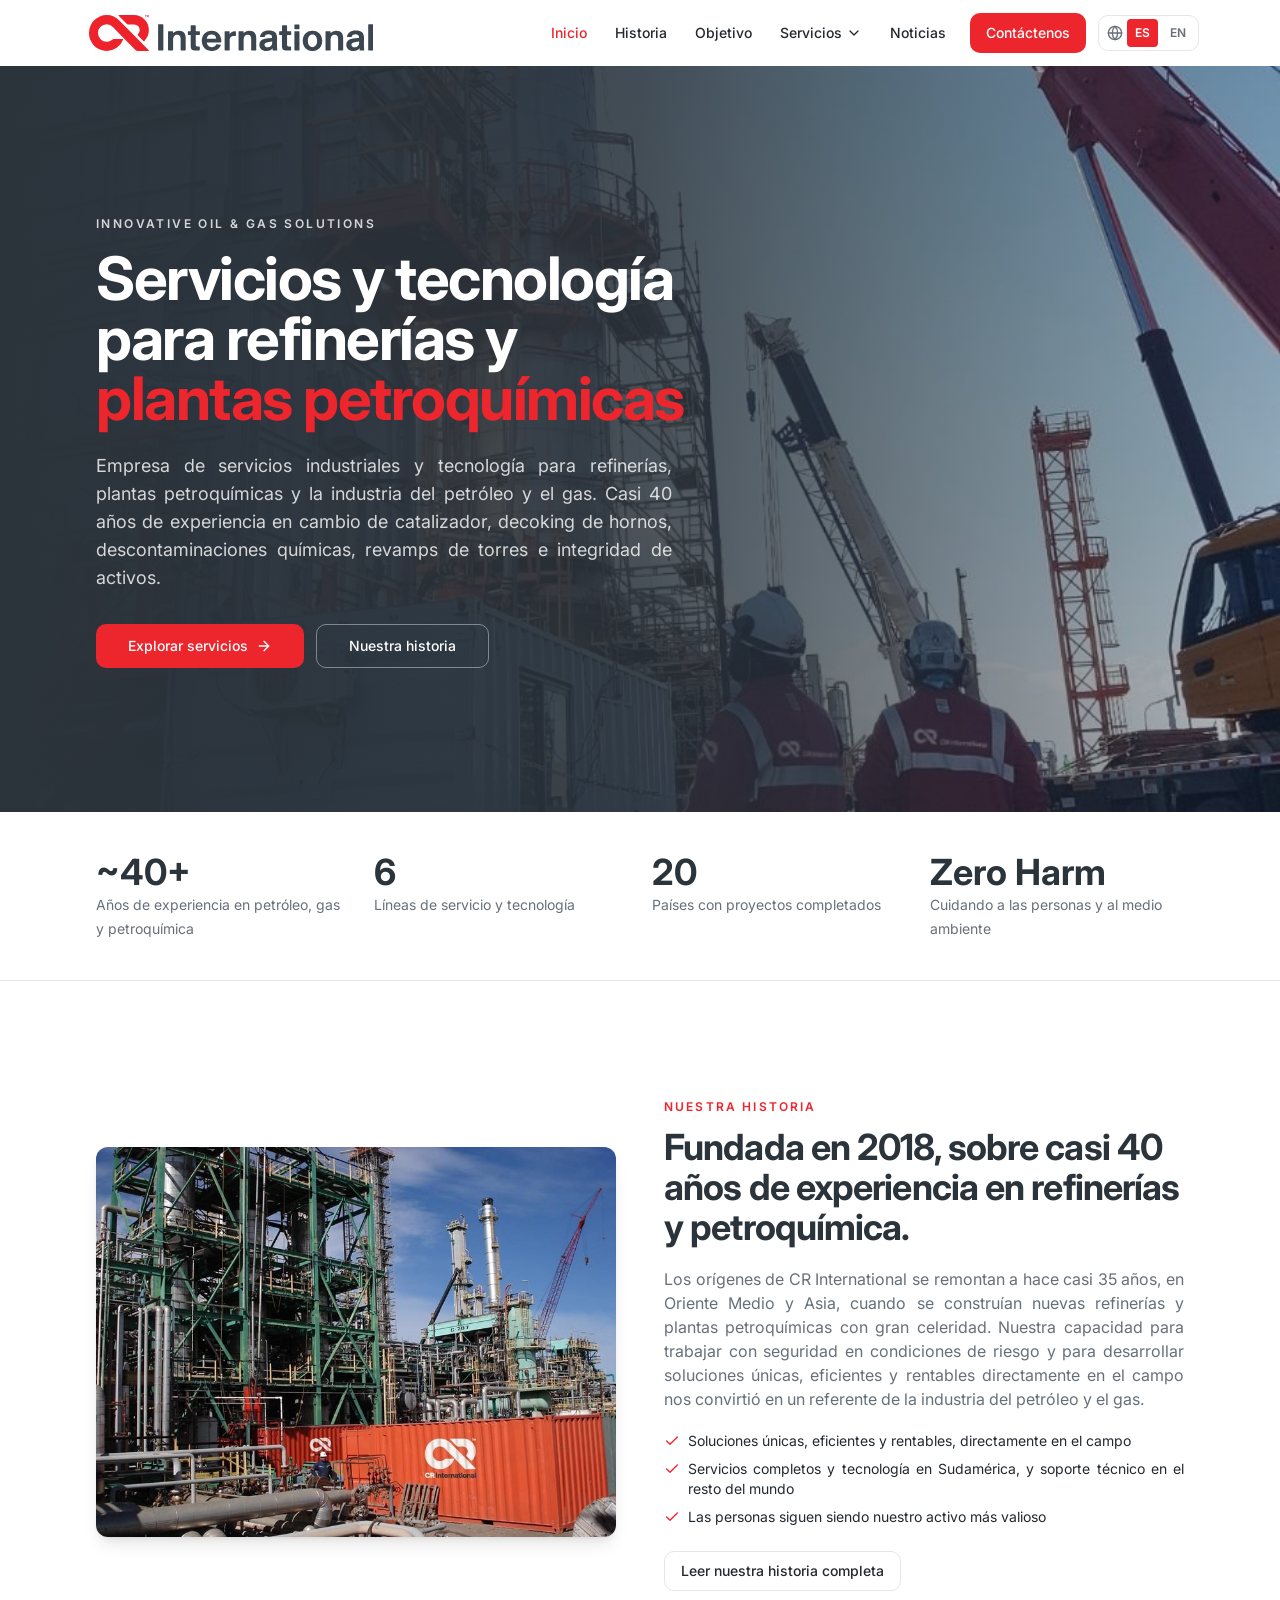
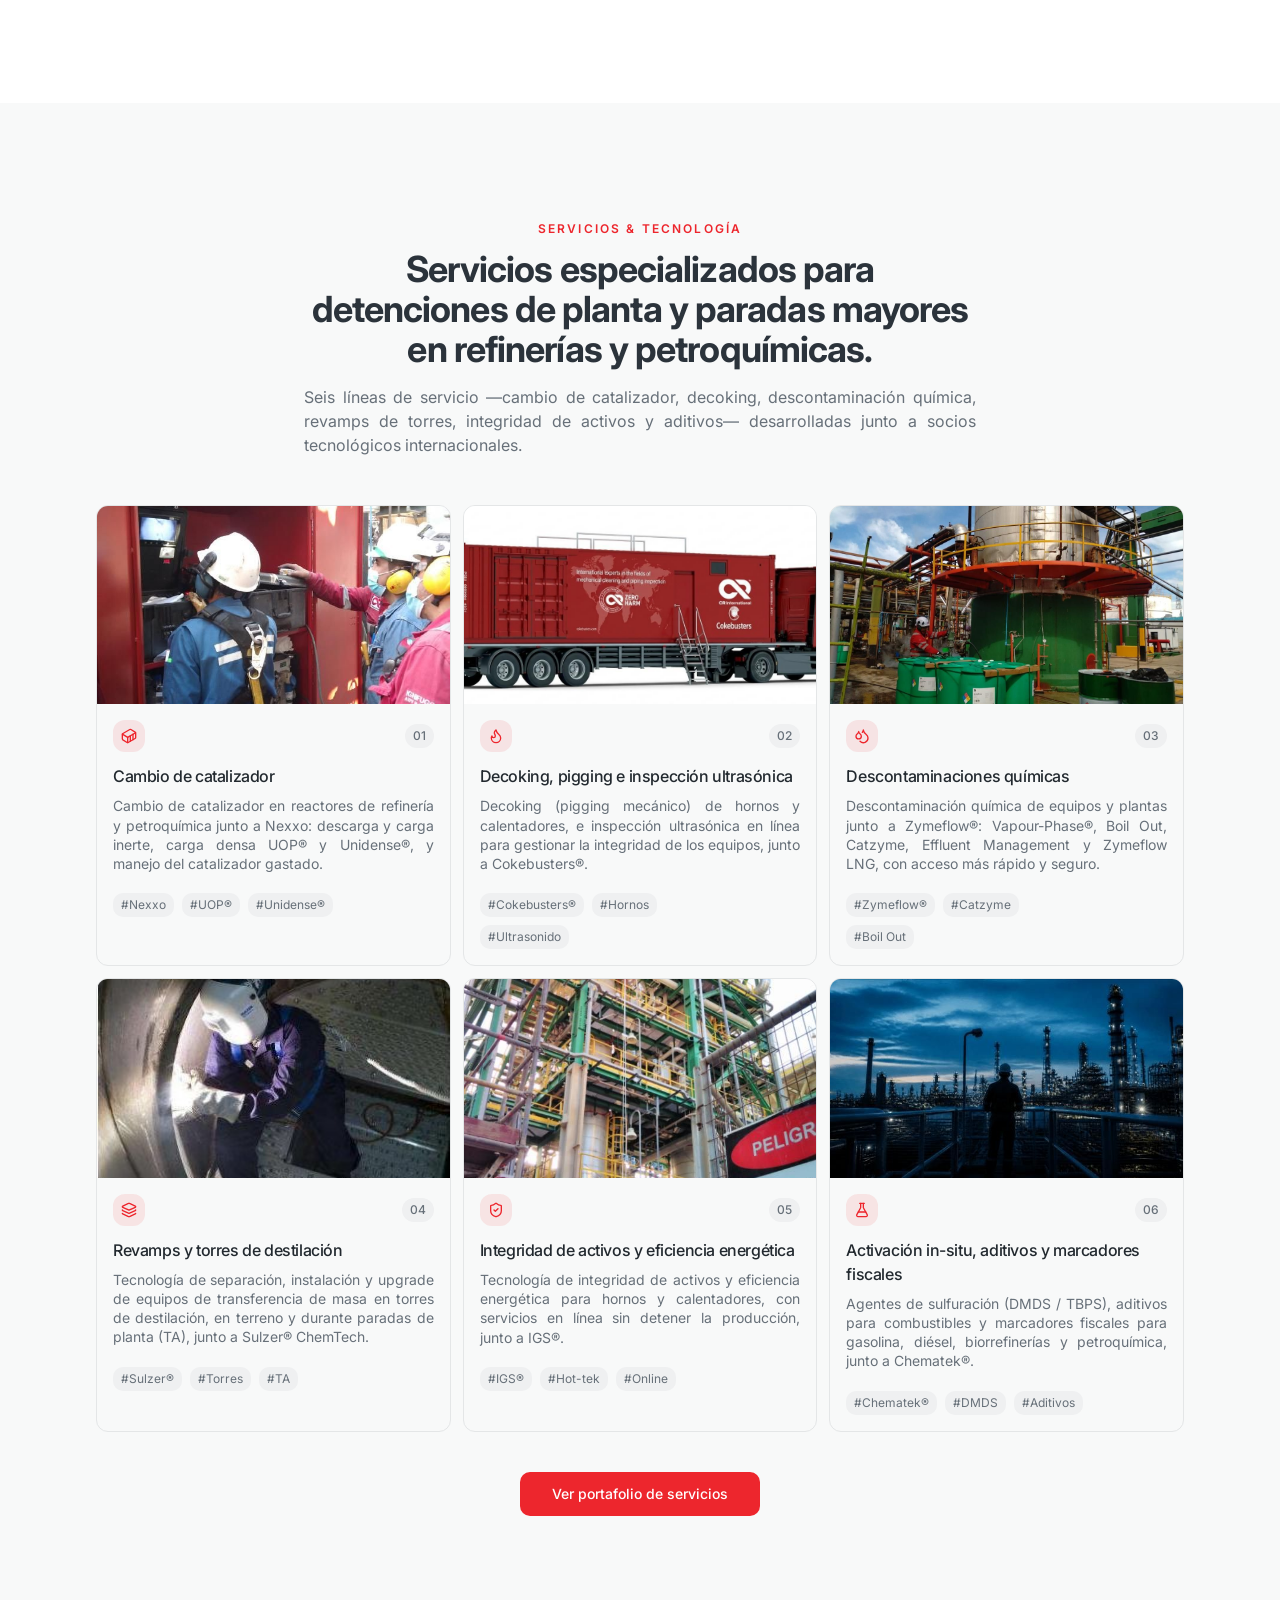
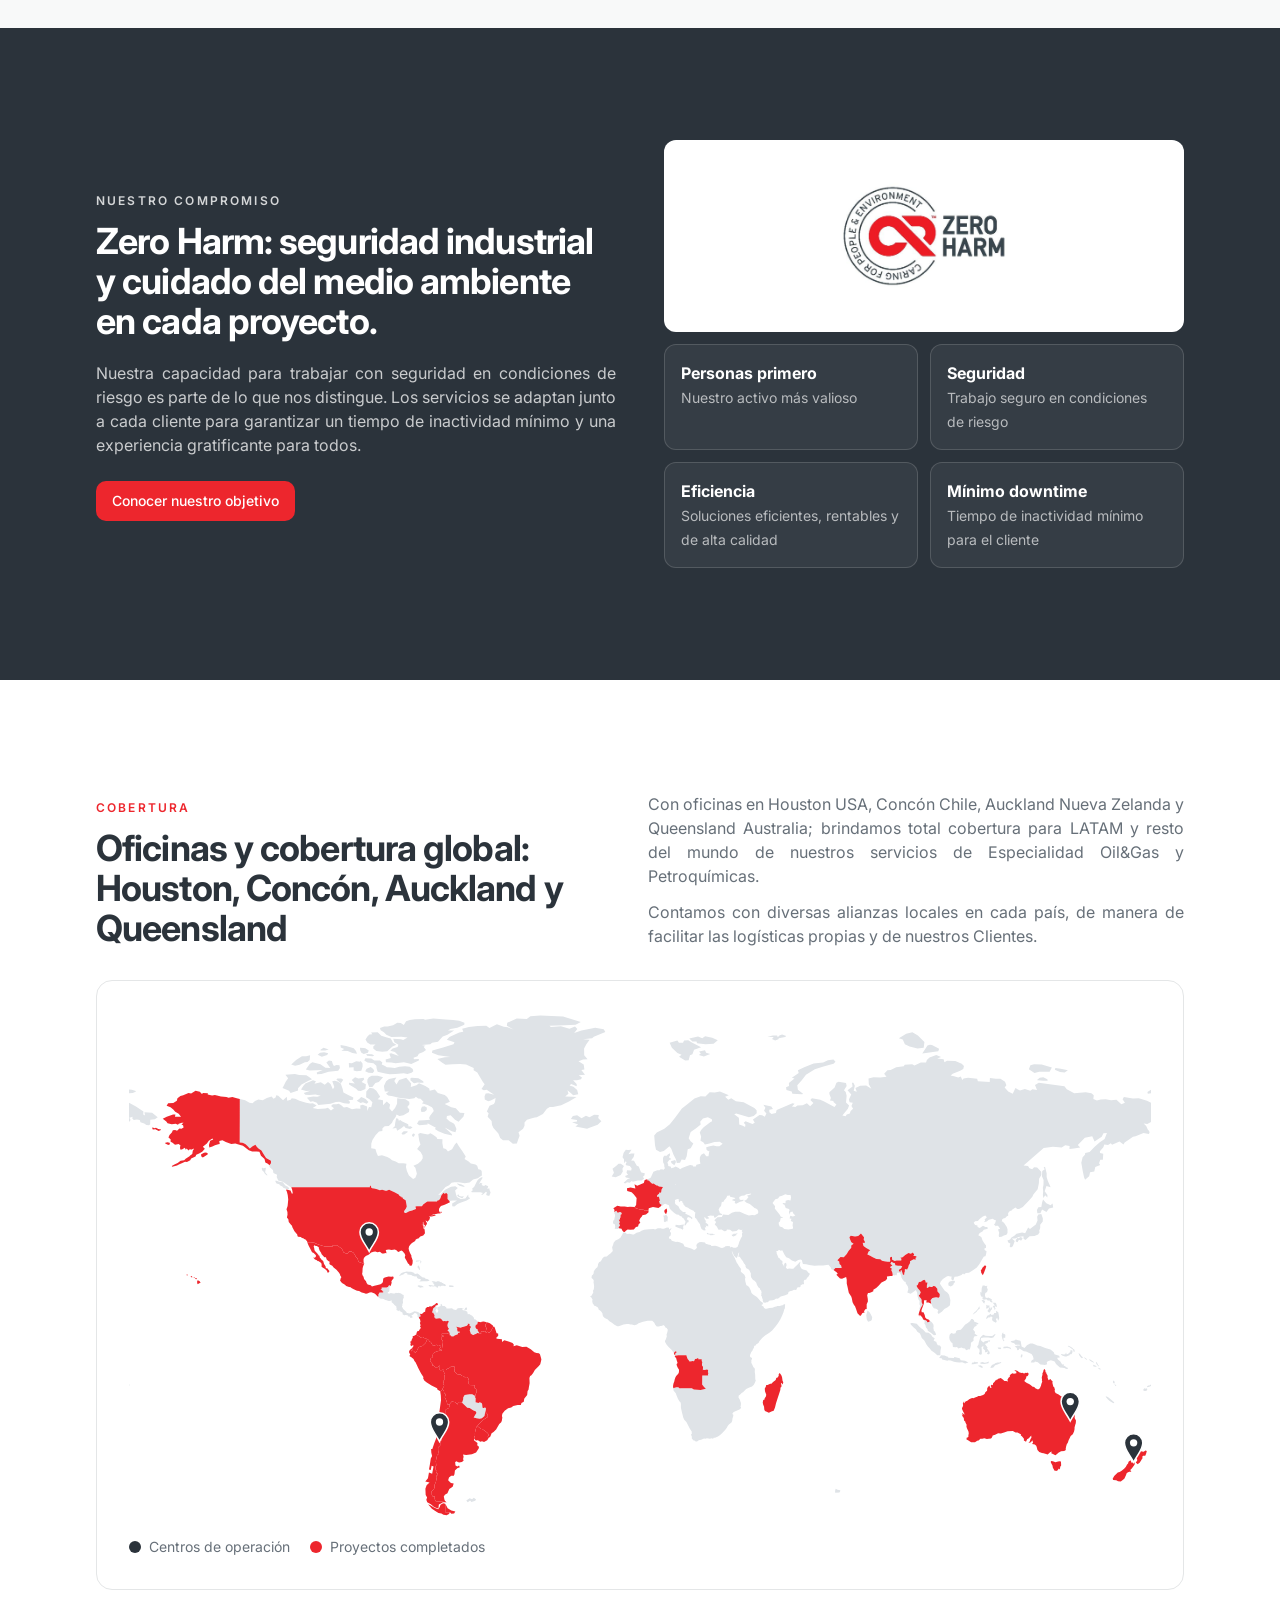
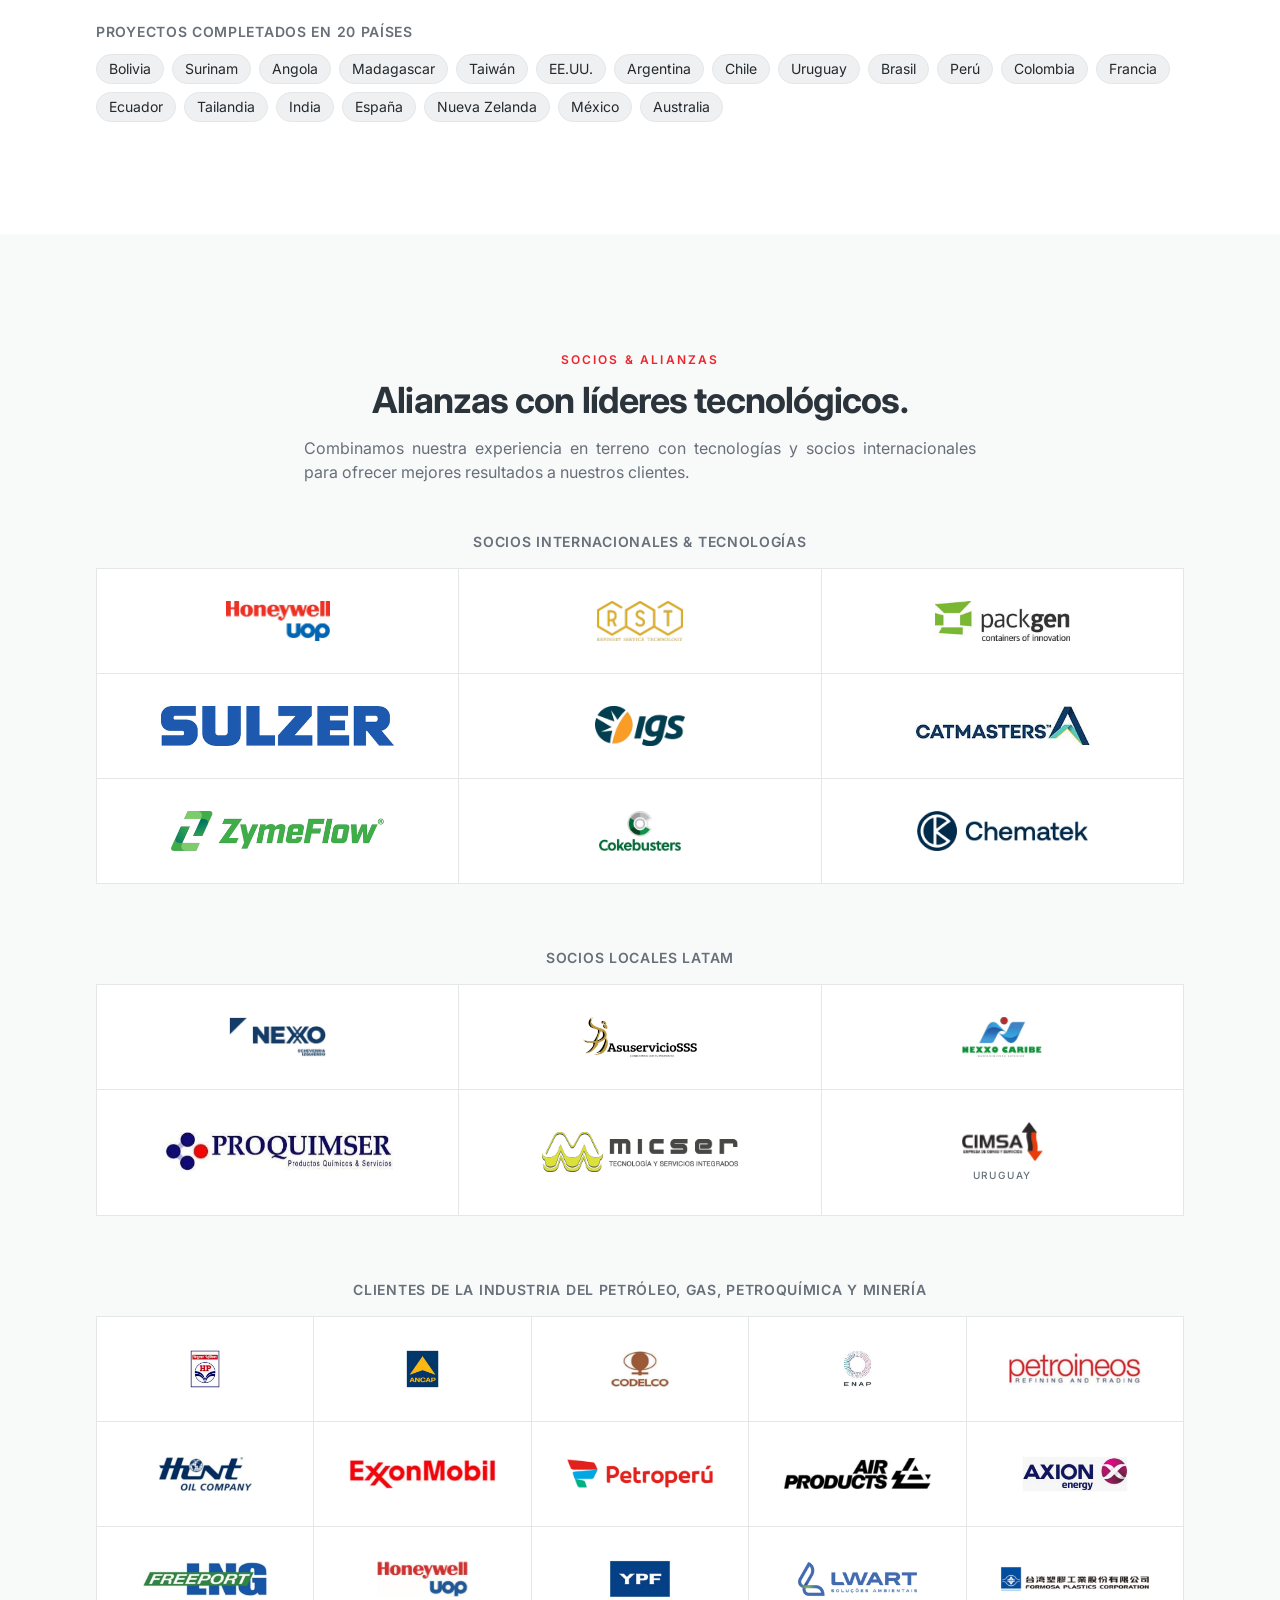
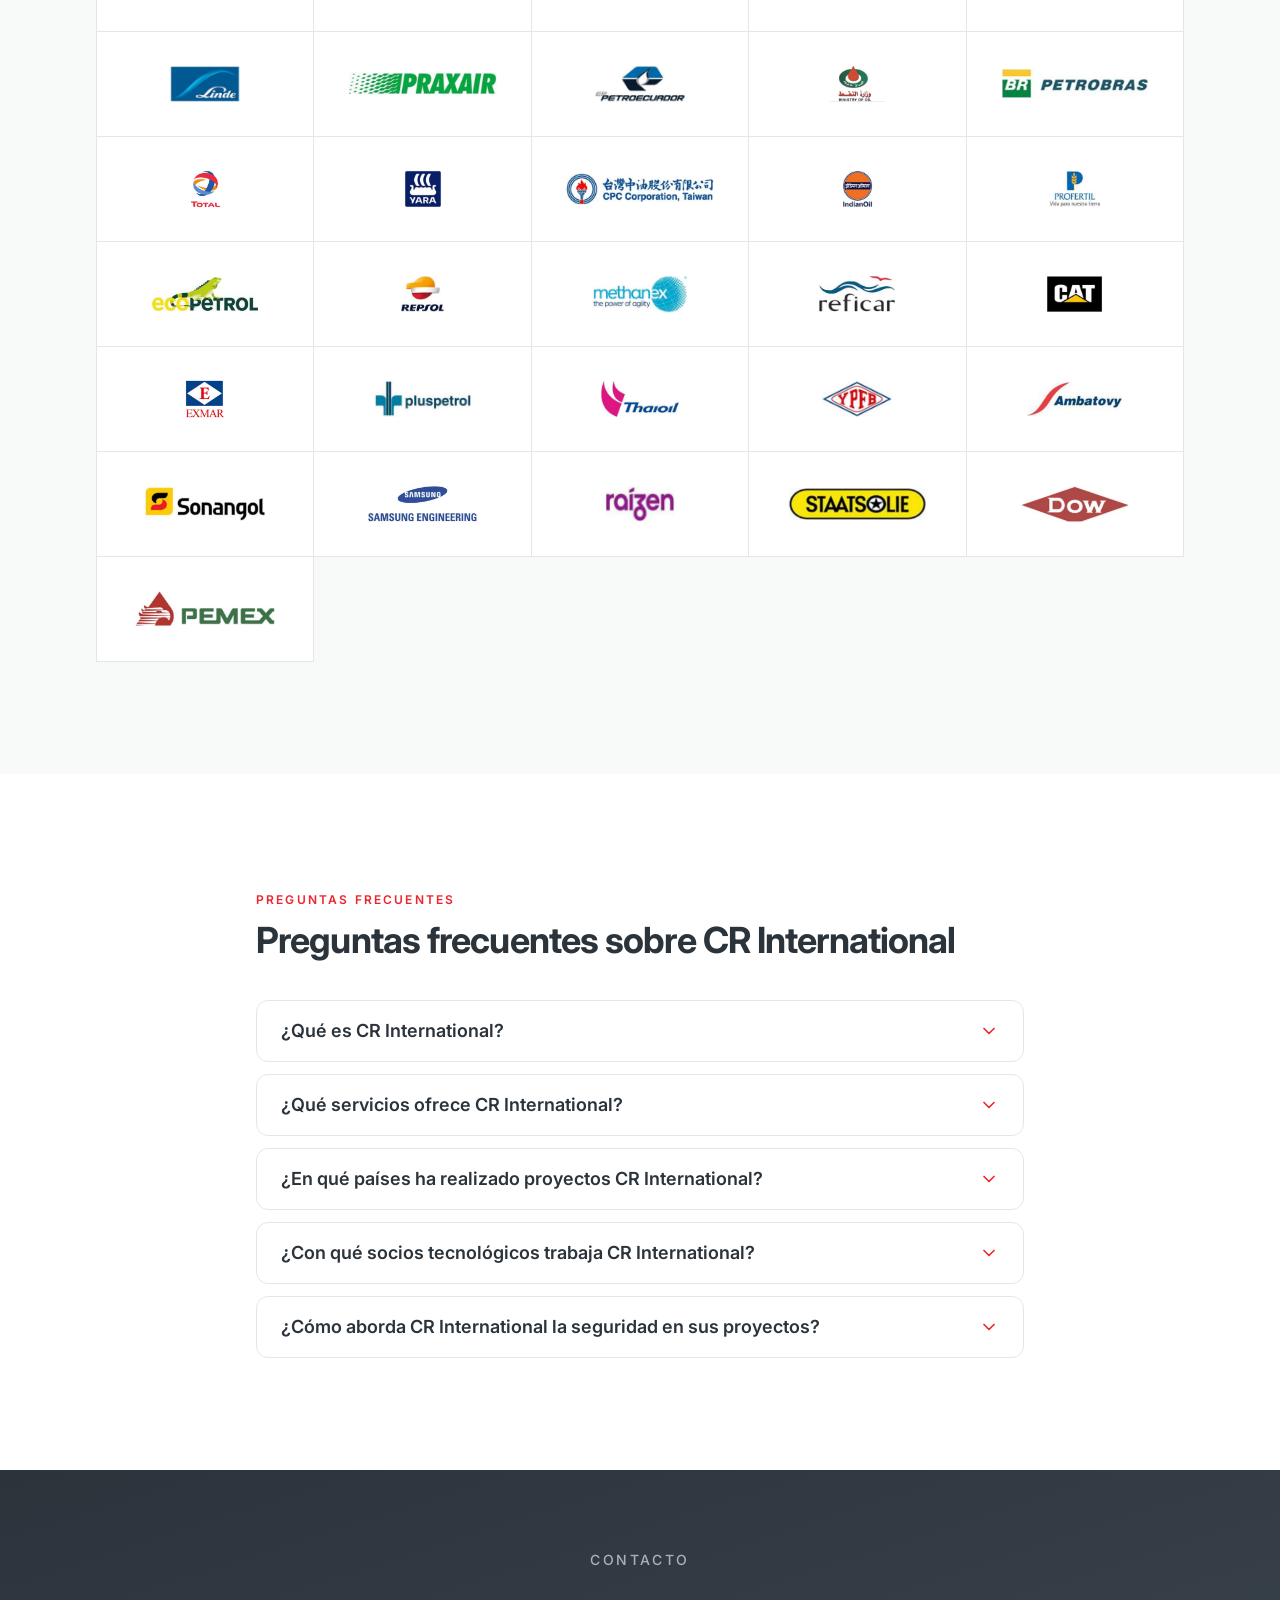
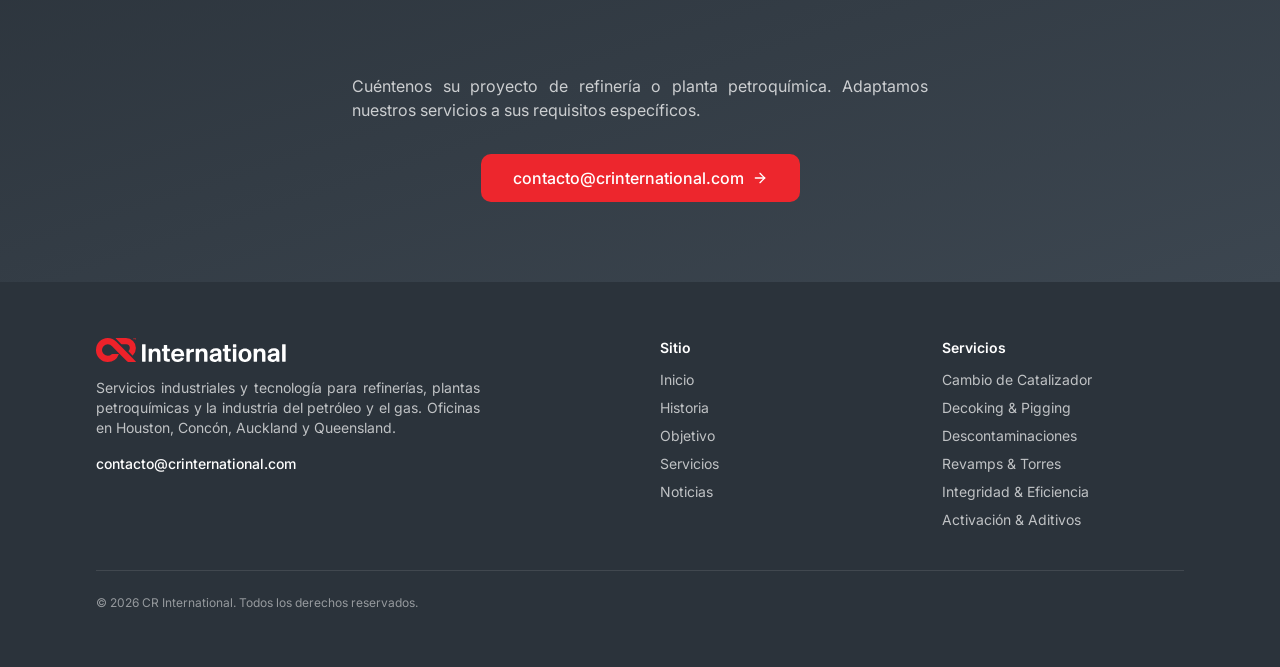
==== index.html @ 5534d648 "Rename index_9.html to index.html" ====
<!doctype html>
<html lang="es">
  <head>
    <meta charset="utf-8" />
    <meta name="viewport" content="width=device-width, initial-scale=1" />
    <title>CR International | Servicios para refinerías y petroquímica</title>
    <meta name="description" content="CR International: servicios industriales y tecnología para refinerías, plantas petroquímicas y la industria del petróleo y el gas. Cambio de catalizador, decoking de hornos, descontaminaciones químicas, revamps de torres, integridad de activos y aditivos." />
    <meta name="robots" content="index, follow" />
    <meta property="og:title" content="CR International | Servicios para refinerías y petroquímica" />
    <meta property="og:description" content="Servicios industriales y tecnología para refinerías, plantas petroquímicas y la industria del petróleo y el gas. Casi 40 años de experiencia." />
    <meta property="og:type" content="website" />
    <meta property="og:site_name" content="CR International" />
    <meta property="og:locale" content="es_CL" />
    <link rel="icon" href="./favicon.png" />
    <link rel="preconnect" href="https://fonts.googleapis.com" />
    <link href="https://fonts.googleapis.com/css2?family=Inter:wght@300;400;500;600;700;800&display=swap" rel="stylesheet" />
    <script type="application/ld+json">
    {
      "@context": "https://schema.org",
      "@type": "Organization",
      "name": "CR International",
      "alternateName": "CR International Oil & Gas",
      "slogan": "Innovative Oil & Gas Solutions",
      "description": "Empresa de servicios industriales y tecnología para la industria del petróleo, el gas y la petroquímica, fundada en 2018 con casi 40 años de experiencia en el sector.",
      "foundingDate": "2018-07",
      "email": "contacto@crinternational.com",
      "areaServed": ["Latin America", "Worldwide"],
      "location": [
        { "@type": "Place", "name": "Houston, USA" },
        { "@type": "Place", "name": "Concón, Chile" },
        { "@type": "Place", "name": "Auckland, New Zealand" },
        { "@type": "Place", "name": "Queensland, Australia" }
      ],
      "knowsAbout": ["Cambio de catalizador", "Decoking de hornos", "Pigging mecánico", "Inspección ultrasónica", "Descontaminaciones químicas", "Revamps de torres de destilación", "Integridad de activos", "Eficiencia energética", "Activación de catalizadores con DMDS", "Marcadores fiscales"]
    }
    </script>
    <style>*,:before,:after{--tw-border-spacing-x: 0;--tw-border-spacing-y: 0;--tw-translate-x: 0;--tw-translate-y: 0;--tw-rotate: 0;--tw-skew-x: 0;--tw-skew-y: 0;--tw-scale-x: 1;--tw-scale-y: 1;--tw-pan-x: ;--tw-pan-y: ;--tw-pinch-zoom: ;--tw-scroll-snap-strictness: proximity;--tw-gradient-from-position: ;--tw-gradient-via-position: ;--tw-gradient-to-position: ;--tw-ordinal: ;--tw-slashed-zero: ;--tw-numeric-figure: ;--tw-numeric-spacing: ;--tw-numeric-fraction: ;--tw-ring-inset: ;--tw-ring-offset-width: 0px;--tw-ring-offset-color: #fff;--tw-ring-color: rgb(59 130 246 / .5);--tw-ring-offset-shadow: 0 0 #0000;--tw-ring-shadow: 0 0 #0000;--tw-shadow: 0 0 #0000;--tw-shadow-colored: 0 0 #0000;--tw-blur: ;--tw-brightness: ;--tw-contrast: ;--tw-grayscale: ;--tw-hue-rotate: ;--tw-invert: ;--tw-saturate: ;--tw-sepia: ;--tw-drop-shadow: ;--tw-backdrop-blur: ;--tw-backdrop-brightness: ;--tw-backdrop-contrast: ;--tw-backdrop-grayscale: ;--tw-backdrop-hue-rotate: ;--tw-backdrop-invert: ;--tw-backdrop-opacity: ;--tw-backdrop-saturate: ;--tw-backdrop-sepia: ;--tw-contain-size: ;--tw-contain-layout: ;--tw-contain-paint: ;--tw-contain-style: }::backdrop{--tw-border-spacing-x: 0;--tw-border-spacing-y: 0;--tw-translate-x: 0;--tw-translate-y: 0;--tw-rotate: 0;--tw-skew-x: 0;--tw-skew-y: 0;--tw-scale-x: 1;--tw-scale-y: 1;--tw-pan-x: ;--tw-pan-y: ;--tw-pinch-zoom: ;--tw-scroll-snap-strictness: proximity;--tw-gradient-from-position: ;--tw-gradient-via-position: ;--tw-gradient-to-position: ;--tw-ordinal: ;--tw-slashed-zero: ;--tw-numeric-figure: ;--tw-numeric-spacing: ;--tw-numeric-fraction: ;--tw-ring-inset: ;--tw-ring-offset-width: 0px;--tw-ring-offset-color: #fff;--tw-ring-color: rgb(59 130 246 / .5);--tw-ring-offset-shadow: 0 0 #0000;--tw-ring-shadow: 0 0 #0000;--tw-shadow: 0 0 #0000;--tw-shadow-colored: 0 0 #0000;--tw-blur: ;--tw-brightness: ;--tw-contrast: ;--tw-grayscale: ;--tw-hue-rotate: ;--tw-invert: ;--tw-saturate: ;--tw-sepia: ;--tw-drop-shadow: ;--tw-backdrop-blur: ;--tw-backdrop-brightness: ;--tw-backdrop-contrast: ;--tw-backdrop-grayscale: ;--tw-backdrop-hue-rotate: ;--tw-backdrop-invert: ;--tw-backdrop-opacity: ;--tw-backdrop-saturate: ;--tw-backdrop-sepia: ;--tw-contain-size: ;--tw-contain-layout: ;--tw-contain-paint: ;--tw-contain-style: }*,:before,:after{box-sizing:border-box;border-width:0;border-style:solid;border-color:#e5e7eb}:before,:after{--tw-content: ""}html,:host{line-height:1.5;-webkit-text-size-adjust:100%;-moz-tab-size:4;-o-tab-size:4;tab-size:4;font-family:Inter,system-ui,sans-serif;font-feature-settings:normal;font-variation-settings:normal;-webkit-tap-highlight-color:transparent}body{margin:0;line-height:inherit}hr{height:0;color:inherit;border-top-width:1px}abbr:where([title]){-webkit-text-decoration:underline dotted;text-decoration:underline dotted}h1,h2,h3,h4,h5,h6{font-size:inherit;font-weight:inherit}a{color:inherit;text-decoration:inherit}b,strong{font-weight:bolder}code,kbd,samp,pre{font-family:ui-monospace,SFMono-Regular,Menlo,Monaco,Consolas,Liberation Mono,Courier New,monospace;font-feature-settings:normal;font-variation-settings:normal;font-size:1em}small{font-size:80%}sub,sup{font-size:75%;line-height:0;position:relative;vertical-align:baseline}sub{bottom:-.25em}sup{top:-.5em}table{text-indent:0;border-color:inherit;border-collapse:collapse}button,input,optgroup,select,textarea{font-family:inherit;font-feature-settings:inherit;font-variation-settings:inherit;font-size:100%;font-weight:inherit;line-height:inherit;letter-spacing:inherit;color:inherit;margin:0;padding:0}button,select{text-transform:none}button,input:where([type=button]),input:where([type=reset]),input:where([type=submit]){-webkit-appearance:button;background-color:transparent;background-image:none}:-moz-focusring{outline:auto}:-moz-ui-invalid{box-shadow:none}progress{vertical-align:baseline}::-webkit-inner-spin-button,::-webkit-outer-spin-button{height:auto}[type=search]{-webkit-appearance:textfield;outline-offset:-2px}::-webkit-search-decoration{-webkit-appearance:none}::-webkit-file-upload-button{-webkit-appearance:button;font:inherit}summary{display:list-item}blockquote,dl,dd,h1,h2,h3,h4,h5,h6,hr,figure,p,pre{margin:0}fieldset{margin:0;padding:0}legend{padding:0}ol,ul,menu{list-style:none;margin:0;padding:0}dialog{padding:0}textarea{resize:vertical}input::-moz-placeholder,textarea::-moz-placeholder{opacity:1;color:#9ca3af}input::placeholder,textarea::placeholder{opacity:1;color:#9ca3af}button,[role=button]{cursor:pointer}:disabled{cursor:default}img,svg,video,canvas,audio,iframe,embed,object{display:block;vertical-align:middle}img,video{max-width:100%;height:auto}[hidden]:where(:not([hidden=until-found])){display:none}:root{--background: 0 0% 100%;--foreground: 210 16% 16%;--primary: 358 85% 54%;--primary-foreground: 0 0% 100%;--secondary: 210 7% 94%;--secondary-foreground: 210 16% 20%;--muted: 210 7% 96%;--muted-foreground: 209 8% 44%;--accent: 210 7% 96%;--accent-foreground: 210 16% 16%;--destructive: 0 84% 60%;--destructive-foreground: 0 0% 98%;--border: 210 7% 90%;--input: 210 7% 90%;--ring: 358 85% 54%;--radius: .75rem}*{border-color:hsl(var(--border))}html{scroll-behavior:smooth}body{background-color:hsl(var(--background));font-family:Inter,system-ui,sans-serif;color:hsl(var(--foreground));-webkit-font-smoothing:antialiased;-moz-osx-font-smoothing:grayscale}p,li{text-align:justify;-webkit-hyphens:auto;hyphens:auto}html{-webkit-hyphens:auto}h1,h2,h3{letter-spacing:-.025em;--tw-text-opacity: 1;color:rgb(43 51 59 / var(--tw-text-opacity, 1))}.container{width:100%;margin-right:auto;margin-left:auto;padding-right:1.5rem;padding-left:1.5rem}@media (min-width: 1180px){.container{max-width:1180px}}.pointer-events-none{pointer-events:none}.invisible{visibility:hidden}.fixed{position:fixed}.absolute{position:absolute}.relative{position:relative}.sticky{position:sticky}.inset-0{top:0;right:0;bottom:0;left:0}.-left-\[41px\]{left:-41px}.bottom-0{bottom:0}.left-0{left:0}.right-0{right:0}.top-0{top:0}.top-1\.5{top:.375rem}.top-1\/2{top:50%}.top-16{top:4rem}.top-full{top:100%}.isolate{isolation:isolate}.-z-10{z-index:-10}.z-50{z-index:50}.col-span-2{grid-column:span 2 / span 2}.-mx-4{margin-left:-1rem;margin-right:-1rem}.mx-auto{margin-left:auto;margin-right:auto}.my-6{margin-top:1.5rem;margin-bottom:1.5rem}.-mt-4{margin-top:-1rem}.mb-1{margin-bottom:.25rem}.mb-10{margin-bottom:2.5rem}.mb-12{margin-bottom:3rem}.mb-16{margin-bottom:4rem}.mb-2{margin-bottom:.5rem}.mb-3{margin-bottom:.75rem}.mb-4{margin-bottom:1rem}.mb-6{margin-bottom:1.5rem}.mb-8{margin-bottom:2rem}.ml-2{margin-left:.5rem}.ml-3{margin-left:.75rem}.mt-0\.5{margin-top:.125rem}.mt-1{margin-top:.25rem}.mt-1\.5{margin-top:.375rem}.mt-10{margin-top:2.5rem}.mt-12{margin-top:3rem}.mt-16{margin-top:4rem}.mt-2{margin-top:.5rem}.mt-3{margin-top:.75rem}.mt-4{margin-top:1rem}.mt-5{margin-top:1.25rem}.mt-6{margin-top:1.5rem}.mt-8{margin-top:2rem}.mt-auto{margin-top:auto}.block{display:block}.inline-block{display:inline-block}.inline{display:inline}.flex{display:flex}.inline-flex{display:inline-flex}.grid{display:grid}.hidden{display:none}.aspect-\[16\/9\]{aspect-ratio:16/9}.aspect-\[4\/3\]{aspect-ratio:4/3}.size-3{width:.75rem;height:.75rem}.size-4{width:1rem;height:1rem}.size-5{width:1.25rem;height:1.25rem}.size-6{width:1.5rem;height:1.5rem}.h-10{height:2.5rem}.h-11{height:2.75rem}.h-12{height:3rem}.h-16{height:4rem}.h-36{height:9rem}.h-4{height:1rem}.h-40{height:10rem}.h-6{height:1.5rem}.h-7{height:1.75rem}.h-8{height:2rem}.h-9{height:2.25rem}.h-\[100\%\]{height:100%}.h-auto{height:auto}.h-full{height:100%}.min-h-\[240px\]{min-height:240px}.min-h-screen{min-height:100vh}.w-10{width:2.5rem}.w-12{width:3rem}.w-72{width:18rem}.w-8{width:2rem}.w-\[4px\]{width:4px}.w-auto{width:auto}.w-full{width:100%}.max-w-2xl{max-width:42rem}.max-w-3xl{max-width:48rem}.max-w-4xl{max-width:56rem}.max-w-6xl{max-width:72rem}.max-w-\[130px\]{max-width:130px}.max-w-full{max-width:100%}.max-w-sm{max-width:24rem}.max-w-xl{max-width:36rem}.flex-1{flex:1 1 0%}.shrink-0{flex-shrink:0}.-translate-y-0\.5{--tw-translate-y: -.125rem;transform:translate(var(--tw-translate-x),var(--tw-translate-y)) rotate(var(--tw-rotate)) skew(var(--tw-skew-x)) skewY(var(--tw-skew-y)) scaleX(var(--tw-scale-x)) scaleY(var(--tw-scale-y))}.-translate-y-1\/2{--tw-translate-y: -50%;transform:translate(var(--tw-translate-x),var(--tw-translate-y)) rotate(var(--tw-rotate)) skew(var(--tw-skew-x)) skewY(var(--tw-skew-y)) scaleX(var(--tw-scale-x)) scaleY(var(--tw-scale-y))}.-rotate-45{--tw-rotate: -45deg;transform:translate(var(--tw-translate-x),var(--tw-translate-y)) rotate(var(--tw-rotate)) skew(var(--tw-skew-x)) skewY(var(--tw-skew-y)) scaleX(var(--tw-scale-x)) scaleY(var(--tw-scale-y))}.rotate-90{--tw-rotate: 90deg;transform:translate(var(--tw-translate-x),var(--tw-translate-y)) rotate(var(--tw-rotate)) skew(var(--tw-skew-x)) skewY(var(--tw-skew-y)) scaleX(var(--tw-scale-x)) scaleY(var(--tw-scale-y))}.transform{transform:translate(var(--tw-translate-x),var(--tw-translate-y)) rotate(var(--tw-rotate)) skew(var(--tw-skew-x)) skewY(var(--tw-skew-y)) scaleX(var(--tw-scale-x)) scaleY(var(--tw-scale-y))}.cursor-pointer{cursor:pointer}.select-none{-webkit-user-select:none;-moz-user-select:none;user-select:none}.list-none{list-style-type:none}.grid-cols-1{grid-template-columns:repeat(1,minmax(0,1fr))}.grid-cols-2{grid-template-columns:repeat(2,minmax(0,1fr))}.flex-col{flex-direction:column}.flex-wrap{flex-wrap:wrap}.items-start{align-items:flex-start}.items-center{align-items:center}.items-stretch{align-items:stretch}.justify-end{justify-content:flex-end}.justify-center{justify-content:center}.justify-between{justify-content:space-between}.gap-1{gap:.25rem}.gap-1\.5{gap:.375rem}.gap-10{gap:2.5rem}.gap-12{gap:3rem}.gap-2{gap:.5rem}.gap-3{gap:.75rem}.gap-4{gap:1rem}.gap-5{gap:1.25rem}.gap-6{gap:1.5rem}.gap-y-1{row-gap:.25rem}.gap-y-2{row-gap:.5rem}.space-x-1>:not([hidden])~:not([hidden]){--tw-space-x-reverse: 0;margin-right:calc(.25rem * var(--tw-space-x-reverse));margin-left:calc(.25rem * calc(1 - var(--tw-space-x-reverse)))}.space-y-1>:not([hidden])~:not([hidden]){--tw-space-y-reverse: 0;margin-top:calc(.25rem * calc(1 - var(--tw-space-y-reverse)));margin-bottom:calc(.25rem * var(--tw-space-y-reverse))}.space-y-2>:not([hidden])~:not([hidden]){--tw-space-y-reverse: 0;margin-top:calc(.5rem * calc(1 - var(--tw-space-y-reverse)));margin-bottom:calc(.5rem * var(--tw-space-y-reverse))}.space-y-2\.5>:not([hidden])~:not([hidden]){--tw-space-y-reverse: 0;margin-top:calc(.625rem * calc(1 - var(--tw-space-y-reverse)));margin-bottom:calc(.625rem * var(--tw-space-y-reverse))}.space-y-3>:not([hidden])~:not([hidden]){--tw-space-y-reverse: 0;margin-top:calc(.75rem * calc(1 - var(--tw-space-y-reverse)));margin-bottom:calc(.75rem * var(--tw-space-y-reverse))}.space-y-4>:not([hidden])~:not([hidden]){--tw-space-y-reverse: 0;margin-top:calc(1rem * calc(1 - var(--tw-space-y-reverse)));margin-bottom:calc(1rem * var(--tw-space-y-reverse))}.space-y-5>:not([hidden])~:not([hidden]){--tw-space-y-reverse: 0;margin-top:calc(1.25rem * calc(1 - var(--tw-space-y-reverse)));margin-bottom:calc(1.25rem * var(--tw-space-y-reverse))}.overflow-hidden{overflow:hidden}.overflow-y-auto{overflow-y:auto}.whitespace-nowrap{white-space:nowrap}.rounded{border-radius:.25rem}.rounded-2xl{border-radius:1rem}.rounded-full{border-radius:9999px}.rounded-lg{border-radius:var(--radius)}.rounded-md{border-radius:calc(var(--radius) - 2px)}.rounded-sm{border-radius:calc(var(--radius) - 4px)}.rounded-xl{border-radius:.75rem}.border{border-width:1px}.border-4{border-width:4px}.border-y{border-top-width:1px;border-bottom-width:1px}.border-b{border-bottom-width:1px}.border-l{border-left-width:1px}.border-l-2{border-left-width:2px}.border-l-4{border-left-width:4px}.border-r{border-right-width:1px}.border-t{border-top-width:1px}.border-background{border-color:hsl(var(--background))}.border-border{border-color:hsl(var(--border))}.border-input{border-color:hsl(var(--input))}.border-primary{border-color:hsl(var(--primary))}.border-transparent{border-color:transparent}.border-white\/10{border-color:#ffffff1a}.border-white\/15{border-color:#ffffff26}.border-white\/40{border-color:#fff6}.bg-background{background-color:hsl(var(--background))}.bg-background\/90{background-color:hsl(var(--background) / .9)}.bg-background\/95{background-color:hsl(var(--background) / .95)}.bg-destructive{background-color:hsl(var(--destructive))}.bg-muted{background-color:hsl(var(--muted))}.bg-muted\/50{background-color:hsl(var(--muted) / .5)}.bg-muted\/60{background-color:hsl(var(--muted) / .6)}.bg-navy{--tw-bg-opacity: 1;background-color:rgb(43 51 59 / var(--tw-bg-opacity, 1))}.bg-navy-2{--tw-bg-opacity: 1;background-color:rgb(60 70 80 / var(--tw-bg-opacity, 1))}.bg-primary{background-color:hsl(var(--primary))}.bg-primary\/10{background-color:hsl(var(--primary) / .1)}.bg-secondary{background-color:hsl(var(--secondary))}.bg-transparent{background-color:transparent}.bg-white{--tw-bg-opacity: 1;background-color:rgb(255 255 255 / var(--tw-bg-opacity, 1))}.bg-white\/5{background-color:#ffffff0d}.bg-\[radial-gradient\(circle_at_1px_1px\,rgba\(0\,0\,0\,0\.05\)_1px\,transparent_0\)\]{background-image:radial-gradient(circle at 1px 1px,rgba(0,0,0,.05) 1px,transparent 0)}.bg-gradient-to-br{background-image:linear-gradient(to bottom right,var(--tw-gradient-stops))}.bg-gradient-to-r{background-image:linear-gradient(to right,var(--tw-gradient-stops))}.from-navy{--tw-gradient-from: #2b333b var(--tw-gradient-from-position);--tw-gradient-to: rgb(43 51 59 / 0) var(--tw-gradient-to-position);--tw-gradient-stops: var(--tw-gradient-from), var(--tw-gradient-to)}.from-transparent{--tw-gradient-from: transparent var(--tw-gradient-from-position);--tw-gradient-to: rgb(0 0 0 / 0) var(--tw-gradient-to-position);--tw-gradient-stops: var(--tw-gradient-from), var(--tw-gradient-to)}.via-border\/50{--tw-gradient-to: hsl(var(--border) / 0) var(--tw-gradient-to-position);--tw-gradient-stops: var(--tw-gradient-from), hsl(var(--border) / .5) var(--tw-gradient-via-position), var(--tw-gradient-to)}.via-navy\/85{--tw-gradient-to: rgb(43 51 59 / 0) var(--tw-gradient-to-position);--tw-gradient-stops: var(--tw-gradient-from), rgb(43 51 59 / .85) var(--tw-gradient-via-position), var(--tw-gradient-to)}.to-navy-2{--tw-gradient-to: #3c4650 var(--tw-gradient-to-position)}.to-navy\/30{--tw-gradient-to: rgb(43 51 59 / .3) var(--tw-gradient-to-position)}.to-transparent{--tw-gradient-to: transparent var(--tw-gradient-to-position)}.bg-\[length\:4px_4px\]{background-size:4px 4px}.fill-\[\#dfe3e7\]{fill:#dfe3e7}.fill-primary{fill:hsl(var(--primary))}.object-contain{-o-object-fit:contain;object-fit:contain}.object-cover{-o-object-fit:cover;object-fit:cover}.p-2{padding:.5rem}.p-4{padding:1rem}.p-5{padding:1.25rem}.p-6{padding:1.5rem}.p-8{padding:2rem}.p-px{padding:1px}.px-2{padding-left:.5rem;padding-right:.5rem}.px-3{padding-left:.75rem;padding-right:.75rem}.px-4{padding-left:1rem;padding-right:1rem}.px-5{padding-left:1.25rem;padding-right:1.25rem}.px-6{padding-left:1.5rem;padding-right:1.5rem}.px-8{padding-left:2rem;padding-right:2rem}.py-1{padding-top:.25rem;padding-bottom:.25rem}.py-10{padding-top:2.5rem;padding-bottom:2.5rem}.py-14{padding-top:3.5rem;padding-bottom:3.5rem}.py-16{padding-top:4rem;padding-bottom:4rem}.py-2{padding-top:.5rem;padding-bottom:.5rem}.py-20{padding-top:5rem;padding-bottom:5rem}.py-24{padding-top:6rem;padding-bottom:6rem}.py-4{padding-top:1rem;padding-bottom:1rem}.py-6{padding-top:1.5rem;padding-bottom:1.5rem}.pb-1{padding-bottom:.25rem}.pb-2{padding-bottom:.5rem}.pl-2{padding-left:.5rem}.pl-3{padding-left:.75rem}.pl-8{padding-left:2rem}.pr-1{padding-right:.25rem}.pt-1{padding-top:.25rem}.pt-2{padding-top:.5rem}.pt-3{padding-top:.75rem}.pt-6{padding-top:1.5rem}.text-center{text-align:center}.text-right{text-align:right}.align-middle{vertical-align:middle}.text-2xl{font-size:1.5rem;line-height:2rem}.text-3xl{font-size:1.875rem;line-height:2.25rem}.text-4xl{font-size:2.25rem;line-height:2.5rem}.text-\[10px\]{font-size:10px}.text-base{font-size:1rem;line-height:1.5rem}.text-lg{font-size:1.125rem;line-height:1.75rem}.text-sm{font-size:.875rem;line-height:1.25rem}.text-xl{font-size:1.25rem;line-height:1.75rem}.text-xs{font-size:.75rem;line-height:1rem}.font-bold{font-weight:700}.font-medium{font-weight:500}.font-normal{font-weight:400}.font-semibold{font-weight:600}.uppercase{text-transform:uppercase}.leading-\[1\.05\]{line-height:1.05}.leading-relaxed{line-height:1.625}.leading-snug{line-height:1.375}.leading-tight{line-height:1.25}.tracking-\[0\.18em\]{letter-spacing:.18em}.tracking-\[0\.2em\]{letter-spacing:.2em}.tracking-tight{letter-spacing:-.025em}.tracking-wider{letter-spacing:.05em}.text-destructive-foreground{color:hsl(var(--destructive-foreground))}.text-foreground{color:hsl(var(--foreground))}.text-foreground\/80{color:hsl(var(--foreground) / .8)}.text-muted-foreground{color:hsl(var(--muted-foreground))}.text-navy{--tw-text-opacity: 1;color:rgb(43 51 59 / var(--tw-text-opacity, 1))}.text-primary{color:hsl(var(--primary))}.text-primary-foreground{color:hsl(var(--primary-foreground))}.text-secondary-foreground{color:hsl(var(--secondary-foreground))}.text-white{--tw-text-opacity: 1;color:rgb(255 255 255 / var(--tw-text-opacity, 1))}.text-white\/50{color:#ffffff80}.text-white\/60{color:#fff9}.text-white\/65{color:#ffffffa6}.text-white\/70{color:#ffffffb3}.text-white\/75{color:#ffffffbf}.text-white\/80{color:#fffc}.text-white\/90{color:#ffffffe6}.underline-offset-4{text-underline-offset:4px}.opacity-0{opacity:0}.opacity-100{opacity:1}.shadow-\[0_2px_12px_rgba\(0\,0\,0\,0\.08\)\]{--tw-shadow: 0 2px 12px rgba(0,0,0,.08);--tw-shadow-colored: 0 2px 12px var(--tw-shadow-color);box-shadow:var(--tw-ring-offset-shadow, 0 0 #0000),var(--tw-ring-shadow, 0 0 #0000),var(--tw-shadow)}.shadow-lg{--tw-shadow: 0 10px 15px -3px rgb(0 0 0 / .1), 0 4px 6px -4px rgb(0 0 0 / .1);--tw-shadow-colored: 0 10px 15px -3px var(--tw-shadow-color), 0 4px 6px -4px var(--tw-shadow-color);box-shadow:var(--tw-ring-offset-shadow, 0 0 #0000),var(--tw-ring-shadow, 0 0 #0000),var(--tw-shadow)}.shadow-xl{--tw-shadow: 0 20px 25px -5px rgb(0 0 0 / .1), 0 8px 10px -6px rgb(0 0 0 / .1);--tw-shadow-colored: 0 20px 25px -5px var(--tw-shadow-color), 0 8px 10px -6px var(--tw-shadow-color);box-shadow:var(--tw-ring-offset-shadow, 0 0 #0000),var(--tw-ring-shadow, 0 0 #0000),var(--tw-shadow)}.outline{outline-style:solid}.ring-offset-background{--tw-ring-offset-color: hsl(var(--background))}.filter{filter:var(--tw-blur) var(--tw-brightness) var(--tw-contrast) var(--tw-grayscale) var(--tw-hue-rotate) var(--tw-invert) var(--tw-saturate) var(--tw-sepia) var(--tw-drop-shadow)}.backdrop-blur-lg{--tw-backdrop-blur: blur(16px);-webkit-backdrop-filter:var(--tw-backdrop-blur) var(--tw-backdrop-brightness) var(--tw-backdrop-contrast) var(--tw-backdrop-grayscale) var(--tw-backdrop-hue-rotate) var(--tw-backdrop-invert) var(--tw-backdrop-opacity) var(--tw-backdrop-saturate) var(--tw-backdrop-sepia);backdrop-filter:var(--tw-backdrop-blur) var(--tw-backdrop-brightness) var(--tw-backdrop-contrast) var(--tw-backdrop-grayscale) var(--tw-backdrop-hue-rotate) var(--tw-backdrop-invert) var(--tw-backdrop-opacity) var(--tw-backdrop-saturate) var(--tw-backdrop-sepia)}.backdrop-blur-sm{--tw-backdrop-blur: blur(4px);-webkit-backdrop-filter:var(--tw-backdrop-blur) var(--tw-backdrop-brightness) var(--tw-backdrop-contrast) var(--tw-backdrop-grayscale) var(--tw-backdrop-hue-rotate) var(--tw-backdrop-invert) var(--tw-backdrop-opacity) var(--tw-backdrop-saturate) var(--tw-backdrop-sepia);backdrop-filter:var(--tw-backdrop-blur) var(--tw-backdrop-brightness) var(--tw-backdrop-contrast) var(--tw-backdrop-grayscale) var(--tw-backdrop-hue-rotate) var(--tw-backdrop-invert) var(--tw-backdrop-opacity) var(--tw-backdrop-saturate) var(--tw-backdrop-sepia)}.backdrop-filter{-webkit-backdrop-filter:var(--tw-backdrop-blur) var(--tw-backdrop-brightness) var(--tw-backdrop-contrast) var(--tw-backdrop-grayscale) var(--tw-backdrop-hue-rotate) var(--tw-backdrop-invert) var(--tw-backdrop-opacity) var(--tw-backdrop-saturate) var(--tw-backdrop-sepia);backdrop-filter:var(--tw-backdrop-blur) var(--tw-backdrop-brightness) var(--tw-backdrop-contrast) var(--tw-backdrop-grayscale) var(--tw-backdrop-hue-rotate) var(--tw-backdrop-invert) var(--tw-backdrop-opacity) var(--tw-backdrop-saturate) var(--tw-backdrop-sepia)}.transition{transition-property:color,background-color,border-color,text-decoration-color,fill,stroke,opacity,box-shadow,transform,filter,backdrop-filter;transition-timing-function:cubic-bezier(.4,0,.2,1);transition-duration:.15s}.transition-all{transition-property:all;transition-timing-function:cubic-bezier(.4,0,.2,1);transition-duration:.15s}.transition-colors{transition-property:color,background-color,border-color,text-decoration-color,fill,stroke;transition-timing-function:cubic-bezier(.4,0,.2,1);transition-duration:.15s}.transition-opacity{transition-property:opacity;transition-timing-function:cubic-bezier(.4,0,.2,1);transition-duration:.15s}.transition-shadow{transition-property:box-shadow;transition-timing-function:cubic-bezier(.4,0,.2,1);transition-duration:.15s}.transition-transform{transition-property:transform;transition-timing-function:cubic-bezier(.4,0,.2,1);transition-duration:.15s}.duration-150{transition-duration:.15s}.duration-200{transition-duration:.2s}.duration-300{transition-duration:.3s}.duration-500{transition-duration:.5s}.ease-in-out{transition-timing-function:cubic-bezier(.4,0,.2,1)}.ease-out{transition-timing-function:cubic-bezier(0,0,.2,1)}@keyframes enter{0%{opacity:var(--tw-enter-opacity, 1);transform:translate3d(var(--tw-enter-translate-x, 0),var(--tw-enter-translate-y, 0),0) scale3d(var(--tw-enter-scale, 1),var(--tw-enter-scale, 1),var(--tw-enter-scale, 1)) rotate(var(--tw-enter-rotate, 0))}}@keyframes exit{to{opacity:var(--tw-exit-opacity, 1);transform:translate3d(var(--tw-exit-translate-x, 0),var(--tw-exit-translate-y, 0),0) scale3d(var(--tw-exit-scale, 1),var(--tw-exit-scale, 1),var(--tw-exit-scale, 1)) rotate(var(--tw-exit-rotate, 0))}}.duration-150{animation-duration:.15s}.duration-200{animation-duration:.2s}.duration-300{animation-duration:.3s}.duration-500{animation-duration:.5s}.ease-in-out{animation-timing-function:cubic-bezier(.4,0,.2,1)}.ease-out{animation-timing-function:cubic-bezier(0,0,.2,1)}.\[stroke-dasharray\:12_63\]{stroke-dasharray:12 63}.\[stroke-dasharray\:20_300\]{stroke-dasharray:20 300}.\[stroke-dashoffset\:-32\.42px\]{stroke-dashoffset:-32.42px}.open\:shadow-sm[open]{--tw-shadow: 0 1px 2px 0 rgb(0 0 0 / .05);--tw-shadow-colored: 0 1px 2px 0 var(--tw-shadow-color);box-shadow:var(--tw-ring-offset-shadow, 0 0 #0000),var(--tw-ring-shadow, 0 0 #0000),var(--tw-shadow)}.hover\:-translate-y-0\.5:hover{--tw-translate-y: -.125rem;transform:translate(var(--tw-translate-x),var(--tw-translate-y)) rotate(var(--tw-rotate)) skew(var(--tw-skew-x)) skewY(var(--tw-skew-y)) scaleX(var(--tw-scale-x)) scaleY(var(--tw-scale-y))}.hover\:bg-accent:hover{background-color:hsl(var(--accent))}.hover\:bg-destructive\/90:hover{background-color:hsl(var(--destructive) / .9)}.hover\:bg-primary\/90:hover{background-color:hsl(var(--primary) / .9)}.hover\:bg-secondary\/80:hover{background-color:hsl(var(--secondary) / .8)}.hover\:bg-white\/10:hover{background-color:#ffffff1a}.hover\:text-accent-foreground:hover{color:hsl(var(--accent-foreground))}.hover\:text-foreground:hover{color:hsl(var(--foreground))}.hover\:text-primary:hover{color:hsl(var(--primary))}.hover\:text-white:hover{--tw-text-opacity: 1;color:rgb(255 255 255 / var(--tw-text-opacity, 1))}.hover\:underline:hover{text-decoration-line:underline}.hover\:shadow-\[0_2px_12px_rgba\(0\,0\,0\,0\.08\)\]:hover{--tw-shadow: 0 2px 12px rgba(0,0,0,.08);--tw-shadow-colored: 0 2px 12px var(--tw-shadow-color);box-shadow:var(--tw-ring-offset-shadow, 0 0 #0000),var(--tw-ring-shadow, 0 0 #0000),var(--tw-shadow)}.hover\:shadow-lg:hover{--tw-shadow: 0 10px 15px -3px rgb(0 0 0 / .1), 0 4px 6px -4px rgb(0 0 0 / .1);--tw-shadow-colored: 0 10px 15px -3px var(--tw-shadow-color), 0 4px 6px -4px var(--tw-shadow-color);box-shadow:var(--tw-ring-offset-shadow, 0 0 #0000),var(--tw-ring-shadow, 0 0 #0000),var(--tw-shadow)}.focus-visible\:outline-none:focus-visible{outline:2px solid transparent;outline-offset:2px}.focus-visible\:ring-2:focus-visible{--tw-ring-offset-shadow: var(--tw-ring-inset) 0 0 0 var(--tw-ring-offset-width) var(--tw-ring-offset-color);--tw-ring-shadow: var(--tw-ring-inset) 0 0 0 calc(2px + var(--tw-ring-offset-width)) var(--tw-ring-color);box-shadow:var(--tw-ring-offset-shadow),var(--tw-ring-shadow),var(--tw-shadow, 0 0 #0000)}.focus-visible\:ring-ring:focus-visible{--tw-ring-color: hsl(var(--ring))}.focus-visible\:ring-offset-2:focus-visible{--tw-ring-offset-width: 2px}.disabled\:pointer-events-none:disabled{pointer-events:none}.disabled\:opacity-50:disabled{opacity:.5}.group[open] .group-open\:rotate-180{--tw-rotate: 180deg;transform:translate(var(--tw-translate-x),var(--tw-translate-y)) rotate(var(--tw-rotate)) skew(var(--tw-skew-x)) skewY(var(--tw-skew-y)) scaleX(var(--tw-scale-x)) scaleY(var(--tw-scale-y))}.group:focus-within .group-focus-within\:visible{visibility:visible}.group:focus-within .group-focus-within\:rotate-180{--tw-rotate: 180deg;transform:translate(var(--tw-translate-x),var(--tw-translate-y)) rotate(var(--tw-rotate)) skew(var(--tw-skew-x)) skewY(var(--tw-skew-y)) scaleX(var(--tw-scale-x)) scaleY(var(--tw-scale-y))}.group:focus-within .group-focus-within\:opacity-100{opacity:1}.group:hover .group-hover\:visible{visibility:visible}.group:hover .group-hover\:translate-x-1{--tw-translate-x: .25rem;transform:translate(var(--tw-translate-x),var(--tw-translate-y)) rotate(var(--tw-rotate)) skew(var(--tw-skew-x)) skewY(var(--tw-skew-y)) scaleX(var(--tw-scale-x)) scaleY(var(--tw-scale-y))}.group:hover .group-hover\:rotate-180{--tw-rotate: 180deg;transform:translate(var(--tw-translate-x),var(--tw-translate-y)) rotate(var(--tw-rotate)) skew(var(--tw-skew-x)) skewY(var(--tw-skew-y)) scaleX(var(--tw-scale-x)) scaleY(var(--tw-scale-y))}.group:hover .group-hover\:scale-105{--tw-scale-x: 1.05;--tw-scale-y: 1.05;transform:translate(var(--tw-translate-x),var(--tw-translate-y)) rotate(var(--tw-rotate)) skew(var(--tw-skew-x)) skewY(var(--tw-skew-y)) scaleX(var(--tw-scale-x)) scaleY(var(--tw-scale-y))}.group:hover .group-hover\:bg-accent{background-color:hsl(var(--accent))}.group:hover .group-hover\:bg-primary\/20{background-color:hsl(var(--primary) / .2)}.group:hover .group-hover\:opacity-100{opacity:1}.data-\[slot\=open\]\:animate-in[data-slot=open]{animation-name:enter;animation-duration:.15s;--tw-enter-opacity: initial;--tw-enter-scale: initial;--tw-enter-rotate: initial;--tw-enter-translate-x: initial;--tw-enter-translate-y: initial}.data-\[slot\=closed\]\:animate-out[data-slot=closed]{animation-name:exit;animation-duration:.15s;--tw-exit-opacity: initial;--tw-exit-scale: initial;--tw-exit-rotate: initial;--tw-exit-translate-x: initial;--tw-exit-translate-y: initial}.data-\[slot\=closed\]\:zoom-out-95[data-slot=closed]{--tw-exit-scale: .95}.data-\[slot\=open\]\:zoom-in-95[data-slot=open]{--tw-enter-scale: .95}@supports (backdrop-filter: var(--tw)){.supports-\[backdrop-filter\]\:bg-background\/60{background-color:hsl(var(--background) / .6)}}@media (min-width: 640px){.sm\:h-6{height:1.5rem}.sm\:h-9{height:2.25rem}.sm\:grid-cols-2{grid-template-columns:repeat(2,minmax(0,1fr))}.sm\:grid-cols-3{grid-template-columns:repeat(3,minmax(0,1fr))}.sm\:text-base{font-size:1rem;line-height:1.5rem}.sm\:text-xl{font-size:1.25rem;line-height:1.75rem}}@media (min-width: 768px){.md\:-left-\[57px\]{left:-57px}.md\:top-3{top:.75rem}.md\:col-span-1{grid-column:span 1 / span 1}.md\:col-span-2{grid-column:span 2 / span 2}.md\:col-span-3{grid-column:span 3 / span 3}.md\:block{display:block}.md\:h-10{height:2.5rem}.md\:h-6{height:1.5rem}.md\:max-w-5xl{max-width:64rem}.md\:rotate-0{--tw-rotate: 0deg;transform:translate(var(--tw-translate-x),var(--tw-translate-y)) rotate(var(--tw-rotate)) skew(var(--tw-skew-x)) skewY(var(--tw-skew-y)) scaleX(var(--tw-scale-x)) scaleY(var(--tw-scale-y))}.md\:grid-cols-2{grid-template-columns:repeat(2,minmax(0,1fr))}.md\:grid-cols-3{grid-template-columns:repeat(3,minmax(0,1fr))}.md\:grid-cols-4{grid-template-columns:repeat(4,minmax(0,1fr))}.md\:grid-cols-\[180px_1fr\]{grid-template-columns:180px 1fr}.md\:flex-row{flex-direction:row}.md\:items-end{align-items:flex-end}.md\:items-center{align-items:center}.md\:gap-8{gap:2rem}.md\:rounded-md{border-radius:calc(var(--radius) - 2px)}.md\:border{border-width:1px}.md\:p-10{padding:2.5rem}.md\:p-12{padding:3rem}.md\:p-8{padding:2rem}.md\:px-3{padding-left:.75rem;padding-right:.75rem}.md\:px-8{padding-left:2rem;padding-right:2rem}.md\:py-20{padding-top:5rem;padding-bottom:5rem}.md\:py-28{padding-top:7rem;padding-bottom:7rem}.md\:py-36{padding-top:9rem;padding-bottom:9rem}.md\:py-8{padding-top:2rem;padding-bottom:2rem}.md\:pl-12{padding-left:3rem}.md\:text-2xl{font-size:1.5rem;line-height:2rem}.md\:text-3xl{font-size:1.875rem;line-height:2.25rem}.md\:text-4xl{font-size:2.25rem;line-height:2.5rem}.md\:text-5xl{font-size:3rem;line-height:1}.md\:text-6xl{font-size:3.75rem;line-height:1}.md\:text-xl{font-size:1.25rem;line-height:1.75rem}.md\:shadow-lg{--tw-shadow: 0 10px 15px -3px rgb(0 0 0 / .1), 0 4px 6px -4px rgb(0 0 0 / .1);--tw-shadow-colored: 0 10px 15px -3px var(--tw-shadow-color), 0 4px 6px -4px var(--tw-shadow-color);box-shadow:var(--tw-ring-offset-shadow, 0 0 #0000),var(--tw-ring-shadow, 0 0 #0000),var(--tw-shadow)}.md\:transition-all{transition-property:all;transition-timing-function:cubic-bezier(.4,0,.2,1);transition-duration:.15s}.md\:ease-out{transition-timing-function:cubic-bezier(0,0,.2,1);animation-timing-function:cubic-bezier(0,0,.2,1)}}@media (min-width: 1024px){.lg\:sticky{position:sticky}.lg\:top-24{top:6rem}.lg\:flex{display:flex}.lg\:hidden{display:none}.lg\:h-10{height:2.5rem}.lg\:h-16{height:4rem}.lg\:grid-cols-3{grid-template-columns:repeat(3,minmax(0,1fr))}.lg\:grid-cols-\[1fr_300px\]{grid-template-columns:1fr 300px}.lg\:self-start{align-self:flex-start}.lg\:text-3xl{font-size:1.875rem;line-height:2.25rem}.lg\:text-5xl{font-size:3rem;line-height:1}}@media (min-width: 1280px){.xl\:h-12{height:3rem}.xl\:text-5xl{font-size:3rem;line-height:1}}.\[\&\:\:-webkit-details-marker\]\:hidden::-webkit-details-marker{display:none}.\[\&_svg\]\:pointer-events-none svg{pointer-events:none}.\[\&_svg\]\:size-4 svg{width:1rem;height:1rem}.\[\&_svg\]\:shrink-0 svg{flex-shrink:0}.\[\&_svg\]\:text-primary svg{color:hsl(var(--primary))}
</style>
  </head>
  <body>
    <div id="root"></div>
    <noscript>
      <h1>CR International: servicios y tecnología para refinerías y plantas petroquímicas</h1>
      <p>Servicios industriales para la industria del petróleo, el gas y la petroquímica: cambio de catalizador, decoking de hornos y pigging, descontaminaciones químicas, revamps de torres de destilación, integridad de activos y eficiencia energética, activación in situ con DMDS, aditivos y marcadores fiscales. Oficinas en Houston, Concón (Chile), Auckland y Queensland. Contacto: contacto@crinternational.com</p>
    </noscript>
  <script type="module">function x6(e,t){for(var n=0;n<t.length;n++){const r=t[n];if(typeof r!="string"&&!Array.isArray(r)){for(const i in r)if(i!=="default"&&!(i in e)){const s=Object.getOwnPropertyDescriptor(r,i);s&&Object.defineProperty(e,i,s.get?s:{enumerable:!0,get:()=>r[i]})}}}return Object.freeze(Object.defineProperty(e,Symbol.toStringTag,{value:"Module"}))}(function(){const t=document.createElement("link").relList;if(t&&t.supports&&t.supports("modulepreload"))return;for(const i of document.querySelectorAll('link[rel="modulepreload"]'))r(i);new MutationObserver(i=>{for(const s of i)if(s.type==="childList")for(const o of s.addedNodes)o.tagName==="LINK"&&o.rel==="modulepreload"&&r(o)}).observe(document,{childList:!0,subtree:!0});function n(i){const s={};return i.integrity&&(s.integrity=i.integrity),i.referrerPolicy&&(s.referrerPolicy=i.referrerPolicy),i.crossOrigin==="use-credentials"?s.credentials="include":i.crossOrigin==="anonymous"?s.credentials="omit":s.credentials="same-origin",s}function r(i){if(i.ep)return;i.ep=!0;const s=n(i);fetch(i.href,s)}})();function w6(e){return e&&e.__esModule&&Object.prototype.hasOwnProperty.call(e,"default")?e.default:e}var CL={exports:{}},Co={},kL={exports:{}},K={};/**
 * @license React
 * react.production.min.js
 *
 * Copyright (c) Facebook, Inc. and its affiliates.
 *
 * This source code is licensed under the MIT license found in the
 * LICENSE file in the root directory of this source tree.
 */var Vi=Symbol.for("react.element"),S6=Symbol.for("react.portal"),C6=Symbol.for("react.fragment"),k6=Symbol.for("react.strict_mode"),b6=Symbol.for("react.profiler"),j6=Symbol.for("react.provider"),M6=Symbol.for("react.context"),T6=Symbol.for("react.forward_ref"),E6=Symbol.for("react.suspense"),P6=Symbol.for("react.memo"),A6=Symbol.for("react.lazy"),V2=Symbol.iterator;function N6(e){return e===null||typeof e!="object"?null:(e=V2&&e[V2]||e["@@iterator"],typeof e=="function"?e:null)}var bL={isMounted:function(){return!1},enqueueForceUpdate:function(){},enqueueReplaceState:function(){},enqueueSetState:function(){}},jL=Object.assign,ML={};function Nr(e,t,n){this.props=e,this.context=t,this.refs=ML,this.updater=n||bL}Nr.prototype.isReactComponent={};Nr.prototype.setState=function(e,t){if(typeof e!="object"&&typeof e!="function"&&e!=null)throw Error("setState(...): takes an object of state variables to update or a function which returns an object of state variables.");this.updater.enqueueSetState(this,e,t,"setState")};Nr.prototype.forceUpdate=function(e){this.updater.enqueueForceUpdate(this,e,"forceUpdate")};function TL(){}TL.prototype=Nr.prototype;function lc(e,t,n){this.props=e,this.context=t,this.refs=ML,this.updater=n||bL}var cc=lc.prototype=new TL;cc.constructor=lc;jL(cc,Nr.prototype);cc.isPureReactComponent=!0;var O2=Array.isArray,EL=Object.prototype.hasOwnProperty,uc={current:null},PL={key:!0,ref:!0,__self:!0,__source:!0};function AL(e,t,n){var r,i={},s=null,o=null;if(t!=null)for(r in t.ref!==void 0&&(o=t.ref),t.key!==void 0&&(s=""+t.key),t)EL.call(t,r)&&!PL.hasOwnProperty(r)&&(i[r]=t[r]);var a=arguments.length-2;if(a===1)i.children=n;else if(1<a){for(var l=Array(a),c=0;c<a;c++)l[c]=arguments[c+2];i.children=l}if(e&&e.defaultProps)for(r in a=e.defaultProps,a)i[r]===void 0&&(i[r]=a[r]);return{$$typeof:Vi,type:e,key:s,ref:o,props:i,_owner:uc.current}}function R6(e,t){return{$$typeof:Vi,type:e.type,key:t,ref:e.ref,props:e.props,_owner:e._owner}}function Lc(e){return typeof e=="object"&&e!==null&&e.$$typeof===Vi}function z6(e){var t={"=":"=0",":":"=2"};return"$"+e.replace(/[=:]/g,function(n){return t[n]})}var _2=/\/+/g;function $o(e,t){return typeof e=="object"&&e!==null&&e.key!=null?z6(""+e.key):t.toString(36)}function hs(e,t,n,r,i){var s=typeof e;(s==="undefined"||s==="boolean")&&(e=null);var o=!1;if(e===null)o=!0;else switch(s){case"string":case"number":o=!0;break;case"object":switch(e.$$typeof){case Vi:case S6:o=!0}}if(o)return o=e,i=i(o),e=r===""?"."+$o(o,0):r,O2(i)?(n="",e!=null&&(n=e.replace(_2,"$&/")+"/"),hs(i,t,n,"",function(c){return c})):i!=null&&(Lc(i)&&(i=R6(i,n+(!i.key||o&&o.key===i.key?"":(""+i.key).replace(_2,"$&/")+"/")+e)),t.push(i)),1;if(o=0,r=r===""?".":r+":",O2(e))for(var a=0;a<e.length;a++){s=e[a];var l=r+$o(s,a);o+=hs(s,t,n,l,i)}else if(l=N6(e),typeof l=="function")for(e=l.call(e),a=0;!(s=e.next()).done;)s=s.value,l=r+$o(s,a++),o+=hs(s,t,n,l,i);else if(s==="object")throw t=String(e),Error("Objects are not valid as a React child (found: "+(t==="[object Object]"?"object with keys {"+Object.keys(e).join(", ")+"}":t)+"). If you meant to render a collection of children, use an array instead.");return o}function $i(e,t,n){if(e==null)return e;var r=[],i=0;return hs(e,r,"","",function(s){return t.call(n,s,i++)}),r}function D6(e){if(e._status===-1){var t=e._result;t=t(),t.then(function(n){(e._status===0||e._status===-1)&&(e._status=1,e._result=n)},function(n){(e._status===0||e._status===-1)&&(e._status=2,e._result=n)}),e._status===-1&&(e._status=0,e._result=t)}if(e._status===1)return e._result.default;throw e._result}var _e={current:null},gs={transition:null},I6={ReactCurrentDispatcher:_e,ReactCurrentBatchConfig:gs,ReactCurrentOwner:uc};function NL(){throw Error("act(...) is not supported in production builds of React.")}K.Children={map:$i,forEach:function(e,t,n){$i(e,function(){t.apply(this,arguments)},n)},count:function(e){var t=0;return $i(e,function(){t++}),t},toArray:function(e){return $i(e,function(t){return t})||[]},only:function(e){if(!Lc(e))throw Error("React.Children.only expected to receive a single React element child.");return e}};K.Component=Nr;K.Fragment=C6;K.Profiler=b6;K.PureComponent=lc;K.StrictMode=k6;K.Suspense=E6;K.__SECRET_INTERNALS_DO_NOT_USE_OR_YOU_WILL_BE_FIRED=I6;K.act=NL;K.cloneElement=function(e,t,n){if(e==null)throw Error("React.cloneElement(...): The argument must be a React element, but you passed "+e+".");var r=jL({},e.props),i=e.key,s=e.ref,o=e._owner;if(t!=null){if(t.ref!==void 0&&(s=t.ref,o=uc.current),t.key!==void 0&&(i=""+t.key),e.type&&e.type.defaultProps)var a=e.type.defaultProps;for(l in t)EL.call(t,l)&&!PL.hasOwnProperty(l)&&(r[l]=t[l]===void 0&&a!==void 0?a[l]:t[l])}var l=arguments.length-2;if(l===1)r.children=n;else if(1<l){a=Array(l);for(var c=0;c<l;c++)a[c]=arguments[c+2];r.children=a}return{$$typeof:Vi,type:e.type,key:i,ref:s,props:r,_owner:o}};K.createContext=function(e){return e={$$typeof:M6,_currentValue:e,_currentValue2:e,_threadCount:0,Provider:null,Consumer:null,_defaultValue:null,_globalName:null},e.Provider={$$typeof:j6,_context:e},e.Consumer=e};K.createElement=AL;K.createFactory=function(e){var t=AL.bind(null,e);return t.type=e,t};K.createRef=function(){return{current:null}};K.forwardRef=function(e){return{$$typeof:T6,render:e}};K.isValidElement=Lc;K.lazy=function(e){return{$$typeof:A6,_payload:{_status:-1,_result:e},_init:D6}};K.memo=function(e,t){return{$$typeof:P6,type:e,compare:t===void 0?null:t}};K.startTransition=function(e){var t=gs.transition;gs.transition={};try{e()}finally{gs.transition=t}};K.unstable_act=NL;K.useCallback=function(e,t){return _e.current.useCallback(e,t)};K.useContext=function(e){return _e.current.useContext(e)};K.useDebugValue=function(){};K.useDeferredValue=function(e){return _e.current.useDeferredValue(e)};K.useEffect=function(e,t){return _e.current.useEffect(e,t)};K.useId=function(){return _e.current.useId()};K.useImperativeHandle=function(e,t,n){return _e.current.useImperativeHandle(e,t,n)};K.useInsertionEffect=function(e,t){return _e.current.useInsertionEffect(e,t)};K.useLayoutEffect=function(e,t){return _e.current.useLayoutEffect(e,t)};K.useMemo=function(e,t){return _e.current.useMemo(e,t)};K.useReducer=function(e,t,n){return _e.current.useReducer(e,t,n)};K.useRef=function(e){return _e.current.useRef(e)};K.useState=function(e){return _e.current.useState(e)};K.useSyncExternalStore=function(e,t,n){return _e.current.useSyncExternalStore(e,t,n)};K.useTransition=function(){return _e.current.useTransition()};K.version="18.3.1";kL.exports=K;var N=kL.exports;const Vs=w6(N),V6=x6({__proto__:null,default:Vs},[N]);/**
 * @license React
 * react-jsx-runtime.production.min.js
 *
 * Copyright (c) Facebook, Inc. and its affiliates.
 *
 * This source code is licensed under the MIT license found in the
 * LICENSE file in the root directory of this source tree.
 */var O6=N,_6=Symbol.for("react.element"),Z6=Symbol.for("react.fragment"),F6=Object.prototype.hasOwnProperty,B6=O6.__SECRET_INTERNALS_DO_NOT_USE_OR_YOU_WILL_BE_FIRED.ReactCurrentOwner,U6={key:!0,ref:!0,__self:!0,__source:!0};function RL(e,t,n){var r,i={},s=null,o=null;n!==void 0&&(s=""+n),t.key!==void 0&&(s=""+t.key),t.ref!==void 0&&(o=t.ref);for(r in t)F6.call(t,r)&&!U6.hasOwnProperty(r)&&(i[r]=t[r]);if(e&&e.defaultProps)for(r in t=e.defaultProps,t)i[r]===void 0&&(i[r]=t[r]);return{$$typeof:_6,type:e,key:s,ref:o,props:i,_owner:B6.current}}Co.Fragment=Z6;Co.jsx=RL;Co.jsxs=RL;CL.exports=Co;var u=CL.exports,Fa={},zL={exports:{}},et={},DL={exports:{}},IL={};/**
 * @license React
 * scheduler.production.min.js
 *
 * Copyright (c) Facebook, Inc. and its affiliates.
 *
 * This source code is licensed under the MIT license found in the
 * LICENSE file in the root directory of this source tree.
 */(function(e){function t(j,z){var k=j.length;j.push(z);e:for(;0<k;){var R=k-1>>>1,D=j[R];if(0<i(D,z))j[R]=z,j[k]=D,k=R;else break e}}function n(j){return j.length===0?null:j[0]}function r(j){if(j.length===0)return null;var z=j[0],k=j.pop();if(k!==z){j[0]=k;e:for(var R=0,D=j.length,$=D>>>1;R<$;){var q=2*(R+1)-1,G=j[q],Y=q+1,Fe=j[Y];if(0>i(G,k))Y<D&&0>i(Fe,G)?(j[R]=Fe,j[Y]=k,R=Y):(j[R]=G,j[q]=k,R=q);else if(Y<D&&0>i(Fe,k))j[R]=Fe,j[Y]=k,R=Y;else break e}}return z}function i(j,z){var k=j.sortIndex-z.sortIndex;return k!==0?k:j.id-z.id}if(typeof performance=="object"&&typeof performance.now=="function"){var s=performance;e.unstable_now=function(){return s.now()}}else{var o=Date,a=o.now();e.unstable_now=function(){return o.now()-a}}var l=[],c=[],L=1,d=null,f=3,g=!1,y=!1,x=!1,w=typeof setTimeout=="function"?setTimeout:null,m=typeof clearTimeout=="function"?clearTimeout:null,p=typeof setImmediate<"u"?setImmediate:null;typeof navigator<"u"&&navigator.scheduling!==void 0&&navigator.scheduling.isInputPending!==void 0&&navigator.scheduling.isInputPending.bind(navigator.scheduling);function h(j){for(var z=n(c);z!==null;){if(z.callback===null)r(c);else if(z.startTime<=j)r(c),z.sortIndex=z.expirationTime,t(l,z);else break;z=n(c)}}function S(j){if(x=!1,h(j),!y)if(n(l)!==null)y=!0,A(b);else{var z=n(c);z!==null&&F(S,z.startTime-j)}}function b(j,z){y=!1,x&&(x=!1,m(v),v=-1),g=!0;var k=f;try{for(h(z),d=n(l);d!==null&&(!(d.expirationTime>z)||j&&!re());){var R=d.callback;if(typeof R=="function"){d.callback=null,f=d.priorityLevel;var D=R(d.expirationTime<=z);z=e.unstable_now(),typeof D=="function"?d.callback=D:d===n(l)&&r(l),h(z)}else r(l);d=n(l)}if(d!==null)var $=!0;else{var q=n(c);q!==null&&F(S,q.startTime-z),$=!1}return $}finally{d=null,f=k,g=!1}}var M=!1,C=null,v=-1,U=5,B=-1;function re(){return!(e.unstable_now()-B<U)}function H(){if(C!==null){var j=e.unstable_now();B=j;var z=!0;try{z=C(!0,j)}finally{z?P():(M=!1,C=null)}}else M=!1}var P;if(typeof p=="function")P=function(){p(H)};else if(typeof MessageChannel<"u"){var E=new MessageChannel,I=E.port2;E.port1.onmessage=H,P=function(){I.postMessage(null)}}else P=function(){w(H,0)};function A(j){C=j,M||(M=!0,P())}function F(j,z){v=w(function(){j(e.unstable_now())},z)}e.unstable_IdlePriority=5,e.unstable_ImmediatePriority=1,e.unstable_LowPriority=4,e.unstable_NormalPriority=3,e.unstable_Profiling=null,e.unstable_UserBlockingPriority=2,e.unstable_cancelCallback=function(j){j.callback=null},e.unstable_continueExecution=function(){y||g||(y=!0,A(b))},e.unstable_forceFrameRate=function(j){0>j||125<j?console.error("forceFrameRate takes a positive int between 0 and 125, forcing frame rates higher than 125 fps is not supported"):U=0<j?Math.floor(1e3/j):5},e.unstable_getCurrentPriorityLevel=function(){return f},e.unstable_getFirstCallbackNode=function(){return n(l)},e.unstable_next=function(j){switch(f){case 1:case 2:case 3:var z=3;break;default:z=f}var k=f;f=z;try{return j()}finally{f=k}},e.unstable_pauseExecution=function(){},e.unstable_requestPaint=function(){},e.unstable_runWithPriority=function(j,z){switch(j){case 1:case 2:case 3:case 4:case 5:break;default:j=3}var k=f;f=j;try{return z()}finally{f=k}},e.unstable_scheduleCallback=function(j,z,k){var R=e.unstable_now();switch(typeof k=="object"&&k!==null?(k=k.delay,k=typeof k=="number"&&0<k?R+k:R):k=R,j){case 1:var D=-1;break;case 2:D=250;break;case 5:D=1073741823;break;case 4:D=1e4;break;default:D=5e3}return D=k+D,j={id:L++,callback:z,priorityLevel:j,startTime:k,expirationTime:D,sortIndex:-1},k>R?(j.sortIndex=k,t(c,j),n(l)===null&&j===n(c)&&(x?(m(v),v=-1):x=!0,F(S,k-R))):(j.sortIndex=D,t(l,j),y||g||(y=!0,A(b))),j},e.unstable_shouldYield=re,e.unstable_wrapCallback=function(j){var z=f;return function(){var k=f;f=z;try{return j.apply(this,arguments)}finally{f=k}}}})(IL);DL.exports=IL;var q6=DL.exports;/**
 * @license React
 * react-dom.production.min.js
 *
 * Copyright (c) Facebook, Inc. and its affiliates.
 *
 * This source code is licensed under the MIT license found in the
 * LICENSE file in the root directory of this source tree.
 */var H6=N,Je=q6;function T(e){for(var t="https://reactjs.org/docs/error-decoder.html?invariant="+e,n=1;n<arguments.length;n++)t+="&args[]="+encodeURIComponent(arguments[n]);return"Minified React error #"+e+"; visit "+t+" for the full message or use the non-minified dev environment for full errors and additional helpful warnings."}var VL=new Set,Li={};function Wn(e,t){Cr(e,t),Cr(e+"Capture",t)}function Cr(e,t){for(Li[e]=t,e=0;e<t.length;e++)VL.add(t[e])}var Bt=!(typeof window>"u"||typeof window.document>"u"||typeof window.document.createElement>"u"),Ba=Object.prototype.hasOwnProperty,$6=/^[:A-Z_a-z\u00C0-\u00D6\u00D8-\u00F6\u00F8-\u02FF\u0370-\u037D\u037F-\u1FFF\u200C-\u200D\u2070-\u218F\u2C00-\u2FEF\u3001-\uD7FF\uF900-\uFDCF\uFDF0-\uFFFD][:A-Z_a-z\u00C0-\u00D6\u00D8-\u00F6\u00F8-\u02FF\u0370-\u037D\u037F-\u1FFF\u200C-\u200D\u2070-\u218F\u2C00-\u2FEF\u3001-\uD7FF\uF900-\uFDCF\uFDF0-\uFFFD\-.0-9\u00B7\u0300-\u036F\u203F-\u2040]*$/,Z2={},F2={};function W6(e){return Ba.call(F2,e)?!0:Ba.call(Z2,e)?!1:$6.test(e)?F2[e]=!0:(Z2[e]=!0,!1)}function G6(e,t,n,r){if(n!==null&&n.type===0)return!1;switch(typeof t){case"function":case"symbol":return!0;case"boolean":return r?!1:n!==null?!n.acceptsBooleans:(e=e.toLowerCase().slice(0,5),e!=="data-"&&e!=="aria-");default:return!1}}function K6(e,t,n,r){if(t===null||typeof t>"u"||G6(e,t,n,r))return!0;if(r)return!1;if(n!==null)switch(n.type){case 3:return!t;case 4:return t===!1;case 5:return isNaN(t);case 6:return isNaN(t)||1>t}return!1}function Ze(e,t,n,r,i,s,o){this.acceptsBooleans=t===2||t===3||t===4,this.attributeName=r,this.attributeNamespace=i,this.mustUseProperty=n,this.propertyName=e,this.type=t,this.sanitizeURL=s,this.removeEmptyString=o}var Pe={};"children dangerouslySetInnerHTML defaultValue defaultChecked innerHTML suppressContentEditableWarning suppressHydrationWarning style".split(" ").forEach(function(e){Pe[e]=new Ze(e,0,!1,e,null,!1,!1)});[["acceptCharset","accept-charset"],["className","class"],["htmlFor","for"],["httpEquiv","http-equiv"]].forEach(function(e){var t=e[0];Pe[t]=new Ze(t,1,!1,e[1],null,!1,!1)});["contentEditable","draggable","spellCheck","value"].forEach(function(e){Pe[e]=new Ze(e,2,!1,e.toLowerCase(),null,!1,!1)});["autoReverse","externalResourcesRequired","focusable","preserveAlpha"].forEach(function(e){Pe[e]=new Ze(e,2,!1,e,null,!1,!1)});"allowFullScreen async autoFocus autoPlay controls default defer disabled disablePictureInPicture disableRemotePlayback formNoValidate hidden loop noModule noValidate open playsInline readOnly required reversed scoped seamless itemScope".split(" ").forEach(function(e){Pe[e]=new Ze(e,3,!1,e.toLowerCase(),null,!1,!1)});["checked","multiple","muted","selected"].forEach(function(e){Pe[e]=new Ze(e,3,!0,e,null,!1,!1)});["capture","download"].forEach(function(e){Pe[e]=new Ze(e,4,!1,e,null,!1,!1)});["cols","rows","size","span"].forEach(function(e){Pe[e]=new Ze(e,6,!1,e,null,!1,!1)});["rowSpan","start"].forEach(function(e){Pe[e]=new Ze(e,5,!1,e.toLowerCase(),null,!1,!1)});var dc=/[\-:]([a-z])/g;function fc(e){return e[1].toUpperCase()}"accent-height alignment-baseline arabic-form baseline-shift cap-height clip-path clip-rule color-interpolation color-interpolation-filters color-profile color-rendering dominant-baseline enable-background fill-opacity fill-rule flood-color flood-opacity font-family font-size font-size-adjust font-stretch font-style font-variant font-weight glyph-name glyph-orientation-horizontal glyph-orientation-vertical horiz-adv-x horiz-origin-x image-rendering letter-spacing lighting-color marker-end marker-mid marker-start overline-position overline-thickness paint-order panose-1 pointer-events rendering-intent shape-rendering stop-color stop-opacity strikethrough-position strikethrough-thickness stroke-dasharray stroke-dashoffset stroke-linecap stroke-linejoin stroke-miterlimit stroke-opacity stroke-width text-anchor text-decoration text-rendering underline-position underline-thickness unicode-bidi unicode-range units-per-em v-alphabetic v-hanging v-ideographic v-mathematical vector-effect vert-adv-y vert-origin-x vert-origin-y word-spacing writing-mode xmlns:xlink x-height".split(" ").forEach(function(e){var t=e.replace(dc,fc);Pe[t]=new Ze(t,1,!1,e,null,!1,!1)});"xlink:actuate xlink:arcrole xlink:role xlink:show xlink:title xlink:type".split(" ").forEach(function(e){var t=e.replace(dc,fc);Pe[t]=new Ze(t,1,!1,e,"http://www.w3.org/1999/xlink",!1,!1)});["xml:base","xml:lang","xml:space"].forEach(function(e){var t=e.replace(dc,fc);Pe[t]=new Ze(t,1,!1,e,"http://www.w3.org/XML/1998/namespace",!1,!1)});["tabIndex","crossOrigin"].forEach(function(e){Pe[e]=new Ze(e,1,!1,e.toLowerCase(),null,!1,!1)});Pe.xlinkHref=new Ze("xlinkHref",1,!1,"xlink:href","http://www.w3.org/1999/xlink",!0,!1);["src","href","action","formAction"].forEach(function(e){Pe[e]=new Ze(e,1,!1,e.toLowerCase(),null,!0,!0)});function pc(e,t,n,r){var i=Pe.hasOwnProperty(t)?Pe[t]:null;(i!==null?i.type!==0:r||!(2<t.length)||t[0]!=="o"&&t[0]!=="O"||t[1]!=="n"&&t[1]!=="N")&&(K6(t,n,i,r)&&(n=null),r||i===null?W6(t)&&(n===null?e.removeAttribute(t):e.setAttribute(t,""+n)):i.mustUseProperty?e[i.propertyName]=n===null?i.type===3?!1:"":n:(t=i.attributeName,r=i.attributeNamespace,n===null?e.removeAttribute(t):(i=i.type,n=i===3||i===4&&n===!0?"":""+n,r?e.setAttributeNS(r,t,n):e.setAttribute(t,n))))}var Wt=H6.__SECRET_INTERNALS_DO_NOT_USE_OR_YOU_WILL_BE_FIRED,Wi=Symbol.for("react.element"),Jn=Symbol.for("react.portal"),er=Symbol.for("react.fragment"),mc=Symbol.for("react.strict_mode"),Ua=Symbol.for("react.profiler"),OL=Symbol.for("react.provider"),_L=Symbol.for("react.context"),hc=Symbol.for("react.forward_ref"),qa=Symbol.for("react.suspense"),Ha=Symbol.for("react.suspense_list"),gc=Symbol.for("react.memo"),Yt=Symbol.for("react.lazy"),ZL=Symbol.for("react.offscreen"),B2=Symbol.iterator;function _r(e){return e===null||typeof e!="object"?null:(e=B2&&e[B2]||e["@@iterator"],typeof e=="function"?e:null)}var Le=Object.assign,Wo;function Qr(e){if(Wo===void 0)try{throw Error()}catch(n){var t=n.stack.trim().match(/\n( *(at )?)/);Wo=t&&t[1]||""}return`
`+Wo+e}var Go=!1;function Ko(e,t){if(!e||Go)return"";Go=!0;var n=Error.prepareStackTrace;Error.prepareStackTrace=void 0;try{if(t)if(t=function(){throw Error()},Object.defineProperty(t.prototype,"props",{set:function(){throw Error()}}),typeof Reflect=="object"&&Reflect.construct){try{Reflect.construct(t,[])}catch(c){var r=c}Reflect.construct(e,[],t)}else{try{t.call()}catch(c){r=c}e.call(t.prototype)}else{try{throw Error()}catch(c){r=c}e()}}catch(c){if(c&&r&&typeof c.stack=="string"){for(var i=c.stack.split(`
`),s=r.stack.split(`
`),o=i.length-1,a=s.length-1;1<=o&&0<=a&&i[o]!==s[a];)a--;for(;1<=o&&0<=a;o--,a--)if(i[o]!==s[a]){if(o!==1||a!==1)do if(o--,a--,0>a||i[o]!==s[a]){var l=`
`+i[o].replace(" at new "," at ");return e.displayName&&l.includes("<anonymous>")&&(l=l.replace("<anonymous>",e.displayName)),l}while(1<=o&&0<=a);break}}}finally{Go=!1,Error.prepareStackTrace=n}return(e=e?e.displayName||e.name:"")?Qr(e):""}function Q6(e){switch(e.tag){case 5:return Qr(e.type);case 16:return Qr("Lazy");case 13:return Qr("Suspense");case 19:return Qr("SuspenseList");case 0:case 2:case 15:return e=Ko(e.type,!1),e;case 11:return e=Ko(e.type.render,!1),e;case 1:return e=Ko(e.type,!0),e;default:return""}}function $a(e){if(e==null)return null;if(typeof e=="function")return e.displayName||e.name||null;if(typeof e=="string")return e;switch(e){case er:return"Fragment";case Jn:return"Portal";case Ua:return"Profiler";case mc:return"StrictMode";case qa:return"Suspense";case Ha:return"SuspenseList"}if(typeof e=="object")switch(e.$$typeof){case _L:return(e.displayName||"Context")+".Consumer";case OL:return(e._context.displayName||"Context")+".Provider";case hc:var t=e.render;return e=e.displayName,e||(e=t.displayName||t.name||"",e=e!==""?"ForwardRef("+e+")":"ForwardRef"),e;case gc:return t=e.displayName||null,t!==null?t:$a(e.type)||"Memo";case Yt:t=e._payload,e=e._init;try{return $a(e(t))}catch{}}return null}function Y6(e){var t=e.type;switch(e.tag){case 24:return"Cache";case 9:return(t.displayName||"Context")+".Consumer";case 10:return(t._context.displayName||"Context")+".Provider";case 18:return"DehydratedFragment";case 11:return e=t.render,e=e.displayName||e.name||"",t.displayName||(e!==""?"ForwardRef("+e+")":"ForwardRef");case 7:return"Fragment";case 5:return t;case 4:return"Portal";case 3:return"Root";case 6:return"Text";case 16:return $a(t);case 8:return t===mc?"StrictMode":"Mode";case 22:return"Offscreen";case 12:return"Profiler";case 21:return"Scope";case 13:return"Suspense";case 19:return"SuspenseList";case 25:return"TracingMarker";case 1:case 0:case 17:case 2:case 14:case 15:if(typeof t=="function")return t.displayName||t.name||null;if(typeof t=="string")return t}return null}function mn(e){switch(typeof e){case"boolean":case"number":case"string":case"undefined":return e;case"object":return e;default:return""}}function FL(e){var t=e.type;return(e=e.nodeName)&&e.toLowerCase()==="input"&&(t==="checkbox"||t==="radio")}function X6(e){var t=FL(e)?"checked":"value",n=Object.getOwnPropertyDescriptor(e.constructor.prototype,t),r=""+e[t];if(!e.hasOwnProperty(t)&&typeof n<"u"&&typeof n.get=="function"&&typeof n.set=="function"){var i=n.get,s=n.set;return Object.defineProperty(e,t,{configurable:!0,get:function(){return i.call(this)},set:function(o){r=""+o,s.call(this,o)}}),Object.defineProperty(e,t,{enumerable:n.enumerable}),{getValue:function(){return r},setValue:function(o){r=""+o},stopTracking:function(){e._valueTracker=null,delete e[t]}}}}function Gi(e){e._valueTracker||(e._valueTracker=X6(e))}function BL(e){if(!e)return!1;var t=e._valueTracker;if(!t)return!0;var n=t.getValue(),r="";return e&&(r=FL(e)?e.checked?"true":"false":e.value),e=r,e!==n?(t.setValue(e),!0):!1}function Os(e){if(e=e||(typeof document<"u"?document:void 0),typeof e>"u")return null;try{return e.activeElement||e.body}catch{return e.body}}function Wa(e,t){var n=t.checked;return Le({},t,{defaultChecked:void 0,defaultValue:void 0,value:void 0,checked:n??e._wrapperState.initialChecked})}function U2(e,t){var n=t.defaultValue==null?"":t.defaultValue,r=t.checked!=null?t.checked:t.defaultChecked;n=mn(t.value!=null?t.value:n),e._wrapperState={initialChecked:r,initialValue:n,controlled:t.type==="checkbox"||t.type==="radio"?t.checked!=null:t.value!=null}}function UL(e,t){t=t.checked,t!=null&&pc(e,"checked",t,!1)}function Ga(e,t){UL(e,t);var n=mn(t.value),r=t.type;if(n!=null)r==="number"?(n===0&&e.value===""||e.value!=n)&&(e.value=""+n):e.value!==""+n&&(e.value=""+n);else if(r==="submit"||r==="reset"){e.removeAttribute("value");return}t.hasOwnProperty("value")?Ka(e,t.type,n):t.hasOwnProperty("defaultValue")&&Ka(e,t.type,mn(t.defaultValue)),t.checked==null&&t.defaultChecked!=null&&(e.defaultChecked=!!t.defaultChecked)}function q2(e,t,n){if(t.hasOwnProperty("value")||t.hasOwnProperty("defaultValue")){var r=t.type;if(!(r!=="submit"&&r!=="reset"||t.value!==void 0&&t.value!==null))return;t=""+e._wrapperState.initialValue,n||t===e.value||(e.value=t),e.defaultValue=t}n=e.name,n!==""&&(e.name=""),e.defaultChecked=!!e._wrapperState.initialChecked,n!==""&&(e.name=n)}function Ka(e,t,n){(t!=="number"||Os(e.ownerDocument)!==e)&&(n==null?e.defaultValue=""+e._wrapperState.initialValue:e.defaultValue!==""+n&&(e.defaultValue=""+n))}var Yr=Array.isArray;function hr(e,t,n,r){if(e=e.options,t){t={};for(var i=0;i<n.length;i++)t["$"+n[i]]=!0;for(n=0;n<e.length;n++)i=t.hasOwnProperty("$"+e[n].value),e[n].selected!==i&&(e[n].selected=i),i&&r&&(e[n].defaultSelected=!0)}else{for(n=""+mn(n),t=null,i=0;i<e.length;i++){if(e[i].value===n){e[i].selected=!0,r&&(e[i].defaultSelected=!0);return}t!==null||e[i].disabled||(t=e[i])}t!==null&&(t.selected=!0)}}function Qa(e,t){if(t.dangerouslySetInnerHTML!=null)throw Error(T(91));return Le({},t,{value:void 0,defaultValue:void 0,children:""+e._wrapperState.initialValue})}function H2(e,t){var n=t.value;if(n==null){if(n=t.children,t=t.defaultValue,n!=null){if(t!=null)throw Error(T(92));if(Yr(n)){if(1<n.length)throw Error(T(93));n=n[0]}t=n}t==null&&(t=""),n=t}e._wrapperState={initialValue:mn(n)}}function qL(e,t){var n=mn(t.value),r=mn(t.defaultValue);n!=null&&(n=""+n,n!==e.value&&(e.value=n),t.defaultValue==null&&e.defaultValue!==n&&(e.defaultValue=n)),r!=null&&(e.defaultValue=""+r)}function $2(e){var t=e.textContent;t===e._wrapperState.initialValue&&t!==""&&t!==null&&(e.value=t)}function HL(e){switch(e){case"svg":return"http://www.w3.org/2000/svg";case"math":return"http://www.w3.org/1998/Math/MathML";default:return"http://www.w3.org/1999/xhtml"}}function Ya(e,t){return e==null||e==="http://www.w3.org/1999/xhtml"?HL(t):e==="http://www.w3.org/2000/svg"&&t==="foreignObject"?"http://www.w3.org/1999/xhtml":e}var Ki,$L=function(e){return typeof MSApp<"u"&&MSApp.execUnsafeLocalFunction?function(t,n,r,i){MSApp.execUnsafeLocalFunction(function(){return e(t,n,r,i)})}:e}(function(e,t){if(e.namespaceURI!=="http://www.w3.org/2000/svg"||"innerHTML"in e)e.innerHTML=t;else{for(Ki=Ki||document.createElement("div"),Ki.innerHTML="<svg>"+t.valueOf().toString()+"</svg>",t=Ki.firstChild;e.firstChild;)e.removeChild(e.firstChild);for(;t.firstChild;)e.appendChild(t.firstChild)}});function di(e,t){if(t){var n=e.firstChild;if(n&&n===e.lastChild&&n.nodeType===3){n.nodeValue=t;return}}e.textContent=t}var ei={animationIterationCount:!0,aspectRatio:!0,borderImageOutset:!0,borderImageSlice:!0,borderImageWidth:!0,boxFlex:!0,boxFlexGroup:!0,boxOrdinalGroup:!0,columnCount:!0,columns:!0,flex:!0,flexGrow:!0,flexPositive:!0,flexShrink:!0,flexNegative:!0,flexOrder:!0,gridArea:!0,gridRow:!0,gridRowEnd:!0,gridRowSpan:!0,gridRowStart:!0,gridColumn:!0,gridColumnEnd:!0,gridColumnSpan:!0,gridColumnStart:!0,fontWeight:!0,lineClamp:!0,lineHeight:!0,opacity:!0,order:!0,orphans:!0,tabSize:!0,widows:!0,zIndex:!0,zoom:!0,fillOpacity:!0,floodOpacity:!0,stopOpacity:!0,strokeDasharray:!0,strokeDashoffset:!0,strokeMiterlimit:!0,strokeOpacity:!0,strokeWidth:!0},J6=["Webkit","ms","Moz","O"];Object.keys(ei).forEach(function(e){J6.forEach(function(t){t=t+e.charAt(0).toUpperCase()+e.substring(1),ei[t]=ei[e]})});function WL(e,t,n){return t==null||typeof t=="boolean"||t===""?"":n||typeof t!="number"||t===0||ei.hasOwnProperty(e)&&ei[e]?(""+t).trim():t+"px"}function GL(e,t){e=e.style;for(var n in t)if(t.hasOwnProperty(n)){var r=n.indexOf("--")===0,i=WL(n,t[n],r);n==="float"&&(n="cssFloat"),r?e.setProperty(n,i):e[n]=i}}var e8=Le({menuitem:!0},{area:!0,base:!0,br:!0,col:!0,embed:!0,hr:!0,img:!0,input:!0,keygen:!0,link:!0,meta:!0,param:!0,source:!0,track:!0,wbr:!0});function Xa(e,t){if(t){if(e8[e]&&(t.children!=null||t.dangerouslySetInnerHTML!=null))throw Error(T(137,e));if(t.dangerouslySetInnerHTML!=null){if(t.children!=null)throw Error(T(60));if(typeof t.dangerouslySetInnerHTML!="object"||!("__html"in t.dangerouslySetInnerHTML))throw Error(T(61))}if(t.style!=null&&typeof t.style!="object")throw Error(T(62))}}function Ja(e,t){if(e.indexOf("-")===-1)return typeof t.is=="string";switch(e){case"annotation-xml":case"color-profile":case"font-face":case"font-face-src":case"font-face-uri":case"font-face-format":case"font-face-name":case"missing-glyph":return!1;default:return!0}}var el=null;function yc(e){return e=e.target||e.srcElement||window,e.correspondingUseElement&&(e=e.correspondingUseElement),e.nodeType===3?e.parentNode:e}var tl=null,gr=null,yr=null;function W2(e){if(e=Zi(e)){if(typeof tl!="function")throw Error(T(280));var t=e.stateNode;t&&(t=To(t),tl(e.stateNode,e.type,t))}}function KL(e){gr?yr?yr.push(e):yr=[e]:gr=e}function QL(){if(gr){var e=gr,t=yr;if(yr=gr=null,W2(e),t)for(e=0;e<t.length;e++)W2(t[e])}}function YL(e,t){return e(t)}function XL(){}var Qo=!1;function JL(e,t,n){if(Qo)return e(t,n);Qo=!0;try{return YL(e,t,n)}finally{Qo=!1,(gr!==null||yr!==null)&&(XL(),QL())}}function fi(e,t){var n=e.stateNode;if(n===null)return null;var r=To(n);if(r===null)return null;n=r[t];e:switch(t){case"onClick":case"onClickCapture":case"onDoubleClick":case"onDoubleClickCapture":case"onMouseDown":case"onMouseDownCapture":case"onMouseMove":case"onMouseMoveCapture":case"onMouseUp":case"onMouseUpCapture":case"onMouseEnter":(r=!r.disabled)||(e=e.type,r=!(e==="button"||e==="input"||e==="select"||e==="textarea")),e=!r;break e;default:e=!1}if(e)return null;if(n&&typeof n!="function")throw Error(T(231,t,typeof n));return n}var nl=!1;if(Bt)try{var Zr={};Object.defineProperty(Zr,"passive",{get:function(){nl=!0}}),window.addEventListener("test",Zr,Zr),window.removeEventListener("test",Zr,Zr)}catch{nl=!1}function t8(e,t,n,r,i,s,o,a,l){var c=Array.prototype.slice.call(arguments,3);try{t.apply(n,c)}catch(L){this.onError(L)}}var ti=!1,_s=null,Zs=!1,rl=null,n8={onError:function(e){ti=!0,_s=e}};function r8(e,t,n,r,i,s,o,a,l){ti=!1,_s=null,t8.apply(n8,arguments)}function i8(e,t,n,r,i,s,o,a,l){if(r8.apply(this,arguments),ti){if(ti){var c=_s;ti=!1,_s=null}else throw Error(T(198));Zs||(Zs=!0,rl=c)}}function Gn(e){var t=e,n=e;if(e.alternate)for(;t.return;)t=t.return;else{e=t;do t=e,t.flags&4098&&(n=t.return),e=t.return;while(e)}return t.tag===3?n:null}function e3(e){if(e.tag===13){var t=e.memoizedState;if(t===null&&(e=e.alternate,e!==null&&(t=e.memoizedState)),t!==null)return t.dehydrated}return null}function G2(e){if(Gn(e)!==e)throw Error(T(188))}function s8(e){var t=e.alternate;if(!t){if(t=Gn(e),t===null)throw Error(T(188));return t!==e?null:e}for(var n=e,r=t;;){var i=n.return;if(i===null)break;var s=i.alternate;if(s===null){if(r=i.return,r!==null){n=r;continue}break}if(i.child===s.child){for(s=i.child;s;){if(s===n)return G2(i),e;if(s===r)return G2(i),t;s=s.sibling}throw Error(T(188))}if(n.return!==r.return)n=i,r=s;else{for(var o=!1,a=i.child;a;){if(a===n){o=!0,n=i,r=s;break}if(a===r){o=!0,r=i,n=s;break}a=a.sibling}if(!o){for(a=s.child;a;){if(a===n){o=!0,n=s,r=i;break}if(a===r){o=!0,r=s,n=i;break}a=a.sibling}if(!o)throw Error(T(189))}}if(n.alternate!==r)throw Error(T(190))}if(n.tag!==3)throw Error(T(188));return n.stateNode.current===n?e:t}function t3(e){return e=s8(e),e!==null?n3(e):null}function n3(e){if(e.tag===5||e.tag===6)return e;for(e=e.child;e!==null;){var t=n3(e);if(t!==null)return t;e=e.sibling}return null}var r3=Je.unstable_scheduleCallback,K2=Je.unstable_cancelCallback,o8=Je.unstable_shouldYield,a8=Je.unstable_requestPaint,fe=Je.unstable_now,l8=Je.unstable_getCurrentPriorityLevel,vc=Je.unstable_ImmediatePriority,i3=Je.unstable_UserBlockingPriority,Fs=Je.unstable_NormalPriority,c8=Je.unstable_LowPriority,s3=Je.unstable_IdlePriority,ko=null,Tt=null;function u8(e){if(Tt&&typeof Tt.onCommitFiberRoot=="function")try{Tt.onCommitFiberRoot(ko,e,void 0,(e.current.flags&128)===128)}catch{}}var xt=Math.clz32?Math.clz32:f8,L8=Math.log,d8=Math.LN2;function f8(e){return e>>>=0,e===0?32:31-(L8(e)/d8|0)|0}var Qi=64,Yi=4194304;function Xr(e){switch(e&-e){case 1:return 1;case 2:return 2;case 4:return 4;case 8:return 8;case 16:return 16;case 32:return 32;case 64:case 128:case 256:case 512:case 1024:case 2048:case 4096:case 8192:case 16384:case 32768:case 65536:case 131072:case 262144:case 524288:case 1048576:case 2097152:return e&4194240;case 4194304:case 8388608:case 16777216:case 33554432:case 67108864:return e&130023424;case 134217728:return 134217728;case 268435456:return 268435456;case 536870912:return 536870912;case 1073741824:return 1073741824;default:return e}}function Bs(e,t){var n=e.pendingLanes;if(n===0)return 0;var r=0,i=e.suspendedLanes,s=e.pingedLanes,o=n&268435455;if(o!==0){var a=o&~i;a!==0?r=Xr(a):(s&=o,s!==0&&(r=Xr(s)))}else o=n&~i,o!==0?r=Xr(o):s!==0&&(r=Xr(s));if(r===0)return 0;if(t!==0&&t!==r&&!(t&i)&&(i=r&-r,s=t&-t,i>=s||i===16&&(s&4194240)!==0))return t;if(r&4&&(r|=n&16),t=e.entangledLanes,t!==0)for(e=e.entanglements,t&=r;0<t;)n=31-xt(t),i=1<<n,r|=e[n],t&=~i;return r}function p8(e,t){switch(e){case 1:case 2:case 4:return t+250;case 8:case 16:case 32:case 64:case 128:case 256:case 512:case 1024:case 2048:case 4096:case 8192:case 16384:case 32768:case 65536:case 131072:case 262144:case 524288:case 1048576:case 2097152:return t+5e3;case 4194304:case 8388608:case 16777216:case 33554432:case 67108864:return-1;case 134217728:case 268435456:case 536870912:case 1073741824:return-1;default:return-1}}function m8(e,t){for(var n=e.suspendedLanes,r=e.pingedLanes,i=e.expirationTimes,s=e.pendingLanes;0<s;){var o=31-xt(s),a=1<<o,l=i[o];l===-1?(!(a&n)||a&r)&&(i[o]=p8(a,t)):l<=t&&(e.expiredLanes|=a),s&=~a}}function il(e){return e=e.pendingLanes&-1073741825,e!==0?e:e&1073741824?1073741824:0}function o3(){var e=Qi;return Qi<<=1,!(Qi&4194240)&&(Qi=64),e}function Yo(e){for(var t=[],n=0;31>n;n++)t.push(e);return t}function Oi(e,t,n){e.pendingLanes|=t,t!==536870912&&(e.suspendedLanes=0,e.pingedLanes=0),e=e.eventTimes,t=31-xt(t),e[t]=n}function h8(e,t){var n=e.pendingLanes&~t;e.pendingLanes=t,e.suspendedLanes=0,e.pingedLanes=0,e.expiredLanes&=t,e.mutableReadLanes&=t,e.entangledLanes&=t,t=e.entanglements;var r=e.eventTimes;for(e=e.expirationTimes;0<n;){var i=31-xt(n),s=1<<i;t[i]=0,r[i]=-1,e[i]=-1,n&=~s}}function xc(e,t){var n=e.entangledLanes|=t;for(e=e.entanglements;n;){var r=31-xt(n),i=1<<r;i&t|e[r]&t&&(e[r]|=t),n&=~i}}var J=0;function a3(e){return e&=-e,1<e?4<e?e&268435455?16:536870912:4:1}var l3,wc,c3,u3,L3,sl=!1,Xi=[],sn=null,on=null,an=null,pi=new Map,mi=new Map,Jt=[],g8="mousedown mouseup touchcancel touchend touchstart auxclick dblclick pointercancel pointerdown pointerup dragend dragstart drop compositionend compositionstart keydown keypress keyup input textInput copy cut paste click change contextmenu reset submit".split(" ");function Q2(e,t){switch(e){case"focusin":case"focusout":sn=null;break;case"dragenter":case"dragleave":on=null;break;case"mouseover":case"mouseout":an=null;break;case"pointerover":case"pointerout":pi.delete(t.pointerId);break;case"gotpointercapture":case"lostpointercapture":mi.delete(t.pointerId)}}function Fr(e,t,n,r,i,s){return e===null||e.nativeEvent!==s?(e={blockedOn:t,domEventName:n,eventSystemFlags:r,nativeEvent:s,targetContainers:[i]},t!==null&&(t=Zi(t),t!==null&&wc(t)),e):(e.eventSystemFlags|=r,t=e.targetContainers,i!==null&&t.indexOf(i)===-1&&t.push(i),e)}function y8(e,t,n,r,i){switch(t){case"focusin":return sn=Fr(sn,e,t,n,r,i),!0;case"dragenter":return on=Fr(on,e,t,n,r,i),!0;case"mouseover":return an=Fr(an,e,t,n,r,i),!0;case"pointerover":var s=i.pointerId;return pi.set(s,Fr(pi.get(s)||null,e,t,n,r,i)),!0;case"gotpointercapture":return s=i.pointerId,mi.set(s,Fr(mi.get(s)||null,e,t,n,r,i)),!0}return!1}function d3(e){var t=Tn(e.target);if(t!==null){var n=Gn(t);if(n!==null){if(t=n.tag,t===13){if(t=e3(n),t!==null){e.blockedOn=t,L3(e.priority,function(){c3(n)});return}}else if(t===3&&n.stateNode.current.memoizedState.isDehydrated){e.blockedOn=n.tag===3?n.stateNode.containerInfo:null;return}}}e.blockedOn=null}function ys(e){if(e.blockedOn!==null)return!1;for(var t=e.targetContainers;0<t.length;){var n=ol(e.domEventName,e.eventSystemFlags,t[0],e.nativeEvent);if(n===null){n=e.nativeEvent;var r=new n.constructor(n.type,n);el=r,n.target.dispatchEvent(r),el=null}else return t=Zi(n),t!==null&&wc(t),e.blockedOn=n,!1;t.shift()}return!0}function Y2(e,t,n){ys(e)&&n.delete(t)}function v8(){sl=!1,sn!==null&&ys(sn)&&(sn=null),on!==null&&ys(on)&&(on=null),an!==null&&ys(an)&&(an=null),pi.forEach(Y2),mi.forEach(Y2)}function Br(e,t){e.blockedOn===t&&(e.blockedOn=null,sl||(sl=!0,Je.unstable_scheduleCallback(Je.unstable_NormalPriority,v8)))}function hi(e){function t(i){return Br(i,e)}if(0<Xi.length){Br(Xi[0],e);for(var n=1;n<Xi.length;n++){var r=Xi[n];r.blockedOn===e&&(r.blockedOn=null)}}for(sn!==null&&Br(sn,e),on!==null&&Br(on,e),an!==null&&Br(an,e),pi.forEach(t),mi.forEach(t),n=0;n<Jt.length;n++)r=Jt[n],r.blockedOn===e&&(r.blockedOn=null);for(;0<Jt.length&&(n=Jt[0],n.blockedOn===null);)d3(n),n.blockedOn===null&&Jt.shift()}var vr=Wt.ReactCurrentBatchConfig,Us=!0;function x8(e,t,n,r){var i=J,s=vr.transition;vr.transition=null;try{J=1,Sc(e,t,n,r)}finally{J=i,vr.transition=s}}function w8(e,t,n,r){var i=J,s=vr.transition;vr.transition=null;try{J=4,Sc(e,t,n,r)}finally{J=i,vr.transition=s}}function Sc(e,t,n,r){if(Us){var i=ol(e,t,n,r);if(i===null)aa(e,t,r,qs,n),Q2(e,r);else if(y8(i,e,t,n,r))r.stopPropagation();else if(Q2(e,r),t&4&&-1<g8.indexOf(e)){for(;i!==null;){var s=Zi(i);if(s!==null&&l3(s),s=ol(e,t,n,r),s===null&&aa(e,t,r,qs,n),s===i)break;i=s}i!==null&&r.stopPropagation()}else aa(e,t,r,null,n)}}var qs=null;function ol(e,t,n,r){if(qs=null,e=yc(r),e=Tn(e),e!==null)if(t=Gn(e),t===null)e=null;else if(n=t.tag,n===13){if(e=e3(t),e!==null)return e;e=null}else if(n===3){if(t.stateNode.current.memoizedState.isDehydrated)return t.tag===3?t.stateNode.containerInfo:null;e=null}else t!==e&&(e=null);return qs=e,null}function f3(e){switch(e){case"cancel":case"click":case"close":case"contextmenu":case"copy":case"cut":case"auxclick":case"dblclick":case"dragend":case"dragstart":case"drop":case"focusin":case"focusout":case"input":case"invalid":case"keydown":case"keypress":case"keyup":case"mousedown":case"mouseup":case"paste":case"pause":case"play":case"pointercancel":case"pointerdown":case"pointerup":case"ratechange":case"reset":case"resize":case"seeked":case"submit":case"touchcancel":case"touchend":case"touchstart":case"volumechange":case"change":case"selectionchange":case"textInput":case"compositionstart":case"compositionend":case"compositionupdate":case"beforeblur":case"afterblur":case"beforeinput":case"blur":case"fullscreenchange":case"focus":case"hashchange":case"popstate":case"select":case"selectstart":return 1;case"drag":case"dragenter":case"dragexit":case"dragleave":case"dragover":case"mousemove":case"mouseout":case"mouseover":case"pointermove":case"pointerout":case"pointerover":case"scroll":case"toggle":case"touchmove":case"wheel":case"mouseenter":case"mouseleave":case"pointerenter":case"pointerleave":return 4;case"message":switch(l8()){case vc:return 1;case i3:return 4;case Fs:case c8:return 16;case s3:return 536870912;default:return 16}default:return 16}}var nn=null,Cc=null,vs=null;function p3(){if(vs)return vs;var e,t=Cc,n=t.length,r,i="value"in nn?nn.value:nn.textContent,s=i.length;for(e=0;e<n&&t[e]===i[e];e++);var o=n-e;for(r=1;r<=o&&t[n-r]===i[s-r];r++);return vs=i.slice(e,1<r?1-r:void 0)}function xs(e){var t=e.keyCode;return"charCode"in e?(e=e.charCode,e===0&&t===13&&(e=13)):e=t,e===10&&(e=13),32<=e||e===13?e:0}function Ji(){return!0}function X2(){return!1}function tt(e){function t(n,r,i,s,o){this._reactName=n,this._targetInst=i,this.type=r,this.nativeEvent=s,this.target=o,this.currentTarget=null;for(var a in e)e.hasOwnProperty(a)&&(n=e[a],this[a]=n?n(s):s[a]);return this.isDefaultPrevented=(s.defaultPrevented!=null?s.defaultPrevented:s.returnValue===!1)?Ji:X2,this.isPropagationStopped=X2,this}return Le(t.prototype,{preventDefault:function(){this.defaultPrevented=!0;var n=this.nativeEvent;n&&(n.preventDefault?n.preventDefault():typeof n.returnValue!="unknown"&&(n.returnValue=!1),this.isDefaultPrevented=Ji)},stopPropagation:function(){var n=this.nativeEvent;n&&(n.stopPropagation?n.stopPropagation():typeof n.cancelBubble!="unknown"&&(n.cancelBubble=!0),this.isPropagationStopped=Ji)},persist:function(){},isPersistent:Ji}),t}var Rr={eventPhase:0,bubbles:0,cancelable:0,timeStamp:function(e){return e.timeStamp||Date.now()},defaultPrevented:0,isTrusted:0},kc=tt(Rr),_i=Le({},Rr,{view:0,detail:0}),S8=tt(_i),Xo,Jo,Ur,bo=Le({},_i,{screenX:0,screenY:0,clientX:0,clientY:0,pageX:0,pageY:0,ctrlKey:0,shiftKey:0,altKey:0,metaKey:0,getModifierState:bc,button:0,buttons:0,relatedTarget:function(e){return e.relatedTarget===void 0?e.fromElement===e.srcElement?e.toElement:e.fromElement:e.relatedTarget},movementX:function(e){return"movementX"in e?e.movementX:(e!==Ur&&(Ur&&e.type==="mousemove"?(Xo=e.screenX-Ur.screenX,Jo=e.screenY-Ur.screenY):Jo=Xo=0,Ur=e),Xo)},movementY:function(e){return"movementY"in e?e.movementY:Jo}}),J2=tt(bo),C8=Le({},bo,{dataTransfer:0}),k8=tt(C8),b8=Le({},_i,{relatedTarget:0}),ea=tt(b8),j8=Le({},Rr,{animationName:0,elapsedTime:0,pseudoElement:0}),M8=tt(j8),T8=Le({},Rr,{clipboardData:function(e){return"clipboardData"in e?e.clipboardData:window.clipboardData}}),E8=tt(T8),P8=Le({},Rr,{data:0}),eu=tt(P8),A8={Esc:"Escape",Spacebar:" ",Left:"ArrowLeft",Up:"ArrowUp",Right:"ArrowRight",Down:"ArrowDown",Del:"Delete",Win:"OS",Menu:"ContextMenu",Apps:"ContextMenu",Scroll:"ScrollLock",MozPrintableKey:"Unidentified"},N8={8:"Backspace",9:"Tab",12:"Clear",13:"Enter",16:"Shift",17:"Control",18:"Alt",19:"Pause",20:"CapsLock",27:"Escape",32:" ",33:"PageUp",34:"PageDown",35:"End",36:"Home",37:"ArrowLeft",38:"ArrowUp",39:"ArrowRight",40:"ArrowDown",45:"Insert",46:"Delete",112:"F1",113:"F2",114:"F3",115:"F4",116:"F5",117:"F6",118:"F7",119:"F8",120:"F9",121:"F10",122:"F11",123:"F12",144:"NumLock",145:"ScrollLock",224:"Meta"},R8={Alt:"altKey",Control:"ctrlKey",Meta:"metaKey",Shift:"shiftKey"};function z8(e){var t=this.nativeEvent;return t.getModifierState?t.getModifierState(e):(e=R8[e])?!!t[e]:!1}function bc(){return z8}var D8=Le({},_i,{key:function(e){if(e.key){var t=A8[e.key]||e.key;if(t!=="Unidentified")return t}return e.type==="keypress"?(e=xs(e),e===13?"Enter":String.fromCharCode(e)):e.type==="keydown"||e.type==="keyup"?N8[e.keyCode]||"Unidentified":""},code:0,location:0,ctrlKey:0,shiftKey:0,altKey:0,metaKey:0,repeat:0,locale:0,getModifierState:bc,charCode:function(e){return e.type==="keypress"?xs(e):0},keyCode:function(e){return e.type==="keydown"||e.type==="keyup"?e.keyCode:0},which:function(e){return e.type==="keypress"?xs(e):e.type==="keydown"||e.type==="keyup"?e.keyCode:0}}),I8=tt(D8),V8=Le({},bo,{pointerId:0,width:0,height:0,pressure:0,tangentialPressure:0,tiltX:0,tiltY:0,twist:0,pointerType:0,isPrimary:0}),tu=tt(V8),O8=Le({},_i,{touches:0,targetTouches:0,changedTouches:0,altKey:0,metaKey:0,ctrlKey:0,shiftKey:0,getModifierState:bc}),_8=tt(O8),Z8=Le({},Rr,{propertyName:0,elapsedTime:0,pseudoElement:0}),F8=tt(Z8),B8=Le({},bo,{deltaX:function(e){return"deltaX"in e?e.deltaX:"wheelDeltaX"in e?-e.wheelDeltaX:0},deltaY:function(e){return"deltaY"in e?e.deltaY:"wheelDeltaY"in e?-e.wheelDeltaY:"wheelDelta"in e?-e.wheelDelta:0},deltaZ:0,deltaMode:0}),U8=tt(B8),q8=[9,13,27,32],jc=Bt&&"CompositionEvent"in window,ni=null;Bt&&"documentMode"in document&&(ni=document.documentMode);var H8=Bt&&"TextEvent"in window&&!ni,m3=Bt&&(!jc||ni&&8<ni&&11>=ni),nu=" ",ru=!1;function h3(e,t){switch(e){case"keyup":return q8.indexOf(t.keyCode)!==-1;case"keydown":return t.keyCode!==229;case"keypress":case"mousedown":case"focusout":return!0;default:return!1}}function g3(e){return e=e.detail,typeof e=="object"&&"data"in e?e.data:null}var tr=!1;function $8(e,t){switch(e){case"compositionend":return g3(t);case"keypress":return t.which!==32?null:(ru=!0,nu);case"textInput":return e=t.data,e===nu&&ru?null:e;default:return null}}function W8(e,t){if(tr)return e==="compositionend"||!jc&&h3(e,t)?(e=p3(),vs=Cc=nn=null,tr=!1,e):null;switch(e){case"paste":return null;case"keypress":if(!(t.ctrlKey||t.altKey||t.metaKey)||t.ctrlKey&&t.altKey){if(t.char&&1<t.char.length)return t.char;if(t.which)return String.fromCharCode(t.which)}return null;case"compositionend":return m3&&t.locale!=="ko"?null:t.data;default:return null}}var G8={color:!0,date:!0,datetime:!0,"datetime-local":!0,email:!0,month:!0,number:!0,password:!0,range:!0,search:!0,tel:!0,text:!0,time:!0,url:!0,week:!0};function iu(e){var t=e&&e.nodeName&&e.nodeName.toLowerCase();return t==="input"?!!G8[e.type]:t==="textarea"}function y3(e,t,n,r){KL(r),t=Hs(t,"onChange"),0<t.length&&(n=new kc("onChange","change",null,n,r),e.push({event:n,listeners:t}))}var ri=null,gi=null;function K8(e){E3(e,0)}function jo(e){var t=ir(e);if(BL(t))return e}function Q8(e,t){if(e==="change")return t}var v3=!1;if(Bt){var ta;if(Bt){var na="oninput"in document;if(!na){var su=document.createElement("div");su.setAttribute("oninput","return;"),na=typeof su.oninput=="function"}ta=na}else ta=!1;v3=ta&&(!document.documentMode||9<document.documentMode)}function ou(){ri&&(ri.detachEvent("onpropertychange",x3),gi=ri=null)}function x3(e){if(e.propertyName==="value"&&jo(gi)){var t=[];y3(t,gi,e,yc(e)),JL(K8,t)}}function Y8(e,t,n){e==="focusin"?(ou(),ri=t,gi=n,ri.attachEvent("onpropertychange",x3)):e==="focusout"&&ou()}function X8(e){if(e==="selectionchange"||e==="keyup"||e==="keydown")return jo(gi)}function J8(e,t){if(e==="click")return jo(t)}function e4(e,t){if(e==="input"||e==="change")return jo(t)}function t4(e,t){return e===t&&(e!==0||1/e===1/t)||e!==e&&t!==t}var Ct=typeof Object.is=="function"?Object.is:t4;function yi(e,t){if(Ct(e,t))return!0;if(typeof e!="object"||e===null||typeof t!="object"||t===null)return!1;var n=Object.keys(e),r=Object.keys(t);if(n.length!==r.length)return!1;for(r=0;r<n.length;r++){var i=n[r];if(!Ba.call(t,i)||!Ct(e[i],t[i]))return!1}return!0}function au(e){for(;e&&e.firstChild;)e=e.firstChild;return e}function lu(e,t){var n=au(e);e=0;for(var r;n;){if(n.nodeType===3){if(r=e+n.textContent.length,e<=t&&r>=t)return{node:n,offset:t-e};e=r}e:{for(;n;){if(n.nextSibling){n=n.nextSibling;break e}n=n.parentNode}n=void 0}n=au(n)}}function w3(e,t){return e&&t?e===t?!0:e&&e.nodeType===3?!1:t&&t.nodeType===3?w3(e,t.parentNode):"contains"in e?e.contains(t):e.compareDocumentPosition?!!(e.compareDocumentPosition(t)&16):!1:!1}function S3(){for(var e=window,t=Os();t instanceof e.HTMLIFrameElement;){try{var n=typeof t.contentWindow.location.href=="string"}catch{n=!1}if(n)e=t.contentWindow;else break;t=Os(e.document)}return t}function Mc(e){var t=e&&e.nodeName&&e.nodeName.toLowerCase();return t&&(t==="input"&&(e.type==="text"||e.type==="search"||e.type==="tel"||e.type==="url"||e.type==="password")||t==="textarea"||e.contentEditable==="true")}function n4(e){var t=S3(),n=e.focusedElem,r=e.selectionRange;if(t!==n&&n&&n.ownerDocument&&w3(n.ownerDocument.documentElement,n)){if(r!==null&&Mc(n)){if(t=r.start,e=r.end,e===void 0&&(e=t),"selectionStart"in n)n.selectionStart=t,n.selectionEnd=Math.min(e,n.value.length);else if(e=(t=n.ownerDocument||document)&&t.defaultView||window,e.getSelection){e=e.getSelection();var i=n.textContent.length,s=Math.min(r.start,i);r=r.end===void 0?s:Math.min(r.end,i),!e.extend&&s>r&&(i=r,r=s,s=i),i=lu(n,s);var o=lu(n,r);i&&o&&(e.rangeCount!==1||e.anchorNode!==i.node||e.anchorOffset!==i.offset||e.focusNode!==o.node||e.focusOffset!==o.offset)&&(t=t.createRange(),t.setStart(i.node,i.offset),e.removeAllRanges(),s>r?(e.addRange(t),e.extend(o.node,o.offset)):(t.setEnd(o.node,o.offset),e.addRange(t)))}}for(t=[],e=n;e=e.parentNode;)e.nodeType===1&&t.push({element:e,left:e.scrollLeft,top:e.scrollTop});for(typeof n.focus=="function"&&n.focus(),n=0;n<t.length;n++)e=t[n],e.element.scrollLeft=e.left,e.element.scrollTop=e.top}}var r4=Bt&&"documentMode"in document&&11>=document.documentMode,nr=null,al=null,ii=null,ll=!1;function cu(e,t,n){var r=n.window===n?n.document:n.nodeType===9?n:n.ownerDocument;ll||nr==null||nr!==Os(r)||(r=nr,"selectionStart"in r&&Mc(r)?r={start:r.selectionStart,end:r.selectionEnd}:(r=(r.ownerDocument&&r.ownerDocument.defaultView||window).getSelection(),r={anchorNode:r.anchorNode,anchorOffset:r.anchorOffset,focusNode:r.focusNode,focusOffset:r.focusOffset}),ii&&yi(ii,r)||(ii=r,r=Hs(al,"onSelect"),0<r.length&&(t=new kc("onSelect","select",null,t,n),e.push({event:t,listeners:r}),t.target=nr)))}function es(e,t){var n={};return n[e.toLowerCase()]=t.toLowerCase(),n["Webkit"+e]="webkit"+t,n["Moz"+e]="moz"+t,n}var rr={animationend:es("Animation","AnimationEnd"),animationiteration:es("Animation","AnimationIteration"),animationstart:es("Animation","AnimationStart"),transitionend:es("Transition","TransitionEnd")},ra={},C3={};Bt&&(C3=document.createElement("div").style,"AnimationEvent"in window||(delete rr.animationend.animation,delete rr.animationiteration.animation,delete rr.animationstart.animation),"TransitionEvent"in window||delete rr.transitionend.transition);function Mo(e){if(ra[e])return ra[e];if(!rr[e])return e;var t=rr[e],n;for(n in t)if(t.hasOwnProperty(n)&&n in C3)return ra[e]=t[n];return e}var k3=Mo("animationend"),b3=Mo("animationiteration"),j3=Mo("animationstart"),M3=Mo("transitionend"),T3=new Map,uu="abort auxClick cancel canPlay canPlayThrough click close contextMenu copy cut drag dragEnd dragEnter dragExit dragLeave dragOver dragStart drop durationChange emptied encrypted ended error gotPointerCapture input invalid keyDown keyPress keyUp load loadedData loadedMetadata loadStart lostPointerCapture mouseDown mouseMove mouseOut mouseOver mouseUp paste pause play playing pointerCancel pointerDown pointerMove pointerOut pointerOver pointerUp progress rateChange reset resize seeked seeking stalled submit suspend timeUpdate touchCancel touchEnd touchStart volumeChange scroll toggle touchMove waiting wheel".split(" ");function yn(e,t){T3.set(e,t),Wn(t,[e])}for(var ia=0;ia<uu.length;ia++){var sa=uu[ia],i4=sa.toLowerCase(),s4=sa[0].toUpperCase()+sa.slice(1);yn(i4,"on"+s4)}yn(k3,"onAnimationEnd");yn(b3,"onAnimationIteration");yn(j3,"onAnimationStart");yn("dblclick","onDoubleClick");yn("focusin","onFocus");yn("focusout","onBlur");yn(M3,"onTransitionEnd");Cr("onMouseEnter",["mouseout","mouseover"]);Cr("onMouseLeave",["mouseout","mouseover"]);Cr("onPointerEnter",["pointerout","pointerover"]);Cr("onPointerLeave",["pointerout","pointerover"]);Wn("onChange","change click focusin focusout input keydown keyup selectionchange".split(" "));Wn("onSelect","focusout contextmenu dragend focusin keydown keyup mousedown mouseup selectionchange".split(" "));Wn("onBeforeInput",["compositionend","keypress","textInput","paste"]);Wn("onCompositionEnd","compositionend focusout keydown keypress keyup mousedown".split(" "));Wn("onCompositionStart","compositionstart focusout keydown keypress keyup mousedown".split(" "));Wn("onCompositionUpdate","compositionupdate focusout keydown keypress keyup mousedown".split(" "));var Jr="abort canplay canplaythrough durationchange emptied encrypted ended error loadeddata loadedmetadata loadstart pause play playing progress ratechange resize seeked seeking stalled suspend timeupdate volumechange waiting".split(" "),o4=new Set("cancel close invalid load scroll toggle".split(" ").concat(Jr));function Lu(e,t,n){var r=e.type||"unknown-event";e.currentTarget=n,i8(r,t,void 0,e),e.currentTarget=null}function E3(e,t){t=(t&4)!==0;for(var n=0;n<e.length;n++){var r=e[n],i=r.event;r=r.listeners;e:{var s=void 0;if(t)for(var o=r.length-1;0<=o;o--){var a=r[o],l=a.instance,c=a.currentTarget;if(a=a.listener,l!==s&&i.isPropagationStopped())break e;Lu(i,a,c),s=l}else for(o=0;o<r.length;o++){if(a=r[o],l=a.instance,c=a.currentTarget,a=a.listener,l!==s&&i.isPropagationStopped())break e;Lu(i,a,c),s=l}}}if(Zs)throw e=rl,Zs=!1,rl=null,e}function ie(e,t){var n=t[fl];n===void 0&&(n=t[fl]=new Set);var r=e+"__bubble";n.has(r)||(P3(t,e,2,!1),n.add(r))}function oa(e,t,n){var r=0;t&&(r|=4),P3(n,e,r,t)}var ts="_reactListening"+Math.random().toString(36).slice(2);function vi(e){if(!e[ts]){e[ts]=!0,VL.forEach(function(n){n!=="selectionchange"&&(o4.has(n)||oa(n,!1,e),oa(n,!0,e))});var t=e.nodeType===9?e:e.ownerDocument;t===null||t[ts]||(t[ts]=!0,oa("selectionchange",!1,t))}}function P3(e,t,n,r){switch(f3(t)){case 1:var i=x8;break;case 4:i=w8;break;default:i=Sc}n=i.bind(null,t,n,e),i=void 0,!nl||t!=="touchstart"&&t!=="touchmove"&&t!=="wheel"||(i=!0),r?i!==void 0?e.addEventListener(t,n,{capture:!0,passive:i}):e.addEventListener(t,n,!0):i!==void 0?e.addEventListener(t,n,{passive:i}):e.addEventListener(t,n,!1)}function aa(e,t,n,r,i){var s=r;if(!(t&1)&&!(t&2)&&r!==null)e:for(;;){if(r===null)return;var o=r.tag;if(o===3||o===4){var a=r.stateNode.containerInfo;if(a===i||a.nodeType===8&&a.parentNode===i)break;if(o===4)for(o=r.return;o!==null;){var l=o.tag;if((l===3||l===4)&&(l=o.stateNode.containerInfo,l===i||l.nodeType===8&&l.parentNode===i))return;o=o.return}for(;a!==null;){if(o=Tn(a),o===null)return;if(l=o.tag,l===5||l===6){r=s=o;continue e}a=a.parentNode}}r=r.return}JL(function(){var c=s,L=yc(n),d=[];e:{var f=T3.get(e);if(f!==void 0){var g=kc,y=e;switch(e){case"keypress":if(xs(n)===0)break e;case"keydown":case"keyup":g=I8;break;case"focusin":y="focus",g=ea;break;case"focusout":y="blur",g=ea;break;case"beforeblur":case"afterblur":g=ea;break;case"click":if(n.button===2)break e;case"auxclick":case"dblclick":case"mousedown":case"mousemove":case"mouseup":case"mouseout":case"mouseover":case"contextmenu":g=J2;break;case"drag":case"dragend":case"dragenter":case"dragexit":case"dragleave":case"dragover":case"dragstart":case"drop":g=k8;break;case"touchcancel":case"touchend":case"touchmove":case"touchstart":g=_8;break;case k3:case b3:case j3:g=M8;break;case M3:g=F8;break;case"scroll":g=S8;break;case"wheel":g=U8;break;case"copy":case"cut":case"paste":g=E8;break;case"gotpointercapture":case"lostpointercapture":case"pointercancel":case"pointerdown":case"pointermove":case"pointerout":case"pointerover":case"pointerup":g=tu}var x=(t&4)!==0,w=!x&&e==="scroll",m=x?f!==null?f+"Capture":null:f;x=[];for(var p=c,h;p!==null;){h=p;var S=h.stateNode;if(h.tag===5&&S!==null&&(h=S,m!==null&&(S=fi(p,m),S!=null&&x.push(xi(p,S,h)))),w)break;p=p.return}0<x.length&&(f=new g(f,y,null,n,L),d.push({event:f,listeners:x}))}}if(!(t&7)){e:{if(f=e==="mouseover"||e==="pointerover",g=e==="mouseout"||e==="pointerout",f&&n!==el&&(y=n.relatedTarget||n.fromElement)&&(Tn(y)||y[Ut]))break e;if((g||f)&&(f=L.window===L?L:(f=L.ownerDocument)?f.defaultView||f.parentWindow:window,g?(y=n.relatedTarget||n.toElement,g=c,y=y?Tn(y):null,y!==null&&(w=Gn(y),y!==w||y.tag!==5&&y.tag!==6)&&(y=null)):(g=null,y=c),g!==y)){if(x=J2,S="onMouseLeave",m="onMouseEnter",p="mouse",(e==="pointerout"||e==="pointerover")&&(x=tu,S="onPointerLeave",m="onPointerEnter",p="pointer"),w=g==null?f:ir(g),h=y==null?f:ir(y),f=new x(S,p+"leave",g,n,L),f.target=w,f.relatedTarget=h,S=null,Tn(L)===c&&(x=new x(m,p+"enter",y,n,L),x.target=h,x.relatedTarget=w,S=x),w=S,g&&y)t:{for(x=g,m=y,p=0,h=x;h;h=Xn(h))p++;for(h=0,S=m;S;S=Xn(S))h++;for(;0<p-h;)x=Xn(x),p--;for(;0<h-p;)m=Xn(m),h--;for(;p--;){if(x===m||m!==null&&x===m.alternate)break t;x=Xn(x),m=Xn(m)}x=null}else x=null;g!==null&&du(d,f,g,x,!1),y!==null&&w!==null&&du(d,w,y,x,!0)}}e:{if(f=c?ir(c):window,g=f.nodeName&&f.nodeName.toLowerCase(),g==="select"||g==="input"&&f.type==="file")var b=Q8;else if(iu(f))if(v3)b=e4;else{b=X8;var M=Y8}else(g=f.nodeName)&&g.toLowerCase()==="input"&&(f.type==="checkbox"||f.type==="radio")&&(b=J8);if(b&&(b=b(e,c))){y3(d,b,n,L);break e}M&&M(e,f,c),e==="focusout"&&(M=f._wrapperState)&&M.controlled&&f.type==="number"&&Ka(f,"number",f.value)}switch(M=c?ir(c):window,e){case"focusin":(iu(M)||M.contentEditable==="true")&&(nr=M,al=c,ii=null);break;case"focusout":ii=al=nr=null;break;case"mousedown":ll=!0;break;case"contextmenu":case"mouseup":case"dragend":ll=!1,cu(d,n,L);break;case"selectionchange":if(r4)break;case"keydown":case"keyup":cu(d,n,L)}var C;if(jc)e:{switch(e){case"compositionstart":var v="onCompositionStart";break e;case"compositionend":v="onCompositionEnd";break e;case"compositionupdate":v="onCompositionUpdate";break e}v=void 0}else tr?h3(e,n)&&(v="onCompositionEnd"):e==="keydown"&&n.keyCode===229&&(v="onCompositionStart");v&&(m3&&n.locale!=="ko"&&(tr||v!=="onCompositionStart"?v==="onCompositionEnd"&&tr&&(C=p3()):(nn=L,Cc="value"in nn?nn.value:nn.textContent,tr=!0)),M=Hs(c,v),0<M.length&&(v=new eu(v,e,null,n,L),d.push({event:v,listeners:M}),C?v.data=C:(C=g3(n),C!==null&&(v.data=C)))),(C=H8?$8(e,n):W8(e,n))&&(c=Hs(c,"onBeforeInput"),0<c.length&&(L=new eu("onBeforeInput","beforeinput",null,n,L),d.push({event:L,listeners:c}),L.data=C))}E3(d,t)})}function xi(e,t,n){return{instance:e,listener:t,currentTarget:n}}function Hs(e,t){for(var n=t+"Capture",r=[];e!==null;){var i=e,s=i.stateNode;i.tag===5&&s!==null&&(i=s,s=fi(e,n),s!=null&&r.unshift(xi(e,s,i)),s=fi(e,t),s!=null&&r.push(xi(e,s,i))),e=e.return}return r}function Xn(e){if(e===null)return null;do e=e.return;while(e&&e.tag!==5);return e||null}function du(e,t,n,r,i){for(var s=t._reactName,o=[];n!==null&&n!==r;){var a=n,l=a.alternate,c=a.stateNode;if(l!==null&&l===r)break;a.tag===5&&c!==null&&(a=c,i?(l=fi(n,s),l!=null&&o.unshift(xi(n,l,a))):i||(l=fi(n,s),l!=null&&o.push(xi(n,l,a)))),n=n.return}o.length!==0&&e.push({event:t,listeners:o})}var a4=/\r\n?/g,l4=/\u0000|\uFFFD/g;function fu(e){return(typeof e=="string"?e:""+e).replace(a4,`
`).replace(l4,"")}function ns(e,t,n){if(t=fu(t),fu(e)!==t&&n)throw Error(T(425))}function $s(){}var cl=null,ul=null;function Ll(e,t){return e==="textarea"||e==="noscript"||typeof t.children=="string"||typeof t.children=="number"||typeof t.dangerouslySetInnerHTML=="object"&&t.dangerouslySetInnerHTML!==null&&t.dangerouslySetInnerHTML.__html!=null}var dl=typeof setTimeout=="function"?setTimeout:void 0,c4=typeof clearTimeout=="function"?clearTimeout:void 0,pu=typeof Promise=="function"?Promise:void 0,u4=typeof queueMicrotask=="function"?queueMicrotask:typeof pu<"u"?function(e){return pu.resolve(null).then(e).catch(L4)}:dl;function L4(e){setTimeout(function(){throw e})}function la(e,t){var n=t,r=0;do{var i=n.nextSibling;if(e.removeChild(n),i&&i.nodeType===8)if(n=i.data,n==="/$"){if(r===0){e.removeChild(i),hi(t);return}r--}else n!=="$"&&n!=="$?"&&n!=="$!"||r++;n=i}while(n);hi(t)}function ln(e){for(;e!=null;e=e.nextSibling){var t=e.nodeType;if(t===1||t===3)break;if(t===8){if(t=e.data,t==="$"||t==="$!"||t==="$?")break;if(t==="/$")return null}}return e}function mu(e){e=e.previousSibling;for(var t=0;e;){if(e.nodeType===8){var n=e.data;if(n==="$"||n==="$!"||n==="$?"){if(t===0)return e;t--}else n==="/$"&&t++}e=e.previousSibling}return null}var zr=Math.random().toString(36).slice(2),Mt="__reactFiber$"+zr,wi="__reactProps$"+zr,Ut="__reactContainer$"+zr,fl="__reactEvents$"+zr,d4="__reactListeners$"+zr,f4="__reactHandles$"+zr;function Tn(e){var t=e[Mt];if(t)return t;for(var n=e.parentNode;n;){if(t=n[Ut]||n[Mt]){if(n=t.alternate,t.child!==null||n!==null&&n.child!==null)for(e=mu(e);e!==null;){if(n=e[Mt])return n;e=mu(e)}return t}e=n,n=e.parentNode}return null}function Zi(e){return e=e[Mt]||e[Ut],!e||e.tag!==5&&e.tag!==6&&e.tag!==13&&e.tag!==3?null:e}function ir(e){if(e.tag===5||e.tag===6)return e.stateNode;throw Error(T(33))}function To(e){return e[wi]||null}var pl=[],sr=-1;function vn(e){return{current:e}}function se(e){0>sr||(e.current=pl[sr],pl[sr]=null,sr--)}function ne(e,t){sr++,pl[sr]=e.current,e.current=t}var hn={},ze=vn(hn),He=vn(!1),Zn=hn;function kr(e,t){var n=e.type.contextTypes;if(!n)return hn;var r=e.stateNode;if(r&&r.__reactInternalMemoizedUnmaskedChildContext===t)return r.__reactInternalMemoizedMaskedChildContext;var i={},s;for(s in n)i[s]=t[s];return r&&(e=e.stateNode,e.__reactInternalMemoizedUnmaskedChildContext=t,e.__reactInternalMemoizedMaskedChildContext=i),i}function $e(e){return e=e.childContextTypes,e!=null}function Ws(){se(He),se(ze)}function hu(e,t,n){if(ze.current!==hn)throw Error(T(168));ne(ze,t),ne(He,n)}function A3(e,t,n){var r=e.stateNode;if(t=t.childContextTypes,typeof r.getChildContext!="function")return n;r=r.getChildContext();for(var i in r)if(!(i in t))throw Error(T(108,Y6(e)||"Unknown",i));return Le({},n,r)}function Gs(e){return e=(e=e.stateNode)&&e.__reactInternalMemoizedMergedChildContext||hn,Zn=ze.current,ne(ze,e),ne(He,He.current),!0}function gu(e,t,n){var r=e.stateNode;if(!r)throw Error(T(169));n?(e=A3(e,t,Zn),r.__reactInternalMemoizedMergedChildContext=e,se(He),se(ze),ne(ze,e)):se(He),ne(He,n)}var Vt=null,Eo=!1,ca=!1;function N3(e){Vt===null?Vt=[e]:Vt.push(e)}function p4(e){Eo=!0,N3(e)}function xn(){if(!ca&&Vt!==null){ca=!0;var e=0,t=J;try{var n=Vt;for(J=1;e<n.length;e++){var r=n[e];do r=r(!0);while(r!==null)}Vt=null,Eo=!1}catch(i){throw Vt!==null&&(Vt=Vt.slice(e+1)),r3(vc,xn),i}finally{J=t,ca=!1}}return null}var or=[],ar=0,Ks=null,Qs=0,it=[],st=0,Fn=null,_t=1,Zt="";function bn(e,t){or[ar++]=Qs,or[ar++]=Ks,Ks=e,Qs=t}function R3(e,t,n){it[st++]=_t,it[st++]=Zt,it[st++]=Fn,Fn=e;var r=_t;e=Zt;var i=32-xt(r)-1;r&=~(1<<i),n+=1;var s=32-xt(t)+i;if(30<s){var o=i-i%5;s=(r&(1<<o)-1).toString(32),r>>=o,i-=o,_t=1<<32-xt(t)+i|n<<i|r,Zt=s+e}else _t=1<<s|n<<i|r,Zt=e}function Tc(e){e.return!==null&&(bn(e,1),R3(e,1,0))}function Ec(e){for(;e===Ks;)Ks=or[--ar],or[ar]=null,Qs=or[--ar],or[ar]=null;for(;e===Fn;)Fn=it[--st],it[st]=null,Zt=it[--st],it[st]=null,_t=it[--st],it[st]=null}var Ye=null,Ke=null,oe=!1,yt=null;function z3(e,t){var n=at(5,null,null,0);n.elementType="DELETED",n.stateNode=t,n.return=e,t=e.deletions,t===null?(e.deletions=[n],e.flags|=16):t.push(n)}function yu(e,t){switch(e.tag){case 5:var n=e.type;return t=t.nodeType!==1||n.toLowerCase()!==t.nodeName.toLowerCase()?null:t,t!==null?(e.stateNode=t,Ye=e,Ke=ln(t.firstChild),!0):!1;case 6:return t=e.pendingProps===""||t.nodeType!==3?null:t,t!==null?(e.stateNode=t,Ye=e,Ke=null,!0):!1;case 13:return t=t.nodeType!==8?null:t,t!==null?(n=Fn!==null?{id:_t,overflow:Zt}:null,e.memoizedState={dehydrated:t,treeContext:n,retryLane:1073741824},n=at(18,null,null,0),n.stateNode=t,n.return=e,e.child=n,Ye=e,Ke=null,!0):!1;default:return!1}}function ml(e){return(e.mode&1)!==0&&(e.flags&128)===0}function hl(e){if(oe){var t=Ke;if(t){var n=t;if(!yu(e,t)){if(ml(e))throw Error(T(418));t=ln(n.nextSibling);var r=Ye;t&&yu(e,t)?z3(r,n):(e.flags=e.flags&-4097|2,oe=!1,Ye=e)}}else{if(ml(e))throw Error(T(418));e.flags=e.flags&-4097|2,oe=!1,Ye=e}}}function vu(e){for(e=e.return;e!==null&&e.tag!==5&&e.tag!==3&&e.tag!==13;)e=e.return;Ye=e}function rs(e){if(e!==Ye)return!1;if(!oe)return vu(e),oe=!0,!1;var t;if((t=e.tag!==3)&&!(t=e.tag!==5)&&(t=e.type,t=t!=="head"&&t!=="body"&&!Ll(e.type,e.memoizedProps)),t&&(t=Ke)){if(ml(e))throw D3(),Error(T(418));for(;t;)z3(e,t),t=ln(t.nextSibling)}if(vu(e),e.tag===13){if(e=e.memoizedState,e=e!==null?e.dehydrated:null,!e)throw Error(T(317));e:{for(e=e.nextSibling,t=0;e;){if(e.nodeType===8){var n=e.data;if(n==="/$"){if(t===0){Ke=ln(e.nextSibling);break e}t--}else n!=="$"&&n!=="$!"&&n!=="$?"||t++}e=e.nextSibling}Ke=null}}else Ke=Ye?ln(e.stateNode.nextSibling):null;return!0}function D3(){for(var e=Ke;e;)e=ln(e.nextSibling)}function br(){Ke=Ye=null,oe=!1}function Pc(e){yt===null?yt=[e]:yt.push(e)}var m4=Wt.ReactCurrentBatchConfig;function qr(e,t,n){if(e=n.ref,e!==null&&typeof e!="function"&&typeof e!="object"){if(n._owner){if(n=n._owner,n){if(n.tag!==1)throw Error(T(309));var r=n.stateNode}if(!r)throw Error(T(147,e));var i=r,s=""+e;return t!==null&&t.ref!==null&&typeof t.ref=="function"&&t.ref._stringRef===s?t.ref:(t=function(o){var a=i.refs;o===null?delete a[s]:a[s]=o},t._stringRef=s,t)}if(typeof e!="string")throw Error(T(284));if(!n._owner)throw Error(T(290,e))}return e}function is(e,t){throw e=Object.prototype.toString.call(t),Error(T(31,e==="[object Object]"?"object with keys {"+Object.keys(t).join(", ")+"}":e))}function xu(e){var t=e._init;return t(e._payload)}function I3(e){function t(m,p){if(e){var h=m.deletions;h===null?(m.deletions=[p],m.flags|=16):h.push(p)}}function n(m,p){if(!e)return null;for(;p!==null;)t(m,p),p=p.sibling;return null}function r(m,p){for(m=new Map;p!==null;)p.key!==null?m.set(p.key,p):m.set(p.index,p),p=p.sibling;return m}function i(m,p){return m=dn(m,p),m.index=0,m.sibling=null,m}function s(m,p,h){return m.index=h,e?(h=m.alternate,h!==null?(h=h.index,h<p?(m.flags|=2,p):h):(m.flags|=2,p)):(m.flags|=1048576,p)}function o(m){return e&&m.alternate===null&&(m.flags|=2),m}function a(m,p,h,S){return p===null||p.tag!==6?(p=ha(h,m.mode,S),p.return=m,p):(p=i(p,h),p.return=m,p)}function l(m,p,h,S){var b=h.type;return b===er?L(m,p,h.props.children,S,h.key):p!==null&&(p.elementType===b||typeof b=="object"&&b!==null&&b.$$typeof===Yt&&xu(b)===p.type)?(S=i(p,h.props),S.ref=qr(m,p,h),S.return=m,S):(S=Ms(h.type,h.key,h.props,null,m.mode,S),S.ref=qr(m,p,h),S.return=m,S)}function c(m,p,h,S){return p===null||p.tag!==4||p.stateNode.containerInfo!==h.containerInfo||p.stateNode.implementation!==h.implementation?(p=ga(h,m.mode,S),p.return=m,p):(p=i(p,h.children||[]),p.return=m,p)}function L(m,p,h,S,b){return p===null||p.tag!==7?(p=Dn(h,m.mode,S,b),p.return=m,p):(p=i(p,h),p.return=m,p)}function d(m,p,h){if(typeof p=="string"&&p!==""||typeof p=="number")return p=ha(""+p,m.mode,h),p.return=m,p;if(typeof p=="object"&&p!==null){switch(p.$$typeof){case Wi:return h=Ms(p.type,p.key,p.props,null,m.mode,h),h.ref=qr(m,null,p),h.return=m,h;case Jn:return p=ga(p,m.mode,h),p.return=m,p;case Yt:var S=p._init;return d(m,S(p._payload),h)}if(Yr(p)||_r(p))return p=Dn(p,m.mode,h,null),p.return=m,p;is(m,p)}return null}function f(m,p,h,S){var b=p!==null?p.key:null;if(typeof h=="string"&&h!==""||typeof h=="number")return b!==null?null:a(m,p,""+h,S);if(typeof h=="object"&&h!==null){switch(h.$$typeof){case Wi:return h.key===b?l(m,p,h,S):null;case Jn:return h.key===b?c(m,p,h,S):null;case Yt:return b=h._init,f(m,p,b(h._payload),S)}if(Yr(h)||_r(h))return b!==null?null:L(m,p,h,S,null);is(m,h)}return null}function g(m,p,h,S,b){if(typeof S=="string"&&S!==""||typeof S=="number")return m=m.get(h)||null,a(p,m,""+S,b);if(typeof S=="object"&&S!==null){switch(S.$$typeof){case Wi:return m=m.get(S.key===null?h:S.key)||null,l(p,m,S,b);case Jn:return m=m.get(S.key===null?h:S.key)||null,c(p,m,S,b);case Yt:var M=S._init;return g(m,p,h,M(S._payload),b)}if(Yr(S)||_r(S))return m=m.get(h)||null,L(p,m,S,b,null);is(p,S)}return null}function y(m,p,h,S){for(var b=null,M=null,C=p,v=p=0,U=null;C!==null&&v<h.length;v++){C.index>v?(U=C,C=null):U=C.sibling;var B=f(m,C,h[v],S);if(B===null){C===null&&(C=U);break}e&&C&&B.alternate===null&&t(m,C),p=s(B,p,v),M===null?b=B:M.sibling=B,M=B,C=U}if(v===h.length)return n(m,C),oe&&bn(m,v),b;if(C===null){for(;v<h.length;v++)C=d(m,h[v],S),C!==null&&(p=s(C,p,v),M===null?b=C:M.sibling=C,M=C);return oe&&bn(m,v),b}for(C=r(m,C);v<h.length;v++)U=g(C,m,v,h[v],S),U!==null&&(e&&U.alternate!==null&&C.delete(U.key===null?v:U.key),p=s(U,p,v),M===null?b=U:M.sibling=U,M=U);return e&&C.forEach(function(re){return t(m,re)}),oe&&bn(m,v),b}function x(m,p,h,S){var b=_r(h);if(typeof b!="function")throw Error(T(150));if(h=b.call(h),h==null)throw Error(T(151));for(var M=b=null,C=p,v=p=0,U=null,B=h.next();C!==null&&!B.done;v++,B=h.next()){C.index>v?(U=C,C=null):U=C.sibling;var re=f(m,C,B.value,S);if(re===null){C===null&&(C=U);break}e&&C&&re.alternate===null&&t(m,C),p=s(re,p,v),M===null?b=re:M.sibling=re,M=re,C=U}if(B.done)return n(m,C),oe&&bn(m,v),b;if(C===null){for(;!B.done;v++,B=h.next())B=d(m,B.value,S),B!==null&&(p=s(B,p,v),M===null?b=B:M.sibling=B,M=B);return oe&&bn(m,v),b}for(C=r(m,C);!B.done;v++,B=h.next())B=g(C,m,v,B.value,S),B!==null&&(e&&B.alternate!==null&&C.delete(B.key===null?v:B.key),p=s(B,p,v),M===null?b=B:M.sibling=B,M=B);return e&&C.forEach(function(H){return t(m,H)}),oe&&bn(m,v),b}function w(m,p,h,S){if(typeof h=="object"&&h!==null&&h.type===er&&h.key===null&&(h=h.props.children),typeof h=="object"&&h!==null){switch(h.$$typeof){case Wi:e:{for(var b=h.key,M=p;M!==null;){if(M.key===b){if(b=h.type,b===er){if(M.tag===7){n(m,M.sibling),p=i(M,h.props.children),p.return=m,m=p;break e}}else if(M.elementType===b||typeof b=="object"&&b!==null&&b.$$typeof===Yt&&xu(b)===M.type){n(m,M.sibling),p=i(M,h.props),p.ref=qr(m,M,h),p.return=m,m=p;break e}n(m,M);break}else t(m,M);M=M.sibling}h.type===er?(p=Dn(h.props.children,m.mode,S,h.key),p.return=m,m=p):(S=Ms(h.type,h.key,h.props,null,m.mode,S),S.ref=qr(m,p,h),S.return=m,m=S)}return o(m);case Jn:e:{for(M=h.key;p!==null;){if(p.key===M)if(p.tag===4&&p.stateNode.containerInfo===h.containerInfo&&p.stateNode.implementation===h.implementation){n(m,p.sibling),p=i(p,h.children||[]),p.return=m,m=p;break e}else{n(m,p);break}else t(m,p);p=p.sibling}p=ga(h,m.mode,S),p.return=m,m=p}return o(m);case Yt:return M=h._init,w(m,p,M(h._payload),S)}if(Yr(h))return y(m,p,h,S);if(_r(h))return x(m,p,h,S);is(m,h)}return typeof h=="string"&&h!==""||typeof h=="number"?(h=""+h,p!==null&&p.tag===6?(n(m,p.sibling),p=i(p,h),p.return=m,m=p):(n(m,p),p=ha(h,m.mode,S),p.return=m,m=p),o(m)):n(m,p)}return w}var jr=I3(!0),V3=I3(!1),Ys=vn(null),Xs=null,lr=null,Ac=null;function Nc(){Ac=lr=Xs=null}function Rc(e){var t=Ys.current;se(Ys),e._currentValue=t}function gl(e,t,n){for(;e!==null;){var r=e.alternate;if((e.childLanes&t)!==t?(e.childLanes|=t,r!==null&&(r.childLanes|=t)):r!==null&&(r.childLanes&t)!==t&&(r.childLanes|=t),e===n)break;e=e.return}}function xr(e,t){Xs=e,Ac=lr=null,e=e.dependencies,e!==null&&e.firstContext!==null&&(e.lanes&t&&(qe=!0),e.firstContext=null)}function ut(e){var t=e._currentValue;if(Ac!==e)if(e={context:e,memoizedValue:t,next:null},lr===null){if(Xs===null)throw Error(T(308));lr=e,Xs.dependencies={lanes:0,firstContext:e}}else lr=lr.next=e;return t}var En=null;function zc(e){En===null?En=[e]:En.push(e)}function O3(e,t,n,r){var i=t.interleaved;return i===null?(n.next=n,zc(t)):(n.next=i.next,i.next=n),t.interleaved=n,qt(e,r)}function qt(e,t){e.lanes|=t;var n=e.alternate;for(n!==null&&(n.lanes|=t),n=e,e=e.return;e!==null;)e.childLanes|=t,n=e.alternate,n!==null&&(n.childLanes|=t),n=e,e=e.return;return n.tag===3?n.stateNode:null}var Xt=!1;function Dc(e){e.updateQueue={baseState:e.memoizedState,firstBaseUpdate:null,lastBaseUpdate:null,shared:{pending:null,interleaved:null,lanes:0},effects:null}}function _3(e,t){e=e.updateQueue,t.updateQueue===e&&(t.updateQueue={baseState:e.baseState,firstBaseUpdate:e.firstBaseUpdate,lastBaseUpdate:e.lastBaseUpdate,shared:e.shared,effects:e.effects})}function Ft(e,t){return{eventTime:e,lane:t,tag:0,payload:null,callback:null,next:null}}function cn(e,t,n){var r=e.updateQueue;if(r===null)return null;if(r=r.shared,Q&2){var i=r.pending;return i===null?t.next=t:(t.next=i.next,i.next=t),r.pending=t,qt(e,n)}return i=r.interleaved,i===null?(t.next=t,zc(r)):(t.next=i.next,i.next=t),r.interleaved=t,qt(e,n)}function ws(e,t,n){if(t=t.updateQueue,t!==null&&(t=t.shared,(n&4194240)!==0)){var r=t.lanes;r&=e.pendingLanes,n|=r,t.lanes=n,xc(e,n)}}function wu(e,t){var n=e.updateQueue,r=e.alternate;if(r!==null&&(r=r.updateQueue,n===r)){var i=null,s=null;if(n=n.firstBaseUpdate,n!==null){do{var o={eventTime:n.eventTime,lane:n.lane,tag:n.tag,payload:n.payload,callback:n.callback,next:null};s===null?i=s=o:s=s.next=o,n=n.next}while(n!==null);s===null?i=s=t:s=s.next=t}else i=s=t;n={baseState:r.baseState,firstBaseUpdate:i,lastBaseUpdate:s,shared:r.shared,effects:r.effects},e.updateQueue=n;return}e=n.lastBaseUpdate,e===null?n.firstBaseUpdate=t:e.next=t,n.lastBaseUpdate=t}function Js(e,t,n,r){var i=e.updateQueue;Xt=!1;var s=i.firstBaseUpdate,o=i.lastBaseUpdate,a=i.shared.pending;if(a!==null){i.shared.pending=null;var l=a,c=l.next;l.next=null,o===null?s=c:o.next=c,o=l;var L=e.alternate;L!==null&&(L=L.updateQueue,a=L.lastBaseUpdate,a!==o&&(a===null?L.firstBaseUpdate=c:a.next=c,L.lastBaseUpdate=l))}if(s!==null){var d=i.baseState;o=0,L=c=l=null,a=s;do{var f=a.lane,g=a.eventTime;if((r&f)===f){L!==null&&(L=L.next={eventTime:g,lane:0,tag:a.tag,payload:a.payload,callback:a.callback,next:null});e:{var y=e,x=a;switch(f=t,g=n,x.tag){case 1:if(y=x.payload,typeof y=="function"){d=y.call(g,d,f);break e}d=y;break e;case 3:y.flags=y.flags&-65537|128;case 0:if(y=x.payload,f=typeof y=="function"?y.call(g,d,f):y,f==null)break e;d=Le({},d,f);break e;case 2:Xt=!0}}a.callback!==null&&a.lane!==0&&(e.flags|=64,f=i.effects,f===null?i.effects=[a]:f.push(a))}else g={eventTime:g,lane:f,tag:a.tag,payload:a.payload,callback:a.callback,next:null},L===null?(c=L=g,l=d):L=L.next=g,o|=f;if(a=a.next,a===null){if(a=i.shared.pending,a===null)break;f=a,a=f.next,f.next=null,i.lastBaseUpdate=f,i.shared.pending=null}}while(!0);if(L===null&&(l=d),i.baseState=l,i.firstBaseUpdate=c,i.lastBaseUpdate=L,t=i.shared.interleaved,t!==null){i=t;do o|=i.lane,i=i.next;while(i!==t)}else s===null&&(i.shared.lanes=0);Un|=o,e.lanes=o,e.memoizedState=d}}function Su(e,t,n){if(e=t.effects,t.effects=null,e!==null)for(t=0;t<e.length;t++){var r=e[t],i=r.callback;if(i!==null){if(r.callback=null,r=n,typeof i!="function")throw Error(T(191,i));i.call(r)}}}var Fi={},Et=vn(Fi),Si=vn(Fi),Ci=vn(Fi);function Pn(e){if(e===Fi)throw Error(T(174));return e}function Ic(e,t){switch(ne(Ci,t),ne(Si,e),ne(Et,Fi),e=t.nodeType,e){case 9:case 11:t=(t=t.documentElement)?t.namespaceURI:Ya(null,"");break;default:e=e===8?t.parentNode:t,t=e.namespaceURI||null,e=e.tagName,t=Ya(t,e)}se(Et),ne(Et,t)}function Mr(){se(Et),se(Si),se(Ci)}function Z3(e){Pn(Ci.current);var t=Pn(Et.current),n=Ya(t,e.type);t!==n&&(ne(Si,e),ne(Et,n))}function Vc(e){Si.current===e&&(se(Et),se(Si))}var le=vn(0);function eo(e){for(var t=e;t!==null;){if(t.tag===13){var n=t.memoizedState;if(n!==null&&(n=n.dehydrated,n===null||n.data==="$?"||n.data==="$!"))return t}else if(t.tag===19&&t.memoizedProps.revealOrder!==void 0){if(t.flags&128)return t}else if(t.child!==null){t.child.return=t,t=t.child;continue}if(t===e)break;for(;t.sibling===null;){if(t.return===null||t.return===e)return null;t=t.return}t.sibling.return=t.return,t=t.sibling}return null}var ua=[];function Oc(){for(var e=0;e<ua.length;e++)ua[e]._workInProgressVersionPrimary=null;ua.length=0}var Ss=Wt.ReactCurrentDispatcher,La=Wt.ReactCurrentBatchConfig,Bn=0,ue=null,xe=null,Ce=null,to=!1,si=!1,ki=0,h4=0;function Ae(){throw Error(T(321))}function _c(e,t){if(t===null)return!1;for(var n=0;n<t.length&&n<e.length;n++)if(!Ct(e[n],t[n]))return!1;return!0}function Zc(e,t,n,r,i,s){if(Bn=s,ue=t,t.memoizedState=null,t.updateQueue=null,t.lanes=0,Ss.current=e===null||e.memoizedState===null?x4:w4,e=n(r,i),si){s=0;do{if(si=!1,ki=0,25<=s)throw Error(T(301));s+=1,Ce=xe=null,t.updateQueue=null,Ss.current=S4,e=n(r,i)}while(si)}if(Ss.current=no,t=xe!==null&&xe.next!==null,Bn=0,Ce=xe=ue=null,to=!1,t)throw Error(T(300));return e}function Fc(){var e=ki!==0;return ki=0,e}function jt(){var e={memoizedState:null,baseState:null,baseQueue:null,queue:null,next:null};return Ce===null?ue.memoizedState=Ce=e:Ce=Ce.next=e,Ce}function Lt(){if(xe===null){var e=ue.alternate;e=e!==null?e.memoizedState:null}else e=xe.next;var t=Ce===null?ue.memoizedState:Ce.next;if(t!==null)Ce=t,xe=e;else{if(e===null)throw Error(T(310));xe=e,e={memoizedState:xe.memoizedState,baseState:xe.baseState,baseQueue:xe.baseQueue,queue:xe.queue,next:null},Ce===null?ue.memoizedState=Ce=e:Ce=Ce.next=e}return Ce}function bi(e,t){return typeof t=="function"?t(e):t}function da(e){var t=Lt(),n=t.queue;if(n===null)throw Error(T(311));n.lastRenderedReducer=e;var r=xe,i=r.baseQueue,s=n.pending;if(s!==null){if(i!==null){var o=i.next;i.next=s.next,s.next=o}r.baseQueue=i=s,n.pending=null}if(i!==null){s=i.next,r=r.baseState;var a=o=null,l=null,c=s;do{var L=c.lane;if((Bn&L)===L)l!==null&&(l=l.next={lane:0,action:c.action,hasEagerState:c.hasEagerState,eagerState:c.eagerState,next:null}),r=c.hasEagerState?c.eagerState:e(r,c.action);else{var d={lane:L,action:c.action,hasEagerState:c.hasEagerState,eagerState:c.eagerState,next:null};l===null?(a=l=d,o=r):l=l.next=d,ue.lanes|=L,Un|=L}c=c.next}while(c!==null&&c!==s);l===null?o=r:l.next=a,Ct(r,t.memoizedState)||(qe=!0),t.memoizedState=r,t.baseState=o,t.baseQueue=l,n.lastRenderedState=r}if(e=n.interleaved,e!==null){i=e;do s=i.lane,ue.lanes|=s,Un|=s,i=i.next;while(i!==e)}else i===null&&(n.lanes=0);return[t.memoizedState,n.dispatch]}function fa(e){var t=Lt(),n=t.queue;if(n===null)throw Error(T(311));n.lastRenderedReducer=e;var r=n.dispatch,i=n.pending,s=t.memoizedState;if(i!==null){n.pending=null;var o=i=i.next;do s=e(s,o.action),o=o.next;while(o!==i);Ct(s,t.memoizedState)||(qe=!0),t.memoizedState=s,t.baseQueue===null&&(t.baseState=s),n.lastRenderedState=s}return[s,r]}function F3(){}function B3(e,t){var n=ue,r=Lt(),i=t(),s=!Ct(r.memoizedState,i);if(s&&(r.memoizedState=i,qe=!0),r=r.queue,Bc(H3.bind(null,n,r,e),[e]),r.getSnapshot!==t||s||Ce!==null&&Ce.memoizedState.tag&1){if(n.flags|=2048,ji(9,q3.bind(null,n,r,i,t),void 0,null),ke===null)throw Error(T(349));Bn&30||U3(n,t,i)}return i}function U3(e,t,n){e.flags|=16384,e={getSnapshot:t,value:n},t=ue.updateQueue,t===null?(t={lastEffect:null,stores:null},ue.updateQueue=t,t.stores=[e]):(n=t.stores,n===null?t.stores=[e]:n.push(e))}function q3(e,t,n,r){t.value=n,t.getSnapshot=r,$3(t)&&W3(e)}function H3(e,t,n){return n(function(){$3(t)&&W3(e)})}function $3(e){var t=e.getSnapshot;e=e.value;try{var n=t();return!Ct(e,n)}catch{return!0}}function W3(e){var t=qt(e,1);t!==null&&wt(t,e,1,-1)}function Cu(e){var t=jt();return typeof e=="function"&&(e=e()),t.memoizedState=t.baseState=e,e={pending:null,interleaved:null,lanes:0,dispatch:null,lastRenderedReducer:bi,lastRenderedState:e},t.queue=e,e=e.dispatch=v4.bind(null,ue,e),[t.memoizedState,e]}function ji(e,t,n,r){return e={tag:e,create:t,destroy:n,deps:r,next:null},t=ue.updateQueue,t===null?(t={lastEffect:null,stores:null},ue.updateQueue=t,t.lastEffect=e.next=e):(n=t.lastEffect,n===null?t.lastEffect=e.next=e:(r=n.next,n.next=e,e.next=r,t.lastEffect=e)),e}function G3(){return Lt().memoizedState}function Cs(e,t,n,r){var i=jt();ue.flags|=e,i.memoizedState=ji(1|t,n,void 0,r===void 0?null:r)}function Po(e,t,n,r){var i=Lt();r=r===void 0?null:r;var s=void 0;if(xe!==null){var o=xe.memoizedState;if(s=o.destroy,r!==null&&_c(r,o.deps)){i.memoizedState=ji(t,n,s,r);return}}ue.flags|=e,i.memoizedState=ji(1|t,n,s,r)}function ku(e,t){return Cs(8390656,8,e,t)}function Bc(e,t){return Po(2048,8,e,t)}function K3(e,t){return Po(4,2,e,t)}function Q3(e,t){return Po(4,4,e,t)}function Y3(e,t){if(typeof t=="function")return e=e(),t(e),function(){t(null)};if(t!=null)return e=e(),t.current=e,function(){t.current=null}}function X3(e,t,n){return n=n!=null?n.concat([e]):null,Po(4,4,Y3.bind(null,t,e),n)}function Uc(){}function J3(e,t){var n=Lt();t=t===void 0?null:t;var r=n.memoizedState;return r!==null&&t!==null&&_c(t,r[1])?r[0]:(n.memoizedState=[e,t],e)}function e5(e,t){var n=Lt();t=t===void 0?null:t;var r=n.memoizedState;return r!==null&&t!==null&&_c(t,r[1])?r[0]:(e=e(),n.memoizedState=[e,t],e)}function t5(e,t,n){return Bn&21?(Ct(n,t)||(n=o3(),ue.lanes|=n,Un|=n,e.baseState=!0),t):(e.baseState&&(e.baseState=!1,qe=!0),e.memoizedState=n)}function g4(e,t){var n=J;J=n!==0&&4>n?n:4,e(!0);var r=La.transition;La.transition={};try{e(!1),t()}finally{J=n,La.transition=r}}function n5(){return Lt().memoizedState}function y4(e,t,n){var r=Ln(e);if(n={lane:r,action:n,hasEagerState:!1,eagerState:null,next:null},r5(e))i5(t,n);else if(n=O3(e,t,n,r),n!==null){var i=Oe();wt(n,e,r,i),s5(n,t,r)}}function v4(e,t,n){var r=Ln(e),i={lane:r,action:n,hasEagerState:!1,eagerState:null,next:null};if(r5(e))i5(t,i);else{var s=e.alternate;if(e.lanes===0&&(s===null||s.lanes===0)&&(s=t.lastRenderedReducer,s!==null))try{var o=t.lastRenderedState,a=s(o,n);if(i.hasEagerState=!0,i.eagerState=a,Ct(a,o)){var l=t.interleaved;l===null?(i.next=i,zc(t)):(i.next=l.next,l.next=i),t.interleaved=i;return}}catch{}finally{}n=O3(e,t,i,r),n!==null&&(i=Oe(),wt(n,e,r,i),s5(n,t,r))}}function r5(e){var t=e.alternate;return e===ue||t!==null&&t===ue}function i5(e,t){si=to=!0;var n=e.pending;n===null?t.next=t:(t.next=n.next,n.next=t),e.pending=t}function s5(e,t,n){if(n&4194240){var r=t.lanes;r&=e.pendingLanes,n|=r,t.lanes=n,xc(e,n)}}var no={readContext:ut,useCallback:Ae,useContext:Ae,useEffect:Ae,useImperativeHandle:Ae,useInsertionEffect:Ae,useLayoutEffect:Ae,useMemo:Ae,useReducer:Ae,useRef:Ae,useState:Ae,useDebugValue:Ae,useDeferredValue:Ae,useTransition:Ae,useMutableSource:Ae,useSyncExternalStore:Ae,useId:Ae,unstable_isNewReconciler:!1},x4={readContext:ut,useCallback:function(e,t){return jt().memoizedState=[e,t===void 0?null:t],e},useContext:ut,useEffect:ku,useImperativeHandle:function(e,t,n){return n=n!=null?n.concat([e]):null,Cs(4194308,4,Y3.bind(null,t,e),n)},useLayoutEffect:function(e,t){return Cs(4194308,4,e,t)},useInsertionEffect:function(e,t){return Cs(4,2,e,t)},useMemo:function(e,t){var n=jt();return t=t===void 0?null:t,e=e(),n.memoizedState=[e,t],e},useReducer:function(e,t,n){var r=jt();return t=n!==void 0?n(t):t,r.memoizedState=r.baseState=t,e={pending:null,interleaved:null,lanes:0,dispatch:null,lastRenderedReducer:e,lastRenderedState:t},r.queue=e,e=e.dispatch=y4.bind(null,ue,e),[r.memoizedState,e]},useRef:function(e){var t=jt();return e={current:e},t.memoizedState=e},useState:Cu,useDebugValue:Uc,useDeferredValue:function(e){return jt().memoizedState=e},useTransition:function(){var e=Cu(!1),t=e[0];return e=g4.bind(null,e[1]),jt().memoizedState=e,[t,e]},useMutableSource:function(){},useSyncExternalStore:function(e,t,n){var r=ue,i=jt();if(oe){if(n===void 0)throw Error(T(407));n=n()}else{if(n=t(),ke===null)throw Error(T(349));Bn&30||U3(r,t,n)}i.memoizedState=n;var s={value:n,getSnapshot:t};return i.queue=s,ku(H3.bind(null,r,s,e),[e]),r.flags|=2048,ji(9,q3.bind(null,r,s,n,t),void 0,null),n},useId:function(){var e=jt(),t=ke.identifierPrefix;if(oe){var n=Zt,r=_t;n=(r&~(1<<32-xt(r)-1)).toString(32)+n,t=":"+t+"R"+n,n=ki++,0<n&&(t+="H"+n.toString(32)),t+=":"}else n=h4++,t=":"+t+"r"+n.toString(32)+":";return e.memoizedState=t},unstable_isNewReconciler:!1},w4={readContext:ut,useCallback:J3,useContext:ut,useEffect:Bc,useImperativeHandle:X3,useInsertionEffect:K3,useLayoutEffect:Q3,useMemo:e5,useReducer:da,useRef:G3,useState:function(){return da(bi)},useDebugValue:Uc,useDeferredValue:function(e){var t=Lt();return t5(t,xe.memoizedState,e)},useTransition:function(){var e=da(bi)[0],t=Lt().memoizedState;return[e,t]},useMutableSource:F3,useSyncExternalStore:B3,useId:n5,unstable_isNewReconciler:!1},S4={readContext:ut,useCallback:J3,useContext:ut,useEffect:Bc,useImperativeHandle:X3,useInsertionEffect:K3,useLayoutEffect:Q3,useMemo:e5,useReducer:fa,useRef:G3,useState:function(){return fa(bi)},useDebugValue:Uc,useDeferredValue:function(e){var t=Lt();return xe===null?t.memoizedState=e:t5(t,xe.memoizedState,e)},useTransition:function(){var e=fa(bi)[0],t=Lt().memoizedState;return[e,t]},useMutableSource:F3,useSyncExternalStore:B3,useId:n5,unstable_isNewReconciler:!1};function mt(e,t){if(e&&e.defaultProps){t=Le({},t),e=e.defaultProps;for(var n in e)t[n]===void 0&&(t[n]=e[n]);return t}return t}function yl(e,t,n,r){t=e.memoizedState,n=n(r,t),n=n==null?t:Le({},t,n),e.memoizedState=n,e.lanes===0&&(e.updateQueue.baseState=n)}var Ao={isMounted:function(e){return(e=e._reactInternals)?Gn(e)===e:!1},enqueueSetState:function(e,t,n){e=e._reactInternals;var r=Oe(),i=Ln(e),s=Ft(r,i);s.payload=t,n!=null&&(s.callback=n),t=cn(e,s,i),t!==null&&(wt(t,e,i,r),ws(t,e,i))},enqueueReplaceState:function(e,t,n){e=e._reactInternals;var r=Oe(),i=Ln(e),s=Ft(r,i);s.tag=1,s.payload=t,n!=null&&(s.callback=n),t=cn(e,s,i),t!==null&&(wt(t,e,i,r),ws(t,e,i))},enqueueForceUpdate:function(e,t){e=e._reactInternals;var n=Oe(),r=Ln(e),i=Ft(n,r);i.tag=2,t!=null&&(i.callback=t),t=cn(e,i,r),t!==null&&(wt(t,e,r,n),ws(t,e,r))}};function bu(e,t,n,r,i,s,o){return e=e.stateNode,typeof e.shouldComponentUpdate=="function"?e.shouldComponentUpdate(r,s,o):t.prototype&&t.prototype.isPureReactComponent?!yi(n,r)||!yi(i,s):!0}function o5(e,t,n){var r=!1,i=hn,s=t.contextType;return typeof s=="object"&&s!==null?s=ut(s):(i=$e(t)?Zn:ze.current,r=t.contextTypes,s=(r=r!=null)?kr(e,i):hn),t=new t(n,s),e.memoizedState=t.state!==null&&t.state!==void 0?t.state:null,t.updater=Ao,e.stateNode=t,t._reactInternals=e,r&&(e=e.stateNode,e.__reactInternalMemoizedUnmaskedChildContext=i,e.__reactInternalMemoizedMaskedChildContext=s),t}function ju(e,t,n,r){e=t.state,typeof t.componentWillReceiveProps=="function"&&t.componentWillReceiveProps(n,r),typeof t.UNSAFE_componentWillReceiveProps=="function"&&t.UNSAFE_componentWillReceiveProps(n,r),t.state!==e&&Ao.enqueueReplaceState(t,t.state,null)}function vl(e,t,n,r){var i=e.stateNode;i.props=n,i.state=e.memoizedState,i.refs={},Dc(e);var s=t.contextType;typeof s=="object"&&s!==null?i.context=ut(s):(s=$e(t)?Zn:ze.current,i.context=kr(e,s)),i.state=e.memoizedState,s=t.getDerivedStateFromProps,typeof s=="function"&&(yl(e,t,s,n),i.state=e.memoizedState),typeof t.getDerivedStateFromProps=="function"||typeof i.getSnapshotBeforeUpdate=="function"||typeof i.UNSAFE_componentWillMount!="function"&&typeof i.componentWillMount!="function"||(t=i.state,typeof i.componentWillMount=="function"&&i.componentWillMount(),typeof i.UNSAFE_componentWillMount=="function"&&i.UNSAFE_componentWillMount(),t!==i.state&&Ao.enqueueReplaceState(i,i.state,null),Js(e,n,i,r),i.state=e.memoizedState),typeof i.componentDidMount=="function"&&(e.flags|=4194308)}function Tr(e,t){try{var n="",r=t;do n+=Q6(r),r=r.return;while(r);var i=n}catch(s){i=`
Error generating stack: `+s.message+`
`+s.stack}return{value:e,source:t,stack:i,digest:null}}function pa(e,t,n){return{value:e,source:null,stack:n??null,digest:t??null}}function xl(e,t){try{console.error(t.value)}catch(n){setTimeout(function(){throw n})}}var C4=typeof WeakMap=="function"?WeakMap:Map;function a5(e,t,n){n=Ft(-1,n),n.tag=3,n.payload={element:null};var r=t.value;return n.callback=function(){io||(io=!0,Pl=r),xl(e,t)},n}function l5(e,t,n){n=Ft(-1,n),n.tag=3;var r=e.type.getDerivedStateFromError;if(typeof r=="function"){var i=t.value;n.payload=function(){return r(i)},n.callback=function(){xl(e,t)}}var s=e.stateNode;return s!==null&&typeof s.componentDidCatch=="function"&&(n.callback=function(){xl(e,t),typeof r!="function"&&(un===null?un=new Set([this]):un.add(this));var o=t.stack;this.componentDidCatch(t.value,{componentStack:o!==null?o:""})}),n}function Mu(e,t,n){var r=e.pingCache;if(r===null){r=e.pingCache=new C4;var i=new Set;r.set(t,i)}else i=r.get(t),i===void 0&&(i=new Set,r.set(t,i));i.has(n)||(i.add(n),e=V4.bind(null,e,t,n),t.then(e,e))}function Tu(e){do{var t;if((t=e.tag===13)&&(t=e.memoizedState,t=t!==null?t.dehydrated!==null:!0),t)return e;e=e.return}while(e!==null);return null}function Eu(e,t,n,r,i){return e.mode&1?(e.flags|=65536,e.lanes=i,e):(e===t?e.flags|=65536:(e.flags|=128,n.flags|=131072,n.flags&=-52805,n.tag===1&&(n.alternate===null?n.tag=17:(t=Ft(-1,1),t.tag=2,cn(n,t,1))),n.lanes|=1),e)}var k4=Wt.ReactCurrentOwner,qe=!1;function De(e,t,n,r){t.child=e===null?V3(t,null,n,r):jr(t,e.child,n,r)}function Pu(e,t,n,r,i){n=n.render;var s=t.ref;return xr(t,i),r=Zc(e,t,n,r,s,i),n=Fc(),e!==null&&!qe?(t.updateQueue=e.updateQueue,t.flags&=-2053,e.lanes&=~i,Ht(e,t,i)):(oe&&n&&Tc(t),t.flags|=1,De(e,t,r,i),t.child)}function Au(e,t,n,r,i){if(e===null){var s=n.type;return typeof s=="function"&&!Yc(s)&&s.defaultProps===void 0&&n.compare===null&&n.defaultProps===void 0?(t.tag=15,t.type=s,c5(e,t,s,r,i)):(e=Ms(n.type,null,r,t,t.mode,i),e.ref=t.ref,e.return=t,t.child=e)}if(s=e.child,!(e.lanes&i)){var o=s.memoizedProps;if(n=n.compare,n=n!==null?n:yi,n(o,r)&&e.ref===t.ref)return Ht(e,t,i)}return t.flags|=1,e=dn(s,r),e.ref=t.ref,e.return=t,t.child=e}function c5(e,t,n,r,i){if(e!==null){var s=e.memoizedProps;if(yi(s,r)&&e.ref===t.ref)if(qe=!1,t.pendingProps=r=s,(e.lanes&i)!==0)e.flags&131072&&(qe=!0);else return t.lanes=e.lanes,Ht(e,t,i)}return wl(e,t,n,r,i)}function u5(e,t,n){var r=t.pendingProps,i=r.children,s=e!==null?e.memoizedState:null;if(r.mode==="hidden")if(!(t.mode&1))t.memoizedState={baseLanes:0,cachePool:null,transitions:null},ne(ur,Ge),Ge|=n;else{if(!(n&1073741824))return e=s!==null?s.baseLanes|n:n,t.lanes=t.childLanes=1073741824,t.memoizedState={baseLanes:e,cachePool:null,transitions:null},t.updateQueue=null,ne(ur,Ge),Ge|=e,null;t.memoizedState={baseLanes:0,cachePool:null,transitions:null},r=s!==null?s.baseLanes:n,ne(ur,Ge),Ge|=r}else s!==null?(r=s.baseLanes|n,t.memoizedState=null):r=n,ne(ur,Ge),Ge|=r;return De(e,t,i,n),t.child}function L5(e,t){var n=t.ref;(e===null&&n!==null||e!==null&&e.ref!==n)&&(t.flags|=512,t.flags|=2097152)}function wl(e,t,n,r,i){var s=$e(n)?Zn:ze.current;return s=kr(t,s),xr(t,i),n=Zc(e,t,n,r,s,i),r=Fc(),e!==null&&!qe?(t.updateQueue=e.updateQueue,t.flags&=-2053,e.lanes&=~i,Ht(e,t,i)):(oe&&r&&Tc(t),t.flags|=1,De(e,t,n,i),t.child)}function Nu(e,t,n,r,i){if($e(n)){var s=!0;Gs(t)}else s=!1;if(xr(t,i),t.stateNode===null)ks(e,t),o5(t,n,r),vl(t,n,r,i),r=!0;else if(e===null){var o=t.stateNode,a=t.memoizedProps;o.props=a;var l=o.context,c=n.contextType;typeof c=="object"&&c!==null?c=ut(c):(c=$e(n)?Zn:ze.current,c=kr(t,c));var L=n.getDerivedStateFromProps,d=typeof L=="function"||typeof o.getSnapshotBeforeUpdate=="function";d||typeof o.UNSAFE_componentWillReceiveProps!="function"&&typeof o.componentWillReceiveProps!="function"||(a!==r||l!==c)&&ju(t,o,r,c),Xt=!1;var f=t.memoizedState;o.state=f,Js(t,r,o,i),l=t.memoizedState,a!==r||f!==l||He.current||Xt?(typeof L=="function"&&(yl(t,n,L,r),l=t.memoizedState),(a=Xt||bu(t,n,a,r,f,l,c))?(d||typeof o.UNSAFE_componentWillMount!="function"&&typeof o.componentWillMount!="function"||(typeof o.componentWillMount=="function"&&o.componentWillMount(),typeof o.UNSAFE_componentWillMount=="function"&&o.UNSAFE_componentWillMount()),typeof o.componentDidMount=="function"&&(t.flags|=4194308)):(typeof o.componentDidMount=="function"&&(t.flags|=4194308),t.memoizedProps=r,t.memoizedState=l),o.props=r,o.state=l,o.context=c,r=a):(typeof o.componentDidMount=="function"&&(t.flags|=4194308),r=!1)}else{o=t.stateNode,_3(e,t),a=t.memoizedProps,c=t.type===t.elementType?a:mt(t.type,a),o.props=c,d=t.pendingProps,f=o.context,l=n.contextType,typeof l=="object"&&l!==null?l=ut(l):(l=$e(n)?Zn:ze.current,l=kr(t,l));var g=n.getDerivedStateFromProps;(L=typeof g=="function"||typeof o.getSnapshotBeforeUpdate=="function")||typeof o.UNSAFE_componentWillReceiveProps!="function"&&typeof o.componentWillReceiveProps!="function"||(a!==d||f!==l)&&ju(t,o,r,l),Xt=!1,f=t.memoizedState,o.state=f,Js(t,r,o,i);var y=t.memoizedState;a!==d||f!==y||He.current||Xt?(typeof g=="function"&&(yl(t,n,g,r),y=t.memoizedState),(c=Xt||bu(t,n,c,r,f,y,l)||!1)?(L||typeof o.UNSAFE_componentWillUpdate!="function"&&typeof o.componentWillUpdate!="function"||(typeof o.componentWillUpdate=="function"&&o.componentWillUpdate(r,y,l),typeof o.UNSAFE_componentWillUpdate=="function"&&o.UNSAFE_componentWillUpdate(r,y,l)),typeof o.componentDidUpdate=="function"&&(t.flags|=4),typeof o.getSnapshotBeforeUpdate=="function"&&(t.flags|=1024)):(typeof o.componentDidUpdate!="function"||a===e.memoizedProps&&f===e.memoizedState||(t.flags|=4),typeof o.getSnapshotBeforeUpdate!="function"||a===e.memoizedProps&&f===e.memoizedState||(t.flags|=1024),t.memoizedProps=r,t.memoizedState=y),o.props=r,o.state=y,o.context=l,r=c):(typeof o.componentDidUpdate!="function"||a===e.memoizedProps&&f===e.memoizedState||(t.flags|=4),typeof o.getSnapshotBeforeUpdate!="function"||a===e.memoizedProps&&f===e.memoizedState||(t.flags|=1024),r=!1)}return Sl(e,t,n,r,s,i)}function Sl(e,t,n,r,i,s){L5(e,t);var o=(t.flags&128)!==0;if(!r&&!o)return i&&gu(t,n,!1),Ht(e,t,s);r=t.stateNode,k4.current=t;var a=o&&typeof n.getDerivedStateFromError!="function"?null:r.render();return t.flags|=1,e!==null&&o?(t.child=jr(t,e.child,null,s),t.child=jr(t,null,a,s)):De(e,t,a,s),t.memoizedState=r.state,i&&gu(t,n,!0),t.child}function d5(e){var t=e.stateNode;t.pendingContext?hu(e,t.pendingContext,t.pendingContext!==t.context):t.context&&hu(e,t.context,!1),Ic(e,t.containerInfo)}function Ru(e,t,n,r,i){return br(),Pc(i),t.flags|=256,De(e,t,n,r),t.child}var Cl={dehydrated:null,treeContext:null,retryLane:0};function kl(e){return{baseLanes:e,cachePool:null,transitions:null}}function f5(e,t,n){var r=t.pendingProps,i=le.current,s=!1,o=(t.flags&128)!==0,a;if((a=o)||(a=e!==null&&e.memoizedState===null?!1:(i&2)!==0),a?(s=!0,t.flags&=-129):(e===null||e.memoizedState!==null)&&(i|=1),ne(le,i&1),e===null)return hl(t),e=t.memoizedState,e!==null&&(e=e.dehydrated,e!==null)?(t.mode&1?e.data==="$!"?t.lanes=8:t.lanes=1073741824:t.lanes=1,null):(o=r.children,e=r.fallback,s?(r=t.mode,s=t.child,o={mode:"hidden",children:o},!(r&1)&&s!==null?(s.childLanes=0,s.pendingProps=o):s=zo(o,r,0,null),e=Dn(e,r,n,null),s.return=t,e.return=t,s.sibling=e,t.child=s,t.child.memoizedState=kl(n),t.memoizedState=Cl,e):qc(t,o));if(i=e.memoizedState,i!==null&&(a=i.dehydrated,a!==null))return b4(e,t,o,r,a,i,n);if(s){s=r.fallback,o=t.mode,i=e.child,a=i.sibling;var l={mode:"hidden",children:r.children};return!(o&1)&&t.child!==i?(r=t.child,r.childLanes=0,r.pendingProps=l,t.deletions=null):(r=dn(i,l),r.subtreeFlags=i.subtreeFlags&14680064),a!==null?s=dn(a,s):(s=Dn(s,o,n,null),s.flags|=2),s.return=t,r.return=t,r.sibling=s,t.child=r,r=s,s=t.child,o=e.child.memoizedState,o=o===null?kl(n):{baseLanes:o.baseLanes|n,cachePool:null,transitions:o.transitions},s.memoizedState=o,s.childLanes=e.childLanes&~n,t.memoizedState=Cl,r}return s=e.child,e=s.sibling,r=dn(s,{mode:"visible",children:r.children}),!(t.mode&1)&&(r.lanes=n),r.return=t,r.sibling=null,e!==null&&(n=t.deletions,n===null?(t.deletions=[e],t.flags|=16):n.push(e)),t.child=r,t.memoizedState=null,r}function qc(e,t){return t=zo({mode:"visible",children:t},e.mode,0,null),t.return=e,e.child=t}function ss(e,t,n,r){return r!==null&&Pc(r),jr(t,e.child,null,n),e=qc(t,t.pendingProps.children),e.flags|=2,t.memoizedState=null,e}function b4(e,t,n,r,i,s,o){if(n)return t.flags&256?(t.flags&=-257,r=pa(Error(T(422))),ss(e,t,o,r)):t.memoizedState!==null?(t.child=e.child,t.flags|=128,null):(s=r.fallback,i=t.mode,r=zo({mode:"visible",children:r.children},i,0,null),s=Dn(s,i,o,null),s.flags|=2,r.return=t,s.return=t,r.sibling=s,t.child=r,t.mode&1&&jr(t,e.child,null,o),t.child.memoizedState=kl(o),t.memoizedState=Cl,s);if(!(t.mode&1))return ss(e,t,o,null);if(i.data==="$!"){if(r=i.nextSibling&&i.nextSibling.dataset,r)var a=r.dgst;return r=a,s=Error(T(419)),r=pa(s,r,void 0),ss(e,t,o,r)}if(a=(o&e.childLanes)!==0,qe||a){if(r=ke,r!==null){switch(o&-o){case 4:i=2;break;case 16:i=8;break;case 64:case 128:case 256:case 512:case 1024:case 2048:case 4096:case 8192:case 16384:case 32768:case 65536:case 131072:case 262144:case 524288:case 1048576:case 2097152:case 4194304:case 8388608:case 16777216:case 33554432:case 67108864:i=32;break;case 536870912:i=268435456;break;default:i=0}i=i&(r.suspendedLanes|o)?0:i,i!==0&&i!==s.retryLane&&(s.retryLane=i,qt(e,i),wt(r,e,i,-1))}return Qc(),r=pa(Error(T(421))),ss(e,t,o,r)}return i.data==="$?"?(t.flags|=128,t.child=e.child,t=O4.bind(null,e),i._reactRetry=t,null):(e=s.treeContext,Ke=ln(i.nextSibling),Ye=t,oe=!0,yt=null,e!==null&&(it[st++]=_t,it[st++]=Zt,it[st++]=Fn,_t=e.id,Zt=e.overflow,Fn=t),t=qc(t,r.children),t.flags|=4096,t)}function zu(e,t,n){e.lanes|=t;var r=e.alternate;r!==null&&(r.lanes|=t),gl(e.return,t,n)}function ma(e,t,n,r,i){var s=e.memoizedState;s===null?e.memoizedState={isBackwards:t,rendering:null,renderingStartTime:0,last:r,tail:n,tailMode:i}:(s.isBackwards=t,s.rendering=null,s.renderingStartTime=0,s.last=r,s.tail=n,s.tailMode=i)}function p5(e,t,n){var r=t.pendingProps,i=r.revealOrder,s=r.tail;if(De(e,t,r.children,n),r=le.current,r&2)r=r&1|2,t.flags|=128;else{if(e!==null&&e.flags&128)e:for(e=t.child;e!==null;){if(e.tag===13)e.memoizedState!==null&&zu(e,n,t);else if(e.tag===19)zu(e,n,t);else if(e.child!==null){e.child.return=e,e=e.child;continue}if(e===t)break e;for(;e.sibling===null;){if(e.return===null||e.return===t)break e;e=e.return}e.sibling.return=e.return,e=e.sibling}r&=1}if(ne(le,r),!(t.mode&1))t.memoizedState=null;else switch(i){case"forwards":for(n=t.child,i=null;n!==null;)e=n.alternate,e!==null&&eo(e)===null&&(i=n),n=n.sibling;n=i,n===null?(i=t.child,t.child=null):(i=n.sibling,n.sibling=null),ma(t,!1,i,n,s);break;case"backwards":for(n=null,i=t.child,t.child=null;i!==null;){if(e=i.alternate,e!==null&&eo(e)===null){t.child=i;break}e=i.sibling,i.sibling=n,n=i,i=e}ma(t,!0,n,null,s);break;case"together":ma(t,!1,null,null,void 0);break;default:t.memoizedState=null}return t.child}function ks(e,t){!(t.mode&1)&&e!==null&&(e.alternate=null,t.alternate=null,t.flags|=2)}function Ht(e,t,n){if(e!==null&&(t.dependencies=e.dependencies),Un|=t.lanes,!(n&t.childLanes))return null;if(e!==null&&t.child!==e.child)throw Error(T(153));if(t.child!==null){for(e=t.child,n=dn(e,e.pendingProps),t.child=n,n.return=t;e.sibling!==null;)e=e.sibling,n=n.sibling=dn(e,e.pendingProps),n.return=t;n.sibling=null}return t.child}function j4(e,t,n){switch(t.tag){case 3:d5(t),br();break;case 5:Z3(t);break;case 1:$e(t.type)&&Gs(t);break;case 4:Ic(t,t.stateNode.containerInfo);break;case 10:var r=t.type._context,i=t.memoizedProps.value;ne(Ys,r._currentValue),r._currentValue=i;break;case 13:if(r=t.memoizedState,r!==null)return r.dehydrated!==null?(ne(le,le.current&1),t.flags|=128,null):n&t.child.childLanes?f5(e,t,n):(ne(le,le.current&1),e=Ht(e,t,n),e!==null?e.sibling:null);ne(le,le.current&1);break;case 19:if(r=(n&t.childLanes)!==0,e.flags&128){if(r)return p5(e,t,n);t.flags|=128}if(i=t.memoizedState,i!==null&&(i.rendering=null,i.tail=null,i.lastEffect=null),ne(le,le.current),r)break;return null;case 22:case 23:return t.lanes=0,u5(e,t,n)}return Ht(e,t,n)}var m5,bl,h5,g5;m5=function(e,t){for(var n=t.child;n!==null;){if(n.tag===5||n.tag===6)e.appendChild(n.stateNode);else if(n.tag!==4&&n.child!==null){n.child.return=n,n=n.child;continue}if(n===t)break;for(;n.sibling===null;){if(n.return===null||n.return===t)return;n=n.return}n.sibling.return=n.return,n=n.sibling}};bl=function(){};h5=function(e,t,n,r){var i=e.memoizedProps;if(i!==r){e=t.stateNode,Pn(Et.current);var s=null;switch(n){case"input":i=Wa(e,i),r=Wa(e,r),s=[];break;case"select":i=Le({},i,{value:void 0}),r=Le({},r,{value:void 0}),s=[];break;case"textarea":i=Qa(e,i),r=Qa(e,r),s=[];break;default:typeof i.onClick!="function"&&typeof r.onClick=="function"&&(e.onclick=$s)}Xa(n,r);var o;n=null;for(c in i)if(!r.hasOwnProperty(c)&&i.hasOwnProperty(c)&&i[c]!=null)if(c==="style"){var a=i[c];for(o in a)a.hasOwnProperty(o)&&(n||(n={}),n[o]="")}else c!=="dangerouslySetInnerHTML"&&c!=="children"&&c!=="suppressContentEditableWarning"&&c!=="suppressHydrationWarning"&&c!=="autoFocus"&&(Li.hasOwnProperty(c)?s||(s=[]):(s=s||[]).push(c,null));for(c in r){var l=r[c];if(a=i!=null?i[c]:void 0,r.hasOwnProperty(c)&&l!==a&&(l!=null||a!=null))if(c==="style")if(a){for(o in a)!a.hasOwnProperty(o)||l&&l.hasOwnProperty(o)||(n||(n={}),n[o]="");for(o in l)l.hasOwnProperty(o)&&a[o]!==l[o]&&(n||(n={}),n[o]=l[o])}else n||(s||(s=[]),s.push(c,n)),n=l;else c==="dangerouslySetInnerHTML"?(l=l?l.__html:void 0,a=a?a.__html:void 0,l!=null&&a!==l&&(s=s||[]).push(c,l)):c==="children"?typeof l!="string"&&typeof l!="number"||(s=s||[]).push(c,""+l):c!=="suppressContentEditableWarning"&&c!=="suppressHydrationWarning"&&(Li.hasOwnProperty(c)?(l!=null&&c==="onScroll"&&ie("scroll",e),s||a===l||(s=[])):(s=s||[]).push(c,l))}n&&(s=s||[]).push("style",n);var c=s;(t.updateQueue=c)&&(t.flags|=4)}};g5=function(e,t,n,r){n!==r&&(t.flags|=4)};function Hr(e,t){if(!oe)switch(e.tailMode){case"hidden":t=e.tail;for(var n=null;t!==null;)t.alternate!==null&&(n=t),t=t.sibling;n===null?e.tail=null:n.sibling=null;break;case"collapsed":n=e.tail;for(var r=null;n!==null;)n.alternate!==null&&(r=n),n=n.sibling;r===null?t||e.tail===null?e.tail=null:e.tail.sibling=null:r.sibling=null}}function Ne(e){var t=e.alternate!==null&&e.alternate.child===e.child,n=0,r=0;if(t)for(var i=e.child;i!==null;)n|=i.lanes|i.childLanes,r|=i.subtreeFlags&14680064,r|=i.flags&14680064,i.return=e,i=i.sibling;else for(i=e.child;i!==null;)n|=i.lanes|i.childLanes,r|=i.subtreeFlags,r|=i.flags,i.return=e,i=i.sibling;return e.subtreeFlags|=r,e.childLanes=n,t}function M4(e,t,n){var r=t.pendingProps;switch(Ec(t),t.tag){case 2:case 16:case 15:case 0:case 11:case 7:case 8:case 12:case 9:case 14:return Ne(t),null;case 1:return $e(t.type)&&Ws(),Ne(t),null;case 3:return r=t.stateNode,Mr(),se(He),se(ze),Oc(),r.pendingContext&&(r.context=r.pendingContext,r.pendingContext=null),(e===null||e.child===null)&&(rs(t)?t.flags|=4:e===null||e.memoizedState.isDehydrated&&!(t.flags&256)||(t.flags|=1024,yt!==null&&(Rl(yt),yt=null))),bl(e,t),Ne(t),null;case 5:Vc(t);var i=Pn(Ci.current);if(n=t.type,e!==null&&t.stateNode!=null)h5(e,t,n,r,i),e.ref!==t.ref&&(t.flags|=512,t.flags|=2097152);else{if(!r){if(t.stateNode===null)throw Error(T(166));return Ne(t),null}if(e=Pn(Et.current),rs(t)){r=t.stateNode,n=t.type;var s=t.memoizedProps;switch(r[Mt]=t,r[wi]=s,e=(t.mode&1)!==0,n){case"dialog":ie("cancel",r),ie("close",r);break;case"iframe":case"object":case"embed":ie("load",r);break;case"video":case"audio":for(i=0;i<Jr.length;i++)ie(Jr[i],r);break;case"source":ie("error",r);break;case"img":case"image":case"link":ie("error",r),ie("load",r);break;case"details":ie("toggle",r);break;case"input":U2(r,s),ie("invalid",r);break;case"select":r._wrapperState={wasMultiple:!!s.multiple},ie("invalid",r);break;case"textarea":H2(r,s),ie("invalid",r)}Xa(n,s),i=null;for(var o in s)if(s.hasOwnProperty(o)){var a=s[o];o==="children"?typeof a=="string"?r.textContent!==a&&(s.suppressHydrationWarning!==!0&&ns(r.textContent,a,e),i=["children",a]):typeof a=="number"&&r.textContent!==""+a&&(s.suppressHydrationWarning!==!0&&ns(r.textContent,a,e),i=["children",""+a]):Li.hasOwnProperty(o)&&a!=null&&o==="onScroll"&&ie("scroll",r)}switch(n){case"input":Gi(r),q2(r,s,!0);break;case"textarea":Gi(r),$2(r);break;case"select":case"option":break;default:typeof s.onClick=="function"&&(r.onclick=$s)}r=i,t.updateQueue=r,r!==null&&(t.flags|=4)}else{o=i.nodeType===9?i:i.ownerDocument,e==="http://www.w3.org/1999/xhtml"&&(e=HL(n)),e==="http://www.w3.org/1999/xhtml"?n==="script"?(e=o.createElement("div"),e.innerHTML="<script><\/script>",e=e.removeChild(e.firstChild)):typeof r.is=="string"?e=o.createElement(n,{is:r.is}):(e=o.createElement(n),n==="select"&&(o=e,r.multiple?o.multiple=!0:r.size&&(o.size=r.size))):e=o.createElementNS(e,n),e[Mt]=t,e[wi]=r,m5(e,t,!1,!1),t.stateNode=e;e:{switch(o=Ja(n,r),n){case"dialog":ie("cancel",e),ie("close",e),i=r;break;case"iframe":case"object":case"embed":ie("load",e),i=r;break;case"video":case"audio":for(i=0;i<Jr.length;i++)ie(Jr[i],e);i=r;break;case"source":ie("error",e),i=r;break;case"img":case"image":case"link":ie("error",e),ie("load",e),i=r;break;case"details":ie("toggle",e),i=r;break;case"input":U2(e,r),i=Wa(e,r),ie("invalid",e);break;case"option":i=r;break;case"select":e._wrapperState={wasMultiple:!!r.multiple},i=Le({},r,{value:void 0}),ie("invalid",e);break;case"textarea":H2(e,r),i=Qa(e,r),ie("invalid",e);break;default:i=r}Xa(n,i),a=i;for(s in a)if(a.hasOwnProperty(s)){var l=a[s];s==="style"?GL(e,l):s==="dangerouslySetInnerHTML"?(l=l?l.__html:void 0,l!=null&&$L(e,l)):s==="children"?typeof l=="string"?(n!=="textarea"||l!=="")&&di(e,l):typeof l=="number"&&di(e,""+l):s!=="suppressContentEditableWarning"&&s!=="suppressHydrationWarning"&&s!=="autoFocus"&&(Li.hasOwnProperty(s)?l!=null&&s==="onScroll"&&ie("scroll",e):l!=null&&pc(e,s,l,o))}switch(n){case"input":Gi(e),q2(e,r,!1);break;case"textarea":Gi(e),$2(e);break;case"option":r.value!=null&&e.setAttribute("value",""+mn(r.value));break;case"select":e.multiple=!!r.multiple,s=r.value,s!=null?hr(e,!!r.multiple,s,!1):r.defaultValue!=null&&hr(e,!!r.multiple,r.defaultValue,!0);break;default:typeof i.onClick=="function"&&(e.onclick=$s)}switch(n){case"button":case"input":case"select":case"textarea":r=!!r.autoFocus;break e;case"img":r=!0;break e;default:r=!1}}r&&(t.flags|=4)}t.ref!==null&&(t.flags|=512,t.flags|=2097152)}return Ne(t),null;case 6:if(e&&t.stateNode!=null)g5(e,t,e.memoizedProps,r);else{if(typeof r!="string"&&t.stateNode===null)throw Error(T(166));if(n=Pn(Ci.current),Pn(Et.current),rs(t)){if(r=t.stateNode,n=t.memoizedProps,r[Mt]=t,(s=r.nodeValue!==n)&&(e=Ye,e!==null))switch(e.tag){case 3:ns(r.nodeValue,n,(e.mode&1)!==0);break;case 5:e.memoizedProps.suppressHydrationWarning!==!0&&ns(r.nodeValue,n,(e.mode&1)!==0)}s&&(t.flags|=4)}else r=(n.nodeType===9?n:n.ownerDocument).createTextNode(r),r[Mt]=t,t.stateNode=r}return Ne(t),null;case 13:if(se(le),r=t.memoizedState,e===null||e.memoizedState!==null&&e.memoizedState.dehydrated!==null){if(oe&&Ke!==null&&t.mode&1&&!(t.flags&128))D3(),br(),t.flags|=98560,s=!1;else if(s=rs(t),r!==null&&r.dehydrated!==null){if(e===null){if(!s)throw Error(T(318));if(s=t.memoizedState,s=s!==null?s.dehydrated:null,!s)throw Error(T(317));s[Mt]=t}else br(),!(t.flags&128)&&(t.memoizedState=null),t.flags|=4;Ne(t),s=!1}else yt!==null&&(Rl(yt),yt=null),s=!0;if(!s)return t.flags&65536?t:null}return t.flags&128?(t.lanes=n,t):(r=r!==null,r!==(e!==null&&e.memoizedState!==null)&&r&&(t.child.flags|=8192,t.mode&1&&(e===null||le.current&1?we===0&&(we=3):Qc())),t.updateQueue!==null&&(t.flags|=4),Ne(t),null);case 4:return Mr(),bl(e,t),e===null&&vi(t.stateNode.containerInfo),Ne(t),null;case 10:return Rc(t.type._context),Ne(t),null;case 17:return $e(t.type)&&Ws(),Ne(t),null;case 19:if(se(le),s=t.memoizedState,s===null)return Ne(t),null;if(r=(t.flags&128)!==0,o=s.rendering,o===null)if(r)Hr(s,!1);else{if(we!==0||e!==null&&e.flags&128)for(e=t.child;e!==null;){if(o=eo(e),o!==null){for(t.flags|=128,Hr(s,!1),r=o.updateQueue,r!==null&&(t.updateQueue=r,t.flags|=4),t.subtreeFlags=0,r=n,n=t.child;n!==null;)s=n,e=r,s.flags&=14680066,o=s.alternate,o===null?(s.childLanes=0,s.lanes=e,s.child=null,s.subtreeFlags=0,s.memoizedProps=null,s.memoizedState=null,s.updateQueue=null,s.dependencies=null,s.stateNode=null):(s.childLanes=o.childLanes,s.lanes=o.lanes,s.child=o.child,s.subtreeFlags=0,s.deletions=null,s.memoizedProps=o.memoizedProps,s.memoizedState=o.memoizedState,s.updateQueue=o.updateQueue,s.type=o.type,e=o.dependencies,s.dependencies=e===null?null:{lanes:e.lanes,firstContext:e.firstContext}),n=n.sibling;return ne(le,le.current&1|2),t.child}e=e.sibling}s.tail!==null&&fe()>Er&&(t.flags|=128,r=!0,Hr(s,!1),t.lanes=4194304)}else{if(!r)if(e=eo(o),e!==null){if(t.flags|=128,r=!0,n=e.updateQueue,n!==null&&(t.updateQueue=n,t.flags|=4),Hr(s,!0),s.tail===null&&s.tailMode==="hidden"&&!o.alternate&&!oe)return Ne(t),null}else 2*fe()-s.renderingStartTime>Er&&n!==1073741824&&(t.flags|=128,r=!0,Hr(s,!1),t.lanes=4194304);s.isBackwards?(o.sibling=t.child,t.child=o):(n=s.last,n!==null?n.sibling=o:t.child=o,s.last=o)}return s.tail!==null?(t=s.tail,s.rendering=t,s.tail=t.sibling,s.renderingStartTime=fe(),t.sibling=null,n=le.current,ne(le,r?n&1|2:n&1),t):(Ne(t),null);case 22:case 23:return Kc(),r=t.memoizedState!==null,e!==null&&e.memoizedState!==null!==r&&(t.flags|=8192),r&&t.mode&1?Ge&1073741824&&(Ne(t),t.subtreeFlags&6&&(t.flags|=8192)):Ne(t),null;case 24:return null;case 25:return null}throw Error(T(156,t.tag))}function T4(e,t){switch(Ec(t),t.tag){case 1:return $e(t.type)&&Ws(),e=t.flags,e&65536?(t.flags=e&-65537|128,t):null;case 3:return Mr(),se(He),se(ze),Oc(),e=t.flags,e&65536&&!(e&128)?(t.flags=e&-65537|128,t):null;case 5:return Vc(t),null;case 13:if(se(le),e=t.memoizedState,e!==null&&e.dehydrated!==null){if(t.alternate===null)throw Error(T(340));br()}return e=t.flags,e&65536?(t.flags=e&-65537|128,t):null;case 19:return se(le),null;case 4:return Mr(),null;case 10:return Rc(t.type._context),null;case 22:case 23:return Kc(),null;case 24:return null;default:return null}}var os=!1,Re=!1,E4=typeof WeakSet=="function"?WeakSet:Set,_=null;function cr(e,t){var n=e.ref;if(n!==null)if(typeof n=="function")try{n(null)}catch(r){de(e,t,r)}else n.current=null}function jl(e,t,n){try{n()}catch(r){de(e,t,r)}}var Du=!1;function P4(e,t){if(cl=Us,e=S3(),Mc(e)){if("selectionStart"in e)var n={start:e.selectionStart,end:e.selectionEnd};else e:{n=(n=e.ownerDocument)&&n.defaultView||window;var r=n.getSelection&&n.getSelection();if(r&&r.rangeCount!==0){n=r.anchorNode;var i=r.anchorOffset,s=r.focusNode;r=r.focusOffset;try{n.nodeType,s.nodeType}catch{n=null;break e}var o=0,a=-1,l=-1,c=0,L=0,d=e,f=null;t:for(;;){for(var g;d!==n||i!==0&&d.nodeType!==3||(a=o+i),d!==s||r!==0&&d.nodeType!==3||(l=o+r),d.nodeType===3&&(o+=d.nodeValue.length),(g=d.firstChild)!==null;)f=d,d=g;for(;;){if(d===e)break t;if(f===n&&++c===i&&(a=o),f===s&&++L===r&&(l=o),(g=d.nextSibling)!==null)break;d=f,f=d.parentNode}d=g}n=a===-1||l===-1?null:{start:a,end:l}}else n=null}n=n||{start:0,end:0}}else n=null;for(ul={focusedElem:e,selectionRange:n},Us=!1,_=t;_!==null;)if(t=_,e=t.child,(t.subtreeFlags&1028)!==0&&e!==null)e.return=t,_=e;else for(;_!==null;){t=_;try{var y=t.alternate;if(t.flags&1024)switch(t.tag){case 0:case 11:case 15:break;case 1:if(y!==null){var x=y.memoizedProps,w=y.memoizedState,m=t.stateNode,p=m.getSnapshotBeforeUpdate(t.elementType===t.type?x:mt(t.type,x),w);m.__reactInternalSnapshotBeforeUpdate=p}break;case 3:var h=t.stateNode.containerInfo;h.nodeType===1?h.textContent="":h.nodeType===9&&h.documentElement&&h.removeChild(h.documentElement);break;case 5:case 6:case 4:case 17:break;default:throw Error(T(163))}}catch(S){de(t,t.return,S)}if(e=t.sibling,e!==null){e.return=t.return,_=e;break}_=t.return}return y=Du,Du=!1,y}function oi(e,t,n){var r=t.updateQueue;if(r=r!==null?r.lastEffect:null,r!==null){var i=r=r.next;do{if((i.tag&e)===e){var s=i.destroy;i.destroy=void 0,s!==void 0&&jl(t,n,s)}i=i.next}while(i!==r)}}function No(e,t){if(t=t.updateQueue,t=t!==null?t.lastEffect:null,t!==null){var n=t=t.next;do{if((n.tag&e)===e){var r=n.create;n.destroy=r()}n=n.next}while(n!==t)}}function Ml(e){var t=e.ref;if(t!==null){var n=e.stateNode;switch(e.tag){case 5:e=n;break;default:e=n}typeof t=="function"?t(e):t.current=e}}function y5(e){var t=e.alternate;t!==null&&(e.alternate=null,y5(t)),e.child=null,e.deletions=null,e.sibling=null,e.tag===5&&(t=e.stateNode,t!==null&&(delete t[Mt],delete t[wi],delete t[fl],delete t[d4],delete t[f4])),e.stateNode=null,e.return=null,e.dependencies=null,e.memoizedProps=null,e.memoizedState=null,e.pendingProps=null,e.stateNode=null,e.updateQueue=null}function v5(e){return e.tag===5||e.tag===3||e.tag===4}function Iu(e){e:for(;;){for(;e.sibling===null;){if(e.return===null||v5(e.return))return null;e=e.return}for(e.sibling.return=e.return,e=e.sibling;e.tag!==5&&e.tag!==6&&e.tag!==18;){if(e.flags&2||e.child===null||e.tag===4)continue e;e.child.return=e,e=e.child}if(!(e.flags&2))return e.stateNode}}function Tl(e,t,n){var r=e.tag;if(r===5||r===6)e=e.stateNode,t?n.nodeType===8?n.parentNode.insertBefore(e,t):n.insertBefore(e,t):(n.nodeType===8?(t=n.parentNode,t.insertBefore(e,n)):(t=n,t.appendChild(e)),n=n._reactRootContainer,n!=null||t.onclick!==null||(t.onclick=$s));else if(r!==4&&(e=e.child,e!==null))for(Tl(e,t,n),e=e.sibling;e!==null;)Tl(e,t,n),e=e.sibling}function El(e,t,n){var r=e.tag;if(r===5||r===6)e=e.stateNode,t?n.insertBefore(e,t):n.appendChild(e);else if(r!==4&&(e=e.child,e!==null))for(El(e,t,n),e=e.sibling;e!==null;)El(e,t,n),e=e.sibling}var be=null,gt=!1;function Gt(e,t,n){for(n=n.child;n!==null;)x5(e,t,n),n=n.sibling}function x5(e,t,n){if(Tt&&typeof Tt.onCommitFiberUnmount=="function")try{Tt.onCommitFiberUnmount(ko,n)}catch{}switch(n.tag){case 5:Re||cr(n,t);case 6:var r=be,i=gt;be=null,Gt(e,t,n),be=r,gt=i,be!==null&&(gt?(e=be,n=n.stateNode,e.nodeType===8?e.parentNode.removeChild(n):e.removeChild(n)):be.removeChild(n.stateNode));break;case 18:be!==null&&(gt?(e=be,n=n.stateNode,e.nodeType===8?la(e.parentNode,n):e.nodeType===1&&la(e,n),hi(e)):la(be,n.stateNode));break;case 4:r=be,i=gt,be=n.stateNode.containerInfo,gt=!0,Gt(e,t,n),be=r,gt=i;break;case 0:case 11:case 14:case 15:if(!Re&&(r=n.updateQueue,r!==null&&(r=r.lastEffect,r!==null))){i=r=r.next;do{var s=i,o=s.destroy;s=s.tag,o!==void 0&&(s&2||s&4)&&jl(n,t,o),i=i.next}while(i!==r)}Gt(e,t,n);break;case 1:if(!Re&&(cr(n,t),r=n.stateNode,typeof r.componentWillUnmount=="function"))try{r.props=n.memoizedProps,r.state=n.memoizedState,r.componentWillUnmount()}catch(a){de(n,t,a)}Gt(e,t,n);break;case 21:Gt(e,t,n);break;case 22:n.mode&1?(Re=(r=Re)||n.memoizedState!==null,Gt(e,t,n),Re=r):Gt(e,t,n);break;default:Gt(e,t,n)}}function Vu(e){var t=e.updateQueue;if(t!==null){e.updateQueue=null;var n=e.stateNode;n===null&&(n=e.stateNode=new E4),t.forEach(function(r){var i=_4.bind(null,e,r);n.has(r)||(n.add(r),r.then(i,i))})}}function dt(e,t){var n=t.deletions;if(n!==null)for(var r=0;r<n.length;r++){var i=n[r];try{var s=e,o=t,a=o;e:for(;a!==null;){switch(a.tag){case 5:be=a.stateNode,gt=!1;break e;case 3:be=a.stateNode.containerInfo,gt=!0;break e;case 4:be=a.stateNode.containerInfo,gt=!0;break e}a=a.return}if(be===null)throw Error(T(160));x5(s,o,i),be=null,gt=!1;var l=i.alternate;l!==null&&(l.return=null),i.return=null}catch(c){de(i,t,c)}}if(t.subtreeFlags&12854)for(t=t.child;t!==null;)w5(t,e),t=t.sibling}function w5(e,t){var n=e.alternate,r=e.flags;switch(e.tag){case 0:case 11:case 14:case 15:if(dt(t,e),kt(e),r&4){try{oi(3,e,e.return),No(3,e)}catch(x){de(e,e.return,x)}try{oi(5,e,e.return)}catch(x){de(e,e.return,x)}}break;case 1:dt(t,e),kt(e),r&512&&n!==null&&cr(n,n.return);break;case 5:if(dt(t,e),kt(e),r&512&&n!==null&&cr(n,n.return),e.flags&32){var i=e.stateNode;try{di(i,"")}catch(x){de(e,e.return,x)}}if(r&4&&(i=e.stateNode,i!=null)){var s=e.memoizedProps,o=n!==null?n.memoizedProps:s,a=e.type,l=e.updateQueue;if(e.updateQueue=null,l!==null)try{a==="input"&&s.type==="radio"&&s.name!=null&&UL(i,s),Ja(a,o);var c=Ja(a,s);for(o=0;o<l.length;o+=2){var L=l[o],d=l[o+1];L==="style"?GL(i,d):L==="dangerouslySetInnerHTML"?$L(i,d):L==="children"?di(i,d):pc(i,L,d,c)}switch(a){case"input":Ga(i,s);break;case"textarea":qL(i,s);break;case"select":var f=i._wrapperState.wasMultiple;i._wrapperState.wasMultiple=!!s.multiple;var g=s.value;g!=null?hr(i,!!s.multiple,g,!1):f!==!!s.multiple&&(s.defaultValue!=null?hr(i,!!s.multiple,s.defaultValue,!0):hr(i,!!s.multiple,s.multiple?[]:"",!1))}i[wi]=s}catch(x){de(e,e.return,x)}}break;case 6:if(dt(t,e),kt(e),r&4){if(e.stateNode===null)throw Error(T(162));i=e.stateNode,s=e.memoizedProps;try{i.nodeValue=s}catch(x){de(e,e.return,x)}}break;case 3:if(dt(t,e),kt(e),r&4&&n!==null&&n.memoizedState.isDehydrated)try{hi(t.containerInfo)}catch(x){de(e,e.return,x)}break;case 4:dt(t,e),kt(e);break;case 13:dt(t,e),kt(e),i=e.child,i.flags&8192&&(s=i.memoizedState!==null,i.stateNode.isHidden=s,!s||i.alternate!==null&&i.alternate.memoizedState!==null||(Wc=fe())),r&4&&Vu(e);break;case 22:if(L=n!==null&&n.memoizedState!==null,e.mode&1?(Re=(c=Re)||L,dt(t,e),Re=c):dt(t,e),kt(e),r&8192){if(c=e.memoizedState!==null,(e.stateNode.isHidden=c)&&!L&&e.mode&1)for(_=e,L=e.child;L!==null;){for(d=_=L;_!==null;){switch(f=_,g=f.child,f.tag){case 0:case 11:case 14:case 15:oi(4,f,f.return);break;case 1:cr(f,f.return);var y=f.stateNode;if(typeof y.componentWillUnmount=="function"){r=f,n=f.return;try{t=r,y.props=t.memoizedProps,y.state=t.memoizedState,y.componentWillUnmount()}catch(x){de(r,n,x)}}break;case 5:cr(f,f.return);break;case 22:if(f.memoizedState!==null){_u(d);continue}}g!==null?(g.return=f,_=g):_u(d)}L=L.sibling}e:for(L=null,d=e;;){if(d.tag===5){if(L===null){L=d;try{i=d.stateNode,c?(s=i.style,typeof s.setProperty=="function"?s.setProperty("display","none","important"):s.display="none"):(a=d.stateNode,l=d.memoizedProps.style,o=l!=null&&l.hasOwnProperty("display")?l.display:null,a.style.display=WL("display",o))}catch(x){de(e,e.return,x)}}}else if(d.tag===6){if(L===null)try{d.stateNode.nodeValue=c?"":d.memoizedProps}catch(x){de(e,e.return,x)}}else if((d.tag!==22&&d.tag!==23||d.memoizedState===null||d===e)&&d.child!==null){d.child.return=d,d=d.child;continue}if(d===e)break e;for(;d.sibling===null;){if(d.return===null||d.return===e)break e;L===d&&(L=null),d=d.return}L===d&&(L=null),d.sibling.return=d.return,d=d.sibling}}break;case 19:dt(t,e),kt(e),r&4&&Vu(e);break;case 21:break;default:dt(t,e),kt(e)}}function kt(e){var t=e.flags;if(t&2){try{e:{for(var n=e.return;n!==null;){if(v5(n)){var r=n;break e}n=n.return}throw Error(T(160))}switch(r.tag){case 5:var i=r.stateNode;r.flags&32&&(di(i,""),r.flags&=-33);var s=Iu(e);El(e,s,i);break;case 3:case 4:var o=r.stateNode.containerInfo,a=Iu(e);Tl(e,a,o);break;default:throw Error(T(161))}}catch(l){de(e,e.return,l)}e.flags&=-3}t&4096&&(e.flags&=-4097)}function A4(e,t,n){_=e,S5(e)}function S5(e,t,n){for(var r=(e.mode&1)!==0;_!==null;){var i=_,s=i.child;if(i.tag===22&&r){var o=i.memoizedState!==null||os;if(!o){var a=i.alternate,l=a!==null&&a.memoizedState!==null||Re;a=os;var c=Re;if(os=o,(Re=l)&&!c)for(_=i;_!==null;)o=_,l=o.child,o.tag===22&&o.memoizedState!==null?Zu(i):l!==null?(l.return=o,_=l):Zu(i);for(;s!==null;)_=s,S5(s),s=s.sibling;_=i,os=a,Re=c}Ou(e)}else i.subtreeFlags&8772&&s!==null?(s.return=i,_=s):Ou(e)}}function Ou(e){for(;_!==null;){var t=_;if(t.flags&8772){var n=t.alternate;try{if(t.flags&8772)switch(t.tag){case 0:case 11:case 15:Re||No(5,t);break;case 1:var r=t.stateNode;if(t.flags&4&&!Re)if(n===null)r.componentDidMount();else{var i=t.elementType===t.type?n.memoizedProps:mt(t.type,n.memoizedProps);r.componentDidUpdate(i,n.memoizedState,r.__reactInternalSnapshotBeforeUpdate)}var s=t.updateQueue;s!==null&&Su(t,s,r);break;case 3:var o=t.updateQueue;if(o!==null){if(n=null,t.child!==null)switch(t.child.tag){case 5:n=t.child.stateNode;break;case 1:n=t.child.stateNode}Su(t,o,n)}break;case 5:var a=t.stateNode;if(n===null&&t.flags&4){n=a;var l=t.memoizedProps;switch(t.type){case"button":case"input":case"select":case"textarea":l.autoFocus&&n.focus();break;case"img":l.src&&(n.src=l.src)}}break;case 6:break;case 4:break;case 12:break;case 13:if(t.memoizedState===null){var c=t.alternate;if(c!==null){var L=c.memoizedState;if(L!==null){var d=L.dehydrated;d!==null&&hi(d)}}}break;case 19:case 17:case 21:case 22:case 23:case 25:break;default:throw Error(T(163))}Re||t.flags&512&&Ml(t)}catch(f){de(t,t.return,f)}}if(t===e){_=null;break}if(n=t.sibling,n!==null){n.return=t.return,_=n;break}_=t.return}}function _u(e){for(;_!==null;){var t=_;if(t===e){_=null;break}var n=t.sibling;if(n!==null){n.return=t.return,_=n;break}_=t.return}}function Zu(e){for(;_!==null;){var t=_;try{switch(t.tag){case 0:case 11:case 15:var n=t.return;try{No(4,t)}catch(l){de(t,n,l)}break;case 1:var r=t.stateNode;if(typeof r.componentDidMount=="function"){var i=t.return;try{r.componentDidMount()}catch(l){de(t,i,l)}}var s=t.return;try{Ml(t)}catch(l){de(t,s,l)}break;case 5:var o=t.return;try{Ml(t)}catch(l){de(t,o,l)}}}catch(l){de(t,t.return,l)}if(t===e){_=null;break}var a=t.sibling;if(a!==null){a.return=t.return,_=a;break}_=t.return}}var N4=Math.ceil,ro=Wt.ReactCurrentDispatcher,Hc=Wt.ReactCurrentOwner,lt=Wt.ReactCurrentBatchConfig,Q=0,ke=null,me=null,Te=0,Ge=0,ur=vn(0),we=0,Mi=null,Un=0,Ro=0,$c=0,ai=null,Be=null,Wc=0,Er=1/0,It=null,io=!1,Pl=null,un=null,as=!1,rn=null,so=0,li=0,Al=null,bs=-1,js=0;function Oe(){return Q&6?fe():bs!==-1?bs:bs=fe()}function Ln(e){return e.mode&1?Q&2&&Te!==0?Te&-Te:m4.transition!==null?(js===0&&(js=o3()),js):(e=J,e!==0||(e=window.event,e=e===void 0?16:f3(e.type)),e):1}function wt(e,t,n,r){if(50<li)throw li=0,Al=null,Error(T(185));Oi(e,n,r),(!(Q&2)||e!==ke)&&(e===ke&&(!(Q&2)&&(Ro|=n),we===4&&en(e,Te)),We(e,r),n===1&&Q===0&&!(t.mode&1)&&(Er=fe()+500,Eo&&xn()))}function We(e,t){var n=e.callbackNode;m8(e,t);var r=Bs(e,e===ke?Te:0);if(r===0)n!==null&&K2(n),e.callbackNode=null,e.callbackPriority=0;else if(t=r&-r,e.callbackPriority!==t){if(n!=null&&K2(n),t===1)e.tag===0?p4(Fu.bind(null,e)):N3(Fu.bind(null,e)),u4(function(){!(Q&6)&&xn()}),n=null;else{switch(a3(r)){case 1:n=vc;break;case 4:n=i3;break;case 16:n=Fs;break;case 536870912:n=s3;break;default:n=Fs}n=P5(n,C5.bind(null,e))}e.callbackPriority=t,e.callbackNode=n}}function C5(e,t){if(bs=-1,js=0,Q&6)throw Error(T(327));var n=e.callbackNode;if(wr()&&e.callbackNode!==n)return null;var r=Bs(e,e===ke?Te:0);if(r===0)return null;if(r&30||r&e.expiredLanes||t)t=oo(e,r);else{t=r;var i=Q;Q|=2;var s=b5();(ke!==e||Te!==t)&&(It=null,Er=fe()+500,zn(e,t));do try{D4();break}catch(a){k5(e,a)}while(!0);Nc(),ro.current=s,Q=i,me!==null?t=0:(ke=null,Te=0,t=we)}if(t!==0){if(t===2&&(i=il(e),i!==0&&(r=i,t=Nl(e,i))),t===1)throw n=Mi,zn(e,0),en(e,r),We(e,fe()),n;if(t===6)en(e,r);else{if(i=e.current.alternate,!(r&30)&&!R4(i)&&(t=oo(e,r),t===2&&(s=il(e),s!==0&&(r=s,t=Nl(e,s))),t===1))throw n=Mi,zn(e,0),en(e,r),We(e,fe()),n;switch(e.finishedWork=i,e.finishedLanes=r,t){case 0:case 1:throw Error(T(345));case 2:jn(e,Be,It);break;case 3:if(en(e,r),(r&130023424)===r&&(t=Wc+500-fe(),10<t)){if(Bs(e,0)!==0)break;if(i=e.suspendedLanes,(i&r)!==r){Oe(),e.pingedLanes|=e.suspendedLanes&i;break}e.timeoutHandle=dl(jn.bind(null,e,Be,It),t);break}jn(e,Be,It);break;case 4:if(en(e,r),(r&4194240)===r)break;for(t=e.eventTimes,i=-1;0<r;){var o=31-xt(r);s=1<<o,o=t[o],o>i&&(i=o),r&=~s}if(r=i,r=fe()-r,r=(120>r?120:480>r?480:1080>r?1080:1920>r?1920:3e3>r?3e3:4320>r?4320:1960*N4(r/1960))-r,10<r){e.timeoutHandle=dl(jn.bind(null,e,Be,It),r);break}jn(e,Be,It);break;case 5:jn(e,Be,It);break;default:throw Error(T(329))}}}return We(e,fe()),e.callbackNode===n?C5.bind(null,e):null}function Nl(e,t){var n=ai;return e.current.memoizedState.isDehydrated&&(zn(e,t).flags|=256),e=oo(e,t),e!==2&&(t=Be,Be=n,t!==null&&Rl(t)),e}function Rl(e){Be===null?Be=e:Be.push.apply(Be,e)}function R4(e){for(var t=e;;){if(t.flags&16384){var n=t.updateQueue;if(n!==null&&(n=n.stores,n!==null))for(var r=0;r<n.length;r++){var i=n[r],s=i.getSnapshot;i=i.value;try{if(!Ct(s(),i))return!1}catch{return!1}}}if(n=t.child,t.subtreeFlags&16384&&n!==null)n.return=t,t=n;else{if(t===e)break;for(;t.sibling===null;){if(t.return===null||t.return===e)return!0;t=t.return}t.sibling.return=t.return,t=t.sibling}}return!0}function en(e,t){for(t&=~$c,t&=~Ro,e.suspendedLanes|=t,e.pingedLanes&=~t,e=e.expirationTimes;0<t;){var n=31-xt(t),r=1<<n;e[n]=-1,t&=~r}}function Fu(e){if(Q&6)throw Error(T(327));wr();var t=Bs(e,0);if(!(t&1))return We(e,fe()),null;var n=oo(e,t);if(e.tag!==0&&n===2){var r=il(e);r!==0&&(t=r,n=Nl(e,r))}if(n===1)throw n=Mi,zn(e,0),en(e,t),We(e,fe()),n;if(n===6)throw Error(T(345));return e.finishedWork=e.current.alternate,e.finishedLanes=t,jn(e,Be,It),We(e,fe()),null}function Gc(e,t){var n=Q;Q|=1;try{return e(t)}finally{Q=n,Q===0&&(Er=fe()+500,Eo&&xn())}}function qn(e){rn!==null&&rn.tag===0&&!(Q&6)&&wr();var t=Q;Q|=1;var n=lt.transition,r=J;try{if(lt.transition=null,J=1,e)return e()}finally{J=r,lt.transition=n,Q=t,!(Q&6)&&xn()}}function Kc(){Ge=ur.current,se(ur)}function zn(e,t){e.finishedWork=null,e.finishedLanes=0;var n=e.timeoutHandle;if(n!==-1&&(e.timeoutHandle=-1,c4(n)),me!==null)for(n=me.return;n!==null;){var r=n;switch(Ec(r),r.tag){case 1:r=r.type.childContextTypes,r!=null&&Ws();break;case 3:Mr(),se(He),se(ze),Oc();break;case 5:Vc(r);break;case 4:Mr();break;case 13:se(le);break;case 19:se(le);break;case 10:Rc(r.type._context);break;case 22:case 23:Kc()}n=n.return}if(ke=e,me=e=dn(e.current,null),Te=Ge=t,we=0,Mi=null,$c=Ro=Un=0,Be=ai=null,En!==null){for(t=0;t<En.length;t++)if(n=En[t],r=n.interleaved,r!==null){n.interleaved=null;var i=r.next,s=n.pending;if(s!==null){var o=s.next;s.next=i,r.next=o}n.pending=r}En=null}return e}function k5(e,t){do{var n=me;try{if(Nc(),Ss.current=no,to){for(var r=ue.memoizedState;r!==null;){var i=r.queue;i!==null&&(i.pending=null),r=r.next}to=!1}if(Bn=0,Ce=xe=ue=null,si=!1,ki=0,Hc.current=null,n===null||n.return===null){we=1,Mi=t,me=null;break}e:{var s=e,o=n.return,a=n,l=t;if(t=Te,a.flags|=32768,l!==null&&typeof l=="object"&&typeof l.then=="function"){var c=l,L=a,d=L.tag;if(!(L.mode&1)&&(d===0||d===11||d===15)){var f=L.alternate;f?(L.updateQueue=f.updateQueue,L.memoizedState=f.memoizedState,L.lanes=f.lanes):(L.updateQueue=null,L.memoizedState=null)}var g=Tu(o);if(g!==null){g.flags&=-257,Eu(g,o,a,s,t),g.mode&1&&Mu(s,c,t),t=g,l=c;var y=t.updateQueue;if(y===null){var x=new Set;x.add(l),t.updateQueue=x}else y.add(l);break e}else{if(!(t&1)){Mu(s,c,t),Qc();break e}l=Error(T(426))}}else if(oe&&a.mode&1){var w=Tu(o);if(w!==null){!(w.flags&65536)&&(w.flags|=256),Eu(w,o,a,s,t),Pc(Tr(l,a));break e}}s=l=Tr(l,a),we!==4&&(we=2),ai===null?ai=[s]:ai.push(s),s=o;do{switch(s.tag){case 3:s.flags|=65536,t&=-t,s.lanes|=t;var m=a5(s,l,t);wu(s,m);break e;case 1:a=l;var p=s.type,h=s.stateNode;if(!(s.flags&128)&&(typeof p.getDerivedStateFromError=="function"||h!==null&&typeof h.componentDidCatch=="function"&&(un===null||!un.has(h)))){s.flags|=65536,t&=-t,s.lanes|=t;var S=l5(s,a,t);wu(s,S);break e}}s=s.return}while(s!==null)}M5(n)}catch(b){t=b,me===n&&n!==null&&(me=n=n.return);continue}break}while(!0)}function b5(){var e=ro.current;return ro.current=no,e===null?no:e}function Qc(){(we===0||we===3||we===2)&&(we=4),ke===null||!(Un&268435455)&&!(Ro&268435455)||en(ke,Te)}function oo(e,t){var n=Q;Q|=2;var r=b5();(ke!==e||Te!==t)&&(It=null,zn(e,t));do try{z4();break}catch(i){k5(e,i)}while(!0);if(Nc(),Q=n,ro.current=r,me!==null)throw Error(T(261));return ke=null,Te=0,we}function z4(){for(;me!==null;)j5(me)}function D4(){for(;me!==null&&!o8();)j5(me)}function j5(e){var t=E5(e.alternate,e,Ge);e.memoizedProps=e.pendingProps,t===null?M5(e):me=t,Hc.current=null}function M5(e){var t=e;do{var n=t.alternate;if(e=t.return,t.flags&32768){if(n=T4(n,t),n!==null){n.flags&=32767,me=n;return}if(e!==null)e.flags|=32768,e.subtreeFlags=0,e.deletions=null;else{we=6,me=null;return}}else if(n=M4(n,t,Ge),n!==null){me=n;return}if(t=t.sibling,t!==null){me=t;return}me=t=e}while(t!==null);we===0&&(we=5)}function jn(e,t,n){var r=J,i=lt.transition;try{lt.transition=null,J=1,I4(e,t,n,r)}finally{lt.transition=i,J=r}return null}function I4(e,t,n,r){do wr();while(rn!==null);if(Q&6)throw Error(T(327));n=e.finishedWork;var i=e.finishedLanes;if(n===null)return null;if(e.finishedWork=null,e.finishedLanes=0,n===e.current)throw Error(T(177));e.callbackNode=null,e.callbackPriority=0;var s=n.lanes|n.childLanes;if(h8(e,s),e===ke&&(me=ke=null,Te=0),!(n.subtreeFlags&2064)&&!(n.flags&2064)||as||(as=!0,P5(Fs,function(){return wr(),null})),s=(n.flags&15990)!==0,n.subtreeFlags&15990||s){s=lt.transition,lt.transition=null;var o=J;J=1;var a=Q;Q|=4,Hc.current=null,P4(e,n),w5(n,e),n4(ul),Us=!!cl,ul=cl=null,e.current=n,A4(n),a8(),Q=a,J=o,lt.transition=s}else e.current=n;if(as&&(as=!1,rn=e,so=i),s=e.pendingLanes,s===0&&(un=null),u8(n.stateNode),We(e,fe()),t!==null)for(r=e.onRecoverableError,n=0;n<t.length;n++)i=t[n],r(i.value,{componentStack:i.stack,digest:i.digest});if(io)throw io=!1,e=Pl,Pl=null,e;return so&1&&e.tag!==0&&wr(),s=e.pendingLanes,s&1?e===Al?li++:(li=0,Al=e):li=0,xn(),null}function wr(){if(rn!==null){var e=a3(so),t=lt.transition,n=J;try{if(lt.transition=null,J=16>e?16:e,rn===null)var r=!1;else{if(e=rn,rn=null,so=0,Q&6)throw Error(T(331));var i=Q;for(Q|=4,_=e.current;_!==null;){var s=_,o=s.child;if(_.flags&16){var a=s.deletions;if(a!==null){for(var l=0;l<a.length;l++){var c=a[l];for(_=c;_!==null;){var L=_;switch(L.tag){case 0:case 11:case 15:oi(8,L,s)}var d=L.child;if(d!==null)d.return=L,_=d;else for(;_!==null;){L=_;var f=L.sibling,g=L.return;if(y5(L),L===c){_=null;break}if(f!==null){f.return=g,_=f;break}_=g}}}var y=s.alternate;if(y!==null){var x=y.child;if(x!==null){y.child=null;do{var w=x.sibling;x.sibling=null,x=w}while(x!==null)}}_=s}}if(s.subtreeFlags&2064&&o!==null)o.return=s,_=o;else e:for(;_!==null;){if(s=_,s.flags&2048)switch(s.tag){case 0:case 11:case 15:oi(9,s,s.return)}var m=s.sibling;if(m!==null){m.return=s.return,_=m;break e}_=s.return}}var p=e.current;for(_=p;_!==null;){o=_;var h=o.child;if(o.subtreeFlags&2064&&h!==null)h.return=o,_=h;else e:for(o=p;_!==null;){if(a=_,a.flags&2048)try{switch(a.tag){case 0:case 11:case 15:No(9,a)}}catch(b){de(a,a.return,b)}if(a===o){_=null;break e}var S=a.sibling;if(S!==null){S.return=a.return,_=S;break e}_=a.return}}if(Q=i,xn(),Tt&&typeof Tt.onPostCommitFiberRoot=="function")try{Tt.onPostCommitFiberRoot(ko,e)}catch{}r=!0}return r}finally{J=n,lt.transition=t}}return!1}function Bu(e,t,n){t=Tr(n,t),t=a5(e,t,1),e=cn(e,t,1),t=Oe(),e!==null&&(Oi(e,1,t),We(e,t))}function de(e,t,n){if(e.tag===3)Bu(e,e,n);else for(;t!==null;){if(t.tag===3){Bu(t,e,n);break}else if(t.tag===1){var r=t.stateNode;if(typeof t.type.getDerivedStateFromError=="function"||typeof r.componentDidCatch=="function"&&(un===null||!un.has(r))){e=Tr(n,e),e=l5(t,e,1),t=cn(t,e,1),e=Oe(),t!==null&&(Oi(t,1,e),We(t,e));break}}t=t.return}}function V4(e,t,n){var r=e.pingCache;r!==null&&r.delete(t),t=Oe(),e.pingedLanes|=e.suspendedLanes&n,ke===e&&(Te&n)===n&&(we===4||we===3&&(Te&130023424)===Te&&500>fe()-Wc?zn(e,0):$c|=n),We(e,t)}function T5(e,t){t===0&&(e.mode&1?(t=Yi,Yi<<=1,!(Yi&130023424)&&(Yi=4194304)):t=1);var n=Oe();e=qt(e,t),e!==null&&(Oi(e,t,n),We(e,n))}function O4(e){var t=e.memoizedState,n=0;t!==null&&(n=t.retryLane),T5(e,n)}function _4(e,t){var n=0;switch(e.tag){case 13:var r=e.stateNode,i=e.memoizedState;i!==null&&(n=i.retryLane);break;case 19:r=e.stateNode;break;default:throw Error(T(314))}r!==null&&r.delete(t),T5(e,n)}var E5;E5=function(e,t,n){if(e!==null)if(e.memoizedProps!==t.pendingProps||He.current)qe=!0;else{if(!(e.lanes&n)&&!(t.flags&128))return qe=!1,j4(e,t,n);qe=!!(e.flags&131072)}else qe=!1,oe&&t.flags&1048576&&R3(t,Qs,t.index);switch(t.lanes=0,t.tag){case 2:var r=t.type;ks(e,t),e=t.pendingProps;var i=kr(t,ze.current);xr(t,n),i=Zc(null,t,r,e,i,n);var s=Fc();return t.flags|=1,typeof i=="object"&&i!==null&&typeof i.render=="function"&&i.$$typeof===void 0?(t.tag=1,t.memoizedState=null,t.updateQueue=null,$e(r)?(s=!0,Gs(t)):s=!1,t.memoizedState=i.state!==null&&i.state!==void 0?i.state:null,Dc(t),i.updater=Ao,t.stateNode=i,i._reactInternals=t,vl(t,r,e,n),t=Sl(null,t,r,!0,s,n)):(t.tag=0,oe&&s&&Tc(t),De(null,t,i,n),t=t.child),t;case 16:r=t.elementType;e:{switch(ks(e,t),e=t.pendingProps,i=r._init,r=i(r._payload),t.type=r,i=t.tag=F4(r),e=mt(r,e),i){case 0:t=wl(null,t,r,e,n);break e;case 1:t=Nu(null,t,r,e,n);break e;case 11:t=Pu(null,t,r,e,n);break e;case 14:t=Au(null,t,r,mt(r.type,e),n);break e}throw Error(T(306,r,""))}return t;case 0:return r=t.type,i=t.pendingProps,i=t.elementType===r?i:mt(r,i),wl(e,t,r,i,n);case 1:return r=t.type,i=t.pendingProps,i=t.elementType===r?i:mt(r,i),Nu(e,t,r,i,n);case 3:e:{if(d5(t),e===null)throw Error(T(387));r=t.pendingProps,s=t.memoizedState,i=s.element,_3(e,t),Js(t,r,null,n);var o=t.memoizedState;if(r=o.element,s.isDehydrated)if(s={element:r,isDehydrated:!1,cache:o.cache,pendingSuspenseBoundaries:o.pendingSuspenseBoundaries,transitions:o.transitions},t.updateQueue.baseState=s,t.memoizedState=s,t.flags&256){i=Tr(Error(T(423)),t),t=Ru(e,t,r,n,i);break e}else if(r!==i){i=Tr(Error(T(424)),t),t=Ru(e,t,r,n,i);break e}else for(Ke=ln(t.stateNode.containerInfo.firstChild),Ye=t,oe=!0,yt=null,n=V3(t,null,r,n),t.child=n;n;)n.flags=n.flags&-3|4096,n=n.sibling;else{if(br(),r===i){t=Ht(e,t,n);break e}De(e,t,r,n)}t=t.child}return t;case 5:return Z3(t),e===null&&hl(t),r=t.type,i=t.pendingProps,s=e!==null?e.memoizedProps:null,o=i.children,Ll(r,i)?o=null:s!==null&&Ll(r,s)&&(t.flags|=32),L5(e,t),De(e,t,o,n),t.child;case 6:return e===null&&hl(t),null;case 13:return f5(e,t,n);case 4:return Ic(t,t.stateNode.containerInfo),r=t.pendingProps,e===null?t.child=jr(t,null,r,n):De(e,t,r,n),t.child;case 11:return r=t.type,i=t.pendingProps,i=t.elementType===r?i:mt(r,i),Pu(e,t,r,i,n);case 7:return De(e,t,t.pendingProps,n),t.child;case 8:return De(e,t,t.pendingProps.children,n),t.child;case 12:return De(e,t,t.pendingProps.children,n),t.child;case 10:e:{if(r=t.type._context,i=t.pendingProps,s=t.memoizedProps,o=i.value,ne(Ys,r._currentValue),r._currentValue=o,s!==null)if(Ct(s.value,o)){if(s.children===i.children&&!He.current){t=Ht(e,t,n);break e}}else for(s=t.child,s!==null&&(s.return=t);s!==null;){var a=s.dependencies;if(a!==null){o=s.child;for(var l=a.firstContext;l!==null;){if(l.context===r){if(s.tag===1){l=Ft(-1,n&-n),l.tag=2;var c=s.updateQueue;if(c!==null){c=c.shared;var L=c.pending;L===null?l.next=l:(l.next=L.next,L.next=l),c.pending=l}}s.lanes|=n,l=s.alternate,l!==null&&(l.lanes|=n),gl(s.return,n,t),a.lanes|=n;break}l=l.next}}else if(s.tag===10)o=s.type===t.type?null:s.child;else if(s.tag===18){if(o=s.return,o===null)throw Error(T(341));o.lanes|=n,a=o.alternate,a!==null&&(a.lanes|=n),gl(o,n,t),o=s.sibling}else o=s.child;if(o!==null)o.return=s;else for(o=s;o!==null;){if(o===t){o=null;break}if(s=o.sibling,s!==null){s.return=o.return,o=s;break}o=o.return}s=o}De(e,t,i.children,n),t=t.child}return t;case 9:return i=t.type,r=t.pendingProps.children,xr(t,n),i=ut(i),r=r(i),t.flags|=1,De(e,t,r,n),t.child;case 14:return r=t.type,i=mt(r,t.pendingProps),i=mt(r.type,i),Au(e,t,r,i,n);case 15:return c5(e,t,t.type,t.pendingProps,n);case 17:return r=t.type,i=t.pendingProps,i=t.elementType===r?i:mt(r,i),ks(e,t),t.tag=1,$e(r)?(e=!0,Gs(t)):e=!1,xr(t,n),o5(t,r,i),vl(t,r,i,n),Sl(null,t,r,!0,e,n);case 19:return p5(e,t,n);case 22:return u5(e,t,n)}throw Error(T(156,t.tag))};function P5(e,t){return r3(e,t)}function Z4(e,t,n,r){this.tag=e,this.key=n,this.sibling=this.child=this.return=this.stateNode=this.type=this.elementType=null,this.index=0,this.ref=null,this.pendingProps=t,this.dependencies=this.memoizedState=this.updateQueue=this.memoizedProps=null,this.mode=r,this.subtreeFlags=this.flags=0,this.deletions=null,this.childLanes=this.lanes=0,this.alternate=null}function at(e,t,n,r){return new Z4(e,t,n,r)}function Yc(e){return e=e.prototype,!(!e||!e.isReactComponent)}function F4(e){if(typeof e=="function")return Yc(e)?1:0;if(e!=null){if(e=e.$$typeof,e===hc)return 11;if(e===gc)return 14}return 2}function dn(e,t){var n=e.alternate;return n===null?(n=at(e.tag,t,e.key,e.mode),n.elementType=e.elementType,n.type=e.type,n.stateNode=e.stateNode,n.alternate=e,e.alternate=n):(n.pendingProps=t,n.type=e.type,n.flags=0,n.subtreeFlags=0,n.deletions=null),n.flags=e.flags&14680064,n.childLanes=e.childLanes,n.lanes=e.lanes,n.child=e.child,n.memoizedProps=e.memoizedProps,n.memoizedState=e.memoizedState,n.updateQueue=e.updateQueue,t=e.dependencies,n.dependencies=t===null?null:{lanes:t.lanes,firstContext:t.firstContext},n.sibling=e.sibling,n.index=e.index,n.ref=e.ref,n}function Ms(e,t,n,r,i,s){var o=2;if(r=e,typeof e=="function")Yc(e)&&(o=1);else if(typeof e=="string")o=5;else e:switch(e){case er:return Dn(n.children,i,s,t);case mc:o=8,i|=8;break;case Ua:return e=at(12,n,t,i|2),e.elementType=Ua,e.lanes=s,e;case qa:return e=at(13,n,t,i),e.elementType=qa,e.lanes=s,e;case Ha:return e=at(19,n,t,i),e.elementType=Ha,e.lanes=s,e;case ZL:return zo(n,i,s,t);default:if(typeof e=="object"&&e!==null)switch(e.$$typeof){case OL:o=10;break e;case _L:o=9;break e;case hc:o=11;break e;case gc:o=14;break e;case Yt:o=16,r=null;break e}throw Error(T(130,e==null?e:typeof e,""))}return t=at(o,n,t,i),t.elementType=e,t.type=r,t.lanes=s,t}function Dn(e,t,n,r){return e=at(7,e,r,t),e.lanes=n,e}function zo(e,t,n,r){return e=at(22,e,r,t),e.elementType=ZL,e.lanes=n,e.stateNode={isHidden:!1},e}function ha(e,t,n){return e=at(6,e,null,t),e.lanes=n,e}function ga(e,t,n){return t=at(4,e.children!==null?e.children:[],e.key,t),t.lanes=n,t.stateNode={containerInfo:e.containerInfo,pendingChildren:null,implementation:e.implementation},t}function B4(e,t,n,r,i){this.tag=t,this.containerInfo=e,this.finishedWork=this.pingCache=this.current=this.pendingChildren=null,this.timeoutHandle=-1,this.callbackNode=this.pendingContext=this.context=null,this.callbackPriority=0,this.eventTimes=Yo(0),this.expirationTimes=Yo(-1),this.entangledLanes=this.finishedLanes=this.mutableReadLanes=this.expiredLanes=this.pingedLanes=this.suspendedLanes=this.pendingLanes=0,this.entanglements=Yo(0),this.identifierPrefix=r,this.onRecoverableError=i,this.mutableSourceEagerHydrationData=null}function Xc(e,t,n,r,i,s,o,a,l){return e=new B4(e,t,n,a,l),t===1?(t=1,s===!0&&(t|=8)):t=0,s=at(3,null,null,t),e.current=s,s.stateNode=e,s.memoizedState={element:r,isDehydrated:n,cache:null,transitions:null,pendingSuspenseBoundaries:null},Dc(s),e}function U4(e,t,n){var r=3<arguments.length&&arguments[3]!==void 0?arguments[3]:null;return{$$typeof:Jn,key:r==null?null:""+r,children:e,containerInfo:t,implementation:n}}function A5(e){if(!e)return hn;e=e._reactInternals;e:{if(Gn(e)!==e||e.tag!==1)throw Error(T(170));var t=e;do{switch(t.tag){case 3:t=t.stateNode.context;break e;case 1:if($e(t.type)){t=t.stateNode.__reactInternalMemoizedMergedChildContext;break e}}t=t.return}while(t!==null);throw Error(T(171))}if(e.tag===1){var n=e.type;if($e(n))return A3(e,n,t)}return t}function N5(e,t,n,r,i,s,o,a,l){return e=Xc(n,r,!0,e,i,s,o,a,l),e.context=A5(null),n=e.current,r=Oe(),i=Ln(n),s=Ft(r,i),s.callback=t??null,cn(n,s,i),e.current.lanes=i,Oi(e,i,r),We(e,r),e}function Do(e,t,n,r){var i=t.current,s=Oe(),o=Ln(i);return n=A5(n),t.context===null?t.context=n:t.pendingContext=n,t=Ft(s,o),t.payload={element:e},r=r===void 0?null:r,r!==null&&(t.callback=r),e=cn(i,t,o),e!==null&&(wt(e,i,o,s),ws(e,i,o)),o}function ao(e){if(e=e.current,!e.child)return null;switch(e.child.tag){case 5:return e.child.stateNode;default:return e.child.stateNode}}function Uu(e,t){if(e=e.memoizedState,e!==null&&e.dehydrated!==null){var n=e.retryLane;e.retryLane=n!==0&&n<t?n:t}}function Jc(e,t){Uu(e,t),(e=e.alternate)&&Uu(e,t)}function q4(){return null}var R5=typeof reportError=="function"?reportError:function(e){console.error(e)};function e2(e){this._internalRoot=e}Io.prototype.render=e2.prototype.render=function(e){var t=this._internalRoot;if(t===null)throw Error(T(409));Do(e,t,null,null)};Io.prototype.unmount=e2.prototype.unmount=function(){var e=this._internalRoot;if(e!==null){this._internalRoot=null;var t=e.containerInfo;qn(function(){Do(null,e,null,null)}),t[Ut]=null}};function Io(e){this._internalRoot=e}Io.prototype.unstable_scheduleHydration=function(e){if(e){var t=u3();e={blockedOn:null,target:e,priority:t};for(var n=0;n<Jt.length&&t!==0&&t<Jt[n].priority;n++);Jt.splice(n,0,e),n===0&&d3(e)}};function t2(e){return!(!e||e.nodeType!==1&&e.nodeType!==9&&e.nodeType!==11)}function Vo(e){return!(!e||e.nodeType!==1&&e.nodeType!==9&&e.nodeType!==11&&(e.nodeType!==8||e.nodeValue!==" react-mount-point-unstable "))}function qu(){}function H4(e,t,n,r,i){if(i){if(typeof r=="function"){var s=r;r=function(){var c=ao(o);s.call(c)}}var o=N5(t,r,e,0,null,!1,!1,"",qu);return e._reactRootContainer=o,e[Ut]=o.current,vi(e.nodeType===8?e.parentNode:e),qn(),o}for(;i=e.lastChild;)e.removeChild(i);if(typeof r=="function"){var a=r;r=function(){var c=ao(l);a.call(c)}}var l=Xc(e,0,!1,null,null,!1,!1,"",qu);return e._reactRootContainer=l,e[Ut]=l.current,vi(e.nodeType===8?e.parentNode:e),qn(function(){Do(t,l,n,r)}),l}function Oo(e,t,n,r,i){var s=n._reactRootContainer;if(s){var o=s;if(typeof i=="function"){var a=i;i=function(){var l=ao(o);a.call(l)}}Do(t,o,e,i)}else o=H4(n,t,e,i,r);return ao(o)}l3=function(e){switch(e.tag){case 3:var t=e.stateNode;if(t.current.memoizedState.isDehydrated){var n=Xr(t.pendingLanes);n!==0&&(xc(t,n|1),We(t,fe()),!(Q&6)&&(Er=fe()+500,xn()))}break;case 13:qn(function(){var r=qt(e,1);if(r!==null){var i=Oe();wt(r,e,1,i)}}),Jc(e,1)}};wc=function(e){if(e.tag===13){var t=qt(e,134217728);if(t!==null){var n=Oe();wt(t,e,134217728,n)}Jc(e,134217728)}};c3=function(e){if(e.tag===13){var t=Ln(e),n=qt(e,t);if(n!==null){var r=Oe();wt(n,e,t,r)}Jc(e,t)}};u3=function(){return J};L3=function(e,t){var n=J;try{return J=e,t()}finally{J=n}};tl=function(e,t,n){switch(t){case"input":if(Ga(e,n),t=n.name,n.type==="radio"&&t!=null){for(n=e;n.parentNode;)n=n.parentNode;for(n=n.querySelectorAll("input[name="+JSON.stringify(""+t)+'][type="radio"]'),t=0;t<n.length;t++){var r=n[t];if(r!==e&&r.form===e.form){var i=To(r);if(!i)throw Error(T(90));BL(r),Ga(r,i)}}}break;case"textarea":qL(e,n);break;case"select":t=n.value,t!=null&&hr(e,!!n.multiple,t,!1)}};YL=Gc;XL=qn;var $4={usingClientEntryPoint:!1,Events:[Zi,ir,To,KL,QL,Gc]},$r={findFiberByHostInstance:Tn,bundleType:0,version:"18.3.1",rendererPackageName:"react-dom"},W4={bundleType:$r.bundleType,version:$r.version,rendererPackageName:$r.rendererPackageName,rendererConfig:$r.rendererConfig,overrideHookState:null,overrideHookStateDeletePath:null,overrideHookStateRenamePath:null,overrideProps:null,overridePropsDeletePath:null,overridePropsRenamePath:null,setErrorHandler:null,setSuspenseHandler:null,scheduleUpdate:null,currentDispatcherRef:Wt.ReactCurrentDispatcher,findHostInstanceByFiber:function(e){return e=t3(e),e===null?null:e.stateNode},findFiberByHostInstance:$r.findFiberByHostInstance||q4,findHostInstancesForRefresh:null,scheduleRefresh:null,scheduleRoot:null,setRefreshHandler:null,getCurrentFiber:null,reconcilerVersion:"18.3.1-next-f1338f8080-20240426"};if(typeof __REACT_DEVTOOLS_GLOBAL_HOOK__<"u"){var ls=__REACT_DEVTOOLS_GLOBAL_HOOK__;if(!ls.isDisabled&&ls.supportsFiber)try{ko=ls.inject(W4),Tt=ls}catch{}}et.__SECRET_INTERNALS_DO_NOT_USE_OR_YOU_WILL_BE_FIRED=$4;et.createPortal=function(e,t){var n=2<arguments.length&&arguments[2]!==void 0?arguments[2]:null;if(!t2(t))throw Error(T(200));return U4(e,t,null,n)};et.createRoot=function(e,t){if(!t2(e))throw Error(T(299));var n=!1,r="",i=R5;return t!=null&&(t.unstable_strictMode===!0&&(n=!0),t.identifierPrefix!==void 0&&(r=t.identifierPrefix),t.onRecoverableError!==void 0&&(i=t.onRecoverableError)),t=Xc(e,1,!1,null,null,n,!1,r,i),e[Ut]=t.current,vi(e.nodeType===8?e.parentNode:e),new e2(t)};et.findDOMNode=function(e){if(e==null)return null;if(e.nodeType===1)return e;var t=e._reactInternals;if(t===void 0)throw typeof e.render=="function"?Error(T(188)):(e=Object.keys(e).join(","),Error(T(268,e)));return e=t3(t),e=e===null?null:e.stateNode,e};et.flushSync=function(e){return qn(e)};et.hydrate=function(e,t,n){if(!Vo(t))throw Error(T(200));return Oo(null,e,t,!0,n)};et.hydrateRoot=function(e,t,n){if(!t2(e))throw Error(T(405));var r=n!=null&&n.hydratedSources||null,i=!1,s="",o=R5;if(n!=null&&(n.unstable_strictMode===!0&&(i=!0),n.identifierPrefix!==void 0&&(s=n.identifierPrefix),n.onRecoverableError!==void 0&&(o=n.onRecoverableError)),t=N5(t,null,e,1,n??null,i,!1,s,o),e[Ut]=t.current,vi(e),r)for(e=0;e<r.length;e++)n=r[e],i=n._getVersion,i=i(n._source),t.mutableSourceEagerHydrationData==null?t.mutableSourceEagerHydrationData=[n,i]:t.mutableSourceEagerHydrationData.push(n,i);return new Io(t)};et.render=function(e,t,n){if(!Vo(t))throw Error(T(200));return Oo(null,e,t,!1,n)};et.unmountComponentAtNode=function(e){if(!Vo(e))throw Error(T(40));return e._reactRootContainer?(qn(function(){Oo(null,null,e,!1,function(){e._reactRootContainer=null,e[Ut]=null})}),!0):!1};et.unstable_batchedUpdates=Gc;et.unstable_renderSubtreeIntoContainer=function(e,t,n,r){if(!Vo(n))throw Error(T(200));if(e==null||e._reactInternals===void 0)throw Error(T(38));return Oo(e,t,n,!1,r)};et.version="18.3.1-next-f1338f8080-20240426";function z5(){if(!(typeof __REACT_DEVTOOLS_GLOBAL_HOOK__>"u"||typeof __REACT_DEVTOOLS_GLOBAL_HOOK__.checkDCE!="function"))try{__REACT_DEVTOOLS_GLOBAL_HOOK__.checkDCE(z5)}catch(e){console.error(e)}}z5(),zL.exports=et;var G4=zL.exports,Hu=G4;Fa.createRoot=Hu.createRoot,Fa.hydrateRoot=Hu.hydrateRoot;/**
 * @license lucide-react v1.60.0 - ISC
 *
 * This source code is licensed under the ISC license.
 * See the LICENSE file in the root directory of this source tree.
 */const K4=e=>e==null?void 0:e.replace(/([a-z0-9])([A-Z])/g,"$1-$2").toLowerCase();/**
 * @license lucide-react v1.60.0 - ISC
 *
 * This source code is licensed under the ISC license.
 * See the LICENSE file in the root directory of this source tree.
 */function Q4(e,t,n=[]){if(t==null)throw new Error("[lucide]: iconNode is required when icon name is used");return{name:K4(e),size:24,node:t,...n.length>0?{aliases:n}:{}}}/**
 * @license lucide-react v1.60.0 - ISC
 *
 * This source code is licensed under the ISC license.
 * See the LICENSE file in the root directory of this source tree.
 */const Y4=e=>{let t="",n=!1;for(const r of e){if(r==="-"||r==="_"||r<=" "){n=t.length>0;continue}t.length===0?t+=r.toLowerCase():t+=n?r.toUpperCase():r,n=!1}return t};/**
 * @license lucide-react v1.60.0 - ISC
 *
 * This source code is licensed under the ISC license.
 * See the LICENSE file in the root directory of this source tree.
 */const X4=e=>{const t=Y4(e);return t.charAt(0).toUpperCase()+t.slice(1)};/**
 * @license lucide-react v1.60.0 - ISC
 *
 * This source code is licensed under the ISC license.
 * See the LICENSE file in the root directory of this source tree.
 */const zl=(...e)=>e.filter((t,n,r)=>!!t&&t.trim()!==""&&r.indexOf(t)===n).join(" ").trim();/**
 * @license lucide-react v1.60.0 - ISC
 *
 * This source code is licensed under the ISC license.
 * See the LICENSE file in the root directory of this source tree.
 */const Cn={xmlns:"http://www.w3.org/2000/svg",width:24,height:24,viewBox:"0 0 24 24",fill:"none",stroke:"currentColor","stroke-width":2,"stroke-linecap":"round","stroke-linejoin":"round"};/**
 * @license lucide-react v1.60.0 - ISC
 *
 * This source code is licensed under the ISC license.
 * See the LICENSE file in the root directory of this source tree.
 */function ya(e){return e!=null}function J4(e,t={}){var f,g;const n=t.attributeNames??{},r=y=>n[y]??y,i=e.size??e.width??Cn.width,s=e.size??e.height??Cn.height,o=((f=e.aliases)==null?void 0:f.filter(y=>typeof y=="string"&&y.trim()!=="").map(y=>`lucide-${y}`))??[],a=[...e.name?[`lucide-${e.name}`]:[],...o],l=((g=t.className)==null?void 0:g.split(" ").filter(Boolean))??[],c=t.includeDefaultClasses===!1?zl(...l):zl("lucide",...a,...l),L=t.absoluteStrokeWidth?Number(t.strokeWidth??Cn["stroke-width"])*Number(e.size??e.width??Cn.width)/Number(t.size??t.width??Cn.width):t.strokeWidth??Cn["stroke-width"];return["svg",{...Object.entries(Cn).reduce((y,[x,w])=>(y[r(x)]=w,y),{}),..."color"in t&&t.color&&{[r("stroke")]:t.color},..."size"in t&&ya(t.size)&&{[r("width")]:t.size,[r("height")]:t.size},..."width"in t&&ya(t.width)&&{[r("width")]:t.width},..."height"in t&&ya(t.height)&&{[r("height")]:t.height},[r("stroke-width")]:L,...c&&{[r("class")]:c},[r("viewBox")]:`0 0 ${i} ${s}`,...t.hasA11yProp===!1?{[r("aria-hidden")]:"true"}:{},..."attributes"in t&&t.attributes},e.node.map(y=>{const[x,w,m]=y,p=t.nonScalingStroke?{[r("vector-effect")]:"non-scaling-stroke",...w}:w;return m?[x,p,m]:[x,p]})]}/**
 * @license lucide-react v1.60.0 - ISC
 *
 * This source code is licensed under the ISC license.
 * See the LICENSE file in the root directory of this source tree.
 */function e7(e,t={}){return J4(e,{...t,attributeNames:{...t.attributeNames,class:"className","stroke-width":"strokeWidth","stroke-linecap":"strokeLinecap","stroke-linejoin":"strokeLinejoin","vector-effect":"vectorEffect"}})}/**
 * @license lucide-react v1.60.0 - ISC
 *
 * This source code is licensed under the ISC license.
 * See the LICENSE file in the root directory of this source tree.
 */const t7=e=>{for(const t in e)if(t.startsWith("aria-")||t==="role"||t==="title")return!0;return!1},n7=N.createContext({}),r7=()=>N.useContext(n7),i7=N.forwardRef(({color:e,size:t,width:n,height:r,strokeWidth:i,absoluteStrokeWidth:s,nonScalingStroke:o,className:a="",children:l,iconNode:c=[],icon:L={node:c,aliases:[],size:24},...d},f)=>{const{size:g=24,strokeWidth:y=2,absoluteStrokeWidth:x=!1,nonScalingStroke:w=!1,color:m="currentColor",className:p=""}=r7()??{},h=!!l||t7(d),[S,b,M=[]]=e7(L,{color:e??m,width:n??t??g,height:r??t??g,strokeWidth:i??y,absoluteStrokeWidth:s??x,nonScalingStroke:o??w,className:zl(p,a),hasA11yProp:h,attributes:d});return N.createElement(S,{ref:f,...b},[...M.map(([C,v])=>N.createElement(C,v)),...Array.isArray(l)?l:[l]])});/**
 * @license lucide-react v1.60.0 - ISC
 *
 * This source code is licensed under the ISC license.
 * See the LICENSE file in the root directory of this source tree.
 */function nt(e,t=[],n=[]){const r=typeof e=="string"?Q4(e,t,n):e,i=N.forwardRef(({className:s,...o},a)=>N.createElement(i7,{ref:a,icon:r,className:s,...o}));return r.name&&(i.displayName=X4(r.name)),i}/**
 * @license lucide-react v1.60.0 - ISC
 *
 * This source code is licensed under the ISC license.
 * See the LICENSE file in the root directory of this source tree.
 */const D5={name:"arrow-left",size:24,node:[["path",{d:"m12 19-7-7 7-7",key:"1l729n"}],["path",{d:"M19 12H5",key:"x3x0zl"}]]};D5.node;const I5=nt(D5);/**
 * @license lucide-react v1.60.0 - ISC
 *
 * This source code is licensed under the ISC license.
 * See the LICENSE file in the root directory of this source tree.
 */const V5={name:"arrow-right",size:24,node:[["path",{d:"M5 12h14",key:"1ays0h"}],["path",{d:"m12 5 7 7-7 7",key:"xquz4c"}]]};V5.node;const Hn=nt(V5);/**
 * @license lucide-react v1.60.0 - ISC
 *
 * This source code is licensed under the ISC license.
 * See the LICENSE file in the root directory of this source tree.
 */const O5={name:"arrow-up-right",size:24,node:[["path",{d:"M7 7h10v10",key:"1tivn9"}],["path",{d:"M7 17 17 7",key:"1vkiza"}]]};O5.node;const s7=nt(O5);/**
 * @license lucide-react v1.60.0 - ISC
 *
 * This source code is licensed under the ISC license.
 * See the LICENSE file in the root directory of this source tree.
 */const _5={name:"calendar-days",size:24,node:[["path",{d:"M8 2v3",key:"1ioesn"}],["path",{d:"M16 2v3",key:"otl347"}],["rect",{x:"3",y:"3",width:"18",height:"18",rx:"2",key:"h1oib"}],["path",{d:"M3 9h18",key:"1pudct"}],["path",{d:"M8 13h.01",key:"1sbv64"}],["path",{d:"M12 13h.01",key:"y0uutt"}],["path",{d:"M16 13h.01",key:"wip0gl"}],["path",{d:"M8 17h.01",key:"p3bg7i"}],["path",{d:"M12 17h.01",key:"p32p05"}],["path",{d:"M16 17h.01",key:"ql8jdd"}]]};_5.node;const o7=nt(_5);/**
 * @license lucide-react v1.60.0 - ISC
 *
 * This source code is licensed under the ISC license.
 * See the LICENSE file in the root directory of this source tree.
 */const Z5={name:"check",size:24,node:[["path",{d:"M20 6 9 17l-5-5",key:"1gmf2c"}]]};Z5.node;const F5=nt(Z5);/**
 * @license lucide-react v1.60.0 - ISC
 *
 * This source code is licensed under the ISC license.
 * See the LICENSE file in the root directory of this source tree.
 */const B5={name:"chevron-down",size:24,node:[["path",{d:"m6 9 6 6 6-6",key:"qrunsl"}]]};B5.node;const U5=nt(B5);/**
 * @license lucide-react v1.60.0 - ISC
 *
 * This source code is licensed under the ISC license.
 * See the LICENSE file in the root directory of this source tree.
 */const q5={name:"container",size:24,node:[["path",{d:"M22 7.7c0-.6-.4-1.2-.8-1.5l-6.3-3.9a1.72 1.72 0 0 0-1.7 0l-10.3 6c-.5.2-.9.8-.9 1.4v6.6c0 .5.4 1.2.8 1.5l6.3 3.9a1.72 1.72 0 0 0 1.7 0l10.3-6c.5-.3.9-1 .9-1.5Z",key:"1t2lqe"}],["path",{d:"M10 21.9V14L2.1 9.1",key:"o7czzq"}],["path",{d:"m10 14 11.9-6.9",key:"zm5e20"}],["path",{d:"M14 19.8v-8.1",key:"159ecu"}],["path",{d:"M18 17.5V9.4",key:"11uown"}]]};q5.node;const H5=nt(q5);/**
 * @license lucide-react v1.60.0 - ISC
 *
 * This source code is licensed under the ISC license.
 * See the LICENSE file in the root directory of this source tree.
 */const $5={name:"droplets",size:24,node:[["path",{d:"M7 16.3c2.2 0 4-1.83 4-4.05 0-1.16-.57-2.26-1.71-3.19S7.29 6.75 7 5.3c-.29 1.45-1.14 2.84-2.29 3.76S3 11.1 3 12.25c0 2.22 1.8 4.05 4 4.05z",key:"1ptgy4"}],["path",{d:"M12.56 6.6A10.97 10.97 0 0 0 14 3.02c.5 2.5 2 4.9 4 6.5s3 3.5 3 5.5a6.98 6.98 0 0 1-11.91 4.97",key:"1sl1rz"}]]};$5.node;const W5=nt($5);/**
 * @license lucide-react v1.60.0 - ISC
 *
 * This source code is licensed under the ISC license.
 * See the LICENSE file in the root directory of this source tree.
 */const G5={name:"flame",size:24,node:[["path",{d:"M12 3q1 4 4 6.5t3 5.5a1 1 0 0 1-14 0 5 5 0 0 1 1-3 1 1 0 0 0 5 0c0-2-1.5-3-1.5-5q0-2 2.5-4",key:"1slcih"}]]};G5.node;const K5=nt(G5);/**
 * @license lucide-react v1.60.0 - ISC
 *
 * This source code is licensed under the ISC license.
 * See the LICENSE file in the root directory of this source tree.
 */const Q5={name:"flask-conical",size:24,node:[["path",{d:"M14 2v6a2 2 0 0 0 .245.96l5.51 10.08A2 2 0 0 1 18 22H6a2 2 0 0 1-1.755-2.96l5.51-10.08A2 2 0 0 0 10 8V2",key:"18mbvz"}],["path",{d:"M6.453 15h11.094",key:"3shlmq"}],["path",{d:"M8.5 2h7",key:"csnxdl"}]]};Q5.node;const Y5=nt(Q5);/**
 * @license lucide-react v1.60.0 - ISC
 *
 * This source code is licensed under the ISC license.
 * See the LICENSE file in the root directory of this source tree.
 */const X5={name:"globe",size:24,node:[["circle",{cx:"12",cy:"12",r:"10",key:"1mglay"}],["path",{d:"M12 2a14.5 14.5 0 0 0 0 20 14.5 14.5 0 0 0 0-20",key:"13o1zl"}],["path",{d:"M2 12h20",key:"9i4pu4"}]]};X5.node;const a7=nt(X5);/**
 * @license lucide-react v1.60.0 - ISC
 *
 * This source code is licensed under the ISC license.
 * See the LICENSE file in the root directory of this source tree.
 */const J5={name:"layers",size:24,node:[["path",{d:"M12.83 2.18a2 2 0 0 0-1.66 0L2.6 6.08a1 1 0 0 0 0 1.83l8.58 3.91a2 2 0 0 0 1.66 0l8.58-3.9a1 1 0 0 0 0-1.83z",key:"zw3jo"}],["path",{d:"M2 12a1 1 0 0 0 .58.91l8.6 3.91a2 2 0 0 0 1.65 0l8.58-3.9A1 1 0 0 0 22 12",key:"1wduqc"}],["path",{d:"M2 17a1 1 0 0 0 .58.91l8.6 3.91a2 2 0 0 0 1.65 0l8.58-3.9A1 1 0 0 0 22 17",key:"kqbvx6"}]],aliases:["layers-3"]};J5.node;const ed=nt(J5);/**
 * @license lucide-react v1.60.0 - ISC
 *
 * This source code is licensed under the ISC license.
 * See the LICENSE file in the root directory of this source tree.
 */const td={name:"shield-check",size:24,node:[["path",{d:"M20 13c0 5-3.5 7.5-7.66 8.95a1 1 0 0 1-.67-.01C7.5 20.5 4 18 4 13V6a1 1 0 0 1 1-1c2 0 4.5-1.2 6.24-2.72a1.17 1.17 0 0 1 1.52 0C14.51 3.81 17 5 19 5a1 1 0 0 1 1 1z",key:"oel41y"}],["path",{d:"m9 12 2 2 4-4",key:"dzmm74"}]]};td.node;const nd=nt(td);var l7=Object.defineProperty,n2=(e,t)=>l7(e,"name",{value:t,configurable:!0});function Dl(e,t){if(typeof e=="function")return e(t);e!=null&&(e.current=t)}n2(Dl,"setRef");function rd(...e){return t=>{let n=!1;const r=e.map(i=>{const s=Dl(i,t);return!n&&typeof s=="function"&&(n=!0),s});if(n)return()=>{for(let i=0;i<r.length;i++){const s=r[i];typeof s=="function"?s():Dl(e[i],null)}}}}n2(rd,"composeRefs");function id(...e){return N.useCallback(rd(...e),e)}n2(id,"useComposedRefs");var c7=Object.defineProperty,rt=(e,t)=>c7(e,"name",{value:t,configurable:!0});function sd(e){const t=N.forwardRef((n,r)=>{let{children:i,...s}=n,o=null,a=!1;const l=[];i=Ld(i),N.Children.forEach(i,f=>{var g;if(cd(f)){a=!0;const y=f;let x="child"in y.props?y.props.child:y.props.children;for(;r2(x)&&typeof lo=="function";)x=lo(x._payload);o=d7(y,x),l.push((g=o==null?void 0:o.props)==null?void 0:g.children)}else l.push(f)}),o?o=N.cloneElement(o,void 0,l):!a&&N.Children.count(i)===1&&N.isValidElement(i)&&(o=i);const c=o?ld(o):void 0,L=id(r,c);if(!o){if(i||i===0)throw new Error(a?m7(e):p7(e));return i}const d=ad(s,o.props??{});return o.type!==N.Fragment&&(d.ref=r?L:c),N.cloneElement(o,d)});return t.displayName=`${e}.Slot`,t}rt(sd,"createSlot");var u7=sd("Slot"),od=Symbol.for("radix.slottable");function L7(e){const t=rt(n=>"child"in n?n.children(n.child):n.children,"Slottable");return t.displayName=`${e}.Slottable`,t.__radixId=od,t}rt(L7,"createSlottable");var d7=rt((e,t)=>"child"in e.props?N.isValidElement(t)?N.cloneElement(t,void 0,e.props.children(t.props.children)):null:N.isValidElement(t)?t:null,"getSlottableElementFromSlottable");function ad(e,t){const n={...t};for(const r in t){const i=e[r],s=t[r];/^on[A-Z]/.test(r)?i&&s?n[r]=(...a)=>{const l=s(...a);return i(...a),l}:i&&(n[r]=i):r==="style"?n[r]={...i,...s}:r==="className"?n[r]=[i,s].filter(Boolean).join(" "):r==="aria-describedby"&&(n[r]=dd(s,i))}return{...e,...n}}rt(ad,"mergeProps");function ld(e){var r,i;let t=(r=Object.getOwnPropertyDescriptor(e.props,"ref"))==null?void 0:r.get,n=t&&"isReactWarning"in t&&t.isReactWarning;return n?e.ref:(t=(i=Object.getOwnPropertyDescriptor(e,"ref"))==null?void 0:i.get,n=t&&"isReactWarning"in t&&t.isReactWarning,n?e.props.ref:e.props.ref||e.ref)}rt(ld,"getElementRef");function cd(e){return N.isValidElement(e)&&typeof e.type=="function"&&"__radixId"in e.type&&e.type.__radixId===od}rt(cd,"isSlottable");var f7=Symbol.for("react.lazy");function r2(e){return e!=null&&typeof e=="object"&&"$$typeof"in e&&e.$$typeof===f7&&"_payload"in e&&ud(e._payload)}rt(r2,"isLazyComponent");function ud(e){return typeof e=="object"&&e!==null&&"then"in e}rt(ud,"isPromiseLike");function Ld(e){let t=e;for(;r2(t)&&typeof lo=="function";)t=lo(t._payload);return t}rt(Ld,"useUnwrappedLazy");function dd(...e){const t=new Set;for(const n of e)if(typeof n=="string")for(const r of String(n).trim().split(/\s+/))r&&t.add(r);return t.size>0?Array.from(t).join(" "):void 0}rt(dd,"concatAriaDescribedby");var p7=rt(e=>`${e} failed to slot onto its children. Expected a single React element child or \`Slottable\`.`,"createSlotError"),m7=rt(e=>`${e} failed to slot onto its \`Slottable\`. Expected \`Slottable\` to receive a single React element child.`,"createSlottableError"),lo=V6[" use ".trim().toString()];function fd(e){var t,n,r="";if(typeof e=="string"||typeof e=="number")r+=e;else if(typeof e=="object")if(Array.isArray(e)){var i=e.length;for(t=0;t<i;t++)e[t]&&(n=fd(e[t]))&&(r&&(r+=" "),r+=n)}else for(n in e)e[n]&&(r&&(r+=" "),r+=n);return r}function pd(){for(var e,t,n=0,r="",i=arguments.length;n<i;n++)(e=arguments[n])&&(t=fd(e))&&(r&&(r+=" "),r+=t);return r}const $u=e=>typeof e=="boolean"?`${e}`:e===0?"0":e,Wu=pd,h7=(e,t)=>n=>{var r;if((t==null?void 0:t.variants)==null)return Wu(e,n==null?void 0:n.class,n==null?void 0:n.className);const{variants:i,defaultVariants:s}=t,o=Object.keys(i).map(c=>{const L=n==null?void 0:n[c],d=s==null?void 0:s[c];if(L===null)return null;const f=$u(L)||$u(d);return i[c][f]}),a=n&&Object.entries(n).reduce((c,L)=>{let[d,f]=L;return f===void 0||(c[d]=f),c},{}),l=t==null||(r=t.compoundVariants)===null||r===void 0?void 0:r.reduce((c,L)=>{let{class:d,className:f,...g}=L;return Object.entries(g).every(y=>{let[x,w]=y;return Array.isArray(w)?w.includes({...s,...a}[x]):{...s,...a}[x]===w})?[...c,d,f]:c},[]);return Wu(e,o,l,n==null?void 0:n.class,n==null?void 0:n.className)},g7=(e,t)=>{const n=new Array(e.length+t.length);for(let r=0;r<e.length;r++)n[r]=e[r];for(let r=0;r<t.length;r++)n[e.length+r]=t[r];return n},y7=(e,t)=>({classGroupId:e,validator:t}),md=(e=new Map,t=null,n)=>({nextPart:e,validators:t,classGroupId:n}),co="-",Gu=[],v7="arbitrary..",x7=e=>{const t=S7(e),{conflictingClassGroups:n,conflictingClassGroupModifiers:r}=e;return{getClassGroupId:o=>{if(o.startsWith("[")&&o.endsWith("]"))return w7(o);const a=o.split(co),l=a[0]===""&&a.length>1?1:0;return hd(a,l,t)},getConflictingClassGroupIds:(o,a)=>{if(a){const l=r[o],c=n[o];return l?c?g7(c,l):l:c||Gu}return n[o]||Gu}}},hd=(e,t,n)=>{if(e.length-t===0)return n.classGroupId;const i=e[t],s=n.nextPart.get(i);if(s){const c=hd(e,t+1,s);if(c)return c}const o=n.validators;if(o===null)return;const a=t===0?e.join(co):e.slice(t).join(co),l=o.length;for(let c=0;c<l;c++){const L=o[c];if(L.validator(a))return L.classGroupId}},w7=e=>e.slice(1,-1).indexOf(":")===-1?void 0:(()=>{const t=e.slice(1,-1),n=t.indexOf(":"),r=t.slice(0,n);return r?v7+r:void 0})(),S7=e=>{const{theme:t,classGroups:n}=e;return C7(n,t)},C7=(e,t)=>{const n=md();for(const r in e){const i=e[r];i2(i,n,r,t)}return n},i2=(e,t,n,r)=>{const i=e.length;for(let s=0;s<i;s++){const o=e[s];k7(o,t,n,r)}},k7=(e,t,n,r)=>{if(typeof e=="string"){b7(e,t,n);return}if(typeof e=="function"){j7(e,t,n,r);return}M7(e,t,n,r)},b7=(e,t,n)=>{const r=e===""?t:gd(t,e);r.classGroupId=n},j7=(e,t,n,r)=>{if(T7(e)){i2(e(r),t,n,r);return}t.validators===null&&(t.validators=[]),t.validators.push(y7(n,e))},M7=(e,t,n,r)=>{const i=Object.entries(e),s=i.length;for(let o=0;o<s;o++){const[a,l]=i[o];i2(l,gd(t,a),n,r)}},gd=(e,t)=>{let n=e;const r=t.split(co),i=r.length;for(let s=0;s<i;s++){const o=r[s];let a=n.nextPart.get(o);a||(a=md(),n.nextPart.set(o,a)),n=a}return n},T7=e=>"isThemeGetter"in e&&e.isThemeGetter===!0,E7=e=>{if(e<1)return{get:()=>{},set:()=>{}};let t=0,n=Object.create(null),r=Object.create(null);const i=(s,o)=>{n[s]=o,t++,t>e&&(t=0,r=n,n=Object.create(null))};return{get(s){let o=n[s];if(o!==void 0)return o;if((o=r[s])!==void 0)return i(s,o),o},set(s,o){s in n?n[s]=o:i(s,o)}}},Il="!",Ku=":",P7=[],Qu=(e,t,n,r,i)=>({modifiers:e,hasImportantModifier:t,baseClassName:n,maybePostfixModifierPosition:r,isExternal:i}),A7=e=>{const{prefix:t,experimentalParseClassName:n}=e;let r=i=>{const s=[];let o=0,a=0,l=0,c;const L=i.length;for(let x=0;x<L;x++){const w=i[x];if(o===0&&a===0){if(w===Ku){s.push(i.slice(l,x)),l=x+1;continue}if(w==="/"){c=x;continue}}w==="["?o++:w==="]"?o--:w==="("?a++:w===")"&&a--}const d=s.length===0?i:i.slice(l);let f=d,g=!1;d.endsWith(Il)?(f=d.slice(0,-1),g=!0):d.startsWith(Il)&&(f=d.slice(1),g=!0);const y=c&&c>l?c-l:void 0;return Qu(s,g,f,y)};if(t){const i=t+Ku,s=r;r=o=>o.startsWith(i)?s(o.slice(i.length)):Qu(P7,!1,o,void 0,!0)}if(n){const i=r;r=s=>n({className:s,parseClassName:i})}return r},N7=e=>{const t=new Map;return e.orderSensitiveModifiers.forEach((n,r)=>{t.set(n,1e6+r)}),n=>{const r=[];let i=[];for(let s=0;s<n.length;s++){const o=n[s],a=o[0]==="[",l=t.has(o);a||l?(i.length>0&&(i.sort(),r.push(...i),i=[]),r.push(o)):i.push(o)}return i.length>0&&(i.sort(),r.push(...i)),r}},R7=e=>({cache:E7(e.cacheSize),parseClassName:A7(e),sortModifiers:N7(e),postfixLookupClassGroupIds:z7(e),...x7(e)}),z7=e=>{const t=Object.create(null),n=e.postfixLookupClassGroups;if(n)for(let r=0;r<n.length;r++)t[n[r]]=!0;return t},D7=/\s+/,I7=(e,t)=>{const{parseClassName:n,getClassGroupId:r,getConflictingClassGroupIds:i,sortModifiers:s,postfixLookupClassGroupIds:o}=t,a=[],l=e.trim().split(D7);let c="";for(let L=l.length-1;L>=0;L-=1){const d=l[L],{isExternal:f,modifiers:g,hasImportantModifier:y,baseClassName:x,maybePostfixModifierPosition:w}=n(d);if(f){c=d+(c.length>0?" "+c:c);continue}let m=!!w,p;if(m){const C=x.substring(0,w);p=r(C);const v=p&&o[p]?r(x):void 0;v&&v!==p&&(p=v,m=!1)}else p=r(x);if(!p){if(!m){c=d+(c.length>0?" "+c:c);continue}if(p=r(x),!p){c=d+(c.length>0?" "+c:c);continue}m=!1}const h=g.length===0?"":g.length===1?g[0]:s(g).join(":"),S=y?h+Il:h,b=S+p;if(a.indexOf(b)>-1)continue;a.push(b);const M=i(p,m);for(let C=0;C<M.length;++C){const v=M[C];a.push(S+v)}c=d+(c.length>0?" "+c:c)}return c},V7=(...e)=>{let t=0,n,r,i="";for(;t<e.length;)(n=e[t++])&&(r=yd(n))&&(i&&(i+=" "),i+=r);return i},yd=e=>{if(typeof e=="string")return e;let t,n="";for(let r=0;r<e.length;r++)e[r]&&(t=yd(e[r]))&&(n&&(n+=" "),n+=t);return n},O7=(e,...t)=>{let n,r,i,s;const o=l=>{const c=t.reduce((L,d)=>d(L),e());return n=R7(c),r=n.cache.get,i=n.cache.set,s=a,a(l)},a=l=>{const c=r(l);if(c)return c;const L=I7(l,n);return i(l,L),L};return s=o,(...l)=>s(V7(...l))},_7=[],ge=e=>{const t=n=>n[e]||_7;return t.isThemeGetter=!0,t.themeKey=e,t},vd=/^\[(?:(\w[\w-]*):)?(.+)\]$/i,xd=/^\((?:(\w[\w-]*):)?(.+)\)$/i,Z7=/^\d+(?:\.\d+)?\/\d+(?:\.\d+)?$/,F7=/^(\d+(\.\d+)?)?(xs|sm|md|lg|xl)$/,B7=/\d+(%|px|r?em|[sdl]?v([hwib]|min|max)|pt|pc|in|cm|mm|cap|ch|ex|r?lh|cq(w|h|i|b|min|max))|\b(calc|min|max|clamp)\(.+\)|^0$/,U7=/^(rgba?|hsla?|hwb|(ok)?(lab|lch)|color-mix|color|light-dark)\(.+\)$/,q7=/^(inset_)?-?((\d+)?\.?(\d+)[a-z]+|0)_-?((\d+)?\.?(\d+)[a-z]+|0)/,H7=/^(url|image|image-set|cross-fade|element|(repeating-)?(linear|radial|conic)-gradient)\(.+\)$/,Kt=e=>Z7.test(e),W=e=>!!e&&!Number.isNaN(Number(e)),bt=e=>!!e&&Number.isInteger(Number(e)),va=e=>e.endsWith("%")&&W(e.slice(0,-1)),Rt=e=>F7.test(e),wd=()=>!0,$7=e=>B7.test(e)&&!U7.test(e),s2=()=>!1,W7=e=>q7.test(e),G7=e=>H7.test(e),K7=e=>!V(e)&&!O(e),Q7=e=>e.startsWith("@container")&&(e[10]==="/"&&e[11]!==void 0||e[11]==="s"&&e[16]!==void 0&&e.startsWith("-size/",10)||e[11]==="n"&&e[18]!==void 0&&e.startsWith("-normal/",10)),Y7=e=>wn(e,kd,s2),V=e=>vd.test(e),kn=e=>wn(e,bd,$7),Yu=e=>wn(e,s9,W),X7=e=>wn(e,Md,wd),J7=e=>wn(e,jd,s2),Xu=e=>wn(e,Sd,s2),e9=e=>wn(e,Cd,G7),cs=e=>wn(e,Td,W7),O=e=>xd.test(e),Wr=e=>Kn(e,bd),t9=e=>Kn(e,jd),Ju=e=>Kn(e,Sd),n9=e=>Kn(e,kd),r9=e=>Kn(e,Cd),us=e=>Kn(e,Td,!0),i9=e=>Kn(e,Md,!0),wn=(e,t,n)=>{const r=vd.exec(e);return r?r[1]?t(r[1]):n(r[2]):!1},Kn=(e,t,n=!1)=>{const r=xd.exec(e);return r?r[1]?t(r[1]):n:!1},Sd=e=>e==="position"||e==="percentage",Cd=e=>e==="image"||e==="url",kd=e=>e==="length"||e==="size"||e==="bg-size",bd=e=>e==="length",s9=e=>e==="number",jd=e=>e==="family-name",Md=e=>e==="number"||e==="weight",Td=e=>e==="shadow",o9=()=>{const e=ge("color"),t=ge("font"),n=ge("text"),r=ge("font-weight"),i=ge("tracking"),s=ge("leading"),o=ge("breakpoint"),a=ge("container"),l=ge("spacing"),c=ge("radius"),L=ge("shadow"),d=ge("inset-shadow"),f=ge("text-shadow"),g=ge("drop-shadow"),y=ge("blur"),x=ge("perspective"),w=ge("aspect"),m=ge("ease"),p=ge("animate"),h=()=>["auto","avoid","all","avoid-page","page","left","right","column"],S=()=>["center","top","bottom","left","right","top-left","left-top","top-right","right-top","bottom-right","right-bottom","bottom-left","left-bottom"],b=()=>[...S(),O,V],M=()=>["auto","hidden","clip","visible","scroll"],C=()=>["auto","contain","none"],v=()=>[O,V,l],U=()=>[Kt,"full","auto",...v()],B=()=>[bt,"none","subgrid",O,V],re=()=>["auto",{span:["full",bt,O,V]},bt,O,V],H=()=>[bt,"auto",O,V],P=()=>["auto","min","max","fr",O,V],E=()=>["start","end","center","between","around","evenly","stretch","baseline","center-safe","end-safe"],I=()=>["start","end","center","stretch","center-safe","end-safe"],A=()=>["auto",...v()],F=()=>[Kt,"auto","full","dvw","dvh","lvw","lvh","svw","svh","min","max","fit",...v()],j=()=>[a,Kt,"screen","full","dvw","lvw","svw","min","max","fit",...v()],z=()=>[Kt,"screen","full","lh","dvh","lvh","svh","min","max","fit",...v()],k=()=>[e,O,V],R=()=>[...S(),Ju,Xu,{position:[O,V]}],D=()=>["no-repeat",{repeat:["","x","y","space","round"]}],$=()=>["auto","cover","contain",n9,Y7,{size:[O,V]}],q=()=>[va,Wr,kn],G=()=>["","none","full",c,O,V],Y=()=>["",W,Wr,kn],Fe=()=>["solid","dashed","dotted","double"],Or=()=>["normal","multiply","screen","overlay","darken","lighten","color-dodge","color-burn","hard-light","soft-light","difference","exclusion","hue","saturation","color","luminosity"],ae=()=>[W,va,Ju,Xu],Qn=()=>["","none",y,O,V],he=()=>["none",W,O,V],Yn=()=>["none",W,O,V],Ho=()=>[W,O,V],Hi=()=>[Kt,"full",...v()];return{cacheSize:500,theme:{animate:["spin","ping","pulse","bounce"],aspect:["video"],blur:[Rt],breakpoint:[Rt],color:[wd],container:[Rt],"drop-shadow":[Rt],ease:["in","out","in-out"],font:[K7],"font-weight":["thin","extralight","light","normal","medium","semibold","bold","extrabold","black"],"inset-shadow":[Rt],leading:["none","tight","snug","normal","relaxed","loose"],perspective:["dramatic","near","normal","midrange","distant","none"],radius:[Rt],shadow:[Rt],spacing:["px",W],text:[Rt],"text-shadow":[Rt],tracking:["tighter","tight","normal","wide","wider","widest"]},classGroups:{aspect:[{aspect:["auto","square",Kt,V,O,w]}],container:["container"],"container-type":[{"@container":["","normal","size",O,V]}],"container-named":[Q7],columns:[{columns:[W,"auto",V,O,a]}],"break-after":[{"break-after":h()}],"break-before":[{"break-before":h()}],"break-inside":[{"break-inside":["auto","avoid","avoid-page","avoid-column"]}],"box-decoration":[{"box-decoration":["slice","clone"]}],box:[{box:["border","content"]}],display:["block","inline-block","inline","flex","inline-flex","table","inline-table","table-caption","table-cell","table-column","table-column-group","table-footer-group","table-header-group","table-row-group","table-row","flow-root","grid","inline-grid","contents","list-item","hidden"],sr:["sr-only","not-sr-only"],float:[{float:["right","left","none","start","end"]}],clear:[{clear:["left","right","both","none","start","end"]}],isolation:["isolate","isolation-auto"],"object-fit":[{object:["contain","cover","fill","none","scale-down"]}],"object-position":[{object:b()}],overflow:[{overflow:M()}],"overflow-x":[{"overflow-x":M()}],"overflow-y":[{"overflow-y":M()}],overscroll:[{overscroll:C()}],"overscroll-x":[{"overscroll-x":C()}],"overscroll-y":[{"overscroll-y":C()}],position:["static","fixed","absolute","relative","sticky"],inset:[{inset:U()}],"inset-x":[{"inset-x":U()}],"inset-y":[{"inset-y":U()}],start:[{"inset-s":U(),start:U()}],end:[{"inset-e":U(),end:U()}],"inset-bs":[{"inset-bs":U()}],"inset-be":[{"inset-be":U()}],top:[{top:U()}],right:[{right:U()}],bottom:[{bottom:U()}],left:[{left:U()}],visibility:["visible","invisible","collapse"],z:[{z:[bt,"auto",O,V]}],basis:[{basis:[Kt,"full","auto",a,...v()]}],"flex-direction":[{flex:["row","row-reverse","col","col-reverse"]}],"flex-wrap":[{flex:["nowrap","wrap","wrap-reverse"]}],flex:[{flex:[W,Kt,"auto","initial","none",V]}],grow:[{grow:["",W,O,V]}],shrink:[{shrink:["",W,O,V]}],order:[{order:[bt,"first","last","none",O,V]}],"grid-cols":[{"grid-cols":B()}],"col-start-end":[{col:re()}],"col-start":[{"col-start":H()}],"col-end":[{"col-end":H()}],"grid-rows":[{"grid-rows":B()}],"row-start-end":[{row:re()}],"row-start":[{"row-start":H()}],"row-end":[{"row-end":H()}],"grid-flow":[{"grid-flow":["row","col","dense","row-dense","col-dense"]}],"auto-cols":[{"auto-cols":P()}],"auto-rows":[{"auto-rows":P()}],gap:[{gap:v()}],"gap-x":[{"gap-x":v()}],"gap-y":[{"gap-y":v()}],"justify-content":[{justify:[...E(),"normal"]}],"justify-items":[{"justify-items":[...I(),"normal"]}],"justify-self":[{"justify-self":["auto",...I()]}],"align-content":[{content:["normal",...E()]}],"align-items":[{items:[...I(),{baseline:["","last"]}]}],"align-self":[{self:["auto",...I(),{baseline:["","last"]}]}],"place-content":[{"place-content":E()}],"place-items":[{"place-items":[...I(),"baseline"]}],"place-self":[{"place-self":["auto",...I()]}],p:[{p:v()}],px:[{px:v()}],py:[{py:v()}],ps:[{ps:v()}],pe:[{pe:v()}],pbs:[{pbs:v()}],pbe:[{pbe:v()}],pt:[{pt:v()}],pr:[{pr:v()}],pb:[{pb:v()}],pl:[{pl:v()}],m:[{m:A()}],mx:[{mx:A()}],my:[{my:A()}],ms:[{ms:A()}],me:[{me:A()}],mbs:[{mbs:A()}],mbe:[{mbe:A()}],mt:[{mt:A()}],mr:[{mr:A()}],mb:[{mb:A()}],ml:[{ml:A()}],"space-x":[{"space-x":v()}],"space-x-reverse":["space-x-reverse"],"space-y":[{"space-y":v()}],"space-y-reverse":["space-y-reverse"],size:[{size:F()}],"inline-size":[{inline:["auto",...j()]}],"min-inline-size":[{"min-inline":["auto",...j()]}],"max-inline-size":[{"max-inline":["none",...j()]}],"block-size":[{block:["auto",...z()]}],"min-block-size":[{"min-block":["auto",...z()]}],"max-block-size":[{"max-block":["none",...z()]}],w:[{w:[a,"screen",...F()]}],"min-w":[{"min-w":[a,"screen","none",...F()]}],"max-w":[{"max-w":[a,"screen","none","prose",{screen:[o]},...F()]}],h:[{h:["screen","lh",...F()]}],"min-h":[{"min-h":["screen","lh","none",...F()]}],"max-h":[{"max-h":["screen","lh","none",...F()]}],"font-size":[{text:["base",n,Wr,kn]}],"font-smoothing":["antialiased","subpixel-antialiased"],"font-style":["italic","not-italic"],"font-weight":[{font:[r,i9,X7]}],"font-stretch":[{"font-stretch":["ultra-condensed","extra-condensed","condensed","semi-condensed","normal","semi-expanded","expanded","extra-expanded","ultra-expanded",va,V]}],"font-family":[{font:[t9,J7,t]}],"font-features":[{"font-features":[V]}],"fvn-normal":["normal-nums"],"fvn-ordinal":["ordinal"],"fvn-slashed-zero":["slashed-zero"],"fvn-figure":["lining-nums","oldstyle-nums"],"fvn-spacing":["proportional-nums","tabular-nums"],"fvn-fraction":["diagonal-fractions","stacked-fractions"],tracking:[{tracking:[i,O,V]}],"line-clamp":[{"line-clamp":[W,"none",O,Yu]}],leading:[{leading:["none",s,...v()]}],"list-image":[{"list-image":["none",O,V]}],"list-style-position":[{list:["inside","outside"]}],"list-style-type":[{list:["disc","decimal","none",O,V]}],"text-alignment":[{text:["left","center","right","justify","start","end"]}],"placeholder-color":[{placeholder:k()}],"text-color":[{text:k()}],"text-decoration":["underline","overline","line-through","no-underline"],"text-decoration-style":[{decoration:[...Fe(),"wavy"]}],"text-decoration-thickness":[{decoration:[W,"from-font","auto",O,kn]}],"text-decoration-color":[{decoration:k()}],"underline-offset":[{"underline-offset":[W,"auto",O,V]}],"text-transform":["uppercase","lowercase","capitalize","normal-case"],"text-overflow":["truncate","text-ellipsis","text-clip"],"text-wrap":[{text:["wrap","nowrap","balance","pretty"]}],indent:[{indent:v()}],"tab-size":[{tab:[bt,O,V]}],"vertical-align":[{align:["baseline","top","middle","bottom","text-top","text-bottom","sub","super",O,V]}],whitespace:[{whitespace:["normal","nowrap","pre","pre-line","pre-wrap","break-spaces"]}],break:[{break:["normal","words","all","keep"]}],wrap:[{wrap:["break-word","anywhere","normal"]}],hyphens:[{hyphens:["none","manual","auto"]}],content:[{content:["none",O,V]}],"bg-attachment":[{bg:["fixed","local","scroll"]}],"bg-clip":[{"bg-clip":["border","padding","content","text"]}],"bg-origin":[{"bg-origin":["border","padding","content"]}],"bg-position":[{bg:R()}],"bg-repeat":[{bg:D()}],"bg-size":[{bg:$()}],"bg-image":[{bg:["none",{linear:[{to:["t","tr","r","br","b","bl","l","tl"]},bt,O,V],radial:["",O,V],conic:["",bt,O,V]},r9,e9]}],"bg-color":[{bg:k()}],"gradient-from-pos":[{from:q()}],"gradient-via-pos":[{via:q()}],"gradient-to-pos":[{to:q()}],"gradient-from":[{from:k()}],"gradient-via":[{via:k()}],"gradient-to":[{to:k()}],rounded:[{rounded:G()}],"rounded-s":[{"rounded-s":G()}],"rounded-e":[{"rounded-e":G()}],"rounded-t":[{"rounded-t":G()}],"rounded-r":[{"rounded-r":G()}],"rounded-b":[{"rounded-b":G()}],"rounded-l":[{"rounded-l":G()}],"rounded-ss":[{"rounded-ss":G()}],"rounded-se":[{"rounded-se":G()}],"rounded-ee":[{"rounded-ee":G()}],"rounded-es":[{"rounded-es":G()}],"rounded-tl":[{"rounded-tl":G()}],"rounded-tr":[{"rounded-tr":G()}],"rounded-br":[{"rounded-br":G()}],"rounded-bl":[{"rounded-bl":G()}],"border-w":[{border:Y()}],"border-w-x":[{"border-x":Y()}],"border-w-y":[{"border-y":Y()}],"border-w-s":[{"border-s":Y()}],"border-w-e":[{"border-e":Y()}],"border-w-bs":[{"border-bs":Y()}],"border-w-be":[{"border-be":Y()}],"border-w-t":[{"border-t":Y()}],"border-w-r":[{"border-r":Y()}],"border-w-b":[{"border-b":Y()}],"border-w-l":[{"border-l":Y()}],"divide-x":[{"divide-x":Y()}],"divide-x-reverse":["divide-x-reverse"],"divide-y":[{"divide-y":Y()}],"divide-y-reverse":["divide-y-reverse"],"border-style":[{border:[...Fe(),"hidden","none"]}],"divide-style":[{divide:[...Fe(),"hidden","none"]}],"border-color":[{border:k()}],"border-color-x":[{"border-x":k()}],"border-color-y":[{"border-y":k()}],"border-color-s":[{"border-s":k()}],"border-color-e":[{"border-e":k()}],"border-color-bs":[{"border-bs":k()}],"border-color-be":[{"border-be":k()}],"border-color-t":[{"border-t":k()}],"border-color-r":[{"border-r":k()}],"border-color-b":[{"border-b":k()}],"border-color-l":[{"border-l":k()}],"divide-color":[{divide:k()}],"outline-style":[{outline:[...Fe(),"none","hidden"]}],"outline-offset":[{"outline-offset":[W,O,V]}],"outline-w":[{outline:["",W,Wr,kn]}],"outline-color":[{outline:k()}],shadow:[{shadow:["","inner","none",L,us,cs]}],"shadow-color":[{shadow:k()}],"inset-shadow":[{"inset-shadow":["none",d,us,cs]}],"inset-shadow-color":[{"inset-shadow":k()}],"ring-w":[{ring:Y()}],"ring-w-inset":["ring-inset"],"ring-color":[{ring:k()}],"ring-offset-w":[{"ring-offset":[W,kn]}],"ring-offset-color":[{"ring-offset":k()}],"inset-ring-w":[{"inset-ring":Y()}],"inset-ring-color":[{"inset-ring":k()}],"text-shadow":[{"text-shadow":["none",f,us,cs]}],"text-shadow-color":[{"text-shadow":k()}],opacity:[{opacity:[W,O,V]}],"mix-blend":[{"mix-blend":[...Or(),"plus-darker","plus-lighter"]}],"bg-blend":[{"bg-blend":Or()}],"mask-clip":[{"mask-clip":["border","padding","content","fill","stroke","view"]},"mask-no-clip"],"mask-composite":[{mask:["add","subtract","intersect","exclude"]}],"mask-image-linear-pos":[{"mask-linear":[W]}],"mask-image-linear-from-pos":[{"mask-linear-from":ae()}],"mask-image-linear-to-pos":[{"mask-linear-to":ae()}],"mask-image-linear-from-color":[{"mask-linear-from":k()}],"mask-image-linear-to-color":[{"mask-linear-to":k()}],"mask-image-t-from-pos":[{"mask-t-from":ae()}],"mask-image-t-to-pos":[{"mask-t-to":ae()}],"mask-image-t-from-color":[{"mask-t-from":k()}],"mask-image-t-to-color":[{"mask-t-to":k()}],"mask-image-r-from-pos":[{"mask-r-from":ae()}],"mask-image-r-to-pos":[{"mask-r-to":ae()}],"mask-image-r-from-color":[{"mask-r-from":k()}],"mask-image-r-to-color":[{"mask-r-to":k()}],"mask-image-b-from-pos":[{"mask-b-from":ae()}],"mask-image-b-to-pos":[{"mask-b-to":ae()}],"mask-image-b-from-color":[{"mask-b-from":k()}],"mask-image-b-to-color":[{"mask-b-to":k()}],"mask-image-l-from-pos":[{"mask-l-from":ae()}],"mask-image-l-to-pos":[{"mask-l-to":ae()}],"mask-image-l-from-color":[{"mask-l-from":k()}],"mask-image-l-to-color":[{"mask-l-to":k()}],"mask-image-x-from-pos":[{"mask-x-from":ae()}],"mask-image-x-to-pos":[{"mask-x-to":ae()}],"mask-image-x-from-color":[{"mask-x-from":k()}],"mask-image-x-to-color":[{"mask-x-to":k()}],"mask-image-y-from-pos":[{"mask-y-from":ae()}],"mask-image-y-to-pos":[{"mask-y-to":ae()}],"mask-image-y-from-color":[{"mask-y-from":k()}],"mask-image-y-to-color":[{"mask-y-to":k()}],"mask-image-radial":[{"mask-radial":[O,V]}],"mask-image-radial-from-pos":[{"mask-radial-from":ae()}],"mask-image-radial-to-pos":[{"mask-radial-to":ae()}],"mask-image-radial-from-color":[{"mask-radial-from":k()}],"mask-image-radial-to-color":[{"mask-radial-to":k()}],"mask-image-radial-shape":[{"mask-radial":["circle","ellipse"]}],"mask-image-radial-size":[{"mask-radial":[{closest:["side","corner"],farthest:["side","corner"]}]}],"mask-image-radial-pos":[{"mask-radial-at":S()}],"mask-image-conic-pos":[{"mask-conic":[W]}],"mask-image-conic-from-pos":[{"mask-conic-from":ae()}],"mask-image-conic-to-pos":[{"mask-conic-to":ae()}],"mask-image-conic-from-color":[{"mask-conic-from":k()}],"mask-image-conic-to-color":[{"mask-conic-to":k()}],"mask-mode":[{mask:["alpha","luminance","match"]}],"mask-origin":[{"mask-origin":["border","padding","content","fill","stroke","view"]}],"mask-position":[{mask:R()}],"mask-repeat":[{mask:D()}],"mask-size":[{mask:$()}],"mask-type":[{"mask-type":["alpha","luminance"]}],"mask-image":[{mask:["none",O,V]}],filter:[{filter:["","none",O,V]}],blur:[{blur:Qn()}],brightness:[{brightness:[W,O,V]}],contrast:[{contrast:[W,O,V]}],"drop-shadow":[{"drop-shadow":["","none",g,us,cs]}],"drop-shadow-color":[{"drop-shadow":k()}],grayscale:[{grayscale:["",W,O,V]}],"hue-rotate":[{"hue-rotate":[W,O,V]}],invert:[{invert:["",W,O,V]}],saturate:[{saturate:[W,O,V]}],sepia:[{sepia:["",W,O,V]}],"backdrop-filter":[{"backdrop-filter":["","none",O,V]}],"backdrop-blur":[{"backdrop-blur":Qn()}],"backdrop-brightness":[{"backdrop-brightness":[W,O,V]}],"backdrop-contrast":[{"backdrop-contrast":[W,O,V]}],"backdrop-grayscale":[{"backdrop-grayscale":["",W,O,V]}],"backdrop-hue-rotate":[{"backdrop-hue-rotate":[W,O,V]}],"backdrop-invert":[{"backdrop-invert":["",W,O,V]}],"backdrop-opacity":[{"backdrop-opacity":[W,O,V]}],"backdrop-saturate":[{"backdrop-saturate":[W,O,V]}],"backdrop-sepia":[{"backdrop-sepia":["",W,O,V]}],"border-collapse":[{border:["collapse","separate"]}],"border-spacing":[{"border-spacing":v()}],"border-spacing-x":[{"border-spacing-x":v()}],"border-spacing-y":[{"border-spacing-y":v()}],"table-layout":[{table:["auto","fixed"]}],caption:[{caption:["top","bottom"]}],transition:[{transition:["","all","colors","opacity","shadow","transform","none",O,V]}],"transition-behavior":[{transition:["normal","discrete"]}],duration:[{duration:[W,"initial",O,V]}],ease:[{ease:["linear","initial",m,O,V]}],delay:[{delay:[W,O,V]}],animate:[{animate:["none",p,O,V]}],backface:[{backface:["hidden","visible"]}],perspective:[{perspective:[x,O,V]}],"perspective-origin":[{"perspective-origin":b()}],rotate:[{rotate:he()}],"rotate-x":[{"rotate-x":he()}],"rotate-y":[{"rotate-y":he()}],"rotate-z":[{"rotate-z":he()}],scale:[{scale:Yn()}],"scale-x":[{"scale-x":Yn()}],"scale-y":[{"scale-y":Yn()}],"scale-z":[{"scale-z":Yn()}],"scale-3d":["scale-3d"],skew:[{skew:Ho()}],"skew-x":[{"skew-x":Ho()}],"skew-y":[{"skew-y":Ho()}],transform:[{transform:[O,V,"","none","gpu","cpu"]}],"transform-origin":[{origin:b()}],"transform-style":[{transform:["3d","flat"]}],translate:[{translate:Hi()}],"translate-x":[{"translate-x":Hi()}],"translate-y":[{"translate-y":Hi()}],"translate-z":[{"translate-z":Hi()}],"translate-none":["translate-none"],zoom:[{zoom:[bt,O,V]}],accent:[{accent:k()}],appearance:[{appearance:["none","auto"]}],"caret-color":[{caret:k()}],"color-scheme":[{scheme:["normal","dark","light","light-dark","only-dark","only-light"]}],cursor:[{cursor:["auto","default","pointer","wait","text","move","help","not-allowed","none","context-menu","progress","cell","crosshair","vertical-text","alias","copy","no-drop","grab","grabbing","all-scroll","col-resize","row-resize","n-resize","e-resize","s-resize","w-resize","ne-resize","nw-resize","se-resize","sw-resize","ew-resize","ns-resize","nesw-resize","nwse-resize","zoom-in","zoom-out",O,V]}],"field-sizing":[{"field-sizing":["fixed","content"]}],"pointer-events":[{"pointer-events":["auto","none"]}],resize:[{resize:["none","","y","x"]}],"scroll-behavior":[{scroll:["auto","smooth"]}],"scrollbar-thumb-color":[{"scrollbar-thumb":k()}],"scrollbar-track-color":[{"scrollbar-track":k()}],"scrollbar-gutter":[{"scrollbar-gutter":["auto","stable","both"]}],"scrollbar-w":[{scrollbar:["auto","thin","none"]}],"scroll-m":[{"scroll-m":v()}],"scroll-mx":[{"scroll-mx":v()}],"scroll-my":[{"scroll-my":v()}],"scroll-ms":[{"scroll-ms":v()}],"scroll-me":[{"scroll-me":v()}],"scroll-mbs":[{"scroll-mbs":v()}],"scroll-mbe":[{"scroll-mbe":v()}],"scroll-mt":[{"scroll-mt":v()}],"scroll-mr":[{"scroll-mr":v()}],"scroll-mb":[{"scroll-mb":v()}],"scroll-ml":[{"scroll-ml":v()}],"scroll-p":[{"scroll-p":v()}],"scroll-px":[{"scroll-px":v()}],"scroll-py":[{"scroll-py":v()}],"scroll-ps":[{"scroll-ps":v()}],"scroll-pe":[{"scroll-pe":v()}],"scroll-pbs":[{"scroll-pbs":v()}],"scroll-pbe":[{"scroll-pbe":v()}],"scroll-pt":[{"scroll-pt":v()}],"scroll-pr":[{"scroll-pr":v()}],"scroll-pb":[{"scroll-pb":v()}],"scroll-pl":[{"scroll-pl":v()}],"snap-align":[{snap:["start","end","center","align-none"]}],"snap-stop":[{snap:["normal","always"]}],"snap-type":[{snap:["none","x","y","both"]}],"snap-strictness":[{snap:["mandatory","proximity"]}],touch:[{touch:["auto","none","manipulation"]}],"touch-x":[{"touch-pan":["x","left","right"]}],"touch-y":[{"touch-pan":["y","up","down"]}],"touch-pz":["touch-pinch-zoom"],select:[{select:["none","text","all","auto"]}],"will-change":[{"will-change":["auto","scroll","contents","transform",O,V]}],fill:[{fill:["none",...k()]}],"stroke-w":[{stroke:[W,Wr,kn,Yu]}],stroke:[{stroke:["none",...k()]}],"forced-color-adjust":[{"forced-color-adjust":["auto","none"]}]},conflictingClassGroups:{"container-named":["container-type"],overflow:["overflow-x","overflow-y"],overscroll:["overscroll-x","overscroll-y"],inset:["inset-x","inset-y","inset-bs","inset-be","start","end","top","right","bottom","left"],"inset-x":["start","end","right","left"],"inset-y":["inset-bs","inset-be","top","bottom"],flex:["basis","grow","shrink"],gap:["gap-x","gap-y"],p:["px","py","ps","pe","pbs","pbe","pt","pr","pb","pl"],px:["ps","pe","pr","pl"],py:["pbs","pbe","pt","pb"],m:["mx","my","ms","me","mbs","mbe","mt","mr","mb","ml"],mx:["ms","me","mr","ml"],my:["mbs","mbe","mt","mb"],size:["w","h"],"font-size":["leading"],"fvn-normal":["fvn-ordinal","fvn-slashed-zero","fvn-figure","fvn-spacing","fvn-fraction"],"fvn-ordinal":["fvn-normal"],"fvn-slashed-zero":["fvn-normal"],"fvn-figure":["fvn-normal"],"fvn-spacing":["fvn-normal"],"fvn-fraction":["fvn-normal"],"line-clamp":["display","overflow"],rounded:["rounded-s","rounded-e","rounded-t","rounded-r","rounded-b","rounded-l","rounded-ss","rounded-se","rounded-ee","rounded-es","rounded-tl","rounded-tr","rounded-br","rounded-bl"],"rounded-s":["rounded-ss","rounded-es"],"rounded-e":["rounded-se","rounded-ee"],"rounded-t":["rounded-tl","rounded-tr"],"rounded-r":["rounded-tr","rounded-br"],"rounded-b":["rounded-br","rounded-bl"],"rounded-l":["rounded-tl","rounded-bl"],"border-spacing":["border-spacing-x","border-spacing-y"],"border-w":["border-w-x","border-w-y","border-w-s","border-w-e","border-w-bs","border-w-be","border-w-t","border-w-r","border-w-b","border-w-l"],"border-w-x":["border-w-s","border-w-e","border-w-r","border-w-l"],"border-w-y":["border-w-bs","border-w-be","border-w-t","border-w-b"],"border-color":["border-color-x","border-color-y","border-color-s","border-color-e","border-color-bs","border-color-be","border-color-t","border-color-r","border-color-b","border-color-l"],"border-color-x":["border-color-s","border-color-e","border-color-r","border-color-l"],"border-color-y":["border-color-bs","border-color-be","border-color-t","border-color-b"],translate:["translate-x","translate-y","translate-none"],"translate-none":["translate","translate-x","translate-y","translate-z"],"scroll-m":["scroll-mx","scroll-my","scroll-ms","scroll-me","scroll-mbs","scroll-mbe","scroll-mt","scroll-mr","scroll-mb","scroll-ml"],"scroll-mx":["scroll-ms","scroll-me","scroll-mr","scroll-ml"],"scroll-my":["scroll-mbs","scroll-mbe","scroll-mt","scroll-mb"],"scroll-p":["scroll-px","scroll-py","scroll-ps","scroll-pe","scroll-pbs","scroll-pbe","scroll-pt","scroll-pr","scroll-pb","scroll-pl"],"scroll-px":["scroll-ps","scroll-pe","scroll-pr","scroll-pl"],"scroll-py":["scroll-pbs","scroll-pbe","scroll-pt","scroll-pb"],touch:["touch-x","touch-y","touch-pz"],"touch-x":["touch"],"touch-y":["touch"],"touch-pz":["touch"]},conflictingClassGroupModifiers:{"font-size":["leading"]},postfixLookupClassGroups:["container-type"],orderSensitiveModifiers:["*","**","after","backdrop","before","details-content","file","first-letter","first-line","marker","placeholder","selection"]}},a9=O7(o9);function te(...e){return a9(pd(e))}const l9=h7("inline-flex items-center justify-center gap-2 whitespace-nowrap rounded-md text-sm font-medium ring-offset-background transition-colors focus-visible:outline-none focus-visible:ring-2 focus-visible:ring-ring focus-visible:ring-offset-2 disabled:pointer-events-none disabled:opacity-50 [&_svg]:pointer-events-none [&_svg]:size-4 [&_svg]:shrink-0",{variants:{variant:{default:"bg-primary text-primary-foreground hover:bg-primary/90",destructive:"bg-destructive text-destructive-foreground hover:bg-destructive/90",outline:"border border-input bg-background hover:bg-accent hover:text-accent-foreground",secondary:"bg-secondary text-secondary-foreground hover:bg-secondary/80",ghost:"hover:bg-accent hover:text-accent-foreground",link:"text-primary underline-offset-4 hover:underline"},size:{default:"h-10 px-4 py-2",sm:"h-9 rounded-md px-3",lg:"h-11 rounded-md px-8",icon:"h-10 w-10"}},defaultVariants:{variant:"default",size:"default"}}),Ue=N.forwardRef(({className:e,variant:t,size:n,asChild:r=!1,...i},s)=>{const o=r?u7:"button";return u.jsx(o,{className:te(l9({variant:t,size:n,className:e})),ref:s,...i})});Ue.displayName="Button";const c9={"+ Química CatZyme":"+ CatZyme chemistry","Acceso más rápido y seguro en comparación con los métodos convencionales de vaporizado, lavado con agua y limpieza química tradicional. Mínimo número de puntos de inyección, personal y equipos, y reducción de la limpieza mecánica final.":"Faster, safer access compared with conventional steaming, water washing and traditional chemical cleaning. Minimum number of injection points, personnel and equipment, and reduced final mechanical cleaning.","Activación & Aditivos":"Activation & Additives","Activación de producto":"Product activation","Activación in-situ, aditivos y marcadores fiscales":"In-situ activation, additives and fiscal markers","Adaptamos cada servicio a sus circunstancias específicas. Conversemos.":"We tailor every service to your specific circumstances. Let's talk.","Aditivo formulado para devolver o restaurar la capacidad lubricante al diésel de ultra bajo azufre (ULSD) y a la gasolina, protegiendo las partes móviles del sistema de inyección que están en constante fricción.":"An additive formulated to restore lubricity to ultra-low sulfur diesel (ULSD) and gasoline, protecting the moving parts of the injection system that are under constant friction.",Aditivos:"Additives","Aditivos de lubricidad":"Lubricity additives","Aditivos mejoradores de cetano":"Cetane improver additives","Agentes de sulfuración (DMDS / TBPS), aditivos y marcadores fiscales para gasolina, diésel, biorrefinerías y producción petroquímica, junto a Chematek®.":"Sulfiding agents (DMDS / TBPS), additives and fiscal markers for gasoline, diesel, biorefineries and petrochemical production, together with Chematek®.","Algunos de nuestros clientes":"Some of our clients",Alianzas:"Partnerships","Almacenamiento de catalizador gastado, tecnología Cougars Packgen®.":"Spent catalyst storage, Cougars Packgen® technology.","Apertura y acceso a equipos sin necesidad de aire fresco. Seguro para inspección, reparación y trabajos en caliente.":"Opening and access to equipment without the need for fresh air. Safe for inspection, repair and hot work.","Aptitud para el servicio":"Fitness for service",Argentina:"Argentina","Arranque rápido":"Fast start","Años de experiencia en Oil&Gas y Petroquímica":"Years of experience in Oil&Gas and Petrochemicals",Brasil:"Brazil","Brindamos el servicio completo de decoking (pigging mecánico) de hornos y análisis de integridad por método ultrasónico, junto a Cokebusters®.":"We provide the complete furnace decoking (mechanical pigging) service and ultrasonic integrity analysis, together with Cokebusters®.","CR International. Todos los derechos reservados.":"CR International. All rights reserved.","Cabina de control para inspección en línea de hornos":"Control cabin for online furnace inspection","Calentadores de fuego directo":"Direct-fired heaters","Cambio de Catalizador":"Catalyst Change-out","Cambio de catalizador":"Catalyst change-out","Carga densa de reactores UOP®.":"Dense loading of UOP® reactors.","Carga densa de reformadores junto con Unidense®.":"Dense loading of reformers together with Unidense®.","Casi 35 años de orígenes, desde las nuevas refinerías de Oriente Medio y Asia hasta un nuevo comienzo en Sudamérica.":"Almost 35 years of origins, from the new refineries of the Middle East and Asia to a fresh start in South America.","Casi 40 años de experiencia en Oil&Gas y Petroquímica. Servicios completos y tecnología en Sudamérica, y carga densa, inspección especializada, decoking de hornos, paradas mayores y consultoría técnica en otras partes del mundo.":"Almost 40 years of experience in Oil&Gas and Petrochemicals. Complete services and technology in South America, and dense loading, specialized inspection, furnace decoking, major turnarounds and technical consulting in other parts of the world.","Centro de operación – Australia":"Operations center – Australia","Centro de operación – Chile / Sudamérica":"Operations center – Chile / South America","Centro de operación – EE.UU.":"Operations center – USA","Centro de operación – Nueva Zelanda":"Operations center – New Zealand","Centros de operación":"Operations centers",Chile:"Chile",Cobertura:"Coverage","Cokebusters: 20 años de excelencia":"Cokebusters: 20 years of excellence","Combinamos nuestra experiencia en terreno con tecnologías y socios internacionales para ofrecer mejores resultados a nuestros clientes.":"We combine our field experience with international technologies and partners to deliver better results for our clients.",Compromiso:"Commitment","Compromiso con la calidad, comprendiendo los desafíos del cliente junto con la experiencia de nuestro personal.":"A commitment to quality, understanding the client's challenges together with the experience of our people.","Con años de pericia, experiencia y el compromiso de ofrecer constantemente soluciones y productos innovadores, seguros, confiables y de alta calidad a nuestros clientes en la industria del petróleo, el gas y la petroquímica, CR International continúa estableciendo nuevos estándares y servicios especializados para la industria.":"With years of expertise, experience and a commitment to consistently delivering innovative, safe, reliable and high-quality solutions and products to our clients in the oil, gas and petrochemical industry, CR International continues to set new standards and specialized services for the industry.","Con oficinas en Houston USA, Concón Chile, Auckland Nueva Zelanda y Queensland Australia; brindamos total cobertura para LATAM y resto del mundo de nuestros servicios de Especialidad Oil&Gas y Petroquímicas.":"With offices in Houston USA, Concón Chile, Auckland New Zealand and Queensland Australia, we provide full coverage for LATAM and the rest of the world for our specialty Oil&Gas and Petrochemical services.","Conjuntamente con **Chematek®** brindamos la tecnología de agentes de sulfuración, una amplia gama de aditivos y nuestra cartera de marcadores y colorantes, para su uso en gasolina, diésel, biorrefinerías y producción petroquímica.":"Together with **Chematek®** we provide sulfiding agent technology, a wide range of additives and our portfolio of markers and dyes, for use in gasoline, diesel, biorefineries and petrochemical production.","Conjuntamente con **Cokebusters®** brindamos el servicio completo de **Decoking (pigging mecánico)** de hornos y análisis de integridad por método ultrasónico.":"Together with **Cokebusters®** we provide the complete **Decoking (mechanical pigging)** service for furnaces and ultrasonic integrity analysis.","Conjuntamente con **IGS®** brindamos la tecnología de eficiencia energética e integridad de los activos.":"Together with **IGS®** we provide energy efficiency and asset integrity technology.","Conjuntamente con **Nexxo** brindamos el servicio completo de cambio de catalizador:":"Together with **Nexxo** we provide the complete catalyst change-out service:","Conjuntamente con **Sulzer® ChemTech** brindamos la tecnología de separación y los servicios de torres en terreno y detenciones de planta.":"Together with **Sulzer® ChemTech** we provide separation technology and tower services in the field and during plant turnarounds.","Conjuntamente con **Zymeflow®** brindamos el servicio completo de descontaminaciones.":"Together with **Zymeflow®** we provide the complete decontamination service.","Conocer nuestro objetivo":"Learn about our mission","Consignación de hardware":"Hardware consignment","Consignación de hardware de torres de destilación durante TA (detenciones de planta), in situ.":"On-site consignment of distillation tower hardware during turnarounds (TA).",Contacto:"Contact","Contamos con diversas alianzas locales en cada país, de manera de facilitar las logísticas propias y de nuestros Clientes.":"We have a range of local partnerships in each country, making logistics easier for us and for our clients.","Contenedor CR International junto a unidades de proceso":"CR International container next to process units",Contáctenos:"Contact us",Corporativo:"Corporate","Cuidando a las personas y al medio ambiente":"Caring for people and the environment","Cuéntenos sobre su proyecto y diseñaremos una solución a su medida.":"Tell us about your project and we will design a tailored solution.","Cuéntenos su desafío. Adaptamos nuestros servicios a sus requisitos específicos.":"Tell us your challenge. We adapt our services to your specific requirements.","DMDS Lite con pureza mínima de 99 %, con mejoramiento de percepción de olor comparable con TBPS.":"DMDS Lite with a minimum purity of 99%, with improved odor perception comparable to TBPS.","Dado lo anterior, fundamos CR International, que hoy se reconoce en el mercado sudamericano y en muchas otras regiones internacionales.":"Given this, we founded CR International, which is today recognized in the South American market and in many other international regions.","Decoking & Pigging":"Decoking & Pigging","Decoking (pigging mecánico) de hornos y análisis de integridad por método ultrasónico, junto a Cokebusters®.":"Furnace decoking (mechanical pigging) and ultrasonic integrity analysis, together with Cokebusters®.","Decoking y pigging junto a Cokebusters®":"Decoking and pigging with Cokebusters®","Decoking, pigging e inspección ultrasónica":"Decoking, pigging and ultrasonic inspection","Decomisionamiento y abandono / inertización de plantas.":"Decommissioning and abandonment / inerting of plants.","Descarga en caliente a 200 °C de FCC, tecnología PESHE-CR®.":"Hot unloading of FCC at 200 °C, PESHE-CR® technology.","Descarga inerte por alto vacío con loop de nitrógeno.":"Inert high-vacuum unloading with nitrogen loop.","Descarga y carga de catalizador en ambiente inerte o normal.":"Catalyst unloading and loading in inert or normal atmosphere.",Descontaminaciones:"Decontamination","Descontaminaciones químicas":"Chemical decontamination","Descontaminaciones químicas con Zymeflow®":"Chemical decontamination with Zymeflow®","Descontaminación química en torre de proceso":"Chemical decontamination in a process tower","Desde el principio fue la calidad de nuestro personal lo que nos distinguió.":"From the beginning, it was the quality of our people that set us apart.","Desincrustación de tubos en caliente":"Hot tube descaling","Despacho de combustible":"Fuel dispatch","Durante estos primeros 7 años, CR International ya ha completado proyectos en:":"During these first 7 years, CR International has already completed projects in:","EE.UU.":"USA",Ecuador:"Ecuador","Effluent Management (drenaje de puntos bajos)":"Effluent Management (low-point drain)",Eficiencia:"Efficiency","El catalizador fluye fácilmente durante la descarga.":"The catalyst flows easily during unloading.","Elimina la incrustación de los tubos de la sección de convección sin necesidad de paro. Es muy amigable con el medio ambiente, no daña los tubos aletados y mejora la eficiencia del calentador.":"Removes scale from convection section tubes without a shutdown. It is very environmentally friendly, does not damage finned tubes and improves heater efficiency.","Elimina la incrustación y el ensuciamiento de los tubos de proceso en la sección radiante mediante exclusivas lanzas enfriadas por agua. Durante el servicio, el medio de limpieza orgánico se incinera completamente sin impacto ambiental. La eficiencia del calentador aumenta y las temperaturas de la superficie del tubo y de la pared intermedia disminuyen.":"Removes scale and fouling from process tubes in the radiant section using exclusive water-cooled lances. During service, the organic cleaning medium is fully incinerated with no environmental impact. Heater efficiency increases and tube skin and bridgewall temperatures decrease.","En sus primeros años, CR International ya ha completado proyectos en Sudamérica, Norteamérica, Europa, África, Asia y Oceanía, con oficinas en Houston, Concón, Auckland y Queensland.":"In its first years, CR International has already completed projects in South America, North America, Europe, Africa, Asia and Oceania, with offices in Houston, Concón, Auckland and Queensland.","En terreno":"In the field","Entrenamiento de rescate en altura":"Height rescue training","Equipo CR International en una planta con módulos rojos":"CR International team at a plant with red modules","Equipo de CR International caminando hacia la planta":"CR International team walking toward the plant","Equipo de CR International frente a la oficina en Chile":"CR International team in front of the office in Chile","Equipo de CR International operando un panel de control en planta":"CR International team operating a control panel at the plant","Equipos CR International montados en planta durante un cambio de catalizador":"CR International equipment set up at a plant during a catalyst change-out","Equipos de transferencia de masa":"Mass transfer equipment",Escribir:"Write to us","Escuchar y entender":"Listen and understand",España:"Spain","Estabiliza un tubo de proceso que se ha salido de su anclaje o soporte, sin parar la unidad ni ajustar la tasa de combustión del calentador. El HTS no devuelve el tubo a su posición original: lo estabiliza en su ubicación actual para evitar mayor migración o daños colaterales por falta de soporte.":"Stabilizes a process tube that has come off its anchor or support, without stopping the unit or adjusting the heater firing rate. HTS does not return the tube to its original position: it stabilizes it where it is to prevent further migration or collateral damage from lack of support.","Estabilización de tubos en caliente":"Hot tube stabilization","Esto se logra gracias a nuestro compromiso con la calidad, escuchando y entendiendo los desafíos y requerimientos de nuestros clientes junto con la experiencia de nuestro personal. Durante casi 40 años, hemos disfrutado enfrentándonos a los diversos y, muchas veces, inesperados desafíos que se nos presentan en la industria del petróleo y el gas.":"This is achieved through our commitment to quality, listening to and understanding our clients' challenges and requirements, together with the experience of our people. For almost 40 years, we have enjoyed tackling the diverse and often unexpected challenges that arise in the oil and gas industry.",Experiencia:"Experience","Explorar nuestros servicios":"Explore our services","Explorar servicios":"Explore services",Francia:"France","Generadores de vapor":"Steam generators","Gestión de integridad":"Integrity management",Hablemos:"Let's talk","Hace casi 35 años":"Almost 35 years ago",Historia:"History",Hornos:"Furnaces",Hoy:"Today",Inicio:"Home","Innovative Oil & Gas Solutions. Casi 40 años de experiencia en Oil&Gas y Petroquímica.":"Innovative Oil & Gas Solutions. Almost 40 years of experience in Oil&Gas and Petrochemicals.","Inspección de planta con registro de datos":"Plant inspection with data logging","Inspección en línea":"Online inspection","Instalación y upgrade":"Installation and upgrade",Integridad:"Integrity","Integridad & Eficiencia":"Integrity & Efficiency","Integridad de activos y eficiencia energética":"Asset integrity and energy efficiency","Inyección química 4–8 horas":"Chemical injection 4–8 hours","Julio 2018":"July 2018","Las personas siguen siendo nuestro activo más valioso":"People remain our most valuable asset","Las personas siguen siendo nuestro activo más valioso.":"People remain our most valuable asset.","Lavado con circulación / Viscositywash":"Circulation wash / Viscositywash","Leer nuestra historia completa":"Read our full story","Limpia la superficie catalítica de las unidades SCR asociadas a los calentadores, sin interrumpir la producción y sin dañar el catalizador. El HVS restaura la presión diferencial a niveles óptimos, reduce el consumo eléctrico del ventilador ID y prolonga la vida útil de su motor.":"Cleans the catalytic surface of the SCR units associated with heaters, without interrupting production and without damaging the catalyst. HVS restores differential pressure to optimal levels, reduces ID fan electrical consumption and extends motor life.","Limpieza de la sección de convección en caliente":"Hot convection section cleaning","Limpieza mecánica con pigs":"Mechanical cleaning with pigs","Logo Chematek":"Chematek logo","Logo Cokebusters":"Cokebusters logo","Logo IGS":"IGS logo","Logo Nexxo":"Nexxo logo","Logo Sulzer":"Sulzer logo","Logo Zymeflow":"Zymeflow logo","Los nuevos propietarios de Contract Resources Group (fundada en 1990 y que trabajó junto a nosotros hasta 2017) decidieron detener las inversiones en algunas de sus operaciones, lo que incluyó USA, Sudamérica y algunas áreas internacionales.":"The new owners of Contract Resources Group (founded in 1990, which worked alongside us until 2017) decided to halt investment in some of its operations, including the USA, South America and some international areas.","Los orígenes":"The origins","Los orígenes de CR International se remontan a hace **casi 35 años**. Desde el principio, la calidad del personal fue lo que distinguió a la empresa de la competencia; hoy esa realidad permanece inalterable: **las personas siguen siendo nuestro activo más valioso.**":"The origins of CR International date back **almost 35 years**. From the beginning, the quality of our people is what set the company apart from the competition; today that reality remains unchanged: **people remain our most valuable asset.**","Los orígenes de CR International se remontan a hace casi 35 años, en Oriente Medio y Asia, cuando se construían nuevas refinerías y plantas petroquímicas con gran celeridad. Nuestra capacidad para trabajar con seguridad en condiciones de riesgo y para desarrollar soluciones únicas, eficientes y rentables directamente en el campo nos convirtió en un referente de la industria del petróleo y el gas.":"The origins of CR International date back almost 35 years, to the Middle East and Asia, when new refineries and petrochemical plants were being built at great speed. Our ability to work safely in hazardous conditions and to develop unique, efficient and cost-effective solutions directly in the field made us a benchmark in the oil and gas industry.","Los servicios que brindamos se adaptan en colaboración con los requisitos de nuestros clientes para abordar sus circunstancias específicas y, a menudo, brindamos soluciones únicas.":"The services we provide are tailored in collaboration with our clients' requirements to address their specific circumstances, and we often deliver unique solutions.","Líneas de servicio y tecnología":"Service and technology lines","Manipulación del catalizador gastado, recuperación y activación.":"Spent catalyst handling, recovery and activation.","Marcadores fiscales (blending final)":"Fiscal markers (final blending)","Mejorar la eficiencia de la sección de convección del horno.":"Improve the efficiency of the furnace convection section.","Mejorar la eficiencia de la sección radiante del horno.":"Improve the efficiency of the furnace radiant section.","Mejores prácticas aplicadas a los procedimientos normales de parada del cliente.":"Best practices applied to the client's normal shutdown procedures.","Menor consumo de hidrógeno.":"Lower hydrogen consumption.","Menor consumo de nitrógeno.":"Lower nitrogen consumption.",Menú:"Menu","Micro detonaciones de CO₂ para material aglomerado CRDox®.":"CO₂ micro-detonations for agglomerated material, CRDox®.","Minimiza los retrasos en la manipulación de catalizadores.":"Minimizes delays in catalyst handling.",México:"Mexico","Mínimo downtime":"Minimum downtime","Mínimo tiempo de inactividad":"Minimum downtime","Nace CR International":"CR International is born","Nos adaptamos en colaboración con los requisitos de cada cliente, a menudo con soluciones únicas.":"We adapt in collaboration with each client's requirements, often with unique solutions.",Noticias:"News","Novedades, alianzas y hitos de CR International en la industria del petróleo, el gas y la petroquímica.":"News, partnerships and milestones of CR International in the oil, gas and petrochemical industry.","Nuestra Historia":"Our History","Nuestra capacidad para trabajar con seguridad en condiciones de riesgo es parte de lo que nos distingue. Cada servicio se adapta con el cliente para garantizar un tiempo de inactividad mínimo.":"Our ability to work safely in hazardous conditions is part of what sets us apart. Each service is tailored with the client to ensure minimum downtime.","Nuestra capacidad para trabajar con seguridad en condiciones de riesgo es parte de lo que nos distingue. Los servicios se adaptan junto a cada cliente para garantizar un tiempo de inactividad mínimo y una experiencia gratificante para todos.":"Our ability to work safely in hazardous conditions is part of what sets us apart. Services are tailored together with each client to ensure minimum downtime and a rewarding experience for everyone.","Nuestra capacidad para trabajar con seguridad en condiciones de riesgo y para desarrollar soluciones únicas, eficientes y rentables directamente en el campo nos convirtió en un referente dentro de la industria del petróleo y el gas.":"Our ability to work safely in hazardous conditions and to develop unique, efficient and cost-effective solutions directly in the field made us a benchmark in the oil and gas industry.","Nuestra gente, nuestro mayor activo":"Our people, our greatest asset","Nuestra historia":"Our history","Nuestra lista de clientes internacionales es impresionante para un “recién llegado”. ¿Cómo tan rápido? Es simple: nuestra gente y nuestros socios son los mejores.":"Our list of international clients is impressive for a “newcomer”. How so fast? It's simple: our people and our partners are the best.","Nuestro activo más valioso":"Our most valuable asset","Nuestro compromiso":"Our commitment","Nuestro objetivo es proporcionar soluciones eficientes de alta calidad, que garanticen un tiempo de inactividad mínimo con un resultado y una experiencia gratificantes, tanto para nuestros clientes como para nosotros.":"Our goal is to provide efficient, high-quality solutions that ensure minimum downtime with a rewarding outcome and experience for both our clients and ourselves.","Nuestros orígenes se sitúan en Oriente Medio y Asia, durante la época en que se construían nuevas refinerías y plantas petroquímicas con gran celeridad. Australia y Nueva Zelanda fueron las bases originales de lo que más tarde se convertiría en Contract Resources Group.":"Our origins lie in the Middle East and Asia, at the time when new refineries and petrochemical plants were being built at great speed. Australia and New Zealand were the original bases of what would later become Contract Resources Group.","Nueva Zelanda":"New Zealand","Nuevo comienzo":"A new beginning",Objetivo:"Mission","Oriente Medio y Asia":"Middle East and Asia","Otros servicios":"Other services","Países con proyectos completados":"Countries with completed projects","Personas primero":"People first",Perú:"Peru","Planta de proceso con contenedor de CR International":"Process plant with a CR International container","Portafolio de servicios":"Service portfolio","Portafolio de servicios desarrollado junto a socios tecnológicos internacionales para refinerías, plantas petroquímicas y la industria del petróleo y el gas.":"Service portfolio developed together with international technology partners for refineries, petrochemical plants and the oil and gas industry.","Pre-comisionamiento de reactores y plantas.":"Pre-commissioning of reactors and plants.","Primeros 7 años":"First 7 years","Proceso predecible y controlado.":"Predictable, controlled process.","Proyectos completados":"Completed projects","Proyectos completados en":"Projects completed in","Proyectos completados en 20 países":"Projects completed in 20 countries","Proyectos en 20 países":"Projects in 20 countries","Purga de nitrógeno":"Nitrogen purge","Reactores catalíticos y mucho más":"Catalytic reactors and much more","Realice el mantenimiento esencial durante la producción normal del horno.":"Carry out essential maintenance during normal furnace production.","Recubrimientos metálicos para detener la corrosión y erosión en recipientes a presión.":"Metallic coatings to stop corrosion and erosion in pressure vessels.","Refinería al atardecer":"Refinery at sunset","Reparación de refractarios en caliente":"Hot refractory repair","Reseña histórica":"Historical overview","Revamps & Tecnologías Torres de Destilación":"Revamps & Distillation Tower Technologies","Revamps & Torres":"Revamps & Towers","Revamps de cambio de catalizador.":"Catalyst change-out revamps.","Revamps y torres de destilación":"Revamps and distillation towers","Revamps y torres de destilación con Sulzer® ChemTech":"Revamps and distillation towers with Sulzer® ChemTech","Rompe los aglutinantes del coque, permitiendo la eliminación de H₂S y LEL.":"Breaks the coke binders, allowing removal of H₂S and LEL.",Rápido:"Fast","Se aplica a múltiples áreas dentro de un calentador en operación, sin pérdida de producción. Incluye la reparación de refractarios como refractario duro, colables e IFB (ladrillo aislante liviano).":"Applied to multiple areas inside an operating heater, with no loss of production. Includes repair of refractories such as hard refractory, castables and IFB (insulating firebrick).","Se añade al diésel (gasóleo) para incrementar su número de cetano, que es la medida que indica la calidad de ignición del combustible y la rapidez con la que este se enciende al ser comprimido en el motor.":"Added to diesel to increase its cetane number, the measure of the fuel's ignition quality and how quickly it ignites when compressed in the engine.",Seguridad:"Safety",Seguro:"Safe","Seis líneas de servicio, desarrolladas junto a socios tecnológicos internacionales.":"Six service lines, developed together with international technology partners.","Seis líneas de servicio, un mismo estándar.":"Six service lines, one standard.","Sello CR International Zero Harm":"CR International Zero Harm seal","Servicio anterior":"Previous service","Servicio completo de cambio de catalizador en reactores Oil&Gas y petroquímicos, junto a Nexxo: descarga, carga, carga densa y manejo del catalizador gastado.":"Complete catalyst change-out service in Oil&Gas and petrochemical reactors, together with Nexxo: unloading, loading, dense loading and spent catalyst handling.","Servicio completo de descontaminaciones junto a Zymeflow®: Vapour-Phase®, Boil Out, Catzyme, Effluent Management y Zymeflow LNG.":"Complete decontamination service together with Zymeflow®: Vapour-Phase®, Boil Out, Catzyme, Effluent Management and Zymeflow LNG.","Servicio de activación en campo.":"Field activation service.","Servicio de aspiración en caliente":"Hot vacuum service",Servicios:"Services","Servicios & Soporte":"Services & Support","Servicios & Tecnología":"Services & Technology","Servicios & soporte adaptados a las circunstancias específicas de cada cliente.":"Services & support tailored to each client's specific circumstances.","Servicios a la medida":"Tailored services","Servicios completos y tecnología en Sudamérica, y soporte técnico en el resto del mundo":"Complete services and technology in South America, and technical support in the rest of the world","Servicios completos y tecnología, en Sudamérica y el mundo":"Complete services and technology, in South America and worldwide","Servicios de Activación In-Situ de Catalizadores (DMDS), provisión de Aditivos y Marcadores Fiscales":"In-Situ Catalyst Activation Services (DMDS), Supply of Additives and Fiscal Markers","Servicios de Cambio de Catalizador, Reactores Oil&Gas y Petroquímicas":"Catalyst Change-out Services, Oil&Gas and Petrochemical Reactors","Servicios de Decoking & Pigging, e Inspección Ultrasónica":"Decoking & Pigging Services, and Ultrasonic Inspection","Servicios de Descontaminaciones Químicas Oil&Gas":"Oil&Gas Chemical Decontamination Services","Servicios de Integridad de Activos & Eficiencia Energética":"Asset Integrity & Energy Efficiency Services","Servicios de instalación y upgrade de unidades claves con transferencia de masa.":"Installation and upgrade services for key mass transfer units.","Servicios en línea (Online Services)":"Online Services","Servicios industriales especializados":"Specialized industrial services","Si bien el enfoque inicial se centraba en los reactores catalíticos —servicios previos a la puesta en marcha, sustitución de catalizadores, modificaciones y reparaciones de reactores—, el Grupo fue adquiriendo experiencia en una gran variedad de servicios.":"Although the initial focus was on catalytic reactors —pre-commissioning services, catalyst replacement, reactor modifications and repairs— the Group gained experience in a wide variety of services.","Siguiente servicio":"Next service",Sitio:"Site","Socios & Alianzas":"Partners & Alliances","Socios Internacionales & Tecnologías":"International Partners & Technologies","Socios Locales Latam":"Local LATAM Partners","Soldadura automatizada para proporcionar integridad estructural y restaurar los límites de contención de presión.":"Automated welding to provide structural integrity and restore pressure containment boundaries.","Soluciones a la medida de cada cliente.":"Solutions tailored to each client.","Soluciones eficientes y de alta calidad que garantizan un downtime mínimo.":"Efficient, high-quality solutions that ensure minimum downtime.","Soluciones eficientes, rentables y de alta calidad":"Efficient, cost-effective, high-quality solutions","Soluciones para todos los tipos de separación, destilación y absorción en fases, líquido-líquido y extracción.":"Solutions for all types of separation, distillation and absorption in phases, liquid-liquid and extraction.","Soluciones únicas, eficientes y rentables, directamente en el campo":"Unique, efficient and cost-effective solutions, directly in the field","Suministro de DMDS / TBPS / DMDS Lite":"Supply of DMDS / TBPS / DMDS Lite",Surinam:"Suriname","TBPS (polisulfuro de di-terc-butilo) no está clasificado como material inflamable y tiene un bajo índice de toxicidad.":"TBPS (di-tert-butyl polysulfide) is not classified as a flammable material and has a low toxicity index.",Tailandia:"Thailand",Taiwán:"Taiwan",Tecnología:"Technology","Tecnología de eficiencia energética e integridad de los activos junto a IGS®, con servicios en línea sin detener la producción.":"Energy efficiency and asset integrity technology together with IGS®, with online services that do not stop production.","Tecnología de separación y servicios de torres en terreno y detenciones de planta, junto a Sulzer® ChemTech.":"Separation technology and tower services in the field and during plant turnarounds, together with Sulzer® ChemTech.","Tecnología de separación y servicios de torres en terreno y durante detenciones de planta, con consignación de hardware in situ.":"Separation technology and tower services in the field and during plant turnarounds, with on-site hardware consignment.","Tecnología y servicios de torres de destilación Sulzer":"Sulzer distillation tower technology and services",Tecnologías:"Technologies","Tecnologías asociadas":"Associated technologies","Tecnologías de marcadores especiales diseñadas para ofrecer identificación y trazabilidad precisas en sistemas industriales complejos. Concebidas para ser fiables en condiciones exigentes, respaldan el cumplimiento normativo, el aseguramiento de la calidad y el control operativo en cada etapa de la cadena de suministro.":"Special marker technologies designed to provide accurate identification and traceability in complex industrial systems. Built to be reliable under demanding conditions, they support regulatory compliance, quality assurance and operational control at every stage of the supply chain.","Tiempo de inactividad mínimo para el cliente":"Minimum downtime for the client","Tiempo reducido":"Reduced time","Todo lo que su detención de planta necesita, con un socio especialista.":"Everything your plant turnaround needs, with a specialist partner.","Torre de reactor con andamios durante trabajos de cambio de catalizador":"Reactor tower with scaffolding during catalyst change-out work",Torres:"Towers","Trabajamos junto a líderes tecnológicos de la industria.":"We work alongside the industry's technology leaders.","Trabajo seguro en condiciones de riesgo":"Safe work in hazardous conditions","Trabajos en atmósferas tóxicas y peligrosas.":"Work in toxic and hazardous atmospheres.","Tras la decisión de los nuevos propietarios de Contract Resources Group de detener inversiones en USA, Sudamérica y algunas áreas internacionales, fundamos CR International, hoy reconocida en el mercado sudamericano y en muchas otras regiones.":"Following the decision by the new owners of Contract Resources Group to halt investment in the USA, South America and some international areas, we founded CR International, today recognized in the South American market and in many other regions.",Trayectoria:"Track record",Tuberías:"Piping",Ultrasonido:"Ultrasonic","Un nuevo comienzo desde 2018, sobre casi 40 años de experiencia.":"A fresh start since 2018, built on almost 40 years of experience.","Un referente":"A benchmark","Una empresa que hoy no solo realiza servicios completos y tecnología en América del Sur, sino que también brinda servicios de carga densa, inspección especializada, decoking de hornos, gestión de detenciones / paradas mayores y soporte técnico / consultoría en otras partes del mundo.":"A company that today not only provides complete services and technology in South America, but also offers dense loading, specialized inspection, furnace decoking, turnaround / major shutdown management and technical support / consulting in other parts of the world.","Unidad móvil de decoking e inspección CR International y Cokebusters":"CR International and Cokebusters mobile decoking and inspection unit","Ver portafolio de servicios":"View service portfolio","Ver servicio →":"View service →","Ver servicios & tecnología":"View services & technology","Ver todos los servicios →":"View all services →","Verificación de limpieza":"Cleanliness verification","Vida útil remanente":"Remaining useful life","Vitalidad de los activos":"Asset vitality","Vapour-Phase®, Boil Out, Catzyme, Effluent Management y Zymeflow LNG: acceso más rápido y seguro a equipos, con menor consumo de hidrógeno y nitrógeno.":"Vapour-Phase®, Boil Out, Catzyme, Effluent Management and Zymeflow LNG: faster, safer access to equipment, with lower hydrogen and nitrogen consumption.","Zero Harm. Cuidando a las personas y al medio ambiente.":"Zero Harm. Caring for people and the environment.","Zero Harm: cuidando a las personas y al medio ambiente":"Zero Harm: caring for people and the environment",países:"countries","¿Conversamos sobre su próximo proyecto?":"Shall we talk about your next project?","¿Dónde estamos?":"Where are we?","¿Tiene un proyecto en mente?":"Have a project in mind?","Leer nota":"Read article","Volver a Noticias":"Back to News","Nota anterior":"Previous article","Nota siguiente":"Next article","Más noticias":"More news","Julio de 2018 marcó un nuevo comienzo. Los nuevos propietarios de Contract Resources Group (fundada en 1990 y que trabajó junto a nosotros hasta 2017) decidieron detener las inversiones en algunas de sus operaciones, lo que incluyó USA, Sudamérica y algunas áreas internacionales.":"July 2018 marked a fresh start. The new owners of Contract Resources Group (founded in 1990, which worked alongside us until 2017) decided to halt investment in some of its operations, including the USA, South America and some international areas.","Dado lo anterior, fundamos CR International, apoyándonos en casi 35 años de orígenes en Oriente Medio y Asia, cuando se construían nuevas refinerías y plantas petroquímicas con gran celeridad. Australia y Nueva Zelanda fueron las bases originales de lo que más tarde se convertiría en Contract Resources Group.":"Given this, we founded CR International, building on almost 35 years of origins in the Middle East and Asia, when new refineries and petrochemical plants were being built at great speed. Australia and New Zealand were the original bases of what would later become Contract Resources Group.","Desde el principio, la calidad de nuestro personal fue lo que nos distinguió, y esa realidad permanece inalterable: las personas siguen siendo nuestro activo más valioso.":"From the beginning, the quality of our people is what set us apart, and that reality remains unchanged: people remain our most valuable asset.","Hoy CR International se reconoce en el mercado sudamericano y en muchas otras regiones internacionales, con servicios completos y tecnología en Sudamérica, y carga densa, inspección especializada, decoking de hornos, gestión de paradas mayores y consultoría técnica en otras partes del mundo.":"Today CR International is recognized in the South American market and in many other international regions, with complete services and technology in South America, and dense loading, specialized inspection, furnace decoking, major turnaround management and technical consulting in other parts of the world.","Durante sus primeros 7 años, CR International ya ha completado proyectos en 20 países: EE.UU., México, Argentina, Brasil, Bolivia, Chile, Colombia, Ecuador, Perú, Uruguay, Surinam, Taiwán, Angola, Madagascar, Tailandia, Francia, España, India, Australia y Nueva Zelanda.":"During its first 7 years, CR International has already completed projects in 20 countries: USA, Mexico, Argentina, Brazil, Bolivia, Chile, Colombia, Ecuador, Peru, Uruguay, Suriname, Taiwan, Angola, Madagascar, Thailand, France, Spain, India, Australia and New Zealand.","Con oficinas en Houston USA, Concón Chile, Auckland Nueva Zelanda y Queensland Australia, brindamos total cobertura para LATAM y resto del mundo de nuestros servicios de Especialidad Oil&Gas y Petroquímicas.":"With offices in Houston USA, Concón Chile, Auckland New Zealand and Queensland Australia, we provide full coverage for LATAM and the rest of the world for our specialty Oil&Gas and Petrochemical services.","Contamos con diversas alianzas locales en cada país, de manera de facilitar las logísticas propias y de nuestros clientes.":"We have a range of local partnerships in each country, making logistics easier for us and for our clients.","Nuestra capacidad para trabajar con seguridad en condiciones de riesgo es parte de lo que nos distingue. Zero Harm resume ese compromiso: cuidar a las personas y al medio ambiente en cada proyecto.":"Our ability to work safely in hazardous conditions is part of what sets us apart. Zero Harm sums up that commitment: caring for people and the environment on every project.","Los servicios se adaptan junto a cada cliente para garantizar un tiempo de inactividad mínimo y una experiencia gratificante para todos.":"Services are tailored together with each client to ensure minimum downtime and a rewarding experience for everyone.","Este compromiso se apoya en cuatro pilares: las personas primero, seguridad, eficiencia y mínimo downtime.":"This commitment rests on four pillars: people first, safety, efficiency and minimum downtime.","Nuestro objetivo es proporcionar soluciones eficientes de alta calidad, escuchando y entendiendo los desafíos y requerimientos de nuestros clientes junto con la experiencia de nuestro personal.":"Our goal is to provide efficient, high-quality solutions, listening to and understanding our clients' challenges and requirements, together with the experience of our people.","Junto a Cokebusters® brindamos el servicio completo de decoking (pigging mecánico) de hornos y análisis de integridad por método ultrasónico.":"Together with Cokebusters® we provide the complete furnace decoking (mechanical pigging) service and ultrasonic integrity analysis.","La limpieza mecánica con pigs se aplica a calentadores de fuego directo, generadores de vapor y tuberías. La inspección en línea cubre los mismos equipos e incluye la verificación de limpieza.":"Mechanical cleaning with pigs is applied to direct-fired heaters, steam generators and piping. Online inspection covers the same equipment and includes cleanliness verification.","La gestión de integridad permite evaluar la aptitud para el servicio y la vida útil remanente de los activos.":"Integrity management makes it possible to assess the fitness for service and remaining useful life of assets.","Cokebusters® cumple 20 años de excelencia, y CR International lleva esa experiencia a Sudamérica y a otras partes del mundo.":"Cokebusters® celebrates 20 years of excellence, and CR International brings that experience to South America and other parts of the world.","Junto a Zymeflow® brindamos el servicio completo de descontaminaciones: Vapour-Phase®, Boil Out y lavado con circulación / Viscositywash.":"Together with Zymeflow® we provide the complete decontamination service: Vapour-Phase®, Boil Out and circulation wash / Viscositywash.","El método es seguro, porque permite abrir y acceder a los equipos sin necesidad de aire fresco, y rápido, con menos puntos de inyección, personal y equipos, y menor limpieza mecánica final.":"The method is safe, because it allows equipment to be opened and accessed without the need for fresh air, and fast, with fewer injection points, personnel and equipment, and less final mechanical cleaning.","Catzyme combina Hot H₂ stripping con química CatZyme (inyección química de 4 a 8 horas) y una purga de nitrógeno de tiempo reducido. Rompe los aglutinantes del coque, permite eliminar H₂S y LEL, reduce el consumo de hidrógeno y nitrógeno y hace que el catalizador fluya fácilmente durante la descarga.":"Catzyme combines Hot H₂ stripping with CatZyme chemistry (4 to 8 hours of chemical injection) and a reduced-time nitrogen purge. It breaks the coke binders, allows H₂S and LEL to be removed, reduces hydrogen and nitrogen consumption and makes the catalyst flow easily during unloading.","El portafolio se completa con Effluent Management (drenaje de puntos bajos) y Zymeflow LNG.":"The portfolio is completed by Effluent Management (low-point drain) and Zymeflow LNG.","Junto a Sulzer® ChemTech brindamos tecnología de separación y servicios de torres en terreno y durante detenciones de planta.":"Together with Sulzer® ChemTech we provide separation technology and tower services in the field and during plant turnarounds.","Ofrecemos equipos de transferencia de masa para todos los tipos de separación, destilación y absorción en fases, líquido-líquido y extracción.":"We offer mass transfer equipment for all types of separation, distillation and absorption in phases, liquid-liquid and extraction.","Realizamos servicios de instalación y upgrade de unidades claves con transferencia de masa, y consignación de hardware de torres de destilación durante TA (detenciones de planta), in situ.":"We carry out installation and upgrade services for key mass transfer units, and on-site consignment of distillation tower hardware during turnarounds (TA).","Cambio de catalizador en reactores de refinerías y plantas petroquímicas":"Catalyst change in refinery and petrochemical plant reactors","Cambio de catalizador en reactores de refinería y petroquímica junto a Nexxo: descarga y carga inerte, carga densa UOP® y Unidense®, y manejo del catalizador gastado.":"Catalyst change in refinery and petrochemical reactors together with Nexxo: inert unloading and loading, UOP® and Unidense® dense loading, and spent catalyst handling.","El cambio de catalizador consiste en descargar y cargar el catalizador de los reactores de refinerías y plantas petroquímicas. CR International lo ejecuta de forma completa junto a Nexxo, desde el pre-comisionamiento hasta el manejo del catalizador gastado.":"Catalyst change means unloading and loading the catalyst in refinery and petrochemical plant reactors. CR International carries it out end to end together with Nexxo, from pre-commissioning to spent catalyst handling.","Decoking de hornos, pigging mecánico e inspección ultrasónica en línea":"Furnace decoking, mechanical pigging and online ultrasonic inspection","Decoking (pigging mecánico) de hornos y calentadores, e inspección ultrasónica en línea para gestionar la integridad de los equipos, junto a Cokebusters®.":"Decoking (mechanical pigging) of furnaces and heaters, and online ultrasonic inspection to manage equipment integrity, together with Cokebusters®.","El decoking de hornos elimina el coque de los tubos mediante pigging mecánico. CR International lo combina con inspección ultrasónica en línea para verificar la limpieza y evaluar la aptitud para el servicio y la vida útil remanente de los equipos.":"Furnace decoking removes coke from the tubes by mechanical pigging. CR International combines it with online ultrasonic inspection to verify cleanliness and assess the fitness for service and remaining useful life of the equipment.","Descontaminaciones químicas para plantas Oil&Gas: Vapour-Phase®, Boil Out y Catzyme":"Chemical decontamination for Oil&Gas plants: Vapour-Phase®, Boil Out and Catzyme","Descontaminación química de equipos y plantas junto a Zymeflow®: Vapour-Phase®, Boil Out, Catzyme, Effluent Management y Zymeflow LNG, con acceso más rápido y seguro.":"Chemical decontamination of equipment and plants together with Zymeflow®: Vapour-Phase®, Boil Out, Catzyme, Effluent Management and Zymeflow LNG, with faster, safer access.","La descontaminación química prepara equipos y plantas para inspección, reparación y trabajos en caliente, sin necesidad de aire fresco para acceder a ellos. CR International la realiza junto a Zymeflow® con Vapour-Phase®, Boil Out y Catzyme.":"Chemical decontamination prepares equipment and plants for inspection, repair and hot work, without needing fresh air to access them. CR International performs it together with Zymeflow® using Vapour-Phase®, Boil Out and Catzyme.","Revamps y tecnología de torres de destilación: servicios en terreno y paradas de planta":"Distillation tower revamps and technology: field services and plant turnarounds","Tecnología de separación, instalación y upgrade de equipos de transferencia de masa en torres de destilación, en terreno y durante paradas de planta (TA), junto a Sulzer® ChemTech.":"Separation technology, installation and upgrade of mass transfer equipment in distillation towers, in the field and during plant turnarounds (TA), together with Sulzer® ChemTech.","Junto a Sulzer® ChemTech, CR International ofrece tecnología de separación y servicios de instalación, upgrade y consignación de hardware para torres de destilación, en terreno y durante paradas de planta (TA).":"Together with Sulzer® ChemTech, CR International offers separation technology and installation, upgrade and hardware consignment services for distillation towers, in the field and during plant turnarounds (TA).","Integridad de activos y eficiencia energética en hornos: servicios en línea sin detener la producción":"Asset integrity and energy efficiency in furnaces: online services without stopping production","Tecnología de integridad de activos y eficiencia energética para hornos y calentadores, con servicios en línea sin detener la producción, junto a IGS®.":"Asset integrity and energy efficiency technology for furnaces and heaters, with online services without stopping production, together with IGS®.","Junto a IGS®, CR International aplica tecnología y servicios en línea para proteger la integridad de hornos y recipientes a presión y mejorar su eficiencia energética, sin detener la producción.":"Together with IGS®, CR International applies technology and online services to protect the integrity of furnaces and pressure vessels and improve their energy efficiency, without stopping production.","Activación in situ de catalizadores con DMDS, aditivos para combustibles y marcadores fiscales":"In-situ catalyst activation with DMDS, fuel additives and fiscal markers","Agentes de sulfuración (DMDS / TBPS), aditivos para combustibles y marcadores fiscales para gasolina, diésel, biorrefinerías y petroquímica, junto a Chematek®.":"Sulfiding agents (DMDS / TBPS), fuel additives and fiscal markers for gasoline, diesel, biorefineries and petrochemicals, together with Chematek®.","CR International suministra agentes de sulfuración (DMDS, TBPS y DMDS Lite), realiza la activación in situ de catalizadores y provee aditivos y marcadores fiscales junto a Chematek®.":"CR International supplies sulfiding agents (DMDS, TBPS and DMDS Lite), performs in-situ catalyst activation and provides additives and fiscal markers together with Chematek®.","Nace CR International: nueva empresa de servicios para Oil & Gas desde 2018":"CR International is born: a new Oil & Gas services company since 2018","CR International completa proyectos en 20 países y seis continentes":"CR International completes projects in 20 countries across six continents","Zero Harm: seguridad industrial y cuidado del medio ambiente en cada proyecto":"Zero Harm: industrial safety and environmental care on every project","Decoking de hornos y pigging mecánico junto a Cokebusters®":"Furnace decoking and mechanical pigging together with Cokebusters®","Descontaminaciones químicas con Zymeflow®: Vapour-Phase®, Boil Out y Catzyme":"Chemical decontamination with Zymeflow®: Vapour-Phase®, Boil Out and Catzyme","Revamps de torres de destilación con Sulzer® ChemTech: tecnología y servicios en paradas de planta":"Distillation tower revamps with Sulzer® ChemTech: technology and services during turnarounds","Servicios y tecnología":"Services and technology","para refinerías y":"for refineries and","plantas petroquímicas":"petrochemical plants","Empresa de servicios industriales y tecnología para refinerías, plantas petroquímicas y la industria del petróleo y el gas. Casi 40 años de experiencia en cambio de catalizador, decoking de hornos, descontaminaciones químicas, revamps de torres e integridad de activos.":"Industrial services and technology company for refineries, petrochemical plants and the oil and gas industry. Almost 40 years of experience in catalyst change, furnace decoking, chemical decontamination, tower revamps and asset integrity.","Años de experiencia en petróleo, gas y petroquímica":"Years of experience in oil, gas and petrochemicals","Fundada en 2018, sobre casi 40 años de experiencia en refinerías y petroquímica.":"Founded in 2018, on almost 40 years of experience in refineries and petrochemicals.","Servicios especializados para detenciones de planta y paradas mayores en refinerías y petroquímicas.":"Specialized services for plant turnarounds and major shutdowns in refineries and petrochemical plants.","Seis líneas de servicio —cambio de catalizador, decoking, descontaminación química, revamps de torres, integridad de activos y aditivos— desarrolladas junto a socios tecnológicos internacionales.":"Six service lines —catalyst change, decoking, chemical decontamination, tower revamps, asset integrity and additives— developed together with international technology partners.","Zero Harm: seguridad industrial y cuidado del medio ambiente en cada proyecto.":"Zero Harm: industrial safety and environmental care on every project.","Oficinas y cobertura global: Houston, Concón, Auckland y Queensland":"Offices and global coverage: Houston, Concón, Auckland and Queensland","Alianzas con líderes tecnológicos.":"Partnerships with technology leaders.","Clientes de la industria del petróleo, gas, petroquímica y minería":"Clients across the oil, gas, petrochemical and mining industries","Planta de proceso con equipos de CR International para servicios de refinería y petroquímica":"Process plant with CR International equipment for refinery and petrochemical services","Sello Zero Harm de CR International: seguridad industrial y cuidado del medio ambiente":"CR International Zero Harm seal: industrial safety and environmental care","Historia de CR International: casi 40 años en refinerías y petroquímica":"History of CR International: almost 40 years in refineries and petrochemicals","Desde los orígenes en Oriente Medio y Asia hasta el nuevo comienzo de 2018: así nació CR International, empresa de servicios para el petróleo, el gas y la petroquímica.":"From its origins in the Middle East and Asia to the fresh start in 2018: this is how CR International, a services company for oil, gas and petrochemicals, was born.","Nuestro objetivo: servicios a la medida con mínimo tiempo de inactividad":"Our goal: tailored services with minimum downtime","Servicios y soporte adaptados a las circunstancias específicas de cada cliente de la industria del petróleo, el gas y la petroquímica.":"Services and support tailored to the specific circumstances of each client in the oil, gas and petrochemical industry.","Soluciones a la medida para refinerías y plantas petroquímicas.":"Tailored solutions for refineries and petrochemical plants.","Servicios para refinerías, petroquímica y Oil & Gas":"Services for refineries, petrochemicals and Oil & Gas","Seis líneas de servicio y tecnología desarrolladas con socios internacionales: cambio de catalizador, decoking, descontaminaciones químicas, revamps de torres, integridad de activos y aditivos.":"Six service and technology lines developed with international partners: catalyst change, decoking, chemical decontamination, tower revamps, asset integrity and additives.","Portafolio de servicios para detenciones de planta y operación continua.":"Service portfolio for plant turnarounds and continuous operation.","Noticias y alianzas de CR International":"CR International news and partnerships","Novedades, alianzas tecnológicas e hitos de CR International en la industria del petróleo, el gas y la petroquímica.":"News, technology partnerships and milestones of CR International in the oil, gas and petrochemical industry.","Servicios industriales y tecnología para refinerías, plantas petroquímicas y la industria del petróleo y el gas. Oficinas en Houston, Concón, Auckland y Queensland.":"Industrial services and technology for refineries, petrochemical plants and the oil and gas industry. Offices in Houston, Concón, Auckland and Queensland.","Cuéntenos su proyecto de refinería o planta petroquímica. Adaptamos nuestros servicios a sus requisitos específicos.":"Tell us about your refinery or petrochemical plant project. We tailor our services to your specific requirements.","Servicios para refinerías y petroquímica":"Services for refineries and petrochemicals","Servicios y tecnología para refinerías y plantas petroquímicas: cambio de catalizador, decoking de hornos, descontaminaciones químicas e integridad de activos.":"Services and technology for refineries and petrochemical plants: catalyst change, furnace decoking, chemical decontamination and asset integrity.","Historia de CR International":"History of CR International","Casi 40 años en Oil & Gas":"Almost 40 years in Oil & Gas","Historia de CR International: orígenes en Oriente Medio y Asia, nuevo comienzo en julio de 2018 y proyectos completados en 20 países de seis continentes.":"History of CR International: origins in the Middle East and Asia, a fresh start in July 2018 and projects completed in 20 countries across six continents.","Nuestro objetivo":"Our goal","Soluciones eficientes y de alta calidad, a la medida de cada cliente y con tiempo de inactividad mínimo, para refinerías y plantas petroquímicas.":"Efficient, high-quality solutions tailored to each client with minimum downtime, for refineries and petrochemical plants.","Seis líneas de servicio: cambio de catalizador, decoking y pigging, descontaminaciones químicas, revamps de torres, integridad de activos y aditivos con DMDS.":"Six service lines: catalyst change, decoking and pigging, chemical decontamination, tower revamps, asset integrity and additives with DMDS.","Noticias y alianzas":"News and partnerships"},e1=[{q:"¿Qué es CR International?",a:"CR International es una empresa de servicios industriales y tecnología para la industria del petróleo, el gas y la petroquímica. Fue fundada en julio de 2018, cuenta con casi 40 años de experiencia en el sector y tiene oficinas en Houston (EE.UU.), Concón (Chile), Auckland (Nueva Zelanda) y Queensland (Australia)."},{q:"¿Qué servicios ofrece CR International?",a:"Seis líneas de servicio: cambio de catalizador en reactores, decoking de hornos y pigging con inspección ultrasónica, descontaminaciones químicas, revamps y tecnología de torres de destilación, integridad de activos y eficiencia energética, y activación in situ de catalizadores con DMDS, aditivos y marcadores fiscales."},{q:"¿En qué países ha realizado proyectos CR International?",a:"En 20 países: EE.UU., México, Argentina, Brasil, Bolivia, Chile, Colombia, Ecuador, Perú, Uruguay, Surinam, Taiwán, Angola, Madagascar, Tailandia, Francia, España, India, Australia y Nueva Zelanda."},{q:"¿Con qué socios tecnológicos trabaja CR International?",a:"A nivel internacional trabaja con Honeywell UOP, RST, Packgen, Sulzer, IGS, Catmasters, Zymeflow, Cokebusters y Chematek. En Latinoamérica cuenta con socios locales como Nexxo, Asuservicio, Nexxo Caribe, Proquimser, Micser y Cimsa Uruguay."},{q:"¿Cómo aborda CR International la seguridad en sus proyectos?",a:"Bajo el compromiso Zero Harm: cuidar a las personas y al medio ambiente. Cada servicio se adapta junto al cliente para garantizar un tiempo de inactividad mínimo, trabajando con seguridad en condiciones de riesgo."}],u9={"¿Qué es CR International?":"What is CR International?","CR International es una empresa de servicios industriales y tecnología para la industria del petróleo, el gas y la petroquímica. Fue fundada en julio de 2018, cuenta con casi 40 años de experiencia en el sector y tiene oficinas en Houston (EE.UU.), Concón (Chile), Auckland (Nueva Zelanda) y Queensland (Australia).":"CR International is an industrial services and technology company for the oil, gas and petrochemical industry. It was founded in July 2018, has almost 40 years of experience in the sector and has offices in Houston (USA), Concón (Chile), Auckland (New Zealand) and Queensland (Australia).","¿Qué servicios ofrece CR International?":"What services does CR International offer?","Seis líneas de servicio: cambio de catalizador en reactores, decoking de hornos y pigging con inspección ultrasónica, descontaminaciones químicas, revamps y tecnología de torres de destilación, integridad de activos y eficiencia energética, y activación in situ de catalizadores con DMDS, aditivos y marcadores fiscales.":"Six service lines: catalyst change in reactors, furnace decoking and pigging with ultrasonic inspection, chemical decontamination, distillation tower revamps and technology, asset integrity and energy efficiency, and in-situ catalyst activation with DMDS, additives and fiscal markers.","¿En qué países ha realizado proyectos CR International?":"In which countries has CR International completed projects?","En 20 países: EE.UU., México, Argentina, Brasil, Bolivia, Chile, Colombia, Ecuador, Perú, Uruguay, Surinam, Taiwán, Angola, Madagascar, Tailandia, Francia, España, India, Australia y Nueva Zelanda.":"In 20 countries: USA, Mexico, Argentina, Brazil, Bolivia, Chile, Colombia, Ecuador, Peru, Uruguay, Suriname, Taiwan, Angola, Madagascar, Thailand, France, Spain, India, Australia and New Zealand.","¿Con qué socios tecnológicos trabaja CR International?":"Which technology partners does CR International work with?","A nivel internacional trabaja con Honeywell UOP, RST, Packgen, Sulzer, IGS, Catmasters, Zymeflow, Cokebusters y Chematek. En Latinoamérica cuenta con socios locales como Nexxo, Asuservicio, Nexxo Caribe, Proquimser, Micser y Cimsa Uruguay.":"Internationally it works with Honeywell UOP, RST, Packgen, Sulzer, IGS, Catmasters, Zymeflow, Cokebusters and Chematek. In Latin America it has local partners such as Nexxo, Asuservicio, Nexxo Caribe, Proquimser, Micser and Cimsa Uruguay.","¿Cómo aborda CR International la seguridad en sus proyectos?":"How does CR International approach safety on its projects?","Bajo el compromiso Zero Harm: cuidar a las personas y al medio ambiente. Cada servicio se adapta junto al cliente para garantizar un tiempo de inactividad mínimo, trabajando con seguridad en condiciones de riesgo.":"Under the Zero Harm commitment: caring for people and the environment. Every service is tailored together with the client to ensure minimum downtime, working safely in hazardous conditions.","Preguntas frecuentes":"Frequently asked questions","Preguntas frecuentes sobre CR International":"Frequently asked questions about CR International"},Ed=N.createContext({lang:"es",setLang:()=>{},t:e=>e}),Pd="cr-lang";function L9(){try{const e=localStorage.getItem(Pd);if(e==="es"||e==="en")return e}catch{}return"es"}function d9({children:e}){const[t,n]=N.useState(L9),r=N.useCallback(o=>{n(o);try{localStorage.setItem(Pd,o)}catch{}},[]);N.useEffect(()=>{document.documentElement.lang=t},[t]);const i=N.useCallback(o=>{if(t!=="en")return o;const a=c9[o]??u9[o];return a===void 0&&window.__missLog&&/[a-záéíóúñ]/i.test(o)&&console.warn("MISS|"+o),a??o},[t]),s=N.useMemo(()=>({lang:t,setLang:r,t:i}),[t,r,i]);return u.jsx(Ed.Provider,{value:s,children:e})}const Se=()=>N.useContext(Ed);function f9({open:e,className:t,duration:n=300,...r}){return u.jsxs("svg",{strokeWidth:"2",fill:"none",stroke:"currentColor",viewBox:"0 0 32 32",strokeLinecap:"round",strokeLinejoin:"round",className:te("transition-transform ease-in-out",e&&"-rotate-45",t),style:{transitionDuration:`${n}ms`},...r,children:[u.jsx("path",{className:te("transition-all ease-in-out",e?"[stroke-dasharray:20_300] [stroke-dashoffset:-32.42px]":"[stroke-dasharray:12_63]"),style:{transitionDuration:`${n}ms`},d:"M27 10 13 10C10.8 10 9 8.2 9 6 9 3.5 10.8 2 13 2 15.2 2 17 3.8 17 6L17 26C17 28.2 18.8 30 21 30 23.2 30 25 28.2 25 26 25 23.8 23.2 22 21 22L7 22"}),u.jsx("path",{d:"M7 16 27 16"})]})}function p9(e){const[t,n]=N.useState(!1),r=N.useCallback(()=>{n(window.scrollY>e)},[e]);return N.useEffect(()=>(window.addEventListener("scroll",r),r(),()=>window.removeEventListener("scroll",r)),[r]),t}const Ad=({dark:e=!1,...t})=>u.jsxs("svg",{viewBox:"0 0 326.2 41.28",role:"img","aria-label":"CR International",xmlns:"http://www.w3.org/2000/svg",...t,children:[u.jsx("path",{fill:e?"#ffffff":"#3c4650",d:"M256.27,18c-5.9,0-11.17,3.68-11.17,11.67s5.27,11.63,11.17,11.63,11.17-3.64,11.17-11.63S262.17,18,256.27,18Zm0,18.85c-3.22,0-5.27-2.63-5.27-7.18s2.05-7.22,5.27-7.22,5.27,2.64,5.27,7.22S259.5,36.83,256.27,36.83Z"}),u.jsx("path",{fill:e?"#ffffff":"#3c4650",d:"M236.09,40.73h4.68a.56.56,0,0,0,.56-.56V19.05a.56.56,0,0,0-.56-.56h-4.68a.56.56,0,0,0-.57.56V40.17A.56.56,0,0,0,236.09,40.73Z"}),u.jsx("path",{fill:e?"#ffffff":"#3c4650",d:"M215.54,33.38c0-2.09.1-4.5.14-7,.09-5.95-3-8.58-9.54-8.58-6.19,0-9.45,3-10,7a.37.37,0,0,0,.36.42l4.38.15a.64.64,0,0,0,.65-.52c.39-1.94,2-2.82,4.33-2.82,2.5,0,4,.86,4,3.5V26a.36.36,0,0,1-.33.37l-3.75.43c-3.73.4-6.5,1-8.4,2.53A5.78,5.78,0,0,0,195.34,34c0,3.77,3,7.27,8.13,7.27,3.44,0,5.58-.91,7-3l.11,1.87a.55.55,0,0,0,.56.53h4.19a.56.56,0,0,0,.56-.62A59.42,59.42,0,0,1,215.54,33.38Zm-5.49-1.68A4.92,4.92,0,0,1,204.78,37c-2.27,0-3.54-1.36-3.54-3s1.36-2.76,4.86-3.17l3.74-.43a.19.19,0,0,1,.21.19Z"}),u.jsx("path",{fill:e?"#ffffff":"#3c4650",d:"M168.5,19.12a.55.55,0,0,0-.51-.55A7,7,0,0,0,161.24,22V19.05a.57.57,0,0,0-.57-.56h-4.59a.56.56,0,0,0-.56.56V40.17a.56.56,0,0,0,.56.56h4.68a.56.56,0,0,0,.57-.56V29.29c0-4.27,1.9-5.31,4.76-5.31.57,0,1.09,0,1.6.05a.74.74,0,0,0,.81-.74Z"}),u.jsx("path",{fill:e?"#ffffff":"#3c4650",d:"M140.62,18c-6.86,0-11.26,4.82-11.26,11.63,0,6.49,3.86,11.67,11.4,11.67,6,0,9.22-3.55,10.41-6.55a.37.37,0,0,0-.3-.51l-4.41-.59a.77.77,0,0,0-.78.43c-.75,1.57-2.38,2.77-5,2.77a5.34,5.34,0,0,1-5.54-5.45H151a.75.75,0,0,0,.75-.74C151.8,22.93,147.67,18,140.62,18Zm-5.49,9.35a5.39,5.39,0,0,1,10.76,0Z"}),u.jsx("path",{fill:e?"#ffffff":"#3c4650",d:"M116.23,18.49h-2.29a.56.56,0,0,0-.56.56v3.18a.57.57,0,0,0,.56.57h2.29a.38.38,0,0,1,.37.37V34.61c0,4.53,1,6.12,6.18,6.12h3.52a.75.75,0,0,0,.75-.75V36.8a.57.57,0,0,0-.57-.56h-1.2c-2,0-2.87-.46-2.87-2.77V23.17a.38.38,0,0,1,.38-.37h3.78a.58.58,0,0,0,.57-.57V19.05a.57.57,0,0,0-.57-.56h-3.78a.39.39,0,0,1-.38-.38V12.42a.56.56,0,0,0-.56-.57h-4.68a.56.56,0,0,0-.57.57v5.69A.38.38,0,0,1,116.23,18.49Z"}),u.jsx("path",{fill:e?"#ffffff":"#3c4650",d:"M95.88,18.49H91.19a.56.56,0,0,0-.56.56V40.17a.56.56,0,0,0,.56.56h4.69a.56.56,0,0,0,.56-.56V29.38c0-3.59.86-6.72,4.68-6.72A3.6,3.6,0,0,1,104.25,24c.64.91.82,2.22.82,4.13v12a.56.56,0,0,0,.56.56h4.69a.56.56,0,0,0,.56-.56V26.88c0-3-.55-4.95-1.59-6.31C107.93,18.8,105.84,18,103,18s-5.27,1-6.59,3v-2A.56.56,0,0,0,95.88,18.49Z"}),u.jsx("path",{fill:e?"#ffffff":"#3c4650",d:"M79.8,10.58h4.91a.56.56,0,0,1,.56.56v29a.56.56,0,0,1-.56.56H79.8a.56.56,0,0,1-.56-.56v-29A.57.57,0,0,1,79.8,10.58Z"}),u.jsx("path",{fill:e?"#ffffff":"#3c4650",d:"M176.75,18.49h-4.69a.56.56,0,0,0-.56.56V40.17a.56.56,0,0,0,.56.56h4.69a.56.56,0,0,0,.56-.56V29.38c0-3.59.86-6.72,4.68-6.72A3.6,3.6,0,0,1,185.12,24c.64.91.82,2.22.82,4.13v12a.56.56,0,0,0,.56.56h4.69a.56.56,0,0,0,.56-.56V26.88c0-3-.55-4.95-1.59-6.31C188.8,18.8,186.71,18,183.9,18s-5.27,1-6.59,3v-2A.56.56,0,0,0,176.75,18.49Z"}),u.jsx("path",{fill:e?"#ffffff":"#3c4650",d:"M220.89,18.49H218.6a.56.56,0,0,0-.56.56v3.18a.57.57,0,0,0,.56.57h2.29a.38.38,0,0,1,.37.37V34.61c0,4.53,1,6.12,6.18,6.12H231a.75.75,0,0,0,.76-.75V36.8a.57.57,0,0,0-.57-.56h-1.2c-2.05,0-2.87-.46-2.87-2.77V23.17a.38.38,0,0,1,.38-.37h3.78a.57.57,0,0,0,.57-.57V19.05a.56.56,0,0,0-.57-.56h-3.78a.39.39,0,0,1-.38-.38V12.42a.56.56,0,0,0-.56-.57h-4.68a.57.57,0,0,0-.57.57v5.69A.38.38,0,0,1,220.89,18.49Z"}),u.jsx("path",{fill:e?"#ffffff":"#3c4650",d:"M315.25,33.38c0-2.09.1-4.5.14-7,.09-5.95-2.95-8.58-9.53-8.58-6.2,0-9.46,3-10,7a.38.38,0,0,0,.37.42l4.38.15a.63.63,0,0,0,.64-.52c.39-1.94,2-2.82,4.33-2.82,2.5,0,4,.86,4,3.5V26a.36.36,0,0,1-.33.37l-3.76.43c-3.72.4-6.49,1-8.39,2.53A5.78,5.78,0,0,0,295.05,34c0,3.77,3,7.27,8.13,7.27,3.45,0,5.58-.91,7-3l.11,1.87a.56.56,0,0,0,.57.53h4.18a.56.56,0,0,0,.56-.62A59.42,59.42,0,0,1,315.25,33.38Zm-5.49-1.68A4.92,4.92,0,0,1,304.5,37c-2.27,0-3.55-1.36-3.55-3s1.37-2.76,4.86-3.17l3.74-.43a.19.19,0,0,1,.21.19Z"}),u.jsx("path",{fill:e?"#ffffff":"#3c4650",d:"M236.09,16.25h4.68a.56.56,0,0,0,.56-.56V11.41a.57.57,0,0,0-.56-.57h-4.68a.57.57,0,0,0-.57.57v4.28A.56.56,0,0,0,236.09,16.25Z"}),u.jsx("path",{fill:e?"#ffffff":"#3c4650",d:"M276.46,18.49h-4.69a.56.56,0,0,0-.56.56V40.17a.56.56,0,0,0,.56.56h4.69a.56.56,0,0,0,.56-.56V29.38c0-3.59.86-6.72,4.68-6.72A3.6,3.6,0,0,1,284.83,24c.64.91.82,2.22.82,4.13v12a.56.56,0,0,0,.56.56h4.69a.56.56,0,0,0,.56-.56V26.88c0-3-.54-4.95-1.59-6.31-1.36-1.77-3.45-2.59-6.26-2.59s-5.27,1-6.59,3v-2A.56.56,0,0,0,276.46,18.49Z"}),u.jsx("path",{fill:e?"#ffffff":"#3c4650",d:"M320.72,10.58h4.91a.56.56,0,0,1,.56.56v29a.56.56,0,0,1-.56.56h-4.91a.56.56,0,0,1-.56-.56v-29A.57.57,0,0,1,320.72,10.58Z"}),u.jsx("path",{fill:"#ed222a",d:"M28.46,27.38A2.22,2.22,0,0,0,27,28a9.63,9.63,0,0,1-6.71,2.63,10,10,0,0,1,0-20,9.66,9.66,0,0,1,7.38,3.42L38.2,24.81,53.28,40.17a3.6,3.6,0,0,0,2.59,1.09H68.2a.44.44,0,0,0,.31-.75L53,24.66,35,6.52A20,20,0,0,0,20.25,0,20.45,20.45,0,0,0,0,20.64,20.45,20.45,0,0,0,20.25,41.28,20.29,20.29,0,0,0,39.19,28a.44.44,0,0,0-.41-.6Z"}),u.jsx("path",{fill:"#ed222a",d:"M62.33,29.69a.87.87,0,0,0,1.24,0,17.47,17.47,0,0,0,5.07-12.35A17.19,17.19,0,0,0,51.62,0H34.27A.44.44,0,0,0,34,.74l9.23,9.38a2.17,2.17,0,0,0,1.56.65h6.87a6.54,6.54,0,0,1,6.48,6.6A6.66,6.66,0,0,1,56.21,22a1,1,0,0,0,0,1.43Z"}),u.jsx("path",{fill:"#ed222a",d:"M66.05.39V.08A.09.09,0,0,0,66,0l0,0H64a0,0,0,0,0,0,.05V.36a.05.05,0,0,0,0,0,.05.05,0,0,0,0,0h.74V2.52s0,0,0,0l0,0h.35a.06.06,0,0,0,.06,0V.44H66A0,0,0,0,0,66.05.39Z"}),u.jsx("path",{fill:"#ed222a",d:"M68.77,0l0,0h-.6a.05.05,0,0,0-.05,0L67.49,1.9,66.91.06A.07.07,0,0,0,66.84,0h-.57a0,0,0,0,0,0,.05V2.52s0,0,0,0l.05,0h.36a0,0,0,0,0,0,0V.78l.56,1.76a.08.08,0,0,0,.08,0h.37s0,0,0,0L68.32.81V2.52s0,0,0,0l0,0h.36a0,0,0,0,0,0,0V.08A.09.09,0,0,0,68.77,0Z"})]}),m9=e=>u.jsx("svg",{viewBox:"-100 -100 100 200","aria-hidden":"true",xmlns:"http://www.w3.org/2000/svg",...e,children:u.jsx("circle",{cx:"0",cy:"0",r:"100",fill:"currentColor"})}),h9=[{code:"es",short:"ES",label:"Español"},{code:"en",short:"EN",label:"English"}];function t1({className:e}){const{lang:t,setLang:n}=Se();return u.jsxs("div",{role:"group","aria-label":"Language / Idioma",className:te("inline-flex h-9 items-center gap-1 rounded-md border border-input bg-background pl-2 pr-1 text-sm",e),children:[u.jsx(a7,{className:"size-4 text-muted-foreground","aria-hidden":!0}),h9.map(r=>u.jsx("button",{type:"button",onClick:()=>n(r.code),"aria-pressed":t===r.code,title:r.label,className:te("h-7 rounded px-2 text-xs font-semibold transition-colors focus-visible:outline-none focus-visible:ring-2 focus-visible:ring-ring",t===r.code?"bg-primary text-primary-foreground":"text-muted-foreground hover:text-foreground"),children:r.short},r.code))]})}function g9({links:e,cta:t,current:n}){const{t:r}=Se(),[i,s]=Vs.useState(!1),o=p9(10);return Vs.useEffect(()=>(document.body.style.overflow=i?"hidden":"",()=>{document.body.style.overflow=""}),[i]),u.jsxs("header",{className:te("sticky top-0 z-50 mx-auto w-full max-w-6xl border-b border-transparent md:rounded-md md:border md:transition-all md:ease-out",{"border-border bg-background/95 backdrop-blur-lg supports-[backdrop-filter]:bg-background/60 md:top-3 md:max-w-5xl md:shadow-lg":o&&!i,"bg-background/90":i}),children:[u.jsxs("nav",{className:te("flex h-16 w-full items-center justify-between px-4 lg:h-16 md:transition-all md:ease-out",{"md:px-3":o}),children:[u.jsx("a",{href:"#/home",className:"flex items-center rounded-md p-2 hover:bg-accent","aria-label":r("CR International"),children:u.jsx(Ad,{className:"h-7 w-auto sm:h-9"})}),u.jsxs("div",{className:"hidden items-center gap-1 lg:flex",children:[e.map(a=>a.children?u.jsxs("div",{className:"group relative",children:[u.jsxs("a",{className:te("inline-flex h-9 items-center gap-1 rounded-md px-3 text-sm font-medium hover:bg-accent hover:text-accent-foreground",n===a.href&&"text-primary"),href:a.href,children:[r(a.label),u.jsx(U5,{className:"size-4 transition-transform duration-200 group-hover:rotate-180 group-focus-within:rotate-180"})]}),u.jsx("div",{className:"invisible absolute left-0 top-full z-50 w-72 pt-2 opacity-0 transition-all duration-150 group-hover:visible group-hover:opacity-100 group-focus-within:visible group-focus-within:opacity-100",children:u.jsxs("div",{className:"rounded-xl border border-border bg-background p-2 shadow-xl",children:[a.children.map(l=>u.jsx("a",{href:l.href,className:"block rounded-md px-3 py-2 text-sm font-medium text-foreground hover:bg-accent hover:text-primary",children:r(l.label)},l.href)),u.jsx("a",{href:a.href,className:"mt-1 block rounded-md border-t px-3 pb-1 pt-3 text-xs font-semibold uppercase tracking-wider text-primary",children:r("Ver todos los servicios →")})]})})]},a.href):u.jsx("a",{className:te("inline-flex h-9 items-center rounded-md px-3 text-sm font-medium hover:bg-accent hover:text-accent-foreground",n===a.href&&"text-primary"),href:a.href,children:r(a.label)},a.href)),u.jsx(Ue,{asChild:!0,className:"ml-2",children:u.jsx("a",{href:t.href,children:r(t.label)})}),u.jsx(t1,{className:"ml-2"})]}),u.jsxs("div",{className:"flex items-center gap-2 lg:hidden",children:[u.jsx(t1,{}),u.jsx(Ue,{size:"icon",variant:"outline",onClick:()=>s(!i),"aria-label":r("Menú"),children:u.jsx(f9,{open:i,className:"size-5",duration:300})})]})]}),u.jsx("div",{className:te("fixed top-16 right-0 bottom-0 left-0 z-50 flex flex-col overflow-y-auto border-y bg-background/95 backdrop-blur-lg lg:hidden",i?"block":"hidden"),children:u.jsxs("div",{"data-slot":i?"open":"closed",className:te("data-[slot=open]:animate-in data-[slot=open]:zoom-in-95 data-[slot=closed]:animate-out data-[slot=closed]:zoom-out-95 ease-out","flex h-full w-full flex-col justify-between gap-y-2 p-4"),children:[u.jsx("div",{className:"grid gap-y-1",children:e.map(a=>u.jsxs("div",{children:[u.jsx("a",{className:"inline-flex h-11 w-full items-center rounded-md px-3 text-base font-medium hover:bg-accent",href:a.href,onClick:()=>s(!1),children:r(a.label)}),a.children&&u.jsx("div",{className:"mb-1 ml-3 grid border-l pl-3",children:a.children.map(l=>u.jsx("a",{href:l.href,onClick:()=>s(!1),className:"inline-flex h-10 items-center rounded-md px-3 text-sm text-muted-foreground hover:bg-accent hover:text-foreground",children:r(l.label)},l.href))})]},a.href))}),u.jsx(Ue,{className:"w-full",asChild:!0,children:u.jsx("a",{href:t.href,onClick:()=>s(!1),children:r(t.label)})})]})})]})}const An=e=>`./${e}`;function y9(e){return e.split("**").map((t,n)=>({t,b:n%2===1}))}const je=({children:e,className:t})=>u.jsx("div",{className:te("mx-auto w-full max-w-6xl px-5 md:px-8",t),children:e}),Ot=({children:e,light:t})=>u.jsx("span",{className:te("mb-3 inline-block text-xs font-semibold uppercase tracking-[0.18em] text-primary",t&&"text-white/80"),children:e}),Nd=({text:e})=>{const{t}=Se();return u.jsx(u.Fragment,{children:y9(t(e)).map((n,r)=>n.b?u.jsx("strong",{className:"font-semibold text-foreground",children:n.t},r):u.jsx("span",{children:n.t},r))})},Ie=({file:e,alt:t,className:n,...r})=>{const{t:i}=Se();return u.jsx("img",{src:An(e),alt:i(t),loading:"lazy",className:n,...r})};function Dr({crumbs:e,title:t,text:n}){const{t:r}=Se();return u.jsxs("section",{className:"relative overflow-hidden bg-gradient-to-br from-navy to-navy-2 py-16 text-white md:py-20",children:[u.jsx(m9,{"aria-hidden":!0,className:"pointer-events-none absolute right-0 top-1/2 hidden h-[100%] w-auto -translate-y-1/2 text-primary md:block"}),u.jsxs(je,{className:"relative",children:[u.jsx("div",{className:"mb-4 flex flex-wrap items-center gap-2 text-sm text-white/60",children:e.map((i,s)=>u.jsxs("span",{className:"flex items-center gap-2",children:[s>0&&u.jsx("span",{children:"/"}),i.href?u.jsx("a",{href:i.href,className:"hover:text-white",children:r(i.label)}):u.jsx("span",{className:"text-white/90",children:r(i.label)})]},s))}),u.jsx("h1",{className:"max-w-4xl text-3xl font-bold leading-tight text-white md:text-5xl",children:r(t)}),n&&u.jsx("p",{className:"mt-4 max-w-2xl text-lg text-white/75",children:r(n)})]})]})}const In="contacto@crinternational.com",ot=[{slug:"cambio-catalizador",nav:"Cambio de Catalizador",title:"Cambio de catalizador en reactores de refinerías y plantas petroquímicas",short:"Cambio de catalizador",card:"Cambio de catalizador en reactores de refinería y petroquímica junto a Nexxo: descarga y carga inerte, carga densa UOP® y Unidense®, y manejo del catalizador gastado.",thumb:"cat-panel.jpg",tags:["Nexxo","UOP®","Unidense®"],blocks:[{t:"p",text:"El cambio de catalizador consiste en descargar y cargar el catalizador de los reactores de refinerías y plantas petroquímicas. CR International lo ejecuta de forma completa junto a Nexxo, desde el pre-comisionamiento hasta el manejo del catalizador gastado."},{t:"partner",logo:"nexxo.png",name:"Nexxo",text:"Conjuntamente con **Nexxo** brindamos el servicio completo de cambio de catalizador:"},{t:"list",items:["Pre-comisionamiento de reactores y plantas.","Decomisionamiento y abandono / inertización de plantas.","Revamps de cambio de catalizador.","Descarga y carga de catalizador en ambiente inerte o normal.","Descarga inerte por alto vacío con loop de nitrógeno.","Manipulación del catalizador gastado, recuperación y activación.","Trabajos en atmósferas tóxicas y peligrosas.","Carga densa de reactores UOP®.","Carga densa de reformadores junto con Unidense®.","Micro detonaciones de CO₂ para material aglomerado CRDox®.","Almacenamiento de catalizador gastado, tecnología Cougars Packgen®.","Descarga en caliente a 200 °C de FCC, tecnología PESHE-CR®."]},{t:"h2",text:"Tecnologías asociadas"},{t:"chips",items:["UOP®","Unidense®","CRDox®","Cougars Packgen®","PESHE-CR®"]},{t:"h2",text:"En terreno"},{t:"gallery",images:[{src:"cat-equipo.jpg",alt:"Equipos CR International montados en planta durante un cambio de catalizador"},{src:"cat-torre.jpg",alt:"Torre de reactor con andamios durante trabajos de cambio de catalizador"},{src:"cat-planta.jpg",alt:"Contenedor CR International junto a unidades de proceso"},{src:"cat-panel.jpg",alt:"Equipo de CR International operando un panel de control en planta"}]}]},{slug:"decoking-pigging",nav:"Decoking & Pigging",title:"Decoking de hornos, pigging mecánico e inspección ultrasónica en línea",short:"Decoking, pigging e inspección ultrasónica",card:"Decoking (pigging mecánico) de hornos y calentadores, e inspección ultrasónica en línea para gestionar la integridad de los equipos, junto a Cokebusters®.",thumb:"decoking-camion.jpg",tags:["Cokebusters®","Hornos","Ultrasonido"],blocks:[{t:"p",text:"El decoking de hornos elimina el coque de los tubos mediante pigging mecánico. CR International lo combina con inspección ultrasónica en línea para verificar la limpieza y evaluar la aptitud para el servicio y la vida útil remanente de los equipos."},{t:"partner",logo:"cokebusters.png",name:"Cokebusters",text:"Conjuntamente con **Cokebusters®** brindamos el servicio completo de **Decoking (pigging mecánico)** de hornos y análisis de integridad por método ultrasónico."},{t:"image",src:"decoking-camion.jpg",alt:"Unidad móvil de decoking e inspección CR International y Cokebusters",contain:!0},{t:"icons",items:[{icon:"icon-pig.png",title:"Limpieza mecánica con pigs",list:["Calentadores de fuego directo","Generadores de vapor","Tuberías"]},{icon:"icon-inspeccion.png",title:"Inspección en línea",list:["Calentadores de fuego directo","Generadores de vapor","Tuberías","Verificación de limpieza"]},{icon:"icon-integridad.png",title:"Gestión de integridad",list:["Aptitud para el servicio","Vida útil remanente"]}]},{t:"image",src:"decoking-control.jpg",alt:"Cabina de control para inspección en línea de hornos"},{t:"badge",src:"cokebusters-20.png",alt:"Cokebusters: 20 años de excelencia"}]},{slug:"descontaminaciones-quimicas",nav:"Descontaminaciones",title:"Descontaminaciones químicas para plantas Oil&Gas: Vapour-Phase®, Boil Out y Catzyme",short:"Descontaminaciones químicas",card:"Descontaminación química de equipos y plantas junto a Zymeflow®: Vapour-Phase®, Boil Out, Catzyme, Effluent Management y Zymeflow LNG, con acceso más rápido y seguro.",thumb:"zyme-torre.jpg",tags:["Zymeflow®","Catzyme","Boil Out"],blocks:[{t:"p",text:"La descontaminación química prepara equipos y plantas para inspección, reparación y trabajos en caliente, sin necesidad de aire fresco para acceder a ellos. CR International la realiza junto a Zymeflow® con Vapour-Phase®, Boil Out y Catzyme."},{t:"partner",logo:"zymeflow.png",name:"Zymeflow",text:"Conjuntamente con **Zymeflow®** brindamos el servicio completo de descontaminaciones."},{t:"h2",text:"Zymeflow"},{t:"list",items:["Vapour-Phase®","Boil Out","Lavado con circulación / Viscositywash"]},{t:"features",cols:2,items:[{title:"Seguro",text:"Apertura y acceso a equipos sin necesidad de aire fresco. Seguro para inspección, reparación y trabajos en caliente."},{title:"Rápido",text:"Acceso más rápido y seguro en comparación con los métodos convencionales de vaporizado, lavado con agua y limpieza química tradicional. Mínimo número de puntos de inyección, personal y equipos, y reducción de la limpieza mecánica final."}]},{t:"h2",text:"Catzyme"},{t:"flow"},{t:"list",items:["Mejores prácticas aplicadas a los procedimientos normales de parada del cliente.","Rompe los aglutinantes del coque, permitiendo la eliminación de H₂S y LEL.","Menor consumo de hidrógeno.","Menor consumo de nitrógeno.","El catalizador fluye fácilmente durante la descarga.","Minimiza los retrasos en la manipulación de catalizadores.","Proceso predecible y controlado."]},{t:"h2",text:"Otros servicios"},{t:"list",items:["Effluent Management (drenaje de puntos bajos)","Zymeflow LNG"]},{t:"image",src:"zyme-torre.jpg",alt:"Descontaminación química en torre de proceso"}]},{slug:"revamps-destilacion",nav:"Revamps & Torres",title:"Revamps y tecnología de torres de destilación: servicios en terreno y paradas de planta",short:"Revamps y torres de destilación",card:"Tecnología de separación, instalación y upgrade de equipos de transferencia de masa en torres de destilación, en terreno y durante paradas de planta (TA), junto a Sulzer® ChemTech.",thumb:"sulzer-2.jpg",tags:["Sulzer®","Torres","TA"],blocks:[{t:"p",text:"Junto a Sulzer® ChemTech, CR International ofrece tecnología de separación y servicios de instalación, upgrade y consignación de hardware para torres de destilación, en terreno y durante paradas de planta (TA)."},{t:"partner",logo:"sulzer.png",name:"Sulzer",text:"Conjuntamente con **Sulzer® ChemTech** brindamos la tecnología de separación y los servicios de torres en terreno y detenciones de planta."},{t:"features",items:[{title:"Equipos de transferencia de masa",text:"Soluciones para todos los tipos de separación, destilación y absorción en fases, líquido-líquido y extracción."},{title:"Instalación y upgrade",text:"Servicios de instalación y upgrade de unidades claves con transferencia de masa."},{title:"Consignación de hardware",text:"Consignación de hardware de torres de destilación durante TA (detenciones de planta), in situ."}]},{t:"gallery",images:[1,2,3,4].map(e=>({src:`sulzer-${e}.jpg`,alt:"Tecnología y servicios de torres de destilación Sulzer"}))}]},{slug:"integridad-eficiencia",nav:"Integridad & Eficiencia",title:"Integridad de activos y eficiencia energética en hornos: servicios en línea sin detener la producción",short:"Integridad de activos y eficiencia energética",card:"Tecnología de integridad de activos y eficiencia energética para hornos y calentadores, con servicios en línea sin detener la producción, junto a IGS®.",thumb:"planta-andamios.jpg",tags:["IGS®","Hot-tek","Online"],blocks:[{t:"p",text:"Junto a IGS®, CR International aplica tecnología y servicios en línea para proteger la integridad de hornos y recipientes a presión y mejorar su eficiencia energética, sin detener la producción."},{t:"partner",logo:"igs.png",name:"IGS",text:"Conjuntamente con **IGS®** brindamos la tecnología de eficiencia energética e integridad de los activos."},{t:"chips",items:["Integridad","Vitalidad de los activos","Eficiencia"]},{t:"h2",text:"Tecnologías"},{t:"features",items:[{title:"HVTS",text:"Recubrimientos metálicos para detener la corrosión y erosión en recipientes a presión."},{title:"Automated Field Welding Services",text:"Soldadura automatizada para proporcionar integridad estructural y restaurar los límites de contención de presión."},{title:"Hot-tek",text:"Realice el mantenimiento esencial durante la producción normal del horno."},{title:"Tubetech",text:"Mejorar la eficiencia de la sección de convección del horno."},{title:"Cetek",text:"Mejorar la eficiencia de la sección radiante del horno."}]},{t:"h2",text:"Servicios en línea (Online Services)"},{t:"features",items:[{title:"Reparación de refractarios en caliente",text:"Se aplica a múltiples áreas dentro de un calentador en operación, sin pérdida de producción. Incluye la reparación de refractarios como refractario duro, colables e IFB (ladrillo aislante liviano)."},{title:"Limpieza de la sección de convección en caliente",text:"Elimina la incrustación de los tubos de la sección de convección sin necesidad de paro. Es muy amigable con el medio ambiente, no daña los tubos aletados y mejora la eficiencia del calentador."},{title:"Desincrustación de tubos en caliente",text:"Elimina la incrustación y el ensuciamiento de los tubos de proceso en la sección radiante mediante exclusivas lanzas enfriadas por agua. Durante el servicio, el medio de limpieza orgánico se incinera completamente sin impacto ambiental. La eficiencia del calentador aumenta y las temperaturas de la superficie del tubo y de la pared intermedia disminuyen."},{title:"Servicio de aspiración en caliente",text:"Limpia la superficie catalítica de las unidades SCR asociadas a los calentadores, sin interrumpir la producción y sin dañar el catalizador. El HVS restaura la presión diferencial a niveles óptimos, reduce el consumo eléctrico del ventilador ID y prolonga la vida útil de su motor."},{title:"Estabilización de tubos en caliente",text:"Estabiliza un tubo de proceso que se ha salido de su anclaje o soporte, sin parar la unidad ni ajustar la tasa de combustión del calentador. El HTS no devuelve el tubo a su posición original: lo estabiliza en su ubicación actual para evitar mayor migración o daños colaterales por falta de soporte."}]}]},{slug:"activacion-aditivos",nav:"Activación & Aditivos",title:"Activación in situ de catalizadores con DMDS, aditivos para combustibles y marcadores fiscales",short:"Activación in-situ, aditivos y marcadores fiscales",card:"Agentes de sulfuración (DMDS / TBPS), aditivos para combustibles y marcadores fiscales para gasolina, diésel, biorrefinerías y petroquímica, junto a Chematek®.",thumb:"chem-2.jpg",tags:["Chematek®","DMDS","Aditivos"],blocks:[{t:"p",text:"CR International suministra agentes de sulfuración (DMDS, TBPS y DMDS Lite), realiza la activación in situ de catalizadores y provee aditivos y marcadores fiscales junto a Chematek®."},{t:"partner",logo:"chematek.png",name:"Chematek",text:"Conjuntamente con **Chematek®** brindamos la tecnología de agentes de sulfuración, una amplia gama de aditivos y nuestra cartera de marcadores y colorantes, para su uso en gasolina, diésel, biorrefinerías y producción petroquímica."},{t:"h2",text:"Suministro de DMDS / TBPS / DMDS Lite"},{t:"list",items:["DMDS Lite con pureza mínima de 99 %, con mejoramiento de percepción de olor comparable con TBPS.","TBPS (polisulfuro de di-terc-butilo) no está clasificado como material inflamable y tiene un bajo índice de toxicidad."]},{t:"h2",text:"Activación de producto"},{t:"list",items:["Servicio de activación en campo."]},{t:"h2",text:"Aditivos"},{t:"features",items:[{title:"Aditivos mejoradores de cetano",text:"Se añade al diésel (gasóleo) para incrementar su número de cetano, que es la medida que indica la calidad de ignición del combustible y la rapidez con la que este se enciende al ser comprimido en el motor."},{title:"Aditivos de lubricidad",text:"Aditivo formulado para devolver o restaurar la capacidad lubricante al diésel de ultra bajo azufre (ULSD) y a la gasolina, protegiendo las partes móviles del sistema de inyección que están en constante fricción."}]},{t:"h2",text:"Marcadores fiscales (blending final)"},{t:"p",text:"Tecnologías de marcadores especiales diseñadas para ofrecer identificación y trazabilidad precisas en sistemas industriales complejos. Concebidas para ser fiables en condiciones exigentes, respaldan el cumplimiento normativo, el aseguramiento de la calidad y el control operativo en cada etapa de la cadena de suministro."},{t:"gallery",cols:3,images:[{src:"chem-1.jpg",alt:"Inspección de planta con registro de datos"},{src:"chem-2.jpg",alt:"Refinería al atardecer"},{src:"chem-3.jpg",alt:"Despacho de combustible"}]}]}],v9=[["honeywell-uop","Honeywell UOP"],["rst","RST Refinery Service Technology"],["packgen","Packgen"],["sulzer","Sulzer"],["igs","IGS"],["catmasters","Catmasters"],["zymeflow","Zymeflow"],["cokebusters","Cokebusters"],["chematek","Chematek"]].map(([e,t])=>({file:`${e}.png`,name:t})),x9=[{file:"nexxo.png",name:"Nexxo Echeverría Izquierdo"},{file:"asuservicio.png",name:"AsuservicioSSS"},{file:"nexxo-caribe.png",name:"Nexxo Caribe"},{file:"proquimser.png",name:"Proquimser"},{file:"micser.png",name:"Micser"},{file:"cimsa.png",name:"Cimsa Uruguay",caption:"Uruguay"}],tn=[{slug:"nace-cr-international",date:"Julio 2018",tag:"Corporativo",title:"Nace CR International: nueva empresa de servicios para Oil & Gas desde 2018",text:"Tras la decisión de los nuevos propietarios de Contract Resources Group de detener inversiones en USA, Sudamérica y algunas áreas internacionales, fundamos CR International, hoy reconocida en el mercado sudamericano y en muchas otras regiones.",image:"equipo-sede.jpg",body:["Julio de 2018 marcó un nuevo comienzo. Los nuevos propietarios de Contract Resources Group (fundada en 1990 y que trabajó junto a nosotros hasta 2017) decidieron detener las inversiones en algunas de sus operaciones, lo que incluyó USA, Sudamérica y algunas áreas internacionales.","Dado lo anterior, fundamos CR International, apoyándonos en casi 35 años de orígenes en Oriente Medio y Asia, cuando se construían nuevas refinerías y plantas petroquímicas con gran celeridad. Australia y Nueva Zelanda fueron las bases originales de lo que más tarde se convertiría en Contract Resources Group.","Desde el principio, la calidad de nuestro personal fue lo que nos distinguió, y esa realidad permanece inalterable: las personas siguen siendo nuestro activo más valioso.","Hoy CR International se reconoce en el mercado sudamericano y en muchas otras regiones internacionales, con servicios completos y tecnología en Sudamérica, y carga densa, inspección especializada, decoking de hornos, gestión de paradas mayores y consultoría técnica en otras partes del mundo."]},{slug:"proyectos-en-20-paises",date:"Trayectoria",tag:"Cobertura",title:"CR International completa proyectos en 20 países y seis continentes",text:"En sus primeros años, CR International ya ha completado proyectos en Sudamérica, Norteamérica, Europa, África, Asia y Oceanía, con oficinas en Houston, Concón, Auckland y Queensland.",image:"planta-torres.jpg",body:["Durante sus primeros 7 años, CR International ya ha completado proyectos en 20 países: EE.UU., México, Argentina, Brasil, Bolivia, Chile, Colombia, Ecuador, Perú, Uruguay, Surinam, Taiwán, Angola, Madagascar, Tailandia, Francia, España, India, Australia y Nueva Zelanda.","Con oficinas en Houston USA, Concón Chile, Auckland Nueva Zelanda y Queensland Australia, brindamos total cobertura para LATAM y resto del mundo de nuestros servicios de Especialidad Oil&Gas y Petroquímicas.","Contamos con diversas alianzas locales en cada país, de manera de facilitar las logísticas propias y de nuestros clientes.","Nuestra lista de clientes internacionales es impresionante para un “recién llegado”. ¿Cómo tan rápido? Es simple: nuestra gente y nuestros socios son los mejores."]},{slug:"zero-harm",date:"Compromiso",tag:"Seguridad",title:"Zero Harm: seguridad industrial y cuidado del medio ambiente en cada proyecto",text:"Nuestra capacidad para trabajar con seguridad en condiciones de riesgo es parte de lo que nos distingue. Cada servicio se adapta con el cliente para garantizar un tiempo de inactividad mínimo.",image:"rescate.jpg",body:["Nuestra capacidad para trabajar con seguridad en condiciones de riesgo es parte de lo que nos distingue. Zero Harm resume ese compromiso: cuidar a las personas y al medio ambiente en cada proyecto.","Los servicios se adaptan junto a cada cliente para garantizar un tiempo de inactividad mínimo y una experiencia gratificante para todos.","Este compromiso se apoya en cuatro pilares: las personas primero, seguridad, eficiencia y mínimo downtime.","Nuestro objetivo es proporcionar soluciones eficientes de alta calidad, escuchando y entendiendo los desafíos y requerimientos de nuestros clientes junto con la experiencia de nuestro personal."]},{slug:"alianza-cokebusters",date:"Alianzas",tag:"Tecnología",title:"Decoking de hornos y pigging mecánico junto a Cokebusters®",text:"Brindamos el servicio completo de decoking (pigging mecánico) de hornos y análisis de integridad por método ultrasónico, junto a Cokebusters®.",image:"decoking-camion.jpg",body:["Junto a Cokebusters® brindamos el servicio completo de decoking (pigging mecánico) de hornos y análisis de integridad por método ultrasónico.","La limpieza mecánica con pigs se aplica a calentadores de fuego directo, generadores de vapor y tuberías. La inspección en línea cubre los mismos equipos e incluye la verificación de limpieza.","La gestión de integridad permite evaluar la aptitud para el servicio y la vida útil remanente de los activos.","Cokebusters® cumple 20 años de excelencia, y CR International lleva esa experiencia a Sudamérica y a otras partes del mundo."]},{slug:"alianza-zymeflow",date:"Alianzas",tag:"Tecnología",title:"Descontaminaciones químicas con Zymeflow®: Vapour-Phase®, Boil Out y Catzyme",text:"Vapour-Phase®, Boil Out, Catzyme, Effluent Management y Zymeflow LNG: acceso más rápido y seguro a equipos, con menor consumo de hidrógeno y nitrógeno.",image:"zyme-torre.jpg",body:["Junto a Zymeflow® brindamos el servicio completo de descontaminaciones: Vapour-Phase®, Boil Out y lavado con circulación / Viscositywash.","El método es seguro, porque permite abrir y acceder a los equipos sin necesidad de aire fresco, y rápido, con menos puntos de inyección, personal y equipos, y menor limpieza mecánica final.","Catzyme combina Hot H₂ stripping con química CatZyme (inyección química de 4 a 8 horas) y una purga de nitrógeno de tiempo reducido. Rompe los aglutinantes del coque, permite eliminar H₂S y LEL, reduce el consumo de hidrógeno y nitrógeno y hace que el catalizador fluya fácilmente durante la descarga.","El portafolio se completa con Effluent Management (drenaje de puntos bajos) y Zymeflow LNG."]},{slug:"alianza-sulzer",date:"Alianzas",tag:"Tecnología",title:"Revamps de torres de destilación con Sulzer® ChemTech: tecnología y servicios en paradas de planta",text:"Tecnología de separación y servicios de torres en terreno y durante detenciones de planta, con consignación de hardware in situ.",image:"sulzer-2.jpg",body:["Junto a Sulzer® ChemTech brindamos tecnología de separación y servicios de torres en terreno y durante detenciones de planta.","Ofrecemos equipos de transferencia de masa para todos los tipos de separación, destilación y absorción en fases, líquido-líquido y extracción.","Realizamos servicios de instalación y upgrade de unidades claves con transferencia de masa, y consignación de hardware de torres de destilación durante TA (detenciones de planta), in situ."]}],w9=[["hindustan","Hindustan Petroleum"],["ancap","ANCAP"],["codelco","Codelco"],["enap","ENAP"],["petroineos","Petroineos"],["hunt","Hunt Oil"],["exxonmobil","ExxonMobil"],["petroperu","Petroperú"],["air-products","Air Products"],["axion","Axion Energy"],["freeport","Freeport-McMoRan"],["honeywell-uop-cliente","Honeywell UOP"],["ypf","YPF"],["lwart","Lwart"],["formosa","Formosa"],["linde","Linde"],["praxair","Praxair"],["petroecuador","Petroecuador"],["iraq","Iraq Oil"],["petrobras","Petrobras"],["total","TotalEnergies"],["yara","Yara"],["cpc","CPC"],["indianoil","IndianOil"],["profertil","Profertil"],["ecopetrol","Ecopetrol"],["repsol","Repsol"],["methanex","Methanex"],["reficar","Reficar"],["cat","Cat"],["exmar","Exmar"],["pluspetrol","Pluspetrol"],["thaioil","Thai Oil"],["ypfb","YPFB"],["ambatovy","Ambatovy"],["sonangol","Sonangol"],["samsung","Samsung"],["raizen","Raízen"],["staatsolie","Staatsolie"],["dow","Dow"],["pemex","Pemex"]].map(([e,t])=>({file:`cliente-${e}.png`,name:t})),Rd=[{label:"Inicio",href:"#/home"},{label:"Historia",href:"#/historia"},{label:"Objetivo",href:"#/objetivo"},{label:"Servicios",href:"#/servicios",children:ot.map(e=>({label:e.nav,href:`#/${e.slug}`}))},{label:"Noticias",href:"#/noticias"}];function S9(){const{t:e}=Se();return u.jsx("footer",{className:"bg-navy py-14 text-white/70",children:u.jsxs(je,{children:[u.jsxs("div",{className:"grid gap-10 md:grid-cols-4",children:[u.jsxs("div",{className:"md:col-span-2",children:[u.jsx(Ad,{dark:!0,className:"h-6 w-auto"}),u.jsx("p",{className:"mt-4 max-w-sm text-sm",children:e("Servicios industriales y tecnología para refinerías, plantas petroquímicas y la industria del petróleo y el gas. Oficinas en Houston, Concón, Auckland y Queensland.")}),u.jsx("a",{href:`mailto:${In}`,className:"mt-4 inline-block text-sm font-medium text-white hover:text-primary",children:In})]}),u.jsxs("div",{children:[u.jsx("h4",{className:"mb-3 text-sm font-semibold text-white",children:e("Sitio")}),u.jsx("ul",{className:"space-y-2 text-sm",children:Rd.map(t=>u.jsx("li",{children:u.jsx("a",{className:"hover:text-white",href:t.href,children:e(t.label)})},t.href))})]}),u.jsxs("div",{children:[u.jsx("h4",{className:"mb-3 text-sm font-semibold text-white",children:e("Servicios")}),u.jsx("ul",{className:"space-y-2 text-sm",children:ot.map(t=>u.jsx("li",{children:u.jsx("a",{className:"hover:text-white",href:`#/${t.slug}`,children:e(t.nav)})},t.slug))})]})]}),u.jsxs("div",{className:"mt-10 border-t border-white/10 pt-6 text-xs text-white/50",children:["© ",new Date().getFullYear()," ",e("CR International. Todos los derechos reservados.")]})]})})}const C9={1:"md:col-span-1",2:"md:col-span-2",3:"md:col-span-3"};function zd({items:e,className:t}){const{t:n}=Se();return u.jsx("div",{className:te("grid grid-cols-1 gap-3 md:grid-cols-3",t),children:e.map((r,i)=>{var o;const s=r.href?"a":"div";return u.jsxs(s,{...r.href?{href:r.href}:{},className:te("group relative overflow-hidden rounded-xl border border-border bg-card p-4 transition-all duration-300","hover:-translate-y-0.5 hover:shadow-[0_2px_12px_rgba(0,0,0,0.08)]",C9[r.colSpan||1],{"-translate-y-0.5 shadow-[0_2px_12px_rgba(0,0,0,0.08)]":r.hasPersistentHover}),children:[u.jsx("div",{className:te("absolute inset-0 transition-opacity duration-300",r.hasPersistentHover?"opacity-100":"opacity-0 group-hover:opacity-100"),children:u.jsx("div",{className:"absolute inset-0 bg-[radial-gradient(circle_at_1px_1px,rgba(0,0,0,0.05)_1px,transparent_0)] bg-[length:4px_4px]"})}),u.jsxs("div",{className:"relative flex h-full flex-col space-y-3",children:[r.image&&u.jsx("div",{className:"-mx-4 -mt-4 mb-1 aspect-[16/9] overflow-hidden",children:u.jsx("img",{src:r.image,alt:"",loading:"lazy",className:"h-full w-full object-cover transition-transform duration-500 group-hover:scale-105"})}),u.jsxs("div",{className:"flex items-center justify-between",children:[u.jsx("div",{className:"flex h-8 w-8 items-center justify-center rounded-lg bg-primary/10 transition-colors duration-300 group-hover:bg-primary/20 [&_svg]:size-4 [&_svg]:text-primary",children:r.icon}),r.status&&u.jsx("span",{className:"rounded-lg bg-secondary px-2 py-1 text-xs font-medium text-muted-foreground transition-colors duration-300 group-hover:bg-accent",children:r.status})]}),u.jsxs("div",{className:"space-y-2",children:[u.jsxs("h3",{className:"font-medium tracking-tight text-foreground",children:[n(r.title),r.meta&&u.jsx("span",{className:"ml-2 text-xs font-normal text-muted-foreground",children:r.meta})]}),u.jsx("p",{className:"text-sm leading-snug text-muted-foreground",children:n(r.description)})]}),u.jsxs("div",{className:"mt-auto flex items-center justify-between pt-2",children:[u.jsx("div",{className:"flex flex-wrap items-center gap-2 text-xs text-muted-foreground",children:(o=r.tags)==null?void 0:o.map((a,l)=>u.jsxs("span",{className:"rounded-md bg-secondary px-2 py-1 backdrop-blur-sm transition-all duration-200 hover:bg-accent",children:["#",n(a)]},l))}),u.jsx("span",{className:"text-xs text-muted-foreground opacity-0 transition-opacity group-hover:opacity-100",children:n(r.cta||"Ver más →")})]})]}),u.jsx("div",{className:te("pointer-events-none absolute inset-0 -z-10 rounded-xl p-px bg-gradient-to-br from-transparent via-border/50 to-transparent transition-opacity duration-300",r.hasPersistentHover?"opacity-100":"opacity-0 group-hover:opacity-100")})]},i)})})}function xa({className:e,logos:t,cols:n=4,logoClassName:r,...i}){return u.jsxs("div",{className:te(`lc-${n} relative grid border-l border-t border-border`,e),style:{gridTemplateColumns:"repeat(var(--lc-cols, 2), minmax(0, 1fr))"},...i,children:[u.jsx("style",{children:`.lc-${n}{--lc-cols:2}@media(min-width:768px){.lc-${n}{--lc-cols:${n}}}`}),t.map((s,o)=>u.jsx(k9,{logo:s,className:r,total:t.length,index:o,cols:n},`${s.alt}-${o}`))]})}function k9({logo:e,className:t}){return u.jsx("div",{className:te("flex items-center justify-center border-b border-r border-border bg-background px-4 py-6 md:px-8 md:py-8",t),children:u.jsxs("div",{className:"flex flex-col items-center gap-1.5",children:[u.jsx("img",{alt:e.alt,className:"pointer-events-none h-8 w-auto max-w-full select-none object-contain md:h-10",height:e.height||"auto",loading:"lazy",src:e.src,width:e.width||"auto"}),e.caption&&u.jsx("span",{className:"text-[10px] font-medium uppercase tracking-[0.18em] text-muted-foreground",children:e.caption})]})})}const b9="M994.8,367.7L995.5,367.2L996.4,368.0L996.0,369.5L994.3,369.9L992.7,369.6L992.5,368.3L993.5,367.3L994.8,367.7ZM0.0,363.6L0.6,363.4L0.2,364.8L0.0,365.0L-1.8,365.7L-3.5,366.3L-3.9,365.2L-2.5,364.6L-1.6,364.5L0.0,363.6ZM1000.0,363.6L1000.6,363.4L1000.2,364.8L1000.0,365.0L998.2,365.7L996.5,366.3L996.1,365.2L997.5,364.6L998.4,364.5L1000.0,363.6Z M594.2,321.2L594.6,321.5L604.7,327.2L604.9,328.8L608.9,331.6L607.6,335.0L607.8,336.6L609.6,337.6L609.6,338.3L608.9,340.0L609.0,340.9L608.9,342.2L609.8,343.9L611.0,346.7L612.0,347.3L609.8,349.0L606.7,350.0L605.1,350.0L604.1,350.8L602.2,350.9L601.4,351.3L598.1,350.5L596.0,350.7L595.2,346.9L594.3,345.6L593.7,344.8L591.0,344.3L589.4,343.4L587.7,343.0L586.5,342.5L585.4,341.8L583.9,338.3L582.3,336.7L581.7,335.1L582.0,333.6L581.5,331.1L582.6,330.9L583.7,329.9L584.7,328.5L585.4,327.9L585.4,327.0L584.8,326.4L584.6,325.3L585.4,324.9L585.6,323.3L584.5,321.7L585.5,321.4L588.5,321.4L594.2,321.2Z M475.9,239.8L475.9,240.0L475.9,240.5L475.9,245.1L466.8,244.9L466.8,252.5L464.2,252.7L463.6,254.2L464.1,258.4L453.2,258.4L452.6,259.4L452.7,258.2L452.8,258.2L459.0,257.9L459.4,256.9L460.5,255.6L461.4,251.5L465.3,248.3L466.6,244.6L467.4,244.4L468.4,242.1L470.7,241.8L471.7,242.1L473.0,242.1L473.9,241.5L475.6,241.4L475.5,239.8L475.9,239.8Z M742.7,169.6L740.5,172.0L738.2,172.3L738.1,175.9L736.6,177.5L731.1,176.3L729.1,182.6L727.6,183.3L722.1,184.7L724.6,190.6L722.7,191.5L722.9,193.4L721.2,192.9L719.8,191.7L715.7,191.4L711.1,191.3L710.1,191.6L706.1,190.2L704.6,190.9L704.1,192.9L699.6,191.7L697.7,192.2L697.1,193.7L695.5,194.3L691.9,196.6L690.6,199.0L689.6,199.0L688.8,197.4L685.3,197.3L684.7,194.6L683.4,194.6L683.6,191.2L680.3,188.8L675.5,189.0L672.3,189.5L669.6,186.5L667.3,185.2L663.0,182.7L662.5,182.4L655.4,184.4L655.5,196.9L654.0,197.0L652.1,194.4L650.2,193.5L647.1,194.2L645.8,195.3L645.7,194.5L646.4,193.1L645.8,191.9L642.6,190.8L641.4,187.7L639.8,186.9L639.7,185.8L642.4,186.1L642.5,183.6L644.9,183.0L647.3,183.5L647.8,180.2L647.3,178.0L644.6,178.2L642.2,177.3L639.0,178.9L636.4,179.6L635.0,179.0L635.3,177.2L633.5,174.9L631.4,175.0L629.1,172.6L630.7,169.8L629.9,169.1L632.1,165.1L634.9,167.2L635.3,164.6L641.0,160.6L645.4,160.5L651.5,163.0L654.8,164.5L657.7,163.0L662.1,162.9L665.7,164.8L666.5,163.7L670.4,163.9L671.1,162.1L666.6,159.6L669.2,157.8L668.7,156.8L671.4,155.8L669.4,153.2L670.7,151.9L681.0,150.6L682.4,149.6L689.4,148.2L691.9,146.6L696.8,147.4L697.7,151.4L700.6,150.5L704.2,151.8L704.0,153.9L706.6,153.7L713.6,150.1L712.6,151.3L716.1,154.2L722.3,163.6L723.8,161.7L727.6,163.8L731.6,162.9L733.2,163.6L734.5,165.7L736.4,166.4L737.6,167.9L741.2,167.4L742.7,169.6Z M655.5,196.9L655.4,184.4L662.5,182.4L663.0,182.7L667.3,185.2L669.6,186.5L672.3,189.5L675.5,189.0L680.3,188.8L683.6,191.2L683.4,194.6L684.7,194.6L685.3,197.3L688.8,197.4L689.6,199.0L690.6,199.0L691.9,196.6L695.5,194.3L697.1,193.7L697.9,194.0L695.6,196.2L697.7,197.4L699.6,196.6L702.9,198.3L699.4,200.7L697.3,200.4L696.1,200.5L695.7,199.6L696.3,198.0L692.6,198.8L691.7,200.9L690.4,202.7L688.1,202.6L687.3,204.0L689.4,204.8L690.0,207.2L688.4,210.4L686.3,209.8L684.8,209.7L684.8,207.8L681.2,206.4L678.2,204.8L676.4,203.3L673.3,201.0L671.9,197.6L671.0,197.0L668.0,197.2L666.9,196.5L666.6,193.8L662.9,192.1L660.5,194.0L658.1,195.2L658.6,196.8L655.5,196.9Z M891.7,325.8L896.5,327.7L901.6,329.3L903.5,330.7L905.1,332.1L905.5,333.8L910.1,335.5L910.8,337.0L908.2,337.3L908.9,339.1L911.3,341.0L913.1,343.9L914.7,343.8L914.6,345.1L916.8,345.6L915.9,346.1L918.9,347.3L918.6,348.1L916.7,348.3L916.1,347.5L913.7,347.2L910.9,346.8L908.7,345.0L907.1,343.5L905.7,341.0L902.1,339.8L899.7,340.6L898.0,341.5L898.4,343.6L896.2,344.5L894.6,344.1L891.8,344.0L891.7,334.9L891.7,325.8ZM924.0,328.7L925.1,329.6L925.4,331.1L924.5,331.8L924.0,330.2L923.3,329.1L922.1,328.2L920.5,327.0L918.5,326.2L919.3,325.5L920.8,326.3L921.7,326.9L922.9,327.6L924.0,328.7ZM920.3,334.8L918.8,335.5L917.3,336.1L915.9,336.1L913.6,335.3L912.0,334.5L912.2,333.7L914.7,334.1L916.2,333.9L916.7,332.5L917.1,332.5L917.3,334.0L918.9,333.7L919.7,332.8L921.2,331.8L920.9,330.2L922.6,330.1L923.2,330.6L923.1,332.1L922.2,333.8L920.7,334.0L920.3,334.8ZM929.9,333.4L930.7,334.0L932.1,335.8L933.4,336.8L933.0,337.5L932.2,337.8L931.0,336.7L929.8,335.0L929.2,332.9L929.6,332.6L929.9,333.4Z M891.7,325.8L891.7,334.9L891.8,344.0L889.3,341.7L886.5,341.1L885.8,341.9L882.3,342.0L883.4,339.7L885.2,338.9L884.5,335.9L883.1,333.6L877.7,331.2L875.5,331.0L871.3,328.4L870.5,329.8L869.4,330.0L868.8,329.0L868.8,327.8L866.6,326.4L869.6,325.4L871.6,325.5L871.4,324.7L867.3,324.7L866.2,323.1L863.7,322.5L862.6,321.2L866.3,320.5L867.7,319.6L872.2,320.7L872.6,321.8L873.4,326.3L876.3,327.9L878.6,325.0L881.8,323.3L884.2,323.3L886.6,324.3L888.7,325.3L891.7,325.8ZM847.1,343.3L847.4,343.9L847.5,344.7L845.7,346.8L843.3,347.4L842.9,347.1L843.2,346.2L844.4,344.4L847.1,343.3ZM872.8,337.7L872.5,335.6L873.0,334.6L873.6,333.7L874.2,334.5L874.2,335.9L872.8,337.7ZM827.4,307.1L825.9,309.6L827.9,312.2L827.4,313.5L830.5,316.1L827.3,316.4L826.3,318.3L826.4,320.8L823.8,322.7L823.7,325.5L822.6,329.7L822.2,328.7L819.1,330.0L818.0,328.3L816.0,328.1L814.6,327.2L811.3,328.2L810.3,326.9L808.5,327.0L806.2,326.7L805.7,323.0L804.4,322.2L803.0,319.8L802.6,317.4L803.0,314.8L804.6,313.0L805.1,314.9L807.0,316.4L808.8,315.9L810.5,316.1L812.2,314.6L813.5,314.4L816.1,315.2L818.4,314.6L819.8,310.7L820.9,309.8L821.8,306.6L825.0,306.6L827.4,307.1ZM859.4,326.4L862.4,327.2L863.4,329.3L861.1,328.1L858.8,327.9L857.2,328.1L855.3,328.0L855.9,326.5L859.4,326.4ZM852.4,329.1L850.5,328.6L850.0,327.4L852.8,327.3L853.5,328.2L852.4,329.1ZM855.4,312.5L855.6,314.0L857.2,314.3L857.5,315.4L857.3,317.9L855.9,317.6L855.5,319.3L856.6,320.7L855.8,321.1L854.7,319.3L853.9,315.8L854.4,313.5L855.4,312.5ZM841.5,316.1L844.7,316.0L847.4,314.0L847.9,314.6L845.7,317.4L843.6,317.9L840.9,317.4L836.3,317.5L833.8,317.9L833.4,320.0L835.9,322.5L837.4,321.2L842.6,320.3L842.4,321.6L841.2,321.2L840.0,322.8L837.5,323.9L840.1,327.4L839.6,328.4L842.1,331.6L842.1,333.4L840.6,334.2L839.5,333.3L840.9,331.0L838.2,332.1L837.5,331.3L837.8,330.2L835.8,328.6L836.0,325.9L834.2,326.7L834.4,330.0L834.5,333.9L832.8,334.3L831.6,333.5L832.4,331.0L831.9,328.3L830.8,328.3L829.9,326.4L831.1,324.5L831.5,322.3L832.8,318.1L833.4,317.0L835.8,314.9L838.0,315.7L841.5,316.1ZM834.1,347.2L830.5,345.2L833.1,344.6L834.5,345.5L835.5,346.4L835.3,347.1L834.1,347.2ZM837.1,342.3L838.9,342.1L841.4,341.1L841.0,342.7L836.8,343.4L833.1,343.1L833.1,342.1L835.3,341.5L837.1,342.3ZM828.5,341.8L830.2,341.6L830.9,342.8L827.7,343.4L825.8,343.7L824.3,343.7L825.2,342.1L826.8,342.1L827.5,341.1L828.5,341.8ZM801.3,336.4L801.7,337.4L807.1,337.7L807.7,336.6L812.8,337.9L813.8,339.7L818.0,340.2L821.4,341.9L818.2,342.9L815.2,341.8L812.7,341.9L809.8,341.7L807.2,341.2L804.0,340.1L801.9,339.8L800.8,340.2L795.7,339.0L795.2,337.8L792.7,337.6L794.6,335.0L798.0,335.1L800.2,336.2L801.3,336.4ZM789.9,321.6L790.4,323.5L791.4,325.1L793.4,325.3L794.7,327.1L794.0,330.5L793.9,334.8L790.9,334.9L788.5,332.6L785.0,330.3L783.8,328.6L781.7,326.3L780.3,324.3L778.2,320.4L775.7,318.1L774.9,315.7L773.9,313.5L771.4,311.8L769.9,309.4L767.8,307.8L764.9,304.7L764.7,303.3L766.5,303.4L770.8,304.0L773.2,306.7L775.4,308.6L776.9,309.7L779.6,312.7L782.4,312.8L784.7,314.7L786.3,317.0L788.4,318.3L787.3,320.5L788.9,321.5L789.9,321.6Z M581.5,331.1L582.0,333.6L581.7,335.1L582.3,336.7L583.9,338.3L585.4,341.8L584.3,341.5L580.6,342.0L579.8,342.3L579.0,344.1L579.6,345.3L579.2,348.7L578.8,351.5L579.6,352.0L581.5,353.1L582.3,352.6L582.5,355.6L580.4,355.6L579.2,354.0L578.2,352.8L576.1,352.4L575.5,351.0L573.8,351.8L571.5,351.5L570.6,350.2L568.8,349.9L567.5,350.0L567.4,349.1L566.4,349.0L565.2,348.9L563.4,349.3L562.2,349.2L561.5,349.5L561.7,346.1L560.8,345.1L560.6,343.4L561.0,341.7L560.4,340.6L560.4,338.9L557.0,338.9L557.2,337.9L555.8,337.9L555.7,338.4L553.9,338.5L553.2,340.1L552.8,340.8L551.3,340.4L550.4,340.8L548.5,341.0L547.5,339.6L546.8,338.7L546.0,337.0L545.4,334.9L537.2,334.9L536.2,335.2L535.4,335.2L534.2,335.5L533.8,334.7L534.5,334.4L534.6,333.2L535.1,332.4L536.1,331.9L536.8,332.1L537.8,331.1L539.3,331.1L539.5,331.9L540.5,332.4L542.1,330.6L543.8,329.3L544.5,328.4L544.4,326.1L545.6,323.4L546.8,322.0L548.7,320.6L549.0,319.7L549.1,318.7L549.5,317.8L549.4,316.2L549.7,313.7L550.3,312.0L551.1,310.5L551.3,308.8L551.5,306.9L552.6,305.5L554.1,304.6L556.4,305.5L558.1,306.6L560.2,306.8L562.2,307.4L563.1,305.7L563.4,305.5L564.7,305.8L567.8,304.4L568.9,305.0L569.8,304.9L570.2,304.2L571.3,304.0L573.3,304.2L575.1,304.3L576.0,304.0L577.7,306.3L579.0,306.6L579.7,306.2L581.0,306.4L582.5,305.8L583.2,307.0L585.6,308.8L585.5,312.1L586.6,312.4L585.7,313.4L584.6,314.2L583.6,315.6L583.0,316.9L582.8,319.1L582.2,320.2L582.2,322.3L581.4,323.1L581.3,324.7L580.9,324.9L580.6,326.5L581.3,327.7L581.5,331.1Z M615.5,323.2L613.9,320.9L613.8,310.8L616.3,307.7L617.0,306.8L618.8,306.7L621.3,304.8L624.9,304.7L632.7,296.3L634.7,294.0L635.9,292.2L635.9,290.8L635.9,287.9L635.9,286.8L636.0,286.7L636.9,286.7L638.1,286.3L639.6,286.0L640.9,285.0L642.0,285.0L642.0,285.8L641.8,287.4L641.8,288.9L641.2,289.9L640.4,292.9L639.1,296.1L637.4,299.6L635.0,303.7L632.6,306.8L629.3,310.6L626.6,312.9L622.4,315.6L619.8,317.8L616.8,321.1L616.1,322.6L615.5,323.2Z M608.9,331.6L604.9,328.8L604.7,327.2L594.6,321.5L594.2,321.2L594.1,318.3L594.9,317.1L596.3,315.3L597.3,313.3L596.1,310.1L595.8,308.7L594.5,306.8L596.2,305.1L598.0,303.3L599.5,303.7L599.5,305.3L600.4,306.2L602.4,306.2L605.9,308.6L606.8,308.6L607.4,308.5L608.0,308.8L609.9,309.1L610.7,307.9L613.2,306.7L614.4,307.7L616.3,307.7L613.8,310.8L613.9,320.9L615.5,323.2L613.6,324.4L612.9,325.5L611.8,325.7L611.4,327.7L610.6,328.8L610.0,330.6L608.9,331.6Z M568.2,295.7L566.1,294.4L565.2,293.6L565.0,292.8L565.4,291.6L565.4,290.4L563.8,288.7L563.5,287.5L563.5,286.8L562.5,286.0L562.5,284.3L561.9,283.3L560.9,283.4L561.2,282.4L561.9,281.2L561.6,280.0L562.5,279.2L562.0,278.5L562.7,276.8L564.0,274.7L566.4,274.9L566.2,263.5L566.2,262.3L569.4,262.3L569.4,256.5L580.6,256.5L591.4,256.5L602.4,256.5L603.3,259.3L602.7,259.9L603.1,262.8L604.1,266.3L605.2,267.0L606.7,268.0L605.3,269.7L603.2,270.1L602.4,271.0L602.1,272.9L600.9,277.1L601.2,278.2L600.7,280.7L599.6,283.4L597.9,284.8L596.8,287.0L596.5,288.1L595.2,288.9L594.3,291.9L594.4,294.4L594.3,292.2L594.0,292.1L594.0,290.8L593.7,289.8L592.2,288.7L591.9,286.7L592.2,284.6L591.0,284.4L590.8,285.0L589.1,285.2L589.8,286.0L590.0,287.7L588.5,289.2L587.1,291.2L585.7,291.5L583.3,289.9L582.3,290.5L582.0,291.3L580.6,291.8L580.5,292.4L577.7,292.4L577.3,291.8L575.3,291.7L574.3,292.2L573.5,292.0L572.1,290.3L571.6,289.5L569.6,289.9L568.9,291.2L568.2,293.7L567.2,294.3L566.4,294.6L568.2,295.7Z M566.2,263.5L566.4,274.9L564.0,274.7L562.7,276.8L562.0,278.5L562.5,279.2L561.6,280.0L561.9,281.2L561.2,282.4L560.9,283.4L561.9,283.3L562.5,284.3L562.5,286.0L563.5,286.8L563.5,287.5L561.8,288.0L560.3,289.1L558.3,292.2L555.7,293.5L553.0,293.3L552.3,293.5L552.5,294.5L551.1,295.5L549.9,296.6L546.4,297.7L545.7,297.0L545.3,297.0L544.7,297.7L542.4,297.9L542.9,297.2L542.0,295.2L541.6,294.1L540.4,293.6L538.8,292.0L539.4,290.6L540.6,290.9L541.4,290.7L543.0,290.8L541.5,288.2L541.6,286.3L541.4,284.5L540.3,282.7L540.5,281.3L538.8,281.3L538.8,279.4L537.6,278.4L538.8,274.6L542.4,272.0L542.5,268.2L543.6,262.4L544.2,261.2L543.0,260.2L543.0,259.2L541.9,258.5L541.3,254.0L544.1,252.3L555.1,257.9L566.2,263.5Z M300.8,263.1L301.0,264.7L300.8,265.8L300.2,266.3L300.9,267.1L300.8,267.9L299.0,267.4L297.7,267.6L296.0,267.4L294.7,267.9L293.2,267.0L293.4,266.1L296.0,266.5L298.1,266.8L299.1,266.1L297.8,264.9L297.8,263.8L296.1,263.3L296.7,262.5L298.4,262.6L300.8,263.1Z M280.6,242.4L281.9,242.1L283.8,242.2L283.8,243.0L280.8,243.5L280.6,242.4ZM283.9,241.6L286.1,242.9L285.6,245.1L285.1,244.7L285.2,243.1L283.9,241.9L283.9,241.6ZM282.8,247.0L283.6,247.2L284.6,249.6L284.6,251.3L283.9,251.5L283.2,249.8L282.2,248.9L282.8,247.0Z M330.0,477.1L333.3,474.9L335.7,475.8L337.4,474.4L339.6,476.0L338.8,477.3L335.0,478.4L333.8,477.1L331.4,478.8L330.0,477.1Z M370.1,9.6L379.4,5.5L389.2,5.8L392.7,3.2L402.5,2.5L424.7,3.4L442.1,8.9L437.0,11.6L426.3,11.9L411.4,12.5L412.8,13.7L422.6,13.0L431.0,15.3L436.4,13.3L438.7,15.7L435.6,19.5L442.7,17.1L456.2,14.5L464.5,15.8L466.1,18.6L454.8,23.2L453.2,24.7L444.3,25.8L450.7,26.1L447.5,30.7L445.3,34.7L445.4,41.4L448.7,45.3L444.3,45.5L439.8,47.3L444.9,50.4L445.6,55.2L442.6,55.7L446.2,60.4L440.0,60.8L443.2,63.1L442.3,64.9L438.4,65.8L434.5,65.8L438.0,69.4L438.1,71.7L432.6,69.5L431.1,70.9L434.9,72.2L438.5,75.4L439.6,79.5L434.6,80.5L432.5,78.5L429.0,75.6L430.0,79.0L426.8,81.7L434.1,81.9L437.9,82.2L430.5,86.5L422.9,90.3L414.8,92.0L411.7,92.0L408.9,93.8L405.0,98.8L399.0,102.0L397.1,102.2L393.4,103.3L389.4,104.4L387.0,107.2L387.0,110.3L385.6,113.2L381.1,116.7L382.2,120.1L380.9,123.6L379.5,127.7L375.6,127.9L371.5,124.5L365.9,124.5L363.2,122.2L361.4,118.0L356.6,112.6L355.2,109.7L354.8,105.7L350.9,101.4L351.9,98.0L350.1,96.4L352.8,90.8L357.0,89.0L358.1,87.0L358.7,83.2L355.5,84.9L354.0,85.6L351.5,86.3L348.1,84.7L347.9,81.4L349.0,78.7L351.6,78.6L357.3,80.0L352.5,76.7L350.0,75.0L347.2,75.7L344.9,74.4L348.0,69.6L346.3,67.6L344.1,63.9L340.8,58.2L337.2,56.0L337.3,53.7L329.8,50.4L323.9,49.9L316.5,50.2L309.7,50.6L306.5,48.8L301.7,45.1L309.0,43.3L314.5,43.0L302.7,41.4L296.4,39.0L296.8,36.7L307.3,33.7L317.5,30.7L318.5,28.5L311.0,26.2L313.5,23.6L323.1,19.1L327.1,18.4L326.0,15.4L332.6,13.7L341.1,12.6L349.6,12.5L352.7,14.6L360.0,10.9L366.7,13.4L370.6,14.0L376.3,16.1L369.7,12.5L370.1,9.6Z M691.5,465.4L693.3,466.5L695.9,467.0L696.0,467.7L695.2,469.3L691.0,469.5L690.9,467.6L691.3,466.1L691.5,465.4Z M847.1,343.3L847.5,342.7L849.8,342.0L851.8,341.9L852.7,341.6L853.7,341.9L852.7,342.7L849.8,343.9L847.5,344.7L847.4,343.9L847.1,343.3Z M545.4,400.1L546.7,398.7L547.8,399.5L548.3,400.8L549.5,401.0L551.3,401.6L552.8,401.3L555.3,399.8L555.3,388.8L556.0,389.2L557.7,392.0L557.4,393.9L558.0,394.9L560.0,394.6L561.4,393.3L562.7,392.4L563.4,391.0L564.8,390.3L565.9,390.6L567.3,391.5L569.5,391.6L571.3,390.9L571.6,390.0L572.1,388.6L573.6,388.3L574.4,387.2L575.3,385.3L577.8,383.1L581.8,380.9L582.9,381.0L584.2,381.5L585.2,381.1L586.6,381.4L588.0,385.5L588.7,387.6L588.2,390.9L588.4,392.0L587.0,391.4L586.2,391.6L586.0,392.5L585.2,393.6L585.2,394.6L586.9,396.3L588.5,395.9L589.1,394.6L591.2,394.6L590.5,396.8L590.2,399.3L589.5,400.7L587.6,402.2L587.0,402.6L585.8,404.2L585.1,405.7L583.5,407.9L580.3,411.1L578.4,413.0L576.3,414.4L573.4,415.6L572.0,415.7L571.6,416.6L569.9,416.1L568.5,416.7L565.5,416.1L563.9,416.5L562.7,416.3L559.8,417.6L557.5,418.1L555.8,419.3L554.5,419.3L553.3,418.2L552.4,418.2L551.2,416.8L551.0,417.2L550.7,416.4L550.7,414.5L549.8,412.5L550.7,411.9L550.6,409.5L548.8,406.7L547.4,404.1L545.4,400.1ZM580.5,401.3L579.3,400.4L578.0,401.0L576.5,402.2L575.0,404.1L577.1,406.4L578.1,406.1L578.6,405.1L580.1,404.7L580.6,403.7L581.5,402.2L580.5,401.3Z M580.5,401.3L581.5,402.2L580.6,403.7L580.1,404.7L578.6,405.1L578.1,406.1L577.1,406.4L575.0,404.1L576.5,402.2L578.0,401.0L579.3,400.4L580.5,401.3Z M285.1,294.4L284.8,294.8L285.4,296.5L284.9,297.3L284.0,297.1L283.7,298.5L282.7,297.7L282.1,296.2L282.8,295.4L282.1,295.2L281.6,294.3L280.2,293.5L279.0,293.7L278.4,294.7L277.3,295.4L276.7,295.5L276.4,296.0L277.8,297.6L277.0,297.9L276.6,298.3L275.3,298.5L274.8,296.8L274.5,297.3L273.6,297.1L273.0,296.0L271.9,295.8L271.1,295.5L269.9,295.5L269.9,296.1L269.5,295.7L269.7,295.1L269.9,294.5L269.8,294.0L270.2,293.7L269.6,293.3L269.6,292.2L270.7,291.9L271.7,292.9L271.6,293.5L272.8,293.6L273.0,293.4L273.8,294.1L275.1,293.9L276.3,293.2L278.0,292.6L279.0,291.8L280.5,292.0L280.4,292.2L281.9,292.3L283.2,292.8L284.1,293.6L285.1,294.4Z M270.7,291.9L269.6,292.2L269.6,293.3L270.2,293.7L269.8,294.0L269.9,294.5L269.7,295.1L269.5,295.7L268.0,295.1L267.5,294.5L267.8,294.0L267.7,293.4L266.9,292.7L265.8,292.1L264.9,291.8L264.7,291.0L264.0,290.5L264.1,291.3L263.6,291.9L262.9,291.2L262.1,290.9L261.7,290.3L261.7,289.5L262.1,288.6L261.3,288.2L261.9,287.6L262.3,287.3L264.2,288.0L264.8,287.7L265.7,287.9L266.1,288.5L267.0,288.7L267.6,288.1L268.3,289.6L269.4,290.7L270.7,291.9Z M267.6,288.1L267.0,288.7L266.1,288.5L265.7,287.9L264.8,287.7L264.2,288.0L262.3,287.3L261.9,287.6L261.0,286.8L259.7,285.6L259.0,284.7L257.9,283.8L256.5,282.5L256.8,282.1L257.2,282.5L257.5,282.3L258.3,282.2L258.7,281.5L259.1,281.5L259.0,280.1L259.7,280.1L260.2,280.1L260.8,279.3L261.7,279.9L262.0,279.5L262.5,279.2L263.4,278.4L263.5,277.8L263.7,277.9L264.1,277.2L264.4,277.1L264.9,277.5L265.4,277.7L266.0,277.3L266.7,277.3L267.7,276.9L268.1,276.5L269.0,276.6L268.8,276.9L268.7,277.5L268.9,278.5L268.3,279.5L268.0,280.7L267.9,281.9L268.1,282.6L268.1,283.9L267.7,284.2L267.4,285.4L267.6,286.1L267.1,286.8L267.2,287.6L267.6,288.1Z M269.0,276.6L268.1,276.5L267.7,276.9L266.7,277.3L266.0,277.3L265.4,277.7L264.9,277.5L264.4,277.1L264.1,277.2L263.7,277.9L263.5,277.8L263.4,278.4L262.5,279.2L262.0,279.5L261.7,279.9L260.8,279.3L260.2,280.1L259.7,280.1L259.0,280.1L259.1,281.5L258.7,281.5L258.3,282.2L257.5,282.3L257.0,281.4L256.1,281.2L256.3,280.0L255.9,279.7L255.4,279.5L254.2,279.9L254.1,279.5L253.2,279.0L252.6,278.5L251.8,278.2L252.4,277.5L252.2,276.9L252.4,276.4L253.7,275.6L254.9,274.5L255.2,274.6L255.8,274.1L256.6,274.1L256.9,274.3L257.3,274.2L258.6,274.4L259.9,274.4L260.8,274.1L261.1,273.7L262.0,273.9L262.7,274.1L263.4,274.0L263.9,273.8L265.2,274.2L265.6,274.2L266.5,274.7L267.3,275.4L268.3,275.8L269.0,276.6Z M251.8,278.2L252.6,278.5L253.2,279.0L254.1,279.5L254.2,279.9L255.4,279.5L255.9,279.7L256.3,280.0L256.1,281.2L255.8,281.8L254.2,281.8L253.2,281.5L252.1,281.0L250.5,280.8L249.7,280.2L249.8,279.8L250.8,279.1L251.3,278.7L251.1,278.4L251.8,278.2Z M243.8,277.9L243.9,277.1L244.2,276.4L243.8,275.9L245.1,273.6L248.7,273.5L248.8,272.6L248.3,272.4L248.0,271.8L247.0,271.1L246.0,270.2L247.2,270.2L247.2,268.6L249.8,268.5L252.4,268.6L252.4,270.9L252.1,274.1L253.0,274.1L253.9,274.6L254.1,274.2L254.9,274.5L253.7,275.6L252.4,276.4L252.2,276.9L252.4,277.5L251.8,278.2L251.1,278.4L251.3,278.7L250.8,279.1L249.8,279.8L249.7,280.2L248.3,279.7L246.6,279.6L245.3,279.1L243.8,277.9Z M252.4,268.6L252.4,268.2L252.7,268.0L253.2,268.4L254.2,266.6L254.7,266.6L254.7,267.0L255.3,267.0L255.2,267.8L254.8,269.1L255.0,269.5L254.7,270.5L254.9,270.8L254.6,272.2L254.0,273.0L253.5,273.1L253.0,274.1L252.1,274.1L252.4,270.9L252.4,268.6Z M331.3,304.1L331.7,304.9L330.6,306.0L327.5,307.0L325.5,307.4L324.7,308.1L322.5,307.4L320.5,307.0L320.0,307.3L321.2,308.0L321.1,309.9L321.5,311.6L323.8,311.9L324.0,312.5L322.0,313.2L321.7,314.4L320.5,314.9L318.5,315.5L317.9,316.4L315.8,316.6L314.2,315.1L313.4,312.3L312.6,311.3L311.6,310.7L313.0,309.3L313.0,308.7L312.2,307.9L311.6,306.0L311.8,304.1L312.4,303.1L312.9,301.6L312.0,301.1L310.4,301.5L308.4,301.3L307.3,301.6L305.3,299.2L303.7,298.8L300.1,299.1L299.5,298.1L298.8,297.9L298.7,297.3L299.0,296.3L298.8,295.2L298.2,294.5L297.8,293.3L296.4,293.1L297.1,291.4L297.5,289.4L298.3,288.4L299.4,287.6L300.1,286.2L301.9,285.7L301.8,286.4L300.1,286.7L301.1,288.0L301.0,289.4L299.8,291.1L300.8,293.3L302.0,293.1L302.7,291.1L301.8,290.1L301.7,288.0L305.1,286.8L304.7,285.5L305.7,284.6L306.7,286.6L308.7,286.6L310.5,288.2L310.6,289.1L313.1,289.2L316.0,288.9L317.6,290.1L319.8,290.5L321.3,289.6L321.3,288.9L324.8,288.7L328.1,288.7L325.8,289.5L326.7,290.8L328.9,291.1L331.0,292.4L331.5,294.7L332.9,294.6L334.0,295.3L331.8,296.9L331.6,297.9L332.5,299.0L331.8,299.5L330.1,299.9L330.2,301.2L329.4,302.0L331.3,304.1Z M342.9,313.3L342.3,313.4L340.7,313.2L339.8,313.9L338.6,314.4L337.7,314.5L337.4,315.0L336.0,314.9L334.3,313.6L334.1,312.3L333.4,310.9L333.8,308.5L334.6,307.6L334.0,306.3L333.0,305.8L333.4,304.6L332.7,304.0L331.3,304.1L329.4,302.0L330.2,301.2L330.1,299.9L331.8,299.5L332.5,299.0L331.6,297.9L331.8,296.9L334.0,295.3L335.8,296.3L337.5,298.1L337.6,299.6L338.7,299.6L340.2,301.0L341.3,302.0L340.8,304.5L339.1,305.2L339.3,305.8L338.8,307.3L340.0,309.3L340.9,309.3L341.3,310.9L342.9,313.3Z M315.9,266.6L317.3,266.8L317.8,267.4L317.1,268.1L315.0,268.1L313.4,268.2L313.2,267.0L313.6,266.5L315.9,266.6Z M284.5,266.6L286.4,266.9L287.9,267.6L288.3,268.4L286.4,268.4L285.5,268.9L284.0,268.4L282.4,267.4L282.7,266.7L283.9,266.5L284.5,266.6Z M271.5,253.0L273.9,253.2L276.1,253.2L278.7,254.2L279.8,255.3L282.4,255.0L283.4,255.7L285.7,257.5L287.4,258.8L288.4,258.7L290.0,259.3L289.8,260.1L291.9,260.3L294.0,261.5L293.6,262.1L291.8,262.5L289.9,262.6L288.0,262.4L284.0,262.7L285.9,261.1L284.7,260.3L283.0,260.1L282.0,259.3L281.3,257.6L279.8,257.8L277.2,257.0L276.3,256.4L272.7,255.9L271.8,255.3L272.8,254.6L270.1,254.5L268.1,256.0L266.9,256.0L266.5,256.7L265.1,257.1L264.0,256.8L265.4,255.9L266.0,254.8L267.3,254.2L268.7,253.6L270.8,253.3L271.5,253.0Z M586.6,381.4L585.2,381.1L584.2,381.5L582.9,381.0L581.8,380.9L580.0,379.6L577.8,379.2L577.0,377.3L577.0,376.3L575.8,376.0L572.7,372.8L571.8,371.2L571.2,370.6L570.2,368.3L573.3,368.7L574.2,369.0L575.1,368.9L576.7,367.1L579.1,364.7L580.1,364.5L580.4,363.5L582.0,362.4L584.1,362.0L584.3,363.0L586.6,363.0L587.9,363.6L588.5,364.3L589.8,364.5L591.2,365.4L591.2,369.0L590.7,371.0L590.6,373.2L591.0,374.0L590.7,375.7L590.3,376.0L589.6,378.1L586.6,381.4Z M581.8,380.9L577.8,383.1L575.3,385.3L574.4,387.2L573.6,388.3L572.1,388.6L571.6,390.0L571.3,390.9L569.5,391.6L567.3,391.5L565.9,390.6L564.8,390.3L563.4,391.0L562.7,392.4L561.4,393.3L560.0,394.6L558.0,394.9L557.4,393.9L557.7,392.0L556.0,389.2L555.3,388.8L555.3,380.2L558.0,380.1L558.1,369.8L560.2,369.7L564.4,368.7L565.5,369.9L567.3,368.8L568.1,368.8L569.7,368.1L570.2,368.3L571.2,370.6L571.8,371.2L572.7,372.8L575.8,376.0L577.0,376.3L577.0,377.3L577.8,379.2L580.0,379.6L581.8,380.9Z M555.3,388.8L555.3,399.8L552.8,401.3L551.3,401.6L549.5,401.0L548.3,400.8L547.8,399.5L546.7,398.7L545.4,400.1L543.3,397.9L542.3,395.7L541.6,392.8L541.0,390.6L540.0,386.1L540.0,382.6L539.6,381.0L538.5,379.8L537.1,377.4L535.6,373.9L535.0,372.1L532.8,369.3L532.6,367.1L533.9,366.6L535.6,366.1L537.4,366.2L539.1,367.4L539.5,367.2L550.7,367.1L552.7,368.5L559.4,368.9L564.5,367.7L566.8,367.1L568.6,367.2L569.7,367.9L569.7,368.1L568.1,368.8L567.3,368.8L565.5,369.9L564.4,368.7L560.2,369.7L558.1,369.8L558.0,380.1L555.3,380.2L555.3,388.8Z M453.6,280.6L452.4,278.4L451.0,277.4L452.3,276.8L453.6,274.8L454.3,273.4L455.2,272.4L456.6,272.7L458.0,272.1L459.5,272.0L460.8,272.9L462.7,273.6L464.4,275.7L466.2,277.7L466.3,279.4L466.9,281.1L467.9,281.9L468.1,283.0L468.0,283.8L467.6,284.0L466.1,283.8L465.9,284.1L465.3,284.1L463.3,283.5L461.9,283.4L456.8,283.3L456.1,283.6L455.1,283.5L453.7,284.0L453.2,281.8L455.7,281.9L456.4,281.5L456.9,281.5L457.9,280.8L459.1,281.4L460.3,281.5L461.5,280.8L461.0,280.0L460.1,280.5L459.2,280.5L458.1,279.8L457.2,279.8L456.6,280.5L453.6,280.6Z M468.0,283.8L468.1,283.0L467.9,281.9L466.9,281.1L466.3,279.4L466.2,277.7L467.1,277.2L467.6,275.5L468.5,275.4L470.4,276.2L472.0,275.7L473.1,275.8L473.5,275.2L484.6,275.2L485.2,273.2L484.8,272.8L483.4,260.4L482.1,247.8L486.3,247.7L495.7,254.2L505.1,260.5L505.7,261.9L507.5,262.7L508.7,263.2L508.8,265.0L511.9,264.7L511.9,271.3L510.3,273.2L510.1,275.0L507.6,275.4L503.8,275.7L502.8,276.7L501.0,276.8L499.3,276.8L498.6,276.3L497.0,276.7L494.4,277.8L493.9,278.7L491.8,280.0L491.4,280.7L490.2,281.3L488.9,280.9L488.1,281.6L487.7,283.5L485.5,285.9L485.6,286.8L484.8,288.0L485.0,289.7L483.8,290.1L483.2,290.4L482.8,289.2L482.0,289.5L481.5,289.5L481.0,290.3L478.8,290.3L478.1,289.9L477.7,290.1L476.8,289.3L477.0,288.5L476.6,288.1L476.1,288.4L476.2,287.5L476.7,286.8L475.6,285.6L475.3,284.8L474.6,284.2L474.1,284.1L473.4,284.5L472.5,284.9L471.8,285.5L470.6,285.3L469.8,284.6L469.3,284.5L468.6,284.9L468.2,284.9L468.0,283.8Z M452.6,259.4L453.2,258.4L464.1,258.4L463.6,254.2L464.2,252.7L466.8,252.5L466.8,244.9L475.9,245.1L475.9,240.5L486.3,247.7L482.1,247.8L483.4,260.4L484.8,272.8L485.2,273.2L484.6,275.2L473.5,275.2L473.1,275.8L472.0,275.7L470.4,276.2L468.5,275.4L467.6,275.5L467.1,277.2L466.2,277.7L464.4,275.7L462.7,273.6L460.8,272.9L459.5,272.0L458.0,272.1L456.6,272.7L455.2,272.4L454.3,273.4L454.0,271.8L454.8,270.4L455.1,267.7L454.8,264.9L454.5,263.4L454.8,262.0L454.1,260.6L452.6,259.4Z M507.5,301.2L505.2,301.5L504.5,299.6L504.6,293.1L504.1,292.6L504.0,291.2L503.0,290.2L502.1,289.4L502.5,287.9L503.5,287.6L504.0,286.4L505.4,286.1L506.0,285.2L506.9,284.4L507.9,284.4L510.0,286.0L509.9,287.0L510.5,288.6L510.0,289.8L510.3,290.5L508.9,292.3L508.1,293.1L507.6,294.9L507.6,296.7L507.5,301.2Z M541.3,254.0L541.9,258.5L543.0,259.2L543.0,260.2L544.2,261.2L543.6,262.4L542.5,268.2L542.4,272.0L538.8,274.6L537.6,278.4L538.8,279.4L538.8,281.3L540.5,281.3L540.3,282.7L539.5,282.8L539.4,283.7L538.9,283.8L537.0,280.7L536.3,280.6L534.2,282.2L532.0,281.3L530.5,281.2L529.7,281.6L528.1,281.5L526.5,282.7L525.0,282.7L521.7,281.3L520.4,282.0L518.9,281.9L517.9,280.9L515.1,279.8L512.1,280.1L511.4,280.8L511.0,282.4L510.2,283.5L510.0,286.0L507.9,284.4L506.9,284.4L506.0,285.2L506.0,283.3L502.8,282.7L502.8,281.3L501.2,279.5L500.8,278.2L501.0,276.8L502.8,276.7L503.8,275.7L507.6,275.4L510.1,275.0L510.3,273.2L511.9,271.3L511.9,264.7L515.8,263.4L523.8,257.7L533.3,252.2L537.7,253.4L539.3,255.0L541.3,254.0Z M507.5,301.2L507.6,296.7L507.6,294.9L508.1,293.1L508.9,292.3L510.3,290.5L510.0,289.8L510.5,288.6L509.9,287.0L510.0,286.0L510.2,283.5L511.0,282.4L511.4,280.8L512.1,280.1L515.1,279.8L517.9,280.9L518.9,281.9L520.4,282.0L521.7,281.3L525.0,282.7L526.5,282.7L528.1,281.5L529.7,281.6L530.5,281.2L532.0,281.3L534.2,282.2L536.3,280.6L537.0,280.7L538.9,283.8L539.4,283.7L540.5,284.8L540.2,285.3L540.0,286.3L537.7,288.5L537.0,290.2L536.6,291.7L536.0,292.3L535.4,294.3L533.9,295.4L533.5,296.9L532.9,298.0L532.6,299.1L530.7,300.1L529.2,298.9L528.1,299.0L526.5,300.6L525.6,300.6L524.3,303.3L523.6,305.3L520.7,306.3L519.7,306.2L518.6,306.8L516.4,306.7L514.9,305.0L514.0,303.0L512.0,301.1L509.9,301.2L507.5,301.2Z M540.3,282.7L541.4,284.5L541.6,286.3L541.5,288.2L543.0,290.8L541.4,290.7L540.6,290.9L539.4,290.6L538.8,292.0L540.4,293.6L541.6,294.1L542.0,295.2L542.9,297.2L542.4,297.9L541.0,300.7L540.4,301.2L540.2,303.4L540.4,304.6L540.2,305.4L541.5,306.9L541.8,307.9L542.8,309.3L544.1,310.2L544.2,311.5L544.5,312.3L544.3,313.8L542.1,313.1L539.8,312.4L536.3,312.3L536.0,312.1L534.3,312.5L532.6,312.1L531.3,312.3L526.8,312.2L527.2,310.0L526.1,308.2L524.9,307.7L524.3,306.5L523.6,306.1L523.6,305.3L524.3,303.3L525.6,300.6L526.5,300.6L528.1,299.0L529.2,298.9L530.7,300.1L532.6,299.1L532.9,298.0L533.5,296.9L533.9,295.4L535.4,294.3L536.0,292.3L536.6,291.7L537.0,290.2L537.7,288.5L540.0,286.3L540.2,285.3L540.5,284.8L539.4,283.7L539.5,282.8L540.3,282.7Z M502.5,287.9L502.1,289.4L503.0,290.2L504.0,291.2L504.1,292.6L504.6,293.1L504.5,299.6L505.2,301.5L502.9,302.1L502.3,301.1L501.6,299.3L501.4,297.9L502.0,295.4L501.3,294.4L501.0,292.2L501.0,290.2L499.9,288.7L500.1,287.8L502.5,287.9Z M500.1,287.8L499.9,288.7L501.0,290.2L501.0,292.2L501.3,294.4L502.0,295.4L501.4,297.9L501.6,299.3L502.3,301.1L502.9,302.1L498.6,303.7L497.0,304.7L494.5,305.5L492.1,304.7L492.2,303.6L491.0,301.2L491.7,298.0L492.9,295.7L492.1,291.7L491.8,289.6L491.8,288.0L496.7,287.9L497.9,288.1L498.8,287.6L500.1,287.8Z M477.7,290.1L478.1,289.9L478.8,290.3L481.0,290.3L481.5,289.5L482.0,289.5L482.8,289.2L483.2,290.4L483.8,290.1L485.0,289.7L486.2,290.3L486.7,291.2L488.0,291.8L488.9,291.1L490.2,291.0L492.1,291.7L492.9,295.7L491.7,298.0L491.0,301.2L492.2,303.6L492.1,304.7L490.8,304.7L488.9,304.2L487.1,304.2L483.8,304.7L481.9,305.5L479.1,306.5L478.6,306.4L478.8,304.1L479.1,303.8L479.0,302.7L477.8,301.5L476.9,301.3L476.1,300.6L476.7,299.3L476.4,298.0L476.6,297.2L477.0,297.2L477.2,296.0L476.9,295.4L477.2,295.0L478.2,294.7L477.6,292.4L476.9,291.3L477.1,290.3L477.7,290.1Z M461.9,283.4L463.3,283.5L465.3,284.1L465.9,284.1L466.1,283.8L467.6,284.0L468.0,283.8L468.2,284.9L468.6,284.9L469.3,284.5L469.8,284.6L470.6,285.3L471.8,285.5L472.5,284.9L473.4,284.5L474.1,284.1L474.6,284.2L475.3,284.8L475.6,285.6L476.7,286.8L476.2,287.5L476.1,288.4L476.6,288.1L477.0,288.5L476.8,289.3L477.7,290.1L477.1,290.3L476.9,291.3L477.6,292.4L478.2,294.7L477.2,295.0L476.9,295.4L477.2,296.0L477.0,297.2L476.6,297.2L475.8,297.1L475.2,298.2L474.4,298.2L473.9,297.6L474.1,296.5L472.9,294.8L472.2,295.1L471.6,295.2L470.8,295.3L470.8,294.3L470.4,293.6L470.5,292.8L469.9,291.6L469.1,290.6L466.9,290.6L466.2,291.1L465.5,291.2L465.0,291.8L464.7,292.5L463.2,293.8L462.0,292.1L460.9,291.0L460.2,290.7L459.5,290.1L459.2,288.9L458.8,288.2L458.0,287.8L459.2,286.4L460.0,286.5L460.8,286.0L461.4,286.0L461.8,285.6L461.6,284.7L461.9,284.4L461.9,283.4Z M453.7,284.0L455.1,283.5L456.1,283.6L456.8,283.3L461.9,283.4L461.9,284.4L461.6,284.7L461.8,285.6L461.4,286.0L460.8,286.0L460.0,286.5L459.2,286.4L458.0,287.8L456.5,286.6L455.3,286.4L454.7,285.6L454.7,285.2L453.9,284.6L453.7,284.0Z M476.6,297.2L476.4,298.0L476.7,299.3L476.1,300.6L476.9,301.3L477.8,301.5L479.0,302.7L479.1,303.8L478.8,304.1L478.6,306.4L477.8,306.5L475.0,305.1L472.5,303.0L470.1,301.5L468.2,299.7L468.9,298.8L469.0,298.0L470.3,296.5L471.6,295.2L472.2,295.1L472.9,294.8L474.1,296.5L473.9,297.6L474.4,298.2L475.2,298.2L475.8,297.1L476.6,297.2Z M463.2,293.8L464.7,292.5L465.0,291.8L465.5,291.2L466.2,291.1L466.9,290.6L469.1,290.6L469.9,291.6L470.5,292.8L470.4,293.6L470.8,294.3L470.8,295.3L471.6,295.2L470.3,296.5L469.0,298.0L468.9,298.8L468.2,299.7L467.5,299.5L465.5,298.4L464.0,296.9L463.5,295.8L463.2,293.8Z M485.0,289.7L484.8,288.0L485.6,286.8L485.5,285.9L487.7,283.5L488.1,281.6L488.9,280.9L490.2,281.3L491.4,280.7L491.8,280.0L493.9,278.7L494.4,277.8L497.0,276.7L498.6,276.3L499.3,276.8L501.0,276.8L500.8,278.2L501.2,279.5L502.8,281.3L502.8,282.7L506.0,283.3L506.0,285.2L505.4,286.1L504.0,286.4L503.5,287.6L502.5,287.9L500.1,287.8L498.8,287.6L497.9,288.1L496.7,287.9L491.8,288.0L491.8,289.6L492.1,291.7L490.2,291.0L488.9,291.1L488.0,291.8L486.7,291.2L486.2,290.3L485.0,289.7Z M576.0,304.0L575.1,304.3L573.3,304.2L571.3,304.0L570.2,304.2L569.8,304.9L568.9,305.0L567.8,304.4L564.7,305.8L563.4,305.5L563.1,305.7L562.2,307.4L560.2,306.8L558.1,306.6L556.4,305.5L554.1,304.6L552.6,305.5L551.5,306.9L551.3,308.8L549.5,308.7L547.6,308.2L545.9,309.7L544.5,312.3L544.2,311.5L544.1,310.2L542.8,309.3L541.8,307.9L541.5,306.9L540.2,305.4L540.4,304.6L540.2,303.4L540.4,301.2L541.0,300.7L542.4,297.9L544.7,297.7L545.3,297.0L545.7,297.0L546.4,297.7L549.9,296.6L551.1,295.5L552.5,294.5L552.3,293.5L553.0,293.3L555.7,293.5L558.3,292.2L560.3,289.1L561.8,288.0L563.5,287.5L563.8,288.7L565.4,290.4L565.4,291.6L565.0,292.8L565.2,293.6L566.1,294.4L568.2,295.7L569.8,296.8L569.8,297.7L571.7,299.2L572.8,300.4L573.5,302.0L575.6,303.1L576.0,304.0Z M551.3,308.8L551.1,310.5L550.3,312.0L549.7,313.7L549.4,316.2L549.5,317.8L549.1,318.7L549.0,319.7L548.7,320.6L546.8,322.0L545.6,323.4L544.4,326.1L544.5,328.4L543.8,329.3L542.1,330.6L540.5,332.4L539.5,331.9L539.3,331.1L537.8,331.1L536.8,332.1L536.1,331.9L535.1,330.9L534.2,331.4L533.1,332.6L530.8,329.6L532.9,328.1L531.9,326.3L532.8,325.6L534.7,325.2L534.9,324.0L536.4,325.3L538.9,325.4L539.7,324.1L540.1,322.3L539.8,320.1L538.5,318.5L539.7,315.2L539.0,314.7L536.9,314.9L536.1,313.5L536.3,312.3L539.8,312.4L542.1,313.1L544.3,313.8L544.5,312.3L545.9,309.7L547.6,308.2L549.5,308.7L551.3,308.8Z M531.3,312.3L532.6,312.1L534.3,312.5L536.0,312.1L536.3,312.3L536.1,313.5L536.9,314.9L539.0,314.7L539.7,315.2L538.5,318.5L539.8,320.1L540.1,322.3L539.7,324.1L538.9,325.4L536.4,325.3L534.9,324.0L534.7,325.2L532.8,325.6L531.9,326.3L532.9,328.1L530.8,329.6L528.0,326.8L526.1,324.5L524.4,321.7L524.5,320.7L525.1,319.8L525.8,317.8L526.4,315.8L527.3,315.6L531.3,315.6L531.3,312.3Z M526.8,312.2L531.3,312.3L531.3,315.6L527.3,315.6L526.4,315.8L525.8,315.3L526.8,312.2Z M585.4,341.8L586.5,342.5L587.7,343.0L589.4,343.4L591.0,344.3L592.3,345.5L593.0,347.9L592.5,348.7L592.0,351.0L592.5,353.3L591.6,354.3L590.8,356.9L592.3,357.6L583.8,360.0L584.1,362.0L582.0,362.4L580.4,363.5L580.1,364.5L579.1,364.7L576.7,367.1L575.1,368.9L574.2,369.0L573.3,368.7L570.2,368.3L569.7,368.1L569.7,367.9L568.6,367.2L566.8,367.1L564.5,367.7L562.7,365.9L560.8,363.6L560.9,354.6L566.7,354.6L566.5,353.7L566.9,352.6L566.4,351.3L566.7,349.9L566.4,349.0L567.4,349.1L567.5,350.0L568.8,349.9L570.6,350.2L571.5,351.5L573.8,351.8L575.5,351.0L576.1,352.4L578.2,352.8L579.2,354.0L580.4,355.6L582.5,355.6L582.3,352.6L581.5,353.1L579.6,352.0L578.8,351.5L579.2,348.7L579.6,345.3L579.0,344.1L579.8,342.3L580.6,342.0L584.3,341.5L585.4,341.8Z M591.0,344.3L593.7,344.8L594.3,345.6L595.2,346.9L596.0,350.7L595.2,352.8L596.0,356.5L597.0,356.5L598.0,357.4L599.1,359.4L599.4,363.1L598.2,363.7L597.3,365.7L595.5,363.9L595.3,361.9L595.9,360.6L595.7,359.4L594.6,358.7L593.9,359.0L592.3,357.6L590.8,356.9L591.6,354.3L592.5,353.3L592.0,351.0L592.5,348.7L593.0,347.9L592.3,345.5L591.0,344.3Z M596.0,350.7L598.1,350.5L601.4,351.3L602.2,350.9L604.1,350.8L605.1,350.0L606.7,350.0L609.8,349.0L612.0,347.3L612.4,348.6L612.3,351.4L612.7,353.9L612.8,358.3L613.3,359.7L612.4,361.7L611.4,363.7L609.6,365.4L607.0,366.5L603.9,367.9L600.8,371.0L599.7,371.5L597.8,373.6L596.6,374.2L596.4,376.3L597.7,378.5L598.3,380.2L598.3,381.1L598.8,380.9L598.7,383.8L598.3,385.2L598.9,385.7L598.5,386.9L597.3,387.9L595.0,388.9L591.7,390.5L590.5,391.6L590.7,392.9L591.4,393.1L591.2,394.6L589.1,394.6L588.8,393.3L588.4,392.0L588.2,390.9L588.7,387.6L588.0,385.5L586.6,381.4L589.6,378.1L590.3,376.0L590.7,375.7L591.0,374.0L590.6,373.2L590.7,371.0L591.2,369.0L591.2,365.4L589.8,364.5L588.5,364.3L587.9,363.6L586.6,363.0L584.3,363.0L584.1,362.0L583.8,360.0L592.3,357.6L593.9,359.0L594.6,358.7L595.7,359.4L595.9,360.6L595.3,361.9L595.5,363.9L597.3,365.7L598.2,363.7L599.4,363.1L599.1,359.4L598.0,357.4L597.0,356.5L596.0,356.5L595.2,352.8L596.0,350.7Z M589.1,394.6L588.5,395.9L586.9,396.3L585.2,394.6L585.2,393.6L586.0,392.5L586.2,391.6L587.0,391.4L588.4,392.0L588.8,393.3L589.1,394.6Z M584.6,325.3L584.8,326.4L585.4,327.0L585.4,327.9L584.7,328.5L583.7,329.9L582.6,330.9L581.5,331.1L581.3,327.7L580.6,326.5L582.3,326.7L583.2,325.1L584.6,325.3Z M599.2,224.4L598.7,225.3L597.7,224.9L597.2,227.0L597.8,227.3L597.1,227.7L597.0,228.6L598.3,228.1L598.4,229.3L597.0,234.2L596.7,233.4L595.2,229.0L596.0,228.0L595.8,227.8L596.5,226.3L597.1,224.0L597.5,223.2L597.6,223.2L598.5,223.2L598.8,222.7L599.5,222.6L599.5,223.9L599.2,224.4Z M599.5,222.6L598.8,222.7L598.5,223.2L597.6,223.2L598.6,220.7L599.9,218.5L600.0,218.3L601.2,218.5L601.7,219.7L600.2,220.9L599.5,222.6Z M598.3,228.1L597.0,228.6L597.1,227.7L597.8,227.3L597.2,227.0L597.7,224.9L598.7,225.3L598.7,227.2L598.3,228.1Z M453.6,280.6L456.6,280.5L457.2,279.8L458.1,279.8L459.2,280.5L460.1,280.5L461.0,280.0L461.5,280.8L460.3,281.5L459.1,281.4L457.9,280.8L456.9,281.5L456.4,281.5L455.7,281.9L453.2,281.8L453.6,280.6Z M526.3,231.7L525.2,226.2L523.4,225.0L523.4,224.3L521.1,222.4L520.9,220.1L522.6,218.3L523.3,215.7L522.8,212.7L523.4,211.1L526.4,209.8L528.4,210.2L528.3,211.8L530.6,210.6L530.8,211.2L529.4,212.8L529.4,214.2L530.4,215.0L530.0,217.8L528.2,219.3L528.7,221.0L530.2,221.1L530.9,222.6L531.9,223.0L531.8,225.4L530.4,226.3L529.5,227.3L527.6,228.5L527.9,229.7L527.7,231.0L526.3,231.7Z M598.7,225.3L599.2,224.4L602.3,225.6L607.8,222.3L608.9,226.1L608.3,226.5L602.8,228.1L605.6,231.1L604.6,231.7L604.2,232.7L602.1,233.1L601.4,234.2L600.2,235.1L597.1,234.6L597.0,234.2L598.4,229.3L598.3,228.1L598.7,227.2L598.7,225.3Z M641.1,248.4L641.0,246.2L641.7,244.7L642.5,244.4L643.3,245.3L643.4,247.0L642.7,248.8L642.0,249.0L641.1,248.4Z M633.3,232.8L633.8,234.1L633.6,234.8L634.5,237.1L632.5,237.1L631.8,235.7L629.4,235.4L631.4,232.5L633.3,232.8Z M608.9,226.1L607.8,222.3L613.9,219.1L615.0,215.2L614.7,212.9L616.2,212.1L617.6,210.2L618.8,209.7L622.1,210.1L623.0,210.9L624.4,210.3L626.2,214.1L628.0,215.1L628.2,216.9L626.8,218.0L626.2,220.5L628.1,223.4L631.5,225.1L632.9,227.5L632.5,229.7L633.3,229.7L633.4,231.3L634.9,232.9L633.3,232.8L631.4,232.5L629.4,235.4L624.2,235.2L616.4,229.1L612.2,226.9L608.9,226.1Z M964.5,363.1L966.2,364.7L965.3,365.1L964.4,363.8L964.5,363.1ZM963.3,362.4L962.9,361.7L962.9,359.5L964.2,360.4L964.6,362.6L963.9,362.3L963.3,362.4Z M785.0,284.6L784.3,281.1L786.1,278.8L789.7,278.2L792.3,278.7L794.6,279.8L795.8,277.8L798.3,278.9L798.9,280.7L798.6,284.1L793.9,286.3L795.1,288.0L792.2,288.2L789.8,289.3L787.5,288.9L786.4,287.5L785.0,284.6Z M798.3,278.9L795.8,277.8L794.6,279.8L792.3,278.7L793.2,277.4L793.3,275.0L791.1,272.5L790.9,269.7L788.8,267.3L786.7,267.1L786.1,268.1L784.5,268.2L783.6,267.7L780.7,269.4L780.7,266.9L781.3,263.8L779.5,263.7L779.3,262.0L778.1,261.1L778.7,260.0L781.1,258.1L781.3,258.8L782.8,258.9L782.4,255.5L783.8,255.1L785.4,257.4L786.7,260.1L790.1,260.1L791.2,262.6L789.4,263.4L788.6,264.4L791.9,266.1L794.2,269.5L796.0,272.0L798.1,274.0L798.8,276.0L798.3,278.9Z M778.1,261.1L776.5,261.7L774.9,263.0L772.9,263.1L771.7,266.2L770.5,266.8L771.8,269.3L773.6,271.4L774.7,273.2L773.7,275.7L772.8,276.2L773.4,277.7L775.3,279.9L775.6,281.5L775.5,282.8L776.6,285.4L775.1,288.0L773.8,290.9L773.5,288.8L774.3,286.7L773.4,285.0L773.6,281.9L772.5,280.4L771.6,277.1L771.1,273.5L769.9,271.1L768.1,272.5L764.9,274.6L763.4,274.3L761.6,273.6L762.6,270.1L762.0,267.4L759.8,264.1L760.2,263.1L758.5,262.7L756.6,260.3L756.4,258.0L757.4,258.4L757.4,256.4L758.8,255.7L758.5,254.4L759.1,253.4L759.2,250.4L761.4,251.1L762.6,248.6L762.8,247.2L764.3,244.7L764.2,243.0L767.8,240.9L769.8,241.5L769.6,239.6L770.6,239.1L770.4,237.9L772.0,237.7L772.9,239.5L774.1,240.2L774.2,242.5L774.1,244.9L771.5,247.4L771.1,250.9L774.1,250.4L774.7,253.1L776.5,253.7L775.7,256.1L777.7,257.2L778.9,257.8L781.0,256.9L781.1,258.1L778.7,260.0L778.1,261.1Z M789.8,289.3L792.2,288.2L795.1,288.0L793.9,286.3L798.6,284.1L798.9,280.7L798.3,278.9L798.8,276.0L798.1,274.0L796.0,272.0L794.2,269.5L791.9,266.1L788.6,264.4L789.4,263.4L791.2,262.6L790.1,260.1L786.7,260.1L785.4,257.4L783.8,255.1L785.3,254.4L787.5,254.4L790.2,254.1L792.6,252.5L793.9,253.6L796.5,254.2L796.0,255.8L797.3,257.0L800.1,257.8L796.4,260.3L794.1,263.0L793.5,265.0L795.6,268.0L798.2,271.8L800.7,273.5L802.4,275.8L803.7,281.1L803.3,286.0L801.0,287.9L797.8,289.7L795.6,292.0L792.1,294.6L791.1,292.8L791.9,290.9L789.8,289.3Z M862.9,193.3L863.3,193.8L862.2,193.6L861.0,194.8L860.2,195.9L860.3,198.3L858.9,199.0L858.4,199.6L857.3,200.6L855.5,201.1L854.3,202.0L854.2,203.4L853.8,203.8L855.0,204.3L856.5,205.7L856.1,206.5L854.9,206.7L853.0,206.9L851.9,208.3L850.7,208.2L850.5,208.5L849.1,207.9L848.8,208.5L848.0,208.7L847.9,208.1L847.2,207.8L846.4,207.3L847.2,205.9L847.8,205.5L847.6,204.9L848.3,203.2L848.1,202.7L846.5,202.3L845.2,201.4L847.4,199.3L850.5,197.5L852.4,195.2L853.7,196.2L856.1,196.3L855.7,194.6L860.0,193.2L861.1,191.3L862.9,193.3Z M850.5,208.5L850.7,208.2L851.9,208.3L853.0,206.9L854.9,206.7L856.1,206.5L856.5,205.7L858.9,209.5L859.6,211.6L859.6,215.2L858.6,217.0L856.1,217.6L853.8,218.9L851.3,219.1L851.0,217.4L851.5,215.1L850.3,211.8L852.4,211.2L850.5,208.5Z M743.8,169.3L746.7,168.7L752.0,165.6L756.2,163.9L758.6,165.0L761.5,165.0L763.4,166.7L766.1,166.9L770.2,167.8L772.9,165.3L771.7,163.1L774.6,159.3L777.7,160.8L780.2,161.2L783.5,162.2L784.0,164.9L788.0,166.5L790.6,165.8L794.1,165.3L796.9,165.8L799.6,167.5L801.3,169.4L803.9,169.3L807.4,169.9L809.9,169.0L813.6,168.4L817.7,165.9L819.3,166.3L820.8,167.5L824.1,167.2L822.8,169.9L820.8,173.5L821.5,174.9L823.1,174.5L825.8,175.0L828.0,173.7L830.2,174.9L832.7,177.3L832.4,178.6L830.2,178.2L826.2,178.6L824.2,179.6L822.2,181.9L817.9,183.3L815.2,185.1L812.3,184.4L810.8,184.1L809.3,186.3L810.2,187.6L810.6,188.7L808.7,189.9L806.7,191.7L803.5,192.8L799.3,193.0L794.8,194.1L791.6,195.9L790.3,194.9L787.0,194.9L782.9,192.9L780.1,192.4L776.4,192.8L770.7,192.1L767.6,192.1L766.0,190.1L764.7,187.0L763.0,186.6L759.7,184.5L755.9,184.0L752.6,183.4L751.6,181.9L752.7,177.9L750.8,175.0L746.8,173.7L744.5,171.8L743.8,169.3Z M757.4,256.4L757.4,258.4L756.4,258.0L756.6,260.3L755.8,258.8L755.6,257.3L755.1,255.9L753.9,254.2L751.4,254.1L751.6,255.3L750.8,256.9L749.6,256.4L749.2,256.9L748.4,256.6L747.3,256.3L746.9,253.9L745.9,251.7L746.4,249.9L744.7,249.1L745.3,248.1L747.0,247.0L745.0,245.4L746.0,243.4L748.2,244.7L749.5,244.8L749.8,246.9L752.4,247.3L755.0,247.2L756.6,247.7L755.3,250.2L754.1,250.4L753.2,252.1L754.7,253.6L755.2,251.7L756.0,251.7L757.4,256.4Z M754.7,239.4L755.8,240.4L755.6,242.2L753.4,242.3L751.0,242.1L749.3,242.6L746.8,241.4L746.7,240.8L748.5,238.6L750.0,237.8L752.0,238.5L753.5,238.6L754.7,239.4Z M744.8,239.1L744.6,240.4L744.9,242.3L744.6,243.5L742.3,243.5L739.0,242.8L736.8,242.5L735.2,241.0L731.4,240.6L727.8,239.0L725.2,237.5L722.5,236.3L723.5,233.5L725.3,232.1L726.5,231.4L728.7,232.3L731.5,234.3L733.1,234.7L734.0,236.2L736.1,236.8L738.4,238.1L741.5,238.8L744.8,239.1Z M716.2,215.7L713.5,218.3L710.4,218.8L706.2,218.0L704.9,219.4L705.8,222.1L706.8,224.2L709.0,225.7L706.7,227.5L706.7,229.7L704.0,232.8L702.3,235.8L699.4,239.0L696.2,238.8L693.1,241.9L694.9,243.2L695.2,245.5L696.8,247.0L697.3,249.6L691.2,249.6L689.4,251.5L687.3,250.8L686.5,248.7L684.4,246.4L679.2,247.0L674.7,247.0L670.8,247.4L671.9,244.0L675.9,242.5L675.6,241.1L674.3,240.6L674.2,237.9L671.6,236.6L670.5,234.8L669.1,233.2L673.7,234.8L676.5,234.3L678.2,234.7L678.7,234.0L680.7,234.3L684.3,233.0L684.4,230.4L685.9,228.7L688.0,228.7L688.3,227.8L690.4,227.4L691.5,227.7L692.5,226.9L692.4,225.0L693.6,223.1L695.3,222.4L694.2,220.3L696.9,220.4L697.7,219.3L697.5,218.1L698.9,216.7L698.6,215.2L697.9,213.8L699.6,212.4L702.6,211.8L705.7,211.4L707.2,210.8L708.8,210.5L710.8,212.0L711.6,214.4L716.2,215.7Z M684.8,209.7L686.3,209.8L688.4,210.4L689.3,210.8L691.3,209.8L692.2,210.4L693.1,208.9L694.8,209.0L695.2,208.5L695.5,207.2L696.7,206.1L698.2,206.8L697.9,207.8L698.7,208.0L698.5,210.7L699.6,211.7L700.5,211.0L701.8,210.7L703.5,209.3L705.4,209.5L708.3,209.5L708.8,210.5L707.2,210.8L705.7,211.4L702.6,211.8L699.6,212.4L697.9,213.8L698.6,215.2L698.9,216.7L697.5,218.1L697.7,219.3L696.9,220.4L694.2,220.3L695.3,222.4L693.6,223.1L692.4,225.0L692.5,226.9L691.5,227.7L690.4,227.4L688.3,227.8L688.0,228.7L685.9,228.7L684.4,230.4L684.3,233.0L680.7,234.3L678.7,234.0L678.2,234.7L676.5,234.3L673.7,234.8L669.1,233.2L671.6,230.4L671.4,228.5L669.3,228.0L669.1,226.0L668.2,223.5L669.3,221.8L668.1,221.4L668.9,219.1L670.0,215.2L672.9,216.4L675.0,216.0L675.5,214.5L677.7,214.0L679.3,213.1L679.8,210.5L682.2,209.9L682.6,208.8L683.9,209.6L684.8,209.7Z M688.4,210.4L690.0,207.2L689.4,204.8L687.3,204.0L688.1,202.6L690.4,202.7L691.7,200.9L692.6,198.8L696.3,198.0L695.7,199.6L696.1,200.5L697.3,200.4L696.2,201.4L693.2,200.8L693.0,202.7L696.0,202.5L699.4,203.5L704.7,203.0L705.4,206.0L706.3,205.7L708.0,206.5L707.9,207.7L708.3,209.5L705.4,209.5L703.5,209.3L701.8,210.7L700.5,211.0L699.6,211.7L698.5,210.7L698.7,208.0L697.9,207.8L698.2,206.8L696.7,206.1L695.5,207.2L695.2,208.5L694.8,209.0L693.1,208.9L692.2,210.4L691.3,209.8L689.3,210.8L688.4,210.4Z M697.1,193.7L697.7,192.2L699.6,191.7L704.1,192.9L704.6,190.9L706.1,190.2L710.1,191.6L711.1,191.3L715.7,191.4L719.8,191.7L721.2,192.9L722.9,193.4L722.6,194.2L718.2,196.0L717.2,197.3L713.6,197.7L712.6,199.8L709.6,199.3L707.7,200.0L705.1,201.5L705.4,202.3L704.7,203.0L699.4,203.5L696.0,202.5L693.0,202.7L693.2,200.8L696.2,201.4L697.3,200.4L699.4,200.7L702.9,198.3L699.6,196.6L697.7,197.4L695.6,196.2L697.9,194.0L697.1,193.7Z M645.8,195.3L647.1,194.2L650.2,193.5L652.1,194.4L654.0,197.0L655.5,196.9L658.6,196.8L658.1,195.2L660.5,194.0L662.9,192.1L666.6,193.8L666.9,196.5L668.0,197.2L671.0,197.0L671.9,197.6L673.3,201.0L676.4,203.3L678.2,204.8L681.2,206.4L684.8,207.8L684.8,209.7L683.9,209.6L682.6,208.8L682.2,209.9L679.8,210.5L679.3,213.1L677.7,214.0L675.5,214.5L675.0,216.0L672.9,216.4L670.0,215.2L669.8,212.5L667.7,212.4L664.5,209.6L662.3,209.2L659.2,207.6L657.3,207.3L656.1,207.9L654.2,207.8L652.2,209.6L649.8,210.2L649.3,208.0L649.7,204.6L647.5,203.5L648.2,201.3L646.4,201.1L647.0,198.3L649.6,199.1L652.0,198.1L650.0,196.1L649.2,194.2L647.0,195.0L646.7,197.4L645.8,195.3Z M634.9,232.9L633.4,231.3L633.3,229.7L632.5,229.7L632.9,227.5L631.5,225.1L628.1,223.4L626.2,220.5L626.8,218.0L628.2,216.9L628.0,215.1L626.2,214.1L624.4,210.3L622.8,207.8L623.4,206.8L622.5,203.1L624.4,202.1L624.9,203.4L626.3,204.9L628.2,205.3L629.2,205.2L632.5,202.8L633.5,202.5L634.3,203.5L633.4,205.1L635.1,206.8L635.8,206.6L636.7,209.0L639.3,209.7L641.2,211.3L645.2,211.8L649.5,211.0L649.8,210.2L652.2,209.6L654.2,207.8L656.1,207.9L657.3,207.3L659.2,207.6L662.3,209.2L664.5,209.6L667.7,212.4L669.8,212.5L670.0,215.2L668.9,219.1L668.1,221.4L669.3,221.8L668.2,223.5L669.1,226.0L669.3,228.0L671.4,228.5L671.6,230.4L669.1,233.2L670.5,234.8L671.6,236.6L674.2,237.9L674.3,240.6L675.6,241.1L675.9,242.5L671.9,244.0L670.8,247.4L665.6,246.5L662.6,245.9L659.4,245.5L658.3,241.8L656.9,241.3L654.8,241.8L652.0,243.3L648.6,242.3L645.8,240.0L643.1,239.1L641.3,236.3L639.2,232.2L637.7,232.7L635.9,231.7L634.9,232.9Z M599.2,224.4L599.5,223.9L599.5,222.6L600.2,220.9L601.7,219.7L601.2,218.5L600.0,218.3L599.7,215.9L600.4,214.6L601.2,213.9L601.9,213.2L602.1,211.5L603.0,212.1L606.0,211.2L607.5,211.8L609.8,211.8L613.0,210.6L614.5,210.6L617.6,210.2L616.2,212.1L614.7,212.9L615.0,215.2L613.9,219.1L607.8,222.3L602.3,225.6L599.2,224.4Z M629.2,205.2L628.2,205.3L627.0,203.4L627.1,202.9L625.8,202.9L625.0,202.0L624.4,202.1L623.3,201.2L621.3,200.4L621.5,198.8L621.1,197.6L624.9,197.1L625.5,197.9L626.6,198.5L626.0,199.3L627.5,200.5L626.7,201.5L627.9,202.4L629.1,202.9L629.2,205.2Z M578.3,143.5L581.2,144.5L581.6,145.5L583.0,145.0L585.8,146.0L586.0,147.8L585.4,148.8L587.2,151.3L588.3,152.0L588.1,152.7L590.0,153.4L590.8,154.4L589.7,155.2L587.5,155.1L587.0,155.4L587.6,156.7L588.3,159.1L585.9,159.3L585.1,160.1L584.9,162.0L583.8,161.6L581.3,161.8L580.5,160.9L579.5,161.6L578.4,161.0L576.3,161.0L573.2,160.1L570.4,159.8L568.2,159.9L566.7,160.9L565.4,161.0L565.3,159.4L564.4,157.6L566.1,156.9L566.1,155.4L565.4,153.9L565.2,152.3L567.9,152.3L570.9,150.8L571.6,148.7L573.9,147.4L573.6,145.7L575.3,145.0L578.3,143.5Z M588.3,159.1L589.3,159.2L590.0,158.4L590.9,158.6L593.8,158.2L595.5,160.3L594.8,161.1L595.1,162.2L597.3,162.4L598.3,164.0L598.2,164.7L601.7,166.0L603.9,165.4L605.6,167.1L607.2,167.1L611.3,168.2L611.3,169.3L610.2,171.2L610.8,173.1L610.4,174.3L607.7,174.6L606.3,175.6L606.2,177.1L604.0,177.4L602.1,178.5L599.5,178.7L597.1,180.0L597.3,181.9L596.8,181.8L596.5,181.1L595.6,181.0L593.6,180.2L592.9,181.1L592.5,180.7L588.2,179.8L588.0,178.5L585.4,178.9L584.4,180.9L582.2,183.4L581.0,182.8L579.7,183.4L578.4,182.7L579.1,182.4L579.6,181.2L580.4,180.1L580.2,179.5L580.8,179.2L581.0,179.7L582.7,179.8L583.4,179.5L582.9,179.1L583.1,178.6L582.1,177.7L581.7,176.3L580.7,175.7L580.9,174.5L579.6,173.5L578.5,173.4L576.5,172.3L574.6,172.7L573.9,173.2L572.8,173.2L572.1,174.0L570.0,174.3L569.1,174.9L567.8,174.0L566.0,174.0L564.3,173.6L563.1,174.4L562.9,173.4L561.3,172.5L561.9,171.0L562.7,170.1L563.3,170.3L562.6,168.7L565.1,165.7L566.5,165.2L566.7,164.2L565.4,161.0L566.7,160.9L568.2,159.9L570.4,159.8L573.2,160.1L576.3,161.0L578.4,161.0L579.5,161.6L580.5,160.9L581.3,161.8L583.8,161.6L584.9,162.0L585.1,160.1L585.9,159.3L588.3,159.1Z M561.3,172.5L562.9,173.4L563.1,174.4L561.4,175.1L560.1,177.5L558.4,179.9L556.2,180.5L554.4,180.4L552.3,181.3L551.3,181.8L549.0,181.1L546.9,179.7L546.0,179.2L545.5,178.0L545.0,178.0L545.9,175.7L545.4,175.0L547.0,175.0L547.2,173.5L548.6,174.4L549.6,174.8L551.9,174.4L552.2,173.7L553.3,173.6L554.6,173.0L554.9,173.2L556.2,172.8L556.9,172.0L557.8,171.7L560.8,172.8L561.3,172.5Z M573.9,173.2L574.6,172.7L576.5,172.3L578.5,173.4L579.6,173.5L580.9,174.5L580.7,175.7L581.7,176.3L582.1,177.7L583.1,178.6L582.9,179.1L583.4,179.5L582.7,179.8L581.0,179.7L580.8,179.2L580.2,179.5L580.4,180.1L579.6,181.2L579.1,182.4L578.4,182.7L577.9,181.2L578.2,179.7L578.1,178.2L576.5,176.1L575.6,174.6L574.8,173.5L573.9,173.2Z M573.6,145.7L573.9,147.4L571.6,148.7L570.9,150.8L567.9,152.3L565.2,152.3L564.6,151.1L563.1,150.7L562.9,149.7L563.2,148.6L562.0,148.0L559.1,147.4L558.5,144.1L561.7,142.9L566.3,143.1L569.1,142.7L569.4,143.6L570.9,143.8L573.6,145.7Z M575.8,138.4L577.1,139.3L577.4,141.2L578.3,143.5L575.3,145.0L573.6,145.7L570.9,143.8L569.4,143.6L569.1,142.7L566.3,143.1L561.7,142.9L558.5,144.1L558.6,141.1L559.9,138.6L562.6,137.3L564.8,140.2L567.0,140.2L567.5,137.1L569.9,136.4L571.1,136.9L573.5,138.4L575.8,138.4Z M577.7,130.3L578.1,131.0L576.2,133.3L577.0,137.1L575.8,138.4L573.5,138.4L571.1,136.9L569.9,136.4L567.5,137.1L567.9,134.7L566.8,135.2L565.1,133.8L564.8,131.4L568.3,130.3L571.8,129.7L574.9,130.4L577.7,130.3Z M562.9,187.0L563.7,188.4L564.8,188.2L566.9,188.7L571.0,188.9L572.4,188.0L575.7,187.2L577.7,188.5L579.3,188.8L577.9,190.2L576.9,192.6L577.8,194.5L575.4,194.1L572.5,195.2L572.5,196.8L570.0,197.1L568.0,196.0L565.8,196.9L563.8,196.8L563.6,194.6L562.2,193.5L562.6,193.0L562.3,192.6L562.8,191.6L563.8,190.5L562.5,189.1L562.3,187.8L562.9,187.0Z M573.0,216.3L572.7,217.2L568.7,217.5L568.7,217.0L565.3,216.3L565.8,215.0L567.4,216.1L569.5,215.9L571.6,216.1L571.5,216.7L573.0,216.3ZM563.8,196.8L565.8,196.9L568.0,196.0L570.0,197.1L572.5,196.8L572.5,195.2L573.9,196.0L573.0,198.1L572.4,198.5L570.7,198.4L569.2,198.1L565.9,198.9L567.8,200.8L566.4,201.3L564.8,201.3L563.4,199.6L562.9,200.3L563.5,202.3L564.9,203.8L563.8,204.5L565.4,206.0L566.7,207.0L566.8,208.8L564.2,207.9L565.0,209.6L563.3,209.9L564.3,212.7L562.5,212.8L560.2,211.4L559.2,208.8L558.7,206.7L557.6,205.2L556.2,203.3L556.0,202.4L557.3,200.8L557.4,199.8L558.3,199.3L558.4,198.4L560.2,198.1L561.3,197.4L562.8,197.5L563.2,196.9L563.8,196.8Z M558.4,198.4L558.3,199.3L557.4,199.8L557.3,200.8L556.0,202.4L555.5,202.2L555.4,201.5L553.9,200.4L553.7,198.8L553.9,196.5L554.3,195.5L553.8,195.0L553.6,193.9L554.8,192.3L555.0,192.9L555.8,192.6L556.3,193.5L557.0,193.8L557.2,195.1L556.8,196.2L557.2,197.6L558.4,198.4Z M546.0,179.2L546.9,179.7L549.0,181.1L551.3,181.8L552.3,181.3L553.0,182.6L553.9,183.6L552.8,184.9L551.5,184.1L549.6,184.2L547.2,183.6L545.9,183.7L545.3,184.4L544.3,183.6L543.7,185.0L545.1,186.6L545.7,187.7L547.0,189.0L548.0,189.7L549.1,191.1L551.6,192.4L551.2,193.0L548.6,191.7L547.0,190.5L544.5,189.5L542.2,187.0L542.7,186.8L541.4,185.3L541.4,184.2L539.6,183.6L538.8,185.1L537.9,184.0L538.0,182.8L538.1,182.7L540.0,182.8L540.5,182.2L541.5,182.8L542.6,182.9L542.6,181.9L543.5,181.6L543.8,180.1L546.0,179.2Z M526.7,175.6L526.8,176.3L526.3,177.1L527.6,177.8L529.0,177.9L528.8,179.3L527.6,179.9L525.5,179.4L524.9,180.8L523.6,181.0L523.1,180.4L521.5,181.6L520.2,181.7L519.0,181.0L518.1,179.5L516.7,180.0L516.8,178.4L518.8,176.5L518.7,175.6L520.0,175.9L520.7,175.3L523.1,175.3L523.7,174.6L526.7,175.6Z M516.8,166.3L517.3,167.1L517.2,168.7L516.4,168.8L515.8,168.5L516.1,166.5L516.8,166.3Z M474.9,195.0L475.9,194.1L477.0,193.6L477.7,195.3L479.4,195.3L479.9,194.8L481.5,195.0L482.3,196.6L481.0,197.5L480.9,200.1L480.5,200.6L480.4,202.1L479.2,202.4L480.3,204.4L479.5,206.5L480.5,207.4L480.1,208.3L479.1,209.5L479.3,210.6L478.2,211.4L476.7,211.0L475.3,211.3L475.7,208.8L475.4,206.8L474.2,206.5L473.5,205.3L473.8,203.2L474.9,202.0L475.1,200.7L475.6,198.7L475.6,197.3L475.0,196.1L474.9,195.0Z M482.8,152.4L483.2,155.1L481.1,158.5L476.2,160.7L472.3,160.1L474.5,156.2L473.1,152.4L476.9,149.4L479.0,147.6L479.5,149.6L479.0,151.7L480.7,151.6L482.8,152.4Z M960.5,378.0L962.8,379.8L964.2,381.1L963.2,381.8L961.6,381.0L959.6,379.7L957.9,378.2L956.0,376.1L955.6,375.2L956.8,375.2L958.4,376.2L959.6,377.2L960.5,378.0Z M950.3,347.8L951.1,348.8L949.2,348.7L948.1,347.0L949.8,347.7L950.3,347.8ZM949.1,345.3L948.7,345.8L946.6,343.4L946.1,341.7L947.0,341.7L948.0,344.0L949.1,345.3ZM946.8,346.1L945.7,346.1L944.0,345.9L943.4,345.4L943.6,344.3L945.4,344.8L946.4,345.3L946.8,346.1ZM943.4,340.9L944.1,341.8L944.2,342.3L942.0,341.2L940.5,340.2L939.5,339.2L939.9,338.9L941.2,339.6L943.4,340.9ZM936.5,338.1L937.6,339.0L937.0,339.2L935.8,338.5L934.7,337.4L934.8,336.9L936.5,338.1Z  M727.2,297.6L726.8,300.5L725.6,301.3L723.2,302.0L721.9,299.8L721.4,295.7L722.6,291.2L724.6,292.7L725.8,294.7L727.2,297.6Z M527.6,148.2L525.8,148.7L523.7,148.2L522.6,146.1L522.5,142.1L522.9,141.0L523.7,139.8L526.2,139.6L527.2,138.5L529.4,137.3L529.3,139.4L528.5,140.7L528.8,141.8L530.3,142.4L529.6,143.9L528.8,143.5L526.8,146.3L527.6,148.2ZM534.4,143.8L535.2,145.7L533.6,148.9L530.7,146.7L530.3,145.1L534.4,143.8Z M459.7,99.8L459.1,102.8L462.2,105.9L458.6,109.3L450.6,112.4L448.2,113.2L444.5,112.5L436.8,111.1L439.5,109.1L433.5,106.9L438.4,106.1L438.3,104.7L432.4,103.7L434.3,100.7L438.5,100.0L442.8,103.1L447.1,100.6L450.6,101.9L455.1,99.5L459.7,99.8Z M628.9,195.0L629.7,195.2L631.6,197.2L632.8,197.4L633.3,196.6L635.0,195.2L636.4,197.0L637.8,199.3L639.1,199.5L640.0,200.3L637.7,200.6L637.2,203.1L636.7,204.3L635.7,205.0L635.8,206.6L635.1,206.8L633.4,205.1L634.3,203.5L633.5,202.5L632.5,202.8L629.2,205.2L629.1,202.9L627.9,202.4L626.7,201.5L627.5,200.5L626.0,199.3L626.6,198.5L625.5,197.9L624.9,197.1L625.6,196.5L627.7,197.5L629.2,197.7L629.5,197.3L628.2,195.5L628.9,195.0ZM628.2,205.3L626.3,204.9L624.9,203.4L624.4,202.1L625.0,202.0L625.8,202.9L627.1,202.9L627.0,203.4L628.2,205.3Z M611.0,189.8L611.3,189.4L613.7,189.9L617.8,190.5L621.5,192.1L622.0,192.7L623.7,192.2L626.3,192.9L627.2,194.3L628.9,195.0L628.2,195.5L629.5,197.3L629.2,197.7L627.7,197.5L625.6,196.5L624.9,197.1L621.1,197.6L618.4,196.0L615.4,196.1L615.8,194.7L615.1,192.4L613.5,191.2L612.0,190.8L611.0,189.8Z M835.6,283.1L834.2,280.9L836.6,281.0L837.6,282.1L836.8,284.5L835.6,283.1ZM840.5,290.8L841.2,290.0L841.5,288.2L843.0,288.1L842.6,289.9L844.7,287.2L844.4,289.9L843.4,290.8L842.5,292.6L841.7,293.4L839.9,291.5L840.5,290.8ZM851.0,295.1L851.3,297.0L851.5,298.6L850.5,301.1L849.5,298.3L848.2,299.7L849.1,301.7L848.3,303.0L845.1,301.4L844.3,299.4L845.1,298.1L843.4,296.8L842.5,297.9L841.2,297.8L839.1,299.4L838.7,298.6L839.8,296.2L841.5,295.4L843.0,294.4L844.0,295.6L846.1,294.9L846.6,293.6L848.5,293.5L848.4,291.4L850.6,292.7L850.8,294.1L851.0,295.1ZM829.2,292.6L825.5,295.3L826.8,293.3L828.8,291.6L830.5,289.6L832.0,286.9L832.5,289.1L830.6,290.7L829.2,292.6ZM839.8,267.4L839.4,268.6L840.3,270.6L839.6,273.0L837.9,273.9L837.5,276.2L838.1,278.5L839.6,278.8L840.8,278.5L844.3,280.0L844.0,281.6L844.9,282.3L844.7,283.6L842.5,282.2L841.5,280.7L840.8,281.7L839.0,280.0L836.5,280.5L835.1,279.8L835.2,278.7L836.1,277.9L835.3,277.3L834.9,278.3L833.5,276.7L833.1,275.4L833.0,272.7L834.1,273.7L834.4,269.2L835.3,266.6L837.0,266.6L838.7,267.4L839.6,266.7L839.8,267.4ZM839.0,286.7L838.6,285.4L840.2,286.3L842.0,286.2L841.9,287.4L840.7,288.6L838.9,289.5L838.8,288.2L839.0,286.7ZM848.6,284.6L849.4,287.8L847.3,287.0L847.3,288.0L848.0,289.7L846.7,290.3L846.6,288.3L845.7,288.2L845.3,286.5L846.9,286.7L846.9,285.7L845.2,283.5L847.8,283.6L848.6,284.6Z M820.7,303.4L820.6,304.8L820.4,306.6L819.1,306.5L818.5,307.4L817.2,306.0L818.3,304.9L820.7,303.4Z M538.4,179.2L540.6,179.5L542.0,178.7L544.5,178.6L545.0,178.0L545.5,178.0L546.0,179.2L543.8,180.1L543.5,181.6L542.6,181.9L542.6,182.9L541.5,182.8L540.5,182.2L540.0,182.8L538.1,182.7L538.7,182.4L538.0,180.9L538.4,179.2Z M562.7,170.1L561.9,171.0L561.3,172.5L560.8,172.8L557.8,171.7L556.9,172.0L556.2,172.8L554.9,173.2L554.6,173.0L553.3,173.6L552.2,173.7L551.9,174.4L549.6,174.8L548.6,174.4L547.2,173.5L546.9,172.3L547.1,171.8L547.5,171.1L548.7,171.1L549.7,170.7L549.8,170.4L550.3,170.2L550.5,169.4L551.1,169.3L551.5,168.6L552.4,168.6L552.5,168.8L553.7,168.3L555.1,169.6L556.7,168.8L558.0,169.2L560.0,168.7L562.7,170.1Z M601.2,278.2L600.9,277.1L602.1,272.9L602.4,271.0L603.2,270.1L605.3,269.7L606.7,268.0L608.3,271.4L609.1,274.0L610.6,275.4L614.4,278.0L615.9,279.6L617.4,281.3L618.3,282.3L619.7,283.1L618.8,283.8L617.6,283.5L616.7,282.6L615.6,281.0L614.3,280.1L613.6,279.1L611.2,278.0L609.3,277.9L608.6,277.3L607.0,278.0L605.3,276.7L604.4,278.8L601.2,278.2Z M894.1,203.9L891.6,207.1L891.6,210.4L890.6,213.0L891.0,214.6L889.6,216.8L886.0,218.3L881.2,218.5L877.2,222.0L875.3,220.8L875.2,218.5L870.4,219.2L867.1,220.7L863.8,220.7L866.7,223.0L864.8,228.3L863.0,229.5L861.7,228.4L862.4,225.6L860.6,224.7L859.5,222.6L862.1,221.6L863.5,219.6L866.3,218.0L868.4,215.9L873.9,214.9L876.9,215.6L879.8,209.9L881.6,211.4L885.7,208.2L887.3,207.0L889.0,203.0L888.6,199.3L889.7,197.2L892.7,196.6L894.2,201.2L894.1,203.9ZM901.7,188.0L903.7,186.5L904.3,190.3L900.2,191.3L897.7,194.6L893.4,192.3L891.8,196.0L888.8,196.0L888.4,192.7L889.8,190.1L892.7,189.9L893.5,185.2L894.4,182.5L897.6,186.1L899.7,187.2L901.7,188.0ZM867.7,222.0L869.2,220.2L870.8,220.5L872.0,219.2L874.0,219.9L874.3,221.0L872.8,222.8L871.6,221.9L870.2,222.6L869.5,224.4L867.7,223.5L867.7,222.0Z M338.4,375.4L339.2,377.0L339.1,380.9L342.0,381.5L343.1,380.9L345.0,381.7L345.5,382.6L345.8,385.3L346.1,386.4L347.1,386.5L348.2,386.0L349.2,386.6L349.2,388.2L348.8,389.9L348.3,391.7L347.8,394.3L345.3,396.6L343.1,397.1L340.0,396.6L337.2,395.8L339.9,391.3L339.5,389.9L336.6,388.8L333.3,386.6L331.0,386.2L325.9,381.4L327.0,377.9L327.0,376.3L328.4,373.8L333.2,373.0L335.8,373.0L338.4,374.5L338.4,375.4Z M644.4,265.2L646.6,269.9L647.5,271.9L645.5,272.7L645.0,273.9L644.9,274.9L642.1,276.1L637.7,277.4L635.2,279.4L634.0,279.6L633.2,279.4L631.5,280.6L629.8,281.1L627.4,281.3L626.7,281.4L626.1,282.2L625.4,282.4L625.0,283.1L623.6,283.0L622.7,283.4L620.8,283.3L620.1,281.6L620.1,280.1L619.7,279.3L619.1,277.2L618.3,276.0L618.9,275.8L618.6,274.5L619.0,274.0L618.8,272.8L620.0,271.8L619.8,270.6L620.5,269.2L621.6,270.0L622.4,269.7L625.6,269.7L626.1,269.9L628.8,270.2L629.9,270.1L630.6,271.0L631.9,270.6L633.8,267.6L636.4,266.3L644.4,265.2Z M590.9,216.8L591.1,216.8L591.5,216.0L593.5,216.1L596.0,215.1L594.2,216.5L594.4,217.0L594.1,216.9L593.5,217.2L593.1,217.1L593.0,217.2L592.9,216.9L592.7,216.7L592.2,216.7L591.4,217.0L590.9,216.8Z M590.9,216.8L591.4,217.0L592.2,216.7L592.7,216.7L592.9,216.9L593.0,217.2L593.1,217.1L593.5,217.2L594.1,216.9L594.4,217.0L594.5,217.3L591.6,218.6L590.2,218.2L589.6,216.9L590.9,216.8Z M494.0,216.7L495.0,218.7L495.2,220.6L496.1,223.9L496.9,224.6L496.4,225.8L492.7,226.3L491.5,227.4L489.9,227.7L489.7,230.0L486.5,231.2L485.4,232.7L483.2,233.5L480.4,234.0L475.9,236.2L475.9,239.8L475.5,239.8L475.6,241.4L473.9,241.5L473.0,242.1L471.7,242.1L470.7,241.8L468.4,242.1L467.4,244.4L466.6,244.6L465.3,248.3L461.4,251.5L460.5,255.6L459.4,256.9L459.0,257.9L452.8,258.2L452.7,258.2L452.9,256.8L453.9,256.0L454.8,254.5L454.6,253.5L455.6,251.4L457.2,249.6L458.1,249.1L458.8,247.4L458.9,245.8L459.9,243.9L461.7,242.9L463.5,239.8L463.6,239.8L464.9,238.6L467.5,238.3L469.7,236.2L471.1,235.4L473.4,232.9L472.7,229.1L473.8,226.4L474.2,224.8L476.0,222.7L478.7,221.3L480.8,220.0L482.7,216.8L483.5,214.8L485.6,214.8L487.2,216.2L489.9,216.0L492.8,216.7L494.0,216.7Z M569.4,256.5L569.4,262.3L566.2,262.3L566.2,263.5L555.1,257.9L544.1,252.3L541.3,254.0L539.3,255.0L537.7,253.4L533.3,252.2L532.1,250.3L529.9,249.0L528.6,249.5L527.6,247.9L527.5,246.6L525.9,244.4L527.0,243.2L526.7,241.3L527.1,239.7L526.9,238.3L527.4,235.8L527.2,234.4L526.3,231.7L527.7,231.0L527.9,229.7L527.6,228.5L529.5,227.3L530.4,226.3L531.8,225.4L531.9,223.0L535.2,224.1L536.3,223.9L538.7,224.4L542.3,225.7L543.6,228.5L546.1,229.1L550.1,230.4L553.0,231.9L554.4,231.1L555.7,229.7L555.1,227.3L555.9,225.8L557.9,224.4L559.8,224.0L563.6,224.6L564.5,226.0L565.6,226.0L566.5,226.5L569.2,226.9L569.9,227.9L568.9,229.4L569.3,230.7L568.6,232.6L569.4,235.0L569.4,245.6L569.4,256.5Z M632.7,296.3L624.9,304.7L621.3,304.8L618.8,306.7L617.0,306.8L616.3,307.7L614.4,307.7L613.2,306.7L610.7,307.9L609.9,309.1L608.0,308.8L607.4,308.5L606.8,308.6L605.9,308.6L602.4,306.2L600.4,306.2L599.5,305.3L599.5,303.7L598.0,303.3L596.4,300.2L595.1,299.6L594.7,298.5L593.2,297.1L591.5,296.9L592.5,295.3L594.0,295.2L594.4,294.4L594.3,291.9L595.2,288.9L596.5,288.1L596.8,287.0L597.9,284.8L599.6,283.4L600.7,280.7L601.2,278.2L604.4,278.8L605.3,276.7L607.0,278.0L608.6,277.3L609.3,277.9L611.2,278.0L613.6,279.1L614.3,280.1L615.6,281.0L616.7,282.6L617.6,283.5L616.7,284.8L615.7,286.1L615.9,286.9L616.0,287.7L617.5,287.8L618.2,287.6L618.8,288.1L618.2,289.1L619.2,290.6L620.3,292.0L621.3,293.0L630.4,296.3L632.7,296.3Z M617.6,283.5L618.8,283.8L619.7,283.1L620.3,284.0L620.2,285.1L618.7,285.8L619.8,286.6L618.8,288.1L618.2,287.6L617.5,287.8L616.0,287.7L615.9,286.9L615.7,286.1L616.7,284.8L617.6,283.5Z M636.0,286.7L635.9,286.8L635.9,287.9L635.9,290.8L635.9,292.2L634.7,294.0L632.7,296.3L630.4,296.3L621.3,293.0L620.3,292.0L619.2,290.6L618.2,289.1L618.8,288.1L619.8,286.6L620.8,287.1L621.3,288.3L622.5,289.4L623.9,289.5L626.5,288.7L629.6,288.4L632.0,287.5L633.4,287.3L634.4,286.8L636.0,286.7Z M594.2,321.2L588.5,321.4L585.5,321.4L584.5,321.7L582.8,322.6L582.2,322.3L582.2,320.2L582.8,319.1L583.0,316.9L583.6,315.6L584.6,314.2L585.7,313.4L586.6,312.4L585.5,312.1L585.6,308.8L586.8,308.1L588.6,308.7L590.8,308.0L592.7,308.0L594.5,306.8L595.8,308.7L596.1,310.1L597.3,313.3L596.3,315.3L594.9,317.1L594.1,318.3L594.2,321.2Z M584.5,321.7L585.6,323.3L585.4,324.9L584.6,325.3L583.2,325.1L582.3,326.7L580.6,326.5L580.9,324.9L581.3,324.7L581.4,323.1L582.2,322.3L582.8,322.6L584.5,321.7Z M551.6,192.4L549.1,191.1L548.0,189.7L547.0,189.0L545.7,187.7L545.1,186.6L543.7,185.0L544.3,183.6L545.3,184.4L545.9,183.7L547.2,183.6L549.6,184.2L551.5,184.1L552.8,184.9L553.8,184.9L553.1,186.4L554.4,187.7L554.0,189.3L553.4,189.5L552.9,189.8L552.0,190.6L551.6,192.4Z M562.2,193.5L563.6,194.6L563.8,196.8L563.2,196.9L562.8,197.5L561.3,197.4L560.2,198.1L558.4,198.4L557.2,197.6L556.8,196.2L557.2,195.1L557.5,195.1L557.7,194.4L559.3,193.9L559.9,193.8L560.9,193.6L562.2,193.5Z M555.8,192.6L555.0,192.9L554.8,192.3L553.6,193.9L553.8,195.0L553.2,194.7L552.4,193.6L551.2,193.0L551.6,192.4L552.0,190.6L552.9,189.8L553.4,189.5L554.1,190.0L554.5,190.5L555.4,190.9L556.5,191.6L556.3,191.9L555.8,192.6Z M557.2,195.1L557.0,193.8L556.3,193.5L555.8,192.6L556.3,191.9L556.9,191.6L557.3,190.5L557.8,190.3L558.2,190.8L558.7,191.0L559.1,191.5L559.6,191.7L560.1,192.3L560.5,192.3L560.2,193.1L559.8,193.5L559.9,193.8L559.3,193.9L557.7,194.4L557.5,195.1L557.2,195.1Z M328.7,288.6L330.3,288.2L330.8,288.3L330.7,290.4L328.4,290.7L327.9,290.4L328.7,289.7L328.7,288.6Z M585.6,308.8L583.2,307.0L582.5,305.8L581.0,306.4L579.7,306.2L579.0,306.6L577.7,306.3L576.0,304.0L575.6,303.1L573.5,302.0L572.8,300.4L571.7,299.2L569.8,297.7L569.8,296.8L568.2,295.7L566.4,294.6L567.2,294.3L568.2,293.7L568.9,291.2L569.6,289.9L571.6,289.5L572.1,290.3L573.5,292.0L574.3,292.2L575.3,291.7L577.3,291.8L577.7,292.4L580.5,292.4L580.6,291.8L582.0,291.3L582.3,290.5L583.3,289.9L585.7,291.5L587.1,291.2L588.5,289.2L590.0,287.7L589.8,286.0L589.1,285.2L590.8,285.0L591.0,284.4L592.2,284.6L591.9,286.7L592.2,288.7L593.7,289.8L594.0,290.8L594.0,292.1L594.3,292.2L594.4,294.4L594.0,295.2L592.5,295.3L591.5,296.9L593.2,297.1L594.7,298.5L595.1,299.6L596.4,300.2L598.0,303.3L596.2,305.1L594.5,306.8L592.7,308.0L590.8,308.0L588.6,308.7L586.8,308.1L585.6,308.8Z M158.8,170.4L158.4,170.4L153.0,166.8L151.0,165.3L146.0,163.8L144.5,160.5L144.9,158.2L141.3,156.6L140.8,153.6L137.5,150.8L137.4,148.9L138.9,147.0L138.9,144.5L134.1,142.0L131.3,137.5L129.6,134.6L127.0,132.8L125.2,131.1L123.7,129.0L120.9,130.3L118.2,132.6L115.7,129.9L113.8,128.1L111.1,126.9L108.3,126.8L108.4,101.9L108.4,84.2L113.6,85.4L117.9,87.8L120.8,88.2L123.3,86.2L126.6,84.7L130.8,85.3L134.9,83.1L139.5,81.8L141.4,83.9L143.4,82.7L144.1,80.4L146.0,80.9L150.7,85.4L154.4,82.0L154.8,85.8L158.2,85.0L159.2,83.5L162.6,83.8L166.8,85.9L173.3,87.7L177.2,88.5L179.9,88.2L183.6,90.6L179.7,93.0L184.7,94.0L192.2,93.5L194.6,92.6L197.6,95.5L200.6,93.1L197.7,91.1L199.5,89.4L202.9,89.2L205.1,88.7L207.4,89.9L210.2,92.5L213.3,92.1L218.2,94.2L222.5,93.5L226.5,93.6L226.2,90.6L228.7,89.8L233.0,91.4L233.0,95.9L234.8,92.1L237.0,92.2L238.2,87.4L235.3,84.4L232.0,82.4L232.2,76.8L235.5,73.1L239.2,73.9L242.0,76.2L245.8,81.9L243.3,84.3L248.5,85.3L248.5,90.3L252.2,86.5L255.5,89.6L254.7,93.1L257.4,96.3L260.3,92.9L262.3,88.8L262.4,83.4L266.4,83.8L270.5,84.5L274.2,86.9L274.4,89.3L272.3,91.9L274.3,94.5L273.9,96.8L268.5,100.0L264.6,100.7L261.8,99.3L260.9,101.7L258.2,105.5L257.4,107.5L254.2,110.5L250.2,110.8L248.0,112.7L247.9,115.5L244.6,116.0L241.2,119.5L238.2,124.3L237.1,127.6L237.0,132.4L241.1,133.1L242.3,136.9L243.6,139.9L247.5,139.1L252.7,140.8L255.4,142.4L257.4,144.2L260.9,145.3L263.9,146.9L268.4,147.1L271.5,147.5L271.0,150.8L271.9,154.7L273.9,158.9L278.0,162.4L280.2,161.2L281.7,157.4L280.2,151.4L278.3,149.4L282.7,147.6L285.8,144.8L287.4,142.1L287.2,139.5L285.3,136.1L281.9,133.0L285.2,128.7L284.0,124.9L283.0,118.3L285.0,117.3L289.7,118.5L292.6,118.9L294.9,117.7L297.5,119.2L300.9,121.7L301.7,123.3L306.7,123.6L306.6,127.2L307.5,132.4L310.1,133.0L312.1,135.4L316.1,133.2L318.8,128.6L320.6,126.7L322.8,130.4L326.4,135.6L329.5,140.4L328.3,142.9L332.0,145.1L334.5,147.3L339.0,148.3L340.7,149.5L341.8,152.8L344.0,153.3L345.1,154.7L345.3,158.9L343.3,160.3L341.3,161.6L336.7,162.9L333.2,165.9L328.5,166.5L322.6,165.7L318.4,165.7L315.6,166.0L313.2,168.6L309.7,170.2L305.7,174.9L302.5,178.1L304.8,177.5L309.3,172.9L315.1,169.9L319.3,169.6L321.7,171.3L319.1,173.7L320.0,177.5L320.9,180.1L324.5,181.9L329.1,181.4L331.9,177.5L332.1,180.0L333.9,181.3L330.4,183.5L324.3,185.6L321.5,186.9L318.4,189.4L316.3,189.1L316.2,186.3L321.0,183.4L316.6,183.5L313.5,184.0L311.7,182.0L311.7,177.3L310.5,176.2L308.6,176.8L307.7,175.9L305.6,178.6L304.7,181.3L303.7,182.8L302.5,183.4L301.7,183.5L301.4,184.4L296.3,184.4L292.0,184.4L290.8,185.1L287.8,187.5L287.5,187.8L286.6,189.1L284.1,189.1L281.3,189.1L280.1,189.6L280.5,190.3L280.8,191.3L280.7,191.7L277.1,193.3L274.2,193.9L271.0,195.7L270.3,195.7L269.4,195.1L269.1,194.7L269.1,194.3L269.7,193.1L271.0,191.3L271.8,189.3L271.3,186.3L270.7,183.2L267.8,181.6L268.1,181.0L267.7,180.6L267.0,180.6L266.4,180.0L266.3,179.2L265.7,179.6L265.0,179.4L265.2,179.1L264.5,178.8L264.2,177.8L262.1,176.7L259.8,175.5L257.1,174.2L254.5,172.9L252.0,173.9L251.1,173.9L247.7,173.0L245.4,173.5L242.8,172.4L239.9,171.8L238.0,171.6L237.1,171.0L236.6,169.0L235.7,169.0L235.7,170.4L229.9,170.4L220.4,170.4L211.0,170.4L202.6,170.4L194.3,170.4L186.1,170.4L177.6,170.4L174.9,170.4L166.7,170.4L158.8,170.4ZM266.7,117.7L268.8,115.7L272.6,115.7L272.5,116.6L269.3,119.0L267.3,118.9L266.7,117.7ZM278.4,68.5L275.3,65.7L275.5,63.7L276.8,63.4L283.2,63.9L287.9,66.9L288.2,68.3L285.2,68.2L282.2,68.1L279.2,68.8L278.4,68.5ZM276.9,119.3L278.0,118.0L279.1,118.1L279.8,119.0L278.7,121.2L277.5,120.9L276.8,119.6L276.9,119.3ZM240.0,56.7L238.5,58.8L234.4,58.4L231.1,57.0L232.5,54.5L236.5,52.9L239.0,54.9L240.0,56.7ZM239.3,42.1L238.1,42.3L232.9,41.9L232.1,40.2L237.7,40.3L239.7,41.4L239.3,42.1ZM231.2,34.6L234.6,36.7L233.8,38.9L229.7,40.2L227.4,38.8L226.2,36.5L226.0,34.0L229.6,34.2L231.2,34.6ZM255.1,59.9L250.7,59.2L243.3,57.5L242.3,54.4L242.0,51.6L239.2,49.1L233.4,48.4L230.2,46.6L231.3,44.2L237.0,44.6L240.1,46.5L245.5,46.5L247.9,48.4L247.3,50.5L250.5,51.8L252.3,53.1L256.0,53.4L260.1,53.9L264.5,52.7L270.1,52.2L274.6,52.6L277.6,54.7L278.2,57.0L276.5,58.5L272.4,59.6L268.8,59.0L260.8,59.8L255.1,59.9ZM190.9,38.3L194.9,39.3L193.9,41.1L188.7,42.8L184.6,40.9L186.9,39.0L190.9,38.3ZM191.8,34.4L195.4,35.6L192.0,36.8L187.4,36.8L187.4,35.9L190.3,34.1L191.8,34.4ZM345.6,162.0L344.1,164.3L342.2,167.5L344.0,166.2L345.9,167.0L344.9,168.3L347.4,169.3L348.7,168.4L351.5,169.5L350.6,172.1L352.5,171.5L352.9,173.4L353.8,175.6L352.6,178.7L351.3,178.8L349.5,178.2L350.1,175.3L349.3,174.8L346.1,177.9L344.5,177.8L346.4,176.1L343.7,175.3L340.8,175.5L335.4,175.4L334.9,174.3L336.7,173.1L335.5,172.1L337.8,169.9L340.7,164.2L342.4,162.1L344.8,160.8L346.1,161.0L345.6,162.0ZM267.0,106.0L270.0,107.5L273.2,108.9L273.5,111.0L275.5,110.7L277.5,112.1L275.0,113.5L270.7,112.5L269.1,110.5L266.4,112.8L262.4,115.1L261.5,112.5L257.7,113.0L260.1,110.8L260.5,107.3L261.4,103.1L263.4,103.5L264.0,105.5L265.4,104.8L267.0,106.0ZM281.2,70.8L283.8,68.7L290.0,71.4L293.8,73.9L294.2,76.1L299.3,74.9L302.2,78.2L308.9,80.2L311.3,82.2L314.0,86.8L308.9,89.1L315.4,92.2L319.8,93.3L323.8,97.6L328.2,97.9L327.3,101.2L322.5,106.5L319.0,104.5L314.7,100.1L311.1,100.7L310.7,103.3L313.6,106.0L317.4,108.0L318.6,109.2L320.4,113.6L319.4,116.7L315.9,115.6L308.9,112.1L312.9,115.8L315.8,118.4L316.2,119.9L308.7,118.2L302.7,115.7L299.3,113.6L300.3,112.3L296.2,110.1L292.1,107.9L292.2,109.2L284.1,109.9L281.8,108.4L283.6,105.1L288.8,105.0L294.6,104.4L293.6,102.8L294.6,100.5L298.2,95.9L297.4,93.8L296.4,92.2L292.1,89.9L286.5,88.2L288.3,87.0L285.3,84.0L282.9,83.7L280.7,82.0L279.2,83.4L274.2,84.1L264.0,83.0L258.2,81.5L253.7,80.8L251.4,79.0L254.3,76.7L250.3,76.7L249.4,71.4L251.6,66.7L254.4,64.6L261.6,63.1L259.6,66.6L261.7,69.9L264.3,65.6L271.3,63.4L276.1,68.9L275.7,72.3L281.2,70.8ZM237.5,61.3L243.3,61.5L248.6,62.8L244.4,67.6L241.1,68.6L238.1,72.5L235.0,72.3L233.2,67.7L233.3,65.1L234.7,62.8L237.5,61.3ZM158.7,50.3L163.5,46.0L169.2,42.2L173.4,42.3L177.2,41.4L176.8,45.9L174.7,47.9L172.1,48.2L166.9,50.6L162.5,51.5L158.7,50.3ZM131.4,151.8L134.0,151.5L133.2,155.8L135.6,158.8L134.5,158.8L132.8,157.1L131.8,155.3L130.4,154.2L129.9,152.5L130.1,151.3L131.4,151.8ZM207.0,31.3L212.4,32.2L219.9,34.4L222.1,37.3L223.1,39.8L218.6,39.1L214.0,37.2L207.8,37.0L210.5,35.2L207.2,33.7L207.0,31.3ZM156.9,172.2L155.5,172.6L151.0,171.0L150.1,169.8L147.6,168.5L147.1,167.5L144.3,166.8L143.2,164.8L143.5,164.0L146.4,164.8L148.1,165.3L150.7,165.7L151.6,167.0L153.0,168.7L155.8,170.2L156.9,172.2ZM162.4,59.6L166.4,60.7L173.5,61.0L176.2,62.6L179.1,64.9L175.6,66.2L168.8,70.0L165.4,73.6L165.4,75.8L158.1,78.3L156.6,76.1L150.2,73.3L151.4,71.1L153.3,67.3L155.7,63.8L153.0,60.5L162.4,59.6ZM200.5,51.8L203.0,50.9L205.9,51.1L206.4,53.9L204.7,56.5L195.3,57.4L188.3,59.8L184.0,59.9L183.7,58.1L189.5,55.7L176.9,56.3L173.0,55.3L176.8,49.8L179.4,48.2L187.3,50.1L192.2,53.5L197.0,53.9L193.1,48.5L195.6,46.4L198.5,47.0L199.4,49.8L200.5,51.8ZM204.1,67.0L207.2,69.1L209.0,74.2L209.8,77.8L214.5,80.3L219.5,82.7L219.2,84.9L214.6,85.3L216.4,87.1L215.5,88.9L210.4,88.2L205.7,86.8L202.4,87.1L197.2,88.8L190.2,89.5L185.2,90.0L183.7,87.7L179.9,86.4L177.5,86.9L174.1,83.0L175.9,82.5L180.2,81.6L184.1,81.9L187.7,81.0L182.4,79.8L176.4,80.2L172.5,80.1L171.0,78.3L177.5,76.2L173.2,76.3L168.3,74.9L170.7,71.1L172.6,69.0L180.0,65.7L182.9,66.8L181.5,69.3L187.7,67.7L191.5,70.3L194.7,67.6L197.2,69.4L199.5,74.5L200.9,72.3L198.9,66.9L201.3,66.2L204.1,67.0ZM221.0,69.0L217.9,65.5L221.2,62.9L224.5,64.0L229.5,63.4L230.2,64.9L227.6,67.5L231.8,69.7L231.3,74.4L226.8,76.4L224.1,76.0L222.2,74.0L215.3,70.0L215.3,68.3L221.0,69.0ZM203.9,64.2L207.6,64.0L209.7,65.2L207.3,68.7L202.9,65.0L203.9,64.2ZM226.4,46.8L228.5,49.5L228.6,52.4L227.3,56.6L222.8,57.1L219.8,56.2L219.8,53.0L215.3,53.4L215.1,49.0L218.1,49.2L222.3,47.2L226.2,47.6L226.4,46.8ZM233.3,23.1L235.2,21.1L238.1,20.7L236.8,19.2L243.3,18.8L246.9,22.3L251.5,23.7L256.1,24.9L258.3,29.1L261.6,31.1L257.8,32.9L252.7,37.5L247.8,38.0L242.0,37.2L239.0,34.7L239.1,32.5L241.3,30.8L236.2,30.9L233.1,28.8L231.4,25.9L233.3,23.1ZM245.6,14.6L249.7,13.3L253.0,13.1L258.4,12.0L262.5,9.5L265.9,9.8L268.9,11.7L271.1,8.0L274.7,6.9L279.7,6.1L288.2,5.9L289.7,6.6L297.7,5.4L303.7,5.9L309.7,6.3L317.1,6.9L323.1,7.7L328.2,9.6L328.1,11.4L321.3,14.4L314.6,15.7L312.1,17.2L318.1,17.2L311.6,21.2L307.0,23.0L302.3,28.2L296.5,29.2L294.8,30.5L286.4,31.2L290.2,32.0L288.3,33.1L290.6,36.1L287.9,38.2L283.6,39.9L282.3,42.2L278.4,43.9L278.8,45.3L283.6,45.0L283.6,46.5L276.2,49.9L269.0,48.3L260.8,49.2L256.7,48.5L251.4,48.2L251.1,45.5L256.2,44.1L254.8,39.9L256.5,39.4L264.0,42.0L260.2,38.2L255.7,37.0L257.9,34.7L262.8,33.2L263.6,31.0L259.7,28.6L258.5,25.3L266.1,25.6L268.3,26.3L272.6,24.0L266.4,23.2L256.7,23.6L251.8,21.4L249.4,18.8L246.2,16.9L245.6,14.6ZM291.1,95.2L289.3,96.6L286.1,96.8L285.5,94.5L286.6,91.8L289.2,91.2L291.4,92.5L291.4,94.5L291.1,95.2ZM232.6,85.3L234.3,87.2L232.6,88.9L228.8,87.4L226.6,88.0L222.8,85.8L225.2,84.2L227.2,82.1L230.1,83.5L231.8,84.4L232.6,85.3ZM320.8,167.2L321.7,166.9L325.4,167.9L328.2,169.4L328.3,170.0L327.0,170.1L323.4,169.0L320.8,167.2ZM322.2,177.4L323.2,179.1L325.2,179.5L327.7,179.4L326.4,180.9L325.4,181.1L321.8,179.6L321.1,178.4L322.2,177.4Z M300.8,267.9L300.9,267.1L300.2,266.3L300.8,265.8L301.0,264.7L300.8,263.1L301.1,262.6L303.3,262.6L305.0,263.4L305.7,263.3L306.2,264.3L307.7,264.3L307.6,265.1L308.9,265.2L310.2,266.3L309.2,267.4L307.9,266.8L306.6,266.9L305.7,266.8L305.2,267.3L304.1,267.5L303.7,266.8L302.8,267.2L301.7,269.2L301.0,268.7L300.8,267.9Z M760.5,20.3L766.5,18.9L771.9,22.1L778.3,28.3L777.6,33.9L771.5,34.7L763.8,32.9L759.2,30.5L757.1,26.0L753.3,24.8L760.5,20.3ZM785.7,31.4L792.7,34.9L791.9,37.4L776.2,39.7L781.3,31.7L783.6,31.0L785.7,31.4ZM885.6,50.2L893.0,50.4L903.0,53.4L900.8,57.6L890.6,57.4L886.0,58.7L880.5,55.1L882.0,51.2L885.6,50.2ZM911.7,54.6L918.7,56.1L915.5,58.3L911.0,57.8L905.9,55.6L906.5,53.8L911.7,54.6ZM888.5,65.5L891.1,63.3L894.6,62.8L898.6,64.9L898.9,66.3L894.7,66.3L889.0,65.7L888.5,65.5ZM624.6,23.2L630.0,22.0L634.2,21.9L634.8,23.7L636.4,22.1L639.0,21.0L643.1,22.5L642.0,23.4L638.3,24.3L635.8,24.8L635.4,25.8L632.2,26.9L629.2,25.4L630.8,23.4L624.6,23.2ZM563.1,150.7L558.0,150.7L554.6,150.3L555.2,148.6L559.1,147.4L562.0,148.0L563.2,148.6L562.9,149.7L563.1,150.7ZM648.6,63.4L655.3,58.6L654.5,56.1L660.7,53.2L669.9,49.5L679.2,48.4L683.9,46.3L689.3,45.5L691.3,47.8L689.4,49.6L679.5,52.4L671.1,55.1L662.4,60.4L658.3,65.7L653.9,70.7L654.5,75.0L659.8,79.2L658.2,79.6L649.1,79.0L648.4,76.7L643.3,75.4L642.9,72.6L645.8,71.5L645.7,68.6L651.2,64.1L648.6,63.4ZM897.0,153.1L897.9,156.7L897.9,160.4L899.0,164.1L901.8,170.5L897.7,169.3L896.0,174.5L898.7,178.1L898.6,180.5L896.5,178.4L894.7,181.1L894.2,178.2L894.5,174.7L894.2,170.9L894.8,168.2L894.9,163.3L893.3,159.7L893.6,154.6L896.1,152.8L895.0,151.1L896.3,150.5L897.0,153.1ZM863.3,193.8L862.9,193.3L862.9,191.5L864.3,191.5L864.7,187.5L864.0,184.5L866.3,183.3L869.7,183.9L871.6,180.6L872.5,176.7L873.6,175.5L875.1,172.3L870.5,173.3L868.1,174.7L863.8,174.7L862.7,171.4L859.4,168.8L854.6,167.7L853.6,164.1L852.6,161.8L851.6,160.3L849.8,156.5L847.4,155.1L843.3,154.0L839.6,154.1L836.1,154.8L833.8,156.6L835.3,157.5L835.4,159.6L833.8,160.8L831.3,164.7L831.4,166.3L827.4,168.6L824.1,167.2L820.8,167.5L819.3,166.3L817.7,165.9L813.6,168.4L809.9,169.0L807.4,169.9L803.9,169.3L801.3,169.4L799.6,167.5L796.9,165.8L794.1,165.3L790.6,165.8L788.0,166.5L784.0,164.9L783.5,162.2L780.2,161.2L777.7,160.8L774.6,159.3L771.7,163.1L772.9,165.3L770.2,167.8L766.1,166.9L763.4,166.7L761.5,165.0L758.6,165.0L756.2,163.9L752.0,165.6L746.7,168.7L743.8,169.3L742.7,169.6L741.2,167.4L737.6,167.9L736.4,166.4L734.5,165.7L733.2,163.6L731.6,162.9L727.6,163.8L723.8,161.7L722.3,163.6L716.1,154.2L712.6,151.3L713.6,150.1L706.6,153.7L704.0,153.9L704.2,151.8L700.6,150.5L697.7,151.4L696.8,147.4L691.9,146.6L689.4,148.2L682.4,149.6L681.0,150.6L670.7,151.9L669.4,153.2L671.4,155.8L668.7,156.8L669.2,157.8L666.6,159.6L671.1,162.1L670.4,163.9L666.5,163.7L665.7,164.8L662.1,162.9L657.7,163.0L654.8,164.5L651.5,163.0L645.4,160.5L641.0,160.6L635.3,164.6L634.9,167.2L632.1,165.1L629.9,169.1L630.7,169.8L629.1,172.6L631.4,175.0L633.5,174.9L635.3,177.2L635.0,179.0L636.4,179.6L635.1,181.6L632.4,182.2L629.7,185.8L632.2,189.0L631.9,191.3L635.0,195.2L633.3,196.6L632.8,197.4L631.6,197.2L629.7,195.2L628.9,195.0L627.2,194.3L626.3,192.9L623.7,192.2L622.0,192.7L621.5,192.1L617.8,190.5L613.7,189.9L611.3,189.4L611.0,189.8L607.4,186.9L604.3,185.6L601.9,183.6L603.9,183.0L606.2,180.1L604.6,178.8L608.7,177.3L608.7,176.6L606.2,177.1L606.3,175.6L607.7,174.6L610.4,174.3L610.8,173.1L610.2,171.2L611.3,169.3L611.3,168.2L607.2,167.1L605.6,167.1L603.9,165.4L601.7,166.0L598.2,164.7L598.3,164.0L597.3,162.4L595.1,162.2L594.8,161.1L595.5,160.3L593.8,158.2L590.9,158.6L590.0,158.4L589.3,159.2L588.3,159.1L587.6,156.7L587.0,155.4L587.5,155.1L589.7,155.2L590.8,154.4L590.0,153.4L588.1,152.7L588.3,152.0L587.2,151.3L585.4,148.8L586.0,147.8L585.8,146.0L583.0,145.0L581.6,145.5L581.2,144.5L578.3,143.5L577.4,141.2L577.1,139.3L575.8,138.4L577.0,137.1L576.2,133.3L578.1,131.0L577.7,130.3L580.9,128.0L578.0,126.0L583.9,120.6L586.5,118.1L587.5,115.9L583.4,112.9L584.6,110.0L582.1,106.7L583.9,102.8L580.7,97.5L583.3,94.0L579.0,90.8L579.4,87.4L581.7,87.0L586.4,85.0L589.3,83.3L593.8,86.3L601.4,87.4L611.9,92.9L614.1,95.1L614.2,98.2L611.2,100.7L606.6,101.9L594.2,98.4L592.2,99.0L596.7,102.4L596.9,104.5L597.1,109.1L600.6,110.4L602.8,111.6L603.2,109.4L601.5,107.5L603.3,105.8L610.0,108.6L612.3,107.5L610.5,104.2L616.9,99.7L619.5,100.0L622.1,101.6L623.7,98.4L621.4,95.6L622.7,92.8L620.7,89.8L628.5,91.4L630.1,94.0L626.5,94.6L626.6,97.2L628.7,98.8L633.0,97.8L633.7,94.8L639.5,92.5L649.2,88.4L651.3,88.7L648.6,91.6L652.0,92.1L654.0,90.4L659.2,90.3L663.3,88.3L666.5,91.2L669.7,88.0L666.7,85.2L668.2,83.5L676.4,85.0L680.2,86.6L690.3,92.1L692.2,89.6L689.3,87.0L689.3,86.0L685.9,85.5L686.8,83.2L685.3,79.3L685.3,77.6L690.4,73.0L692.2,68.2L694.3,67.2L701.6,68.6L702.2,71.5L699.6,75.7L701.3,77.3L702.2,80.9L701.6,87.6L704.6,90.6L703.4,93.8L698.0,100.4L701.2,101.1L702.3,99.4L705.3,98.3L706.1,95.9L708.5,93.7L706.9,91.0L708.2,87.8L705.1,87.4L704.4,84.7L706.7,79.7L703.1,75.5L708.0,72.0L707.4,68.3L708.8,68.2L710.2,71.1L709.1,76.1L712.1,77.0L710.8,73.3L715.5,71.3L721.3,71.0L726.4,74.0L723.9,69.6L723.6,64.0L728.5,62.9L735.2,63.1L741.2,62.4L738.9,59.5L742.1,55.9L745.3,55.8L750.7,53.0L758.1,52.2L759.0,50.7L766.3,50.1L768.5,51.4L774.8,48.4L779.9,48.5L780.7,46.0L783.3,43.5L789.9,41.1L794.6,43.0L790.8,44.4L797.1,45.3L797.9,48.2L800.4,46.8L808.5,46.9L814.8,49.7L817.0,51.8L816.3,54.7L813.3,56.4L806.0,59.5L803.9,61.1L807.3,61.8L811.4,63.2L813.9,62.2L815.4,65.6L816.6,64.2L821.0,63.4L829.9,64.3L830.6,66.8L842.2,67.6L842.4,63.5L848.3,64.4L852.7,64.4L857.2,67.2L858.5,70.6L856.8,72.8L860.3,76.8L864.7,78.9L867.4,73.5L871.8,75.8L876.6,74.4L881.9,76.0L884.0,74.6L888.5,75.3L886.5,70.5L890.2,68.2L915.3,71.6L917.6,74.7L924.9,78.6L936.1,77.6L941.7,78.5L944.0,80.5L943.6,84.2L947.1,85.6L950.8,84.6L955.7,84.5L960.9,85.4L966.2,84.9L971.0,89.2L974.5,87.7L972.2,84.5L973.5,82.3L982.3,83.7L988.1,83.4L996.1,85.8L1000.0,87.9L1006.8,91.6L1014.1,96.3L1013.9,99.2L1015.7,100.4L1015.1,97.0L1022.6,97.7L1028.1,102.0L1025.3,104.0L1020.8,104.5L1020.7,108.9L1019.6,109.8L1017.0,109.7L1014.9,108.1L1011.2,106.8L1010.5,104.8L1007.7,104.1L1004.6,104.7L1003.1,103.1L1003.7,101.4L1000.3,102.5L1001.6,104.6L1000.0,106.6L996.4,108.6L992.8,108.2L995.3,110.6L997.0,114.2L998.2,115.4L998.6,117.2L997.9,118.3L992.7,117.4L984.9,120.6L982.4,121.1L978.2,124.1L974.2,126.7L973.1,128.6L969.2,125.7L961.9,129.0L960.7,127.4L958.0,129.2L954.3,128.6L953.4,131.3L950.0,135.3L950.1,136.9L953.3,137.8L952.9,143.6L950.4,143.7L949.2,147.0L950.3,148.7L945.5,150.6L944.5,155.0L940.4,155.9L939.5,159.7L935.5,163.1L934.5,160.6L933.3,155.1L931.8,146.6L933.1,141.2L935.4,138.8L935.6,136.9L939.9,136.0L944.9,130.9L949.6,126.7L954.6,123.3L956.9,117.3L953.5,117.6L951.8,121.2L944.8,125.8L942.5,120.6L935.3,122.1L928.4,129.1L930.7,131.6L924.5,132.7L920.2,133.1L920.4,130.1L916.1,129.5L912.6,131.5L904.1,130.8L895.0,132.0L886.0,139.9L875.3,149.1L879.7,149.6L881.1,152.0L883.8,152.9L885.6,151.0L888.6,151.2L892.6,155.4L892.7,158.6L890.5,162.3L890.3,166.6L889.1,172.4L884.9,177.5L883.9,179.9L880.2,183.9L876.4,187.9L874.6,189.9L870.9,191.9L869.2,191.9L867.4,190.3L863.7,192.7L863.3,193.8ZM-136.7,193.8L-137.1,193.3L-137.1,191.5L-135.7,191.5L-135.3,187.5L-136.0,184.5L-133.7,183.3L-130.3,183.9L-128.4,180.6L-127.5,176.7L-126.4,175.5L-124.9,172.3L-129.5,173.3L-131.9,174.7L-136.2,174.7L-137.3,171.4L-140.6,168.8L-145.4,167.7L-146.4,164.1L-147.4,161.8L-148.4,160.3L-150.2,156.5L-152.6,155.1L-156.7,154.0L-160.4,154.1L-163.9,154.8L-166.2,156.6L-164.7,157.5L-164.6,159.6L-166.2,160.8L-168.7,164.7L-168.6,166.3L-172.6,168.6L-175.9,167.2L-179.2,167.5L-180.7,166.3L-182.3,165.9L-186.4,168.4L-190.1,169.0L-192.6,169.9L-196.1,169.3L-198.7,169.4L-200.4,167.5L-203.1,165.8L-205.9,165.3L-209.4,165.8L-212.0,166.5L-216.0,164.9L-216.5,162.2L-219.8,161.2L-222.3,160.8L-225.4,159.3L-228.3,163.1L-227.1,165.3L-229.8,167.8L-233.9,166.9L-236.6,166.7L-238.5,165.0L-241.4,165.0L-243.8,163.9L-248.0,165.6L-253.3,168.7L-256.2,169.3L-257.3,169.6L-258.8,167.4L-262.4,167.9L-263.6,166.4L-265.5,165.7L-266.8,163.6L-268.4,162.9L-272.4,163.8L-276.2,161.7L-277.7,163.6L-283.9,154.2L-287.4,151.3L-286.4,150.1L-293.4,153.7L-296.0,153.9L-295.8,151.8L-299.4,150.5L-302.3,151.4L-303.2,147.4L-308.1,146.6L-310.6,148.2L-317.6,149.6L-319.0,150.6L-329.3,151.9L-330.6,153.2L-328.6,155.8L-331.3,156.8L-330.8,157.8L-333.4,159.6L-328.9,162.1L-329.6,163.9L-333.5,163.7L-334.3,164.8L-337.9,162.9L-342.3,163.0L-345.2,164.5L-348.5,163.0L-354.6,160.5L-359.0,160.6L-364.7,164.6L-365.1,167.2L-367.9,165.1L-370.1,169.1L-369.3,169.8L-370.9,172.6L-368.6,175.0L-366.5,174.9L-364.7,177.2L-365.0,179.0L-363.6,179.6L-364.9,181.6L-367.6,182.2L-370.3,185.8L-367.8,189.0L-368.1,191.3L-365.0,195.2L-366.7,196.6L-367.2,197.4L-368.4,197.2L-370.3,195.2L-371.1,195.0L-372.8,194.3L-373.7,192.9L-376.3,192.2L-378.0,192.7L-378.5,192.1L-382.2,190.5L-386.3,189.9L-388.7,189.4L-389.0,189.8L-392.6,186.9L-395.7,185.6L-398.1,183.6L-396.1,183.0L-393.8,180.1L-395.4,178.8L-391.3,177.3L-391.3,176.6L-393.8,177.1L-393.7,175.6L-392.3,174.6L-389.6,174.3L-389.2,173.1L-389.8,171.2L-388.7,169.3L-388.7,168.2L-392.8,167.1L-394.4,167.1L-396.1,165.4L-398.3,166.0L-401.8,164.7L-401.7,164.0L-402.7,162.4L-404.9,162.2L-405.2,161.1L-404.5,160.3L-406.2,158.2L-409.1,158.6L-410.0,158.4L-410.7,159.2L-411.7,159.1L-412.4,156.7L-413.0,155.4L-412.5,155.1L-410.3,155.2L-409.2,154.4L-410.0,153.4L-411.9,152.7L-411.7,152.0L-412.8,151.3L-414.6,148.8L-414.0,147.8L-414.2,146.0L-417.0,145.0L-418.4,145.5L-418.8,144.5L-421.7,143.5L-422.6,141.2L-422.9,139.3L-424.2,138.4L-423.0,137.1L-423.8,133.3L-421.9,131.0L-422.3,130.3L-419.1,128.0L-422.0,126.0L-416.1,120.6L-413.5,118.1L-412.5,115.9L-416.6,112.9L-415.4,110.0L-417.9,106.7L-416.1,102.8L-419.3,97.5L-416.7,94.0L-421.0,90.8L-420.6,87.4L-418.3,87.0L-413.6,85.0L-410.7,83.3L-406.2,86.3L-398.6,87.4L-388.1,92.9L-385.9,95.1L-385.8,98.2L-388.8,100.7L-393.4,101.9L-405.8,98.4L-407.8,99.0L-403.3,102.4L-403.1,104.5L-402.9,109.1L-399.4,110.4L-397.2,111.6L-396.8,109.4L-398.5,107.5L-396.7,105.8L-390.0,108.6L-387.7,107.5L-389.5,104.2L-383.1,99.7L-380.5,100.0L-377.9,101.6L-376.3,98.4L-378.6,95.6L-377.3,92.8L-379.3,89.8L-371.5,91.4L-369.9,94.0L-373.5,94.6L-373.4,97.2L-371.3,98.8L-367.0,97.8L-366.3,94.8L-360.5,92.5L-350.8,88.4L-348.7,88.7L-351.4,91.6L-348.0,92.1L-346.0,90.4L-340.8,90.3L-336.7,88.3L-333.5,91.2L-330.3,88.0L-333.3,85.2L-331.8,83.5L-323.6,85.0L-319.8,86.6L-309.7,92.1L-307.8,89.6L-310.7,87.0L-310.7,86.0L-314.1,85.5L-313.2,83.2L-314.7,79.3L-314.7,77.6L-309.6,73.0L-307.8,68.2L-305.7,67.2L-298.4,68.6L-297.8,71.5L-300.4,75.7L-298.7,77.3L-297.8,80.9L-298.4,87.6L-295.4,90.6L-296.6,93.8L-302.0,100.4L-298.8,101.1L-297.7,99.4L-294.7,98.3L-293.9,95.9L-291.5,93.7L-293.1,91.0L-291.8,87.8L-294.9,87.4L-295.6,84.7L-293.3,79.7L-296.9,75.5L-292.0,72.0L-292.6,68.3L-291.2,68.2L-289.8,71.1L-290.9,76.1L-287.9,77.0L-289.2,73.3L-284.5,71.3L-278.7,71.0L-273.6,74.0L-276.1,69.6L-276.4,64.0L-271.5,62.9L-264.8,63.1L-258.8,62.4L-261.1,59.5L-257.9,55.9L-254.7,55.8L-249.3,53.0L-241.9,52.2L-241.0,50.7L-233.7,50.1L-231.5,51.4L-225.2,48.4L-220.1,48.5L-219.3,46.0L-216.7,43.5L-210.1,41.1L-205.4,43.0L-209.2,44.4L-202.9,45.3L-202.1,48.2L-199.6,46.8L-191.5,46.9L-185.2,49.7L-183.0,51.8L-183.7,54.7L-186.7,56.4L-194.0,59.5L-196.1,61.1L-192.7,61.8L-188.6,63.2L-186.1,62.2L-184.6,65.6L-183.4,64.2L-179.0,63.4L-170.1,64.3L-169.4,66.8L-157.8,67.6L-157.6,63.5L-151.7,64.4L-147.3,64.4L-142.8,67.2L-141.5,70.6L-143.2,72.8L-139.7,76.8L-135.3,78.9L-132.6,73.5L-128.2,75.8L-123.4,74.4L-118.1,76.0L-116.0,74.6L-111.5,75.3L-113.5,70.5L-109.8,68.2L-84.7,71.6L-82.4,74.7L-75.1,78.6L-63.9,77.6L-58.3,78.5L-56.0,80.5L-56.4,84.2L-52.9,85.6L-49.2,84.6L-44.3,84.5L-39.1,85.4L-33.8,84.9L-29.0,89.2L-25.5,87.7L-27.8,84.5L-26.5,82.3L-17.7,83.7L-11.9,83.4L-3.9,85.8L0.0,87.9L6.8,91.6L14.1,96.3L13.9,99.2L15.7,100.4L15.1,97.0L22.6,97.7L28.1,102.0L25.3,104.0L20.8,104.5L20.7,108.9L19.6,109.8L17.0,109.7L14.9,108.1L11.2,106.8L10.5,104.8L7.7,104.1L4.6,104.7L3.1,103.1L3.7,101.4L0.3,102.5L1.6,104.6L0.0,106.6L-0.0,106.6L-3.6,108.6L-7.2,108.2L-4.7,110.6L-3.0,114.2L-1.8,115.4L-1.4,117.2L-2.1,118.3L-7.3,117.4L-15.1,120.6L-17.6,121.1L-21.8,124.1L-25.8,126.7L-26.9,128.6L-30.8,125.7L-38.1,129.0L-39.3,127.4L-42.0,129.2L-45.7,128.6L-46.6,131.3L-50.0,135.3L-49.9,136.9L-46.7,137.8L-47.1,143.6L-49.6,143.7L-50.8,147.0L-49.7,148.7L-54.5,150.6L-55.5,155.0L-59.6,155.9L-60.5,159.7L-64.5,163.1L-65.5,160.6L-66.7,155.1L-68.2,146.6L-66.9,141.2L-64.6,138.8L-64.4,136.9L-60.1,136.0L-55.1,130.9L-50.4,126.7L-45.4,123.3L-43.1,117.3L-46.5,117.6L-48.2,121.2L-55.2,125.8L-57.5,120.6L-64.7,122.1L-71.6,129.1L-69.3,131.6L-75.5,132.7L-79.8,133.1L-79.6,130.1L-83.9,129.5L-87.4,131.5L-95.9,130.8L-105.0,132.0L-114.0,139.9L-124.7,149.1L-120.3,149.6L-118.9,152.0L-116.2,152.9L-114.4,151.0L-111.4,151.2L-107.4,155.4L-107.3,158.6L-109.5,162.3L-109.7,166.6L-110.9,172.4L-115.1,177.5L-116.1,179.9L-119.8,183.9L-123.6,187.9L-125.4,189.9L-129.1,191.9L-130.8,191.9L-132.6,190.3L-136.3,192.7L-136.7,193.8ZM0.0,75.2L0.4,74.9L2.7,75.0L6.7,76.4L6.5,77.1L3.6,78.3L0.0,78.6L-3.1,78.9L-3.5,77.3L0.0,75.2ZM1000.0,75.2L1000.4,74.9L1002.7,75.0L1006.7,76.4L1006.5,77.1L1003.6,78.3L1000.0,78.6L996.9,78.9L996.5,77.3L1000.0,75.2ZM592.9,181.1L593.6,180.2L595.6,181.0L596.5,181.1L596.8,181.8L597.3,181.9L597.3,182.2L598.6,183.0L601.5,182.8L600.9,184.0L597.9,184.6L594.1,186.6L592.6,185.9L593.2,184.3L590.1,183.3L590.6,182.6L593.3,181.5L592.9,181.1Z M542.1,29.0L543.1,26.8L547.2,26.6L550.7,28.8L559.8,33.4L552.9,35.9L551.3,40.3L548.9,41.4L547.6,46.3L544.2,46.5L538.2,42.9L540.7,40.8L536.6,39.1L531.2,34.0L529.0,29.1L536.6,26.9L538.1,29.1L542.1,29.0ZM586.4,85.0L581.7,87.0L579.4,87.4L580.6,84.0L577.0,82.0L572.7,83.7L571.4,87.3L568.7,89.4L565.7,88.3L562.1,88.5L559.0,85.9L557.3,87.2L555.6,87.4L555.2,90.6L550.0,89.8L549.2,92.5L546.6,92.5L544.7,95.9L542.0,101.0L537.7,107.4L538.7,109.0L537.7,110.7L534.9,110.6L533.1,114.8L533.3,120.5L535.1,122.7L534.2,127.6L531.9,130.4L530.6,132.8L528.8,130.3L523.3,135.0L519.6,135.9L515.7,133.9L514.7,129.5L513.9,119.8L516.4,117.0L523.8,113.3L529.2,108.8L534.3,102.5L541.0,93.4L545.7,89.8L553.3,83.7L559.4,81.5L564.0,81.8L568.2,77.6L573.2,77.9L578.2,76.8L586.9,80.5L583.3,81.9L586.4,85.0ZM576.1,26.6L572.0,30.0L564.0,30.7L555.8,29.7L555.3,27.9L551.3,27.8L548.2,24.9L556.8,23.1L560.9,24.7L563.7,22.7L570.7,24.3L576.1,26.6ZM568.7,40.1L562.5,42.6L557.6,41.2L559.5,39.7L557.8,37.7L563.6,36.5L564.7,38.8L568.7,40.1Z  M475.9,240.5L475.9,240.0L475.9,239.8L475.9,236.2L480.4,234.0L483.2,233.5L485.4,232.7L486.5,231.2L489.7,230.0L489.9,227.7L491.5,227.4L492.7,226.3L496.4,225.8L496.9,224.6L496.1,223.9L495.2,220.6L495.0,218.7L494.0,216.7L496.6,215.0L499.6,214.4L501.4,213.1L504.1,212.1L508.8,211.6L513.4,211.3L514.8,211.8L517.4,210.5L520.4,210.5L521.5,211.2L523.4,211.1L522.8,212.7L523.3,215.7L522.6,218.3L520.9,220.1L521.1,222.4L523.4,224.3L523.4,225.0L525.2,226.2L526.3,231.7L527.2,234.4L527.4,235.8L526.9,238.3L527.1,239.7L526.7,241.3L527.0,243.2L525.9,244.4L527.5,246.6L527.6,247.9L528.6,249.5L529.9,249.0L532.1,250.3L533.3,252.2L523.8,257.7L515.8,263.4L511.9,264.7L508.8,265.0L508.7,263.2L507.5,262.7L505.7,261.9L505.1,260.5L495.7,254.2L486.3,247.7L475.9,240.5Z M643.3,249.9L643.8,249.8L643.9,250.6L646.0,250.1L648.3,250.2L650.0,250.3L651.9,248.3L654.0,246.4L655.8,244.5L656.3,245.6L656.7,247.9L655.2,247.9L655.0,249.8L655.5,250.2L654.2,250.8L654.2,252.0L653.4,253.2L653.4,254.4L652.8,255.0L644.4,253.5L643.4,250.6L643.3,249.9Z M653.4,254.4L653.4,253.2L654.2,252.0L654.2,250.8L655.5,250.2L655.0,249.8L655.2,247.9L656.7,247.9L657.9,249.9L659.5,251.0L661.5,251.4L663.1,251.9L664.4,253.6L665.1,254.5L666.1,254.9L666.1,255.6L665.1,257.3L664.7,258.1L663.5,259.1L662.5,261.0L661.2,260.9L660.6,261.6L660.2,263.0L660.5,265.0L660.3,265.3L659.0,265.3L657.2,266.4L657.0,267.8L656.3,268.4L654.6,268.4L653.5,269.1L653.5,270.2L652.2,271.0L650.7,270.8L648.8,271.7L647.5,271.9L646.6,269.9L644.4,265.2L652.8,262.3L654.6,256.5L653.4,254.4ZM656.3,245.6L655.8,244.5L656.6,243.5L656.9,243.8L656.6,245.0L656.3,245.6Z M530.6,132.8L531.9,130.4L534.2,127.6L535.1,122.7L533.3,120.5L533.1,114.8L534.9,110.6L537.7,110.7L538.7,109.0L537.7,107.4L542.0,101.0L544.7,95.9L546.6,92.5L549.2,92.5L550.0,89.8L555.2,90.6L555.6,87.4L557.3,87.2L561.1,89.6L565.4,92.8L565.5,100.1L566.4,101.9L561.6,103.2L558.9,106.3L559.4,109.1L554.9,112.7L549.6,116.4L547.6,122.5L549.5,125.4L552.2,127.7L549.6,132.4L546.7,133.3L545.7,140.1L544.1,143.8L540.7,143.4L539.2,146.5L536.0,146.7L535.1,143.0L532.7,138.5L530.6,132.8Z M565.2,152.3L565.4,153.9L566.1,155.4L566.1,156.9L564.4,157.6L565.3,159.4L565.4,161.0L566.7,164.2L566.5,165.2L565.1,165.7L562.6,168.7L563.3,170.3L562.7,170.1L560.0,168.7L558.0,169.2L556.7,168.8L555.1,169.6L553.7,168.3L552.5,168.8L552.4,168.6L551.1,166.8L549.0,166.6L548.8,165.5L546.9,165.1L546.4,166.0L544.9,165.3L545.1,164.3L543.0,163.9L541.7,162.7L540.6,160.4L540.8,159.1L540.1,157.1L539.1,155.8L539.9,154.8L539.2,152.9L541.1,151.7L545.5,150.0L549.0,148.7L551.7,149.3L551.9,150.3L554.6,150.3L558.0,150.7L563.1,150.7L564.6,151.1L565.2,152.3Z M547.2,173.5L547.0,175.0L545.4,175.0L545.9,175.7L545.0,178.0L544.5,178.6L542.0,178.7L540.6,179.5L538.4,179.2L534.4,178.3L533.8,177.1L531.0,177.7L530.7,178.4L529.0,177.9L527.6,177.8L526.3,177.1L526.8,176.3L526.7,175.6L527.5,175.4L528.9,176.4L529.3,175.5L531.7,175.6L533.7,175.0L535.1,175.1L535.9,175.8L536.2,175.2L535.8,172.9L536.8,172.5L537.8,170.8L539.8,172.0L541.4,170.5L542.4,170.3L544.5,171.3L545.8,171.2L547.1,171.8L546.9,172.3L547.2,173.5Z M578.4,182.7L579.7,183.4L581.0,182.8L582.2,183.4L582.3,184.3L580.9,185.0L580.1,184.7L579.3,188.8L577.7,188.5L575.7,187.2L572.4,188.0L571.0,188.9L566.9,188.7L564.8,188.2L563.7,188.4L562.9,187.0L562.4,186.4L563.1,185.9L562.4,185.4L561.5,186.2L559.9,185.2L559.7,183.8L558.0,183.0L557.7,181.9L556.2,180.5L558.4,179.9L560.1,177.5L561.4,175.1L563.1,174.4L564.3,173.6L566.0,174.0L567.8,174.0L569.1,174.9L570.0,174.3L572.1,174.0L572.8,173.2L573.9,173.2L574.8,173.5L575.6,174.6L576.5,176.1L578.1,178.2L578.2,179.7L577.9,181.2L578.4,182.7Z M539.2,152.9L539.9,154.8L539.1,155.8L540.1,157.1L540.8,159.1L540.6,160.4L541.7,162.7L540.5,163.1L539.7,162.7L539.0,163.4L537.0,164.1L536.0,165.0L534.0,165.8L534.5,166.9L534.8,168.4L536.2,169.3L537.8,170.8L536.8,172.5L535.8,172.9L536.2,175.2L535.9,175.8L535.1,175.1L533.7,175.0L531.7,175.6L529.3,175.5L528.9,176.4L527.5,175.4L526.7,175.6L523.7,174.6L523.1,175.3L520.7,175.3L521.1,172.8L522.5,170.3L518.5,169.7L517.2,168.7L517.3,167.1L516.8,166.3L517.1,163.9L516.6,160.0L518.3,160.0L519.0,158.6L519.7,155.2L519.2,153.9L519.7,153.1L522.0,152.9L522.6,153.7L524.4,151.9L523.8,150.4L523.7,148.2L525.8,148.7L527.6,148.2L527.6,149.6L530.4,150.5L530.4,151.9L533.2,151.2L534.8,150.1L537.9,151.6L539.2,152.9Z M624.4,210.3L623.0,210.9L622.1,210.1L618.8,209.7L617.6,210.2L614.5,210.6L613.0,210.6L609.8,211.8L607.5,211.8L606.0,211.2L603.0,212.1L602.1,211.5L601.9,213.2L601.2,213.9L600.4,214.6L599.4,213.2L600.4,212.0L598.8,212.3L596.4,211.5L594.5,213.4L590.3,213.7L588.1,212.0L585.1,211.9L584.4,213.2L582.5,213.6L579.8,211.9L576.8,212.0L575.1,208.8L573.1,207.0L574.5,204.5L572.7,202.9L575.8,199.8L580.1,199.7L581.2,197.2L586.5,197.6L589.9,195.5L593.1,194.5L597.7,194.4L602.5,196.8L606.5,198.1L609.8,197.6L612.1,197.9L615.4,196.1L618.4,196.0L621.1,197.6L621.5,198.8L621.3,200.4L623.3,201.2L624.4,202.1L622.5,203.1L623.4,206.8L622.8,207.8L624.4,210.3ZM572.5,195.2L575.4,194.1L577.8,194.5L578.1,195.8L580.5,196.9L580.0,197.7L576.7,197.9L575.5,198.9L573.2,200.7L572.3,199.2L572.4,198.5L573.0,198.1L573.9,196.0L572.5,195.2Z M517.1,163.9L516.8,166.3L516.1,166.5L515.8,168.5L513.3,166.8L511.9,167.1L510.0,165.4L508.7,163.9L507.4,163.9L507.0,162.6L509.2,161.9L511.2,162.2L513.8,161.4L515.6,163.0L517.1,163.9Z M519.2,153.9L519.7,155.2L519.0,158.6L518.3,160.0L516.6,160.0L517.1,163.9L515.6,163.0L513.8,161.4L511.2,162.2L509.2,161.9L510.6,160.9L513.1,155.4L516.9,153.8L519.2,153.9Z  M804.1,267.5L801.8,266.6L801.7,264.1L803.1,262.8L806.1,262.0L807.7,262.1L808.4,263.2L807.1,264.4L806.5,266.1L804.1,267.5ZM722.9,193.4L722.7,191.5L724.6,190.6L722.1,184.7L727.6,183.3L729.1,182.6L731.1,176.3L736.6,177.5L738.1,175.9L738.2,172.3L740.5,172.0L742.7,169.6L743.8,169.3L744.5,171.8L746.8,173.7L750.8,175.0L752.7,177.9L751.6,181.9L752.6,183.4L755.9,184.0L759.7,184.5L763.0,186.6L764.7,187.0L766.0,190.1L767.6,192.1L770.7,192.1L776.4,192.8L780.1,192.4L782.9,192.9L787.0,194.9L790.3,194.9L791.6,195.9L794.8,194.1L799.3,193.0L803.5,192.8L806.7,191.7L808.7,189.9L810.6,188.7L810.2,187.6L809.3,186.3L810.8,184.1L812.3,184.4L815.2,185.1L817.9,183.3L822.2,181.9L824.2,179.6L826.2,178.6L830.2,178.2L832.4,178.6L832.7,177.3L830.2,174.9L828.0,173.7L825.8,175.0L823.1,174.5L821.5,174.9L820.8,173.5L822.8,169.9L824.1,167.2L827.4,168.6L831.4,166.3L831.3,164.7L833.8,160.8L835.4,159.6L835.3,157.5L833.8,156.6L836.1,154.8L839.6,154.1L843.3,154.0L847.4,155.1L849.8,156.5L851.6,160.3L852.6,161.8L853.6,164.1L854.6,167.7L859.4,168.8L862.7,171.4L863.8,174.7L868.1,174.7L870.5,173.3L875.1,172.3L873.6,175.5L872.5,176.7L871.6,180.6L869.7,183.9L866.3,183.3L864.0,184.5L864.7,187.5L864.3,191.5L862.9,191.5L862.9,193.3L861.1,191.3L860.0,193.2L855.7,194.6L856.1,196.3L853.7,196.2L852.4,195.2L850.5,197.5L847.4,199.3L845.2,201.4L841.3,202.4L839.3,203.9L836.3,204.8L837.7,203.3L837.2,202.0L839.4,199.8L837.9,198.1L835.5,199.2L832.3,201.5L830.6,203.6L827.9,203.8L826.5,205.3L827.9,207.5L830.2,208.0L830.3,209.5L832.5,210.4L835.6,208.1L838.1,209.3L839.9,209.4L840.3,211.1L836.4,212.0L835.1,213.7L832.4,215.3L831.0,217.5L834.0,219.2L835.1,222.3L836.7,225.1L838.6,227.5L838.6,229.8L836.8,230.6L837.5,232.2L839.1,233.2L838.7,235.7L838.0,238.1L836.5,238.3L834.4,241.6L832.2,245.5L829.6,249.0L825.8,251.7L821.9,254.2L818.8,254.5L817.1,255.8L816.1,254.9L814.6,256.3L810.7,257.8L807.7,258.2L806.8,261.3L805.2,261.5L804.5,259.4L805.2,258.2L801.4,257.3L800.1,257.8L797.3,257.0L796.0,255.8L796.5,254.2L793.9,253.6L792.6,252.5L790.2,254.1L787.5,254.4L785.3,254.4L783.8,255.1L782.4,255.5L782.8,258.9L781.3,258.8L781.1,258.1L781.0,256.9L778.9,257.8L777.7,257.2L775.7,256.1L776.5,253.7L774.7,253.1L774.1,250.4L771.1,250.9L771.5,247.4L774.1,244.9L774.2,242.5L774.1,240.2L772.9,239.5L772.0,237.7L770.4,237.9L767.4,237.5L768.3,236.2L767.0,234.3L765.0,235.6L762.7,234.9L759.5,236.8L757.0,239.0L754.7,239.4L753.5,238.6L752.0,238.5L750.0,237.8L748.5,238.6L746.7,240.8L746.5,238.5L744.8,239.1L741.5,238.8L738.4,238.1L736.1,236.8L734.0,236.2L733.1,234.7L731.5,234.3L728.7,232.3L726.5,231.4L725.3,232.1L721.4,230.0L718.7,228.1L717.9,224.7L719.9,225.1L720.0,223.5L718.9,221.9L719.2,219.4L716.2,215.7L711.6,214.4L710.8,212.0L708.8,210.5L708.3,209.5L707.9,207.7L708.0,206.5L706.3,205.7L705.4,206.0L704.7,203.0L705.4,202.3L705.1,201.5L707.7,200.0L709.6,199.3L712.6,199.8L713.6,197.7L717.2,197.3L718.2,196.0L722.6,194.2L722.9,193.4Z M529.0,177.9L530.7,178.4L531.0,177.7L533.8,177.1L534.4,178.3L538.4,179.2L538.0,180.9L538.7,182.4L536.5,181.9L534.2,183.1L534.4,184.8L534.1,185.8L535.0,187.5L537.6,189.2L539.0,192.0L542.1,194.7L544.2,194.7L544.9,195.4L544.1,196.1L546.6,197.3L548.7,198.3L551.0,200.0L551.3,200.6L550.8,201.8L549.3,200.3L546.9,199.7L545.7,201.9L547.7,203.1L547.4,204.8L546.2,205.0L544.7,207.7L543.6,208.0L543.6,207.0L544.1,205.3L544.7,204.6L543.7,202.7L542.8,201.0L541.7,200.6L540.8,199.2L539.1,198.6L537.9,197.3L535.8,197.1L533.6,195.6L531.1,193.4L529.2,191.5L528.3,188.1L527.0,187.7L524.7,186.6L523.4,187.1L521.8,188.6L520.7,188.9L521.0,187.4L519.5,187.0L518.7,184.3L519.7,183.3L518.9,182.0L519.0,181.0L520.2,181.7L521.5,181.6L523.1,180.4L523.6,181.0L524.9,180.8L525.5,179.4L527.6,179.9L528.8,179.3L529.0,177.9ZM541.0,207.2L543.1,206.9L542.1,209.5L542.5,210.5L541.9,212.1L539.8,210.9L538.4,210.6L534.5,208.9L534.9,207.3L538.2,207.6L541.0,207.2ZM524.2,198.2L525.6,197.2L527.2,199.5L526.9,203.9L525.6,203.7L524.5,204.7L523.4,203.9L523.3,199.9L522.7,198.1L524.2,198.2Z M482.8,152.4L480.7,151.6L479.0,151.7L479.5,149.6L479.0,147.6L481.3,147.4L484.3,149.8L482.8,152.4ZM491.4,154.2L491.8,152.0L490.0,149.6L489.9,149.6L486.5,148.9L485.9,147.9L486.9,146.1L486.0,145.0L484.5,146.9L484.3,143.1L482.9,141.1L483.9,137.0L486.1,133.7L488.3,134.0L491.7,133.7L488.7,138.1L491.5,137.5L494.6,137.5L493.8,140.8L491.3,144.3L494.2,144.6L494.4,145.0L496.9,149.5L498.8,150.2L500.5,154.5L501.3,156.0L504.7,156.7L504.3,159.1L502.9,160.2L504.0,162.1L501.5,164.0L497.8,164.0L493.1,165.0L491.8,164.3L490.0,166.0L487.4,165.5L485.4,166.9L484.0,166.2L488.0,162.4L490.5,161.6L486.2,161.0L485.4,159.5L488.3,158.3L486.8,156.3L487.3,153.8L491.4,154.2Z M778.0,300.6L778.5,300.1L780.8,301.3L781.0,302.7L782.8,302.4L783.7,301.3L784.4,301.5L786.0,303.2L787.2,305.1L787.3,306.9L787.0,308.2L787.3,309.2L787.5,310.8L788.5,311.6L789.6,314.0L789.5,315.0L787.6,315.2L784.9,313.1L781.6,310.9L781.3,309.5L779.7,307.6L779.3,305.3L778.3,303.8L778.6,301.8L778.0,300.6ZM827.4,307.1L825.0,306.6L821.8,306.6L820.9,309.8L819.8,310.7L818.4,314.6L816.1,315.2L813.5,314.4L812.2,314.6L810.5,316.1L808.8,315.9L807.0,316.4L805.1,314.9L804.6,313.0L806.7,313.9L808.8,313.4L809.4,311.1L810.5,310.5L813.9,309.9L815.9,307.7L817.2,306.0L818.5,307.4L819.1,306.5L820.4,306.6L820.6,304.8L820.7,303.4L822.8,301.5L824.2,299.3L825.4,299.3L826.8,300.7L826.9,301.9L828.7,302.7L831.1,303.5L830.9,304.6L829.0,304.8L829.5,306.1L827.4,307.1Z M579.4,87.4L579.0,90.8L583.3,94.0L580.7,97.5L583.9,102.8L582.1,106.7L584.6,110.0L583.4,112.9L587.5,115.9L586.5,118.1L583.9,120.6L578.0,126.0L572.9,126.3L568.0,127.8L563.5,128.7L561.9,126.4L559.2,125.1L559.8,120.9L558.5,117.0L559.8,114.5L562.3,111.7L568.7,106.9L570.5,106.0L570.3,104.0L566.4,101.9L565.5,100.1L565.4,92.8L561.1,89.6L557.3,87.2L559.0,85.9L562.1,88.5L565.7,88.3L568.7,89.4L571.4,87.3L572.7,83.7L577.0,82.0L580.6,84.0L579.4,87.4Z M541.7,162.7L543.0,163.9L545.1,164.3L544.9,165.3L546.4,166.0L546.9,165.1L548.8,165.5L549.0,166.6L551.1,166.8L552.4,168.6L551.5,168.6L551.1,169.3L550.5,169.4L550.3,170.2L549.8,170.4L549.7,170.7L548.7,171.1L547.5,171.1L547.1,171.8L545.8,171.2L544.5,171.3L542.4,170.3L541.4,170.5L539.8,172.0L537.8,170.8L536.2,169.3L534.8,168.4L534.5,166.9L534.0,165.8L536.0,165.0L537.0,164.1L539.0,163.4L539.7,162.7L540.5,163.1L541.7,162.7Z M597.1,234.6L600.2,235.1L601.4,234.2L602.1,233.1L604.2,232.7L604.6,231.7L605.6,231.1L602.8,228.1L608.3,226.5L608.9,226.1L612.2,226.9L616.4,229.1L624.2,235.2L629.4,235.4L631.8,235.7L632.5,237.1L634.5,237.1L635.6,239.7L636.9,240.3L637.4,241.4L639.3,242.7L639.5,243.9L639.2,244.9L639.6,245.9L640.4,246.7L640.7,247.7L641.1,248.4L642.0,249.0L642.7,248.8L643.3,249.9L643.4,250.6L644.4,253.5L652.8,255.0L653.4,254.4L654.6,256.5L652.8,262.3L644.4,265.2L636.4,266.3L633.8,267.6L631.9,270.6L630.6,271.0L629.9,270.1L628.8,270.2L626.1,269.9L625.6,269.7L622.4,269.7L621.6,270.0L620.5,269.2L619.8,270.6L620.0,271.8L618.8,272.8L618.5,271.5L617.6,270.7L617.4,269.5L616.0,268.5L614.5,266.1L613.7,263.8L611.8,261.8L610.6,261.3L608.7,258.5L608.4,256.5L608.5,254.8L606.9,251.5L605.6,250.4L604.1,249.8L603.2,248.1L603.4,247.4L602.6,245.9L601.8,245.2L600.7,243.0L599.0,240.6L597.6,238.5L596.2,238.6L596.6,236.9L596.8,235.8L597.1,234.6Z M602.4,256.5L591.4,256.5L580.6,256.5L569.4,256.5L569.4,245.6L569.4,235.0L568.6,232.6L569.3,230.7L568.9,229.4L569.9,227.9L573.6,227.8L576.3,228.6L579.0,229.6L580.3,230.0L582.5,229.1L583.6,228.2L586.0,227.9L588.0,228.3L588.8,229.8L589.4,228.8L591.6,229.6L593.8,229.7L595.2,229.0L596.7,233.4L597.0,234.2L596.2,235.4L595.6,237.7L594.9,239.3L594.2,239.8L593.3,238.8L592.0,237.5L590.1,233.1L589.8,233.4L590.9,236.6L592.6,239.6L594.7,244.3L595.8,245.9L596.7,247.6L599.1,250.8L598.6,251.3L598.7,253.3L601.9,255.9L602.4,256.5Z M552.3,181.3L554.4,180.4L556.2,180.5L557.7,181.9L558.0,183.0L559.7,183.8L559.9,185.2L561.5,186.2L562.4,185.4L563.1,185.9L562.4,186.4L562.9,187.0L562.3,187.8L562.5,189.1L563.8,190.5L562.8,191.6L562.3,192.6L562.6,193.0L562.2,193.5L560.9,193.6L559.9,193.8L559.8,193.5L560.2,193.1L560.5,192.3L560.1,192.3L559.6,191.7L559.1,191.5L558.7,191.0L558.2,190.8L557.8,190.3L557.3,190.5L556.9,191.6L556.3,191.9L556.5,191.6L555.4,190.9L554.5,190.5L554.1,190.0L553.4,189.5L554.0,189.3L554.4,187.7L553.1,186.4L553.8,184.9L552.8,184.9L553.9,183.6L553.0,182.6L552.3,181.3Z",uo=[{name:"Bolivia",d:"M306.9,349.1L308.9,349.3L310.4,349.3L311.0,348.4L313.4,347.3L314.9,346.2L318.5,345.8L318.2,347.9L318.6,349.0L318.3,350.8L321.3,353.4L324.5,353.8L325.5,354.9L327.4,355.4L328.6,356.3L330.3,356.2L331.9,357.1L332.1,358.7L332.6,359.5L332.6,360.8L331.8,360.8L332.9,364.1L338.2,364.2L337.8,365.9L338.1,367.0L339.6,367.8L340.3,369.6L339.8,371.9L339.0,373.1L339.3,374.8L338.4,375.4L338.4,374.5L335.8,373.0L333.2,373.0L328.4,373.8L327.0,376.3L327.0,377.9L325.9,381.4L325.4,380.8L322.3,380.6L321.2,383.0L319.5,380.9L315.9,380.2L313.6,382.8L311.6,383.2L310.5,379.2L309.0,375.9L309.9,373.1L308.4,371.9L308.1,369.8L306.7,367.9L308.4,364.8L307.3,362.4L307.9,361.5L307.4,360.4L308.5,359.0L308.5,356.6L308.7,354.6L309.3,353.6L306.9,349.1Z"},{name:"Surinam",d:"M348.5,312.1L347.0,311.6L345.6,311.8L344.5,311.6L344.2,312.4L344.7,313.0L344.5,313.5L342.9,313.3L341.3,310.9L340.9,309.3L340.0,309.3L338.8,307.3L339.3,305.8L339.1,305.2L340.8,304.5L341.3,302.0L344.6,302.5L344.9,302.0L347.1,301.8L350.1,302.6L348.7,305.0L348.9,306.9L350.0,308.5L349.5,309.7L349.3,311.0L348.5,312.1Z"},{name:"Angola",d:"M536.1,331.9L535.1,332.4L534.6,333.2L534.5,334.4L533.8,334.7L533.1,332.6L534.2,331.4L535.1,330.9L536.1,331.9ZM534.2,335.5L535.4,335.2L536.2,335.2L537.2,334.9L545.4,334.9L546.0,337.0L546.8,338.7L547.5,339.6L548.5,341.0L550.4,340.8L551.3,340.4L552.8,340.8L553.2,340.1L553.9,338.5L555.7,338.4L555.8,337.9L557.2,337.9L557.0,338.9L560.4,338.9L560.4,340.6L561.0,341.7L560.6,343.4L560.8,345.1L561.7,346.1L561.5,349.5L562.2,349.2L563.4,349.3L565.2,348.9L566.4,349.0L566.7,349.9L566.4,351.3L566.9,352.6L566.5,353.7L566.7,354.6L560.9,354.6L560.8,363.6L562.7,365.9L564.5,367.7L559.4,368.9L552.7,368.5L550.7,367.1L539.5,367.2L539.1,367.4L537.4,366.2L535.6,366.1L533.9,366.6L532.6,367.1L532.3,365.3L532.7,362.8L533.7,360.2L533.8,359.0L534.7,356.4L535.4,355.3L537.0,353.4L537.9,352.2L538.2,350.1L538.0,348.5L537.2,347.5L536.4,345.8L535.8,344.1L535.9,343.5L536.8,342.4L535.9,339.7L535.4,337.8L534.0,336.1L534.2,335.5Z"},{name:"Madagascar",d:"M637.6,353.4L638.4,354.6L639.0,356.4L639.5,359.9L640.2,361.2L639.9,362.6L639.4,363.4L638.5,361.7L638.0,362.6L638.5,364.7L638.3,365.9L637.5,366.5L637.3,369.0L636.2,372.3L634.9,376.3L633.1,381.8L632.1,385.9L630.8,389.3L628.6,390.0L626.1,391.2L624.5,390.5L622.3,389.4L621.6,387.9L621.4,385.3L620.4,382.9L620.1,380.8L620.6,378.7L621.9,378.2L621.9,377.3L623.3,375.1L623.5,373.2L622.9,371.9L622.3,370.1L622.1,367.4L623.1,365.8L623.5,364.0L624.8,363.9L626.4,363.3L627.4,362.8L628.6,362.8L630.2,361.1L632.5,359.4L633.3,358.0L633.0,356.8L634.1,357.1L635.7,355.1L635.7,353.4L636.7,352.2L637.6,353.4Z"},{name:"Taiwán",d:"M838.3,249.5L836.6,254.2L835.4,256.6L833.9,254.1L833.6,251.9L835.3,249.0L837.5,246.8L838.8,247.7L838.3,249.5Z"},{name:"EE.UU.",d:"M158.8,170.4L166.7,170.4L174.9,170.4L177.6,170.4L186.1,170.4L194.3,170.4L202.6,170.4L211.0,170.4L220.4,170.4L229.9,170.4L235.7,170.4L235.7,169.0L236.6,169.0L237.1,171.0L238.0,171.6L239.9,171.8L242.8,172.4L245.4,173.5L247.7,173.0L251.1,173.9L252.0,173.9L254.5,172.9L257.1,174.2L259.8,175.5L262.1,176.7L264.2,177.8L264.5,178.8L265.2,179.1L265.0,179.4L265.7,179.6L266.3,179.2L266.4,180.0L267.0,180.6L267.7,180.6L268.1,181.0L267.8,181.6L270.7,183.2L271.3,186.3L271.8,189.3L271.0,191.3L269.7,193.1L269.1,194.3L269.1,194.7L269.4,195.1L270.3,195.7L271.0,195.7L274.2,193.9L277.1,193.3L280.7,191.7L280.8,191.3L280.5,190.3L280.1,189.6L281.3,189.1L284.1,189.1L286.6,189.1L287.5,187.8L287.8,187.5L290.8,185.1L292.0,184.4L296.3,184.4L301.4,184.4L301.7,183.5L302.5,183.4L303.7,182.8L304.7,181.3L305.6,178.6L307.7,175.9L308.6,176.8L310.5,176.2L311.7,177.3L311.7,182.0L313.5,184.0L314.0,185.1L311.0,186.7L308.2,187.9L305.2,188.9L303.8,190.9L303.3,191.7L303.3,193.5L304.2,195.2L305.3,195.3L305.0,194.1L305.9,194.8L305.7,195.8L303.8,196.3L302.4,196.3L300.4,196.8L299.2,197.0L297.6,197.2L295.3,198.1L299.3,197.5L300.2,198.1L296.3,199.1L294.5,199.1L294.6,198.7L293.7,199.6L294.6,199.8L294.0,202.1L291.9,204.6L291.7,203.8L291.1,203.6L290.2,202.8L290.8,204.6L291.5,205.2L291.5,206.4L290.6,207.6L289.1,210.2L288.8,210.1L289.7,207.9L288.2,206.7L287.9,204.0L287.4,205.4L288.0,207.4L286.1,206.9L288.1,207.9L288.2,211.0L289.0,211.2L289.3,212.3L289.6,215.5L287.9,217.8L285.0,218.8L283.2,220.6L281.8,220.8L280.4,221.9L280.0,223.0L276.9,225.0L275.4,226.5L274.1,228.3L273.6,230.5L274.1,232.6L275.1,235.2L276.3,237.3L276.3,238.6L277.6,242.1L277.5,244.1L277.4,245.2L276.7,247.1L275.9,247.4L274.5,247.1L274.1,245.8L273.0,245.1L271.6,242.5L270.3,240.2L269.8,239.1L270.4,237.1L269.6,235.4L267.5,232.9L266.4,232.4L263.6,233.8L263.1,233.6L261.7,232.2L260.0,231.5L256.9,231.9L254.4,231.5L252.3,231.7L251.1,232.2L251.6,233.0L251.6,234.2L252.2,234.8L251.6,235.2L250.6,234.8L249.6,235.4L247.6,235.3L245.5,233.7L243.1,234.0L241.0,233.3L239.3,233.6L237.0,234.3L234.4,236.5L231.7,237.8L230.2,239.2L229.5,240.6L229.5,242.6L229.6,244.1L230.2,245.1L229.1,245.2L227.1,244.5L224.9,243.6L224.2,242.2L223.6,240.1L221.9,238.4L221.0,236.6L219.6,234.6L217.6,233.4L215.3,233.4L213.6,235.8L211.3,234.9L209.8,234.0L209.2,232.3L208.2,230.7L206.6,229.4L205.2,228.4L204.1,227.3L199.3,227.3L199.3,228.6L197.1,228.6L191.6,228.6L185.3,226.4L181.1,224.9L181.3,224.3L177.8,224.7L174.6,224.9L174.2,223.3L172.4,221.5L171.1,221.2L170.8,220.3L169.2,220.1L168.2,219.3L165.6,219.0L164.9,218.5L164.6,216.7L161.9,213.6L159.6,209.1L159.7,208.4L158.5,207.3L156.3,204.6L155.9,201.9L154.5,200.2L155.1,197.4L155.0,194.6L154.1,192.0L155.2,188.8L155.5,185.7L155.8,182.6L155.3,178.0L154.5,174.9L153.7,173.3L154.0,172.6L158.0,173.8L159.5,177.1L160.2,176.2L159.7,173.3L158.8,170.4ZM68.3,262.0L68.8,262.3L69.3,262.7L70.0,263.7L69.9,263.9L68.8,264.5L67.9,264.9L67.5,265.4L66.8,265.0L66.9,264.2L66.5,263.1L66.6,262.8L67.1,262.3L66.9,261.8L67.1,261.5L67.3,261.6L68.3,262.0ZM66.7,260.1L66.5,260.4L65.5,260.6L65.0,260.0L64.7,259.8L64.7,259.6L65.0,259.3L66.0,259.6L66.7,260.1ZM64.6,258.9L64.5,259.2L63.0,259.1L63.2,258.7L64.6,258.9ZM61.0,257.3L61.3,257.5L62.1,258.4L61.9,258.6L61.7,258.6L60.8,258.5L60.4,257.8L60.3,257.7L61.0,257.3ZM57.3,255.8L57.4,256.5L57.0,256.8L56.1,256.3L56.3,256.1L56.7,255.8L57.3,255.8ZM37.6,126.5L39.8,126.9L40.1,128.5L38.4,129.1L36.5,128.3L34.9,127.2L37.6,126.5ZM74.4,136.4L76.2,136.7L77.4,137.9L75.0,139.8L72.2,141.3L70.8,140.3L70.4,138.4L72.9,137.0L74.4,136.4ZM108.4,84.2L108.4,101.9L108.3,126.8L111.1,126.9L113.8,128.1L115.7,129.9L118.2,132.6L120.9,130.3L123.7,129.0L125.2,131.1L127.0,132.8L129.6,134.6L131.3,137.5L134.1,142.0L138.9,144.5L138.9,147.0L137.4,148.9L135.9,147.4L133.4,146.2L132.6,142.8L129.1,139.6L127.6,135.8L124.9,135.5L120.5,135.4L117.2,134.2L111.5,130.0L108.8,129.2L104.0,127.7L100.1,128.1L94.7,126.2L91.4,124.4L88.3,125.3L88.8,128.2L87.3,128.4L84.1,129.3L81.6,130.7L78.6,131.6L78.2,129.1L79.4,125.1L82.4,123.8L81.6,122.7L78.1,125.0L76.2,127.8L72.2,130.8L74.2,132.8L71.6,135.7L68.6,137.4L65.8,138.6L65.1,140.3L60.8,142.4L59.9,144.2L56.7,145.9L54.8,145.6L52.2,146.7L49.3,148.0L47.0,149.3L42.3,150.4L41.8,149.7L44.9,147.9L47.6,146.7L50.5,144.6L54.0,144.2L55.4,142.6L59.2,140.2L59.8,139.4L61.9,138.0L62.4,134.9L63.8,132.5L60.6,133.8L59.7,133.1L58.2,134.5L56.4,132.5L55.6,133.9L54.6,131.9L51.8,133.5L50.1,133.5L49.9,131.1L50.4,129.6L48.6,128.1L45.0,128.9L42.6,127.0L40.7,126.0L40.7,123.6L38.6,121.8L39.6,119.3L41.9,116.9L42.9,114.7L45.1,114.4L47.0,115.1L49.3,113.0L51.3,113.3L53.4,112.0L52.9,109.9L51.3,109.1L53.4,107.4L51.7,107.5L48.7,108.4L47.9,109.4L45.7,108.4L41.8,108.9L37.7,107.9L36.5,106.1L33.0,103.4L36.9,101.5L43.1,99.2L45.4,99.2L45.0,101.6L50.9,101.4L48.6,98.5L45.2,96.7L43.3,94.4L40.6,92.3L36.8,90.8L38.3,88.3L43.3,88.1L46.8,85.9L47.4,83.5L50.3,81.1L53.0,80.6L58.2,78.3L60.8,78.7L65.1,76.0L69.3,77.0L71.3,79.3L72.5,78.3L77.2,78.6L77.0,79.8L81.3,80.7L84.1,80.2L90.0,81.7L95.3,82.2L97.4,82.9L101.1,82.1L105.4,83.5L108.4,84.2ZM23.0,111.9L24.7,112.7L26.4,112.3L28.7,113.4L31.4,114.0L31.2,114.5L29.1,115.4L27.0,114.5L25.9,113.7L23.5,113.9L22.8,113.6L23.0,111.9Z"},{name:"Argentina",d:"M309.4,480.1L310.4,481.8L311.8,484.6L315.4,486.9L319.3,487.9L318.1,489.8L315.4,490.0L314.0,488.6L312.3,488.5L309.4,488.5L309.4,480.1ZM339.9,405.1L339.2,407.6L338.5,410.7L338.5,413.8L337.9,414.5L337.7,416.5L337.5,418.1L341.0,420.8L340.7,423.0L342.4,424.4L342.3,425.9L339.6,430.0L335.5,431.8L329.9,432.5L326.8,432.1L327.4,434.1L326.9,436.5L327.4,438.2L325.7,439.3L322.9,439.8L320.2,438.6L319.1,439.5L319.5,442.8L321.4,443.8L322.9,442.7L323.7,444.4L321.2,445.5L318.9,447.6L318.5,451.0L317.9,452.8L315.3,452.8L313.1,454.6L312.3,457.2L315.0,459.8L317.7,460.5L316.7,463.6L313.4,465.7L311.6,469.9L309.1,471.3L308.0,473.0L308.8,476.8L310.7,479.0L309.5,478.8L307.0,478.2L300.2,477.7L299.1,475.6L299.1,472.8L297.3,473.0L296.3,471.7L296.1,467.9L298.2,466.3L299.1,464.0L298.8,462.2L300.2,459.2L301.2,454.6L300.9,452.6L302.2,452.0L301.9,450.7L300.6,450.0L301.5,448.6L300.2,447.3L299.6,443.4L300.7,442.7L300.2,438.7L300.9,435.3L301.6,432.4L303.3,431.2L302.5,428.1L302.4,425.2L304.5,423.1L304.5,420.4L306.1,417.4L306.1,414.5L305.4,413.9L304.1,408.6L305.8,405.5L305.5,402.5L306.5,399.8L308.3,397.0L310.3,395.1L309.5,393.9L310.0,393.0L310.0,388.0L313.0,386.6L313.9,383.5L313.6,382.8L315.9,380.2L319.5,380.9L321.2,383.0L322.3,380.6L325.4,380.8L325.9,381.4L331.0,386.2L333.3,386.6L336.6,388.8L339.5,389.9L339.9,391.3L337.2,395.8L340.0,396.6L343.1,397.1L345.3,396.6L347.8,394.3L348.3,391.7L349.6,391.1L351.0,392.8L351.0,395.2L348.6,396.8L346.8,398.1L343.6,401.0L339.9,405.1Z"},{name:"Chile",d:"M309.4,480.1L309.4,488.5L312.3,488.5L314.0,488.6L313.1,490.2L310.7,491.4L309.3,491.3L307.7,491.0L305.7,489.8L302.8,489.2L299.3,487.1L296.4,485.0L292.6,480.8L294.9,481.6L298.8,484.1L302.5,485.5L303.9,483.7L304.8,481.2L307.4,479.6L309.4,480.1ZM306.7,367.9L308.1,369.8L308.4,371.9L309.9,373.1L309.0,375.9L310.5,379.2L311.6,383.2L313.6,382.8L313.9,383.5L313.0,386.6L310.0,388.0L310.0,393.0L309.5,393.9L310.3,395.1L308.3,397.0L306.5,399.8L305.5,402.5L305.8,405.5L304.1,408.6L305.4,413.9L306.1,414.5L306.1,417.4L304.5,420.4L304.5,423.1L302.4,425.2L302.5,428.1L303.3,431.2L301.6,432.4L300.9,435.3L300.2,438.7L300.7,442.7L299.6,443.4L300.2,447.3L301.5,448.6L300.6,450.0L301.9,450.7L302.2,452.0L300.9,452.6L301.2,454.6L300.2,459.2L298.8,462.2L299.1,464.0L298.2,466.3L296.1,467.9L296.3,471.7L297.3,473.0L299.1,472.8L299.1,475.6L300.2,477.7L307.0,478.2L309.5,478.8L307.1,478.8L305.7,479.7L303.2,481.0L302.8,484.6L301.6,484.7L298.5,483.4L295.3,480.8L291.8,478.7L290.9,476.3L291.7,474.2L290.3,471.7L290.0,465.6L291.2,462.2L294.1,459.4L289.9,458.4L292.5,455.3L293.5,449.6L296.6,450.8L298.0,443.8L296.1,443.0L295.3,447.1L293.5,446.7L294.4,441.9L295.3,435.8L296.6,433.5L295.8,430.4L295.6,426.7L296.8,426.6L298.5,421.5L300.4,416.5L301.6,411.9L300.9,407.3L301.8,404.7L301.4,401.0L303.0,397.3L303.5,391.6L304.4,385.4L305.3,378.9L305.1,374.2L304.5,370.1L306.0,369.4L306.7,367.9Z"},{name:"Uruguay",d:"M339.9,405.1L341.7,404.8L344.5,407.1L345.6,407.1L348.4,409.0L350.6,410.7L352.2,412.8L351.0,414.3L351.7,416.0L350.5,418.0L347.4,419.8L345.4,419.1L343.8,419.5L341.3,418.1L339.4,418.2L337.7,416.5L337.9,414.5L338.5,413.8L338.5,410.7L339.2,407.6L339.9,405.1Z"},{name:"Brasil",d:"M351.7,416.0L351.0,414.3L352.2,412.8L350.6,410.7L348.4,409.0L345.6,407.1L344.5,407.1L341.7,404.8L339.9,405.1L343.6,401.0L346.8,398.1L348.6,396.8L351.0,395.2L351.0,392.8L349.6,391.1L348.3,391.7L348.8,389.9L349.2,388.2L349.2,386.6L348.2,386.0L347.1,386.5L346.1,386.4L345.8,385.3L345.5,382.6L345.0,381.7L343.1,380.9L342.0,381.5L339.1,380.9L339.2,377.0L338.4,375.4L339.3,374.8L339.0,373.1L339.8,371.9L340.3,369.6L339.6,367.8L338.1,367.0L337.8,365.9L338.2,364.2L332.9,364.1L331.8,360.8L332.6,360.8L332.6,359.5L332.1,358.7L331.9,357.1L330.3,356.2L328.6,356.3L327.4,355.4L325.5,354.9L324.5,353.8L321.3,353.4L318.3,350.8L318.6,349.0L318.2,347.9L318.5,345.8L314.9,346.2L313.4,347.3L311.0,348.4L310.4,349.3L308.9,349.3L306.9,349.1L305.3,349.6L304.0,349.3L304.2,345.0L301.9,346.7L299.5,346.6L298.4,345.1L296.6,344.9L297.2,343.7L295.6,342.0L294.5,339.5L295.2,339.0L295.2,337.8L296.9,337.0L296.6,335.5L297.3,334.5L297.5,333.2L300.7,331.3L303.0,330.8L303.3,330.4L305.9,330.5L307.1,322.9L307.2,321.7L306.7,320.1L305.5,319.1L305.5,317.1L307.1,316.6L307.6,316.9L307.7,315.8L306.1,315.5L306.1,313.8L311.5,313.9L312.4,312.9L313.2,313.8L313.7,315.4L314.2,315.1L315.8,316.6L317.9,316.4L318.5,315.5L320.5,314.9L321.7,314.4L322.0,313.2L324.0,312.5L323.8,311.9L321.5,311.6L321.1,309.9L321.2,308.0L320.0,307.3L320.5,307.0L322.5,307.4L324.7,308.1L325.5,307.4L327.5,307.0L330.6,306.0L331.7,304.9L331.3,304.1L332.7,304.0L333.4,304.6L333.0,305.8L334.0,306.3L334.6,307.6L333.8,308.5L333.4,310.9L334.1,312.3L334.3,313.6L336.0,314.9L337.4,315.0L337.7,314.5L338.6,314.4L339.8,313.9L340.7,313.2L342.3,313.4L342.9,313.3L344.5,313.5L344.7,313.0L344.2,312.4L344.5,311.6L345.6,311.8L347.0,311.6L348.5,312.1L349.8,312.7L350.6,312.0L351.2,312.1L351.6,312.9L352.9,312.7L354.0,311.6L354.9,309.6L356.5,307.0L357.5,306.9L358.1,308.4L359.7,313.3L361.2,313.7L361.3,315.7L359.2,317.9L360.0,318.8L364.9,319.2L365.0,322.0L367.2,320.2L370.6,321.2L375.3,322.9L376.6,324.5L376.2,326.0L379.4,325.2L384.8,326.7L388.9,326.6L393.1,328.9L396.6,332.0L398.7,332.8L401.1,332.9L402.1,333.8L403.1,337.3L403.5,339.0L402.4,343.6L401.0,345.5L397.1,349.4L395.3,352.5L393.3,355.0L392.6,355.0L391.8,357.1L392.0,362.4L391.2,366.8L390.9,368.7L390.0,369.9L389.6,373.7L386.7,377.5L386.3,380.5L384.0,381.7L383.4,383.5L380.3,383.5L376.0,384.6L374.0,385.9L370.9,386.8L367.6,389.1L365.3,392.1L364.9,394.3L365.3,395.9L364.8,399.0L364.2,400.4L362.3,402.1L359.2,407.5L356.7,409.9L354.8,411.3L353.6,414.3L351.7,416.0Z"},{name:"Perú",d:"M305.9,330.5L303.3,330.4L303.0,330.8L300.7,331.3L297.5,333.2L297.3,334.5L296.6,335.5L296.9,337.0L295.2,337.8L295.2,339.0L294.5,339.5L295.6,342.0L297.2,343.7L296.6,344.9L298.4,345.1L299.5,346.6L301.9,346.7L304.2,345.0L304.0,349.3L305.3,349.6L306.9,349.1L309.3,353.6L308.7,354.6L308.5,356.6L308.5,359.0L307.4,360.4L307.9,361.5L307.3,362.4L308.4,364.8L306.7,367.9L306.0,369.4L304.5,370.1L301.7,368.5L301.5,367.3L296.0,364.4L291.0,361.3L288.9,359.5L287.7,357.2L288.2,356.4L285.8,352.7L283.1,347.5L280.5,341.9L279.3,340.6L278.4,338.6L276.3,336.8L274.3,335.6L275.2,334.4L273.9,331.7L274.7,329.8L276.9,328.0L277.3,329.2L276.5,329.9L276.6,330.9L277.7,330.6L278.8,330.9L280.0,332.4L281.6,331.2L282.1,329.3L283.8,326.9L287.1,325.8L290.2,322.9L291.0,321.1L290.6,319.0L291.4,318.7L293.2,320.0L294.1,321.4L295.4,322.1L297.0,325.0L299.1,325.3L300.6,324.6L301.6,325.1L303.3,324.8L305.4,326.1L303.6,329.0L304.5,329.0L305.9,330.5Z"},{name:"Colombia",d:"M314.2,315.1L313.7,315.4L313.2,313.8L312.4,312.9L311.5,313.9L306.1,313.8L306.1,315.5L307.7,315.8L307.6,316.9L307.1,316.6L305.5,317.1L305.5,319.1L306.7,320.1L307.2,321.7L307.1,322.9L305.9,330.5L304.5,329.0L303.6,329.0L305.4,326.1L303.3,324.8L301.6,325.1L300.6,324.6L299.1,325.3L297.0,325.0L295.4,322.1L294.1,321.4L293.2,320.0L291.4,318.7L290.6,319.0L289.4,318.3L288.1,317.4L287.3,317.9L284.9,317.5L284.3,316.3L283.7,316.3L281.0,314.7L280.6,313.9L281.6,313.7L281.5,312.3L282.1,311.3L283.5,311.1L284.7,309.3L285.8,307.9L284.7,307.2L285.3,305.6L284.6,303.0L285.2,302.3L284.8,300.0L283.7,298.5L284.0,297.1L284.9,297.3L285.4,296.5L284.8,294.8L285.1,294.4L286.6,294.5L288.7,292.6L289.8,292.3L289.8,291.3L290.3,289.0L291.9,287.7L293.7,287.6L293.9,287.0L296.1,287.3L298.3,285.8L299.3,285.2L300.7,283.8L301.7,284.0L302.4,284.8L301.9,285.7L300.1,286.2L299.4,287.6L298.3,288.4L297.5,289.4L297.1,291.4L296.4,293.1L297.8,293.3L298.2,294.5L298.8,295.2L299.0,296.3L298.7,297.3L298.8,297.9L299.5,298.1L300.1,299.1L303.7,298.8L305.3,299.2L307.3,301.6L308.4,301.3L310.4,301.5L312.0,301.1L312.9,301.6L312.4,303.1L311.8,304.1L311.6,306.0L312.2,307.9L313.0,308.7L313.0,309.3L311.6,310.7L312.6,311.3L313.4,312.3L314.2,315.1Z"},{name:"Francia",d:"M356.5,307.0L354.9,309.6L354.0,311.6L352.9,312.7L351.6,312.9L351.2,312.1L350.6,312.0L349.8,312.7L348.5,312.1L349.3,311.0L349.5,309.7L350.0,308.5L348.9,306.9L348.7,305.0L350.1,302.6L351.1,302.9L353.1,303.5L356.0,305.9L356.5,307.0ZM517.2,168.7L518.5,169.7L522.5,170.3L521.1,172.8L520.7,175.3L520.0,175.9L518.7,175.6L518.8,176.5L516.8,178.4L516.7,180.0L518.1,179.5L519.0,181.0L518.9,182.0L519.7,183.3L518.7,184.3L519.5,187.0L521.0,187.4L520.7,188.9L518.1,190.8L512.7,189.9L508.6,191.0L508.3,193.0L505.1,193.4L501.9,191.9L500.9,192.6L495.8,191.1L494.7,189.8L496.2,187.8L496.7,180.9L493.8,177.3L491.8,175.5L487.5,174.1L487.2,171.5L490.8,170.7L495.5,171.7L494.6,167.6L497.3,169.1L503.7,166.3L504.6,163.3L507.0,162.6L507.4,163.9L508.7,163.9L510.0,165.4L511.9,167.1L513.3,166.8L515.8,168.5L516.4,168.8L517.2,168.7ZM524.3,192.5L526.1,191.2L526.6,194.1L525.6,196.6L524.4,196.0L523.7,193.7L524.3,192.5Z"},{name:"Ecuador",d:"M290.6,319.0L291.0,321.1L290.2,322.9L287.1,325.8L283.8,326.9L282.1,329.3L281.6,331.2L280.0,332.4L278.8,330.9L277.7,330.6L276.6,330.9L276.5,329.9L277.3,329.2L276.9,328.0L278.4,325.9L277.8,324.7L276.8,326.0L275.1,324.8L275.7,324.0L275.2,321.5L276.2,321.1L276.7,319.4L277.7,317.6L277.5,316.4L279.1,315.8L281.0,314.7L283.7,316.3L284.3,316.3L284.9,317.5L287.3,317.9L288.1,317.4L289.4,318.3L290.6,319.0Z"},{name:"Tailandia",d:"M792.3,278.7L789.7,278.2L786.1,278.8L784.3,281.1L785.0,284.6L782.5,283.3L780.1,283.3L780.5,281.1L778.0,281.1L777.8,284.2L776.3,288.3L775.4,290.8L775.6,292.8L777.4,292.9L778.6,295.5L779.1,297.9L780.6,299.5L782.3,299.8L783.7,301.3L782.8,302.4L781.0,302.7L780.8,301.3L778.5,300.1L778.0,300.6L776.9,299.5L776.4,298.1L775.0,296.6L773.6,295.2L773.2,296.9L772.6,295.3L772.9,293.6L773.8,290.9L775.1,288.0L776.6,285.4L775.5,282.8L775.6,281.5L775.3,279.9L773.4,277.7L772.8,276.2L773.7,275.7L774.7,273.2L773.6,271.4L771.8,269.3L770.5,266.8L771.7,266.2L772.9,263.1L774.9,263.0L776.5,261.7L778.1,261.1L779.3,262.0L779.5,263.7L781.3,263.8L780.7,266.9L780.7,269.4L783.6,267.7L784.5,268.2L786.1,268.1L786.7,267.1L788.8,267.3L790.9,269.7L791.1,272.5L793.3,275.0L793.2,277.4L792.3,278.7Z"},{name:"India",d:"M770.4,237.9L770.6,239.1L769.6,239.6L769.8,241.5L767.8,240.9L764.2,243.0L764.3,244.7L762.8,247.2L762.6,248.6L761.4,251.1L759.2,250.4L759.1,253.4L758.5,254.4L758.8,255.7L757.4,256.4L756.0,251.7L755.2,251.7L754.7,253.6L753.2,252.1L754.1,250.4L755.3,250.2L756.6,247.7L755.0,247.2L752.4,247.3L749.8,246.9L749.5,244.8L748.2,244.7L746.0,243.4L745.0,245.4L747.0,247.0L745.3,248.1L744.7,249.1L746.4,249.9L745.9,251.7L746.9,253.9L747.3,256.3L746.9,257.4L745.0,257.3L741.6,257.9L741.8,260.1L740.3,261.8L736.3,263.8L733.2,267.2L731.1,269.0L728.3,270.9L728.3,272.2L726.9,272.9L724.4,273.9L723.1,274.0L722.3,276.2L722.9,279.9L723.0,282.2L721.8,284.9L721.8,289.7L720.4,289.8L719.1,292.0L720.0,292.9L717.4,293.7L716.5,295.6L715.4,296.4L712.8,293.8L711.5,289.9L710.4,287.0L709.4,285.7L708.0,283.0L707.3,279.4L706.8,277.7L704.3,273.8L703.1,268.2L702.3,264.6L702.3,261.1L701.7,258.3L697.7,260.1L695.7,259.7L692.1,256.2L693.5,255.2L692.6,254.0L689.4,251.5L691.2,249.6L697.3,249.6L696.8,247.0L695.2,245.5L694.9,243.2L693.1,241.9L696.2,238.8L699.4,239.0L702.3,235.8L704.0,232.8L706.7,229.7L706.7,227.5L709.0,225.7L706.8,224.2L705.8,222.1L704.9,219.4L706.2,218.0L710.4,218.8L713.5,218.3L716.2,215.7L719.2,219.4L718.9,221.9L720.0,223.5L719.9,225.1L717.9,224.7L718.7,228.1L721.4,230.0L725.3,232.1L723.5,233.5L722.5,236.3L725.2,237.5L727.8,239.0L731.4,240.6L735.2,241.0L736.8,242.5L739.0,242.8L742.3,243.5L744.6,243.5L744.9,242.3L744.6,240.4L744.8,239.1L746.5,238.5L746.7,240.8L746.8,241.4L749.3,242.6L751.0,242.1L753.4,242.3L755.6,242.2L755.8,240.4L754.7,239.4L757.0,239.0L759.5,236.8L762.7,234.9L765.0,235.6L767.0,234.3L768.3,236.2L767.4,237.5L770.4,237.9Z"},{name:"España",d:"M479.3,210.6L479.1,209.5L480.1,208.3L480.5,207.4L479.5,206.5L480.3,204.4L479.2,202.4L480.4,202.1L480.5,200.6L480.9,200.1L481.0,197.5L482.3,196.6L481.5,195.0L479.9,194.8L479.4,195.3L477.7,195.3L477.0,193.6L475.9,194.1L474.9,195.0L475.0,192.6L473.9,191.1L477.8,188.7L481.2,189.3L485.0,189.3L487.9,189.9L490.2,189.7L494.7,189.8L495.8,191.1L500.9,192.6L501.9,191.9L505.1,193.4L508.3,193.0L508.4,194.9L505.8,197.1L502.3,197.8L502.0,199.0L500.3,200.8L499.2,203.4L500.3,205.3L498.7,206.7L498.1,208.8L496.0,209.5L494.0,211.9L490.5,212.0L487.9,211.9L486.1,213.0L485.1,214.2L483.7,214.0L482.7,212.9L481.9,211.1L479.3,210.6Z"},{name:"Nueva Zelanda",d:"M991.3,436.2L990.3,437.9L988.9,440.2L986.8,441.5L986.3,440.7L985.1,440.2L986.7,437.5L985.8,435.7L982.8,434.3L982.9,433.2L984.9,432.0L985.4,429.5L985.3,427.5L984.1,425.3L984.2,424.8L982.9,423.5L980.7,420.7L979.5,418.4L980.6,418.2L982.1,419.9L984.2,420.7L985.0,423.6L987.0,426.9L987.1,424.7L988.4,425.6L988.8,428.0L991.0,429.1L992.9,429.3L994.5,428.1L995.9,428.5L995.2,431.3L994.4,433.2L992.2,433.2L991.5,434.2L991.8,435.6L991.3,436.2ZM971.3,447.8L973.7,446.0L975.3,444.3L976.6,441.8L977.6,440.9L978.0,439.1L980.0,437.6L980.6,439.0L981.2,440.3L983.2,439.0L984.0,440.4L984.0,441.8L983.0,443.3L981.2,445.8L979.7,447.2L980.8,448.8L978.6,448.8L976.3,450.1L975.5,452.4L973.9,455.8L971.7,457.4L970.4,458.4L967.8,458.3L966.0,457.2L963.0,456.9L962.5,455.7L964.0,453.1L967.5,449.7L969.3,449.1L971.3,447.8Z"},{name:"México",d:"M174.6,224.9L177.8,224.7L181.3,224.3L181.1,224.9L185.3,226.4L191.6,228.6L197.1,228.6L199.3,228.6L199.3,227.3L204.1,227.3L205.2,228.4L206.6,229.4L208.2,230.7L209.2,232.3L209.8,234.0L211.3,234.9L213.6,235.8L215.3,233.4L217.6,233.4L219.6,234.6L221.0,236.6L221.9,238.4L223.6,240.1L224.2,242.2L224.9,243.6L227.1,244.5L229.1,245.2L230.2,245.1L229.1,247.7L228.6,249.8L228.4,253.7L228.1,255.2L228.6,256.8L229.5,258.2L230.0,260.4L231.9,262.6L232.5,264.2L233.6,265.7L236.6,266.4L237.7,267.6L240.1,266.8L242.3,266.5L244.3,266.0L246.1,265.5L247.9,264.3L248.5,262.7L248.7,260.2L249.2,259.4L251.1,258.6L254.0,257.9L256.5,258.0L258.2,257.8L258.9,258.4L258.8,259.8L257.3,261.5L256.6,263.3L257.1,263.8L256.7,265.0L256.0,267.3L255.3,266.5L254.7,266.6L254.2,266.6L253.2,268.4L252.7,268.0L252.4,268.2L252.4,268.6L249.8,268.5L247.2,268.6L247.2,270.2L246.0,270.2L247.0,271.1L248.0,271.8L248.3,272.4L248.8,272.6L248.7,273.5L245.1,273.6L243.8,275.9L244.2,276.4L243.9,277.1L243.8,277.9L240.7,274.8L239.2,273.9L237.0,273.2L235.4,273.4L233.2,274.5L231.8,274.7L229.8,274.0L227.7,273.4L225.1,272.1L223.1,271.7L219.9,270.4L217.6,269.0L216.9,268.3L215.3,268.1L212.5,267.2L211.3,265.9L208.4,264.2L207.0,262.4L206.3,261.0L207.2,260.7L206.9,259.9L207.6,259.2L207.6,258.2L206.7,256.8L206.4,255.7L205.5,254.2L203.0,251.3L200.2,249.0L198.9,247.2L196.5,246.0L196.0,245.2L196.4,243.4L195.0,242.7L193.4,241.2L192.7,239.1L191.2,238.9L189.6,237.3L188.3,235.9L188.1,234.9L186.6,232.6L185.7,230.3L185.7,229.1L183.7,227.9L182.8,228.0L181.2,227.2L180.7,228.4L181.2,229.9L181.5,232.2L182.4,233.4L184.5,235.5L184.9,236.2L185.4,236.5L185.7,237.5L186.2,237.4L186.8,239.4L187.6,240.1L188.2,241.2L190.0,242.7L190.9,245.5L191.7,246.8L192.5,248.2L192.6,249.7L194.0,249.8L195.1,251.2L196.1,252.5L196.0,253.0L194.9,254.1L194.4,254.1L193.6,252.3L191.8,250.6L189.8,249.2L188.4,248.4L188.5,246.3L188.1,244.7L186.7,243.7L184.8,242.4L184.5,242.8L183.8,242.0L182.0,241.3L180.4,239.6L180.6,239.3L181.8,239.5L182.8,238.4L182.9,237.0L180.7,234.9L179.1,234.0L178.1,232.1L177.1,230.1L175.8,227.7L174.6,224.9Z"},{name:"Australia",d:"M910.2,438.6L911.9,438.8L912.1,442.8L911.2,443.9L910.9,446.6L909.9,445.7L908.0,448.1L907.4,447.9L905.7,447.8L904.0,444.9L903.6,442.7L902.0,439.8L902.1,438.3L903.9,438.6L906.6,439.7L908.1,439.2L910.2,438.6ZM850.4,411.2L847.5,412.8L845.1,413.5L844.5,415.2L843.5,416.4L841.1,416.5L839.4,416.8L836.9,416.2L834.9,416.6L833.0,416.7L831.4,418.4L830.6,418.2L829.2,419.1L827.8,420.1L825.8,420.0L824.0,420.0L821.0,418.0L819.5,417.4L819.6,415.6L821.0,415.2L821.4,414.5L821.3,413.4L821.7,411.2L821.4,409.4L819.9,406.3L819.4,404.5L819.6,402.8L818.4,400.8L818.4,400.0L817.1,398.8L816.8,396.4L815.2,394.0L814.8,392.8L816.0,394.1L815.1,391.3L816.5,392.2L817.3,393.3L817.3,391.8L815.9,389.5L815.6,388.5L815.0,387.6L815.3,386.0L815.8,385.2L816.2,383.8L815.9,382.0L817.1,380.0L817.3,382.2L818.5,380.2L820.7,379.2L822.1,378.0L824.2,376.9L825.5,376.7L826.2,377.0L828.4,375.9L830.1,375.6L830.5,375.0L831.3,374.7L832.8,374.8L835.7,373.9L837.2,372.7L837.9,371.1L839.6,369.7L839.7,368.5L839.8,367.0L841.7,364.5L842.9,367.0L844.1,366.4L843.1,365.1L843.9,363.7L845.2,364.3L845.5,362.2L847.0,360.8L847.7,359.6L849.1,359.2L849.1,358.4L850.3,358.7L850.4,358.0L851.6,357.6L853.0,357.2L855.0,358.5L856.6,360.2L858.3,360.2L860.1,360.5L859.5,358.9L860.8,356.6L862.1,355.9L861.6,355.2L862.8,353.6L864.5,352.6L865.9,352.9L868.3,352.4L868.2,350.9L866.2,350.0L867.7,349.6L869.5,350.3L871.0,351.5L873.3,352.2L874.1,351.9L875.8,352.8L877.4,352.0L878.5,352.2L879.1,351.7L880.4,353.0L879.7,354.6L878.6,355.7L877.7,355.8L878.0,356.9L877.2,358.3L876.2,359.7L876.4,360.5L878.6,362.1L880.7,363.0L882.2,364.0L884.2,365.7L885.0,365.7L886.4,366.4L886.8,367.3L889.5,368.3L891.3,367.3L891.9,365.8L892.4,364.5L892.8,362.9L893.6,360.7L893.2,359.3L893.4,358.5L893.1,356.8L893.5,354.7L894.0,354.1L893.6,353.2L894.2,351.7L894.8,350.2L894.8,349.4L895.9,348.3L896.7,349.7L896.8,351.5L897.5,351.8L897.7,353.0L898.7,354.4L898.9,356.0L898.8,357.0L899.8,359.3L901.6,358.2L902.5,359.4L903.8,360.5L903.5,361.8L904.1,364.2L904.5,365.6L905.2,366.0L906.0,368.4L905.7,369.9L906.6,371.9L909.6,373.4L911.6,374.7L913.5,376.0L913.1,376.7L914.7,378.5L915.8,381.7L916.9,381.0L918.0,382.3L918.7,381.8L919.2,384.9L921.1,386.7L922.4,387.9L924.6,390.3L925.4,392.6L925.4,394.3L925.3,396.2L926.6,398.7L926.4,401.4L925.9,402.8L925.2,405.5L925.2,407.3L924.7,409.5L923.5,412.3L921.4,413.8L920.4,416.2L919.5,417.7L918.6,420.5L917.6,422.0L916.9,424.4L916.5,426.6L916.7,427.6L915.1,428.7L912.0,428.8L909.4,430.2L908.1,431.4L906.4,432.8L904.1,431.4L902.4,430.8L902.9,429.1L901.3,429.7L898.9,432.1L896.5,431.2L894.9,430.7L893.3,430.5L890.7,429.5L888.9,427.5L888.3,425.1L887.7,423.5L886.3,422.2L883.7,421.8L884.6,420.3L883.9,418.0L882.5,420.1L880.1,420.7L881.5,419.0L882.0,417.2L883.0,415.7L882.8,413.3L880.5,416.0L878.8,417.1L877.7,419.6L875.6,418.3L875.7,416.6L873.9,414.4L872.5,413.2L873.0,412.5L869.4,410.6L867.5,410.5L864.8,409.0L859.8,409.3L856.2,410.4L853.1,411.4L850.4,411.2Z"}],j9=[{x:235,y:233.3,name:"Centro de operación – EE.UU."},{x:303.8,y:419.2,name:"Centro de operación – Chile / Sudamérica"},{x:921,y:399.2,name:"Centro de operación – Australia"},{x:983,y:439.6,name:"Centro de operación – Nueva Zelanda"}];function M9(){const{t:e}=Se();return u.jsxs("svg",{viewBox:"0 0 1000 497",role:"img","aria-label":"Mapa mundial de proyectos completados",className:"h-auto w-full",children:[u.jsx("path",{d:b9,className:"fill-[#dfe3e7]"}),u.jsx("g",{className:"fill-primary",children:uo.map(t=>u.jsx("path",{d:t.d,children:u.jsx("title",{children:e(t.name)})},t.name+t.d.slice(0,12)))}),j9.map(t=>u.jsxs("g",{transform:`translate(${t.x},${t.y})`,children:[u.jsx("title",{children:e(t.name)}),u.jsx("path",{d:"M0 0C-4 -8 -9 -12 -9 -19a9 9 0 1 1 18 0c0 7 -5 11 -9 19z",fill:"#2b333b",stroke:"#fff",strokeWidth:"1.5"}),u.jsx("circle",{cy:"-19",r:"3.6",fill:"#fff"})]},t.name))]})}const Dd=N.createContext({});function T9(e){const t=N.useRef(null);return t.current===null&&(t.current=e()),t.current}const E9=typeof window<"u",n1=E9?N.useLayoutEffect:N.useEffect,o2=N.createContext(null);function a2(e,t){e.indexOf(t)===-1&&e.push(t)}function Lo(e,t){const n=e.indexOf(t);n>-1&&e.splice(n,1)}const Nt=(e,t,n)=>n>t?t:n<e?e:n;let _o=()=>{};const At={},l2=e=>/^-?(?:\d+(?:\.\d+)?|\.\d+)$/u.test(e),Id=e=>typeof e=="object"&&e!==null,c2=e=>/^0[^.\s]+$/u.test(e);function Vd(e){let t;return()=>(t===void 0&&(t=e()),t)}const St=e=>e,Bi=(...e)=>e.reduce((t,n)=>r=>n(t(r))),$n=(e,t,n)=>{const r=t-e;return r?(n-e)/r:1};class fo{constructor(){this.subscriptions=[]}add(t){return a2(this.subscriptions,t),()=>this.remove(t)}remove(t){Lo(this.subscriptions,t)}notify(t,n,r){const i=this.subscriptions.length;if(i)if(i===1)this.subscriptions[0](t,n,r);else for(let s=0;s<i;s++){const o=this.subscriptions[s];o&&o(t,n,r)}}getSize(){return this.subscriptions.length}clear(){this.subscriptions.length=0}}const ct=e=>e*1e3,Qe=e=>e/1e3,Od=(e,t)=>t?e*(1e3/t):0,wa=(e,t,n)=>e*(3*(1-e)*((1-e)*t+e*n)+e*e);function Ui(e,t,n,r){return e===t&&n===r?St:i=>{let s=0,o=1,a=i;for(let l=0;;l++){a>=s&&a<=o||(a=(s+o)/2);const c=wa(a,e,n)-i;if(c*c<1e-28||l===40)break;c>0?o=a:s=a,a-=c*1e-7/(wa(a+1e-7,e,n)-i-c)}return wa(a,t,r)}}const _d=e=>t=>t<=.5?e(2*t)/2:(2-e(2*(1-t)))/2,Zd=e=>t=>1-e(1-t),Fd=Ui(.33,1.53,.69,.99),u2=Zd(Fd),Bd=_d(u2),Ud=e=>e>=1?1:(e*=2)<1?.5*u2(e):.5*(2-Math.pow(2,-10*(e-1))),L2=e=>1-Math.sin(Math.acos(e)),qd=Zd(L2),Hd=_d(L2),P9=Ui(.42,0,1,1),A9=Ui(0,0,.58,1),d2=Ui(.42,0,.58,1),N9=e=>Array.isArray(e)&&typeof e[0]!="number",f2=e=>Array.isArray(e)&&typeof e[0]=="number",R9={linear:St,easeIn:P9,easeInOut:d2,easeOut:A9,circIn:L2,circInOut:Hd,circOut:qd,backIn:u2,backInOut:Bd,backOut:Fd,anticipate:Ud},z9=e=>typeof e=="string",r1=e=>{if(f2(e)){_o(e.length===4);const[t,n,r,i]=e;return Ui(t,n,r,i)}else if(z9(e))return R9[e];return e},pe={delta:0,timestamp:0,isProcessing:!1};let Ts;function D9(){Ts=void 0}const ce={now:()=>(Ts===void 0&&ce.set(pe.isProcessing||At.useManualTiming?pe.timestamp:performance.now()),Ts),set:e=>{Ts=e,queueMicrotask(D9)}},Sr=e=>Math.round(e*1e5)/1e5,$d=e=>t=>typeof t=="string"&&t.startsWith(e),Wd=$d("--"),I9=$d("var(--"),Zo=e=>I9(e)?V9.test(e.split("/*")[0].trim()):!1,V9=/var\(--(?:[\w-]+\s*|[\w-]+\s*,(?:\s*[^)(\s]|\s*\((?:[^)(]|\([^)(]*\))*\))+\s*)\)$/iu;function Sa(e){return typeof e!="string"?!1:e.split("/*")[0].includes("var(--")}const Ir={test:e=>typeof e=="number",parse:parseFloat,transform:e=>e},Ti={...Ir,transform:e=>Nt(0,1,e)},Ls={...Ir,default:1},p2=/-?(?:\d+(?:\.\d+)?|\.\d+)/gu;function O9(e){return e==null}const _9=/^(?:#[\da-f]{3,8}|(?:rgb|hsl)a?\((?:-?[\d.]+%?[,\s]+){2}-?[\d.]+%?\s*(?:[,/]\s*)?(?:\b\d+(?:\.\d+)?|\.\d+)?%?\))$/iu,m2=(e,t)=>n=>!!(typeof n=="string"&&_9.test(n)&&n.startsWith(e)||t&&!O9(n)&&Object.prototype.hasOwnProperty.call(n,t)),Gd=(e,t,n)=>r=>{if(typeof r!="string")return r;const[i,s,o,a]=r.match(p2);return{[e]:parseFloat(i),[t]:parseFloat(s),[n]:parseFloat(o),alpha:a!==void 0?parseFloat(a):1}},Z9=e=>Nt(0,255,e),Ca={...Ir,transform:e=>Math.round(Z9(e))},Nn={test:m2("rgb","red"),parse:Gd("red","green","blue"),transform:({red:e,green:t,blue:n,alpha:r=1})=>"rgba("+Ca.transform(e)+", "+Ca.transform(t)+", "+Ca.transform(n)+", "+Sr(Ti.transform(r))+")"};function F9(e){let t="",n="",r="",i="";return e.length>5?(t=e.substring(1,3),n=e.substring(3,5),r=e.substring(5,7),i=e.substring(7,9)):(t=e.substring(1,2),n=e.substring(2,3),r=e.substring(3,4),i=e.substring(4,5),t+=t,n+=n,r+=r,i+=i),{red:parseInt(t,16),green:parseInt(n,16),blue:parseInt(r,16),alpha:i?parseInt(i,16)/255:1}}const Vl={test:m2("#"),parse:F9,transform:Nn.transform},qi=e=>({test:t=>typeof t=="string"&&t.endsWith(e)&&t.split(" ").length===1,parse:parseFloat,transform:t=>`${t}${e}`}),Dt=qi("deg"),Pt=qi("%"),Z=qi("px"),B9=qi("vh"),U9=qi("vw"),i1={...Pt,parse:e=>Pt.parse(e)/100,transform:e=>Pt.transform(e*100)},Lr={test:m2("hsl","hue"),parse:Gd("hue","saturation","lightness"),transform:({hue:e,saturation:t,lightness:n,alpha:r=1})=>"hsla("+Math.round(e)+", "+Pt.transform(Sr(t))+", "+Pt.transform(Sr(n))+", "+Sr(Ti.transform(r))+")"},ve={test:e=>Nn.test(e)||Vl.test(e)||Lr.test(e),parse:e=>Nn.test(e)?Nn.parse(e):Lr.test(e)?Lr.parse(e):Vl.parse(e),transform:e=>typeof e=="string"?e:e.hasOwnProperty("red")?Nn.transform(e):Lr.transform(e),getAnimatableNone:e=>{const t=ve.parse(e);return t.alpha=0,ve.transform(t)}},q9=/(?:#[\da-f]{3,8}|(?:rgb|hsl)a?\((?:-?[\d.]+%?[,\s]+){2}-?[\d.]+%?\s*(?:[,/]\s*)?(?:\b\d+(?:\.\d+)?|\.\d+)?%?\))/giu,Kd=new RegExp(p2.source),Qd=new RegExp(q9.source,"i");function H9(e){return isNaN(e)&&typeof e=="string"&&(Kd.test(e)||Qd.test(e))}const Yd="number",Xd="color",$9="var",W9="var(",s1="${}",G9=/var\s*\(\s*--(?:[\w-]+\s*|[\w-]+\s*,(?:\s*[^)(\s]|\s*\((?:[^)(]|\([^)(]*\))*\))+\s*)\)|#[\da-f]{3,8}|(?:rgb|hsl)a?\((?:-?[\d.]+%?[,\s]+){2}-?[\d.]+%?\s*(?:[,/]\s*)?(?:\b\d+(?:\.\d+)?|\.\d+)?%?\)|-?(?:\d+(?:\.\d+)?|\.\d+)(?![a-z]*\()/giu;function K9(e){const t=e.toString();return Kd.test(t)||Qd.test(t)}function Ei(e){const t=e.toString(),n=[],r={color:[],number:[],var:[]},i=[];let s=0;const a=t.replace(G9,l=>(ve.test(l)?(r.color.push(s),i.push(Xd),n.push(ve.parse(l))):l.startsWith(W9)?(r.var.push(s),i.push($9),n.push(l)):(r.number.push(s),i.push(Yd),n.push(parseFloat(l))),++s,s1)).split(s1);return{values:n,split:a,indexes:r,types:i}}function Q9(e){return Ei(e).values}function Jd({split:e,types:t}){const n=e.length;return r=>{let i="";for(let s=0;s<n;s++)if(i+=e[s],r[s]!==void 0){const o=t[s];o===Yd?i+=Sr(r[s]):o===Xd?i+=ve.transform(r[s]):i+=r[s]}return i}}function Y9(e){return Jd(Ei(e))}const X9=e=>typeof e=="number"?0:ve.test(e)?ve.getAnimatableNone(e):e,J9=(e,t)=>typeof e=="number"?t!=null&&t.trim().endsWith("/")?e:0:X9(e);function ef(e){const t=Ei(e);return Jd(t)(t.values.map((r,i)=>J9(r,t.split[i])))}const Xe={test:H9,parse:Q9,createTransformer:Y9,getAnimatableNone:ef};function ka(e,t,n){return n<0&&(n+=1),n>1&&(n-=1),n<1/6?e+(t-e)*6*n:n<1/2?t:n<2/3?e+(t-e)*(2/3-n)*6:e}function tf({hue:e,saturation:t,lightness:n,alpha:r}){e/=360,t/=100,n/=100;let i=0,s=0,o=0;if(!t)i=s=o=n;else{const a=n<.5?n*(1+t):n+t-n*t,l=2*n-a;i=ka(l,a,e+1/3),s=ka(l,a,e),o=ka(l,a,e-1/3)}return{red:Math.round(i*255),green:Math.round(s*255),blue:Math.round(o*255),alpha:r}}function po(e,t){return n=>n>0?t:e}const X=(e,t,n)=>e+(t-e)*n,ba=(e,t,n)=>{const r=e*e,i=n*(t*t-r)+r;return i<0?0:Math.sqrt(i)},nf=[Vl,Nn,Lr],rf=e=>nf.find(t=>t.test(e));function o1(e){const t=rf(e);if(!t)return!1;let n=t.parse(e);return t===Lr&&(n=tf(n)),n}const a1=(e,t)=>{const n=o1(e),r=o1(t);if(!n||!r)return po(e,t);const i={...n};return s=>(i.red=ba(n.red,r.red,s),i.green=ba(n.green,r.green,s),i.blue=ba(n.blue,r.blue,s),i.alpha=X(n.alpha,r.alpha,s),Nn.transform(i))},Ol=new Set(["none","hidden"]);function sf(e,t){return Ol.has(e)?n=>n<=0?e:t:n=>n>=1?t:e}function of(e,t){return n=>X(e,t,n)}function h2(e){return typeof e=="number"?of:typeof e=="string"?Zo(e)?po:ve.test(e)?a1:cf:Array.isArray(e)?e0:typeof e=="object"?ve.test(e)?a1:af:po}function e0(e,t){const n=[...e],r=n.length,i=e.map((s,o)=>h2(s)(s,t[o]));return s=>{for(let o=0;o<r;o++)n[o]=i[o](s);return n}}function af(e,t){const n={...e,...t},r={};for(const i in n)e[i]!==void 0&&t[i]!==void 0&&(r[i]=h2(e[i])(e[i],t[i]));return i=>{for(const s in r)n[s]=r[s](i);return n}}function lf(e,t){const n=[],r={color:0,var:0,number:0};for(let i=0;i<t.values.length;i++){const s=t.types[i],o=e.indexes[s][r[s]],a=e.values[o]??0;n[i]=a,r[s]++}return n}const cf=(e,t)=>{const n=Xe.createTransformer(t),r=Ei(e),i=Ei(t);return r.indexes.var.length===i.indexes.var.length&&r.indexes.color.length===i.indexes.color.length&&r.indexes.number.length>=i.indexes.number.length?Ol.has(e)&&!i.values.length||Ol.has(t)&&!r.values.length?sf(e,t):Bi(e0(lf(r,i),i.values),n):po(e,t)},l1=/^(-?(?:\d+(?:\.\d*)?|\.\d+))([a-z%]*)$/iu;function uf(e,t){const n=l1.exec(e);if(!n)return;const r=l1.exec(t);if(!r||n[2]!==r[2])return;const i=n[2],s=parseFloat(n[1]),o=parseFloat(r[1]);return a=>Sr(X(s,o,a))+i}function g2(e,t,n){if(typeof e=="number"&&typeof t=="number"&&typeof n=="number")return X(e,t,n);if(typeof e=="string"&&typeof t=="string"){const i=uf(e,t);if(i)return i}return h2(e)(e,t)}const ds=["setup","read","resolveKeyframes","preUpdate","update","preRender","render","postRender"];function Lf(e){let t=new Set,n=new Set,r=!1,i=!1;const s=new Set;let o={delta:0,timestamp:0,isProcessing:!1};function a(c){s.has(c)&&(n.add(c),e()),c(o)}const l={schedule:(c,L=!1,d=!1)=>{const g=d&&r?t:n;return L&&s.add(c),g.add(c),c},cancel:c=>{n.delete(c),s.delete(c)},process:c=>{if(o=c,r){i=!0;return}r=!0;const L=t;t=n,n=L,t.forEach(a),t.clear(),r=!1,i&&(i=!1,l.process(c))}};return l}const df=40;function t0(e,t,n={delta:0,timestamp:0,isProcessing:!1}){let r=!1,i=!0;const s=()=>r=!0,o=ds.reduce((h,S)=>(h[S]=Lf(s),h),{}),{setup:a,read:l,resolveKeyframes:c,preUpdate:L,update:d,preRender:f,render:g,postRender:y}=o,x=()=>{const h=At.useManualTiming,S=h?n.timestamp:performance.now();r=!1,h||(n.delta=i?1e3/60:Math.max(Math.min(S-n.timestamp,df),1)),n.timestamp=S,n.isProcessing=!0,a.process(n),l.process(n),c.process(n),L.process(n),d.process(n),f.process(n),g.process(n),y.process(n),n.isProcessing=!1,r&&t&&(i=!1,e(x))},w=()=>{r=!0,i=!0,n.isProcessing||e(x)};return{schedule:ds.reduce((h,S)=>{const b=o[S];return h[S]=(M,C=!1,v=!1)=>(r||w(),b.schedule(M,C,v)),h},{}),cancel:h=>{for(let S=0;S<ds.length;S++)o[ds[S]].cancel(h)},state:n,steps:o}}const{schedule:ee,cancel:gn,steps:ja}=t0(typeof requestAnimationFrame<"u"?requestAnimationFrame:St,!0,pe),n0=e=>{const t=({timestamp:n})=>e(n);return{start:(n=!0)=>ee.update(t,n),stop:()=>gn(t),now:()=>pe.isProcessing?pe.timestamp:ce.now()}},r0=(e,t,n=10)=>{let r="";const i=Math.max(Math.round(t/n),2);for(let s=0;s<i;s++)r+=Math.round(e(s/(i-1))*1e4)/1e4+", ";return`linear(${r.substring(0,r.length-2)})`},y2=2e4;function v2(e,t=50,n=y2,r){let i=0,s=e.next(i);for(;!s.done&&i<n;)i+=t,s=e.next(i);return i>=n?1/0:i}function ff(e,t=100,n){const{keyframes:r,velocity:i}=e,s=r&&r[r.length-1]-r[0],o=n({...e,velocity:i&&s?i*t/s:i,keyframes:[0,t]}),a=Math.min(v2(o),y2);return{type:"keyframes",ease:l=>o.next(a*l).value/t,duration:Qe(a)}}const Me={stiffness:100,damping:10,mass:1,duration:800,bounce:.3,visualDuration:.3,restSpeed:{granular:.01,default:2},restDelta:{granular:.005,default:.5},minDuration:.01,maxDuration:10,minDamping:.05},i0=e=>e<0?1/Math.max(1+e,Me.minDamping):Math.max(1-e,Me.minDamping);function s0(e,t){if(!(e>1))return 1;const n=Math.sqrt(e*e-1),r=e-n,i=e+n,s=2*n*Math.exp(-t)*(1+t);return o0(o=>i*Math.exp(-r*o)-r*Math.exp(-i*o)-s,o=>Math.exp(-i*o)-Math.exp(-r*o),t)/t}function _l(e,t){return e*Math.sqrt(1-t*t)}const pf=12;function o0(e,t,n){let r=n;for(let i=1;i<pf;i++)r=r-e(r)/t(r);return r}const Ma=.001;function mf({duration:e=Me.duration,bounce:t=Me.bounce}){let n,r;const i=i0(t);e=Nt(Me.minDuration,Me.maxDuration,Qe(e)),i<1?(n=c=>{const L=c*i,d=L*e,f=_l(c,i),g=Math.exp(-d);return Ma-L/f*g},r=c=>{const d=c*i*e,f=i*i*c*c*e,g=Math.exp(-d),y=_l(c*c,i);return(-n(c)+Ma>0?-1:1)*-f*g/y}):(n=c=>{const L=Math.exp(-c*e),d=c*e+1;return-Ma+L*d},r=c=>{const L=Math.exp(-c*e),d=-c*(e*e);return L*d});const s=5/e,o=o0(n,r,s),a=o*s0(i,o*e),l=a*a;return{stiffness:l,damping:i*2*Math.sqrt(l),duration:ct(e)}}const Zl=(e,t)=>(t?e>=0:e>0)&&e<1/0;function Ta(e,t){if(Zl(e,t))return e}function hf(e){const t=Ta(e.stiffness),n=Ta(e.damping,!0),r=Ta(e.mass),i={...e,stiffness:t??Me.stiffness,damping:n??Me.damping,mass:r??Me.mass,isResolvedFromDuration:!1,isTimeDefined:(t??n??r)===void 0&&(e.duration!==void 0||e.bounce!==void 0)};if(i.isTimeDefined){if(e.visualDuration){const s=i0(e.bounce||0),o=2*Math.PI/(e.visualDuration*1.2)*s0(s,2*Math.PI/1.2);i.stiffness=o*o,i.damping=2*s*Math.sqrt(i.stiffness)}else Object.assign(i,mf(i)),i.isResolvedFromDuration=!0;(!Zl(i.stiffness)||!Zl(i.damping,!0))&&(i.stiffness=Me.stiffness,i.damping=Me.damping)}return i}function mo(e=Me.visualDuration,t=Me.bounce){const n=typeof e!="object"?{visualDuration:e,keyframes:[0,1],bounce:t}:e,r=n.keyframes[0],i=n.keyframes[n.keyframes.length-1],s={done:!1,value:r},{stiffness:o,damping:a,mass:l,duration:c,isResolvedFromDuration:L,isTimeDefined:d}=hf({...n}),f=C=>d?0:-Qe(C),g=a/(2*Math.sqrt(o*l)),y=Qe(Math.sqrt(o/l)),x=g*y,w={target:i,delta:i-r,velocity:f(n.velocity||0)||0,restSpeed:0,restDelta:0},m=()=>{const C=Math.abs(w.delta)<5;w.restSpeed=n.restSpeed||(C?Me.restSpeed.granular:Me.restSpeed.default),w.restDelta=n.restDelta||(C?Me.restDelta.granular:Me.restDelta.default)};m();let p,h,S;if(g<1){const C=_l(y,g),v={A:0,sinC:0,cosC:0,t:-1,env:0,sin:0,cos:0};S=()=>{v.A=(w.velocity+x*w.delta)/C,v.sinC=x*v.A+w.delta*C,v.cosC=x*w.delta-v.A*C};const U=B=>{B!==v.t&&(v.t=B,v.env=Math.exp(-x*B),v.sin=Math.sin(C*B),v.cos=Math.cos(C*B))};p=B=>(U(B),w.target-v.env*(v.A*v.sin+w.delta*v.cos)),h=B=>(U(B),v.env*(v.sinC*v.sin+v.cosC*v.cos))}else if(g===1){p=v=>w.target-Math.exp(-y*v)*(w.delta+(w.velocity+y*w.delta)*v);const C={C:0};S=()=>{C.C=w.velocity+y*w.delta},h=v=>Math.exp(-y*v)*(y*C.C*v-w.velocity)}else{const C=y*Math.sqrt(g*g-1),v=x-C,U=x+C,B=d?1/0:300/C,re=(P,E)=>Math.exp(E>B?-P*B-x*(E-B):-P*E),H={S:0,F:0};S=()=>{const P=(w.velocity+x*w.delta)/C;H.S=(w.delta+P)/2,H.F=(w.delta-P)/2},p=P=>w.target-H.S*re(v,P)-H.F*re(U,P),h=P=>v*H.S*re(v,P)+U*H.F*re(U,P)}S();const b=L&&c||null,M={calculatedDuration:b,retarget:(C,v)=>{w.target=C[C.length-1],w.delta=w.target-C[0],w.velocity=f(v),n.restSpeed&&n.restDelta||m(),M.calculatedDuration=b,s.done=!1,S()},velocity:C=>ct(h(C)),next:C=>{const v=p(C);if(L)s.done=C>=c;else{const U=ct(h(C));s.done=Math.abs(U)<=w.restSpeed&&Math.abs(w.target-v)<=w.restDelta}return s.value=s.done?w.target:v,s},toString:()=>{const C=Math.min(v2(M),y2),v=r0(U=>M.next(C*U).value,C,30);return C+"ms "+v},toTransition:()=>{}};return M}mo.applyToOptions=e=>{const t=ff(e,100,mo);return e.ease=t.ease,e.duration=ct(t.duration),e.type="keyframes",e};function ho({keyframes:e,velocity:t=0,power:n=.8,timeConstant:r=325,bounceDamping:i=10,bounceStiffness:s=500,modifyTarget:o,min:a,max:l,restDelta:c=.5,restSpeed:L}){const d=e[0],f={done:!1,value:d},g=C=>C<a||C>l,y=C=>a===void 0?l:l===void 0||Math.abs(a-C)<Math.abs(l-C)?a:l;let x=n*t;const w=d+x,m=o===void 0?w:o(w);m!==w&&(x=m-d);const p=C=>-x*Math.exp(-C/r),h=C=>{const v=p(C);f.done=Math.abs(v)<=c,f.value=f.done?m:m+v};let S,b;const M=C=>{g(f.value)&&(S=C,b=mo({keyframes:[f.value,y(f.value)],velocity:-p(C)/r*1e3,damping:i,stiffness:s,restDelta:c,restSpeed:L}))};return M(0),{calculatedDuration:null,next:C=>{let v=!1;return!b&&S===void 0&&(v=!0,h(C),M(C)),S!==void 0&&C>=S?b.next(C-S):(!v&&h(C),f)}}}function gf(e,t,n){const r=[],i=n||At.mix||g2,s=e.length-1;for(let o=0;o<s;o++){let a=i(e[o],e[o+1]);if(t){const l=Array.isArray(t)?t[o]||St:t;a=Bi(l,a)}r.push(a)}return r}function yf(e,t,{clamp:n=!0,ease:r,mixer:i}={}){const s=e.length;if(_o(s===t.length),s===1)return()=>t[0];if(s===2&&t[0]===t[1])return()=>t[1];const o=e[0]===e[1];e[0]>e[s-1]&&(e=[...e].reverse(),t=[...t].reverse());const a=gf(t,r,i),l=a.length,c=L=>{if(o&&L<e[0])return t[0];let d=0;if(l>1)for(;d<e.length-2&&!(L<e[d+1]);d++);const f=$n(e[d],e[d+1],L);return a[d](f)};return n?L=>c(Nt(e[0],e[s-1],L)):c}function vf(e,t){const n=e[e.length-1];for(let r=1;r<=t;r++){const i=$n(0,t,r);e.push(X(n,1,i))}}function a0(e){const t=[0];return vf(t,e.length-1),t}function xf(e,t){return e.map(n=>n*t)}function wf(e,t){return e.map(()=>t||d2).splice(0,e.length-1)}function fn({duration:e=300,keyframes:t,times:n,ease:r="easeInOut"}){const i=N9(r)?r.map(r1):r1(r)||d2,s={done:!1,value:t[0]};if(t.length===2&&!Array.isArray(i)&&(!n||n.length!==2||n[0]===0&&n[1]===1)){const[l,c]=t,L=l===c?void 0:(At.mix||g2)(l,c);return{calculatedDuration:e,next:d=>(s.value=L?L(i(e>0?Nt(0,1,d/e):1)):c,s.done=d>=e,s)}}const o=xf(n&&n.length===t.length?n:a0(t),e),a=yf(o,t,{ease:Array.isArray(i)?i:wf(t,i)});return{calculatedDuration:e,next:l=>(s.value=a(l),s.done=l>=e,s)}}const Sf=5;function Cf(e,t,n){const r=Math.max(t-Sf,0);return Od(n-e(r),t-r)}function kf(e,t,n=0){return t<=0?n:e.velocity?e.velocity(t):Cf(r=>e.next(r).value,t,e.next(t).value)}const bf=e=>e!==null;function Pi(e,{repeat:t,repeatType:n="loop"},r,i=1){const s=e.filter(bf),a=i<0||t&&n!=="loop"&&t%2===1?0:s.length-1;return!a||r===void 0?s[a]:r}const jf={decay:ho,inertia:ho,tween:fn,keyframes:fn,spring:mo};function l0(e){typeof e.type=="string"&&(e.type=jf[e.type])}const Mf=40,c0=(e,t)=>t-e>Mf&&!At.useManualTiming?t:e;function u0(e,t){return{kind:e,animation:t,timestamp:ce.now(),frameTimestamp:pe.timestamp,frameIsProcessing:pe.isProcessing}}function L0(e,t,n){const r=globalThis.__MOTION_INSPECT__;if(r)try{r({...u0("animation-start",e),options:n?{...t,...n}:t})}catch{}}function Tf(e,t){const n=globalThis.__MOTION_INSPECT__;if(n)try{n({...u0("layout-animation-start",e),node:t})}catch{}}class x2{constructor(){this.isResolved=!1}get finished(){return this._finished||(this._finished=this.isResolved?Promise.resolve():new Promise(t=>{this._resolve=t})),this._finished}updateFinished(){this._finished=this._resolve=void 0,this.isResolved=!1}notifyFinished(){var t;this.isResolved=!0,(t=this._resolve)==null||t.call(this)}then(t,n){return this.finished.then(t,n)}}const Ef=e=>e/100,Fl=e=>Math.round(e*1e4)/1e4;class Ai extends x2{constructor(t){super(),this.state="idle",this.startTime=null,this.isStopped=!1,this.currentTime=0,this.holdTime=null,this.playbackSpeed=1,this.delayState={done:!1,value:void 0},this.stop=()=>{var r,i;const{motionValue:n}=this.options;n&&n.updatedAt!==ce.now()&&this.tick(ce.now()),this.isStopped=!0,this.state!=="idle"&&(this.teardown(),(i=(r=this.options).onStop)==null||i.call(r))},this.options=t,this.initAnimation(),this.play(),t.autoplay===!1&&this.pause(),L0(this,this.options)}initAnimation(){const{options:t}=this;l0(t);const{type:n=fn,repeat:r=0,repeatDelay:i=0,repeatType:s,velocity:o=0}=t;let{keyframes:a}=t;const l=n||fn;l!==fn&&typeof a[0]!="number"&&(this.mixKeyframes=Bi(Ef,g2(a[0],a[1])),a=[0,100]);const c=l(a===t.keyframes?t:{...t,keyframes:a});s==="mirror"&&(this.mirroredGenerator=l({...t,keyframes:[...a].reverse(),velocity:-o})),c.calculatedDuration===null&&(c.calculatedDuration=v2(c));const{calculatedDuration:L}=c;this.calculatedDuration=L,this.resolvedDuration=L+i,this.totalDuration=this.resolvedDuration*(r+1)-i,this.generator=c}updateTime(t){const n=Math.round(t-this.startTime)*this.playbackSpeed;this.holdTime!==null?this.currentTime=this.holdTime:this.currentTime=n}tick(t,n=!1){const{generator:r,totalDuration:i,calculatedDuration:s}=this;if(this.startTime===null)return r.next(0);const{delay:o=0,keyframes:a,type:l,onUpdate:c,finalKeyframe:L}=this.options;this.startTime===this.pendingStartTime&&(this.startTime=c0(this.startTime,t)),this.pendingStartTime=void 0,this.speed>0?this.startTime=Math.min(this.startTime,t):this.speed<0&&(this.startTime=Math.min(t-i/this.speed,this.startTime)),n?this.currentTime=t:this.updateTime(t);const d=this.currentTime-o*(this.playbackSpeed>=0?1:-1),f=this.playbackSpeed>=0?d<0:d>i;this.currentTime=Math.max(d,0),this.state==="finished"&&this.holdTime===null&&(this.currentTime=i);const g=this.generate(this.currentTime,f);let{done:y}=g;!f&&s!==null&&(y=this.playbackSpeed>=0?this.currentTime>=i:this.currentTime<=0);const x=this.holdTime===null&&(this.state==="finished"||this.state==="running"&&y);return x&&l!==ho&&(g.value=Pi(a,this.options,L,this.speed)),c&&c(g.value),x&&this.finish(),g}at(t){return this.holdTime??Fl((t-this.startTime)*this.playbackSpeed)}sampleAt(t,n){const{options:r,totalDuration:i}=this,s=this.at(t)-(r.delay||0);return s>=i&&r.type!==ho?Pi(r.keyframes,r,n?void 0:r.finalKeyframe):this.generate(Math.max(s,0),s<0).value}generate(t,n){const{generator:r,totalDuration:i,mixKeyframes:s,mirroredGenerator:o,resolvedDuration:a}=this,{keyframes:l,repeat:c,repeatType:L,repeatDelay:d}=this.options;let f=t,g=r;if(c){const x=Math.min(t,i)/a;let w=Math.floor(x),m=x%1;!m&&x>=1&&(m=1),m===1&&w--,w=Math.min(w,c+1),!!(w%2)&&(L==="reverse"?(m=1-m,d&&(m-=d/a)):L==="mirror"&&(g=o)),f=Nt(0,1,m)*a}let y;return n?(this.delayState.value=l[0],y=this.delayState):y=g.next(f),s&&!n&&(y.value=s(y.value)),y}then(t,n){return this.finished.then(t,n)}get duration(){return Qe(this.calculatedDuration)}get iterationDuration(){const{delay:t=0}=this.options||{};return this.duration+Qe(t)}get time(){return Qe(this.currentTime)}set time(t){t=ct(t),this.currentTime=t,this.startTime===null||this.holdTime!==null||this.playbackSpeed===0?this.holdTime=t:this.driver&&(this.startTime=this.driver.now()-t/this.playbackSpeed),this.driver?this.driver.start(!1):(this.startTime=0,this.state="paused",this.holdTime=t,this.tick(t))}getGeneratorVelocity(){return kf(this.generator,this.currentTime,this.options.velocity)}get speed(){return this.playbackSpeed}set speed(t){const n=this.playbackSpeed!==t;n&&this.driver&&this.updateTime(ce.now()),this.playbackSpeed=t,n&&this.driver&&(this.time=Qe(this.currentTime))}play(){var i,s;if(this.isStopped)return;const{driver:t=n0,startTime:n}=this.options;this.driver||(this.driver=t(o=>this.tick(o))),(s=(i=this.options).onPlay)==null||s.call(i);const r=this.driver.now();this.state==="finished"?(this.updateFinished(),this.startTime=r):this.holdTime!==null?this.startTime=r-this.holdTime/(this.playbackSpeed||1):this.startTime||(this.startTime=n??(this.pendingStartTime=r)),this.state==="finished"&&this.speed<0&&(this.startTime+=this.calculatedDuration),this.holdTime=null,this.state="running",this.driver.start()}pause(){this.state="paused",this.updateTime(ce.now()),this.holdTime=this.currentTime}complete(){this.state!=="running"&&this.play(),this.state="finished",this.holdTime=null}finish(){var t,n;this.notifyFinished(),this.teardown(),this.state="finished",(n=(t=this.options).onComplete)==null||n.call(t)}cancel(){var t,n;this.holdTime=null,this.startTime=0,this.tick(0),this.teardown(),(n=(t=this.options).onCancel)==null||n.call(t)}teardown(){this.state="idle",this.stopDriver(),this.startTime=this.holdTime=null}stopDriver(){this.driver&&(this.driver.stop(),this.driver=void 0)}sample(t){return this.startTime=0,this.tick(t,!0)}attachTimeline(t){var n;return this.options.allowFlatten&&(this.options.type="keyframes",this.options.ease="linear",this.initAnimation()),(n=this.driver)==null||n.stop(),t.observe(this)}}const Pf=new Set(["brightness","contrast","saturate","opacity"]);function Af(e){const[t,n]=e.slice(0,-1).split("(");if(t==="drop-shadow")return e;const[r]=n.match(p2)||[];if(!r)return e;const i=n.replace(r,"");let s=Pf.has(t)?1:0;return r!==n&&(s*=100),t+"("+s+i+")"}const Nf=/\b([a-z-]*)\(.*?\)/gu,Bl={...Xe,getAnimatableNone:e=>{const t=e.match(Nf);return t?t.map(Af).join(" "):e}},Ul={...Xe,getAnimatableNone:e=>{const t=Xe.parse(e);return Xe.createTransformer(e)(t.map(r=>typeof r=="number"?0:typeof r=="object"?{...r,alpha:1}:r))}},c1={...Ir,transform:Math.round},Rf={rotate:Dt,pathRotation:Dt,rotateX:Dt,rotateY:Dt,rotateZ:Dt,scale:Ls,scaleX:Ls,scaleY:Ls,scaleZ:Ls,skew:Dt,skewX:Dt,skewY:Dt,distance:Z,translateX:Z,translateY:Z,translateZ:Z,x:Z,y:Z,z:Z,perspective:Z,transformPerspective:Z,opacity:Ti,originX:i1,originY:i1,originZ:Z},Ni={borderWidth:Z,borderTopWidth:Z,borderRightWidth:Z,borderBottomWidth:Z,borderLeftWidth:Z,borderRadius:Z,borderTopLeftRadius:Z,borderTopRightRadius:Z,borderBottomRightRadius:Z,borderBottomLeftRadius:Z,width:Z,maxWidth:Z,height:Z,maxHeight:Z,top:Z,right:Z,bottom:Z,left:Z,inset:Z,insetBlock:Z,insetBlockStart:Z,insetBlockEnd:Z,insetInline:Z,insetInlineStart:Z,insetInlineEnd:Z,padding:Z,paddingTop:Z,paddingRight:Z,paddingBottom:Z,paddingLeft:Z,paddingBlock:Z,paddingBlockStart:Z,paddingBlockEnd:Z,paddingInline:Z,paddingInlineStart:Z,paddingInlineEnd:Z,margin:Z,marginTop:Z,marginRight:Z,marginBottom:Z,marginLeft:Z,marginBlock:Z,marginBlockStart:Z,marginBlockEnd:Z,marginInline:Z,marginInlineStart:Z,marginInlineEnd:Z,fontSize:Z,backgroundPositionX:Z,backgroundPositionY:Z,...Rf,zIndex:c1,fillOpacity:Ti,strokeOpacity:Ti,numOctaves:c1},zf={...Ni,color:ve,backgroundColor:ve,outlineColor:ve,fill:ve,stroke:ve,borderColor:ve,borderTopColor:ve,borderRightColor:ve,borderBottomColor:ve,borderLeftColor:ve,filter:Bl,WebkitFilter:Bl,mask:Ul,WebkitMask:Ul},d0=e=>zf[e],Df=new Set([Bl,Ul]);function w2(e,t){let n=d0(e);return Df.has(n)||(n=Xe),n.getAnimatableNone?n.getAnimatableNone(t):void 0}function If(e){for(let t=1;t<e.length;t++)e[t]??(e[t]=e[t-1])}const Rn=e=>e*180/Math.PI,ql=e=>{const t=Rn(Math.atan2(e[1],e[0]));return Hl(t)},Vf={x:4,y:5,translateX:4,translateY:5,scaleX:0,scaleY:3,scaleZ:()=>1,scale:e=>(Math.abs(e[0])+Math.abs(e[3]))/2,rotate:ql,rotateZ:ql,skewX:e=>Rn(Math.atan(e[1])),skewY:e=>Rn(Math.atan(e[2])),skew:e=>(Math.abs(e[1])+Math.abs(e[2]))/2},Hl=e=>(e=e%360,e<0&&(e+=360),e),u1=ql,L1=e=>Math.hypot(e[0],e[1]),d1=e=>Math.hypot(e[4],e[5]),Of={x:12,y:13,z:14,translateX:12,translateY:13,translateZ:14,scaleX:L1,scaleY:d1,scaleZ:e=>Math.hypot(e[8],e[9],e[10]),scale:e=>(L1(e)+d1(e))/2,rotateX:e=>Hl(Rn(Math.atan2(e[6],e[5]))),rotateY:e=>Hl(Rn(Math.atan2(-e[2],e[0]))),rotateZ:u1,rotate:u1,skewX:e=>Rn(Math.atan(e[4])),skewY:e=>Rn(Math.atan(e[1])),skew:e=>(Math.abs(e[1])+Math.abs(e[4]))/2};function Ri(e){return e.includes("scale")?1:0}function $l(e,t){if(!e||e==="none")return Ri(t);const n=e.match(/^matrix3d\(([-\d.e\s,]+)\)$/u);let r,i;if(n)r=Of,i=n;else{const a=e.match(/^matrix\(([-\d.e\s,]+)\)$/u);r=Vf,i=a}if(!i)return Ri(t);const s=r[t],o=i[1].split(",").map(Zf);return typeof s=="function"?s(o):o[s]}const _f=(e,t)=>{const{transform:n="none"}=getComputedStyle(e);return $l(n,t)};function Zf(e){return parseFloat(e.trim())}const $t=["transformPerspective","x","y","z","translateX","translateY","translateZ","scale","scaleX","scaleY","scaleZ","rotate","rotateX","rotateY","rotateZ","skew","skewX","skewY"],pn=new Set([...$t,"pathRotation"]),f1=e=>e===Ir||e===Z,Ff=new Set(["x","y","z"]),Bf=$t.filter(e=>!Ff.has(e));function Uf(e){const t=[];return Bf.forEach(n=>{const r=e.getValue(n);if(r!==void 0){const i=r.get(),s=n.startsWith("scale")?1:0;if(i===s)return;t.push([n,i]),r.set(s)}}),t}const qf=new Set(["bottom","right"]);function p1(e,t,n,r,i,s){const o=parseFloat(e);if(!isNaN(o))return o;const{min:a,max:l}=t()[n],c=l-a;return s==="border-box"?c:c-parseFloat(r)-parseFloat(i)}const Vn={width:({width:e,paddingLeft:t="0",paddingRight:n="0",boxSizing:r},i)=>p1(e,i,"x",t,n,r),height:({height:e,paddingTop:t="0",paddingBottom:n="0",boxSizing:r},i)=>p1(e,i,"y",t,n,r),top:({top:e})=>parseFloat(e),left:({left:e})=>parseFloat(e),bottom:({top:e},t)=>{const{y:n}=t();return parseFloat(e)+(n.max-n.min)},right:({left:e},t)=>{const{x:n}=t();return parseFloat(e)+(n.max-n.min)},x:({transform:e})=>$l(e,"x"),y:({transform:e})=>$l(e,"y")};Vn.translateX=Vn.x;Vn.translateY=Vn.y;const On=new Set;let Wl=!1,Gl=!1,Kl=!1;function f0(){if(Gl){const e=[],t=new Set,n=new Set;On.forEach(i=>{i.needsMeasurement&&(e.push(i),t.add(i.element),qf.has(i.name)&&n.add(i.element))});const r=new Map;n.forEach(i=>{const s=Uf(i);s.length&&(r.set(i,s),i.render())}),e.forEach(i=>i.measureInitialState()),t.forEach(i=>{i.render();const s=r.get(i);s&&s.forEach(([o,a])=>{var l;(l=i.getValue(o))==null||l.set(a)})}),e.forEach(i=>i.measureEndState()),e.forEach(i=>{i.suspendedScrollY!==void 0&&window.scrollTo(0,i.suspendedScrollY)})}Gl=!1,Wl=!1,On.forEach(e=>e.complete(Kl)),On.clear()}function p0(){On.forEach(e=>{e.readKeyframes(),e.needsMeasurement&&(Gl=!0)})}function Hf(){Kl=!0,p0(),f0(),Kl=!1}function $f(e,t,n){if(typeof e=="string"){if(l2(e)||c2(e))return parseFloat(e);if(!Xe.test(e)&&Xe.test(n))return w2(t,n)}return e??void 0}class S2{constructor(t,n,r,i,s,o=!1){this.state="pending",this.isAsync=!1,this.needsMeasurement=!1,this.unresolvedKeyframes=[...t],this.onComplete=n,this.name=r,this.motionValue=i,this.element=s,this.isAsync=o}scheduleResolve(){this.state="scheduled",this.isAsync?(On.add(this),Wl||(Wl=!0,ee.read(p0),ee.resolveKeyframes(f0))):(this.readKeyframes(),this.complete())}readKeyframes(){const{unresolvedKeyframes:t,name:n,element:r,motionValue:i}=this;if(t[0]===null){const s=i==null?void 0:i.get(),o=t[t.length-1];if(s!==void 0)t[0]=s;else if(r&&n){const a=$f(r.readValue(n,o),n,o);a!==void 0&&(t[0]=a)}t[0]===void 0&&(t[0]=o),i&&s===void 0&&i.set(t[0])}If(t)}setFinalKeyframe(){}measureInitialState(){}renderEndStyles(){}measureEndState(){}complete(t=!1){this.state="complete",this.onComplete(this.unresolvedKeyframes,this.finalKeyframe,t),On.delete(this)}cancel(){this.state==="scheduled"&&(On.delete(this),this.state="pending")}resume(){this.state==="pending"&&this.scheduleResolve()}}const Wf=e=>e.startsWith("--");function m0(e,t,n){Wf(t)?e.style.setProperty(t,n):e.style[t]=n}const Gf={};function h0(e,t){const n=Vd(e);return()=>Gf[t]??n()}const Kf=h0(()=>window.ScrollTimeline!==void 0,"scrollTimeline"),C2=h0(()=>{try{document.createElement("div").animate({opacity:0},{easing:"linear(0, 1)"})}catch{return!1}return!0},"linearEasing"),dr=([e,t,n,r])=>`cubic-bezier(${e}, ${t}, ${n}, ${r})`,Ql={linear:"linear",ease:"ease",easeIn:"ease-in",easeOut:"ease-out",easeInOut:"ease-in-out",circIn:dr([0,.65,.55,1]),circOut:dr([.55,0,1,.45]),backIn:dr([.31,.01,.66,-.59]),backOut:dr([.33,1.53,.69,.99])};function g0(e,t){if(e)return typeof e=="function"?C2()?r0(e,t):"ease-out":f2(e)?dr(e):Array.isArray(e)?e.map(n=>g0(n,t)||Ql.easeOut):Ql[e]}function Qf(e,t,n,{delay:r=0,duration:i=300,repeat:s=0,repeatType:o="loop",ease:a="easeOut",times:l}={},c=void 0){const L={[t]:n};l&&(L.offset=l);const d=g0(a,i);Array.isArray(d)&&(L.easing=d);const f={delay:r,duration:i,easing:Array.isArray(d)?"linear":d,fill:"both",iterations:s+1,direction:o==="reverse"?"alternate":"normal"};return c&&(f.pseudoElement=c),e.animate(L,f)}function y0(e){return typeof e=="function"&&"applyToOptions"in e}function Yf({type:e,...t}){return y0(e)&&C2()?e.applyToOptions(t):(t.duration??(t.duration=300),t.ease??(t.ease="easeOut"),t)}class v0 extends x2{constructor(t){if(super(),this.finishedTime=null,this.isStopped=!1,this.manualStartTime=null,!t)return;const{element:n,name:r,keyframes:i,pseudoElement:s,allowFlatten:o=!1,finalKeyframe:a,onComplete:l}=t;this.isPseudoElement=!!s,this.allowFlatten=o,this.options=t,_o(typeof t.type!="string");const c=Yf(t);this.animation=Qf(n,r,i,c,s),c.autoplay===!1&&this.animation.pause(),this.animation.onfinish=()=>{if(this.finishedTime=this.time,!s){const L=Pi(i,this.options,a,this.speed);this.updateMotionValue&&this.updateMotionValue(L),m0(n,r,L),this.animation.cancel()}l==null||l(),this.notifyFinished()},L0(this,t,c)}play(){this.isStopped||(this.manualStartTime=null,this.animation.play(),this.state==="finished"&&this.updateFinished())}pause(){this.animation.pause()}complete(){var t,n;(n=(t=this.animation).finish)==null||n.call(t)}cancel(){try{this.animation.cancel()}catch{}}stop(){if(this.isStopped)return;this.isStopped=!0;const{state:t}=this;t==="idle"||t==="finished"||(this.updateMotionValue?this.updateMotionValue():this.commitStyles(),this.isPseudoElement||this.cancel())}commitStyles(){var n,r,i;const t=(n=this.options)==null?void 0:n.element;!this.isPseudoElement&&(t!=null&&t.isConnected)&&((i=(r=this.animation).commitStyles)==null||i.call(r))}get duration(){var n,r;const t=((r=(n=this.animation.effect)==null?void 0:n.getComputedTiming)==null?void 0:r.call(n).duration)||0;return Qe(Number(t))}get iterationDuration(){const{delay:t=0}=this.options||{};return this.duration+Qe(t)}get time(){return Qe(Number(this.animation.currentTime)||0)}set time(t){const n=this.finishedTime!==null;this.manualStartTime=null,this.finishedTime=null,this.animation.currentTime=ct(t),n&&this.animation.pause()}get speed(){return this.animation.playbackRate}set speed(t){t<0&&(this.finishedTime=null),this.animation.playbackRate=t}get state(){return this.finishedTime!==null?"finished":this.animation.playState}get startTime(){return this.manualStartTime??Number(this.animation.startTime)}set startTime(t){this.manualStartTime=this.animation.startTime=t}attachTimeline({timeline:t,onAttach:n,observe:r}){var i;return this.allowFlatten&&((i=this.animation.effect)==null||i.updateTiming({easing:"linear"})),this.animation.onfinish=null,t&&Kf()?(this.animation.timeline=t,n==null||n(this.animation),St):r(this)}}const x0={anticipate:Ud,backInOut:Bd,circInOut:Hd};function Xf(e){return e in x0}function Jf(e){typeof e.ease=="string"&&Xf(e.ease)&&(e.ease=x0[e.ease])}const go=10;class ep extends v0{constructor(t){Jf(t),l0(t),super(t),t.startTime!==void 0&&t.autoplay!==!1&&(this.startTime=t.startTime),this.options=t}elapsed(){return this.state==="running"?(ce.now()-this.startTime)*this.speed:this.time*1e3}sample(t){if(!this.sampler){const{motionValue:n,onUpdate:r,onComplete:i,onPlay:s,onStop:o,element:a,...l}=this.options;this.sampler=new Ai({...l,autoplay:!1}),this.sampler.stop()}return this.sampler.sample(Math.max(0,t)).value}liveValue(){const{state:t}=this;if(t==="running"||t==="paused")return this.sample(this.elapsed())}updateMotionValue(t){const{motionValue:n,element:r,name:i}=this.options;if(!n)return;if(t!==void 0){n.set(t);return}const{speed:s}=this,o=this.elapsed(),a=this.state==="running"&&s?Nt(0,go,o):0,l=this.sample(o);r&&i&&m0(r,i,l),n.setWithVelocity(this.sample(o-a*Math.sign(s)),l,a/Math.abs(s||1))}}const m1=(e,t)=>t==="zIndex"?!1:!!(typeof e=="number"||Array.isArray(e)||typeof e=="string"&&(Xe.test(e)||e==="0")&&!e.startsWith("url("));function tp(e){const t=e[0];if(e.length===1)return!0;for(let n=0;n<e.length;n++)if(e[n]!==t)return!0}function np(e,t,n,r){const i=e[0];if(i===null)return!1;if(t==="display"||t==="visibility")return!0;const s=e[e.length-1],o=m1(i,t),a=m1(s,t);return!o||!a?!1:tp(e)||(n==="spring"||y0(n))&&r}function Yl(e){e.duration=0,e.type="keyframes"}const Xl=new Set(["opacity","clipPath","filter","transform","backgroundColor"]),rp=/^(?:oklch|oklab|lab|lch|color|color-mix|light-dark)\(/;function ip(e){for(let t=0;t<e.length;t++)if(typeof e[t]=="string"&&rp.test(e[t]))return!0;return!1}const h1=new Set(["color","backgroundColor","outlineColor","fill","stroke","borderColor","borderTopColor","borderRightColor","borderBottomColor","borderLeftColor"]),w0=Vd(()=>Object.hasOwnProperty.call(Element.prototype,"animate"));function sp(e){var d;const{motionValue:t,name:n,repeatDelay:r,repeatType:i,damping:s,type:o,keyframes:a}=e;if(!n||!(Xl.has(n)||h1.has(n)))return!1;const l=(d=t==null?void 0:t.owner)==null?void 0:d.current;if(!(l instanceof HTMLElement)&&!(l instanceof SVGElement))return!1;const{onUpdate:c,transformTemplate:L}=t.owner.getProps();return w0()&&(Xl.has(n)||h1.has(n)&&ip(a))&&(n!=="transform"||!L)&&!c&&!r&&i!=="mirror"&&s!==0&&o!=="inertia"}const yo=(e,t)=>t&&typeof e=="number"?t.transform(e):e,S0={x:"translateX",y:"translateY",z:"translateZ",transformPerspective:"perspective"},op=$t.length;function C0(e,t,n){let r="",i=!0;for(let o=0;o<op;o++){const a=$t[o],l=e[a];if(l===void 0)continue;let c=!0;if(typeof l=="number")c=l===(a.startsWith("scale")?1:0);else{const L=parseFloat(l);c=a.startsWith("scale")?L===1:L===0}if(!c||n){const L=yo(l,Ni[a]);if(!c){i=!1;const d=S0[a]||a;r+=`${d}(${L}) `}n&&(t[a]=L)}}const s=e.pathRotation;return s&&(i=!1,r+=`rotate(${yo(s,Ni.pathRotation)}) `),r=r.trim(),n?r=n(t,i?"":r):i&&(r="none"),r}const Pr=new WeakMap,ap=200,fs=.001,lp=.1,cp=.001,up=100,Lp=e=>/^(linear|ease(In|Out|InOut))$/.test(e),Ea=(e,t)=>e-t,g1=(e,t,n)=>{const r=[];for(let i=0;i<=n;i++)r.push(X(e,t,i/n));return r},Es=e=>e.motionValue.owner,Ps=e=>Pr.get(e),fr=(e,t)=>{var n;return e.latestValues?e.latestValues[t]:(n=e.getValue(t))==null?void 0:n.get()},dp=({name:e,motionValue:t})=>{var n;return e&&$t.includes(e)&&((n=t==null?void 0:t.owner)==null?void 0:n.current)instanceof HTMLElement&&w0()&&C2()};function fp(e){var i;const t=Es(e),{onUpdate:n,transformTemplate:r}=t.getProps();return!e.isHandoff&&!n&&!e.hasOnUpdate&&!r&&e.type!=="inertia"&&(fr(t,"transform")||"none")==="none"&&!fr(t,"pathRotation")&&!((i=t.projection)!=null&&i.isProjecting())}class pp extends Ai{constructor(t){const n=Es(t).current,{driver:r=n0}=t;let i;const s=fp(t);t.driver=a=>{const l=r(a);return{js:l,now:l.now,start:(c=!0)=>{const L=Ps(n);!L||L.isJS?l.start(c):L.schedule(!1,!c)},stop:()=>{l.stop();const c=Ps(n);c&&!c.isFinishing&&c.release(i)}}},super(t),i=this,this.canAccelerate=s;const{stop:o}=this;this.stop=()=>{this.isAccelerated()&&this.sync(),o()}}get group(){return Ps(Es(this.options).current)}get js(){var t;return(t=this.driver)==null?void 0:t.js}get name(){return this.options.name}timing(){const{startTime:t,speed:n,totalDuration:r}=this,{delay:i=0,repeatType:s}=this.options;return this.holdTime!==null?[1/0,0]:r===1/0?[t+i/n,this.resolvedDuration*(s==="loop"?1:2)/n||1]:[t+(i+r)/n,0]}isAccelerated(){const{group:t,state:n}=this;return(t==null?void 0:t.tracks.has(this))&&!t.isJS&&this.canAccelerate&&(n==="running"||n==="paused")}liveValue(){return this.isAccelerated()?this.sampleAt(ce.now()):void 0}tween(){const{keyframes:t,type:n,ease:r,times:i,repeat:s,delay:o=0}=this.options,a=f2(r)?dr(r):Lp(r)&&Ql[r];if(a&&!s&&!i&&t.length===2&&n===fn&&this.holdTime===null){const l=this.startTime+o/this.speed;return[l,l+this.resolvedDuration/this.speed,a]}}boundaries(t,n){const{startTime:r,speed:i,resolvedDuration:s,options:o}=this,{delay:a=0,repeat:l=0,repeatDelay:c=0,repeatType:L,times:d,keyframes:f,type:g}=o,y=(g||fn)===fn?d||a0(f):[0,1],x=r+a/i,w=[];if(this.holdTime!==null||!(s>0))return w;for(let m=Math.max(0,Math.floor((t-x)*i/s));m<=l;m++){const p=x+m*s/i;if(p>n)break;for(const h of y){const S=p+(m%2&&L&&L!=="loop"?1-h:h)*(s-c)/i;S>t&&S<n&&w.push(S)}}return w}numberAt(t){return parseFloat(this.sampleAt(t,!0))}sync(){const t=ce.now();this.options.motionValue.setWithVelocity(this.sampleAt(t-go,!0),this.sampleAt(t,!0),go)}play(){this.isStopped||((this.group||mp(Es(this.options))).tracks.add(this),super.play())}pause(){super.pause(),this.isAccelerated()&&(this.sync(),this.group.schedule(!1))}complete(){super.complete();const{group:t}=this;t&&!t.isJS&&this.canAccelerate&&this.tick(ce.now())}get time(){return this.isAccelerated()?Qe(Nt(0,this.totalDuration,this.at(ce.now())-(this.options.delay||0))):super.time}set time(t){super.time=t,this.isAccelerated()&&this.sync()}attachTimeline(t){var n;return this.canAccelerate=!1,(n=this.group)==null||n.demote(!0),super.attachTimeline(t)}}function mp(e){const t=e.current,n=new Set,r=new Map;let i={},s=[],o=new Map,a=[],l=!1,c=!1,L=!1,d=!1,f=-1/0;const g=P=>{for(const E of n)if(E.name===P)return!0},y=(P,E)=>{const I={};for(const A of P===void 0?$t:s){const F=r.get(A),j=P===void 0?fr(e,A):F?F.sampleAt(E>P&&!F.timing()[1]?E:P):i[A];j!==void 0&&(I[A]=j)}return I},x=(P,E)=>{let I="";const A=y(P,E);for(const F in A)I+=(S0[F]||F)+"("+yo(A[F],Ni[F])+") ";return I||"none"},w=(P=y())=>{t.style.transform=C0(P,{})},m=(P=!0)=>{P&&w(),a.forEach(({animation:E})=>E.cancel()),a=[]},p=(P,E,I=1/0)=>{const A={animation:P,offset:E,end:I};P.startTime=ce.now()+E,I<1/0&&(P.onfinish=()=>{A.isDone=!0,a.some(F=>F.end===1/0)&&(P.cancel(),a=a.filter(F=>F!==A)),H.schedule(!1)}),P.oncancel=()=>a.includes(A)&&H.demote(),a.push(A)},h=(P,E,I)=>{const A=(j,z)=>Math.abs(P(z)-P(j)),F=A(E,I);for(;I-E>.01;){const j=(E+I)/2;A(E,j)>A(j,I)?I=j:E=j}return A(E,I)>F/2?[E,I]:[]},S=(P,E,I,A)=>{const F=Math.min(ap,Math.max(2,Math.ceil((I-E)/go)));if(A.length*4>F)return;const j=g1(E,I,F).concat(A).sort(Ea),z=q=>$n(E,I,q);let k,R;for(const q of P){const G=j.map(he=>q.numberAt(he)),[Y]=G,Fe=G.map(he=>he-Y),Or=Fe[Fe.length-1],ae=Fe.some(he=>Math.abs(he)*fs>Math.abs(Or))?0:Or,Qn=Fe.map(he=>ae?he/ae:he);if(ae){if(!k)k=Qn,R=he=>(q.numberAt(he)-Y)/ae;else if(Qn.some((he,Yn)=>!(Math.abs(he-k[Yn])<=fs)))return}else if(Qn.some(he=>!(Math.abs(he)<=fs)))return}if(!k||k.every((q,G)=>Math.abs(q-z(j[G]))<=fs))return"linear";const D=[],$=(q,G=R(q))=>D.push(Fl(G)+" "+Fl(z(q)*100)+"%");return k.forEach((q,G)=>{G&&Math.abs(q-k[G-1])>.2&&h(R,j[G-1],j[G]).forEach(Y=>$(Y)),$(j[G],q)}),"linear("+D+")"},b=(P,E,I,A)=>{const F=[E],j=(D,$)=>P.every(q=>!(Math.abs(q.numberAt((D+$)/2)-(q.numberAt(D)+q.numberAt($))/2)>(q.name.startsWith("scale")?cp:lp))),z=(D,$,q)=>{if($-D<1||j(D,$))F.push($);else if(q<4)z(D,(D+$)/2,q+1),z((D+$)/2,$,q+1);else{for(const G of P)F.push(...h(Y=>G.numberAt(Y),D,$));F.push($)}},k=g1(E,I,Math.ceil((I-E)/100));for(const D of A)k.push(D,Math.min(D+.01,I));let R=E;for(const D of k.sort(Ea))D>R&&z(R,D,0),R=D;return F.sort(Ea)},M=P=>{let E;for(const I of P){const A=I.tween();if(!A||E!=null&&E.some((F,j)=>j<2?Math.abs(A[j]-F)>1:A[j]!==F))return;E=A}return E},C=(P,E,I,A={fill:"both"},F,j)=>{const z=P.flatMap(q=>q.boundaries(E,I)),k=j||S(P,E,I,z),R=k?[E,I]:b(P,E,I,z),D=R.map(q=>x(q,F));let $={transform:D};return k||($.offset=R.map(q=>$n(E,I,q))),D.every(q=>q===D[0])&&(w(y(E,F)),$=null),t.animate($,{...A,duration:I-E,easing:k||"linear"})},v=P=>{let E=P,I=0,A=0;const F=[],j=[],z=new Set;r.clear(),o=new Map;for(const R of n){r.set(R.name,R);const[D,$]=R.timing(),q=D===1/0;if(o.set(R,[R.at(P),R.speed,q]),q){R.sync();continue}if(R.speed<0)return;if($){if(I){const G=(D-A)/$;if(Math.abs($-I)>1||Math.abs(G-Math.round(G))*I>1)return}else I=$,A=D;j.push(R)}else z.add(D);F.push(R),E=Math.max(E,D)}i={},s=$t.filter(R=>{if(r.has(R))return!0;const D=i[R]=fr(e,R);return D!==void 0&&parseFloat(D)!==(R.startsWith("scale")?1:0)}),m(!1);const k=!I&&M(F);try{if(k&&k[1]>P){const[R,D,$]=k;p(C(F,R,D,void 0,void 0,$),R-P,D-R)}else E>P&&(p(C(F,P,E),0,E-P),z.forEach(R=>R<E-1&&p(t.animate(null,{duration:R-P}),0,R-P)));if(I){const R=A+Math.floor((E-A)/I)*I;p(C(j,R,R+I,{iterations:1/0,iterationStart:(E-R)/I,fill:"forwards"},E),E-P)}}catch{return}return a.length||m(),!0},U=P=>{let E,I=0;for(const A of n){const F=o.get(A);if(!F)return!1;const[j,z,k]=F,R=A.at(P),D=A.timing()[0]===1/0;if(k){if(D&&R===j)continue;return!1}const $=(R-j)/z,q=D?0:A.speed/z;if(E===void 0)E=$,I=q;else if(Math.abs($-E)>1||q!==I)return!1}if(E===void 0)return!0;if(!a.length)return!1;for(const{offset:A,end:F,isDone:j}of a){const z=E-A;if(F<1/0&&(j?z<F-1:z<0||z>=F))return!1}for(const{animation:A,offset:F,isDone:j}of a){if(j)continue;const z=E-F;I?(A.playbackRate=I,A.startTime=P-z/I):(A.pause(),A.currentTime=z)}return!0},B=()=>n.size?!1:(L=!0,Ps(t)===H&&Pr.delete(t),H.isJS||m(),!0),re=()=>{const P=ce.now();if(H.isJS||(H.isFinishing=!0,n.forEach(A=>{const[F,j]=A.timing();A.state==="running"&&A.speed>0&&!j&&F<=P+1&&(A.complete(),i[A.name]=fr(e,A.name),o.has(A)||(l=!0))}),H.isFinishing=!1),c=!1,L||(n.forEach(({state:A},F)=>{(A==="idle"||A==="finished")&&n.delete(F)}),B()))return;for(const A of n)if(!A.canAccelerate)return H.demote(!0);H.isJS&&(H.isJS=!1,l=!0,n.forEach(A=>{var F;return(F=A.js)==null?void 0:F.stop()}));const E=l,I=d;if(l=d=!1,E||!U(P)){if(I){if(P-f<up)return H.demote();f=P}if(!v(P))return H.demote()}},H={tracks:n,isJS:!1,isFinishing:!1,schedule(P,E){L||(l||(l=P),d||(d=!!E),c||(c=!0,pe.isProcessing?ee.render(re,!1,!0):queueMicrotask(re)))},release(P){const{state:E}=P;(E==="idle"||E==="finished")&&n.delete(P),B()||H.schedule(!0)},check(){if(!H.isJS){for(const P in i)if(fr(e,P)!==i[P]&&!g(P))return H.schedule(!0,!0)}},demote(P){H.isJS||L||(n.forEach(E=>{E.isAccelerated()&&E.sync(),P||(E.canAccelerate=!1)}),H.isJS=!0,o=new Map,m(),n.forEach(E=>{var I;return E.state==="running"&&((I=E.js)==null?void 0:I.start())}))}};return Pr.set(t,H),H}class hp extends x2{constructor(t){var l;super(),this.stop=()=>{var c,L;this._animation&&(this._animation.stop(),(c=this.stopTimeline)==null||c.call(this)),(L=this.keyframeResolver)==null||L.cancel()},this.createdAt=ce.now();const{keyframes:n,name:r,motionValue:i,element:s}=t,o=t;o.autoplay??(o.autoplay=!0),o.delay??(o.delay=0),o.type??(o.type="keyframes"),o.repeat??(o.repeat=0),o.repeatDelay??(o.repeatDelay=0),o.repeatType??(o.repeatType="loop");const a=(s==null?void 0:s.KeyframeResolver)||S2;this.keyframeResolver=new a(n,(c,L,d)=>this.onKeyframesResolved(c,L,o,!d),r,i,s),(l=this.keyframeResolver)==null||l.scheduleResolve()}onKeyframesResolved(t,n,r,i){var w,m;this.keyframeResolver=void 0;const{name:s,type:o,velocity:a,delay:l,isHandoff:c,onUpdate:L}=r;this.resolvedAt=ce.now();let d=!0;np(t,s,o,a)||(d=!1,(At.instantAnimations||!l)&&(L==null||L(Pi(t,r,n))),t[0]=t[t.length-1],Yl(r),r.repeat=0);const{onComplete:f}=r;r.finalKeyframe=n,r.keyframes=t,r.onComplete=()=>{f==null||f(),this.notifyFinished()};const g=d&&!c&&sp(r),y=!g&&dp(r);i&&(g||y||this.resolvedAt!==this.createdAt)&&(r.startTime??(r.startTime=c0(this.createdAt,this.resolvedAt)));let x;if(g){r.element=(m=(w=r.motionValue)==null?void 0:w.owner)==null?void 0:m.current;try{x=new ep(r)}catch{x=new Ai(r)}}else y?x=new pp(r):x=new Ai(r);this.pendingTimeline&&(this.stopTimeline=x.attachTimeline(this.pendingTimeline),this.pendingTimeline=void 0),this._animation=x}get finished(){return this._animation?this._animation.finished:super.finished}then(t,n){return this.finished.finally(t).then(()=>{})}liveValue(){var t,n;return(n=(t=this._animation)==null?void 0:t.liveValue)==null?void 0:n.call(t)}get animation(){var t;return this._animation||((t=this.keyframeResolver)==null||t.resume(),Hf()),this._animation}get duration(){return this.animation.duration}get iterationDuration(){return this.animation.iterationDuration}get time(){return this.animation.time}set time(t){this.animation.time=t}get speed(){return this.animation.speed}get state(){return this.animation.state}set speed(t){this.animation.speed=t}get startTime(){return this.animation.startTime}attachTimeline(t){return this._animation?this.stopTimeline=this.animation.attachTimeline(t):this.pendingTimeline=t,()=>this.stop()}play(){this.animation.play()}pause(){this.animation.pause()}complete(){this.animation.complete()}cancel(){var t;this._animation&&this.animation.cancel(),(t=this.keyframeResolver)==null||t.cancel()}}function k0(e,t,n,r=0,i=1){const s=Array.from(e).sort((c,L)=>c.sortNodePosition(L)).indexOf(t),o=e.size,a=(o-1)*r;return typeof n=="function"?n(s,o):i===1?s*r:a-s*r}const y1=30,gp=e=>!isNaN(parseFloat(e));class yp{constructor(t,n={}){this.canTrackVelocity=null,this.events={},this.updateAndNotify=r=>{const i=ce.now();if(this.updatedAt!==i&&this.setPrevFrameValue(),this.prev=this.current,this.setCurrent(r),this.current!==this.prev&&(this.notifyChange(),this.dependents))for(const s of this.dependents)s.dirty()},this.hasAnimated=!1,this.setCurrent(t),this.owner=n.owner}setCurrent(t){this.current=t,this.updatedAt=ce.now(),this.canTrackVelocity===null&&t!==void 0&&(this.canTrackVelocity=gp(this.current))}setPrevFrameValue(t=this.current){this.prevFrameValue=t,this.prevUpdatedAt=this.updatedAt}onChange(t){return this.on("change",t)}on(t,n){var r;return t==="change"?this.onChangeSubscribe(n):((r=this.events)[t]||(r[t]=new fo)).add(n)}onChangeSubscribe(t){const{events:n}=this;return!n.change&&!this.changeSubscriber?this.changeSubscriber=t:(n.change||(n.change=new fo,n.change.add(this.changeSubscriber),this.changeSubscriber=void 0),n.change.add(t)),()=>{var r;this.changeSubscriber===t?this.changeSubscriber=void 0:(r=n.change)==null||r.remove(t),this.stopIfUnobserved()}}stopIfUnobserved(){ee.read(()=>{var t;!this.changeSubscriber&&!((t=this.events.change)!=null&&t.getSize())&&this.stop()})}clearListeners(){this.changeSubscriber=void 0;for(const t in this.events)this.events[t].clear()}attach(t,n){this.passiveEffect=t,this.stopPassiveEffect=n}set(t){this.passiveEffect?this.passiveEffect(t,this.updateAndNotify):this.updateAndNotify(t)}setWithVelocity(t,n,r){this.set(n),this.prev=void 0,this.prevFrameValue=t,this.prevUpdatedAt=this.updatedAt-r}jump(t,n=!0){this.updateAndNotify(t),this.prev=t,this.prevUpdatedAt=this.prevFrameValue=void 0,n&&this.stop(),this.stopPassiveEffect&&this.stopPassiveEffect()}dirty(){this.notifyChange()}notifyChange(){var r;const{current:t,changeSubscriber:n}=this;n?n(t):(r=this.events.change)==null||r.notify(t)}addDependent(t){this.dependents||(this.dependents=new Set),this.dependents.add(t)}removeDependent(t){this.dependents&&this.dependents.delete(t)}get(){var n,r;const t=(r=(n=this.animation)==null?void 0:n.liveValue)==null?void 0:r.call(n);return t===void 0?this.current:t}getCurrent(){return this.current}getPrevious(){return this.prev}getVelocity(){const t=ce.now();if(!this.canTrackVelocity||this.prevFrameValue===void 0||t-this.updatedAt>y1)return 0;const n=Math.min(this.updatedAt-this.prevUpdatedAt,y1);return Od(parseFloat(this.current)-parseFloat(this.prevFrameValue),n)}start(t){return this.stop(),new Promise(n=>{var s;this.hasAnimated=!0;let r=!1,i;i=t(()=>{var o;r=!0,(o=this.events.animationComplete)==null||o.notify(),this.animation===i&&this.clearAnimation(),n()}),r||(this.animation=i),(s=this.events.animationStart)==null||s.notify()})}stop(){this.animation&&(this.animation.stop(),this.events.animationCancel&&this.events.animationCancel.notify()),this.clearAnimation()}isAnimating(){return!!this.animation}clearAnimation(){this.animation=void 0}destroy(){var t,n;(t=this.dependents)==null||t.clear(),(n=this.events.destroy)==null||n.notify(),this.clearListeners(),this.stop(),this.stopPassiveEffect&&this.stopPassiveEffect()}}function Ar(e,t){return new yp(e,t)}function b0(e,t){if(e!=null&&e.inherit&&t){const{inherit:n,...r}=e;return{...t,...r}}return e}function k2(e,t){const n=(e==null?void 0:e[t])??(e==null?void 0:e.default)??e;return n!==e?b0(n,e):n}const vp={type:"spring",stiffness:500,damping:25,restSpeed:10},xp=e=>({type:"spring",stiffness:550,damping:e===0?2*Math.sqrt(550):30,restSpeed:10}),wp={type:"keyframes",duration:.8},Sp={type:"keyframes",ease:[.25,.1,.35,1],duration:.3},Cp=(e,{keyframes:t})=>t.length>2?wp:pn.has(e)?e.startsWith("scale")?xp(t[1]):vp:Sp,kp=new Set(["when","delay","delayChildren","staggerChildren","staggerDirection","repeat","repeatType","repeatDelay","from","elapsed"]);function bp(e){for(const t in e)if(!kp.has(t))return!0;return!1}const b2=(e,t,n,r={},i,s)=>o=>{const a=k2(r,e)||{},l=a.delay||r.delay||0;let{elapsed:c=0}=r;c=c-ct(l);const L={keyframes:Array.isArray(n)?n:[null,n],ease:"easeOut",velocity:t.getVelocity(),...a,delay:-c,onUpdate:f=>{t.set(f),a.onUpdate&&a.onUpdate(f)},onComplete:()=>{o(),a.onComplete&&a.onComplete()},name:e,motionValue:t,element:s?void 0:i,hasOnUpdate:!!a.onUpdate};bp(a)||Object.assign(L,Cp(e,L)),L.duration&&(L.duration=ct(L.duration)),L.repeatDelay&&(L.repeatDelay=ct(L.repeatDelay)),L.from!==void 0&&(L.keyframes[0]=L.from);let d=!1;if((L.type===!1||L.duration===0&&!L.repeatDelay)&&(Yl(L),L.delay===0&&(d=!0)),(At.instantAnimations||At.skipAnimations||i!=null&&i.shouldSkipAnimations||a.skipAnimations)&&(d=!0,Yl(L),L.delay=0),L.allowFlatten=!a.type&&!a.ease,d&&!s&&t.get()!==void 0){const f=Pi(L.keyframes,a);if(f!==void 0){ee.update(()=>{L.onUpdate(f),L.onComplete()});return}}return a.isSync?new Ai(L):new hp(L)},jp=/^var\(--(?:([\w-]+)|([\w-]+), ?([a-zA-Z\d ()%#.,-]+))\)/u;function Mp(e){const t=jp.exec(e);if(!t)return[,];const[,n,r,i]=t;return[`--${n??r}`,i]}function j2(e,t,n=1){const[r,i]=Mp(e);if(!r)return;const s=window.getComputedStyle(t).getPropertyValue(r);if(s){const o=s.trim();return l2(o)?parseFloat(o):o}return Zo(i)?j2(i,t,n+1):i}function Tp(e){const t=[{},{}];return e==null||e.values.forEach((n,r)=>{t[0][r]=n.get(),t[1][r]=n.getVelocity()}),t}function j0(e,t,n,r){const i=s=>typeof s=="function"?s(n!==void 0?n:e.custom,...Tp(r)):s;return t=i(t),typeof t=="string"&&(t=e.variants&&e.variants[t]),i(t)}function _n(e,t,n){return j0(e.getProps(),t,n,e)}const M0=(e,t)=>{var n;return t==="exit"?(n=e.presenceContext)==null?void 0:n.custom:void 0},T0=new Set(["width","height","top","left","right","bottom",...$t]),Ep=e=>Array.isArray(e);function Pp(e,t,n){e.hasValue(t)?e.getValue(t).set(n):e.addValue(t,Ar(n))}function Ap(e){return Ep(e)?e[e.length-1]||0:e}function Np(e,t){const n=_n(e,t);let{transitionEnd:r={},transition:i={},...s}=n||{};s={...s,...r};for(const o in s){const a=Ap(s[o]);Pp(e,o,a)}}const Ee=e=>!!(e&&e.getVelocity);function Rp(e){return!!(Ee(e)&&e.add)}function Jl(e,t){const n=e.getValue("willChange");if(Rp(n))return n.add(t);if(!n&&At.WillChange){const r=new At.WillChange("auto");e.addValue("willChange",r),r.add(t)}}function M2(e){return e.replace(/([A-Z])/g,t=>`-${t.toLowerCase()}`)}const zp="framerAppearId",E0="data-"+M2(zp);function P0(e){return e.props[E0]}const Dp=typeof window<"u";function Ip({protectedKeys:e,needsAnimating:t},n){const r=n in e&&!t[n];return t[n]=!1,r}function A0(e,t,{delay:n=0,transitionOverride:r,type:i}={}){var y,x;let{transition:s,transitionEnd:o,...a}=t;const l=e.getDefaultTransition();s=s?b0(s,l):l;const c=s==null?void 0:s.reduceMotion,L=s==null?void 0:s.skipAnimations;r&&(s=r);const d=[],f=i&&((y=e.animationState)==null?void 0:y.getState()[i]),g=s==null?void 0:s.path;g&&(g.animateValues?g.animateValues(w=>e.getValue(w,e.latestValues[w]??0),a,s,n,d):(x=g.animateVisualElement)==null||x.call(g,e,a,s,n,d));for(const w in a){const m=e.getValue(w,e.latestValues[w]??null),p=a[w];if(p===void 0||f&&Ip(f,w))continue;const h={delay:n,...k2(s||{},w)};L&&(h.skipAnimations=!0);const S=m.get();if(S!==void 0&&!m.isAnimating()&&!Array.isArray(p)&&p===S&&!h.velocity){ee.update(()=>m.set(p));continue}let b=!1;if(Dp&&window.MotionHandoffAnimation){const v=P0(e);if(v){const U=window.MotionHandoffAnimation(v,w,ee);U!==null&&(h.startTime=U,b=!0)}}Jl(e,w);const M=c??e.shouldReduceMotion;m.start(b2(w,m,p,M&&T0.has(w)?{type:!1}:h,e,b));const C=m.animation;C&&d.push(C)}if(o){const w=()=>ee.update(()=>{o&&Np(e,o)});d.length?Promise.all(d).then(w):w()}return d}function ec(e,t,n={}){const r=_n(e,t,M0(e,n.type)),i=n.transitionOverride||((r==null?void 0:r.transition)??(e.getDefaultTransition()||{})),s=()=>Promise.all(r?A0(e,r,n):[]),o=(l=0)=>{const{variantChildren:c}=e,{delayChildren:L=0,staggerChildren:d,staggerDirection:f}=i,g=[];return c==null||c.forEach(y=>{y.notify("AnimationStart",t),g.push(ec(y,t,{...n,delay:l+(typeof L=="function"?0:L)+k0(c,y,L,d,f)}).then(()=>y.notify("AnimationComplete",t)))}),Promise.all(g)},{when:a}=i;return a?a==="beforeChildren"?s().then(()=>o()):o().then(s):Promise.all([s(),o(n.delay)])}function Vp(e,t,n={}){return e.notify("AnimationStart",t),(Array.isArray(t)?Promise.all(t.map(i=>ec(e,i,n))):typeof t=="string"?ec(e,t,n):Promise.all(A0(e,_n(e,t,n.custom),n))).then(()=>{e.notify("AnimationComplete",t)})}const Op={test:e=>e==="auto",parse:e=>e},_p=e=>t=>t.test(e),Zp=[Ir,Z,Pt,Dt,U9,B9,Op],v1=e=>Zp.find(_p(e));function Fp(e){return typeof e=="number"?e===0:e!==null?e==="none"||e==="0"||c2(e):!0}const Bp=new Set(["auto","none","0"]);function Up(e,t,n){let r=0,i;for(;r<e.length&&!i;){const s=e[r];typeof s=="string"&&!Bp.has(s)&&K9(s)&&(i=e[r]),r++}if(i&&n)for(const s of t)e[s]!==i&&(e[s]=w2(n,i))}class qp extends S2{constructor(t,n,r,i,s){super(t,n,r,i,s,!0)}scheduleResolve(){if(this.canReadNow()&&(this.readKeyframes(),!this.needsMeasurement))return this.complete();super.scheduleResolve()}canReadNow(){const{unresolvedKeyframes:t,element:n,motionValue:r}=this,i=t[0]??(r==null?void 0:r.get());if(!(n!=null&&n.current)||i===void 0)return!1;for(let s=0;s<t.length;s++)if(Sa(s?t[s]:i))return!1;return!0}readKeyframes(){const{unresolvedKeyframes:t,element:n,name:r}=this;if(!n||!n.current)return;super.readKeyframes();for(let L=0;L<t.length;L++){let d=t[L];if(typeof d=="string"&&(d=d.trim(),Zo(d))){const f=j2(d,n.current);f!==void 0&&(t[L]=f),L===t.length-1&&(this.finalKeyframe=d)}}if(this.resolveNoneKeyframes(),!T0.has(r)||t.length!==2)return;const[i,s]=t;if(typeof i=="number"&&typeof s=="number")return;const o=v1(i),a=v1(s),l=Sa(i),c=Sa(s);if(l!==c&&Vn[r]){this.needsMeasurement=!0;return}if(o!==a)if(f1(o)&&f1(a))for(let L=0;L<t.length;L++){const d=t[L];typeof d=="string"&&(t[L]=parseFloat(d))}else Vn[r]&&(this.needsMeasurement=!0)}resolveNoneKeyframes(){const{unresolvedKeyframes:t,name:n}=this,r=[];for(let i=0;i<t.length;i++)(t[i]===null||Fp(t[i]))&&r.push(i);r.length&&Up(t,r,n)}measure(){const{element:t,name:n}=this;return Vn[n](window.getComputedStyle(t.current),()=>t.measureViewportBox())}measureInitialState(){var s;const{element:t,unresolvedKeyframes:n,name:r}=this;if(!t||!t.current)return;r==="height"&&(this.suspendedScrollY=window.pageYOffset),this.measuredOrigin=this.measure(),n[0]=this.measuredOrigin;const i=n[n.length-1];i!==void 0&&((s=this.motionValue)==null||s.jump(i,!1))}measureEndState(){var s,o;const{element:t,unresolvedKeyframes:n}=this;if(!t||!t.current)return;(s=this.motionValue)==null||s.jump(this.measuredOrigin,!1);const r=n.length-1,i=n[r];n[r]=this.measure(),i!==null&&this.finalKeyframe===void 0&&(this.finalKeyframe=i),(o=this.removedTransforms)!=null&&o.length&&this.removedTransforms.forEach(([a,l])=>{t.getValue(a).set(l)}),this.resolveNoneKeyframes()}}const T2=["borderTopLeftRadius","borderTopRightRadius","borderBottomRightRadius","borderBottomLeftRadius"];function Hp(e){return Id(e)&&"offsetHeight"in e&&!("ownerSVGElement"in e)}function E2(e){return Id(e)&&"ownerSVGElement"in e}function N0(e,t,n){if(e==null)return[];if(e instanceof EventTarget)return[e];if(typeof e=="string"){let r=document;const i=(n==null?void 0:n[e])??r.querySelectorAll(e);return i?Array.from(i):[]}return Array.from(e).filter(r=>r!=null)}function P2(e,t,n){const{style:r,vars:i,transformOrigin:s}=e;let o=!1,a=!1;for(const l in t){const c=t[l];if(pn.has(l)){o=!0;continue}else if(Wd(l)){i[l]=c;continue}else{const L=yo(c,Ni[l]);l.startsWith("origin")?(a=!0,s[l]=L):r[l]=L}}if(t.transform||(o||n?r.transform=C0(t,e.transform,n):r.transform&&(r.transform="none")),a){const{originX:l="50%",originY:c="50%",originZ:L=0}=s;r.transformOrigin=`${l} ${c} ${L}`}}const $p={offset:"stroke-dashoffset",array:"stroke-dasharray"},Wp={offset:"strokeDashoffset",array:"strokeDasharray"};function Gp(e,t,n=1,r=0,i=!0){e.pathLength=1;const s=i?$p:Wp;e[s.offset]=`${-r}`,e[s.array]=`${t} ${n}`}const R0=["transform","opacity","clipPath","filter","offsetDistance","offsetPath","offsetRotate","offsetAnchor"];function z0(e,{attrX:t,attrY:n,attrScale:r,pathLength:i,pathSpacing:s=1,pathOffset:o=0,...a},l,c,L){if(P2(e,a,c),l){e.style.viewBox&&(e.attrs.viewBox=e.style.viewBox);return}e.attrs=e.style,e.style={};const{attrs:d,style:f}=e;for(const g of R0)d[g]!==void 0&&(f[g]=d[g],delete d[g]);(f.transform||d.transformOrigin)&&(f.transformOrigin=d.transformOrigin??"50% 50%",delete d.transformOrigin),f.transform&&(f.transformBox=(L==null?void 0:L.transformBox)??"fill-box",delete d.transformBox),t!==void 0&&(d.x=t),n!==void 0&&(d.y=n),r!==void 0&&(d.scale=r),i!==void 0&&Gp(d,i,s,o,!1)}function D0({top:e,left:t,right:n,bottom:r}){return{x:{min:t,max:n},y:{min:e,max:r}}}function Kp({x:e,y:t}){return{top:t.min,right:e.max,bottom:t.max,left:e.min}}function Qp(e,t){if(!t)return e;const n=t({x:e.left,y:e.top}),r=t({x:e.right,y:e.bottom});return{top:n.y,left:n.x,bottom:r.y,right:r.x}}function Pa(e){return e===void 0||e===1}function tc({scale:e,scaleX:t,scaleY:n}){return!Pa(e)||!Pa(t)||!Pa(n)}function Mn(e){return tc(e)||I0(e)||e.z||e.rotate||e.rotateX||e.rotateY||e.rotateZ||e.skewX||e.skewY}function I0(e){return x1(e.x)||x1(e.y)}function x1(e){return e&&e!=="0%"}function vo(e,t,n){const r=e-n,i=t*r;return n+i}function w1(e,t,n,r,i){return i!==void 0&&(e=vo(e,i,r)),vo(e,n,r)+t}function nc(e,t=0,n=1,r,i){e.min=w1(e.min,t,n,r,i),e.max=w1(e.max,t,n,r,i)}function V0(e,{x:t,y:n}){nc(e.x,t.translate,t.scale,t.originPoint),nc(e.y,n.translate,n.scale,n.originPoint)}const S1=.999999999999,C1=1.0000000000001;function Yp(e,t,n,r=!1){var a;const i=n.length;if(!i)return;t.x=t.y=1;let s,o;for(let l=0;l<i;l++){s=n[l],o=s.projectionDelta;const{visualElement:c}=s.options;c&&c.props.style&&c.props.style.display==="contents"||(r&&s.options.layoutScroll&&s.scroll&&s!==s.root&&(vt(e.x,-s.scroll.offset.x),vt(e.y,-s.scroll.offset.y)),o&&(t.x*=o.x.scale,t.y*=o.y.scale,V0(e,o)),r&&Mn(s.latestValues)&&As(e,s.latestValues,(a=s.layout)==null?void 0:a.layoutBox))}t.x<C1&&t.x>S1&&(t.x=1),t.y<C1&&t.y>S1&&(t.y=1)}function vt(e,t){e.min+=t,e.max+=t}function k1(e,t,n,r,i=.5){const s=X(e.min,e.max,i);nc(e,t,n,s,r)}function b1(e,t){return typeof e=="string"?parseFloat(e)/100*(t.max-t.min):e}function As(e,t,n){const r=n??e;k1(e.x,b1(t.x,r.x),t.scaleX,t.scale,t.originX),k1(e.y,b1(t.y,r.y),t.scaleY,t.scale,t.originY)}function O0(e,t){return D0(Qp(e.getBoundingClientRect(),t))}function Xp(e,t,n){const r=O0(e,n),{scroll:i}=t;return i&&(vt(r.x,i.offset.x),vt(r.y,i.offset.y)),r}const{schedule:A2}=t0(queueMicrotask,!1);function Jp(e,t,n){const r=Ee(e)?e:Ar(e);return r.start(b2("",r,t,n)),r.animation}const zi={};function em(e,t){const n=ce.now(),r=({timestamp:i})=>{const s=i-n;s>=t&&(gn(r),e(s-t))};return ee.setup(r,!0),()=>gn(r)}function tm(e){return E2(e)&&e.tagName==="svg"}function Ns(e){return Ee(e)?e.get():e}const j1=e=>typeof e=="number"?e:parseFloat(e),nm=T2.length,_0=["rotate","rotateX","rotateY","rotateZ","skewX","skewY"],rm=_0.length,M1=e=>typeof e=="number"||Z.test(e);function im(e,t,n,r,i,s){i?(e.opacity=X(0,n.opacity??1,sm(r)),e.opacityExit=X(t.opacity??1,0,om(r))):s&&(e.opacity=X(t.opacity??1,n.opacity??1,r));for(let o=0;o<nm;o++){const a=T2[o];let l=T1(t,a),c=T1(n,a);if(l===void 0&&c===void 0)continue;l||(l=0),c||(c=0),l===0||c===0||M1(l)===M1(c)?(e[a]=Math.max(X(j1(l),j1(c),r),0),(Pt.test(c)||Pt.test(l))&&(e[a]+="%")):e[a]=c}for(let o=0;o<rm;o++){const a=_0[o];(t[a]||n[a])&&(e[a]=X(t[a]||0,n[a]||0,r))}}function T1(e,t){return e[t]!==void 0?e[t]:e.borderRadius}const sm=Z0(0,.5,qd),om=Z0(.5,.95,St);function Z0(e,t,n){return r=>r<e?0:r>t?1:n($n(e,t,r))}function rc(e,t){e.min=t.min,e.max=t.max}function ft(e,t){rc(e.x,t.x),rc(e.y,t.y)}function E1(e,t){e.translate=t.translate,e.scale=t.scale,e.originPoint=t.originPoint,e.origin=t.origin}const F0=1e-4,am=1-F0,lm=1+F0,B0=.01,cm=0-B0,um=0+B0;function Ve(e){return e.max-e.min}function Lm(e,t,n){return Math.abs(e-t)<=n}function P1(e,t,n,r=.5){e.origin=r,e.originPoint=X(t.min,t.max,e.origin),e.scale=Ve(n)/Ve(t),e.translate=X(n.min,n.max,e.origin)-e.originPoint,(e.scale>=am&&e.scale<=lm||isNaN(e.scale))&&(e.scale=1),(e.translate>=cm&&e.translate<=um||isNaN(e.translate))&&(e.translate=0)}function ci(e,t,n,r){P1(e.x,t.x,n.x,r?r.originX:void 0),P1(e.y,t.y,n.y,r?r.originY:void 0)}function A1(e,t,n,r=0){const i=r?X(n.min,n.max,r):n.min;e.min=i+t.min,e.max=e.min+Ve(t)}function dm(e,t,n,r){A1(e.x,t.x,n.x,r==null?void 0:r.x),A1(e.y,t.y,n.y,r==null?void 0:r.y)}function N1(e,t,n,r=0){const i=r?X(n.min,n.max,r):n.min;e.min=t.min-i,e.max=e.min+Ve(t)}function xo(e,t,n,r){N1(e.x,t.x,n.x,r==null?void 0:r.x),N1(e.y,t.y,n.y,r==null?void 0:r.y)}function R1(e,t,n,r,i){return e-=t,e=vo(e,1/n,r),i!==void 0&&(e=vo(e,1/i,r)),e}function fm(e,t=0,n=1,r=.5,i,s=e,o=e){if(Pt.test(t)&&(t=parseFloat(t),t=X(o.min,o.max,t/100)-o.min),typeof t!="number")return;let a=X(s.min,s.max,r);e===s&&(a-=t),e.min=R1(e.min,t,n,a,i),e.max=R1(e.max,t,n,a,i)}function z1(e,t,[n,r,i],s,o){fm(e,t[n],t[r],t[i],t.scale,s,o)}const pm=["x","scaleX","originX"],mm=["y","scaleY","originY"];function D1(e,t,n,r){z1(e.x,t,pm,n?n.x:void 0,r?r.x:void 0),z1(e.y,t,mm,n?n.y:void 0,r?r.y:void 0)}const I1=()=>({translate:0,scale:1,origin:0,originPoint:0}),pr=()=>({x:I1(),y:I1()}),V1=()=>({min:0,max:0}),ye=()=>({x:V1(),y:V1()});function O1(e){return e.translate===0&&e.scale===1}function U0(e){return O1(e.x)&&O1(e.y)}function _1(e,t){return e.min===t.min&&e.max===t.max}function hm(e,t){return _1(e.x,t.x)&&_1(e.y,t.y)}function Z1(e,t){return Math.round(e.min)===Math.round(t.min)&&Math.round(e.max)===Math.round(t.max)}function q0(e,t){return Z1(e.x,t.x)&&Z1(e.y,t.y)}function F1(e){return Ve(e.x)/Ve(e.y)}function B1(e,t){return e.translate===t.translate&&e.scale===t.scale&&e.originPoint===t.originPoint}class gm{constructor(){this.members=[]}add(t){a2(this.members,t);for(let n=this.members.length-1;n>=0;n--){const r=this.members[n];if(r===t||r===this.lead||r===this.prevLead)continue;const i=r.instance;(!i||i.isConnected===!1)&&!r.snapshot&&(Lo(this.members,r),r.unmount())}t.scheduleRender()}remove(t){if(Lo(this.members,t),t===this.prevLead&&(this.prevLead=void 0),t===this.lead){const n=this.members[this.members.length-1];n&&this.promote(n)}}relegate(t){var n;for(let r=this.members.indexOf(t)-1;r>=0;r--){const i=this.members[r];if(i.isPresent!==!1&&((n=i.instance)==null?void 0:n.isConnected)!==!1)return this.promote(i),!0}return!1}promote(t,n){var i;const r=this.lead;if(t!==r&&(this.prevLead=r,this.lead=t,t.show(),r)){r.updateSnapshot(),t.scheduleRender();const{layoutDependency:s}=r.options,{layoutDependency:o}=t.options;(s===void 0||s!==o)&&(t.resumeFrom=r,n&&(r.preserveOpacity=!0),r.snapshot&&(t.snapshot=r.snapshot,t.snapshot.latestValues=r.animationValues||r.latestValues),(i=t.root)!=null&&i.isUpdating&&(t.isLayoutDirty=!0)),t.options.crossfade===!1&&r.hide()}}exitAnimationComplete(){this.members.forEach(t=>{var n,r,i,s,o;(r=(n=t.options).onExitComplete)==null||r.call(n),(o=(i=t.resumingFrom)==null?void 0:(s=i.options).onExitComplete)==null||o.call(s)})}scheduleRender(){this.members.forEach(t=>t.instance&&t.scheduleRender(!1))}removeLeadSnapshot(){var t;(t=this.lead)!=null&&t.snapshot&&(this.lead.snapshot=void 0)}}function U1(e,t){return t.max===t.min?0:e/(t.max-t.min)*100}const Gr={correct:(e,t)=>{if(!t.target)return e;if(typeof e=="string")if(Z.test(e))e=parseFloat(e);else return e;const n=U1(e,t.target.x),r=U1(e,t.target.y);return`${n}% ${r}%`}},ym={correct:(e,{treeScale:t,projectionDelta:n})=>{const r=e,i=Xe.parse(e);if(i.length>5)return r;const s=Xe.createTransformer(e),o=typeof i[0]!="number"?1:0,a=n.x.scale*t.x,l=n.y.scale*t.y;i[0+o]/=a,i[1+o]/=l;const c=X(a,l,.5);return typeof i[2+o]=="number"&&(i[2+o]/=c),typeof i[3+o]=="number"&&(i[3+o]/=c),s(i)}},vm={borderRadius:{...Gr,applyTo:[...T2]},borderTopLeftRadius:Gr,borderTopRightRadius:Gr,borderBottomLeftRadius:Gr,borderBottomRightRadius:Gr,boxShadow:ym};function xm(e,t,n){let r="";const i=e.x.translate/t.x,s=e.y.translate/t.y,o=(n==null?void 0:n.z)||0;if((i||s||o)&&(r=`translate3d(${i}px, ${s}px, ${o}px) `),(t.x!==1||t.y!==1)&&(r+=`scale(${1/t.x}, ${1/t.y}) `),n){const{transformPerspective:c,rotate:L,pathRotation:d,rotateX:f,rotateY:g,rotateZ:y,skewX:x,skewY:w}=n;c&&(r=`perspective(${c}px) ${r}`),L&&(r+=`rotate(${L}deg) `),d&&(r+=`rotate(${d}deg) `),f&&(r+=`rotateX(${f}deg) `),g&&(r+=`rotateY(${g}deg) `),y&&(r+=`rotateZ(${y}deg) `),x&&(r+=`skewX(${x}deg) `),w&&(r+=`skewY(${w}deg) `)}const a=e.x.scale*t.x,l=e.y.scale*t.y;return(a!==1||l!==1)&&(r+=`scale(${a}, ${l})`),r||"none"}function ht(e){return[e("x"),e("y")]}const wm=(e,t)=>e.depth-t.depth;class Sm{constructor(){this.children=[],this.isDirty=!1}add(t){a2(this.children,t),this.isDirty=!0}remove(t){Lo(this.children,t),this.isDirty=!0}forEach(t){this.isDirty&&this.children.sort(wm),this.isDirty=!1,this.children.forEach(t)}}const Rs={hasAnimatedSinceResize:!0,hasEverUpdated:!1};Object.assign(zi,{...vm,...zi});const Aa=["","X","Y","Z"],Cm=1e3;let km=0;function Na(e,t,n,r){const{latestValues:i}=t;i[e]&&(n[e]=i[e],t.setStaticValue(e,0),r&&(r[e]=0))}const Ra=({instance:e})=>{var t;return e&&((t=Pr.get(e))==null?void 0:t.demote())};function H0(e){if(e.hasCheckedOptimisedAppear=!0,e.root===e)return;const{visualElement:t}=e.options;if(!t)return;const n=P0(t);if(window.MotionHasOptimisedAnimation(n,"transform")){const{layout:i,layoutId:s}=e.options;window.MotionCancelOptimisedAnimation(n,"transform",ee,!(i||s))}const{parent:r}=e;r&&!r.hasCheckedOptimisedAppear&&H0(r)}function $0({attachResizeListener:e,defaultParent:t,measureScroll:n,checkIsScrollRoot:r,resetTransform:i}){return class{constructor(o={},a=t==null?void 0:t()){this.id=km++,this.animationId=0,this.animationCommitId=0,this.children=new Set,this.options={},this.isTreeAnimating=!1,this.isAnimationBlocked=!1,this.isLayoutDirty=!1,this.isProjectionDirty=!1,this.isSharedProjectionDirty=!1,this.isTransformDirty=!1,this.updateManuallyBlocked=!1,this.updateBlockedByResize=!1,this.isUpdating=!1,this.isSVG=!1,this.needsReset=!1,this.shouldResetTransform=!1,this.hasCheckedOptimisedAppear=!1,this.treeScale={x:1,y:1},this.eventHandlers=new Map,this.hasTreeAnimated=!1,this.updateScheduled=!1,this.scheduleUpdate=()=>this.update(),this.projectionUpdateScheduled=!1,this.checkUpdateFailed=()=>{this.isUpdating&&(this.isUpdating=!1,this.clearAllSnapshots())},this.updateProjection=()=>{this.projectionUpdateScheduled=!1,this.nodes.forEach(Mm),this.nodes.forEach(Dm),this.nodes.forEach(Im),this.nodes.forEach(Tm)},this.resolvedRelativeTargetAt=0,this.hasProjected=!1,this.isVisible=!0,this.animationProgress=0,this.sharedNodes=new Map,this.latestValues=o,this.root=a?a.root||a:this,this.path=a?[...a.path,a]:[],this.parent=a,this.depth=a?a.depth+1:0;for(let l=0;l<this.path.length;l++)this.path[l].shouldResetTransform=!0;this.root===this&&(this.nodes=new Sm)}addEventListener(o,a){return this.eventHandlers.has(o)||this.eventHandlers.set(o,new fo),this.eventHandlers.get(o).add(a)}notifyListeners(o,...a){const l=this.eventHandlers.get(o);l&&l.notify(...a)}hasListeners(o){return this.eventHandlers.has(o)}mount(o){if(this.instance)return;this.isSVG=E2(o)&&!tm(o),this.instance=o;const{layoutId:a,layout:l,visualElement:c}=this.options;if(c&&!c.current&&c.mount(o),this.root.nodes.add(this),this.parent&&this.parent.children.add(this),this.root.hasTreeAnimated&&(l||a)&&(this.isLayoutDirty=!0),e){let L,d=0;const f=()=>this.root.updateBlockedByResize=!1;ee.read(()=>{d=window.innerWidth}),e(o,()=>{const g=window.innerWidth;g!==d&&(d=g,this.root.updateBlockedByResize=!0,L&&L(),L=em(f,250),Rs.hasAnimatedSinceResize&&(Rs.hasAnimatedSinceResize=!1,this.nodes.forEach($1)))})}a&&this.root.registerSharedNode(a,this),this.addLayoutListener()}addLayoutListener(){const{layoutId:o,layout:a,visualElement:l,animate:c}=this.options;!this.instance||this.hasLayoutListener||c===!1||!l||!(o||a)||(this.hasLayoutListener=!0,this.addEventListener("didUpdate",({delta:L,hasLayoutChanged:d,hasRelativeLayoutChanged:f,layout:g})=>{if(this.isAnimationBlocked){this.target=void 0,this.relativeTarget=void 0;return}const y=this.options.transition||l.getDefaultTransition()||Zm,{onLayoutAnimationStart:x,onLayoutAnimationComplete:w}=l.getProps(),m=!this.targetLayout||!q0(this.targetLayout,g),p=!d&&f;if(this.options.layoutRoot||this.resumeFrom||p||d&&(m||!this.currentAnimation)){this.resumeFrom&&(this.resumingFrom=this.resumeFrom,this.resumingFrom.resumingFrom=void 0);const h={...k2(y,"layout"),onPlay:x,onComplete:w};(l.shouldReduceMotion||this.options.layoutRoot)&&(h.delay=0,h.type=!1),this.startAnimation(h),this.setAnimationOrigin(L,p,h.path)}else d||$1(this),this.isLead()&&this.options.onExitComplete&&this.options.onExitComplete();this.targetLayout=g}))}unmount(){this.options.layoutId&&this.willUpdate(),this.root.nodes.remove(this);const o=this.getStack();o&&o.remove(this),this.parent&&this.parent.children.delete(this),this.instance=void 0,this.eventHandlers.clear(),this.hasLayoutListener=!1,gn(this.updateProjection)}blockUpdate(){this.updateManuallyBlocked=!0}unblockUpdate(){this.updateManuallyBlocked=!1}isUpdateBlocked(){return this.updateManuallyBlocked||this.updateBlockedByResize}startUpdate(){this.isUpdateBlocked()||(this.isUpdating=!0,this.nodes&&this.nodes.forEach(Vm),this.animationId++)}getTransformTemplate(){const{visualElement:o}=this.options;return o&&o.getProps().transformTemplate}willUpdate(o=!0){if(this.root.hasTreeAnimated=!0,this.root.isUpdateBlocked()){this.options.onExitComplete&&this.options.onExitComplete();return}if(window.MotionCancelOptimisedAnimation&&!this.hasCheckedOptimisedAppear&&H0(this),!this.root.isUpdating&&this.root.startUpdate(),this.isLayoutDirty)return;Ra(this),this.isLayoutDirty=!0;for(let L=0;L<this.path.length;L++){const d=this.path[L];d.shouldResetTransform=!0,Ra(d),(typeof d.latestValues.x=="string"||typeof d.latestValues.y=="string")&&(d.isLayoutDirty=!0),d.updateScroll("snapshot"),d.options.layoutRoot&&d.willUpdate(!1),d.isAnimationBlocked&&(d.dragSnapshot||(d.dragSnapshot=d.measure()),this.dragAncestor=d)}const{layoutId:a,layout:l}=this.options;if(a===void 0&&!l)return;const c=this.getTransformTemplate();this.prevTransformTemplateValue=c?c(this.latestValues,""):void 0,this.updateSnapshot(),o&&this.notifyListeners("willUpdate")}update(){if(this.updateScheduled=!1,this.isUpdateBlocked()){const l=this.updateBlockedByResize;this.unblockUpdate(),this.updateBlockedByResize=!1,this.clearAllSnapshots(),l&&this.nodes.forEach(Pm),this.nodes.forEach(q1);return}if(this.animationId<=this.animationCommitId){this.nodes.forEach(H1);return}this.animationCommitId=this.animationId,this.isUpdating?(this.isUpdating=!1,this.nodes.forEach(Nm),this.nodes.forEach(Rm),this.nodes.forEach(zm),this.nodes.forEach(bm),this.nodes.forEach(jm)):this.nodes.forEach(H1),this.clearAllSnapshots();const a=ce.now();pe.delta=Nt(0,1e3/60,a-pe.timestamp),pe.timestamp=a,pe.isProcessing=!0,ja.update.process(pe),ja.preRender.process(pe),ja.render.process(pe),pe.isProcessing=!1}didUpdate(){this.updateScheduled||(this.updateScheduled=!0,A2.read(this.scheduleUpdate))}clearAllSnapshots(){this.nodes.forEach(Em),this.sharedNodes.forEach((o,a)=>o.members.length?o.removeLeadSnapshot():this.sharedNodes.delete(a))}scheduleUpdateProjection(){this.projectionUpdateScheduled||(this.projectionUpdateScheduled=!0,ee.preRender(this.updateProjection,!1,!0))}scheduleCheckAfterUnmount(){ee.postRender(()=>{this.isLayoutDirty?this.root.didUpdate():this.root.checkUpdateFailed()})}updateSnapshot(){this.snapshot||!this.instance||(this.snapshot=this.measure(),this.snapshot&&!Ve(this.snapshot.measuredBox.x)&&!Ve(this.snapshot.measuredBox.y)&&(this.snapshot=void 0))}updateLayout(){if(!this.instance||(this.updateScroll(),!(this.options.alwaysMeasureLayout&&this.isLead())&&!this.isLayoutDirty))return;if(this.resumeFrom&&!this.resumeFrom.instance)for(let l=0;l<this.path.length;l++)this.path[l].updateScroll();const o=this.layout;this.layout=this.measure(!1),this.layoutCorrected||(this.layoutCorrected=ye()),this.isLayoutDirty=!1,this.projectionDelta=void 0,this.notifyListeners("measure",this.layout.layoutBox);const{visualElement:a}=this.options;a&&a.notify("LayoutMeasure",this.layout.layoutBox,o?o.layoutBox:void 0)}updateScroll(o="measure"){let a=!!(this.options.layoutScroll&&this.instance);if(this.scroll&&this.scroll.animationId===this.root.animationId&&this.scroll.phase===o&&(a=!1),a&&this.instance){const l=r(this.instance);this.scroll={animationId:this.root.animationId,phase:o,isRoot:l,offset:n(this.instance),wasRoot:this.scroll?this.scroll.isRoot:l}}}resetTransform(){if(!i)return;const o=this.isLayoutDirty||this.shouldResetTransform||this.options.alwaysMeasureLayout;o&&Ra(this);const a=this.projectionDelta&&!U0(this.projectionDelta),l=this.getTransformTemplate(),c=l?l(this.latestValues,""):void 0,L=c!==this.prevTransformTemplateValue;o&&this.instance&&(a||Mn(this.latestValues)||L)&&(i(this.instance,c),this.shouldResetTransform=!1,this.scheduleRender())}measure(o=!0){const a=this.measurePageBox();let l=this.removeElementScroll(a);return o&&(l=this.removeTransform(l)),Fm(l),{animationId:this.root.animationId,measuredBox:a,layoutBox:l,latestValues:{},source:this.id}}measurePageBox(){var c;const{visualElement:o}=this.options;if(!o)return ye();const a=o.measureViewportBox();if(!(((c=this.scroll)==null?void 0:c.wasRoot)||this.path.some(Bm))){const{scroll:L}=this.root;L&&(vt(a.x,L.offset.x),vt(a.y,L.offset.y))}return a}removeElementScroll(o){var l;const a=ye();if(ft(a,o),(l=this.scroll)!=null&&l.wasRoot)return a;for(let c=0;c<this.path.length;c++){const L=this.path[c],{scroll:d,options:f}=L;L!==this.root&&d&&f.layoutScroll&&(d.wasRoot&&ft(a,o),vt(a.x,d.offset.x),vt(a.y,d.offset.y))}return a}applyTransform(o,a=!1,l){var L,d;const c=l||ye();ft(c,o);for(let f=0;f<this.path.length;f++){const g=this.path[f];!a&&g.options.layoutScroll&&g.scroll&&g!==g.root&&(vt(c.x,-g.scroll.offset.x),vt(c.y,-g.scroll.offset.y)),Mn(g.latestValues)&&As(c,g.latestValues,(L=g.layout)==null?void 0:L.layoutBox)}return Mn(this.latestValues)&&As(c,this.latestValues,(d=this.layout)==null?void 0:d.layoutBox),c}removeTransform(o){var l;const a=ye();ft(a,o);for(let c=0;c<this.path.length;c++){const L=this.path[c];if(!Mn(L.latestValues))continue;let d;L.instance&&(tc(L.latestValues)&&L.updateSnapshot(),d=ye(),ft(d,L.measurePageBox())),D1(a,L.latestValues,(l=L.snapshot)==null?void 0:l.layoutBox,d)}return Mn(this.latestValues)&&D1(a,this.latestValues),a}setTargetDelta(o){this.targetDelta=o,this.root.scheduleUpdateProjection(),this.isProjectionDirty=!0}setOptions(o){this.options={...this.options,...o,crossfade:o.crossfade!==void 0?o.crossfade:!0},this.addLayoutListener()}clearMeasurements(){this.scroll=void 0,this.layout=void 0,this.snapshot=void 0,this.prevTransformTemplateValue=void 0,this.targetDelta=void 0,this.target=void 0,this.isLayoutDirty=!1}forceRelativeParentToResolveTarget(){this.relativeParent&&this.relativeParent.resolvedRelativeTargetAt!==pe.timestamp&&this.relativeParent.resolveTargetDelta(!0)}resolveTargetDelta(o=!1){var g;const a=this.getLead();this.isProjectionDirty||(this.isProjectionDirty=a.isProjectionDirty),this.isTransformDirty||(this.isTransformDirty=a.isTransformDirty),this.isSharedProjectionDirty||(this.isSharedProjectionDirty=a.isSharedProjectionDirty);const l=!!this.resumingFrom||this!==a;if(!(o||l&&this.isSharedProjectionDirty||this.isProjectionDirty||(g=this.parent)!=null&&g.isProjectionDirty||this.attemptToResolveRelativeTarget||this.root.updateBlockedByResize))return;const{layout:L,layoutId:d}=this.options;if(!this.layout||!(L||d))return;this.resolvedRelativeTargetAt=pe.timestamp;const f=this.getClosestProjectingParent();!this.targetDelta&&!this.relativeTarget&&(this.options.layoutAnchor!==!1&&f&&f.layout?this.createRelativeTarget(f,this.layout.layoutBox,f.layout.layoutBox):this.removeRelativeTarget()),!(!this.relativeTarget&&!this.targetDelta)&&(this.target||(this.target=ye(),this.targetWithTransforms=ye()),this.relativeTarget&&this.relativeTargetOrigin&&this.relativeParent&&this.relativeParent.target?(this.forceRelativeParentToResolveTarget(),dm(this.target,this.relativeTarget,this.relativeParent.target,this.options.layoutAnchor||void 0)):this.targetDelta?(this.resumingFrom?this.applyTransform(this.layout.layoutBox,!1,this.target):ft(this.target,this.layout.layoutBox),V0(this.target,this.targetDelta)):ft(this.target,this.layout.layoutBox),this.attemptToResolveRelativeTarget&&(this.attemptToResolveRelativeTarget=!1,this.options.layoutAnchor!==!1&&f&&!!f.resumingFrom==!!this.resumingFrom&&!f.options.layoutScroll&&f.target&&this.animationProgress!==1?this.createRelativeTarget(f,this.target,f.target):this.relativeParent=this.relativeTarget=void 0))}getClosestProjectingParent(){if(!(!this.parent||tc(this.parent.latestValues)||I0(this.parent.latestValues)))return this.parent.isProjecting()?this.parent:this.parent.getClosestProjectingParent()}isProjecting(){return!!((this.relativeTarget||this.targetDelta||this.options.layoutRoot)&&this.layout)}createRelativeTarget(o,a,l){this.relativeParent=o,this.forceRelativeParentToResolveTarget(),this.relativeTarget=ye(),this.relativeTargetOrigin=ye(),xo(this.relativeTargetOrigin,a,l,this.options.layoutAnchor||void 0),ft(this.relativeTarget,this.relativeTargetOrigin)}removeRelativeTarget(){this.relativeParent=this.relativeTarget=void 0}calcProjection(){var y;const o=this.getLead(),a=!!this.resumingFrom||this!==o;let l=!0;if((this.isProjectionDirty||(y=this.parent)!=null&&y.isProjectionDirty)&&(l=!1),a&&(this.isSharedProjectionDirty||this.isTransformDirty)&&(l=!1),this.resolvedRelativeTargetAt===pe.timestamp&&(l=!1),l)return;const{layout:c,layoutId:L}=this.options;if(this.isTreeAnimating=!!(this.parent&&this.parent.isTreeAnimating||this.currentAnimation||this.pendingAnimation),this.isTreeAnimating||(this.targetDelta=this.relativeTarget=void 0),!this.layout||!(c||L))return;ft(this.layoutCorrected,this.layout.layoutBox);const d=this.treeScale.x,f=this.treeScale.y;Yp(this.layoutCorrected,this.treeScale,this.path,a),o.layout&&!o.target&&(this.treeScale.x!==1||this.treeScale.y!==1)&&(o.target=o.layout.layoutBox,o.targetWithTransforms=ye());const{target:g}=o;if(!g){this.prevProjectionDelta&&(this.createProjectionDeltas(),this.scheduleRender());return}!this.projectionDelta||!this.prevProjectionDelta?this.createProjectionDeltas():(E1(this.prevProjectionDelta.x,this.projectionDelta.x),E1(this.prevProjectionDelta.y,this.projectionDelta.y)),ci(this.projectionDelta,this.layoutCorrected,g,this.latestValues),(this.treeScale.x!==d||this.treeScale.y!==f||!B1(this.projectionDelta.x,this.prevProjectionDelta.x)||!B1(this.projectionDelta.y,this.prevProjectionDelta.y))&&(this.hasProjected=!0,this.scheduleRender(),this.notifyListeners("projectionUpdate",g))}hide(){this.isVisible=!1}show(){this.isVisible=!0}scheduleRender(o=!0){var a;if((a=this.options.visualElement)==null||a.scheduleRender(),o){const l=this.getStack();l&&l.scheduleRender()}this.resumingFrom&&!this.resumingFrom.instance&&(this.resumingFrom=void 0)}createProjectionDeltas(){this.prevProjectionDelta=pr(),this.projectionDelta=pr(),this.projectionDeltaWithTransform=pr()}setAnimationOrigin(o,a=!1,l){const c=this.snapshot,L=c?c.latestValues:{},d={...this.latestValues},f=pr();(!this.relativeParent||!this.relativeParent.options.layoutRoot)&&(this.relativeTarget=this.relativeTargetOrigin=void 0),this.attemptToResolveRelativeTarget=!a;const g=ye(),y=c?c.source:void 0,x=this.layout?this.layout.source:void 0,w=y!==x,m=this.getStack(),p=!m||m.members.length<=1,h=!!(w&&!p&&this.options.crossfade===!0&&!this.path.some(_m));this.animationProgress=0;let S;const b=l==null?void 0:l.interpolateProjection(o);this.mixTargetDelta=M=>{const C=M/1e3,v=b==null?void 0:b(C);v?(f.x.translate=v.x,f.x.scale=X(o.x.scale,1,C),f.x.origin=o.x.origin,f.x.originPoint=o.x.originPoint,f.y.translate=v.y,f.y.scale=X(o.y.scale,1,C),f.y.origin=o.y.origin,f.y.originPoint=o.y.originPoint):(W1(f.x,o.x,C),W1(f.y,o.y,C)),this.setTargetDelta(f),this.relativeTarget&&this.relativeTargetOrigin&&this.layout&&this.relativeParent&&this.relativeParent.layout&&(xo(g,this.layout.layoutBox,this.relativeParent.layout.layoutBox,this.options.layoutAnchor||void 0),Om(this.relativeTarget,this.relativeTargetOrigin,g,C),S&&hm(this.relativeTarget,S)&&(this.isProjectionDirty=!1),S||(S=ye()),ft(S,this.relativeTarget)),w&&(this.animationValues=d,im(d,L,this.latestValues,C,h,p)),v&&v.rotate!==void 0&&(this.animationValues||(this.animationValues=d),this.animationValues.pathRotation=v.rotate),this.root.scheduleUpdateProjection(),this.scheduleRender(),this.animationProgress=C},this.mixTargetDelta(this.options.layoutRoot?1e3:0)}startAnimation(o){var a,l,c;this.notifyListeners("animationStart"),(a=this.currentAnimation)==null||a.stop(),(c=(l=this.resumingFrom)==null?void 0:l.currentAnimation)==null||c.stop(),this.pendingAnimation&&(gn(this.pendingAnimation),this.pendingAnimation=void 0),this.pendingAnimation=ee.update(()=>{Rs.hasAnimatedSinceResize=!0,this.motionValue||(this.motionValue=Ar(0)),this.motionValue.jump(0,!1),this.currentAnimation=Jp(this.motionValue,[0,1e3],{...o,velocity:0,isSync:!0,onUpdate:L=>{this.mixTargetDelta(L),o.onUpdate&&o.onUpdate(L)},onComplete:()=>{o.onComplete&&o.onComplete(),this.completeAnimation()}}),Tf(this.currentAnimation,this),this.resumingFrom&&(this.resumingFrom.currentAnimation=this.currentAnimation),this.pendingAnimation=void 0})}completeAnimation(){this.resumingFrom&&(this.resumingFrom.currentAnimation=void 0,this.resumingFrom.preserveOpacity=void 0);const o=this.getStack();o&&o.exitAnimationComplete(),this.resumingFrom=this.currentAnimation=this.animationValues=void 0,this.notifyListeners("animationComplete")}finishAnimation(){this.currentAnimation&&(this.mixTargetDelta&&this.mixTargetDelta(Cm),this.currentAnimation.stop()),this.completeAnimation()}applyTransformsToTarget(){const o=this.getLead(),{targetWithTransforms:a,layout:l,latestValues:c}=o;let{target:L}=o;if(!(!a||!L||!l)){if(this!==o&&this.layout&&l&&W0(this.options.animationType,this.layout.layoutBox,l.layoutBox)){L=this.target||ye();const d=Ve(this.layout.layoutBox.x);L.x.min=o.target.x.min,L.x.max=L.x.min+d;const f=Ve(this.layout.layoutBox.y);L.y.min=o.target.y.min,L.y.max=L.y.min+f}ft(a,L),As(a,c),ci(this.projectionDeltaWithTransform,this.layoutCorrected,a,c)}}registerSharedNode(o,a){this.sharedNodes.has(o)||this.sharedNodes.set(o,new gm),this.sharedNodes.get(o).add(a);const c=a.options.initialPromotionConfig;a.promote({transition:c?c.transition:void 0,preserveFollowOpacity:c&&c.shouldPreserveFollowOpacity?c.shouldPreserveFollowOpacity(a):void 0})}isLead(){const o=this.getStack();return o?o.lead===this:!0}getLead(){var a;const{layoutId:o}=this.options;return o?((a=this.getStack())==null?void 0:a.lead)||this:this}getPrevLead(){var a;const{layoutId:o}=this.options;return o?(a=this.getStack())==null?void 0:a.prevLead:void 0}getStack(){const{layoutId:o}=this.options;if(o)return this.root.sharedNodes.get(o)}promote({needsReset:o,transition:a,preserveFollowOpacity:l}={}){const c=this.getStack();c&&c.promote(this,l),o&&(this.projectionDelta=void 0,this.needsReset=!0),a&&this.setOptions({transition:a})}relegate(){const o=this.getStack();return o?o.relegate(this):!1}resetSkewAndRotation(){const{visualElement:o}=this.options;if(!o)return;let a=!1;const{latestValues:l}=o;if((l.z||l.rotate||l.rotateX||l.rotateY||l.rotateZ||l.skewX||l.skewY)&&(a=!0),!a)return;const c={};l.z&&Na("z",o,c,this.animationValues);for(let L=0;L<Aa.length;L++)Na(`rotate${Aa[L]}`,o,c,this.animationValues),Na(`skew${Aa[L]}`,o,c,this.animationValues);o.render();for(const L in c)o.setStaticValue(L,c[L]),this.animationValues&&(this.animationValues[L]=c[L]);o.scheduleRender()}applyProjectionStyles(o,a){if(!this.instance||this.isSVG)return;if(!this.isVisible){o.visibility="hidden";return}const l=this.getTransformTemplate();if(this.needsReset){this.needsReset=!1,o.visibility="",o.opacity="",o.pointerEvents=Ns(a==null?void 0:a.pointerEvents)||"",o.transform=l?l(this.latestValues,""):"none";return}const c=this.getLead();if(!this.projectionDelta||!this.layout||!c.target){this.options.layoutId&&(o.opacity=this.latestValues.opacity!==void 0?this.latestValues.opacity:1,o.pointerEvents=Ns(a==null?void 0:a.pointerEvents)||""),this.hasProjected&&!Mn(this.latestValues)&&(o.transform=l?l({},""):"none",this.hasProjected=!1);return}o.visibility="";const L=c.animationValues||c.latestValues;this.applyTransformsToTarget();let d=xm(this.projectionDeltaWithTransform,this.treeScale,L);l&&(d=l(L,d)),o.transform=d;const{x:f,y:g}=this.projectionDelta;o.transformOrigin=`${f.origin*100}% ${g.origin*100}% 0`,c.animationValues?o.opacity=c===this?L.opacity??this.latestValues.opacity??1:this.preserveOpacity?this.latestValues.opacity:L.opacityExit:o.opacity=c===this?L.opacity!==void 0?L.opacity:"":L.opacityExit!==void 0?L.opacityExit:0;for(const y in zi){if(L[y]===void 0)continue;const{correct:x,applyTo:w,isCSSVariable:m}=zi[y],p=d==="none"?L[y]:x(L[y],c);if(w){const h=w.length;for(let S=0;S<h;S++)o[w[S]]=p}else m?this.options.visualElement.renderState.vars[y]=p:o[y]=p}this.options.layoutId&&(o.pointerEvents=c===this?Ns(a==null?void 0:a.pointerEvents)||"":"none")}clearSnapshot(){this.resumeFrom=this.snapshot=this.dragSnapshot=this.dragAncestor=void 0}resetTree(){this.root.nodes.forEach(o=>{var a;return(a=o.currentAnimation)==null?void 0:a.stop()}),this.root.nodes.forEach(q1),this.root.sharedNodes.clear()}}}function bm(e){e.updateLayout(),Am(e)}function jm(e){var n;const t=((n=e.resumeFrom)==null?void 0:n.snapshot)||e.snapshot;if(e.isLead()&&e.layout&&t&&e.hasListeners("didUpdate")){const{layoutBox:r,measuredBox:i}=e.layout,{animationType:s}=e.options,o=t.source!==e.layout.source;if(s==="size")ht(d=>{const f=o?t.measuredBox[d]:t.layoutBox[d],g=Ve(f);f.min=r[d].min,f.max=f.min+g});else if(s==="x"||s==="y"){const d=s==="x"?"y":"x";rc(o?t.measuredBox[d]:t.layoutBox[d],r[d])}else W0(s,t.layoutBox,r)&&ht(d=>{const f=o?t.measuredBox[d]:t.layoutBox[d],g=Ve(r[d]);f.max=f.min+g,e.relativeTarget&&!e.currentAnimation&&(e.isProjectionDirty=!0,e.relativeTarget[d].max=e.relativeTarget[d].min+g)});const a=pr();ci(a,r,t.layoutBox);const l=pr();o?ci(l,e.applyTransform(i,!0),t.measuredBox):ci(l,r,t.layoutBox);const c=!U0(a);let L=!1;if(!e.resumeFrom){const d=e.getClosestProjectingParent();if(d&&!d.resumeFrom){const{snapshot:f,layout:g}=d;if(f&&g){const y=e.options.layoutAnchor||void 0,x=ye();xo(x,t.layoutBox,f.layoutBox,y);const w=ye();xo(w,r,g.layoutBox,y),q0(x,w)||(L=!0),d.options.layoutRoot&&(e.relativeTarget=w,e.relativeTargetOrigin=x,e.relativeParent=d)}}}e.notifyListeners("didUpdate",{layout:r,snapshot:t,delta:l,layoutDelta:a,hasLayoutChanged:c,hasRelativeLayoutChanged:L})}else if(e.isLead()){const{onExitComplete:r}=e.options;r&&r()}e.options.transition=void 0}function Mm(e){e.parent&&(e.isProjecting()||(e.isProjectionDirty=e.parent.isProjectionDirty),e.isSharedProjectionDirty||(e.isSharedProjectionDirty=!!(e.isProjectionDirty||e.parent.isProjectionDirty||e.parent.isSharedProjectionDirty)),e.isTransformDirty||(e.isTransformDirty=e.parent.isTransformDirty))}function Tm(e){e.isProjectionDirty=e.isSharedProjectionDirty=e.isTransformDirty=!1}function Em(e){e.clearSnapshot()}function q1(e){e.clearMeasurements()}function Pm(e){e.isLayoutDirty=!0,e.updateLayout()}function H1(e){e.isLayoutDirty=!1}function Am(e){const{snapshot:t,dragAncestor:n}=e,r=n==null?void 0:n.layout;if(!t||!r||e.resumeFrom||e.isAnimationBlocked)return;const i=n.dragSnapshot;ht(s=>vt(t.layoutBox[s],r.layoutBox[s].min-i.layoutBox[s].min))}function Nm(e){e.isAnimationBlocked&&e.layout&&!e.isLayoutDirty&&(e.snapshot=e.dragSnapshot||e.layout,e.isLayoutDirty=!0)}function Rm(e){var t;e.relativeTarget&&((t=e.relativeParent)!=null&&t.isLayoutDirty)&&(e.currentAnimation?e.isLayoutDirty=!0:(e.targetDelta=void 0,e.removeRelativeTarget()))}function zm(e){const{visualElement:t}=e.options;t&&t.getProps().onBeforeLayoutMeasure&&t.notify("BeforeLayoutMeasure"),e.resetTransform()}function $1(e){e.finishAnimation(),e.targetDelta=e.relativeTarget=e.target=void 0,e.isProjectionDirty=!0}function Dm(e){e.resolveTargetDelta()}function Im(e){e.calcProjection()}function Vm(e){e.resetSkewAndRotation()}function W1(e,t,n){e.translate=X(t.translate,0,n),e.scale=X(t.scale,1,n),e.origin=t.origin,e.originPoint=t.originPoint}function G1(e,t,n,r){e.min=X(t.min,n.min,r),e.max=X(t.max,n.max,r)}function Om(e,t,n,r){G1(e.x,t.x,n.x,r),G1(e.y,t.y,n.y,r)}function _m(e){return e.animationValues&&e.animationValues.opacityExit!==void 0}const Zm={duration:.45,ease:[.4,0,.1,1]},K1=e=>typeof navigator<"u"&&navigator.userAgent&&navigator.userAgent.toLowerCase().includes(e),Q1=K1("applewebkit/")&&!K1("chrome/")?Math.round:St;function Y1(e){e.min=Q1(e.min),e.max=Q1(e.max)}function Fm(e){Y1(e.x),Y1(e.y)}function W0(e,t,n){return e==="position"||e==="preserve-aspect"&&!Lm(F1(t),F1(n),.2)}function Bm(e){var t;return e!==e.root&&((t=e.scroll)==null?void 0:t.wasRoot)}function Di(e,t,n,r={passive:!0}){return e.addEventListener(t,n,r),()=>e.removeEventListener(t,n,r)}const Um=$0({attachResizeListener:(e,t)=>Di(e,"resize",t),measureScroll:()=>{var e,t;return{x:document.documentElement.scrollLeft||((e=document.body)==null?void 0:e.scrollLeft)||0,y:document.documentElement.scrollTop||((t=document.body)==null?void 0:t.scrollTop)||0}},checkIsScrollRoot:()=>!0}),za={current:void 0},G0=$0({measureScroll:e=>({x:e.scrollLeft,y:e.scrollTop}),defaultParent:()=>{if(!za.current){const e=new Um({});e.mount(window),e.setOptions({layoutScroll:!0}),za.current=e}return za.current},resetTransform:(e,t)=>{e.style.transform=t!==void 0?t:"none"},checkIsScrollRoot:e=>window.getComputedStyle(e).position==="fixed"}),qm=new WeakMap;function Fo(e){return e!==null&&typeof e=="object"&&typeof e.start=="function"}function Ii(e){return typeof e=="string"||Array.isArray(e)}const N2=["animate","whileInView","whileFocus","whileHover","whileTap","whileDrag","exit"],X1=["initial",...N2];function Bo(e){if(Fo(e.animate))return!0;for(let t=0;t<X1.length;t++)if(Ii(e[X1[t]]))return!0;return!1}function K0(e){return!!(Bo(e)||e.variants)}function Hm(e,t,n){for(const r in t){const i=t[r],s=n[r];if(Ee(i))e.addValue(r,i);else if(Ee(s))e.addValue(r,Ar(i,{owner:e}));else if(s!==i)if(e.hasValue(r)){const o=e.getValue(r);o.liveStyle===!0?o.jump(i):o.hasAnimated||o.set(i)}else{const o=e.getStaticValue(r);e.addValue(r,Ar(o!==void 0?o:i,{owner:e}))}}for(const r in n)t[r]===void 0&&e.removeValue(r);return t}const ic={current:null},Q0={current:!1},$m=typeof window<"u";function Wm(){if(Q0.current=!0,!!$m)if(window.matchMedia){const e=window.matchMedia("(prefers-reduced-motion)"),t=()=>ic.current=e.matches;e.addEventListener("change",t),t()}else ic.current=!1}const J1=["AnimationStart","AnimationComplete","Update","BeforeLayoutMeasure","LayoutMeasure","LayoutAnimationStart","LayoutAnimationComplete"];let wo={};function Y0(e){wo=e}function Gm(){return wo}class Km{scrapeMotionValuesFromProps(t,n,r){return{}}constructor({parent:t,props:n,presenceContext:r,reducedMotionConfig:i,skipAnimations:s,blockInitialAnimation:o,visualState:a},l={}){this.current=null,this.children=new Set,this.isVariantNode=!1,this.isControllingVariants=!1,this.shouldReduceMotion=null,this.shouldSkipAnimations=!1,this.values=new Map,this.KeyframeResolver=S2,this.features={},this.valueSubscriptions=new Map,this.prevMotionValues={},this.hasBeenMounted=!1,this.events={},this.propEventSubscriptions={},this.notifyUpdate=()=>this.notify("Update",this.latestValues),this.render=()=>{this.current&&(this.triggerBuild(),this.renderInstance(this.current,this.renderState,this.props.style,this.projection))},this.renderScheduledAt=0,this.scheduleRender=()=>{const g=ce.now();this.renderScheduledAt<g&&(this.renderScheduledAt=g,ee.render(this.render,!1,!0))};const{latestValues:c,renderState:L}=a;this.latestValues=c,this.baseTarget={...c},this.initialValues=n.initial?{...c}:{},this.renderState=L,this.parent=t,this.props=n,this.presenceContext=r,this.depth=t?t.depth+1:0,this.reducedMotionConfig=i,this.skipAnimationsConfig=s,this.options=l,this.blockInitialAnimation=!!o,this.isControllingVariants=Bo(n),this.isVariantNode=K0(n),this.isVariantNode&&(this.variantChildren=new Set),this.manuallyAnimateOnMount=!!(t&&t.current);const{willChange:d,...f}=this.scrapeMotionValuesFromProps(n,{},this);for(const g in f){const y=f[g];c[g]!==void 0&&Ee(y)&&y.set(c[g])}}mount(t){var n,r;if(this.hasBeenMounted)for(const i in this.initialValues)(n=this.values.get(i))==null||n.jump(this.initialValues[i]),this.latestValues[i]=this.initialValues[i];if(this.current=t,qm.set(t,this),this.projection&&!this.projection.instance&&this.projection.mount(t),this.isVariantNode&&!this.isControllingVariants){let i=this;do i=i.props.inherit!==!1&&i.parent;while(i&&!i.isVariantNode);if(i){const{variantChildren:s}=i;s.add(this),this.removeFromVariantTree=()=>s.delete(this)}}this.values.forEach((i,s)=>this.bindToMotionValue(s,i)),this.reducedMotionConfig==="never"?this.shouldReduceMotion=!1:this.reducedMotionConfig==="always"?this.shouldReduceMotion=!0:(Q0.current||Wm(),this.shouldReduceMotion=ic.current),this.shouldSkipAnimations=this.skipAnimationsConfig??!1,(r=this.parent)==null||r.addChild(this),this.update(this.props,this.presenceContext),this.hasBeenMounted=!0}unmount(){var t;this.projection&&this.projection.unmount(),gn(this.notifyUpdate),gn(this.render),this.valueSubscriptions.forEach(n=>n()),this.valueSubscriptions.clear(),this.removeFromVariantTree&&this.removeFromVariantTree(),(t=this.parent)==null||t.removeChild(this);for(const n in this.events)this.events[n].clear();for(const n in this.features){const r=this.features[n];r&&(r.unmount(),r.isMounted=!1)}this.current=null}addChild(t){this.children.add(t),this.enteringChildren??(this.enteringChildren=new Set),this.enteringChildren.add(t)}removeChild(t){this.children.delete(t),this.enteringChildren&&this.enteringChildren.delete(t)}bindToMotionValue(t,n){if(this.valueSubscriptions.has(t)&&this.valueSubscriptions.get(t)(),n.accelerate&&Xl.has(t)&&this.current instanceof HTMLElement){const{factory:o,keyframes:a,times:l,ease:c,duration:L}=n.accelerate,d=new v0({element:this.current,name:t,keyframes:a,times:l,ease:c,duration:ct(L)}),f=o(d);this.valueSubscriptions.set(t,()=>{f(),d.cancel()});return}const r=pn.has(t);r&&this.onBindTransform&&this.onBindTransform();const i=n.on("change",o=>{var a;this.latestValues[t]=o,this.props.onUpdate&&ee.preRender(this.notifyUpdate),r&&(this.projection&&(this.projection.isTransformDirty=!0),(a=Pr.get(this.current))==null||a.check()),this.scheduleRender()});let s;typeof window<"u"&&window.MotionCheckAppearSync&&(s=window.MotionCheckAppearSync(this,t,n)),this.valueSubscriptions.set(t,()=>{i(),s&&s()})}sortNodePosition(t){return!this.current||!t.current||!this.sortInstanceNodePosition||this.type!==t.type?0:this.sortInstanceNodePosition(this.current,t.current)}updateFeatures(){let t="animation";for(t in wo){const n=wo[t];if(!n)continue;const{isEnabled:r,Feature:i}=n;if(!this.features[t]&&i&&r(this.props)&&(this.features[t]=new i(this)),this.features[t]){const s=this.features[t];s.isMounted?s.update():(s.mount(),s.isMounted=!0)}}}triggerBuild(){this.build(this.renderState,this.latestValues,this.props)}measureViewportBox(){return this.current?this.measureInstanceViewportBox(this.current,this.props):ye()}getStaticValue(t){return this.latestValues[t]}setStaticValue(t,n){this.latestValues[t]=n}update(t,n){var s;const{transformTemplate:r,onUpdate:i}=this.props;(t.transformTemplate||r)&&this.scheduleRender(),(t.transformTemplate&&!r||t.onUpdate&&!i)&&((s=Pr.get(this.current))==null||s.demote()),this.prevProps=this.props,this.props=t,this.prevPresenceContext=this.presenceContext,this.presenceContext=n;for(let o=0;o<J1.length;o++){const a=J1[o];this.propEventSubscriptions[a]&&(this.propEventSubscriptions[a](),delete this.propEventSubscriptions[a]);const l="on"+a,c=t[l];c&&(this.propEventSubscriptions[a]=this.on(a,c))}this.prevMotionValues=Hm(this,this.scrapeMotionValuesFromProps(t,this.prevProps||{},this),this.prevMotionValues),this.handleChildMotionValue&&this.handleChildMotionValue()}getProps(){return this.props}getVariant(t){return this.props.variants?this.props.variants[t]:void 0}getDefaultTransition(){return this.props.transition}getTransformPagePoint(){return this.props.transformPagePoint}addValue(t,n){const r=this.values.get(t);if(n!==r){r&&this.removeValue(t),this.bindToMotionValue(t,n),this.values.set(t,n);const i=n.get();i!==void 0&&(this.latestValues[t]=i)}}removeValue(t){this.values.delete(t);const n=this.valueSubscriptions.get(t);n&&(n(),this.valueSubscriptions.delete(t)),delete this.latestValues[t],this.removeValueFromRenderState(t,this.renderState)}hasValue(t){return this.values.has(t)}getValue(t,n){var i;if(this.props.values&&this.props.values[t])return this.props.values[t];let r=this.values.get(t);return r===void 0&&n!==void 0&&(r=Ar(n??((i=this.getDefaultValue)==null?void 0:i.call(this,t)),{owner:this}),this.addValue(t,r)),r}readValue(t,n){let r=this.latestValues[t]!==void 0||!this.current?this.latestValues[t]:this.getBaseTargetFromProps(this.props,t)??this.readValueFromInstance(this.current,t,this.options);return r!=null&&(typeof r=="string"&&(l2(r)||c2(r))?r=parseFloat(r):typeof r!="number"&&!Xe.test(r)&&Xe.test(n)&&(r=w2(t,n)),this.setBaseTarget(t,Ee(r)?r.get():r)),Ee(r)?r.get():r}setBaseTarget(t,n){this.baseTarget[t]=n}on(t,n){return this.events[t]||(this.events[t]=new fo),this.events[t].add(n)}notify(t,...n){this.events[t]&&this.events[t].notify(...n)}scheduleRenderMicrotask(){A2.render(this.render)}}class X0 extends Km{constructor(){super(...arguments),this.KeyframeResolver=qp}sortInstanceNodePosition(t,n){return t.compareDocumentPosition(n)&2?1:-1}getBaseTargetFromProps(t,n){const r=t.style;return r?r[n]:void 0}removeValueFromRenderState(t,{vars:n,style:r}){delete n[t],delete r[t]}handleChildMotionValue(){this.childSubscription&&(this.childSubscription(),delete this.childSubscription);const{children:t}=this.props;Ee(t)&&(this.childSubscription=t.on("change",n=>{this.current&&(this.current.textContent=`${n}`)}))}}function J0(e,{style:t,vars:n},r,i){const s=e.style;let o;for(o in t)s[o]=t[o];i==null||i.applyProjectionStyles(s,r);for(o in n)s.setProperty(o,n[o])}function e6(e,{layout:t,layoutId:n}){return pn.has(e)||e.startsWith("origin")||(t||n!==void 0)&&(!!zi[e]||e==="opacity")}function R2(e,t,n){var o;const r=e.style,i=t==null?void 0:t.style,s={};if(!r)return s;for(const a in r)(Ee(r[a])||i&&Ee(i[a])||e6(a,e)||((o=n==null?void 0:n.getValue(a))==null?void 0:o.liveStyle)!==void 0)&&(s[a]=r[a]);return s}function Qm(e){return window.getComputedStyle(e)}class Ym extends X0{constructor(){super(...arguments),this.type="html",this.renderInstance=J0}mount(t){_o(!!t.style),super.mount(t)}readValueFromInstance(t,n){var r;if(pn.has(n))return(r=this.projection)!=null&&r.isProjecting?Ri(n):_f(t,n);{const i=Qm(t),s=(Wd(n)?i.getPropertyValue(n):i[n])||0;return typeof s=="string"?s.trim():s}}measureInstanceViewportBox(t,{transformPagePoint:n}){return O0(t,n)}build(t,n,r){P2(t,n,r.transformTemplate)}scrapeMotionValuesFromProps(t,n,r){return R2(t,n,r)}}const z2=e=>e.pointerType==="mouse"?typeof e.button!="number"||e.button<=0:e.isPrimary!==!1;function Uo(e){return{point:{x:e.pageX,y:e.pageY}}}const Xm=e=>t=>z2(t)&&e(t,Uo(t));function ui(e,t,n,r){return Di(e,t,Xm(n),r)}const zs=new WeakMap;let Qt;const t6=(e,t,n)=>(r,i)=>i&&i[0]?i[0][e+"Size"]:E2(r)&&"getBBox"in r?r.getBBox()[t]:r[n],Jm=t6("inline","width","offsetWidth"),eh=t6("block","height","offsetHeight");function th({target:e,borderBoxSize:t}){var n;(n=zs.get(e))==null||n.forEach(r=>{r(e,{get width(){return Jm(e,t)},get height(){return eh(e,t)}})})}function nh(e){e.forEach(th)}function rh(){typeof ResizeObserver>"u"||(Qt=new ResizeObserver(nh))}function ih(e,t){Qt||rh();const n=N0(e);return n.forEach(r=>{let i=zs.get(r);i||(i=new Set,zs.set(r,i)),i.add(t),Qt==null||Qt.observe(r)}),()=>{n.forEach(r=>{const i=zs.get(r);i==null||i.delete(t),i!=null&&i.size||Qt==null||Qt.unobserve(r)})}}const Ds=new Set;let mr;function sh(){mr=()=>{const e={get width(){return window.innerWidth},get height(){return window.innerHeight}};Ds.forEach(t=>t(e))},window.addEventListener("resize",mr)}function oh(e){return Ds.add(e),mr||sh(),()=>{Ds.delete(e),!Ds.size&&typeof mr=="function"&&(window.removeEventListener("resize",mr),mr=void 0)}}function eL(e,t){return typeof e=="function"?oh(e):ih(e,t)}const tL=(e,t)=>Math.abs(e-t);function ah(e,t){const n=tL(e.x,t.x),r=tL(e.y,t.y);return Math.sqrt(n**2+r**2)}const nL=new Set(["auto","scroll"]);class n6{constructor(t,n,{transformPagePoint:r,contextWindow:i=window,dragSnapToOrigin:s=!1,distanceThreshold:o=3,element:a}={}){if(this.startEvent=null,this.lastMoveEvent=null,this.lastMoveEventInfo=null,this.lastRawMoveEventInfo=null,this.handlers={},this.contextWindow=window,this.scrollPositions=new Map,this.removeScrollListeners=null,this.onElementScroll=y=>{this.handleScroll(y.target)},this.onWindowScroll=()=>{this.handleScroll(window)},this.updatePoint=()=>{if(!(this.lastMoveEvent&&this.lastMoveEventInfo))return;this.hasPendingMove=!1,this.lastRawMoveEventInfo&&(this.lastMoveEventInfo=ps(this.lastRawMoveEventInfo,this.transformPagePoint));const y=Da(this.lastMoveEventInfo,this.history),x=this.startEvent!==null,w=ah(y.offset,{x:0,y:0})>=this.distanceThreshold;if(!x&&!w)return;const{point:m}=y;this.history.push({...m,timestamp:ce.now()});const{onStart:p,onMove:h}=this.handlers;x||(p&&p(this.lastMoveEvent,y),this.startEvent=this.lastMoveEvent),h&&h(this.lastMoveEvent,y)},this.handlePointerMove=(y,x)=>{this.lastMoveEvent=y,this.lastRawMoveEventInfo=x,this.lastMoveEventInfo=ps(x,this.transformPagePoint),this.hasPendingMove=!0,ee.update(this.updatePoint,!0)},this.handlePointerUp=(y,x)=>{this.hasPendingMove&&this.updatePoint(),this.end();const{onEnd:w,onSessionEnd:m,resumeAnimation:p}=this.handlers;if((this.dragSnapToOrigin||!this.startEvent)&&p&&p(),!(this.lastMoveEvent&&this.lastMoveEventInfo))return;const h=Da(y.type==="pointercancel"?this.lastMoveEventInfo:ps(x,this.transformPagePoint),this.history);this.startEvent&&w&&w(y,h),m&&m(y,h)},!z2(t))return;this.dragSnapToOrigin=s,this.handlers=n,this.transformPagePoint=r,this.distanceThreshold=o,this.contextWindow=i||window;const l=Uo(t),c=ps(l,this.transformPagePoint),{point:L}=c,{timestamp:d}=pe;this.history=[{...L,timestamp:d}];const{onSessionStart:f}=n;f&&f(t,Da(c,this.history));const g={passive:!0,capture:!0};this.removeListeners=Bi(ui(this.contextWindow,"pointermove",this.handlePointerMove,g),ui(this.contextWindow,"pointerup",this.handlePointerUp,g),ui(this.contextWindow,"pointercancel",this.handlePointerUp,g)),a&&this.startScrollTracking(a)}startScrollTracking(t){let n=t.parentElement;for(;n;){const r=getComputedStyle(n);(nL.has(r.overflowX)||nL.has(r.overflowY))&&this.scrollPositions.set(n,{x:n.scrollLeft,y:n.scrollTop}),n=n.parentElement}this.scrollPositions.set(window,{x:window.scrollX,y:window.scrollY}),window.addEventListener("scroll",this.onElementScroll,{capture:!0}),window.addEventListener("scroll",this.onWindowScroll),this.removeScrollListeners=()=>{window.removeEventListener("scroll",this.onElementScroll,{capture:!0}),window.removeEventListener("scroll",this.onWindowScroll)}}handleScroll(t){const n=this.scrollPositions.get(t);if(!n)return;const r=t===window,i=r?{x:window.scrollX,y:window.scrollY}:{x:t.scrollLeft,y:t.scrollTop},s={x:i.x-n.x,y:i.y-n.y};s.x===0&&s.y===0||(r?this.lastMoveEventInfo&&(this.lastMoveEventInfo.point.x+=s.x,this.lastMoveEventInfo.point.y+=s.y):this.history.length>0&&(this.history[0].x-=s.x,this.history[0].y-=s.y),this.scrollPositions.set(t,i),ee.update(this.updatePoint,!0))}updateHandlers(t){this.handlers=t}end(){this.removeListeners&&this.removeListeners(),this.removeScrollListeners&&this.removeScrollListeners(),this.scrollPositions.clear(),gn(this.updatePoint)}}function ps(e,t){return t?{point:t(e.point)}:e}function rL(e,t){return{x:e.x-t.x,y:e.y-t.y}}function Da({point:e},t){return{point:e,delta:rL(e,r6(t)),offset:rL(e,lh(t)),velocity:ch(t,.1)}}function lh(e){return e[0]}function r6(e){return e[e.length-1]}function ch(e,t){if(e.length<2)return{x:0,y:0};let n=e.length-1,r=null;const i=r6(e);for(;n>=0&&(r=e[n],!(i.timestamp-r.timestamp>ct(t)));)n--;if(!r)return{x:0,y:0};r===e[0]&&e.length>2&&i.timestamp-r.timestamp>ct(t)*2&&(r=e[1]);const s=Qe(i.timestamp-r.timestamp);if(s===0)return{x:0,y:0};const o={x:(i.x-r.x)/s,y:(i.y-r.y)/s};return o.x===1/0&&(o.x=0),o.y===1/0&&(o.y=0),o}const uh=new Set(["BUTTON","INPUT","SELECT","TEXTAREA","A"]);function Lh(e){return uh.has(e.tagName)||e.isContentEditable===!0}const dh=new Set(["INPUT","SELECT","TEXTAREA"]);function fh(e){return dh.has(e.tagName)||e.isContentEditable===!0}const pt={x:!1,y:!1};function i6(){return pt.x||pt.y}function ph(e){return e==="x"||e==="y"?pt[e]?null:(pt[e]=!0,()=>{pt[e]=!1}):pt.x||pt.y?null:(pt.x=pt.y=!0,()=>{pt.x=pt.y=!1})}function mh(e,{min:t,max:n},r){return t!==void 0&&e<t?e=r?X(t,e,r.min):Math.max(e,t):n!==void 0&&e>n&&(e=r?X(n,e,r.max):Math.min(e,n)),e}function iL(e,t,n){return{min:t!==void 0?e.min+t:void 0,max:n!==void 0?e.max+n-(e.max-e.min):void 0}}function hh(e,{top:t,left:n,bottom:r,right:i}){return{x:iL(e.x,n,i),y:iL(e.y,t,r)}}function sL(e,t){let n=t.min-e.min,r=t.max-e.max;return t.max-t.min<e.max-e.min&&([n,r]=[r,n]),{min:n,max:r}}function gh(e,t){return{x:sL(e.x,t.x),y:sL(e.y,t.y)}}function yh(e,t){let n=.5;const r=Ve(e),i=Ve(t);return i>r?n=$n(t.min,t.max-r,e.min):r>i&&(n=$n(e.min,e.max-i,t.min)),Nt(0,1,n)}function vh(e,t){const n={};return t.min!==void 0&&(n.min=t.min-e.min),t.max!==void 0&&(n.max=t.max-e.min),n}const sc=.35;function xh(e=sc){return e===!1?e=0:e===!0&&(e=sc),{x:oL(e,"left","right"),y:oL(e,"top","bottom")}}function oL(e,t,n){return{min:aL(e,t),max:aL(e,n)}}function aL(e,t){return typeof e=="number"?e:e[t]||0}const wh=new WeakMap;class Sh{constructor(t,n=()=>t.getProps()){this.openDragLock=null,this.isDragging=!1,this.currentDirection=null,this.originPoint={x:0,y:0},this.constraints=!1,this.hasMutatedConstraints=!1,this.elastic=ye(),this.latestPointerEvent=null,this.latestPanInfo=null,this.visualElement=t,this.readProps=n}start(t,{snapToCursor:n=!1,distanceThreshold:r}={}){var d;const{presenceContext:i}=this.visualElement;if(i&&i.isPresent===!1)return;const s=f=>{n&&this.snapToCursor(f),this.stopAnimation()},o=(f,g)=>{const{drag:y,dragPropagation:x,onDragStart:w}=this.getProps();if(y&&!x&&(this.openDragLock&&this.openDragLock(),this.openDragLock=ph(y),!this.openDragLock))return;this.latestPointerEvent=f,this.latestPanInfo=g,this.isDragging=!0,this.currentDirection=null,this.resolveConstraints(),this.visualElement.projection&&(this.visualElement.projection.isAnimationBlocked=!0,this.visualElement.projection.target=void 0),ht(p=>{let h=this.getAxisMotionValue(p).get()||0;if(Zo(h)&&(h=j2(h,this.visualElement.current)||0),Z.test(h))h=parseFloat(h);else if(Pt.test(h)){const{projection:S}=this.visualElement;if(S&&S.layout){const b=S.layout.layoutBox[p];b&&(h=Ve(b)*(parseFloat(h)/100))}}this.originPoint[p]=h}),w&&ee.update(()=>w(f,g),!1,!0),Jl(this.visualElement,"transform");const{animationState:m}=this.visualElement;m&&m.setActive("whileDrag",!0)},a=(f,g)=>{this.latestPointerEvent=f,this.latestPanInfo=g;const{dragPropagation:y,dragDirectionLock:x,onDirectionLock:w,onDrag:m}=this.getProps();if(!y&&!this.openDragLock)return;const{offset:p}=g;if(x&&this.currentDirection===null){if(this.currentDirection=kh(p),this.currentDirection===null)return;w&&w(this.currentDirection)}this.updateAxis("x",g.point,p),this.updateAxis("y",g.point,p),this.visualElement.render(),m&&ee.update(()=>m(f,g),!1,!0)},l=(f,g)=>{this.latestPointerEvent=f,this.latestPanInfo=g,this.stop(f,g),this.latestPointerEvent=null,this.latestPanInfo=null},c=()=>{const{dragSnapToOrigin:f}=this.getProps();(f||this.constraints)&&this.startAnimation({x:0,y:0})},{dragSnapToOrigin:L}=this.getProps();this.panSession=new n6(t,{onSessionStart:s,onStart:o,onMove:a,onSessionEnd:l,resumeAnimation:c},{transformPagePoint:this.visualElement.getTransformPagePoint(),dragSnapToOrigin:L,distanceThreshold:r,contextWindow:(d=this.visualElement.current)==null?void 0:d.ownerDocument.defaultView,element:this.visualElement.current})}stop(t,n){const r=t||this.latestPointerEvent,i=n||this.latestPanInfo,s=this.isDragging;if(this.cancel(),!s||!i||!r)return;const{velocity:o}=i;this.startAnimation(o);const{onDragEnd:a}=this.getProps();a&&ee.postRender(()=>a(r,i))}cancel(){this.isDragging=!1;const{projection:t,animationState:n}=this.visualElement;t&&(t.isAnimationBlocked=!1),this.endPanSession();const{dragPropagation:r}=this.getProps();!r&&this.openDragLock&&(this.openDragLock(),this.openDragLock=null),n&&n.setActive("whileDrag",!1)}endPanSession(){this.panSession&&this.panSession.end(),this.panSession=void 0}updateAxis(t,n,r){const{drag:i}=this.getProps();if(!r||!ms(t,i,this.currentDirection))return;const s=this.getAxisMotionValue(t);let o=this.originPoint[t]+r[t];this.constraints&&this.constraints[t]&&(o=mh(o,this.constraints[t],this.elastic[t])),s.set(o)}resolveConstraints(){var s;const{dragConstraints:t,dragElastic:n}=this.getProps(),r=this.visualElement.projection&&!this.visualElement.projection.layout?this.visualElement.projection.measure(!1):(s=this.visualElement.projection)==null?void 0:s.layout,i=this.constraints;Kr(t)?this.constraints||(this.constraints=this.resolveRefConstraints()):t&&r?this.constraints=hh(r.layoutBox,t):this.constraints=!1,this.elastic=xh(n),i!==this.constraints&&!Kr(t)&&r&&this.constraints&&!this.hasMutatedConstraints&&ht(o=>{this.constraints!==!1&&this.getAxisMotionValue(o)&&(this.constraints[o]=vh(r.layoutBox[o],this.constraints[o]))})}resolveRefConstraints(){const{dragConstraints:t,onMeasureDragConstraints:n}=this.getProps();if(!Kr(t))return!1;const r=lL(t),{projection:i}=this.visualElement;if(!i||!i.layout)return!1;i.root&&(i.root.scroll=void 0,i.root.updateScroll());const s=Xp(r,i.root,this.visualElement.getTransformPagePoint());let o=gh(i.layout.layoutBox,s);if(n){const a=n(Kp(o));this.hasMutatedConstraints=!!a,a&&(o=D0(a))}return o}startAnimation(t){const{drag:n,dragMomentum:r,dragElastic:i,dragTransition:s,dragSnapToOrigin:o,onDragTransitionEnd:a}=this.getProps(),l=this.constraints||{},c=ht(L=>{if(!ms(L,n,this.currentDirection))return;let d=l&&l[L]||{};(o===!0||o===L)&&(d={min:0,max:0});const f=i?200:1e6,g=i?40:1e7,y={type:"inertia",velocity:r?t[L]:0,bounceStiffness:f,bounceDamping:g,timeConstant:750,restDelta:1,restSpeed:10,...s,...d};return this.startAxisValueAnimation(L,y)});return Promise.all(c).then(a)}startAxisValueAnimation(t,n){const r=this.getAxisMotionValue(t);return Jl(this.visualElement,t),r.start(b2(t,r,0,n,this.visualElement,!1))}stopAnimation(){ht(t=>this.getAxisMotionValue(t).stop())}getAxisMotionValue(t){const n=`_drag${t.toUpperCase()}`,i=this.readProps()[n];return i||this.visualElement.getValue(t,this.visualElement.latestValues[t]??0)}snapToCursor({clientX:t,clientY:n}){var a;const{drag:r}=this.getProps(),i={x:t,y:n},s=((a=this.visualElement.getTransformPagePoint())==null?void 0:a(i))||i,o=this.visualElement.measureViewportBox();ht(l=>{if(!ms(l,r,this.currentDirection))return;const c=this.getAxisMotionValue(l),{min:L,max:d}=o[l];c.set((c.get()||0)+s[l]-X(L,d,.5))})}scalePositionWithinConstraints(){if(!this.visualElement.current)return;const{drag:t,dragConstraints:n}=this.getProps(),{projection:r}=this.visualElement;if(!Kr(n)||!r||!this.constraints)return;this.stopAnimation();const i=this.constraints,s={x:0,y:0};ht(a=>{const l=this.getAxisMotionValue(a).get();s[a]=yh({min:l,max:l},i[a])});const{transformTemplate:o}=this.visualElement.getProps();this.visualElement.current.style.transform=o?o({},""):"none",r.root&&r.root.updateScroll(),r.updateLayout(),this.constraints=!1,this.resolveConstraints(),ht(a=>{const l=this.getAxisMotionValue(a);if(!ms(a,t,null)||!l.get())return;const{min:c,max:L}=this.constraints[a];l.set(X(c,L,s[a]))}),this.visualElement.render()}addListeners(){if(!this.visualElement.current)return;wh.set(this.visualElement,this);const t=this.visualElement.current,n=ui(t,"pointerdown",c=>{const{drag:L,dragListener:d=!0}=this.getProps(),f=c.target,g=f!==t&&fh(f);L&&d&&!g&&this.start(c)});let r;const i=()=>{const{dragConstraints:c}=this.getProps(),L=Kr(c)&&lL(c);L&&(this.constraints=this.resolveRefConstraints(),r||(r=Ch(t,L,()=>this.scalePositionWithinConstraints())))},{projection:s}=this.visualElement,o=s.addEventListener("measure",i);s&&!s.layout&&(s.root&&s.root.updateScroll(),s.updateLayout()),ee.read(i);const a=Di(window,"resize",()=>this.scalePositionWithinConstraints()),l=s.addEventListener("didUpdate",({delta:c,hasLayoutChanged:L})=>{this.isDragging&&L&&(ht(d=>{const f=this.getAxisMotionValue(d);f&&(this.originPoint[d]+=c[d].translate,f.set(f.get()+c[d].translate))}),this.visualElement.render())});return()=>{a(),n(),o(),l&&l(),r&&r()}}getProps(){const t=this.readProps(),{drag:n=!1,dragDirectionLock:r=!1,dragPropagation:i=!1,dragConstraints:s=!1,dragElastic:o=sc,dragMomentum:a=!0}=t;return{...t,drag:n,dragDirectionLock:r,dragPropagation:i,dragConstraints:s,dragElastic:o,dragMomentum:a}}}function Kr(e){return!!e&&typeof e=="object"&&("current"in e||"nodeType"in e)}const lL=e=>"current"in e?e.current:e;function cL(e){let t=!0;return()=>{if(t){t=!1;return}e()}}function Ch(e,t,n){const r=eL(e,cL(n)),i=eL(t,cL(n));return()=>{r(),i()}}function ms(e,t,n){return(t===!0||t===e)&&(n===null||n===e)}function kh(e,t=10){let n=null;return Math.abs(e.y)>t?n="y":Math.abs(e.x)>t&&(n="x"),n}function s6(e,t){const n=N0(e),r=new AbortController,i={passive:!0,...t,signal:r.signal};return[n,i,()=>r.abort()]}function bh(e){return!(e.pointerType==="touch"||i6())}function jh(e,t,n={}){const[r,i,s]=s6(e,n);return r.forEach(o=>{let a=!1,l=!1,c;const L=()=>{o.removeEventListener("pointerleave",y)},d=w=>{c&&(c(w),c=void 0),L()},f=w=>{a=!1,window.removeEventListener("pointerup",f),window.removeEventListener("pointercancel",f),l&&(l=!1,d(w))},g=()=>{a=!0,window.addEventListener("pointerup",f,i),window.addEventListener("pointercancel",f,i)},y=w=>{if(w.pointerType!=="touch"){if(a){l=!0;return}d(w)}},x=w=>{if(!bh(w))return;l=!1;const m=t(o,w);typeof m=="function"&&(c=m,o.addEventListener("pointerleave",y,i))};o.addEventListener("pointerenter",x,i),o.addEventListener("pointerdown",g,i)}),s}const o6=(e,t)=>t?e===t?!0:o6(e,t.parentElement):!1,Is=new WeakSet;function uL(e){return t=>{t.key==="Enter"&&e(t)}}function Ia(e,t){e.dispatchEvent(new PointerEvent("pointer"+t,{isPrimary:!0,bubbles:!0}))}const Mh=(e,t)=>{const n=e.currentTarget;if(!n)return;const r=uL(()=>{if(Is.has(n))return;Ia(n,"down");const i=uL(()=>{Ia(n,"up")}),s=()=>Ia(n,"cancel");n.addEventListener("keyup",i,t),n.addEventListener("blur",s,t)});n.addEventListener("keydown",r,t),n.addEventListener("blur",()=>n.removeEventListener("keydown",r),t)};function LL(e){return z2(e)&&!i6()}const dL=new WeakSet;function Th(e,t,n={}){const[r,i,s]=s6(e,n),o=a=>{const l=a.currentTarget;if(!LL(a)||dL.has(a))return;Is.add(l),n.stopPropagation&&dL.add(a);const c=t(l,a),L={...i,capture:!0},d=(y,x)=>{window.removeEventListener("pointerup",f,L),window.removeEventListener("pointercancel",g,L),Is.has(l)&&Is.delete(l),LL(y)&&typeof c=="function"&&c(y,{success:x})},f=y=>{d(y,l===window||l===document||n.useGlobalTarget||o6(l,y.target))},g=y=>{d(y,!1)};window.addEventListener("pointerup",f,L),window.addEventListener("pointercancel",g,L)};return r.forEach(a=>{(n.useGlobalTarget?window:a).addEventListener("pointerdown",o,i),Hp(a)&&(a.addEventListener("focus",c=>Mh(c,i)),!Lh(a)&&!a.hasAttribute("tabindex")&&(a.tabIndex=0))}),s}class Sn{constructor(t){this.isMounted=!1,this.node=t}update(){}}const a6=new Set(["baseFrequency","diffuseConstant","kernelMatrix","kernelUnitLength","keySplines","keyTimes","limitingConeAngle","markerHeight","markerWidth","numOctaves","targetX","targetY","surfaceScale","specularConstant","specularExponent","stdDeviation","tableValues","viewBox","gradientTransform","pathLength","startOffset","textLength","lengthAdjust"]),l6=e=>typeof e=="string"&&e.toLowerCase()==="svg";function Eh(e,t,n,r){J0(e,t,void 0,r);for(const i in t.attrs)e.setAttribute(a6.has(i)?i:M2(i),t.attrs[i])}function c6(e,t,n){const r=R2(e,t,n);for(const i in e)if(i!=="children"&&(Ee(e[i])||Ee(t[i]))){const s=$t.indexOf(i)!==-1?"attr"+i.charAt(0).toUpperCase()+i.substring(1):i;r[s]=e[i]}return r}class Ph extends X0{constructor(){super(...arguments),this.type="svg",this.isSVGTag=!1,this.measureInstanceViewportBox=ye}getBaseTargetFromProps(t,n){return pn.has(n)?super.getBaseTargetFromProps(t,n)??Ri(n):t[n]}getDefaultValue(t){return pn.has(t)?this.latestValues[t]??Ri(t):void 0}readValueFromInstance(t,n){if(pn.has(n)){const r=d0(n);return r&&r.default||0}if(R0.includes(n)){const i=getComputedStyle(t)[n];if(typeof i=="string"&&i)return i.trim()}return n=a6.has(n)?n:M2(n),t.getAttribute(n)}scrapeMotionValuesFromProps(t,n,r){return c6(t,n,r)}build(t,n,r){z0(t,n,this.isSVGTag,r.transformTemplate,r.style)}renderInstance(t,n,r,i){Eh(t,n,r,i)}mount(t){this.isSVGTag=l6(t.tagName),super.mount(t)}}function u6(e,t){if(!Array.isArray(t))return!1;const n=t.length;if(n!==e.length)return!1;for(let r=0;r<n;r++)if(t[r]!==e[r])return!1;return!0}const Ah=[...N2].reverse();function Nh(e){let t=a=>Promise.all(a.map(({animation:l,options:c})=>Vp(e,l,c))),n=fL(),r=!0,i=!1;function s(a){var p;const{props:l,parent:c,manuallyAnimateOnMount:L}=e,d=r||i,f=[],g=new Set;let y={},x=1/0,w=e;do w=w.props.inherit!==!1&&w.parent;while(w&&!w.isControllingVariants);if(Ah.forEach((h,S)=>{var j,z;const b=n[h],M=l[h],C=w&&w.props[h],v=M!==void 0?M:Ii(C)||C===!1?C:void 0,U=Ii(v),B=h===a?b.isActive:null;B===!1&&(x=S);const re=U&&M===void 0&&!(d&&L);if(b.protectedKeys={...y},!b.isActive&&B===null||!v&&!b.prevProp||Fo(v)||typeof v=="boolean")return;if(h==="exit"&&b.isActive&&B!==!0){y={...y,...b.prevResolvedValues};return}const H=Rh(b.prevProp,v);let P=H||U&&(B&&!re||S>x),E=!1;const I=Array.isArray(v)?v:[v];let A={};if(B!==!1)for(const k of I){const{transition:R,transitionEnd:D,...$}=_n(e,k,M0(e,h))||{};A={...A,...$,...D}}const{prevResolvedValues:F}=b;for(const k in{...F,...A}){if(k in y)continue;const R=A[k],D=F[k],$=Array.isArray(R)&&Array.isArray(D)?!u6(R,D)||H:R!==D;if($&&R==null)g.add(k);else if($||R!==void 0&&g.has(k)){P=!0,g.delete(k)&&(E=!0),b.needsAnimating[k]=!0;const q=e.getValue(k);q&&(q.liveStyle=!1)}else b.protectedKeys[k]=!0}if(b.prevProp=v,b.prevResolvedValues=A,b.isActive&&(y={...y,...A}),P&&(!(re&&H)||E))for(const k of I){const R={type:h};if(typeof k=="string"&&d&&L&&(c!=null&&c.enteringChildren)){const D=(z=(j=_n(c,k))==null?void 0:j.transition)==null?void 0:z.delayChildren;R.delay=k0(c.enteringChildren,e,D)}f.push({animation:k,options:R})}}),g.size){const{initial:h}=l,S={},b=typeof h!="boolean"&&_n(e,Array.isArray(h)?h[0]:h,(p=e.presenceContext)==null?void 0:p.custom);b&&b.transition&&(S.transition=b.transition),g.forEach(M=>{const C=e.getValue(M);C&&(C.liveStyle=!0);const v=b&&!Array.isArray(h)?b[M]:void 0,U=e.getBaseTargetFromProps(l,M);S[M]=(v!==void 0?v:U!==void 0&&!Ee(U)?U:e.initialValues[M]===void 0?e.baseTarget[M]:void 0)??null}),f.push({animation:S})}const m=d&&e.blockInitialAnimation||r&&!L&&(l.initial===!1||l.initial===l.animate);return r=i=!1,!m&&f.length?t(f):Promise.resolve()}function o(a,l){var L;if(n[a].isActive===l)return Promise.resolve();(L=e.variantChildren)==null||L.forEach(d=>{var f;return(f=d.animationState)==null?void 0:f.setActive(a,l)}),n[a].isActive=l;const c=s(a);for(const d in n)n[d].protectedKeys={};return c}return{animateChanges:s,setActive:o,setAnimateFunction:a=>{t=a(e)},getState:()=>n,reset:()=>{n=fL(),i=!0}}}function Rh(e,t){return typeof t=="string"?t!==e:Array.isArray(t)?!u6(t,e):!1}function fL(){const e={};for(const t of N2)e[t]={isActive:t==="animate",protectedKeys:{},needsAnimating:{},prevResolvedValues:{}};return e}const L6=N.createContext({transformPagePoint:e=>e,isStatic:!1,reducedMotion:"never"});function zh(e=!0){const t=N.useContext(o2);if(t===null)return[!0,null];const{isPresent:n,onExitComplete:r,register:i}=t,s=N.useId();N.useEffect(()=>{if(e)return i(s)},[e]);const o=N.useCallback(()=>e&&r&&r(s),[s,r,e]);return!n&&r?[!1,o]:[!0]}const d6=N.createContext({strict:!1}),pL={animation:["animate","variants","whileHover","whileTap","exit","whileInView","whileFocus","whileDrag"],exit:["exit"],drag:["drag","dragControls"],focus:["whileFocus"],hover:["whileHover","onHoverStart","onHoverEnd"],tap:["whileTap","onTap","onTapStart","onTapCancel"],pan:["onPan","onPanStart","onPanSessionStart","onPanEnd"],inView:["whileInView","onViewportEnter","onViewportLeave"],layout:["layout","layoutId"]};let mL=!1;function Dh(){if(mL)return;const e={};for(const t in pL)e[t]={isEnabled:n=>pL[t].some(r=>!!n[r])};Y0(e),mL=!0}function f6(){return Dh(),Gm()}function Ih(e){const t=f6();for(const n in e)t[n]={...t[n],...e[n]};Y0(t)}const qo=N.createContext({});function Vh(e,t){if(Bo(e)){const{initial:n,animate:r}=e;return{initial:n===!1||Ii(n)?n:void 0,animate:Ii(r)?r:void 0}}return e.inherit!==!1?t:{}}function Oh(e){const{initial:t,animate:n}=Vh(e,N.useContext(qo));return N.useMemo(()=>({initial:t,animate:n}),[hL(t),hL(n)])}function hL(e){return Array.isArray(e)?e.join(" "):e}const D2=()=>({style:{},transform:{},transformOrigin:{},vars:{}});function p6(e,t,n){for(const r in t)!Ee(t[r])&&!e6(r,n)&&(e[r]=t[r])}function _h({transformTemplate:e},t){return N.useMemo(()=>{const n=D2();return P2(n,t,e),Object.assign({},n.vars,n.style)},[t])}function Zh(e,t){const n=e.style||{},r={};return p6(r,n,e),Object.assign(r,_h(e,t)),r}function Fh(e,t){const n={},r=Zh(e,t);return e.drag&&e.dragListener!==!1&&(n.draggable=!1,r.userSelect=r.WebkitUserSelect=r.WebkitTouchCallout="none",r.touchAction=e.drag===!0?"none":`pan-${e.drag==="x"?"y":"x"}`),e.tabIndex===void 0&&(e.onTap||e.onTapStart||e.whileTap)&&(n.tabIndex=0),n.style=r,n}const m6=()=>({...D2(),attrs:{}});function Bh(e,t,n,r){const i=N.useMemo(()=>{const s=m6();return z0(s,t,l6(r),e.transformTemplate,e.style),{...s.attrs,style:{...s.style}}},[t]);if(e.style){const s={};p6(s,e.style,e),i.style={...s,...i.style}}return i}const Uh=new Set(["animate","exit","variants","initial","style","values","transition","transformTemplate","custom","inherit","onBeforeLayoutMeasure","onAnimationStart","onAnimationComplete","onUpdate","onDragStart","onDrag","onDragEnd","onMeasureDragConstraints","onDirectionLock","onDragTransitionEnd","_dragX","_dragY","onHoverStart","onHoverEnd","onViewportEnter","onViewportLeave","globalTapTarget","propagate","ignoreStrict","viewport"]);function So(e){return e.startsWith("while")||e.startsWith("drag")&&e!=="draggable"||e.startsWith("layout")||e.startsWith("onTap")||e.startsWith("onPan")||e.startsWith("onLayout")||Uh.has(e)}function qh(e,t){return e.startsWith("on")?!So(e):(t==null?void 0:t(e))??!So(e)}function Hh(e,t,n,r){const i={};for(const s in e)s==="values"&&typeof e.values=="object"||Ee(e[s])||(qh(s,r)||n===!0&&So(s)||!t&&!So(s)||e.draggable&&s.startsWith("onDrag"))&&(i[s]=e[s]);return i}const $h=["animate","circle","defs","desc","ellipse","g","image","line","filter","marker","mask","metadata","path","pattern","polygon","polyline","rect","stop","switch","symbol","svg","text","tspan","use","view"];function I2(e){return typeof e!="string"||e.includes("-")?!1:!!($h.indexOf(e)>-1||/[A-Z]/u.test(e))}function Wh(e,t,n,{latestValues:r},i,s=!1,o,a){const c=(o??I2(e)?Bh:Fh)(t,r,i,e),L=Hh(t,typeof e=="string",s,a),d=e!==N.Fragment?{...L,...c,ref:n}:{},{children:f}=t,g=N.useMemo(()=>Ee(f)?f.get():f,[f]);return N.createElement(e,{...d,children:g})}function Gh({scrapeMotionValuesFromProps:e,createRenderState:t},n,r,i){return{latestValues:Kh(n,r,i,e),renderState:t()}}function Kh(e,t,n,r){const i={},s=r(e,{});for(const f in s)i[f]=Ns(s[f]);let{initial:o,animate:a}=e;const l=Bo(e),c=K0(e);t&&c&&!l&&e.inherit!==!1&&(o===void 0&&(o=t.initial),a===void 0&&(a=t.animate));let L=n?n.initial===!1:!1;L=L||o===!1;const d=L?a:o;if(d&&typeof d!="boolean"&&!Fo(d)){const f=Array.isArray(d)?d:[d];for(let g=0;g<f.length;g++){const y=j0(e,f[g]);if(y){const{transitionEnd:x,transition:w,...m}=y;for(const p in m){let h=m[p];if(Array.isArray(h)){const S=L?h.length-1:0;h=h[S]}h!==null&&(i[p]=h)}for(const p in x)i[p]=x[p]}}}return i}const h6=e=>(t,n)=>{const r=N.useContext(qo),i=N.useContext(o2),s=()=>Gh(e,t,r,i);return n?s():T9(s)},Qh=h6({scrapeMotionValuesFromProps:R2,createRenderState:D2}),Yh=h6({scrapeMotionValuesFromProps:c6,createRenderState:m6}),Xh=Symbol.for("motionComponentSymbol");function Jh(e,t,n){const r=N.useRef(n);N.useInsertionEffect(()=>{r.current=n});const i=N.useRef(null);return N.useCallback(s=>{var a;s&&((a=e.onMount)==null||a.call(e,s)),t&&(s?t.mount(s):t.unmount());const o=r.current;if(typeof o=="function")if(s){const l=o(s);typeof l=="function"&&(i.current=l)}else i.current?(i.current(),i.current=null):o(s);else o&&(o.current=s)},[t])}const g6=N.createContext({});function eg(e){return e&&typeof e=="object"&&Object.prototype.hasOwnProperty.call(e,"current")}function tg(e,t,n,r,i,s){var h,S;const{visualElement:o}=N.useContext(qo),a=N.useContext(d6),l=N.useContext(o2),c=N.useContext(L6),L=c.reducedMotion,d=c.skipAnimations,f=N.useRef(null),g=N.useRef(!1);r=r||a.renderer,!f.current&&r&&(f.current=r(e,{visualState:t,parent:o,props:n,presenceContext:l,blockInitialAnimation:l?l.initial===!1:!1,reducedMotionConfig:L,skipAnimations:d,isSVG:s}),g.current&&f.current&&(f.current.manuallyAnimateOnMount=!0));const y=f.current,x=N.useContext(g6);y&&!y.projection&&i&&(y.type==="html"||y.type==="svg")&&ng(f.current,n,i,x);const w=N.useRef(!1);N.useInsertionEffect(()=>{y&&w.current&&y.update(n,l)});const m=n[E0],p=N.useRef(!!m&&typeof window<"u"&&!((h=window.MotionHandoffIsComplete)!=null&&h.call(window,m))&&((S=window.MotionHasOptimisedAnimation)==null?void 0:S.call(window,m)));return n1(()=>{var b;!g.current||!y||((b=y.animationState)==null||b.animateChanges(),y.enteringChildren=void 0)},[]),n1(()=>{g.current=!0,y&&(w.current=!0,window.MotionIsMounted=!0,y.updateFeatures(),y.scheduleRenderMicrotask(),p.current&&y.animationState&&y.animationState.animateChanges())}),N.useEffect(()=>{y&&(!p.current&&y.animationState&&y.animationState.animateChanges(),p.current&&(queueMicrotask(()=>{var b;(b=window.MotionHandoffMarkAsComplete)==null||b.call(window,m)}),p.current=!1),y.enteringChildren=void 0)}),y}function ng(e,t,n,r){const{layoutId:i,layout:s,drag:o,dragConstraints:a,layoutScroll:l,layoutRoot:c,layoutAnchor:L,layoutCrossfade:d}=t;e.projection=new n(e.latestValues,t["data-framer-portal-id"]?void 0:y6(e.parent)),e.projection.setOptions({layoutId:i,layout:s,alwaysMeasureLayout:!!o||a&&eg(a),visualElement:e,animationType:typeof s=="string"?s:"both",initialPromotionConfig:r,crossfade:d,layoutScroll:l,layoutRoot:c,layoutAnchor:L})}function y6(e){if(e)return e.options.allowProjection!==!1?e.projection:y6(e.parent)}function Va(e,{forwardMotionProps:t=!1,type:n}={},r,i){r&&Ih(r);const s=n?n==="svg":I2(e),o=s?Yh:Qh;function a(c,L){let d;const f={...N.useContext(L6),...c,layoutId:rg(c)},{isStatic:g,isValidProp:y}=f,x=Oh(c),w=o(c,g);if(!g&&typeof window<"u"){ig();const m=sg(f);d=m.MeasureLayout,x.visualElement=tg(e,w,f,i,m.ProjectionNode,s)}return u.jsxs(qo.Provider,{value:x,children:[d&&x.visualElement?u.jsx(d,{visualElement:x.visualElement,...f}):null,Wh(e,c,Jh(w,x.visualElement,L),w,g,t,s,y)]})}a.displayName=`motion.${typeof e=="string"?e:`create(${e.displayName??e.name??""})`}`;const l=N.forwardRef(a);return l[Xh]=e,l}function rg({layoutId:e}){const t=N.useContext(Dd).id;return t&&e!==void 0?t+"-"+e:e}function ig(e,t){N.useContext(d6).strict}function sg(e){const t=f6(),{drag:n,layout:r}=t;if(!n&&!r)return{};const i={...n,...r};return{MeasureLayout:n!=null&&n.isEnabled(e)||r!=null&&r.isEnabled(e)?i.MeasureLayout:void 0,ProjectionNode:i.ProjectionNode}}function og(e,t){if(typeof Proxy>"u")return Va;const n=new Map,r=(s,o)=>Va(s,o,e,t),i=(s,o)=>r(s,o);return new Proxy(i,{get:(s,o)=>o==="create"?r:(n.has(o)||n.set(o,Va(o,void 0,e,t)),n.get(o))})}const ag=(e,t)=>t.isSVG??I2(e)?new Ph(t):new Ym(t,{allowProjection:e!==N.Fragment});class lg extends Sn{constructor(t){super(t),t.animationState||(t.animationState=Nh(t))}updateAnimationControlsSubscription(){const{animate:t}=this.node.getProps();Fo(t)&&(this.unmountControls=t.subscribe(this.node))}mount(){this.updateAnimationControlsSubscription()}update(){const{animate:t}=this.node.getProps(),{animate:n}=this.node.prevProps||{};t!==n&&this.updateAnimationControlsSubscription()}unmount(){var t;this.node.animationState.reset(),(t=this.unmountControls)==null||t.call(this)}}let cg=0;class ug extends Sn{constructor(){super(...arguments),this.id=cg++}update(){var l;const{presenceContext:t,prevPresenceContext:n,animationState:r}=this.node;if(!t||!r)return;const{isPresent:i,onExitComplete:s}=t,o=n==null?void 0:n.isPresent;if(i===o)return;if(i&&o===!1){if(this.exit===!0){const{initial:c}=this.node.getProps();if(c&&!Array.isArray(c)){const{transition:L,transitionEnd:d,...f}=_n(this.node,c)||{};for(const g in f)(l=this.node.getValue(g))==null||l.jump(f[g])}this.node.blockInitialAnimation=!1,r.reset(),r.animateChanges()}else r.setActive("exit",!1);this.exit=void 0;return}const a=this.exit=r.setActive("exit",!i);s&&!i&&a.then(()=>{this.exit===a&&(this.exit=!0,s(this.id))})}mount(){const{register:t,onExitComplete:n}=this.node.presenceContext||{};n&&n(this.id),t&&(this.unmount=t(this.id,this.node))}unmount(){}}const Lg={animation:{Feature:lg},exit:{Feature:ug}};class dg extends Sn{constructor(t){super(t),this.removeGroupControls=St,this.removeListeners=St,this.controls=new Sh(t)}mount(){const{dragControls:t}=this.node.getProps();t&&(this.removeGroupControls=t.subscribe(this.controls)),this.removeListeners=this.controls.addListeners()||St}update(){const{dragControls:t}=this.node.getProps(),{dragControls:n}=this.node.prevProps||{};t!==n&&(this.removeGroupControls(),t&&(this.removeGroupControls=t.subscribe(this.controls)))}unmount(){this.removeGroupControls(),this.removeListeners(),this.controls.isDragging||this.controls.endPanSession()}}const fg=({current:e})=>e?e.ownerDocument.defaultView:null,Oa=e=>(t,n)=>{e&&ee.update(()=>e(t,n),!1,!0)};class pg extends Sn{constructor(){super(...arguments),this.removePointerDownListener=St}onPointerDown(t){this.session=new n6(t,this.createPanHandlers(),{transformPagePoint:this.node.getTransformPagePoint(),contextWindow:fg(this.node)})}createPanHandlers(){const{onPanSessionStart:t,onPanStart:n,onPan:r,onPanEnd:i}=this.node.getProps();return{onSessionStart:Oa(t),onStart:Oa(n),onMove:Oa(r),onEnd:(s,o)=>{delete this.session,i&&ee.postRender(()=>i(s,o))}}}mount(){this.removePointerDownListener=ui(this.node.current,"pointerdown",t=>this.onPointerDown(t))}update(){this.session&&this.session.updateHandlers(this.createPanHandlers())}unmount(){this.removePointerDownListener(),this.session&&this.session.end()}}let _a=!1;const gL=({layout:e,layoutDependency:t})=>({layout:e,layoutDependency:t,animationType:typeof e=="string"?e:"both"});class mg extends N.Component{componentDidMount(){const{visualElement:t,layoutGroup:n,switchLayoutGroup:r,layoutId:i}=this.props,{projection:s}=t;s&&(n.group&&n.group.add(s),r&&r.register&&i&&r.register(s),_a&&s.root.didUpdate(),s.addEventListener("animationComplete",()=>{this.safeToRemove()}),s.setOptions({...s.options,...gL(this.props),onExitComplete:()=>this.safeToRemove()})),Rs.hasEverUpdated=!0}getSnapshotBeforeUpdate(t){const{layout:n,layoutDependency:r,visualElement:i,drag:s,isPresent:o}=this.props,{projection:a}=i;return a&&(a.isPresent=o,(t.layoutDependency!==r||t.layout!==n)&&a.setOptions({...a.options,...gL(this.props)}),_a=!0,s||t.layoutDependency!==r||r===void 0||t.isPresent!==o?a.willUpdate():this.safeToRemove(),t.isPresent!==o&&(o?a.promote():a.relegate()||ee.postRender(()=>{const l=a.getStack();(!l||!l.members.length)&&this.safeToRemove()}))),null}componentDidUpdate(){const{visualElement:t,layoutAnchor:n}=this.props,{projection:r}=t;r&&(r.options.layoutAnchor=n,r.root.didUpdate(),A2.postRender(()=>{!r.currentAnimation&&r.isLead()&&this.safeToRemove()}))}componentWillUnmount(){const{visualElement:t,layoutGroup:n,switchLayoutGroup:r}=this.props,{projection:i}=t;_a=!0,i&&(i.scheduleCheckAfterUnmount(),n&&n.group&&n.group.remove(i),r&&r.deregister&&r.deregister(i))}safeToRemove(){const{safeToRemove:t}=this.props;t&&t()}render(){return null}}function v6(e){const[t,n]=zh(),r=N.useContext(Dd);return u.jsx(mg,{...e,layoutGroup:r,switchLayoutGroup:N.useContext(g6),isPresent:t,safeToRemove:n})}const hg={pan:{Feature:pg},drag:{Feature:dg,ProjectionNode:G0,MeasureLayout:v6}};function yL(e,t,n){const{props:r}=e;e.animationState&&r.whileHover&&e.animationState.setActive("whileHover",n==="Start");const i="onHover"+n,s=r[i];s&&ee.postRender(()=>s(t,Uo(t)))}class gg extends Sn{mount(){const{current:t}=this.node;t&&(this.unmount=jh(t,(n,r)=>(yL(this.node,r,"Start"),i=>yL(this.node,i,"End"))))}unmount(){}}class yg extends Sn{constructor(){super(...arguments),this.isActive=!1}onFocus(){let t=!1;try{t=this.node.current.matches(":focus-visible")}catch{t=!0}!t||!this.node.animationState||(this.node.animationState.setActive("whileFocus",!0),this.isActive=!0)}onBlur(){!this.isActive||!this.node.animationState||(this.node.animationState.setActive("whileFocus",!1),this.isActive=!1)}mount(){this.unmount=Bi(Di(this.node.current,"focus",()=>this.onFocus()),Di(this.node.current,"blur",()=>this.onBlur()))}unmount(){}}function vL(e,t,n){const{props:r}=e;if(e.current instanceof HTMLButtonElement&&e.current.disabled)return;e.animationState&&r.whileTap&&e.animationState.setActive("whileTap",n==="Start");const i="onTap"+(n==="End"?"":n),s=r[i];s&&ee.postRender(()=>s(t,Uo(t)))}class vg extends Sn{mount(){const{current:t}=this.node;if(!t)return;const{globalTapTarget:n,propagate:r}=this.node.props;this.unmount=Th(t,(i,s)=>(vL(this.node,s,"Start"),(o,{success:a})=>vL(this.node,o,a?"End":"Cancel")),{useGlobalTarget:n,stopPropagation:(r==null?void 0:r.tap)===!1})}unmount(){}}const oc=new WeakMap,Za=new WeakMap,xg=e=>{const t=oc.get(e.target);t&&t(e)},wg=e=>{e.forEach(xg)};function Sg({root:e,...t}){const n=e||document;Za.has(n)||Za.set(n,{});const r=Za.get(n),i=JSON.stringify(t);return r[i]||(r[i]=new IntersectionObserver(wg,{root:e,...t})),r[i]}function Cg(e,t,n){const r=Sg(t);return oc.set(e,n),r.observe(e),()=>{oc.delete(e),r.unobserve(e)}}const kg={some:0,all:1};class bg extends Sn{constructor(){super(...arguments),this.hasEnteredView=!1,this.isInView=!1}startObserver(){var l;(l=this.stopObserver)==null||l.call(this);const{viewport:t={}}=this.node.getProps(),{root:n,margin:r,amount:i="some",once:s}=t,o={root:n?n.current:void 0,rootMargin:r,threshold:typeof i=="number"?i:kg[i]},a=c=>{const{isIntersecting:L}=c;if(this.isInView===L||(this.isInView=L,s&&!L&&this.hasEnteredView))return;L&&(this.hasEnteredView=!0),this.node.animationState&&this.node.animationState.setActive("whileInView",L);const{onViewportEnter:d,onViewportLeave:f}=this.node.getProps(),g=L?d:f;g&&g(c)};this.stopObserver=Cg(this.node.current,o,a)}mount(){this.startObserver()}update(){if(typeof IntersectionObserver>"u")return;const{props:t,prevProps:n}=this.node;["amount","margin","root"].some(jg(t,n))&&this.startObserver()}unmount(){var t;(t=this.stopObserver)==null||t.call(this),this.hasEnteredView=!1,this.isInView=!1}}function jg({viewport:e={}},{viewport:t={}}={}){return n=>e[n]!==t[n]}const Mg={inView:{Feature:bg},tap:{Feature:vg},focus:{Feature:yg},hover:{Feature:gg}},Tg={layout:{ProjectionNode:G0,MeasureLayout:v6}},Eg={...Lg,...Mg,...hg,...Tg},xL=og(Eg,ag),Pg=({words:e,className:t,cursorClassName:n})=>{const r=e.map(s=>({...s,text:s.text.split("")})),i=()=>u.jsx("div",{children:r.map((s,o)=>u.jsxs("div",{className:"inline-block",children:[s.text.map((a,l)=>u.jsx("span",{className:te("text-foreground",s.className),children:a},`char-${l}`))," "]},`word-${o}`))});return u.jsxs("div",{className:te("my-6 flex space-x-1",t),children:[u.jsx(xL.div,{className:"overflow-hidden pb-2",initial:{width:"0%"},whileInView:{width:"fit-content"},viewport:{once:!0},transition:{duration:2,ease:"linear",delay:1},children:u.jsx("div",{className:"text-xs font-bold sm:text-base md:text-xl lg:text-3xl xl:text-5xl",style:{whiteSpace:"nowrap"},children:i()})}),u.jsx(xL.span,{initial:{opacity:0},animate:{opacity:1},transition:{duration:.8,repeat:1/0,repeatType:"reverse"},className:te("block h-4 w-[4px] rounded-sm bg-primary sm:h-6 xl:h-12",n)})]})};function Vr(){const{t:e,lang:t}=Se(),n=e("¿Conversamos sobre su próximo proyecto?").split(" "),r=n.map((i,s)=>({text:i,className:s>=n.length-1?"text-primary":"text-white"}));return u.jsx("section",{id:"contacto",className:"bg-gradient-to-br from-navy to-navy-2 py-20",children:u.jsxs(je,{className:"flex flex-col items-center text-center",children:[u.jsx("p",{className:"text-sm font-medium uppercase tracking-[0.18em] text-white/60",children:e("Contacto")}),u.jsx(Pg,{words:r,className:"justify-center"},t),u.jsx("p",{className:"mb-8 max-w-xl text-white/75",children:e("Cuéntenos su proyecto de refinería o planta petroquímica. Adaptamos nuestros servicios a sus requisitos específicos.")}),u.jsx(Ue,{size:"lg",asChild:!0,className:"h-12 px-8 text-base",children:u.jsxs("a",{href:`mailto:${In}`,children:[In," ",u.jsx(Hn,{})]})})]})})}const Ag="CR International";function zt(e,t,n,r){let i=document.head.querySelector(e);i||(i=document.createElement("meta"),i.setAttribute(t,n),document.head.appendChild(i)),i.setAttribute("content",r)}function Ng(e,t,n){document.title=e,t.length>160&&(t=t.slice(0,157).replace(/\s+\S*$/,"")+"…"),zt('meta[name="description"]',"name","description",t),zt('meta[property="og:title"]',"property","og:title",e),zt('meta[property="og:description"]',"property","og:description",t),zt('meta[property="og:site_name"]',"property","og:site_name",Ag),zt('meta[property="og:type"]',"property","og:type","website"),zt('meta[property="og:locale"]',"property","og:locale",n==="en"?"en_US":"es_CL"),zt('meta[name="twitter:card"]',"name","twitter:card","summary_large_image"),zt('meta[name="twitter:title"]',"name","twitter:title",e),zt('meta[name="twitter:description"]',"name","twitter:description",t);let r=document.head.querySelector('link[rel="canonical"]');r||(r=document.createElement("link"),r.rel="canonical",document.head.appendChild(r)),r.href=window.location.href.split("?")[0]}function ac(e,t){let n=document.getElementById(e);if(!t){n==null||n.remove();return}n||(n=document.createElement("script"),n.id=e,n.type="application/ld+json",document.head.appendChild(n)),n.textContent=JSON.stringify(t)}function Rg(){const{t:e}=Se();return N.useEffect(()=>(ac("ld-faq",{"@context":"https://schema.org","@type":"FAQPage",mainEntity:e1.map(t=>({"@type":"Question",name:e(t.q),acceptedAnswer:{"@type":"Answer",text:e(t.a)}}))}),()=>ac("ld-faq",null)),[e]),u.jsx("section",{id:"faq",className:"py-20 md:py-28",children:u.jsxs(je,{children:[u.jsxs("div",{className:"mx-auto mb-10 max-w-3xl",children:[u.jsx(Ot,{children:e("Preguntas frecuentes")}),u.jsx("h2",{className:"text-3xl font-bold md:text-4xl",children:e("Preguntas frecuentes sobre CR International")})]}),u.jsx("div",{className:"mx-auto max-w-3xl space-y-3",children:e1.map(t=>u.jsxs("details",{className:"group rounded-xl border bg-card px-6 py-4 open:shadow-sm",children:[u.jsxs("summary",{className:"flex cursor-pointer list-none items-center justify-between gap-4 text-lg font-semibold text-navy [&::-webkit-details-marker]:hidden",children:[e(t.q),u.jsx(U5,{className:"size-5 shrink-0 text-primary transition-transform group-open:rotate-180"})]}),u.jsx("p",{className:"mt-3 text-muted-foreground",children:e(t.a)})]},t.q))})]})})}const zg=[u.jsx(H5,{}),u.jsx(K5,{}),u.jsx(W5,{}),u.jsx(ed,{}),u.jsx(nd,{}),u.jsx(Y5,{})],Dg=ot.map((e,t)=>({title:e.short,description:e.card,icon:zg[t],image:An(e.thumb),tags:e.tags,href:`#/${e.slug}`,status:`0${t+1}`,cta:"Ver servicio →"})),Ig=[["~40+","Años de experiencia en petróleo, gas y petroquímica"],["6","Líneas de servicio y tecnología"],["20","Países con proyectos completados"],["Zero Harm","Cuidando a las personas y al medio ambiente"]];function wL(){const{t:e}=Se();return u.jsxs(u.Fragment,{children:[u.jsxs("section",{className:"relative isolate overflow-hidden bg-navy text-white",children:[u.jsx("img",{src:An("hero.jpg"),alt:"",className:"absolute inset-0 -z-10 h-full w-full object-cover"}),u.jsx("div",{className:"absolute inset-0 -z-10 bg-gradient-to-r from-navy via-navy/85 to-navy/30"}),u.jsxs(je,{className:"py-24 md:py-36",children:[u.jsx("span",{className:"mb-4 inline-block text-xs font-semibold uppercase tracking-[0.2em] text-white/80",children:"Innovative Oil & Gas Solutions"}),u.jsxs("h1",{className:"max-w-3xl text-4xl font-bold leading-[1.05] text-white md:text-6xl",children:[e("Servicios y tecnología"),u.jsx("br",{}),e("para refinerías y"),u.jsx("br",{}),u.jsx("span",{className:"text-primary",children:e("plantas petroquímicas")})]}),u.jsx("p",{className:"mt-6 max-w-xl text-lg text-white/80",children:e("Empresa de servicios industriales y tecnología para refinerías, plantas petroquímicas y la industria del petróleo y el gas. Casi 40 años de experiencia en cambio de catalizador, decoking de hornos, descontaminaciones químicas, revamps de torres e integridad de activos.")}),u.jsxs("div",{className:"mt-8 flex flex-wrap gap-3",children:[u.jsx(Ue,{size:"lg",asChild:!0,children:u.jsxs("a",{href:"#/servicios",children:[e("Explorar servicios")," ",u.jsx(Hn,{})]})}),u.jsx(Ue,{size:"lg",variant:"outline",asChild:!0,className:"border-white/40 bg-transparent text-white hover:bg-white/10 hover:text-white",children:u.jsx("a",{href:"#/historia",children:e("Nuestra historia")})})]})]})]}),u.jsx("section",{className:"border-b bg-background",children:u.jsx(je,{className:"grid grid-cols-2 gap-6 py-10 md:grid-cols-4",children:Ig.map(([t,n])=>u.jsxs("div",{children:[u.jsx("b",{className:"block text-3xl font-bold text-navy md:text-4xl",children:t}),u.jsx("span",{className:"text-sm text-muted-foreground",children:e(n)})]},t))})}),u.jsx("section",{id:"about",className:"py-20 md:py-28",children:u.jsxs(je,{className:"grid items-center gap-12 md:grid-cols-2",children:[u.jsx(Ie,{file:"planta-contenedor.jpg",alt:e("Planta de proceso con equipos de CR International para servicios de refinería y petroquímica"),className:"aspect-[4/3] w-full rounded-xl object-cover shadow-lg"}),u.jsxs("div",{children:[u.jsx(Ot,{children:e("Nuestra historia")}),u.jsx("h2",{className:"text-3xl font-bold md:text-4xl",children:e("Fundada en 2018, sobre casi 40 años de experiencia en refinerías y petroquímica.")}),u.jsx("p",{className:"mt-5 text-muted-foreground",children:e("Los orígenes de CR International se remontan a hace casi 35 años, en Oriente Medio y Asia, cuando se construían nuevas refinerías y plantas petroquímicas con gran celeridad. Nuestra capacidad para trabajar con seguridad en condiciones de riesgo y para desarrollar soluciones únicas, eficientes y rentables directamente en el campo nos convirtió en un referente de la industria del petróleo y el gas.")}),u.jsx("ul",{className:"mt-5 space-y-2",children:["Soluciones únicas, eficientes y rentables, directamente en el campo","Servicios completos y tecnología en Sudamérica, y soporte técnico en el resto del mundo","Las personas siguen siendo nuestro activo más valioso"].map(t=>u.jsxs("li",{className:"flex gap-2 text-sm",children:[u.jsx(F5,{className:"mt-0.5 size-4 shrink-0 text-primary"}),e(t)]},t))}),u.jsx(Ue,{variant:"outline",asChild:!0,className:"mt-6",children:u.jsx("a",{href:"#/historia",children:e("Leer nuestra historia completa")})})]})]})}),u.jsx("section",{id:"services",className:"bg-muted/60 py-20 md:py-28",children:u.jsxs(je,{children:[u.jsxs("div",{className:"mx-auto mb-12 max-w-2xl text-center",children:[u.jsx(Ot,{children:e("Servicios & Tecnología")}),u.jsx("h2",{className:"text-3xl font-bold md:text-4xl",children:e("Servicios especializados para detenciones de planta y paradas mayores en refinerías y petroquímicas.")}),u.jsx("p",{className:"mt-4 text-muted-foreground",children:e("Seis líneas de servicio —cambio de catalizador, decoking, descontaminación química, revamps de torres, integridad de activos y aditivos— desarrolladas junto a socios tecnológicos internacionales.")})]}),u.jsx(zd,{items:Dg}),u.jsx("div",{className:"mt-10 text-center",children:u.jsx(Ue,{size:"lg",asChild:!0,children:u.jsx("a",{href:"#/servicios",children:e("Ver portafolio de servicios")})})})]})}),u.jsx("section",{id:"safety",className:"bg-navy py-20 text-white md:py-28",children:u.jsxs(je,{className:"grid items-center gap-12 md:grid-cols-2",children:[u.jsxs("div",{children:[u.jsx(Ot,{light:!0,children:e("Nuestro compromiso")}),u.jsx("h2",{className:"text-3xl font-bold text-white md:text-4xl",children:e("Zero Harm: seguridad industrial y cuidado del medio ambiente en cada proyecto.")}),u.jsx("p",{className:"mt-5 text-white/75",children:e("Nuestra capacidad para trabajar con seguridad en condiciones de riesgo es parte de lo que nos distingue. Los servicios se adaptan junto a cada cliente para garantizar un tiempo de inactividad mínimo y una experiencia gratificante para todos.")}),u.jsx(Ue,{asChild:!0,className:"mt-6",children:u.jsx("a",{href:"#/objetivo",children:e("Conocer nuestro objetivo")})})]}),u.jsxs("div",{className:"grid grid-cols-2 gap-3",children:[u.jsx("div",{className:"col-span-2 flex justify-center rounded-xl bg-white p-6",children:u.jsx(Ie,{file:"zero-harm.png",alt:e("Sello Zero Harm de CR International: seguridad industrial y cuidado del medio ambiente"),className:"h-36 w-auto"})}),[["Personas primero","Nuestro activo más valioso"],["Seguridad","Trabajo seguro en condiciones de riesgo"],["Eficiencia","Soluciones eficientes, rentables y de alta calidad"],["Mínimo downtime","Tiempo de inactividad mínimo para el cliente"]].map(([t,n])=>u.jsxs("div",{className:"rounded-xl border border-white/15 bg-white/5 p-4",children:[u.jsx("b",{className:"block text-white",children:e(t)}),u.jsx("span",{className:"text-sm text-white/65",children:e(n)})]},t))]})]})}),u.jsx("section",{id:"reach",className:"py-20 md:py-28",children:u.jsxs(je,{children:[u.jsxs("div",{className:"mb-8 grid gap-4 md:grid-cols-2 md:items-end",children:[u.jsxs("div",{children:[u.jsx(Ot,{children:e("Cobertura")}),u.jsx("h2",{className:"text-3xl font-bold md:text-4xl",children:e("Oficinas y cobertura global: Houston, Concón, Auckland y Queensland")})]}),u.jsxs("div",{className:"space-y-3 text-muted-foreground",children:[u.jsx("p",{children:e("Con oficinas en Houston USA, Concón Chile, Auckland Nueva Zelanda y Queensland Australia; brindamos total cobertura para LATAM y resto del mundo de nuestros servicios de Especialidad Oil&Gas y Petroquímicas.")}),u.jsx("p",{children:e("Contamos con diversas alianzas locales en cada país, de manera de facilitar las logísticas propias y de nuestros Clientes.")})]})]}),u.jsxs("div",{className:"rounded-2xl border bg-card p-4 md:p-8",children:[u.jsx(M9,{}),u.jsxs("div",{className:"mt-4 flex flex-wrap gap-5 text-sm text-muted-foreground",children:[u.jsxs("span",{className:"flex items-center gap-2",children:[u.jsx("i",{className:"inline-block size-3 rounded-full bg-navy"}),e("Centros de operación")]}),u.jsxs("span",{className:"flex items-center gap-2",children:[u.jsx("i",{className:"inline-block size-3 rounded-sm bg-primary"}),e("Proyectos completados")]})]})]}),u.jsxs("h3",{className:"mt-8 text-sm font-semibold uppercase tracking-wider text-muted-foreground",children:[e("Proyectos completados en")," ",uo.length," ",e("países")]}),u.jsx("div",{className:"mt-3 flex flex-wrap gap-2",children:uo.map(t=>u.jsx("span",{className:"rounded-full border bg-secondary px-3 py-1 text-sm",children:e(t.name)},t.name))})]})}),u.jsx("section",{id:"partners",className:"bg-muted/60 py-20 md:py-28",children:u.jsxs(je,{children:[u.jsxs("div",{className:"mx-auto mb-12 max-w-2xl text-center",children:[u.jsx(Ot,{children:e("Socios & Alianzas")}),u.jsx("h2",{className:"text-3xl font-bold md:text-4xl",children:e("Alianzas con líderes tecnológicos.")}),u.jsx("p",{className:"mt-4 text-muted-foreground",children:e("Combinamos nuestra experiencia en terreno con tecnologías y socios internacionales para ofrecer mejores resultados a nuestros clientes.")})]}),u.jsx("h3",{className:"mb-4 text-center text-sm font-semibold uppercase tracking-wider text-muted-foreground",children:e("Socios Internacionales & Tecnologías")}),u.jsx(xa,{cols:3,logos:v9.map(t=>({src:An(t.file),alt:t.name}))}),u.jsx("h3",{className:"mb-4 mt-16 text-center text-sm font-semibold uppercase tracking-wider text-muted-foreground",children:e("Socios Locales Latam")}),u.jsx(xa,{cols:3,logos:x9.map(t=>({src:An(t.file),alt:t.name,caption:t.caption}))}),u.jsx("h3",{className:"mb-4 mt-16 text-center text-sm font-semibold uppercase tracking-wider text-muted-foreground",children:e("Clientes de la industria del petróleo, gas, petroquímica y minería")}),u.jsx(xa,{cols:5,logos:w9.map(t=>({src:An(t.file),alt:t.name}))})]})}),u.jsx(Rg,{}),u.jsx(Vr,{})]})}const Vg=[{when:"Hace casi 35 años",small:"Los orígenes",h:"Oriente Medio y Asia",ps:["Nuestros orígenes se sitúan en Oriente Medio y Asia, durante la época en que se construían nuevas refinerías y plantas petroquímicas con gran celeridad. Australia y Nueva Zelanda fueron las bases originales de lo que más tarde se convertiría en Contract Resources Group."]},{when:"Un referente",small:"Experiencia",h:"Reactores catalíticos y mucho más",ps:["Si bien el enfoque inicial se centraba en los reactores catalíticos —servicios previos a la puesta en marcha, sustitución de catalizadores, modificaciones y reparaciones de reactores—, el Grupo fue adquiriendo experiencia en una gran variedad de servicios.","Nuestra capacidad para trabajar con seguridad en condiciones de riesgo y para desarrollar soluciones únicas, eficientes y rentables directamente en el campo nos convirtió en un referente dentro de la industria del petróleo y el gas."]},{when:"Julio 2018",small:"Nuevo comienzo",h:"Nace CR International",ps:["Los nuevos propietarios de Contract Resources Group (fundada en 1990 y que trabajó junto a nosotros hasta 2017) decidieron detener las inversiones en algunas de sus operaciones, lo que incluyó USA, Sudamérica y algunas áreas internacionales.","Dado lo anterior, fundamos CR International, que hoy se reconoce en el mercado sudamericano y en muchas otras regiones internacionales."]},{when:"Primeros 7 años",small:"Arranque rápido",h:"Proyectos en 20 países",ps:["Durante estos primeros 7 años, CR International ya ha completado proyectos en:"],chips:!0},{when:"Hoy",small:"CR International",h:"Servicios completos y tecnología, en Sudamérica y el mundo",now:!0,ps:["Una empresa que hoy no solo realiza servicios completos y tecnología en América del Sur, sino que también brinda servicios de carga densa, inspección especializada, decoking de hornos, gestión de detenciones / paradas mayores y soporte técnico / consultoría en otras partes del mundo.","Nuestra lista de clientes internacionales es impresionante para un “recién llegado”. ¿Cómo tan rápido? Es simple: nuestra gente y nuestros socios son los mejores.","Con años de pericia, experiencia y el compromiso de ofrecer constantemente soluciones y productos innovadores, seguros, confiables y de alta calidad a nuestros clientes en la industria del petróleo, el gas y la petroquímica, CR International continúa estableciendo nuevos estándares y servicios especializados para la industria."]}];function Og(){const{t:e}=Se();return u.jsxs(u.Fragment,{children:[u.jsx(Dr,{crumbs:[{label:"Inicio",href:"#/home"},{label:"Nuestra historia"}],title:e("Historia de CR International: casi 40 años en refinerías y petroquímica"),text:"Desde los orígenes en Oriente Medio y Asia hasta el nuevo comienzo de 2018: así nació CR International, empresa de servicios para el petróleo, el gas y la petroquímica."}),u.jsx("section",{className:"py-20",children:u.jsxs(je,{children:[u.jsxs("div",{className:"mx-auto mb-16 max-w-3xl",children:[u.jsx(Ot,{children:e("Reseña histórica")}),u.jsx("p",{className:"text-xl leading-relaxed text-muted-foreground md:text-2xl",children:u.jsx(Nd,{text:"Los orígenes de CR International se remontan a hace **casi 35 años**. Desde el principio, la calidad del personal fue lo que distinguió a la empresa de la competencia; hoy esa realidad permanece inalterable: **las personas siguen siendo nuestro activo más valioso.**"})})]}),u.jsx("div",{className:"relative mx-auto max-w-4xl border-l-2 border-border pl-8 md:pl-12",children:Vg.map(t=>u.jsxs("div",{className:"relative mb-12 grid gap-2 md:grid-cols-[180px_1fr] md:gap-8",children:[u.jsx("span",{className:te("absolute -left-[41px] top-1.5 size-4 rounded-full border-4 border-background md:-left-[57px]",t.now?"bg-primary":"bg-navy-2")}),u.jsxs("div",{children:[u.jsx("b",{className:"block text-lg text-navy",children:e(t.when)}),u.jsx("small",{className:"text-muted-foreground",children:e(t.small)})]}),u.jsxs("div",{children:[u.jsx("h3",{className:"mb-3 text-xl font-semibold",children:e(t.h)}),t.ps.map(n=>u.jsx("p",{className:"mb-3 text-muted-foreground",children:e(n)},n.slice(0,20))),t.chips&&u.jsx("div",{className:"flex flex-wrap gap-2",children:uo.map(n=>u.jsx("span",{className:"rounded-full border bg-secondary px-3 py-1 text-sm",children:e(n.name)},n.name))}),t.now&&u.jsx(Ue,{asChild:!0,className:"mt-2",children:u.jsx("a",{href:"#/servicios",children:e("Explorar nuestros servicios")})})]})]},t.when))}),u.jsxs("div",{className:"mt-8 grid gap-4 md:grid-cols-3",children:[u.jsx(Ie,{file:"torres-contenedores.jpg",alt:e("Equipo CR International en una planta con módulos rojos"),className:"aspect-[4/3] w-full rounded-xl object-cover"}),u.jsx(Ie,{file:"equipo-sede.jpg",alt:e("Equipo de CR International frente a la oficina en Chile"),className:"aspect-[4/3] w-full rounded-xl object-cover"}),u.jsx(Ie,{file:"rescate.jpg",alt:e("Entrenamiento de rescate en altura"),className:"aspect-[4/3] w-full rounded-xl object-cover"})]}),u.jsxs("blockquote",{className:"mx-auto mt-16 max-w-3xl rounded-2xl bg-navy p-8 text-center text-xl text-white md:p-12 md:text-2xl",children:[e("Desde el principio fue la calidad de nuestro personal lo que nos distinguió.")," ",u.jsx("b",{className:"text-primary",children:e("Las personas siguen siendo nuestro activo más valioso.")}),u.jsx("small",{className:"mt-4 block text-sm text-white/60",children:e("CR International")})]})]})}),u.jsx(Vr,{})]})}function _g(){const{t:e}=Se();return u.jsxs(u.Fragment,{children:[u.jsx(Dr,{crumbs:[{label:"Inicio",href:"#/home"},{label:"Objetivo"}],title:e("Nuestro objetivo: servicios a la medida con mínimo tiempo de inactividad"),text:"Servicios y soporte adaptados a las circunstancias específicas de cada cliente de la industria del petróleo, el gas y la petroquímica."}),u.jsx("section",{className:"py-20",children:u.jsxs(je,{children:[u.jsxs("div",{className:"grid items-start gap-12 md:grid-cols-2",children:[u.jsxs("div",{children:[u.jsx(Ot,{children:e("Servicios & Soporte")}),u.jsx("h2",{className:"text-3xl font-bold md:text-4xl",children:e("Soluciones a la medida para refinerías y plantas petroquímicas.")}),u.jsx("p",{className:"mt-5 text-lg text-foreground/80",children:e("Los servicios que brindamos se adaptan en colaboración con los requisitos de nuestros clientes para abordar sus circunstancias específicas y, a menudo, brindamos soluciones únicas.")}),u.jsx("p",{className:"mt-4 text-muted-foreground",children:e("Nuestro objetivo es proporcionar soluciones eficientes de alta calidad, que garanticen un tiempo de inactividad mínimo con un resultado y una experiencia gratificantes, tanto para nuestros clientes como para nosotros.")}),u.jsx("p",{className:"mt-4 text-muted-foreground",children:e("Esto se logra gracias a nuestro compromiso con la calidad, escuchando y entendiendo los desafíos y requerimientos de nuestros clientes junto con la experiencia de nuestro personal. Durante casi 40 años, hemos disfrutado enfrentándonos a los diversos y, muchas veces, inesperados desafíos que se nos presentan en la industria del petróleo y el gas.")}),u.jsx(Ue,{asChild:!0,className:"mt-6",children:u.jsx("a",{href:"#/servicios",children:e("Ver servicios & tecnología")})})]}),u.jsxs("figure",{children:[u.jsx(Ie,{file:"objetivo.jpg",alt:e("Equipo de CR International caminando hacia la planta"),className:"w-full rounded-xl object-cover shadow-lg"}),u.jsx("figcaption",{className:"mt-2 text-sm text-muted-foreground",children:e("Nuestra gente, nuestro mayor activo")})]})]}),u.jsx("div",{className:"mt-16 grid gap-4 md:grid-cols-3",children:[["Servicios a la medida","Nos adaptamos en colaboración con los requisitos de cada cliente, a menudo con soluciones únicas."],["Mínimo tiempo de inactividad","Soluciones eficientes y de alta calidad que garantizan un downtime mínimo."],["Escuchar y entender","Compromiso con la calidad, comprendiendo los desafíos del cliente junto con la experiencia de nuestro personal."]].map(([t,n])=>u.jsxs("div",{className:"rounded-xl border bg-card p-6",children:[u.jsx("b",{className:"block text-lg text-navy",children:e(t)}),u.jsx("span",{className:"mt-2 block text-sm text-muted-foreground",children:e(n)})]},t))})]})}),u.jsx(Vr,{})]})}const Zg=[u.jsx(H5,{}),u.jsx(K5,{}),u.jsx(W5,{}),u.jsx(ed,{}),u.jsx(nd,{}),u.jsx(Y5,{})];function Fg(){const{t:e}=Se();return u.jsxs(u.Fragment,{children:[u.jsx(Dr,{crumbs:[{label:"Inicio",href:"#/home"},{label:"Servicios & Tecnología"}],title:e("Servicios para refinerías, petroquímica y Oil & Gas"),text:"Seis líneas de servicio y tecnología desarrolladas con socios internacionales: cambio de catalizador, decoking, descontaminaciones químicas, revamps de torres, integridad de activos y aditivos."}),u.jsx("section",{className:"py-20",children:u.jsxs(je,{children:[u.jsxs("div",{className:"mb-12 max-w-2xl",children:[u.jsx(Ot,{children:e("Portafolio de servicios")}),u.jsx("h2",{className:"text-3xl font-bold md:text-4xl",children:e("Portafolio de servicios para detenciones de planta y operación continua.")}),u.jsx("p",{className:"mt-4 text-muted-foreground",children:e("Los servicios que brindamos se adaptan en colaboración con los requisitos de nuestros clientes para abordar sus circunstancias específicas y, a menudo, brindamos soluciones únicas.")}),u.jsx("p",{className:"mt-3 text-muted-foreground",children:e("Nuestro objetivo es proporcionar soluciones eficientes de alta calidad, que garanticen un tiempo de inactividad mínimo con un resultado y una experiencia gratificantes, tanto para nuestros clientes como para nosotros.")})]}),u.jsx(zd,{items:ot.map((t,n)=>({title:t.short,description:t.card,icon:Zg[n],image:An(t.thumb),tags:t.tags,href:`#/${t.slug}`,status:`0${n+1}`,cta:"Ver servicio →"}))})]})}),u.jsx(Vr,{})]})}function Bg({b:e}){const{t}=Se();switch(e.t){case"partner":return u.jsxs("div",{className:"mb-8 flex items-center gap-5 rounded-xl border bg-muted/50 p-5",children:[u.jsx(Ie,{file:e.logo,alt:`Logo ${e.name}`,className:"h-12 w-auto max-w-[130px] object-contain"}),u.jsx("p",{className:"text-foreground/80",children:u.jsx(Nd,{text:e.text})})]});case"h2":return u.jsx("h2",{className:"mb-4 mt-10 text-2xl font-bold",children:t(e.text)});case"p":return u.jsx("p",{className:"mb-4 text-muted-foreground",children:t(e.text)});case"list":return u.jsx("ul",{className:"mb-6 space-y-2.5",children:e.items.map(n=>u.jsxs("li",{className:"flex gap-3 text-foreground/80",children:[u.jsx(F5,{className:"mt-1 size-4 shrink-0 text-primary"}),t(n)]},n))});case"chips":return u.jsx("div",{className:"mb-6 flex flex-wrap gap-2",children:e.items.map(n=>u.jsx("span",{className:"rounded-full border bg-secondary px-3 py-1 text-sm font-medium",children:t(n)},n))});case"features":return u.jsx("div",{className:te("mb-6 grid gap-4",e.cols===2&&"md:grid-cols-2"),children:e.items.map(n=>u.jsxs("div",{className:"rounded-xl border-l-4 border-primary bg-muted/50 p-5",children:[u.jsx("b",{className:"block text-navy",children:t(n.title)}),u.jsx("p",{className:"mt-1.5 text-sm text-muted-foreground",children:t(n.text)})]},n.title))});case"image":return u.jsx(Ie,{file:e.src,alt:e.alt,className:te("mb-6 w-full rounded-xl",e.contain?"bg-muted object-contain":"object-cover")});case"gallery":return u.jsx("div",{className:te("mb-6 grid gap-3",e.cols===3?"grid-cols-1 sm:grid-cols-3":"grid-cols-1 sm:grid-cols-2"),children:e.images.map((n,r)=>u.jsx(Ie,{file:n.src,alt:n.alt,className:"aspect-[4/3] w-full rounded-xl object-cover"},r))});case"icons":return u.jsx("div",{className:"mb-6 grid gap-4 md:grid-cols-3",children:e.items.map(n=>u.jsxs("div",{className:"rounded-xl border p-5",children:[u.jsx(Ie,{file:n.icon,alt:"",className:"mb-3 h-12 w-12 object-contain"}),u.jsx("h3",{className:"mb-2 font-semibold",children:t(n.title)}),u.jsx("ul",{className:"space-y-1 text-sm text-muted-foreground",children:n.list.map(r=>u.jsxs("li",{children:["• ",t(r)]},r))})]},n.title))});case"flow":return u.jsxs("div",{className:"mb-6 flex flex-col items-stretch gap-3 md:flex-row md:items-center",children:[u.jsxs("div",{className:"flex-1 rounded-xl bg-primary p-5 text-white",children:[u.jsx("b",{className:"block",children:t("Hot H₂ stripping")}),u.jsx("span",{className:"text-sm",children:t("+ Química CatZyme")}),u.jsx("small",{className:"mt-1 block text-white/75",children:t("Inyección química 4–8 horas")})]}),u.jsx(Hn,{className:"mx-auto size-6 rotate-90 text-muted-foreground md:rotate-0"}),u.jsxs("div",{className:"flex-1 rounded-xl bg-navy p-5 text-white",children:[u.jsx("b",{className:"block",children:t("Purga de nitrógeno")}),u.jsx("span",{className:"text-sm",children:t("Tiempo reducido")})]})]});case"badge":return u.jsx("div",{className:"mb-6 flex justify-center",children:u.jsx(Ie,{file:e.src,alt:e.alt,className:"h-40 w-auto"})})}}function Ug({slug:e}){const{t}=Se(),n=ot.findIndex(o=>o.slug===e),r=ot[n],i=ot[n-1],s=ot[n+1];return u.jsxs(u.Fragment,{children:[u.jsx(Dr,{crumbs:[{label:"Inicio",href:"#/home"},{label:"Servicios & Tecnología",href:"#/servicios"},{label:r.nav}],title:r.title}),u.jsx("section",{className:"py-14 md:py-20",children:u.jsxs(je,{className:"grid gap-12 lg:grid-cols-[1fr_300px]",children:[u.jsxs("article",{children:[r.blocks.map((o,a)=>u.jsx(Bg,{b:o},a)),u.jsxs("div",{className:"mt-12 flex flex-col items-start justify-between gap-4 rounded-2xl bg-navy p-8 text-white md:flex-row md:items-center",children:[u.jsxs("div",{children:[u.jsx("h3",{className:"text-xl font-bold text-white",children:t("¿Tiene un proyecto en mente?")}),u.jsx("p",{className:"mt-1 text-white/70",children:t("Adaptamos cada servicio a sus circunstancias específicas. Conversemos.")})]}),u.jsx(Ue,{asChild:!0,children:u.jsx("a",{href:`mailto:${In}`,children:In})})]}),u.jsxs("div",{className:"mt-8 grid gap-3 sm:grid-cols-2",children:[i?u.jsxs("a",{href:`#/${i.slug}`,className:"rounded-xl border p-4 hover:bg-accent",children:[u.jsxs("small",{className:"flex items-center gap-1 text-muted-foreground",children:[u.jsx(I5,{className:"size-3"}),t("Servicio anterior")]}),u.jsx("b",{children:t(i.nav)})]}):u.jsx("span",{}),s?u.jsxs("a",{href:`#/${s.slug}`,className:"rounded-xl border p-4 text-right hover:bg-accent",children:[u.jsxs("small",{className:"flex items-center justify-end gap-1 text-muted-foreground",children:[t("Siguiente servicio"),u.jsx(Hn,{className:"size-3"})]}),u.jsx("b",{children:t(s.nav)})]}):u.jsx("span",{})]})]}),u.jsxs("aside",{className:"space-y-4 lg:sticky lg:top-24 lg:self-start",children:[u.jsxs("div",{className:"rounded-xl border p-5",children:[u.jsx("h4",{className:"mb-3 font-semibold",children:t("Servicios & Tecnología")}),u.jsx("ul",{className:"space-y-1",children:ot.map(o=>u.jsx("li",{children:u.jsxs("a",{href:`#/${o.slug}`,className:te("flex justify-between rounded-md px-3 py-2 text-sm hover:bg-accent",o.slug===e&&"bg-primary/10 font-medium text-primary"),children:[t(o.nav),u.jsx("span",{children:"→"})]})},o.slug))})]}),u.jsxs("div",{className:"rounded-xl bg-muted p-5",children:[u.jsx("h4",{className:"font-semibold",children:t("Hablemos")}),u.jsx("p",{className:"mt-1 text-sm text-muted-foreground",children:t("Cuéntenos sobre su proyecto y diseñaremos una solución a su medida.")}),u.jsx(Ue,{asChild:!0,className:"mt-3 w-full",children:u.jsx("a",{href:`mailto:${In}`,children:t("Escribir")})})]})]})]})})]})}function qg(){const{t:e}=Se(),[t,...n]=tn;return u.jsxs(u.Fragment,{children:[u.jsx(Dr,{crumbs:[{label:"Inicio",href:"#/home"},{label:"Noticias"}],title:e("Noticias y alianzas de CR International"),text:"Novedades, alianzas tecnológicas e hitos de CR International en la industria del petróleo, el gas y la petroquímica."}),u.jsx("section",{className:"py-16 md:py-20",children:u.jsxs(je,{children:[u.jsxs("a",{href:`#/noticias/${t.slug}`,className:"group grid overflow-hidden rounded-2xl border bg-card transition-shadow hover:shadow-lg md:grid-cols-2",children:[u.jsx(Ie,{file:t.image,alt:t.title,className:"h-full min-h-[240px] w-full object-cover"}),u.jsxs("div",{className:"flex flex-col justify-center p-6 md:p-10",children:[u.jsxs("div",{className:"mb-3 flex items-center gap-3 text-xs",children:[u.jsx("span",{className:"rounded-full bg-primary/10 px-3 py-1 font-semibold text-primary",children:e(t.tag)}),u.jsx("span",{className:"text-muted-foreground",children:e(t.date)})]}),u.jsx("h2",{className:"text-2xl font-bold md:text-3xl",children:e(t.title)}),u.jsx("p",{className:"mt-4 text-muted-foreground",children:e(t.text)}),u.jsxs("span",{className:"mt-5 inline-flex items-center gap-1 text-sm font-semibold text-primary",children:[e("Leer nota")," ",u.jsx(Hn,{className:"size-4 transition-transform group-hover:translate-x-1"})]})]})]}),u.jsx("div",{className:"mt-6 grid gap-6 md:grid-cols-2 lg:grid-cols-3",children:n.map(r=>u.jsxs("a",{href:`#/noticias/${r.slug}`,className:"group flex flex-col overflow-hidden rounded-xl border bg-card transition-shadow hover:shadow-lg",children:[u.jsx("div",{className:"aspect-[16/9] overflow-hidden",children:u.jsx(Ie,{file:r.image,alt:r.title,className:"h-full w-full object-cover transition-transform duration-500 group-hover:scale-105"})}),u.jsxs("div",{className:"flex flex-1 flex-col p-5",children:[u.jsxs("div",{className:"mb-3 flex items-center gap-3 text-xs",children:[u.jsx("span",{className:"rounded-full bg-primary/10 px-3 py-1 font-semibold text-primary",children:e(r.tag)}),u.jsx("span",{className:"text-muted-foreground",children:e(r.date)})]}),u.jsxs("h3",{className:"flex items-start justify-between gap-2 text-lg font-semibold",children:[e(r.title),u.jsx(s7,{className:"mt-1 size-4 shrink-0 text-muted-foreground"})]}),u.jsx("p",{className:"mt-2 text-sm text-muted-foreground",children:e(r.text)}),u.jsxs("span",{className:"mt-4 inline-flex items-center gap-1 pt-1 text-sm font-semibold text-primary",children:[e("Leer nota")," ",u.jsx(Hn,{className:"size-4 transition-transform group-hover:translate-x-1"})]})]})]},r.slug))})]})}),u.jsx(Vr,{})]})}function Hg({slug:e}){const{t}=Se(),n=tn.findIndex(a=>a.slug===e),r=tn[n],i=tn.filter(a=>a.slug!==e).slice(0,3),s=tn[n-1],o=tn[n+1];return u.jsxs(u.Fragment,{children:[u.jsx(Dr,{crumbs:[{label:"Inicio",href:"#/home"},{label:"Noticias",href:"#/noticias"},{label:r.title}],title:r.title}),u.jsx("section",{className:"py-14 md:py-20",children:u.jsxs(je,{children:[u.jsxs("article",{className:"mx-auto max-w-3xl",children:[u.jsxs("div",{className:"mb-6 flex flex-wrap items-center gap-3 text-sm",children:[u.jsx("span",{className:"rounded-full bg-primary/10 px-3 py-1 font-semibold text-primary",children:t(r.tag)}),u.jsxs("span",{className:"flex items-center gap-1.5 text-muted-foreground",children:[u.jsx(o7,{className:"size-4"}),t(r.date)]})]}),u.jsx("p",{className:"mb-8 text-xl font-medium leading-relaxed text-foreground",children:t(r.text)}),u.jsx(Ie,{file:r.image,alt:r.title,className:"mb-8 aspect-[16/9] w-full rounded-2xl object-cover shadow-lg"}),u.jsx("div",{className:"space-y-5 text-lg leading-relaxed text-foreground/80",children:r.body.map(a=>u.jsx("p",{children:t(a)},a.slice(0,24)))}),u.jsxs("div",{className:"mt-10 flex flex-wrap justify-between gap-3 border-t pt-6",children:[u.jsxs("a",{href:"#/noticias",className:"inline-flex items-center gap-2 text-sm font-semibold text-primary hover:underline",children:[u.jsx(I5,{className:"size-4"}),t("Volver a Noticias")]}),u.jsxs("div",{className:"flex gap-4 text-sm",children:[s&&u.jsxs("a",{href:`#/noticias/${s.slug}`,className:"text-muted-foreground hover:text-primary",children:["← ",t("Nota anterior")]}),o&&u.jsxs("a",{href:`#/noticias/${o.slug}`,className:"text-muted-foreground hover:text-primary",children:[t("Nota siguiente")," →"]})]})]})]}),u.jsxs("div",{className:"mt-16",children:[u.jsx("h2",{className:"mb-6 text-2xl font-bold",children:t("Más noticias")}),u.jsx("div",{className:"grid gap-6 md:grid-cols-3",children:i.map(a=>u.jsxs("a",{href:`#/noticias/${a.slug}`,className:"group flex flex-col overflow-hidden rounded-xl border bg-card transition-shadow hover:shadow-lg",children:[u.jsx("div",{className:"aspect-[16/9] overflow-hidden",children:u.jsx(Ie,{file:a.image,alt:a.title,className:"h-full w-full object-cover transition-transform duration-500 group-hover:scale-105"})}),u.jsxs("div",{className:"p-5",children:[u.jsx("span",{className:"text-xs text-muted-foreground",children:t(a.date)}),u.jsx("h3",{className:"mt-1 font-semibold",children:t(a.title)}),u.jsxs("span",{className:"mt-3 inline-flex items-center gap-1 text-sm font-medium text-primary",children:[t("Leer nota")," ",u.jsx(Hn,{className:"size-4"})]})]})]},a.slug))})]})]})}),u.jsx(Vr,{})]})}const SL=()=>window.location.hash.replace(/^#\/?/,"")||"home";function $g(){const[e,t]=N.useState(SL());N.useEffect(()=>{const o=()=>{const a=SL();t(a),window.scrollTo({top:0})};return window.addEventListener("hashchange",o),()=>window.removeEventListener("hashchange",o)},[]);const{t:n,lang:r}=Se();N.useEffect(()=>{const o="CR International";let a=`${o} | ${n("Servicios para refinerías y petroquímica")}`,l=n("Servicios y tecnología para refinerías y plantas petroquímicas: cambio de catalizador, decoking de hornos, descontaminaciones químicas e integridad de activos."),c=null;const L=ot.find(f=>f.slug===e),d=e.startsWith("noticias/")?tn.find(f=>f.slug===e.slice(9)):void 0;e==="historia"?(a=`${n("Historia de CR International")} | ${n("Casi 40 años en Oil & Gas")}`,l=n("Historia de CR International: orígenes en Oriente Medio y Asia, nuevo comienzo en julio de 2018 y proyectos completados en 20 países de seis continentes.")):e==="objetivo"?(a=`${n("Nuestro objetivo")} | ${o}`,l=n("Soluciones eficientes y de alta calidad, a la medida de cada cliente y con tiempo de inactividad mínimo, para refinerías y plantas petroquímicas.")):e==="servicios"?(a=`${n("Servicios para refinerías y petroquímica")} | ${o}`,l=n("Seis líneas de servicio: cambio de catalizador, decoking y pigging, descontaminaciones químicas, revamps de torres, integridad de activos y aditivos con DMDS.")):e==="noticias"?(a=`${n("Noticias y alianzas")} | ${o}`,l=n("Novedades, alianzas tecnológicas e hitos de CR International en la industria del petróleo, el gas y la petroquímica.")):L?(a=`${n(L.short)} | ${o}`,l=n(L.card),c={"@context":"https://schema.org","@type":"Service",name:n(L.title),serviceType:n(L.short),description:n(L.card),provider:{"@type":"Organization",name:o},areaServed:"Worldwide"}):d&&(a=`${n(d.title)} | ${o}`,l=n(d.text),c={"@context":"https://schema.org","@type":"NewsArticle",headline:n(d.title),description:n(d.text),inLanguage:r,publisher:{"@type":"Organization",name:o}}),Ng(a,l,r),ac("ld-page",c)},[e,r,n]);let i;e==="home"?i=u.jsx(wL,{}):e==="historia"?i=u.jsx(Og,{}):e==="objetivo"?i=u.jsx(_g,{}):e==="servicios"?i=u.jsx(Fg,{}):e==="noticias"?i=u.jsx(qg,{}):e.startsWith("noticias/")&&tn.some(o=>o.slug===e.slice(9))?i=u.jsx(Hg,{slug:e.slice(9)}):ot.some(o=>o.slug===e)?i=u.jsx(Ug,{slug:e}):i=u.jsx(wL,{});const s=e==="home"?"#/home":ot.some(o=>o.slug===e)?"#/servicios":e.startsWith("noticias/")?"#/noticias":`#/${e}`;return u.jsxs("div",{className:"flex min-h-screen flex-col",children:[u.jsx(g9,{links:Rd,cta:{label:"Contáctenos",href:"mailto:contacto@crinternational.com"},current:s}),u.jsx("main",{className:"flex-1",children:i}),u.jsx(S9,{})]})}Fa.createRoot(document.getElementById("root")).render(u.jsx(Vs.StrictMode,{children:u.jsx(d9,{children:u.jsx($g,{})})}));
</script>
  </body>
</html>
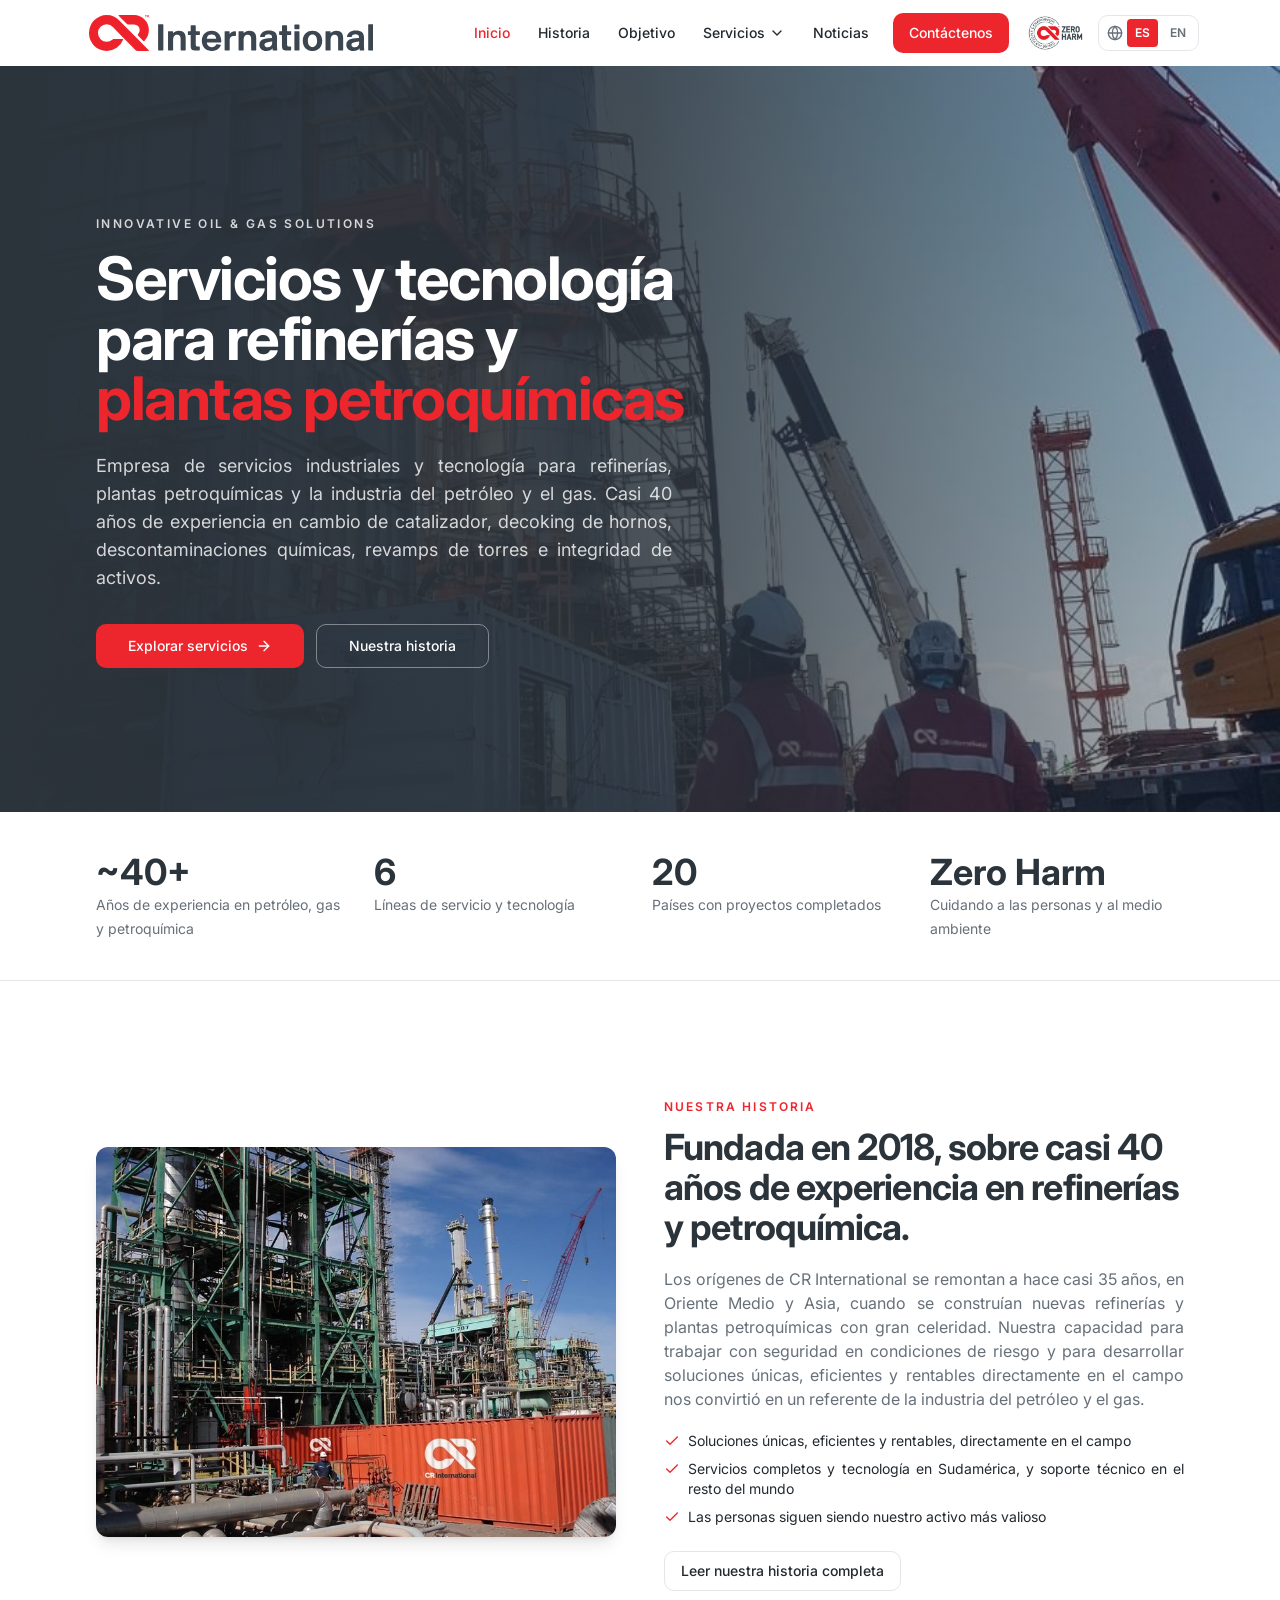
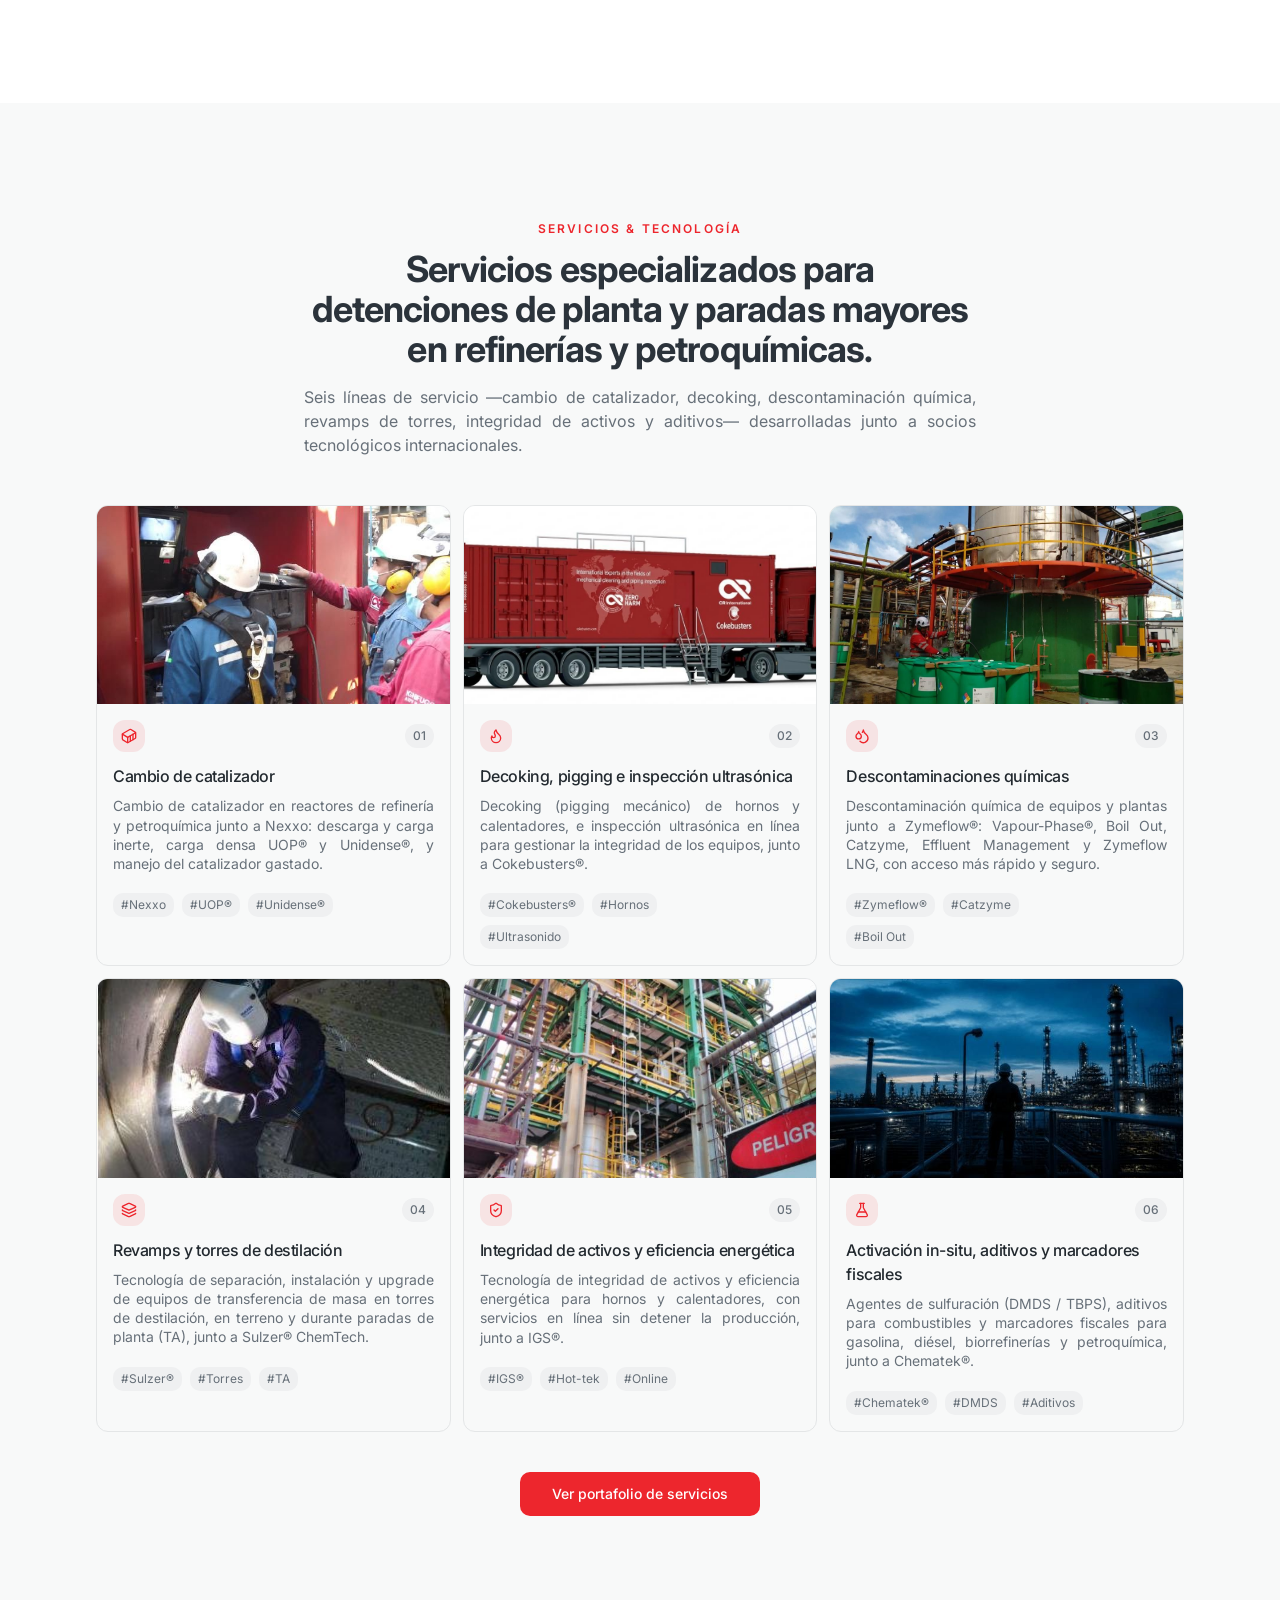
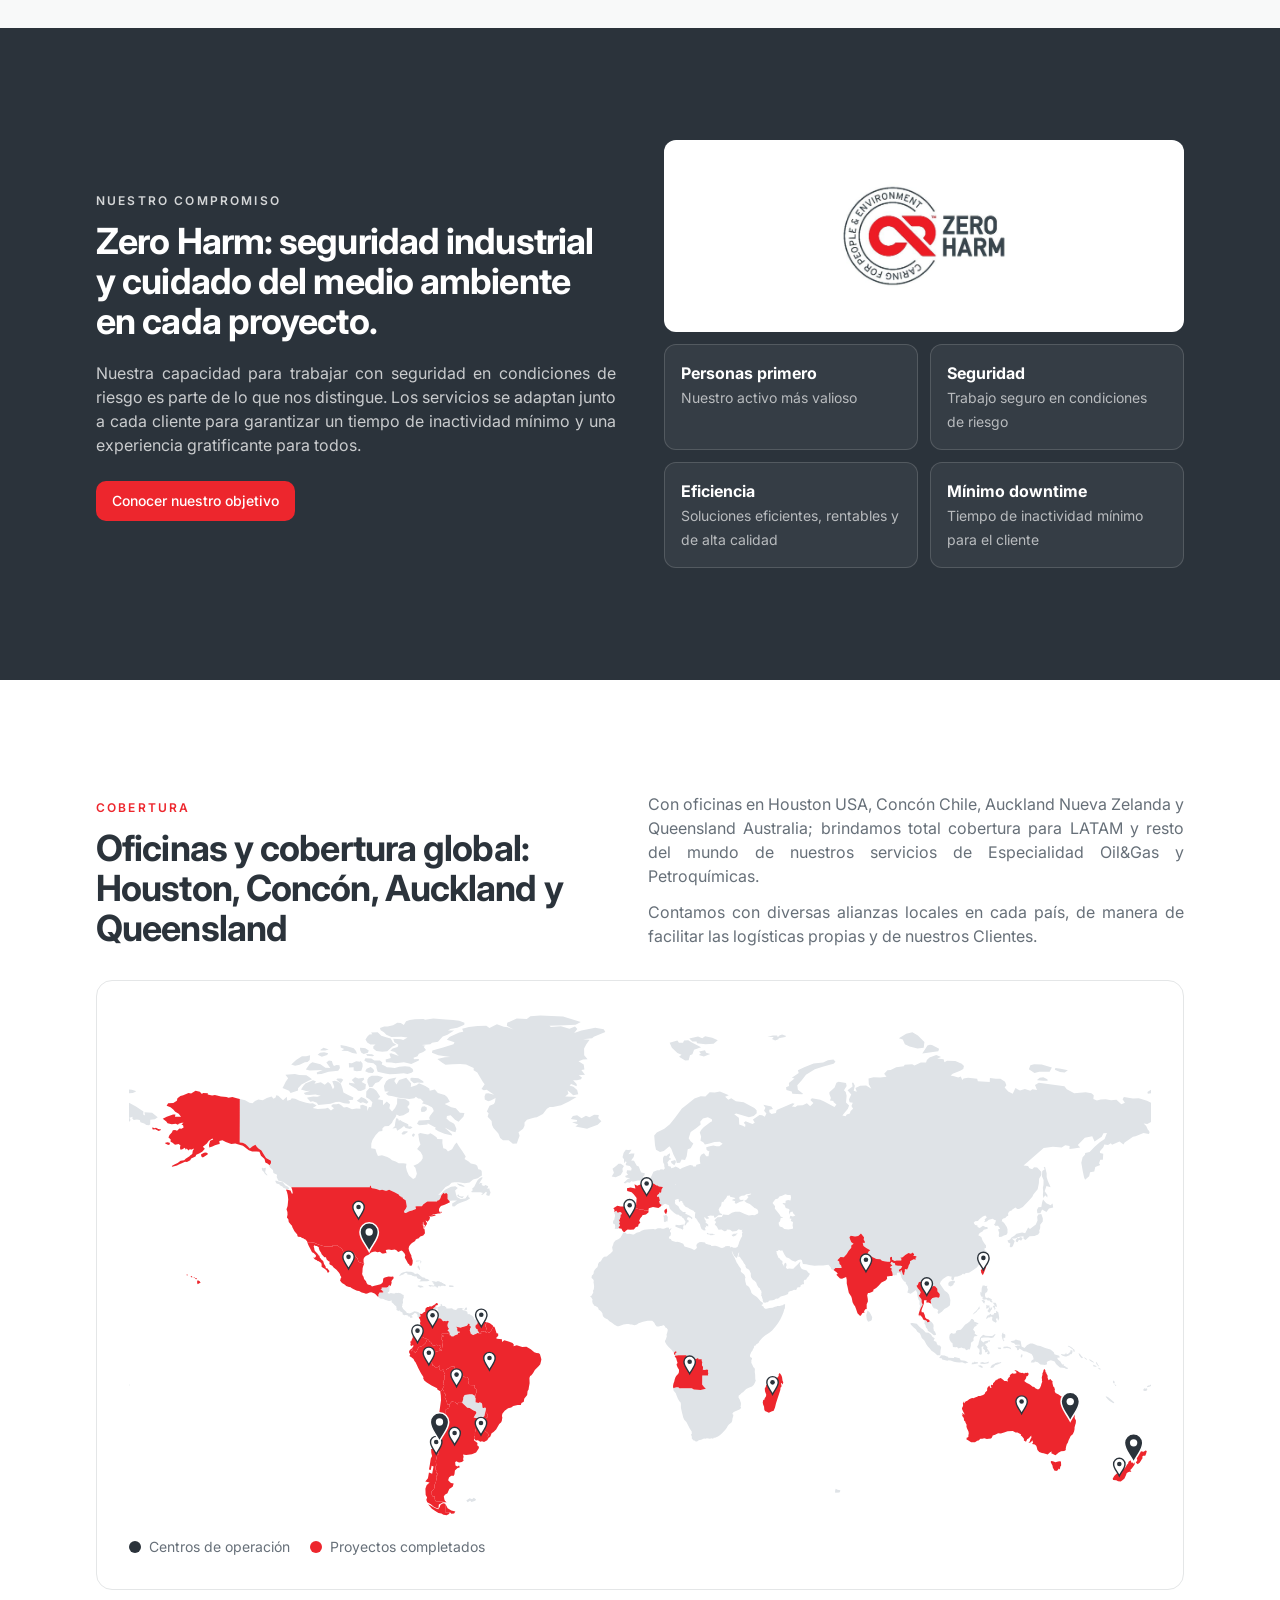
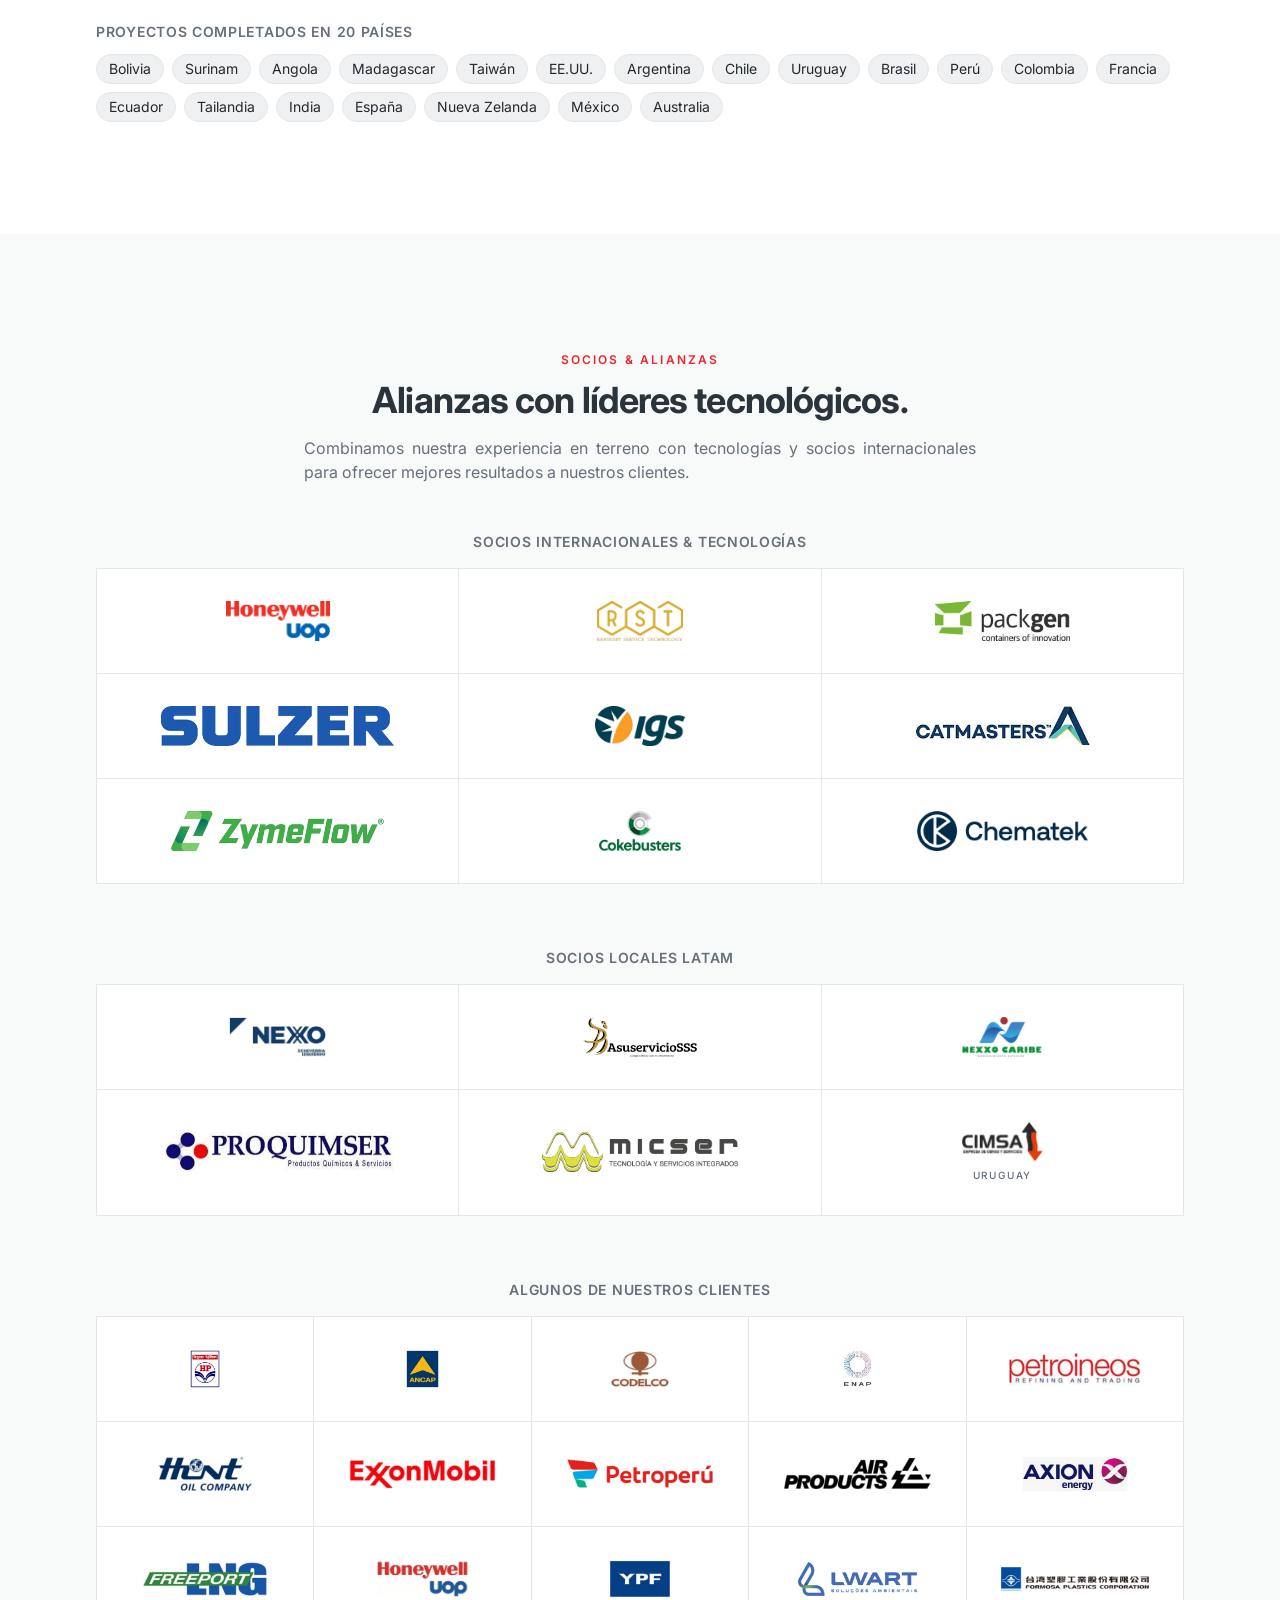
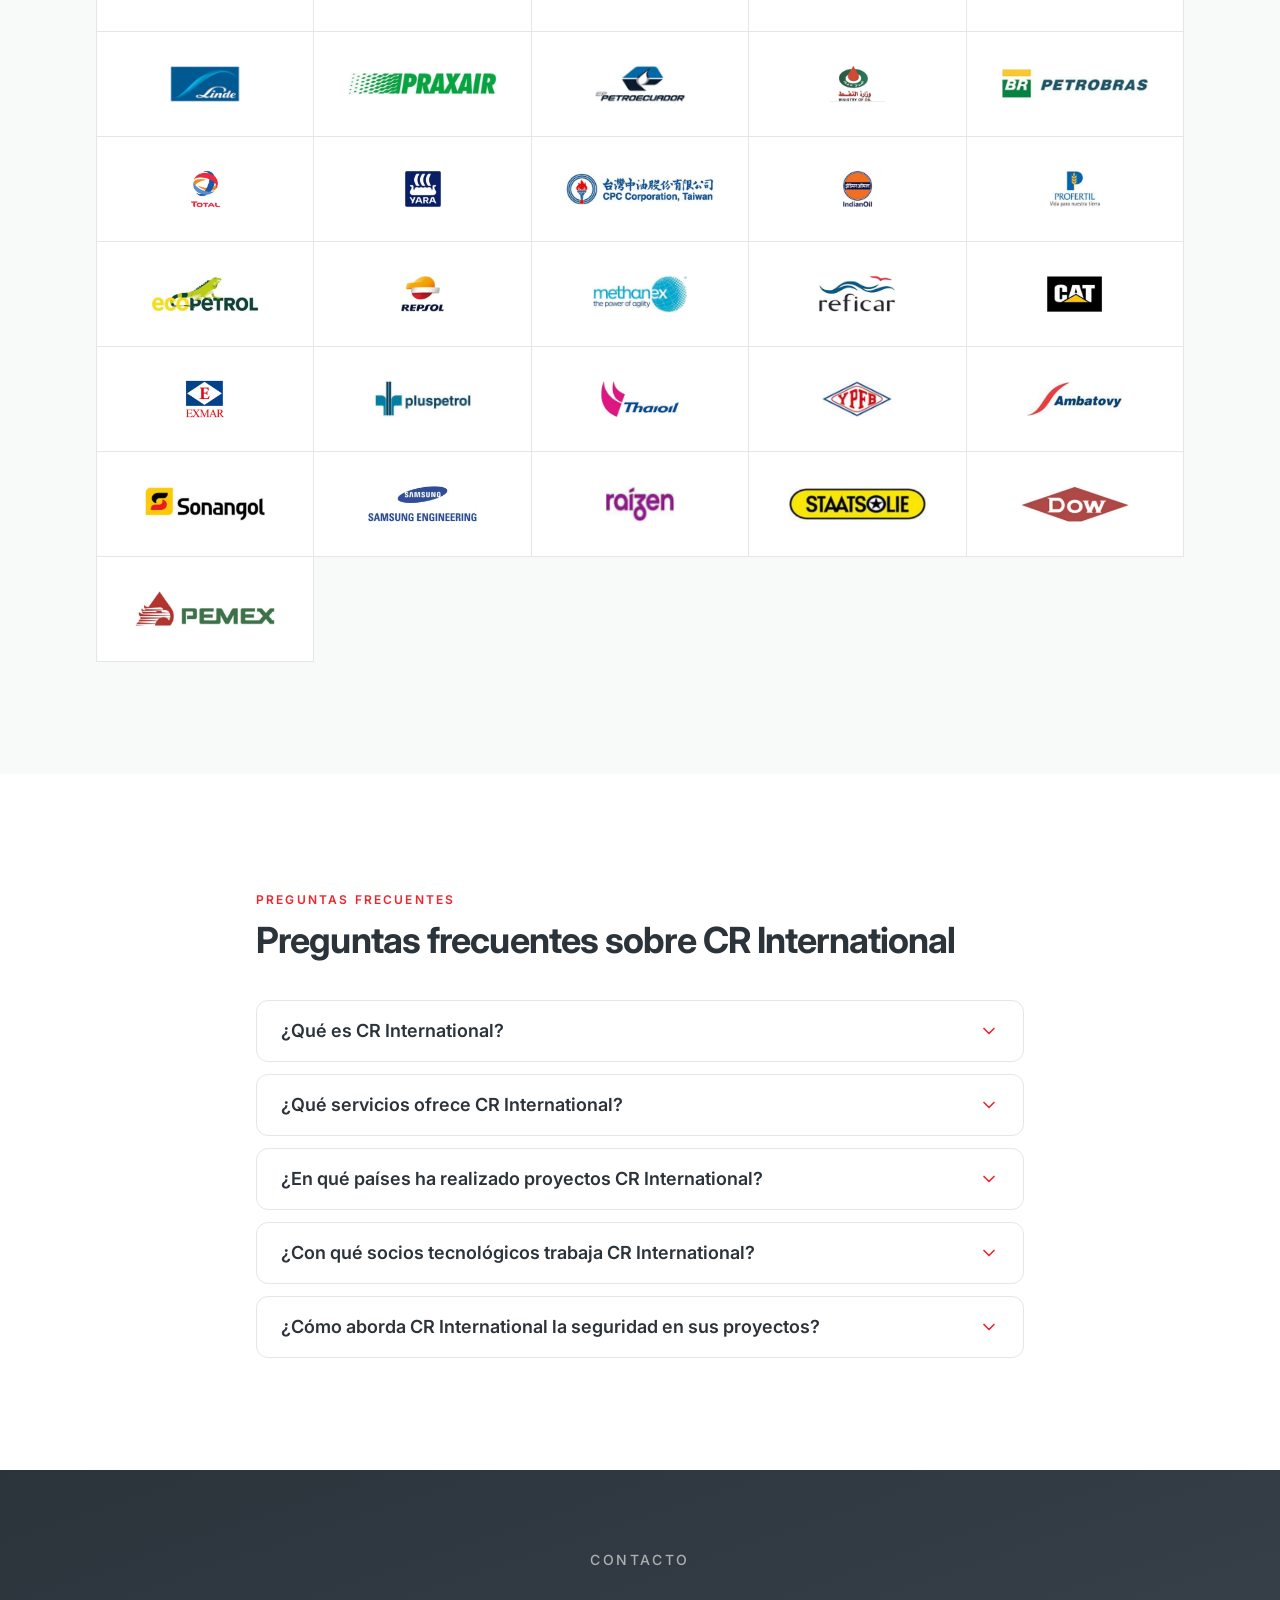
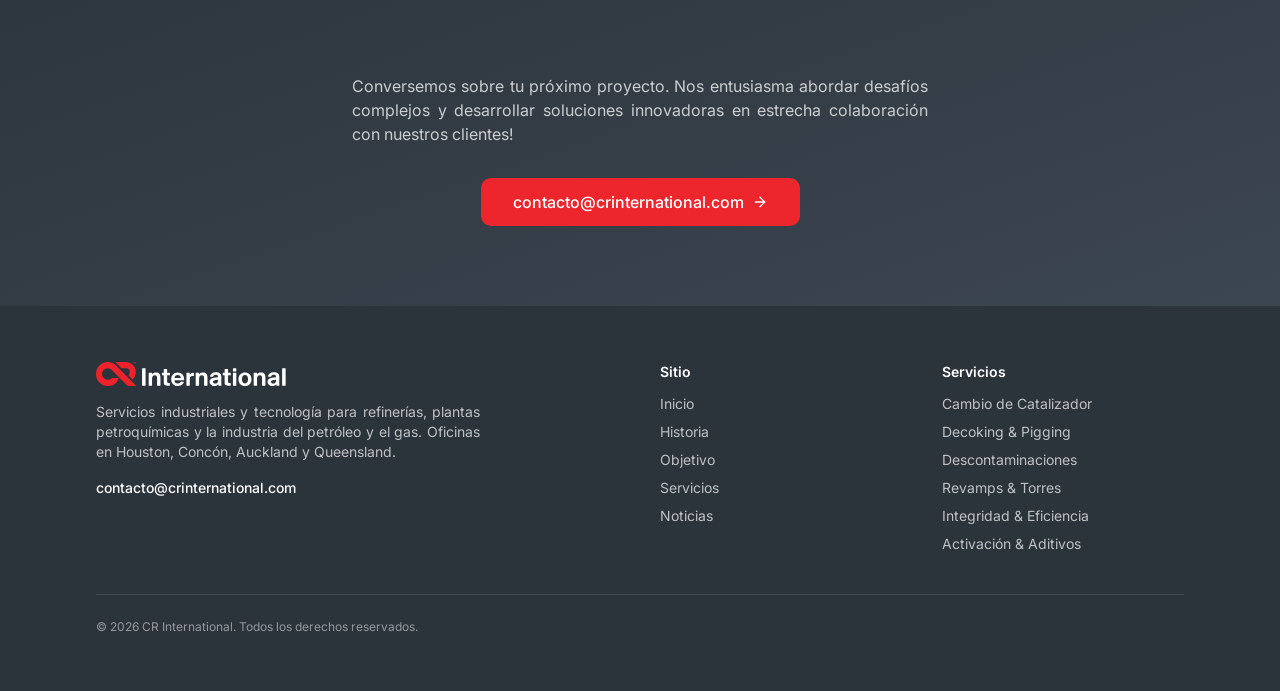
==== commit 022d52e0: "Rename index_10.html to index.html" ====
--- a/index.html
+++ b/index.html
@@ -75,14 +75,14 @@
  *
  * This source code is licensed under the MIT license found in the
  * LICENSE file in the root directory of this source tree.
- */var H6=N,Je=q6;function T(e){for(var t="https://reactjs.org/docs/error-decoder.html?invariant="+e,n=1;n<arguments.length;n++)t+="&args[]="+encodeURIComponent(arguments[n]);return"Minified React error #"+e+"; visit "+t+" for the full message or use the non-minified dev environment for full errors and additional helpful warnings."}var VL=new Set,Li={};function Wn(e,t){Cr(e,t),Cr(e+"Capture",t)}function Cr(e,t){for(Li[e]=t,e=0;e<t.length;e++)VL.add(t[e])}var Bt=!(typeof window>"u"||typeof window.document>"u"||typeof window.document.createElement>"u"),Ba=Object.prototype.hasOwnProperty,$6=/^[:A-Z_a-z\u00C0-\u00D6\u00D8-\u00F6\u00F8-\u02FF\u0370-\u037D\u037F-\u1FFF\u200C-\u200D\u2070-\u218F\u2C00-\u2FEF\u3001-\uD7FF\uF900-\uFDCF\uFDF0-\uFFFD][:A-Z_a-z\u00C0-\u00D6\u00D8-\u00F6\u00F8-\u02FF\u0370-\u037D\u037F-\u1FFF\u200C-\u200D\u2070-\u218F\u2C00-\u2FEF\u3001-\uD7FF\uF900-\uFDCF\uFDF0-\uFFFD\-.0-9\u00B7\u0300-\u036F\u203F-\u2040]*$/,Z2={},F2={};function W6(e){return Ba.call(F2,e)?!0:Ba.call(Z2,e)?!1:$6.test(e)?F2[e]=!0:(Z2[e]=!0,!1)}function G6(e,t,n,r){if(n!==null&&n.type===0)return!1;switch(typeof t){case"function":case"symbol":return!0;case"boolean":return r?!1:n!==null?!n.acceptsBooleans:(e=e.toLowerCase().slice(0,5),e!=="data-"&&e!=="aria-");default:return!1}}function K6(e,t,n,r){if(t===null||typeof t>"u"||G6(e,t,n,r))return!0;if(r)return!1;if(n!==null)switch(n.type){case 3:return!t;case 4:return t===!1;case 5:return isNaN(t);case 6:return isNaN(t)||1>t}return!1}function Ze(e,t,n,r,i,s,o){this.acceptsBooleans=t===2||t===3||t===4,this.attributeName=r,this.attributeNamespace=i,this.mustUseProperty=n,this.propertyName=e,this.type=t,this.sanitizeURL=s,this.removeEmptyString=o}var Pe={};"children dangerouslySetInnerHTML defaultValue defaultChecked innerHTML suppressContentEditableWarning suppressHydrationWarning style".split(" ").forEach(function(e){Pe[e]=new Ze(e,0,!1,e,null,!1,!1)});[["acceptCharset","accept-charset"],["className","class"],["htmlFor","for"],["httpEquiv","http-equiv"]].forEach(function(e){var t=e[0];Pe[t]=new Ze(t,1,!1,e[1],null,!1,!1)});["contentEditable","draggable","spellCheck","value"].forEach(function(e){Pe[e]=new Ze(e,2,!1,e.toLowerCase(),null,!1,!1)});["autoReverse","externalResourcesRequired","focusable","preserveAlpha"].forEach(function(e){Pe[e]=new Ze(e,2,!1,e,null,!1,!1)});"allowFullScreen async autoFocus autoPlay controls default defer disabled disablePictureInPicture disableRemotePlayback formNoValidate hidden loop noModule noValidate open playsInline readOnly required reversed scoped seamless itemScope".split(" ").forEach(function(e){Pe[e]=new Ze(e,3,!1,e.toLowerCase(),null,!1,!1)});["checked","multiple","muted","selected"].forEach(function(e){Pe[e]=new Ze(e,3,!0,e,null,!1,!1)});["capture","download"].forEach(function(e){Pe[e]=new Ze(e,4,!1,e,null,!1,!1)});["cols","rows","size","span"].forEach(function(e){Pe[e]=new Ze(e,6,!1,e,null,!1,!1)});["rowSpan","start"].forEach(function(e){Pe[e]=new Ze(e,5,!1,e.toLowerCase(),null,!1,!1)});var dc=/[\-:]([a-z])/g;function fc(e){return e[1].toUpperCase()}"accent-height alignment-baseline arabic-form baseline-shift cap-height clip-path clip-rule color-interpolation color-interpolation-filters color-profile color-rendering dominant-baseline enable-background fill-opacity fill-rule flood-color flood-opacity font-family font-size font-size-adjust font-stretch font-style font-variant font-weight glyph-name glyph-orientation-horizontal glyph-orientation-vertical horiz-adv-x horiz-origin-x image-rendering letter-spacing lighting-color marker-end marker-mid marker-start overline-position overline-thickness paint-order panose-1 pointer-events rendering-intent shape-rendering stop-color stop-opacity strikethrough-position strikethrough-thickness stroke-dasharray stroke-dashoffset stroke-linecap stroke-linejoin stroke-miterlimit stroke-opacity stroke-width text-anchor text-decoration text-rendering underline-position underline-thickness unicode-bidi unicode-range units-per-em v-alphabetic v-hanging v-ideographic v-mathematical vector-effect vert-adv-y vert-origin-x vert-origin-y word-spacing writing-mode xmlns:xlink x-height".split(" ").forEach(function(e){var t=e.replace(dc,fc);Pe[t]=new Ze(t,1,!1,e,null,!1,!1)});"xlink:actuate xlink:arcrole xlink:role xlink:show xlink:title xlink:type".split(" ").forEach(function(e){var t=e.replace(dc,fc);Pe[t]=new Ze(t,1,!1,e,"http://www.w3.org/1999/xlink",!1,!1)});["xml:base","xml:lang","xml:space"].forEach(function(e){var t=e.replace(dc,fc);Pe[t]=new Ze(t,1,!1,e,"http://www.w3.org/XML/1998/namespace",!1,!1)});["tabIndex","crossOrigin"].forEach(function(e){Pe[e]=new Ze(e,1,!1,e.toLowerCase(),null,!1,!1)});Pe.xlinkHref=new Ze("xlinkHref",1,!1,"xlink:href","http://www.w3.org/1999/xlink",!0,!1);["src","href","action","formAction"].forEach(function(e){Pe[e]=new Ze(e,1,!1,e.toLowerCase(),null,!0,!0)});function pc(e,t,n,r){var i=Pe.hasOwnProperty(t)?Pe[t]:null;(i!==null?i.type!==0:r||!(2<t.length)||t[0]!=="o"&&t[0]!=="O"||t[1]!=="n"&&t[1]!=="N")&&(K6(t,n,i,r)&&(n=null),r||i===null?W6(t)&&(n===null?e.removeAttribute(t):e.setAttribute(t,""+n)):i.mustUseProperty?e[i.propertyName]=n===null?i.type===3?!1:"":n:(t=i.attributeName,r=i.attributeNamespace,n===null?e.removeAttribute(t):(i=i.type,n=i===3||i===4&&n===!0?"":""+n,r?e.setAttributeNS(r,t,n):e.setAttribute(t,n))))}var Wt=H6.__SECRET_INTERNALS_DO_NOT_USE_OR_YOU_WILL_BE_FIRED,Wi=Symbol.for("react.element"),Jn=Symbol.for("react.portal"),er=Symbol.for("react.fragment"),mc=Symbol.for("react.strict_mode"),Ua=Symbol.for("react.profiler"),OL=Symbol.for("react.provider"),_L=Symbol.for("react.context"),hc=Symbol.for("react.forward_ref"),qa=Symbol.for("react.suspense"),Ha=Symbol.for("react.suspense_list"),gc=Symbol.for("react.memo"),Yt=Symbol.for("react.lazy"),ZL=Symbol.for("react.offscreen"),B2=Symbol.iterator;function _r(e){return e===null||typeof e!="object"?null:(e=B2&&e[B2]||e["@@iterator"],typeof e=="function"?e:null)}var Le=Object.assign,Wo;function Qr(e){if(Wo===void 0)try{throw Error()}catch(n){var t=n.stack.trim().match(/\n( *(at )?)/);Wo=t&&t[1]||""}return`
+ */var H6=N,Je=q6;function T(e){for(var t="https://reactjs.org/docs/error-decoder.html?invariant="+e,n=1;n<arguments.length;n++)t+="&args[]="+encodeURIComponent(arguments[n]);return"Minified React error #"+e+"; visit "+t+" for the full message or use the non-minified dev environment for full errors and additional helpful warnings."}var VL=new Set,Li={};function Wn(e,t){Cr(e,t),Cr(e+"Capture",t)}function Cr(e,t){for(Li[e]=t,e=0;e<t.length;e++)VL.add(t[e])}var Ut=!(typeof window>"u"||typeof window.document>"u"||typeof window.document.createElement>"u"),Ba=Object.prototype.hasOwnProperty,$6=/^[:A-Z_a-z\u00C0-\u00D6\u00D8-\u00F6\u00F8-\u02FF\u0370-\u037D\u037F-\u1FFF\u200C-\u200D\u2070-\u218F\u2C00-\u2FEF\u3001-\uD7FF\uF900-\uFDCF\uFDF0-\uFFFD][:A-Z_a-z\u00C0-\u00D6\u00D8-\u00F6\u00F8-\u02FF\u0370-\u037D\u037F-\u1FFF\u200C-\u200D\u2070-\u218F\u2C00-\u2FEF\u3001-\uD7FF\uF900-\uFDCF\uFDF0-\uFFFD\-.0-9\u00B7\u0300-\u036F\u203F-\u2040]*$/,Z2={},F2={};function W6(e){return Ba.call(F2,e)?!0:Ba.call(Z2,e)?!1:$6.test(e)?F2[e]=!0:(Z2[e]=!0,!1)}function G6(e,t,n,r){if(n!==null&&n.type===0)return!1;switch(typeof t){case"function":case"symbol":return!0;case"boolean":return r?!1:n!==null?!n.acceptsBooleans:(e=e.toLowerCase().slice(0,5),e!=="data-"&&e!=="aria-");default:return!1}}function K6(e,t,n,r){if(t===null||typeof t>"u"||G6(e,t,n,r))return!0;if(r)return!1;if(n!==null)switch(n.type){case 3:return!t;case 4:return t===!1;case 5:return isNaN(t);case 6:return isNaN(t)||1>t}return!1}function Ze(e,t,n,r,i,s,o){this.acceptsBooleans=t===2||t===3||t===4,this.attributeName=r,this.attributeNamespace=i,this.mustUseProperty=n,this.propertyName=e,this.type=t,this.sanitizeURL=s,this.removeEmptyString=o}var Pe={};"children dangerouslySetInnerHTML defaultValue defaultChecked innerHTML suppressContentEditableWarning suppressHydrationWarning style".split(" ").forEach(function(e){Pe[e]=new Ze(e,0,!1,e,null,!1,!1)});[["acceptCharset","accept-charset"],["className","class"],["htmlFor","for"],["httpEquiv","http-equiv"]].forEach(function(e){var t=e[0];Pe[t]=new Ze(t,1,!1,e[1],null,!1,!1)});["contentEditable","draggable","spellCheck","value"].forEach(function(e){Pe[e]=new Ze(e,2,!1,e.toLowerCase(),null,!1,!1)});["autoReverse","externalResourcesRequired","focusable","preserveAlpha"].forEach(function(e){Pe[e]=new Ze(e,2,!1,e,null,!1,!1)});"allowFullScreen async autoFocus autoPlay controls default defer disabled disablePictureInPicture disableRemotePlayback formNoValidate hidden loop noModule noValidate open playsInline readOnly required reversed scoped seamless itemScope".split(" ").forEach(function(e){Pe[e]=new Ze(e,3,!1,e.toLowerCase(),null,!1,!1)});["checked","multiple","muted","selected"].forEach(function(e){Pe[e]=new Ze(e,3,!0,e,null,!1,!1)});["capture","download"].forEach(function(e){Pe[e]=new Ze(e,4,!1,e,null,!1,!1)});["cols","rows","size","span"].forEach(function(e){Pe[e]=new Ze(e,6,!1,e,null,!1,!1)});["rowSpan","start"].forEach(function(e){Pe[e]=new Ze(e,5,!1,e.toLowerCase(),null,!1,!1)});var dc=/[\-:]([a-z])/g;function fc(e){return e[1].toUpperCase()}"accent-height alignment-baseline arabic-form baseline-shift cap-height clip-path clip-rule color-interpolation color-interpolation-filters color-profile color-rendering dominant-baseline enable-background fill-opacity fill-rule flood-color flood-opacity font-family font-size font-size-adjust font-stretch font-style font-variant font-weight glyph-name glyph-orientation-horizontal glyph-orientation-vertical horiz-adv-x horiz-origin-x image-rendering letter-spacing lighting-color marker-end marker-mid marker-start overline-position overline-thickness paint-order panose-1 pointer-events rendering-intent shape-rendering stop-color stop-opacity strikethrough-position strikethrough-thickness stroke-dasharray stroke-dashoffset stroke-linecap stroke-linejoin stroke-miterlimit stroke-opacity stroke-width text-anchor text-decoration text-rendering underline-position underline-thickness unicode-bidi unicode-range units-per-em v-alphabetic v-hanging v-ideographic v-mathematical vector-effect vert-adv-y vert-origin-x vert-origin-y word-spacing writing-mode xmlns:xlink x-height".split(" ").forEach(function(e){var t=e.replace(dc,fc);Pe[t]=new Ze(t,1,!1,e,null,!1,!1)});"xlink:actuate xlink:arcrole xlink:role xlink:show xlink:title xlink:type".split(" ").forEach(function(e){var t=e.replace(dc,fc);Pe[t]=new Ze(t,1,!1,e,"http://www.w3.org/1999/xlink",!1,!1)});["xml:base","xml:lang","xml:space"].forEach(function(e){var t=e.replace(dc,fc);Pe[t]=new Ze(t,1,!1,e,"http://www.w3.org/XML/1998/namespace",!1,!1)});["tabIndex","crossOrigin"].forEach(function(e){Pe[e]=new Ze(e,1,!1,e.toLowerCase(),null,!1,!1)});Pe.xlinkHref=new Ze("xlinkHref",1,!1,"xlink:href","http://www.w3.org/1999/xlink",!0,!1);["src","href","action","formAction"].forEach(function(e){Pe[e]=new Ze(e,1,!1,e.toLowerCase(),null,!0,!0)});function pc(e,t,n,r){var i=Pe.hasOwnProperty(t)?Pe[t]:null;(i!==null?i.type!==0:r||!(2<t.length)||t[0]!=="o"&&t[0]!=="O"||t[1]!=="n"&&t[1]!=="N")&&(K6(t,n,i,r)&&(n=null),r||i===null?W6(t)&&(n===null?e.removeAttribute(t):e.setAttribute(t,""+n)):i.mustUseProperty?e[i.propertyName]=n===null?i.type===3?!1:"":n:(t=i.attributeName,r=i.attributeNamespace,n===null?e.removeAttribute(t):(i=i.type,n=i===3||i===4&&n===!0?"":""+n,r?e.setAttributeNS(r,t,n):e.setAttribute(t,n))))}var Gt=H6.__SECRET_INTERNALS_DO_NOT_USE_OR_YOU_WILL_BE_FIRED,Wi=Symbol.for("react.element"),Jn=Symbol.for("react.portal"),er=Symbol.for("react.fragment"),mc=Symbol.for("react.strict_mode"),Ua=Symbol.for("react.profiler"),OL=Symbol.for("react.provider"),_L=Symbol.for("react.context"),hc=Symbol.for("react.forward_ref"),qa=Symbol.for("react.suspense"),Ha=Symbol.for("react.suspense_list"),gc=Symbol.for("react.memo"),Xt=Symbol.for("react.lazy"),ZL=Symbol.for("react.offscreen"),B2=Symbol.iterator;function _r(e){return e===null||typeof e!="object"?null:(e=B2&&e[B2]||e["@@iterator"],typeof e=="function"?e:null)}var Le=Object.assign,Wo;function Qr(e){if(Wo===void 0)try{throw Error()}catch(n){var t=n.stack.trim().match(/\n( *(at )?)/);Wo=t&&t[1]||""}return`
 `+Wo+e}var Go=!1;function Ko(e,t){if(!e||Go)return"";Go=!0;var n=Error.prepareStackTrace;Error.prepareStackTrace=void 0;try{if(t)if(t=function(){throw Error()},Object.defineProperty(t.prototype,"props",{set:function(){throw Error()}}),typeof Reflect=="object"&&Reflect.construct){try{Reflect.construct(t,[])}catch(c){var r=c}Reflect.construct(e,[],t)}else{try{t.call()}catch(c){r=c}e.call(t.prototype)}else{try{throw Error()}catch(c){r=c}e()}}catch(c){if(c&&r&&typeof c.stack=="string"){for(var i=c.stack.split(`
 `),s=r.stack.split(`
 `),o=i.length-1,a=s.length-1;1<=o&&0<=a&&i[o]!==s[a];)a--;for(;1<=o&&0<=a;o--,a--)if(i[o]!==s[a]){if(o!==1||a!==1)do if(o--,a--,0>a||i[o]!==s[a]){var l=`
-`+i[o].replace(" at new "," at ");return e.displayName&&l.includes("<anonymous>")&&(l=l.replace("<anonymous>",e.displayName)),l}while(1<=o&&0<=a);break}}}finally{Go=!1,Error.prepareStackTrace=n}return(e=e?e.displayName||e.name:"")?Qr(e):""}function Q6(e){switch(e.tag){case 5:return Qr(e.type);case 16:return Qr("Lazy");case 13:return Qr("Suspense");case 19:return Qr("SuspenseList");case 0:case 2:case 15:return e=Ko(e.type,!1),e;case 11:return e=Ko(e.type.render,!1),e;case 1:return e=Ko(e.type,!0),e;default:return""}}function $a(e){if(e==null)return null;if(typeof e=="function")return e.displayName||e.name||null;if(typeof e=="string")return e;switch(e){case er:return"Fragment";case Jn:return"Portal";case Ua:return"Profiler";case mc:return"StrictMode";case qa:return"Suspense";case Ha:return"SuspenseList"}if(typeof e=="object")switch(e.$$typeof){case _L:return(e.displayName||"Context")+".Consumer";case OL:return(e._context.displayName||"Context")+".Provider";case hc:var t=e.render;return e=e.displayName,e||(e=t.displayName||t.name||"",e=e!==""?"ForwardRef("+e+")":"ForwardRef"),e;case gc:return t=e.displayName||null,t!==null?t:$a(e.type)||"Memo";case Yt:t=e._payload,e=e._init;try{return $a(e(t))}catch{}}return null}function Y6(e){var t=e.type;switch(e.tag){case 24:return"Cache";case 9:return(t.displayName||"Context")+".Consumer";case 10:return(t._context.displayName||"Context")+".Provider";case 18:return"DehydratedFragment";case 11:return e=t.render,e=e.displayName||e.name||"",t.displayName||(e!==""?"ForwardRef("+e+")":"ForwardRef");case 7:return"Fragment";case 5:return t;case 4:return"Portal";case 3:return"Root";case 6:return"Text";case 16:return $a(t);case 8:return t===mc?"StrictMode":"Mode";case 22:return"Offscreen";case 12:return"Profiler";case 21:return"Scope";case 13:return"Suspense";case 19:return"SuspenseList";case 25:return"TracingMarker";case 1:case 0:case 17:case 2:case 14:case 15:if(typeof t=="function")return t.displayName||t.name||null;if(typeof t=="string")return t}return null}function mn(e){switch(typeof e){case"boolean":case"number":case"string":case"undefined":return e;case"object":return e;default:return""}}function FL(e){var t=e.type;return(e=e.nodeName)&&e.toLowerCase()==="input"&&(t==="checkbox"||t==="radio")}function X6(e){var t=FL(e)?"checked":"value",n=Object.getOwnPropertyDescriptor(e.constructor.prototype,t),r=""+e[t];if(!e.hasOwnProperty(t)&&typeof n<"u"&&typeof n.get=="function"&&typeof n.set=="function"){var i=n.get,s=n.set;return Object.defineProperty(e,t,{configurable:!0,get:function(){return i.call(this)},set:function(o){r=""+o,s.call(this,o)}}),Object.defineProperty(e,t,{enumerable:n.enumerable}),{getValue:function(){return r},setValue:function(o){r=""+o},stopTracking:function(){e._valueTracker=null,delete e[t]}}}}function Gi(e){e._valueTracker||(e._valueTracker=X6(e))}function BL(e){if(!e)return!1;var t=e._valueTracker;if(!t)return!0;var n=t.getValue(),r="";return e&&(r=FL(e)?e.checked?"true":"false":e.value),e=r,e!==n?(t.setValue(e),!0):!1}function Os(e){if(e=e||(typeof document<"u"?document:void 0),typeof e>"u")return null;try{return e.activeElement||e.body}catch{return e.body}}function Wa(e,t){var n=t.checked;return Le({},t,{defaultChecked:void 0,defaultValue:void 0,value:void 0,checked:n??e._wrapperState.initialChecked})}function U2(e,t){var n=t.defaultValue==null?"":t.defaultValue,r=t.checked!=null?t.checked:t.defaultChecked;n=mn(t.value!=null?t.value:n),e._wrapperState={initialChecked:r,initialValue:n,controlled:t.type==="checkbox"||t.type==="radio"?t.checked!=null:t.value!=null}}function UL(e,t){t=t.checked,t!=null&&pc(e,"checked",t,!1)}function Ga(e,t){UL(e,t);var n=mn(t.value),r=t.type;if(n!=null)r==="number"?(n===0&&e.value===""||e.value!=n)&&(e.value=""+n):e.value!==""+n&&(e.value=""+n);else if(r==="submit"||r==="reset"){e.removeAttribute("value");return}t.hasOwnProperty("value")?Ka(e,t.type,n):t.hasOwnProperty("defaultValue")&&Ka(e,t.type,mn(t.defaultValue)),t.checked==null&&t.defaultChecked!=null&&(e.defaultChecked=!!t.defaultChecked)}function q2(e,t,n){if(t.hasOwnProperty("value")||t.hasOwnProperty("defaultValue")){var r=t.type;if(!(r!=="submit"&&r!=="reset"||t.value!==void 0&&t.value!==null))return;t=""+e._wrapperState.initialValue,n||t===e.value||(e.value=t),e.defaultValue=t}n=e.name,n!==""&&(e.name=""),e.defaultChecked=!!e._wrapperState.initialChecked,n!==""&&(e.name=n)}function Ka(e,t,n){(t!=="number"||Os(e.ownerDocument)!==e)&&(n==null?e.defaultValue=""+e._wrapperState.initialValue:e.defaultValue!==""+n&&(e.defaultValue=""+n))}var Yr=Array.isArray;function hr(e,t,n,r){if(e=e.options,t){t={};for(var i=0;i<n.length;i++)t["$"+n[i]]=!0;for(n=0;n<e.length;n++)i=t.hasOwnProperty("$"+e[n].value),e[n].selected!==i&&(e[n].selected=i),i&&r&&(e[n].defaultSelected=!0)}else{for(n=""+mn(n),t=null,i=0;i<e.length;i++){if(e[i].value===n){e[i].selected=!0,r&&(e[i].defaultSelected=!0);return}t!==null||e[i].disabled||(t=e[i])}t!==null&&(t.selected=!0)}}function Qa(e,t){if(t.dangerouslySetInnerHTML!=null)throw Error(T(91));return Le({},t,{value:void 0,defaultValue:void 0,children:""+e._wrapperState.initialValue})}function H2(e,t){var n=t.value;if(n==null){if(n=t.children,t=t.defaultValue,n!=null){if(t!=null)throw Error(T(92));if(Yr(n)){if(1<n.length)throw Error(T(93));n=n[0]}t=n}t==null&&(t=""),n=t}e._wrapperState={initialValue:mn(n)}}function qL(e,t){var n=mn(t.value),r=mn(t.defaultValue);n!=null&&(n=""+n,n!==e.value&&(e.value=n),t.defaultValue==null&&e.defaultValue!==n&&(e.defaultValue=n)),r!=null&&(e.defaultValue=""+r)}function $2(e){var t=e.textContent;t===e._wrapperState.initialValue&&t!==""&&t!==null&&(e.value=t)}function HL(e){switch(e){case"svg":return"http://www.w3.org/2000/svg";case"math":return"http://www.w3.org/1998/Math/MathML";default:return"http://www.w3.org/1999/xhtml"}}function Ya(e,t){return e==null||e==="http://www.w3.org/1999/xhtml"?HL(t):e==="http://www.w3.org/2000/svg"&&t==="foreignObject"?"http://www.w3.org/1999/xhtml":e}var Ki,$L=function(e){return typeof MSApp<"u"&&MSApp.execUnsafeLocalFunction?function(t,n,r,i){MSApp.execUnsafeLocalFunction(function(){return e(t,n,r,i)})}:e}(function(e,t){if(e.namespaceURI!=="http://www.w3.org/2000/svg"||"innerHTML"in e)e.innerHTML=t;else{for(Ki=Ki||document.createElement("div"),Ki.innerHTML="<svg>"+t.valueOf().toString()+"</svg>",t=Ki.firstChild;e.firstChild;)e.removeChild(e.firstChild);for(;t.firstChild;)e.appendChild(t.firstChild)}});function di(e,t){if(t){var n=e.firstChild;if(n&&n===e.lastChild&&n.nodeType===3){n.nodeValue=t;return}}e.textContent=t}var ei={animationIterationCount:!0,aspectRatio:!0,borderImageOutset:!0,borderImageSlice:!0,borderImageWidth:!0,boxFlex:!0,boxFlexGroup:!0,boxOrdinalGroup:!0,columnCount:!0,columns:!0,flex:!0,flexGrow:!0,flexPositive:!0,flexShrink:!0,flexNegative:!0,flexOrder:!0,gridArea:!0,gridRow:!0,gridRowEnd:!0,gridRowSpan:!0,gridRowStart:!0,gridColumn:!0,gridColumnEnd:!0,gridColumnSpan:!0,gridColumnStart:!0,fontWeight:!0,lineClamp:!0,lineHeight:!0,opacity:!0,order:!0,orphans:!0,tabSize:!0,widows:!0,zIndex:!0,zoom:!0,fillOpacity:!0,floodOpacity:!0,stopOpacity:!0,strokeDasharray:!0,strokeDashoffset:!0,strokeMiterlimit:!0,strokeOpacity:!0,strokeWidth:!0},J6=["Webkit","ms","Moz","O"];Object.keys(ei).forEach(function(e){J6.forEach(function(t){t=t+e.charAt(0).toUpperCase()+e.substring(1),ei[t]=ei[e]})});function WL(e,t,n){return t==null||typeof t=="boolean"||t===""?"":n||typeof t!="number"||t===0||ei.hasOwnProperty(e)&&ei[e]?(""+t).trim():t+"px"}function GL(e,t){e=e.style;for(var n in t)if(t.hasOwnProperty(n)){var r=n.indexOf("--")===0,i=WL(n,t[n],r);n==="float"&&(n="cssFloat"),r?e.setProperty(n,i):e[n]=i}}var e8=Le({menuitem:!0},{area:!0,base:!0,br:!0,col:!0,embed:!0,hr:!0,img:!0,input:!0,keygen:!0,link:!0,meta:!0,param:!0,source:!0,track:!0,wbr:!0});function Xa(e,t){if(t){if(e8[e]&&(t.children!=null||t.dangerouslySetInnerHTML!=null))throw Error(T(137,e));if(t.dangerouslySetInnerHTML!=null){if(t.children!=null)throw Error(T(60));if(typeof t.dangerouslySetInnerHTML!="object"||!("__html"in t.dangerouslySetInnerHTML))throw Error(T(61))}if(t.style!=null&&typeof t.style!="object")throw Error(T(62))}}function Ja(e,t){if(e.indexOf("-")===-1)return typeof t.is=="string";switch(e){case"annotation-xml":case"color-profile":case"font-face":case"font-face-src":case"font-face-uri":case"font-face-format":case"font-face-name":case"missing-glyph":return!1;default:return!0}}var el=null;function yc(e){return e=e.target||e.srcElement||window,e.correspondingUseElement&&(e=e.correspondingUseElement),e.nodeType===3?e.parentNode:e}var tl=null,gr=null,yr=null;function W2(e){if(e=Zi(e)){if(typeof tl!="function")throw Error(T(280));var t=e.stateNode;t&&(t=To(t),tl(e.stateNode,e.type,t))}}function KL(e){gr?yr?yr.push(e):yr=[e]:gr=e}function QL(){if(gr){var e=gr,t=yr;if(yr=gr=null,W2(e),t)for(e=0;e<t.length;e++)W2(t[e])}}function YL(e,t){return e(t)}function XL(){}var Qo=!1;function JL(e,t,n){if(Qo)return e(t,n);Qo=!0;try{return YL(e,t,n)}finally{Qo=!1,(gr!==null||yr!==null)&&(XL(),QL())}}function fi(e,t){var n=e.stateNode;if(n===null)return null;var r=To(n);if(r===null)return null;n=r[t];e:switch(t){case"onClick":case"onClickCapture":case"onDoubleClick":case"onDoubleClickCapture":case"onMouseDown":case"onMouseDownCapture":case"onMouseMove":case"onMouseMoveCapture":case"onMouseUp":case"onMouseUpCapture":case"onMouseEnter":(r=!r.disabled)||(e=e.type,r=!(e==="button"||e==="input"||e==="select"||e==="textarea")),e=!r;break e;default:e=!1}if(e)return null;if(n&&typeof n!="function")throw Error(T(231,t,typeof n));return n}var nl=!1;if(Bt)try{var Zr={};Object.defineProperty(Zr,"passive",{get:function(){nl=!0}}),window.addEventListener("test",Zr,Zr),window.removeEventListener("test",Zr,Zr)}catch{nl=!1}function t8(e,t,n,r,i,s,o,a,l){var c=Array.prototype.slice.call(arguments,3);try{t.apply(n,c)}catch(L){this.onError(L)}}var ti=!1,_s=null,Zs=!1,rl=null,n8={onError:function(e){ti=!0,_s=e}};function r8(e,t,n,r,i,s,o,a,l){ti=!1,_s=null,t8.apply(n8,arguments)}function i8(e,t,n,r,i,s,o,a,l){if(r8.apply(this,arguments),ti){if(ti){var c=_s;ti=!1,_s=null}else throw Error(T(198));Zs||(Zs=!0,rl=c)}}function Gn(e){var t=e,n=e;if(e.alternate)for(;t.return;)t=t.return;else{e=t;do t=e,t.flags&4098&&(n=t.return),e=t.return;while(e)}return t.tag===3?n:null}function e3(e){if(e.tag===13){var t=e.memoizedState;if(t===null&&(e=e.alternate,e!==null&&(t=e.memoizedState)),t!==null)return t.dehydrated}return null}function G2(e){if(Gn(e)!==e)throw Error(T(188))}function s8(e){var t=e.alternate;if(!t){if(t=Gn(e),t===null)throw Error(T(188));return t!==e?null:e}for(var n=e,r=t;;){var i=n.return;if(i===null)break;var s=i.alternate;if(s===null){if(r=i.return,r!==null){n=r;continue}break}if(i.child===s.child){for(s=i.child;s;){if(s===n)return G2(i),e;if(s===r)return G2(i),t;s=s.sibling}throw Error(T(188))}if(n.return!==r.return)n=i,r=s;else{for(var o=!1,a=i.child;a;){if(a===n){o=!0,n=i,r=s;break}if(a===r){o=!0,r=i,n=s;break}a=a.sibling}if(!o){for(a=s.child;a;){if(a===n){o=!0,n=s,r=i;break}if(a===r){o=!0,r=s,n=i;break}a=a.sibling}if(!o)throw Error(T(189))}}if(n.alternate!==r)throw Error(T(190))}if(n.tag!==3)throw Error(T(188));return n.stateNode.current===n?e:t}function t3(e){return e=s8(e),e!==null?n3(e):null}function n3(e){if(e.tag===5||e.tag===6)return e;for(e=e.child;e!==null;){var t=n3(e);if(t!==null)return t;e=e.sibling}return null}var r3=Je.unstable_scheduleCallback,K2=Je.unstable_cancelCallback,o8=Je.unstable_shouldYield,a8=Je.unstable_requestPaint,fe=Je.unstable_now,l8=Je.unstable_getCurrentPriorityLevel,vc=Je.unstable_ImmediatePriority,i3=Je.unstable_UserBlockingPriority,Fs=Je.unstable_NormalPriority,c8=Je.unstable_LowPriority,s3=Je.unstable_IdlePriority,ko=null,Tt=null;function u8(e){if(Tt&&typeof Tt.onCommitFiberRoot=="function")try{Tt.onCommitFiberRoot(ko,e,void 0,(e.current.flags&128)===128)}catch{}}var xt=Math.clz32?Math.clz32:f8,L8=Math.log,d8=Math.LN2;function f8(e){return e>>>=0,e===0?32:31-(L8(e)/d8|0)|0}var Qi=64,Yi=4194304;function Xr(e){switch(e&-e){case 1:return 1;case 2:return 2;case 4:return 4;case 8:return 8;case 16:return 16;case 32:return 32;case 64:case 128:case 256:case 512:case 1024:case 2048:case 4096:case 8192:case 16384:case 32768:case 65536:case 131072:case 262144:case 524288:case 1048576:case 2097152:return e&4194240;case 4194304:case 8388608:case 16777216:case 33554432:case 67108864:return e&130023424;case 134217728:return 134217728;case 268435456:return 268435456;case 536870912:return 536870912;case 1073741824:return 1073741824;default:return e}}function Bs(e,t){var n=e.pendingLanes;if(n===0)return 0;var r=0,i=e.suspendedLanes,s=e.pingedLanes,o=n&268435455;if(o!==0){var a=o&~i;a!==0?r=Xr(a):(s&=o,s!==0&&(r=Xr(s)))}else o=n&~i,o!==0?r=Xr(o):s!==0&&(r=Xr(s));if(r===0)return 0;if(t!==0&&t!==r&&!(t&i)&&(i=r&-r,s=t&-t,i>=s||i===16&&(s&4194240)!==0))return t;if(r&4&&(r|=n&16),t=e.entangledLanes,t!==0)for(e=e.entanglements,t&=r;0<t;)n=31-xt(t),i=1<<n,r|=e[n],t&=~i;return r}function p8(e,t){switch(e){case 1:case 2:case 4:return t+250;case 8:case 16:case 32:case 64:case 128:case 256:case 512:case 1024:case 2048:case 4096:case 8192:case 16384:case 32768:case 65536:case 131072:case 262144:case 524288:case 1048576:case 2097152:return t+5e3;case 4194304:case 8388608:case 16777216:case 33554432:case 67108864:return-1;case 134217728:case 268435456:case 536870912:case 1073741824:return-1;default:return-1}}function m8(e,t){for(var n=e.suspendedLanes,r=e.pingedLanes,i=e.expirationTimes,s=e.pendingLanes;0<s;){var o=31-xt(s),a=1<<o,l=i[o];l===-1?(!(a&n)||a&r)&&(i[o]=p8(a,t)):l<=t&&(e.expiredLanes|=a),s&=~a}}function il(e){return e=e.pendingLanes&-1073741825,e!==0?e:e&1073741824?1073741824:0}function o3(){var e=Qi;return Qi<<=1,!(Qi&4194240)&&(Qi=64),e}function Yo(e){for(var t=[],n=0;31>n;n++)t.push(e);return t}function Oi(e,t,n){e.pendingLanes|=t,t!==536870912&&(e.suspendedLanes=0,e.pingedLanes=0),e=e.eventTimes,t=31-xt(t),e[t]=n}function h8(e,t){var n=e.pendingLanes&~t;e.pendingLanes=t,e.suspendedLanes=0,e.pingedLanes=0,e.expiredLanes&=t,e.mutableReadLanes&=t,e.entangledLanes&=t,t=e.entanglements;var r=e.eventTimes;for(e=e.expirationTimes;0<n;){var i=31-xt(n),s=1<<i;t[i]=0,r[i]=-1,e[i]=-1,n&=~s}}function xc(e,t){var n=e.entangledLanes|=t;for(e=e.entanglements;n;){var r=31-xt(n),i=1<<r;i&t|e[r]&t&&(e[r]|=t),n&=~i}}var J=0;function a3(e){return e&=-e,1<e?4<e?e&268435455?16:536870912:4:1}var l3,wc,c3,u3,L3,sl=!1,Xi=[],sn=null,on=null,an=null,pi=new Map,mi=new Map,Jt=[],g8="mousedown mouseup touchcancel touchend touchstart auxclick dblclick pointercancel pointerdown pointerup dragend dragstart drop compositionend compositionstart keydown keypress keyup input textInput copy cut paste click change contextmenu reset submit".split(" ");function Q2(e,t){switch(e){case"focusin":case"focusout":sn=null;break;case"dragenter":case"dragleave":on=null;break;case"mouseover":case"mouseout":an=null;break;case"pointerover":case"pointerout":pi.delete(t.pointerId);break;case"gotpointercapture":case"lostpointercapture":mi.delete(t.pointerId)}}function Fr(e,t,n,r,i,s){return e===null||e.nativeEvent!==s?(e={blockedOn:t,domEventName:n,eventSystemFlags:r,nativeEvent:s,targetContainers:[i]},t!==null&&(t=Zi(t),t!==null&&wc(t)),e):(e.eventSystemFlags|=r,t=e.targetContainers,i!==null&&t.indexOf(i)===-1&&t.push(i),e)}function y8(e,t,n,r,i){switch(t){case"focusin":return sn=Fr(sn,e,t,n,r,i),!0;case"dragenter":return on=Fr(on,e,t,n,r,i),!0;case"mouseover":return an=Fr(an,e,t,n,r,i),!0;case"pointerover":var s=i.pointerId;return pi.set(s,Fr(pi.get(s)||null,e,t,n,r,i)),!0;case"gotpointercapture":return s=i.pointerId,mi.set(s,Fr(mi.get(s)||null,e,t,n,r,i)),!0}return!1}function d3(e){var t=Tn(e.target);if(t!==null){var n=Gn(t);if(n!==null){if(t=n.tag,t===13){if(t=e3(n),t!==null){e.blockedOn=t,L3(e.priority,function(){c3(n)});return}}else if(t===3&&n.stateNode.current.memoizedState.isDehydrated){e.blockedOn=n.tag===3?n.stateNode.containerInfo:null;return}}}e.blockedOn=null}function ys(e){if(e.blockedOn!==null)return!1;for(var t=e.targetContainers;0<t.length;){var n=ol(e.domEventName,e.eventSystemFlags,t[0],e.nativeEvent);if(n===null){n=e.nativeEvent;var r=new n.constructor(n.type,n);el=r,n.target.dispatchEvent(r),el=null}else return t=Zi(n),t!==null&&wc(t),e.blockedOn=n,!1;t.shift()}return!0}function Y2(e,t,n){ys(e)&&n.delete(t)}function v8(){sl=!1,sn!==null&&ys(sn)&&(sn=null),on!==null&&ys(on)&&(on=null),an!==null&&ys(an)&&(an=null),pi.forEach(Y2),mi.forEach(Y2)}function Br(e,t){e.blockedOn===t&&(e.blockedOn=null,sl||(sl=!0,Je.unstable_scheduleCallback(Je.unstable_NormalPriority,v8)))}function hi(e){function t(i){return Br(i,e)}if(0<Xi.length){Br(Xi[0],e);for(var n=1;n<Xi.length;n++){var r=Xi[n];r.blockedOn===e&&(r.blockedOn=null)}}for(sn!==null&&Br(sn,e),on!==null&&Br(on,e),an!==null&&Br(an,e),pi.forEach(t),mi.forEach(t),n=0;n<Jt.length;n++)r=Jt[n],r.blockedOn===e&&(r.blockedOn=null);for(;0<Jt.length&&(n=Jt[0],n.blockedOn===null);)d3(n),n.blockedOn===null&&Jt.shift()}var vr=Wt.ReactCurrentBatchConfig,Us=!0;function x8(e,t,n,r){var i=J,s=vr.transition;vr.transition=null;try{J=1,Sc(e,t,n,r)}finally{J=i,vr.transition=s}}function w8(e,t,n,r){var i=J,s=vr.transition;vr.transition=null;try{J=4,Sc(e,t,n,r)}finally{J=i,vr.transition=s}}function Sc(e,t,n,r){if(Us){var i=ol(e,t,n,r);if(i===null)aa(e,t,r,qs,n),Q2(e,r);else if(y8(i,e,t,n,r))r.stopPropagation();else if(Q2(e,r),t&4&&-1<g8.indexOf(e)){for(;i!==null;){var s=Zi(i);if(s!==null&&l3(s),s=ol(e,t,n,r),s===null&&aa(e,t,r,qs,n),s===i)break;i=s}i!==null&&r.stopPropagation()}else aa(e,t,r,null,n)}}var qs=null;function ol(e,t,n,r){if(qs=null,e=yc(r),e=Tn(e),e!==null)if(t=Gn(e),t===null)e=null;else if(n=t.tag,n===13){if(e=e3(t),e!==null)return e;e=null}else if(n===3){if(t.stateNode.current.memoizedState.isDehydrated)return t.tag===3?t.stateNode.containerInfo:null;e=null}else t!==e&&(e=null);return qs=e,null}function f3(e){switch(e){case"cancel":case"click":case"close":case"contextmenu":case"copy":case"cut":case"auxclick":case"dblclick":case"dragend":case"dragstart":case"drop":case"focusin":case"focusout":case"input":case"invalid":case"keydown":case"keypress":case"keyup":case"mousedown":case"mouseup":case"paste":case"pause":case"play":case"pointercancel":case"pointerdown":case"pointerup":case"ratechange":case"reset":case"resize":case"seeked":case"submit":case"touchcancel":case"touchend":case"touchstart":case"volumechange":case"change":case"selectionchange":case"textInput":case"compositionstart":case"compositionend":case"compositionupdate":case"beforeblur":case"afterblur":case"beforeinput":case"blur":case"fullscreenchange":case"focus":case"hashchange":case"popstate":case"select":case"selectstart":return 1;case"drag":case"dragenter":case"dragexit":case"dragleave":case"dragover":case"mousemove":case"mouseout":case"mouseover":case"pointermove":case"pointerout":case"pointerover":case"scroll":case"toggle":case"touchmove":case"wheel":case"mouseenter":case"mouseleave":case"pointerenter":case"pointerleave":return 4;case"message":switch(l8()){case vc:return 1;case i3:return 4;case Fs:case c8:return 16;case s3:return 536870912;default:return 16}default:return 16}}var nn=null,Cc=null,vs=null;function p3(){if(vs)return vs;var e,t=Cc,n=t.length,r,i="value"in nn?nn.value:nn.textContent,s=i.length;for(e=0;e<n&&t[e]===i[e];e++);var o=n-e;for(r=1;r<=o&&t[n-r]===i[s-r];r++);return vs=i.slice(e,1<r?1-r:void 0)}function xs(e){var t=e.keyCode;return"charCode"in e?(e=e.charCode,e===0&&t===13&&(e=13)):e=t,e===10&&(e=13),32<=e||e===13?e:0}function Ji(){return!0}function X2(){return!1}function tt(e){function t(n,r,i,s,o){this._reactName=n,this._targetInst=i,this.type=r,this.nativeEvent=s,this.target=o,this.currentTarget=null;for(var a in e)e.hasOwnProperty(a)&&(n=e[a],this[a]=n?n(s):s[a]);return this.isDefaultPrevented=(s.defaultPrevented!=null?s.defaultPrevented:s.returnValue===!1)?Ji:X2,this.isPropagationStopped=X2,this}return Le(t.prototype,{preventDefault:function(){this.defaultPrevented=!0;var n=this.nativeEvent;n&&(n.preventDefault?n.preventDefault():typeof n.returnValue!="unknown"&&(n.returnValue=!1),this.isDefaultPrevented=Ji)},stopPropagation:function(){var n=this.nativeEvent;n&&(n.stopPropagation?n.stopPropagation():typeof n.cancelBubble!="unknown"&&(n.cancelBubble=!0),this.isPropagationStopped=Ji)},persist:function(){},isPersistent:Ji}),t}var Rr={eventPhase:0,bubbles:0,cancelable:0,timeStamp:function(e){return e.timeStamp||Date.now()},defaultPrevented:0,isTrusted:0},kc=tt(Rr),_i=Le({},Rr,{view:0,detail:0}),S8=tt(_i),Xo,Jo,Ur,bo=Le({},_i,{screenX:0,screenY:0,clientX:0,clientY:0,pageX:0,pageY:0,ctrlKey:0,shiftKey:0,altKey:0,metaKey:0,getModifierState:bc,button:0,buttons:0,relatedTarget:function(e){return e.relatedTarget===void 0?e.fromElement===e.srcElement?e.toElement:e.fromElement:e.relatedTarget},movementX:function(e){return"movementX"in e?e.movementX:(e!==Ur&&(Ur&&e.type==="mousemove"?(Xo=e.screenX-Ur.screenX,Jo=e.screenY-Ur.screenY):Jo=Xo=0,Ur=e),Xo)},movementY:function(e){return"movementY"in e?e.movementY:Jo}}),J2=tt(bo),C8=Le({},bo,{dataTransfer:0}),k8=tt(C8),b8=Le({},_i,{relatedTarget:0}),ea=tt(b8),j8=Le({},Rr,{animationName:0,elapsedTime:0,pseudoElement:0}),M8=tt(j8),T8=Le({},Rr,{clipboardData:function(e){return"clipboardData"in e?e.clipboardData:window.clipboardData}}),E8=tt(T8),P8=Le({},Rr,{data:0}),eu=tt(P8),A8={Esc:"Escape",Spacebar:" ",Left:"ArrowLeft",Up:"ArrowUp",Right:"ArrowRight",Down:"ArrowDown",Del:"Delete",Win:"OS",Menu:"ContextMenu",Apps:"ContextMenu",Scroll:"ScrollLock",MozPrintableKey:"Unidentified"},N8={8:"Backspace",9:"Tab",12:"Clear",13:"Enter",16:"Shift",17:"Control",18:"Alt",19:"Pause",20:"CapsLock",27:"Escape",32:" ",33:"PageUp",34:"PageDown",35:"End",36:"Home",37:"ArrowLeft",38:"ArrowUp",39:"ArrowRight",40:"ArrowDown",45:"Insert",46:"Delete",112:"F1",113:"F2",114:"F3",115:"F4",116:"F5",117:"F6",118:"F7",119:"F8",120:"F9",121:"F10",122:"F11",123:"F12",144:"NumLock",145:"ScrollLock",224:"Meta"},R8={Alt:"altKey",Control:"ctrlKey",Meta:"metaKey",Shift:"shiftKey"};function z8(e){var t=this.nativeEvent;return t.getModifierState?t.getModifierState(e):(e=R8[e])?!!t[e]:!1}function bc(){return z8}var D8=Le({},_i,{key:function(e){if(e.key){var t=A8[e.key]||e.key;if(t!=="Unidentified")return t}return e.type==="keypress"?(e=xs(e),e===13?"Enter":String.fromCharCode(e)):e.type==="keydown"||e.type==="keyup"?N8[e.keyCode]||"Unidentified":""},code:0,location:0,ctrlKey:0,shiftKey:0,altKey:0,metaKey:0,repeat:0,locale:0,getModifierState:bc,charCode:function(e){return e.type==="keypress"?xs(e):0},keyCode:function(e){return e.type==="keydown"||e.type==="keyup"?e.keyCode:0},which:function(e){return e.type==="keypress"?xs(e):e.type==="keydown"||e.type==="keyup"?e.keyCode:0}}),I8=tt(D8),V8=Le({},bo,{pointerId:0,width:0,height:0,pressure:0,tangentialPressure:0,tiltX:0,tiltY:0,twist:0,pointerType:0,isPrimary:0}),tu=tt(V8),O8=Le({},_i,{touches:0,targetTouches:0,changedTouches:0,altKey:0,metaKey:0,ctrlKey:0,shiftKey:0,getModifierState:bc}),_8=tt(O8),Z8=Le({},Rr,{propertyName:0,elapsedTime:0,pseudoElement:0}),F8=tt(Z8),B8=Le({},bo,{deltaX:function(e){return"deltaX"in e?e.deltaX:"wheelDeltaX"in e?-e.wheelDeltaX:0},deltaY:function(e){return"deltaY"in e?e.deltaY:"wheelDeltaY"in e?-e.wheelDeltaY:"wheelDelta"in e?-e.wheelDelta:0},deltaZ:0,deltaMode:0}),U8=tt(B8),q8=[9,13,27,32],jc=Bt&&"CompositionEvent"in window,ni=null;Bt&&"documentMode"in document&&(ni=document.documentMode);var H8=Bt&&"TextEvent"in window&&!ni,m3=Bt&&(!jc||ni&&8<ni&&11>=ni),nu=" ",ru=!1;function h3(e,t){switch(e){case"keyup":return q8.indexOf(t.keyCode)!==-1;case"keydown":return t.keyCode!==229;case"keypress":case"mousedown":case"focusout":return!0;default:return!1}}function g3(e){return e=e.detail,typeof e=="object"&&"data"in e?e.data:null}var tr=!1;function $8(e,t){switch(e){case"compositionend":return g3(t);case"keypress":return t.which!==32?null:(ru=!0,nu);case"textInput":return e=t.data,e===nu&&ru?null:e;default:return null}}function W8(e,t){if(tr)return e==="compositionend"||!jc&&h3(e,t)?(e=p3(),vs=Cc=nn=null,tr=!1,e):null;switch(e){case"paste":return null;case"keypress":if(!(t.ctrlKey||t.altKey||t.metaKey)||t.ctrlKey&&t.altKey){if(t.char&&1<t.char.length)return t.char;if(t.which)return String.fromCharCode(t.which)}return null;case"compositionend":return m3&&t.locale!=="ko"?null:t.data;default:return null}}var G8={color:!0,date:!0,datetime:!0,"datetime-local":!0,email:!0,month:!0,number:!0,password:!0,range:!0,search:!0,tel:!0,text:!0,time:!0,url:!0,week:!0};function iu(e){var t=e&&e.nodeName&&e.nodeName.toLowerCase();return t==="input"?!!G8[e.type]:t==="textarea"}function y3(e,t,n,r){KL(r),t=Hs(t,"onChange"),0<t.length&&(n=new kc("onChange","change",null,n,r),e.push({event:n,listeners:t}))}var ri=null,gi=null;function K8(e){E3(e,0)}function jo(e){var t=ir(e);if(BL(t))return e}function Q8(e,t){if(e==="change")return t}var v3=!1;if(Bt){var ta;if(Bt){var na="oninput"in document;if(!na){var su=document.createElement("div");su.setAttribute("oninput","return;"),na=typeof su.oninput=="function"}ta=na}else ta=!1;v3=ta&&(!document.documentMode||9<document.documentMode)}function ou(){ri&&(ri.detachEvent("onpropertychange",x3),gi=ri=null)}function x3(e){if(e.propertyName==="value"&&jo(gi)){var t=[];y3(t,gi,e,yc(e)),JL(K8,t)}}function Y8(e,t,n){e==="focusin"?(ou(),ri=t,gi=n,ri.attachEvent("onpropertychange",x3)):e==="focusout"&&ou()}function X8(e){if(e==="selectionchange"||e==="keyup"||e==="keydown")return jo(gi)}function J8(e,t){if(e==="click")return jo(t)}function e4(e,t){if(e==="input"||e==="change")return jo(t)}function t4(e,t){return e===t&&(e!==0||1/e===1/t)||e!==e&&t!==t}var Ct=typeof Object.is=="function"?Object.is:t4;function yi(e,t){if(Ct(e,t))return!0;if(typeof e!="object"||e===null||typeof t!="object"||t===null)return!1;var n=Object.keys(e),r=Object.keys(t);if(n.length!==r.length)return!1;for(r=0;r<n.length;r++){var i=n[r];if(!Ba.call(t,i)||!Ct(e[i],t[i]))return!1}return!0}function au(e){for(;e&&e.firstChild;)e=e.firstChild;return e}function lu(e,t){var n=au(e);e=0;for(var r;n;){if(n.nodeType===3){if(r=e+n.textContent.length,e<=t&&r>=t)return{node:n,offset:t-e};e=r}e:{for(;n;){if(n.nextSibling){n=n.nextSibling;break e}n=n.parentNode}n=void 0}n=au(n)}}function w3(e,t){return e&&t?e===t?!0:e&&e.nodeType===3?!1:t&&t.nodeType===3?w3(e,t.parentNode):"contains"in e?e.contains(t):e.compareDocumentPosition?!!(e.compareDocumentPosition(t)&16):!1:!1}function S3(){for(var e=window,t=Os();t instanceof e.HTMLIFrameElement;){try{var n=typeof t.contentWindow.location.href=="string"}catch{n=!1}if(n)e=t.contentWindow;else break;t=Os(e.document)}return t}function Mc(e){var t=e&&e.nodeName&&e.nodeName.toLowerCase();return t&&(t==="input"&&(e.type==="text"||e.type==="search"||e.type==="tel"||e.type==="url"||e.type==="password")||t==="textarea"||e.contentEditable==="true")}function n4(e){var t=S3(),n=e.focusedElem,r=e.selectionRange;if(t!==n&&n&&n.ownerDocument&&w3(n.ownerDocument.documentElement,n)){if(r!==null&&Mc(n)){if(t=r.start,e=r.end,e===void 0&&(e=t),"selectionStart"in n)n.selectionStart=t,n.selectionEnd=Math.min(e,n.value.length);else if(e=(t=n.ownerDocument||document)&&t.defaultView||window,e.getSelection){e=e.getSelection();var i=n.textContent.length,s=Math.min(r.start,i);r=r.end===void 0?s:Math.min(r.end,i),!e.extend&&s>r&&(i=r,r=s,s=i),i=lu(n,s);var o=lu(n,r);i&&o&&(e.rangeCount!==1||e.anchorNode!==i.node||e.anchorOffset!==i.offset||e.focusNode!==o.node||e.focusOffset!==o.offset)&&(t=t.createRange(),t.setStart(i.node,i.offset),e.removeAllRanges(),s>r?(e.addRange(t),e.extend(o.node,o.offset)):(t.setEnd(o.node,o.offset),e.addRange(t)))}}for(t=[],e=n;e=e.parentNode;)e.nodeType===1&&t.push({element:e,left:e.scrollLeft,top:e.scrollTop});for(typeof n.focus=="function"&&n.focus(),n=0;n<t.length;n++)e=t[n],e.element.scrollLeft=e.left,e.element.scrollTop=e.top}}var r4=Bt&&"documentMode"in document&&11>=document.documentMode,nr=null,al=null,ii=null,ll=!1;function cu(e,t,n){var r=n.window===n?n.document:n.nodeType===9?n:n.ownerDocument;ll||nr==null||nr!==Os(r)||(r=nr,"selectionStart"in r&&Mc(r)?r={start:r.selectionStart,end:r.selectionEnd}:(r=(r.ownerDocument&&r.ownerDocument.defaultView||window).getSelection(),r={anchorNode:r.anchorNode,anchorOffset:r.anchorOffset,focusNode:r.focusNode,focusOffset:r.focusOffset}),ii&&yi(ii,r)||(ii=r,r=Hs(al,"onSelect"),0<r.length&&(t=new kc("onSelect","select",null,t,n),e.push({event:t,listeners:r}),t.target=nr)))}function es(e,t){var n={};return n[e.toLowerCase()]=t.toLowerCase(),n["Webkit"+e]="webkit"+t,n["Moz"+e]="moz"+t,n}var rr={animationend:es("Animation","AnimationEnd"),animationiteration:es("Animation","AnimationIteration"),animationstart:es("Animation","AnimationStart"),transitionend:es("Transition","TransitionEnd")},ra={},C3={};Bt&&(C3=document.createElement("div").style,"AnimationEvent"in window||(delete rr.animationend.animation,delete rr.animationiteration.animation,delete rr.animationstart.animation),"TransitionEvent"in window||delete rr.transitionend.transition);function Mo(e){if(ra[e])return ra[e];if(!rr[e])return e;var t=rr[e],n;for(n in t)if(t.hasOwnProperty(n)&&n in C3)return ra[e]=t[n];return e}var k3=Mo("animationend"),b3=Mo("animationiteration"),j3=Mo("animationstart"),M3=Mo("transitionend"),T3=new Map,uu="abort auxClick cancel canPlay canPlayThrough click close contextMenu copy cut drag dragEnd dragEnter dragExit dragLeave dragOver dragStart drop durationChange emptied encrypted ended error gotPointerCapture input invalid keyDown keyPress keyUp load loadedData loadedMetadata loadStart lostPointerCapture mouseDown mouseMove mouseOut mouseOver mouseUp paste pause play playing pointerCancel pointerDown pointerMove pointerOut pointerOver pointerUp progress rateChange reset resize seeked seeking stalled submit suspend timeUpdate touchCancel touchEnd touchStart volumeChange scroll toggle touchMove waiting wheel".split(" ");function yn(e,t){T3.set(e,t),Wn(t,[e])}for(var ia=0;ia<uu.length;ia++){var sa=uu[ia],i4=sa.toLowerCase(),s4=sa[0].toUpperCase()+sa.slice(1);yn(i4,"on"+s4)}yn(k3,"onAnimationEnd");yn(b3,"onAnimationIteration");yn(j3,"onAnimationStart");yn("dblclick","onDoubleClick");yn("focusin","onFocus");yn("focusout","onBlur");yn(M3,"onTransitionEnd");Cr("onMouseEnter",["mouseout","mouseover"]);Cr("onMouseLeave",["mouseout","mouseover"]);Cr("onPointerEnter",["pointerout","pointerover"]);Cr("onPointerLeave",["pointerout","pointerover"]);Wn("onChange","change click focusin focusout input keydown keyup selectionchange".split(" "));Wn("onSelect","focusout contextmenu dragend focusin keydown keyup mousedown mouseup selectionchange".split(" "));Wn("onBeforeInput",["compositionend","keypress","textInput","paste"]);Wn("onCompositionEnd","compositionend focusout keydown keypress keyup mousedown".split(" "));Wn("onCompositionStart","compositionstart focusout keydown keypress keyup mousedown".split(" "));Wn("onCompositionUpdate","compositionupdate focusout keydown keypress keyup mousedown".split(" "));var Jr="abort canplay canplaythrough durationchange emptied encrypted ended error loadeddata loadedmetadata loadstart pause play playing progress ratechange resize seeked seeking stalled suspend timeupdate volumechange waiting".split(" "),o4=new Set("cancel close invalid load scroll toggle".split(" ").concat(Jr));function Lu(e,t,n){var r=e.type||"unknown-event";e.currentTarget=n,i8(r,t,void 0,e),e.currentTarget=null}function E3(e,t){t=(t&4)!==0;for(var n=0;n<e.length;n++){var r=e[n],i=r.event;r=r.listeners;e:{var s=void 0;if(t)for(var o=r.length-1;0<=o;o--){var a=r[o],l=a.instance,c=a.currentTarget;if(a=a.listener,l!==s&&i.isPropagationStopped())break e;Lu(i,a,c),s=l}else for(o=0;o<r.length;o++){if(a=r[o],l=a.instance,c=a.currentTarget,a=a.listener,l!==s&&i.isPropagationStopped())break e;Lu(i,a,c),s=l}}}if(Zs)throw e=rl,Zs=!1,rl=null,e}function ie(e,t){var n=t[fl];n===void 0&&(n=t[fl]=new Set);var r=e+"__bubble";n.has(r)||(P3(t,e,2,!1),n.add(r))}function oa(e,t,n){var r=0;t&&(r|=4),P3(n,e,r,t)}var ts="_reactListening"+Math.random().toString(36).slice(2);function vi(e){if(!e[ts]){e[ts]=!0,VL.forEach(function(n){n!=="selectionchange"&&(o4.has(n)||oa(n,!1,e),oa(n,!0,e))});var t=e.nodeType===9?e:e.ownerDocument;t===null||t[ts]||(t[ts]=!0,oa("selectionchange",!1,t))}}function P3(e,t,n,r){switch(f3(t)){case 1:var i=x8;break;case 4:i=w8;break;default:i=Sc}n=i.bind(null,t,n,e),i=void 0,!nl||t!=="touchstart"&&t!=="touchmove"&&t!=="wheel"||(i=!0),r?i!==void 0?e.addEventListener(t,n,{capture:!0,passive:i}):e.addEventListener(t,n,!0):i!==void 0?e.addEventListener(t,n,{passive:i}):e.addEventListener(t,n,!1)}function aa(e,t,n,r,i){var s=r;if(!(t&1)&&!(t&2)&&r!==null)e:for(;;){if(r===null)return;var o=r.tag;if(o===3||o===4){var a=r.stateNode.containerInfo;if(a===i||a.nodeType===8&&a.parentNode===i)break;if(o===4)for(o=r.return;o!==null;){var l=o.tag;if((l===3||l===4)&&(l=o.stateNode.containerInfo,l===i||l.nodeType===8&&l.parentNode===i))return;o=o.return}for(;a!==null;){if(o=Tn(a),o===null)return;if(l=o.tag,l===5||l===6){r=s=o;continue e}a=a.parentNode}}r=r.return}JL(function(){var c=s,L=yc(n),d=[];e:{var f=T3.get(e);if(f!==void 0){var g=kc,y=e;switch(e){case"keypress":if(xs(n)===0)break e;case"keydown":case"keyup":g=I8;break;case"focusin":y="focus",g=ea;break;case"focusout":y="blur",g=ea;break;case"beforeblur":case"afterblur":g=ea;break;case"click":if(n.button===2)break e;case"auxclick":case"dblclick":case"mousedown":case"mousemove":case"mouseup":case"mouseout":case"mouseover":case"contextmenu":g=J2;break;case"drag":case"dragend":case"dragenter":case"dragexit":case"dragleave":case"dragover":case"dragstart":case"drop":g=k8;break;case"touchcancel":case"touchend":case"touchmove":case"touchstart":g=_8;break;case k3:case b3:case j3:g=M8;break;case M3:g=F8;break;case"scroll":g=S8;break;case"wheel":g=U8;break;case"copy":case"cut":case"paste":g=E8;break;case"gotpointercapture":case"lostpointercapture":case"pointercancel":case"pointerdown":case"pointermove":case"pointerout":case"pointerover":case"pointerup":g=tu}var x=(t&4)!==0,w=!x&&e==="scroll",m=x?f!==null?f+"Capture":null:f;x=[];for(var p=c,h;p!==null;){h=p;var S=h.stateNode;if(h.tag===5&&S!==null&&(h=S,m!==null&&(S=fi(p,m),S!=null&&x.push(xi(p,S,h)))),w)break;p=p.return}0<x.length&&(f=new g(f,y,null,n,L),d.push({event:f,listeners:x}))}}if(!(t&7)){e:{if(f=e==="mouseover"||e==="pointerover",g=e==="mouseout"||e==="pointerout",f&&n!==el&&(y=n.relatedTarget||n.fromElement)&&(Tn(y)||y[Ut]))break e;if((g||f)&&(f=L.window===L?L:(f=L.ownerDocument)?f.defaultView||f.parentWindow:window,g?(y=n.relatedTarget||n.toElement,g=c,y=y?Tn(y):null,y!==null&&(w=Gn(y),y!==w||y.tag!==5&&y.tag!==6)&&(y=null)):(g=null,y=c),g!==y)){if(x=J2,S="onMouseLeave",m="onMouseEnter",p="mouse",(e==="pointerout"||e==="pointerover")&&(x=tu,S="onPointerLeave",m="onPointerEnter",p="pointer"),w=g==null?f:ir(g),h=y==null?f:ir(y),f=new x(S,p+"leave",g,n,L),f.target=w,f.relatedTarget=h,S=null,Tn(L)===c&&(x=new x(m,p+"enter",y,n,L),x.target=h,x.relatedTarget=w,S=x),w=S,g&&y)t:{for(x=g,m=y,p=0,h=x;h;h=Xn(h))p++;for(h=0,S=m;S;S=Xn(S))h++;for(;0<p-h;)x=Xn(x),p--;for(;0<h-p;)m=Xn(m),h--;for(;p--;){if(x===m||m!==null&&x===m.alternate)break t;x=Xn(x),m=Xn(m)}x=null}else x=null;g!==null&&du(d,f,g,x,!1),y!==null&&w!==null&&du(d,w,y,x,!0)}}e:{if(f=c?ir(c):window,g=f.nodeName&&f.nodeName.toLowerCase(),g==="select"||g==="input"&&f.type==="file")var b=Q8;else if(iu(f))if(v3)b=e4;else{b=X8;var M=Y8}else(g=f.nodeName)&&g.toLowerCase()==="input"&&(f.type==="checkbox"||f.type==="radio")&&(b=J8);if(b&&(b=b(e,c))){y3(d,b,n,L);break e}M&&M(e,f,c),e==="focusout"&&(M=f._wrapperState)&&M.controlled&&f.type==="number"&&Ka(f,"number",f.value)}switch(M=c?ir(c):window,e){case"focusin":(iu(M)||M.contentEditable==="true")&&(nr=M,al=c,ii=null);break;case"focusout":ii=al=nr=null;break;case"mousedown":ll=!0;break;case"contextmenu":case"mouseup":case"dragend":ll=!1,cu(d,n,L);break;case"selectionchange":if(r4)break;case"keydown":case"keyup":cu(d,n,L)}var C;if(jc)e:{switch(e){case"compositionstart":var v="onCompositionStart";break e;case"compositionend":v="onCompositionEnd";break e;case"compositionupdate":v="onCompositionUpdate";break e}v=void 0}else tr?h3(e,n)&&(v="onCompositionEnd"):e==="keydown"&&n.keyCode===229&&(v="onCompositionStart");v&&(m3&&n.locale!=="ko"&&(tr||v!=="onCompositionStart"?v==="onCompositionEnd"&&tr&&(C=p3()):(nn=L,Cc="value"in nn?nn.value:nn.textContent,tr=!0)),M=Hs(c,v),0<M.length&&(v=new eu(v,e,null,n,L),d.push({event:v,listeners:M}),C?v.data=C:(C=g3(n),C!==null&&(v.data=C)))),(C=H8?$8(e,n):W8(e,n))&&(c=Hs(c,"onBeforeInput"),0<c.length&&(L=new eu("onBeforeInput","beforeinput",null,n,L),d.push({event:L,listeners:c}),L.data=C))}E3(d,t)})}function xi(e,t,n){return{instance:e,listener:t,currentTarget:n}}function Hs(e,t){for(var n=t+"Capture",r=[];e!==null;){var i=e,s=i.stateNode;i.tag===5&&s!==null&&(i=s,s=fi(e,n),s!=null&&r.unshift(xi(e,s,i)),s=fi(e,t),s!=null&&r.push(xi(e,s,i))),e=e.return}return r}function Xn(e){if(e===null)return null;do e=e.return;while(e&&e.tag!==5);return e||null}function du(e,t,n,r,i){for(var s=t._reactName,o=[];n!==null&&n!==r;){var a=n,l=a.alternate,c=a.stateNode;if(l!==null&&l===r)break;a.tag===5&&c!==null&&(a=c,i?(l=fi(n,s),l!=null&&o.unshift(xi(n,l,a))):i||(l=fi(n,s),l!=null&&o.push(xi(n,l,a)))),n=n.return}o.length!==0&&e.push({event:t,listeners:o})}var a4=/\r\n?/g,l4=/\u0000|\uFFFD/g;function fu(e){return(typeof e=="string"?e:""+e).replace(a4,`
-`).replace(l4,"")}function ns(e,t,n){if(t=fu(t),fu(e)!==t&&n)throw Error(T(425))}function $s(){}var cl=null,ul=null;function Ll(e,t){return e==="textarea"||e==="noscript"||typeof t.children=="string"||typeof t.children=="number"||typeof t.dangerouslySetInnerHTML=="object"&&t.dangerouslySetInnerHTML!==null&&t.dangerouslySetInnerHTML.__html!=null}var dl=typeof setTimeout=="function"?setTimeout:void 0,c4=typeof clearTimeout=="function"?clearTimeout:void 0,pu=typeof Promise=="function"?Promise:void 0,u4=typeof queueMicrotask=="function"?queueMicrotask:typeof pu<"u"?function(e){return pu.resolve(null).then(e).catch(L4)}:dl;function L4(e){setTimeout(function(){throw e})}function la(e,t){var n=t,r=0;do{var i=n.nextSibling;if(e.removeChild(n),i&&i.nodeType===8)if(n=i.data,n==="/$"){if(r===0){e.removeChild(i),hi(t);return}r--}else n!=="$"&&n!=="$?"&&n!=="$!"||r++;n=i}while(n);hi(t)}function ln(e){for(;e!=null;e=e.nextSibling){var t=e.nodeType;if(t===1||t===3)break;if(t===8){if(t=e.data,t==="$"||t==="$!"||t==="$?")break;if(t==="/$")return null}}return e}function mu(e){e=e.previousSibling;for(var t=0;e;){if(e.nodeType===8){var n=e.data;if(n==="$"||n==="$!"||n==="$?"){if(t===0)return e;t--}else n==="/$"&&t++}e=e.previousSibling}return null}var zr=Math.random().toString(36).slice(2),Mt="__reactFiber$"+zr,wi="__reactProps$"+zr,Ut="__reactContainer$"+zr,fl="__reactEvents$"+zr,d4="__reactListeners$"+zr,f4="__reactHandles$"+zr;function Tn(e){var t=e[Mt];if(t)return t;for(var n=e.parentNode;n;){if(t=n[Ut]||n[Mt]){if(n=t.alternate,t.child!==null||n!==null&&n.child!==null)for(e=mu(e);e!==null;){if(n=e[Mt])return n;e=mu(e)}return t}e=n,n=e.parentNode}return null}function Zi(e){return e=e[Mt]||e[Ut],!e||e.tag!==5&&e.tag!==6&&e.tag!==13&&e.tag!==3?null:e}function ir(e){if(e.tag===5||e.tag===6)return e.stateNode;throw Error(T(33))}function To(e){return e[wi]||null}var pl=[],sr=-1;function vn(e){return{current:e}}function se(e){0>sr||(e.current=pl[sr],pl[sr]=null,sr--)}function ne(e,t){sr++,pl[sr]=e.current,e.current=t}var hn={},ze=vn(hn),He=vn(!1),Zn=hn;function kr(e,t){var n=e.type.contextTypes;if(!n)return hn;var r=e.stateNode;if(r&&r.__reactInternalMemoizedUnmaskedChildContext===t)return r.__reactInternalMemoizedMaskedChildContext;var i={},s;for(s in n)i[s]=t[s];return r&&(e=e.stateNode,e.__reactInternalMemoizedUnmaskedChildContext=t,e.__reactInternalMemoizedMaskedChildContext=i),i}function $e(e){return e=e.childContextTypes,e!=null}function Ws(){se(He),se(ze)}function hu(e,t,n){if(ze.current!==hn)throw Error(T(168));ne(ze,t),ne(He,n)}function A3(e,t,n){var r=e.stateNode;if(t=t.childContextTypes,typeof r.getChildContext!="function")return n;r=r.getChildContext();for(var i in r)if(!(i in t))throw Error(T(108,Y6(e)||"Unknown",i));return Le({},n,r)}function Gs(e){return e=(e=e.stateNode)&&e.__reactInternalMemoizedMergedChildContext||hn,Zn=ze.current,ne(ze,e),ne(He,He.current),!0}function gu(e,t,n){var r=e.stateNode;if(!r)throw Error(T(169));n?(e=A3(e,t,Zn),r.__reactInternalMemoizedMergedChildContext=e,se(He),se(ze),ne(ze,e)):se(He),ne(He,n)}var Vt=null,Eo=!1,ca=!1;function N3(e){Vt===null?Vt=[e]:Vt.push(e)}function p4(e){Eo=!0,N3(e)}function xn(){if(!ca&&Vt!==null){ca=!0;var e=0,t=J;try{var n=Vt;for(J=1;e<n.length;e++){var r=n[e];do r=r(!0);while(r!==null)}Vt=null,Eo=!1}catch(i){throw Vt!==null&&(Vt=Vt.slice(e+1)),r3(vc,xn),i}finally{J=t,ca=!1}}return null}var or=[],ar=0,Ks=null,Qs=0,it=[],st=0,Fn=null,_t=1,Zt="";function bn(e,t){or[ar++]=Qs,or[ar++]=Ks,Ks=e,Qs=t}function R3(e,t,n){it[st++]=_t,it[st++]=Zt,it[st++]=Fn,Fn=e;var r=_t;e=Zt;var i=32-xt(r)-1;r&=~(1<<i),n+=1;var s=32-xt(t)+i;if(30<s){var o=i-i%5;s=(r&(1<<o)-1).toString(32),r>>=o,i-=o,_t=1<<32-xt(t)+i|n<<i|r,Zt=s+e}else _t=1<<s|n<<i|r,Zt=e}function Tc(e){e.return!==null&&(bn(e,1),R3(e,1,0))}function Ec(e){for(;e===Ks;)Ks=or[--ar],or[ar]=null,Qs=or[--ar],or[ar]=null;for(;e===Fn;)Fn=it[--st],it[st]=null,Zt=it[--st],it[st]=null,_t=it[--st],it[st]=null}var Ye=null,Ke=null,oe=!1,yt=null;function z3(e,t){var n=at(5,null,null,0);n.elementType="DELETED",n.stateNode=t,n.return=e,t=e.deletions,t===null?(e.deletions=[n],e.flags|=16):t.push(n)}function yu(e,t){switch(e.tag){case 5:var n=e.type;return t=t.nodeType!==1||n.toLowerCase()!==t.nodeName.toLowerCase()?null:t,t!==null?(e.stateNode=t,Ye=e,Ke=ln(t.firstChild),!0):!1;case 6:return t=e.pendingProps===""||t.nodeType!==3?null:t,t!==null?(e.stateNode=t,Ye=e,Ke=null,!0):!1;case 13:return t=t.nodeType!==8?null:t,t!==null?(n=Fn!==null?{id:_t,overflow:Zt}:null,e.memoizedState={dehydrated:t,treeContext:n,retryLane:1073741824},n=at(18,null,null,0),n.stateNode=t,n.return=e,e.child=n,Ye=e,Ke=null,!0):!1;default:return!1}}function ml(e){return(e.mode&1)!==0&&(e.flags&128)===0}function hl(e){if(oe){var t=Ke;if(t){var n=t;if(!yu(e,t)){if(ml(e))throw Error(T(418));t=ln(n.nextSibling);var r=Ye;t&&yu(e,t)?z3(r,n):(e.flags=e.flags&-4097|2,oe=!1,Ye=e)}}else{if(ml(e))throw Error(T(418));e.flags=e.flags&-4097|2,oe=!1,Ye=e}}}function vu(e){for(e=e.return;e!==null&&e.tag!==5&&e.tag!==3&&e.tag!==13;)e=e.return;Ye=e}function rs(e){if(e!==Ye)return!1;if(!oe)return vu(e),oe=!0,!1;var t;if((t=e.tag!==3)&&!(t=e.tag!==5)&&(t=e.type,t=t!=="head"&&t!=="body"&&!Ll(e.type,e.memoizedProps)),t&&(t=Ke)){if(ml(e))throw D3(),Error(T(418));for(;t;)z3(e,t),t=ln(t.nextSibling)}if(vu(e),e.tag===13){if(e=e.memoizedState,e=e!==null?e.dehydrated:null,!e)throw Error(T(317));e:{for(e=e.nextSibling,t=0;e;){if(e.nodeType===8){var n=e.data;if(n==="/$"){if(t===0){Ke=ln(e.nextSibling);break e}t--}else n!=="$"&&n!=="$!"&&n!=="$?"||t++}e=e.nextSibling}Ke=null}}else Ke=Ye?ln(e.stateNode.nextSibling):null;return!0}function D3(){for(var e=Ke;e;)e=ln(e.nextSibling)}function br(){Ke=Ye=null,oe=!1}function Pc(e){yt===null?yt=[e]:yt.push(e)}var m4=Wt.ReactCurrentBatchConfig;function qr(e,t,n){if(e=n.ref,e!==null&&typeof e!="function"&&typeof e!="object"){if(n._owner){if(n=n._owner,n){if(n.tag!==1)throw Error(T(309));var r=n.stateNode}if(!r)throw Error(T(147,e));var i=r,s=""+e;return t!==null&&t.ref!==null&&typeof t.ref=="function"&&t.ref._stringRef===s?t.ref:(t=function(o){var a=i.refs;o===null?delete a[s]:a[s]=o},t._stringRef=s,t)}if(typeof e!="string")throw Error(T(284));if(!n._owner)throw Error(T(290,e))}return e}function is(e,t){throw e=Object.prototype.toString.call(t),Error(T(31,e==="[object Object]"?"object with keys {"+Object.keys(t).join(", ")+"}":e))}function xu(e){var t=e._init;return t(e._payload)}function I3(e){function t(m,p){if(e){var h=m.deletions;h===null?(m.deletions=[p],m.flags|=16):h.push(p)}}function n(m,p){if(!e)return null;for(;p!==null;)t(m,p),p=p.sibling;return null}function r(m,p){for(m=new Map;p!==null;)p.key!==null?m.set(p.key,p):m.set(p.index,p),p=p.sibling;return m}function i(m,p){return m=dn(m,p),m.index=0,m.sibling=null,m}function s(m,p,h){return m.index=h,e?(h=m.alternate,h!==null?(h=h.index,h<p?(m.flags|=2,p):h):(m.flags|=2,p)):(m.flags|=1048576,p)}function o(m){return e&&m.alternate===null&&(m.flags|=2),m}function a(m,p,h,S){return p===null||p.tag!==6?(p=ha(h,m.mode,S),p.return=m,p):(p=i(p,h),p.return=m,p)}function l(m,p,h,S){var b=h.type;return b===er?L(m,p,h.props.children,S,h.key):p!==null&&(p.elementType===b||typeof b=="object"&&b!==null&&b.$$typeof===Yt&&xu(b)===p.type)?(S=i(p,h.props),S.ref=qr(m,p,h),S.return=m,S):(S=Ms(h.type,h.key,h.props,null,m.mode,S),S.ref=qr(m,p,h),S.return=m,S)}function c(m,p,h,S){return p===null||p.tag!==4||p.stateNode.containerInfo!==h.containerInfo||p.stateNode.implementation!==h.implementation?(p=ga(h,m.mode,S),p.return=m,p):(p=i(p,h.children||[]),p.return=m,p)}function L(m,p,h,S,b){return p===null||p.tag!==7?(p=Dn(h,m.mode,S,b),p.return=m,p):(p=i(p,h),p.return=m,p)}function d(m,p,h){if(typeof p=="string"&&p!==""||typeof p=="number")return p=ha(""+p,m.mode,h),p.return=m,p;if(typeof p=="object"&&p!==null){switch(p.$$typeof){case Wi:return h=Ms(p.type,p.key,p.props,null,m.mode,h),h.ref=qr(m,null,p),h.return=m,h;case Jn:return p=ga(p,m.mode,h),p.return=m,p;case Yt:var S=p._init;return d(m,S(p._payload),h)}if(Yr(p)||_r(p))return p=Dn(p,m.mode,h,null),p.return=m,p;is(m,p)}return null}function f(m,p,h,S){var b=p!==null?p.key:null;if(typeof h=="string"&&h!==""||typeof h=="number")return b!==null?null:a(m,p,""+h,S);if(typeof h=="object"&&h!==null){switch(h.$$typeof){case Wi:return h.key===b?l(m,p,h,S):null;case Jn:return h.key===b?c(m,p,h,S):null;case Yt:return b=h._init,f(m,p,b(h._payload),S)}if(Yr(h)||_r(h))return b!==null?null:L(m,p,h,S,null);is(m,h)}return null}function g(m,p,h,S,b){if(typeof S=="string"&&S!==""||typeof S=="number")return m=m.get(h)||null,a(p,m,""+S,b);if(typeof S=="object"&&S!==null){switch(S.$$typeof){case Wi:return m=m.get(S.key===null?h:S.key)||null,l(p,m,S,b);case Jn:return m=m.get(S.key===null?h:S.key)||null,c(p,m,S,b);case Yt:var M=S._init;return g(m,p,h,M(S._payload),b)}if(Yr(S)||_r(S))return m=m.get(h)||null,L(p,m,S,b,null);is(p,S)}return null}function y(m,p,h,S){for(var b=null,M=null,C=p,v=p=0,U=null;C!==null&&v<h.length;v++){C.index>v?(U=C,C=null):U=C.sibling;var B=f(m,C,h[v],S);if(B===null){C===null&&(C=U);break}e&&C&&B.alternate===null&&t(m,C),p=s(B,p,v),M===null?b=B:M.sibling=B,M=B,C=U}if(v===h.length)return n(m,C),oe&&bn(m,v),b;if(C===null){for(;v<h.length;v++)C=d(m,h[v],S),C!==null&&(p=s(C,p,v),M===null?b=C:M.sibling=C,M=C);return oe&&bn(m,v),b}for(C=r(m,C);v<h.length;v++)U=g(C,m,v,h[v],S),U!==null&&(e&&U.alternate!==null&&C.delete(U.key===null?v:U.key),p=s(U,p,v),M===null?b=U:M.sibling=U,M=U);return e&&C.forEach(function(re){return t(m,re)}),oe&&bn(m,v),b}function x(m,p,h,S){var b=_r(h);if(typeof b!="function")throw Error(T(150));if(h=b.call(h),h==null)throw Error(T(151));for(var M=b=null,C=p,v=p=0,U=null,B=h.next();C!==null&&!B.done;v++,B=h.next()){C.index>v?(U=C,C=null):U=C.sibling;var re=f(m,C,B.value,S);if(re===null){C===null&&(C=U);break}e&&C&&re.alternate===null&&t(m,C),p=s(re,p,v),M===null?b=re:M.sibling=re,M=re,C=U}if(B.done)return n(m,C),oe&&bn(m,v),b;if(C===null){for(;!B.done;v++,B=h.next())B=d(m,B.value,S),B!==null&&(p=s(B,p,v),M===null?b=B:M.sibling=B,M=B);return oe&&bn(m,v),b}for(C=r(m,C);!B.done;v++,B=h.next())B=g(C,m,v,B.value,S),B!==null&&(e&&B.alternate!==null&&C.delete(B.key===null?v:B.key),p=s(B,p,v),M===null?b=B:M.sibling=B,M=B);return e&&C.forEach(function(H){return t(m,H)}),oe&&bn(m,v),b}function w(m,p,h,S){if(typeof h=="object"&&h!==null&&h.type===er&&h.key===null&&(h=h.props.children),typeof h=="object"&&h!==null){switch(h.$$typeof){case Wi:e:{for(var b=h.key,M=p;M!==null;){if(M.key===b){if(b=h.type,b===er){if(M.tag===7){n(m,M.sibling),p=i(M,h.props.children),p.return=m,m=p;break e}}else if(M.elementType===b||typeof b=="object"&&b!==null&&b.$$typeof===Yt&&xu(b)===M.type){n(m,M.sibling),p=i(M,h.props),p.ref=qr(m,M,h),p.return=m,m=p;break e}n(m,M);break}else t(m,M);M=M.sibling}h.type===er?(p=Dn(h.props.children,m.mode,S,h.key),p.return=m,m=p):(S=Ms(h.type,h.key,h.props,null,m.mode,S),S.ref=qr(m,p,h),S.return=m,m=S)}return o(m);case Jn:e:{for(M=h.key;p!==null;){if(p.key===M)if(p.tag===4&&p.stateNode.containerInfo===h.containerInfo&&p.stateNode.implementation===h.implementation){n(m,p.sibling),p=i(p,h.children||[]),p.return=m,m=p;break e}else{n(m,p);break}else t(m,p);p=p.sibling}p=ga(h,m.mode,S),p.return=m,m=p}return o(m);case Yt:return M=h._init,w(m,p,M(h._payload),S)}if(Yr(h))return y(m,p,h,S);if(_r(h))return x(m,p,h,S);is(m,h)}return typeof h=="string"&&h!==""||typeof h=="number"?(h=""+h,p!==null&&p.tag===6?(n(m,p.sibling),p=i(p,h),p.return=m,m=p):(n(m,p),p=ha(h,m.mode,S),p.return=m,m=p),o(m)):n(m,p)}return w}var jr=I3(!0),V3=I3(!1),Ys=vn(null),Xs=null,lr=null,Ac=null;function Nc(){Ac=lr=Xs=null}function Rc(e){var t=Ys.current;se(Ys),e._currentValue=t}function gl(e,t,n){for(;e!==null;){var r=e.alternate;if((e.childLanes&t)!==t?(e.childLanes|=t,r!==null&&(r.childLanes|=t)):r!==null&&(r.childLanes&t)!==t&&(r.childLanes|=t),e===n)break;e=e.return}}function xr(e,t){Xs=e,Ac=lr=null,e=e.dependencies,e!==null&&e.firstContext!==null&&(e.lanes&t&&(qe=!0),e.firstContext=null)}function ut(e){var t=e._currentValue;if(Ac!==e)if(e={context:e,memoizedValue:t,next:null},lr===null){if(Xs===null)throw Error(T(308));lr=e,Xs.dependencies={lanes:0,firstContext:e}}else lr=lr.next=e;return t}var En=null;function zc(e){En===null?En=[e]:En.push(e)}function O3(e,t,n,r){var i=t.interleaved;return i===null?(n.next=n,zc(t)):(n.next=i.next,i.next=n),t.interleaved=n,qt(e,r)}function qt(e,t){e.lanes|=t;var n=e.alternate;for(n!==null&&(n.lanes|=t),n=e,e=e.return;e!==null;)e.childLanes|=t,n=e.alternate,n!==null&&(n.childLanes|=t),n=e,e=e.return;return n.tag===3?n.stateNode:null}var Xt=!1;function Dc(e){e.updateQueue={baseState:e.memoizedState,firstBaseUpdate:null,lastBaseUpdate:null,shared:{pending:null,interleaved:null,lanes:0},effects:null}}function _3(e,t){e=e.updateQueue,t.updateQueue===e&&(t.updateQueue={baseState:e.baseState,firstBaseUpdate:e.firstBaseUpdate,lastBaseUpdate:e.lastBaseUpdate,shared:e.shared,effects:e.effects})}function Ft(e,t){return{eventTime:e,lane:t,tag:0,payload:null,callback:null,next:null}}function cn(e,t,n){var r=e.updateQueue;if(r===null)return null;if(r=r.shared,Q&2){var i=r.pending;return i===null?t.next=t:(t.next=i.next,i.next=t),r.pending=t,qt(e,n)}return i=r.interleaved,i===null?(t.next=t,zc(r)):(t.next=i.next,i.next=t),r.interleaved=t,qt(e,n)}function ws(e,t,n){if(t=t.updateQueue,t!==null&&(t=t.shared,(n&4194240)!==0)){var r=t.lanes;r&=e.pendingLanes,n|=r,t.lanes=n,xc(e,n)}}function wu(e,t){var n=e.updateQueue,r=e.alternate;if(r!==null&&(r=r.updateQueue,n===r)){var i=null,s=null;if(n=n.firstBaseUpdate,n!==null){do{var o={eventTime:n.eventTime,lane:n.lane,tag:n.tag,payload:n.payload,callback:n.callback,next:null};s===null?i=s=o:s=s.next=o,n=n.next}while(n!==null);s===null?i=s=t:s=s.next=t}else i=s=t;n={baseState:r.baseState,firstBaseUpdate:i,lastBaseUpdate:s,shared:r.shared,effects:r.effects},e.updateQueue=n;return}e=n.lastBaseUpdate,e===null?n.firstBaseUpdate=t:e.next=t,n.lastBaseUpdate=t}function Js(e,t,n,r){var i=e.updateQueue;Xt=!1;var s=i.firstBaseUpdate,o=i.lastBaseUpdate,a=i.shared.pending;if(a!==null){i.shared.pending=null;var l=a,c=l.next;l.next=null,o===null?s=c:o.next=c,o=l;var L=e.alternate;L!==null&&(L=L.updateQueue,a=L.lastBaseUpdate,a!==o&&(a===null?L.firstBaseUpdate=c:a.next=c,L.lastBaseUpdate=l))}if(s!==null){var d=i.baseState;o=0,L=c=l=null,a=s;do{var f=a.lane,g=a.eventTime;if((r&f)===f){L!==null&&(L=L.next={eventTime:g,lane:0,tag:a.tag,payload:a.payload,callback:a.callback,next:null});e:{var y=e,x=a;switch(f=t,g=n,x.tag){case 1:if(y=x.payload,typeof y=="function"){d=y.call(g,d,f);break e}d=y;break e;case 3:y.flags=y.flags&-65537|128;case 0:if(y=x.payload,f=typeof y=="function"?y.call(g,d,f):y,f==null)break e;d=Le({},d,f);break e;case 2:Xt=!0}}a.callback!==null&&a.lane!==0&&(e.flags|=64,f=i.effects,f===null?i.effects=[a]:f.push(a))}else g={eventTime:g,lane:f,tag:a.tag,payload:a.payload,callback:a.callback,next:null},L===null?(c=L=g,l=d):L=L.next=g,o|=f;if(a=a.next,a===null){if(a=i.shared.pending,a===null)break;f=a,a=f.next,f.next=null,i.lastBaseUpdate=f,i.shared.pending=null}}while(!0);if(L===null&&(l=d),i.baseState=l,i.firstBaseUpdate=c,i.lastBaseUpdate=L,t=i.shared.interleaved,t!==null){i=t;do o|=i.lane,i=i.next;while(i!==t)}else s===null&&(i.shared.lanes=0);Un|=o,e.lanes=o,e.memoizedState=d}}function Su(e,t,n){if(e=t.effects,t.effects=null,e!==null)for(t=0;t<e.length;t++){var r=e[t],i=r.callback;if(i!==null){if(r.callback=null,r=n,typeof i!="function")throw Error(T(191,i));i.call(r)}}}var Fi={},Et=vn(Fi),Si=vn(Fi),Ci=vn(Fi);function Pn(e){if(e===Fi)throw Error(T(174));return e}function Ic(e,t){switch(ne(Ci,t),ne(Si,e),ne(Et,Fi),e=t.nodeType,e){case 9:case 11:t=(t=t.documentElement)?t.namespaceURI:Ya(null,"");break;default:e=e===8?t.parentNode:t,t=e.namespaceURI||null,e=e.tagName,t=Ya(t,e)}se(Et),ne(Et,t)}function Mr(){se(Et),se(Si),se(Ci)}function Z3(e){Pn(Ci.current);var t=Pn(Et.current),n=Ya(t,e.type);t!==n&&(ne(Si,e),ne(Et,n))}function Vc(e){Si.current===e&&(se(Et),se(Si))}var le=vn(0);function eo(e){for(var t=e;t!==null;){if(t.tag===13){var n=t.memoizedState;if(n!==null&&(n=n.dehydrated,n===null||n.data==="$?"||n.data==="$!"))return t}else if(t.tag===19&&t.memoizedProps.revealOrder!==void 0){if(t.flags&128)return t}else if(t.child!==null){t.child.return=t,t=t.child;continue}if(t===e)break;for(;t.sibling===null;){if(t.return===null||t.return===e)return null;t=t.return}t.sibling.return=t.return,t=t.sibling}return null}var ua=[];function Oc(){for(var e=0;e<ua.length;e++)ua[e]._workInProgressVersionPrimary=null;ua.length=0}var Ss=Wt.ReactCurrentDispatcher,La=Wt.ReactCurrentBatchConfig,Bn=0,ue=null,xe=null,Ce=null,to=!1,si=!1,ki=0,h4=0;function Ae(){throw Error(T(321))}function _c(e,t){if(t===null)return!1;for(var n=0;n<t.length&&n<e.length;n++)if(!Ct(e[n],t[n]))return!1;return!0}function Zc(e,t,n,r,i,s){if(Bn=s,ue=t,t.memoizedState=null,t.updateQueue=null,t.lanes=0,Ss.current=e===null||e.memoizedState===null?x4:w4,e=n(r,i),si){s=0;do{if(si=!1,ki=0,25<=s)throw Error(T(301));s+=1,Ce=xe=null,t.updateQueue=null,Ss.current=S4,e=n(r,i)}while(si)}if(Ss.current=no,t=xe!==null&&xe.next!==null,Bn=0,Ce=xe=ue=null,to=!1,t)throw Error(T(300));return e}function Fc(){var e=ki!==0;return ki=0,e}function jt(){var e={memoizedState:null,baseState:null,baseQueue:null,queue:null,next:null};return Ce===null?ue.memoizedState=Ce=e:Ce=Ce.next=e,Ce}function Lt(){if(xe===null){var e=ue.alternate;e=e!==null?e.memoizedState:null}else e=xe.next;var t=Ce===null?ue.memoizedState:Ce.next;if(t!==null)Ce=t,xe=e;else{if(e===null)throw Error(T(310));xe=e,e={memoizedState:xe.memoizedState,baseState:xe.baseState,baseQueue:xe.baseQueue,queue:xe.queue,next:null},Ce===null?ue.memoizedState=Ce=e:Ce=Ce.next=e}return Ce}function bi(e,t){return typeof t=="function"?t(e):t}function da(e){var t=Lt(),n=t.queue;if(n===null)throw Error(T(311));n.lastRenderedReducer=e;var r=xe,i=r.baseQueue,s=n.pending;if(s!==null){if(i!==null){var o=i.next;i.next=s.next,s.next=o}r.baseQueue=i=s,n.pending=null}if(i!==null){s=i.next,r=r.baseState;var a=o=null,l=null,c=s;do{var L=c.lane;if((Bn&L)===L)l!==null&&(l=l.next={lane:0,action:c.action,hasEagerState:c.hasEagerState,eagerState:c.eagerState,next:null}),r=c.hasEagerState?c.eagerState:e(r,c.action);else{var d={lane:L,action:c.action,hasEagerState:c.hasEagerState,eagerState:c.eagerState,next:null};l===null?(a=l=d,o=r):l=l.next=d,ue.lanes|=L,Un|=L}c=c.next}while(c!==null&&c!==s);l===null?o=r:l.next=a,Ct(r,t.memoizedState)||(qe=!0),t.memoizedState=r,t.baseState=o,t.baseQueue=l,n.lastRenderedState=r}if(e=n.interleaved,e!==null){i=e;do s=i.lane,ue.lanes|=s,Un|=s,i=i.next;while(i!==e)}else i===null&&(n.lanes=0);return[t.memoizedState,n.dispatch]}function fa(e){var t=Lt(),n=t.queue;if(n===null)throw Error(T(311));n.lastRenderedReducer=e;var r=n.dispatch,i=n.pending,s=t.memoizedState;if(i!==null){n.pending=null;var o=i=i.next;do s=e(s,o.action),o=o.next;while(o!==i);Ct(s,t.memoizedState)||(qe=!0),t.memoizedState=s,t.baseQueue===null&&(t.baseState=s),n.lastRenderedState=s}return[s,r]}function F3(){}function B3(e,t){var n=ue,r=Lt(),i=t(),s=!Ct(r.memoizedState,i);if(s&&(r.memoizedState=i,qe=!0),r=r.queue,Bc(H3.bind(null,n,r,e),[e]),r.getSnapshot!==t||s||Ce!==null&&Ce.memoizedState.tag&1){if(n.flags|=2048,ji(9,q3.bind(null,n,r,i,t),void 0,null),ke===null)throw Error(T(349));Bn&30||U3(n,t,i)}return i}function U3(e,t,n){e.flags|=16384,e={getSnapshot:t,value:n},t=ue.updateQueue,t===null?(t={lastEffect:null,stores:null},ue.updateQueue=t,t.stores=[e]):(n=t.stores,n===null?t.stores=[e]:n.push(e))}function q3(e,t,n,r){t.value=n,t.getSnapshot=r,$3(t)&&W3(e)}function H3(e,t,n){return n(function(){$3(t)&&W3(e)})}function $3(e){var t=e.getSnapshot;e=e.value;try{var n=t();return!Ct(e,n)}catch{return!0}}function W3(e){var t=qt(e,1);t!==null&&wt(t,e,1,-1)}function Cu(e){var t=jt();return typeof e=="function"&&(e=e()),t.memoizedState=t.baseState=e,e={pending:null,interleaved:null,lanes:0,dispatch:null,lastRenderedReducer:bi,lastRenderedState:e},t.queue=e,e=e.dispatch=v4.bind(null,ue,e),[t.memoizedState,e]}function ji(e,t,n,r){return e={tag:e,create:t,destroy:n,deps:r,next:null},t=ue.updateQueue,t===null?(t={lastEffect:null,stores:null},ue.updateQueue=t,t.lastEffect=e.next=e):(n=t.lastEffect,n===null?t.lastEffect=e.next=e:(r=n.next,n.next=e,e.next=r,t.lastEffect=e)),e}function G3(){return Lt().memoizedState}function Cs(e,t,n,r){var i=jt();ue.flags|=e,i.memoizedState=ji(1|t,n,void 0,r===void 0?null:r)}function Po(e,t,n,r){var i=Lt();r=r===void 0?null:r;var s=void 0;if(xe!==null){var o=xe.memoizedState;if(s=o.destroy,r!==null&&_c(r,o.deps)){i.memoizedState=ji(t,n,s,r);return}}ue.flags|=e,i.memoizedState=ji(1|t,n,s,r)}function ku(e,t){return Cs(8390656,8,e,t)}function Bc(e,t){return Po(2048,8,e,t)}function K3(e,t){return Po(4,2,e,t)}function Q3(e,t){return Po(4,4,e,t)}function Y3(e,t){if(typeof t=="function")return e=e(),t(e),function(){t(null)};if(t!=null)return e=e(),t.current=e,function(){t.current=null}}function X3(e,t,n){return n=n!=null?n.concat([e]):null,Po(4,4,Y3.bind(null,t,e),n)}function Uc(){}function J3(e,t){var n=Lt();t=t===void 0?null:t;var r=n.memoizedState;return r!==null&&t!==null&&_c(t,r[1])?r[0]:(n.memoizedState=[e,t],e)}function e5(e,t){var n=Lt();t=t===void 0?null:t;var r=n.memoizedState;return r!==null&&t!==null&&_c(t,r[1])?r[0]:(e=e(),n.memoizedState=[e,t],e)}function t5(e,t,n){return Bn&21?(Ct(n,t)||(n=o3(),ue.lanes|=n,Un|=n,e.baseState=!0),t):(e.baseState&&(e.baseState=!1,qe=!0),e.memoizedState=n)}function g4(e,t){var n=J;J=n!==0&&4>n?n:4,e(!0);var r=La.transition;La.transition={};try{e(!1),t()}finally{J=n,La.transition=r}}function n5(){return Lt().memoizedState}function y4(e,t,n){var r=Ln(e);if(n={lane:r,action:n,hasEagerState:!1,eagerState:null,next:null},r5(e))i5(t,n);else if(n=O3(e,t,n,r),n!==null){var i=Oe();wt(n,e,r,i),s5(n,t,r)}}function v4(e,t,n){var r=Ln(e),i={lane:r,action:n,hasEagerState:!1,eagerState:null,next:null};if(r5(e))i5(t,i);else{var s=e.alternate;if(e.lanes===0&&(s===null||s.lanes===0)&&(s=t.lastRenderedReducer,s!==null))try{var o=t.lastRenderedState,a=s(o,n);if(i.hasEagerState=!0,i.eagerState=a,Ct(a,o)){var l=t.interleaved;l===null?(i.next=i,zc(t)):(i.next=l.next,l.next=i),t.interleaved=i;return}}catch{}finally{}n=O3(e,t,i,r),n!==null&&(i=Oe(),wt(n,e,r,i),s5(n,t,r))}}function r5(e){var t=e.alternate;return e===ue||t!==null&&t===ue}function i5(e,t){si=to=!0;var n=e.pending;n===null?t.next=t:(t.next=n.next,n.next=t),e.pending=t}function s5(e,t,n){if(n&4194240){var r=t.lanes;r&=e.pendingLanes,n|=r,t.lanes=n,xc(e,n)}}var no={readContext:ut,useCallback:Ae,useContext:Ae,useEffect:Ae,useImperativeHandle:Ae,useInsertionEffect:Ae,useLayoutEffect:Ae,useMemo:Ae,useReducer:Ae,useRef:Ae,useState:Ae,useDebugValue:Ae,useDeferredValue:Ae,useTransition:Ae,useMutableSource:Ae,useSyncExternalStore:Ae,useId:Ae,unstable_isNewReconciler:!1},x4={readContext:ut,useCallback:function(e,t){return jt().memoizedState=[e,t===void 0?null:t],e},useContext:ut,useEffect:ku,useImperativeHandle:function(e,t,n){return n=n!=null?n.concat([e]):null,Cs(4194308,4,Y3.bind(null,t,e),n)},useLayoutEffect:function(e,t){return Cs(4194308,4,e,t)},useInsertionEffect:function(e,t){return Cs(4,2,e,t)},useMemo:function(e,t){var n=jt();return t=t===void 0?null:t,e=e(),n.memoizedState=[e,t],e},useReducer:function(e,t,n){var r=jt();return t=n!==void 0?n(t):t,r.memoizedState=r.baseState=t,e={pending:null,interleaved:null,lanes:0,dispatch:null,lastRenderedReducer:e,lastRenderedState:t},r.queue=e,e=e.dispatch=y4.bind(null,ue,e),[r.memoizedState,e]},useRef:function(e){var t=jt();return e={current:e},t.memoizedState=e},useState:Cu,useDebugValue:Uc,useDeferredValue:function(e){return jt().memoizedState=e},useTransition:function(){var e=Cu(!1),t=e[0];return e=g4.bind(null,e[1]),jt().memoizedState=e,[t,e]},useMutableSource:function(){},useSyncExternalStore:function(e,t,n){var r=ue,i=jt();if(oe){if(n===void 0)throw Error(T(407));n=n()}else{if(n=t(),ke===null)throw Error(T(349));Bn&30||U3(r,t,n)}i.memoizedState=n;var s={value:n,getSnapshot:t};return i.queue=s,ku(H3.bind(null,r,s,e),[e]),r.flags|=2048,ji(9,q3.bind(null,r,s,n,t),void 0,null),n},useId:function(){var e=jt(),t=ke.identifierPrefix;if(oe){var n=Zt,r=_t;n=(r&~(1<<32-xt(r)-1)).toString(32)+n,t=":"+t+"R"+n,n=ki++,0<n&&(t+="H"+n.toString(32)),t+=":"}else n=h4++,t=":"+t+"r"+n.toString(32)+":";return e.memoizedState=t},unstable_isNewReconciler:!1},w4={readContext:ut,useCallback:J3,useContext:ut,useEffect:Bc,useImperativeHandle:X3,useInsertionEffect:K3,useLayoutEffect:Q3,useMemo:e5,useReducer:da,useRef:G3,useState:function(){return da(bi)},useDebugValue:Uc,useDeferredValue:function(e){var t=Lt();return t5(t,xe.memoizedState,e)},useTransition:function(){var e=da(bi)[0],t=Lt().memoizedState;return[e,t]},useMutableSource:F3,useSyncExternalStore:B3,useId:n5,unstable_isNewReconciler:!1},S4={readContext:ut,useCallback:J3,useContext:ut,useEffect:Bc,useImperativeHandle:X3,useInsertionEffect:K3,useLayoutEffect:Q3,useMemo:e5,useReducer:fa,useRef:G3,useState:function(){return fa(bi)},useDebugValue:Uc,useDeferredValue:function(e){var t=Lt();return xe===null?t.memoizedState=e:t5(t,xe.memoizedState,e)},useTransition:function(){var e=fa(bi)[0],t=Lt().memoizedState;return[e,t]},useMutableSource:F3,useSyncExternalStore:B3,useId:n5,unstable_isNewReconciler:!1};function mt(e,t){if(e&&e.defaultProps){t=Le({},t),e=e.defaultProps;for(var n in e)t[n]===void 0&&(t[n]=e[n]);return t}return t}function yl(e,t,n,r){t=e.memoizedState,n=n(r,t),n=n==null?t:Le({},t,n),e.memoizedState=n,e.lanes===0&&(e.updateQueue.baseState=n)}var Ao={isMounted:function(e){return(e=e._reactInternals)?Gn(e)===e:!1},enqueueSetState:function(e,t,n){e=e._reactInternals;var r=Oe(),i=Ln(e),s=Ft(r,i);s.payload=t,n!=null&&(s.callback=n),t=cn(e,s,i),t!==null&&(wt(t,e,i,r),ws(t,e,i))},enqueueReplaceState:function(e,t,n){e=e._reactInternals;var r=Oe(),i=Ln(e),s=Ft(r,i);s.tag=1,s.payload=t,n!=null&&(s.callback=n),t=cn(e,s,i),t!==null&&(wt(t,e,i,r),ws(t,e,i))},enqueueForceUpdate:function(e,t){e=e._reactInternals;var n=Oe(),r=Ln(e),i=Ft(n,r);i.tag=2,t!=null&&(i.callback=t),t=cn(e,i,r),t!==null&&(wt(t,e,r,n),ws(t,e,r))}};function bu(e,t,n,r,i,s,o){return e=e.stateNode,typeof e.shouldComponentUpdate=="function"?e.shouldComponentUpdate(r,s,o):t.prototype&&t.prototype.isPureReactComponent?!yi(n,r)||!yi(i,s):!0}function o5(e,t,n){var r=!1,i=hn,s=t.contextType;return typeof s=="object"&&s!==null?s=ut(s):(i=$e(t)?Zn:ze.current,r=t.contextTypes,s=(r=r!=null)?kr(e,i):hn),t=new t(n,s),e.memoizedState=t.state!==null&&t.state!==void 0?t.state:null,t.updater=Ao,e.stateNode=t,t._reactInternals=e,r&&(e=e.stateNode,e.__reactInternalMemoizedUnmaskedChildContext=i,e.__reactInternalMemoizedMaskedChildContext=s),t}function ju(e,t,n,r){e=t.state,typeof t.componentWillReceiveProps=="function"&&t.componentWillReceiveProps(n,r),typeof t.UNSAFE_componentWillReceiveProps=="function"&&t.UNSAFE_componentWillReceiveProps(n,r),t.state!==e&&Ao.enqueueReplaceState(t,t.state,null)}function vl(e,t,n,r){var i=e.stateNode;i.props=n,i.state=e.memoizedState,i.refs={},Dc(e);var s=t.contextType;typeof s=="object"&&s!==null?i.context=ut(s):(s=$e(t)?Zn:ze.current,i.context=kr(e,s)),i.state=e.memoizedState,s=t.getDerivedStateFromProps,typeof s=="function"&&(yl(e,t,s,n),i.state=e.memoizedState),typeof t.getDerivedStateFromProps=="function"||typeof i.getSnapshotBeforeUpdate=="function"||typeof i.UNSAFE_componentWillMount!="function"&&typeof i.componentWillMount!="function"||(t=i.state,typeof i.componentWillMount=="function"&&i.componentWillMount(),typeof i.UNSAFE_componentWillMount=="function"&&i.UNSAFE_componentWillMount(),t!==i.state&&Ao.enqueueReplaceState(i,i.state,null),Js(e,n,i,r),i.state=e.memoizedState),typeof i.componentDidMount=="function"&&(e.flags|=4194308)}function Tr(e,t){try{var n="",r=t;do n+=Q6(r),r=r.return;while(r);var i=n}catch(s){i=`
+`+i[o].replace(" at new "," at ");return e.displayName&&l.includes("<anonymous>")&&(l=l.replace("<anonymous>",e.displayName)),l}while(1<=o&&0<=a);break}}}finally{Go=!1,Error.prepareStackTrace=n}return(e=e?e.displayName||e.name:"")?Qr(e):""}function Q6(e){switch(e.tag){case 5:return Qr(e.type);case 16:return Qr("Lazy");case 13:return Qr("Suspense");case 19:return Qr("SuspenseList");case 0:case 2:case 15:return e=Ko(e.type,!1),e;case 11:return e=Ko(e.type.render,!1),e;case 1:return e=Ko(e.type,!0),e;default:return""}}function $a(e){if(e==null)return null;if(typeof e=="function")return e.displayName||e.name||null;if(typeof e=="string")return e;switch(e){case er:return"Fragment";case Jn:return"Portal";case Ua:return"Profiler";case mc:return"StrictMode";case qa:return"Suspense";case Ha:return"SuspenseList"}if(typeof e=="object")switch(e.$$typeof){case _L:return(e.displayName||"Context")+".Consumer";case OL:return(e._context.displayName||"Context")+".Provider";case hc:var t=e.render;return e=e.displayName,e||(e=t.displayName||t.name||"",e=e!==""?"ForwardRef("+e+")":"ForwardRef"),e;case gc:return t=e.displayName||null,t!==null?t:$a(e.type)||"Memo";case Xt:t=e._payload,e=e._init;try{return $a(e(t))}catch{}}return null}function Y6(e){var t=e.type;switch(e.tag){case 24:return"Cache";case 9:return(t.displayName||"Context")+".Consumer";case 10:return(t._context.displayName||"Context")+".Provider";case 18:return"DehydratedFragment";case 11:return e=t.render,e=e.displayName||e.name||"",t.displayName||(e!==""?"ForwardRef("+e+")":"ForwardRef");case 7:return"Fragment";case 5:return t;case 4:return"Portal";case 3:return"Root";case 6:return"Text";case 16:return $a(t);case 8:return t===mc?"StrictMode":"Mode";case 22:return"Offscreen";case 12:return"Profiler";case 21:return"Scope";case 13:return"Suspense";case 19:return"SuspenseList";case 25:return"TracingMarker";case 1:case 0:case 17:case 2:case 14:case 15:if(typeof t=="function")return t.displayName||t.name||null;if(typeof t=="string")return t}return null}function hn(e){switch(typeof e){case"boolean":case"number":case"string":case"undefined":return e;case"object":return e;default:return""}}function FL(e){var t=e.type;return(e=e.nodeName)&&e.toLowerCase()==="input"&&(t==="checkbox"||t==="radio")}function X6(e){var t=FL(e)?"checked":"value",n=Object.getOwnPropertyDescriptor(e.constructor.prototype,t),r=""+e[t];if(!e.hasOwnProperty(t)&&typeof n<"u"&&typeof n.get=="function"&&typeof n.set=="function"){var i=n.get,s=n.set;return Object.defineProperty(e,t,{configurable:!0,get:function(){return i.call(this)},set:function(o){r=""+o,s.call(this,o)}}),Object.defineProperty(e,t,{enumerable:n.enumerable}),{getValue:function(){return r},setValue:function(o){r=""+o},stopTracking:function(){e._valueTracker=null,delete e[t]}}}}function Gi(e){e._valueTracker||(e._valueTracker=X6(e))}function BL(e){if(!e)return!1;var t=e._valueTracker;if(!t)return!0;var n=t.getValue(),r="";return e&&(r=FL(e)?e.checked?"true":"false":e.value),e=r,e!==n?(t.setValue(e),!0):!1}function Os(e){if(e=e||(typeof document<"u"?document:void 0),typeof e>"u")return null;try{return e.activeElement||e.body}catch{return e.body}}function Wa(e,t){var n=t.checked;return Le({},t,{defaultChecked:void 0,defaultValue:void 0,value:void 0,checked:n??e._wrapperState.initialChecked})}function U2(e,t){var n=t.defaultValue==null?"":t.defaultValue,r=t.checked!=null?t.checked:t.defaultChecked;n=hn(t.value!=null?t.value:n),e._wrapperState={initialChecked:r,initialValue:n,controlled:t.type==="checkbox"||t.type==="radio"?t.checked!=null:t.value!=null}}function UL(e,t){t=t.checked,t!=null&&pc(e,"checked",t,!1)}function Ga(e,t){UL(e,t);var n=hn(t.value),r=t.type;if(n!=null)r==="number"?(n===0&&e.value===""||e.value!=n)&&(e.value=""+n):e.value!==""+n&&(e.value=""+n);else if(r==="submit"||r==="reset"){e.removeAttribute("value");return}t.hasOwnProperty("value")?Ka(e,t.type,n):t.hasOwnProperty("defaultValue")&&Ka(e,t.type,hn(t.defaultValue)),t.checked==null&&t.defaultChecked!=null&&(e.defaultChecked=!!t.defaultChecked)}function q2(e,t,n){if(t.hasOwnProperty("value")||t.hasOwnProperty("defaultValue")){var r=t.type;if(!(r!=="submit"&&r!=="reset"||t.value!==void 0&&t.value!==null))return;t=""+e._wrapperState.initialValue,n||t===e.value||(e.value=t),e.defaultValue=t}n=e.name,n!==""&&(e.name=""),e.defaultChecked=!!e._wrapperState.initialChecked,n!==""&&(e.name=n)}function Ka(e,t,n){(t!=="number"||Os(e.ownerDocument)!==e)&&(n==null?e.defaultValue=""+e._wrapperState.initialValue:e.defaultValue!==""+n&&(e.defaultValue=""+n))}var Yr=Array.isArray;function hr(e,t,n,r){if(e=e.options,t){t={};for(var i=0;i<n.length;i++)t["$"+n[i]]=!0;for(n=0;n<e.length;n++)i=t.hasOwnProperty("$"+e[n].value),e[n].selected!==i&&(e[n].selected=i),i&&r&&(e[n].defaultSelected=!0)}else{for(n=""+hn(n),t=null,i=0;i<e.length;i++){if(e[i].value===n){e[i].selected=!0,r&&(e[i].defaultSelected=!0);return}t!==null||e[i].disabled||(t=e[i])}t!==null&&(t.selected=!0)}}function Qa(e,t){if(t.dangerouslySetInnerHTML!=null)throw Error(T(91));return Le({},t,{value:void 0,defaultValue:void 0,children:""+e._wrapperState.initialValue})}function H2(e,t){var n=t.value;if(n==null){if(n=t.children,t=t.defaultValue,n!=null){if(t!=null)throw Error(T(92));if(Yr(n)){if(1<n.length)throw Error(T(93));n=n[0]}t=n}t==null&&(t=""),n=t}e._wrapperState={initialValue:hn(n)}}function qL(e,t){var n=hn(t.value),r=hn(t.defaultValue);n!=null&&(n=""+n,n!==e.value&&(e.value=n),t.defaultValue==null&&e.defaultValue!==n&&(e.defaultValue=n)),r!=null&&(e.defaultValue=""+r)}function $2(e){var t=e.textContent;t===e._wrapperState.initialValue&&t!==""&&t!==null&&(e.value=t)}function HL(e){switch(e){case"svg":return"http://www.w3.org/2000/svg";case"math":return"http://www.w3.org/1998/Math/MathML";default:return"http://www.w3.org/1999/xhtml"}}function Ya(e,t){return e==null||e==="http://www.w3.org/1999/xhtml"?HL(t):e==="http://www.w3.org/2000/svg"&&t==="foreignObject"?"http://www.w3.org/1999/xhtml":e}var Ki,$L=function(e){return typeof MSApp<"u"&&MSApp.execUnsafeLocalFunction?function(t,n,r,i){MSApp.execUnsafeLocalFunction(function(){return e(t,n,r,i)})}:e}(function(e,t){if(e.namespaceURI!=="http://www.w3.org/2000/svg"||"innerHTML"in e)e.innerHTML=t;else{for(Ki=Ki||document.createElement("div"),Ki.innerHTML="<svg>"+t.valueOf().toString()+"</svg>",t=Ki.firstChild;e.firstChild;)e.removeChild(e.firstChild);for(;t.firstChild;)e.appendChild(t.firstChild)}});function di(e,t){if(t){var n=e.firstChild;if(n&&n===e.lastChild&&n.nodeType===3){n.nodeValue=t;return}}e.textContent=t}var ei={animationIterationCount:!0,aspectRatio:!0,borderImageOutset:!0,borderImageSlice:!0,borderImageWidth:!0,boxFlex:!0,boxFlexGroup:!0,boxOrdinalGroup:!0,columnCount:!0,columns:!0,flex:!0,flexGrow:!0,flexPositive:!0,flexShrink:!0,flexNegative:!0,flexOrder:!0,gridArea:!0,gridRow:!0,gridRowEnd:!0,gridRowSpan:!0,gridRowStart:!0,gridColumn:!0,gridColumnEnd:!0,gridColumnSpan:!0,gridColumnStart:!0,fontWeight:!0,lineClamp:!0,lineHeight:!0,opacity:!0,order:!0,orphans:!0,tabSize:!0,widows:!0,zIndex:!0,zoom:!0,fillOpacity:!0,floodOpacity:!0,stopOpacity:!0,strokeDasharray:!0,strokeDashoffset:!0,strokeMiterlimit:!0,strokeOpacity:!0,strokeWidth:!0},J6=["Webkit","ms","Moz","O"];Object.keys(ei).forEach(function(e){J6.forEach(function(t){t=t+e.charAt(0).toUpperCase()+e.substring(1),ei[t]=ei[e]})});function WL(e,t,n){return t==null||typeof t=="boolean"||t===""?"":n||typeof t!="number"||t===0||ei.hasOwnProperty(e)&&ei[e]?(""+t).trim():t+"px"}function GL(e,t){e=e.style;for(var n in t)if(t.hasOwnProperty(n)){var r=n.indexOf("--")===0,i=WL(n,t[n],r);n==="float"&&(n="cssFloat"),r?e.setProperty(n,i):e[n]=i}}var e8=Le({menuitem:!0},{area:!0,base:!0,br:!0,col:!0,embed:!0,hr:!0,img:!0,input:!0,keygen:!0,link:!0,meta:!0,param:!0,source:!0,track:!0,wbr:!0});function Xa(e,t){if(t){if(e8[e]&&(t.children!=null||t.dangerouslySetInnerHTML!=null))throw Error(T(137,e));if(t.dangerouslySetInnerHTML!=null){if(t.children!=null)throw Error(T(60));if(typeof t.dangerouslySetInnerHTML!="object"||!("__html"in t.dangerouslySetInnerHTML))throw Error(T(61))}if(t.style!=null&&typeof t.style!="object")throw Error(T(62))}}function Ja(e,t){if(e.indexOf("-")===-1)return typeof t.is=="string";switch(e){case"annotation-xml":case"color-profile":case"font-face":case"font-face-src":case"font-face-uri":case"font-face-format":case"font-face-name":case"missing-glyph":return!1;default:return!0}}var el=null;function yc(e){return e=e.target||e.srcElement||window,e.correspondingUseElement&&(e=e.correspondingUseElement),e.nodeType===3?e.parentNode:e}var tl=null,gr=null,yr=null;function W2(e){if(e=Zi(e)){if(typeof tl!="function")throw Error(T(280));var t=e.stateNode;t&&(t=To(t),tl(e.stateNode,e.type,t))}}function KL(e){gr?yr?yr.push(e):yr=[e]:gr=e}function QL(){if(gr){var e=gr,t=yr;if(yr=gr=null,W2(e),t)for(e=0;e<t.length;e++)W2(t[e])}}function YL(e,t){return e(t)}function XL(){}var Qo=!1;function JL(e,t,n){if(Qo)return e(t,n);Qo=!0;try{return YL(e,t,n)}finally{Qo=!1,(gr!==null||yr!==null)&&(XL(),QL())}}function fi(e,t){var n=e.stateNode;if(n===null)return null;var r=To(n);if(r===null)return null;n=r[t];e:switch(t){case"onClick":case"onClickCapture":case"onDoubleClick":case"onDoubleClickCapture":case"onMouseDown":case"onMouseDownCapture":case"onMouseMove":case"onMouseMoveCapture":case"onMouseUp":case"onMouseUpCapture":case"onMouseEnter":(r=!r.disabled)||(e=e.type,r=!(e==="button"||e==="input"||e==="select"||e==="textarea")),e=!r;break e;default:e=!1}if(e)return null;if(n&&typeof n!="function")throw Error(T(231,t,typeof n));return n}var nl=!1;if(Ut)try{var Zr={};Object.defineProperty(Zr,"passive",{get:function(){nl=!0}}),window.addEventListener("test",Zr,Zr),window.removeEventListener("test",Zr,Zr)}catch{nl=!1}function t8(e,t,n,r,i,s,o,a,l){var c=Array.prototype.slice.call(arguments,3);try{t.apply(n,c)}catch(L){this.onError(L)}}var ti=!1,_s=null,Zs=!1,rl=null,n8={onError:function(e){ti=!0,_s=e}};function r8(e,t,n,r,i,s,o,a,l){ti=!1,_s=null,t8.apply(n8,arguments)}function i8(e,t,n,r,i,s,o,a,l){if(r8.apply(this,arguments),ti){if(ti){var c=_s;ti=!1,_s=null}else throw Error(T(198));Zs||(Zs=!0,rl=c)}}function Gn(e){var t=e,n=e;if(e.alternate)for(;t.return;)t=t.return;else{e=t;do t=e,t.flags&4098&&(n=t.return),e=t.return;while(e)}return t.tag===3?n:null}function e3(e){if(e.tag===13){var t=e.memoizedState;if(t===null&&(e=e.alternate,e!==null&&(t=e.memoizedState)),t!==null)return t.dehydrated}return null}function G2(e){if(Gn(e)!==e)throw Error(T(188))}function s8(e){var t=e.alternate;if(!t){if(t=Gn(e),t===null)throw Error(T(188));return t!==e?null:e}for(var n=e,r=t;;){var i=n.return;if(i===null)break;var s=i.alternate;if(s===null){if(r=i.return,r!==null){n=r;continue}break}if(i.child===s.child){for(s=i.child;s;){if(s===n)return G2(i),e;if(s===r)return G2(i),t;s=s.sibling}throw Error(T(188))}if(n.return!==r.return)n=i,r=s;else{for(var o=!1,a=i.child;a;){if(a===n){o=!0,n=i,r=s;break}if(a===r){o=!0,r=i,n=s;break}a=a.sibling}if(!o){for(a=s.child;a;){if(a===n){o=!0,n=s,r=i;break}if(a===r){o=!0,r=s,n=i;break}a=a.sibling}if(!o)throw Error(T(189))}}if(n.alternate!==r)throw Error(T(190))}if(n.tag!==3)throw Error(T(188));return n.stateNode.current===n?e:t}function t3(e){return e=s8(e),e!==null?n3(e):null}function n3(e){if(e.tag===5||e.tag===6)return e;for(e=e.child;e!==null;){var t=n3(e);if(t!==null)return t;e=e.sibling}return null}var r3=Je.unstable_scheduleCallback,K2=Je.unstable_cancelCallback,o8=Je.unstable_shouldYield,a8=Je.unstable_requestPaint,fe=Je.unstable_now,l8=Je.unstable_getCurrentPriorityLevel,vc=Je.unstable_ImmediatePriority,i3=Je.unstable_UserBlockingPriority,Fs=Je.unstable_NormalPriority,c8=Je.unstable_LowPriority,s3=Je.unstable_IdlePriority,ko=null,Tt=null;function u8(e){if(Tt&&typeof Tt.onCommitFiberRoot=="function")try{Tt.onCommitFiberRoot(ko,e,void 0,(e.current.flags&128)===128)}catch{}}var xt=Math.clz32?Math.clz32:f8,L8=Math.log,d8=Math.LN2;function f8(e){return e>>>=0,e===0?32:31-(L8(e)/d8|0)|0}var Qi=64,Yi=4194304;function Xr(e){switch(e&-e){case 1:return 1;case 2:return 2;case 4:return 4;case 8:return 8;case 16:return 16;case 32:return 32;case 64:case 128:case 256:case 512:case 1024:case 2048:case 4096:case 8192:case 16384:case 32768:case 65536:case 131072:case 262144:case 524288:case 1048576:case 2097152:return e&4194240;case 4194304:case 8388608:case 16777216:case 33554432:case 67108864:return e&130023424;case 134217728:return 134217728;case 268435456:return 268435456;case 536870912:return 536870912;case 1073741824:return 1073741824;default:return e}}function Bs(e,t){var n=e.pendingLanes;if(n===0)return 0;var r=0,i=e.suspendedLanes,s=e.pingedLanes,o=n&268435455;if(o!==0){var a=o&~i;a!==0?r=Xr(a):(s&=o,s!==0&&(r=Xr(s)))}else o=n&~i,o!==0?r=Xr(o):s!==0&&(r=Xr(s));if(r===0)return 0;if(t!==0&&t!==r&&!(t&i)&&(i=r&-r,s=t&-t,i>=s||i===16&&(s&4194240)!==0))return t;if(r&4&&(r|=n&16),t=e.entangledLanes,t!==0)for(e=e.entanglements,t&=r;0<t;)n=31-xt(t),i=1<<n,r|=e[n],t&=~i;return r}function p8(e,t){switch(e){case 1:case 2:case 4:return t+250;case 8:case 16:case 32:case 64:case 128:case 256:case 512:case 1024:case 2048:case 4096:case 8192:case 16384:case 32768:case 65536:case 131072:case 262144:case 524288:case 1048576:case 2097152:return t+5e3;case 4194304:case 8388608:case 16777216:case 33554432:case 67108864:return-1;case 134217728:case 268435456:case 536870912:case 1073741824:return-1;default:return-1}}function m8(e,t){for(var n=e.suspendedLanes,r=e.pingedLanes,i=e.expirationTimes,s=e.pendingLanes;0<s;){var o=31-xt(s),a=1<<o,l=i[o];l===-1?(!(a&n)||a&r)&&(i[o]=p8(a,t)):l<=t&&(e.expiredLanes|=a),s&=~a}}function il(e){return e=e.pendingLanes&-1073741825,e!==0?e:e&1073741824?1073741824:0}function o3(){var e=Qi;return Qi<<=1,!(Qi&4194240)&&(Qi=64),e}function Yo(e){for(var t=[],n=0;31>n;n++)t.push(e);return t}function Oi(e,t,n){e.pendingLanes|=t,t!==536870912&&(e.suspendedLanes=0,e.pingedLanes=0),e=e.eventTimes,t=31-xt(t),e[t]=n}function h8(e,t){var n=e.pendingLanes&~t;e.pendingLanes=t,e.suspendedLanes=0,e.pingedLanes=0,e.expiredLanes&=t,e.mutableReadLanes&=t,e.entangledLanes&=t,t=e.entanglements;var r=e.eventTimes;for(e=e.expirationTimes;0<n;){var i=31-xt(n),s=1<<i;t[i]=0,r[i]=-1,e[i]=-1,n&=~s}}function xc(e,t){var n=e.entangledLanes|=t;for(e=e.entanglements;n;){var r=31-xt(n),i=1<<r;i&t|e[r]&t&&(e[r]|=t),n&=~i}}var J=0;function a3(e){return e&=-e,1<e?4<e?e&268435455?16:536870912:4:1}var l3,wc,c3,u3,L3,sl=!1,Xi=[],on=null,an=null,ln=null,pi=new Map,mi=new Map,en=[],g8="mousedown mouseup touchcancel touchend touchstart auxclick dblclick pointercancel pointerdown pointerup dragend dragstart drop compositionend compositionstart keydown keypress keyup input textInput copy cut paste click change contextmenu reset submit".split(" ");function Q2(e,t){switch(e){case"focusin":case"focusout":on=null;break;case"dragenter":case"dragleave":an=null;break;case"mouseover":case"mouseout":ln=null;break;case"pointerover":case"pointerout":pi.delete(t.pointerId);break;case"gotpointercapture":case"lostpointercapture":mi.delete(t.pointerId)}}function Fr(e,t,n,r,i,s){return e===null||e.nativeEvent!==s?(e={blockedOn:t,domEventName:n,eventSystemFlags:r,nativeEvent:s,targetContainers:[i]},t!==null&&(t=Zi(t),t!==null&&wc(t)),e):(e.eventSystemFlags|=r,t=e.targetContainers,i!==null&&t.indexOf(i)===-1&&t.push(i),e)}function y8(e,t,n,r,i){switch(t){case"focusin":return on=Fr(on,e,t,n,r,i),!0;case"dragenter":return an=Fr(an,e,t,n,r,i),!0;case"mouseover":return ln=Fr(ln,e,t,n,r,i),!0;case"pointerover":var s=i.pointerId;return pi.set(s,Fr(pi.get(s)||null,e,t,n,r,i)),!0;case"gotpointercapture":return s=i.pointerId,mi.set(s,Fr(mi.get(s)||null,e,t,n,r,i)),!0}return!1}function d3(e){var t=En(e.target);if(t!==null){var n=Gn(t);if(n!==null){if(t=n.tag,t===13){if(t=e3(n),t!==null){e.blockedOn=t,L3(e.priority,function(){c3(n)});return}}else if(t===3&&n.stateNode.current.memoizedState.isDehydrated){e.blockedOn=n.tag===3?n.stateNode.containerInfo:null;return}}}e.blockedOn=null}function ys(e){if(e.blockedOn!==null)return!1;for(var t=e.targetContainers;0<t.length;){var n=ol(e.domEventName,e.eventSystemFlags,t[0],e.nativeEvent);if(n===null){n=e.nativeEvent;var r=new n.constructor(n.type,n);el=r,n.target.dispatchEvent(r),el=null}else return t=Zi(n),t!==null&&wc(t),e.blockedOn=n,!1;t.shift()}return!0}function Y2(e,t,n){ys(e)&&n.delete(t)}function v8(){sl=!1,on!==null&&ys(on)&&(on=null),an!==null&&ys(an)&&(an=null),ln!==null&&ys(ln)&&(ln=null),pi.forEach(Y2),mi.forEach(Y2)}function Br(e,t){e.blockedOn===t&&(e.blockedOn=null,sl||(sl=!0,Je.unstable_scheduleCallback(Je.unstable_NormalPriority,v8)))}function hi(e){function t(i){return Br(i,e)}if(0<Xi.length){Br(Xi[0],e);for(var n=1;n<Xi.length;n++){var r=Xi[n];r.blockedOn===e&&(r.blockedOn=null)}}for(on!==null&&Br(on,e),an!==null&&Br(an,e),ln!==null&&Br(ln,e),pi.forEach(t),mi.forEach(t),n=0;n<en.length;n++)r=en[n],r.blockedOn===e&&(r.blockedOn=null);for(;0<en.length&&(n=en[0],n.blockedOn===null);)d3(n),n.blockedOn===null&&en.shift()}var vr=Gt.ReactCurrentBatchConfig,Us=!0;function x8(e,t,n,r){var i=J,s=vr.transition;vr.transition=null;try{J=1,Sc(e,t,n,r)}finally{J=i,vr.transition=s}}function w8(e,t,n,r){var i=J,s=vr.transition;vr.transition=null;try{J=4,Sc(e,t,n,r)}finally{J=i,vr.transition=s}}function Sc(e,t,n,r){if(Us){var i=ol(e,t,n,r);if(i===null)aa(e,t,r,qs,n),Q2(e,r);else if(y8(i,e,t,n,r))r.stopPropagation();else if(Q2(e,r),t&4&&-1<g8.indexOf(e)){for(;i!==null;){var s=Zi(i);if(s!==null&&l3(s),s=ol(e,t,n,r),s===null&&aa(e,t,r,qs,n),s===i)break;i=s}i!==null&&r.stopPropagation()}else aa(e,t,r,null,n)}}var qs=null;function ol(e,t,n,r){if(qs=null,e=yc(r),e=En(e),e!==null)if(t=Gn(e),t===null)e=null;else if(n=t.tag,n===13){if(e=e3(t),e!==null)return e;e=null}else if(n===3){if(t.stateNode.current.memoizedState.isDehydrated)return t.tag===3?t.stateNode.containerInfo:null;e=null}else t!==e&&(e=null);return qs=e,null}function f3(e){switch(e){case"cancel":case"click":case"close":case"contextmenu":case"copy":case"cut":case"auxclick":case"dblclick":case"dragend":case"dragstart":case"drop":case"focusin":case"focusout":case"input":case"invalid":case"keydown":case"keypress":case"keyup":case"mousedown":case"mouseup":case"paste":case"pause":case"play":case"pointercancel":case"pointerdown":case"pointerup":case"ratechange":case"reset":case"resize":case"seeked":case"submit":case"touchcancel":case"touchend":case"touchstart":case"volumechange":case"change":case"selectionchange":case"textInput":case"compositionstart":case"compositionend":case"compositionupdate":case"beforeblur":case"afterblur":case"beforeinput":case"blur":case"fullscreenchange":case"focus":case"hashchange":case"popstate":case"select":case"selectstart":return 1;case"drag":case"dragenter":case"dragexit":case"dragleave":case"dragover":case"mousemove":case"mouseout":case"mouseover":case"pointermove":case"pointerout":case"pointerover":case"scroll":case"toggle":case"touchmove":case"wheel":case"mouseenter":case"mouseleave":case"pointerenter":case"pointerleave":return 4;case"message":switch(l8()){case vc:return 1;case i3:return 4;case Fs:case c8:return 16;case s3:return 536870912;default:return 16}default:return 16}}var rn=null,Cc=null,vs=null;function p3(){if(vs)return vs;var e,t=Cc,n=t.length,r,i="value"in rn?rn.value:rn.textContent,s=i.length;for(e=0;e<n&&t[e]===i[e];e++);var o=n-e;for(r=1;r<=o&&t[n-r]===i[s-r];r++);return vs=i.slice(e,1<r?1-r:void 0)}function xs(e){var t=e.keyCode;return"charCode"in e?(e=e.charCode,e===0&&t===13&&(e=13)):e=t,e===10&&(e=13),32<=e||e===13?e:0}function Ji(){return!0}function X2(){return!1}function tt(e){function t(n,r,i,s,o){this._reactName=n,this._targetInst=i,this.type=r,this.nativeEvent=s,this.target=o,this.currentTarget=null;for(var a in e)e.hasOwnProperty(a)&&(n=e[a],this[a]=n?n(s):s[a]);return this.isDefaultPrevented=(s.defaultPrevented!=null?s.defaultPrevented:s.returnValue===!1)?Ji:X2,this.isPropagationStopped=X2,this}return Le(t.prototype,{preventDefault:function(){this.defaultPrevented=!0;var n=this.nativeEvent;n&&(n.preventDefault?n.preventDefault():typeof n.returnValue!="unknown"&&(n.returnValue=!1),this.isDefaultPrevented=Ji)},stopPropagation:function(){var n=this.nativeEvent;n&&(n.stopPropagation?n.stopPropagation():typeof n.cancelBubble!="unknown"&&(n.cancelBubble=!0),this.isPropagationStopped=Ji)},persist:function(){},isPersistent:Ji}),t}var Rr={eventPhase:0,bubbles:0,cancelable:0,timeStamp:function(e){return e.timeStamp||Date.now()},defaultPrevented:0,isTrusted:0},kc=tt(Rr),_i=Le({},Rr,{view:0,detail:0}),S8=tt(_i),Xo,Jo,Ur,bo=Le({},_i,{screenX:0,screenY:0,clientX:0,clientY:0,pageX:0,pageY:0,ctrlKey:0,shiftKey:0,altKey:0,metaKey:0,getModifierState:bc,button:0,buttons:0,relatedTarget:function(e){return e.relatedTarget===void 0?e.fromElement===e.srcElement?e.toElement:e.fromElement:e.relatedTarget},movementX:function(e){return"movementX"in e?e.movementX:(e!==Ur&&(Ur&&e.type==="mousemove"?(Xo=e.screenX-Ur.screenX,Jo=e.screenY-Ur.screenY):Jo=Xo=0,Ur=e),Xo)},movementY:function(e){return"movementY"in e?e.movementY:Jo}}),J2=tt(bo),C8=Le({},bo,{dataTransfer:0}),k8=tt(C8),b8=Le({},_i,{relatedTarget:0}),ea=tt(b8),j8=Le({},Rr,{animationName:0,elapsedTime:0,pseudoElement:0}),M8=tt(j8),T8=Le({},Rr,{clipboardData:function(e){return"clipboardData"in e?e.clipboardData:window.clipboardData}}),E8=tt(T8),P8=Le({},Rr,{data:0}),eu=tt(P8),A8={Esc:"Escape",Spacebar:" ",Left:"ArrowLeft",Up:"ArrowUp",Right:"ArrowRight",Down:"ArrowDown",Del:"Delete",Win:"OS",Menu:"ContextMenu",Apps:"ContextMenu",Scroll:"ScrollLock",MozPrintableKey:"Unidentified"},N8={8:"Backspace",9:"Tab",12:"Clear",13:"Enter",16:"Shift",17:"Control",18:"Alt",19:"Pause",20:"CapsLock",27:"Escape",32:" ",33:"PageUp",34:"PageDown",35:"End",36:"Home",37:"ArrowLeft",38:"ArrowUp",39:"ArrowRight",40:"ArrowDown",45:"Insert",46:"Delete",112:"F1",113:"F2",114:"F3",115:"F4",116:"F5",117:"F6",118:"F7",119:"F8",120:"F9",121:"F10",122:"F11",123:"F12",144:"NumLock",145:"ScrollLock",224:"Meta"},R8={Alt:"altKey",Control:"ctrlKey",Meta:"metaKey",Shift:"shiftKey"};function z8(e){var t=this.nativeEvent;return t.getModifierState?t.getModifierState(e):(e=R8[e])?!!t[e]:!1}function bc(){return z8}var D8=Le({},_i,{key:function(e){if(e.key){var t=A8[e.key]||e.key;if(t!=="Unidentified")return t}return e.type==="keypress"?(e=xs(e),e===13?"Enter":String.fromCharCode(e)):e.type==="keydown"||e.type==="keyup"?N8[e.keyCode]||"Unidentified":""},code:0,location:0,ctrlKey:0,shiftKey:0,altKey:0,metaKey:0,repeat:0,locale:0,getModifierState:bc,charCode:function(e){return e.type==="keypress"?xs(e):0},keyCode:function(e){return e.type==="keydown"||e.type==="keyup"?e.keyCode:0},which:function(e){return e.type==="keypress"?xs(e):e.type==="keydown"||e.type==="keyup"?e.keyCode:0}}),I8=tt(D8),V8=Le({},bo,{pointerId:0,width:0,height:0,pressure:0,tangentialPressure:0,tiltX:0,tiltY:0,twist:0,pointerType:0,isPrimary:0}),tu=tt(V8),O8=Le({},_i,{touches:0,targetTouches:0,changedTouches:0,altKey:0,metaKey:0,ctrlKey:0,shiftKey:0,getModifierState:bc}),_8=tt(O8),Z8=Le({},Rr,{propertyName:0,elapsedTime:0,pseudoElement:0}),F8=tt(Z8),B8=Le({},bo,{deltaX:function(e){return"deltaX"in e?e.deltaX:"wheelDeltaX"in e?-e.wheelDeltaX:0},deltaY:function(e){return"deltaY"in e?e.deltaY:"wheelDeltaY"in e?-e.wheelDeltaY:"wheelDelta"in e?-e.wheelDelta:0},deltaZ:0,deltaMode:0}),U8=tt(B8),q8=[9,13,27,32],jc=Ut&&"CompositionEvent"in window,ni=null;Ut&&"documentMode"in document&&(ni=document.documentMode);var H8=Ut&&"TextEvent"in window&&!ni,m3=Ut&&(!jc||ni&&8<ni&&11>=ni),nu=" ",ru=!1;function h3(e,t){switch(e){case"keyup":return q8.indexOf(t.keyCode)!==-1;case"keydown":return t.keyCode!==229;case"keypress":case"mousedown":case"focusout":return!0;default:return!1}}function g3(e){return e=e.detail,typeof e=="object"&&"data"in e?e.data:null}var tr=!1;function $8(e,t){switch(e){case"compositionend":return g3(t);case"keypress":return t.which!==32?null:(ru=!0,nu);case"textInput":return e=t.data,e===nu&&ru?null:e;default:return null}}function W8(e,t){if(tr)return e==="compositionend"||!jc&&h3(e,t)?(e=p3(),vs=Cc=rn=null,tr=!1,e):null;switch(e){case"paste":return null;case"keypress":if(!(t.ctrlKey||t.altKey||t.metaKey)||t.ctrlKey&&t.altKey){if(t.char&&1<t.char.length)return t.char;if(t.which)return String.fromCharCode(t.which)}return null;case"compositionend":return m3&&t.locale!=="ko"?null:t.data;default:return null}}var G8={color:!0,date:!0,datetime:!0,"datetime-local":!0,email:!0,month:!0,number:!0,password:!0,range:!0,search:!0,tel:!0,text:!0,time:!0,url:!0,week:!0};function iu(e){var t=e&&e.nodeName&&e.nodeName.toLowerCase();return t==="input"?!!G8[e.type]:t==="textarea"}function y3(e,t,n,r){KL(r),t=Hs(t,"onChange"),0<t.length&&(n=new kc("onChange","change",null,n,r),e.push({event:n,listeners:t}))}var ri=null,gi=null;function K8(e){E3(e,0)}function jo(e){var t=ir(e);if(BL(t))return e}function Q8(e,t){if(e==="change")return t}var v3=!1;if(Ut){var ta;if(Ut){var na="oninput"in document;if(!na){var su=document.createElement("div");su.setAttribute("oninput","return;"),na=typeof su.oninput=="function"}ta=na}else ta=!1;v3=ta&&(!document.documentMode||9<document.documentMode)}function ou(){ri&&(ri.detachEvent("onpropertychange",x3),gi=ri=null)}function x3(e){if(e.propertyName==="value"&&jo(gi)){var t=[];y3(t,gi,e,yc(e)),JL(K8,t)}}function Y8(e,t,n){e==="focusin"?(ou(),ri=t,gi=n,ri.attachEvent("onpropertychange",x3)):e==="focusout"&&ou()}function X8(e){if(e==="selectionchange"||e==="keyup"||e==="keydown")return jo(gi)}function J8(e,t){if(e==="click")return jo(t)}function e4(e,t){if(e==="input"||e==="change")return jo(t)}function t4(e,t){return e===t&&(e!==0||1/e===1/t)||e!==e&&t!==t}var Ct=typeof Object.is=="function"?Object.is:t4;function yi(e,t){if(Ct(e,t))return!0;if(typeof e!="object"||e===null||typeof t!="object"||t===null)return!1;var n=Object.keys(e),r=Object.keys(t);if(n.length!==r.length)return!1;for(r=0;r<n.length;r++){var i=n[r];if(!Ba.call(t,i)||!Ct(e[i],t[i]))return!1}return!0}function au(e){for(;e&&e.firstChild;)e=e.firstChild;return e}function lu(e,t){var n=au(e);e=0;for(var r;n;){if(n.nodeType===3){if(r=e+n.textContent.length,e<=t&&r>=t)return{node:n,offset:t-e};e=r}e:{for(;n;){if(n.nextSibling){n=n.nextSibling;break e}n=n.parentNode}n=void 0}n=au(n)}}function w3(e,t){return e&&t?e===t?!0:e&&e.nodeType===3?!1:t&&t.nodeType===3?w3(e,t.parentNode):"contains"in e?e.contains(t):e.compareDocumentPosition?!!(e.compareDocumentPosition(t)&16):!1:!1}function S3(){for(var e=window,t=Os();t instanceof e.HTMLIFrameElement;){try{var n=typeof t.contentWindow.location.href=="string"}catch{n=!1}if(n)e=t.contentWindow;else break;t=Os(e.document)}return t}function Mc(e){var t=e&&e.nodeName&&e.nodeName.toLowerCase();return t&&(t==="input"&&(e.type==="text"||e.type==="search"||e.type==="tel"||e.type==="url"||e.type==="password")||t==="textarea"||e.contentEditable==="true")}function n4(e){var t=S3(),n=e.focusedElem,r=e.selectionRange;if(t!==n&&n&&n.ownerDocument&&w3(n.ownerDocument.documentElement,n)){if(r!==null&&Mc(n)){if(t=r.start,e=r.end,e===void 0&&(e=t),"selectionStart"in n)n.selectionStart=t,n.selectionEnd=Math.min(e,n.value.length);else if(e=(t=n.ownerDocument||document)&&t.defaultView||window,e.getSelection){e=e.getSelection();var i=n.textContent.length,s=Math.min(r.start,i);r=r.end===void 0?s:Math.min(r.end,i),!e.extend&&s>r&&(i=r,r=s,s=i),i=lu(n,s);var o=lu(n,r);i&&o&&(e.rangeCount!==1||e.anchorNode!==i.node||e.anchorOffset!==i.offset||e.focusNode!==o.node||e.focusOffset!==o.offset)&&(t=t.createRange(),t.setStart(i.node,i.offset),e.removeAllRanges(),s>r?(e.addRange(t),e.extend(o.node,o.offset)):(t.setEnd(o.node,o.offset),e.addRange(t)))}}for(t=[],e=n;e=e.parentNode;)e.nodeType===1&&t.push({element:e,left:e.scrollLeft,top:e.scrollTop});for(typeof n.focus=="function"&&n.focus(),n=0;n<t.length;n++)e=t[n],e.element.scrollLeft=e.left,e.element.scrollTop=e.top}}var r4=Ut&&"documentMode"in document&&11>=document.documentMode,nr=null,al=null,ii=null,ll=!1;function cu(e,t,n){var r=n.window===n?n.document:n.nodeType===9?n:n.ownerDocument;ll||nr==null||nr!==Os(r)||(r=nr,"selectionStart"in r&&Mc(r)?r={start:r.selectionStart,end:r.selectionEnd}:(r=(r.ownerDocument&&r.ownerDocument.defaultView||window).getSelection(),r={anchorNode:r.anchorNode,anchorOffset:r.anchorOffset,focusNode:r.focusNode,focusOffset:r.focusOffset}),ii&&yi(ii,r)||(ii=r,r=Hs(al,"onSelect"),0<r.length&&(t=new kc("onSelect","select",null,t,n),e.push({event:t,listeners:r}),t.target=nr)))}function es(e,t){var n={};return n[e.toLowerCase()]=t.toLowerCase(),n["Webkit"+e]="webkit"+t,n["Moz"+e]="moz"+t,n}var rr={animationend:es("Animation","AnimationEnd"),animationiteration:es("Animation","AnimationIteration"),animationstart:es("Animation","AnimationStart"),transitionend:es("Transition","TransitionEnd")},ra={},C3={};Ut&&(C3=document.createElement("div").style,"AnimationEvent"in window||(delete rr.animationend.animation,delete rr.animationiteration.animation,delete rr.animationstart.animation),"TransitionEvent"in window||delete rr.transitionend.transition);function Mo(e){if(ra[e])return ra[e];if(!rr[e])return e;var t=rr[e],n;for(n in t)if(t.hasOwnProperty(n)&&n in C3)return ra[e]=t[n];return e}var k3=Mo("animationend"),b3=Mo("animationiteration"),j3=Mo("animationstart"),M3=Mo("transitionend"),T3=new Map,uu="abort auxClick cancel canPlay canPlayThrough click close contextMenu copy cut drag dragEnd dragEnter dragExit dragLeave dragOver dragStart drop durationChange emptied encrypted ended error gotPointerCapture input invalid keyDown keyPress keyUp load loadedData loadedMetadata loadStart lostPointerCapture mouseDown mouseMove mouseOut mouseOver mouseUp paste pause play playing pointerCancel pointerDown pointerMove pointerOut pointerOver pointerUp progress rateChange reset resize seeked seeking stalled submit suspend timeUpdate touchCancel touchEnd touchStart volumeChange scroll toggle touchMove waiting wheel".split(" ");function vn(e,t){T3.set(e,t),Wn(t,[e])}for(var ia=0;ia<uu.length;ia++){var sa=uu[ia],i4=sa.toLowerCase(),s4=sa[0].toUpperCase()+sa.slice(1);vn(i4,"on"+s4)}vn(k3,"onAnimationEnd");vn(b3,"onAnimationIteration");vn(j3,"onAnimationStart");vn("dblclick","onDoubleClick");vn("focusin","onFocus");vn("focusout","onBlur");vn(M3,"onTransitionEnd");Cr("onMouseEnter",["mouseout","mouseover"]);Cr("onMouseLeave",["mouseout","mouseover"]);Cr("onPointerEnter",["pointerout","pointerover"]);Cr("onPointerLeave",["pointerout","pointerover"]);Wn("onChange","change click focusin focusout input keydown keyup selectionchange".split(" "));Wn("onSelect","focusout contextmenu dragend focusin keydown keyup mousedown mouseup selectionchange".split(" "));Wn("onBeforeInput",["compositionend","keypress","textInput","paste"]);Wn("onCompositionEnd","compositionend focusout keydown keypress keyup mousedown".split(" "));Wn("onCompositionStart","compositionstart focusout keydown keypress keyup mousedown".split(" "));Wn("onCompositionUpdate","compositionupdate focusout keydown keypress keyup mousedown".split(" "));var Jr="abort canplay canplaythrough durationchange emptied encrypted ended error loadeddata loadedmetadata loadstart pause play playing progress ratechange resize seeked seeking stalled suspend timeupdate volumechange waiting".split(" "),o4=new Set("cancel close invalid load scroll toggle".split(" ").concat(Jr));function Lu(e,t,n){var r=e.type||"unknown-event";e.currentTarget=n,i8(r,t,void 0,e),e.currentTarget=null}function E3(e,t){t=(t&4)!==0;for(var n=0;n<e.length;n++){var r=e[n],i=r.event;r=r.listeners;e:{var s=void 0;if(t)for(var o=r.length-1;0<=o;o--){var a=r[o],l=a.instance,c=a.currentTarget;if(a=a.listener,l!==s&&i.isPropagationStopped())break e;Lu(i,a,c),s=l}else for(o=0;o<r.length;o++){if(a=r[o],l=a.instance,c=a.currentTarget,a=a.listener,l!==s&&i.isPropagationStopped())break e;Lu(i,a,c),s=l}}}if(Zs)throw e=rl,Zs=!1,rl=null,e}function ie(e,t){var n=t[fl];n===void 0&&(n=t[fl]=new Set);var r=e+"__bubble";n.has(r)||(P3(t,e,2,!1),n.add(r))}function oa(e,t,n){var r=0;t&&(r|=4),P3(n,e,r,t)}var ts="_reactListening"+Math.random().toString(36).slice(2);function vi(e){if(!e[ts]){e[ts]=!0,VL.forEach(function(n){n!=="selectionchange"&&(o4.has(n)||oa(n,!1,e),oa(n,!0,e))});var t=e.nodeType===9?e:e.ownerDocument;t===null||t[ts]||(t[ts]=!0,oa("selectionchange",!1,t))}}function P3(e,t,n,r){switch(f3(t)){case 1:var i=x8;break;case 4:i=w8;break;default:i=Sc}n=i.bind(null,t,n,e),i=void 0,!nl||t!=="touchstart"&&t!=="touchmove"&&t!=="wheel"||(i=!0),r?i!==void 0?e.addEventListener(t,n,{capture:!0,passive:i}):e.addEventListener(t,n,!0):i!==void 0?e.addEventListener(t,n,{passive:i}):e.addEventListener(t,n,!1)}function aa(e,t,n,r,i){var s=r;if(!(t&1)&&!(t&2)&&r!==null)e:for(;;){if(r===null)return;var o=r.tag;if(o===3||o===4){var a=r.stateNode.containerInfo;if(a===i||a.nodeType===8&&a.parentNode===i)break;if(o===4)for(o=r.return;o!==null;){var l=o.tag;if((l===3||l===4)&&(l=o.stateNode.containerInfo,l===i||l.nodeType===8&&l.parentNode===i))return;o=o.return}for(;a!==null;){if(o=En(a),o===null)return;if(l=o.tag,l===5||l===6){r=s=o;continue e}a=a.parentNode}}r=r.return}JL(function(){var c=s,L=yc(n),d=[];e:{var f=T3.get(e);if(f!==void 0){var g=kc,y=e;switch(e){case"keypress":if(xs(n)===0)break e;case"keydown":case"keyup":g=I8;break;case"focusin":y="focus",g=ea;break;case"focusout":y="blur",g=ea;break;case"beforeblur":case"afterblur":g=ea;break;case"click":if(n.button===2)break e;case"auxclick":case"dblclick":case"mousedown":case"mousemove":case"mouseup":case"mouseout":case"mouseover":case"contextmenu":g=J2;break;case"drag":case"dragend":case"dragenter":case"dragexit":case"dragleave":case"dragover":case"dragstart":case"drop":g=k8;break;case"touchcancel":case"touchend":case"touchmove":case"touchstart":g=_8;break;case k3:case b3:case j3:g=M8;break;case M3:g=F8;break;case"scroll":g=S8;break;case"wheel":g=U8;break;case"copy":case"cut":case"paste":g=E8;break;case"gotpointercapture":case"lostpointercapture":case"pointercancel":case"pointerdown":case"pointermove":case"pointerout":case"pointerover":case"pointerup":g=tu}var x=(t&4)!==0,w=!x&&e==="scroll",m=x?f!==null?f+"Capture":null:f;x=[];for(var p=c,h;p!==null;){h=p;var S=h.stateNode;if(h.tag===5&&S!==null&&(h=S,m!==null&&(S=fi(p,m),S!=null&&x.push(xi(p,S,h)))),w)break;p=p.return}0<x.length&&(f=new g(f,y,null,n,L),d.push({event:f,listeners:x}))}}if(!(t&7)){e:{if(f=e==="mouseover"||e==="pointerover",g=e==="mouseout"||e==="pointerout",f&&n!==el&&(y=n.relatedTarget||n.fromElement)&&(En(y)||y[qt]))break e;if((g||f)&&(f=L.window===L?L:(f=L.ownerDocument)?f.defaultView||f.parentWindow:window,g?(y=n.relatedTarget||n.toElement,g=c,y=y?En(y):null,y!==null&&(w=Gn(y),y!==w||y.tag!==5&&y.tag!==6)&&(y=null)):(g=null,y=c),g!==y)){if(x=J2,S="onMouseLeave",m="onMouseEnter",p="mouse",(e==="pointerout"||e==="pointerover")&&(x=tu,S="onPointerLeave",m="onPointerEnter",p="pointer"),w=g==null?f:ir(g),h=y==null?f:ir(y),f=new x(S,p+"leave",g,n,L),f.target=w,f.relatedTarget=h,S=null,En(L)===c&&(x=new x(m,p+"enter",y,n,L),x.target=h,x.relatedTarget=w,S=x),w=S,g&&y)t:{for(x=g,m=y,p=0,h=x;h;h=Xn(h))p++;for(h=0,S=m;S;S=Xn(S))h++;for(;0<p-h;)x=Xn(x),p--;for(;0<h-p;)m=Xn(m),h--;for(;p--;){if(x===m||m!==null&&x===m.alternate)break t;x=Xn(x),m=Xn(m)}x=null}else x=null;g!==null&&du(d,f,g,x,!1),y!==null&&w!==null&&du(d,w,y,x,!0)}}e:{if(f=c?ir(c):window,g=f.nodeName&&f.nodeName.toLowerCase(),g==="select"||g==="input"&&f.type==="file")var b=Q8;else if(iu(f))if(v3)b=e4;else{b=X8;var M=Y8}else(g=f.nodeName)&&g.toLowerCase()==="input"&&(f.type==="checkbox"||f.type==="radio")&&(b=J8);if(b&&(b=b(e,c))){y3(d,b,n,L);break e}M&&M(e,f,c),e==="focusout"&&(M=f._wrapperState)&&M.controlled&&f.type==="number"&&Ka(f,"number",f.value)}switch(M=c?ir(c):window,e){case"focusin":(iu(M)||M.contentEditable==="true")&&(nr=M,al=c,ii=null);break;case"focusout":ii=al=nr=null;break;case"mousedown":ll=!0;break;case"contextmenu":case"mouseup":case"dragend":ll=!1,cu(d,n,L);break;case"selectionchange":if(r4)break;case"keydown":case"keyup":cu(d,n,L)}var C;if(jc)e:{switch(e){case"compositionstart":var v="onCompositionStart";break e;case"compositionend":v="onCompositionEnd";break e;case"compositionupdate":v="onCompositionUpdate";break e}v=void 0}else tr?h3(e,n)&&(v="onCompositionEnd"):e==="keydown"&&n.keyCode===229&&(v="onCompositionStart");v&&(m3&&n.locale!=="ko"&&(tr||v!=="onCompositionStart"?v==="onCompositionEnd"&&tr&&(C=p3()):(rn=L,Cc="value"in rn?rn.value:rn.textContent,tr=!0)),M=Hs(c,v),0<M.length&&(v=new eu(v,e,null,n,L),d.push({event:v,listeners:M}),C?v.data=C:(C=g3(n),C!==null&&(v.data=C)))),(C=H8?$8(e,n):W8(e,n))&&(c=Hs(c,"onBeforeInput"),0<c.length&&(L=new eu("onBeforeInput","beforeinput",null,n,L),d.push({event:L,listeners:c}),L.data=C))}E3(d,t)})}function xi(e,t,n){return{instance:e,listener:t,currentTarget:n}}function Hs(e,t){for(var n=t+"Capture",r=[];e!==null;){var i=e,s=i.stateNode;i.tag===5&&s!==null&&(i=s,s=fi(e,n),s!=null&&r.unshift(xi(e,s,i)),s=fi(e,t),s!=null&&r.push(xi(e,s,i))),e=e.return}return r}function Xn(e){if(e===null)return null;do e=e.return;while(e&&e.tag!==5);return e||null}function du(e,t,n,r,i){for(var s=t._reactName,o=[];n!==null&&n!==r;){var a=n,l=a.alternate,c=a.stateNode;if(l!==null&&l===r)break;a.tag===5&&c!==null&&(a=c,i?(l=fi(n,s),l!=null&&o.unshift(xi(n,l,a))):i||(l=fi(n,s),l!=null&&o.push(xi(n,l,a)))),n=n.return}o.length!==0&&e.push({event:t,listeners:o})}var a4=/\r\n?/g,l4=/\u0000|\uFFFD/g;function fu(e){return(typeof e=="string"?e:""+e).replace(a4,`
+`).replace(l4,"")}function ns(e,t,n){if(t=fu(t),fu(e)!==t&&n)throw Error(T(425))}function $s(){}var cl=null,ul=null;function Ll(e,t){return e==="textarea"||e==="noscript"||typeof t.children=="string"||typeof t.children=="number"||typeof t.dangerouslySetInnerHTML=="object"&&t.dangerouslySetInnerHTML!==null&&t.dangerouslySetInnerHTML.__html!=null}var dl=typeof setTimeout=="function"?setTimeout:void 0,c4=typeof clearTimeout=="function"?clearTimeout:void 0,pu=typeof Promise=="function"?Promise:void 0,u4=typeof queueMicrotask=="function"?queueMicrotask:typeof pu<"u"?function(e){return pu.resolve(null).then(e).catch(L4)}:dl;function L4(e){setTimeout(function(){throw e})}function la(e,t){var n=t,r=0;do{var i=n.nextSibling;if(e.removeChild(n),i&&i.nodeType===8)if(n=i.data,n==="/$"){if(r===0){e.removeChild(i),hi(t);return}r--}else n!=="$"&&n!=="$?"&&n!=="$!"||r++;n=i}while(n);hi(t)}function cn(e){for(;e!=null;e=e.nextSibling){var t=e.nodeType;if(t===1||t===3)break;if(t===8){if(t=e.data,t==="$"||t==="$!"||t==="$?")break;if(t==="/$")return null}}return e}function mu(e){e=e.previousSibling;for(var t=0;e;){if(e.nodeType===8){var n=e.data;if(n==="$"||n==="$!"||n==="$?"){if(t===0)return e;t--}else n==="/$"&&t++}e=e.previousSibling}return null}var zr=Math.random().toString(36).slice(2),Mt="__reactFiber$"+zr,wi="__reactProps$"+zr,qt="__reactContainer$"+zr,fl="__reactEvents$"+zr,d4="__reactListeners$"+zr,f4="__reactHandles$"+zr;function En(e){var t=e[Mt];if(t)return t;for(var n=e.parentNode;n;){if(t=n[qt]||n[Mt]){if(n=t.alternate,t.child!==null||n!==null&&n.child!==null)for(e=mu(e);e!==null;){if(n=e[Mt])return n;e=mu(e)}return t}e=n,n=e.parentNode}return null}function Zi(e){return e=e[Mt]||e[qt],!e||e.tag!==5&&e.tag!==6&&e.tag!==13&&e.tag!==3?null:e}function ir(e){if(e.tag===5||e.tag===6)return e.stateNode;throw Error(T(33))}function To(e){return e[wi]||null}var pl=[],sr=-1;function xn(e){return{current:e}}function se(e){0>sr||(e.current=pl[sr],pl[sr]=null,sr--)}function ne(e,t){sr++,pl[sr]=e.current,e.current=t}var gn={},ze=xn(gn),He=xn(!1),Zn=gn;function kr(e,t){var n=e.type.contextTypes;if(!n)return gn;var r=e.stateNode;if(r&&r.__reactInternalMemoizedUnmaskedChildContext===t)return r.__reactInternalMemoizedMaskedChildContext;var i={},s;for(s in n)i[s]=t[s];return r&&(e=e.stateNode,e.__reactInternalMemoizedUnmaskedChildContext=t,e.__reactInternalMemoizedMaskedChildContext=i),i}function $e(e){return e=e.childContextTypes,e!=null}function Ws(){se(He),se(ze)}function hu(e,t,n){if(ze.current!==gn)throw Error(T(168));ne(ze,t),ne(He,n)}function A3(e,t,n){var r=e.stateNode;if(t=t.childContextTypes,typeof r.getChildContext!="function")return n;r=r.getChildContext();for(var i in r)if(!(i in t))throw Error(T(108,Y6(e)||"Unknown",i));return Le({},n,r)}function Gs(e){return e=(e=e.stateNode)&&e.__reactInternalMemoizedMergedChildContext||gn,Zn=ze.current,ne(ze,e),ne(He,He.current),!0}function gu(e,t,n){var r=e.stateNode;if(!r)throw Error(T(169));n?(e=A3(e,t,Zn),r.__reactInternalMemoizedMergedChildContext=e,se(He),se(ze),ne(ze,e)):se(He),ne(He,n)}var Vt=null,Eo=!1,ca=!1;function N3(e){Vt===null?Vt=[e]:Vt.push(e)}function p4(e){Eo=!0,N3(e)}function wn(){if(!ca&&Vt!==null){ca=!0;var e=0,t=J;try{var n=Vt;for(J=1;e<n.length;e++){var r=n[e];do r=r(!0);while(r!==null)}Vt=null,Eo=!1}catch(i){throw Vt!==null&&(Vt=Vt.slice(e+1)),r3(vc,wn),i}finally{J=t,ca=!1}}return null}var or=[],ar=0,Ks=null,Qs=0,it=[],st=0,Fn=null,_t=1,Zt="";function jn(e,t){or[ar++]=Qs,or[ar++]=Ks,Ks=e,Qs=t}function R3(e,t,n){it[st++]=_t,it[st++]=Zt,it[st++]=Fn,Fn=e;var r=_t;e=Zt;var i=32-xt(r)-1;r&=~(1<<i),n+=1;var s=32-xt(t)+i;if(30<s){var o=i-i%5;s=(r&(1<<o)-1).toString(32),r>>=o,i-=o,_t=1<<32-xt(t)+i|n<<i|r,Zt=s+e}else _t=1<<s|n<<i|r,Zt=e}function Tc(e){e.return!==null&&(jn(e,1),R3(e,1,0))}function Ec(e){for(;e===Ks;)Ks=or[--ar],or[ar]=null,Qs=or[--ar],or[ar]=null;for(;e===Fn;)Fn=it[--st],it[st]=null,Zt=it[--st],it[st]=null,_t=it[--st],it[st]=null}var Ye=null,Ke=null,oe=!1,yt=null;function z3(e,t){var n=at(5,null,null,0);n.elementType="DELETED",n.stateNode=t,n.return=e,t=e.deletions,t===null?(e.deletions=[n],e.flags|=16):t.push(n)}function yu(e,t){switch(e.tag){case 5:var n=e.type;return t=t.nodeType!==1||n.toLowerCase()!==t.nodeName.toLowerCase()?null:t,t!==null?(e.stateNode=t,Ye=e,Ke=cn(t.firstChild),!0):!1;case 6:return t=e.pendingProps===""||t.nodeType!==3?null:t,t!==null?(e.stateNode=t,Ye=e,Ke=null,!0):!1;case 13:return t=t.nodeType!==8?null:t,t!==null?(n=Fn!==null?{id:_t,overflow:Zt}:null,e.memoizedState={dehydrated:t,treeContext:n,retryLane:1073741824},n=at(18,null,null,0),n.stateNode=t,n.return=e,e.child=n,Ye=e,Ke=null,!0):!1;default:return!1}}function ml(e){return(e.mode&1)!==0&&(e.flags&128)===0}function hl(e){if(oe){var t=Ke;if(t){var n=t;if(!yu(e,t)){if(ml(e))throw Error(T(418));t=cn(n.nextSibling);var r=Ye;t&&yu(e,t)?z3(r,n):(e.flags=e.flags&-4097|2,oe=!1,Ye=e)}}else{if(ml(e))throw Error(T(418));e.flags=e.flags&-4097|2,oe=!1,Ye=e}}}function vu(e){for(e=e.return;e!==null&&e.tag!==5&&e.tag!==3&&e.tag!==13;)e=e.return;Ye=e}function rs(e){if(e!==Ye)return!1;if(!oe)return vu(e),oe=!0,!1;var t;if((t=e.tag!==3)&&!(t=e.tag!==5)&&(t=e.type,t=t!=="head"&&t!=="body"&&!Ll(e.type,e.memoizedProps)),t&&(t=Ke)){if(ml(e))throw D3(),Error(T(418));for(;t;)z3(e,t),t=cn(t.nextSibling)}if(vu(e),e.tag===13){if(e=e.memoizedState,e=e!==null?e.dehydrated:null,!e)throw Error(T(317));e:{for(e=e.nextSibling,t=0;e;){if(e.nodeType===8){var n=e.data;if(n==="/$"){if(t===0){Ke=cn(e.nextSibling);break e}t--}else n!=="$"&&n!=="$!"&&n!=="$?"||t++}e=e.nextSibling}Ke=null}}else Ke=Ye?cn(e.stateNode.nextSibling):null;return!0}function D3(){for(var e=Ke;e;)e=cn(e.nextSibling)}function br(){Ke=Ye=null,oe=!1}function Pc(e){yt===null?yt=[e]:yt.push(e)}var m4=Gt.ReactCurrentBatchConfig;function qr(e,t,n){if(e=n.ref,e!==null&&typeof e!="function"&&typeof e!="object"){if(n._owner){if(n=n._owner,n){if(n.tag!==1)throw Error(T(309));var r=n.stateNode}if(!r)throw Error(T(147,e));var i=r,s=""+e;return t!==null&&t.ref!==null&&typeof t.ref=="function"&&t.ref._stringRef===s?t.ref:(t=function(o){var a=i.refs;o===null?delete a[s]:a[s]=o},t._stringRef=s,t)}if(typeof e!="string")throw Error(T(284));if(!n._owner)throw Error(T(290,e))}return e}function is(e,t){throw e=Object.prototype.toString.call(t),Error(T(31,e==="[object Object]"?"object with keys {"+Object.keys(t).join(", ")+"}":e))}function xu(e){var t=e._init;return t(e._payload)}function I3(e){function t(m,p){if(e){var h=m.deletions;h===null?(m.deletions=[p],m.flags|=16):h.push(p)}}function n(m,p){if(!e)return null;for(;p!==null;)t(m,p),p=p.sibling;return null}function r(m,p){for(m=new Map;p!==null;)p.key!==null?m.set(p.key,p):m.set(p.index,p),p=p.sibling;return m}function i(m,p){return m=fn(m,p),m.index=0,m.sibling=null,m}function s(m,p,h){return m.index=h,e?(h=m.alternate,h!==null?(h=h.index,h<p?(m.flags|=2,p):h):(m.flags|=2,p)):(m.flags|=1048576,p)}function o(m){return e&&m.alternate===null&&(m.flags|=2),m}function a(m,p,h,S){return p===null||p.tag!==6?(p=ha(h,m.mode,S),p.return=m,p):(p=i(p,h),p.return=m,p)}function l(m,p,h,S){var b=h.type;return b===er?L(m,p,h.props.children,S,h.key):p!==null&&(p.elementType===b||typeof b=="object"&&b!==null&&b.$$typeof===Xt&&xu(b)===p.type)?(S=i(p,h.props),S.ref=qr(m,p,h),S.return=m,S):(S=Ms(h.type,h.key,h.props,null,m.mode,S),S.ref=qr(m,p,h),S.return=m,S)}function c(m,p,h,S){return p===null||p.tag!==4||p.stateNode.containerInfo!==h.containerInfo||p.stateNode.implementation!==h.implementation?(p=ga(h,m.mode,S),p.return=m,p):(p=i(p,h.children||[]),p.return=m,p)}function L(m,p,h,S,b){return p===null||p.tag!==7?(p=Dn(h,m.mode,S,b),p.return=m,p):(p=i(p,h),p.return=m,p)}function d(m,p,h){if(typeof p=="string"&&p!==""||typeof p=="number")return p=ha(""+p,m.mode,h),p.return=m,p;if(typeof p=="object"&&p!==null){switch(p.$$typeof){case Wi:return h=Ms(p.type,p.key,p.props,null,m.mode,h),h.ref=qr(m,null,p),h.return=m,h;case Jn:return p=ga(p,m.mode,h),p.return=m,p;case Xt:var S=p._init;return d(m,S(p._payload),h)}if(Yr(p)||_r(p))return p=Dn(p,m.mode,h,null),p.return=m,p;is(m,p)}return null}function f(m,p,h,S){var b=p!==null?p.key:null;if(typeof h=="string"&&h!==""||typeof h=="number")return b!==null?null:a(m,p,""+h,S);if(typeof h=="object"&&h!==null){switch(h.$$typeof){case Wi:return h.key===b?l(m,p,h,S):null;case Jn:return h.key===b?c(m,p,h,S):null;case Xt:return b=h._init,f(m,p,b(h._payload),S)}if(Yr(h)||_r(h))return b!==null?null:L(m,p,h,S,null);is(m,h)}return null}function g(m,p,h,S,b){if(typeof S=="string"&&S!==""||typeof S=="number")return m=m.get(h)||null,a(p,m,""+S,b);if(typeof S=="object"&&S!==null){switch(S.$$typeof){case Wi:return m=m.get(S.key===null?h:S.key)||null,l(p,m,S,b);case Jn:return m=m.get(S.key===null?h:S.key)||null,c(p,m,S,b);case Xt:var M=S._init;return g(m,p,h,M(S._payload),b)}if(Yr(S)||_r(S))return m=m.get(h)||null,L(p,m,S,b,null);is(p,S)}return null}function y(m,p,h,S){for(var b=null,M=null,C=p,v=p=0,U=null;C!==null&&v<h.length;v++){C.index>v?(U=C,C=null):U=C.sibling;var B=f(m,C,h[v],S);if(B===null){C===null&&(C=U);break}e&&C&&B.alternate===null&&t(m,C),p=s(B,p,v),M===null?b=B:M.sibling=B,M=B,C=U}if(v===h.length)return n(m,C),oe&&jn(m,v),b;if(C===null){for(;v<h.length;v++)C=d(m,h[v],S),C!==null&&(p=s(C,p,v),M===null?b=C:M.sibling=C,M=C);return oe&&jn(m,v),b}for(C=r(m,C);v<h.length;v++)U=g(C,m,v,h[v],S),U!==null&&(e&&U.alternate!==null&&C.delete(U.key===null?v:U.key),p=s(U,p,v),M===null?b=U:M.sibling=U,M=U);return e&&C.forEach(function(re){return t(m,re)}),oe&&jn(m,v),b}function x(m,p,h,S){var b=_r(h);if(typeof b!="function")throw Error(T(150));if(h=b.call(h),h==null)throw Error(T(151));for(var M=b=null,C=p,v=p=0,U=null,B=h.next();C!==null&&!B.done;v++,B=h.next()){C.index>v?(U=C,C=null):U=C.sibling;var re=f(m,C,B.value,S);if(re===null){C===null&&(C=U);break}e&&C&&re.alternate===null&&t(m,C),p=s(re,p,v),M===null?b=re:M.sibling=re,M=re,C=U}if(B.done)return n(m,C),oe&&jn(m,v),b;if(C===null){for(;!B.done;v++,B=h.next())B=d(m,B.value,S),B!==null&&(p=s(B,p,v),M===null?b=B:M.sibling=B,M=B);return oe&&jn(m,v),b}for(C=r(m,C);!B.done;v++,B=h.next())B=g(C,m,v,B.value,S),B!==null&&(e&&B.alternate!==null&&C.delete(B.key===null?v:B.key),p=s(B,p,v),M===null?b=B:M.sibling=B,M=B);return e&&C.forEach(function(H){return t(m,H)}),oe&&jn(m,v),b}function w(m,p,h,S){if(typeof h=="object"&&h!==null&&h.type===er&&h.key===null&&(h=h.props.children),typeof h=="object"&&h!==null){switch(h.$$typeof){case Wi:e:{for(var b=h.key,M=p;M!==null;){if(M.key===b){if(b=h.type,b===er){if(M.tag===7){n(m,M.sibling),p=i(M,h.props.children),p.return=m,m=p;break e}}else if(M.elementType===b||typeof b=="object"&&b!==null&&b.$$typeof===Xt&&xu(b)===M.type){n(m,M.sibling),p=i(M,h.props),p.ref=qr(m,M,h),p.return=m,m=p;break e}n(m,M);break}else t(m,M);M=M.sibling}h.type===er?(p=Dn(h.props.children,m.mode,S,h.key),p.return=m,m=p):(S=Ms(h.type,h.key,h.props,null,m.mode,S),S.ref=qr(m,p,h),S.return=m,m=S)}return o(m);case Jn:e:{for(M=h.key;p!==null;){if(p.key===M)if(p.tag===4&&p.stateNode.containerInfo===h.containerInfo&&p.stateNode.implementation===h.implementation){n(m,p.sibling),p=i(p,h.children||[]),p.return=m,m=p;break e}else{n(m,p);break}else t(m,p);p=p.sibling}p=ga(h,m.mode,S),p.return=m,m=p}return o(m);case Xt:return M=h._init,w(m,p,M(h._payload),S)}if(Yr(h))return y(m,p,h,S);if(_r(h))return x(m,p,h,S);is(m,h)}return typeof h=="string"&&h!==""||typeof h=="number"?(h=""+h,p!==null&&p.tag===6?(n(m,p.sibling),p=i(p,h),p.return=m,m=p):(n(m,p),p=ha(h,m.mode,S),p.return=m,m=p),o(m)):n(m,p)}return w}var jr=I3(!0),V3=I3(!1),Ys=xn(null),Xs=null,lr=null,Ac=null;function Nc(){Ac=lr=Xs=null}function Rc(e){var t=Ys.current;se(Ys),e._currentValue=t}function gl(e,t,n){for(;e!==null;){var r=e.alternate;if((e.childLanes&t)!==t?(e.childLanes|=t,r!==null&&(r.childLanes|=t)):r!==null&&(r.childLanes&t)!==t&&(r.childLanes|=t),e===n)break;e=e.return}}function xr(e,t){Xs=e,Ac=lr=null,e=e.dependencies,e!==null&&e.firstContext!==null&&(e.lanes&t&&(qe=!0),e.firstContext=null)}function ut(e){var t=e._currentValue;if(Ac!==e)if(e={context:e,memoizedValue:t,next:null},lr===null){if(Xs===null)throw Error(T(308));lr=e,Xs.dependencies={lanes:0,firstContext:e}}else lr=lr.next=e;return t}var Pn=null;function zc(e){Pn===null?Pn=[e]:Pn.push(e)}function O3(e,t,n,r){var i=t.interleaved;return i===null?(n.next=n,zc(t)):(n.next=i.next,i.next=n),t.interleaved=n,Ht(e,r)}function Ht(e,t){e.lanes|=t;var n=e.alternate;for(n!==null&&(n.lanes|=t),n=e,e=e.return;e!==null;)e.childLanes|=t,n=e.alternate,n!==null&&(n.childLanes|=t),n=e,e=e.return;return n.tag===3?n.stateNode:null}var Jt=!1;function Dc(e){e.updateQueue={baseState:e.memoizedState,firstBaseUpdate:null,lastBaseUpdate:null,shared:{pending:null,interleaved:null,lanes:0},effects:null}}function _3(e,t){e=e.updateQueue,t.updateQueue===e&&(t.updateQueue={baseState:e.baseState,firstBaseUpdate:e.firstBaseUpdate,lastBaseUpdate:e.lastBaseUpdate,shared:e.shared,effects:e.effects})}function Bt(e,t){return{eventTime:e,lane:t,tag:0,payload:null,callback:null,next:null}}function un(e,t,n){var r=e.updateQueue;if(r===null)return null;if(r=r.shared,Q&2){var i=r.pending;return i===null?t.next=t:(t.next=i.next,i.next=t),r.pending=t,Ht(e,n)}return i=r.interleaved,i===null?(t.next=t,zc(r)):(t.next=i.next,i.next=t),r.interleaved=t,Ht(e,n)}function ws(e,t,n){if(t=t.updateQueue,t!==null&&(t=t.shared,(n&4194240)!==0)){var r=t.lanes;r&=e.pendingLanes,n|=r,t.lanes=n,xc(e,n)}}function wu(e,t){var n=e.updateQueue,r=e.alternate;if(r!==null&&(r=r.updateQueue,n===r)){var i=null,s=null;if(n=n.firstBaseUpdate,n!==null){do{var o={eventTime:n.eventTime,lane:n.lane,tag:n.tag,payload:n.payload,callback:n.callback,next:null};s===null?i=s=o:s=s.next=o,n=n.next}while(n!==null);s===null?i=s=t:s=s.next=t}else i=s=t;n={baseState:r.baseState,firstBaseUpdate:i,lastBaseUpdate:s,shared:r.shared,effects:r.effects},e.updateQueue=n;return}e=n.lastBaseUpdate,e===null?n.firstBaseUpdate=t:e.next=t,n.lastBaseUpdate=t}function Js(e,t,n,r){var i=e.updateQueue;Jt=!1;var s=i.firstBaseUpdate,o=i.lastBaseUpdate,a=i.shared.pending;if(a!==null){i.shared.pending=null;var l=a,c=l.next;l.next=null,o===null?s=c:o.next=c,o=l;var L=e.alternate;L!==null&&(L=L.updateQueue,a=L.lastBaseUpdate,a!==o&&(a===null?L.firstBaseUpdate=c:a.next=c,L.lastBaseUpdate=l))}if(s!==null){var d=i.baseState;o=0,L=c=l=null,a=s;do{var f=a.lane,g=a.eventTime;if((r&f)===f){L!==null&&(L=L.next={eventTime:g,lane:0,tag:a.tag,payload:a.payload,callback:a.callback,next:null});e:{var y=e,x=a;switch(f=t,g=n,x.tag){case 1:if(y=x.payload,typeof y=="function"){d=y.call(g,d,f);break e}d=y;break e;case 3:y.flags=y.flags&-65537|128;case 0:if(y=x.payload,f=typeof y=="function"?y.call(g,d,f):y,f==null)break e;d=Le({},d,f);break e;case 2:Jt=!0}}a.callback!==null&&a.lane!==0&&(e.flags|=64,f=i.effects,f===null?i.effects=[a]:f.push(a))}else g={eventTime:g,lane:f,tag:a.tag,payload:a.payload,callback:a.callback,next:null},L===null?(c=L=g,l=d):L=L.next=g,o|=f;if(a=a.next,a===null){if(a=i.shared.pending,a===null)break;f=a,a=f.next,f.next=null,i.lastBaseUpdate=f,i.shared.pending=null}}while(!0);if(L===null&&(l=d),i.baseState=l,i.firstBaseUpdate=c,i.lastBaseUpdate=L,t=i.shared.interleaved,t!==null){i=t;do o|=i.lane,i=i.next;while(i!==t)}else s===null&&(i.shared.lanes=0);Un|=o,e.lanes=o,e.memoizedState=d}}function Su(e,t,n){if(e=t.effects,t.effects=null,e!==null)for(t=0;t<e.length;t++){var r=e[t],i=r.callback;if(i!==null){if(r.callback=null,r=n,typeof i!="function")throw Error(T(191,i));i.call(r)}}}var Fi={},Et=xn(Fi),Si=xn(Fi),Ci=xn(Fi);function An(e){if(e===Fi)throw Error(T(174));return e}function Ic(e,t){switch(ne(Ci,t),ne(Si,e),ne(Et,Fi),e=t.nodeType,e){case 9:case 11:t=(t=t.documentElement)?t.namespaceURI:Ya(null,"");break;default:e=e===8?t.parentNode:t,t=e.namespaceURI||null,e=e.tagName,t=Ya(t,e)}se(Et),ne(Et,t)}function Mr(){se(Et),se(Si),se(Ci)}function Z3(e){An(Ci.current);var t=An(Et.current),n=Ya(t,e.type);t!==n&&(ne(Si,e),ne(Et,n))}function Vc(e){Si.current===e&&(se(Et),se(Si))}var le=xn(0);function eo(e){for(var t=e;t!==null;){if(t.tag===13){var n=t.memoizedState;if(n!==null&&(n=n.dehydrated,n===null||n.data==="$?"||n.data==="$!"))return t}else if(t.tag===19&&t.memoizedProps.revealOrder!==void 0){if(t.flags&128)return t}else if(t.child!==null){t.child.return=t,t=t.child;continue}if(t===e)break;for(;t.sibling===null;){if(t.return===null||t.return===e)return null;t=t.return}t.sibling.return=t.return,t=t.sibling}return null}var ua=[];function Oc(){for(var e=0;e<ua.length;e++)ua[e]._workInProgressVersionPrimary=null;ua.length=0}var Ss=Gt.ReactCurrentDispatcher,La=Gt.ReactCurrentBatchConfig,Bn=0,ue=null,xe=null,Ce=null,to=!1,si=!1,ki=0,h4=0;function Ae(){throw Error(T(321))}function _c(e,t){if(t===null)return!1;for(var n=0;n<t.length&&n<e.length;n++)if(!Ct(e[n],t[n]))return!1;return!0}function Zc(e,t,n,r,i,s){if(Bn=s,ue=t,t.memoizedState=null,t.updateQueue=null,t.lanes=0,Ss.current=e===null||e.memoizedState===null?x4:w4,e=n(r,i),si){s=0;do{if(si=!1,ki=0,25<=s)throw Error(T(301));s+=1,Ce=xe=null,t.updateQueue=null,Ss.current=S4,e=n(r,i)}while(si)}if(Ss.current=no,t=xe!==null&&xe.next!==null,Bn=0,Ce=xe=ue=null,to=!1,t)throw Error(T(300));return e}function Fc(){var e=ki!==0;return ki=0,e}function jt(){var e={memoizedState:null,baseState:null,baseQueue:null,queue:null,next:null};return Ce===null?ue.memoizedState=Ce=e:Ce=Ce.next=e,Ce}function Lt(){if(xe===null){var e=ue.alternate;e=e!==null?e.memoizedState:null}else e=xe.next;var t=Ce===null?ue.memoizedState:Ce.next;if(t!==null)Ce=t,xe=e;else{if(e===null)throw Error(T(310));xe=e,e={memoizedState:xe.memoizedState,baseState:xe.baseState,baseQueue:xe.baseQueue,queue:xe.queue,next:null},Ce===null?ue.memoizedState=Ce=e:Ce=Ce.next=e}return Ce}function bi(e,t){return typeof t=="function"?t(e):t}function da(e){var t=Lt(),n=t.queue;if(n===null)throw Error(T(311));n.lastRenderedReducer=e;var r=xe,i=r.baseQueue,s=n.pending;if(s!==null){if(i!==null){var o=i.next;i.next=s.next,s.next=o}r.baseQueue=i=s,n.pending=null}if(i!==null){s=i.next,r=r.baseState;var a=o=null,l=null,c=s;do{var L=c.lane;if((Bn&L)===L)l!==null&&(l=l.next={lane:0,action:c.action,hasEagerState:c.hasEagerState,eagerState:c.eagerState,next:null}),r=c.hasEagerState?c.eagerState:e(r,c.action);else{var d={lane:L,action:c.action,hasEagerState:c.hasEagerState,eagerState:c.eagerState,next:null};l===null?(a=l=d,o=r):l=l.next=d,ue.lanes|=L,Un|=L}c=c.next}while(c!==null&&c!==s);l===null?o=r:l.next=a,Ct(r,t.memoizedState)||(qe=!0),t.memoizedState=r,t.baseState=o,t.baseQueue=l,n.lastRenderedState=r}if(e=n.interleaved,e!==null){i=e;do s=i.lane,ue.lanes|=s,Un|=s,i=i.next;while(i!==e)}else i===null&&(n.lanes=0);return[t.memoizedState,n.dispatch]}function fa(e){var t=Lt(),n=t.queue;if(n===null)throw Error(T(311));n.lastRenderedReducer=e;var r=n.dispatch,i=n.pending,s=t.memoizedState;if(i!==null){n.pending=null;var o=i=i.next;do s=e(s,o.action),o=o.next;while(o!==i);Ct(s,t.memoizedState)||(qe=!0),t.memoizedState=s,t.baseQueue===null&&(t.baseState=s),n.lastRenderedState=s}return[s,r]}function F3(){}function B3(e,t){var n=ue,r=Lt(),i=t(),s=!Ct(r.memoizedState,i);if(s&&(r.memoizedState=i,qe=!0),r=r.queue,Bc(H3.bind(null,n,r,e),[e]),r.getSnapshot!==t||s||Ce!==null&&Ce.memoizedState.tag&1){if(n.flags|=2048,ji(9,q3.bind(null,n,r,i,t),void 0,null),ke===null)throw Error(T(349));Bn&30||U3(n,t,i)}return i}function U3(e,t,n){e.flags|=16384,e={getSnapshot:t,value:n},t=ue.updateQueue,t===null?(t={lastEffect:null,stores:null},ue.updateQueue=t,t.stores=[e]):(n=t.stores,n===null?t.stores=[e]:n.push(e))}function q3(e,t,n,r){t.value=n,t.getSnapshot=r,$3(t)&&W3(e)}function H3(e,t,n){return n(function(){$3(t)&&W3(e)})}function $3(e){var t=e.getSnapshot;e=e.value;try{var n=t();return!Ct(e,n)}catch{return!0}}function W3(e){var t=Ht(e,1);t!==null&&wt(t,e,1,-1)}function Cu(e){var t=jt();return typeof e=="function"&&(e=e()),t.memoizedState=t.baseState=e,e={pending:null,interleaved:null,lanes:0,dispatch:null,lastRenderedReducer:bi,lastRenderedState:e},t.queue=e,e=e.dispatch=v4.bind(null,ue,e),[t.memoizedState,e]}function ji(e,t,n,r){return e={tag:e,create:t,destroy:n,deps:r,next:null},t=ue.updateQueue,t===null?(t={lastEffect:null,stores:null},ue.updateQueue=t,t.lastEffect=e.next=e):(n=t.lastEffect,n===null?t.lastEffect=e.next=e:(r=n.next,n.next=e,e.next=r,t.lastEffect=e)),e}function G3(){return Lt().memoizedState}function Cs(e,t,n,r){var i=jt();ue.flags|=e,i.memoizedState=ji(1|t,n,void 0,r===void 0?null:r)}function Po(e,t,n,r){var i=Lt();r=r===void 0?null:r;var s=void 0;if(xe!==null){var o=xe.memoizedState;if(s=o.destroy,r!==null&&_c(r,o.deps)){i.memoizedState=ji(t,n,s,r);return}}ue.flags|=e,i.memoizedState=ji(1|t,n,s,r)}function ku(e,t){return Cs(8390656,8,e,t)}function Bc(e,t){return Po(2048,8,e,t)}function K3(e,t){return Po(4,2,e,t)}function Q3(e,t){return Po(4,4,e,t)}function Y3(e,t){if(typeof t=="function")return e=e(),t(e),function(){t(null)};if(t!=null)return e=e(),t.current=e,function(){t.current=null}}function X3(e,t,n){return n=n!=null?n.concat([e]):null,Po(4,4,Y3.bind(null,t,e),n)}function Uc(){}function J3(e,t){var n=Lt();t=t===void 0?null:t;var r=n.memoizedState;return r!==null&&t!==null&&_c(t,r[1])?r[0]:(n.memoizedState=[e,t],e)}function e5(e,t){var n=Lt();t=t===void 0?null:t;var r=n.memoizedState;return r!==null&&t!==null&&_c(t,r[1])?r[0]:(e=e(),n.memoizedState=[e,t],e)}function t5(e,t,n){return Bn&21?(Ct(n,t)||(n=o3(),ue.lanes|=n,Un|=n,e.baseState=!0),t):(e.baseState&&(e.baseState=!1,qe=!0),e.memoizedState=n)}function g4(e,t){var n=J;J=n!==0&&4>n?n:4,e(!0);var r=La.transition;La.transition={};try{e(!1),t()}finally{J=n,La.transition=r}}function n5(){return Lt().memoizedState}function y4(e,t,n){var r=dn(e);if(n={lane:r,action:n,hasEagerState:!1,eagerState:null,next:null},r5(e))i5(t,n);else if(n=O3(e,t,n,r),n!==null){var i=Oe();wt(n,e,r,i),s5(n,t,r)}}function v4(e,t,n){var r=dn(e),i={lane:r,action:n,hasEagerState:!1,eagerState:null,next:null};if(r5(e))i5(t,i);else{var s=e.alternate;if(e.lanes===0&&(s===null||s.lanes===0)&&(s=t.lastRenderedReducer,s!==null))try{var o=t.lastRenderedState,a=s(o,n);if(i.hasEagerState=!0,i.eagerState=a,Ct(a,o)){var l=t.interleaved;l===null?(i.next=i,zc(t)):(i.next=l.next,l.next=i),t.interleaved=i;return}}catch{}finally{}n=O3(e,t,i,r),n!==null&&(i=Oe(),wt(n,e,r,i),s5(n,t,r))}}function r5(e){var t=e.alternate;return e===ue||t!==null&&t===ue}function i5(e,t){si=to=!0;var n=e.pending;n===null?t.next=t:(t.next=n.next,n.next=t),e.pending=t}function s5(e,t,n){if(n&4194240){var r=t.lanes;r&=e.pendingLanes,n|=r,t.lanes=n,xc(e,n)}}var no={readContext:ut,useCallback:Ae,useContext:Ae,useEffect:Ae,useImperativeHandle:Ae,useInsertionEffect:Ae,useLayoutEffect:Ae,useMemo:Ae,useReducer:Ae,useRef:Ae,useState:Ae,useDebugValue:Ae,useDeferredValue:Ae,useTransition:Ae,useMutableSource:Ae,useSyncExternalStore:Ae,useId:Ae,unstable_isNewReconciler:!1},x4={readContext:ut,useCallback:function(e,t){return jt().memoizedState=[e,t===void 0?null:t],e},useContext:ut,useEffect:ku,useImperativeHandle:function(e,t,n){return n=n!=null?n.concat([e]):null,Cs(4194308,4,Y3.bind(null,t,e),n)},useLayoutEffect:function(e,t){return Cs(4194308,4,e,t)},useInsertionEffect:function(e,t){return Cs(4,2,e,t)},useMemo:function(e,t){var n=jt();return t=t===void 0?null:t,e=e(),n.memoizedState=[e,t],e},useReducer:function(e,t,n){var r=jt();return t=n!==void 0?n(t):t,r.memoizedState=r.baseState=t,e={pending:null,interleaved:null,lanes:0,dispatch:null,lastRenderedReducer:e,lastRenderedState:t},r.queue=e,e=e.dispatch=y4.bind(null,ue,e),[r.memoizedState,e]},useRef:function(e){var t=jt();return e={current:e},t.memoizedState=e},useState:Cu,useDebugValue:Uc,useDeferredValue:function(e){return jt().memoizedState=e},useTransition:function(){var e=Cu(!1),t=e[0];return e=g4.bind(null,e[1]),jt().memoizedState=e,[t,e]},useMutableSource:function(){},useSyncExternalStore:function(e,t,n){var r=ue,i=jt();if(oe){if(n===void 0)throw Error(T(407));n=n()}else{if(n=t(),ke===null)throw Error(T(349));Bn&30||U3(r,t,n)}i.memoizedState=n;var s={value:n,getSnapshot:t};return i.queue=s,ku(H3.bind(null,r,s,e),[e]),r.flags|=2048,ji(9,q3.bind(null,r,s,n,t),void 0,null),n},useId:function(){var e=jt(),t=ke.identifierPrefix;if(oe){var n=Zt,r=_t;n=(r&~(1<<32-xt(r)-1)).toString(32)+n,t=":"+t+"R"+n,n=ki++,0<n&&(t+="H"+n.toString(32)),t+=":"}else n=h4++,t=":"+t+"r"+n.toString(32)+":";return e.memoizedState=t},unstable_isNewReconciler:!1},w4={readContext:ut,useCallback:J3,useContext:ut,useEffect:Bc,useImperativeHandle:X3,useInsertionEffect:K3,useLayoutEffect:Q3,useMemo:e5,useReducer:da,useRef:G3,useState:function(){return da(bi)},useDebugValue:Uc,useDeferredValue:function(e){var t=Lt();return t5(t,xe.memoizedState,e)},useTransition:function(){var e=da(bi)[0],t=Lt().memoizedState;return[e,t]},useMutableSource:F3,useSyncExternalStore:B3,useId:n5,unstable_isNewReconciler:!1},S4={readContext:ut,useCallback:J3,useContext:ut,useEffect:Bc,useImperativeHandle:X3,useInsertionEffect:K3,useLayoutEffect:Q3,useMemo:e5,useReducer:fa,useRef:G3,useState:function(){return fa(bi)},useDebugValue:Uc,useDeferredValue:function(e){var t=Lt();return xe===null?t.memoizedState=e:t5(t,xe.memoizedState,e)},useTransition:function(){var e=fa(bi)[0],t=Lt().memoizedState;return[e,t]},useMutableSource:F3,useSyncExternalStore:B3,useId:n5,unstable_isNewReconciler:!1};function mt(e,t){if(e&&e.defaultProps){t=Le({},t),e=e.defaultProps;for(var n in e)t[n]===void 0&&(t[n]=e[n]);return t}return t}function yl(e,t,n,r){t=e.memoizedState,n=n(r,t),n=n==null?t:Le({},t,n),e.memoizedState=n,e.lanes===0&&(e.updateQueue.baseState=n)}var Ao={isMounted:function(e){return(e=e._reactInternals)?Gn(e)===e:!1},enqueueSetState:function(e,t,n){e=e._reactInternals;var r=Oe(),i=dn(e),s=Bt(r,i);s.payload=t,n!=null&&(s.callback=n),t=un(e,s,i),t!==null&&(wt(t,e,i,r),ws(t,e,i))},enqueueReplaceState:function(e,t,n){e=e._reactInternals;var r=Oe(),i=dn(e),s=Bt(r,i);s.tag=1,s.payload=t,n!=null&&(s.callback=n),t=un(e,s,i),t!==null&&(wt(t,e,i,r),ws(t,e,i))},enqueueForceUpdate:function(e,t){e=e._reactInternals;var n=Oe(),r=dn(e),i=Bt(n,r);i.tag=2,t!=null&&(i.callback=t),t=un(e,i,r),t!==null&&(wt(t,e,r,n),ws(t,e,r))}};function bu(e,t,n,r,i,s,o){return e=e.stateNode,typeof e.shouldComponentUpdate=="function"?e.shouldComponentUpdate(r,s,o):t.prototype&&t.prototype.isPureReactComponent?!yi(n,r)||!yi(i,s):!0}function o5(e,t,n){var r=!1,i=gn,s=t.contextType;return typeof s=="object"&&s!==null?s=ut(s):(i=$e(t)?Zn:ze.current,r=t.contextTypes,s=(r=r!=null)?kr(e,i):gn),t=new t(n,s),e.memoizedState=t.state!==null&&t.state!==void 0?t.state:null,t.updater=Ao,e.stateNode=t,t._reactInternals=e,r&&(e=e.stateNode,e.__reactInternalMemoizedUnmaskedChildContext=i,e.__reactInternalMemoizedMaskedChildContext=s),t}function ju(e,t,n,r){e=t.state,typeof t.componentWillReceiveProps=="function"&&t.componentWillReceiveProps(n,r),typeof t.UNSAFE_componentWillReceiveProps=="function"&&t.UNSAFE_componentWillReceiveProps(n,r),t.state!==e&&Ao.enqueueReplaceState(t,t.state,null)}function vl(e,t,n,r){var i=e.stateNode;i.props=n,i.state=e.memoizedState,i.refs={},Dc(e);var s=t.contextType;typeof s=="object"&&s!==null?i.context=ut(s):(s=$e(t)?Zn:ze.current,i.context=kr(e,s)),i.state=e.memoizedState,s=t.getDerivedStateFromProps,typeof s=="function"&&(yl(e,t,s,n),i.state=e.memoizedState),typeof t.getDerivedStateFromProps=="function"||typeof i.getSnapshotBeforeUpdate=="function"||typeof i.UNSAFE_componentWillMount!="function"&&typeof i.componentWillMount!="function"||(t=i.state,typeof i.componentWillMount=="function"&&i.componentWillMount(),typeof i.UNSAFE_componentWillMount=="function"&&i.UNSAFE_componentWillMount(),t!==i.state&&Ao.enqueueReplaceState(i,i.state,null),Js(e,n,i,r),i.state=e.memoizedState),typeof i.componentDidMount=="function"&&(e.flags|=4194308)}function Tr(e,t){try{var n="",r=t;do n+=Q6(r),r=r.return;while(r);var i=n}catch(s){i=`
 Error generating stack: `+s.message+`
-`+s.stack}return{value:e,source:t,stack:i,digest:null}}function pa(e,t,n){return{value:e,source:null,stack:n??null,digest:t??null}}function xl(e,t){try{console.error(t.value)}catch(n){setTimeout(function(){throw n})}}var C4=typeof WeakMap=="function"?WeakMap:Map;function a5(e,t,n){n=Ft(-1,n),n.tag=3,n.payload={element:null};var r=t.value;return n.callback=function(){io||(io=!0,Pl=r),xl(e,t)},n}function l5(e,t,n){n=Ft(-1,n),n.tag=3;var r=e.type.getDerivedStateFromError;if(typeof r=="function"){var i=t.value;n.payload=function(){return r(i)},n.callback=function(){xl(e,t)}}var s=e.stateNode;return s!==null&&typeof s.componentDidCatch=="function"&&(n.callback=function(){xl(e,t),typeof r!="function"&&(un===null?un=new Set([this]):un.add(this));var o=t.stack;this.componentDidCatch(t.value,{componentStack:o!==null?o:""})}),n}function Mu(e,t,n){var r=e.pingCache;if(r===null){r=e.pingCache=new C4;var i=new Set;r.set(t,i)}else i=r.get(t),i===void 0&&(i=new Set,r.set(t,i));i.has(n)||(i.add(n),e=V4.bind(null,e,t,n),t.then(e,e))}function Tu(e){do{var t;if((t=e.tag===13)&&(t=e.memoizedState,t=t!==null?t.dehydrated!==null:!0),t)return e;e=e.return}while(e!==null);return null}function Eu(e,t,n,r,i){return e.mode&1?(e.flags|=65536,e.lanes=i,e):(e===t?e.flags|=65536:(e.flags|=128,n.flags|=131072,n.flags&=-52805,n.tag===1&&(n.alternate===null?n.tag=17:(t=Ft(-1,1),t.tag=2,cn(n,t,1))),n.lanes|=1),e)}var k4=Wt.ReactCurrentOwner,qe=!1;function De(e,t,n,r){t.child=e===null?V3(t,null,n,r):jr(t,e.child,n,r)}function Pu(e,t,n,r,i){n=n.render;var s=t.ref;return xr(t,i),r=Zc(e,t,n,r,s,i),n=Fc(),e!==null&&!qe?(t.updateQueue=e.updateQueue,t.flags&=-2053,e.lanes&=~i,Ht(e,t,i)):(oe&&n&&Tc(t),t.flags|=1,De(e,t,r,i),t.child)}function Au(e,t,n,r,i){if(e===null){var s=n.type;return typeof s=="function"&&!Yc(s)&&s.defaultProps===void 0&&n.compare===null&&n.defaultProps===void 0?(t.tag=15,t.type=s,c5(e,t,s,r,i)):(e=Ms(n.type,null,r,t,t.mode,i),e.ref=t.ref,e.return=t,t.child=e)}if(s=e.child,!(e.lanes&i)){var o=s.memoizedProps;if(n=n.compare,n=n!==null?n:yi,n(o,r)&&e.ref===t.ref)return Ht(e,t,i)}return t.flags|=1,e=dn(s,r),e.ref=t.ref,e.return=t,t.child=e}function c5(e,t,n,r,i){if(e!==null){var s=e.memoizedProps;if(yi(s,r)&&e.ref===t.ref)if(qe=!1,t.pendingProps=r=s,(e.lanes&i)!==0)e.flags&131072&&(qe=!0);else return t.lanes=e.lanes,Ht(e,t,i)}return wl(e,t,n,r,i)}function u5(e,t,n){var r=t.pendingProps,i=r.children,s=e!==null?e.memoizedState:null;if(r.mode==="hidden")if(!(t.mode&1))t.memoizedState={baseLanes:0,cachePool:null,transitions:null},ne(ur,Ge),Ge|=n;else{if(!(n&1073741824))return e=s!==null?s.baseLanes|n:n,t.lanes=t.childLanes=1073741824,t.memoizedState={baseLanes:e,cachePool:null,transitions:null},t.updateQueue=null,ne(ur,Ge),Ge|=e,null;t.memoizedState={baseLanes:0,cachePool:null,transitions:null},r=s!==null?s.baseLanes:n,ne(ur,Ge),Ge|=r}else s!==null?(r=s.baseLanes|n,t.memoizedState=null):r=n,ne(ur,Ge),Ge|=r;return De(e,t,i,n),t.child}function L5(e,t){var n=t.ref;(e===null&&n!==null||e!==null&&e.ref!==n)&&(t.flags|=512,t.flags|=2097152)}function wl(e,t,n,r,i){var s=$e(n)?Zn:ze.current;return s=kr(t,s),xr(t,i),n=Zc(e,t,n,r,s,i),r=Fc(),e!==null&&!qe?(t.updateQueue=e.updateQueue,t.flags&=-2053,e.lanes&=~i,Ht(e,t,i)):(oe&&r&&Tc(t),t.flags|=1,De(e,t,n,i),t.child)}function Nu(e,t,n,r,i){if($e(n)){var s=!0;Gs(t)}else s=!1;if(xr(t,i),t.stateNode===null)ks(e,t),o5(t,n,r),vl(t,n,r,i),r=!0;else if(e===null){var o=t.stateNode,a=t.memoizedProps;o.props=a;var l=o.context,c=n.contextType;typeof c=="object"&&c!==null?c=ut(c):(c=$e(n)?Zn:ze.current,c=kr(t,c));var L=n.getDerivedStateFromProps,d=typeof L=="function"||typeof o.getSnapshotBeforeUpdate=="function";d||typeof o.UNSAFE_componentWillReceiveProps!="function"&&typeof o.componentWillReceiveProps!="function"||(a!==r||l!==c)&&ju(t,o,r,c),Xt=!1;var f=t.memoizedState;o.state=f,Js(t,r,o,i),l=t.memoizedState,a!==r||f!==l||He.current||Xt?(typeof L=="function"&&(yl(t,n,L,r),l=t.memoizedState),(a=Xt||bu(t,n,a,r,f,l,c))?(d||typeof o.UNSAFE_componentWillMount!="function"&&typeof o.componentWillMount!="function"||(typeof o.componentWillMount=="function"&&o.componentWillMount(),typeof o.UNSAFE_componentWillMount=="function"&&o.UNSAFE_componentWillMount()),typeof o.componentDidMount=="function"&&(t.flags|=4194308)):(typeof o.componentDidMount=="function"&&(t.flags|=4194308),t.memoizedProps=r,t.memoizedState=l),o.props=r,o.state=l,o.context=c,r=a):(typeof o.componentDidMount=="function"&&(t.flags|=4194308),r=!1)}else{o=t.stateNode,_3(e,t),a=t.memoizedProps,c=t.type===t.elementType?a:mt(t.type,a),o.props=c,d=t.pendingProps,f=o.context,l=n.contextType,typeof l=="object"&&l!==null?l=ut(l):(l=$e(n)?Zn:ze.current,l=kr(t,l));var g=n.getDerivedStateFromProps;(L=typeof g=="function"||typeof o.getSnapshotBeforeUpdate=="function")||typeof o.UNSAFE_componentWillReceiveProps!="function"&&typeof o.componentWillReceiveProps!="function"||(a!==d||f!==l)&&ju(t,o,r,l),Xt=!1,f=t.memoizedState,o.state=f,Js(t,r,o,i);var y=t.memoizedState;a!==d||f!==y||He.current||Xt?(typeof g=="function"&&(yl(t,n,g,r),y=t.memoizedState),(c=Xt||bu(t,n,c,r,f,y,l)||!1)?(L||typeof o.UNSAFE_componentWillUpdate!="function"&&typeof o.componentWillUpdate!="function"||(typeof o.componentWillUpdate=="function"&&o.componentWillUpdate(r,y,l),typeof o.UNSAFE_componentWillUpdate=="function"&&o.UNSAFE_componentWillUpdate(r,y,l)),typeof o.componentDidUpdate=="function"&&(t.flags|=4),typeof o.getSnapshotBeforeUpdate=="function"&&(t.flags|=1024)):(typeof o.componentDidUpdate!="function"||a===e.memoizedProps&&f===e.memoizedState||(t.flags|=4),typeof o.getSnapshotBeforeUpdate!="function"||a===e.memoizedProps&&f===e.memoizedState||(t.flags|=1024),t.memoizedProps=r,t.memoizedState=y),o.props=r,o.state=y,o.context=l,r=c):(typeof o.componentDidUpdate!="function"||a===e.memoizedProps&&f===e.memoizedState||(t.flags|=4),typeof o.getSnapshotBeforeUpdate!="function"||a===e.memoizedProps&&f===e.memoizedState||(t.flags|=1024),r=!1)}return Sl(e,t,n,r,s,i)}function Sl(e,t,n,r,i,s){L5(e,t);var o=(t.flags&128)!==0;if(!r&&!o)return i&&gu(t,n,!1),Ht(e,t,s);r=t.stateNode,k4.current=t;var a=o&&typeof n.getDerivedStateFromError!="function"?null:r.render();return t.flags|=1,e!==null&&o?(t.child=jr(t,e.child,null,s),t.child=jr(t,null,a,s)):De(e,t,a,s),t.memoizedState=r.state,i&&gu(t,n,!0),t.child}function d5(e){var t=e.stateNode;t.pendingContext?hu(e,t.pendingContext,t.pendingContext!==t.context):t.context&&hu(e,t.context,!1),Ic(e,t.containerInfo)}function Ru(e,t,n,r,i){return br(),Pc(i),t.flags|=256,De(e,t,n,r),t.child}var Cl={dehydrated:null,treeContext:null,retryLane:0};function kl(e){return{baseLanes:e,cachePool:null,transitions:null}}function f5(e,t,n){var r=t.pendingProps,i=le.current,s=!1,o=(t.flags&128)!==0,a;if((a=o)||(a=e!==null&&e.memoizedState===null?!1:(i&2)!==0),a?(s=!0,t.flags&=-129):(e===null||e.memoizedState!==null)&&(i|=1),ne(le,i&1),e===null)return hl(t),e=t.memoizedState,e!==null&&(e=e.dehydrated,e!==null)?(t.mode&1?e.data==="$!"?t.lanes=8:t.lanes=1073741824:t.lanes=1,null):(o=r.children,e=r.fallback,s?(r=t.mode,s=t.child,o={mode:"hidden",children:o},!(r&1)&&s!==null?(s.childLanes=0,s.pendingProps=o):s=zo(o,r,0,null),e=Dn(e,r,n,null),s.return=t,e.return=t,s.sibling=e,t.child=s,t.child.memoizedState=kl(n),t.memoizedState=Cl,e):qc(t,o));if(i=e.memoizedState,i!==null&&(a=i.dehydrated,a!==null))return b4(e,t,o,r,a,i,n);if(s){s=r.fallback,o=t.mode,i=e.child,a=i.sibling;var l={mode:"hidden",children:r.children};return!(o&1)&&t.child!==i?(r=t.child,r.childLanes=0,r.pendingProps=l,t.deletions=null):(r=dn(i,l),r.subtreeFlags=i.subtreeFlags&14680064),a!==null?s=dn(a,s):(s=Dn(s,o,n,null),s.flags|=2),s.return=t,r.return=t,r.sibling=s,t.child=r,r=s,s=t.child,o=e.child.memoizedState,o=o===null?kl(n):{baseLanes:o.baseLanes|n,cachePool:null,transitions:o.transitions},s.memoizedState=o,s.childLanes=e.childLanes&~n,t.memoizedState=Cl,r}return s=e.child,e=s.sibling,r=dn(s,{mode:"visible",children:r.children}),!(t.mode&1)&&(r.lanes=n),r.return=t,r.sibling=null,e!==null&&(n=t.deletions,n===null?(t.deletions=[e],t.flags|=16):n.push(e)),t.child=r,t.memoizedState=null,r}function qc(e,t){return t=zo({mode:"visible",children:t},e.mode,0,null),t.return=e,e.child=t}function ss(e,t,n,r){return r!==null&&Pc(r),jr(t,e.child,null,n),e=qc(t,t.pendingProps.children),e.flags|=2,t.memoizedState=null,e}function b4(e,t,n,r,i,s,o){if(n)return t.flags&256?(t.flags&=-257,r=pa(Error(T(422))),ss(e,t,o,r)):t.memoizedState!==null?(t.child=e.child,t.flags|=128,null):(s=r.fallback,i=t.mode,r=zo({mode:"visible",children:r.children},i,0,null),s=Dn(s,i,o,null),s.flags|=2,r.return=t,s.return=t,r.sibling=s,t.child=r,t.mode&1&&jr(t,e.child,null,o),t.child.memoizedState=kl(o),t.memoizedState=Cl,s);if(!(t.mode&1))return ss(e,t,o,null);if(i.data==="$!"){if(r=i.nextSibling&&i.nextSibling.dataset,r)var a=r.dgst;return r=a,s=Error(T(419)),r=pa(s,r,void 0),ss(e,t,o,r)}if(a=(o&e.childLanes)!==0,qe||a){if(r=ke,r!==null){switch(o&-o){case 4:i=2;break;case 16:i=8;break;case 64:case 128:case 256:case 512:case 1024:case 2048:case 4096:case 8192:case 16384:case 32768:case 65536:case 131072:case 262144:case 524288:case 1048576:case 2097152:case 4194304:case 8388608:case 16777216:case 33554432:case 67108864:i=32;break;case 536870912:i=268435456;break;default:i=0}i=i&(r.suspendedLanes|o)?0:i,i!==0&&i!==s.retryLane&&(s.retryLane=i,qt(e,i),wt(r,e,i,-1))}return Qc(),r=pa(Error(T(421))),ss(e,t,o,r)}return i.data==="$?"?(t.flags|=128,t.child=e.child,t=O4.bind(null,e),i._reactRetry=t,null):(e=s.treeContext,Ke=ln(i.nextSibling),Ye=t,oe=!0,yt=null,e!==null&&(it[st++]=_t,it[st++]=Zt,it[st++]=Fn,_t=e.id,Zt=e.overflow,Fn=t),t=qc(t,r.children),t.flags|=4096,t)}function zu(e,t,n){e.lanes|=t;var r=e.alternate;r!==null&&(r.lanes|=t),gl(e.return,t,n)}function ma(e,t,n,r,i){var s=e.memoizedState;s===null?e.memoizedState={isBackwards:t,rendering:null,renderingStartTime:0,last:r,tail:n,tailMode:i}:(s.isBackwards=t,s.rendering=null,s.renderingStartTime=0,s.last=r,s.tail=n,s.tailMode=i)}function p5(e,t,n){var r=t.pendingProps,i=r.revealOrder,s=r.tail;if(De(e,t,r.children,n),r=le.current,r&2)r=r&1|2,t.flags|=128;else{if(e!==null&&e.flags&128)e:for(e=t.child;e!==null;){if(e.tag===13)e.memoizedState!==null&&zu(e,n,t);else if(e.tag===19)zu(e,n,t);else if(e.child!==null){e.child.return=e,e=e.child;continue}if(e===t)break e;for(;e.sibling===null;){if(e.return===null||e.return===t)break e;e=e.return}e.sibling.return=e.return,e=e.sibling}r&=1}if(ne(le,r),!(t.mode&1))t.memoizedState=null;else switch(i){case"forwards":for(n=t.child,i=null;n!==null;)e=n.alternate,e!==null&&eo(e)===null&&(i=n),n=n.sibling;n=i,n===null?(i=t.child,t.child=null):(i=n.sibling,n.sibling=null),ma(t,!1,i,n,s);break;case"backwards":for(n=null,i=t.child,t.child=null;i!==null;){if(e=i.alternate,e!==null&&eo(e)===null){t.child=i;break}e=i.sibling,i.sibling=n,n=i,i=e}ma(t,!0,n,null,s);break;case"together":ma(t,!1,null,null,void 0);break;default:t.memoizedState=null}return t.child}function ks(e,t){!(t.mode&1)&&e!==null&&(e.alternate=null,t.alternate=null,t.flags|=2)}function Ht(e,t,n){if(e!==null&&(t.dependencies=e.dependencies),Un|=t.lanes,!(n&t.childLanes))return null;if(e!==null&&t.child!==e.child)throw Error(T(153));if(t.child!==null){for(e=t.child,n=dn(e,e.pendingProps),t.child=n,n.return=t;e.sibling!==null;)e=e.sibling,n=n.sibling=dn(e,e.pendingProps),n.return=t;n.sibling=null}return t.child}function j4(e,t,n){switch(t.tag){case 3:d5(t),br();break;case 5:Z3(t);break;case 1:$e(t.type)&&Gs(t);break;case 4:Ic(t,t.stateNode.containerInfo);break;case 10:var r=t.type._context,i=t.memoizedProps.value;ne(Ys,r._currentValue),r._currentValue=i;break;case 13:if(r=t.memoizedState,r!==null)return r.dehydrated!==null?(ne(le,le.current&1),t.flags|=128,null):n&t.child.childLanes?f5(e,t,n):(ne(le,le.current&1),e=Ht(e,t,n),e!==null?e.sibling:null);ne(le,le.current&1);break;case 19:if(r=(n&t.childLanes)!==0,e.flags&128){if(r)return p5(e,t,n);t.flags|=128}if(i=t.memoizedState,i!==null&&(i.rendering=null,i.tail=null,i.lastEffect=null),ne(le,le.current),r)break;return null;case 22:case 23:return t.lanes=0,u5(e,t,n)}return Ht(e,t,n)}var m5,bl,h5,g5;m5=function(e,t){for(var n=t.child;n!==null;){if(n.tag===5||n.tag===6)e.appendChild(n.stateNode);else if(n.tag!==4&&n.child!==null){n.child.return=n,n=n.child;continue}if(n===t)break;for(;n.sibling===null;){if(n.return===null||n.return===t)return;n=n.return}n.sibling.return=n.return,n=n.sibling}};bl=function(){};h5=function(e,t,n,r){var i=e.memoizedProps;if(i!==r){e=t.stateNode,Pn(Et.current);var s=null;switch(n){case"input":i=Wa(e,i),r=Wa(e,r),s=[];break;case"select":i=Le({},i,{value:void 0}),r=Le({},r,{value:void 0}),s=[];break;case"textarea":i=Qa(e,i),r=Qa(e,r),s=[];break;default:typeof i.onClick!="function"&&typeof r.onClick=="function"&&(e.onclick=$s)}Xa(n,r);var o;n=null;for(c in i)if(!r.hasOwnProperty(c)&&i.hasOwnProperty(c)&&i[c]!=null)if(c==="style"){var a=i[c];for(o in a)a.hasOwnProperty(o)&&(n||(n={}),n[o]="")}else c!=="dangerouslySetInnerHTML"&&c!=="children"&&c!=="suppressContentEditableWarning"&&c!=="suppressHydrationWarning"&&c!=="autoFocus"&&(Li.hasOwnProperty(c)?s||(s=[]):(s=s||[]).push(c,null));for(c in r){var l=r[c];if(a=i!=null?i[c]:void 0,r.hasOwnProperty(c)&&l!==a&&(l!=null||a!=null))if(c==="style")if(a){for(o in a)!a.hasOwnProperty(o)||l&&l.hasOwnProperty(o)||(n||(n={}),n[o]="");for(o in l)l.hasOwnProperty(o)&&a[o]!==l[o]&&(n||(n={}),n[o]=l[o])}else n||(s||(s=[]),s.push(c,n)),n=l;else c==="dangerouslySetInnerHTML"?(l=l?l.__html:void 0,a=a?a.__html:void 0,l!=null&&a!==l&&(s=s||[]).push(c,l)):c==="children"?typeof l!="string"&&typeof l!="number"||(s=s||[]).push(c,""+l):c!=="suppressContentEditableWarning"&&c!=="suppressHydrationWarning"&&(Li.hasOwnProperty(c)?(l!=null&&c==="onScroll"&&ie("scroll",e),s||a===l||(s=[])):(s=s||[]).push(c,l))}n&&(s=s||[]).push("style",n);var c=s;(t.updateQueue=c)&&(t.flags|=4)}};g5=function(e,t,n,r){n!==r&&(t.flags|=4)};function Hr(e,t){if(!oe)switch(e.tailMode){case"hidden":t=e.tail;for(var n=null;t!==null;)t.alternate!==null&&(n=t),t=t.sibling;n===null?e.tail=null:n.sibling=null;break;case"collapsed":n=e.tail;for(var r=null;n!==null;)n.alternate!==null&&(r=n),n=n.sibling;r===null?t||e.tail===null?e.tail=null:e.tail.sibling=null:r.sibling=null}}function Ne(e){var t=e.alternate!==null&&e.alternate.child===e.child,n=0,r=0;if(t)for(var i=e.child;i!==null;)n|=i.lanes|i.childLanes,r|=i.subtreeFlags&14680064,r|=i.flags&14680064,i.return=e,i=i.sibling;else for(i=e.child;i!==null;)n|=i.lanes|i.childLanes,r|=i.subtreeFlags,r|=i.flags,i.return=e,i=i.sibling;return e.subtreeFlags|=r,e.childLanes=n,t}function M4(e,t,n){var r=t.pendingProps;switch(Ec(t),t.tag){case 2:case 16:case 15:case 0:case 11:case 7:case 8:case 12:case 9:case 14:return Ne(t),null;case 1:return $e(t.type)&&Ws(),Ne(t),null;case 3:return r=t.stateNode,Mr(),se(He),se(ze),Oc(),r.pendingContext&&(r.context=r.pendingContext,r.pendingContext=null),(e===null||e.child===null)&&(rs(t)?t.flags|=4:e===null||e.memoizedState.isDehydrated&&!(t.flags&256)||(t.flags|=1024,yt!==null&&(Rl(yt),yt=null))),bl(e,t),Ne(t),null;case 5:Vc(t);var i=Pn(Ci.current);if(n=t.type,e!==null&&t.stateNode!=null)h5(e,t,n,r,i),e.ref!==t.ref&&(t.flags|=512,t.flags|=2097152);else{if(!r){if(t.stateNode===null)throw Error(T(166));return Ne(t),null}if(e=Pn(Et.current),rs(t)){r=t.stateNode,n=t.type;var s=t.memoizedProps;switch(r[Mt]=t,r[wi]=s,e=(t.mode&1)!==0,n){case"dialog":ie("cancel",r),ie("close",r);break;case"iframe":case"object":case"embed":ie("load",r);break;case"video":case"audio":for(i=0;i<Jr.length;i++)ie(Jr[i],r);break;case"source":ie("error",r);break;case"img":case"image":case"link":ie("error",r),ie("load",r);break;case"details":ie("toggle",r);break;case"input":U2(r,s),ie("invalid",r);break;case"select":r._wrapperState={wasMultiple:!!s.multiple},ie("invalid",r);break;case"textarea":H2(r,s),ie("invalid",r)}Xa(n,s),i=null;for(var o in s)if(s.hasOwnProperty(o)){var a=s[o];o==="children"?typeof a=="string"?r.textContent!==a&&(s.suppressHydrationWarning!==!0&&ns(r.textContent,a,e),i=["children",a]):typeof a=="number"&&r.textContent!==""+a&&(s.suppressHydrationWarning!==!0&&ns(r.textContent,a,e),i=["children",""+a]):Li.hasOwnProperty(o)&&a!=null&&o==="onScroll"&&ie("scroll",r)}switch(n){case"input":Gi(r),q2(r,s,!0);break;case"textarea":Gi(r),$2(r);break;case"select":case"option":break;default:typeof s.onClick=="function"&&(r.onclick=$s)}r=i,t.updateQueue=r,r!==null&&(t.flags|=4)}else{o=i.nodeType===9?i:i.ownerDocument,e==="http://www.w3.org/1999/xhtml"&&(e=HL(n)),e==="http://www.w3.org/1999/xhtml"?n==="script"?(e=o.createElement("div"),e.innerHTML="<script><\/script>",e=e.removeChild(e.firstChild)):typeof r.is=="string"?e=o.createElement(n,{is:r.is}):(e=o.createElement(n),n==="select"&&(o=e,r.multiple?o.multiple=!0:r.size&&(o.size=r.size))):e=o.createElementNS(e,n),e[Mt]=t,e[wi]=r,m5(e,t,!1,!1),t.stateNode=e;e:{switch(o=Ja(n,r),n){case"dialog":ie("cancel",e),ie("close",e),i=r;break;case"iframe":case"object":case"embed":ie("load",e),i=r;break;case"video":case"audio":for(i=0;i<Jr.length;i++)ie(Jr[i],e);i=r;break;case"source":ie("error",e),i=r;break;case"img":case"image":case"link":ie("error",e),ie("load",e),i=r;break;case"details":ie("toggle",e),i=r;break;case"input":U2(e,r),i=Wa(e,r),ie("invalid",e);break;case"option":i=r;break;case"select":e._wrapperState={wasMultiple:!!r.multiple},i=Le({},r,{value:void 0}),ie("invalid",e);break;case"textarea":H2(e,r),i=Qa(e,r),ie("invalid",e);break;default:i=r}Xa(n,i),a=i;for(s in a)if(a.hasOwnProperty(s)){var l=a[s];s==="style"?GL(e,l):s==="dangerouslySetInnerHTML"?(l=l?l.__html:void 0,l!=null&&$L(e,l)):s==="children"?typeof l=="string"?(n!=="textarea"||l!=="")&&di(e,l):typeof l=="number"&&di(e,""+l):s!=="suppressContentEditableWarning"&&s!=="suppressHydrationWarning"&&s!=="autoFocus"&&(Li.hasOwnProperty(s)?l!=null&&s==="onScroll"&&ie("scroll",e):l!=null&&pc(e,s,l,o))}switch(n){case"input":Gi(e),q2(e,r,!1);break;case"textarea":Gi(e),$2(e);break;case"option":r.value!=null&&e.setAttribute("value",""+mn(r.value));break;case"select":e.multiple=!!r.multiple,s=r.value,s!=null?hr(e,!!r.multiple,s,!1):r.defaultValue!=null&&hr(e,!!r.multiple,r.defaultValue,!0);break;default:typeof i.onClick=="function"&&(e.onclick=$s)}switch(n){case"button":case"input":case"select":case"textarea":r=!!r.autoFocus;break e;case"img":r=!0;break e;default:r=!1}}r&&(t.flags|=4)}t.ref!==null&&(t.flags|=512,t.flags|=2097152)}return Ne(t),null;case 6:if(e&&t.stateNode!=null)g5(e,t,e.memoizedProps,r);else{if(typeof r!="string"&&t.stateNode===null)throw Error(T(166));if(n=Pn(Ci.current),Pn(Et.current),rs(t)){if(r=t.stateNode,n=t.memoizedProps,r[Mt]=t,(s=r.nodeValue!==n)&&(e=Ye,e!==null))switch(e.tag){case 3:ns(r.nodeValue,n,(e.mode&1)!==0);break;case 5:e.memoizedProps.suppressHydrationWarning!==!0&&ns(r.nodeValue,n,(e.mode&1)!==0)}s&&(t.flags|=4)}else r=(n.nodeType===9?n:n.ownerDocument).createTextNode(r),r[Mt]=t,t.stateNode=r}return Ne(t),null;case 13:if(se(le),r=t.memoizedState,e===null||e.memoizedState!==null&&e.memoizedState.dehydrated!==null){if(oe&&Ke!==null&&t.mode&1&&!(t.flags&128))D3(),br(),t.flags|=98560,s=!1;else if(s=rs(t),r!==null&&r.dehydrated!==null){if(e===null){if(!s)throw Error(T(318));if(s=t.memoizedState,s=s!==null?s.dehydrated:null,!s)throw Error(T(317));s[Mt]=t}else br(),!(t.flags&128)&&(t.memoizedState=null),t.flags|=4;Ne(t),s=!1}else yt!==null&&(Rl(yt),yt=null),s=!0;if(!s)return t.flags&65536?t:null}return t.flags&128?(t.lanes=n,t):(r=r!==null,r!==(e!==null&&e.memoizedState!==null)&&r&&(t.child.flags|=8192,t.mode&1&&(e===null||le.current&1?we===0&&(we=3):Qc())),t.updateQueue!==null&&(t.flags|=4),Ne(t),null);case 4:return Mr(),bl(e,t),e===null&&vi(t.stateNode.containerInfo),Ne(t),null;case 10:return Rc(t.type._context),Ne(t),null;case 17:return $e(t.type)&&Ws(),Ne(t),null;case 19:if(se(le),s=t.memoizedState,s===null)return Ne(t),null;if(r=(t.flags&128)!==0,o=s.rendering,o===null)if(r)Hr(s,!1);else{if(we!==0||e!==null&&e.flags&128)for(e=t.child;e!==null;){if(o=eo(e),o!==null){for(t.flags|=128,Hr(s,!1),r=o.updateQueue,r!==null&&(t.updateQueue=r,t.flags|=4),t.subtreeFlags=0,r=n,n=t.child;n!==null;)s=n,e=r,s.flags&=14680066,o=s.alternate,o===null?(s.childLanes=0,s.lanes=e,s.child=null,s.subtreeFlags=0,s.memoizedProps=null,s.memoizedState=null,s.updateQueue=null,s.dependencies=null,s.stateNode=null):(s.childLanes=o.childLanes,s.lanes=o.lanes,s.child=o.child,s.subtreeFlags=0,s.deletions=null,s.memoizedProps=o.memoizedProps,s.memoizedState=o.memoizedState,s.updateQueue=o.updateQueue,s.type=o.type,e=o.dependencies,s.dependencies=e===null?null:{lanes:e.lanes,firstContext:e.firstContext}),n=n.sibling;return ne(le,le.current&1|2),t.child}e=e.sibling}s.tail!==null&&fe()>Er&&(t.flags|=128,r=!0,Hr(s,!1),t.lanes=4194304)}else{if(!r)if(e=eo(o),e!==null){if(t.flags|=128,r=!0,n=e.updateQueue,n!==null&&(t.updateQueue=n,t.flags|=4),Hr(s,!0),s.tail===null&&s.tailMode==="hidden"&&!o.alternate&&!oe)return Ne(t),null}else 2*fe()-s.renderingStartTime>Er&&n!==1073741824&&(t.flags|=128,r=!0,Hr(s,!1),t.lanes=4194304);s.isBackwards?(o.sibling=t.child,t.child=o):(n=s.last,n!==null?n.sibling=o:t.child=o,s.last=o)}return s.tail!==null?(t=s.tail,s.rendering=t,s.tail=t.sibling,s.renderingStartTime=fe(),t.sibling=null,n=le.current,ne(le,r?n&1|2:n&1),t):(Ne(t),null);case 22:case 23:return Kc(),r=t.memoizedState!==null,e!==null&&e.memoizedState!==null!==r&&(t.flags|=8192),r&&t.mode&1?Ge&1073741824&&(Ne(t),t.subtreeFlags&6&&(t.flags|=8192)):Ne(t),null;case 24:return null;case 25:return null}throw Error(T(156,t.tag))}function T4(e,t){switch(Ec(t),t.tag){case 1:return $e(t.type)&&Ws(),e=t.flags,e&65536?(t.flags=e&-65537|128,t):null;case 3:return Mr(),se(He),se(ze),Oc(),e=t.flags,e&65536&&!(e&128)?(t.flags=e&-65537|128,t):null;case 5:return Vc(t),null;case 13:if(se(le),e=t.memoizedState,e!==null&&e.dehydrated!==null){if(t.alternate===null)throw Error(T(340));br()}return e=t.flags,e&65536?(t.flags=e&-65537|128,t):null;case 19:return se(le),null;case 4:return Mr(),null;case 10:return Rc(t.type._context),null;case 22:case 23:return Kc(),null;case 24:return null;default:return null}}var os=!1,Re=!1,E4=typeof WeakSet=="function"?WeakSet:Set,_=null;function cr(e,t){var n=e.ref;if(n!==null)if(typeof n=="function")try{n(null)}catch(r){de(e,t,r)}else n.current=null}function jl(e,t,n){try{n()}catch(r){de(e,t,r)}}var Du=!1;function P4(e,t){if(cl=Us,e=S3(),Mc(e)){if("selectionStart"in e)var n={start:e.selectionStart,end:e.selectionEnd};else e:{n=(n=e.ownerDocument)&&n.defaultView||window;var r=n.getSelection&&n.getSelection();if(r&&r.rangeCount!==0){n=r.anchorNode;var i=r.anchorOffset,s=r.focusNode;r=r.focusOffset;try{n.nodeType,s.nodeType}catch{n=null;break e}var o=0,a=-1,l=-1,c=0,L=0,d=e,f=null;t:for(;;){for(var g;d!==n||i!==0&&d.nodeType!==3||(a=o+i),d!==s||r!==0&&d.nodeType!==3||(l=o+r),d.nodeType===3&&(o+=d.nodeValue.length),(g=d.firstChild)!==null;)f=d,d=g;for(;;){if(d===e)break t;if(f===n&&++c===i&&(a=o),f===s&&++L===r&&(l=o),(g=d.nextSibling)!==null)break;d=f,f=d.parentNode}d=g}n=a===-1||l===-1?null:{start:a,end:l}}else n=null}n=n||{start:0,end:0}}else n=null;for(ul={focusedElem:e,selectionRange:n},Us=!1,_=t;_!==null;)if(t=_,e=t.child,(t.subtreeFlags&1028)!==0&&e!==null)e.return=t,_=e;else for(;_!==null;){t=_;try{var y=t.alternate;if(t.flags&1024)switch(t.tag){case 0:case 11:case 15:break;case 1:if(y!==null){var x=y.memoizedProps,w=y.memoizedState,m=t.stateNode,p=m.getSnapshotBeforeUpdate(t.elementType===t.type?x:mt(t.type,x),w);m.__reactInternalSnapshotBeforeUpdate=p}break;case 3:var h=t.stateNode.containerInfo;h.nodeType===1?h.textContent="":h.nodeType===9&&h.documentElement&&h.removeChild(h.documentElement);break;case 5:case 6:case 4:case 17:break;default:throw Error(T(163))}}catch(S){de(t,t.return,S)}if(e=t.sibling,e!==null){e.return=t.return,_=e;break}_=t.return}return y=Du,Du=!1,y}function oi(e,t,n){var r=t.updateQueue;if(r=r!==null?r.lastEffect:null,r!==null){var i=r=r.next;do{if((i.tag&e)===e){var s=i.destroy;i.destroy=void 0,s!==void 0&&jl(t,n,s)}i=i.next}while(i!==r)}}function No(e,t){if(t=t.updateQueue,t=t!==null?t.lastEffect:null,t!==null){var n=t=t.next;do{if((n.tag&e)===e){var r=n.create;n.destroy=r()}n=n.next}while(n!==t)}}function Ml(e){var t=e.ref;if(t!==null){var n=e.stateNode;switch(e.tag){case 5:e=n;break;default:e=n}typeof t=="function"?t(e):t.current=e}}function y5(e){var t=e.alternate;t!==null&&(e.alternate=null,y5(t)),e.child=null,e.deletions=null,e.sibling=null,e.tag===5&&(t=e.stateNode,t!==null&&(delete t[Mt],delete t[wi],delete t[fl],delete t[d4],delete t[f4])),e.stateNode=null,e.return=null,e.dependencies=null,e.memoizedProps=null,e.memoizedState=null,e.pendingProps=null,e.stateNode=null,e.updateQueue=null}function v5(e){return e.tag===5||e.tag===3||e.tag===4}function Iu(e){e:for(;;){for(;e.sibling===null;){if(e.return===null||v5(e.return))return null;e=e.return}for(e.sibling.return=e.return,e=e.sibling;e.tag!==5&&e.tag!==6&&e.tag!==18;){if(e.flags&2||e.child===null||e.tag===4)continue e;e.child.return=e,e=e.child}if(!(e.flags&2))return e.stateNode}}function Tl(e,t,n){var r=e.tag;if(r===5||r===6)e=e.stateNode,t?n.nodeType===8?n.parentNode.insertBefore(e,t):n.insertBefore(e,t):(n.nodeType===8?(t=n.parentNode,t.insertBefore(e,n)):(t=n,t.appendChild(e)),n=n._reactRootContainer,n!=null||t.onclick!==null||(t.onclick=$s));else if(r!==4&&(e=e.child,e!==null))for(Tl(e,t,n),e=e.sibling;e!==null;)Tl(e,t,n),e=e.sibling}function El(e,t,n){var r=e.tag;if(r===5||r===6)e=e.stateNode,t?n.insertBefore(e,t):n.appendChild(e);else if(r!==4&&(e=e.child,e!==null))for(El(e,t,n),e=e.sibling;e!==null;)El(e,t,n),e=e.sibling}var be=null,gt=!1;function Gt(e,t,n){for(n=n.child;n!==null;)x5(e,t,n),n=n.sibling}function x5(e,t,n){if(Tt&&typeof Tt.onCommitFiberUnmount=="function")try{Tt.onCommitFiberUnmount(ko,n)}catch{}switch(n.tag){case 5:Re||cr(n,t);case 6:var r=be,i=gt;be=null,Gt(e,t,n),be=r,gt=i,be!==null&&(gt?(e=be,n=n.stateNode,e.nodeType===8?e.parentNode.removeChild(n):e.removeChild(n)):be.removeChild(n.stateNode));break;case 18:be!==null&&(gt?(e=be,n=n.stateNode,e.nodeType===8?la(e.parentNode,n):e.nodeType===1&&la(e,n),hi(e)):la(be,n.stateNode));break;case 4:r=be,i=gt,be=n.stateNode.containerInfo,gt=!0,Gt(e,t,n),be=r,gt=i;break;case 0:case 11:case 14:case 15:if(!Re&&(r=n.updateQueue,r!==null&&(r=r.lastEffect,r!==null))){i=r=r.next;do{var s=i,o=s.destroy;s=s.tag,o!==void 0&&(s&2||s&4)&&jl(n,t,o),i=i.next}while(i!==r)}Gt(e,t,n);break;case 1:if(!Re&&(cr(n,t),r=n.stateNode,typeof r.componentWillUnmount=="function"))try{r.props=n.memoizedProps,r.state=n.memoizedState,r.componentWillUnmount()}catch(a){de(n,t,a)}Gt(e,t,n);break;case 21:Gt(e,t,n);break;case 22:n.mode&1?(Re=(r=Re)||n.memoizedState!==null,Gt(e,t,n),Re=r):Gt(e,t,n);break;default:Gt(e,t,n)}}function Vu(e){var t=e.updateQueue;if(t!==null){e.updateQueue=null;var n=e.stateNode;n===null&&(n=e.stateNode=new E4),t.forEach(function(r){var i=_4.bind(null,e,r);n.has(r)||(n.add(r),r.then(i,i))})}}function dt(e,t){var n=t.deletions;if(n!==null)for(var r=0;r<n.length;r++){var i=n[r];try{var s=e,o=t,a=o;e:for(;a!==null;){switch(a.tag){case 5:be=a.stateNode,gt=!1;break e;case 3:be=a.stateNode.containerInfo,gt=!0;break e;case 4:be=a.stateNode.containerInfo,gt=!0;break e}a=a.return}if(be===null)throw Error(T(160));x5(s,o,i),be=null,gt=!1;var l=i.alternate;l!==null&&(l.return=null),i.return=null}catch(c){de(i,t,c)}}if(t.subtreeFlags&12854)for(t=t.child;t!==null;)w5(t,e),t=t.sibling}function w5(e,t){var n=e.alternate,r=e.flags;switch(e.tag){case 0:case 11:case 14:case 15:if(dt(t,e),kt(e),r&4){try{oi(3,e,e.return),No(3,e)}catch(x){de(e,e.return,x)}try{oi(5,e,e.return)}catch(x){de(e,e.return,x)}}break;case 1:dt(t,e),kt(e),r&512&&n!==null&&cr(n,n.return);break;case 5:if(dt(t,e),kt(e),r&512&&n!==null&&cr(n,n.return),e.flags&32){var i=e.stateNode;try{di(i,"")}catch(x){de(e,e.return,x)}}if(r&4&&(i=e.stateNode,i!=null)){var s=e.memoizedProps,o=n!==null?n.memoizedProps:s,a=e.type,l=e.updateQueue;if(e.updateQueue=null,l!==null)try{a==="input"&&s.type==="radio"&&s.name!=null&&UL(i,s),Ja(a,o);var c=Ja(a,s);for(o=0;o<l.length;o+=2){var L=l[o],d=l[o+1];L==="style"?GL(i,d):L==="dangerouslySetInnerHTML"?$L(i,d):L==="children"?di(i,d):pc(i,L,d,c)}switch(a){case"input":Ga(i,s);break;case"textarea":qL(i,s);break;case"select":var f=i._wrapperState.wasMultiple;i._wrapperState.wasMultiple=!!s.multiple;var g=s.value;g!=null?hr(i,!!s.multiple,g,!1):f!==!!s.multiple&&(s.defaultValue!=null?hr(i,!!s.multiple,s.defaultValue,!0):hr(i,!!s.multiple,s.multiple?[]:"",!1))}i[wi]=s}catch(x){de(e,e.return,x)}}break;case 6:if(dt(t,e),kt(e),r&4){if(e.stateNode===null)throw Error(T(162));i=e.stateNode,s=e.memoizedProps;try{i.nodeValue=s}catch(x){de(e,e.return,x)}}break;case 3:if(dt(t,e),kt(e),r&4&&n!==null&&n.memoizedState.isDehydrated)try{hi(t.containerInfo)}catch(x){de(e,e.return,x)}break;case 4:dt(t,e),kt(e);break;case 13:dt(t,e),kt(e),i=e.child,i.flags&8192&&(s=i.memoizedState!==null,i.stateNode.isHidden=s,!s||i.alternate!==null&&i.alternate.memoizedState!==null||(Wc=fe())),r&4&&Vu(e);break;case 22:if(L=n!==null&&n.memoizedState!==null,e.mode&1?(Re=(c=Re)||L,dt(t,e),Re=c):dt(t,e),kt(e),r&8192){if(c=e.memoizedState!==null,(e.stateNode.isHidden=c)&&!L&&e.mode&1)for(_=e,L=e.child;L!==null;){for(d=_=L;_!==null;){switch(f=_,g=f.child,f.tag){case 0:case 11:case 14:case 15:oi(4,f,f.return);break;case 1:cr(f,f.return);var y=f.stateNode;if(typeof y.componentWillUnmount=="function"){r=f,n=f.return;try{t=r,y.props=t.memoizedProps,y.state=t.memoizedState,y.componentWillUnmount()}catch(x){de(r,n,x)}}break;case 5:cr(f,f.return);break;case 22:if(f.memoizedState!==null){_u(d);continue}}g!==null?(g.return=f,_=g):_u(d)}L=L.sibling}e:for(L=null,d=e;;){if(d.tag===5){if(L===null){L=d;try{i=d.stateNode,c?(s=i.style,typeof s.setProperty=="function"?s.setProperty("display","none","important"):s.display="none"):(a=d.stateNode,l=d.memoizedProps.style,o=l!=null&&l.hasOwnProperty("display")?l.display:null,a.style.display=WL("display",o))}catch(x){de(e,e.return,x)}}}else if(d.tag===6){if(L===null)try{d.stateNode.nodeValue=c?"":d.memoizedProps}catch(x){de(e,e.return,x)}}else if((d.tag!==22&&d.tag!==23||d.memoizedState===null||d===e)&&d.child!==null){d.child.return=d,d=d.child;continue}if(d===e)break e;for(;d.sibling===null;){if(d.return===null||d.return===e)break e;L===d&&(L=null),d=d.return}L===d&&(L=null),d.sibling.return=d.return,d=d.sibling}}break;case 19:dt(t,e),kt(e),r&4&&Vu(e);break;case 21:break;default:dt(t,e),kt(e)}}function kt(e){var t=e.flags;if(t&2){try{e:{for(var n=e.return;n!==null;){if(v5(n)){var r=n;break e}n=n.return}throw Error(T(160))}switch(r.tag){case 5:var i=r.stateNode;r.flags&32&&(di(i,""),r.flags&=-33);var s=Iu(e);El(e,s,i);break;case 3:case 4:var o=r.stateNode.containerInfo,a=Iu(e);Tl(e,a,o);break;default:throw Error(T(161))}}catch(l){de(e,e.return,l)}e.flags&=-3}t&4096&&(e.flags&=-4097)}function A4(e,t,n){_=e,S5(e)}function S5(e,t,n){for(var r=(e.mode&1)!==0;_!==null;){var i=_,s=i.child;if(i.tag===22&&r){var o=i.memoizedState!==null||os;if(!o){var a=i.alternate,l=a!==null&&a.memoizedState!==null||Re;a=os;var c=Re;if(os=o,(Re=l)&&!c)for(_=i;_!==null;)o=_,l=o.child,o.tag===22&&o.memoizedState!==null?Zu(i):l!==null?(l.return=o,_=l):Zu(i);for(;s!==null;)_=s,S5(s),s=s.sibling;_=i,os=a,Re=c}Ou(e)}else i.subtreeFlags&8772&&s!==null?(s.return=i,_=s):Ou(e)}}function Ou(e){for(;_!==null;){var t=_;if(t.flags&8772){var n=t.alternate;try{if(t.flags&8772)switch(t.tag){case 0:case 11:case 15:Re||No(5,t);break;case 1:var r=t.stateNode;if(t.flags&4&&!Re)if(n===null)r.componentDidMount();else{var i=t.elementType===t.type?n.memoizedProps:mt(t.type,n.memoizedProps);r.componentDidUpdate(i,n.memoizedState,r.__reactInternalSnapshotBeforeUpdate)}var s=t.updateQueue;s!==null&&Su(t,s,r);break;case 3:var o=t.updateQueue;if(o!==null){if(n=null,t.child!==null)switch(t.child.tag){case 5:n=t.child.stateNode;break;case 1:n=t.child.stateNode}Su(t,o,n)}break;case 5:var a=t.stateNode;if(n===null&&t.flags&4){n=a;var l=t.memoizedProps;switch(t.type){case"button":case"input":case"select":case"textarea":l.autoFocus&&n.focus();break;case"img":l.src&&(n.src=l.src)}}break;case 6:break;case 4:break;case 12:break;case 13:if(t.memoizedState===null){var c=t.alternate;if(c!==null){var L=c.memoizedState;if(L!==null){var d=L.dehydrated;d!==null&&hi(d)}}}break;case 19:case 17:case 21:case 22:case 23:case 25:break;default:throw Error(T(163))}Re||t.flags&512&&Ml(t)}catch(f){de(t,t.return,f)}}if(t===e){_=null;break}if(n=t.sibling,n!==null){n.return=t.return,_=n;break}_=t.return}}function _u(e){for(;_!==null;){var t=_;if(t===e){_=null;break}var n=t.sibling;if(n!==null){n.return=t.return,_=n;break}_=t.return}}function Zu(e){for(;_!==null;){var t=_;try{switch(t.tag){case 0:case 11:case 15:var n=t.return;try{No(4,t)}catch(l){de(t,n,l)}break;case 1:var r=t.stateNode;if(typeof r.componentDidMount=="function"){var i=t.return;try{r.componentDidMount()}catch(l){de(t,i,l)}}var s=t.return;try{Ml(t)}catch(l){de(t,s,l)}break;case 5:var o=t.return;try{Ml(t)}catch(l){de(t,o,l)}}}catch(l){de(t,t.return,l)}if(t===e){_=null;break}var a=t.sibling;if(a!==null){a.return=t.return,_=a;break}_=t.return}}var N4=Math.ceil,ro=Wt.ReactCurrentDispatcher,Hc=Wt.ReactCurrentOwner,lt=Wt.ReactCurrentBatchConfig,Q=0,ke=null,me=null,Te=0,Ge=0,ur=vn(0),we=0,Mi=null,Un=0,Ro=0,$c=0,ai=null,Be=null,Wc=0,Er=1/0,It=null,io=!1,Pl=null,un=null,as=!1,rn=null,so=0,li=0,Al=null,bs=-1,js=0;function Oe(){return Q&6?fe():bs!==-1?bs:bs=fe()}function Ln(e){return e.mode&1?Q&2&&Te!==0?Te&-Te:m4.transition!==null?(js===0&&(js=o3()),js):(e=J,e!==0||(e=window.event,e=e===void 0?16:f3(e.type)),e):1}function wt(e,t,n,r){if(50<li)throw li=0,Al=null,Error(T(185));Oi(e,n,r),(!(Q&2)||e!==ke)&&(e===ke&&(!(Q&2)&&(Ro|=n),we===4&&en(e,Te)),We(e,r),n===1&&Q===0&&!(t.mode&1)&&(Er=fe()+500,Eo&&xn()))}function We(e,t){var n=e.callbackNode;m8(e,t);var r=Bs(e,e===ke?Te:0);if(r===0)n!==null&&K2(n),e.callbackNode=null,e.callbackPriority=0;else if(t=r&-r,e.callbackPriority!==t){if(n!=null&&K2(n),t===1)e.tag===0?p4(Fu.bind(null,e)):N3(Fu.bind(null,e)),u4(function(){!(Q&6)&&xn()}),n=null;else{switch(a3(r)){case 1:n=vc;break;case 4:n=i3;break;case 16:n=Fs;break;case 536870912:n=s3;break;default:n=Fs}n=P5(n,C5.bind(null,e))}e.callbackPriority=t,e.callbackNode=n}}function C5(e,t){if(bs=-1,js=0,Q&6)throw Error(T(327));var n=e.callbackNode;if(wr()&&e.callbackNode!==n)return null;var r=Bs(e,e===ke?Te:0);if(r===0)return null;if(r&30||r&e.expiredLanes||t)t=oo(e,r);else{t=r;var i=Q;Q|=2;var s=b5();(ke!==e||Te!==t)&&(It=null,Er=fe()+500,zn(e,t));do try{D4();break}catch(a){k5(e,a)}while(!0);Nc(),ro.current=s,Q=i,me!==null?t=0:(ke=null,Te=0,t=we)}if(t!==0){if(t===2&&(i=il(e),i!==0&&(r=i,t=Nl(e,i))),t===1)throw n=Mi,zn(e,0),en(e,r),We(e,fe()),n;if(t===6)en(e,r);else{if(i=e.current.alternate,!(r&30)&&!R4(i)&&(t=oo(e,r),t===2&&(s=il(e),s!==0&&(r=s,t=Nl(e,s))),t===1))throw n=Mi,zn(e,0),en(e,r),We(e,fe()),n;switch(e.finishedWork=i,e.finishedLanes=r,t){case 0:case 1:throw Error(T(345));case 2:jn(e,Be,It);break;case 3:if(en(e,r),(r&130023424)===r&&(t=Wc+500-fe(),10<t)){if(Bs(e,0)!==0)break;if(i=e.suspendedLanes,(i&r)!==r){Oe(),e.pingedLanes|=e.suspendedLanes&i;break}e.timeoutHandle=dl(jn.bind(null,e,Be,It),t);break}jn(e,Be,It);break;case 4:if(en(e,r),(r&4194240)===r)break;for(t=e.eventTimes,i=-1;0<r;){var o=31-xt(r);s=1<<o,o=t[o],o>i&&(i=o),r&=~s}if(r=i,r=fe()-r,r=(120>r?120:480>r?480:1080>r?1080:1920>r?1920:3e3>r?3e3:4320>r?4320:1960*N4(r/1960))-r,10<r){e.timeoutHandle=dl(jn.bind(null,e,Be,It),r);break}jn(e,Be,It);break;case 5:jn(e,Be,It);break;default:throw Error(T(329))}}}return We(e,fe()),e.callbackNode===n?C5.bind(null,e):null}function Nl(e,t){var n=ai;return e.current.memoizedState.isDehydrated&&(zn(e,t).flags|=256),e=oo(e,t),e!==2&&(t=Be,Be=n,t!==null&&Rl(t)),e}function Rl(e){Be===null?Be=e:Be.push.apply(Be,e)}function R4(e){for(var t=e;;){if(t.flags&16384){var n=t.updateQueue;if(n!==null&&(n=n.stores,n!==null))for(var r=0;r<n.length;r++){var i=n[r],s=i.getSnapshot;i=i.value;try{if(!Ct(s(),i))return!1}catch{return!1}}}if(n=t.child,t.subtreeFlags&16384&&n!==null)n.return=t,t=n;else{if(t===e)break;for(;t.sibling===null;){if(t.return===null||t.return===e)return!0;t=t.return}t.sibling.return=t.return,t=t.sibling}}return!0}function en(e,t){for(t&=~$c,t&=~Ro,e.suspendedLanes|=t,e.pingedLanes&=~t,e=e.expirationTimes;0<t;){var n=31-xt(t),r=1<<n;e[n]=-1,t&=~r}}function Fu(e){if(Q&6)throw Error(T(327));wr();var t=Bs(e,0);if(!(t&1))return We(e,fe()),null;var n=oo(e,t);if(e.tag!==0&&n===2){var r=il(e);r!==0&&(t=r,n=Nl(e,r))}if(n===1)throw n=Mi,zn(e,0),en(e,t),We(e,fe()),n;if(n===6)throw Error(T(345));return e.finishedWork=e.current.alternate,e.finishedLanes=t,jn(e,Be,It),We(e,fe()),null}function Gc(e,t){var n=Q;Q|=1;try{return e(t)}finally{Q=n,Q===0&&(Er=fe()+500,Eo&&xn())}}function qn(e){rn!==null&&rn.tag===0&&!(Q&6)&&wr();var t=Q;Q|=1;var n=lt.transition,r=J;try{if(lt.transition=null,J=1,e)return e()}finally{J=r,lt.transition=n,Q=t,!(Q&6)&&xn()}}function Kc(){Ge=ur.current,se(ur)}function zn(e,t){e.finishedWork=null,e.finishedLanes=0;var n=e.timeoutHandle;if(n!==-1&&(e.timeoutHandle=-1,c4(n)),me!==null)for(n=me.return;n!==null;){var r=n;switch(Ec(r),r.tag){case 1:r=r.type.childContextTypes,r!=null&&Ws();break;case 3:Mr(),se(He),se(ze),Oc();break;case 5:Vc(r);break;case 4:Mr();break;case 13:se(le);break;case 19:se(le);break;case 10:Rc(r.type._context);break;case 22:case 23:Kc()}n=n.return}if(ke=e,me=e=dn(e.current,null),Te=Ge=t,we=0,Mi=null,$c=Ro=Un=0,Be=ai=null,En!==null){for(t=0;t<En.length;t++)if(n=En[t],r=n.interleaved,r!==null){n.interleaved=null;var i=r.next,s=n.pending;if(s!==null){var o=s.next;s.next=i,r.next=o}n.pending=r}En=null}return e}function k5(e,t){do{var n=me;try{if(Nc(),Ss.current=no,to){for(var r=ue.memoizedState;r!==null;){var i=r.queue;i!==null&&(i.pending=null),r=r.next}to=!1}if(Bn=0,Ce=xe=ue=null,si=!1,ki=0,Hc.current=null,n===null||n.return===null){we=1,Mi=t,me=null;break}e:{var s=e,o=n.return,a=n,l=t;if(t=Te,a.flags|=32768,l!==null&&typeof l=="object"&&typeof l.then=="function"){var c=l,L=a,d=L.tag;if(!(L.mode&1)&&(d===0||d===11||d===15)){var f=L.alternate;f?(L.updateQueue=f.updateQueue,L.memoizedState=f.memoizedState,L.lanes=f.lanes):(L.updateQueue=null,L.memoizedState=null)}var g=Tu(o);if(g!==null){g.flags&=-257,Eu(g,o,a,s,t),g.mode&1&&Mu(s,c,t),t=g,l=c;var y=t.updateQueue;if(y===null){var x=new Set;x.add(l),t.updateQueue=x}else y.add(l);break e}else{if(!(t&1)){Mu(s,c,t),Qc();break e}l=Error(T(426))}}else if(oe&&a.mode&1){var w=Tu(o);if(w!==null){!(w.flags&65536)&&(w.flags|=256),Eu(w,o,a,s,t),Pc(Tr(l,a));break e}}s=l=Tr(l,a),we!==4&&(we=2),ai===null?ai=[s]:ai.push(s),s=o;do{switch(s.tag){case 3:s.flags|=65536,t&=-t,s.lanes|=t;var m=a5(s,l,t);wu(s,m);break e;case 1:a=l;var p=s.type,h=s.stateNode;if(!(s.flags&128)&&(typeof p.getDerivedStateFromError=="function"||h!==null&&typeof h.componentDidCatch=="function"&&(un===null||!un.has(h)))){s.flags|=65536,t&=-t,s.lanes|=t;var S=l5(s,a,t);wu(s,S);break e}}s=s.return}while(s!==null)}M5(n)}catch(b){t=b,me===n&&n!==null&&(me=n=n.return);continue}break}while(!0)}function b5(){var e=ro.current;return ro.current=no,e===null?no:e}function Qc(){(we===0||we===3||we===2)&&(we=4),ke===null||!(Un&268435455)&&!(Ro&268435455)||en(ke,Te)}function oo(e,t){var n=Q;Q|=2;var r=b5();(ke!==e||Te!==t)&&(It=null,zn(e,t));do try{z4();break}catch(i){k5(e,i)}while(!0);if(Nc(),Q=n,ro.current=r,me!==null)throw Error(T(261));return ke=null,Te=0,we}function z4(){for(;me!==null;)j5(me)}function D4(){for(;me!==null&&!o8();)j5(me)}function j5(e){var t=E5(e.alternate,e,Ge);e.memoizedProps=e.pendingProps,t===null?M5(e):me=t,Hc.current=null}function M5(e){var t=e;do{var n=t.alternate;if(e=t.return,t.flags&32768){if(n=T4(n,t),n!==null){n.flags&=32767,me=n;return}if(e!==null)e.flags|=32768,e.subtreeFlags=0,e.deletions=null;else{we=6,me=null;return}}else if(n=M4(n,t,Ge),n!==null){me=n;return}if(t=t.sibling,t!==null){me=t;return}me=t=e}while(t!==null);we===0&&(we=5)}function jn(e,t,n){var r=J,i=lt.transition;try{lt.transition=null,J=1,I4(e,t,n,r)}finally{lt.transition=i,J=r}return null}function I4(e,t,n,r){do wr();while(rn!==null);if(Q&6)throw Error(T(327));n=e.finishedWork;var i=e.finishedLanes;if(n===null)return null;if(e.finishedWork=null,e.finishedLanes=0,n===e.current)throw Error(T(177));e.callbackNode=null,e.callbackPriority=0;var s=n.lanes|n.childLanes;if(h8(e,s),e===ke&&(me=ke=null,Te=0),!(n.subtreeFlags&2064)&&!(n.flags&2064)||as||(as=!0,P5(Fs,function(){return wr(),null})),s=(n.flags&15990)!==0,n.subtreeFlags&15990||s){s=lt.transition,lt.transition=null;var o=J;J=1;var a=Q;Q|=4,Hc.current=null,P4(e,n),w5(n,e),n4(ul),Us=!!cl,ul=cl=null,e.current=n,A4(n),a8(),Q=a,J=o,lt.transition=s}else e.current=n;if(as&&(as=!1,rn=e,so=i),s=e.pendingLanes,s===0&&(un=null),u8(n.stateNode),We(e,fe()),t!==null)for(r=e.onRecoverableError,n=0;n<t.length;n++)i=t[n],r(i.value,{componentStack:i.stack,digest:i.digest});if(io)throw io=!1,e=Pl,Pl=null,e;return so&1&&e.tag!==0&&wr(),s=e.pendingLanes,s&1?e===Al?li++:(li=0,Al=e):li=0,xn(),null}function wr(){if(rn!==null){var e=a3(so),t=lt.transition,n=J;try{if(lt.transition=null,J=16>e?16:e,rn===null)var r=!1;else{if(e=rn,rn=null,so=0,Q&6)throw Error(T(331));var i=Q;for(Q|=4,_=e.current;_!==null;){var s=_,o=s.child;if(_.flags&16){var a=s.deletions;if(a!==null){for(var l=0;l<a.length;l++){var c=a[l];for(_=c;_!==null;){var L=_;switch(L.tag){case 0:case 11:case 15:oi(8,L,s)}var d=L.child;if(d!==null)d.return=L,_=d;else for(;_!==null;){L=_;var f=L.sibling,g=L.return;if(y5(L),L===c){_=null;break}if(f!==null){f.return=g,_=f;break}_=g}}}var y=s.alternate;if(y!==null){var x=y.child;if(x!==null){y.child=null;do{var w=x.sibling;x.sibling=null,x=w}while(x!==null)}}_=s}}if(s.subtreeFlags&2064&&o!==null)o.return=s,_=o;else e:for(;_!==null;){if(s=_,s.flags&2048)switch(s.tag){case 0:case 11:case 15:oi(9,s,s.return)}var m=s.sibling;if(m!==null){m.return=s.return,_=m;break e}_=s.return}}var p=e.current;for(_=p;_!==null;){o=_;var h=o.child;if(o.subtreeFlags&2064&&h!==null)h.return=o,_=h;else e:for(o=p;_!==null;){if(a=_,a.flags&2048)try{switch(a.tag){case 0:case 11:case 15:No(9,a)}}catch(b){de(a,a.return,b)}if(a===o){_=null;break e}var S=a.sibling;if(S!==null){S.return=a.return,_=S;break e}_=a.return}}if(Q=i,xn(),Tt&&typeof Tt.onPostCommitFiberRoot=="function")try{Tt.onPostCommitFiberRoot(ko,e)}catch{}r=!0}return r}finally{J=n,lt.transition=t}}return!1}function Bu(e,t,n){t=Tr(n,t),t=a5(e,t,1),e=cn(e,t,1),t=Oe(),e!==null&&(Oi(e,1,t),We(e,t))}function de(e,t,n){if(e.tag===3)Bu(e,e,n);else for(;t!==null;){if(t.tag===3){Bu(t,e,n);break}else if(t.tag===1){var r=t.stateNode;if(typeof t.type.getDerivedStateFromError=="function"||typeof r.componentDidCatch=="function"&&(un===null||!un.has(r))){e=Tr(n,e),e=l5(t,e,1),t=cn(t,e,1),e=Oe(),t!==null&&(Oi(t,1,e),We(t,e));break}}t=t.return}}function V4(e,t,n){var r=e.pingCache;r!==null&&r.delete(t),t=Oe(),e.pingedLanes|=e.suspendedLanes&n,ke===e&&(Te&n)===n&&(we===4||we===3&&(Te&130023424)===Te&&500>fe()-Wc?zn(e,0):$c|=n),We(e,t)}function T5(e,t){t===0&&(e.mode&1?(t=Yi,Yi<<=1,!(Yi&130023424)&&(Yi=4194304)):t=1);var n=Oe();e=qt(e,t),e!==null&&(Oi(e,t,n),We(e,n))}function O4(e){var t=e.memoizedState,n=0;t!==null&&(n=t.retryLane),T5(e,n)}function _4(e,t){var n=0;switch(e.tag){case 13:var r=e.stateNode,i=e.memoizedState;i!==null&&(n=i.retryLane);break;case 19:r=e.stateNode;break;default:throw Error(T(314))}r!==null&&r.delete(t),T5(e,n)}var E5;E5=function(e,t,n){if(e!==null)if(e.memoizedProps!==t.pendingProps||He.current)qe=!0;else{if(!(e.lanes&n)&&!(t.flags&128))return qe=!1,j4(e,t,n);qe=!!(e.flags&131072)}else qe=!1,oe&&t.flags&1048576&&R3(t,Qs,t.index);switch(t.lanes=0,t.tag){case 2:var r=t.type;ks(e,t),e=t.pendingProps;var i=kr(t,ze.current);xr(t,n),i=Zc(null,t,r,e,i,n);var s=Fc();return t.flags|=1,typeof i=="object"&&i!==null&&typeof i.render=="function"&&i.$$typeof===void 0?(t.tag=1,t.memoizedState=null,t.updateQueue=null,$e(r)?(s=!0,Gs(t)):s=!1,t.memoizedState=i.state!==null&&i.state!==void 0?i.state:null,Dc(t),i.updater=Ao,t.stateNode=i,i._reactInternals=t,vl(t,r,e,n),t=Sl(null,t,r,!0,s,n)):(t.tag=0,oe&&s&&Tc(t),De(null,t,i,n),t=t.child),t;case 16:r=t.elementType;e:{switch(ks(e,t),e=t.pendingProps,i=r._init,r=i(r._payload),t.type=r,i=t.tag=F4(r),e=mt(r,e),i){case 0:t=wl(null,t,r,e,n);break e;case 1:t=Nu(null,t,r,e,n);break e;case 11:t=Pu(null,t,r,e,n);break e;case 14:t=Au(null,t,r,mt(r.type,e),n);break e}throw Error(T(306,r,""))}return t;case 0:return r=t.type,i=t.pendingProps,i=t.elementType===r?i:mt(r,i),wl(e,t,r,i,n);case 1:return r=t.type,i=t.pendingProps,i=t.elementType===r?i:mt(r,i),Nu(e,t,r,i,n);case 3:e:{if(d5(t),e===null)throw Error(T(387));r=t.pendingProps,s=t.memoizedState,i=s.element,_3(e,t),Js(t,r,null,n);var o=t.memoizedState;if(r=o.element,s.isDehydrated)if(s={element:r,isDehydrated:!1,cache:o.cache,pendingSuspenseBoundaries:o.pendingSuspenseBoundaries,transitions:o.transitions},t.updateQueue.baseState=s,t.memoizedState=s,t.flags&256){i=Tr(Error(T(423)),t),t=Ru(e,t,r,n,i);break e}else if(r!==i){i=Tr(Error(T(424)),t),t=Ru(e,t,r,n,i);break e}else for(Ke=ln(t.stateNode.containerInfo.firstChild),Ye=t,oe=!0,yt=null,n=V3(t,null,r,n),t.child=n;n;)n.flags=n.flags&-3|4096,n=n.sibling;else{if(br(),r===i){t=Ht(e,t,n);break e}De(e,t,r,n)}t=t.child}return t;case 5:return Z3(t),e===null&&hl(t),r=t.type,i=t.pendingProps,s=e!==null?e.memoizedProps:null,o=i.children,Ll(r,i)?o=null:s!==null&&Ll(r,s)&&(t.flags|=32),L5(e,t),De(e,t,o,n),t.child;case 6:return e===null&&hl(t),null;case 13:return f5(e,t,n);case 4:return Ic(t,t.stateNode.containerInfo),r=t.pendingProps,e===null?t.child=jr(t,null,r,n):De(e,t,r,n),t.child;case 11:return r=t.type,i=t.pendingProps,i=t.elementType===r?i:mt(r,i),Pu(e,t,r,i,n);case 7:return De(e,t,t.pendingProps,n),t.child;case 8:return De(e,t,t.pendingProps.children,n),t.child;case 12:return De(e,t,t.pendingProps.children,n),t.child;case 10:e:{if(r=t.type._context,i=t.pendingProps,s=t.memoizedProps,o=i.value,ne(Ys,r._currentValue),r._currentValue=o,s!==null)if(Ct(s.value,o)){if(s.children===i.children&&!He.current){t=Ht(e,t,n);break e}}else for(s=t.child,s!==null&&(s.return=t);s!==null;){var a=s.dependencies;if(a!==null){o=s.child;for(var l=a.firstContext;l!==null;){if(l.context===r){if(s.tag===1){l=Ft(-1,n&-n),l.tag=2;var c=s.updateQueue;if(c!==null){c=c.shared;var L=c.pending;L===null?l.next=l:(l.next=L.next,L.next=l),c.pending=l}}s.lanes|=n,l=s.alternate,l!==null&&(l.lanes|=n),gl(s.return,n,t),a.lanes|=n;break}l=l.next}}else if(s.tag===10)o=s.type===t.type?null:s.child;else if(s.tag===18){if(o=s.return,o===null)throw Error(T(341));o.lanes|=n,a=o.alternate,a!==null&&(a.lanes|=n),gl(o,n,t),o=s.sibling}else o=s.child;if(o!==null)o.return=s;else for(o=s;o!==null;){if(o===t){o=null;break}if(s=o.sibling,s!==null){s.return=o.return,o=s;break}o=o.return}s=o}De(e,t,i.children,n),t=t.child}return t;case 9:return i=t.type,r=t.pendingProps.children,xr(t,n),i=ut(i),r=r(i),t.flags|=1,De(e,t,r,n),t.child;case 14:return r=t.type,i=mt(r,t.pendingProps),i=mt(r.type,i),Au(e,t,r,i,n);case 15:return c5(e,t,t.type,t.pendingProps,n);case 17:return r=t.type,i=t.pendingProps,i=t.elementType===r?i:mt(r,i),ks(e,t),t.tag=1,$e(r)?(e=!0,Gs(t)):e=!1,xr(t,n),o5(t,r,i),vl(t,r,i,n),Sl(null,t,r,!0,e,n);case 19:return p5(e,t,n);case 22:return u5(e,t,n)}throw Error(T(156,t.tag))};function P5(e,t){return r3(e,t)}function Z4(e,t,n,r){this.tag=e,this.key=n,this.sibling=this.child=this.return=this.stateNode=this.type=this.elementType=null,this.index=0,this.ref=null,this.pendingProps=t,this.dependencies=this.memoizedState=this.updateQueue=this.memoizedProps=null,this.mode=r,this.subtreeFlags=this.flags=0,this.deletions=null,this.childLanes=this.lanes=0,this.alternate=null}function at(e,t,n,r){return new Z4(e,t,n,r)}function Yc(e){return e=e.prototype,!(!e||!e.isReactComponent)}function F4(e){if(typeof e=="function")return Yc(e)?1:0;if(e!=null){if(e=e.$$typeof,e===hc)return 11;if(e===gc)return 14}return 2}function dn(e,t){var n=e.alternate;return n===null?(n=at(e.tag,t,e.key,e.mode),n.elementType=e.elementType,n.type=e.type,n.stateNode=e.stateNode,n.alternate=e,e.alternate=n):(n.pendingProps=t,n.type=e.type,n.flags=0,n.subtreeFlags=0,n.deletions=null),n.flags=e.flags&14680064,n.childLanes=e.childLanes,n.lanes=e.lanes,n.child=e.child,n.memoizedProps=e.memoizedProps,n.memoizedState=e.memoizedState,n.updateQueue=e.updateQueue,t=e.dependencies,n.dependencies=t===null?null:{lanes:t.lanes,firstContext:t.firstContext},n.sibling=e.sibling,n.index=e.index,n.ref=e.ref,n}function Ms(e,t,n,r,i,s){var o=2;if(r=e,typeof e=="function")Yc(e)&&(o=1);else if(typeof e=="string")o=5;else e:switch(e){case er:return Dn(n.children,i,s,t);case mc:o=8,i|=8;break;case Ua:return e=at(12,n,t,i|2),e.elementType=Ua,e.lanes=s,e;case qa:return e=at(13,n,t,i),e.elementType=qa,e.lanes=s,e;case Ha:return e=at(19,n,t,i),e.elementType=Ha,e.lanes=s,e;case ZL:return zo(n,i,s,t);default:if(typeof e=="object"&&e!==null)switch(e.$$typeof){case OL:o=10;break e;case _L:o=9;break e;case hc:o=11;break e;case gc:o=14;break e;case Yt:o=16,r=null;break e}throw Error(T(130,e==null?e:typeof e,""))}return t=at(o,n,t,i),t.elementType=e,t.type=r,t.lanes=s,t}function Dn(e,t,n,r){return e=at(7,e,r,t),e.lanes=n,e}function zo(e,t,n,r){return e=at(22,e,r,t),e.elementType=ZL,e.lanes=n,e.stateNode={isHidden:!1},e}function ha(e,t,n){return e=at(6,e,null,t),e.lanes=n,e}function ga(e,t,n){return t=at(4,e.children!==null?e.children:[],e.key,t),t.lanes=n,t.stateNode={containerInfo:e.containerInfo,pendingChildren:null,implementation:e.implementation},t}function B4(e,t,n,r,i){this.tag=t,this.containerInfo=e,this.finishedWork=this.pingCache=this.current=this.pendingChildren=null,this.timeoutHandle=-1,this.callbackNode=this.pendingContext=this.context=null,this.callbackPriority=0,this.eventTimes=Yo(0),this.expirationTimes=Yo(-1),this.entangledLanes=this.finishedLanes=this.mutableReadLanes=this.expiredLanes=this.pingedLanes=this.suspendedLanes=this.pendingLanes=0,this.entanglements=Yo(0),this.identifierPrefix=r,this.onRecoverableError=i,this.mutableSourceEagerHydrationData=null}function Xc(e,t,n,r,i,s,o,a,l){return e=new B4(e,t,n,a,l),t===1?(t=1,s===!0&&(t|=8)):t=0,s=at(3,null,null,t),e.current=s,s.stateNode=e,s.memoizedState={element:r,isDehydrated:n,cache:null,transitions:null,pendingSuspenseBoundaries:null},Dc(s),e}function U4(e,t,n){var r=3<arguments.length&&arguments[3]!==void 0?arguments[3]:null;return{$$typeof:Jn,key:r==null?null:""+r,children:e,containerInfo:t,implementation:n}}function A5(e){if(!e)return hn;e=e._reactInternals;e:{if(Gn(e)!==e||e.tag!==1)throw Error(T(170));var t=e;do{switch(t.tag){case 3:t=t.stateNode.context;break e;case 1:if($e(t.type)){t=t.stateNode.__reactInternalMemoizedMergedChildContext;break e}}t=t.return}while(t!==null);throw Error(T(171))}if(e.tag===1){var n=e.type;if($e(n))return A3(e,n,t)}return t}function N5(e,t,n,r,i,s,o,a,l){return e=Xc(n,r,!0,e,i,s,o,a,l),e.context=A5(null),n=e.current,r=Oe(),i=Ln(n),s=Ft(r,i),s.callback=t??null,cn(n,s,i),e.current.lanes=i,Oi(e,i,r),We(e,r),e}function Do(e,t,n,r){var i=t.current,s=Oe(),o=Ln(i);return n=A5(n),t.context===null?t.context=n:t.pendingContext=n,t=Ft(s,o),t.payload={element:e},r=r===void 0?null:r,r!==null&&(t.callback=r),e=cn(i,t,o),e!==null&&(wt(e,i,o,s),ws(e,i,o)),o}function ao(e){if(e=e.current,!e.child)return null;switch(e.child.tag){case 5:return e.child.stateNode;default:return e.child.stateNode}}function Uu(e,t){if(e=e.memoizedState,e!==null&&e.dehydrated!==null){var n=e.retryLane;e.retryLane=n!==0&&n<t?n:t}}function Jc(e,t){Uu(e,t),(e=e.alternate)&&Uu(e,t)}function q4(){return null}var R5=typeof reportError=="function"?reportError:function(e){console.error(e)};function e2(e){this._internalRoot=e}Io.prototype.render=e2.prototype.render=function(e){var t=this._internalRoot;if(t===null)throw Error(T(409));Do(e,t,null,null)};Io.prototype.unmount=e2.prototype.unmount=function(){var e=this._internalRoot;if(e!==null){this._internalRoot=null;var t=e.containerInfo;qn(function(){Do(null,e,null,null)}),t[Ut]=null}};function Io(e){this._internalRoot=e}Io.prototype.unstable_scheduleHydration=function(e){if(e){var t=u3();e={blockedOn:null,target:e,priority:t};for(var n=0;n<Jt.length&&t!==0&&t<Jt[n].priority;n++);Jt.splice(n,0,e),n===0&&d3(e)}};function t2(e){return!(!e||e.nodeType!==1&&e.nodeType!==9&&e.nodeType!==11)}function Vo(e){return!(!e||e.nodeType!==1&&e.nodeType!==9&&e.nodeType!==11&&(e.nodeType!==8||e.nodeValue!==" react-mount-point-unstable "))}function qu(){}function H4(e,t,n,r,i){if(i){if(typeof r=="function"){var s=r;r=function(){var c=ao(o);s.call(c)}}var o=N5(t,r,e,0,null,!1,!1,"",qu);return e._reactRootContainer=o,e[Ut]=o.current,vi(e.nodeType===8?e.parentNode:e),qn(),o}for(;i=e.lastChild;)e.removeChild(i);if(typeof r=="function"){var a=r;r=function(){var c=ao(l);a.call(c)}}var l=Xc(e,0,!1,null,null,!1,!1,"",qu);return e._reactRootContainer=l,e[Ut]=l.current,vi(e.nodeType===8?e.parentNode:e),qn(function(){Do(t,l,n,r)}),l}function Oo(e,t,n,r,i){var s=n._reactRootContainer;if(s){var o=s;if(typeof i=="function"){var a=i;i=function(){var l=ao(o);a.call(l)}}Do(t,o,e,i)}else o=H4(n,t,e,i,r);return ao(o)}l3=function(e){switch(e.tag){case 3:var t=e.stateNode;if(t.current.memoizedState.isDehydrated){var n=Xr(t.pendingLanes);n!==0&&(xc(t,n|1),We(t,fe()),!(Q&6)&&(Er=fe()+500,xn()))}break;case 13:qn(function(){var r=qt(e,1);if(r!==null){var i=Oe();wt(r,e,1,i)}}),Jc(e,1)}};wc=function(e){if(e.tag===13){var t=qt(e,134217728);if(t!==null){var n=Oe();wt(t,e,134217728,n)}Jc(e,134217728)}};c3=function(e){if(e.tag===13){var t=Ln(e),n=qt(e,t);if(n!==null){var r=Oe();wt(n,e,t,r)}Jc(e,t)}};u3=function(){return J};L3=function(e,t){var n=J;try{return J=e,t()}finally{J=n}};tl=function(e,t,n){switch(t){case"input":if(Ga(e,n),t=n.name,n.type==="radio"&&t!=null){for(n=e;n.parentNode;)n=n.parentNode;for(n=n.querySelectorAll("input[name="+JSON.stringify(""+t)+'][type="radio"]'),t=0;t<n.length;t++){var r=n[t];if(r!==e&&r.form===e.form){var i=To(r);if(!i)throw Error(T(90));BL(r),Ga(r,i)}}}break;case"textarea":qL(e,n);break;case"select":t=n.value,t!=null&&hr(e,!!n.multiple,t,!1)}};YL=Gc;XL=qn;var $4={usingClientEntryPoint:!1,Events:[Zi,ir,To,KL,QL,Gc]},$r={findFiberByHostInstance:Tn,bundleType:0,version:"18.3.1",rendererPackageName:"react-dom"},W4={bundleType:$r.bundleType,version:$r.version,rendererPackageName:$r.rendererPackageName,rendererConfig:$r.rendererConfig,overrideHookState:null,overrideHookStateDeletePath:null,overrideHookStateRenamePath:null,overrideProps:null,overridePropsDeletePath:null,overridePropsRenamePath:null,setErrorHandler:null,setSuspenseHandler:null,scheduleUpdate:null,currentDispatcherRef:Wt.ReactCurrentDispatcher,findHostInstanceByFiber:function(e){return e=t3(e),e===null?null:e.stateNode},findFiberByHostInstance:$r.findFiberByHostInstance||q4,findHostInstancesForRefresh:null,scheduleRefresh:null,scheduleRoot:null,setRefreshHandler:null,getCurrentFiber:null,reconcilerVersion:"18.3.1-next-f1338f8080-20240426"};if(typeof __REACT_DEVTOOLS_GLOBAL_HOOK__<"u"){var ls=__REACT_DEVTOOLS_GLOBAL_HOOK__;if(!ls.isDisabled&&ls.supportsFiber)try{ko=ls.inject(W4),Tt=ls}catch{}}et.__SECRET_INTERNALS_DO_NOT_USE_OR_YOU_WILL_BE_FIRED=$4;et.createPortal=function(e,t){var n=2<arguments.length&&arguments[2]!==void 0?arguments[2]:null;if(!t2(t))throw Error(T(200));return U4(e,t,null,n)};et.createRoot=function(e,t){if(!t2(e))throw Error(T(299));var n=!1,r="",i=R5;return t!=null&&(t.unstable_strictMode===!0&&(n=!0),t.identifierPrefix!==void 0&&(r=t.identifierPrefix),t.onRecoverableError!==void 0&&(i=t.onRecoverableError)),t=Xc(e,1,!1,null,null,n,!1,r,i),e[Ut]=t.current,vi(e.nodeType===8?e.parentNode:e),new e2(t)};et.findDOMNode=function(e){if(e==null)return null;if(e.nodeType===1)return e;var t=e._reactInternals;if(t===void 0)throw typeof e.render=="function"?Error(T(188)):(e=Object.keys(e).join(","),Error(T(268,e)));return e=t3(t),e=e===null?null:e.stateNode,e};et.flushSync=function(e){return qn(e)};et.hydrate=function(e,t,n){if(!Vo(t))throw Error(T(200));return Oo(null,e,t,!0,n)};et.hydrateRoot=function(e,t,n){if(!t2(e))throw Error(T(405));var r=n!=null&&n.hydratedSources||null,i=!1,s="",o=R5;if(n!=null&&(n.unstable_strictMode===!0&&(i=!0),n.identifierPrefix!==void 0&&(s=n.identifierPrefix),n.onRecoverableError!==void 0&&(o=n.onRecoverableError)),t=N5(t,null,e,1,n??null,i,!1,s,o),e[Ut]=t.current,vi(e),r)for(e=0;e<r.length;e++)n=r[e],i=n._getVersion,i=i(n._source),t.mutableSourceEagerHydrationData==null?t.mutableSourceEagerHydrationData=[n,i]:t.mutableSourceEagerHydrationData.push(n,i);return new Io(t)};et.render=function(e,t,n){if(!Vo(t))throw Error(T(200));return Oo(null,e,t,!1,n)};et.unmountComponentAtNode=function(e){if(!Vo(e))throw Error(T(40));return e._reactRootContainer?(qn(function(){Oo(null,null,e,!1,function(){e._reactRootContainer=null,e[Ut]=null})}),!0):!1};et.unstable_batchedUpdates=Gc;et.unstable_renderSubtreeIntoContainer=function(e,t,n,r){if(!Vo(n))throw Error(T(200));if(e==null||e._reactInternals===void 0)throw Error(T(38));return Oo(e,t,n,!1,r)};et.version="18.3.1-next-f1338f8080-20240426";function z5(){if(!(typeof __REACT_DEVTOOLS_GLOBAL_HOOK__>"u"||typeof __REACT_DEVTOOLS_GLOBAL_HOOK__.checkDCE!="function"))try{__REACT_DEVTOOLS_GLOBAL_HOOK__.checkDCE(z5)}catch(e){console.error(e)}}z5(),zL.exports=et;var G4=zL.exports,Hu=G4;Fa.createRoot=Hu.createRoot,Fa.hydrateRoot=Hu.hydrateRoot;/**
+`+s.stack}return{value:e,source:t,stack:i,digest:null}}function pa(e,t,n){return{value:e,source:null,stack:n??null,digest:t??null}}function xl(e,t){try{console.error(t.value)}catch(n){setTimeout(function(){throw n})}}var C4=typeof WeakMap=="function"?WeakMap:Map;function a5(e,t,n){n=Bt(-1,n),n.tag=3,n.payload={element:null};var r=t.value;return n.callback=function(){io||(io=!0,Pl=r),xl(e,t)},n}function l5(e,t,n){n=Bt(-1,n),n.tag=3;var r=e.type.getDerivedStateFromError;if(typeof r=="function"){var i=t.value;n.payload=function(){return r(i)},n.callback=function(){xl(e,t)}}var s=e.stateNode;return s!==null&&typeof s.componentDidCatch=="function"&&(n.callback=function(){xl(e,t),typeof r!="function"&&(Ln===null?Ln=new Set([this]):Ln.add(this));var o=t.stack;this.componentDidCatch(t.value,{componentStack:o!==null?o:""})}),n}function Mu(e,t,n){var r=e.pingCache;if(r===null){r=e.pingCache=new C4;var i=new Set;r.set(t,i)}else i=r.get(t),i===void 0&&(i=new Set,r.set(t,i));i.has(n)||(i.add(n),e=V4.bind(null,e,t,n),t.then(e,e))}function Tu(e){do{var t;if((t=e.tag===13)&&(t=e.memoizedState,t=t!==null?t.dehydrated!==null:!0),t)return e;e=e.return}while(e!==null);return null}function Eu(e,t,n,r,i){return e.mode&1?(e.flags|=65536,e.lanes=i,e):(e===t?e.flags|=65536:(e.flags|=128,n.flags|=131072,n.flags&=-52805,n.tag===1&&(n.alternate===null?n.tag=17:(t=Bt(-1,1),t.tag=2,un(n,t,1))),n.lanes|=1),e)}var k4=Gt.ReactCurrentOwner,qe=!1;function De(e,t,n,r){t.child=e===null?V3(t,null,n,r):jr(t,e.child,n,r)}function Pu(e,t,n,r,i){n=n.render;var s=t.ref;return xr(t,i),r=Zc(e,t,n,r,s,i),n=Fc(),e!==null&&!qe?(t.updateQueue=e.updateQueue,t.flags&=-2053,e.lanes&=~i,$t(e,t,i)):(oe&&n&&Tc(t),t.flags|=1,De(e,t,r,i),t.child)}function Au(e,t,n,r,i){if(e===null){var s=n.type;return typeof s=="function"&&!Yc(s)&&s.defaultProps===void 0&&n.compare===null&&n.defaultProps===void 0?(t.tag=15,t.type=s,c5(e,t,s,r,i)):(e=Ms(n.type,null,r,t,t.mode,i),e.ref=t.ref,e.return=t,t.child=e)}if(s=e.child,!(e.lanes&i)){var o=s.memoizedProps;if(n=n.compare,n=n!==null?n:yi,n(o,r)&&e.ref===t.ref)return $t(e,t,i)}return t.flags|=1,e=fn(s,r),e.ref=t.ref,e.return=t,t.child=e}function c5(e,t,n,r,i){if(e!==null){var s=e.memoizedProps;if(yi(s,r)&&e.ref===t.ref)if(qe=!1,t.pendingProps=r=s,(e.lanes&i)!==0)e.flags&131072&&(qe=!0);else return t.lanes=e.lanes,$t(e,t,i)}return wl(e,t,n,r,i)}function u5(e,t,n){var r=t.pendingProps,i=r.children,s=e!==null?e.memoizedState:null;if(r.mode==="hidden")if(!(t.mode&1))t.memoizedState={baseLanes:0,cachePool:null,transitions:null},ne(ur,Ge),Ge|=n;else{if(!(n&1073741824))return e=s!==null?s.baseLanes|n:n,t.lanes=t.childLanes=1073741824,t.memoizedState={baseLanes:e,cachePool:null,transitions:null},t.updateQueue=null,ne(ur,Ge),Ge|=e,null;t.memoizedState={baseLanes:0,cachePool:null,transitions:null},r=s!==null?s.baseLanes:n,ne(ur,Ge),Ge|=r}else s!==null?(r=s.baseLanes|n,t.memoizedState=null):r=n,ne(ur,Ge),Ge|=r;return De(e,t,i,n),t.child}function L5(e,t){var n=t.ref;(e===null&&n!==null||e!==null&&e.ref!==n)&&(t.flags|=512,t.flags|=2097152)}function wl(e,t,n,r,i){var s=$e(n)?Zn:ze.current;return s=kr(t,s),xr(t,i),n=Zc(e,t,n,r,s,i),r=Fc(),e!==null&&!qe?(t.updateQueue=e.updateQueue,t.flags&=-2053,e.lanes&=~i,$t(e,t,i)):(oe&&r&&Tc(t),t.flags|=1,De(e,t,n,i),t.child)}function Nu(e,t,n,r,i){if($e(n)){var s=!0;Gs(t)}else s=!1;if(xr(t,i),t.stateNode===null)ks(e,t),o5(t,n,r),vl(t,n,r,i),r=!0;else if(e===null){var o=t.stateNode,a=t.memoizedProps;o.props=a;var l=o.context,c=n.contextType;typeof c=="object"&&c!==null?c=ut(c):(c=$e(n)?Zn:ze.current,c=kr(t,c));var L=n.getDerivedStateFromProps,d=typeof L=="function"||typeof o.getSnapshotBeforeUpdate=="function";d||typeof o.UNSAFE_componentWillReceiveProps!="function"&&typeof o.componentWillReceiveProps!="function"||(a!==r||l!==c)&&ju(t,o,r,c),Jt=!1;var f=t.memoizedState;o.state=f,Js(t,r,o,i),l=t.memoizedState,a!==r||f!==l||He.current||Jt?(typeof L=="function"&&(yl(t,n,L,r),l=t.memoizedState),(a=Jt||bu(t,n,a,r,f,l,c))?(d||typeof o.UNSAFE_componentWillMount!="function"&&typeof o.componentWillMount!="function"||(typeof o.componentWillMount=="function"&&o.componentWillMount(),typeof o.UNSAFE_componentWillMount=="function"&&o.UNSAFE_componentWillMount()),typeof o.componentDidMount=="function"&&(t.flags|=4194308)):(typeof o.componentDidMount=="function"&&(t.flags|=4194308),t.memoizedProps=r,t.memoizedState=l),o.props=r,o.state=l,o.context=c,r=a):(typeof o.componentDidMount=="function"&&(t.flags|=4194308),r=!1)}else{o=t.stateNode,_3(e,t),a=t.memoizedProps,c=t.type===t.elementType?a:mt(t.type,a),o.props=c,d=t.pendingProps,f=o.context,l=n.contextType,typeof l=="object"&&l!==null?l=ut(l):(l=$e(n)?Zn:ze.current,l=kr(t,l));var g=n.getDerivedStateFromProps;(L=typeof g=="function"||typeof o.getSnapshotBeforeUpdate=="function")||typeof o.UNSAFE_componentWillReceiveProps!="function"&&typeof o.componentWillReceiveProps!="function"||(a!==d||f!==l)&&ju(t,o,r,l),Jt=!1,f=t.memoizedState,o.state=f,Js(t,r,o,i);var y=t.memoizedState;a!==d||f!==y||He.current||Jt?(typeof g=="function"&&(yl(t,n,g,r),y=t.memoizedState),(c=Jt||bu(t,n,c,r,f,y,l)||!1)?(L||typeof o.UNSAFE_componentWillUpdate!="function"&&typeof o.componentWillUpdate!="function"||(typeof o.componentWillUpdate=="function"&&o.componentWillUpdate(r,y,l),typeof o.UNSAFE_componentWillUpdate=="function"&&o.UNSAFE_componentWillUpdate(r,y,l)),typeof o.componentDidUpdate=="function"&&(t.flags|=4),typeof o.getSnapshotBeforeUpdate=="function"&&(t.flags|=1024)):(typeof o.componentDidUpdate!="function"||a===e.memoizedProps&&f===e.memoizedState||(t.flags|=4),typeof o.getSnapshotBeforeUpdate!="function"||a===e.memoizedProps&&f===e.memoizedState||(t.flags|=1024),t.memoizedProps=r,t.memoizedState=y),o.props=r,o.state=y,o.context=l,r=c):(typeof o.componentDidUpdate!="function"||a===e.memoizedProps&&f===e.memoizedState||(t.flags|=4),typeof o.getSnapshotBeforeUpdate!="function"||a===e.memoizedProps&&f===e.memoizedState||(t.flags|=1024),r=!1)}return Sl(e,t,n,r,s,i)}function Sl(e,t,n,r,i,s){L5(e,t);var o=(t.flags&128)!==0;if(!r&&!o)return i&&gu(t,n,!1),$t(e,t,s);r=t.stateNode,k4.current=t;var a=o&&typeof n.getDerivedStateFromError!="function"?null:r.render();return t.flags|=1,e!==null&&o?(t.child=jr(t,e.child,null,s),t.child=jr(t,null,a,s)):De(e,t,a,s),t.memoizedState=r.state,i&&gu(t,n,!0),t.child}function d5(e){var t=e.stateNode;t.pendingContext?hu(e,t.pendingContext,t.pendingContext!==t.context):t.context&&hu(e,t.context,!1),Ic(e,t.containerInfo)}function Ru(e,t,n,r,i){return br(),Pc(i),t.flags|=256,De(e,t,n,r),t.child}var Cl={dehydrated:null,treeContext:null,retryLane:0};function kl(e){return{baseLanes:e,cachePool:null,transitions:null}}function f5(e,t,n){var r=t.pendingProps,i=le.current,s=!1,o=(t.flags&128)!==0,a;if((a=o)||(a=e!==null&&e.memoizedState===null?!1:(i&2)!==0),a?(s=!0,t.flags&=-129):(e===null||e.memoizedState!==null)&&(i|=1),ne(le,i&1),e===null)return hl(t),e=t.memoizedState,e!==null&&(e=e.dehydrated,e!==null)?(t.mode&1?e.data==="$!"?t.lanes=8:t.lanes=1073741824:t.lanes=1,null):(o=r.children,e=r.fallback,s?(r=t.mode,s=t.child,o={mode:"hidden",children:o},!(r&1)&&s!==null?(s.childLanes=0,s.pendingProps=o):s=zo(o,r,0,null),e=Dn(e,r,n,null),s.return=t,e.return=t,s.sibling=e,t.child=s,t.child.memoizedState=kl(n),t.memoizedState=Cl,e):qc(t,o));if(i=e.memoizedState,i!==null&&(a=i.dehydrated,a!==null))return b4(e,t,o,r,a,i,n);if(s){s=r.fallback,o=t.mode,i=e.child,a=i.sibling;var l={mode:"hidden",children:r.children};return!(o&1)&&t.child!==i?(r=t.child,r.childLanes=0,r.pendingProps=l,t.deletions=null):(r=fn(i,l),r.subtreeFlags=i.subtreeFlags&14680064),a!==null?s=fn(a,s):(s=Dn(s,o,n,null),s.flags|=2),s.return=t,r.return=t,r.sibling=s,t.child=r,r=s,s=t.child,o=e.child.memoizedState,o=o===null?kl(n):{baseLanes:o.baseLanes|n,cachePool:null,transitions:o.transitions},s.memoizedState=o,s.childLanes=e.childLanes&~n,t.memoizedState=Cl,r}return s=e.child,e=s.sibling,r=fn(s,{mode:"visible",children:r.children}),!(t.mode&1)&&(r.lanes=n),r.return=t,r.sibling=null,e!==null&&(n=t.deletions,n===null?(t.deletions=[e],t.flags|=16):n.push(e)),t.child=r,t.memoizedState=null,r}function qc(e,t){return t=zo({mode:"visible",children:t},e.mode,0,null),t.return=e,e.child=t}function ss(e,t,n,r){return r!==null&&Pc(r),jr(t,e.child,null,n),e=qc(t,t.pendingProps.children),e.flags|=2,t.memoizedState=null,e}function b4(e,t,n,r,i,s,o){if(n)return t.flags&256?(t.flags&=-257,r=pa(Error(T(422))),ss(e,t,o,r)):t.memoizedState!==null?(t.child=e.child,t.flags|=128,null):(s=r.fallback,i=t.mode,r=zo({mode:"visible",children:r.children},i,0,null),s=Dn(s,i,o,null),s.flags|=2,r.return=t,s.return=t,r.sibling=s,t.child=r,t.mode&1&&jr(t,e.child,null,o),t.child.memoizedState=kl(o),t.memoizedState=Cl,s);if(!(t.mode&1))return ss(e,t,o,null);if(i.data==="$!"){if(r=i.nextSibling&&i.nextSibling.dataset,r)var a=r.dgst;return r=a,s=Error(T(419)),r=pa(s,r,void 0),ss(e,t,o,r)}if(a=(o&e.childLanes)!==0,qe||a){if(r=ke,r!==null){switch(o&-o){case 4:i=2;break;case 16:i=8;break;case 64:case 128:case 256:case 512:case 1024:case 2048:case 4096:case 8192:case 16384:case 32768:case 65536:case 131072:case 262144:case 524288:case 1048576:case 2097152:case 4194304:case 8388608:case 16777216:case 33554432:case 67108864:i=32;break;case 536870912:i=268435456;break;default:i=0}i=i&(r.suspendedLanes|o)?0:i,i!==0&&i!==s.retryLane&&(s.retryLane=i,Ht(e,i),wt(r,e,i,-1))}return Qc(),r=pa(Error(T(421))),ss(e,t,o,r)}return i.data==="$?"?(t.flags|=128,t.child=e.child,t=O4.bind(null,e),i._reactRetry=t,null):(e=s.treeContext,Ke=cn(i.nextSibling),Ye=t,oe=!0,yt=null,e!==null&&(it[st++]=_t,it[st++]=Zt,it[st++]=Fn,_t=e.id,Zt=e.overflow,Fn=t),t=qc(t,r.children),t.flags|=4096,t)}function zu(e,t,n){e.lanes|=t;var r=e.alternate;r!==null&&(r.lanes|=t),gl(e.return,t,n)}function ma(e,t,n,r,i){var s=e.memoizedState;s===null?e.memoizedState={isBackwards:t,rendering:null,renderingStartTime:0,last:r,tail:n,tailMode:i}:(s.isBackwards=t,s.rendering=null,s.renderingStartTime=0,s.last=r,s.tail=n,s.tailMode=i)}function p5(e,t,n){var r=t.pendingProps,i=r.revealOrder,s=r.tail;if(De(e,t,r.children,n),r=le.current,r&2)r=r&1|2,t.flags|=128;else{if(e!==null&&e.flags&128)e:for(e=t.child;e!==null;){if(e.tag===13)e.memoizedState!==null&&zu(e,n,t);else if(e.tag===19)zu(e,n,t);else if(e.child!==null){e.child.return=e,e=e.child;continue}if(e===t)break e;for(;e.sibling===null;){if(e.return===null||e.return===t)break e;e=e.return}e.sibling.return=e.return,e=e.sibling}r&=1}if(ne(le,r),!(t.mode&1))t.memoizedState=null;else switch(i){case"forwards":for(n=t.child,i=null;n!==null;)e=n.alternate,e!==null&&eo(e)===null&&(i=n),n=n.sibling;n=i,n===null?(i=t.child,t.child=null):(i=n.sibling,n.sibling=null),ma(t,!1,i,n,s);break;case"backwards":for(n=null,i=t.child,t.child=null;i!==null;){if(e=i.alternate,e!==null&&eo(e)===null){t.child=i;break}e=i.sibling,i.sibling=n,n=i,i=e}ma(t,!0,n,null,s);break;case"together":ma(t,!1,null,null,void 0);break;default:t.memoizedState=null}return t.child}function ks(e,t){!(t.mode&1)&&e!==null&&(e.alternate=null,t.alternate=null,t.flags|=2)}function $t(e,t,n){if(e!==null&&(t.dependencies=e.dependencies),Un|=t.lanes,!(n&t.childLanes))return null;if(e!==null&&t.child!==e.child)throw Error(T(153));if(t.child!==null){for(e=t.child,n=fn(e,e.pendingProps),t.child=n,n.return=t;e.sibling!==null;)e=e.sibling,n=n.sibling=fn(e,e.pendingProps),n.return=t;n.sibling=null}return t.child}function j4(e,t,n){switch(t.tag){case 3:d5(t),br();break;case 5:Z3(t);break;case 1:$e(t.type)&&Gs(t);break;case 4:Ic(t,t.stateNode.containerInfo);break;case 10:var r=t.type._context,i=t.memoizedProps.value;ne(Ys,r._currentValue),r._currentValue=i;break;case 13:if(r=t.memoizedState,r!==null)return r.dehydrated!==null?(ne(le,le.current&1),t.flags|=128,null):n&t.child.childLanes?f5(e,t,n):(ne(le,le.current&1),e=$t(e,t,n),e!==null?e.sibling:null);ne(le,le.current&1);break;case 19:if(r=(n&t.childLanes)!==0,e.flags&128){if(r)return p5(e,t,n);t.flags|=128}if(i=t.memoizedState,i!==null&&(i.rendering=null,i.tail=null,i.lastEffect=null),ne(le,le.current),r)break;return null;case 22:case 23:return t.lanes=0,u5(e,t,n)}return $t(e,t,n)}var m5,bl,h5,g5;m5=function(e,t){for(var n=t.child;n!==null;){if(n.tag===5||n.tag===6)e.appendChild(n.stateNode);else if(n.tag!==4&&n.child!==null){n.child.return=n,n=n.child;continue}if(n===t)break;for(;n.sibling===null;){if(n.return===null||n.return===t)return;n=n.return}n.sibling.return=n.return,n=n.sibling}};bl=function(){};h5=function(e,t,n,r){var i=e.memoizedProps;if(i!==r){e=t.stateNode,An(Et.current);var s=null;switch(n){case"input":i=Wa(e,i),r=Wa(e,r),s=[];break;case"select":i=Le({},i,{value:void 0}),r=Le({},r,{value:void 0}),s=[];break;case"textarea":i=Qa(e,i),r=Qa(e,r),s=[];break;default:typeof i.onClick!="function"&&typeof r.onClick=="function"&&(e.onclick=$s)}Xa(n,r);var o;n=null;for(c in i)if(!r.hasOwnProperty(c)&&i.hasOwnProperty(c)&&i[c]!=null)if(c==="style"){var a=i[c];for(o in a)a.hasOwnProperty(o)&&(n||(n={}),n[o]="")}else c!=="dangerouslySetInnerHTML"&&c!=="children"&&c!=="suppressContentEditableWarning"&&c!=="suppressHydrationWarning"&&c!=="autoFocus"&&(Li.hasOwnProperty(c)?s||(s=[]):(s=s||[]).push(c,null));for(c in r){var l=r[c];if(a=i!=null?i[c]:void 0,r.hasOwnProperty(c)&&l!==a&&(l!=null||a!=null))if(c==="style")if(a){for(o in a)!a.hasOwnProperty(o)||l&&l.hasOwnProperty(o)||(n||(n={}),n[o]="");for(o in l)l.hasOwnProperty(o)&&a[o]!==l[o]&&(n||(n={}),n[o]=l[o])}else n||(s||(s=[]),s.push(c,n)),n=l;else c==="dangerouslySetInnerHTML"?(l=l?l.__html:void 0,a=a?a.__html:void 0,l!=null&&a!==l&&(s=s||[]).push(c,l)):c==="children"?typeof l!="string"&&typeof l!="number"||(s=s||[]).push(c,""+l):c!=="suppressContentEditableWarning"&&c!=="suppressHydrationWarning"&&(Li.hasOwnProperty(c)?(l!=null&&c==="onScroll"&&ie("scroll",e),s||a===l||(s=[])):(s=s||[]).push(c,l))}n&&(s=s||[]).push("style",n);var c=s;(t.updateQueue=c)&&(t.flags|=4)}};g5=function(e,t,n,r){n!==r&&(t.flags|=4)};function Hr(e,t){if(!oe)switch(e.tailMode){case"hidden":t=e.tail;for(var n=null;t!==null;)t.alternate!==null&&(n=t),t=t.sibling;n===null?e.tail=null:n.sibling=null;break;case"collapsed":n=e.tail;for(var r=null;n!==null;)n.alternate!==null&&(r=n),n=n.sibling;r===null?t||e.tail===null?e.tail=null:e.tail.sibling=null:r.sibling=null}}function Ne(e){var t=e.alternate!==null&&e.alternate.child===e.child,n=0,r=0;if(t)for(var i=e.child;i!==null;)n|=i.lanes|i.childLanes,r|=i.subtreeFlags&14680064,r|=i.flags&14680064,i.return=e,i=i.sibling;else for(i=e.child;i!==null;)n|=i.lanes|i.childLanes,r|=i.subtreeFlags,r|=i.flags,i.return=e,i=i.sibling;return e.subtreeFlags|=r,e.childLanes=n,t}function M4(e,t,n){var r=t.pendingProps;switch(Ec(t),t.tag){case 2:case 16:case 15:case 0:case 11:case 7:case 8:case 12:case 9:case 14:return Ne(t),null;case 1:return $e(t.type)&&Ws(),Ne(t),null;case 3:return r=t.stateNode,Mr(),se(He),se(ze),Oc(),r.pendingContext&&(r.context=r.pendingContext,r.pendingContext=null),(e===null||e.child===null)&&(rs(t)?t.flags|=4:e===null||e.memoizedState.isDehydrated&&!(t.flags&256)||(t.flags|=1024,yt!==null&&(Rl(yt),yt=null))),bl(e,t),Ne(t),null;case 5:Vc(t);var i=An(Ci.current);if(n=t.type,e!==null&&t.stateNode!=null)h5(e,t,n,r,i),e.ref!==t.ref&&(t.flags|=512,t.flags|=2097152);else{if(!r){if(t.stateNode===null)throw Error(T(166));return Ne(t),null}if(e=An(Et.current),rs(t)){r=t.stateNode,n=t.type;var s=t.memoizedProps;switch(r[Mt]=t,r[wi]=s,e=(t.mode&1)!==0,n){case"dialog":ie("cancel",r),ie("close",r);break;case"iframe":case"object":case"embed":ie("load",r);break;case"video":case"audio":for(i=0;i<Jr.length;i++)ie(Jr[i],r);break;case"source":ie("error",r);break;case"img":case"image":case"link":ie("error",r),ie("load",r);break;case"details":ie("toggle",r);break;case"input":U2(r,s),ie("invalid",r);break;case"select":r._wrapperState={wasMultiple:!!s.multiple},ie("invalid",r);break;case"textarea":H2(r,s),ie("invalid",r)}Xa(n,s),i=null;for(var o in s)if(s.hasOwnProperty(o)){var a=s[o];o==="children"?typeof a=="string"?r.textContent!==a&&(s.suppressHydrationWarning!==!0&&ns(r.textContent,a,e),i=["children",a]):typeof a=="number"&&r.textContent!==""+a&&(s.suppressHydrationWarning!==!0&&ns(r.textContent,a,e),i=["children",""+a]):Li.hasOwnProperty(o)&&a!=null&&o==="onScroll"&&ie("scroll",r)}switch(n){case"input":Gi(r),q2(r,s,!0);break;case"textarea":Gi(r),$2(r);break;case"select":case"option":break;default:typeof s.onClick=="function"&&(r.onclick=$s)}r=i,t.updateQueue=r,r!==null&&(t.flags|=4)}else{o=i.nodeType===9?i:i.ownerDocument,e==="http://www.w3.org/1999/xhtml"&&(e=HL(n)),e==="http://www.w3.org/1999/xhtml"?n==="script"?(e=o.createElement("div"),e.innerHTML="<script><\/script>",e=e.removeChild(e.firstChild)):typeof r.is=="string"?e=o.createElement(n,{is:r.is}):(e=o.createElement(n),n==="select"&&(o=e,r.multiple?o.multiple=!0:r.size&&(o.size=r.size))):e=o.createElementNS(e,n),e[Mt]=t,e[wi]=r,m5(e,t,!1,!1),t.stateNode=e;e:{switch(o=Ja(n,r),n){case"dialog":ie("cancel",e),ie("close",e),i=r;break;case"iframe":case"object":case"embed":ie("load",e),i=r;break;case"video":case"audio":for(i=0;i<Jr.length;i++)ie(Jr[i],e);i=r;break;case"source":ie("error",e),i=r;break;case"img":case"image":case"link":ie("error",e),ie("load",e),i=r;break;case"details":ie("toggle",e),i=r;break;case"input":U2(e,r),i=Wa(e,r),ie("invalid",e);break;case"option":i=r;break;case"select":e._wrapperState={wasMultiple:!!r.multiple},i=Le({},r,{value:void 0}),ie("invalid",e);break;case"textarea":H2(e,r),i=Qa(e,r),ie("invalid",e);break;default:i=r}Xa(n,i),a=i;for(s in a)if(a.hasOwnProperty(s)){var l=a[s];s==="style"?GL(e,l):s==="dangerouslySetInnerHTML"?(l=l?l.__html:void 0,l!=null&&$L(e,l)):s==="children"?typeof l=="string"?(n!=="textarea"||l!=="")&&di(e,l):typeof l=="number"&&di(e,""+l):s!=="suppressContentEditableWarning"&&s!=="suppressHydrationWarning"&&s!=="autoFocus"&&(Li.hasOwnProperty(s)?l!=null&&s==="onScroll"&&ie("scroll",e):l!=null&&pc(e,s,l,o))}switch(n){case"input":Gi(e),q2(e,r,!1);break;case"textarea":Gi(e),$2(e);break;case"option":r.value!=null&&e.setAttribute("value",""+hn(r.value));break;case"select":e.multiple=!!r.multiple,s=r.value,s!=null?hr(e,!!r.multiple,s,!1):r.defaultValue!=null&&hr(e,!!r.multiple,r.defaultValue,!0);break;default:typeof i.onClick=="function"&&(e.onclick=$s)}switch(n){case"button":case"input":case"select":case"textarea":r=!!r.autoFocus;break e;case"img":r=!0;break e;default:r=!1}}r&&(t.flags|=4)}t.ref!==null&&(t.flags|=512,t.flags|=2097152)}return Ne(t),null;case 6:if(e&&t.stateNode!=null)g5(e,t,e.memoizedProps,r);else{if(typeof r!="string"&&t.stateNode===null)throw Error(T(166));if(n=An(Ci.current),An(Et.current),rs(t)){if(r=t.stateNode,n=t.memoizedProps,r[Mt]=t,(s=r.nodeValue!==n)&&(e=Ye,e!==null))switch(e.tag){case 3:ns(r.nodeValue,n,(e.mode&1)!==0);break;case 5:e.memoizedProps.suppressHydrationWarning!==!0&&ns(r.nodeValue,n,(e.mode&1)!==0)}s&&(t.flags|=4)}else r=(n.nodeType===9?n:n.ownerDocument).createTextNode(r),r[Mt]=t,t.stateNode=r}return Ne(t),null;case 13:if(se(le),r=t.memoizedState,e===null||e.memoizedState!==null&&e.memoizedState.dehydrated!==null){if(oe&&Ke!==null&&t.mode&1&&!(t.flags&128))D3(),br(),t.flags|=98560,s=!1;else if(s=rs(t),r!==null&&r.dehydrated!==null){if(e===null){if(!s)throw Error(T(318));if(s=t.memoizedState,s=s!==null?s.dehydrated:null,!s)throw Error(T(317));s[Mt]=t}else br(),!(t.flags&128)&&(t.memoizedState=null),t.flags|=4;Ne(t),s=!1}else yt!==null&&(Rl(yt),yt=null),s=!0;if(!s)return t.flags&65536?t:null}return t.flags&128?(t.lanes=n,t):(r=r!==null,r!==(e!==null&&e.memoizedState!==null)&&r&&(t.child.flags|=8192,t.mode&1&&(e===null||le.current&1?we===0&&(we=3):Qc())),t.updateQueue!==null&&(t.flags|=4),Ne(t),null);case 4:return Mr(),bl(e,t),e===null&&vi(t.stateNode.containerInfo),Ne(t),null;case 10:return Rc(t.type._context),Ne(t),null;case 17:return $e(t.type)&&Ws(),Ne(t),null;case 19:if(se(le),s=t.memoizedState,s===null)return Ne(t),null;if(r=(t.flags&128)!==0,o=s.rendering,o===null)if(r)Hr(s,!1);else{if(we!==0||e!==null&&e.flags&128)for(e=t.child;e!==null;){if(o=eo(e),o!==null){for(t.flags|=128,Hr(s,!1),r=o.updateQueue,r!==null&&(t.updateQueue=r,t.flags|=4),t.subtreeFlags=0,r=n,n=t.child;n!==null;)s=n,e=r,s.flags&=14680066,o=s.alternate,o===null?(s.childLanes=0,s.lanes=e,s.child=null,s.subtreeFlags=0,s.memoizedProps=null,s.memoizedState=null,s.updateQueue=null,s.dependencies=null,s.stateNode=null):(s.childLanes=o.childLanes,s.lanes=o.lanes,s.child=o.child,s.subtreeFlags=0,s.deletions=null,s.memoizedProps=o.memoizedProps,s.memoizedState=o.memoizedState,s.updateQueue=o.updateQueue,s.type=o.type,e=o.dependencies,s.dependencies=e===null?null:{lanes:e.lanes,firstContext:e.firstContext}),n=n.sibling;return ne(le,le.current&1|2),t.child}e=e.sibling}s.tail!==null&&fe()>Er&&(t.flags|=128,r=!0,Hr(s,!1),t.lanes=4194304)}else{if(!r)if(e=eo(o),e!==null){if(t.flags|=128,r=!0,n=e.updateQueue,n!==null&&(t.updateQueue=n,t.flags|=4),Hr(s,!0),s.tail===null&&s.tailMode==="hidden"&&!o.alternate&&!oe)return Ne(t),null}else 2*fe()-s.renderingStartTime>Er&&n!==1073741824&&(t.flags|=128,r=!0,Hr(s,!1),t.lanes=4194304);s.isBackwards?(o.sibling=t.child,t.child=o):(n=s.last,n!==null?n.sibling=o:t.child=o,s.last=o)}return s.tail!==null?(t=s.tail,s.rendering=t,s.tail=t.sibling,s.renderingStartTime=fe(),t.sibling=null,n=le.current,ne(le,r?n&1|2:n&1),t):(Ne(t),null);case 22:case 23:return Kc(),r=t.memoizedState!==null,e!==null&&e.memoizedState!==null!==r&&(t.flags|=8192),r&&t.mode&1?Ge&1073741824&&(Ne(t),t.subtreeFlags&6&&(t.flags|=8192)):Ne(t),null;case 24:return null;case 25:return null}throw Error(T(156,t.tag))}function T4(e,t){switch(Ec(t),t.tag){case 1:return $e(t.type)&&Ws(),e=t.flags,e&65536?(t.flags=e&-65537|128,t):null;case 3:return Mr(),se(He),se(ze),Oc(),e=t.flags,e&65536&&!(e&128)?(t.flags=e&-65537|128,t):null;case 5:return Vc(t),null;case 13:if(se(le),e=t.memoizedState,e!==null&&e.dehydrated!==null){if(t.alternate===null)throw Error(T(340));br()}return e=t.flags,e&65536?(t.flags=e&-65537|128,t):null;case 19:return se(le),null;case 4:return Mr(),null;case 10:return Rc(t.type._context),null;case 22:case 23:return Kc(),null;case 24:return null;default:return null}}var os=!1,Re=!1,E4=typeof WeakSet=="function"?WeakSet:Set,_=null;function cr(e,t){var n=e.ref;if(n!==null)if(typeof n=="function")try{n(null)}catch(r){de(e,t,r)}else n.current=null}function jl(e,t,n){try{n()}catch(r){de(e,t,r)}}var Du=!1;function P4(e,t){if(cl=Us,e=S3(),Mc(e)){if("selectionStart"in e)var n={start:e.selectionStart,end:e.selectionEnd};else e:{n=(n=e.ownerDocument)&&n.defaultView||window;var r=n.getSelection&&n.getSelection();if(r&&r.rangeCount!==0){n=r.anchorNode;var i=r.anchorOffset,s=r.focusNode;r=r.focusOffset;try{n.nodeType,s.nodeType}catch{n=null;break e}var o=0,a=-1,l=-1,c=0,L=0,d=e,f=null;t:for(;;){for(var g;d!==n||i!==0&&d.nodeType!==3||(a=o+i),d!==s||r!==0&&d.nodeType!==3||(l=o+r),d.nodeType===3&&(o+=d.nodeValue.length),(g=d.firstChild)!==null;)f=d,d=g;for(;;){if(d===e)break t;if(f===n&&++c===i&&(a=o),f===s&&++L===r&&(l=o),(g=d.nextSibling)!==null)break;d=f,f=d.parentNode}d=g}n=a===-1||l===-1?null:{start:a,end:l}}else n=null}n=n||{start:0,end:0}}else n=null;for(ul={focusedElem:e,selectionRange:n},Us=!1,_=t;_!==null;)if(t=_,e=t.child,(t.subtreeFlags&1028)!==0&&e!==null)e.return=t,_=e;else for(;_!==null;){t=_;try{var y=t.alternate;if(t.flags&1024)switch(t.tag){case 0:case 11:case 15:break;case 1:if(y!==null){var x=y.memoizedProps,w=y.memoizedState,m=t.stateNode,p=m.getSnapshotBeforeUpdate(t.elementType===t.type?x:mt(t.type,x),w);m.__reactInternalSnapshotBeforeUpdate=p}break;case 3:var h=t.stateNode.containerInfo;h.nodeType===1?h.textContent="":h.nodeType===9&&h.documentElement&&h.removeChild(h.documentElement);break;case 5:case 6:case 4:case 17:break;default:throw Error(T(163))}}catch(S){de(t,t.return,S)}if(e=t.sibling,e!==null){e.return=t.return,_=e;break}_=t.return}return y=Du,Du=!1,y}function oi(e,t,n){var r=t.updateQueue;if(r=r!==null?r.lastEffect:null,r!==null){var i=r=r.next;do{if((i.tag&e)===e){var s=i.destroy;i.destroy=void 0,s!==void 0&&jl(t,n,s)}i=i.next}while(i!==r)}}function No(e,t){if(t=t.updateQueue,t=t!==null?t.lastEffect:null,t!==null){var n=t=t.next;do{if((n.tag&e)===e){var r=n.create;n.destroy=r()}n=n.next}while(n!==t)}}function Ml(e){var t=e.ref;if(t!==null){var n=e.stateNode;switch(e.tag){case 5:e=n;break;default:e=n}typeof t=="function"?t(e):t.current=e}}function y5(e){var t=e.alternate;t!==null&&(e.alternate=null,y5(t)),e.child=null,e.deletions=null,e.sibling=null,e.tag===5&&(t=e.stateNode,t!==null&&(delete t[Mt],delete t[wi],delete t[fl],delete t[d4],delete t[f4])),e.stateNode=null,e.return=null,e.dependencies=null,e.memoizedProps=null,e.memoizedState=null,e.pendingProps=null,e.stateNode=null,e.updateQueue=null}function v5(e){return e.tag===5||e.tag===3||e.tag===4}function Iu(e){e:for(;;){for(;e.sibling===null;){if(e.return===null||v5(e.return))return null;e=e.return}for(e.sibling.return=e.return,e=e.sibling;e.tag!==5&&e.tag!==6&&e.tag!==18;){if(e.flags&2||e.child===null||e.tag===4)continue e;e.child.return=e,e=e.child}if(!(e.flags&2))return e.stateNode}}function Tl(e,t,n){var r=e.tag;if(r===5||r===6)e=e.stateNode,t?n.nodeType===8?n.parentNode.insertBefore(e,t):n.insertBefore(e,t):(n.nodeType===8?(t=n.parentNode,t.insertBefore(e,n)):(t=n,t.appendChild(e)),n=n._reactRootContainer,n!=null||t.onclick!==null||(t.onclick=$s));else if(r!==4&&(e=e.child,e!==null))for(Tl(e,t,n),e=e.sibling;e!==null;)Tl(e,t,n),e=e.sibling}function El(e,t,n){var r=e.tag;if(r===5||r===6)e=e.stateNode,t?n.insertBefore(e,t):n.appendChild(e);else if(r!==4&&(e=e.child,e!==null))for(El(e,t,n),e=e.sibling;e!==null;)El(e,t,n),e=e.sibling}var be=null,gt=!1;function Kt(e,t,n){for(n=n.child;n!==null;)x5(e,t,n),n=n.sibling}function x5(e,t,n){if(Tt&&typeof Tt.onCommitFiberUnmount=="function")try{Tt.onCommitFiberUnmount(ko,n)}catch{}switch(n.tag){case 5:Re||cr(n,t);case 6:var r=be,i=gt;be=null,Kt(e,t,n),be=r,gt=i,be!==null&&(gt?(e=be,n=n.stateNode,e.nodeType===8?e.parentNode.removeChild(n):e.removeChild(n)):be.removeChild(n.stateNode));break;case 18:be!==null&&(gt?(e=be,n=n.stateNode,e.nodeType===8?la(e.parentNode,n):e.nodeType===1&&la(e,n),hi(e)):la(be,n.stateNode));break;case 4:r=be,i=gt,be=n.stateNode.containerInfo,gt=!0,Kt(e,t,n),be=r,gt=i;break;case 0:case 11:case 14:case 15:if(!Re&&(r=n.updateQueue,r!==null&&(r=r.lastEffect,r!==null))){i=r=r.next;do{var s=i,o=s.destroy;s=s.tag,o!==void 0&&(s&2||s&4)&&jl(n,t,o),i=i.next}while(i!==r)}Kt(e,t,n);break;case 1:if(!Re&&(cr(n,t),r=n.stateNode,typeof r.componentWillUnmount=="function"))try{r.props=n.memoizedProps,r.state=n.memoizedState,r.componentWillUnmount()}catch(a){de(n,t,a)}Kt(e,t,n);break;case 21:Kt(e,t,n);break;case 22:n.mode&1?(Re=(r=Re)||n.memoizedState!==null,Kt(e,t,n),Re=r):Kt(e,t,n);break;default:Kt(e,t,n)}}function Vu(e){var t=e.updateQueue;if(t!==null){e.updateQueue=null;var n=e.stateNode;n===null&&(n=e.stateNode=new E4),t.forEach(function(r){var i=_4.bind(null,e,r);n.has(r)||(n.add(r),r.then(i,i))})}}function dt(e,t){var n=t.deletions;if(n!==null)for(var r=0;r<n.length;r++){var i=n[r];try{var s=e,o=t,a=o;e:for(;a!==null;){switch(a.tag){case 5:be=a.stateNode,gt=!1;break e;case 3:be=a.stateNode.containerInfo,gt=!0;break e;case 4:be=a.stateNode.containerInfo,gt=!0;break e}a=a.return}if(be===null)throw Error(T(160));x5(s,o,i),be=null,gt=!1;var l=i.alternate;l!==null&&(l.return=null),i.return=null}catch(c){de(i,t,c)}}if(t.subtreeFlags&12854)for(t=t.child;t!==null;)w5(t,e),t=t.sibling}function w5(e,t){var n=e.alternate,r=e.flags;switch(e.tag){case 0:case 11:case 14:case 15:if(dt(t,e),kt(e),r&4){try{oi(3,e,e.return),No(3,e)}catch(x){de(e,e.return,x)}try{oi(5,e,e.return)}catch(x){de(e,e.return,x)}}break;case 1:dt(t,e),kt(e),r&512&&n!==null&&cr(n,n.return);break;case 5:if(dt(t,e),kt(e),r&512&&n!==null&&cr(n,n.return),e.flags&32){var i=e.stateNode;try{di(i,"")}catch(x){de(e,e.return,x)}}if(r&4&&(i=e.stateNode,i!=null)){var s=e.memoizedProps,o=n!==null?n.memoizedProps:s,a=e.type,l=e.updateQueue;if(e.updateQueue=null,l!==null)try{a==="input"&&s.type==="radio"&&s.name!=null&&UL(i,s),Ja(a,o);var c=Ja(a,s);for(o=0;o<l.length;o+=2){var L=l[o],d=l[o+1];L==="style"?GL(i,d):L==="dangerouslySetInnerHTML"?$L(i,d):L==="children"?di(i,d):pc(i,L,d,c)}switch(a){case"input":Ga(i,s);break;case"textarea":qL(i,s);break;case"select":var f=i._wrapperState.wasMultiple;i._wrapperState.wasMultiple=!!s.multiple;var g=s.value;g!=null?hr(i,!!s.multiple,g,!1):f!==!!s.multiple&&(s.defaultValue!=null?hr(i,!!s.multiple,s.defaultValue,!0):hr(i,!!s.multiple,s.multiple?[]:"",!1))}i[wi]=s}catch(x){de(e,e.return,x)}}break;case 6:if(dt(t,e),kt(e),r&4){if(e.stateNode===null)throw Error(T(162));i=e.stateNode,s=e.memoizedProps;try{i.nodeValue=s}catch(x){de(e,e.return,x)}}break;case 3:if(dt(t,e),kt(e),r&4&&n!==null&&n.memoizedState.isDehydrated)try{hi(t.containerInfo)}catch(x){de(e,e.return,x)}break;case 4:dt(t,e),kt(e);break;case 13:dt(t,e),kt(e),i=e.child,i.flags&8192&&(s=i.memoizedState!==null,i.stateNode.isHidden=s,!s||i.alternate!==null&&i.alternate.memoizedState!==null||(Wc=fe())),r&4&&Vu(e);break;case 22:if(L=n!==null&&n.memoizedState!==null,e.mode&1?(Re=(c=Re)||L,dt(t,e),Re=c):dt(t,e),kt(e),r&8192){if(c=e.memoizedState!==null,(e.stateNode.isHidden=c)&&!L&&e.mode&1)for(_=e,L=e.child;L!==null;){for(d=_=L;_!==null;){switch(f=_,g=f.child,f.tag){case 0:case 11:case 14:case 15:oi(4,f,f.return);break;case 1:cr(f,f.return);var y=f.stateNode;if(typeof y.componentWillUnmount=="function"){r=f,n=f.return;try{t=r,y.props=t.memoizedProps,y.state=t.memoizedState,y.componentWillUnmount()}catch(x){de(r,n,x)}}break;case 5:cr(f,f.return);break;case 22:if(f.memoizedState!==null){_u(d);continue}}g!==null?(g.return=f,_=g):_u(d)}L=L.sibling}e:for(L=null,d=e;;){if(d.tag===5){if(L===null){L=d;try{i=d.stateNode,c?(s=i.style,typeof s.setProperty=="function"?s.setProperty("display","none","important"):s.display="none"):(a=d.stateNode,l=d.memoizedProps.style,o=l!=null&&l.hasOwnProperty("display")?l.display:null,a.style.display=WL("display",o))}catch(x){de(e,e.return,x)}}}else if(d.tag===6){if(L===null)try{d.stateNode.nodeValue=c?"":d.memoizedProps}catch(x){de(e,e.return,x)}}else if((d.tag!==22&&d.tag!==23||d.memoizedState===null||d===e)&&d.child!==null){d.child.return=d,d=d.child;continue}if(d===e)break e;for(;d.sibling===null;){if(d.return===null||d.return===e)break e;L===d&&(L=null),d=d.return}L===d&&(L=null),d.sibling.return=d.return,d=d.sibling}}break;case 19:dt(t,e),kt(e),r&4&&Vu(e);break;case 21:break;default:dt(t,e),kt(e)}}function kt(e){var t=e.flags;if(t&2){try{e:{for(var n=e.return;n!==null;){if(v5(n)){var r=n;break e}n=n.return}throw Error(T(160))}switch(r.tag){case 5:var i=r.stateNode;r.flags&32&&(di(i,""),r.flags&=-33);var s=Iu(e);El(e,s,i);break;case 3:case 4:var o=r.stateNode.containerInfo,a=Iu(e);Tl(e,a,o);break;default:throw Error(T(161))}}catch(l){de(e,e.return,l)}e.flags&=-3}t&4096&&(e.flags&=-4097)}function A4(e,t,n){_=e,S5(e)}function S5(e,t,n){for(var r=(e.mode&1)!==0;_!==null;){var i=_,s=i.child;if(i.tag===22&&r){var o=i.memoizedState!==null||os;if(!o){var a=i.alternate,l=a!==null&&a.memoizedState!==null||Re;a=os;var c=Re;if(os=o,(Re=l)&&!c)for(_=i;_!==null;)o=_,l=o.child,o.tag===22&&o.memoizedState!==null?Zu(i):l!==null?(l.return=o,_=l):Zu(i);for(;s!==null;)_=s,S5(s),s=s.sibling;_=i,os=a,Re=c}Ou(e)}else i.subtreeFlags&8772&&s!==null?(s.return=i,_=s):Ou(e)}}function Ou(e){for(;_!==null;){var t=_;if(t.flags&8772){var n=t.alternate;try{if(t.flags&8772)switch(t.tag){case 0:case 11:case 15:Re||No(5,t);break;case 1:var r=t.stateNode;if(t.flags&4&&!Re)if(n===null)r.componentDidMount();else{var i=t.elementType===t.type?n.memoizedProps:mt(t.type,n.memoizedProps);r.componentDidUpdate(i,n.memoizedState,r.__reactInternalSnapshotBeforeUpdate)}var s=t.updateQueue;s!==null&&Su(t,s,r);break;case 3:var o=t.updateQueue;if(o!==null){if(n=null,t.child!==null)switch(t.child.tag){case 5:n=t.child.stateNode;break;case 1:n=t.child.stateNode}Su(t,o,n)}break;case 5:var a=t.stateNode;if(n===null&&t.flags&4){n=a;var l=t.memoizedProps;switch(t.type){case"button":case"input":case"select":case"textarea":l.autoFocus&&n.focus();break;case"img":l.src&&(n.src=l.src)}}break;case 6:break;case 4:break;case 12:break;case 13:if(t.memoizedState===null){var c=t.alternate;if(c!==null){var L=c.memoizedState;if(L!==null){var d=L.dehydrated;d!==null&&hi(d)}}}break;case 19:case 17:case 21:case 22:case 23:case 25:break;default:throw Error(T(163))}Re||t.flags&512&&Ml(t)}catch(f){de(t,t.return,f)}}if(t===e){_=null;break}if(n=t.sibling,n!==null){n.return=t.return,_=n;break}_=t.return}}function _u(e){for(;_!==null;){var t=_;if(t===e){_=null;break}var n=t.sibling;if(n!==null){n.return=t.return,_=n;break}_=t.return}}function Zu(e){for(;_!==null;){var t=_;try{switch(t.tag){case 0:case 11:case 15:var n=t.return;try{No(4,t)}catch(l){de(t,n,l)}break;case 1:var r=t.stateNode;if(typeof r.componentDidMount=="function"){var i=t.return;try{r.componentDidMount()}catch(l){de(t,i,l)}}var s=t.return;try{Ml(t)}catch(l){de(t,s,l)}break;case 5:var o=t.return;try{Ml(t)}catch(l){de(t,o,l)}}}catch(l){de(t,t.return,l)}if(t===e){_=null;break}var a=t.sibling;if(a!==null){a.return=t.return,_=a;break}_=t.return}}var N4=Math.ceil,ro=Gt.ReactCurrentDispatcher,Hc=Gt.ReactCurrentOwner,lt=Gt.ReactCurrentBatchConfig,Q=0,ke=null,me=null,Te=0,Ge=0,ur=xn(0),we=0,Mi=null,Un=0,Ro=0,$c=0,ai=null,Be=null,Wc=0,Er=1/0,It=null,io=!1,Pl=null,Ln=null,as=!1,sn=null,so=0,li=0,Al=null,bs=-1,js=0;function Oe(){return Q&6?fe():bs!==-1?bs:bs=fe()}function dn(e){return e.mode&1?Q&2&&Te!==0?Te&-Te:m4.transition!==null?(js===0&&(js=o3()),js):(e=J,e!==0||(e=window.event,e=e===void 0?16:f3(e.type)),e):1}function wt(e,t,n,r){if(50<li)throw li=0,Al=null,Error(T(185));Oi(e,n,r),(!(Q&2)||e!==ke)&&(e===ke&&(!(Q&2)&&(Ro|=n),we===4&&tn(e,Te)),We(e,r),n===1&&Q===0&&!(t.mode&1)&&(Er=fe()+500,Eo&&wn()))}function We(e,t){var n=e.callbackNode;m8(e,t);var r=Bs(e,e===ke?Te:0);if(r===0)n!==null&&K2(n),e.callbackNode=null,e.callbackPriority=0;else if(t=r&-r,e.callbackPriority!==t){if(n!=null&&K2(n),t===1)e.tag===0?p4(Fu.bind(null,e)):N3(Fu.bind(null,e)),u4(function(){!(Q&6)&&wn()}),n=null;else{switch(a3(r)){case 1:n=vc;break;case 4:n=i3;break;case 16:n=Fs;break;case 536870912:n=s3;break;default:n=Fs}n=P5(n,C5.bind(null,e))}e.callbackPriority=t,e.callbackNode=n}}function C5(e,t){if(bs=-1,js=0,Q&6)throw Error(T(327));var n=e.callbackNode;if(wr()&&e.callbackNode!==n)return null;var r=Bs(e,e===ke?Te:0);if(r===0)return null;if(r&30||r&e.expiredLanes||t)t=oo(e,r);else{t=r;var i=Q;Q|=2;var s=b5();(ke!==e||Te!==t)&&(It=null,Er=fe()+500,zn(e,t));do try{D4();break}catch(a){k5(e,a)}while(!0);Nc(),ro.current=s,Q=i,me!==null?t=0:(ke=null,Te=0,t=we)}if(t!==0){if(t===2&&(i=il(e),i!==0&&(r=i,t=Nl(e,i))),t===1)throw n=Mi,zn(e,0),tn(e,r),We(e,fe()),n;if(t===6)tn(e,r);else{if(i=e.current.alternate,!(r&30)&&!R4(i)&&(t=oo(e,r),t===2&&(s=il(e),s!==0&&(r=s,t=Nl(e,s))),t===1))throw n=Mi,zn(e,0),tn(e,r),We(e,fe()),n;switch(e.finishedWork=i,e.finishedLanes=r,t){case 0:case 1:throw Error(T(345));case 2:Mn(e,Be,It);break;case 3:if(tn(e,r),(r&130023424)===r&&(t=Wc+500-fe(),10<t)){if(Bs(e,0)!==0)break;if(i=e.suspendedLanes,(i&r)!==r){Oe(),e.pingedLanes|=e.suspendedLanes&i;break}e.timeoutHandle=dl(Mn.bind(null,e,Be,It),t);break}Mn(e,Be,It);break;case 4:if(tn(e,r),(r&4194240)===r)break;for(t=e.eventTimes,i=-1;0<r;){var o=31-xt(r);s=1<<o,o=t[o],o>i&&(i=o),r&=~s}if(r=i,r=fe()-r,r=(120>r?120:480>r?480:1080>r?1080:1920>r?1920:3e3>r?3e3:4320>r?4320:1960*N4(r/1960))-r,10<r){e.timeoutHandle=dl(Mn.bind(null,e,Be,It),r);break}Mn(e,Be,It);break;case 5:Mn(e,Be,It);break;default:throw Error(T(329))}}}return We(e,fe()),e.callbackNode===n?C5.bind(null,e):null}function Nl(e,t){var n=ai;return e.current.memoizedState.isDehydrated&&(zn(e,t).flags|=256),e=oo(e,t),e!==2&&(t=Be,Be=n,t!==null&&Rl(t)),e}function Rl(e){Be===null?Be=e:Be.push.apply(Be,e)}function R4(e){for(var t=e;;){if(t.flags&16384){var n=t.updateQueue;if(n!==null&&(n=n.stores,n!==null))for(var r=0;r<n.length;r++){var i=n[r],s=i.getSnapshot;i=i.value;try{if(!Ct(s(),i))return!1}catch{return!1}}}if(n=t.child,t.subtreeFlags&16384&&n!==null)n.return=t,t=n;else{if(t===e)break;for(;t.sibling===null;){if(t.return===null||t.return===e)return!0;t=t.return}t.sibling.return=t.return,t=t.sibling}}return!0}function tn(e,t){for(t&=~$c,t&=~Ro,e.suspendedLanes|=t,e.pingedLanes&=~t,e=e.expirationTimes;0<t;){var n=31-xt(t),r=1<<n;e[n]=-1,t&=~r}}function Fu(e){if(Q&6)throw Error(T(327));wr();var t=Bs(e,0);if(!(t&1))return We(e,fe()),null;var n=oo(e,t);if(e.tag!==0&&n===2){var r=il(e);r!==0&&(t=r,n=Nl(e,r))}if(n===1)throw n=Mi,zn(e,0),tn(e,t),We(e,fe()),n;if(n===6)throw Error(T(345));return e.finishedWork=e.current.alternate,e.finishedLanes=t,Mn(e,Be,It),We(e,fe()),null}function Gc(e,t){var n=Q;Q|=1;try{return e(t)}finally{Q=n,Q===0&&(Er=fe()+500,Eo&&wn())}}function qn(e){sn!==null&&sn.tag===0&&!(Q&6)&&wr();var t=Q;Q|=1;var n=lt.transition,r=J;try{if(lt.transition=null,J=1,e)return e()}finally{J=r,lt.transition=n,Q=t,!(Q&6)&&wn()}}function Kc(){Ge=ur.current,se(ur)}function zn(e,t){e.finishedWork=null,e.finishedLanes=0;var n=e.timeoutHandle;if(n!==-1&&(e.timeoutHandle=-1,c4(n)),me!==null)for(n=me.return;n!==null;){var r=n;switch(Ec(r),r.tag){case 1:r=r.type.childContextTypes,r!=null&&Ws();break;case 3:Mr(),se(He),se(ze),Oc();break;case 5:Vc(r);break;case 4:Mr();break;case 13:se(le);break;case 19:se(le);break;case 10:Rc(r.type._context);break;case 22:case 23:Kc()}n=n.return}if(ke=e,me=e=fn(e.current,null),Te=Ge=t,we=0,Mi=null,$c=Ro=Un=0,Be=ai=null,Pn!==null){for(t=0;t<Pn.length;t++)if(n=Pn[t],r=n.interleaved,r!==null){n.interleaved=null;var i=r.next,s=n.pending;if(s!==null){var o=s.next;s.next=i,r.next=o}n.pending=r}Pn=null}return e}function k5(e,t){do{var n=me;try{if(Nc(),Ss.current=no,to){for(var r=ue.memoizedState;r!==null;){var i=r.queue;i!==null&&(i.pending=null),r=r.next}to=!1}if(Bn=0,Ce=xe=ue=null,si=!1,ki=0,Hc.current=null,n===null||n.return===null){we=1,Mi=t,me=null;break}e:{var s=e,o=n.return,a=n,l=t;if(t=Te,a.flags|=32768,l!==null&&typeof l=="object"&&typeof l.then=="function"){var c=l,L=a,d=L.tag;if(!(L.mode&1)&&(d===0||d===11||d===15)){var f=L.alternate;f?(L.updateQueue=f.updateQueue,L.memoizedState=f.memoizedState,L.lanes=f.lanes):(L.updateQueue=null,L.memoizedState=null)}var g=Tu(o);if(g!==null){g.flags&=-257,Eu(g,o,a,s,t),g.mode&1&&Mu(s,c,t),t=g,l=c;var y=t.updateQueue;if(y===null){var x=new Set;x.add(l),t.updateQueue=x}else y.add(l);break e}else{if(!(t&1)){Mu(s,c,t),Qc();break e}l=Error(T(426))}}else if(oe&&a.mode&1){var w=Tu(o);if(w!==null){!(w.flags&65536)&&(w.flags|=256),Eu(w,o,a,s,t),Pc(Tr(l,a));break e}}s=l=Tr(l,a),we!==4&&(we=2),ai===null?ai=[s]:ai.push(s),s=o;do{switch(s.tag){case 3:s.flags|=65536,t&=-t,s.lanes|=t;var m=a5(s,l,t);wu(s,m);break e;case 1:a=l;var p=s.type,h=s.stateNode;if(!(s.flags&128)&&(typeof p.getDerivedStateFromError=="function"||h!==null&&typeof h.componentDidCatch=="function"&&(Ln===null||!Ln.has(h)))){s.flags|=65536,t&=-t,s.lanes|=t;var S=l5(s,a,t);wu(s,S);break e}}s=s.return}while(s!==null)}M5(n)}catch(b){t=b,me===n&&n!==null&&(me=n=n.return);continue}break}while(!0)}function b5(){var e=ro.current;return ro.current=no,e===null?no:e}function Qc(){(we===0||we===3||we===2)&&(we=4),ke===null||!(Un&268435455)&&!(Ro&268435455)||tn(ke,Te)}function oo(e,t){var n=Q;Q|=2;var r=b5();(ke!==e||Te!==t)&&(It=null,zn(e,t));do try{z4();break}catch(i){k5(e,i)}while(!0);if(Nc(),Q=n,ro.current=r,me!==null)throw Error(T(261));return ke=null,Te=0,we}function z4(){for(;me!==null;)j5(me)}function D4(){for(;me!==null&&!o8();)j5(me)}function j5(e){var t=E5(e.alternate,e,Ge);e.memoizedProps=e.pendingProps,t===null?M5(e):me=t,Hc.current=null}function M5(e){var t=e;do{var n=t.alternate;if(e=t.return,t.flags&32768){if(n=T4(n,t),n!==null){n.flags&=32767,me=n;return}if(e!==null)e.flags|=32768,e.subtreeFlags=0,e.deletions=null;else{we=6,me=null;return}}else if(n=M4(n,t,Ge),n!==null){me=n;return}if(t=t.sibling,t!==null){me=t;return}me=t=e}while(t!==null);we===0&&(we=5)}function Mn(e,t,n){var r=J,i=lt.transition;try{lt.transition=null,J=1,I4(e,t,n,r)}finally{lt.transition=i,J=r}return null}function I4(e,t,n,r){do wr();while(sn!==null);if(Q&6)throw Error(T(327));n=e.finishedWork;var i=e.finishedLanes;if(n===null)return null;if(e.finishedWork=null,e.finishedLanes=0,n===e.current)throw Error(T(177));e.callbackNode=null,e.callbackPriority=0;var s=n.lanes|n.childLanes;if(h8(e,s),e===ke&&(me=ke=null,Te=0),!(n.subtreeFlags&2064)&&!(n.flags&2064)||as||(as=!0,P5(Fs,function(){return wr(),null})),s=(n.flags&15990)!==0,n.subtreeFlags&15990||s){s=lt.transition,lt.transition=null;var o=J;J=1;var a=Q;Q|=4,Hc.current=null,P4(e,n),w5(n,e),n4(ul),Us=!!cl,ul=cl=null,e.current=n,A4(n),a8(),Q=a,J=o,lt.transition=s}else e.current=n;if(as&&(as=!1,sn=e,so=i),s=e.pendingLanes,s===0&&(Ln=null),u8(n.stateNode),We(e,fe()),t!==null)for(r=e.onRecoverableError,n=0;n<t.length;n++)i=t[n],r(i.value,{componentStack:i.stack,digest:i.digest});if(io)throw io=!1,e=Pl,Pl=null,e;return so&1&&e.tag!==0&&wr(),s=e.pendingLanes,s&1?e===Al?li++:(li=0,Al=e):li=0,wn(),null}function wr(){if(sn!==null){var e=a3(so),t=lt.transition,n=J;try{if(lt.transition=null,J=16>e?16:e,sn===null)var r=!1;else{if(e=sn,sn=null,so=0,Q&6)throw Error(T(331));var i=Q;for(Q|=4,_=e.current;_!==null;){var s=_,o=s.child;if(_.flags&16){var a=s.deletions;if(a!==null){for(var l=0;l<a.length;l++){var c=a[l];for(_=c;_!==null;){var L=_;switch(L.tag){case 0:case 11:case 15:oi(8,L,s)}var d=L.child;if(d!==null)d.return=L,_=d;else for(;_!==null;){L=_;var f=L.sibling,g=L.return;if(y5(L),L===c){_=null;break}if(f!==null){f.return=g,_=f;break}_=g}}}var y=s.alternate;if(y!==null){var x=y.child;if(x!==null){y.child=null;do{var w=x.sibling;x.sibling=null,x=w}while(x!==null)}}_=s}}if(s.subtreeFlags&2064&&o!==null)o.return=s,_=o;else e:for(;_!==null;){if(s=_,s.flags&2048)switch(s.tag){case 0:case 11:case 15:oi(9,s,s.return)}var m=s.sibling;if(m!==null){m.return=s.return,_=m;break e}_=s.return}}var p=e.current;for(_=p;_!==null;){o=_;var h=o.child;if(o.subtreeFlags&2064&&h!==null)h.return=o,_=h;else e:for(o=p;_!==null;){if(a=_,a.flags&2048)try{switch(a.tag){case 0:case 11:case 15:No(9,a)}}catch(b){de(a,a.return,b)}if(a===o){_=null;break e}var S=a.sibling;if(S!==null){S.return=a.return,_=S;break e}_=a.return}}if(Q=i,wn(),Tt&&typeof Tt.onPostCommitFiberRoot=="function")try{Tt.onPostCommitFiberRoot(ko,e)}catch{}r=!0}return r}finally{J=n,lt.transition=t}}return!1}function Bu(e,t,n){t=Tr(n,t),t=a5(e,t,1),e=un(e,t,1),t=Oe(),e!==null&&(Oi(e,1,t),We(e,t))}function de(e,t,n){if(e.tag===3)Bu(e,e,n);else for(;t!==null;){if(t.tag===3){Bu(t,e,n);break}else if(t.tag===1){var r=t.stateNode;if(typeof t.type.getDerivedStateFromError=="function"||typeof r.componentDidCatch=="function"&&(Ln===null||!Ln.has(r))){e=Tr(n,e),e=l5(t,e,1),t=un(t,e,1),e=Oe(),t!==null&&(Oi(t,1,e),We(t,e));break}}t=t.return}}function V4(e,t,n){var r=e.pingCache;r!==null&&r.delete(t),t=Oe(),e.pingedLanes|=e.suspendedLanes&n,ke===e&&(Te&n)===n&&(we===4||we===3&&(Te&130023424)===Te&&500>fe()-Wc?zn(e,0):$c|=n),We(e,t)}function T5(e,t){t===0&&(e.mode&1?(t=Yi,Yi<<=1,!(Yi&130023424)&&(Yi=4194304)):t=1);var n=Oe();e=Ht(e,t),e!==null&&(Oi(e,t,n),We(e,n))}function O4(e){var t=e.memoizedState,n=0;t!==null&&(n=t.retryLane),T5(e,n)}function _4(e,t){var n=0;switch(e.tag){case 13:var r=e.stateNode,i=e.memoizedState;i!==null&&(n=i.retryLane);break;case 19:r=e.stateNode;break;default:throw Error(T(314))}r!==null&&r.delete(t),T5(e,n)}var E5;E5=function(e,t,n){if(e!==null)if(e.memoizedProps!==t.pendingProps||He.current)qe=!0;else{if(!(e.lanes&n)&&!(t.flags&128))return qe=!1,j4(e,t,n);qe=!!(e.flags&131072)}else qe=!1,oe&&t.flags&1048576&&R3(t,Qs,t.index);switch(t.lanes=0,t.tag){case 2:var r=t.type;ks(e,t),e=t.pendingProps;var i=kr(t,ze.current);xr(t,n),i=Zc(null,t,r,e,i,n);var s=Fc();return t.flags|=1,typeof i=="object"&&i!==null&&typeof i.render=="function"&&i.$$typeof===void 0?(t.tag=1,t.memoizedState=null,t.updateQueue=null,$e(r)?(s=!0,Gs(t)):s=!1,t.memoizedState=i.state!==null&&i.state!==void 0?i.state:null,Dc(t),i.updater=Ao,t.stateNode=i,i._reactInternals=t,vl(t,r,e,n),t=Sl(null,t,r,!0,s,n)):(t.tag=0,oe&&s&&Tc(t),De(null,t,i,n),t=t.child),t;case 16:r=t.elementType;e:{switch(ks(e,t),e=t.pendingProps,i=r._init,r=i(r._payload),t.type=r,i=t.tag=F4(r),e=mt(r,e),i){case 0:t=wl(null,t,r,e,n);break e;case 1:t=Nu(null,t,r,e,n);break e;case 11:t=Pu(null,t,r,e,n);break e;case 14:t=Au(null,t,r,mt(r.type,e),n);break e}throw Error(T(306,r,""))}return t;case 0:return r=t.type,i=t.pendingProps,i=t.elementType===r?i:mt(r,i),wl(e,t,r,i,n);case 1:return r=t.type,i=t.pendingProps,i=t.elementType===r?i:mt(r,i),Nu(e,t,r,i,n);case 3:e:{if(d5(t),e===null)throw Error(T(387));r=t.pendingProps,s=t.memoizedState,i=s.element,_3(e,t),Js(t,r,null,n);var o=t.memoizedState;if(r=o.element,s.isDehydrated)if(s={element:r,isDehydrated:!1,cache:o.cache,pendingSuspenseBoundaries:o.pendingSuspenseBoundaries,transitions:o.transitions},t.updateQueue.baseState=s,t.memoizedState=s,t.flags&256){i=Tr(Error(T(423)),t),t=Ru(e,t,r,n,i);break e}else if(r!==i){i=Tr(Error(T(424)),t),t=Ru(e,t,r,n,i);break e}else for(Ke=cn(t.stateNode.containerInfo.firstChild),Ye=t,oe=!0,yt=null,n=V3(t,null,r,n),t.child=n;n;)n.flags=n.flags&-3|4096,n=n.sibling;else{if(br(),r===i){t=$t(e,t,n);break e}De(e,t,r,n)}t=t.child}return t;case 5:return Z3(t),e===null&&hl(t),r=t.type,i=t.pendingProps,s=e!==null?e.memoizedProps:null,o=i.children,Ll(r,i)?o=null:s!==null&&Ll(r,s)&&(t.flags|=32),L5(e,t),De(e,t,o,n),t.child;case 6:return e===null&&hl(t),null;case 13:return f5(e,t,n);case 4:return Ic(t,t.stateNode.containerInfo),r=t.pendingProps,e===null?t.child=jr(t,null,r,n):De(e,t,r,n),t.child;case 11:return r=t.type,i=t.pendingProps,i=t.elementType===r?i:mt(r,i),Pu(e,t,r,i,n);case 7:return De(e,t,t.pendingProps,n),t.child;case 8:return De(e,t,t.pendingProps.children,n),t.child;case 12:return De(e,t,t.pendingProps.children,n),t.child;case 10:e:{if(r=t.type._context,i=t.pendingProps,s=t.memoizedProps,o=i.value,ne(Ys,r._currentValue),r._currentValue=o,s!==null)if(Ct(s.value,o)){if(s.children===i.children&&!He.current){t=$t(e,t,n);break e}}else for(s=t.child,s!==null&&(s.return=t);s!==null;){var a=s.dependencies;if(a!==null){o=s.child;for(var l=a.firstContext;l!==null;){if(l.context===r){if(s.tag===1){l=Bt(-1,n&-n),l.tag=2;var c=s.updateQueue;if(c!==null){c=c.shared;var L=c.pending;L===null?l.next=l:(l.next=L.next,L.next=l),c.pending=l}}s.lanes|=n,l=s.alternate,l!==null&&(l.lanes|=n),gl(s.return,n,t),a.lanes|=n;break}l=l.next}}else if(s.tag===10)o=s.type===t.type?null:s.child;else if(s.tag===18){if(o=s.return,o===null)throw Error(T(341));o.lanes|=n,a=o.alternate,a!==null&&(a.lanes|=n),gl(o,n,t),o=s.sibling}else o=s.child;if(o!==null)o.return=s;else for(o=s;o!==null;){if(o===t){o=null;break}if(s=o.sibling,s!==null){s.return=o.return,o=s;break}o=o.return}s=o}De(e,t,i.children,n),t=t.child}return t;case 9:return i=t.type,r=t.pendingProps.children,xr(t,n),i=ut(i),r=r(i),t.flags|=1,De(e,t,r,n),t.child;case 14:return r=t.type,i=mt(r,t.pendingProps),i=mt(r.type,i),Au(e,t,r,i,n);case 15:return c5(e,t,t.type,t.pendingProps,n);case 17:return r=t.type,i=t.pendingProps,i=t.elementType===r?i:mt(r,i),ks(e,t),t.tag=1,$e(r)?(e=!0,Gs(t)):e=!1,xr(t,n),o5(t,r,i),vl(t,r,i,n),Sl(null,t,r,!0,e,n);case 19:return p5(e,t,n);case 22:return u5(e,t,n)}throw Error(T(156,t.tag))};function P5(e,t){return r3(e,t)}function Z4(e,t,n,r){this.tag=e,this.key=n,this.sibling=this.child=this.return=this.stateNode=this.type=this.elementType=null,this.index=0,this.ref=null,this.pendingProps=t,this.dependencies=this.memoizedState=this.updateQueue=this.memoizedProps=null,this.mode=r,this.subtreeFlags=this.flags=0,this.deletions=null,this.childLanes=this.lanes=0,this.alternate=null}function at(e,t,n,r){return new Z4(e,t,n,r)}function Yc(e){return e=e.prototype,!(!e||!e.isReactComponent)}function F4(e){if(typeof e=="function")return Yc(e)?1:0;if(e!=null){if(e=e.$$typeof,e===hc)return 11;if(e===gc)return 14}return 2}function fn(e,t){var n=e.alternate;return n===null?(n=at(e.tag,t,e.key,e.mode),n.elementType=e.elementType,n.type=e.type,n.stateNode=e.stateNode,n.alternate=e,e.alternate=n):(n.pendingProps=t,n.type=e.type,n.flags=0,n.subtreeFlags=0,n.deletions=null),n.flags=e.flags&14680064,n.childLanes=e.childLanes,n.lanes=e.lanes,n.child=e.child,n.memoizedProps=e.memoizedProps,n.memoizedState=e.memoizedState,n.updateQueue=e.updateQueue,t=e.dependencies,n.dependencies=t===null?null:{lanes:t.lanes,firstContext:t.firstContext},n.sibling=e.sibling,n.index=e.index,n.ref=e.ref,n}function Ms(e,t,n,r,i,s){var o=2;if(r=e,typeof e=="function")Yc(e)&&(o=1);else if(typeof e=="string")o=5;else e:switch(e){case er:return Dn(n.children,i,s,t);case mc:o=8,i|=8;break;case Ua:return e=at(12,n,t,i|2),e.elementType=Ua,e.lanes=s,e;case qa:return e=at(13,n,t,i),e.elementType=qa,e.lanes=s,e;case Ha:return e=at(19,n,t,i),e.elementType=Ha,e.lanes=s,e;case ZL:return zo(n,i,s,t);default:if(typeof e=="object"&&e!==null)switch(e.$$typeof){case OL:o=10;break e;case _L:o=9;break e;case hc:o=11;break e;case gc:o=14;break e;case Xt:o=16,r=null;break e}throw Error(T(130,e==null?e:typeof e,""))}return t=at(o,n,t,i),t.elementType=e,t.type=r,t.lanes=s,t}function Dn(e,t,n,r){return e=at(7,e,r,t),e.lanes=n,e}function zo(e,t,n,r){return e=at(22,e,r,t),e.elementType=ZL,e.lanes=n,e.stateNode={isHidden:!1},e}function ha(e,t,n){return e=at(6,e,null,t),e.lanes=n,e}function ga(e,t,n){return t=at(4,e.children!==null?e.children:[],e.key,t),t.lanes=n,t.stateNode={containerInfo:e.containerInfo,pendingChildren:null,implementation:e.implementation},t}function B4(e,t,n,r,i){this.tag=t,this.containerInfo=e,this.finishedWork=this.pingCache=this.current=this.pendingChildren=null,this.timeoutHandle=-1,this.callbackNode=this.pendingContext=this.context=null,this.callbackPriority=0,this.eventTimes=Yo(0),this.expirationTimes=Yo(-1),this.entangledLanes=this.finishedLanes=this.mutableReadLanes=this.expiredLanes=this.pingedLanes=this.suspendedLanes=this.pendingLanes=0,this.entanglements=Yo(0),this.identifierPrefix=r,this.onRecoverableError=i,this.mutableSourceEagerHydrationData=null}function Xc(e,t,n,r,i,s,o,a,l){return e=new B4(e,t,n,a,l),t===1?(t=1,s===!0&&(t|=8)):t=0,s=at(3,null,null,t),e.current=s,s.stateNode=e,s.memoizedState={element:r,isDehydrated:n,cache:null,transitions:null,pendingSuspenseBoundaries:null},Dc(s),e}function U4(e,t,n){var r=3<arguments.length&&arguments[3]!==void 0?arguments[3]:null;return{$$typeof:Jn,key:r==null?null:""+r,children:e,containerInfo:t,implementation:n}}function A5(e){if(!e)return gn;e=e._reactInternals;e:{if(Gn(e)!==e||e.tag!==1)throw Error(T(170));var t=e;do{switch(t.tag){case 3:t=t.stateNode.context;break e;case 1:if($e(t.type)){t=t.stateNode.__reactInternalMemoizedMergedChildContext;break e}}t=t.return}while(t!==null);throw Error(T(171))}if(e.tag===1){var n=e.type;if($e(n))return A3(e,n,t)}return t}function N5(e,t,n,r,i,s,o,a,l){return e=Xc(n,r,!0,e,i,s,o,a,l),e.context=A5(null),n=e.current,r=Oe(),i=dn(n),s=Bt(r,i),s.callback=t??null,un(n,s,i),e.current.lanes=i,Oi(e,i,r),We(e,r),e}function Do(e,t,n,r){var i=t.current,s=Oe(),o=dn(i);return n=A5(n),t.context===null?t.context=n:t.pendingContext=n,t=Bt(s,o),t.payload={element:e},r=r===void 0?null:r,r!==null&&(t.callback=r),e=un(i,t,o),e!==null&&(wt(e,i,o,s),ws(e,i,o)),o}function ao(e){if(e=e.current,!e.child)return null;switch(e.child.tag){case 5:return e.child.stateNode;default:return e.child.stateNode}}function Uu(e,t){if(e=e.memoizedState,e!==null&&e.dehydrated!==null){var n=e.retryLane;e.retryLane=n!==0&&n<t?n:t}}function Jc(e,t){Uu(e,t),(e=e.alternate)&&Uu(e,t)}function q4(){return null}var R5=typeof reportError=="function"?reportError:function(e){console.error(e)};function e2(e){this._internalRoot=e}Io.prototype.render=e2.prototype.render=function(e){var t=this._internalRoot;if(t===null)throw Error(T(409));Do(e,t,null,null)};Io.prototype.unmount=e2.prototype.unmount=function(){var e=this._internalRoot;if(e!==null){this._internalRoot=null;var t=e.containerInfo;qn(function(){Do(null,e,null,null)}),t[qt]=null}};function Io(e){this._internalRoot=e}Io.prototype.unstable_scheduleHydration=function(e){if(e){var t=u3();e={blockedOn:null,target:e,priority:t};for(var n=0;n<en.length&&t!==0&&t<en[n].priority;n++);en.splice(n,0,e),n===0&&d3(e)}};function t2(e){return!(!e||e.nodeType!==1&&e.nodeType!==9&&e.nodeType!==11)}function Vo(e){return!(!e||e.nodeType!==1&&e.nodeType!==9&&e.nodeType!==11&&(e.nodeType!==8||e.nodeValue!==" react-mount-point-unstable "))}function qu(){}function H4(e,t,n,r,i){if(i){if(typeof r=="function"){var s=r;r=function(){var c=ao(o);s.call(c)}}var o=N5(t,r,e,0,null,!1,!1,"",qu);return e._reactRootContainer=o,e[qt]=o.current,vi(e.nodeType===8?e.parentNode:e),qn(),o}for(;i=e.lastChild;)e.removeChild(i);if(typeof r=="function"){var a=r;r=function(){var c=ao(l);a.call(c)}}var l=Xc(e,0,!1,null,null,!1,!1,"",qu);return e._reactRootContainer=l,e[qt]=l.current,vi(e.nodeType===8?e.parentNode:e),qn(function(){Do(t,l,n,r)}),l}function Oo(e,t,n,r,i){var s=n._reactRootContainer;if(s){var o=s;if(typeof i=="function"){var a=i;i=function(){var l=ao(o);a.call(l)}}Do(t,o,e,i)}else o=H4(n,t,e,i,r);return ao(o)}l3=function(e){switch(e.tag){case 3:var t=e.stateNode;if(t.current.memoizedState.isDehydrated){var n=Xr(t.pendingLanes);n!==0&&(xc(t,n|1),We(t,fe()),!(Q&6)&&(Er=fe()+500,wn()))}break;case 13:qn(function(){var r=Ht(e,1);if(r!==null){var i=Oe();wt(r,e,1,i)}}),Jc(e,1)}};wc=function(e){if(e.tag===13){var t=Ht(e,134217728);if(t!==null){var n=Oe();wt(t,e,134217728,n)}Jc(e,134217728)}};c3=function(e){if(e.tag===13){var t=dn(e),n=Ht(e,t);if(n!==null){var r=Oe();wt(n,e,t,r)}Jc(e,t)}};u3=function(){return J};L3=function(e,t){var n=J;try{return J=e,t()}finally{J=n}};tl=function(e,t,n){switch(t){case"input":if(Ga(e,n),t=n.name,n.type==="radio"&&t!=null){for(n=e;n.parentNode;)n=n.parentNode;for(n=n.querySelectorAll("input[name="+JSON.stringify(""+t)+'][type="radio"]'),t=0;t<n.length;t++){var r=n[t];if(r!==e&&r.form===e.form){var i=To(r);if(!i)throw Error(T(90));BL(r),Ga(r,i)}}}break;case"textarea":qL(e,n);break;case"select":t=n.value,t!=null&&hr(e,!!n.multiple,t,!1)}};YL=Gc;XL=qn;var $4={usingClientEntryPoint:!1,Events:[Zi,ir,To,KL,QL,Gc]},$r={findFiberByHostInstance:En,bundleType:0,version:"18.3.1",rendererPackageName:"react-dom"},W4={bundleType:$r.bundleType,version:$r.version,rendererPackageName:$r.rendererPackageName,rendererConfig:$r.rendererConfig,overrideHookState:null,overrideHookStateDeletePath:null,overrideHookStateRenamePath:null,overrideProps:null,overridePropsDeletePath:null,overridePropsRenamePath:null,setErrorHandler:null,setSuspenseHandler:null,scheduleUpdate:null,currentDispatcherRef:Gt.ReactCurrentDispatcher,findHostInstanceByFiber:function(e){return e=t3(e),e===null?null:e.stateNode},findFiberByHostInstance:$r.findFiberByHostInstance||q4,findHostInstancesForRefresh:null,scheduleRefresh:null,scheduleRoot:null,setRefreshHandler:null,getCurrentFiber:null,reconcilerVersion:"18.3.1-next-f1338f8080-20240426"};if(typeof __REACT_DEVTOOLS_GLOBAL_HOOK__<"u"){var ls=__REACT_DEVTOOLS_GLOBAL_HOOK__;if(!ls.isDisabled&&ls.supportsFiber)try{ko=ls.inject(W4),Tt=ls}catch{}}et.__SECRET_INTERNALS_DO_NOT_USE_OR_YOU_WILL_BE_FIRED=$4;et.createPortal=function(e,t){var n=2<arguments.length&&arguments[2]!==void 0?arguments[2]:null;if(!t2(t))throw Error(T(200));return U4(e,t,null,n)};et.createRoot=function(e,t){if(!t2(e))throw Error(T(299));var n=!1,r="",i=R5;return t!=null&&(t.unstable_strictMode===!0&&(n=!0),t.identifierPrefix!==void 0&&(r=t.identifierPrefix),t.onRecoverableError!==void 0&&(i=t.onRecoverableError)),t=Xc(e,1,!1,null,null,n,!1,r,i),e[qt]=t.current,vi(e.nodeType===8?e.parentNode:e),new e2(t)};et.findDOMNode=function(e){if(e==null)return null;if(e.nodeType===1)return e;var t=e._reactInternals;if(t===void 0)throw typeof e.render=="function"?Error(T(188)):(e=Object.keys(e).join(","),Error(T(268,e)));return e=t3(t),e=e===null?null:e.stateNode,e};et.flushSync=function(e){return qn(e)};et.hydrate=function(e,t,n){if(!Vo(t))throw Error(T(200));return Oo(null,e,t,!0,n)};et.hydrateRoot=function(e,t,n){if(!t2(e))throw Error(T(405));var r=n!=null&&n.hydratedSources||null,i=!1,s="",o=R5;if(n!=null&&(n.unstable_strictMode===!0&&(i=!0),n.identifierPrefix!==void 0&&(s=n.identifierPrefix),n.onRecoverableError!==void 0&&(o=n.onRecoverableError)),t=N5(t,null,e,1,n??null,i,!1,s,o),e[qt]=t.current,vi(e),r)for(e=0;e<r.length;e++)n=r[e],i=n._getVersion,i=i(n._source),t.mutableSourceEagerHydrationData==null?t.mutableSourceEagerHydrationData=[n,i]:t.mutableSourceEagerHydrationData.push(n,i);return new Io(t)};et.render=function(e,t,n){if(!Vo(t))throw Error(T(200));return Oo(null,e,t,!1,n)};et.unmountComponentAtNode=function(e){if(!Vo(e))throw Error(T(40));return e._reactRootContainer?(qn(function(){Oo(null,null,e,!1,function(){e._reactRootContainer=null,e[qt]=null})}),!0):!1};et.unstable_batchedUpdates=Gc;et.unstable_renderSubtreeIntoContainer=function(e,t,n,r){if(!Vo(n))throw Error(T(200));if(e==null||e._reactInternals===void 0)throw Error(T(38));return Oo(e,t,n,!1,r)};et.version="18.3.1-next-f1338f8080-20240426";function z5(){if(!(typeof __REACT_DEVTOOLS_GLOBAL_HOOK__>"u"||typeof __REACT_DEVTOOLS_GLOBAL_HOOK__.checkDCE!="function"))try{__REACT_DEVTOOLS_GLOBAL_HOOK__.checkDCE(z5)}catch(e){console.error(e)}}z5(),zL.exports=et;var G4=zL.exports,Hu=G4;Fa.createRoot=Hu.createRoot,Fa.hydrateRoot=Hu.hydrateRoot;/**
  * @license lucide-react v1.60.0 - ISC
  *
  * This source code is licensed under the ISC license.
@@ -112,12 +112,12 @@
  *
  * This source code is licensed under the ISC license.
  * See the LICENSE file in the root directory of this source tree.
- */const Cn={xmlns:"http://www.w3.org/2000/svg",width:24,height:24,viewBox:"0 0 24 24",fill:"none",stroke:"currentColor","stroke-width":2,"stroke-linecap":"round","stroke-linejoin":"round"};/**
- * @license lucide-react v1.60.0 - ISC
- *
- * This source code is licensed under the ISC license.
- * See the LICENSE file in the root directory of this source tree.
- */function ya(e){return e!=null}function J4(e,t={}){var f,g;const n=t.attributeNames??{},r=y=>n[y]??y,i=e.size??e.width??Cn.width,s=e.size??e.height??Cn.height,o=((f=e.aliases)==null?void 0:f.filter(y=>typeof y=="string"&&y.trim()!=="").map(y=>`lucide-${y}`))??[],a=[...e.name?[`lucide-${e.name}`]:[],...o],l=((g=t.className)==null?void 0:g.split(" ").filter(Boolean))??[],c=t.includeDefaultClasses===!1?zl(...l):zl("lucide",...a,...l),L=t.absoluteStrokeWidth?Number(t.strokeWidth??Cn["stroke-width"])*Number(e.size??e.width??Cn.width)/Number(t.size??t.width??Cn.width):t.strokeWidth??Cn["stroke-width"];return["svg",{...Object.entries(Cn).reduce((y,[x,w])=>(y[r(x)]=w,y),{}),..."color"in t&&t.color&&{[r("stroke")]:t.color},..."size"in t&&ya(t.size)&&{[r("width")]:t.size,[r("height")]:t.size},..."width"in t&&ya(t.width)&&{[r("width")]:t.width},..."height"in t&&ya(t.height)&&{[r("height")]:t.height},[r("stroke-width")]:L,...c&&{[r("class")]:c},[r("viewBox")]:`0 0 ${i} ${s}`,...t.hasA11yProp===!1?{[r("aria-hidden")]:"true"}:{},..."attributes"in t&&t.attributes},e.node.map(y=>{const[x,w,m]=y,p=t.nonScalingStroke?{[r("vector-effect")]:"non-scaling-stroke",...w}:w;return m?[x,p,m]:[x,p]})]}/**
+ */const kn={xmlns:"http://www.w3.org/2000/svg",width:24,height:24,viewBox:"0 0 24 24",fill:"none",stroke:"currentColor","stroke-width":2,"stroke-linecap":"round","stroke-linejoin":"round"};/**
+ * @license lucide-react v1.60.0 - ISC
+ *
+ * This source code is licensed under the ISC license.
+ * See the LICENSE file in the root directory of this source tree.
+ */function ya(e){return e!=null}function J4(e,t={}){var f,g;const n=t.attributeNames??{},r=y=>n[y]??y,i=e.size??e.width??kn.width,s=e.size??e.height??kn.height,o=((f=e.aliases)==null?void 0:f.filter(y=>typeof y=="string"&&y.trim()!=="").map(y=>`lucide-${y}`))??[],a=[...e.name?[`lucide-${e.name}`]:[],...o],l=((g=t.className)==null?void 0:g.split(" ").filter(Boolean))??[],c=t.includeDefaultClasses===!1?zl(...l):zl("lucide",...a,...l),L=t.absoluteStrokeWidth?Number(t.strokeWidth??kn["stroke-width"])*Number(e.size??e.width??kn.width)/Number(t.size??t.width??kn.width):t.strokeWidth??kn["stroke-width"];return["svg",{...Object.entries(kn).reduce((y,[x,w])=>(y[r(x)]=w,y),{}),..."color"in t&&t.color&&{[r("stroke")]:t.color},..."size"in t&&ya(t.size)&&{[r("width")]:t.size,[r("height")]:t.size},..."width"in t&&ya(t.width)&&{[r("width")]:t.width},..."height"in t&&ya(t.height)&&{[r("height")]:t.height},[r("stroke-width")]:L,...c&&{[r("class")]:c},[r("viewBox")]:`0 0 ${i} ${s}`,...t.hasA11yProp===!1?{[r("aria-hidden")]:"true"}:{},..."attributes"in t&&t.attributes},e.node.map(y=>{const[x,w,m]=y,p=t.nonScalingStroke?{[r("vector-effect")]:"non-scaling-stroke",...w}:w;return m?[x,p,m]:[x,p]})]}/**
  * @license lucide-react v1.60.0 - ISC
  *
  * This source code is licensed under the ISC license.
@@ -197,7 +197,7 @@
  *
  * This source code is licensed under the ISC license.
  * See the LICENSE file in the root directory of this source tree.
- */const td={name:"shield-check",size:24,node:[["path",{d:"M20 13c0 5-3.5 7.5-7.66 8.95a1 1 0 0 1-.67-.01C7.5 20.5 4 18 4 13V6a1 1 0 0 1 1-1c2 0 4.5-1.2 6.24-2.72a1.17 1.17 0 0 1 1.52 0C14.51 3.81 17 5 19 5a1 1 0 0 1 1 1z",key:"oel41y"}],["path",{d:"m9 12 2 2 4-4",key:"dzmm74"}]]};td.node;const nd=nt(td);var l7=Object.defineProperty,n2=(e,t)=>l7(e,"name",{value:t,configurable:!0});function Dl(e,t){if(typeof e=="function")return e(t);e!=null&&(e.current=t)}n2(Dl,"setRef");function rd(...e){return t=>{let n=!1;const r=e.map(i=>{const s=Dl(i,t);return!n&&typeof s=="function"&&(n=!0),s});if(n)return()=>{for(let i=0;i<r.length;i++){const s=r[i];typeof s=="function"?s():Dl(e[i],null)}}}}n2(rd,"composeRefs");function id(...e){return N.useCallback(rd(...e),e)}n2(id,"useComposedRefs");var c7=Object.defineProperty,rt=(e,t)=>c7(e,"name",{value:t,configurable:!0});function sd(e){const t=N.forwardRef((n,r)=>{let{children:i,...s}=n,o=null,a=!1;const l=[];i=Ld(i),N.Children.forEach(i,f=>{var g;if(cd(f)){a=!0;const y=f;let x="child"in y.props?y.props.child:y.props.children;for(;r2(x)&&typeof lo=="function";)x=lo(x._payload);o=d7(y,x),l.push((g=o==null?void 0:o.props)==null?void 0:g.children)}else l.push(f)}),o?o=N.cloneElement(o,void 0,l):!a&&N.Children.count(i)===1&&N.isValidElement(i)&&(o=i);const c=o?ld(o):void 0,L=id(r,c);if(!o){if(i||i===0)throw new Error(a?m7(e):p7(e));return i}const d=ad(s,o.props??{});return o.type!==N.Fragment&&(d.ref=r?L:c),N.cloneElement(o,d)});return t.displayName=`${e}.Slot`,t}rt(sd,"createSlot");var u7=sd("Slot"),od=Symbol.for("radix.slottable");function L7(e){const t=rt(n=>"child"in n?n.children(n.child):n.children,"Slottable");return t.displayName=`${e}.Slottable`,t.__radixId=od,t}rt(L7,"createSlottable");var d7=rt((e,t)=>"child"in e.props?N.isValidElement(t)?N.cloneElement(t,void 0,e.props.children(t.props.children)):null:N.isValidElement(t)?t:null,"getSlottableElementFromSlottable");function ad(e,t){const n={...t};for(const r in t){const i=e[r],s=t[r];/^on[A-Z]/.test(r)?i&&s?n[r]=(...a)=>{const l=s(...a);return i(...a),l}:i&&(n[r]=i):r==="style"?n[r]={...i,...s}:r==="className"?n[r]=[i,s].filter(Boolean).join(" "):r==="aria-describedby"&&(n[r]=dd(s,i))}return{...e,...n}}rt(ad,"mergeProps");function ld(e){var r,i;let t=(r=Object.getOwnPropertyDescriptor(e.props,"ref"))==null?void 0:r.get,n=t&&"isReactWarning"in t&&t.isReactWarning;return n?e.ref:(t=(i=Object.getOwnPropertyDescriptor(e,"ref"))==null?void 0:i.get,n=t&&"isReactWarning"in t&&t.isReactWarning,n?e.props.ref:e.props.ref||e.ref)}rt(ld,"getElementRef");function cd(e){return N.isValidElement(e)&&typeof e.type=="function"&&"__radixId"in e.type&&e.type.__radixId===od}rt(cd,"isSlottable");var f7=Symbol.for("react.lazy");function r2(e){return e!=null&&typeof e=="object"&&"$$typeof"in e&&e.$$typeof===f7&&"_payload"in e&&ud(e._payload)}rt(r2,"isLazyComponent");function ud(e){return typeof e=="object"&&e!==null&&"then"in e}rt(ud,"isPromiseLike");function Ld(e){let t=e;for(;r2(t)&&typeof lo=="function";)t=lo(t._payload);return t}rt(Ld,"useUnwrappedLazy");function dd(...e){const t=new Set;for(const n of e)if(typeof n=="string")for(const r of String(n).trim().split(/\s+/))r&&t.add(r);return t.size>0?Array.from(t).join(" "):void 0}rt(dd,"concatAriaDescribedby");var p7=rt(e=>`${e} failed to slot onto its children. Expected a single React element child or \`Slottable\`.`,"createSlotError"),m7=rt(e=>`${e} failed to slot onto its \`Slottable\`. Expected \`Slottable\` to receive a single React element child.`,"createSlottableError"),lo=V6[" use ".trim().toString()];function fd(e){var t,n,r="";if(typeof e=="string"||typeof e=="number")r+=e;else if(typeof e=="object")if(Array.isArray(e)){var i=e.length;for(t=0;t<i;t++)e[t]&&(n=fd(e[t]))&&(r&&(r+=" "),r+=n)}else for(n in e)e[n]&&(r&&(r+=" "),r+=n);return r}function pd(){for(var e,t,n=0,r="",i=arguments.length;n<i;n++)(e=arguments[n])&&(t=fd(e))&&(r&&(r+=" "),r+=t);return r}const $u=e=>typeof e=="boolean"?`${e}`:e===0?"0":e,Wu=pd,h7=(e,t)=>n=>{var r;if((t==null?void 0:t.variants)==null)return Wu(e,n==null?void 0:n.class,n==null?void 0:n.className);const{variants:i,defaultVariants:s}=t,o=Object.keys(i).map(c=>{const L=n==null?void 0:n[c],d=s==null?void 0:s[c];if(L===null)return null;const f=$u(L)||$u(d);return i[c][f]}),a=n&&Object.entries(n).reduce((c,L)=>{let[d,f]=L;return f===void 0||(c[d]=f),c},{}),l=t==null||(r=t.compoundVariants)===null||r===void 0?void 0:r.reduce((c,L)=>{let{class:d,className:f,...g}=L;return Object.entries(g).every(y=>{let[x,w]=y;return Array.isArray(w)?w.includes({...s,...a}[x]):{...s,...a}[x]===w})?[...c,d,f]:c},[]);return Wu(e,o,l,n==null?void 0:n.class,n==null?void 0:n.className)},g7=(e,t)=>{const n=new Array(e.length+t.length);for(let r=0;r<e.length;r++)n[r]=e[r];for(let r=0;r<t.length;r++)n[e.length+r]=t[r];return n},y7=(e,t)=>({classGroupId:e,validator:t}),md=(e=new Map,t=null,n)=>({nextPart:e,validators:t,classGroupId:n}),co="-",Gu=[],v7="arbitrary..",x7=e=>{const t=S7(e),{conflictingClassGroups:n,conflictingClassGroupModifiers:r}=e;return{getClassGroupId:o=>{if(o.startsWith("[")&&o.endsWith("]"))return w7(o);const a=o.split(co),l=a[0]===""&&a.length>1?1:0;return hd(a,l,t)},getConflictingClassGroupIds:(o,a)=>{if(a){const l=r[o],c=n[o];return l?c?g7(c,l):l:c||Gu}return n[o]||Gu}}},hd=(e,t,n)=>{if(e.length-t===0)return n.classGroupId;const i=e[t],s=n.nextPart.get(i);if(s){const c=hd(e,t+1,s);if(c)return c}const o=n.validators;if(o===null)return;const a=t===0?e.join(co):e.slice(t).join(co),l=o.length;for(let c=0;c<l;c++){const L=o[c];if(L.validator(a))return L.classGroupId}},w7=e=>e.slice(1,-1).indexOf(":")===-1?void 0:(()=>{const t=e.slice(1,-1),n=t.indexOf(":"),r=t.slice(0,n);return r?v7+r:void 0})(),S7=e=>{const{theme:t,classGroups:n}=e;return C7(n,t)},C7=(e,t)=>{const n=md();for(const r in e){const i=e[r];i2(i,n,r,t)}return n},i2=(e,t,n,r)=>{const i=e.length;for(let s=0;s<i;s++){const o=e[s];k7(o,t,n,r)}},k7=(e,t,n,r)=>{if(typeof e=="string"){b7(e,t,n);return}if(typeof e=="function"){j7(e,t,n,r);return}M7(e,t,n,r)},b7=(e,t,n)=>{const r=e===""?t:gd(t,e);r.classGroupId=n},j7=(e,t,n,r)=>{if(T7(e)){i2(e(r),t,n,r);return}t.validators===null&&(t.validators=[]),t.validators.push(y7(n,e))},M7=(e,t,n,r)=>{const i=Object.entries(e),s=i.length;for(let o=0;o<s;o++){const[a,l]=i[o];i2(l,gd(t,a),n,r)}},gd=(e,t)=>{let n=e;const r=t.split(co),i=r.length;for(let s=0;s<i;s++){const o=r[s];let a=n.nextPart.get(o);a||(a=md(),n.nextPart.set(o,a)),n=a}return n},T7=e=>"isThemeGetter"in e&&e.isThemeGetter===!0,E7=e=>{if(e<1)return{get:()=>{},set:()=>{}};let t=0,n=Object.create(null),r=Object.create(null);const i=(s,o)=>{n[s]=o,t++,t>e&&(t=0,r=n,n=Object.create(null))};return{get(s){let o=n[s];if(o!==void 0)return o;if((o=r[s])!==void 0)return i(s,o),o},set(s,o){s in n?n[s]=o:i(s,o)}}},Il="!",Ku=":",P7=[],Qu=(e,t,n,r,i)=>({modifiers:e,hasImportantModifier:t,baseClassName:n,maybePostfixModifierPosition:r,isExternal:i}),A7=e=>{const{prefix:t,experimentalParseClassName:n}=e;let r=i=>{const s=[];let o=0,a=0,l=0,c;const L=i.length;for(let x=0;x<L;x++){const w=i[x];if(o===0&&a===0){if(w===Ku){s.push(i.slice(l,x)),l=x+1;continue}if(w==="/"){c=x;continue}}w==="["?o++:w==="]"?o--:w==="("?a++:w===")"&&a--}const d=s.length===0?i:i.slice(l);let f=d,g=!1;d.endsWith(Il)?(f=d.slice(0,-1),g=!0):d.startsWith(Il)&&(f=d.slice(1),g=!0);const y=c&&c>l?c-l:void 0;return Qu(s,g,f,y)};if(t){const i=t+Ku,s=r;r=o=>o.startsWith(i)?s(o.slice(i.length)):Qu(P7,!1,o,void 0,!0)}if(n){const i=r;r=s=>n({className:s,parseClassName:i})}return r},N7=e=>{const t=new Map;return e.orderSensitiveModifiers.forEach((n,r)=>{t.set(n,1e6+r)}),n=>{const r=[];let i=[];for(let s=0;s<n.length;s++){const o=n[s],a=o[0]==="[",l=t.has(o);a||l?(i.length>0&&(i.sort(),r.push(...i),i=[]),r.push(o)):i.push(o)}return i.length>0&&(i.sort(),r.push(...i)),r}},R7=e=>({cache:E7(e.cacheSize),parseClassName:A7(e),sortModifiers:N7(e),postfixLookupClassGroupIds:z7(e),...x7(e)}),z7=e=>{const t=Object.create(null),n=e.postfixLookupClassGroups;if(n)for(let r=0;r<n.length;r++)t[n[r]]=!0;return t},D7=/\s+/,I7=(e,t)=>{const{parseClassName:n,getClassGroupId:r,getConflictingClassGroupIds:i,sortModifiers:s,postfixLookupClassGroupIds:o}=t,a=[],l=e.trim().split(D7);let c="";for(let L=l.length-1;L>=0;L-=1){const d=l[L],{isExternal:f,modifiers:g,hasImportantModifier:y,baseClassName:x,maybePostfixModifierPosition:w}=n(d);if(f){c=d+(c.length>0?" "+c:c);continue}let m=!!w,p;if(m){const C=x.substring(0,w);p=r(C);const v=p&&o[p]?r(x):void 0;v&&v!==p&&(p=v,m=!1)}else p=r(x);if(!p){if(!m){c=d+(c.length>0?" "+c:c);continue}if(p=r(x),!p){c=d+(c.length>0?" "+c:c);continue}m=!1}const h=g.length===0?"":g.length===1?g[0]:s(g).join(":"),S=y?h+Il:h,b=S+p;if(a.indexOf(b)>-1)continue;a.push(b);const M=i(p,m);for(let C=0;C<M.length;++C){const v=M[C];a.push(S+v)}c=d+(c.length>0?" "+c:c)}return c},V7=(...e)=>{let t=0,n,r,i="";for(;t<e.length;)(n=e[t++])&&(r=yd(n))&&(i&&(i+=" "),i+=r);return i},yd=e=>{if(typeof e=="string")return e;let t,n="";for(let r=0;r<e.length;r++)e[r]&&(t=yd(e[r]))&&(n&&(n+=" "),n+=t);return n},O7=(e,...t)=>{let n,r,i,s;const o=l=>{const c=t.reduce((L,d)=>d(L),e());return n=R7(c),r=n.cache.get,i=n.cache.set,s=a,a(l)},a=l=>{const c=r(l);if(c)return c;const L=I7(l,n);return i(l,L),L};return s=o,(...l)=>s(V7(...l))},_7=[],ge=e=>{const t=n=>n[e]||_7;return t.isThemeGetter=!0,t.themeKey=e,t},vd=/^\[(?:(\w[\w-]*):)?(.+)\]$/i,xd=/^\((?:(\w[\w-]*):)?(.+)\)$/i,Z7=/^\d+(?:\.\d+)?\/\d+(?:\.\d+)?$/,F7=/^(\d+(\.\d+)?)?(xs|sm|md|lg|xl)$/,B7=/\d+(%|px|r?em|[sdl]?v([hwib]|min|max)|pt|pc|in|cm|mm|cap|ch|ex|r?lh|cq(w|h|i|b|min|max))|\b(calc|min|max|clamp)\(.+\)|^0$/,U7=/^(rgba?|hsla?|hwb|(ok)?(lab|lch)|color-mix|color|light-dark)\(.+\)$/,q7=/^(inset_)?-?((\d+)?\.?(\d+)[a-z]+|0)_-?((\d+)?\.?(\d+)[a-z]+|0)/,H7=/^(url|image|image-set|cross-fade|element|(repeating-)?(linear|radial|conic)-gradient)\(.+\)$/,Kt=e=>Z7.test(e),W=e=>!!e&&!Number.isNaN(Number(e)),bt=e=>!!e&&Number.isInteger(Number(e)),va=e=>e.endsWith("%")&&W(e.slice(0,-1)),Rt=e=>F7.test(e),wd=()=>!0,$7=e=>B7.test(e)&&!U7.test(e),s2=()=>!1,W7=e=>q7.test(e),G7=e=>H7.test(e),K7=e=>!V(e)&&!O(e),Q7=e=>e.startsWith("@container")&&(e[10]==="/"&&e[11]!==void 0||e[11]==="s"&&e[16]!==void 0&&e.startsWith("-size/",10)||e[11]==="n"&&e[18]!==void 0&&e.startsWith("-normal/",10)),Y7=e=>wn(e,kd,s2),V=e=>vd.test(e),kn=e=>wn(e,bd,$7),Yu=e=>wn(e,s9,W),X7=e=>wn(e,Md,wd),J7=e=>wn(e,jd,s2),Xu=e=>wn(e,Sd,s2),e9=e=>wn(e,Cd,G7),cs=e=>wn(e,Td,W7),O=e=>xd.test(e),Wr=e=>Kn(e,bd),t9=e=>Kn(e,jd),Ju=e=>Kn(e,Sd),n9=e=>Kn(e,kd),r9=e=>Kn(e,Cd),us=e=>Kn(e,Td,!0),i9=e=>Kn(e,Md,!0),wn=(e,t,n)=>{const r=vd.exec(e);return r?r[1]?t(r[1]):n(r[2]):!1},Kn=(e,t,n=!1)=>{const r=xd.exec(e);return r?r[1]?t(r[1]):n:!1},Sd=e=>e==="position"||e==="percentage",Cd=e=>e==="image"||e==="url",kd=e=>e==="length"||e==="size"||e==="bg-size",bd=e=>e==="length",s9=e=>e==="number",jd=e=>e==="family-name",Md=e=>e==="number"||e==="weight",Td=e=>e==="shadow",o9=()=>{const e=ge("color"),t=ge("font"),n=ge("text"),r=ge("font-weight"),i=ge("tracking"),s=ge("leading"),o=ge("breakpoint"),a=ge("container"),l=ge("spacing"),c=ge("radius"),L=ge("shadow"),d=ge("inset-shadow"),f=ge("text-shadow"),g=ge("drop-shadow"),y=ge("blur"),x=ge("perspective"),w=ge("aspect"),m=ge("ease"),p=ge("animate"),h=()=>["auto","avoid","all","avoid-page","page","left","right","column"],S=()=>["center","top","bottom","left","right","top-left","left-top","top-right","right-top","bottom-right","right-bottom","bottom-left","left-bottom"],b=()=>[...S(),O,V],M=()=>["auto","hidden","clip","visible","scroll"],C=()=>["auto","contain","none"],v=()=>[O,V,l],U=()=>[Kt,"full","auto",...v()],B=()=>[bt,"none","subgrid",O,V],re=()=>["auto",{span:["full",bt,O,V]},bt,O,V],H=()=>[bt,"auto",O,V],P=()=>["auto","min","max","fr",O,V],E=()=>["start","end","center","between","around","evenly","stretch","baseline","center-safe","end-safe"],I=()=>["start","end","center","stretch","center-safe","end-safe"],A=()=>["auto",...v()],F=()=>[Kt,"auto","full","dvw","dvh","lvw","lvh","svw","svh","min","max","fit",...v()],j=()=>[a,Kt,"screen","full","dvw","lvw","svw","min","max","fit",...v()],z=()=>[Kt,"screen","full","lh","dvh","lvh","svh","min","max","fit",...v()],k=()=>[e,O,V],R=()=>[...S(),Ju,Xu,{position:[O,V]}],D=()=>["no-repeat",{repeat:["","x","y","space","round"]}],$=()=>["auto","cover","contain",n9,Y7,{size:[O,V]}],q=()=>[va,Wr,kn],G=()=>["","none","full",c,O,V],Y=()=>["",W,Wr,kn],Fe=()=>["solid","dashed","dotted","double"],Or=()=>["normal","multiply","screen","overlay","darken","lighten","color-dodge","color-burn","hard-light","soft-light","difference","exclusion","hue","saturation","color","luminosity"],ae=()=>[W,va,Ju,Xu],Qn=()=>["","none",y,O,V],he=()=>["none",W,O,V],Yn=()=>["none",W,O,V],Ho=()=>[W,O,V],Hi=()=>[Kt,"full",...v()];return{cacheSize:500,theme:{animate:["spin","ping","pulse","bounce"],aspect:["video"],blur:[Rt],breakpoint:[Rt],color:[wd],container:[Rt],"drop-shadow":[Rt],ease:["in","out","in-out"],font:[K7],"font-weight":["thin","extralight","light","normal","medium","semibold","bold","extrabold","black"],"inset-shadow":[Rt],leading:["none","tight","snug","normal","relaxed","loose"],perspective:["dramatic","near","normal","midrange","distant","none"],radius:[Rt],shadow:[Rt],spacing:["px",W],text:[Rt],"text-shadow":[Rt],tracking:["tighter","tight","normal","wide","wider","widest"]},classGroups:{aspect:[{aspect:["auto","square",Kt,V,O,w]}],container:["container"],"container-type":[{"@container":["","normal","size",O,V]}],"container-named":[Q7],columns:[{columns:[W,"auto",V,O,a]}],"break-after":[{"break-after":h()}],"break-before":[{"break-before":h()}],"break-inside":[{"break-inside":["auto","avoid","avoid-page","avoid-column"]}],"box-decoration":[{"box-decoration":["slice","clone"]}],box:[{box:["border","content"]}],display:["block","inline-block","inline","flex","inline-flex","table","inline-table","table-caption","table-cell","table-column","table-column-group","table-footer-group","table-header-group","table-row-group","table-row","flow-root","grid","inline-grid","contents","list-item","hidden"],sr:["sr-only","not-sr-only"],float:[{float:["right","left","none","start","end"]}],clear:[{clear:["left","right","both","none","start","end"]}],isolation:["isolate","isolation-auto"],"object-fit":[{object:["contain","cover","fill","none","scale-down"]}],"object-position":[{object:b()}],overflow:[{overflow:M()}],"overflow-x":[{"overflow-x":M()}],"overflow-y":[{"overflow-y":M()}],overscroll:[{overscroll:C()}],"overscroll-x":[{"overscroll-x":C()}],"overscroll-y":[{"overscroll-y":C()}],position:["static","fixed","absolute","relative","sticky"],inset:[{inset:U()}],"inset-x":[{"inset-x":U()}],"inset-y":[{"inset-y":U()}],start:[{"inset-s":U(),start:U()}],end:[{"inset-e":U(),end:U()}],"inset-bs":[{"inset-bs":U()}],"inset-be":[{"inset-be":U()}],top:[{top:U()}],right:[{right:U()}],bottom:[{bottom:U()}],left:[{left:U()}],visibility:["visible","invisible","collapse"],z:[{z:[bt,"auto",O,V]}],basis:[{basis:[Kt,"full","auto",a,...v()]}],"flex-direction":[{flex:["row","row-reverse","col","col-reverse"]}],"flex-wrap":[{flex:["nowrap","wrap","wrap-reverse"]}],flex:[{flex:[W,Kt,"auto","initial","none",V]}],grow:[{grow:["",W,O,V]}],shrink:[{shrink:["",W,O,V]}],order:[{order:[bt,"first","last","none",O,V]}],"grid-cols":[{"grid-cols":B()}],"col-start-end":[{col:re()}],"col-start":[{"col-start":H()}],"col-end":[{"col-end":H()}],"grid-rows":[{"grid-rows":B()}],"row-start-end":[{row:re()}],"row-start":[{"row-start":H()}],"row-end":[{"row-end":H()}],"grid-flow":[{"grid-flow":["row","col","dense","row-dense","col-dense"]}],"auto-cols":[{"auto-cols":P()}],"auto-rows":[{"auto-rows":P()}],gap:[{gap:v()}],"gap-x":[{"gap-x":v()}],"gap-y":[{"gap-y":v()}],"justify-content":[{justify:[...E(),"normal"]}],"justify-items":[{"justify-items":[...I(),"normal"]}],"justify-self":[{"justify-self":["auto",...I()]}],"align-content":[{content:["normal",...E()]}],"align-items":[{items:[...I(),{baseline:["","last"]}]}],"align-self":[{self:["auto",...I(),{baseline:["","last"]}]}],"place-content":[{"place-content":E()}],"place-items":[{"place-items":[...I(),"baseline"]}],"place-self":[{"place-self":["auto",...I()]}],p:[{p:v()}],px:[{px:v()}],py:[{py:v()}],ps:[{ps:v()}],pe:[{pe:v()}],pbs:[{pbs:v()}],pbe:[{pbe:v()}],pt:[{pt:v()}],pr:[{pr:v()}],pb:[{pb:v()}],pl:[{pl:v()}],m:[{m:A()}],mx:[{mx:A()}],my:[{my:A()}],ms:[{ms:A()}],me:[{me:A()}],mbs:[{mbs:A()}],mbe:[{mbe:A()}],mt:[{mt:A()}],mr:[{mr:A()}],mb:[{mb:A()}],ml:[{ml:A()}],"space-x":[{"space-x":v()}],"space-x-reverse":["space-x-reverse"],"space-y":[{"space-y":v()}],"space-y-reverse":["space-y-reverse"],size:[{size:F()}],"inline-size":[{inline:["auto",...j()]}],"min-inline-size":[{"min-inline":["auto",...j()]}],"max-inline-size":[{"max-inline":["none",...j()]}],"block-size":[{block:["auto",...z()]}],"min-block-size":[{"min-block":["auto",...z()]}],"max-block-size":[{"max-block":["none",...z()]}],w:[{w:[a,"screen",...F()]}],"min-w":[{"min-w":[a,"screen","none",...F()]}],"max-w":[{"max-w":[a,"screen","none","prose",{screen:[o]},...F()]}],h:[{h:["screen","lh",...F()]}],"min-h":[{"min-h":["screen","lh","none",...F()]}],"max-h":[{"max-h":["screen","lh","none",...F()]}],"font-size":[{text:["base",n,Wr,kn]}],"font-smoothing":["antialiased","subpixel-antialiased"],"font-style":["italic","not-italic"],"font-weight":[{font:[r,i9,X7]}],"font-stretch":[{"font-stretch":["ultra-condensed","extra-condensed","condensed","semi-condensed","normal","semi-expanded","expanded","extra-expanded","ultra-expanded",va,V]}],"font-family":[{font:[t9,J7,t]}],"font-features":[{"font-features":[V]}],"fvn-normal":["normal-nums"],"fvn-ordinal":["ordinal"],"fvn-slashed-zero":["slashed-zero"],"fvn-figure":["lining-nums","oldstyle-nums"],"fvn-spacing":["proportional-nums","tabular-nums"],"fvn-fraction":["diagonal-fractions","stacked-fractions"],tracking:[{tracking:[i,O,V]}],"line-clamp":[{"line-clamp":[W,"none",O,Yu]}],leading:[{leading:["none",s,...v()]}],"list-image":[{"list-image":["none",O,V]}],"list-style-position":[{list:["inside","outside"]}],"list-style-type":[{list:["disc","decimal","none",O,V]}],"text-alignment":[{text:["left","center","right","justify","start","end"]}],"placeholder-color":[{placeholder:k()}],"text-color":[{text:k()}],"text-decoration":["underline","overline","line-through","no-underline"],"text-decoration-style":[{decoration:[...Fe(),"wavy"]}],"text-decoration-thickness":[{decoration:[W,"from-font","auto",O,kn]}],"text-decoration-color":[{decoration:k()}],"underline-offset":[{"underline-offset":[W,"auto",O,V]}],"text-transform":["uppercase","lowercase","capitalize","normal-case"],"text-overflow":["truncate","text-ellipsis","text-clip"],"text-wrap":[{text:["wrap","nowrap","balance","pretty"]}],indent:[{indent:v()}],"tab-size":[{tab:[bt,O,V]}],"vertical-align":[{align:["baseline","top","middle","bottom","text-top","text-bottom","sub","super",O,V]}],whitespace:[{whitespace:["normal","nowrap","pre","pre-line","pre-wrap","break-spaces"]}],break:[{break:["normal","words","all","keep"]}],wrap:[{wrap:["break-word","anywhere","normal"]}],hyphens:[{hyphens:["none","manual","auto"]}],content:[{content:["none",O,V]}],"bg-attachment":[{bg:["fixed","local","scroll"]}],"bg-clip":[{"bg-clip":["border","padding","content","text"]}],"bg-origin":[{"bg-origin":["border","padding","content"]}],"bg-position":[{bg:R()}],"bg-repeat":[{bg:D()}],"bg-size":[{bg:$()}],"bg-image":[{bg:["none",{linear:[{to:["t","tr","r","br","b","bl","l","tl"]},bt,O,V],radial:["",O,V],conic:["",bt,O,V]},r9,e9]}],"bg-color":[{bg:k()}],"gradient-from-pos":[{from:q()}],"gradient-via-pos":[{via:q()}],"gradient-to-pos":[{to:q()}],"gradient-from":[{from:k()}],"gradient-via":[{via:k()}],"gradient-to":[{to:k()}],rounded:[{rounded:G()}],"rounded-s":[{"rounded-s":G()}],"rounded-e":[{"rounded-e":G()}],"rounded-t":[{"rounded-t":G()}],"rounded-r":[{"rounded-r":G()}],"rounded-b":[{"rounded-b":G()}],"rounded-l":[{"rounded-l":G()}],"rounded-ss":[{"rounded-ss":G()}],"rounded-se":[{"rounded-se":G()}],"rounded-ee":[{"rounded-ee":G()}],"rounded-es":[{"rounded-es":G()}],"rounded-tl":[{"rounded-tl":G()}],"rounded-tr":[{"rounded-tr":G()}],"rounded-br":[{"rounded-br":G()}],"rounded-bl":[{"rounded-bl":G()}],"border-w":[{border:Y()}],"border-w-x":[{"border-x":Y()}],"border-w-y":[{"border-y":Y()}],"border-w-s":[{"border-s":Y()}],"border-w-e":[{"border-e":Y()}],"border-w-bs":[{"border-bs":Y()}],"border-w-be":[{"border-be":Y()}],"border-w-t":[{"border-t":Y()}],"border-w-r":[{"border-r":Y()}],"border-w-b":[{"border-b":Y()}],"border-w-l":[{"border-l":Y()}],"divide-x":[{"divide-x":Y()}],"divide-x-reverse":["divide-x-reverse"],"divide-y":[{"divide-y":Y()}],"divide-y-reverse":["divide-y-reverse"],"border-style":[{border:[...Fe(),"hidden","none"]}],"divide-style":[{divide:[...Fe(),"hidden","none"]}],"border-color":[{border:k()}],"border-color-x":[{"border-x":k()}],"border-color-y":[{"border-y":k()}],"border-color-s":[{"border-s":k()}],"border-color-e":[{"border-e":k()}],"border-color-bs":[{"border-bs":k()}],"border-color-be":[{"border-be":k()}],"border-color-t":[{"border-t":k()}],"border-color-r":[{"border-r":k()}],"border-color-b":[{"border-b":k()}],"border-color-l":[{"border-l":k()}],"divide-color":[{divide:k()}],"outline-style":[{outline:[...Fe(),"none","hidden"]}],"outline-offset":[{"outline-offset":[W,O,V]}],"outline-w":[{outline:["",W,Wr,kn]}],"outline-color":[{outline:k()}],shadow:[{shadow:["","inner","none",L,us,cs]}],"shadow-color":[{shadow:k()}],"inset-shadow":[{"inset-shadow":["none",d,us,cs]}],"inset-shadow-color":[{"inset-shadow":k()}],"ring-w":[{ring:Y()}],"ring-w-inset":["ring-inset"],"ring-color":[{ring:k()}],"ring-offset-w":[{"ring-offset":[W,kn]}],"ring-offset-color":[{"ring-offset":k()}],"inset-ring-w":[{"inset-ring":Y()}],"inset-ring-color":[{"inset-ring":k()}],"text-shadow":[{"text-shadow":["none",f,us,cs]}],"text-shadow-color":[{"text-shadow":k()}],opacity:[{opacity:[W,O,V]}],"mix-blend":[{"mix-blend":[...Or(),"plus-darker","plus-lighter"]}],"bg-blend":[{"bg-blend":Or()}],"mask-clip":[{"mask-clip":["border","padding","content","fill","stroke","view"]},"mask-no-clip"],"mask-composite":[{mask:["add","subtract","intersect","exclude"]}],"mask-image-linear-pos":[{"mask-linear":[W]}],"mask-image-linear-from-pos":[{"mask-linear-from":ae()}],"mask-image-linear-to-pos":[{"mask-linear-to":ae()}],"mask-image-linear-from-color":[{"mask-linear-from":k()}],"mask-image-linear-to-color":[{"mask-linear-to":k()}],"mask-image-t-from-pos":[{"mask-t-from":ae()}],"mask-image-t-to-pos":[{"mask-t-to":ae()}],"mask-image-t-from-color":[{"mask-t-from":k()}],"mask-image-t-to-color":[{"mask-t-to":k()}],"mask-image-r-from-pos":[{"mask-r-from":ae()}],"mask-image-r-to-pos":[{"mask-r-to":ae()}],"mask-image-r-from-color":[{"mask-r-from":k()}],"mask-image-r-to-color":[{"mask-r-to":k()}],"mask-image-b-from-pos":[{"mask-b-from":ae()}],"mask-image-b-to-pos":[{"mask-b-to":ae()}],"mask-image-b-from-color":[{"mask-b-from":k()}],"mask-image-b-to-color":[{"mask-b-to":k()}],"mask-image-l-from-pos":[{"mask-l-from":ae()}],"mask-image-l-to-pos":[{"mask-l-to":ae()}],"mask-image-l-from-color":[{"mask-l-from":k()}],"mask-image-l-to-color":[{"mask-l-to":k()}],"mask-image-x-from-pos":[{"mask-x-from":ae()}],"mask-image-x-to-pos":[{"mask-x-to":ae()}],"mask-image-x-from-color":[{"mask-x-from":k()}],"mask-image-x-to-color":[{"mask-x-to":k()}],"mask-image-y-from-pos":[{"mask-y-from":ae()}],"mask-image-y-to-pos":[{"mask-y-to":ae()}],"mask-image-y-from-color":[{"mask-y-from":k()}],"mask-image-y-to-color":[{"mask-y-to":k()}],"mask-image-radial":[{"mask-radial":[O,V]}],"mask-image-radial-from-pos":[{"mask-radial-from":ae()}],"mask-image-radial-to-pos":[{"mask-radial-to":ae()}],"mask-image-radial-from-color":[{"mask-radial-from":k()}],"mask-image-radial-to-color":[{"mask-radial-to":k()}],"mask-image-radial-shape":[{"mask-radial":["circle","ellipse"]}],"mask-image-radial-size":[{"mask-radial":[{closest:["side","corner"],farthest:["side","corner"]}]}],"mask-image-radial-pos":[{"mask-radial-at":S()}],"mask-image-conic-pos":[{"mask-conic":[W]}],"mask-image-conic-from-pos":[{"mask-conic-from":ae()}],"mask-image-conic-to-pos":[{"mask-conic-to":ae()}],"mask-image-conic-from-color":[{"mask-conic-from":k()}],"mask-image-conic-to-color":[{"mask-conic-to":k()}],"mask-mode":[{mask:["alpha","luminance","match"]}],"mask-origin":[{"mask-origin":["border","padding","content","fill","stroke","view"]}],"mask-position":[{mask:R()}],"mask-repeat":[{mask:D()}],"mask-size":[{mask:$()}],"mask-type":[{"mask-type":["alpha","luminance"]}],"mask-image":[{mask:["none",O,V]}],filter:[{filter:["","none",O,V]}],blur:[{blur:Qn()}],brightness:[{brightness:[W,O,V]}],contrast:[{contrast:[W,O,V]}],"drop-shadow":[{"drop-shadow":["","none",g,us,cs]}],"drop-shadow-color":[{"drop-shadow":k()}],grayscale:[{grayscale:["",W,O,V]}],"hue-rotate":[{"hue-rotate":[W,O,V]}],invert:[{invert:["",W,O,V]}],saturate:[{saturate:[W,O,V]}],sepia:[{sepia:["",W,O,V]}],"backdrop-filter":[{"backdrop-filter":["","none",O,V]}],"backdrop-blur":[{"backdrop-blur":Qn()}],"backdrop-brightness":[{"backdrop-brightness":[W,O,V]}],"backdrop-contrast":[{"backdrop-contrast":[W,O,V]}],"backdrop-grayscale":[{"backdrop-grayscale":["",W,O,V]}],"backdrop-hue-rotate":[{"backdrop-hue-rotate":[W,O,V]}],"backdrop-invert":[{"backdrop-invert":["",W,O,V]}],"backdrop-opacity":[{"backdrop-opacity":[W,O,V]}],"backdrop-saturate":[{"backdrop-saturate":[W,O,V]}],"backdrop-sepia":[{"backdrop-sepia":["",W,O,V]}],"border-collapse":[{border:["collapse","separate"]}],"border-spacing":[{"border-spacing":v()}],"border-spacing-x":[{"border-spacing-x":v()}],"border-spacing-y":[{"border-spacing-y":v()}],"table-layout":[{table:["auto","fixed"]}],caption:[{caption:["top","bottom"]}],transition:[{transition:["","all","colors","opacity","shadow","transform","none",O,V]}],"transition-behavior":[{transition:["normal","discrete"]}],duration:[{duration:[W,"initial",O,V]}],ease:[{ease:["linear","initial",m,O,V]}],delay:[{delay:[W,O,V]}],animate:[{animate:["none",p,O,V]}],backface:[{backface:["hidden","visible"]}],perspective:[{perspective:[x,O,V]}],"perspective-origin":[{"perspective-origin":b()}],rotate:[{rotate:he()}],"rotate-x":[{"rotate-x":he()}],"rotate-y":[{"rotate-y":he()}],"rotate-z":[{"rotate-z":he()}],scale:[{scale:Yn()}],"scale-x":[{"scale-x":Yn()}],"scale-y":[{"scale-y":Yn()}],"scale-z":[{"scale-z":Yn()}],"scale-3d":["scale-3d"],skew:[{skew:Ho()}],"skew-x":[{"skew-x":Ho()}],"skew-y":[{"skew-y":Ho()}],transform:[{transform:[O,V,"","none","gpu","cpu"]}],"transform-origin":[{origin:b()}],"transform-style":[{transform:["3d","flat"]}],translate:[{translate:Hi()}],"translate-x":[{"translate-x":Hi()}],"translate-y":[{"translate-y":Hi()}],"translate-z":[{"translate-z":Hi()}],"translate-none":["translate-none"],zoom:[{zoom:[bt,O,V]}],accent:[{accent:k()}],appearance:[{appearance:["none","auto"]}],"caret-color":[{caret:k()}],"color-scheme":[{scheme:["normal","dark","light","light-dark","only-dark","only-light"]}],cursor:[{cursor:["auto","default","pointer","wait","text","move","help","not-allowed","none","context-menu","progress","cell","crosshair","vertical-text","alias","copy","no-drop","grab","grabbing","all-scroll","col-resize","row-resize","n-resize","e-resize","s-resize","w-resize","ne-resize","nw-resize","se-resize","sw-resize","ew-resize","ns-resize","nesw-resize","nwse-resize","zoom-in","zoom-out",O,V]}],"field-sizing":[{"field-sizing":["fixed","content"]}],"pointer-events":[{"pointer-events":["auto","none"]}],resize:[{resize:["none","","y","x"]}],"scroll-behavior":[{scroll:["auto","smooth"]}],"scrollbar-thumb-color":[{"scrollbar-thumb":k()}],"scrollbar-track-color":[{"scrollbar-track":k()}],"scrollbar-gutter":[{"scrollbar-gutter":["auto","stable","both"]}],"scrollbar-w":[{scrollbar:["auto","thin","none"]}],"scroll-m":[{"scroll-m":v()}],"scroll-mx":[{"scroll-mx":v()}],"scroll-my":[{"scroll-my":v()}],"scroll-ms":[{"scroll-ms":v()}],"scroll-me":[{"scroll-me":v()}],"scroll-mbs":[{"scroll-mbs":v()}],"scroll-mbe":[{"scroll-mbe":v()}],"scroll-mt":[{"scroll-mt":v()}],"scroll-mr":[{"scroll-mr":v()}],"scroll-mb":[{"scroll-mb":v()}],"scroll-ml":[{"scroll-ml":v()}],"scroll-p":[{"scroll-p":v()}],"scroll-px":[{"scroll-px":v()}],"scroll-py":[{"scroll-py":v()}],"scroll-ps":[{"scroll-ps":v()}],"scroll-pe":[{"scroll-pe":v()}],"scroll-pbs":[{"scroll-pbs":v()}],"scroll-pbe":[{"scroll-pbe":v()}],"scroll-pt":[{"scroll-pt":v()}],"scroll-pr":[{"scroll-pr":v()}],"scroll-pb":[{"scroll-pb":v()}],"scroll-pl":[{"scroll-pl":v()}],"snap-align":[{snap:["start","end","center","align-none"]}],"snap-stop":[{snap:["normal","always"]}],"snap-type":[{snap:["none","x","y","both"]}],"snap-strictness":[{snap:["mandatory","proximity"]}],touch:[{touch:["auto","none","manipulation"]}],"touch-x":[{"touch-pan":["x","left","right"]}],"touch-y":[{"touch-pan":["y","up","down"]}],"touch-pz":["touch-pinch-zoom"],select:[{select:["none","text","all","auto"]}],"will-change":[{"will-change":["auto","scroll","contents","transform",O,V]}],fill:[{fill:["none",...k()]}],"stroke-w":[{stroke:[W,Wr,kn,Yu]}],stroke:[{stroke:["none",...k()]}],"forced-color-adjust":[{"forced-color-adjust":["auto","none"]}]},conflictingClassGroups:{"container-named":["container-type"],overflow:["overflow-x","overflow-y"],overscroll:["overscroll-x","overscroll-y"],inset:["inset-x","inset-y","inset-bs","inset-be","start","end","top","right","bottom","left"],"inset-x":["start","end","right","left"],"inset-y":["inset-bs","inset-be","top","bottom"],flex:["basis","grow","shrink"],gap:["gap-x","gap-y"],p:["px","py","ps","pe","pbs","pbe","pt","pr","pb","pl"],px:["ps","pe","pr","pl"],py:["pbs","pbe","pt","pb"],m:["mx","my","ms","me","mbs","mbe","mt","mr","mb","ml"],mx:["ms","me","mr","ml"],my:["mbs","mbe","mt","mb"],size:["w","h"],"font-size":["leading"],"fvn-normal":["fvn-ordinal","fvn-slashed-zero","fvn-figure","fvn-spacing","fvn-fraction"],"fvn-ordinal":["fvn-normal"],"fvn-slashed-zero":["fvn-normal"],"fvn-figure":["fvn-normal"],"fvn-spacing":["fvn-normal"],"fvn-fraction":["fvn-normal"],"line-clamp":["display","overflow"],rounded:["rounded-s","rounded-e","rounded-t","rounded-r","rounded-b","rounded-l","rounded-ss","rounded-se","rounded-ee","rounded-es","rounded-tl","rounded-tr","rounded-br","rounded-bl"],"rounded-s":["rounded-ss","rounded-es"],"rounded-e":["rounded-se","rounded-ee"],"rounded-t":["rounded-tl","rounded-tr"],"rounded-r":["rounded-tr","rounded-br"],"rounded-b":["rounded-br","rounded-bl"],"rounded-l":["rounded-tl","rounded-bl"],"border-spacing":["border-spacing-x","border-spacing-y"],"border-w":["border-w-x","border-w-y","border-w-s","border-w-e","border-w-bs","border-w-be","border-w-t","border-w-r","border-w-b","border-w-l"],"border-w-x":["border-w-s","border-w-e","border-w-r","border-w-l"],"border-w-y":["border-w-bs","border-w-be","border-w-t","border-w-b"],"border-color":["border-color-x","border-color-y","border-color-s","border-color-e","border-color-bs","border-color-be","border-color-t","border-color-r","border-color-b","border-color-l"],"border-color-x":["border-color-s","border-color-e","border-color-r","border-color-l"],"border-color-y":["border-color-bs","border-color-be","border-color-t","border-color-b"],translate:["translate-x","translate-y","translate-none"],"translate-none":["translate","translate-x","translate-y","translate-z"],"scroll-m":["scroll-mx","scroll-my","scroll-ms","scroll-me","scroll-mbs","scroll-mbe","scroll-mt","scroll-mr","scroll-mb","scroll-ml"],"scroll-mx":["scroll-ms","scroll-me","scroll-mr","scroll-ml"],"scroll-my":["scroll-mbs","scroll-mbe","scroll-mt","scroll-mb"],"scroll-p":["scroll-px","scroll-py","scroll-ps","scroll-pe","scroll-pbs","scroll-pbe","scroll-pt","scroll-pr","scroll-pb","scroll-pl"],"scroll-px":["scroll-ps","scroll-pe","scroll-pr","scroll-pl"],"scroll-py":["scroll-pbs","scroll-pbe","scroll-pt","scroll-pb"],touch:["touch-x","touch-y","touch-pz"],"touch-x":["touch"],"touch-y":["touch"],"touch-pz":["touch"]},conflictingClassGroupModifiers:{"font-size":["leading"]},postfixLookupClassGroups:["container-type"],orderSensitiveModifiers:["*","**","after","backdrop","before","details-content","file","first-letter","first-line","marker","placeholder","selection"]}},a9=O7(o9);function te(...e){return a9(pd(e))}const l9=h7("inline-flex items-center justify-center gap-2 whitespace-nowrap rounded-md text-sm font-medium ring-offset-background transition-colors focus-visible:outline-none focus-visible:ring-2 focus-visible:ring-ring focus-visible:ring-offset-2 disabled:pointer-events-none disabled:opacity-50 [&_svg]:pointer-events-none [&_svg]:size-4 [&_svg]:shrink-0",{variants:{variant:{default:"bg-primary text-primary-foreground hover:bg-primary/90",destructive:"bg-destructive text-destructive-foreground hover:bg-destructive/90",outline:"border border-input bg-background hover:bg-accent hover:text-accent-foreground",secondary:"bg-secondary text-secondary-foreground hover:bg-secondary/80",ghost:"hover:bg-accent hover:text-accent-foreground",link:"text-primary underline-offset-4 hover:underline"},size:{default:"h-10 px-4 py-2",sm:"h-9 rounded-md px-3",lg:"h-11 rounded-md px-8",icon:"h-10 w-10"}},defaultVariants:{variant:"default",size:"default"}}),Ue=N.forwardRef(({className:e,variant:t,size:n,asChild:r=!1,...i},s)=>{const o=r?u7:"button";return u.jsx(o,{className:te(l9({variant:t,size:n,className:e})),ref:s,...i})});Ue.displayName="Button";const c9={"+ Química CatZyme":"+ CatZyme chemistry","Acceso más rápido y seguro en comparación con los métodos convencionales de vaporizado, lavado con agua y limpieza química tradicional. Mínimo número de puntos de inyección, personal y equipos, y reducción de la limpieza mecánica final.":"Faster, safer access compared with conventional steaming, water washing and traditional chemical cleaning. Minimum number of injection points, personnel and equipment, and reduced final mechanical cleaning.","Activación & Aditivos":"Activation & Additives","Activación de producto":"Product activation","Activación in-situ, aditivos y marcadores fiscales":"In-situ activation, additives and fiscal markers","Adaptamos cada servicio a sus circunstancias específicas. Conversemos.":"We tailor every service to your specific circumstances. Let's talk.","Aditivo formulado para devolver o restaurar la capacidad lubricante al diésel de ultra bajo azufre (ULSD) y a la gasolina, protegiendo las partes móviles del sistema de inyección que están en constante fricción.":"An additive formulated to restore lubricity to ultra-low sulfur diesel (ULSD) and gasoline, protecting the moving parts of the injection system that are under constant friction.",Aditivos:"Additives","Aditivos de lubricidad":"Lubricity additives","Aditivos mejoradores de cetano":"Cetane improver additives","Agentes de sulfuración (DMDS / TBPS), aditivos y marcadores fiscales para gasolina, diésel, biorrefinerías y producción petroquímica, junto a Chematek®.":"Sulfiding agents (DMDS / TBPS), additives and fiscal markers for gasoline, diesel, biorefineries and petrochemical production, together with Chematek®.","Algunos de nuestros clientes":"Some of our clients",Alianzas:"Partnerships","Almacenamiento de catalizador gastado, tecnología Cougars Packgen®.":"Spent catalyst storage, Cougars Packgen® technology.","Apertura y acceso a equipos sin necesidad de aire fresco. Seguro para inspección, reparación y trabajos en caliente.":"Opening and access to equipment without the need for fresh air. Safe for inspection, repair and hot work.","Aptitud para el servicio":"Fitness for service",Argentina:"Argentina","Arranque rápido":"Fast start","Años de experiencia en Oil&Gas y Petroquímica":"Years of experience in Oil&Gas and Petrochemicals",Brasil:"Brazil","Brindamos el servicio completo de decoking (pigging mecánico) de hornos y análisis de integridad por método ultrasónico, junto a Cokebusters®.":"We provide the complete furnace decoking (mechanical pigging) service and ultrasonic integrity analysis, together with Cokebusters®.","CR International. Todos los derechos reservados.":"CR International. All rights reserved.","Cabina de control para inspección en línea de hornos":"Control cabin for online furnace inspection","Calentadores de fuego directo":"Direct-fired heaters","Cambio de Catalizador":"Catalyst Change-out","Cambio de catalizador":"Catalyst change-out","Carga densa de reactores UOP®.":"Dense loading of UOP® reactors.","Carga densa de reformadores junto con Unidense®.":"Dense loading of reformers together with Unidense®.","Casi 35 años de orígenes, desde las nuevas refinerías de Oriente Medio y Asia hasta un nuevo comienzo en Sudamérica.":"Almost 35 years of origins, from the new refineries of the Middle East and Asia to a fresh start in South America.","Casi 40 años de experiencia en Oil&Gas y Petroquímica. Servicios completos y tecnología en Sudamérica, y carga densa, inspección especializada, decoking de hornos, paradas mayores y consultoría técnica en otras partes del mundo.":"Almost 4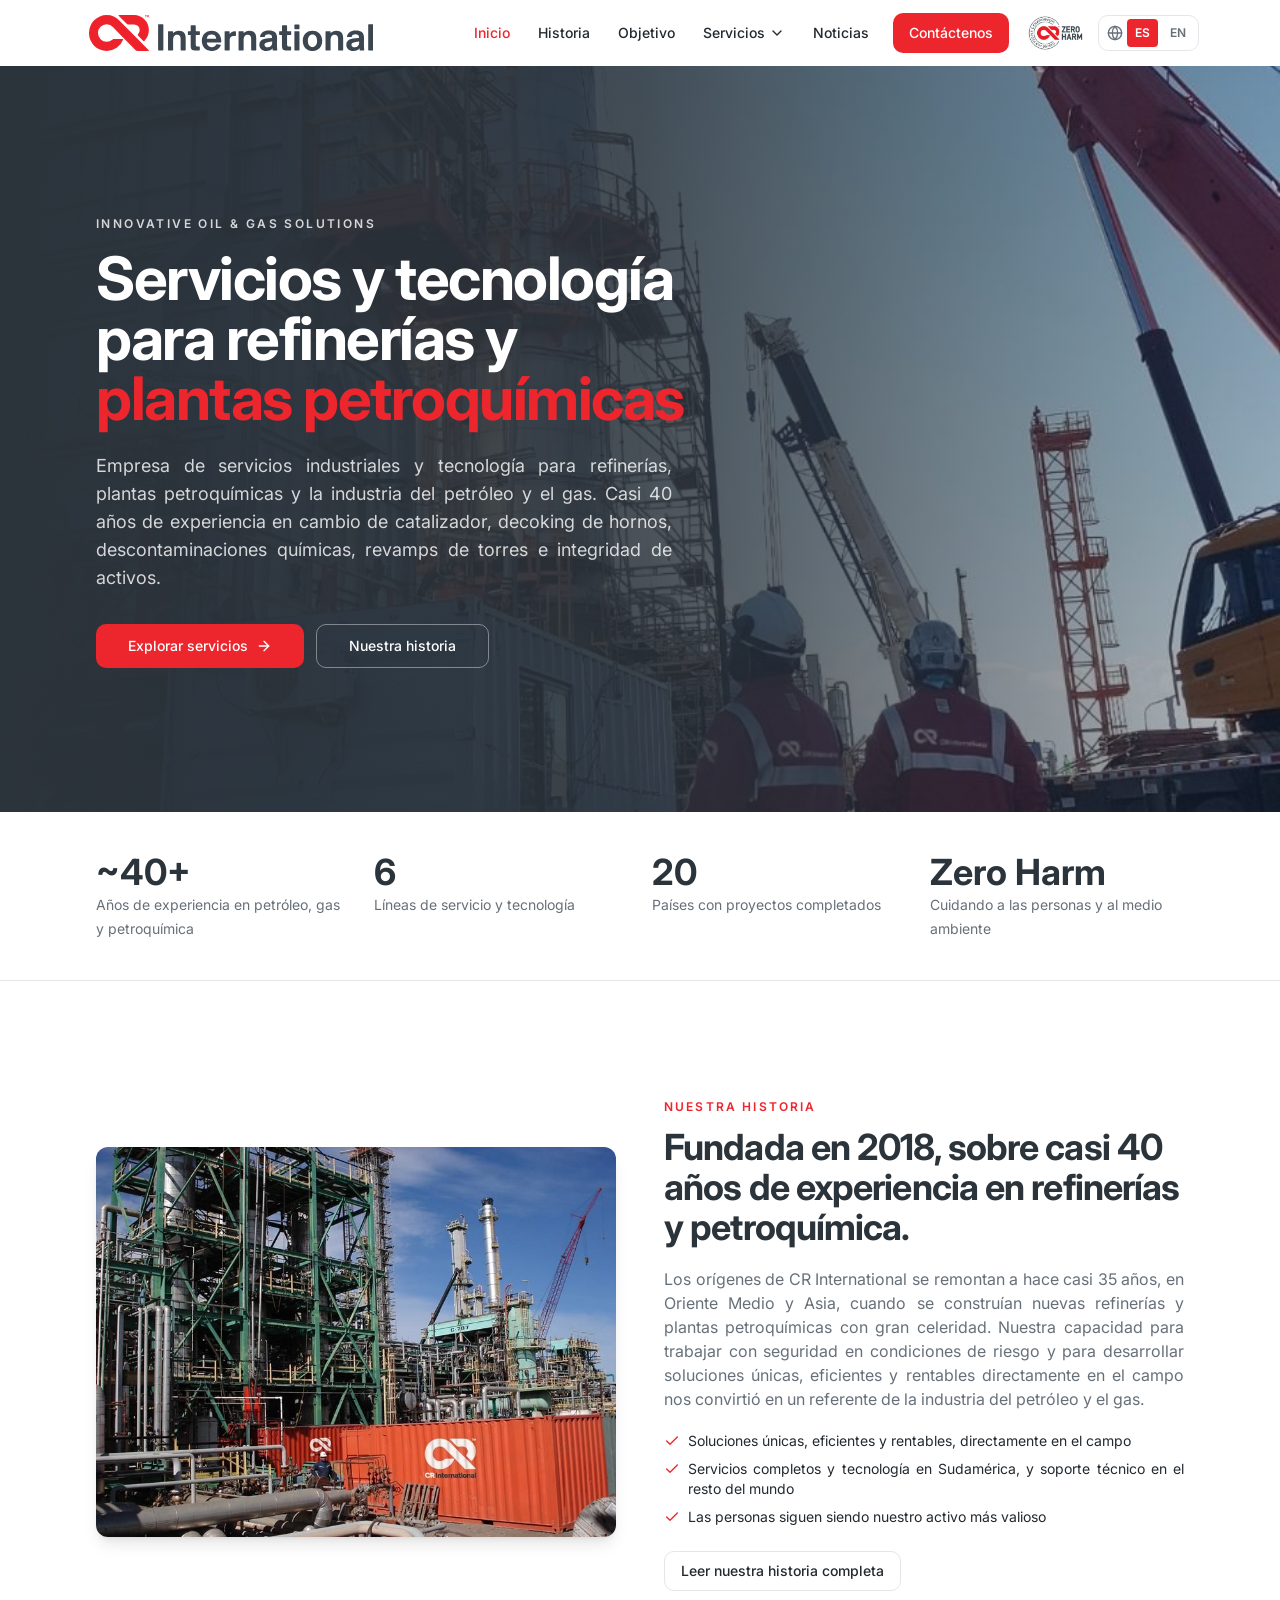
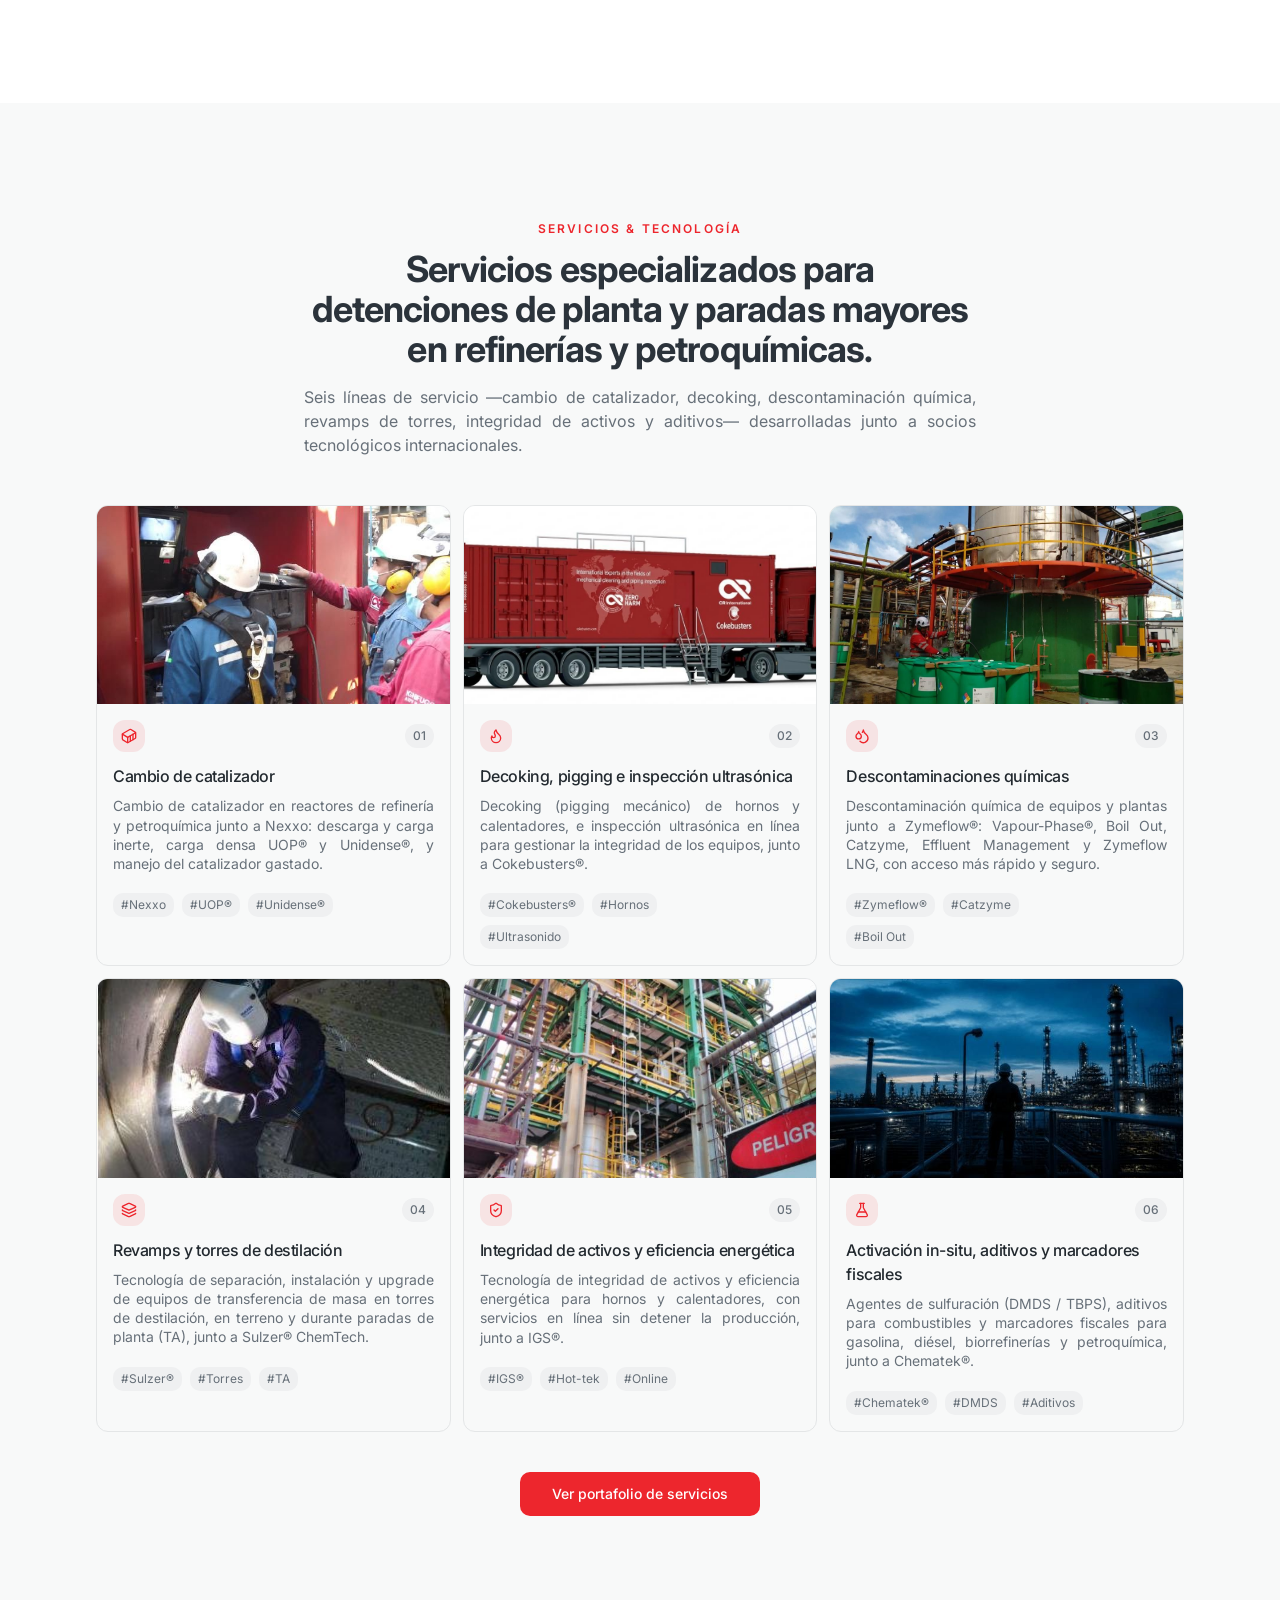
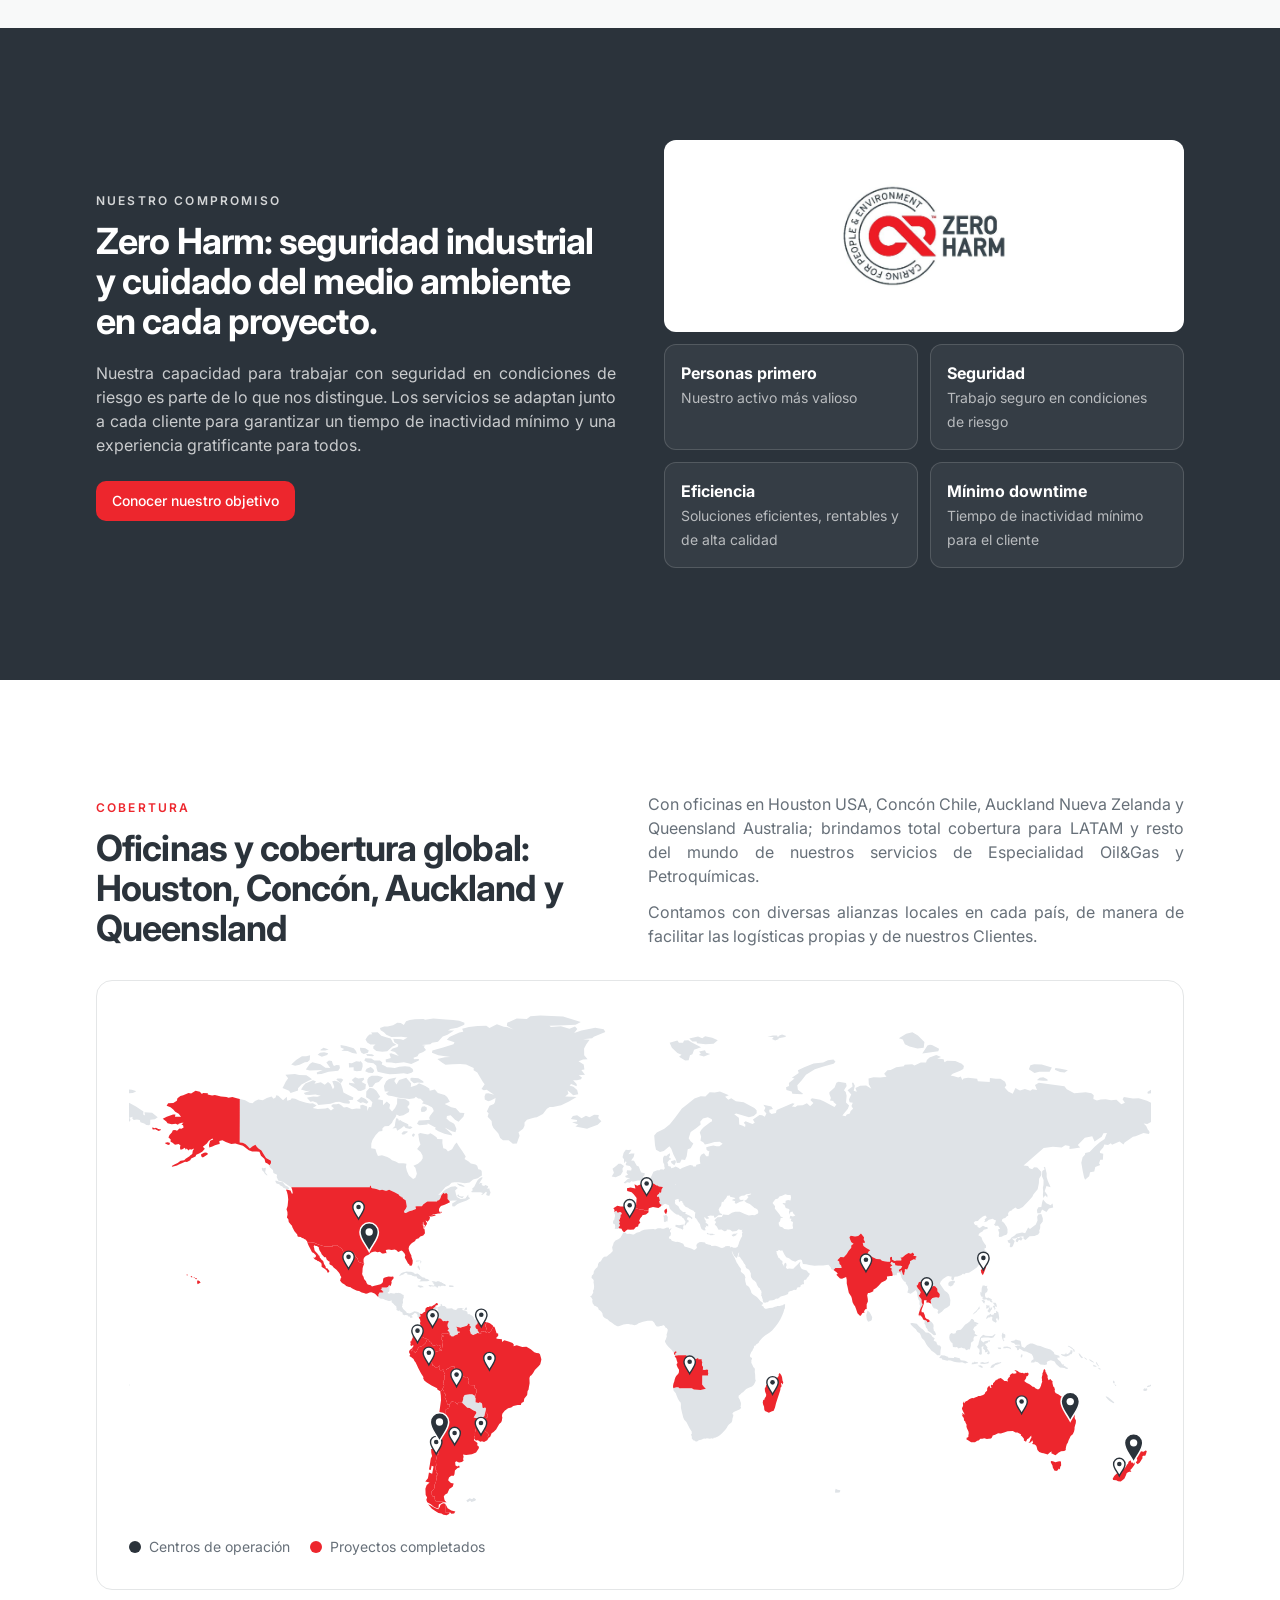
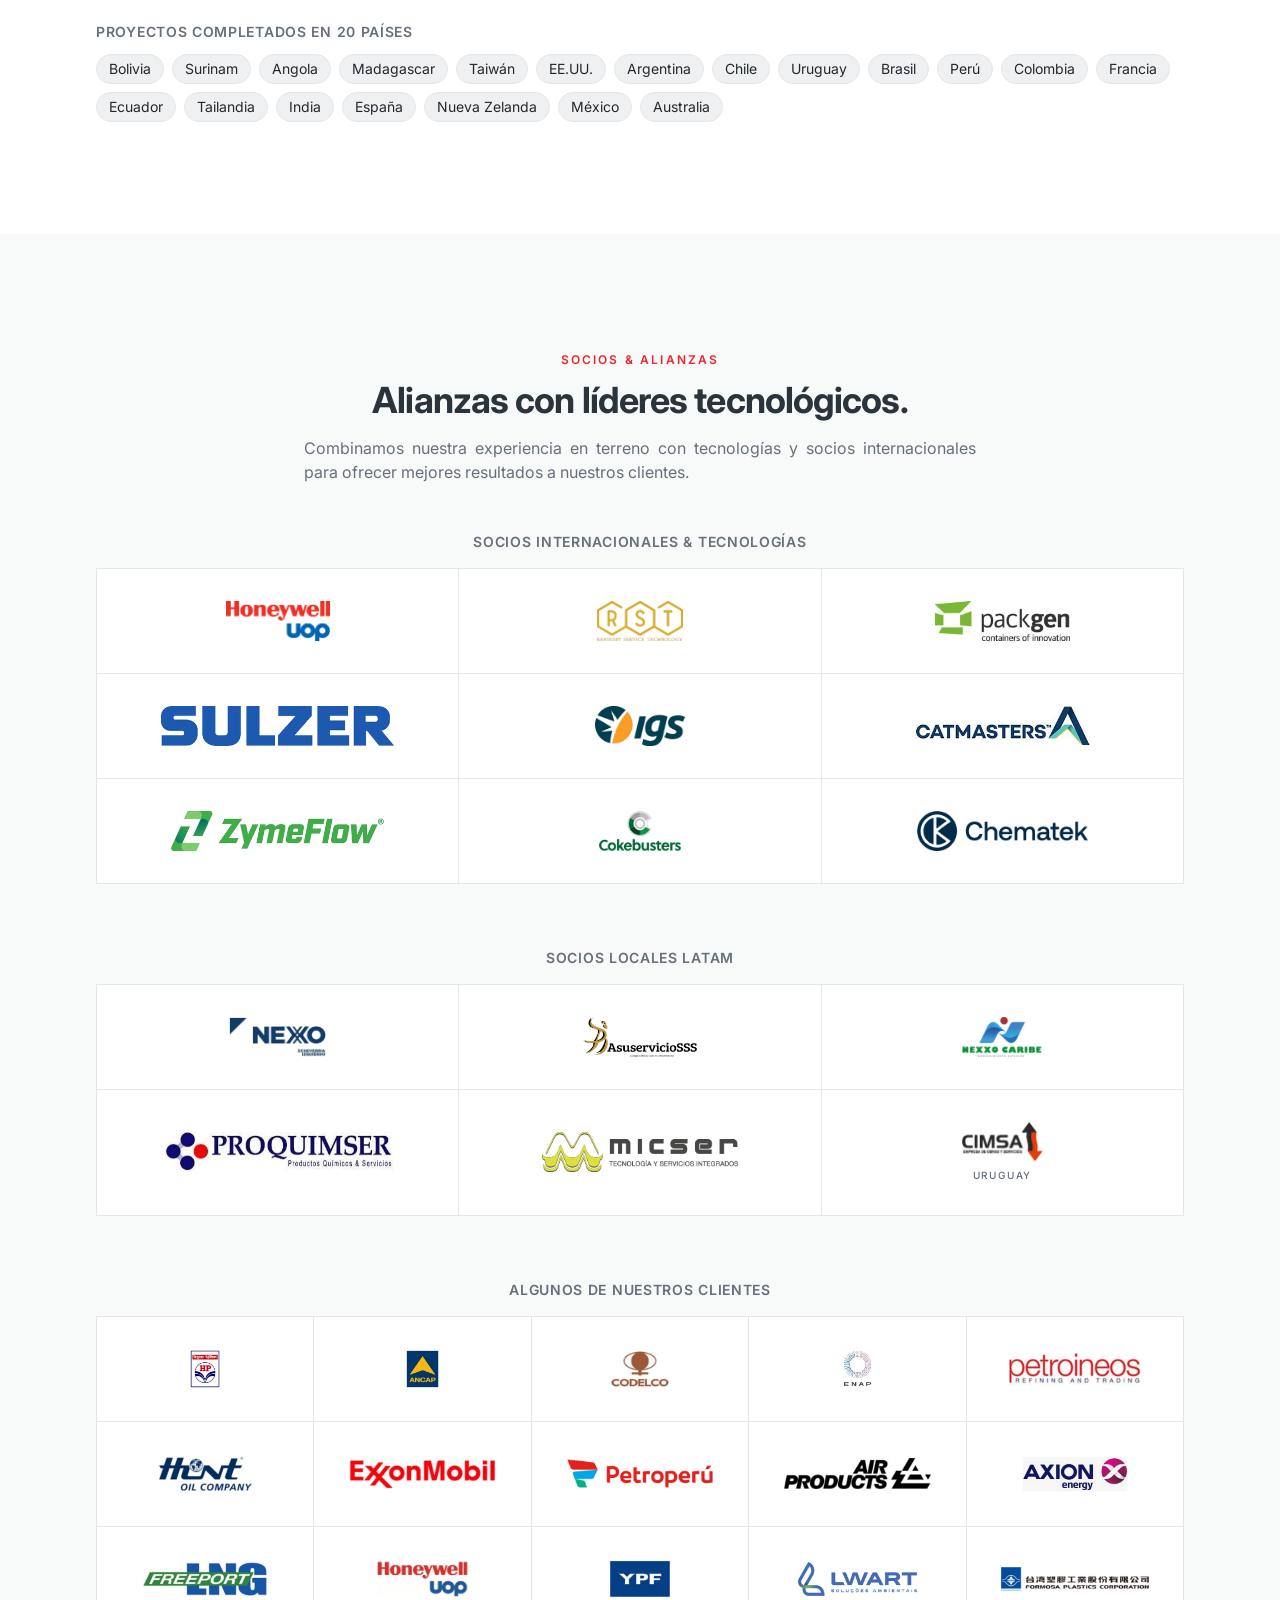
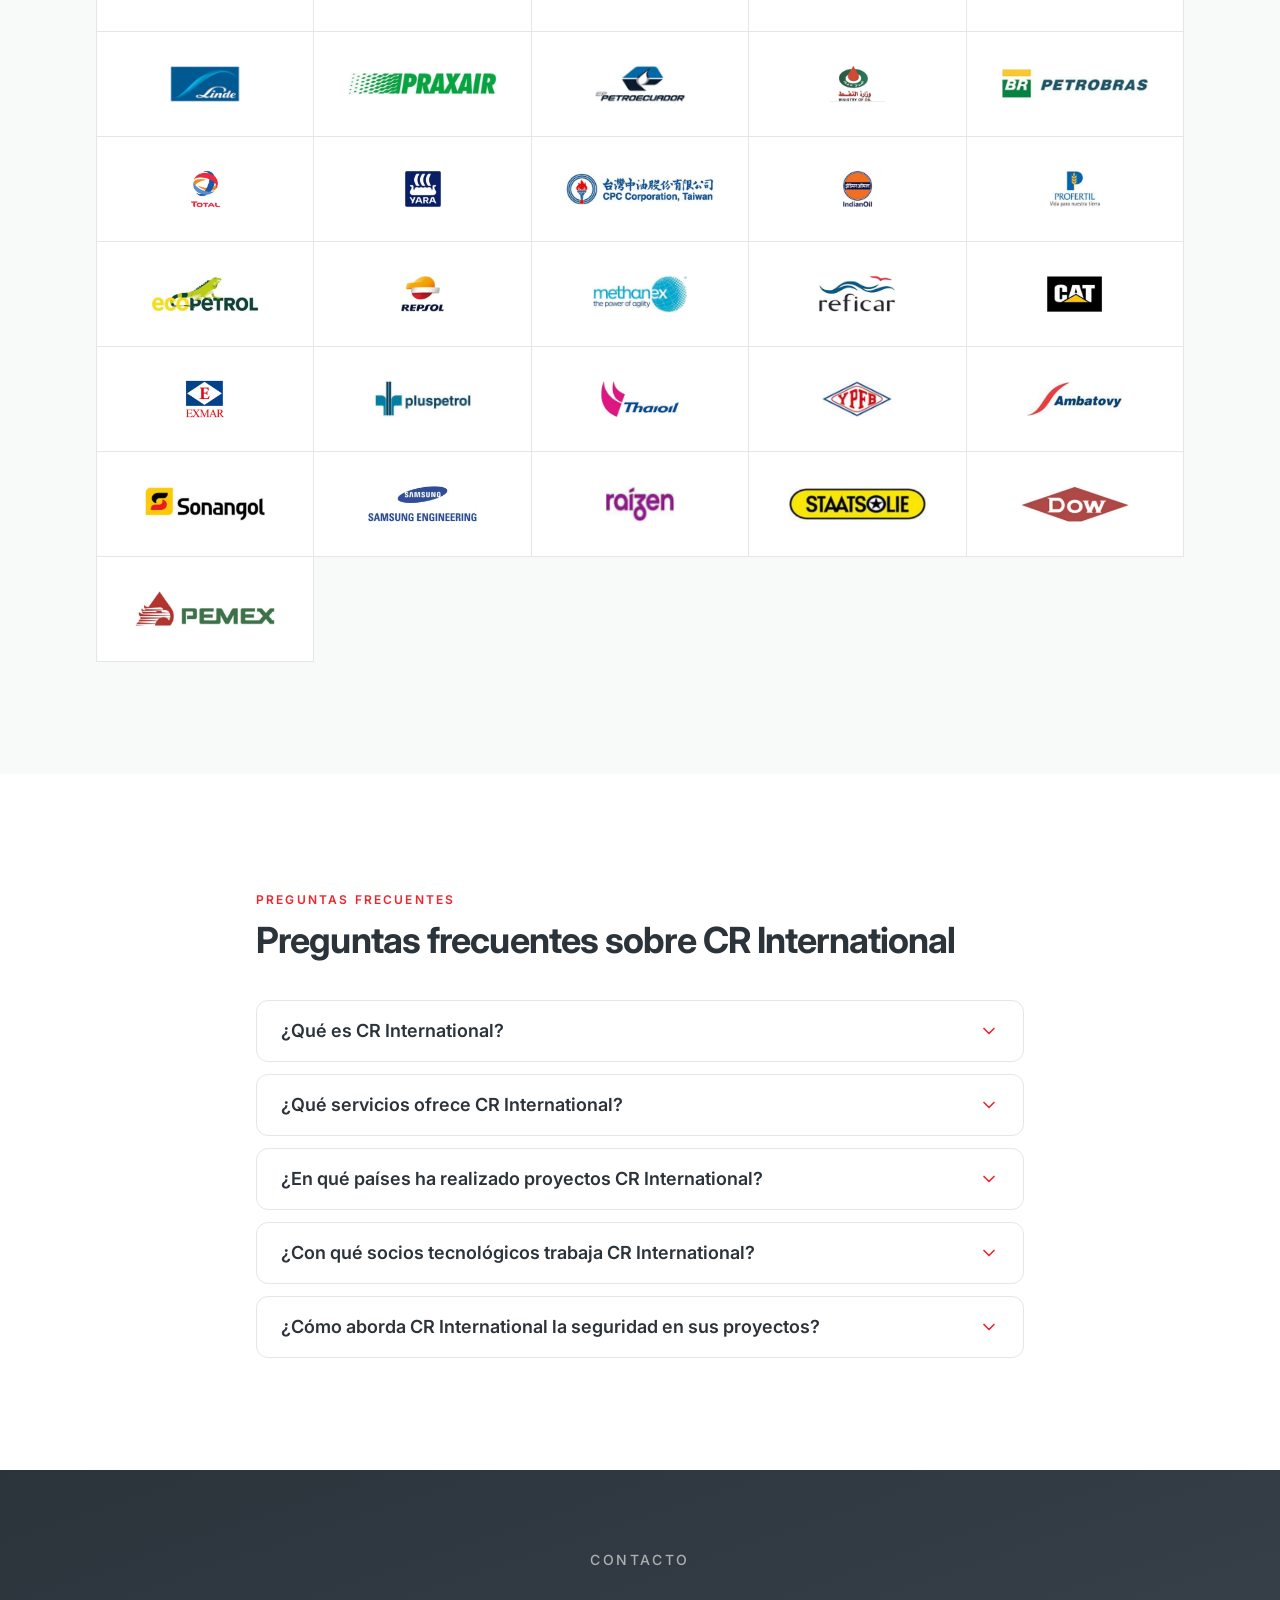
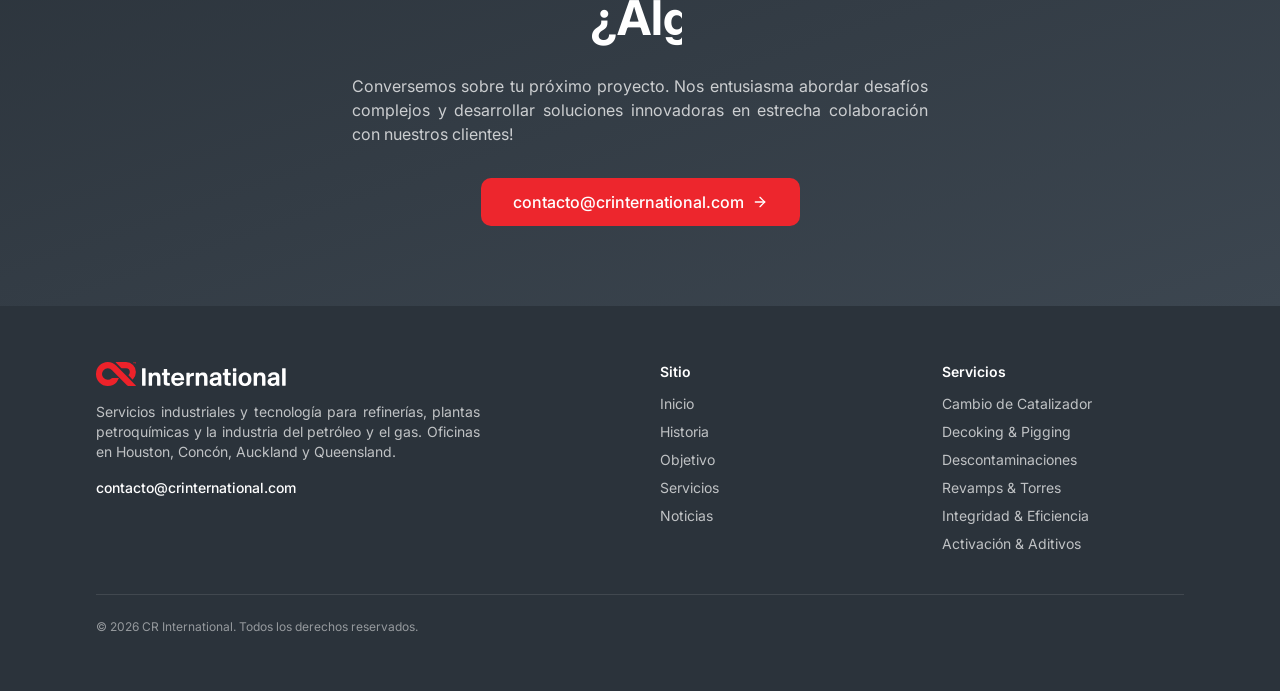
==== commit c01f8039: "Rename index_12.html to index.html" ====
--- a/index.html
+++ b/index.html
@@ -34,7 +34,7 @@
       "knowsAbout": ["Cambio de catalizador", "Decoking de hornos", "Pigging mecánico", "Inspección ultrasónica", "Descontaminaciones químicas", "Revamps de torres de destilación", "Integridad de activos", "Eficiencia energética", "Activación de catalizadores con DMDS", "Marcadores fiscales"]
     }
     </script>
-    <style>*,:before,:after{--tw-border-spacing-x: 0;--tw-border-spacing-y: 0;--tw-translate-x: 0;--tw-translate-y: 0;--tw-rotate: 0;--tw-skew-x: 0;--tw-skew-y: 0;--tw-scale-x: 1;--tw-scale-y: 1;--tw-pan-x: ;--tw-pan-y: ;--tw-pinch-zoom: ;--tw-scroll-snap-strictness: proximity;--tw-gradient-from-position: ;--tw-gradient-via-position: ;--tw-gradient-to-position: ;--tw-ordinal: ;--tw-slashed-zero: ;--tw-numeric-figure: ;--tw-numeric-spacing: ;--tw-numeric-fraction: ;--tw-ring-inset: ;--tw-ring-offset-width: 0px;--tw-ring-offset-color: #fff;--tw-ring-color: rgb(59 130 246 / .5);--tw-ring-offset-shadow: 0 0 #0000;--tw-ring-shadow: 0 0 #0000;--tw-shadow: 0 0 #0000;--tw-shadow-colored: 0 0 #0000;--tw-blur: ;--tw-brightness: ;--tw-contrast: ;--tw-grayscale: ;--tw-hue-rotate: ;--tw-invert: ;--tw-saturate: ;--tw-sepia: ;--tw-drop-shadow: ;--tw-backdrop-blur: ;--tw-backdrop-brightness: ;--tw-backdrop-contrast: ;--tw-backdrop-grayscale: ;--tw-backdrop-hue-rotate: ;--tw-backdrop-invert: ;--tw-backdrop-opacity: ;--tw-backdrop-saturate: ;--tw-backdrop-sepia: ;--tw-contain-size: ;--tw-contain-layout: ;--tw-contain-paint: ;--tw-contain-style: }::backdrop{--tw-border-spacing-x: 0;--tw-border-spacing-y: 0;--tw-translate-x: 0;--tw-translate-y: 0;--tw-rotate: 0;--tw-skew-x: 0;--tw-skew-y: 0;--tw-scale-x: 1;--tw-scale-y: 1;--tw-pan-x: ;--tw-pan-y: ;--tw-pinch-zoom: ;--tw-scroll-snap-strictness: proximity;--tw-gradient-from-position: ;--tw-gradient-via-position: ;--tw-gradient-to-position: ;--tw-ordinal: ;--tw-slashed-zero: ;--tw-numeric-figure: ;--tw-numeric-spacing: ;--tw-numeric-fraction: ;--tw-ring-inset: ;--tw-ring-offset-width: 0px;--tw-ring-offset-color: #fff;--tw-ring-color: rgb(59 130 246 / .5);--tw-ring-offset-shadow: 0 0 #0000;--tw-ring-shadow: 0 0 #0000;--tw-shadow: 0 0 #0000;--tw-shadow-colored: 0 0 #0000;--tw-blur: ;--tw-brightness: ;--tw-contrast: ;--tw-grayscale: ;--tw-hue-rotate: ;--tw-invert: ;--tw-saturate: ;--tw-sepia: ;--tw-drop-shadow: ;--tw-backdrop-blur: ;--tw-backdrop-brightness: ;--tw-backdrop-contrast: ;--tw-backdrop-grayscale: ;--tw-backdrop-hue-rotate: ;--tw-backdrop-invert: ;--tw-backdrop-opacity: ;--tw-backdrop-saturate: ;--tw-backdrop-sepia: ;--tw-contain-size: ;--tw-contain-layout: ;--tw-contain-paint: ;--tw-contain-style: }*,:before,:after{box-sizing:border-box;border-width:0;border-style:solid;border-color:#e5e7eb}:before,:after{--tw-content: ""}html,:host{line-height:1.5;-webkit-text-size-adjust:100%;-moz-tab-size:4;-o-tab-size:4;tab-size:4;font-family:Inter,system-ui,sans-serif;font-feature-settings:normal;font-variation-settings:normal;-webkit-tap-highlight-color:transparent}body{margin:0;line-height:inherit}hr{height:0;color:inherit;border-top-width:1px}abbr:where([title]){-webkit-text-decoration:underline dotted;text-decoration:underline dotted}h1,h2,h3,h4,h5,h6{font-size:inherit;font-weight:inherit}a{color:inherit;text-decoration:inherit}b,strong{font-weight:bolder}code,kbd,samp,pre{font-family:ui-monospace,SFMono-Regular,Menlo,Monaco,Consolas,Liberation Mono,Courier New,monospace;font-feature-settings:normal;font-variation-settings:normal;font-size:1em}small{font-size:80%}sub,sup{font-size:75%;line-height:0;position:relative;vertical-align:baseline}sub{bottom:-.25em}sup{top:-.5em}table{text-indent:0;border-color:inherit;border-collapse:collapse}button,input,optgroup,select,textarea{font-family:inherit;font-feature-settings:inherit;font-variation-settings:inherit;font-size:100%;font-weight:inherit;line-height:inherit;letter-spacing:inherit;color:inherit;margin:0;padding:0}button,select{text-transform:none}button,input:where([type=button]),input:where([type=reset]),input:where([type=submit]){-webkit-appearance:button;background-color:transparent;background-image:none}:-moz-focusring{outline:auto}:-moz-ui-invalid{box-shadow:none}progress{vertical-align:baseline}::-webkit-inner-spin-button,::-webkit-outer-spin-button{height:auto}[type=search]{-webkit-appearance:textfield;outline-offset:-2px}::-webkit-search-decoration{-webkit-appearance:none}::-webkit-file-upload-button{-webkit-appearance:button;font:inherit}summary{display:list-item}blockquote,dl,dd,h1,h2,h3,h4,h5,h6,hr,figure,p,pre{margin:0}fieldset{margin:0;padding:0}legend{padding:0}ol,ul,menu{list-style:none;margin:0;padding:0}dialog{padding:0}textarea{resize:vertical}input::-moz-placeholder,textarea::-moz-placeholder{opacity:1;color:#9ca3af}input::placeholder,textarea::placeholder{opacity:1;color:#9ca3af}button,[role=button]{cursor:pointer}:disabled{cursor:default}img,svg,video,canvas,audio,iframe,embed,object{display:block;vertical-align:middle}img,video{max-width:100%;height:auto}[hidden]:where(:not([hidden=until-found])){display:none}:root{--background: 0 0% 100%;--foreground: 210 16% 16%;--primary: 358 85% 54%;--primary-foreground: 0 0% 100%;--secondary: 210 7% 94%;--secondary-foreground: 210 16% 20%;--muted: 210 7% 96%;--muted-foreground: 209 8% 44%;--accent: 210 7% 96%;--accent-foreground: 210 16% 16%;--destructive: 0 84% 60%;--destructive-foreground: 0 0% 98%;--border: 210 7% 90%;--input: 210 7% 90%;--ring: 358 85% 54%;--radius: .75rem}*{border-color:hsl(var(--border))}html{scroll-behavior:smooth}body{background-color:hsl(var(--background));font-family:Inter,system-ui,sans-serif;color:hsl(var(--foreground));-webkit-font-smoothing:antialiased;-moz-osx-font-smoothing:grayscale}p,li{text-align:justify;-webkit-hyphens:auto;hyphens:auto}html{-webkit-hyphens:auto}h1,h2,h3{letter-spacing:-.025em;--tw-text-opacity: 1;color:rgb(43 51 59 / var(--tw-text-opacity, 1))}.container{width:100%;margin-right:auto;margin-left:auto;padding-right:1.5rem;padding-left:1.5rem}@media (min-width: 1180px){.container{max-width:1180px}}.pointer-events-none{pointer-events:none}.invisible{visibility:hidden}.fixed{position:fixed}.absolute{position:absolute}.relative{position:relative}.sticky{position:sticky}.inset-0{top:0;right:0;bottom:0;left:0}.-left-\[41px\]{left:-41px}.bottom-0{bottom:0}.left-0{left:0}.right-0{right:0}.top-0{top:0}.top-1\.5{top:.375rem}.top-1\/2{top:50%}.top-16{top:4rem}.top-full{top:100%}.isolate{isolation:isolate}.-z-10{z-index:-10}.z-50{z-index:50}.col-span-2{grid-column:span 2 / span 2}.-mx-4{margin-left:-1rem;margin-right:-1rem}.mx-auto{margin-left:auto;margin-right:auto}.my-6{margin-top:1.5rem;margin-bottom:1.5rem}.-mt-4{margin-top:-1rem}.mb-1{margin-bottom:.25rem}.mb-10{margin-bottom:2.5rem}.mb-12{margin-bottom:3rem}.mb-16{margin-bottom:4rem}.mb-2{margin-bottom:.5rem}.mb-3{margin-bottom:.75rem}.mb-4{margin-bottom:1rem}.mb-6{margin-bottom:1.5rem}.mb-8{margin-bottom:2rem}.ml-2{margin-left:.5rem}.ml-3{margin-left:.75rem}.mt-0\.5{margin-top:.125rem}.mt-1{margin-top:.25rem}.mt-1\.5{margin-top:.375rem}.mt-10{margin-top:2.5rem}.mt-12{margin-top:3rem}.mt-16{margin-top:4rem}.mt-2{margin-top:.5rem}.mt-3{margin-top:.75rem}.mt-4{margin-top:1rem}.mt-5{margin-top:1.25rem}.mt-6{margin-top:1.5rem}.mt-8{margin-top:2rem}.mt-auto{margin-top:auto}.block{display:block}.inline-block{display:inline-block}.inline{display:inline}.flex{display:flex}.inline-flex{display:inline-flex}.grid{display:grid}.hidden{display:none}.aspect-\[16\/9\]{aspect-ratio:16/9}.aspect-\[4\/3\]{aspect-ratio:4/3}.size-3{width:.75rem;height:.75rem}.size-4{width:1rem;height:1rem}.size-5{width:1.25rem;height:1.25rem}.size-6{width:1.5rem;height:1.5rem}.h-10{height:2.5rem}.h-11{height:2.75rem}.h-12{height:3rem}.h-16{height:4rem}.h-36{height:9rem}.h-4{height:1rem}.h-40{height:10rem}.h-6{height:1.5rem}.h-7{height:1.75rem}.h-8{height:2rem}.h-9{height:2.25rem}.h-\[100\%\]{height:100%}.h-auto{height:auto}.h-full{height:100%}.min-h-\[240px\]{min-height:240px}.min-h-screen{min-height:100vh}.w-10{width:2.5rem}.w-12{width:3rem}.w-72{width:18rem}.w-8{width:2rem}.w-\[4px\]{width:4px}.w-auto{width:auto}.w-full{width:100%}.max-w-2xl{max-width:42rem}.max-w-3xl{max-width:48rem}.max-w-4xl{max-width:56rem}.max-w-6xl{max-width:72rem}.max-w-\[130px\]{max-width:130px}.max-w-full{max-width:100%}.max-w-sm{max-width:24rem}.max-w-xl{max-width:36rem}.flex-1{flex:1 1 0%}.shrink-0{flex-shrink:0}.-translate-y-0\.5{--tw-translate-y: -.125rem;transform:translate(var(--tw-translate-x),var(--tw-translate-y)) rotate(var(--tw-rotate)) skew(var(--tw-skew-x)) skewY(var(--tw-skew-y)) scaleX(var(--tw-scale-x)) scaleY(var(--tw-scale-y))}.-translate-y-1\/2{--tw-translate-y: -50%;transform:translate(var(--tw-translate-x),var(--tw-translate-y)) rotate(var(--tw-rotate)) skew(var(--tw-skew-x)) skewY(var(--tw-skew-y)) scaleX(var(--tw-scale-x)) scaleY(var(--tw-scale-y))}.-rotate-45{--tw-rotate: -45deg;transform:translate(var(--tw-translate-x),var(--tw-translate-y)) rotate(var(--tw-rotate)) skew(var(--tw-skew-x)) skewY(var(--tw-skew-y)) scaleX(var(--tw-scale-x)) scaleY(var(--tw-scale-y))}.rotate-90{--tw-rotate: 90deg;transform:translate(var(--tw-translate-x),var(--tw-translate-y)) rotate(var(--tw-rotate)) skew(var(--tw-skew-x)) skewY(var(--tw-skew-y)) scaleX(var(--tw-scale-x)) scaleY(var(--tw-scale-y))}.transform{transform:translate(var(--tw-translate-x),var(--tw-translate-y)) rotate(var(--tw-rotate)) skew(var(--tw-skew-x)) skewY(var(--tw-skew-y)) scaleX(var(--tw-scale-x)) scaleY(var(--tw-scale-y))}.cursor-pointer{cursor:pointer}.select-none{-webkit-user-select:none;-moz-user-select:none;user-select:none}.list-none{list-style-type:none}.grid-cols-1{grid-template-columns:repeat(1,minmax(0,1fr))}.grid-cols-2{grid-template-columns:repeat(2,minmax(0,1fr))}.flex-col{flex-direction:column}.flex-wrap{flex-wrap:wrap}.items-start{align-items:flex-start}.items-center{align-items:center}.items-stretch{align-items:stretch}.justify-end{justify-content:flex-end}.justify-center{justify-content:center}.justify-between{justify-content:space-between}.gap-1{gap:.25rem}.gap-1\.5{gap:.375rem}.gap-10{gap:2.5rem}.gap-12{gap:3rem}.gap-2{gap:.5rem}.gap-3{gap:.75rem}.gap-4{gap:1rem}.gap-5{gap:1.25rem}.gap-6{gap:1.5rem}.gap-y-1{row-gap:.25rem}.gap-y-2{row-gap:.5rem}.space-x-1>:not([hidden])~:not([hidden]){--tw-space-x-reverse: 0;margin-right:calc(.25rem * var(--tw-space-x-reverse));margin-left:calc(.25rem * calc(1 - var(--tw-space-x-reverse)))}.space-y-1>:not([hidden])~:not([hidden]){--tw-space-y-reverse: 0;margin-top:calc(.25rem * calc(1 - var(--tw-space-y-reverse)));margin-bottom:calc(.25rem * var(--tw-space-y-reverse))}.space-y-2>:not([hidden])~:not([hidden]){--tw-space-y-reverse: 0;margin-top:calc(.5rem * calc(1 - var(--tw-space-y-reverse)));margin-bottom:calc(.5rem * var(--tw-space-y-reverse))}.space-y-2\.5>:not([hidden])~:not([hidden]){--tw-space-y-reverse: 0;margin-top:calc(.625rem * calc(1 - var(--tw-space-y-reverse)));margin-bottom:calc(.625rem * var(--tw-space-y-reverse))}.space-y-3>:not([hidden])~:not([hidden]){--tw-space-y-reverse: 0;margin-top:calc(.75rem * calc(1 - var(--tw-space-y-reverse)));margin-bottom:calc(.75rem * var(--tw-space-y-reverse))}.space-y-4>:not([hidden])~:not([hidden]){--tw-space-y-reverse: 0;margin-top:calc(1rem * calc(1 - var(--tw-space-y-reverse)));margin-bottom:calc(1rem * var(--tw-space-y-reverse))}.space-y-5>:not([hidden])~:not([hidden]){--tw-space-y-reverse: 0;margin-top:calc(1.25rem * calc(1 - var(--tw-space-y-reverse)));margin-bottom:calc(1.25rem * var(--tw-space-y-reverse))}.overflow-hidden{overflow:hidden}.overflow-y-auto{overflow-y:auto}.whitespace-nowrap{white-space:nowrap}.rounded{border-radius:.25rem}.rounded-2xl{border-radius:1rem}.rounded-full{border-radius:9999px}.rounded-lg{border-radius:var(--radius)}.rounded-md{border-radius:calc(var(--radius) - 2px)}.rounded-sm{border-radius:calc(var(--radius) - 4px)}.rounded-xl{border-radius:.75rem}.border{border-width:1px}.border-4{border-width:4px}.border-y{border-top-width:1px;border-bottom-width:1px}.border-b{border-bottom-width:1px}.border-l{border-left-width:1px}.border-l-2{border-left-width:2px}.border-l-4{border-left-width:4px}.border-r{border-right-width:1px}.border-t{border-top-width:1px}.border-background{border-color:hsl(var(--background))}.border-border{border-color:hsl(var(--border))}.border-input{border-color:hsl(var(--input))}.border-primary{border-color:hsl(var(--primary))}.border-transparent{border-color:transparent}.border-white\/10{border-color:#ffffff1a}.border-white\/15{border-color:#ffffff26}.border-white\/40{border-color:#fff6}.bg-background{background-color:hsl(var(--background))}.bg-background\/90{background-color:hsl(var(--background) / .9)}.bg-background\/95{background-color:hsl(var(--background) / .95)}.bg-destructive{background-color:hsl(var(--destructive))}.bg-muted{background-color:hsl(var(--muted))}.bg-muted\/50{background-color:hsl(var(--muted) / .5)}.bg-muted\/60{background-color:hsl(var(--muted) / .6)}.bg-navy{--tw-bg-opacity: 1;background-color:rgb(43 51 59 / var(--tw-bg-opacity, 1))}.bg-navy-2{--tw-bg-opacity: 1;background-color:rgb(60 70 80 / var(--tw-bg-opacity, 1))}.bg-primary{background-color:hsl(var(--primary))}.bg-primary\/10{background-color:hsl(var(--primary) / .1)}.bg-secondary{background-color:hsl(var(--secondary))}.bg-transparent{background-color:transparent}.bg-white{--tw-bg-opacity: 1;background-color:rgb(255 255 255 / var(--tw-bg-opacity, 1))}.bg-white\/5{background-color:#ffffff0d}.bg-\[radial-gradient\(circle_at_1px_1px\,rgba\(0\,0\,0\,0\.05\)_1px\,transparent_0\)\]{background-image:radial-gradient(circle at 1px 1px,rgba(0,0,0,.05) 1px,transparent 0)}.bg-gradient-to-br{background-image:linear-gradient(to bottom right,var(--tw-gradient-stops))}.bg-gradient-to-r{background-image:linear-gradient(to right,var(--tw-gradient-stops))}.from-navy{--tw-gradient-from: #2b333b var(--tw-gradient-from-position);--tw-gradient-to: rgb(43 51 59 / 0) var(--tw-gradient-to-position);--tw-gradient-stops: var(--tw-gradient-from), var(--tw-gradient-to)}.from-transparent{--tw-gradient-from: transparent var(--tw-gradient-from-position);--tw-gradient-to: rgb(0 0 0 / 0) var(--tw-gradient-to-position);--tw-gradient-stops: var(--tw-gradient-from), var(--tw-gradient-to)}.via-border\/50{--tw-gradient-to: hsl(var(--border) / 0) var(--tw-gradient-to-position);--tw-gradient-stops: var(--tw-gradient-from), hsl(var(--border) / .5) var(--tw-gradient-via-position), var(--tw-gradient-to)}.via-navy\/85{--tw-gradient-to: rgb(43 51 59 / 0) var(--tw-gradient-to-position);--tw-gradient-stops: var(--tw-gradient-from), rgb(43 51 59 / .85) var(--tw-gradient-via-position), var(--tw-gradient-to)}.to-navy-2{--tw-gradient-to: #3c4650 var(--tw-gradient-to-position)}.to-navy\/30{--tw-gradient-to: rgb(43 51 59 / .3) var(--tw-gradient-to-position)}.to-transparent{--tw-gradient-to: transparent var(--tw-gradient-to-position)}.bg-\[length\:4px_4px\]{background-size:4px 4px}.fill-\[\#dfe3e7\]{fill:#dfe3e7}.fill-primary{fill:hsl(var(--primary))}.object-contain{-o-object-fit:contain;object-fit:contain}.object-cover{-o-object-fit:cover;object-fit:cover}.p-2{padding:.5rem}.p-4{padding:1rem}.p-5{padding:1.25rem}.p-6{padding:1.5rem}.p-8{padding:2rem}.p-px{padding:1px}.px-2{padding-left:.5rem;padding-right:.5rem}.px-3{padding-left:.75rem;padding-right:.75rem}.px-4{padding-left:1rem;padding-right:1rem}.px-5{padding-left:1.25rem;padding-right:1.25rem}.px-6{padding-left:1.5rem;padding-right:1.5rem}.px-8{padding-left:2rem;padding-right:2rem}.py-1{padding-top:.25rem;padding-bottom:.25rem}.py-10{padding-top:2.5rem;padding-bottom:2.5rem}.py-14{padding-top:3.5rem;padding-bottom:3.5rem}.py-16{padding-top:4rem;padding-bottom:4rem}.py-2{padding-top:.5rem;padding-bottom:.5rem}.py-20{padding-top:5rem;padding-bottom:5rem}.py-24{padding-top:6rem;padding-bottom:6rem}.py-4{padding-top:1rem;padding-bottom:1rem}.py-6{padding-top:1.5rem;padding-bottom:1.5rem}.pb-1{padding-bottom:.25rem}.pb-2{padding-bottom:.5rem}.pl-2{padding-left:.5rem}.pl-3{padding-left:.75rem}.pl-8{padding-left:2rem}.pr-1{padding-right:.25rem}.pt-1{padding-top:.25rem}.pt-2{padding-top:.5rem}.pt-3{padding-top:.75rem}.pt-6{padding-top:1.5rem}.text-center{text-align:center}.text-right{text-align:right}.align-middle{vertical-align:middle}.text-2xl{font-size:1.5rem;line-height:2rem}.text-3xl{font-size:1.875rem;line-height:2.25rem}.text-4xl{font-size:2.25rem;line-height:2.5rem}.text-\[10px\]{font-size:10px}.text-base{font-size:1rem;line-height:1.5rem}.text-lg{font-size:1.125rem;line-height:1.75rem}.text-sm{font-size:.875rem;line-height:1.25rem}.text-xl{font-size:1.25rem;line-height:1.75rem}.text-xs{font-size:.75rem;line-height:1rem}.font-bold{font-weight:700}.font-medium{font-weight:500}.font-normal{font-weight:400}.font-semibold{font-weight:600}.uppercase{text-transform:uppercase}.leading-\[1\.05\]{line-height:1.05}.leading-relaxed{line-height:1.625}.leading-snug{line-height:1.375}.leading-tight{line-height:1.25}.tracking-\[0\.18em\]{letter-spacing:.18em}.tracking-\[0\.2em\]{letter-spacing:.2em}.tracking-tight{letter-spacing:-.025em}.tracking-wider{letter-spacing:.05em}.text-destructive-foreground{color:hsl(var(--destructive-foreground))}.text-foreground{color:hsl(var(--foreground))}.text-foreground\/80{color:hsl(var(--foreground) / .8)}.text-muted-foreground{color:hsl(var(--muted-foreground))}.text-navy{--tw-text-opacity: 1;color:rgb(43 51 59 / var(--tw-text-opacity, 1))}.text-primary{color:hsl(var(--primary))}.text-primary-foreground{color:hsl(var(--primary-foreground))}.text-secondary-foreground{color:hsl(var(--secondary-foreground))}.text-white{--tw-text-opacity: 1;color:rgb(255 255 255 / var(--tw-text-opacity, 1))}.text-white\/50{color:#ffffff80}.text-white\/60{color:#fff9}.text-white\/65{color:#ffffffa6}.text-white\/70{color:#ffffffb3}.text-white\/75{color:#ffffffbf}.text-white\/80{color:#fffc}.text-white\/90{color:#ffffffe6}.underline-offset-4{text-underline-offset:4px}.opacity-0{opacity:0}.opacity-100{opacity:1}.shadow-\[0_2px_12px_rgba\(0\,0\,0\,0\.08\)\]{--tw-shadow: 0 2px 12px rgba(0,0,0,.08);--tw-shadow-colored: 0 2px 12px var(--tw-shadow-color);box-shadow:var(--tw-ring-offset-shadow, 0 0 #0000),var(--tw-ring-shadow, 0 0 #0000),var(--tw-shadow)}.shadow-lg{--tw-shadow: 0 10px 15px -3px rgb(0 0 0 / .1), 0 4px 6px -4px rgb(0 0 0 / .1);--tw-shadow-colored: 0 10px 15px -3px var(--tw-shadow-color), 0 4px 6px -4px var(--tw-shadow-color);box-shadow:var(--tw-ring-offset-shadow, 0 0 #0000),var(--tw-ring-shadow, 0 0 #0000),var(--tw-shadow)}.shadow-xl{--tw-shadow: 0 20px 25px -5px rgb(0 0 0 / .1), 0 8px 10px -6px rgb(0 0 0 / .1);--tw-shadow-colored: 0 20px 25px -5px var(--tw-shadow-color), 0 8px 10px -6px var(--tw-shadow-color);box-shadow:var(--tw-ring-offset-shadow, 0 0 #0000),var(--tw-ring-shadow, 0 0 #0000),var(--tw-shadow)}.outline{outline-style:solid}.ring-offset-background{--tw-ring-offset-color: hsl(var(--background))}.filter{filter:var(--tw-blur) var(--tw-brightness) var(--tw-contrast) var(--tw-grayscale) var(--tw-hue-rotate) var(--tw-invert) var(--tw-saturate) var(--tw-sepia) var(--tw-drop-shadow)}.backdrop-blur-lg{--tw-backdrop-blur: blur(16px);-webkit-backdrop-filter:var(--tw-backdrop-blur) var(--tw-backdrop-brightness) var(--tw-backdrop-contrast) var(--tw-backdrop-grayscale) var(--tw-backdrop-hue-rotate) var(--tw-backdrop-invert) var(--tw-backdrop-opacity) var(--tw-backdrop-saturate) var(--tw-backdrop-sepia);backdrop-filter:var(--tw-backdrop-blur) var(--tw-backdrop-brightness) var(--tw-backdrop-contrast) var(--tw-backdrop-grayscale) var(--tw-backdrop-hue-rotate) var(--tw-backdrop-invert) var(--tw-backdrop-opacity) var(--tw-backdrop-saturate) var(--tw-backdrop-sepia)}.backdrop-blur-sm{--tw-backdrop-blur: blur(4px);-webkit-backdrop-filter:var(--tw-backdrop-blur) var(--tw-backdrop-brightness) var(--tw-backdrop-contrast) var(--tw-backdrop-grayscale) var(--tw-backdrop-hue-rotate) var(--tw-backdrop-invert) var(--tw-backdrop-opacity) var(--tw-backdrop-saturate) var(--tw-backdrop-sepia);backdrop-filter:var(--tw-backdrop-blur) var(--tw-backdrop-brightness) var(--tw-backdrop-contrast) var(--tw-backdrop-grayscale) var(--tw-backdrop-hue-rotate) var(--tw-backdrop-invert) var(--tw-backdrop-opacity) var(--tw-backdrop-saturate) var(--tw-backdrop-sepia)}.backdrop-filter{-webkit-backdrop-filter:var(--tw-backdrop-blur) var(--tw-backdrop-brightness) var(--tw-backdrop-contrast) var(--tw-backdrop-grayscale) var(--tw-backdrop-hue-rotate) var(--tw-backdrop-invert) var(--tw-backdrop-opacity) var(--tw-backdrop-saturate) var(--tw-backdrop-sepia);backdrop-filter:var(--tw-backdrop-blur) var(--tw-backdrop-brightness) var(--tw-backdrop-contrast) var(--tw-backdrop-grayscale) var(--tw-backdrop-hue-rotate) var(--tw-backdrop-invert) var(--tw-backdrop-opacity) var(--tw-backdrop-saturate) var(--tw-backdrop-sepia)}.transition{transition-property:color,background-color,border-color,text-decoration-color,fill,stroke,opacity,box-shadow,transform,filter,backdrop-filter;transition-timing-function:cubic-bezier(.4,0,.2,1);transition-duration:.15s}.transition-all{transition-property:all;transition-timing-function:cubic-bezier(.4,0,.2,1);transition-duration:.15s}.transition-colors{transition-property:color,background-color,border-color,text-decoration-color,fill,stroke;transition-timing-function:cubic-bezier(.4,0,.2,1);transition-duration:.15s}.transition-opacity{transition-property:opacity;transition-timing-function:cubic-bezier(.4,0,.2,1);transition-duration:.15s}.transition-shadow{transition-property:box-shadow;transition-timing-function:cubic-bezier(.4,0,.2,1);transition-duration:.15s}.transition-transform{transition-property:transform;transition-timing-function:cubic-bezier(.4,0,.2,1);transition-duration:.15s}.duration-150{transition-duration:.15s}.duration-200{transition-duration:.2s}.duration-300{transition-duration:.3s}.duration-500{transition-duration:.5s}.ease-in-out{transition-timing-function:cubic-bezier(.4,0,.2,1)}.ease-out{transition-timing-function:cubic-bezier(0,0,.2,1)}@keyframes enter{0%{opacity:var(--tw-enter-opacity, 1);transform:translate3d(var(--tw-enter-translate-x, 0),var(--tw-enter-translate-y, 0),0) scale3d(var(--tw-enter-scale, 1),var(--tw-enter-scale, 1),var(--tw-enter-scale, 1)) rotate(var(--tw-enter-rotate, 0))}}@keyframes exit{to{opacity:var(--tw-exit-opacity, 1);transform:translate3d(var(--tw-exit-translate-x, 0),var(--tw-exit-translate-y, 0),0) scale3d(var(--tw-exit-scale, 1),var(--tw-exit-scale, 1),var(--tw-exit-scale, 1)) rotate(var(--tw-exit-rotate, 0))}}.duration-150{animation-duration:.15s}.duration-200{animation-duration:.2s}.duration-300{animation-duration:.3s}.duration-500{animation-duration:.5s}.ease-in-out{animation-timing-function:cubic-bezier(.4,0,.2,1)}.ease-out{animation-timing-function:cubic-bezier(0,0,.2,1)}.\[stroke-dasharray\:12_63\]{stroke-dasharray:12 63}.\[stroke-dasharray\:20_300\]{stroke-dasharray:20 300}.\[stroke-dashoffset\:-32\.42px\]{stroke-dashoffset:-32.42px}.open\:shadow-sm[open]{--tw-shadow: 0 1px 2px 0 rgb(0 0 0 / .05);--tw-shadow-colored: 0 1px 2px 0 var(--tw-shadow-color);box-shadow:var(--tw-ring-offset-shadow, 0 0 #0000),var(--tw-ring-shadow, 0 0 #0000),var(--tw-shadow)}.hover\:-translate-y-0\.5:hover{--tw-translate-y: -.125rem;transform:translate(var(--tw-translate-x),var(--tw-translate-y)) rotate(var(--tw-rotate)) skew(var(--tw-skew-x)) skewY(var(--tw-skew-y)) scaleX(var(--tw-scale-x)) scaleY(var(--tw-scale-y))}.hover\:bg-accent:hover{background-color:hsl(var(--accent))}.hover\:bg-destructive\/90:hover{background-color:hsl(var(--destructive) / .9)}.hover\:bg-primary\/90:hover{background-color:hsl(var(--primary) / .9)}.hover\:bg-secondary\/80:hover{background-color:hsl(var(--secondary) / .8)}.hover\:bg-white\/10:hover{background-color:#ffffff1a}.hover\:text-accent-foreground:hover{color:hsl(var(--accent-foreground))}.hover\:text-foreground:hover{color:hsl(var(--foreground))}.hover\:text-primary:hover{color:hsl(var(--primary))}.hover\:text-white:hover{--tw-text-opacity: 1;color:rgb(255 255 255 / var(--tw-text-opacity, 1))}.hover\:underline:hover{text-decoration-line:underline}.hover\:shadow-\[0_2px_12px_rgba\(0\,0\,0\,0\.08\)\]:hover{--tw-shadow: 0 2px 12px rgba(0,0,0,.08);--tw-shadow-colored: 0 2px 12px var(--tw-shadow-color);box-shadow:var(--tw-ring-offset-shadow, 0 0 #0000),var(--tw-ring-shadow, 0 0 #0000),var(--tw-shadow)}.hover\:shadow-lg:hover{--tw-shadow: 0 10px 15px -3px rgb(0 0 0 / .1), 0 4px 6px -4px rgb(0 0 0 / .1);--tw-shadow-colored: 0 10px 15px -3px var(--tw-shadow-color), 0 4px 6px -4px var(--tw-shadow-color);box-shadow:var(--tw-ring-offset-shadow, 0 0 #0000),var(--tw-ring-shadow, 0 0 #0000),var(--tw-shadow)}.focus-visible\:outline-none:focus-visible{outline:2px solid transparent;outline-offset:2px}.focus-visible\:ring-2:focus-visible{--tw-ring-offset-shadow: var(--tw-ring-inset) 0 0 0 var(--tw-ring-offset-width) var(--tw-ring-offset-color);--tw-ring-shadow: var(--tw-ring-inset) 0 0 0 calc(2px + var(--tw-ring-offset-width)) var(--tw-ring-color);box-shadow:var(--tw-ring-offset-shadow),var(--tw-ring-shadow),var(--tw-shadow, 0 0 #0000)}.focus-visible\:ring-ring:focus-visible{--tw-ring-color: hsl(var(--ring))}.focus-visible\:ring-offset-2:focus-visible{--tw-ring-offset-width: 2px}.disabled\:pointer-events-none:disabled{pointer-events:none}.disabled\:opacity-50:disabled{opacity:.5}.group[open] .group-open\:rotate-180{--tw-rotate: 180deg;transform:translate(var(--tw-translate-x),var(--tw-translate-y)) rotate(var(--tw-rotate)) skew(var(--tw-skew-x)) skewY(var(--tw-skew-y)) scaleX(var(--tw-scale-x)) scaleY(var(--tw-scale-y))}.group:focus-within .group-focus-within\:visible{visibility:visible}.group:focus-within .group-focus-within\:rotate-180{--tw-rotate: 180deg;transform:translate(var(--tw-translate-x),var(--tw-translate-y)) rotate(var(--tw-rotate)) skew(var(--tw-skew-x)) skewY(var(--tw-skew-y)) scaleX(var(--tw-scale-x)) scaleY(var(--tw-scale-y))}.group:focus-within .group-focus-within\:opacity-100{opacity:1}.group:hover .group-hover\:visible{visibility:visible}.group:hover .group-hover\:translate-x-1{--tw-translate-x: .25rem;transform:translate(var(--tw-translate-x),var(--tw-translate-y)) rotate(var(--tw-rotate)) skew(var(--tw-skew-x)) skewY(var(--tw-skew-y)) scaleX(var(--tw-scale-x)) scaleY(var(--tw-scale-y))}.group:hover .group-hover\:rotate-180{--tw-rotate: 180deg;transform:translate(var(--tw-translate-x),var(--tw-translate-y)) rotate(var(--tw-rotate)) skew(var(--tw-skew-x)) skewY(var(--tw-skew-y)) scaleX(var(--tw-scale-x)) scaleY(var(--tw-scale-y))}.group:hover .group-hover\:scale-105{--tw-scale-x: 1.05;--tw-scale-y: 1.05;transform:translate(var(--tw-translate-x),var(--tw-translate-y)) rotate(var(--tw-rotate)) skew(var(--tw-skew-x)) skewY(var(--tw-skew-y)) scaleX(var(--tw-scale-x)) scaleY(var(--tw-scale-y))}.group:hover .group-hover\:bg-accent{background-color:hsl(var(--accent))}.group:hover .group-hover\:bg-primary\/20{background-color:hsl(var(--primary) / .2)}.group:hover .group-hover\:opacity-100{opacity:1}.data-\[slot\=open\]\:animate-in[data-slot=open]{animation-name:enter;animation-duration:.15s;--tw-enter-opacity: initial;--tw-enter-scale: initial;--tw-enter-rotate: initial;--tw-enter-translate-x: initial;--tw-enter-translate-y: initial}.data-\[slot\=closed\]\:animate-out[data-slot=closed]{animation-name:exit;animation-duration:.15s;--tw-exit-opacity: initial;--tw-exit-scale: initial;--tw-exit-rotate: initial;--tw-exit-translate-x: initial;--tw-exit-translate-y: initial}.data-\[slot\=closed\]\:zoom-out-95[data-slot=closed]{--tw-exit-scale: .95}.data-\[slot\=open\]\:zoom-in-95[data-slot=open]{--tw-enter-scale: .95}@supports (backdrop-filter: var(--tw)){.supports-\[backdrop-filter\]\:bg-background\/60{background-color:hsl(var(--background) / .6)}}@media (min-width: 640px){.sm\:h-6{height:1.5rem}.sm\:h-9{height:2.25rem}.sm\:grid-cols-2{grid-template-columns:repeat(2,minmax(0,1fr))}.sm\:grid-cols-3{grid-template-columns:repeat(3,minmax(0,1fr))}.sm\:text-base{font-size:1rem;line-height:1.5rem}.sm\:text-xl{font-size:1.25rem;line-height:1.75rem}}@media (min-width: 768px){.md\:-left-\[57px\]{left:-57px}.md\:top-3{top:.75rem}.md\:col-span-1{grid-column:span 1 / span 1}.md\:col-span-2{grid-column:span 2 / span 2}.md\:col-span-3{grid-column:span 3 / span 3}.md\:block{display:block}.md\:h-10{height:2.5rem}.md\:h-6{height:1.5rem}.md\:max-w-5xl{max-width:64rem}.md\:rotate-0{--tw-rotate: 0deg;transform:translate(var(--tw-translate-x),var(--tw-translate-y)) rotate(var(--tw-rotate)) skew(var(--tw-skew-x)) skewY(var(--tw-skew-y)) scaleX(var(--tw-scale-x)) scaleY(var(--tw-scale-y))}.md\:grid-cols-2{grid-template-columns:repeat(2,minmax(0,1fr))}.md\:grid-cols-3{grid-template-columns:repeat(3,minmax(0,1fr))}.md\:grid-cols-4{grid-template-columns:repeat(4,minmax(0,1fr))}.md\:grid-cols-\[180px_1fr\]{grid-template-columns:180px 1fr}.md\:flex-row{flex-direction:row}.md\:items-end{align-items:flex-end}.md\:items-center{align-items:center}.md\:gap-8{gap:2rem}.md\:rounded-md{border-radius:calc(var(--radius) - 2px)}.md\:border{border-width:1px}.md\:p-10{padding:2.5rem}.md\:p-12{padding:3rem}.md\:p-8{padding:2rem}.md\:px-3{padding-left:.75rem;padding-right:.75rem}.md\:px-8{padding-left:2rem;padding-right:2rem}.md\:py-20{padding-top:5rem;padding-bottom:5rem}.md\:py-28{padding-top:7rem;padding-bottom:7rem}.md\:py-36{padding-top:9rem;padding-bottom:9rem}.md\:py-8{padding-top:2rem;padding-bottom:2rem}.md\:pl-12{padding-left:3rem}.md\:text-2xl{font-size:1.5rem;line-height:2rem}.md\:text-3xl{font-size:1.875rem;line-height:2.25rem}.md\:text-4xl{font-size:2.25rem;line-height:2.5rem}.md\:text-5xl{font-size:3rem;line-height:1}.md\:text-6xl{font-size:3.75rem;line-height:1}.md\:text-xl{font-size:1.25rem;line-height:1.75rem}.md\:shadow-lg{--tw-shadow: 0 10px 15px -3px rgb(0 0 0 / .1), 0 4px 6px -4px rgb(0 0 0 / .1);--tw-shadow-colored: 0 10px 15px -3px var(--tw-shadow-color), 0 4px 6px -4px var(--tw-shadow-color);box-shadow:var(--tw-ring-offset-shadow, 0 0 #0000),var(--tw-ring-shadow, 0 0 #0000),var(--tw-shadow)}.md\:transition-all{transition-property:all;transition-timing-function:cubic-bezier(.4,0,.2,1);transition-duration:.15s}.md\:ease-out{transition-timing-function:cubic-bezier(0,0,.2,1);animation-timing-function:cubic-bezier(0,0,.2,1)}}@media (min-width: 1024px){.lg\:sticky{position:sticky}.lg\:top-24{top:6rem}.lg\:flex{display:flex}.lg\:hidden{display:none}.lg\:h-10{height:2.5rem}.lg\:h-16{height:4rem}.lg\:grid-cols-3{grid-template-columns:repeat(3,minmax(0,1fr))}.lg\:grid-cols-\[1fr_300px\]{grid-template-columns:1fr 300px}.lg\:self-start{align-self:flex-start}.lg\:text-3xl{font-size:1.875rem;line-height:2.25rem}.lg\:text-5xl{font-size:3rem;line-height:1}}@media (min-width: 1280px){.xl\:h-12{height:3rem}.xl\:text-5xl{font-size:3rem;line-height:1}}.\[\&\:\:-webkit-details-marker\]\:hidden::-webkit-details-marker{display:none}.\[\&_svg\]\:pointer-events-none svg{pointer-events:none}.\[\&_svg\]\:size-4 svg{width:1rem;height:1rem}.\[\&_svg\]\:shrink-0 svg{flex-shrink:0}.\[\&_svg\]\:text-primary svg{color:hsl(var(--primary))}
+    <style>*,:before,:after{--tw-border-spacing-x: 0;--tw-border-spacing-y: 0;--tw-translate-x: 0;--tw-translate-y: 0;--tw-rotate: 0;--tw-skew-x: 0;--tw-skew-y: 0;--tw-scale-x: 1;--tw-scale-y: 1;--tw-pan-x: ;--tw-pan-y: ;--tw-pinch-zoom: ;--tw-scroll-snap-strictness: proximity;--tw-gradient-from-position: ;--tw-gradient-via-position: ;--tw-gradient-to-position: ;--tw-ordinal: ;--tw-slashed-zero: ;--tw-numeric-figure: ;--tw-numeric-spacing: ;--tw-numeric-fraction: ;--tw-ring-inset: ;--tw-ring-offset-width: 0px;--tw-ring-offset-color: #fff;--tw-ring-color: rgb(59 130 246 / .5);--tw-ring-offset-shadow: 0 0 #0000;--tw-ring-shadow: 0 0 #0000;--tw-shadow: 0 0 #0000;--tw-shadow-colored: 0 0 #0000;--tw-blur: ;--tw-brightness: ;--tw-contrast: ;--tw-grayscale: ;--tw-hue-rotate: ;--tw-invert: ;--tw-saturate: ;--tw-sepia: ;--tw-drop-shadow: ;--tw-backdrop-blur: ;--tw-backdrop-brightness: ;--tw-backdrop-contrast: ;--tw-backdrop-grayscale: ;--tw-backdrop-hue-rotate: ;--tw-backdrop-invert: ;--tw-backdrop-opacity: ;--tw-backdrop-saturate: ;--tw-backdrop-sepia: ;--tw-contain-size: ;--tw-contain-layout: ;--tw-contain-paint: ;--tw-contain-style: }::backdrop{--tw-border-spacing-x: 0;--tw-border-spacing-y: 0;--tw-translate-x: 0;--tw-translate-y: 0;--tw-rotate: 0;--tw-skew-x: 0;--tw-skew-y: 0;--tw-scale-x: 1;--tw-scale-y: 1;--tw-pan-x: ;--tw-pan-y: ;--tw-pinch-zoom: ;--tw-scroll-snap-strictness: proximity;--tw-gradient-from-position: ;--tw-gradient-via-position: ;--tw-gradient-to-position: ;--tw-ordinal: ;--tw-slashed-zero: ;--tw-numeric-figure: ;--tw-numeric-spacing: ;--tw-numeric-fraction: ;--tw-ring-inset: ;--tw-ring-offset-width: 0px;--tw-ring-offset-color: #fff;--tw-ring-color: rgb(59 130 246 / .5);--tw-ring-offset-shadow: 0 0 #0000;--tw-ring-shadow: 0 0 #0000;--tw-shadow: 0 0 #0000;--tw-shadow-colored: 0 0 #0000;--tw-blur: ;--tw-brightness: ;--tw-contrast: ;--tw-grayscale: ;--tw-hue-rotate: ;--tw-invert: ;--tw-saturate: ;--tw-sepia: ;--tw-drop-shadow: ;--tw-backdrop-blur: ;--tw-backdrop-brightness: ;--tw-backdrop-contrast: ;--tw-backdrop-grayscale: ;--tw-backdrop-hue-rotate: ;--tw-backdrop-invert: ;--tw-backdrop-opacity: ;--tw-backdrop-saturate: ;--tw-backdrop-sepia: ;--tw-contain-size: ;--tw-contain-layout: ;--tw-contain-paint: ;--tw-contain-style: }*,:before,:after{box-sizing:border-box;border-width:0;border-style:solid;border-color:#e5e7eb}:before,:after{--tw-content: ""}html,:host{line-height:1.5;-webkit-text-size-adjust:100%;-moz-tab-size:4;-o-tab-size:4;tab-size:4;font-family:Inter,system-ui,sans-serif;font-feature-settings:normal;font-variation-settings:normal;-webkit-tap-highlight-color:transparent}body{margin:0;line-height:inherit}hr{height:0;color:inherit;border-top-width:1px}abbr:where([title]){-webkit-text-decoration:underline dotted;text-decoration:underline dotted}h1,h2,h3,h4,h5,h6{font-size:inherit;font-weight:inherit}a{color:inherit;text-decoration:inherit}b,strong{font-weight:bolder}code,kbd,samp,pre{font-family:ui-monospace,SFMono-Regular,Menlo,Monaco,Consolas,Liberation Mono,Courier New,monospace;font-feature-settings:normal;font-variation-settings:normal;font-size:1em}small{font-size:80%}sub,sup{font-size:75%;line-height:0;position:relative;vertical-align:baseline}sub{bottom:-.25em}sup{top:-.5em}table{text-indent:0;border-color:inherit;border-collapse:collapse}button,input,optgroup,select,textarea{font-family:inherit;font-feature-settings:inherit;font-variation-settings:inherit;font-size:100%;font-weight:inherit;line-height:inherit;letter-spacing:inherit;color:inherit;margin:0;padding:0}button,select{text-transform:none}button,input:where([type=button]),input:where([type=reset]),input:where([type=submit]){-webkit-appearance:button;background-color:transparent;background-image:none}:-moz-focusring{outline:auto}:-moz-ui-invalid{box-shadow:none}progress{vertical-align:baseline}::-webkit-inner-spin-button,::-webkit-outer-spin-button{height:auto}[type=search]{-webkit-appearance:textfield;outline-offset:-2px}::-webkit-search-decoration{-webkit-appearance:none}::-webkit-file-upload-button{-webkit-appearance:button;font:inherit}summary{display:list-item}blockquote,dl,dd,h1,h2,h3,h4,h5,h6,hr,figure,p,pre{margin:0}fieldset{margin:0;padding:0}legend{padding:0}ol,ul,menu{list-style:none;margin:0;padding:0}dialog{padding:0}textarea{resize:vertical}input::-moz-placeholder,textarea::-moz-placeholder{opacity:1;color:#9ca3af}input::placeholder,textarea::placeholder{opacity:1;color:#9ca3af}button,[role=button]{cursor:pointer}:disabled{cursor:default}img,svg,video,canvas,audio,iframe,embed,object{display:block;vertical-align:middle}img,video{max-width:100%;height:auto}[hidden]:where(:not([hidden=until-found])){display:none}:root{--background: 0 0% 100%;--foreground: 210 16% 16%;--primary: 358 85% 54%;--primary-foreground: 0 0% 100%;--secondary: 210 7% 94%;--secondary-foreground: 210 16% 20%;--muted: 210 7% 96%;--muted-foreground: 209 8% 44%;--accent: 210 7% 96%;--accent-foreground: 210 16% 16%;--destructive: 0 84% 60%;--destructive-foreground: 0 0% 98%;--border: 210 7% 90%;--input: 210 7% 90%;--ring: 358 85% 54%;--radius: .75rem}*{border-color:hsl(var(--border))}html{scroll-behavior:smooth}body{background-color:hsl(var(--background));font-family:Inter,system-ui,sans-serif;color:hsl(var(--foreground));-webkit-font-smoothing:antialiased;-moz-osx-font-smoothing:grayscale}p,li{text-align:justify;-webkit-hyphens:auto;hyphens:auto}html{-webkit-hyphens:auto}h1,h2,h3{letter-spacing:-.025em;--tw-text-opacity: 1;color:rgb(43 51 59 / var(--tw-text-opacity, 1))}.container{width:100%;margin-right:auto;margin-left:auto;padding-right:1.5rem;padding-left:1.5rem}@media (min-width: 1180px){.container{max-width:1180px}}.pointer-events-none{pointer-events:none}.invisible{visibility:hidden}.fixed{position:fixed}.absolute{position:absolute}.relative{position:relative}.sticky{position:sticky}.inset-0{top:0;right:0;bottom:0;left:0}.-left-\[41px\]{left:-41px}.bottom-0{bottom:0}.left-0{left:0}.right-0{right:0}.top-0{top:0}.top-1\.5{top:.375rem}.top-1\/2{top:50%}.top-16{top:4rem}.top-full{top:100%}.isolate{isolation:isolate}.-z-10{z-index:-10}.z-50{z-index:50}.col-span-2{grid-column:span 2 / span 2}.-mx-4{margin-left:-1rem;margin-right:-1rem}.mx-auto{margin-left:auto;margin-right:auto}.my-6{margin-top:1.5rem;margin-bottom:1.5rem}.-mt-4{margin-top:-1rem}.mb-1{margin-bottom:.25rem}.mb-10{margin-bottom:2.5rem}.mb-12{margin-bottom:3rem}.mb-16{margin-bottom:4rem}.mb-2{margin-bottom:.5rem}.mb-3{margin-bottom:.75rem}.mb-4{margin-bottom:1rem}.mb-6{margin-bottom:1.5rem}.mb-8{margin-bottom:2rem}.ml-1{margin-left:.25rem}.ml-2{margin-left:.5rem}.ml-3{margin-left:.75rem}.mt-0\.5{margin-top:.125rem}.mt-1{margin-top:.25rem}.mt-1\.5{margin-top:.375rem}.mt-10{margin-top:2.5rem}.mt-12{margin-top:3rem}.mt-16{margin-top:4rem}.mt-2{margin-top:.5rem}.mt-3{margin-top:.75rem}.mt-4{margin-top:1rem}.mt-5{margin-top:1.25rem}.mt-6{margin-top:1.5rem}.mt-8{margin-top:2rem}.mt-auto{margin-top:auto}.block{display:block}.inline-block{display:inline-block}.inline{display:inline}.flex{display:flex}.inline-flex{display:inline-flex}.grid{display:grid}.hidden{display:none}.aspect-\[16\/9\]{aspect-ratio:16/9}.aspect-\[4\/3\]{aspect-ratio:4/3}.size-3{width:.75rem;height:.75rem}.size-4{width:1rem;height:1rem}.size-5{width:1.25rem;height:1.25rem}.size-6{width:1.5rem;height:1.5rem}.h-10{height:2.5rem}.h-11{height:2.75rem}.h-12{height:3rem}.h-16{height:4rem}.h-36{height:9rem}.h-4{height:1rem}.h-40{height:10rem}.h-6{height:1.5rem}.h-7{height:1.75rem}.h-8{height:2rem}.h-9{height:2.25rem}.h-\[100\%\]{height:100%}.h-auto{height:auto}.h-full{height:100%}.min-h-\[240px\]{min-height:240px}.min-h-screen{min-height:100vh}.w-10{width:2.5rem}.w-12{width:3rem}.w-72{width:18rem}.w-8{width:2rem}.w-\[4px\]{width:4px}.w-auto{width:auto}.w-full{width:100%}.max-w-2xl{max-width:42rem}.max-w-3xl{max-width:48rem}.max-w-4xl{max-width:56rem}.max-w-6xl{max-width:72rem}.max-w-\[130px\]{max-width:130px}.max-w-full{max-width:100%}.max-w-none{max-width:none}.max-w-sm{max-width:24rem}.max-w-xl{max-width:36rem}.flex-1{flex:1 1 0%}.shrink-0{flex-shrink:0}.-translate-y-0\.5{--tw-translate-y: -.125rem;transform:translate(var(--tw-translate-x),var(--tw-translate-y)) rotate(var(--tw-rotate)) skew(var(--tw-skew-x)) skewY(var(--tw-skew-y)) scaleX(var(--tw-scale-x)) scaleY(var(--tw-scale-y))}.-translate-y-1\/2{--tw-translate-y: -50%;transform:translate(var(--tw-translate-x),var(--tw-translate-y)) rotate(var(--tw-rotate)) skew(var(--tw-skew-x)) skewY(var(--tw-skew-y)) scaleX(var(--tw-scale-x)) scaleY(var(--tw-scale-y))}.-rotate-45{--tw-rotate: -45deg;transform:translate(var(--tw-translate-x),var(--tw-translate-y)) rotate(var(--tw-rotate)) skew(var(--tw-skew-x)) skewY(var(--tw-skew-y)) scaleX(var(--tw-scale-x)) scaleY(var(--tw-scale-y))}.rotate-90{--tw-rotate: 90deg;transform:translate(var(--tw-translate-x),var(--tw-translate-y)) rotate(var(--tw-rotate)) skew(var(--tw-skew-x)) skewY(var(--tw-skew-y)) scaleX(var(--tw-scale-x)) scaleY(var(--tw-scale-y))}.transform{transform:translate(var(--tw-translate-x),var(--tw-translate-y)) rotate(var(--tw-rotate)) skew(var(--tw-skew-x)) skewY(var(--tw-skew-y)) scaleX(var(--tw-scale-x)) scaleY(var(--tw-scale-y))}.cursor-pointer{cursor:pointer}.select-none{-webkit-user-select:none;-moz-user-select:none;user-select:none}.list-none{list-style-type:none}.grid-cols-1{grid-template-columns:repeat(1,minmax(0,1fr))}.grid-cols-2{grid-template-columns:repeat(2,minmax(0,1fr))}.flex-col{flex-direction:column}.flex-wrap{flex-wrap:wrap}.items-start{align-items:flex-start}.items-center{align-items:center}.items-stretch{align-items:stretch}.justify-end{justify-content:flex-end}.justify-center{justify-content:center}.justify-between{justify-content:space-between}.gap-1{gap:.25rem}.gap-1\.5{gap:.375rem}.gap-10{gap:2.5rem}.gap-12{gap:3rem}.gap-2{gap:.5rem}.gap-3{gap:.75rem}.gap-4{gap:1rem}.gap-5{gap:1.25rem}.gap-6{gap:1.5rem}.gap-y-1{row-gap:.25rem}.gap-y-2{row-gap:.5rem}.space-x-1>:not([hidden])~:not([hidden]){--tw-space-x-reverse: 0;margin-right:calc(.25rem * var(--tw-space-x-reverse));margin-left:calc(.25rem * calc(1 - var(--tw-space-x-reverse)))}.space-y-1>:not([hidden])~:not([hidden]){--tw-space-y-reverse: 0;margin-top:calc(.25rem * calc(1 - var(--tw-space-y-reverse)));margin-bottom:calc(.25rem * var(--tw-space-y-reverse))}.space-y-2>:not([hidden])~:not([hidden]){--tw-space-y-reverse: 0;margin-top:calc(.5rem * calc(1 - var(--tw-space-y-reverse)));margin-bottom:calc(.5rem * var(--tw-space-y-reverse))}.space-y-2\.5>:not([hidden])~:not([hidden]){--tw-space-y-reverse: 0;margin-top:calc(.625rem * calc(1 - var(--tw-space-y-reverse)));margin-bottom:calc(.625rem * var(--tw-space-y-reverse))}.space-y-3>:not([hidden])~:not([hidden]){--tw-space-y-reverse: 0;margin-top:calc(.75rem * calc(1 - var(--tw-space-y-reverse)));margin-bottom:calc(.75rem * var(--tw-space-y-reverse))}.space-y-4>:not([hidden])~:not([hidden]){--tw-space-y-reverse: 0;margin-top:calc(1rem * calc(1 - var(--tw-space-y-reverse)));margin-bottom:calc(1rem * var(--tw-space-y-reverse))}.space-y-5>:not([hidden])~:not([hidden]){--tw-space-y-reverse: 0;margin-top:calc(1.25rem * calc(1 - var(--tw-space-y-reverse)));margin-bottom:calc(1.25rem * var(--tw-space-y-reverse))}.overflow-hidden{overflow:hidden}.overflow-y-auto{overflow-y:auto}.whitespace-nowrap{white-space:nowrap}.rounded{border-radius:.25rem}.rounded-2xl{border-radius:1rem}.rounded-full{border-radius:9999px}.rounded-lg{border-radius:var(--radius)}.rounded-md{border-radius:calc(var(--radius) - 2px)}.rounded-sm{border-radius:calc(var(--radius) - 4px)}.rounded-xl{border-radius:.75rem}.border{border-width:1px}.border-4{border-width:4px}.border-y{border-top-width:1px;border-bottom-width:1px}.border-b{border-bottom-width:1px}.border-l{border-left-width:1px}.border-l-2{border-left-width:2px}.border-l-4{border-left-width:4px}.border-r{border-right-width:1px}.border-t{border-top-width:1px}.border-background{border-color:hsl(var(--background))}.border-border{border-color:hsl(var(--border))}.border-input{border-color:hsl(var(--input))}.border-primary{border-color:hsl(var(--primary))}.border-transparent{border-color:transparent}.border-white\/10{border-color:#ffffff1a}.border-white\/15{border-color:#ffffff26}.border-white\/40{border-color:#fff6}.bg-background{background-color:hsl(var(--background))}.bg-background\/90{background-color:hsl(var(--background) / .9)}.bg-background\/95{background-color:hsl(var(--background) / .95)}.bg-destructive{background-color:hsl(var(--destructive))}.bg-muted{background-color:hsl(var(--muted))}.bg-muted\/50{background-color:hsl(var(--muted) / .5)}.bg-muted\/60{background-color:hsl(var(--muted) / .6)}.bg-navy{--tw-bg-opacity: 1;background-color:rgb(43 51 59 / var(--tw-bg-opacity, 1))}.bg-navy-2{--tw-bg-opacity: 1;background-color:rgb(60 70 80 / var(--tw-bg-opacity, 1))}.bg-primary{background-color:hsl(var(--primary))}.bg-primary\/10{background-color:hsl(var(--primary) / .1)}.bg-secondary{background-color:hsl(var(--secondary))}.bg-transparent{background-color:transparent}.bg-white{--tw-bg-opacity: 1;background-color:rgb(255 255 255 / var(--tw-bg-opacity, 1))}.bg-white\/5{background-color:#ffffff0d}.bg-\[radial-gradient\(circle_at_1px_1px\,rgba\(0\,0\,0\,0\.05\)_1px\,transparent_0\)\]{background-image:radial-gradient(circle at 1px 1px,rgba(0,0,0,.05) 1px,transparent 0)}.bg-gradient-to-br{background-image:linear-gradient(to bottom right,var(--tw-gradient-stops))}.bg-gradient-to-r{background-image:linear-gradient(to right,var(--tw-gradient-stops))}.from-navy{--tw-gradient-from: #2b333b var(--tw-gradient-from-position);--tw-gradient-to: rgb(43 51 59 / 0) var(--tw-gradient-to-position);--tw-gradient-stops: var(--tw-gradient-from), var(--tw-gradient-to)}.from-transparent{--tw-gradient-from: transparent var(--tw-gradient-from-position);--tw-gradient-to: rgb(0 0 0 / 0) var(--tw-gradient-to-position);--tw-gradient-stops: var(--tw-gradient-from), var(--tw-gradient-to)}.via-border\/50{--tw-gradient-to: hsl(var(--border) / 0) var(--tw-gradient-to-position);--tw-gradient-stops: var(--tw-gradient-from), hsl(var(--border) / .5) var(--tw-gradient-via-position), var(--tw-gradient-to)}.via-navy\/85{--tw-gradient-to: rgb(43 51 59 / 0) var(--tw-gradient-to-position);--tw-gradient-stops: var(--tw-gradient-from), rgb(43 51 59 / .85) var(--tw-gradient-via-position), var(--tw-gradient-to)}.to-navy-2{--tw-gradient-to: #3c4650 var(--tw-gradient-to-position)}.to-navy\/30{--tw-gradient-to: rgb(43 51 59 / .3) var(--tw-gradient-to-position)}.to-transparent{--tw-gradient-to: transparent var(--tw-gradient-to-position)}.bg-\[length\:4px_4px\]{background-size:4px 4px}.fill-\[\#dfe3e7\]{fill:#dfe3e7}.fill-primary{fill:hsl(var(--primary))}.object-contain{-o-object-fit:contain;object-fit:contain}.object-cover{-o-object-fit:cover;object-fit:cover}.p-2{padding:.5rem}.p-4{padding:1rem}.p-5{padding:1.25rem}.p-6{padding:1.5rem}.p-8{padding:2rem}.p-px{padding:1px}.px-2{padding-left:.5rem;padding-right:.5rem}.px-3{padding-left:.75rem;padding-right:.75rem}.px-4{padding-left:1rem;padding-right:1rem}.px-5{padding-left:1.25rem;padding-right:1.25rem}.px-6{padding-left:1.5rem;padding-right:1.5rem}.px-8{padding-left:2rem;padding-right:2rem}.py-1{padding-top:.25rem;padding-bottom:.25rem}.py-10{padding-top:2.5rem;padding-bottom:2.5rem}.py-14{padding-top:3.5rem;padding-bottom:3.5rem}.py-16{padding-top:4rem;padding-bottom:4rem}.py-2{padding-top:.5rem;padding-bottom:.5rem}.py-20{padding-top:5rem;padding-bottom:5rem}.py-24{padding-top:6rem;padding-bottom:6rem}.py-4{padding-top:1rem;padding-bottom:1rem}.py-6{padding-top:1.5rem;padding-bottom:1.5rem}.pb-1{padding-bottom:.25rem}.pb-2{padding-bottom:.5rem}.pl-2{padding-left:.5rem}.pl-3{padding-left:.75rem}.pl-8{padding-left:2rem}.pr-1{padding-right:.25rem}.pt-1{padding-top:.25rem}.pt-2{padding-top:.5rem}.pt-3{padding-top:.75rem}.pt-6{padding-top:1.5rem}.text-center{text-align:center}.text-right{text-align:right}.align-middle{vertical-align:middle}.text-2xl{font-size:1.5rem;line-height:2rem}.text-3xl{font-size:1.875rem;line-height:2.25rem}.text-4xl{font-size:2.25rem;line-height:2.5rem}.text-\[10px\]{font-size:10px}.text-base{font-size:1rem;line-height:1.5rem}.text-lg{font-size:1.125rem;line-height:1.75rem}.text-sm{font-size:.875rem;line-height:1.25rem}.text-xl{font-size:1.25rem;line-height:1.75rem}.text-xs{font-size:.75rem;line-height:1rem}.font-bold{font-weight:700}.font-medium{font-weight:500}.font-normal{font-weight:400}.font-semibold{font-weight:600}.uppercase{text-transform:uppercase}.leading-\[1\.05\]{line-height:1.05}.leading-relaxed{line-height:1.625}.leading-snug{line-height:1.375}.leading-tight{line-height:1.25}.tracking-\[0\.18em\]{letter-spacing:.18em}.tracking-\[0\.2em\]{letter-spacing:.2em}.tracking-tight{letter-spacing:-.025em}.tracking-wider{letter-spacing:.05em}.text-destructive-foreground{color:hsl(var(--destructive-foreground))}.text-foreground{color:hsl(var(--foreground))}.text-foreground\/80{color:hsl(var(--foreground) / .8)}.text-muted-foreground{color:hsl(var(--muted-foreground))}.text-navy{--tw-text-opacity: 1;color:rgb(43 51 59 / var(--tw-text-opacity, 1))}.text-primary{color:hsl(var(--primary))}.text-primary-foreground{color:hsl(var(--primary-foreground))}.text-secondary-foreground{color:hsl(var(--secondary-foreground))}.text-white{--tw-text-opacity: 1;color:rgb(255 255 255 / var(--tw-text-opacity, 1))}.text-white\/50{color:#ffffff80}.text-white\/60{color:#fff9}.text-white\/65{color:#ffffffa6}.text-white\/70{color:#ffffffb3}.text-white\/75{color:#ffffffbf}.text-white\/80{color:#fffc}.text-white\/90{color:#ffffffe6}.underline-offset-4{text-underline-offset:4px}.opacity-0{opacity:0}.opacity-100{opacity:1}.shadow-\[0_2px_12px_rgba\(0\,0\,0\,0\.08\)\]{--tw-shadow: 0 2px 12px rgba(0,0,0,.08);--tw-shadow-colored: 0 2px 12px var(--tw-shadow-color);box-shadow:var(--tw-ring-offset-shadow, 0 0 #0000),var(--tw-ring-shadow, 0 0 #0000),var(--tw-shadow)}.shadow-lg{--tw-shadow: 0 10px 15px -3px rgb(0 0 0 / .1), 0 4px 6px -4px rgb(0 0 0 / .1);--tw-shadow-colored: 0 10px 15px -3px var(--tw-shadow-color), 0 4px 6px -4px var(--tw-shadow-color);box-shadow:var(--tw-ring-offset-shadow, 0 0 #0000),var(--tw-ring-shadow, 0 0 #0000),var(--tw-shadow)}.shadow-xl{--tw-shadow: 0 20px 25px -5px rgb(0 0 0 / .1), 0 8px 10px -6px rgb(0 0 0 / .1);--tw-shadow-colored: 0 20px 25px -5px var(--tw-shadow-color), 0 8px 10px -6px var(--tw-shadow-color);box-shadow:var(--tw-ring-offset-shadow, 0 0 #0000),var(--tw-ring-shadow, 0 0 #0000),var(--tw-shadow)}.outline{outline-style:solid}.ring-offset-background{--tw-ring-offset-color: hsl(var(--background))}.filter{filter:var(--tw-blur) var(--tw-brightness) var(--tw-contrast) var(--tw-grayscale) var(--tw-hue-rotate) var(--tw-invert) var(--tw-saturate) var(--tw-sepia) var(--tw-drop-shadow)}.backdrop-blur-lg{--tw-backdrop-blur: blur(16px);-webkit-backdrop-filter:var(--tw-backdrop-blur) var(--tw-backdrop-brightness) var(--tw-backdrop-contrast) var(--tw-backdrop-grayscale) var(--tw-backdrop-hue-rotate) var(--tw-backdrop-invert) var(--tw-backdrop-opacity) var(--tw-backdrop-saturate) var(--tw-backdrop-sepia);backdrop-filter:var(--tw-backdrop-blur) var(--tw-backdrop-brightness) var(--tw-backdrop-contrast) var(--tw-backdrop-grayscale) var(--tw-backdrop-hue-rotate) var(--tw-backdrop-invert) var(--tw-backdrop-opacity) var(--tw-backdrop-saturate) var(--tw-backdrop-sepia)}.backdrop-blur-sm{--tw-backdrop-blur: blur(4px);-webkit-backdrop-filter:var(--tw-backdrop-blur) var(--tw-backdrop-brightness) var(--tw-backdrop-contrast) var(--tw-backdrop-grayscale) var(--tw-backdrop-hue-rotate) var(--tw-backdrop-invert) var(--tw-backdrop-opacity) var(--tw-backdrop-saturate) var(--tw-backdrop-sepia);backdrop-filter:var(--tw-backdrop-blur) var(--tw-backdrop-brightness) var(--tw-backdrop-contrast) var(--tw-backdrop-grayscale) var(--tw-backdrop-hue-rotate) var(--tw-backdrop-invert) var(--tw-backdrop-opacity) var(--tw-backdrop-saturate) var(--tw-backdrop-sepia)}.backdrop-filter{-webkit-backdrop-filter:var(--tw-backdrop-blur) var(--tw-backdrop-brightness) var(--tw-backdrop-contrast) var(--tw-backdrop-grayscale) var(--tw-backdrop-hue-rotate) var(--tw-backdrop-invert) var(--tw-backdrop-opacity) var(--tw-backdrop-saturate) var(--tw-backdrop-sepia);backdrop-filter:var(--tw-backdrop-blur) var(--tw-backdrop-brightness) var(--tw-backdrop-contrast) var(--tw-backdrop-grayscale) var(--tw-backdrop-hue-rotate) var(--tw-backdrop-invert) var(--tw-backdrop-opacity) var(--tw-backdrop-saturate) var(--tw-backdrop-sepia)}.transition{transition-property:color,background-color,border-color,text-decoration-color,fill,stroke,opacity,box-shadow,transform,filter,backdrop-filter;transition-timing-function:cubic-bezier(.4,0,.2,1);transition-duration:.15s}.transition-all{transition-property:all;transition-timing-function:cubic-bezier(.4,0,.2,1);transition-duration:.15s}.transition-colors{transition-property:color,background-color,border-color,text-decoration-color,fill,stroke;transition-timing-function:cubic-bezier(.4,0,.2,1);transition-duration:.15s}.transition-opacity{transition-property:opacity;transition-timing-function:cubic-bezier(.4,0,.2,1);transition-duration:.15s}.transition-shadow{transition-property:box-shadow;transition-timing-function:cubic-bezier(.4,0,.2,1);transition-duration:.15s}.transition-transform{transition-property:transform;transition-timing-function:cubic-bezier(.4,0,.2,1);transition-duration:.15s}.duration-150{transition-duration:.15s}.duration-200{transition-duration:.2s}.duration-300{transition-duration:.3s}.duration-500{transition-duration:.5s}.ease-in-out{transition-timing-function:cubic-bezier(.4,0,.2,1)}.ease-out{transition-timing-function:cubic-bezier(0,0,.2,1)}@keyframes enter{0%{opacity:var(--tw-enter-opacity, 1);transform:translate3d(var(--tw-enter-translate-x, 0),var(--tw-enter-translate-y, 0),0) scale3d(var(--tw-enter-scale, 1),var(--tw-enter-scale, 1),var(--tw-enter-scale, 1)) rotate(var(--tw-enter-rotate, 0))}}@keyframes exit{to{opacity:var(--tw-exit-opacity, 1);transform:translate3d(var(--tw-exit-translate-x, 0),var(--tw-exit-translate-y, 0),0) scale3d(var(--tw-exit-scale, 1),var(--tw-exit-scale, 1),var(--tw-exit-scale, 1)) rotate(var(--tw-exit-rotate, 0))}}.duration-150{animation-duration:.15s}.duration-200{animation-duration:.2s}.duration-300{animation-duration:.3s}.duration-500{animation-duration:.5s}.ease-in-out{animation-timing-function:cubic-bezier(.4,0,.2,1)}.ease-out{animation-timing-function:cubic-bezier(0,0,.2,1)}.\[stroke-dasharray\:12_63\]{stroke-dasharray:12 63}.\[stroke-dasharray\:20_300\]{stroke-dasharray:20 300}.\[stroke-dashoffset\:-32\.42px\]{stroke-dashoffset:-32.42px}.open\:shadow-sm[open]{--tw-shadow: 0 1px 2px 0 rgb(0 0 0 / .05);--tw-shadow-colored: 0 1px 2px 0 var(--tw-shadow-color);box-shadow:var(--tw-ring-offset-shadow, 0 0 #0000),var(--tw-ring-shadow, 0 0 #0000),var(--tw-shadow)}.hover\:-translate-y-0\.5:hover{--tw-translate-y: -.125rem;transform:translate(var(--tw-translate-x),var(--tw-translate-y)) rotate(var(--tw-rotate)) skew(var(--tw-skew-x)) skewY(var(--tw-skew-y)) scaleX(var(--tw-scale-x)) scaleY(var(--tw-scale-y))}.hover\:bg-accent:hover{background-color:hsl(var(--accent))}.hover\:bg-destructive\/90:hover{background-color:hsl(var(--destructive) / .9)}.hover\:bg-primary\/90:hover{background-color:hsl(var(--primary) / .9)}.hover\:bg-secondary\/80:hover{background-color:hsl(var(--secondary) / .8)}.hover\:bg-white\/10:hover{background-color:#ffffff1a}.hover\:text-accent-foreground:hover{color:hsl(var(--accent-foreground))}.hover\:text-foreground:hover{color:hsl(var(--foreground))}.hover\:text-primary:hover{color:hsl(var(--primary))}.hover\:text-white:hover{--tw-text-opacity: 1;color:rgb(255 255 255 / var(--tw-text-opacity, 1))}.hover\:underline:hover{text-decoration-line:underline}.hover\:shadow-\[0_2px_12px_rgba\(0\,0\,0\,0\.08\)\]:hover{--tw-shadow: 0 2px 12px rgba(0,0,0,.08);--tw-shadow-colored: 0 2px 12px var(--tw-shadow-color);box-shadow:var(--tw-ring-offset-shadow, 0 0 #0000),var(--tw-ring-shadow, 0 0 #0000),var(--tw-shadow)}.hover\:shadow-lg:hover{--tw-shadow: 0 10px 15px -3px rgb(0 0 0 / .1), 0 4px 6px -4px rgb(0 0 0 / .1);--tw-shadow-colored: 0 10px 15px -3px var(--tw-shadow-color), 0 4px 6px -4px var(--tw-shadow-color);box-shadow:var(--tw-ring-offset-shadow, 0 0 #0000),var(--tw-ring-shadow, 0 0 #0000),var(--tw-shadow)}.focus-visible\:outline-none:focus-visible{outline:2px solid transparent;outline-offset:2px}.focus-visible\:ring-2:focus-visible{--tw-ring-offset-shadow: var(--tw-ring-inset) 0 0 0 var(--tw-ring-offset-width) var(--tw-ring-offset-color);--tw-ring-shadow: var(--tw-ring-inset) 0 0 0 calc(2px + var(--tw-ring-offset-width)) var(--tw-ring-color);box-shadow:var(--tw-ring-offset-shadow),var(--tw-ring-shadow),var(--tw-shadow, 0 0 #0000)}.focus-visible\:ring-ring:focus-visible{--tw-ring-color: hsl(var(--ring))}.focus-visible\:ring-offset-2:focus-visible{--tw-ring-offset-width: 2px}.disabled\:pointer-events-none:disabled{pointer-events:none}.disabled\:opacity-50:disabled{opacity:.5}.group[open] .group-open\:rotate-180{--tw-rotate: 180deg;transform:translate(var(--tw-translate-x),var(--tw-translate-y)) rotate(var(--tw-rotate)) skew(var(--tw-skew-x)) skewY(var(--tw-skew-y)) scaleX(var(--tw-scale-x)) scaleY(var(--tw-scale-y))}.group:focus-within .group-focus-within\:visible{visibility:visible}.group:focus-within .group-focus-within\:rotate-180{--tw-rotate: 180deg;transform:translate(var(--tw-translate-x),var(--tw-translate-y)) rotate(var(--tw-rotate)) skew(var(--tw-skew-x)) skewY(var(--tw-skew-y)) scaleX(var(--tw-scale-x)) scaleY(var(--tw-scale-y))}.group:focus-within .group-focus-within\:opacity-100{opacity:1}.group:hover .group-hover\:visible{visibility:visible}.group:hover .group-hover\:translate-x-1{--tw-translate-x: .25rem;transform:translate(var(--tw-translate-x),var(--tw-translate-y)) rotate(var(--tw-rotate)) skew(var(--tw-skew-x)) skewY(var(--tw-skew-y)) scaleX(var(--tw-scale-x)) scaleY(var(--tw-scale-y))}.group:hover .group-hover\:rotate-180{--tw-rotate: 180deg;transform:translate(var(--tw-translate-x),var(--tw-translate-y)) rotate(var(--tw-rotate)) skew(var(--tw-skew-x)) skewY(var(--tw-skew-y)) scaleX(var(--tw-scale-x)) scaleY(var(--tw-scale-y))}.group:hover .group-hover\:scale-105{--tw-scale-x: 1.05;--tw-scale-y: 1.05;transform:translate(var(--tw-translate-x),var(--tw-translate-y)) rotate(var(--tw-rotate)) skew(var(--tw-skew-x)) skewY(var(--tw-skew-y)) scaleX(var(--tw-scale-x)) scaleY(var(--tw-scale-y))}.group:hover .group-hover\:bg-accent{background-color:hsl(var(--accent))}.group:hover .group-hover\:bg-primary\/20{background-color:hsl(var(--primary) / .2)}.group:hover .group-hover\:opacity-100{opacity:1}.data-\[slot\=open\]\:animate-in[data-slot=open]{animation-name:enter;animation-duration:.15s;--tw-enter-opacity: initial;--tw-enter-scale: initial;--tw-enter-rotate: initial;--tw-enter-translate-x: initial;--tw-enter-translate-y: initial}.data-\[slot\=closed\]\:animate-out[data-slot=closed]{animation-name:exit;animation-duration:.15s;--tw-exit-opacity: initial;--tw-exit-scale: initial;--tw-exit-rotate: initial;--tw-exit-translate-x: initial;--tw-exit-translate-y: initial}.data-\[slot\=closed\]\:zoom-out-95[data-slot=closed]{--tw-exit-scale: .95}.data-\[slot\=open\]\:zoom-in-95[data-slot=open]{--tw-enter-scale: .95}@supports (backdrop-filter: var(--tw)){.supports-\[backdrop-filter\]\:bg-background\/60{background-color:hsl(var(--background) / .6)}}@media (min-width: 640px){.sm\:h-6{height:1.5rem}.sm\:h-9{height:2.25rem}.sm\:grid-cols-2{grid-template-columns:repeat(2,minmax(0,1fr))}.sm\:grid-cols-3{grid-template-columns:repeat(3,minmax(0,1fr))}.sm\:text-base{font-size:1rem;line-height:1.5rem}.sm\:text-xl{font-size:1.25rem;line-height:1.75rem}}@media (min-width: 768px){.md\:-left-\[57px\]{left:-57px}.md\:top-3{top:.75rem}.md\:col-span-1{grid-column:span 1 / span 1}.md\:col-span-2{grid-column:span 2 / span 2}.md\:col-span-3{grid-column:span 3 / span 3}.md\:block{display:block}.md\:h-10{height:2.5rem}.md\:h-6{height:1.5rem}.md\:rotate-0{--tw-rotate: 0deg;transform:translate(var(--tw-translate-x),var(--tw-translate-y)) rotate(var(--tw-rotate)) skew(var(--tw-skew-x)) skewY(var(--tw-skew-y)) scaleX(var(--tw-scale-x)) scaleY(var(--tw-scale-y))}.md\:grid-cols-2{grid-template-columns:repeat(2,minmax(0,1fr))}.md\:grid-cols-3{grid-template-columns:repeat(3,minmax(0,1fr))}.md\:grid-cols-4{grid-template-columns:repeat(4,minmax(0,1fr))}.md\:grid-cols-\[180px_1fr\]{grid-template-columns:180px 1fr}.md\:flex-row{flex-direction:row}.md\:items-end{align-items:flex-end}.md\:items-center{align-items:center}.md\:gap-8{gap:2rem}.md\:rounded-md{border-radius:calc(var(--radius) - 2px)}.md\:border{border-width:1px}.md\:p-10{padding:2.5rem}.md\:p-12{padding:3rem}.md\:p-8{padding:2rem}.md\:px-3{padding-left:.75rem;padding-right:.75rem}.md\:px-8{padding-left:2rem;padding-right:2rem}.md\:py-20{padding-top:5rem;padding-bottom:5rem}.md\:py-28{padding-top:7rem;padding-bottom:7rem}.md\:py-36{padding-top:9rem;padding-bottom:9rem}.md\:py-8{padding-top:2rem;padding-bottom:2rem}.md\:pl-12{padding-left:3rem}.md\:text-2xl{font-size:1.5rem;line-height:2rem}.md\:text-3xl{font-size:1.875rem;line-height:2.25rem}.md\:text-4xl{font-size:2.25rem;line-height:2.5rem}.md\:text-5xl{font-size:3rem;line-height:1}.md\:text-6xl{font-size:3.75rem;line-height:1}.md\:text-xl{font-size:1.25rem;line-height:1.75rem}.md\:shadow-lg{--tw-shadow: 0 10px 15px -3px rgb(0 0 0 / .1), 0 4px 6px -4px rgb(0 0 0 / .1);--tw-shadow-colored: 0 10px 15px -3px var(--tw-shadow-color), 0 4px 6px -4px var(--tw-shadow-color);box-shadow:var(--tw-ring-offset-shadow, 0 0 #0000),var(--tw-ring-shadow, 0 0 #0000),var(--tw-shadow)}.md\:transition-all{transition-property:all;transition-timing-function:cubic-bezier(.4,0,.2,1);transition-duration:.15s}.md\:ease-out{transition-timing-function:cubic-bezier(0,0,.2,1);animation-timing-function:cubic-bezier(0,0,.2,1)}}@media (min-width: 1024px){.lg\:sticky{position:sticky}.lg\:top-24{top:6rem}.lg\:flex{display:flex}.lg\:hidden{display:none}.lg\:h-10{height:2.5rem}.lg\:h-16{height:4rem}.lg\:grid-cols-3{grid-template-columns:repeat(3,minmax(0,1fr))}.lg\:grid-cols-\[1fr_300px\]{grid-template-columns:1fr 300px}.lg\:self-start{align-self:flex-start}.lg\:text-3xl{font-size:1.875rem;line-height:2.25rem}.lg\:text-5xl{font-size:3rem;line-height:1}}@media (min-width: 1280px){.xl\:ml-2{margin-left:.5rem}.xl\:ml-3{margin-left:.75rem}.xl\:h-12{height:3rem}.xl\:px-3{padding-left:.75rem;padding-right:.75rem}.xl\:text-5xl{font-size:3rem;line-height:1}}.\[\&\:\:-webkit-details-marker\]\:hidden::-webkit-details-marker{display:none}.\[\&_svg\]\:pointer-events-none svg{pointer-events:none}.\[\&_svg\]\:size-4 svg{width:1rem;height:1rem}.\[\&_svg\]\:shrink-0 svg{flex-shrink:0}.\[\&_svg\]\:text-primary svg{color:hsl(var(--primary))}
 </style>
   </head>
   <body>
@@ -197,7 +197,7 @@
  *
  * This source code is licensed under the ISC license.
  * See the LICENSE file in the root directory of this source tree.
- */const td={name:"shield-check",size:24,node:[["path",{d:"M20 13c0 5-3.5 7.5-7.66 8.95a1 1 0 0 1-.67-.01C7.5 20.5 4 18 4 13V6a1 1 0 0 1 1-1c2 0 4.5-1.2 6.24-2.72a1.17 1.17 0 0 1 1.52 0C14.51 3.81 17 5 19 5a1 1 0 0 1 1 1z",key:"oel41y"}],["path",{d:"m9 12 2 2 4-4",key:"dzmm74"}]]};td.node;const nd=nt(td);var l7=Object.defineProperty,n2=(e,t)=>l7(e,"name",{value:t,configurable:!0});function Dl(e,t){if(typeof e=="function")return e(t);e!=null&&(e.current=t)}n2(Dl,"setRef");function rd(...e){return t=>{let n=!1;const r=e.map(i=>{const s=Dl(i,t);return!n&&typeof s=="function"&&(n=!0),s});if(n)return()=>{for(let i=0;i<r.length;i++){const s=r[i];typeof s=="function"?s():Dl(e[i],null)}}}}n2(rd,"composeRefs");function id(...e){return N.useCallback(rd(...e),e)}n2(id,"useComposedRefs");var c7=Object.defineProperty,rt=(e,t)=>c7(e,"name",{value:t,configurable:!0});function sd(e){const t=N.forwardRef((n,r)=>{let{children:i,...s}=n,o=null,a=!1;const l=[];i=Ld(i),N.Children.forEach(i,f=>{var g;if(cd(f)){a=!0;const y=f;let x="child"in y.props?y.props.child:y.props.children;for(;r2(x)&&typeof lo=="function";)x=lo(x._payload);o=d7(y,x),l.push((g=o==null?void 0:o.props)==null?void 0:g.children)}else l.push(f)}),o?o=N.cloneElement(o,void 0,l):!a&&N.Children.count(i)===1&&N.isValidElement(i)&&(o=i);const c=o?ld(o):void 0,L=id(r,c);if(!o){if(i||i===0)throw new Error(a?m7(e):p7(e));return i}const d=ad(s,o.props??{});return o.type!==N.Fragment&&(d.ref=r?L:c),N.cloneElement(o,d)});return t.displayName=`${e}.Slot`,t}rt(sd,"createSlot");var u7=sd("Slot"),od=Symbol.for("radix.slottable");function L7(e){const t=rt(n=>"child"in n?n.children(n.child):n.children,"Slottable");return t.displayName=`${e}.Slottable`,t.__radixId=od,t}rt(L7,"createSlottable");var d7=rt((e,t)=>"child"in e.props?N.isValidElement(t)?N.cloneElement(t,void 0,e.props.children(t.props.children)):null:N.isValidElement(t)?t:null,"getSlottableElementFromSlottable");function ad(e,t){const n={...t};for(const r in t){const i=e[r],s=t[r];/^on[A-Z]/.test(r)?i&&s?n[r]=(...a)=>{const l=s(...a);return i(...a),l}:i&&(n[r]=i):r==="style"?n[r]={...i,...s}:r==="className"?n[r]=[i,s].filter(Boolean).join(" "):r==="aria-describedby"&&(n[r]=dd(s,i))}return{...e,...n}}rt(ad,"mergeProps");function ld(e){var r,i;let t=(r=Object.getOwnPropertyDescriptor(e.props,"ref"))==null?void 0:r.get,n=t&&"isReactWarning"in t&&t.isReactWarning;return n?e.ref:(t=(i=Object.getOwnPropertyDescriptor(e,"ref"))==null?void 0:i.get,n=t&&"isReactWarning"in t&&t.isReactWarning,n?e.props.ref:e.props.ref||e.ref)}rt(ld,"getElementRef");function cd(e){return N.isValidElement(e)&&typeof e.type=="function"&&"__radixId"in e.type&&e.type.__radixId===od}rt(cd,"isSlottable");var f7=Symbol.for("react.lazy");function r2(e){return e!=null&&typeof e=="object"&&"$$typeof"in e&&e.$$typeof===f7&&"_payload"in e&&ud(e._payload)}rt(r2,"isLazyComponent");function ud(e){return typeof e=="object"&&e!==null&&"then"in e}rt(ud,"isPromiseLike");function Ld(e){let t=e;for(;r2(t)&&typeof lo=="function";)t=lo(t._payload);return t}rt(Ld,"useUnwrappedLazy");function dd(...e){const t=new Set;for(const n of e)if(typeof n=="string")for(const r of String(n).trim().split(/\s+/))r&&t.add(r);return t.size>0?Array.from(t).join(" "):void 0}rt(dd,"concatAriaDescribedby");var p7=rt(e=>`${e} failed to slot onto its children. Expected a single React element child or \`Slottable\`.`,"createSlotError"),m7=rt(e=>`${e} failed to slot onto its \`Slottable\`. Expected \`Slottable\` to receive a single React element child.`,"createSlottableError"),lo=V6[" use ".trim().toString()];function fd(e){var t,n,r="";if(typeof e=="string"||typeof e=="number")r+=e;else if(typeof e=="object")if(Array.isArray(e)){var i=e.length;for(t=0;t<i;t++)e[t]&&(n=fd(e[t]))&&(r&&(r+=" "),r+=n)}else for(n in e)e[n]&&(r&&(r+=" "),r+=n);return r}function pd(){for(var e,t,n=0,r="",i=arguments.length;n<i;n++)(e=arguments[n])&&(t=fd(e))&&(r&&(r+=" "),r+=t);return r}const $u=e=>typeof e=="boolean"?`${e}`:e===0?"0":e,Wu=pd,h7=(e,t)=>n=>{var r;if((t==null?void 0:t.variants)==null)return Wu(e,n==null?void 0:n.class,n==null?void 0:n.className);const{variants:i,defaultVariants:s}=t,o=Object.keys(i).map(c=>{const L=n==null?void 0:n[c],d=s==null?void 0:s[c];if(L===null)return null;const f=$u(L)||$u(d);return i[c][f]}),a=n&&Object.entries(n).reduce((c,L)=>{let[d,f]=L;return f===void 0||(c[d]=f),c},{}),l=t==null||(r=t.compoundVariants)===null||r===void 0?void 0:r.reduce((c,L)=>{let{class:d,className:f,...g}=L;return Object.entries(g).every(y=>{let[x,w]=y;return Array.isArray(w)?w.includes({...s,...a}[x]):{...s,...a}[x]===w})?[...c,d,f]:c},[]);return Wu(e,o,l,n==null?void 0:n.class,n==null?void 0:n.className)},g7=(e,t)=>{const n=new Array(e.length+t.length);for(let r=0;r<e.length;r++)n[r]=e[r];for(let r=0;r<t.length;r++)n[e.length+r]=t[r];return n},y7=(e,t)=>({classGroupId:e,validator:t}),md=(e=new Map,t=null,n)=>({nextPart:e,validators:t,classGroupId:n}),co="-",Gu=[],v7="arbitrary..",x7=e=>{const t=S7(e),{conflictingClassGroups:n,conflictingClassGroupModifiers:r}=e;return{getClassGroupId:o=>{if(o.startsWith("[")&&o.endsWith("]"))return w7(o);const a=o.split(co),l=a[0]===""&&a.length>1?1:0;return hd(a,l,t)},getConflictingClassGroupIds:(o,a)=>{if(a){const l=r[o],c=n[o];return l?c?g7(c,l):l:c||Gu}return n[o]||Gu}}},hd=(e,t,n)=>{if(e.length-t===0)return n.classGroupId;const i=e[t],s=n.nextPart.get(i);if(s){const c=hd(e,t+1,s);if(c)return c}const o=n.validators;if(o===null)return;const a=t===0?e.join(co):e.slice(t).join(co),l=o.length;for(let c=0;c<l;c++){const L=o[c];if(L.validator(a))return L.classGroupId}},w7=e=>e.slice(1,-1).indexOf(":")===-1?void 0:(()=>{const t=e.slice(1,-1),n=t.indexOf(":"),r=t.slice(0,n);return r?v7+r:void 0})(),S7=e=>{const{theme:t,classGroups:n}=e;return C7(n,t)},C7=(e,t)=>{const n=md();for(const r in e){const i=e[r];i2(i,n,r,t)}return n},i2=(e,t,n,r)=>{const i=e.length;for(let s=0;s<i;s++){const o=e[s];k7(o,t,n,r)}},k7=(e,t,n,r)=>{if(typeof e=="string"){b7(e,t,n);return}if(typeof e=="function"){j7(e,t,n,r);return}M7(e,t,n,r)},b7=(e,t,n)=>{const r=e===""?t:gd(t,e);r.classGroupId=n},j7=(e,t,n,r)=>{if(T7(e)){i2(e(r),t,n,r);return}t.validators===null&&(t.validators=[]),t.validators.push(y7(n,e))},M7=(e,t,n,r)=>{const i=Object.entries(e),s=i.length;for(let o=0;o<s;o++){const[a,l]=i[o];i2(l,gd(t,a),n,r)}},gd=(e,t)=>{let n=e;const r=t.split(co),i=r.length;for(let s=0;s<i;s++){const o=r[s];let a=n.nextPart.get(o);a||(a=md(),n.nextPart.set(o,a)),n=a}return n},T7=e=>"isThemeGetter"in e&&e.isThemeGetter===!0,E7=e=>{if(e<1)return{get:()=>{},set:()=>{}};let t=0,n=Object.create(null),r=Object.create(null);const i=(s,o)=>{n[s]=o,t++,t>e&&(t=0,r=n,n=Object.create(null))};return{get(s){let o=n[s];if(o!==void 0)return o;if((o=r[s])!==void 0)return i(s,o),o},set(s,o){s in n?n[s]=o:i(s,o)}}},Il="!",Ku=":",P7=[],Qu=(e,t,n,r,i)=>({modifiers:e,hasImportantModifier:t,baseClassName:n,maybePostfixModifierPosition:r,isExternal:i}),A7=e=>{const{prefix:t,experimentalParseClassName:n}=e;let r=i=>{const s=[];let o=0,a=0,l=0,c;const L=i.length;for(let x=0;x<L;x++){const w=i[x];if(o===0&&a===0){if(w===Ku){s.push(i.slice(l,x)),l=x+1;continue}if(w==="/"){c=x;continue}}w==="["?o++:w==="]"?o--:w==="("?a++:w===")"&&a--}const d=s.length===0?i:i.slice(l);let f=d,g=!1;d.endsWith(Il)?(f=d.slice(0,-1),g=!0):d.startsWith(Il)&&(f=d.slice(1),g=!0);const y=c&&c>l?c-l:void 0;return Qu(s,g,f,y)};if(t){const i=t+Ku,s=r;r=o=>o.startsWith(i)?s(o.slice(i.length)):Qu(P7,!1,o,void 0,!0)}if(n){const i=r;r=s=>n({className:s,parseClassName:i})}return r},N7=e=>{const t=new Map;return e.orderSensitiveModifiers.forEach((n,r)=>{t.set(n,1e6+r)}),n=>{const r=[];let i=[];for(let s=0;s<n.length;s++){const o=n[s],a=o[0]==="[",l=t.has(o);a||l?(i.length>0&&(i.sort(),r.push(...i),i=[]),r.push(o)):i.push(o)}return i.length>0&&(i.sort(),r.push(...i)),r}},R7=e=>({cache:E7(e.cacheSize),parseClassName:A7(e),sortModifiers:N7(e),postfixLookupClassGroupIds:z7(e),...x7(e)}),z7=e=>{const t=Object.create(null),n=e.postfixLookupClassGroups;if(n)for(let r=0;r<n.length;r++)t[n[r]]=!0;return t},D7=/\s+/,I7=(e,t)=>{const{parseClassName:n,getClassGroupId:r,getConflictingClassGroupIds:i,sortModifiers:s,postfixLookupClassGroupIds:o}=t,a=[],l=e.trim().split(D7);let c="";for(let L=l.length-1;L>=0;L-=1){const d=l[L],{isExternal:f,modifiers:g,hasImportantModifier:y,baseClassName:x,maybePostfixModifierPosition:w}=n(d);if(f){c=d+(c.length>0?" "+c:c);continue}let m=!!w,p;if(m){const C=x.substring(0,w);p=r(C);const v=p&&o[p]?r(x):void 0;v&&v!==p&&(p=v,m=!1)}else p=r(x);if(!p){if(!m){c=d+(c.length>0?" "+c:c);continue}if(p=r(x),!p){c=d+(c.length>0?" "+c:c);continue}m=!1}const h=g.length===0?"":g.length===1?g[0]:s(g).join(":"),S=y?h+Il:h,b=S+p;if(a.indexOf(b)>-1)continue;a.push(b);const M=i(p,m);for(let C=0;C<M.length;++C){const v=M[C];a.push(S+v)}c=d+(c.length>0?" "+c:c)}return c},V7=(...e)=>{let t=0,n,r,i="";for(;t<e.length;)(n=e[t++])&&(r=yd(n))&&(i&&(i+=" "),i+=r);return i},yd=e=>{if(typeof e=="string")return e;let t,n="";for(let r=0;r<e.length;r++)e[r]&&(t=yd(e[r]))&&(n&&(n+=" "),n+=t);return n},O7=(e,...t)=>{let n,r,i,s;const o=l=>{const c=t.reduce((L,d)=>d(L),e());return n=R7(c),r=n.cache.get,i=n.cache.set,s=a,a(l)},a=l=>{const c=r(l);if(c)return c;const L=I7(l,n);return i(l,L),L};return s=o,(...l)=>s(V7(...l))},_7=[],ge=e=>{const t=n=>n[e]||_7;return t.isThemeGetter=!0,t.themeKey=e,t},vd=/^\[(?:(\w[\w-]*):)?(.+)\]$/i,xd=/^\((?:(\w[\w-]*):)?(.+)\)$/i,Z7=/^\d+(?:\.\d+)?\/\d+(?:\.\d+)?$/,F7=/^(\d+(\.\d+)?)?(xs|sm|md|lg|xl)$/,B7=/\d+(%|px|r?em|[sdl]?v([hwib]|min|max)|pt|pc|in|cm|mm|cap|ch|ex|r?lh|cq(w|h|i|b|min|max))|\b(calc|min|max|clamp)\(.+\)|^0$/,U7=/^(rgba?|hsla?|hwb|(ok)?(lab|lch)|color-mix|color|light-dark)\(.+\)$/,q7=/^(inset_)?-?((\d+)?\.?(\d+)[a-z]+|0)_-?((\d+)?\.?(\d+)[a-z]+|0)/,H7=/^(url|image|image-set|cross-fade|element|(repeating-)?(linear|radial|conic)-gradient)\(.+\)$/,Qt=e=>Z7.test(e),W=e=>!!e&&!Number.isNaN(Number(e)),bt=e=>!!e&&Number.isInteger(Number(e)),va=e=>e.endsWith("%")&&W(e.slice(0,-1)),Rt=e=>F7.test(e),wd=()=>!0,$7=e=>B7.test(e)&&!U7.test(e),s2=()=>!1,W7=e=>q7.test(e),G7=e=>H7.test(e),K7=e=>!V(e)&&!O(e),Q7=e=>e.startsWith("@container")&&(e[10]==="/"&&e[11]!==void 0||e[11]==="s"&&e[16]!==void 0&&e.startsWith("-size/",10)||e[11]==="n"&&e[18]!==void 0&&e.startsWith("-normal/",10)),Y7=e=>Sn(e,kd,s2),V=e=>vd.test(e),bn=e=>Sn(e,bd,$7),Yu=e=>Sn(e,s9,W),X7=e=>Sn(e,Md,wd),J7=e=>Sn(e,jd,s2),Xu=e=>Sn(e,Sd,s2),e9=e=>Sn(e,Cd,G7),cs=e=>Sn(e,Td,W7),O=e=>xd.test(e),Wr=e=>Kn(e,bd),t9=e=>Kn(e,jd),Ju=e=>Kn(e,Sd),n9=e=>Kn(e,kd),r9=e=>Kn(e,Cd),us=e=>Kn(e,Td,!0),i9=e=>Kn(e,Md,!0),Sn=(e,t,n)=>{const r=vd.exec(e);return r?r[1]?t(r[1]):n(r[2]):!1},Kn=(e,t,n=!1)=>{const r=xd.exec(e);return r?r[1]?t(r[1]):n:!1},Sd=e=>e==="position"||e==="percentage",Cd=e=>e==="image"||e==="url",kd=e=>e==="length"||e==="size"||e==="bg-size",bd=e=>e==="length",s9=e=>e==="number",jd=e=>e==="family-name",Md=e=>e==="number"||e==="weight",Td=e=>e==="shadow",o9=()=>{const e=ge("color"),t=ge("font"),n=ge("text"),r=ge("font-weight"),i=ge("tracking"),s=ge("leading"),o=ge("breakpoint"),a=ge("container"),l=ge("spacing"),c=ge("radius"),L=ge("shadow"),d=ge("inset-shadow"),f=ge("text-shadow"),g=ge("drop-shadow"),y=ge("blur"),x=ge("perspective"),w=ge("aspect"),m=ge("ease"),p=ge("animate"),h=()=>["auto","avoid","all","avoid-page","page","left","right","column"],S=()=>["center","top","bottom","left","right","top-left","left-top","top-right","right-top","bottom-right","right-bottom","bottom-left","left-bottom"],b=()=>[...S(),O,V],M=()=>["auto","hidden","clip","visible","scroll"],C=()=>["auto","contain","none"],v=()=>[O,V,l],U=()=>[Qt,"full","auto",...v()],B=()=>[bt,"none","subgrid",O,V],re=()=>["auto",{span:["full",bt,O,V]},bt,O,V],H=()=>[bt,"auto",O,V],P=()=>["auto","min","max","fr",O,V],E=()=>["start","end","center","between","around","evenly","stretch","baseline","center-safe","end-safe"],I=()=>["start","end","center","stretch","center-safe","end-safe"],A=()=>["auto",...v()],F=()=>[Qt,"auto","full","dvw","dvh","lvw","lvh","svw","svh","min","max","fit",...v()],j=()=>[a,Qt,"screen","full","dvw","lvw","svw","min","max","fit",...v()],z=()=>[Qt,"screen","full","lh","dvh","lvh","svh","min","max","fit",...v()],k=()=>[e,O,V],R=()=>[...S(),Ju,Xu,{position:[O,V]}],D=()=>["no-repeat",{repeat:["","x","y","space","round"]}],$=()=>["auto","cover","contain",n9,Y7,{size:[O,V]}],q=()=>[va,Wr,bn],G=()=>["","none","full",c,O,V],Y=()=>["",W,Wr,bn],Fe=()=>["solid","dashed","dotted","double"],Or=()=>["normal","multiply","screen","overlay","darken","lighten","color-dodge","color-burn","hard-light","soft-light","difference","exclusion","hue","saturation","color","luminosity"],ae=()=>[W,va,Ju,Xu],Qn=()=>["","none",y,O,V],he=()=>["none",W,O,V],Yn=()=>["none",W,O,V],Ho=()=>[W,O,V],Hi=()=>[Qt,"full",...v()];return{cacheSize:500,theme:{animate:["spin","ping","pulse","bounce"],aspect:["video"],blur:[Rt],breakpoint:[Rt],color:[wd],container:[Rt],"drop-shadow":[Rt],ease:["in","out","in-out"],font:[K7],"font-weight":["thin","extralight","light","normal","medium","semibold","bold","extrabold","black"],"inset-shadow":[Rt],leading:["none","tight","snug","normal","relaxed","loose"],perspective:["dramatic","near","normal","midrange","distant","none"],radius:[Rt],shadow:[Rt],spacing:["px",W],text:[Rt],"text-shadow":[Rt],tracking:["tighter","tight","normal","wide","wider","widest"]},classGroups:{aspect:[{aspect:["auto","square",Qt,V,O,w]}],container:["container"],"container-type":[{"@container":["","normal","size",O,V]}],"container-named":[Q7],columns:[{columns:[W,"auto",V,O,a]}],"break-after":[{"break-after":h()}],"break-before":[{"break-before":h()}],"break-inside":[{"break-inside":["auto","avoid","avoid-page","avoid-column"]}],"box-decoration":[{"box-decoration":["slice","clone"]}],box:[{box:["border","content"]}],display:["block","inline-block","inline","flex","inline-flex","table","inline-table","table-caption","table-cell","table-column","table-column-group","table-footer-group","table-header-group","table-row-group","table-row","flow-root","grid","inline-grid","contents","list-item","hidden"],sr:["sr-only","not-sr-only"],float:[{float:["right","left","none","start","end"]}],clear:[{clear:["left","right","both","none","start","end"]}],isolation:["isolate","isolation-auto"],"object-fit":[{object:["contain","cover","fill","none","scale-down"]}],"object-position":[{object:b()}],overflow:[{overflow:M()}],"overflow-x":[{"overflow-x":M()}],"overflow-y":[{"overflow-y":M()}],overscroll:[{overscroll:C()}],"overscroll-x":[{"overscroll-x":C()}],"overscroll-y":[{"overscroll-y":C()}],position:["static","fixed","absolute","relative","sticky"],inset:[{inset:U()}],"inset-x":[{"inset-x":U()}],"inset-y":[{"inset-y":U()}],start:[{"inset-s":U(),start:U()}],end:[{"inset-e":U(),end:U()}],"inset-bs":[{"inset-bs":U()}],"inset-be":[{"inset-be":U()}],top:[{top:U()}],right:[{right:U()}],bottom:[{bottom:U()}],left:[{left:U()}],visibility:["visible","invisible","collapse"],z:[{z:[bt,"auto",O,V]}],basis:[{basis:[Qt,"full","auto",a,...v()]}],"flex-direction":[{flex:["row","row-reverse","col","col-reverse"]}],"flex-wrap":[{flex:["nowrap","wrap","wrap-reverse"]}],flex:[{flex:[W,Qt,"auto","initial","none",V]}],grow:[{grow:["",W,O,V]}],shrink:[{shrink:["",W,O,V]}],order:[{order:[bt,"first","last","none",O,V]}],"grid-cols":[{"grid-cols":B()}],"col-start-end":[{col:re()}],"col-start":[{"col-start":H()}],"col-end":[{"col-end":H()}],"grid-rows":[{"grid-rows":B()}],"row-start-end":[{row:re()}],"row-start":[{"row-start":H()}],"row-end":[{"row-end":H()}],"grid-flow":[{"grid-flow":["row","col","dense","row-dense","col-dense"]}],"auto-cols":[{"auto-cols":P()}],"auto-rows":[{"auto-rows":P()}],gap:[{gap:v()}],"gap-x":[{"gap-x":v()}],"gap-y":[{"gap-y":v()}],"justify-content":[{justify:[...E(),"normal"]}],"justify-items":[{"justify-items":[...I(),"normal"]}],"justify-self":[{"justify-self":["auto",...I()]}],"align-content":[{content:["normal",...E()]}],"align-items":[{items:[...I(),{baseline:["","last"]}]}],"align-self":[{self:["auto",...I(),{baseline:["","last"]}]}],"place-content":[{"place-content":E()}],"place-items":[{"place-items":[...I(),"baseline"]}],"place-self":[{"place-self":["auto",...I()]}],p:[{p:v()}],px:[{px:v()}],py:[{py:v()}],ps:[{ps:v()}],pe:[{pe:v()}],pbs:[{pbs:v()}],pbe:[{pbe:v()}],pt:[{pt:v()}],pr:[{pr:v()}],pb:[{pb:v()}],pl:[{pl:v()}],m:[{m:A()}],mx:[{mx:A()}],my:[{my:A()}],ms:[{ms:A()}],me:[{me:A()}],mbs:[{mbs:A()}],mbe:[{mbe:A()}],mt:[{mt:A()}],mr:[{mr:A()}],mb:[{mb:A()}],ml:[{ml:A()}],"space-x":[{"space-x":v()}],"space-x-reverse":["space-x-reverse"],"space-y":[{"space-y":v()}],"space-y-reverse":["space-y-reverse"],size:[{size:F()}],"inline-size":[{inline:["auto",...j()]}],"min-inline-size":[{"min-inline":["auto",...j()]}],"max-inline-size":[{"max-inline":["none",...j()]}],"block-size":[{block:["auto",...z()]}],"min-block-size":[{"min-block":["auto",...z()]}],"max-block-size":[{"max-block":["none",...z()]}],w:[{w:[a,"screen",...F()]}],"min-w":[{"min-w":[a,"screen","none",...F()]}],"max-w":[{"max-w":[a,"screen","none","prose",{screen:[o]},...F()]}],h:[{h:["screen","lh",...F()]}],"min-h":[{"min-h":["screen","lh","none",...F()]}],"max-h":[{"max-h":["screen","lh","none",...F()]}],"font-size":[{text:["base",n,Wr,bn]}],"font-smoothing":["antialiased","subpixel-antialiased"],"font-style":["italic","not-italic"],"font-weight":[{font:[r,i9,X7]}],"font-stretch":[{"font-stretch":["ultra-condensed","extra-condensed","condensed","semi-condensed","normal","semi-expanded","expanded","extra-expanded","ultra-expanded",va,V]}],"font-family":[{font:[t9,J7,t]}],"font-features":[{"font-features":[V]}],"fvn-normal":["normal-nums"],"fvn-ordinal":["ordinal"],"fvn-slashed-zero":["slashed-zero"],"fvn-figure":["lining-nums","oldstyle-nums"],"fvn-spacing":["proportional-nums","tabular-nums"],"fvn-fraction":["diagonal-fractions","stacked-fractions"],tracking:[{tracking:[i,O,V]}],"line-clamp":[{"line-clamp":[W,"none",O,Yu]}],leading:[{leading:["none",s,...v()]}],"list-image":[{"list-image":["none",O,V]}],"list-style-position":[{list:["inside","outside"]}],"list-style-type":[{list:["disc","decimal","none",O,V]}],"text-alignment":[{text:["left","center","right","justify","start","end"]}],"placeholder-color":[{placeholder:k()}],"text-color":[{text:k()}],"text-decoration":["underline","overline","line-through","no-underline"],"text-decoration-style":[{decoration:[...Fe(),"wavy"]}],"text-decoration-thickness":[{decoration:[W,"from-font","auto",O,bn]}],"text-decoration-color":[{decoration:k()}],"underline-offset":[{"underline-offset":[W,"auto",O,V]}],"text-transform":["uppercase","lowercase","capitalize","normal-case"],"text-overflow":["truncate","text-ellipsis","text-clip"],"text-wrap":[{text:["wrap","nowrap","balance","pretty"]}],indent:[{indent:v()}],"tab-size":[{tab:[bt,O,V]}],"vertical-align":[{align:["baseline","top","middle","bottom","text-top","text-bottom","sub","super",O,V]}],whitespace:[{whitespace:["normal","nowrap","pre","pre-line","pre-wrap","break-spaces"]}],break:[{break:["normal","words","all","keep"]}],wrap:[{wrap:["break-word","anywhere","normal"]}],hyphens:[{hyphens:["none","manual","auto"]}],content:[{content:["none",O,V]}],"bg-attachment":[{bg:["fixed","local","scroll"]}],"bg-clip":[{"bg-clip":["border","padding","content","text"]}],"bg-origin":[{"bg-origin":["border","padding","content"]}],"bg-position":[{bg:R()}],"bg-repeat":[{bg:D()}],"bg-size":[{bg:$()}],"bg-image":[{bg:["none",{linear:[{to:["t","tr","r","br","b","bl","l","tl"]},bt,O,V],radial:["",O,V],conic:["",bt,O,V]},r9,e9]}],"bg-color":[{bg:k()}],"gradient-from-pos":[{from:q()}],"gradient-via-pos":[{via:q()}],"gradient-to-pos":[{to:q()}],"gradient-from":[{from:k()}],"gradient-via":[{via:k()}],"gradient-to":[{to:k()}],rounded:[{rounded:G()}],"rounded-s":[{"rounded-s":G()}],"rounded-e":[{"rounded-e":G()}],"rounded-t":[{"rounded-t":G()}],"rounded-r":[{"rounded-r":G()}],"rounded-b":[{"rounded-b":G()}],"rounded-l":[{"rounded-l":G()}],"rounded-ss":[{"rounded-ss":G()}],"rounded-se":[{"rounded-se":G()}],"rounded-ee":[{"rounded-ee":G()}],"rounded-es":[{"rounded-es":G()}],"rounded-tl":[{"rounded-tl":G()}],"rounded-tr":[{"rounded-tr":G()}],"rounded-br":[{"rounded-br":G()}],"rounded-bl":[{"rounded-bl":G()}],"border-w":[{border:Y()}],"border-w-x":[{"border-x":Y()}],"border-w-y":[{"border-y":Y()}],"border-w-s":[{"border-s":Y()}],"border-w-e":[{"border-e":Y()}],"border-w-bs":[{"border-bs":Y()}],"border-w-be":[{"border-be":Y()}],"border-w-t":[{"border-t":Y()}],"border-w-r":[{"border-r":Y()}],"border-w-b":[{"border-b":Y()}],"border-w-l":[{"border-l":Y()}],"divide-x":[{"divide-x":Y()}],"divide-x-reverse":["divide-x-reverse"],"divide-y":[{"divide-y":Y()}],"divide-y-reverse":["divide-y-reverse"],"border-style":[{border:[...Fe(),"hidden","none"]}],"divide-style":[{divide:[...Fe(),"hidden","none"]}],"border-color":[{border:k()}],"border-color-x":[{"border-x":k()}],"border-color-y":[{"border-y":k()}],"border-color-s":[{"border-s":k()}],"border-color-e":[{"border-e":k()}],"border-color-bs":[{"border-bs":k()}],"border-color-be":[{"border-be":k()}],"border-color-t":[{"border-t":k()}],"border-color-r":[{"border-r":k()}],"border-color-b":[{"border-b":k()}],"border-color-l":[{"border-l":k()}],"divide-color":[{divide:k()}],"outline-style":[{outline:[...Fe(),"none","hidden"]}],"outline-offset":[{"outline-offset":[W,O,V]}],"outline-w":[{outline:["",W,Wr,bn]}],"outline-color":[{outline:k()}],shadow:[{shadow:["","inner","none",L,us,cs]}],"shadow-color":[{shadow:k()}],"inset-shadow":[{"inset-shadow":["none",d,us,cs]}],"inset-shadow-color":[{"inset-shadow":k()}],"ring-w":[{ring:Y()}],"ring-w-inset":["ring-inset"],"ring-color":[{ring:k()}],"ring-offset-w":[{"ring-offset":[W,bn]}],"ring-offset-color":[{"ring-offset":k()}],"inset-ring-w":[{"inset-ring":Y()}],"inset-ring-color":[{"inset-ring":k()}],"text-shadow":[{"text-shadow":["none",f,us,cs]}],"text-shadow-color":[{"text-shadow":k()}],opacity:[{opacity:[W,O,V]}],"mix-blend":[{"mix-blend":[...Or(),"plus-darker","plus-lighter"]}],"bg-blend":[{"bg-blend":Or()}],"mask-clip":[{"mask-clip":["border","padding","content","fill","stroke","view"]},"mask-no-clip"],"mask-composite":[{mask:["add","subtract","intersect","exclude"]}],"mask-image-linear-pos":[{"mask-linear":[W]}],"mask-image-linear-from-pos":[{"mask-linear-from":ae()}],"mask-image-linear-to-pos":[{"mask-linear-to":ae()}],"mask-image-linear-from-color":[{"mask-linear-from":k()}],"mask-image-linear-to-color":[{"mask-linear-to":k()}],"mask-image-t-from-pos":[{"mask-t-from":ae()}],"mask-image-t-to-pos":[{"mask-t-to":ae()}],"mask-image-t-from-color":[{"mask-t-from":k()}],"mask-image-t-to-color":[{"mask-t-to":k()}],"mask-image-r-from-pos":[{"mask-r-from":ae()}],"mask-image-r-to-pos":[{"mask-r-to":ae()}],"mask-image-r-from-color":[{"mask-r-from":k()}],"mask-image-r-to-color":[{"mask-r-to":k()}],"mask-image-b-from-pos":[{"mask-b-from":ae()}],"mask-image-b-to-pos":[{"mask-b-to":ae()}],"mask-image-b-from-color":[{"mask-b-from":k()}],"mask-image-b-to-color":[{"mask-b-to":k()}],"mask-image-l-from-pos":[{"mask-l-from":ae()}],"mask-image-l-to-pos":[{"mask-l-to":ae()}],"mask-image-l-from-color":[{"mask-l-from":k()}],"mask-image-l-to-color":[{"mask-l-to":k()}],"mask-image-x-from-pos":[{"mask-x-from":ae()}],"mask-image-x-to-pos":[{"mask-x-to":ae()}],"mask-image-x-from-color":[{"mask-x-from":k()}],"mask-image-x-to-color":[{"mask-x-to":k()}],"mask-image-y-from-pos":[{"mask-y-from":ae()}],"mask-image-y-to-pos":[{"mask-y-to":ae()}],"mask-image-y-from-color":[{"mask-y-from":k()}],"mask-image-y-to-color":[{"mask-y-to":k()}],"mask-image-radial":[{"mask-radial":[O,V]}],"mask-image-radial-from-pos":[{"mask-radial-from":ae()}],"mask-image-radial-to-pos":[{"mask-radial-to":ae()}],"mask-image-radial-from-color":[{"mask-radial-from":k()}],"mask-image-radial-to-color":[{"mask-radial-to":k()}],"mask-image-radial-shape":[{"mask-radial":["circle","ellipse"]}],"mask-image-radial-size":[{"mask-radial":[{closest:["side","corner"],farthest:["side","corner"]}]}],"mask-image-radial-pos":[{"mask-radial-at":S()}],"mask-image-conic-pos":[{"mask-conic":[W]}],"mask-image-conic-from-pos":[{"mask-conic-from":ae()}],"mask-image-conic-to-pos":[{"mask-conic-to":ae()}],"mask-image-conic-from-color":[{"mask-conic-from":k()}],"mask-image-conic-to-color":[{"mask-conic-to":k()}],"mask-mode":[{mask:["alpha","luminance","match"]}],"mask-origin":[{"mask-origin":["border","padding","content","fill","stroke","view"]}],"mask-position":[{mask:R()}],"mask-repeat":[{mask:D()}],"mask-size":[{mask:$()}],"mask-type":[{"mask-type":["alpha","luminance"]}],"mask-image":[{mask:["none",O,V]}],filter:[{filter:["","none",O,V]}],blur:[{blur:Qn()}],brightness:[{brightness:[W,O,V]}],contrast:[{contrast:[W,O,V]}],"drop-shadow":[{"drop-shadow":["","none",g,us,cs]}],"drop-shadow-color":[{"drop-shadow":k()}],grayscale:[{grayscale:["",W,O,V]}],"hue-rotate":[{"hue-rotate":[W,O,V]}],invert:[{invert:["",W,O,V]}],saturate:[{saturate:[W,O,V]}],sepia:[{sepia:["",W,O,V]}],"backdrop-filter":[{"backdrop-filter":["","none",O,V]}],"backdrop-blur":[{"backdrop-blur":Qn()}],"backdrop-brightness":[{"backdrop-brightness":[W,O,V]}],"backdrop-contrast":[{"backdrop-contrast":[W,O,V]}],"backdrop-grayscale":[{"backdrop-grayscale":["",W,O,V]}],"backdrop-hue-rotate":[{"backdrop-hue-rotate":[W,O,V]}],"backdrop-invert":[{"backdrop-invert":["",W,O,V]}],"backdrop-opacity":[{"backdrop-opacity":[W,O,V]}],"backdrop-saturate":[{"backdrop-saturate":[W,O,V]}],"backdrop-sepia":[{"backdrop-sepia":["",W,O,V]}],"border-collapse":[{border:["collapse","separate"]}],"border-spacing":[{"border-spacing":v()}],"border-spacing-x":[{"border-spacing-x":v()}],"border-spacing-y":[{"border-spacing-y":v()}],"table-layout":[{table:["auto","fixed"]}],caption:[{caption:["top","bottom"]}],transition:[{transition:["","all","colors","opacity","shadow","transform","none",O,V]}],"transition-behavior":[{transition:["normal","discrete"]}],duration:[{duration:[W,"initial",O,V]}],ease:[{ease:["linear","initial",m,O,V]}],delay:[{delay:[W,O,V]}],animate:[{animate:["none",p,O,V]}],backface:[{backface:["hidden","visible"]}],perspective:[{perspective:[x,O,V]}],"perspective-origin":[{"perspective-origin":b()}],rotate:[{rotate:he()}],"rotate-x":[{"rotate-x":he()}],"rotate-y":[{"rotate-y":he()}],"rotate-z":[{"rotate-z":he()}],scale:[{scale:Yn()}],"scale-x":[{"scale-x":Yn()}],"scale-y":[{"scale-y":Yn()}],"scale-z":[{"scale-z":Yn()}],"scale-3d":["scale-3d"],skew:[{skew:Ho()}],"skew-x":[{"skew-x":Ho()}],"skew-y":[{"skew-y":Ho()}],transform:[{transform:[O,V,"","none","gpu","cpu"]}],"transform-origin":[{origin:b()}],"transform-style":[{transform:["3d","flat"]}],translate:[{translate:Hi()}],"translate-x":[{"translate-x":Hi()}],"translate-y":[{"translate-y":Hi()}],"translate-z":[{"translate-z":Hi()}],"translate-none":["translate-none"],zoom:[{zoom:[bt,O,V]}],accent:[{accent:k()}],appearance:[{appearance:["none","auto"]}],"caret-color":[{caret:k()}],"color-scheme":[{scheme:["normal","dark","light","light-dark","only-dark","only-light"]}],cursor:[{cursor:["auto","default","pointer","wait","text","move","help","not-allowed","none","context-menu","progress","cell","crosshair","vertical-text","alias","copy","no-drop","grab","grabbing","all-scroll","col-resize","row-resize","n-resize","e-resize","s-resize","w-resize","ne-resize","nw-resize","se-resize","sw-resize","ew-resize","ns-resize","nesw-resize","nwse-resize","zoom-in","zoom-out",O,V]}],"field-sizing":[{"field-sizing":["fixed","content"]}],"pointer-events":[{"pointer-events":["auto","none"]}],resize:[{resize:["none","","y","x"]}],"scroll-behavior":[{scroll:["auto","smooth"]}],"scrollbar-thumb-color":[{"scrollbar-thumb":k()}],"scrollbar-track-color":[{"scrollbar-track":k()}],"scrollbar-gutter":[{"scrollbar-gutter":["auto","stable","both"]}],"scrollbar-w":[{scrollbar:["auto","thin","none"]}],"scroll-m":[{"scroll-m":v()}],"scroll-mx":[{"scroll-mx":v()}],"scroll-my":[{"scroll-my":v()}],"scroll-ms":[{"scroll-ms":v()}],"scroll-me":[{"scroll-me":v()}],"scroll-mbs":[{"scroll-mbs":v()}],"scroll-mbe":[{"scroll-mbe":v()}],"scroll-mt":[{"scroll-mt":v()}],"scroll-mr":[{"scroll-mr":v()}],"scroll-mb":[{"scroll-mb":v()}],"scroll-ml":[{"scroll-ml":v()}],"scroll-p":[{"scroll-p":v()}],"scroll-px":[{"scroll-px":v()}],"scroll-py":[{"scroll-py":v()}],"scroll-ps":[{"scroll-ps":v()}],"scroll-pe":[{"scroll-pe":v()}],"scroll-pbs":[{"scroll-pbs":v()}],"scroll-pbe":[{"scroll-pbe":v()}],"scroll-pt":[{"scroll-pt":v()}],"scroll-pr":[{"scroll-pr":v()}],"scroll-pb":[{"scroll-pb":v()}],"scroll-pl":[{"scroll-pl":v()}],"snap-align":[{snap:["start","end","center","align-none"]}],"snap-stop":[{snap:["normal","always"]}],"snap-type":[{snap:["none","x","y","both"]}],"snap-strictness":[{snap:["mandatory","proximity"]}],touch:[{touch:["auto","none","manipulation"]}],"touch-x":[{"touch-pan":["x","left","right"]}],"touch-y":[{"touch-pan":["y","up","down"]}],"touch-pz":["touch-pinch-zoom"],select:[{select:["none","text","all","auto"]}],"will-change":[{"will-change":["auto","scroll","contents","transform",O,V]}],fill:[{fill:["none",...k()]}],"stroke-w":[{stroke:[W,Wr,bn,Yu]}],stroke:[{stroke:["none",...k()]}],"forced-color-adjust":[{"forced-color-adjust":["auto","none"]}]},conflictingClassGroups:{"container-named":["container-type"],overflow:["overflow-x","overflow-y"],overscroll:["overscroll-x","overscroll-y"],inset:["inset-x","inset-y","inset-bs","inset-be","start","end","top","right","bottom","left"],"inset-x":["start","end","right","left"],"inset-y":["inset-bs","inset-be","top","bottom"],flex:["basis","grow","shrink"],gap:["gap-x","gap-y"],p:["px","py","ps","pe","pbs","pbe","pt","pr","pb","pl"],px:["ps","pe","pr","pl"],py:["pbs","pbe","pt","pb"],m:["mx","my","ms","me","mbs","mbe","mt","mr","mb","ml"],mx:["ms","me","mr","ml"],my:["mbs","mbe","mt","mb"],size:["w","h"],"font-size":["leading"],"fvn-normal":["fvn-ordinal","fvn-slashed-zero","fvn-figure","fvn-spacing","fvn-fraction"],"fvn-ordinal":["fvn-normal"],"fvn-slashed-zero":["fvn-normal"],"fvn-figure":["fvn-normal"],"fvn-spacing":["fvn-normal"],"fvn-fraction":["fvn-normal"],"line-clamp":["display","overflow"],rounded:["rounded-s","rounded-e","rounded-t","rounded-r","rounded-b","rounded-l","rounded-ss","rounded-se","rounded-ee","rounded-es","rounded-tl","rounded-tr","rounded-br","rounded-bl"],"rounded-s":["rounded-ss","rounded-es"],"rounded-e":["rounded-se","rounded-ee"],"rounded-t":["rounded-tl","rounded-tr"],"rounded-r":["rounded-tr","rounded-br"],"rounded-b":["rounded-br","rounded-bl"],"rounded-l":["rounded-tl","rounded-bl"],"border-spacing":["border-spacing-x","border-spacing-y"],"border-w":["border-w-x","border-w-y","border-w-s","border-w-e","border-w-bs","border-w-be","border-w-t","border-w-r","border-w-b","border-w-l"],"border-w-x":["border-w-s","border-w-e","border-w-r","border-w-l"],"border-w-y":["border-w-bs","border-w-be","border-w-t","border-w-b"],"border-color":["border-color-x","border-color-y","border-color-s","border-color-e","border-color-bs","border-color-be","border-color-t","border-color-r","border-color-b","border-color-l"],"border-color-x":["border-color-s","border-color-e","border-color-r","border-color-l"],"border-color-y":["border-color-bs","border-color-be","border-color-t","border-color-b"],translate:["translate-x","translate-y","translate-none"],"translate-none":["translate","translate-x","translate-y","translate-z"],"scroll-m":["scroll-mx","scroll-my","scroll-ms","scroll-me","scroll-mbs","scroll-mbe","scroll-mt","scroll-mr","scroll-mb","scroll-ml"],"scroll-mx":["scroll-ms","scroll-me","scroll-mr","scroll-ml"],"scroll-my":["scroll-mbs","scroll-mbe","scroll-mt","scroll-mb"],"scroll-p":["scroll-px","scroll-py","scroll-ps","scroll-pe","scroll-pbs","scroll-pbe","scroll-pt","scroll-pr","scroll-pb","scroll-pl"],"scroll-px":["scroll-ps","scroll-pe","scroll-pr","scroll-pl"],"scroll-py":["scroll-pbs","scroll-pbe","scroll-pt","scroll-pb"],touch:["touch-x","touch-y","touch-pz"],"touch-x":["touch"],"touch-y":["touch"],"touch-pz":["touch"]},conflictingClassGroupModifiers:{"font-size":["leading"]},postfixLookupClassGroups:["container-type"],orderSensitiveModifiers:["*","**","after","backdrop","before","details-content","file","first-letter","first-line","marker","placeholder","selection"]}},a9=O7(o9);function te(...e){return a9(pd(e))}const l9=h7("inline-flex items-center justify-center gap-2 whitespace-nowrap rounded-md text-sm font-medium ring-offset-background transition-colors focus-visible:outline-none focus-visible:ring-2 focus-visible:ring-ring focus-visible:ring-offset-2 disabled:pointer-events-none disabled:opacity-50 [&_svg]:pointer-events-none [&_svg]:size-4 [&_svg]:shrink-0",{variants:{variant:{default:"bg-primary text-primary-foreground hover:bg-primary/90",destructive:"bg-destructive text-destructive-foreground hover:bg-destructive/90",outline:"border border-input bg-background hover:bg-accent hover:text-accent-foreground",secondary:"bg-secondary text-secondary-foreground hover:bg-secondary/80",ghost:"hover:bg-accent hover:text-accent-foreground",link:"text-primary underline-offset-4 hover:underline"},size:{default:"h-10 px-4 py-2",sm:"h-9 rounded-md px-3",lg:"h-11 rounded-md px-8",icon:"h-10 w-10"}},defaultVariants:{variant:"default",size:"default"}}),Ue=N.forwardRef(({className:e,variant:t,size:n,asChild:r=!1,...i},s)=>{const o=r?u7:"button";return u.jsx(o,{className:te(l9({variant:t,size:n,className:e})),ref:s,...i})});Ue.displayName="Button";const c9={"+ Química CatZyme":"+ CatZyme chemistry","Acceso más rápido y seguro en comparación con los métodos convencionales de vaporizado, lavado con agua y limpieza química tradicional. Mínimo número de puntos de inyección, personal y equipos, y reducción de la limpieza mecánica final.":"Faster, safer access compared with conventional steaming, water washing and traditional chemical cleaning. Minimum number of injection points, personnel and equipment, and reduced final mechanical cleaning.","Activación & Aditivos":"Activation & Additives","Activación de producto":"Product activation","Activación in-situ, aditivos y marcadores fiscales":"In-situ activation, additives and fiscal markers","Adaptamos cada servicio a sus circunstancias específicas. Conversemos.":"We tailor every service to your specific circumstances. Let's talk.","Aditivo formulado para devolver o restaurar la capacidad lubricante al diésel de ultra bajo azufre (ULSD) y a la gasolina, protegiendo las partes móviles del sistema de inyección que están en constante fricción.":"An additive formulated to restore lubricity to ultra-low sulfur diesel (ULSD) and gasoline, protecting the moving parts of the injection system that are under constant friction.",Aditivos:"Additives","Aditivos de lubricidad":"Lubricity additives","Aditivos mejoradores de cetano":"Cetane improver additives","Agentes de sulfuración (DMDS / TBPS), aditivos y marcadores fiscales para gasolina, diésel, biorrefinerías y producción petroquímica, junto a Chematek®.":"Sulfiding agents (DMDS / TBPS), additives and fiscal markers for gasoline, diesel, biorefineries and petrochemical production, together with Chematek®.","Algunos de nuestros clientes":"Some of our clients",Alianzas:"Partnerships","Almacenamiento de catalizador gastado, tecnología Cougars Packgen®.":"Spent catalyst storage, Cougars Packgen® technology.","Apertura y acceso a equipos sin necesidad de aire fresco. Seguro para inspección, reparación y trabajos en caliente.":"Opening and access to equipment without the need for fresh air. Safe for inspection, repair and hot work.","Aptitud para el servicio":"Fitness for service",Argentina:"Argentina","Arranque rápido":"Fast start","Años de experiencia en Oil&Gas y Petroquímica":"Years of experience in Oil&Gas and Petrochemicals",Brasil:"Brazil","Brindamos el servicio completo de decoking (pigging mecánico) de hornos y análisis de integridad por método ultrasónico, junto a Cokebusters®.":"We provide the complete furnace decoking (mechanical pigging) service and ultrasonic integrity analysis, together with Cokebusters®.","CR International. Todos los derechos reservados.":"CR International. All rights reserved.","Cabina de control para inspección en línea de hornos":"Control cabin for online furnace inspection","Calentadores de fuego directo":"Direct-fired heaters","Cambio de Catalizador":"Catalyst Change-out","Cambio de catalizador":"Catalyst change-out","Carga densa de reactores UOP®.":"Dense loading of UOP® reactors.","Carga densa de reformadores junto con Unidense®.":"Dense loading of reformers together with Unidense®.","Casi 35 años de orígenes, desde las nuevas refinerías de Oriente Medio y Asia hasta un nuevo comienzo en Sudamérica.":"Almost 35 years of origins, from the new refineries of the Middle East and Asia to a fresh start in South America.","Casi 40 años de experiencia en Oil&Gas y Petroquímica. Servicios completos y tecnología en Sudamérica, y carga densa, inspección especializada, decoking de hornos, paradas mayores y consultoría técnica en otras partes del mundo.":"Almost 40 years of experience in Oil&Gas and Petrochemicals. Complete services and technology in South America, and dense loading, specialized inspection, furnace decoking, major turnarounds and technical consulting in other parts of the world.","Centro de operación – Australia":"Operations center – Australia","Centro de operación – Chile / Sudamérica":"Operations center – Chile / South America","Centro de operación – EE.UU.":"Operations center – USA","Centro de operación – Nueva Zelanda":"Operations center – New Zealand","Centros de operación":"Operations centers",Chile:"Chile",Cobertura:"Coverage","Cokebusters: 20 años de excelencia":"Cokebusters: 20 years of excellence","Combinamos nuestra experiencia en terreno con tecnologías y socios internacionales para ofrecer mejores resultados a nuestros clientes.":"We combine our field experience with international technologies and partners to deliver better results for our clients.",Compromiso:"Commitment","Compromiso con la calidad, comprendiendo los desafíos del cliente junto con la experiencia de nuestro personal.":"A commitment to quality, understanding the client's challenges together with the experience of our people.","Con años de pericia, experiencia y el compromiso de ofrecer constantemente soluciones y productos innovadores, seguros, confiables y de alta calidad a nuestros clientes en la industria del petróleo, el gas y la petroquímica, CR International continúa estableciendo nuevos estándares y servicios especializados para la industria.":"With years of expertise, experience and a commitment to consistently delivering innovative, safe, reliable and high-quality solutions and products to our clients in the oil, gas and petrochemical industry, CR International continues to set new standards and specialized services for the industry.","Con oficinas en Houston USA, Concón Chile, Auckland Nueva Zelanda y Queensland Australia; brindamos total cobertura para LATAM y resto del mundo de nuestros servicios de Especialidad Oil&Gas y Petroquímicas.":"With offices in Houston USA, Concón Chile, Auckland New Zealand and Queensland Australia, we provide full coverage for LATAM and the rest of the world for our specialty Oil&Gas and Petrochemical services.","Conjuntamente con **Chematek®** brindamos la tecnología de agentes de sulfuración, una amplia gama de aditivos y nuestra cartera de marcadores y colorantes, para su uso en gasolina, diésel, biorrefinerías y producción petroquímica.":"Together with **Chematek®** we provide sulfiding agent technology, a wide range of additives and our portfolio of markers and dyes, for use in gasoline, diesel, biorefineries and petrochemical production.","Conjuntamente con **Cokebusters®** brindamos el servicio completo de **Decoking (pigging mecánico)** de hornos y análisis de integridad por método ultrasónico.":"Together with **Cokebusters®** we provide the complete **Decoking (mechanical pigging)** service for furnaces and ultrasonic integrity analysis.","Conjuntamente con **IGS®** brindamos la tecnología de eficiencia energética e integridad de los activos.":"Together with **IGS®** we provide energy efficiency and asset integrity technology.","Conjuntamente con **Nexxo** brindamos el servicio completo de cambio de catalizador:":"Together with **Nexxo** we provide the complete catalyst change-out service:","Conjuntamente con **Sulzer® ChemTech** brindamos la tecnología de separación y los servicios de torres en terreno y detenciones de planta.":"Together with **Sulzer® ChemTech** we provide separation technology and tower services in the field and during plant turnarounds.","Conjuntamente con **Zymeflow®** brindamos el servicio completo de descontaminaciones.":"Together with **Zymeflow®** we provide the complete decontamination service.","Conocer nuestro objetivo":"Learn about our mission","Consignación de hardware":"Hardware consignment","Consignación de hardware de torres de destilación durante TA (detenciones de planta), in situ.":"On-site consignment of distillation tower hardware during turnarounds (TA).",Contacto:"Contact","Contamos con diversas alianzas locales en cada país, de manera de facilitar las logísticas propias y de nuestros Clientes.":"We have a range of local partnerships in each country, making logistics easier for us and for our clients.","Contenedor CR International junto a unidades de proceso":"CR International container next to process units",Contáctenos:"Contact us",Corporativo:"Corporate","Cuidando a las personas y al medio ambiente":"Caring for people and the environment","Cuéntenos sobre su proyecto y diseñaremos una solución a su medida.":"Tell us about your project and we will design a tailored solution.","Cuéntenos su desafío. Adaptamos nuestros servicios a sus requisitos específicos.":"Tell us your challenge. We adapt our services to your specific requirements.","DMDS Lite con pureza mínima de 99 %, con mejoramiento de percepción de olor comparable con TBPS.":"DMDS Lite with a minimum purity of 99%, with improved odor perception comparable to TBPS.","Dado lo anterior, fundamos CR International, que hoy se reconoce en el mercado sudamericano y en muchas otras regiones internacionales.":"Given this, we founded CR International, which is today recognized in the South American market and in many other international regions.","Decoking & Pigging":"Decoking & Pigging","Decoking (pigging mecánico) de hornos y análisis de integridad por método ultrasónico, junto a Cokebusters®.":"Furnace decoking (mechanical pigging) and ultrasonic integrity analysis, together with Cokebusters®.","Decoking y pigging junto a Cokebusters®":"Decoking and pigging with Cokebusters®","Decoking, pigging e inspección ultrasónica":"Decoking, pigging and ultrasonic inspection","Decomisionamiento y abandono / inertización de plantas.":"Decommissioning and abandonment / inerting of plants.","Descarga en caliente a 200 °C de FCC, tecnología PESHE-CR®.":"Hot unloading of FCC at 200 °C, PESHE-CR® technology.","Descarga inerte por alto vacío con loop de nitrógeno.":"Inert high-vacuum unloading with nitrogen loop.","Descarga y carga de catalizador en ambiente inerte o normal.":"Catalyst unloading and loading in inert or normal atmosphere.",Descontaminaciones:"Decontamination","Descontaminaciones químicas":"Chemical decontamination","Descontaminaciones químicas con Zymeflow®":"Chemical decontamination with Zymeflow®","Descontaminación química en torre de proceso":"Chemical decontamination in a process tower","Desde el principio fue la calidad de nuestro personal lo que nos distinguió.":"From the beginning, it was the quality of our people that set us apart.","Desincrustación de tubos en caliente":"Hot tube descaling","Despacho de combustible":"Fuel dispatch","Durante estos primeros 7 años, CR International ya ha completado proyectos en:":"During these first 7 years, CR International has already completed projects in:","EE.UU.":"USA",Ecuador:"Ecuador","Effluent Management (drenaje de puntos bajos)":"Effluent Management (low-point drain)",Eficiencia:"Efficiency","El catalizador fluye fácilmente durante la descarga.":"The catalyst flows easily during unloading.","Elimina la incrustación de los tubos de la sección de convección sin necesidad de paro. Es muy amigable con el medio ambiente, no daña los tubos aletados y mejora la eficiencia del calentador.":"Removes scale from convection section tubes without a shutdown. It is very environmentally friendly, does not damage finned tubes and improves heater efficiency.","Elimina la incrustación y el ensuciamiento de los tubos de proceso en la sección radiante mediante exclusivas lanzas enfriadas por agua. Durante el servicio, el medio de limpieza orgánico se incinera completamente sin impacto ambiental. La eficiencia del calentador aumenta y las temperaturas de la superficie del tubo y de la pared intermedia disminuyen.":"Removes scale and fouling from process tubes in the radiant section using exclusive water-cooled lances. During service, the organic cleaning medium is fully incinerated with no environmental impact. Heater efficiency increases and tube skin and bridgewall temperatures decrease.","En sus primeros años, CR International ya ha completado proyectos en Sudamérica, Norteamérica, Europa, África, Asia y Oceanía, con oficinas en Houston, Concón, Auckland y Queensland.":"In its first years, CR International has already completed projects in South America, North America, Europe, Africa, Asia and Oceania, with offices in Houston, Concón, Auckland and Queensland.","En terreno":"In the field","Entrenamiento de rescate en altura":"Height rescue training","Equipo CR International en una planta con módulos rojos":"CR International team at a plant with red modules","Equipo de CR International caminando hacia la planta":"CR International team walking toward the plant","Equipo de CR International frente a la oficina en Chile":"CR International team in front of the office in Chile","Equipo de CR International operando un panel de control en planta":"CR International team operating a control panel at the plant","Equipos CR International montados en planta durante un cambio de catalizador":"CR International equipment set up at a plant during a catalyst change-out","Equipos de transferencia de masa":"Mass transfer equipment",Escribir:"Write to us","Escuchar y entender":"Listen and understand",España:"Spain","Estabiliza un tubo de proceso que se ha salido de su anclaje o soporte, sin parar la unidad ni ajustar la tasa de combustión del calentador. El HTS no devuelve el tubo a su posición original: lo estabiliza en su ubicación actual para evitar mayor migración o daños colaterales por falta de soporte.":"Stabilizes a process tube that has come off its anchor or support, without stopping the unit or adjusting the heater firing rate. HTS does not return the tube to its original position: it stabilizes it where it is to prevent further migration or collateral damage from lack of support.","Estabilización de tubos en caliente":"Hot tube stabilization","Esto se logra gracias a nuestro compromiso con la calidad, escuchando y entendiendo los desafíos y requerimientos de nuestros clientes junto con la experiencia de nuestro personal. Durante casi 40 años, hemos disfrutado enfrentándonos a los diversos y, muchas veces, inesperados desafíos que se nos presentan en la industria del petróleo y el gas.":"This is achieved through our commitment to quality, listening to and understanding our clients' challenges and requirements, together with the experience of our people. For almost 40 years, we have enjoyed tackling the diverse and often unexpected challenges that arise in the oil and gas industry.",Experiencia:"Experience","Explorar nuestros servicios":"Explore our services","Explorar servicios":"Explore services",Francia:"France","Generadores de vapor":"Steam generators","Gestión de integridad":"Integrity management",Hablemos:"Let's talk","Hace casi 35 años":"Almost 35 years ago",Historia:"History",Hornos:"Furnaces",Hoy:"Today",Inicio:"Home","Innovative Oil & Gas Solutions. Casi 40 años de experiencia en Oil&Gas y Petroquímica.":"Innovative Oil & Gas Solutions. Almost 40 years of experience in Oil&Gas and Petrochemicals.","Inspección de planta con registro de datos":"Plant inspection with data logging","Inspección en línea":"Online inspection","Instalación y upgrade":"Installation and upgrade",Integridad:"Integrity","Integridad & Eficiencia":"Integrity & Efficiency","Integridad de activos y eficiencia energética":"Asset integrity and energy efficiency","Inyección química 4–8 horas":"Chemical injection 4–8 hours","Julio 2018":"July 2018","Las personas siguen siendo nuestro activo más valioso":"People remain our most valuable asset","Las personas siguen siendo nuestro activo más valioso.":"People remain our most valuable asset.","Lavado con circulación / Viscositywash":"Circulation wash / Viscositywash","Leer nuestra historia completa":"Read our full story","Limpia la superficie catalítica de las unidades SCR asociadas a los calentadores, sin interrumpir la producción y sin dañar el catalizador. El HVS restaura la presión diferencial a niveles óptimos, reduce el consumo eléctrico del ventilador ID y prolonga la vida útil de su motor.":"Cleans the catalytic surface of the SCR units associated with heaters, without interrupting production and without damaging the catalyst. HVS restores differential pressure to optimal levels, reduces ID fan electrical consumption and extends motor life.","Limpieza de la sección de convección en caliente":"Hot convection section cleaning","Limpieza mecánica con pigs":"Mechanical cleaning with pigs","Logo Chematek":"Chematek logo","Logo Cokebusters":"Cokebusters logo","Logo IGS":"IGS logo","Logo Nexxo":"Nexxo logo","Logo Sulzer":"Sulzer logo","Logo Zymeflow":"Zymeflow logo","Los nuevos propietarios de Contract Resources Group (fundada en 1990 y que trabajó junto a nosotros hasta 2017) decidieron detener las inversiones en algunas de sus operaciones, lo que incluyó USA, Sudamérica y algunas áreas internacionales.":"The new owners of Contract Resources Group (founded in 1990, which worked alongside us until 2017) decided to halt investment in some of its operations, including the USA, South America and some international areas.","Los orígenes":"The origins","Los orígenes de CR International se remontan a hace **casi 35 años**. Desde el principio, la calidad del personal fue lo que distinguió a la empresa de la competencia; hoy esa realidad permanece inalterable: **las personas siguen siendo nuestro activo más valioso.**":"The origins of CR International date back **almost 35 years**. From the beginning, the quality of our people is what set the company apart from the competition; today that reality remains unchanged: **people remain our most valuable asset.**","Los orígenes de CR International se remontan a hace casi 35 años, en Oriente Medio y Asia, cuando se construían nuevas refinerías y plantas petroquímicas con gran celeridad. Nuestra capacidad para trabajar con seguridad en condiciones de riesgo y para desarrollar soluciones únicas, eficientes y rentables directamente en el campo nos convirtió en un referente de la industria del petróleo y el gas.":"The origins of CR International date back almost 35 years, to the Middle East and Asia, when new refineries and petrochemical plants were being built at great speed. Our ability to work safely in hazardous conditions and to develop unique, efficient and cost-effective solutions directly in the field made us a benchmark in the oil and gas industry.","Los servicios que brindamos se adaptan en colaboración con los requisitos de nuestros clientes para abordar sus circunstancias específicas y, a menudo, brindamos soluciones únicas.":"The services we provide are tailored in collaboration with our clients' requirements to address their specific circumstances, and we often deliver unique solutions.","Líneas de servicio y tecnología":"Service and technology lines","Manipulación del catalizador gastado, recuperación y activación.":"Spent catalyst handling, recovery and activation.","Marcadores fiscales (blending final)":"Fiscal markers (final blending)","Mejorar la eficiencia de la sección de convección del horno.":"Improve the efficiency of the furnace convection section.","Mejorar la eficiencia de la sección radiante del horno.":"Improve the efficiency of the furnace radiant section.","Mejores prácticas aplicadas a los procedimientos normales de parada del cliente.":"Best practices applied to the client's normal shutdown procedures.","Menor consumo de hidrógeno.":"Lower hydrogen consumption.","Menor consumo de nitrógeno.":"Lower nitrogen consumption.",Menú:"Menu","Micro detonaciones de CO₂ para material aglomerado CRDox®.":"CO₂ micro-detonations for agglomerated material, CRDox®.","Minimiza los retrasos en la manipulación de catalizadores.":"Minimizes delays in catalyst handling.",México:"Mexico","Mínimo downtime":"Minimum downtime","Mínimo tiempo de inactividad":"Minimum downtime","Nace CR International":"CR International is born","Nos adaptamos en colaboración con los requisitos de cada cliente, a menudo con soluciones únicas.":"We adapt in collaboration with each client's requirements, often with unique solutions.",Noticias:"News","Novedades, alianzas y hitos de CR International en la industria del petróleo, el gas y la petroquímica.":"News, partnerships and milestones of CR International in the oil, gas and petrochemical industry.","Nuestra Historia":"Our History","Nuestra capacidad para trabajar con seguridad en condiciones de riesgo es parte de lo que nos distingue. Cada servicio se adapta con el cliente para garantizar un tiempo de inactividad mínimo.":"Our ability to work safely in hazardous conditions is part of what sets us apart. Each service is tailored with the client to ensure minimum downtime.","Nuestra capacidad para trabajar con seguridad en condiciones de riesgo es parte de lo que nos distingue. Los servicios se adaptan junto a cada cliente para garantizar un tiempo de inactividad mínimo y una experiencia gratificante para todos.":"Our ability to work safely in hazardous conditions is part of what sets us apart. Services are tailored together with each client to ensure minimum downtime and a rewarding experience for everyone.","Nuestra capacidad para trabajar con seguridad en condiciones de riesgo y para desarrollar soluciones únicas, eficientes y rentables directamente en el campo nos convirtió en un referente dentro de la industria del petróleo y el gas.":"Our ability to work safely in hazardous conditions and to develop unique, efficient and cost-effective solutions directly in the field made us a benchmark in the oil and gas industry.","Nuestra gente, nuestro mayor activo":"Our people, our greatest asset","Nuestra historia":"Our history","Nuestra lista de clientes internacionales es impresionante para un “recién llegado”. ¿Cómo tan rápido? Es simple: nuestra gente y nuestros socios son los mejores.":"Our list of international clients is impressive for a “newcomer”. How so fast? It's simple: our people and our partners are the best.","Nuestro activo más valioso":"Our most valuable asset","Nuestro compromiso":"Our commitment","Nuestro objetivo es proporcionar soluciones eficientes de alta calidad, que garanticen un tiempo de inactividad mínimo con un resultado y una experiencia gratificantes, tanto para nuestros clientes como para nosotros.":"Our goal is to provide efficient, high-quality solutions that ensure minimum downtime with a rewarding outcome and experience for both our clients and ourselves.","Nuestros orígenes se sitúan en Oriente Medio y Asia, durante la época en que se construían nuevas refinerías y plantas petroquímicas con gran celeridad. Australia y Nueva Zelanda fueron las bases originales de lo que más tarde se convertiría en Contract Resources Group.":"Our origins lie in the Middle East and Asia, at the time when new refineries and petrochemical plants were being built at great speed. Australia and New Zealand were the original bases of what would later become Contract Resources Group.","Nueva Zelanda":"New Zealand","Nuevo comienzo":"A new beginning",Objetivo:"Mission","Oriente Medio y Asia":"Middle East and Asia","Otros servicios":"Other services","Países con proyectos completados":"Countries with completed projects","Personas primero":"People first",Perú:"Peru","Planta de proceso con contenedor de CR International":"Process plant with a CR International container","Portafolio de servicios":"Service portfolio","Portafolio de servicios desarrollado junto a socios tecnológicos internacionales para refinerías, plantas petroquímicas y la industria del petróleo y el gas.":"Service portfolio developed together with international technology partners for refineries, petrochemical plants and the oil and gas industry.","Pre-comisionamiento de reactores y plantas.":"Pre-commissioning of reactors and plants.","Primeros 7 años":"First 7 years","Proceso predecible y controlado.":"Predictable, controlled process.","Proyectos completados":"Completed projects","Proyectos completados en":"Projects completed in","Proyectos completados en 20 países":"Projects completed in 20 countries","Proyectos en 20 países":"Projects in 20 countries","Purga de nitrógeno":"Nitrogen purge","Reactores catalíticos y mucho más":"Catalytic reactors and much more","Realice el mantenimiento esencial durante la producción normal del horno.":"Carry out essential maintenance during normal furnace production.","Recubrimientos metálicos para detener la corrosión y erosión en recipientes a presión.":"Metallic coatings to stop corrosion and erosion in pressure vessels.","Refinería al atardecer":"Refinery at sunset","Reparación de refractarios en caliente":"Hot refractory repair","Reseña histórica":"Historical overview","Revamps & Tecnologías Torres de Destilación":"Revamps & Distillation Tower Technologies","Revamps & Torres":"Revamps & Towers","Revamps de cambio de catalizador.":"Catalyst change-out revamps.","Revamps y torres de destilación":"Revamps and distillation towers","Revamps y torres de destilación con Sulzer® ChemTech":"Revamps and distillation towers with Sulzer® ChemTech","Rompe los aglutinantes del coque, permitiendo la eliminación de H₂S y LEL.":"Breaks the coke binders, allowing removal of H₂S and LEL.",Rápido:"Fast","Se aplica a múltiples áreas dentro de un calentador en operación, sin pérdida de producción. Incluye la reparación de refractarios como refractario duro, colables e IFB (ladrillo aislante liviano).":"Applied to multiple areas inside an operating heater, with no loss of production. Includes repair of refractories such as hard refractory, castables and IFB (insulating firebrick).","Se añade al diésel (gasóleo) para incrementar su número de cetano, que es la medida que indica la calidad de ignición del combustible y la rapidez con la que este se enciende al ser comprimido en el motor.":"Added to diesel to increase its cetane number, the measure of the fuel's ignition quality and how quickly it ignites when compressed in the engine.",Seguridad:"Safety",Seguro:"Safe","Seis líneas de servicio, desarrolladas junto a socios tecnológicos internacionales.":"Six service lines, developed together with international technology partners.","Seis líneas de servicio, un mismo estándar.":"Six service lines, one standard.","Sello CR International Zero Harm":"CR International Zero Harm seal","Servicio anterior":"Previous service","Servicio completo de cambio de catalizador en reactores Oil&Gas y petroquímicos, junto a Nexxo: descarga, carga, carga densa y manejo del catalizador gastado.":"Complete catalyst change-out service in Oil&Gas and petrochemical reactors, together with Nexxo: unloading, loading, dense loading and spent catalyst handling.","Servicio completo de descontaminaciones junto a Zymeflow®: Vapour-Phase®, Boil Out, Catzyme, Effluent Management y Zymeflow LNG.":"Complete decontamination service together with Zymeflow®: Vapour-Phase®, Boil Out, Catzyme, Effluent Management and Zymeflow LNG.","Servicio de activación en campo.":"Field activation service.","Servicio de aspiración en caliente":"Hot vacuum service",Servicios:"Services","Servicios & Soporte":"Services & Support","Servicios & Tecnología":"Services & Technology","Servicios & soporte adaptados a las circunstancias específicas de cada cliente.":"Services & support tailored to each client's specific circumstances.","Servicios a la medida":"Tailored services","Servicios completos y tecnología en Sudamérica, y soporte técnico en el resto del mundo":"Complete services and technology in South America, and technical support in the rest of the world","Servicios completos y tecnología, en Sudamérica y el mundo":"Complete services and technology, in South America and worldwide","Servicios de Activación In-Situ de Catalizadores (DMDS), provisión de Aditivos y Marcadores Fiscales":"In-Situ Catalyst Activation Services (DMDS), Supply of Additives and Fiscal Markers","Servicios de Cambio de Catalizador, Reactores Oil&Gas y Petroquímicas":"Catalyst Change-out Services, Oil&Gas and Petrochemical Reactors","Servicios de Decoking & Pigging, e Inspección Ultrasónica":"Decoking & Pigging Services, and Ultrasonic Inspection","Servicios de Descontaminaciones Químicas Oil&Gas":"Oil&Gas Chemical Decontamination Services","Servicios de Integridad de Activos & Eficiencia Energética":"Asset Integrity & Energy Efficiency Services","Servicios de instalación y upgrade de unidades claves con transferencia de masa.":"Installation and upgrade services for key mass transfer units.","Servicios en línea (Online Services)":"Online Services","Servicios industriales especializados":"Specialized industrial services","Si bien el enfoque inicial se centraba en los reactores catalíticos —servicios previos a la puesta en marcha, sustitución de catalizadores, modificaciones y reparaciones de reactores—, el Grupo fue adquiriendo experiencia en una gran variedad de servicios.":"Although the initial focus was on catalytic reactors —pre-commissioning services, catalyst replacement, reactor modifications and repairs— the Group gained experience in a wide variety of services.","Siguiente servicio":"Next service",Sitio:"Site","Socios & Alianzas":"Partners & Alliances","Socios Internacionales & Tecnologías":"International Partners & Technologies","Socios Locales Latam":"Local LATAM Partners","Soldadura automatizada para proporcionar integridad estructural y restaurar los límites de contención de presión.":"Automated welding to provide structural integrity and restore pressure containment boundaries.","Soluciones a la medida de cada cliente.":"Solutions tailored to each client.","Soluciones eficientes y de alta calidad que garantizan un downtime mínimo.":"Efficient, high-quality solutions that ensure minimum downtime.","Soluciones eficientes, rentables y de alta calidad":"Efficient, cost-effective, high-quality solutions","Soluciones para todos los tipos de separación, destilación y absorción en fases, líquido-líquido y extracción.":"Solutions for all types of separation, distillation and absorption in phases, liquid-liquid and extraction.","Soluciones únicas, eficientes y rentables, directamente en el campo":"Unique, efficient and cost-effective solutions, directly in the field","Suministro de DMDS / TBPS / DMDS Lite":"Supply of DMDS / TBPS / DMDS Lite",Surinam:"Suriname","TBPS (polisulfuro de di-terc-butilo) no está clasificado como material inflamable y tiene un bajo índice de toxicidad.":"TBPS (di-tert-butyl polysulfide) is not classified as a flammable material and has a low toxicity index.",Tailandia:"Thailand",Taiwán:"Taiwan",Tecnología:"Technology","Tecnología de eficiencia energética e integridad de los activos junto a IGS®, con servicios en línea sin detener la producción.":"Energy efficiency and asset integrity technology together with IGS®, with online services that do not stop production.","Tecnología de separación y servicios de torres en terreno y detenciones de planta, junto a Sulzer® ChemTech.":"Separation technology and tower services in the field and during plant turnarounds, together with Sulzer® ChemTech.","Tecnología de separación y servicios de torres en terreno y durante detenciones de planta, con consignación de hardware in situ.":"Separation technology and tower services in the field and during plant turnarounds, with on-site hardware consignment.","Tecnología y servicios de torres de destilación Sulzer":"Sulzer distillation tower technology and services",Tecnologías:"Technologies","Tecnologías asociadas":"Associated technologies","Tecnologías de marcadores especiales diseñadas para ofrecer identificación y trazabilidad precisas en sistemas industriales complejos. Concebidas para ser fiables en condiciones exigentes, respaldan el cumplimiento normativo, el aseguramiento de la calidad y el control operativo en cada etapa de la cadena de suministro.":"Special marker technologies designed to provide accurate identification and traceability in complex industrial systems. Built to be reliable under demanding conditions, they support regulatory compliance, quality assurance and operational control at every stage of the supply chain.","Tiempo de inactividad mínimo para el cliente":"Minimum downtime for the client","Tiempo reducido":"Reduced time","Todo lo que su detención de planta necesita, con un socio especialista.":"Everything your plant turnaround needs, with a specialist partner.","Torre de reactor con andamios durante trabajos de cambio de catalizador":"Reactor tower with scaffolding during catalyst change-out work",Torres:"Towers","Trabajamos junto a líderes tecnológicos de la industria.":"We work alongside the industry's technology leaders.","Trabajo seguro en condiciones de riesgo":"Safe work in hazardous conditions","Trabajos en atmósferas tóxicas y peligrosas.":"Work in toxic and hazardous atmospheres.","Tras la decisión de los nuevos propietarios de Contract Resources Group de detener inversiones en USA, Sudamérica y algunas áreas internacionales, fundamos CR International, hoy reconocida en el mercado sudamericano y en muchas otras regiones.":"Following the decision by the new owners of Contract Resources Group to halt investment in the USA, South America and some international areas, we founded CR International, today recognized in the South American market and in many other regions.",Trayectoria:"Track record",Tuberías:"Piping",Ultrasonido:"Ultrasonic","Un nuevo comienzo desde 2018, sobre casi 40 años de experiencia.":"A fresh start since 2018, built on almost 40 years of experience.","Un referente":"A benchmark","Una empresa que hoy no solo realiza servicios completos y tecnología en América del Sur, sino que también brinda servicios de carga densa, inspección especializada, decoking de hornos, gestión de detenciones / paradas mayores y soporte técnico / consultoría en otras partes del mundo.":"A company that today not only provides complete services and technology in South America, but also offers dense loading, specialized inspection, furnace decoking, turnaround / major shutdown management and technical support / consulting in other parts of the world.","Unidad móvil de decoking e inspección CR International y Cokebusters":"CR International and Cokebusters mobile decoking and inspection unit","Ver portafolio de servicios":"View service portfolio","Ver servicio →":"View service →","Ver servicios & tecnología":"View services & technology","Ver todos los servicios →":"View all services →","Verificación de limpieza":"Cleanliness verification","Vida útil remanente":"Remaining useful life","Vitalidad de los activos":"Asset vitality","Vapour-Phase®, Boil Out, Catzyme, Effluent Management y Zymeflow LNG: acceso más rápido y seguro a equipos, con menor consumo de hidrógeno y nitrógeno.":"Vapour-Phase®, Boil Out, Catzyme, Effluent Management and Zymeflow LNG: faster, safer access to equipment, with lower hydrogen and nitrogen consumption.","Zero Harm. Cuidando a las personas y al medio ambiente.":"Zero Harm. Caring for people and the environment.","Zero Harm: cuidando a las personas y al medio ambiente":"Zero Harm: caring for people and the environment",países:"countries","¿Conversamos sobre su próximo proyecto?":"Shall we talk about your next project?","¿Dónde estamos?":"Where are we?","¿Tiene un proyecto en mente?":"Have a project in mind?","Leer nota":"Read article","Volver a Noticias":"Back to News","Nota anterior":"Previous article","Nota siguiente":"Next article","Más noticias":"More news","Julio de 2018 marcó un nuevo comienzo. Los nuevos propietarios de Contract Resources Group (fundada en 1990 y que trabajó junto a nosotros hasta 2017) decidieron detener las inversiones en algunas de sus operaciones, lo que incluyó USA, Sudamérica y algunas áreas internacionales.":"July 2018 marked a fresh start. The new owners of Contract Resources Group (founded in 1990, which worked alongside us until 2017) decided to halt investment in some of its operations, including the USA, South America and some international areas.","Dado lo anterior, fundamos CR International, apoyándonos en casi 35 años de orígenes en Oriente Medio y Asia, cuando se construían nuevas refinerías y plantas petroquímicas con gran celeridad. Australia y Nueva Zelanda fueron las bases originales de lo que más tarde se convertiría en Contract Resources Group.":"Given this, we founded CR International, building on almost 35 years of origins in the Middle East and Asia, when new refineries and petrochemical plants were being built at great speed. Australia and New Zealand were the original bases of what would later become Contract Resources Group.","Desde el principio, la calidad de nuestro personal fue lo que nos distinguió, y esa realidad permanece inalterable: las personas siguen siendo nuestro activo más valioso.":"From the beginning, the quality of our people is what set us apart, and that reality remains unchanged: people remain our most valuable asset.","Hoy CR International se reconoce en el mercado sudamericano y en muchas otras regiones internacionales, con servicios completos y tecnología en Sudamérica, y carga densa, inspección especializada, decoking de hornos, gestión de paradas mayores y consultoría técnica en otras partes del mundo.":"Today CR International is recognized in the South American market and in many other international regions, with complete services and technology in South America, and dense loading, specialized inspection, furnace decoking, major turnaround management and technical consulting in other parts of the world.","Durante sus primeros 7 años, CR International ya ha completado proyectos en 20 países: EE.UU., México, Argentina, Brasil, Bolivia, Chile, Colombia, Ecuador, Perú, Uruguay, Surinam, Taiwán, Angola, Madagascar, Tailandia, Francia, España, India, Australia y Nueva Zelanda.":"During its first 7 years, CR International has already completed projects in 20 countries: USA, Mexico, Argentina, Brazil, Bolivia, Chile, Colombia, Ecuador, Peru, Uruguay, Suriname, Taiwan, Angola, Madagascar, Thailand, France, Spain, India, Australia and New Zealand.","Con oficinas en Houston USA, Concón Chile, Auckland Nueva Zelanda y Queensland Australia, brindamos total cobertura para LATAM y resto del mundo de nuestros servicios de Especialidad Oil&Gas y Petroquímicas.":"With offices in Houston USA, Concón Chile, Auckland New Zealand and Queensland Australia, we provide full coverage for LATAM and the rest of the world for our specialty Oil&Gas and Petrochemical services.","Contamos con diversas alianzas locales en cada país, de manera de facilitar las logísticas propias y de nuestros clientes.":"We have a range of local partnerships in each country, making logistics easier for us and for our clients.","Nuestra capacidad para trabajar con seguridad en condiciones de riesgo es parte de lo que nos distingue. Zero Harm resume ese compromiso: cuidar a las personas y al medio ambiente en cada proyecto.":"Our ability to work safely in hazardous conditions is part of what sets us apart. Zero Harm sums up that commitment: caring for people and the environment on every project.","Los servicios se adaptan junto a cada cliente para garantizar un tiempo de inactividad mínimo y una experiencia gratificante para todos.":"Services are tailored together with each client to ensure minimum downtime and a rewarding experience for everyone.","Este compromiso se apoya en cuatro pilares: las personas primero, seguridad, eficiencia y mínimo downtime.":"This commitment rests on four pillars: people first, safety, efficiency and minimum downtime.","Nuestro objetivo es proporcionar soluciones eficientes de alta calidad, escuchando y entendiendo los desafíos y requerimientos de nuestros clientes junto con la experiencia de nuestro personal.":"Our goal is to provide efficient, high-quality solutions, listening to and understanding our clients' challenges and requirements, together with the experience of our people.","Junto a Cokebusters® brindamos el servicio completo de decoking (pigging mecánico) de hornos y análisis de integridad por método ultrasónico.":"Together with Cokebusters® we provide the complete furnace decoking (mechanical pigging) service and ultrasonic integrity analysis.","La limpieza mecánica con pigs se aplica a calentadores de fuego directo, generadores de vapor y tuberías. La inspección en línea cubre los mismos equipos e incluye la verificación de limpieza.":"Mechanical cleaning with pigs is applied to direct-fired heaters, steam generators and piping. Online inspection covers the same equipment and includes cleanliness verification.","La gestión de integridad permite evaluar la aptitud para el servicio y la vida útil remanente de los activos.":"Integrity management makes it possible to assess the fitness for service and remaining useful life of assets.","Cokebusters® cumple 20 años de excelencia, y CR International lleva esa experiencia a Sudamérica y a otras partes del mundo.":"Cokebusters® celebrates 20 years of excellence, and CR International brings that experience to South America and other parts of the world.","Junto a Zymeflow® brindamos el servicio completo de descontaminaciones: Vapour-Phase®, Boil Out y lavado con circulación / Viscositywash.":"Together with Zymeflow® we provide the complete decontamination service: Vapour-Phase®, Boil Out and circulation wash / Viscositywash.","El método es seguro, porque permite abrir y acceder a los equipos sin necesidad de aire fresco, y rápido, con menos puntos de inyección, personal y equipos, y menor limpieza mecánica final.":"The method is safe, because it allows equipment to be opened and accessed without the need for fresh air, and fast, with fewer injection points, personnel and equipment, and less final mechanical cleaning.","Catzyme combina Hot H₂ stripping con química CatZyme (inyección química de 4 a 8 horas) y una purga de nitrógeno de tiempo reducido. Rompe los aglutinantes del coque, permite eliminar H₂S y LEL, reduce el consumo de hidrógeno y nitrógeno y hace que el catalizador fluya fácilmente durante la descarga.":"Catzyme combines Hot H₂ stripping with CatZyme chemistry (4 to 8 hours of chemical injection) and a reduced-time nitrogen purge. It breaks the coke binders, allows H₂S and LEL to be removed, reduces hydrogen and nitrogen consumption and makes the catalyst flow easily during unloading.","El portafolio se completa con Effluent Management (drenaje de puntos bajos) y Zymeflow LNG.":"The portfolio is completed by Effluent Management (low-point drain) and Zymeflow LNG.","Junto a Sulzer® ChemTech brindamos tecnología de separación y servicios de torres en terreno y durante detenciones de planta.":"Together with Sulzer® ChemTech we provide separation technology and tower services in the field and during plant turnarounds.","Ofrecemos equipos de transferencia de masa para todos los tipos de separación, destilación y absorción en fases, líquido-líquido y extracción.":"We offer mass transfer equipment for all types of separation, distillation and absorption in phases, liquid-liquid and extraction.","Realizamos servicios de instalación y upgrade de unidades claves con transferencia de masa, y consignación de hardware de torres de destilación durante TA (detenciones de planta), in situ.":"We carry out installation and upgrade services for key mass transfer units, and on-site consignment of distillation tower hardware during turnarounds (TA).","Cambio de catalizador en reactores de refinerías y plantas petroquímicas":"Catalyst change in refinery and petrochemical plant reactors","Cambio de catalizador en reactores de refinería y petroquímica junto a Nexxo: descarga y carga inerte, carga densa UOP® y Unidense®, y manejo del catalizador gastado.":"Catalyst change in refinery and petrochemical reactors together with Nexxo: inert unloading and loading, UOP® and Unidense® dense loading, and spent catalyst handling.","El cambio de catalizador consiste en descargar y cargar el catalizador de los reactores de refinerías y plantas petroquímicas. CR International lo ejecuta de forma completa junto a Nexxo, desde el pre-comisionamiento hasta el manejo del catalizador gastado.":"Catalyst change means unloading and loading the catalyst in refinery and petrochemical plant reactors. CR International carries it out end to end together with Nexxo, from pre-commissioning to spent catalyst handling.","Decoking de hornos, pigging mecánico e inspección ultrasónica en línea":"Furnace decoking, mechanical pigging and online ultrasonic inspection","Decoking (pigging mecánico) de hornos y calentadores, e inspección ultrasónica en línea para gestionar la integridad de los equipos, junto a Cokebusters®.":"Decoking (mechanical pigging) of furnaces and heaters, and online ultrasonic inspection to manage equipment integrity, together with Cokebusters®.","El decoking de hornos elimina el coque de los tubos mediante pigging mecánico. CR International lo combina con inspección ultrasónica en línea para verificar la limpieza y evaluar la aptitud para el servicio y la vida útil remanente de los equipos.":"Furnace decoking removes coke from the tubes by mechanical pigging. CR International combines it with online ultrasonic inspection to verify cleanliness and assess the fitness for service and remaining useful life of the equipment.","Descontaminaciones químicas para plantas Oil&Gas: Vapour-Phase®, Boil Out y Catzyme":"Chemical decontamination for Oil&Gas plants: Vapour-Phase®, Boil Out and Catzyme","Descontaminación química de equipos y plantas junto a Zymeflow®: Vapour-Phase®, Boil Out, Catzyme, Effluent Management y Zymeflow LNG, con acceso más rápido y seguro.":"Chemical decontamination of equipment and plants together with Zymeflow®: Vapour-Phase®, Boil Out, Catzyme, Effluent Management and Zymeflow LNG, with faster, safer access.","La descontaminación química prepara equipos y plantas para inspección, reparación y trabajos en caliente, sin necesidad de aire fresco para acceder a ellos. CR International la realiza junto a Zymeflow® con Vapour-Phase®, Boil Out y Catzyme.":"Chemical decontamination prepares equipment and plants for inspection, repair and hot work, without needing fresh air to access them. CR International performs it together with Zymeflow® using Vapour-Phase®, Boil Out and Catzyme.","Revamps y tecnología de torres de destilación: servicios en terreno y paradas de planta":"Distillation tower revamps and technology: field services and plant turnarounds","Tecnología de separación, instalación y upgrade de equipos de transferencia de masa en torres de destilación, en terreno y durante paradas de planta (TA), junto a Sulzer® ChemTech.":"Separation technology, installation and upgrade of mass transfer equipment in distillation towers, in the field and during plant turnarounds (TA), together with Sulzer® ChemTech.","Junto a Sulzer® ChemTech, CR International ofrece tecnología de separación y servicios de instalación, upgrade y consignación de hardware para torres de destilación, en terreno y durante paradas de planta (TA).":"Together with Sulzer® ChemTech, CR International offers separation technology and installation, upgrade and hardware consignment services for distillation towers, in the field and during plant turnarounds (TA).","Integridad de activos y eficiencia energética en hornos: servicios en línea sin detener la producción":"Asset integrity and energy efficiency in furnaces: online services without stopping production","Tecnología de integridad de activos y eficiencia energética para hornos y calentadores, con servicios en línea sin detener la producción, junto a IGS®.":"Asset integrity and energy efficiency technology for furnaces and heaters, with online services without stopping production, together with IGS®.","Junto a IGS®, CR International aplica tecnología y servicios en línea para proteger la integridad de hornos y recipientes a presión y mejorar su eficiencia energética, sin detener la producción.":"Together with IGS®, CR International applies technology and online services to protect the integrity of furnaces and pressure vessels and improve their energy efficiency, without stopping production.","Activación in situ de catalizadores con DMDS, aditivos para combustibles y marcadores fiscales":"In-situ catalyst activation with DMDS, fuel additives and fiscal markers","Agentes de sulfuración (DMDS / TBPS), aditivos para combustibles y marcadores fiscales para gasolina, diésel, biorrefinerías y petroquímica, junto a Chematek®.":"Sulfiding agents (DMDS / TBPS), fuel additives and fiscal markers for gasoline, diesel, biorefineries and petrochemicals, together with Chematek®.","CR International suministra agentes de sulfuración (DMDS, TBPS y DMDS Lite), realiza la activación in situ de catalizadores y provee aditivos y marcadores fiscales junto a Chematek®.":"CR International supplies sulfiding agents (DMDS, TBPS and DMDS Lite), performs in-situ catalyst activation and provides additives and fiscal markers together with Chematek®.","Nace CR International: nueva empresa de servicios para Oil & Gas desde 2018":"CR International is born: a new Oil & Gas services company since 2018","CR International completa proyectos en 20 países y seis continentes":"CR International completes projects in 20 countries across six continents","Zero Harm: seguridad industrial y cuidado del medio ambiente en cada proyecto":"Zero Harm: industrial safety and environmental care on every project","Decoking de hornos y pigging mecánico junto a Cokebusters®":"Furnace decoking and mechanical pigging together with Cokebusters®","Descontaminaciones químicas con Zymeflow®: Vapour-Phase®, Boil Out y Catzyme":"Chemical decontamination with Zymeflow®: Vapour-Phase®, Boil Out and Catzyme","Revamps de torres de destilación con Sulzer® ChemTech: tecnología y servicios en paradas de planta":"Distillation tower revamps with Sulzer® ChemTech: technology and services during turnarounds","Servicios y tecnología":"Services and technology","para refinerías y":"for refineries and","plantas petroquímicas":"petrochemical plants","Empresa de servicios industriales y tecnología para refinerías, plantas petroquímicas y la industria del petróleo y el gas. Casi 40 años de experiencia en cambio de catalizador, decoking de hornos, descontaminaciones químicas, revamps de torres e integridad de activos.":"Industrial services and technology company for refineries, petrochemical plants and the oil and gas industry. Almost 40 years of experience in catalyst change, furnace decoking, chemical decontamination, tower revamps and asset integrity.","Años de experiencia en petróleo, gas y petroquímica":"Years of experience in oil, gas and petrochemicals","Fundada en 2018, sobre casi 40 años de experiencia en refinerías y petroquímica.":"Founded in 2018, on almost 40 years of experience in refineries and petrochemicals.","Servicios especializados para detenciones de planta y paradas mayores en refinerías y petroquímicas.":"Specialized services for plant turnarounds and major shutdowns in refineries and petrochemical plants.","Seis líneas de servicio —cambio de catalizador, decoking, descontaminación química, revamps de torres, integridad de activos y aditivos— desarrolladas junto a socios tecnológicos internacionales.":"Six service lines —catalyst change, decoking, chemical decontamination, tower revamps, asset integrity and additives— developed together with international technology partners.","Zero Harm: seguridad industrial y cuidado del medio ambiente en cada proyecto.":"Zero Harm: industrial safety and environmental care on every project.","Oficinas y cobertura global: Houston, Concón, Auckland y Queensland":"Offices and global coverage: Houston, Concón, Auckland and Queensland","Alianzas con líderes tecnológicos.":"Partnerships with technology leaders.","Clientes de la industria del petróleo, gas, petroquímica y minería":"Clients across the oil, gas, petrochemical and mining industries","Planta de proceso con equipos de CR International para servicios de refinería y petroquímica":"Process plant with CR International equipment for refinery and petrochemical services","Sello Zero Harm de CR International: seguridad industrial y cuidado del medio ambiente":"CR International Zero Harm seal: industrial safety and environmental care","Historia de CR International: casi 40 años en refinerías y petroquímica":"History of CR International: almost 40 years in refineries and petrochemicals","Desde los orígenes en Oriente Medio y Asia hasta el nuevo comienzo de 2018: así nació CR International, empresa de servicios para el petróleo, el gas y la petroquímica.":"From its origins in the Middle East and Asia to the fresh start in 2018: this is how CR International, a services company for oil, gas and petrochemicals, was born.","Nuestro objetivo: servicios a la medida con mínimo tiempo de inactividad":"Our goal: tailored services with minimum downtime","Servicios y soporte adaptados a las circunstancias específicas de cada cliente de la industria del petróleo, el gas y la petroquímica.":"Services and support tailored to the specific circumstances of each client in the oil, gas and petrochemical industry.","Soluciones a la medida para refinerías y plantas petroquímicas.":"Tailored solutions for refineries and petrochemical plants.","Servicios para refinerías, petroquímica y Oil & Gas":"Services for refineries, petrochemicals and Oil & Gas","Seis líneas de servicio y tecnología desarrolladas con socios internacionales: cambio de catalizador, decoking, descontaminaciones químicas, revamps de torres, integridad de activos y aditivos.":"Six service and technology lines developed with international partners: catalyst change, decoking, chemical decontamination, tower revamps, asset integrity and additives.","Portafolio de servicios para detenciones de planta y operación continua.":"Service portfolio for plant turnarounds and continuous operation.","Noticias y alianzas de CR International":"CR International news and partnerships","Novedades, alianzas tecnológicas e hitos de CR International en la industria del petróleo, el gas y la petroquímica.":"News, technology partnerships and milestones of CR International in the oil, gas and petrochemical industry.","Servicios industriales y tecnología para refinerías, plantas petroquímicas y la industria del petróleo y el gas. Oficinas en Houston, Concón, Auckland y Queensland.":"Industrial services and technology for refineries, petrochemical plants and the oil and gas industry. Offices in Houston, Concón, Auckland and Queensland.","Cuéntenos su proyecto de refinería o planta petroquímica. Adaptamos nuestros servicios a sus requisitos específicos.":"Tell us about your refinery or petrochemical plant project. We tailor our services to your specific requirements.","Servicios para refinerías y petroquímica":"Services for refineries and petrochemicals","Servicios y tecnología para refinerías y plantas petroquímicas: cambio de catalizador, decoking de hornos, descontaminaciones químicas e integridad de activos.":"Services and technology for refineries and petrochemical plants: catalyst change, furnace decoking, chemical decontamination and asset integrity.","Historia de CR International":"History of CR International","Casi 40 años en Oil & Gas":"Almost 40 years in Oil & Gas","Historia de CR International: orígenes en Oriente Medio y Asia, nuevo comienzo en julio de 2018 y proyectos completados en 20 países de seis continentes.":"History of CR International: origins in the Middle East and Asia, a fresh start in July 2018 and projects completed in 20 countries across six continents.","Nuestro objetivo":"Our goal","Soluciones eficientes y de alta calidad, a la medida de cada cliente y con tiempo de inactividad mínimo, para refinerías y plantas petroquímicas.":"Efficient, high-quality solutions tailored to each client with minimum downtime, for refineries and petrochemical plants.","Seis líneas de servicio: cambio de catalizador, decoking y pigging, descontaminaciones químicas, revamps de torres, integridad de activos y aditivos con DMDS.":"Six service lines: catalyst change, decoking and pigging, chemical decontamination, tower revamps, asset integrity and additives with DMDS.","Noticias y alianzas":"News and partnerships","¿Algún nuevo desafío en su Refinería o Petroquímica?":"Any new challenge at your Refinery or Petrochemical plant?","Conversemos sobre tu próximo proyecto. Nos entusiasma abordar desafíos complejos y desarrollar soluciones innovadoras en estrecha colaboración con nuestros clientes!":"Let's talk about your next project. We are excited to tackle complex challenges and develop innovative solutions in close collaboration with our clients!","Algunos de nuestros Clientes":"Some of our Clients","Sello Zero Harm de CR International":"CR International Zero Harm seal"},e1=[{q:"¿Qué es CR International?",a:"CR International es una empresa de servicios industriales y tecnología para la industria del petróleo, el gas y la petroquímica. Fue fundada en julio de 2018, cuenta con casi 40 años de experiencia en el sector y tiene oficinas en Houston (EE.UU.), Concón (Chile), Auckland (Nueva Zelanda) y Queensland (Australia)."},{q:"¿Qué servicios ofrece CR International?",a:"Seis líneas de servicio: cambio de catalizador en reactores, decoking de hornos y pigging con inspección ultrasónica, descontaminaciones químicas, revamps y tecnología de torres de destilación, integridad de activos y eficiencia energética, y activación in situ de catalizadores con DMDS, aditivos y marcadores fiscales."},{q:"¿En qué países ha realizado proyectos CR International?",a:"En 20 países: EE.UU., México, Argentina, Brasil, Bolivia, Chile, Colombia, Ecuador, Perú, Uruguay, Surinam, Taiwán, Angola, Madagascar, Tailandia, Francia, España, India, Australia y Nueva Zelanda."},{q:"¿Con qué socios tecnológicos trabaja CR International?",a:"A nivel internacional trabaja con Honeywell UOP, RST, Packgen, Sulzer, IGS, Catmasters, Zymeflow, Cokebusters y Chematek. En Latinoamérica cuenta con socios locales como Nexxo, Asuservicio, Nexxo Caribe, Proquimser, Micser y Cimsa Uruguay."},{q:"¿Cómo aborda CR International la seguridad en sus proyectos?",a:"Bajo el compromiso Zero Harm: cuidar a las personas y al medio ambiente. Cada servicio se adapta junto al cliente para garantizar un tiempo de inactividad mínimo, trabajando con seguridad en condiciones de riesgo."}],u9={"¿Qué es CR International?":"What is CR International?","CR International es una empresa de servicios industriales y tecnología para la industria del petróleo, el gas y la petroquímica. Fue fundada en julio de 2018, cuenta con casi 40 años de experiencia en el sector y tiene oficinas en Houston (EE.UU.), Concón (Chile), Auckland (Nueva Zelanda) y Queensland (Australia).":"CR International is an industrial services and technology company for the oil, gas and petrochemical industry. It was founded in July 2018, has almost 40 years of experience in the sector and has offices in Houston (USA), Concón (Chile), Auckland (New Zealand) and Queensland (Australia).","¿Qué servicios ofrece CR International?":"What services does CR International offer?","Seis líneas de servicio: cambio de catalizador en reactores, decoking de hornos y pigging con inspección ultrasónica, descontaminaciones químicas, revamps y tecnología de torres de destilación, integridad de activos y eficiencia energética, y activación in situ de catalizadores con DMDS, aditivos y marcadores fiscales.":"Six service lines: catalyst change in reactors, furnace decoking and pigging with ultrasonic inspection, chemical decontamination, distillation tower revamps and technology, asset integrity and energy efficiency, and in-situ catalyst activation with DMDS, additives and fiscal markers.","¿En qué países ha realizado proyectos CR International?":"In which countries has CR International completed projects?","En 20 países: EE.UU., México, Argentina, Brasil, Bolivia, Chile, Colombia, Ecuador, Perú, Uruguay, Surinam, Taiwán, Angola, Madagascar, Tailandia, Francia, España, India, Australia y Nueva Zelanda.":"In 20 countries: USA, Mexico, Argentina, Brazil, Bolivia, Chile, Colombia, Ecuador, Peru, Uruguay, Suriname, Taiwan, Angola, Madagascar, Thailand, France, Spain, India, Australia and New Zealand.","¿Con qué socios tecnológicos trabaja CR International?":"Which technology partners does CR International work with?","A nivel internacional trabaja con Honeywell UOP, RST, Packgen, Sulzer, IGS, Catmasters, Zymeflow, Cokebusters y Chematek. En Latinoamérica cuenta con socios locales como Nexxo, Asuservicio, Nexxo Caribe, Proquimser, Micser y Cimsa Uruguay.":"Internationally it works with Honeywell UOP, RST, Packgen, Sulzer, IGS, Catmasters, Zymeflow, Cokebusters and Chematek. In Latin America it has local partners such as Nexxo, Asuservicio, Nexxo Caribe, Proquimser, Micser and Cimsa Uruguay.","¿Cómo aborda CR International la seguridad en sus proyectos?":"How does CR International approach safety on its projects?","Bajo el compromiso Zero Harm: cuidar a las personas y al medio ambiente. Cada servicio se adapta junto al cliente para garantizar un tiempo de inactividad mínimo, trabajando con seguridad en condiciones de riesgo.":"Under the Zero Harm commitment: caring for people and the environment. Every service is tailored together with the client to ensure minimum downtime, working safely in hazardous conditions.","Preguntas frecuentes":"Frequently asked questions","Preguntas frecuentes sobre CR International":"Frequently asked questions about CR International"},Ed=N.createContext({lang:"es",setLang:()=>{},t:e=>e}),Pd="cr-lang";function L9(){try{const e=localStorage.getItem(Pd);if(e==="es"||e==="en")return e}catch{}return"es"}function d9({children:e}){const[t,n]=N.useState(L9),r=N.useCallback(o=>{n(o);try{localStorage.setItem(Pd,o)}catch{}},[]);N.useEffect(()=>{document.documentElement.lang=t},[t]);const i=N.useCallback(o=>{if(t!=="en")return o;const a=c9[o]??u9[o];return a===void 0&&window.__missLog&&/[a-záéíóúñ]/i.test(o)&&console.warn("MISS|"+o),a??o},[t]),s=N.useMemo(()=>({lang:t,setLang:r,t:i}),[t,r,i]);return u.jsx(Ed.Provider,{value:s,children:e})}const Se=()=>N.useContext(Ed);function f9({open:e,className:t,duration:n=300,...r}){return u.jsxs("svg",{strokeWidth:"2",fill:"none",stroke:"currentColor",viewBox:"0 0 32 32",strokeLinecap:"round",strokeLinejoin:"round",className:te("transition-transform ease-in-out",e&&"-rotate-45",t),style:{transitionDuration:`${n}ms`},...r,children:[u.jsx("path",{className:te("transition-all ease-in-out",e?"[stroke-dasharray:20_300] [stroke-dashoffset:-32.42px]":"[stroke-dasharray:12_63]"),style:{transitionDuration:`${n}ms`},d:"M27 10 13 10C10.8 10 9 8.2 9 6 9 3.5 10.8 2 13 2 15.2 2 17 3.8 17 6L17 26C17 28.2 18.8 30 21 30 23.2 30 25 28.2 25 26 25 23.8 23.2 22 21 22L7 22"}),u.jsx("path",{d:"M7 16 27 16"})]})}function p9(e){const[t,n]=N.useState(!1),r=N.useCallback(()=>{n(window.scrollY>e)},[e]);return N.useEffect(()=>(window.addEventListener("scroll",r),r(),()=>window.removeEventListener("scroll",r)),[r]),t}const Ad=({dark:e=!1,...t})=>u.jsxs("svg",{viewBox:"0 0 326.2 41.28",role:"img","aria-label":"CR International",xmlns:"http://www.w3.org/2000/svg",...t,children:[u.jsx("path",{fill:e?"#ffffff":"#3c4650",d:"M256.27,18c-5.9,0-11.17,3.68-11.17,11.67s5.27,11.63,11.17,11.63,11.17-3.64,11.17-11.63S262.17,18,256.27,18Zm0,18.85c-3.22,0-5.27-2.63-5.27-7.18s2.05-7.22,5.27-7.22,5.27,2.64,5.27,7.22S259.5,36.83,256.27,36.83Z"}),u.jsx("path",{fill:e?"#ffffff":"#3c4650",d:"M236.09,40.73h4.68a.56.56,0,0,0,.56-.56V19.05a.56.56,0,0,0-.56-.56h-4.68a.56.56,0,0,0-.57.56V40.17A.56.56,0,0,0,236.09,40.73Z"}),u.jsx("path",{fill:e?"#ffffff":"#3c4650",d:"M215.54,33.38c0-2.09.1-4.5.14-7,.09-5.95-3-8.58-9.54-8.58-6.19,0-9.45,3-10,7a.37.37,0,0,0,.36.42l4.38.15a.64.64,0,0,0,.65-.52c.39-1.94,2-2.82,4.33-2.82,2.5,0,4,.86,4,3.5V26a.36.36,0,0,1-.33.37l-3.75.43c-3.73.4-6.5,1-8.4,2.53A5.78,5.78,0,0,0,195.34,34c0,3.77,3,7.27,8.13,7.27,3.44,0,5.58-.91,7-3l.11,1.87a.55.55,0,0,0,.56.53h4.19a.56.56,0,0,0,.56-.62A59.42,59.42,0,0,1,215.54,33.38Zm-5.49-1.68A4.92,4.92,0,0,1,204.78,37c-2.27,0-3.54-1.36-3.54-3s1.36-2.76,4.86-3.17l3.74-.43a.19.19,0,0,1,.21.19Z"}),u.jsx("path",{fill:e?"#ffffff":"#3c4650",d:"M168.5,19.12a.55.55,0,0,0-.51-.55A7,7,0,0,0,161.24,22V19.05a.57.57,0,0,0-.57-.56h-4.59a.56.56,0,0,0-.56.56V40.17a.56.56,0,0,0,.56.56h4.68a.56.56,0,0,0,.57-.56V29.29c0-4.27,1.9-5.31,4.76-5.31.57,0,1.09,0,1.6.05a.74.74,0,0,0,.81-.74Z"}),u.jsx("path",{fill:e?"#ffffff":"#3c4650",d:"M140.62,18c-6.86,0-11.26,4.82-11.26,11.63,0,6.49,3.86,11.67,11.4,11.67,6,0,9.22-3.55,10.41-6.55a.37.37,0,0,0-.3-.51l-4.41-.59a.77.77,0,0,0-.78.43c-.75,1.57-2.38,2.77-5,2.77a5.34,5.34,0,0,1-5.54-5.45H151a.75.75,0,0,0,.75-.74C151.8,22.93,147.67,18,140.62,18Zm-5.49,9.35a5.39,5.39,0,0,1,10.76,0Z"}),u.jsx("path",{fill:e?"#ffffff":"#3c4650",d:"M116.23,18.49h-2.29a.56.56,0,0,0-.56.56v3.18a.57.57,0,0,0,.56.57h2.29a.38.38,0,0,1,.37.37V34.61c0,4.53,1,6.12,6.18,6.12h3.52a.75.75,0,0,0,.75-.75V36.8a.57.57,0,0,0-.57-.56h-1.2c-2,0-2.87-.46-2.87-2.77V23.17a.38.38,0,0,1,.38-.37h3.78a.58.58,0,0,0,.57-.57V19.05a.57.57,0,0,0-.57-.56h-3.78a.39.39,0,0,1-.38-.38V12.42a.56.56,0,0,0-.56-.57h-4.68a.56.56,0,0,0-.57.57v5.69A.38.38,0,0,1,116.23,18.49Z"}),u.jsx("path",{fill:e?"#ffffff":"#3c4650",d:"M95.88,18.49H91.19a.56.56,0,0,0-.56.56V40.17a.56.56,0,0,0,.56.56h4.69a.56.56,0,0,0,.56-.56V29.38c0-3.59.86-6.72,4.68-6.72A3.6,3.6,0,0,1,104.25,24c.64.91.82,2.22.82,4.13v12a.56.56,0,0,0,.56.56h4.69a.56.56,0,0,0,.56-.56V26.88c0-3-.55-4.95-1.59-6.31C107.93,18.8,105.84,18,103,18s-5.27,1-6.59,3v-2A.56.56,0,0,0,95.88,18.49Z"}),u.jsx("path",{fill:e?"#ffffff":"#3c4650",d:"M79.8,10.58h4.91a.56.56,0,0,1,.56.56v29a.56.56,0,0,1-.56.56H79.8a.56.56,0,0,1-.56-.56v-29A.57.57,0,0,1,79.8,10.58Z"}),u.jsx("path",{fill:e?"#ffffff":"#3c4650",d:"M176.75,18.49h-4.69a.56.56,0,0,0-.56.56V40.17a.56.56,0,0,0,.56.56h4.69a.56.56,0,0,0,.56-.56V29.38c0-3.59.86-6.72,4.68-6.72A3.6,3.6,0,0,1,185.12,24c.64.91.82,2.22.82,4.13v12a.56.56,0,0,0,.56.56h4.69a.56.56,0,0,0,.56-.56V26.88c0-3-.55-4.95-1.59-6.31C188.8,18.8,186.71,18,183.9,18s-5.27,1-6.59,3v-2A.56.56,0,0,0,176.75,18.49Z"}),u.jsx("path",{fill:e?"#ffffff":"#3c4650",d:"M220.89,18.49H218.6a.56.56,0,0,0-.56.56v3.18a.57.57,0,0,0,.56.57h2.29a.38.38,0,0,1,.37.37V34.61c0,4.53,1,6.12,6.18,6.12H231a.75.75,0,0,0,.76-.75V36.8a.57.57,0,0,0-.57-.56h-1.2c-2.05,0-2.87-.46-2.87-2.77V23.17a.38.38,0,0,1,.38-.37h3.78a.57.57,0,0,0,.57-.57V19.05a.56.56,0,0,0-.57-.56h-3.78a.39.39,0,0,1-.38-.38V12.42a.56.56,0,0,0-.56-.57h-4.68a.57.57,0,0,0-.57.57v5.69A.38.38,0,0,1,220.89,18.49Z"}),u.jsx("path",{fill:e?"#ffffff":"#3c4650",d:"M315.25,33.38c0-2.09.1-4.5.14-7,.09-5.95-2.95-8.58-9.53-8.58-6.2,0-9.46,3-10,7a.38.38,0,0,0,.37.42l4.38.15a.63.63,0,0,0,.64-.52c.39-1.94,2-2.82,4.33-2.82,2.5,0,4,.86,4,3.5V26a.36.36,0,0,1-.33.37l-3.76.43c-3.72.4-6.49,1-8.39,2.53A5.78,5.78,0,0,0,295.05,34c0,3.77,3,7.27,8.13,7.27,3.45,0,5.58-.91,7-3l.11,1.87a.56.56,0,0,0,.57.53h4.18a.56.56,0,0,0,.56-.62A59.42,59.42,0,0,1,315.25,33.38Zm-5.49-1.68A4.92,4.92,0,0,1,304.5,37c-2.27,0-3.55-1.36-3.55-3s1.37-2.76,4.86-3.17l3.74-.43a.19.19,0,0,1,.21.19Z"}),u.jsx("path",{fill:e?"#ffffff":"#3c4650",d:"M236.09,16.25h4.68a.56.56,0,0,0,.56-.56V11.41a.57.57,0,0,0-.56-.57h-4.68a.57.57,0,0,0-.57.57v4.28A.56.56,0,0,0,236.09,16.25Z"}),u.jsx("path",{fill:e?"#ffffff":"#3c4650",d:"M276.46,18.49h-4.69a.56.56,0,0,0-.56.56V40.17a.56.56,0,0,0,.56.56h4.69a.56.56,0,0,0,.56-.56V29.38c0-3.59.86-6.72,4.68-6.72A3.6,3.6,0,0,1,284.83,24c.64.91.82,2.22.82,4.13v12a.56.56,0,0,0,.56.56h4.69a.56.56,0,0,0,.56-.56V26.88c0-3-.54-4.95-1.59-6.31-1.36-1.77-3.45-2.59-6.26-2.59s-5.27,1-6.59,3v-2A.56.56,0,0,0,276.46,18.49Z"}),u.jsx("path",{fill:e?"#ffffff":"#3c4650",d:"M320.72,10.58h4.91a.56.56,0,0,1,.56.56v29a.56.56,0,0,1-.56.56h-4.91a.56.56,0,0,1-.56-.56v-29A.57.57,0,0,1,320.72,10.58Z"}),u.jsx("path",{fill:"#ed222a",d:"M28.46,27.38A2.22,2.22,0,0,0,27,28a9.63,9.63,0,0,1-6.71,2.63,10,10,0,0,1,0-20,9.66,9.66,0,0,1,7.38,3.42L38.2,24.81,53.28,40.17a3.6,3.6,0,0,0,2.59,1.09H68.2a.44.44,0,0,0,.31-.75L53,24.66,35,6.52A20,20,0,0,0,20.25,0,20.45,20.45,0,0,0,0,20.64,20.45,20.45,0,0,0,20.25,41.28,20.29,20.29,0,0,0,39.19,28a.44.44,0,0,0-.41-.6Z"}),u.jsx("path",{fill:"#ed222a",d:"M62.33,29.69a.87.87,0,0,0,1.24,0,17.47,17.47,0,0,0,5.07-12.35A17.19,17.19,0,0,0,51.62,0H34.27A.44.44,0,0,0,34,.74l9.23,9.38a2.17,2.17,0,0,0,1.56.65h6.87a6.54,6.54,0,0,1,6.48,6.6A6.66,6.66,0,0,1,56.21,22a1,1,0,0,0,0,1.43Z"}),u.jsx("path",{fill:"#ed222a",d:"M66.05.39V.08A.09.09,0,0,0,66,0l0,0H64a0,0,0,0,0,0,.05V.36a.05.05,0,0,0,0,0,.05.05,0,0,0,0,0h.74V2.52s0,0,0,0l0,0h.35a.06.06,0,0,0,.06,0V.44H66A0,0,0,0,0,66.05.39Z"}),u.jsx("path",{fill:"#ed222a",d:"M68.77,0l0,0h-.6a.05.05,0,0,0-.05,0L67.49,1.9,66.91.06A.07.07,0,0,0,66.84,0h-.57a0,0,0,0,0,0,.05V2.52s0,0,0,0l.05,0h.36a0,0,0,0,0,0,0V.78l.56,1.76a.08.08,0,0,0,.08,0h.37s0,0,0,0L68.32.81V2.52s0,0,0,0l0,0h.36a0,0,0,0,0,0,0V.08A.09.09,0,0,0,68.77,0Z"})]}),m9=e=>u.jsx("svg",{viewBox:"-100 -100 100 200","aria-hidden":"true",xmlns:"http://www.w3.org/2000/svg",...e,children:u.jsx("circle",{cx:"0",cy:"0",r:"100",fill:"currentColor"})}),Ft=e=>`./${e}`;function h9(e){return e.split("**").map((t,n)=>({t,b:n%2===1}))}const g9=[{code:"es",short:"ES",label:"Español"},{code:"en",short:"EN",label:"English"}];function t1({className:e}){const{lang:t,setLang:n}=Se();return u.jsxs("div",{role:"group","aria-label":"Language / Idioma",className:te("inline-flex h-9 items-center gap-1 rounded-md border border-input bg-background pl-2 pr-1 text-sm",e),children:[u.jsx(a7,{className:"size-4 text-muted-foreground","aria-hidden":!0}),g9.map(r=>u.jsx("button",{type:"button",onClick:()=>n(r.code),"aria-pressed":t===r.code,title:r.label,className:te("h-7 rounded px-2 text-xs font-semibold transition-colors focus-visible:outline-none focus-visible:ring-2 focus-visible:ring-ring",t===r.code?"bg-primary text-primary-foreground":"text-muted-foreground hover:text-foreground"),children:r.short},r.code))]})}function y9({links:e,cta:t,current:n}){const{t:r}=Se(),[i,s]=Vs.useState(!1),o=p9(10);return Vs.useEffect(()=>(document.body.style.overflow=i?"hidden":"",()=>{document.body.style.overflow=""}),[i]),u.jsxs("header",{className:te("sticky top-0 z-50 mx-auto w-full max-w-6xl border-b border-transparent md:rounded-md md:border md:transition-all md:ease-out",{"border-border bg-background/95 backdrop-blur-lg supports-[backdrop-filter]:bg-background/60 md:top-3 md:max-w-5xl md:shadow-lg":o&&!i,"bg-background/90":i}),children:[u.jsxs("nav",{className:te("flex h-16 w-full items-center justify-between px-4 lg:h-16 md:transition-all md:ease-out",{"md:px-3":o}),children:[u.jsx("a",{href:"#/home",className:"flex items-center rounded-md p-2 hover:bg-accent","aria-label":r("CR International"),children:u.jsx(Ad,{className:"h-7 w-auto sm:h-9"})}),u.jsxs("div",{className:"hidden items-center gap-1 lg:flex",children:[e.map(a=>a.children?u.jsxs("div",{className:"group relative",children:[u.jsxs("a",{className:te("inline-flex h-9 items-center gap-1 rounded-md px-3 text-sm font-medium hover:bg-accent hover:text-accent-foreground",n===a.href&&"text-primary"),href:a.href,children:[r(a.label),u.jsx(U5,{className:"size-4 transition-transform duration-200 group-hover:rotate-180 group-focus-within:rotate-180"})]}),u.jsx("div",{className:"invisible absolute left-0 top-full z-50 w-72 pt-2 opacity-0 transition-all duration-150 group-hover:visible group-hover:opacity-100 group-focus-within:visible group-focus-within:opacity-100",children:u.jsxs("div",{className:"rounded-xl border border-border bg-background p-2 shadow-xl",children:[a.children.map(l=>u.jsx("a",{href:l.href,className:"block rounded-md px-3 py-2 text-sm font-medium text-foreground hover:bg-accent hover:text-primary",children:r(l.label)},l.href)),u.jsx("a",{href:a.href,className:"mt-1 block rounded-md border-t px-3 pb-1 pt-3 text-xs font-semibold uppercase tracking-wider text-primary",children:r("Ver todos los servicios →")})]})})]},a.href):u.jsx("a",{className:te("inline-flex h-9 items-center rounded-md px-3 text-sm font-medium hover:bg-accent hover:text-accent-foreground",n===a.href&&"text-primary"),href:a.href,children:r(a.label)},a.href)),u.jsx(Ue,{asChild:!0,className:"ml-2",children:u.jsx("a",{href:t.href,children:r(t.label)})}),u.jsx("a",{href:"#/noticias/zero-harm","aria-label":"Zero Harm",className:"ml-3 flex items-center",children:u.jsx("img",{src:Ft("zero-harm.png"),alt:r("Sello Zero Harm de CR International"),className:"h-12 w-auto"})}),u.jsx(t1,{className:"ml-2"})]}),u.jsxs("div",{className:"flex items-center gap-2 lg:hidden",children:[u.jsx("a",{href:"#/noticias/zero-harm","aria-label":"Zero Harm",className:"flex items-center",children:u.jsx("img",{src:Ft("zero-harm.png"),alt:r("Sello Zero Harm de CR International"),className:"h-9 w-auto"})}),u.jsx(t1,{}),u.jsx(Ue,{size:"icon",variant:"outline",onClick:()=>s(!i),"aria-label":r("Menú"),children:u.jsx(f9,{open:i,className:"size-5",duration:300})})]})]}),u.jsx("div",{className:te("fixed top-16 right-0 bottom-0 left-0 z-50 flex flex-col overflow-y-auto border-y bg-background/95 backdrop-blur-lg lg:hidden",i?"block":"hidden"),children:u.jsxs("div",{"data-slot":i?"open":"closed",className:te("data-[slot=open]:animate-in data-[slot=open]:zoom-in-95 data-[slot=closed]:animate-out data-[slot=closed]:zoom-out-95 ease-out","flex h-full w-full flex-col justify-between gap-y-2 p-4"),children:[u.jsx("div",{className:"grid gap-y-1",children:e.map(a=>u.jsxs("div",{children:[u.jsx("a",{className:"inline-flex h-11 w-full items-center rounded-md px-3 text-base font-medium hover:bg-accent",href:a.href,onClick:()=>s(!1),children:r(a.label)}),a.children&&u.jsx("div",{className:"mb-1 ml-3 grid border-l pl-3",children:a.children.map(l=>u.jsx("a",{href:l.href,onClick:()=>s(!1),className:"inline-flex h-10 items-center rounded-md px-3 text-sm text-muted-foreground hover:bg-accent hover:text-foreground",children:r(l.label)},l.href))})]},a.href))}),u.jsx(Ue,{className:"w-full",asChild:!0,children:u.jsx("a",{href:t.href,onClick:()=>s(!1),children:r(t.label)})})]})})]})}const je=({children:e,className:t})=>u.jsx("div",{className:te("mx-auto w-full max-w-6xl px-5 md:px-8",t),children:e}),Ot=({children:e,light:t})=>u.jsx("span",{className:te("mb-3 inline-block text-xs font-semibold uppercase tracking-[0.18em] text-primary",t&&"text-white/80"),children:e}),Nd=({text:e})=>{const{t}=Se();return u.jsx(u.Fragment,{children:h9(t(e)).map((n,r)=>n.b?u.jsx("strong",{className:"font-semibold text-foreground",children:n.t},r):u.jsx("span",{children:n.t},r))})},Ie=({file:e,alt:t,className:n,...r})=>{const{t:i}=Se();return u.jsx("img",{src:Ft(e),alt:i(t),loading:"lazy",className:n,...r})};function Dr({crumbs:e,title:t,text:n}){const{t:r}=Se();return u.jsxs("section",{className:"relative overflow-hidden bg-gradient-to-br from-navy to-navy-2 py-16 text-white md:py-20",children:[u.jsx(m9,{"aria-hidden":!0,className:"pointer-events-none absolute right-0 top-1/2 hidden h-[100%] w-auto -translate-y-1/2 text-primary md:block"}),u.jsxs(je,{className:"relative",children:[u.jsx("div",{className:"mb-4 flex flex-wrap items-center gap-2 text-sm text-white/60",children:e.map((i,s)=>u.jsxs("span",{className:"flex items-center gap-2",children:[s>0&&u.jsx("span",{children:"/"}),i.href?u.jsx("a",{href:i.href,className:"hover:text-white",children:r(i.label)}):u.jsx("span",{className:"text-white/90",children:r(i.label)})]},s))}),u.jsx("h1",{className:"max-w-4xl text-3xl font-bold leading-tight text-white md:text-5xl",children:r(t)}),n&&u.jsx("p",{className:"mt-4 max-w-2xl text-lg text-white/75",children:r(n)})]})]})}const In="contacto@crinternational.com",ot=[{slug:"cambio-catalizador",nav:"Cambio de Catalizador",title:"Cambio de catalizador en reactores de refinerías y plantas petroquímicas",short:"Cambio de catalizador",card:"Cambio de catalizador en reactores de refinería y petroquímica junto a Nexxo: descarga y carga inerte, carga densa UOP® y Unidense®, y manejo del catalizador gastado.",thumb:"cat-panel.jpg",tags:["Nexxo","UOP®","Unidense®"],blocks:[{t:"p",text:"El cambio de catalizador consiste en descargar y cargar el catalizador de los reactores de refinerías y plantas petroquímicas. CR International lo ejecuta de forma completa junto a Nexxo, desde el pre-comisionamiento hasta el manejo del catalizador gastado."},{t:"partner",logo:"nexxo.png",name:"Nexxo",text:"Conjuntamente con **Nexxo** brindamos el servicio completo de cambio de catalizador:"},{t:"list",items:["Pre-comisionamiento de reactores y plantas.","Decomisionamiento y abandono / inertización de plantas.","Revamps de cambio de catalizador.","Descarga y carga de catalizador en ambiente inerte o normal.","Descarga inerte por alto vacío con loop de nitrógeno.","Manipulación del catalizador gastado, recuperación y activación.","Trabajos en atmósferas tóxicas y peligrosas.","Carga densa de reactores UOP®.","Carga densa de reformadores junto con Unidense®.","Micro detonaciones de CO₂ para material aglomerado CRDox®.","Almacenamiento de catalizador gastado, tecnología Cougars Packgen®.","Descarga en caliente a 200 °C de FCC, tecnología PESHE-CR®."]},{t:"h2",text:"Tecnologías asociadas"},{t:"chips",items:["UOP®","Unidense®","CRDox®","Cougars Packgen®","PESHE-CR®"]},{t:"h2",text:"En terreno"},{t:"gallery",images:[{src:"cat-equipo.jpg",alt:"Equipos CR International montados en planta durante un cambio de catalizador"},{src:"cat-torre.jpg",alt:"Torre de reactor con andamios durante trabajos de cambio de catalizador"},{src:"cat-planta.jpg",alt:"Contenedor CR International junto a unidades de proceso"},{src:"cat-panel.jpg",alt:"Equipo de CR International operando un panel de control en planta"}]}]},{slug:"decoking-pigging",nav:"Decoking & Pigging",title:"Decoking de hornos, pigging mecánico e inspección ultrasónica en línea",short:"Decoking, pigging e inspección ultrasónica",card:"Decoking (pigging mecánico) de hornos y calentadores, e inspección ultrasónica en línea para gestionar la integridad de los equipos, junto a Cokebusters®.",thumb:"decoking-camion.jpg",tags:["Cokebusters®","Hornos","Ultrasonido"],blocks:[{t:"p",text:"El decoking de hornos elimina el coque de los tubos mediante pigging mecánico. CR International lo combina con inspección ultrasónica en línea para verificar la limpieza y evaluar la aptitud para el servicio y la vida útil remanente de los equipos."},{t:"partner",logo:"cokebusters.png",name:"Cokebusters",text:"Conjuntamente con **Cokebusters®** brindamos el servicio completo de **Decoking (pigging mecánico)** de hornos y análisis de integridad por método ultrasónico."},{t:"image",src:"decoking-camion.jpg",alt:"Unidad móvil de decoking e inspección CR International y Cokebusters",contain:!0},{t:"icons",items:[{icon:"icon-pig.png",title:"Limpieza mecánica con pigs",list:["Calentadores de fuego directo","Generadores de vapor","Tuberías"]},{icon:"icon-inspeccion.png",title:"Inspección en línea",list:["Calentadores de fuego directo","Generadores de vapor","Tuberías","Verificación de limpieza"]},{icon:"icon-integridad.png",title:"Gestión de integridad",list:["Aptitud para el servicio","Vida útil remanente"]}]},{t:"image",src:"decoking-control.jpg",alt:"Cabina de control para inspección en línea de hornos"},{t:"badge",src:"cokebusters-20.png",alt:"Cokebusters: 20 años de excelencia"}]},{slug:"descontaminaciones-quimicas",nav:"Descontaminaciones",title:"Descontaminaciones químicas para plantas Oil&Gas: Vapour-Phase®, Boil Out y Catzyme",short:"Descontaminaciones químicas",card:"Descontaminación química de equipos y plantas junto a Zymeflow®: Vapour-Phase®, Boil Out, Catzyme, Effluent Management y Zymeflow LNG, con acceso más rápido y seguro.",thumb:"zyme-torre.jpg",tags:["Zymeflow®","Catzyme","Boil Out"],blocks:[{t:"p",text:"La descontaminación química prepara equipos y plantas para inspección, reparación y trabajos en caliente, sin necesidad de aire fresco para acceder a ellos. CR International la realiza junto a Zymeflow® con Vapour-Phase®, Boil Out y Catzyme."},{t:"partner",logo:"zymeflow.png",name:"Zymeflow",text:"Conjuntamente con **Zymeflow®** brindamos el servicio completo de descontaminaciones."},{t:"h2",text:"Zymeflow"},{t:"list",items:["Vapour-Phase®","Boil Out","Lavado con circulación / Viscositywash"]},{t:"features",cols:2,items:[{title:"Seguro",text:"Apertura y acceso a equipos sin necesidad de aire fresco. Seguro para inspección, reparación y trabajos en caliente."},{title:"Rápido",text:"Acceso más rápido y seguro en comparación con los métodos convencionales de vaporizado, lavado con agua y limpieza química tradicional. Mínimo número de puntos de inyección, personal y equipos, y reducción de la limpieza mecánica final."}]},{t:"h2",text:"Catzyme"},{t:"flow"},{t:"list",items:["Mejores prácticas aplicadas a los procedimientos normales de parada del cliente.","Rompe los aglutinantes del coque, permitiendo la eliminación de H₂S y LEL.","Menor consumo de hidrógeno.","Menor consumo de nitrógeno.","El catalizador fluye fácilmente durante la descarga.","Minimiza los retrasos en la manipulación de catalizadores.","Proceso predecible y controlado."]},{t:"h2",text:"Otros servicios"},{t:"list",items:["Effluent Management (drenaje de puntos bajos)","Zymeflow LNG"]},{t:"image",src:"zyme-torre.jpg",alt:"Descontaminación química en torre de proceso"}]},{slug:"revamps-destilacion",nav:"Revamps & Torres",title:"Revamps y tecnología de torres de destilación: servicios en terreno y paradas de planta",short:"Revamps y torres de destilación",card:"Tecnología de separación, instalación y upgrade de equipos de transferencia de masa en torres de destilación, en terreno y durante paradas de planta (TA), junto a Sulzer® ChemTech.",thumb:"sulzer-2.jpg",tags:["Sulzer®","Torres","TA"],blocks:[{t:"p",text:"Junto a Sulzer® ChemTech, CR International ofrece tecnología de separación y servicios de instalación, upgrade y consignación de hardware para torres de destilación, en terreno y durante paradas de planta (TA)."},{t:"partner",logo:"sulzer.png",name:"Sulzer",text:"Conjuntamente con **Sulzer® ChemTech** brindamos la tecnología de separación y los servicios de torres en terreno y detenciones de planta."},{t:"features",items:[{title:"Equipos de transferencia de masa",text:"Soluciones para todos los tipos de separación, destilación y absorción en fases, líquido-líquido y extracción."},{title:"Instalación y upgrade",text:"Servicios de instalación y upgrade de unidades claves con transferencia de masa."},{title:"Consignación de hardware",text:"Consignación de hardware de torres de destilación durante TA (detenciones de planta), in situ."}]},{t:"gallery",images:[1,2,3,4].map(e=>({src:`sulzer-${e}.jpg`,alt:"Tecnología y servicios de torres de destilación Sulzer"}))}]},{slug:"integridad-eficiencia",nav:"Integridad & Eficiencia",title:"Integridad de activos y eficiencia energética en hornos: servicios en línea sin detener la producción",short:"Integridad de activos y eficiencia energética",card:"Tecnología de integridad de activos y eficiencia energética para hornos y calentadores, con servicios en línea sin detener la producción, junto a IGS®.",thumb:"planta-andamios.jpg",tags:["IGS®","Hot-tek","Online"],blocks:[{t:"p",text:"Junto a IGS®, CR International aplica tecnología y servicios en línea para proteger la integridad de hornos y recipientes a presión y mejorar su eficiencia energética, sin detener la producción."},{t:"partner",logo:"igs.png",name:"IGS",text:"Conjuntamente con **IGS®** brindamos la tecnología de eficiencia energética e integridad de los activos."},{t:"chips",items:["Integridad","Vitalidad de los activos","Eficiencia"]},{t:"h2",text:"Tecnologías"},{t:"features",items:[{title:"HVTS",text:"Recubrimientos metálicos para detener la corrosión y erosión en recipientes a presión."},{title:"Automated Field Welding Services",text:"Soldadura automatizada para proporcionar integridad estructural y restaurar los límites de contención de presión."},{title:"Hot-tek",text:"Realice el mantenimiento esencial durante la producción normal del horno."},{title:"Tubetech",text:"Mejorar la eficiencia de la sección de convección del horno."},{title:"Cetek",text:"Mejorar la eficiencia de la sección radiante del horno."}]},{t:"h2",text:"Servicios en línea (Online Services)"},{t:"features",items:[{title:"Reparación de refractarios en caliente",text:"Se aplica a múltiples áreas dentro de un calentador en operación, sin pérdida de producción. Incluye la reparación de refractarios como refractario duro, colables e IFB (ladrillo aislante liviano)."},{title:"Limpieza de la sección de convección en caliente",text:"Elimina la incrustación de los tubos de la sección de convección sin necesidad de paro. Es muy amigable con el medio ambiente, no daña los tubos aletados y mejora la eficiencia del calentador."},{title:"Desincrustación de tubos en caliente",text:"Elimina la incrustación y el ensuciamiento de los tubos de proceso en la sección radiante mediante exclusivas lanzas enfriadas por agua. Durante el servicio, el medio de limpieza orgánico se incinera completamente sin impacto ambiental. La eficiencia del calentador aumenta y las temperaturas de la superficie del tubo y de la pared intermedia disminuyen."},{title:"Servicio de aspiración en caliente",text:"Limpia la superficie catalítica de las unidades SCR asociadas a los calentadores, sin interrumpir la producción y sin dañar el catalizador. El HVS restaura la presión diferencial a niveles óptimos, reduce el consumo eléctrico del ventilador ID y prolonga la vida útil de su motor."},{title:"Estabilización de tubos en caliente",text:"Estabiliza un tubo de proceso que se ha salido de su anclaje o soporte, sin parar la unidad ni ajustar la tasa de combustión del calentador. El HTS no devuelve el tubo a su posición original: lo estabiliza en su ubicación actual para evitar mayor migración o daños colaterales por falta de soporte."}]}]},{slug:"activacion-aditivos",nav:"Activación & Aditivos",title:"Activación in situ de catalizadores con DMDS, aditivos para combustibles y marcadores fiscales",short:"Activación in-situ, aditivos y marcadores fiscales",card:"Agentes de sulfuración (DMDS / TBPS), aditivos para combustibles y marcadores fiscales para gasolina, diésel, biorrefinerías y petroquímica, junto a Chematek®.",thumb:"chem-2.jpg",tags:["Chematek®","DMDS","Aditivos"],blocks:[{t:"p",text:"CR International suministra agentes de sulfuración (DMDS, TBPS y DMDS Lite), realiza la activación in situ de catalizadores y provee aditivos y marcadores fiscales junto a Chematek®."},{t:"partner",logo:"chematek.png",name:"Chematek",text:"Conjuntamente con **Chematek®** brindamos la tecnología de agentes de sulfuración, una amplia gama de aditivos y nuestra cartera de marcadores y colorantes, para su uso en gasolina, diésel, biorrefinerías y producción petroquímica."},{t:"h2",text:"Suministro de DMDS / TBPS / DMDS Lite"},{t:"list",items:["DMDS Lite con pureza mínima de 99 %, con mejoramiento de percepción de olor comparable con TBPS.","TBPS (polisulfuro de di-terc-butilo) no está clasificado como material inflamable y tiene un bajo índice de toxicidad."]},{t:"h2",text:"Activación de producto"},{t:"list",items:["Servicio de activación en campo."]},{t:"h2",text:"Aditivos"},{t:"features",items:[{title:"Aditivos mejoradores de cetano",text:"Se añade al diésel (gasóleo) para incrementar su número de cetano, que es la medida que indica la calidad de ignición del combustible y la rapidez con la que este se enciende al ser comprimido en el motor."},{title:"Aditivos de lubricidad",text:"Aditivo formulado para devolver o restaurar la capacidad lubricante al diésel de ultra bajo azufre (ULSD) y a la gasolina, protegiendo las partes móviles del sistema de inyección que están en constante fricción."}]},{t:"h2",text:"Marcadores fiscales (blending final)"},{t:"p",text:"Tecnologías de marcadores especiales diseñadas para ofrecer identificación y trazabilidad precisas en sistemas industriales complejos. Concebidas para ser fiables en condiciones exigentes, respaldan el cumplimiento normativo, el aseguramiento de la calidad y el control operativo en cada etapa de la cadena de suministro."},{t:"gallery",cols:3,images:[{src:"chem-1.jpg",alt:"Inspección de planta con registro de datos"},{src:"chem-2.jpg",alt:"Refinería al atardecer"},{src:"chem-3.jpg",alt:"Despacho de combustible"}]}]}],v9=[["honeywell-uop","Honeywell UOP"],["rst","RST Refinery Service Technology"],["packgen","Packgen"],["sulzer","Sulzer"],["igs","IGS"],["catmasters","Catmasters"],["zymeflow","Zymeflow"],["cokebusters","Cokebusters"],["chematek","Chematek"]].map(([e,t])=>({file:`${e}.png`,name:t})),x9=[{file:"nexxo.png",name:"Nexxo Echeverría Izquierdo"},{file:"asuservicio.png",name:"AsuservicioSSS"},{file:"nexxo-caribe.png",name:"Nexxo Caribe"},{file:"proquimser.png",name:"Proquimser"},{file:"micser.png",name:"Micser"},{file:"cimsa.png",name:"Cimsa Uruguay",caption:"Uruguay"}],nn=[{slug:"nace-cr-international",date:"Julio 2018",tag:"Corporativo",title:"Nace CR International: nueva empresa de servicios para Oil & Gas desde 2018",text:"Tras la decisión de los nuevos propietarios de Contract Resources Group de detener inversiones en USA, Sudamérica y algunas áreas internacionales, fundamos CR International, hoy reconocida en el mercado sudamericano y en muchas otras regiones.",image:"equipo-sede.jpg",body:["Julio de 2018 marcó un nuevo comienzo. Los nuevos propietarios de Contract Resources Group (fundada en 1990 y que trabajó junto a nosotros hasta 2017) decidieron detener las inversiones en algunas de sus operaciones, lo que incluyó USA, Sudamérica y algunas áreas internacionales.","Dado lo anterior, fundamos CR International, apoyándonos en casi 35 años de orígenes en Oriente Medio y Asia, cuando se construían nuevas refinerías y plantas petroquímicas con gran celeridad. Australia y Nueva Zelanda fueron las bases originales de lo que más tarde se convertiría en Contract Resources Group.","Desde el principio, la calidad de nuestro personal fue lo que nos distinguió, y esa realidad permanece inalterable: las personas siguen siendo nuestro activo más valioso.","Hoy CR International se reconoce en el mercado sudamericano y en muchas otras regiones internacionales, con servicios completos y tecnología en Sudamérica, y carga densa, inspección especializada, decoking de hornos, gestión de paradas mayores y consultoría técnica en otras partes del mundo."]},{slug:"proyectos-en-20-paises",date:"Trayectoria",tag:"Cobertura",title:"CR International completa proyectos en 20 países y seis continentes",text:"En sus primeros años, CR International ya ha completado proyectos en Sudamérica, Norteamérica, Europa, África, Asia y Oceanía, con oficinas en Houston, Concón, Auckland y Queensland.",image:"planta-torres.jpg",body:["Durante sus primeros 7 años, CR International ya ha completado proyectos en 20 países: EE.UU., México, Argentina, Brasil, Bolivia, Chile, Colombia, Ecuador, Perú, Uruguay, Surinam, Taiwán, Angola, Madagascar, Tailandia, Francia, España, India, Australia y Nueva Zelanda.","Con oficinas en Houston USA, Concón Chile, Auckland Nueva Zelanda y Queensland Australia, brindamos total cobertura para LATAM y resto del mundo de nuestros servicios de Especialidad Oil&Gas y Petroquímicas.","Contamos con diversas alianzas locales en cada país, de manera de facilitar las logísticas propias y de nuestros clientes.","Nuestra lista de clientes internacionales es impresionante para un “recién llegado”. ¿Cómo tan rápido? Es simple: nuestra gente y nuestros socios son los mejores."]},{slug:"zero-harm",date:"Compromiso",tag:"Seguridad",title:"Zero Harm: seguridad industrial y cuidado del medio ambiente en cada proyecto",text:"Nuestra capacidad para trabajar con seguridad en condiciones de riesgo es parte de lo que nos distingue. Cada servicio se adapta con el cliente para garantizar un tiempo de inactividad mínimo.",image:"rescate.jpg",body:["Nuestra capacidad para trabajar con seguridad en condiciones de riesgo es parte de lo que nos distingue. Zero Harm resume ese compromiso: cuidar a las personas y al medio ambiente en cada proyecto.","Los servicios se adaptan junto a cada cliente para garantizar un tiempo de inactividad mínimo y una experiencia gratificante para todos.","Este compromiso se apoya en cuatro pilares: las personas primero, seguridad, eficiencia y mínimo downtime.","Nuestro objetivo es proporcionar soluciones eficientes de alta calidad, escuchando y entendiendo los desafíos y requerimientos de nuestros clientes junto con la experiencia de nuestro personal."]},{slug:"alianza-cokebusters",date:"Alianzas",tag:"Tecnología",title:"Decoking de hornos y pigging mecánico junto a Cokebusters®",text:"Brindamos el servicio completo de decoking (pigging mecánico) de hornos y análisis de integridad por método ultrasónico, junto a Cokebusters®.",image:"decoking-camion.jpg",body:["Junto a Cokebusters® brindamos el servicio completo de decoking (pigging mecánico) de hornos y análisis de integridad por método ultrasónico.","La limpieza mecánica con pigs se aplica a calentadores de fuego directo, generadores de vapor y tuberías. La inspección en línea cubre los mismos equipos e incluye la verificación de limpieza.","La gestión de integridad permite evaluar la aptitud para el servicio y la vida útil remanente de los activos.","Cokebusters® cumple 20 años de excelencia, y CR International lleva esa experiencia a Sudamérica y a otras partes del mundo."]},{slug:"alianza-zymeflow",date:"Alianzas",tag:"Tecnología",title:"Descontaminaciones químicas con Zymeflow®: Vapour-Phase®, Boil Out y Catzyme",text:"Vapour-Phase®, Boil Out, Catzyme, Effluent Management y Zymeflow LNG: acceso más rápido y seguro a equipos, con menor consumo de hidrógeno y nitrógeno.",image:"zyme-torre.jpg",body:["Junto a Zymeflow® brindamos el servicio completo de descontaminaciones: Vapour-Phase®, Boil Out y lavado con circulación / Viscositywash.","El método es seguro, porque permite abrir y acceder a los equipos sin necesidad de aire fresco, y rápido, con menos puntos de inyección, personal y equipos, y menor limpieza mecánica final.","Catzyme combina Hot H₂ stripping con química CatZyme (inyección química de 4 a 8 horas) y una purga de nitrógeno de tiempo reducido. Rompe los aglutinantes del coque, permite eliminar H₂S y LEL, reduce el consumo de hidrógeno y nitrógeno y hace que el catalizador fluya fácilmente durante la descarga.","El portafolio se completa con Effluent Management (drenaje de puntos bajos) y Zymeflow LNG."]},{slug:"alianza-sulzer",date:"Alianzas",tag:"Tecnología",title:"Revamps de torres de destilación con Sulzer® ChemTech: tecnología y servicios en paradas de planta",text:"Tecnología de separación y servicios de torres en terreno y durante detenciones de planta, con consignación de hardware in situ.",image:"sulzer-2.jpg",body:["Junto a Sulzer® ChemTech brindamos tecnología de separación y servicios de torres en terreno y durante detenciones de planta.","Ofrecemos equipos de transferencia de masa para todos los tipos de separación, destilación y absorción en fases, líquido-líquido y extracción.","Realizamos servicios de instalación y upgrade de unidades claves con transferencia de masa, y consignación de hardware de torres de destilación durante TA (detenciones de planta), in situ."]}],w9=[["hindustan","Hindustan Petroleum"],["ancap","ANCAP"],["codelco","Codelco"],["enap","ENAP"],["petroineos","Petroineos"],["hunt","Hunt Oil"],["exxonmobil","ExxonMobil"],["petroperu","Petroperú"],["air-products","Air Products"],["axion","Axion Energy"],["freeport","Freeport-McMoRan"],["honeywell-uop-cliente","Honeywell UOP"],["ypf","YPF"],["lwart","Lwart"],["formosa","Formosa"],["linde","Linde"],["praxair","Praxair"],["petroecuador","Petroecuador"],["iraq","Iraq Oil"],["petrobras","Petrobras"],["total","TotalEnergies"],["yara","Yara"],["cpc","CPC"],["indianoil","IndianOil"],["profertil","Profertil"],["ecopetrol","Ecopetrol"],["repsol","Repsol"],["methanex","Methanex"],["reficar","Reficar"],["cat","Cat"],["exmar","Exmar"],["pluspetrol","Pluspetrol"],["thaioil","Thai Oil"],["ypfb","YPFB"],["ambatovy","Ambatovy"],["sonangol","Sonangol"],["samsung","Samsung"],["raizen","Raízen"],["staatsolie","Staatsolie"],["dow","Dow"],["pemex","Pemex"]].map(([e,t])=>({file:`cliente-${e}.png`,name:t})),Rd=[{label:"Inicio",href:"#/home"},{label:"Historia",href:"#/historia"},{label:"Objetivo",href:"#/objetivo"},{label:"Servicios",href:"#/servicios",children:ot.map(e=>({label:e.nav,href:`#/${e.slug}`}))},{label:"Noticias",href:"#/noticias"}];function S9(){const{t:e}=Se();return u.jsx("footer",{className:"bg-navy py-14 text-white/70",children:u.jsxs(je,{children:[u.jsxs("div",{className:"grid gap-10 md:grid-cols-4",children:[u.jsxs("div",{className:"md:col-span-2",children:[u.jsx(Ad,{dark:!0,className:"h-6 w-auto"}),u.jsx("p",{className:"mt-4 max-w-sm text-sm",children:e("Servicios industriales y tecnología para refinerías, plantas petroquímicas y la industria del petróleo y el gas. Oficinas en Houston, Concón, Auckland y Queensland.")}),u.jsx("a",{href:`mailto:${In}`,className:"mt-4 inline-block text-sm font-medium text-white hover:text-primary",children:In})]}),u.jsxs("div",{children:[u.jsx("h4",{className:"mb-3 text-sm font-semibold text-white",children:e("Sitio")}),u.jsx("ul",{className:"space-y-2 text-sm",children:Rd.map(t=>u.jsx("li",{children:u.jsx("a",{className:"hover:text-white",href:t.href,children:e(t.label)})},t.href))})]}),u.jsxs("div",{children:[u.jsx("h4",{className:"mb-3 text-sm font-semibold text-white",children:e("Servicios")}),u.jsx("ul",{className:"space-y-2 text-sm",children:ot.map(t=>u.jsx("li",{children:u.jsx("a",{className:"hover:text-white",href:`#/${t.slug}`,children:e(t.nav)})},t.slug))})]})]}),u.jsxs("div",{className:"mt-10 border-t border-white/10 pt-6 text-xs text-white/50",children:["© ",new Date().getFullYear()," ",e("CR International. Todos los derechos reservados.")]})]})})}const C9={1:"md:col-span-1",2:"md:col-span-2",3:"md:col-span-3"};function zd({items:e,className:t}){const{t:n}=Se();return u.jsx("div",{className:te("grid grid-cols-1 gap-3 md:grid-cols-3",t),children:e.map((r,i)=>{var o;const s=r.href?"a":"div";return u.jsxs(s,{...r.href?{href:r.href}:{},className:te("group relative overflow-hidden rounded-xl border border-border bg-card p-4 transition-all duration-300","hover:-translate-y-0.5 hover:shadow-[0_2px_12px_rgba(0,0,0,0.08)]",C9[r.colSpan||1],{"-translate-y-0.5 shadow-[0_2px_12px_rgba(0,0,0,0.08)]":r.hasPersistentHover}),children:[u.jsx("div",{className:te("absolute inset-0 transition-opacity duration-300",r.hasPersistentHover?"opacity-100":"opacity-0 group-hover:opacity-100"),children:u.jsx("div",{className:"absolute inset-0 bg-[radial-gradient(circle_at_1px_1px,rgba(0,0,0,0.05)_1px,transparent_0)] bg-[length:4px_4px]"})}),u.jsxs("div",{className:"relative flex h-full flex-col space-y-3",children:[r.image&&u.jsx("div",{className:"-mx-4 -mt-4 mb-1 aspect-[16/9] overflow-hidden",children:u.jsx("img",{src:r.image,alt:"",loading:"lazy",className:"h-full w-full object-cover transition-transform duration-500 group-hover:scale-105"})}),u.jsxs("div",{className:"flex items-center justify-between",children:[u.jsx("div",{className:"flex h-8 w-8 items-center justify-center rounded-lg bg-primary/10 transition-colors duration-300 group-hover:bg-primary/20 [&_svg]:size-4 [&_svg]:text-primary",children:r.icon}),r.status&&u.jsx("span",{className:"rounded-lg bg-secondary px-2 py-1 text-xs font-medium text-muted-foreground transition-colors duration-300 group-hover:bg-accent",children:r.status})]}),u.jsxs("div",{className:"space-y-2",children:[u.jsxs("h3",{className:"font-medium tracking-tight text-foreground",children:[n(r.title),r.meta&&u.jsx("span",{className:"ml-2 text-xs font-normal text-muted-foreground",children:r.meta})]}),u.jsx("p",{className:"text-sm leading-snug text-muted-foreground",children:n(r.description)})]}),u.jsxs("div",{className:"mt-auto flex items-center justify-between pt-2",children:[u.jsx("div",{className:"flex flex-wrap items-center gap-2 text-xs text-muted-foreground",children:(o=r.tags)==null?void 0:o.map((a,l)=>u.jsxs("span",{className:"rounded-md bg-secondary px-2 py-1 backdrop-blur-sm transition-all duration-200 hover:bg-accent",children:["#",n(a)]},l))}),u.jsx("span",{className:"text-xs text-muted-foreground opacity-0 transition-opacity group-hover:opacity-100",children:n(r.cta||"Ver más →")})]})]}),u.jsx("div",{className:te("pointer-events-none absolute inset-0 -z-10 rounded-xl p-px bg-gradient-to-br from-transparent via-border/50 to-transparent transition-opacity duration-300",r.hasPersistentHover?"opacity-100":"opacity-0 group-hover:opacity-100")})]},i)})})}function xa({className:e,logos:t,cols:n=4,logoClassName:r,...i}){return u.jsxs("div",{className:te(`lc-${n} relative grid border-l border-t border-border`,e),style:{gridTemplateColumns:"repeat(var(--lc-cols, 2), minmax(0, 1fr))"},...i,children:[u.jsx("style",{children:`.lc-${n}{--lc-cols:2}@media(min-width:768px){.lc-${n}{--lc-cols:${n}}}`}),t.map((s,o)=>u.jsx(k9,{logo:s,className:r,total:t.length,index:o,cols:n},`${s.alt}-${o}`))]})}function k9({logo:e,className:t}){return u.jsx("div",{className:te("flex items-center justify-center border-b border-r border-border bg-background px-4 py-6 md:px-8 md:py-8",t),children:u.jsxs("div",{className:"flex flex-col items-center gap-1.5",children:[u.jsx("img",{alt:e.alt,className:"pointer-events-none h-8 w-auto max-w-full select-none object-contain md:h-10",height:e.height||"auto",loading:"lazy",src:e.src,width:e.width||"auto"}),e.caption&&u.jsx("span",{className:"text-[10px] font-medium uppercase tracking-[0.18em] text-muted-foreground",children:e.caption})]})})}const b9="M994.8,367.7L995.5,367.2L996.4,368.0L996.0,369.5L994.3,369.9L992.7,369.6L992.5,368.3L993.5,367.3L994.8,367.7ZM0.0,363.6L0.6,363.4L0.2,364.8L0.0,365.0L-1.8,365.7L-3.5,366.3L-3.9,365.2L-2.5,364.6L-1.6,364.5L0.0,363.6ZM1000.0,363.6L1000.6,363.4L1000.2,364.8L1000.0,365.0L998.2,365.7L996.5,366.3L996.1,365.2L997.5,364.6L998.4,364.5L1000.0,363.6Z M594.2,321.2L594.6,321.5L604.7,327.2L604.9,328.8L608.9,331.6L607.6,335.0L607.8,336.6L609.6,337.6L609.6,338.3L608.9,340.0L609.0,340.9L608.9,342.2L609.8,343.9L611.0,346.7L612.0,347.3L609.8,349.0L606.7,350.0L605.1,350.0L604.1,350.8L602.2,350.9L601.4,351.3L598.1,350.5L596.0,350.7L595.2,346.9L594.3,345.6L593.7,344.8L591.0,344.3L589.4,343.4L587.7,343.0L586.5,342.5L585.4,341.8L583.9,338.3L582.3,336.7L581.7,335.1L582.0,333.6L581.5,331.1L582.6,330.9L583.7,329.9L584.7,328.5L585.4,327.9L585.4,327.0L584.8,326.4L584.6,325.3L585.4,324.9L585.6,323.3L584.5,321.7L585.5,321.4L588.5,321.4L594.2,321.2Z M475.9,239.8L475.9,240.0L475.9,240.5L475.9,245.1L466.8,244.9L466.8,252.5L464.2,252.7L463.6,254.2L464.1,258.4L453.2,258.4L452.6,259.4L452.7,258.2L452.8,258.2L459.0,257.9L459.4,256.9L460.5,255.6L461.4,251.5L465.3,248.3L466.6,244.6L467.4,244.4L468.4,242.1L470.7,241.8L471.7,242.1L473.0,242.1L473.9,241.5L475.6,241.4L475.5,239.8L475.9,239.8Z M742.7,169.6L740.5,172.0L738.2,172.3L738.1,175.9L736.6,177.5L731.1,176.3L729.1,182.6L727.6,183.3L722.1,184.7L724.6,190.6L722.7,191.5L722.9,193.4L721.2,192.9L719.8,191.7L715.7,191.4L711.1,191.3L710.1,191.6L706.1,190.2L704.6,190.9L704.1,192.9L699.6,191.7L697.7,192.2L697.1,193.7L695.5,194.3L691.9,196.6L690.6,199.0L689.6,199.0L688.8,197.4L685.3,197.3L684.7,194.6L683.4,194.6L683.6,191.2L680.3,188.8L675.5,189.0L672.3,189.5L669.6,186.5L667.3,185.2L663.0,182.7L662.5,182.4L655.4,184.4L655.5,196.9L654.0,197.0L652.1,194.4L650.2,193.5L647.1,194.2L645.8,195.3L645.7,194.5L646.4,193.1L645.8,191.9L642.6,190.8L641.4,187.7L639.8,186.9L639.7,185.8L642.4,186.1L642.5,183.6L644.9,183.0L647.3,183.5L647.8,180.2L647.3,178.0L644.6,178.2L642.2,177.3L639.0,178.9L636.4,179.6L635.0,179.0L635.3,177.2L633.5,174.9L631.4,175.0L629.1,172.6L630.7,169.8L629.9,169.1L632.1,165.1L634.9,167.2L635.3,164.6L641.0,160.6L645.4,160.5L651.5,163.0L654.8,164.5L657.7,163.0L662.1,162.9L665.7,164.8L666.5,163.7L670.4,163.9L671.1,162.1L666.6,159.6L669.2,157.8L668.7,156.8L671.4,155.8L669.4,153.2L670.7,151.9L681.0,150.6L682.4,149.6L689.4,148.2L691.9,146.6L696.8,147.4L697.7,151.4L700.6,150.5L704.2,151.8L704.0,153.9L706.6,153.7L713.6,150.1L712.6,151.3L716.1,154.2L722.3,163.6L723.8,161.7L727.6,163.8L731.6,162.9L733.2,163.6L734.5,165.7L736.4,166.4L737.6,167.9L741.2,167.4L742.7,169.6Z M655.5,196.9L655.4,184.4L662.5,182.4L663.0,182.7L667.3,185.2L669.6,186.5L672.3,189.5L675.5,189.0L680.3,188.8L683.6,191.2L683.4,194.6L684.7,194.6L685.3,197.3L688.8,197.4L689.6,199.0L690.6,199.0L691.9,196.6L695.5,194.3L697.1,193.7L697.9,194.0L695.6,196.2L697.7,197.4L699.6,196.6L702.9,198.3L699.4,200.7L697.3,200.4L696.1,200.5L695.7,199.6L696.3,198.0L692.6,198.8L691.7,200.9L690.4,202.7L688.1,202.6L687.3,204.0L689.4,204.8L690.0,207.2L688.4,210.4L686.3,209.8L684.8,209.7L684.8,207.8L681.2,206.4L678.2,204.8L676.4,203.3L673.3,201.0L671.9,197.6L671.0,197.0L668.0,197.2L666.9,196.5L666.6,193.8L662.9,192.1L660.5,194.0L658.1,195.2L658.6,196.8L655.5,196.9Z M891.7,325.8L896.5,327.7L901.6,329.3L903.5,330.7L905.1,332.1L905.5,333.8L910.1,335.5L910.8,337.0L908.2,337.3L908.9,339.1L911.3,341.0L913.1,343.9L914.7,343.8L914.6,345.1L916.8,345.6L915.9,346.1L918.9,347.3L918.6,348.1L916.7,348.3L916.1,347.5L913.7,347.2L910.9,346.8L908.7,345.0L907.1,343.5L905.7,341.0L902.1,339.8L899.7,340.6L898.0,341.5L898.4,343.6L896.2,344.5L894.6,344.1L891.8,344.0L891.7,334.9L891.7,325.8ZM924.0,328.7L925.1,329.6L925.4,331.1L924.5,331.8L924.0,330.2L923.3,329.1L922.1,328.2L920.5,327.0L918.5,326.2L919.3,325.5L920.8,326.3L921.7,326.9L922.9,327.6L924.0,328.7ZM920.3,334.8L918.8,335.5L917.3,336.1L915.9,336.1L913.6,335.3L912.0,334.5L912.2,333.7L914.7,334.1L916.2,333.9L916.7,332.5L917.1,332.5L917.3,334.0L918.9,333.7L919.7,332.8L921.2,331.8L920.9,330.2L922.6,330.1L923.2,330.6L923.1,332.1L922.2,333.8L920.7,334.0L920.3,334.8ZM929.9,333.4L930.7,334.0L932.1,335.8L933.4,336.8L933.0,337.5L932.2,337.8L931.0,336.7L929.8,335.0L929.2,332.9L929.6,332.6L929.9,333.4Z M891.7,325.8L891.7,334.9L891.8,344.0L889.3,341.7L886.5,341.1L885.8,341.9L882.3,342.0L883.4,339.7L885.2,338.9L884.5,335.9L883.1,333.6L877.7,331.2L875.5,331.0L871.3,328.4L870.5,329.8L869.4,330.0L868.8,329.0L868.8,327.8L866.6,326.4L869.6,325.4L871.6,325.5L871.4,324.7L867.3,324.7L866.2,323.1L863.7,322.5L862.6,321.2L866.3,320.5L867.7,319.6L872.2,320.7L872.6,321.8L873.4,326.3L876.3,327.9L878.6,325.0L881.8,323.3L884.2,323.3L886.6,324.3L888.7,325.3L891.7,325.8ZM847.1,343.3L847.4,343.9L847.5,344.7L845.7,346.8L843.3,347.4L842.9,347.1L843.2,346.2L844.4,344.4L847.1,343.3ZM872.8,337.7L872.5,335.6L873.0,334.6L873.6,333.7L874.2,334.5L874.2,335.9L872.8,337.7ZM827.4,307.1L825.9,309.6L827.9,312.2L827.4,313.5L830.5,316.1L827.3,316.4L826.3,318.3L826.4,320.8L823.8,322.7L823.7,325.5L822.6,329.7L822.2,328.7L819.1,330.0L818.0,328.3L816.0,328.1L814.6,327.2L811.3,328.2L810.3,326.9L808.5,327.0L806.2,326.7L805.7,323.0L804.4,322.2L803.0,319.8L802.6,317.4L803.0,314.8L804.6,313.0L805.1,314.9L807.0,316.4L808.8,315.9L810.5,316.1L812.2,314.6L813.5,314.4L816.1,315.2L818.4,314.6L819.8,310.7L820.9,309.8L821.8,306.6L825.0,306.6L827.4,307.1ZM859.4,326.4L862.4,327.2L863.4,329.3L861.1,328.1L858.8,327.9L857.2,328.1L855.3,328.0L855.9,326.5L859.4,326.4ZM852.4,329.1L850.5,328.6L850.0,327.4L852.8,327.3L853.5,328.2L852.4,329.1ZM855.4,312.5L855.6,314.0L857.2,314.3L857.5,315.4L857.3,317.9L855.9,317.6L855.5,319.3L856.6,320.7L855.8,321.1L854.7,319.3L853.9,315.8L854.4,313.5L855.4,312.5ZM841.5,316.1L844.7,316.0L847.4,314.0L847.9,314.6L845.7,317.4L843.6,317.9L840.9,317.4L836.3,317.5L833.8,317.9L833.4,320.0L835.9,322.5L837.4,321.2L842.6,320.3L842.4,321.6L841.2,321.2L840.0,322.8L837.5,323.9L840.1,327.4L839.6,328.4L842.1,331.6L842.1,333.4L840.6,334.2L839.5,333.3L840.9,331.0L838.2,332.1L837.5,331.3L837.8,330.2L835.8,328.6L836.0,325.9L834.2,326.7L834.4,330.0L834.5,333.9L832.8,334.3L831.6,333.5L832.4,331.0L831.9,328.3L830.8,328.3L829.9,326.4L831.1,324.5L831.5,322.3L832.8,318.1L833.4,317.0L835.8,314.9L838.0,315.7L841.5,316.1ZM834.1,347.2L830.5,345.2L833.1,344.6L834.5,345.5L835.5,346.4L835.3,347.1L834.1,347.2ZM837.1,342.3L838.9,342.1L841.4,341.1L841.0,342.7L836.8,343.4L833.1,343.1L833.1,342.1L835.3,341.5L837.1,342.3ZM828.5,341.8L830.2,341.6L830.9,342.8L827.7,343.4L825.8,343.7L824.3,343.7L825.2,342.1L826.8,342.1L827.5,341.1L828.5,341.8ZM801.3,336.4L801.7,337.4L807.1,337.7L807.7,336.6L812.8,337.9L813.8,339.7L818.0,340.2L821.4,341.9L818.2,342.9L815.2,341.8L812.7,341.9L809.8,341.7L807.2,341.2L804.0,340.1L801.9,339.8L800.8,340.2L795.7,339.0L795.2,337.8L792.7,337.6L794.6,335.0L798.0,335.1L800.2,336.2L801.3,336.4ZM789.9,321.6L790.4,323.5L791.4,325.1L793.4,325.3L794.7,327.1L794.0,330.5L793.9,334.8L790.9,334.9L788.5,332.6L785.0,330.3L783.8,328.6L781.7,326.3L780.3,324.3L778.2,320.4L775.7,318.1L774.9,315.7L773.9,313.5L771.4,311.8L769.9,309.4L767.8,307.8L764.9,304.7L764.7,303.3L766.5,303.4L770.8,304.0L773.2,306.7L775.4,308.6L776.9,309.7L779.6,312.7L782.4,312.8L784.7,314.7L786.3,317.0L788.4,318.3L787.3,320.5L788.9,321.5L789.9,321.6Z M581.5,331.1L582.0,333.6L581.7,335.1L582.3,336.7L583.9,338.3L585.4,341.8L584.3,341.5L580.6,342.0L579.8,342.3L579.0,344.1L579.6,345.3L579.2,348.7L578.8,351.5L579.6,352.0L581.5,353.1L582.3,352.6L582.5,355.6L580.4,355.6L579.2,354.0L578.2,352.8L576.1,352.4L575.5,351.0L573.8,351.8L571.5,351.5L570.6,350.2L568.8,349.9L567.5,350.0L567.4,349.1L566.4,349.0L565.2,348.9L563.4,349.3L562.2,349.2L561.5,349.5L561.7,346.1L560.8,345.1L560.6,343.4L561.0,341.7L560.4,340.6L560.4,338.9L557.0,338.9L557.2,337.9L555.8,337.9L555.7,338.4L553.9,338.5L553.2,340.1L552.8,340.8L551.3,340.4L550.4,340.8L548.5,341.0L547.5,339.6L546.8,338.7L546.0,337.0L545.4,334.9L537.2,334.9L536.2,335.2L535.4,335.2L534.2,335.5L533.8,334.7L534.5,334.4L534.6,333.2L535.1,332.4L536.1,331.9L536.8,332.1L537.8,331.1L539.3,331.1L539.5,331.9L540.5,332.4L542.1,330.6L543.8,329.3L544.5,328.4L544.4,326.1L545.6,323.4L546.8,322.0L548.7,320.6L549.0,319.7L549.1,318.7L549.5,317.8L549.4,316.2L549.7,313.7L550.3,312.0L551.1,310.5L551.3,308.8L551.5,306.9L552.6,305.5L554.1,304.6L556.4,305.5L558.1,306.6L560.2,306.8L562.2,307.4L563.1,305.7L563.4,305.5L564.7,305.8L567.8,304.4L568.9,305.0L569.8,304.9L570.2,304.2L571.3,304.0L573.3,304.2L575.1,304.3L576.0,304.0L577.7,306.3L579.0,306.6L579.7,306.2L581.0,306.4L582.5,305.8L583.2,307.0L585.6,308.8L585.5,312.1L586.6,312.4L585.7,313.4L584.6,314.2L583.6,315.6L583.0,316.9L582.8,319.1L582.2,320.2L582.2,322.3L581.4,323.1L581.3,324.7L580.9,324.9L580.6,326.5L581.3,327.7L581.5,331.1Z M615.5,323.2L613.9,320.9L613.8,310.8L616.3,307.7L617.0,306.8L618.8,306.7L621.3,304.8L624.9,304.7L632.7,296.3L634.7,294.0L635.9,292.2L635.9,290.8L635.9,287.9L635.9,286.8L636.0,286.7L636.9,286.7L638.1,286.3L639.6,286.0L640.9,285.0L642.0,285.0L642.0,285.8L641.8,287.4L641.8,288.9L641.2,289.9L640.4,292.9L639.1,296.1L637.4,299.6L635.0,303.7L632.6,306.8L629.3,310.6L626.6,312.9L622.4,315.6L619.8,317.8L616.8,321.1L616.1,322.6L615.5,323.2Z M608.9,331.6L604.9,328.8L604.7,327.2L594.6,321.5L594.2,321.2L594.1,318.3L594.9,317.1L596.3,315.3L597.3,313.3L596.1,310.1L595.8,308.7L594.5,306.8L596.2,305.1L598.0,303.3L599.5,303.7L599.5,305.3L600.4,306.2L602.4,306.2L605.9,308.6L606.8,308.6L607.4,308.5L608.0,308.8L609.9,309.1L610.7,307.9L613.2,306.7L614.4,307.7L616.3,307.7L613.8,310.8L613.9,320.9L615.5,323.2L613.6,324.4L612.9,325.5L611.8,325.7L611.4,327.7L610.6,328.8L610.0,330.6L608.9,331.6Z M568.2,295.7L566.1,294.4L565.2,293.6L565.0,292.8L565.4,291.6L565.4,290.4L563.8,288.7L563.5,287.5L563.5,286.8L562.5,286.0L562.5,284.3L561.9,283.3L560.9,283.4L561.2,282.4L561.9,281.2L561.6,280.0L562.5,279.2L562.0,278.5L562.7,276.8L564.0,274.7L566.4,274.9L566.2,263.5L566.2,262.3L569.4,262.3L569.4,256.5L580.6,256.5L591.4,256.5L602.4,256.5L603.3,259.3L602.7,259.9L603.1,262.8L604.1,266.3L605.2,267.0L606.7,268.0L605.3,269.7L603.2,270.1L602.4,271.0L602.1,272.9L600.9,277.1L601.2,278.2L600.7,280.7L599.6,283.4L597.9,284.8L596.8,287.0L596.5,288.1L595.2,288.9L594.3,291.9L594.4,294.4L594.3,292.2L594.0,292.1L594.0,290.8L593.7,289.8L592.2,288.7L591.9,286.7L592.2,284.6L591.0,284.4L590.8,285.0L589.1,285.2L589.8,286.0L590.0,287.7L588.5,289.2L587.1,291.2L585.7,291.5L583.3,289.9L582.3,290.5L582.0,291.3L580.6,291.8L580.5,292.4L577.7,292.4L577.3,291.8L575.3,291.7L574.3,292.2L573.5,292.0L572.1,290.3L571.6,289.5L569.6,289.9L568.9,291.2L568.2,293.7L567.2,294.3L566.4,294.6L568.2,295.7Z M566.2,263.5L566.4,274.9L564.0,274.7L562.7,276.8L562.0,278.5L562.5,279.2L561.6,280.0L561.9,281.2L561.2,282.4L560.9,283.4L561.9,283.3L562.5,284.3L562.5,286.0L563.5,286.8L563.5,287.5L561.8,288.0L560.3,289.1L558.3,292.2L555.7,293.5L553.0,293.3L552.3,293.5L552.5,294.5L551.1,295.5L549.9,296.6L546.4,297.7L545.7,297.0L545.3,297.0L544.7,297.7L542.4,297.9L542.9,297.2L542.0,295.2L541.6,294.1L540.4,293.6L538.8,292.0L539.4,290.6L540.6,290.9L541.4,290.7L543.0,290.8L541.5,288.2L541.6,286.3L541.4,284.5L540.3,282.7L540.5,281.3L538.8,281.3L538.8,279.4L537.6,278.4L538.8,274.6L542.4,272.0L542.5,268.2L543.6,262.4L544.2,261.2L543.0,260.2L543.0,259.2L541.9,258.5L541.3,254.0L544.1,252.3L555.1,257.9L566.2,263.5Z M300.8,263.1L301.0,264.7L300.8,265.8L300.2,266.3L300.9,267.1L300.8,267.9L299.0,267.4L297.7,267.6L296.0,267.4L294.7,267.9L293.2,267.0L293.4,266.1L296.0,266.5L298.1,266.8L299.1,266.1L297.8,264.9L297.8,263.8L296.1,263.3L296.7,262.5L298.4,262.6L300.8,263.1Z M280.6,242.4L281.9,242.1L283.8,242.2L283.8,243.0L280.8,243.5L280.6,242.4ZM283.9,241.6L286.1,242.9L285.6,245.1L285.1,244.7L285.2,243.1L283.9,241.9L283.9,241.6ZM282.8,247.0L283.6,247.2L284.6,249.6L284.6,251.3L283.9,251.5L283.2,249.8L282.2,248.9L282.8,247.0Z M330.0,477.1L333.3,474.9L335.7,475.8L337.4,474.4L339.6,476.0L338.8,477.3L335.0,478.4L333.8,477.1L331.4,478.8L330.0,477.1Z M370.1,9.6L379.4,5.5L389.2,5.8L392.7,3.2L402.5,2.5L424.7,3.4L442.1,8.9L437.0,11.6L426.3,11.9L411.4,12.5L412.8,13.7L422.6,13.0L431.0,15.3L436.4,13.3L438.7,15.7L435.6,19.5L442.7,17.1L456.2,14.5L464.5,15.8L466.1,18.6L454.8,23.2L453.2,24.7L444.3,25.8L450.7,26.1L447.5,30.7L445.3,34.7L445.4,41.4L448.7,45.3L444.3,45.5L439.8,47.3L444.9,50.4L445.6,55.2L442.6,55.7L446.2,60.4L440.0,60.8L443.2,63.1L442.3,64.9L438.4,65.8L434.5,65.8L438.0,69.4L438.1,71.7L432.6,69.5L431.1,70.9L434.9,72.2L438.5,75.4L439.6,79.5L434.6,80.5L432.5,78.5L429.0,75.6L430.0,79.0L426.8,81.7L434.1,81.9L437.9,82.2L430.5,86.5L422.9,90.3L414.8,92.0L411.7,92.0L408.9,93.8L405.0,98.8L399.0,102.0L397.1,102.2L393.4,103.3L389.4,104.4L387.0,107.2L387.0,110.3L385.6,113.2L381.1,116.7L382.2,120.1L380.9,123.6L379.5,127.7L375.6,127.9L371.5,124.5L365.9,124.5L363.2,122.2L361.4,118.0L356.6,112.6L355.2,109.7L354.8,105.7L350.9,101.4L351.9,98.0L350.1,96.4L352.8,90.8L357.0,89.0L358.1,87.0L358.7,83.2L355.5,84.9L354.0,85.6L351.5,86.3L348.1,84.7L347.9,81.4L349.0,78.7L351.6,78.6L357.3,80.0L352.5,76.7L350.0,75.0L347.2,75.7L344.9,74.4L348.0,69.6L346.3,67.6L344.1,63.9L340.8,58.2L337.2,56.0L337.3,53.7L329.8,50.4L323.9,49.9L316.5,50.2L309.7,50.6L306.5,48.8L301.7,45.1L309.0,43.3L314.5,43.0L302.7,41.4L296.4,39.0L296.8,36.7L307.3,33.7L317.5,30.7L318.5,28.5L311.0,26.2L313.5,23.6L323.1,19.1L327.1,18.4L326.0,15.4L332.6,13.7L341.1,12.6L349.6,12.5L352.7,14.6L360.0,10.9L366.7,13.4L370.6,14.0L376.3,16.1L369.7,12.5L370.1,9.6Z M691.5,465.4L693.3,466.5L695.9,467.0L696.0,467.7L695.2,469.3L691.0,469.5L690.9,467.6L691.3,466.1L691.5,465.4Z M847.1,343.3L847.5,342.7L849.8,342.0L851.8,341.9L852.7,341.6L853.7,341.9L852.7,342.7L849.8,343.9L847.5,344.7L847.4,343.9L847.1,343.3Z M545.4,400.1L546.7,398.7L547.8,399.5L548.3,400.8L549.5,401.0L551.3,401.6L552.8,401.3L555.3,399.8L555.3,388.8L556.0,389.2L557.7,392.0L557.4,393.9L558.0,394.9L560.0,394.6L561.4,393.3L562.7,392.4L563.4,391.0L564.8,390.3L565.9,390.6L567.3,391.5L569.5,391.6L571.3,390.9L571.6,390.0L572.1,388.6L573.6,388.3L574.4,387.2L575.3,385.3L577.8,383.1L581.8,380.9L582.9,381.0L584.2,381.5L585.2,381.1L586.6,381.4L588.0,385.5L588.7,387.6L588.2,390.9L588.4,392.0L587.0,391.4L586.2,391.6L586.0,392.5L585.2,393.6L585.2,394.6L586.9,396.3L588.5,395.9L589.1,394.6L591.2,394.6L590.5,396.8L590.2,399.3L589.5,400.7L587.6,402.2L587.0,402.6L585.8,404.2L585.1,405.7L583.5,407.9L580.3,411.1L578.4,413.0L576.3,414.4L573.4,415.6L572.0,415.7L571.6,416.6L569.9,416.1L568.5,416.7L565.5,416.1L563.9,416.5L562.7,416.3L559.8,417.6L557.5,418.1L555.8,419.3L554.5,419.3L553.3,418.2L552.4,418.2L551.2,416.8L551.0,417.2L550.7,416.4L550.7,414.5L549.8,412.5L550.7,411.9L550.6,409.5L548.8,406.7L547.4,404.1L545.4,400.1ZM580.5,401.3L579.3,400.4L578.0,401.0L576.5,402.2L575.0,404.1L577.1,406.4L578.1,406.1L578.6,405.1L580.1,404.7L580.6,403.7L581.5,402.2L580.5,401.3Z M580.5,401.3L581.5,402.2L580.6,403.7L580.1,404.7L578.6,405.1L578.1,406.1L577.1,406.4L575.0,404.1L576.5,402.2L578.0,401.0L579.3,400.4L580.5,401.3Z M285.1,294.4L284.8,294.8L285.4,296.5L284.9,297.3L284.0,297.1L283.7,298.5L282.7,297.7L282.1,296.2L282.8,295.4L282.1,295.2L281.6,294.3L280.2,293.5L279.0,293.7L278.4,294.7L277.3,295.4L276.7,295.5L276.4,296.0L277.8,297.6L277.0,297.9L276.6,298.3L275.3,298.5L274.8,296.8L274.5,297.3L273.6,297.1L273.0,296.0L271.9,295.8L271.1,295.5L269.9,295.5L269.9,296.1L269.5,295.7L269.7,295.1L269.9,294.5L269.8,294.0L270.2,293.7L269.6,293.3L269.6,292.2L270.7,291.9L271.7,292.9L271.6,293.5L272.8,293.6L273.0,293.4L273.8,294.1L275.1,293.9L276.3,293.2L278.0,292.6L279.0,291.8L280.5,292.0L280.4,292.2L281.9,292.3L283.2,292.8L284.1,293.6L285.1,294.4Z M270.7,291.9L269.6,292.2L269.6,293.3L270.2,293.7L269.8,294.0L269.9,294.5L269.7,295.1L269.5,295.7L268.0,295.1L267.5,294.5L267.8,294.0L267.7,293.4L266.9,292.7L265.8,292.1L264.9,291.8L264.7,291.0L264.0,290.5L264.1,291.3L263.6,291.9L262.9,291.2L262.1,290.9L261.7,290.3L261.7,289.5L262.1,288.6L261.3,288.2L261.9,287.6L262.3,287.3L264.2,288.0L264.8,287.7L265.7,287.9L266.1,288.5L267.0,288.7L267.6,288.1L268.3,289.6L269.4,290.7L270.7,291.9Z M267.6,288.1L267.0,288.7L266.1,288.5L265.7,287.9L264.8,287.7L264.2,288.0L262.3,287.3L261.9,287.6L261.0,286.8L259.7,285.6L259.0,284.7L257.9,283.8L256.5,282.5L256.8,282.1L257.2,282.5L257.5,282.3L258.3,282.2L258.7,281.5L259.1,281.5L259.0,280.1L259.7,280.1L260.2,280.1L260.8,279.3L261.7,279.9L262.0,279.5L262.5,279.2L263.4,278.4L263.5,277.8L263.7,277.9L264.1,277.2L264.4,277.1L264.9,277.5L265.4,277.7L266.0,277.3L266.7,277.3L267.7,276.9L268.1,276.5L269.0,276.6L268.8,276.9L268.7,277.5L268.9,278.5L268.3,279.5L268.0,280.7L267.9,281.9L268.1,282.6L268.1,283.9L267.7,284.2L267.4,285.4L267.6,286.1L267.1,286.8L267.2,287.6L267.6,288.1Z M269.0,276.6L268.1,276.5L267.7,276.9L266.7,277.3L266.0,277.3L265.4,277.7L264.9,277.5L264.4,277.1L264.1,277.2L263.7,277.9L263.5,277.8L263.4,278.4L262.5,279.2L262.0,279.5L261.7,279.9L260.8,279.3L260.2,280.1L259.7,280.1L259.0,280.1L259.1,281.5L258.7,281.5L258.3,282.2L257.5,282.3L257.0,281.4L256.1,281.2L256.3,280.0L255.9,279.7L255.4,279.5L254.2,279.9L254.1,279.5L253.2,279.0L252.6,278.5L251.8,278.2L252.4,277.5L252.2,276.9L252.4,276.4L253.7,275.6L254.9,274.5L255.2,274.6L255.8,274.1L256.6,274.1L256.9,274.3L257.3,274.2L258.6,274.4L259.9,274.4L260.8,274.1L261.1,273.7L262.0,273.9L262.7,274.1L263.4,274.0L263.9,273.8L265.2,274.2L265.6,274.2L266.5,274.7L267.3,275.4L268.3,275.8L269.0,276.6Z M251.8,278.2L252.6,278.5L253.2,279.0L254.1,279.5L254.2,279.9L255.4,279.5L255.9,279.7L256.3,280.0L256.1,281.2L255.8,281.8L254.2,281.8L253.2,281.5L252.1,281.0L250.5,280.8L249.7,280.2L249.8,279.8L250.8,279.1L251.3,278.7L251.1,278.4L251.8,278.2Z M243.8,277.9L243.9,277.1L244.2,276.4L243.8,275.9L245.1,273.6L248.7,273.5L248.8,272.6L248.3,272.4L248.0,271.8L247.0,271.1L246.0,270.2L247.2,270.2L247.2,268.6L249.8,268.5L252.4,268.6L252.4,270.9L252.1,274.1L253.0,274.1L253.9,274.6L254.1,274.2L254.9,274.5L253.7,275.6L252.4,276.4L252.2,276.9L252.4,277.5L251.8,278.2L251.1,278.4L251.3,278.7L250.8,279.1L249.8,279.8L249.7,280.2L248.3,279.7L246.6,279.6L245.3,279.1L243.8,277.9Z M252.4,268.6L252.4,268.2L252.7,268.0L253.2,268.4L254.2,266.6L254.7,266.6L254.7,267.0L255.3,267.0L255.2,267.8L254.8,269.1L255.0,269.5L254.7,270.5L254.9,270.8L254.6,272.2L254.0,273.0L253.5,273.1L253.0,274.1L252.1,274.1L252.4,270.9L252.4,268.6Z M331.3,304.1L331.7,304.9L330.6,306.0L327.5,307.0L325.5,307.4L324.7,308.1L322.5,307.4L320.5,307.0L320.0,307.3L321.2,308.0L321.1,309.9L321.5,311.6L323.8,311.9L324.0,312.5L322.0,313.2L321.7,314.4L320.5,314.9L318.5,315.5L317.9,316.4L315.8,316.6L314.2,315.1L313.4,312.3L312.6,311.3L311.6,310.7L313.0,309.3L313.0,308.7L312.2,307.9L311.6,306.0L311.8,304.1L312.4,303.1L312.9,301.6L312.0,301.1L310.4,301.5L308.4,301.3L307.3,301.6L305.3,299.2L303.7,298.8L300.1,299.1L299.5,298.1L298.8,297.9L298.7,297.3L299.0,296.3L298.8,295.2L298.2,294.5L297.8,293.3L296.4,293.1L297.1,291.4L297.5,289.4L298.3,288.4L299.4,287.6L300.1,286.2L301.9,285.7L301.8,286.4L300.1,286.7L301.1,288.0L301.0,289.4L299.8,291.1L300.8,293.3L302.0,293.1L302.7,291.1L301.8,290.1L301.7,288.0L305.1,286.8L304.7,285.5L305.7,284.6L306.7,286.6L308.7,286.6L310.5,288.2L310.6,289.1L313.1,289.2L316.0,288.9L317.6,290.1L319.8,290.5L321.3,289.6L321.3,288.9L324.8,288.7L328.1,288.7L325.8,289.5L326.7,290.8L328.9,291.1L331.0,292.4L331.5,294.7L332.9,294.6L334.0,295.3L331.8,296.9L331.6,297.9L332.5,299.0L331.8,299.5L330.1,299.9L330.2,301.2L329.4,302.0L331.3,304.1Z M342.9,313.3L342.3,313.4L340.7,313.2L339.8,313.9L338.6,314.4L337.7,314.5L337.4,315.0L336.0,314.9L334.3,313.6L334.1,312.3L333.4,310.9L333.8,308.5L334.6,307.6L334.0,306.3L333.0,305.8L333.4,304.6L332.7,304.0L331.3,304.1L329.4,302.0L330.2,301.2L330.1,299.9L331.8,299.5L332.5,299.0L331.6,297.9L331.8,296.9L334.0,295.3L335.8,296.3L337.5,298.1L337.6,299.6L338.7,299.6L340.2,301.0L341.3,302.0L340.8,304.5L339.1,305.2L339.3,305.8L338.8,307.3L340.0,309.3L340.9,309.3L341.3,310.9L342.9,313.3Z M315.9,266.6L317.3,266.8L317.8,267.4L317.1,268.1L315.0,268.1L313.4,268.2L313.2,267.0L313.6,266.5L315.9,266.6Z M284.5,266.6L286.4,266.9L287.9,267.6L288.3,268.4L286.4,268.4L285.5,268.9L284.0,268.4L282.4,267.4L282.7,266.7L283.9,266.5L284.5,266.6Z M271.5,253.0L273.9,253.2L276.1,253.2L278.7,254.2L279.8,255.3L282.4,255.0L283.4,255.7L285.7,257.5L287.4,258.8L288.4,258.7L290.0,259.3L289.8,260.1L291.9,260.3L294.0,261.5L293.6,262.1L291.8,262.5L289.9,262.6L288.0,262.4L284.0,262.7L285.9,261.1L284.7,260.3L283.0,260.1L282.0,259.3L281.3,257.6L279.8,257.8L277.2,257.0L276.3,256.4L272.7,255.9L271.8,255.3L272.8,254.6L270.1,254.5L268.1,256.0L266.9,256.0L266.5,256.7L265.1,257.1L264.0,256.8L265.4,255.9L266.0,254.8L267.3,254.2L268.7,253.6L270.8,253.3L271.5,253.0Z M586.6,381.4L585.2,381.1L584.2,381.5L582.9,381.0L581.8,380.9L580.0,379.6L577.8,379.2L577.0,377.3L577.0,376.3L575.8,376.0L572.7,372.8L571.8,371.2L571.2,370.6L570.2,368.3L573.3,368.7L574.2,369.0L575.1,368.9L576.7,367.1L579.1,364.7L580.1,364.5L580.4,363.5L582.0,362.4L584.1,362.0L584.3,363.0L586.6,363.0L587.9,363.6L588.5,364.3L589.8,364.5L591.2,365.4L591.2,369.0L590.7,371.0L590.6,373.2L591.0,374.0L590.7,375.7L590.3,376.0L589.6,378.1L586.6,381.4Z M581.8,380.9L577.8,383.1L575.3,385.3L574.4,387.2L573.6,388.3L572.1,388.6L571.6,390.0L571.3,390.9L569.5,391.6L567.3,391.5L565.9,390.6L564.8,390.3L563.4,391.0L562.7,392.4L561.4,393.3L560.0,394.6L558.0,394.9L557.4,393.9L557.7,392.0L556.0,389.2L555.3,388.8L555.3,380.2L558.0,380.1L558.1,369.8L560.2,369.7L564.4,368.7L565.5,369.9L567.3,368.8L568.1,368.8L569.7,368.1L570.2,368.3L571.2,370.6L571.8,371.2L572.7,372.8L575.8,376.0L577.0,376.3L577.0,377.3L577.8,379.2L580.0,379.6L581.8,380.9Z M555.3,388.8L555.3,399.8L552.8,401.3L551.3,401.6L549.5,401.0L548.3,400.8L547.8,399.5L546.7,398.7L545.4,400.1L543.3,397.9L542.3,395.7L541.6,392.8L541.0,390.6L540.0,386.1L540.0,382.6L539.6,381.0L538.5,379.8L537.1,377.4L535.6,373.9L535.0,372.1L532.8,369.3L532.6,367.1L533.9,366.6L535.6,366.1L537.4,366.2L539.1,367.4L539.5,367.2L550.7,367.1L552.7,368.5L559.4,368.9L564.5,367.7L566.8,367.1L568.6,367.2L569.7,367.9L569.7,368.1L568.1,368.8L567.3,368.8L565.5,369.9L564.4,368.7L560.2,369.7L558.1,369.8L558.0,380.1L555.3,380.2L555.3,388.8Z M453.6,280.6L452.4,278.4L451.0,277.4L452.3,276.8L453.6,274.8L454.3,273.4L455.2,272.4L456.6,272.7L458.0,272.1L459.5,272.0L460.8,272.9L462.7,273.6L464.4,275.7L466.2,277.7L466.3,279.4L466.9,281.1L467.9,281.9L468.1,283.0L468.0,283.8L467.6,284.0L466.1,283.8L465.9,284.1L465.3,284.1L463.3,283.5L461.9,283.4L456.8,283.3L456.1,283.6L455.1,283.5L453.7,284.0L453.2,281.8L455.7,281.9L456.4,281.5L456.9,281.5L457.9,280.8L459.1,281.4L460.3,281.5L461.5,280.8L461.0,280.0L460.1,280.5L459.2,280.5L458.1,279.8L457.2,279.8L456.6,280.5L453.6,280.6Z M468.0,283.8L468.1,283.0L467.9,281.9L466.9,281.1L466.3,279.4L466.2,277.7L467.1,277.2L467.6,275.5L468.5,275.4L470.4,276.2L472.0,275.7L473.1,275.8L473.5,275.2L484.6,275.2L485.2,273.2L484.8,272.8L483.4,260.4L482.1,247.8L486.3,247.7L495.7,254.2L505.1,260.5L505.7,261.9L507.5,262.7L508.7,263.2L508.8,265.0L511.9,264.7L511.9,271.3L510.3,273.2L510.1,275.0L507.6,275.4L503.8,275.7L502.8,276.7L501.0,276.8L499.3,276.8L498.6,276.3L497.0,276.7L494.4,277.8L493.9,278.7L491.8,280.0L491.4,280.7L490.2,281.3L488.9,280.9L488.1,281.6L487.7,283.5L485.5,285.9L485.6,286.8L484.8,288.0L485.0,289.7L483.8,290.1L483.2,290.4L482.8,289.2L482.0,289.5L481.5,289.5L481.0,290.3L478.8,290.3L478.1,289.9L477.7,290.1L476.8,289.3L477.0,288.5L476.6,288.1L476.1,288.4L476.2,287.5L476.7,286.8L475.6,285.6L475.3,284.8L474.6,284.2L474.1,284.1L473.4,284.5L472.5,284.9L471.8,285.5L470.6,285.3L469.8,284.6L469.3,284.5L468.6,284.9L468.2,284.9L468.0,283.8Z M452.6,259.4L453.2,258.4L464.1,258.4L463.6,254.2L464.2,252.7L466.8,252.5L466.8,244.9L475.9,245.1L475.9,240.5L486.3,247.7L482.1,247.8L483.4,260.4L484.8,272.8L485.2,273.2L484.6,275.2L473.5,275.2L473.1,275.8L472.0,275.7L470.4,276.2L468.5,275.4L467.6,275.5L467.1,277.2L466.2,277.7L464.4,275.7L462.7,273.6L460.8,272.9L459.5,272.0L458.0,272.1L456.6,272.7L455.2,272.4L454.3,273.4L454.0,271.8L454.8,270.4L455.1,267.7L454.8,264.9L454.5,263.4L454.8,262.0L454.1,260.6L452.6,259.4Z M507.5,301.2L505.2,301.5L504.5,299.6L504.6,293.1L504.1,292.6L504.0,291.2L503.0,290.2L502.1,289.4L502.5,287.9L503.5,287.6L504.0,286.4L505.4,286.1L506.0,285.2L506.9,284.4L507.9,284.4L510.0,286.0L509.9,287.0L510.5,288.6L510.0,289.8L510.3,290.5L508.9,292.3L508.1,293.1L507.6,294.9L507.6,296.7L507.5,301.2Z M541.3,254.0L541.9,258.5L543.0,259.2L543.0,260.2L544.2,261.2L543.6,262.4L542.5,268.2L542.4,272.0L538.8,274.6L537.6,278.4L538.8,279.4L538.8,281.3L540.5,281.3L540.3,282.7L539.5,282.8L539.4,283.7L538.9,283.8L537.0,280.7L536.3,280.6L534.2,282.2L532.0,281.3L530.5,281.2L529.7,281.6L528.1,281.5L526.5,282.7L525.0,282.7L521.7,281.3L520.4,282.0L518.9,281.9L517.9,280.9L515.1,279.8L512.1,280.1L511.4,280.8L511.0,282.4L510.2,283.5L510.0,286.0L507.9,284.4L506.9,284.4L506.0,285.2L506.0,283.3L502.8,282.7L502.8,281.3L501.2,279.5L500.8,278.2L501.0,276.8L502.8,276.7L503.8,275.7L507.6,275.4L510.1,275.0L510.3,273.2L511.9,271.3L511.9,264.7L515.8,263.4L523.8,257.7L533.3,252.2L537.7,253.4L539.3,255.0L541.3,254.0Z M507.5,301.2L507.6,296.7L507.6,294.9L508.1,293.1L508.9,292.3L510.3,290.5L510.0,289.8L510.5,288.6L509.9,287.0L510.0,286.0L510.2,283.5L511.0,282.4L511.4,280.8L512.1,280.1L515.1,279.8L517.9,280.9L518.9,281.9L520.4,282.0L521.7,281.3L525.0,282.7L526.5,282.7L528.1,281.5L529.7,281.6L530.5,281.2L532.0,281.3L534.2,282.2L536.3,280.6L537.0,280.7L538.9,283.8L539.4,283.7L540.5,284.8L540.2,285.3L540.0,286.3L537.7,288.5L537.0,290.2L536.6,291.7L536.0,292.3L535.4,294.3L533.9,295.4L533.5,296.9L532.9,298.0L532.6,299.1L530.7,300.1L529.2,298.9L528.1,299.0L526.5,300.6L525.6,300.6L524.3,303.3L523.6,305.3L520.7,306.3L519.7,306.2L518.6,306.8L516.4,306.7L514.9,305.0L514.0,303.0L512.0,301.1L509.9,301.2L507.5,301.2Z M540.3,282.7L541.4,284.5L541.6,286.3L541.5,288.2L543.0,290.8L541.4,290.7L540.6,290.9L539.4,290.6L538.8,292.0L540.4,293.6L541.6,294.1L542.0,295.2L542.9,297.2L542.4,297.9L541.0,300.7L540.4,301.2L540.2,303.4L540.4,304.6L540.2,305.4L541.5,306.9L541.8,307.9L542.8,309.3L544.1,310.2L544.2,311.5L544.5,312.3L544.3,313.8L542.1,313.1L539.8,312.4L536.3,312.3L536.0,312.1L534.3,312.5L532.6,312.1L531.3,312.3L526.8,312.2L527.2,310.0L526.1,308.2L524.9,307.7L524.3,306.5L523.6,306.1L523.6,305.3L524.3,303.3L525.6,300.6L526.5,300.6L528.1,299.0L529.2,298.9L530.7,300.1L532.6,299.1L532.9,298.0L533.5,296.9L533.9,295.4L535.4,294.3L536.0,292.3L536.6,291.7L537.0,290.2L537.7,288.5L540.0,286.3L540.2,285.3L540.5,284.8L539.4,283.7L539.5,282.8L540.3,282.7Z M502.5,287.9L502.1,289.4L503.0,290.2L504.0,291.2L504.1,292.6L504.6,293.1L504.5,299.6L505.2,301.5L502.9,302.1L502.3,301.1L501.6,299.3L501.4,297.9L502.0,295.4L501.3,294.4L501.0,292.2L501.0,290.2L499.9,288.7L500.1,287.8L502.5,287.9Z M500.1,287.8L499.9,288.7L501.0,290.2L501.0,292.2L501.3,294.4L502.0,295.4L501.4,297.9L501.6,299.3L502.3,301.1L502.9,302.1L498.6,303.7L497.0,304.7L494.5,305.5L492.1,304.7L492.2,303.6L491.0,301.2L491.7,298.0L492.9,295.7L492.1,291.7L491.8,289.6L491.8,288.0L496.7,287.9L497.9,288.1L498.8,287.6L500.1,287.8Z M477.7,290.1L478.1,289.9L478.8,290.3L481.0,290.3L481.5,289.5L482.0,289.5L482.8,289.2L483.2,290.4L483.8,290.1L485.0,289.7L486.2,290.3L486.7,291.2L488.0,291.8L488.9,291.1L490.2,291.0L492.1,291.7L492.9,295.7L491.7,298.0L491.0,301.2L492.2,303.6L492.1,304.7L490.8,304.7L488.9,304.2L487.1,304.2L483.8,304.7L481.9,305.5L479.1,306.5L478.6,306.4L478.8,304.1L479.1,303.8L479.0,302.7L477.8,301.5L476.9,301.3L476.1,300.6L476.7,299.3L476.4,298.0L476.6,297.2L477.0,297.2L477.2,296.0L476.9,295.4L477.2,295.0L478.2,294.7L477.6,292.4L476.9,291.3L477.1,290.3L477.7,290.1Z M461.9,283.4L463.3,283.5L465.3,284.1L465.9,284.1L466.1,283.8L467.6,284.0L468.0,283.8L468.2,284.9L468.6,284.9L469.3,284.5L469.8,284.6L470.6,285.3L471.8,285.5L472.5,284.9L473.4,284.5L474.1,284.1L474.6,284.2L475.3,284.8L475.6,285.6L476.7,286.8L476.2,287.5L476.1,288.4L476.6,288.1L477.0,288.5L476.8,289.3L477.7,290.1L477.1,290.3L476.9,291.3L477.6,292.4L478.2,294.7L477.2,295.0L476.9,295.4L477.2,296.0L477.0,297.2L476.6,297.2L475.8,297.1L475.2,298.2L474.4,298.2L473.9,297.6L474.1,296.5L472.9,294.8L472.2,295.1L471.6,295.2L470.8,295.3L470.8,294.3L470.4,293.6L470.5,292.8L469.9,291.6L469.1,290.6L466.9,290.6L466.2,291.1L465.5,291.2L465.0,291.8L464.7,292.5L463.2,293.8L462.0,292.1L460.9,291.0L460.2,290.7L459.5,290.1L459.2,288.9L458.8,288.2L458.0,287.8L459.2,286.4L460.0,286.5L460.8,286.0L461.4,286.0L461.8,285.6L461.6,284.7L461.9,284.4L461.9,283.4Z M453.7,284.0L455.1,283.5L456.1,283.6L456.8,283.3L461.9,283.4L461.9,284.4L461.6,284.7L461.8,285.6L461.4,286.0L460.8,286.0L460.0,286.5L459.2,286.4L458.0,287.8L456.5,286.6L455.3,286.4L454.7,285.6L454.7,285.2L453.9,284.6L453.7,284.0Z M476.6,297.2L476.4,298.0L476.7,299.3L476.1,300.6L476.9,301.3L477.8,301.5L479.0,302.7L479.1,303.8L478.8,304.1L478.6,306.4L477.8,306.5L475.0,305.1L472.5,303.0L470.1,301.5L468.2,299.7L468.9,298.8L469.0,298.0L470.3,296.5L471.6,295.2L472.2,295.1L472.9,294.8L474.1,296.5L473.9,297.6L474.4,298.2L475.2,298.2L475.8,297.1L476.6,297.2Z M463.2,293.8L464.7,292.5L465.0,291.8L465.5,291.2L466.2,291.1L466.9,290.6L469.1,290.6L469.9,291.6L470.5,292.8L470.4,293.6L470.8,294.3L470.8,295.3L471.6,295.2L470.3,296.5L469.0,298.0L468.9,298.8L468.2,299.7L467.5,299.5L465.5,298.4L464.0,296.9L463.5,295.8L463.2,293.8Z M485.0,289.7L484.8,288.0L485.6,286.8L485.5,285.9L487.7,283.5L488.1,281.6L488.9,280.9L490.2,281.3L491.4,280.7L491.8,280.0L493.9,278.7L494.4,277.8L497.0,276.7L498.6,276.3L499.3,276.8L501.0,276.8L500.8,278.2L501.2,279.5L502.8,281.3L502.8,282.7L506.0,283.3L506.0,285.2L505.4,286.1L504.0,286.4L503.5,287.6L502.5,287.9L500.1,287.8L498.8,287.6L497.9,288.1L496.7,287.9L491.8,288.0L491.8,289.6L492.1,291.7L490.2,291.0L488.9,291.1L488.0,291.8L486.7,291.2L486.2,290.3L485.0,289.7Z M576.0,304.0L575.1,304.3L573.3,304.2L571.3,304.0L570.2,304.2L569.8,304.9L568.9,305.0L567.8,304.4L564.7,305.8L563.4,305.5L563.1,305.7L562.2,307.4L560.2,306.8L558.1,306.6L556.4,305.5L554.1,304.6L552.6,305.5L551.5,306.9L551.3,308.8L549.5,308.7L547.6,308.2L545.9,309.7L544.5,312.3L544.2,311.5L544.1,310.2L542.8,309.3L541.8,307.9L541.5,306.9L540.2,305.4L540.4,304.6L540.2,303.4L540.4,301.2L541.0,300.7L542.4,297.9L544.7,297.7L545.3,297.0L545.7,297.0L546.4,297.7L549.9,296.6L551.1,295.5L552.5,294.5L552.3,293.5L553.0,293.3L555.7,293.5L558.3,292.2L560.3,289.1L561.8,288.0L563.5,287.5L563.8,288.7L565.4,290.4L565.4,291.6L565.0,292.8L565.2,293.6L566.1,294.4L568.2,295.7L569.8,296.8L569.8,297.7L571.7,299.2L572.8,300.4L573.5,302.0L575.6,303.1L576.0,304.0Z M551.3,308.8L551.1,310.5L550.3,312.0L549.7,313.7L549.4,316.2L549.5,317.8L549.1,318.7L549.0,319.7L548.7,320.6L546.8,322.0L545.6,323.4L544.4,326.1L544.5,328.4L543.8,329.3L542.1,330.6L540.5,332.4L539.5,331.9L539.3,331.1L537.8,331.1L536.8,332.1L536.1,331.9L535.1,330.9L534.2,331.4L533.1,332.6L530.8,329.6L532.9,328.1L531.9,326.3L532.8,325.6L534.7,325.2L534.9,324.0L536.4,325.3L538.9,325.4L539.7,324.1L540.1,322.3L539.8,320.1L538.5,318.5L539.7,315.2L539.0,314.7L536.9,314.9L536.1,313.5L536.3,312.3L539.8,312.4L542.1,313.1L544.3,313.8L544.5,312.3L545.9,309.7L547.6,308.2L549.5,308.7L551.3,308.8Z M531.3,312.3L532.6,312.1L534.3,312.5L536.0,312.1L536.3,312.3L536.1,313.5L536.9,314.9L539.0,314.7L539.7,315.2L538.5,318.5L539.8,320.1L540.1,322.3L539.7,324.1L538.9,325.4L536.4,325.3L534.9,324.0L534.7,325.2L532.8,325.6L531.9,326.3L532.9,328.1L530.8,329.6L528.0,326.8L526.1,324.5L524.4,321.7L524.5,320.7L525.1,319.8L525.8,317.8L526.4,315.8L527.3,315.6L531.3,315.6L531.3,312.3Z M526.8,312.2L531.3,312.3L531.3,315.6L527.3,315.6L526.4,315.8L525.8,315.3L526.8,312.2Z M585.4,341.8L586.5,342.5L587.7,343.0L589.4,343.4L591.0,344.3L592.3,345.5L593.0,347.9L592.5,348.7L592.0,351.0L592.5,353.3L591.6,354.3L590.8,356.9L592.3,357.6L583.8,360.0L584.1,362.0L582.0,362.4L580.4,363.5L580.1,364.5L579.1,364.7L576.7,367.1L575.1,368.9L574.2,369.0L573.3,368.7L570.2,368.3L569.7,368.1L569.7,367.9L568.6,367.2L566.8,367.1L564.5,367.7L562.7,365.9L560.8,363.6L560.9,354.6L566.7,354.6L566.5,353.7L566.9,352.6L566.4,351.3L566.7,349.9L566.4,349.0L567.4,349.1L567.5,350.0L568.8,349.9L570.6,350.2L571.5,351.5L573.8,351.8L575.5,351.0L576.1,352.4L578.2,352.8L579.2,354.0L580.4,355.6L582.5,355.6L582.3,352.6L581.5,353.1L579.6,352.0L578.8,351.5L579.2,348.7L579.6,345.3L579.0,344.1L579.8,342.3L580.6,342.0L584.3,341.5L585.4,341.8Z M591.0,344.3L593.7,344.8L594.3,345.6L595.2,346.9L596.0,350.7L595.2,352.8L596.0,356.5L597.0,356.5L598.0,357.4L599.1,359.4L599.4,363.1L598.2,363.7L597.3,365.7L595.5,363.9L595.3,361.9L595.9,360.6L595.7,359.4L594.6,358.7L593.9,359.0L592.3,357.6L590.8,356.9L591.6,354.3L592.5,353.3L592.0,351.0L592.5,348.7L593.0,347.9L592.3,345.5L591.0,344.3Z M596.0,350.7L598.1,350.5L601.4,351.3L602.2,350.9L604.1,350.8L605.1,350.0L606.7,350.0L609.8,349.0L612.0,347.3L612.4,348.6L612.3,351.4L612.7,353.9L612.8,358.3L613.3,359.7L612.4,361.7L611.4,363.7L609.6,365.4L607.0,366.5L603.9,367.9L600.8,371.0L599.7,371.5L597.8,373.6L596.6,374.2L596.4,376.3L597.7,378.5L598.3,380.2L598.3,381.1L598.8,380.9L598.7,383.8L598.3,385.2L598.9,385.7L598.5,386.9L597.3,387.9L595.0,388.9L591.7,390.5L590.5,391.6L590.7,392.9L591.4,393.1L591.2,394.6L589.1,394.6L588.8,393.3L588.4,392.0L588.2,390.9L588.7,387.6L588.0,385.5L586.6,381.4L589.6,378.1L590.3,376.0L590.7,375.7L591.0,374.0L590.6,373.2L590.7,371.0L591.2,369.0L591.2,365.4L589.8,364.5L588.5,364.3L587.9,363.6L586.6,363.0L584.3,363.0L584.1,362.0L583.8,360.0L592.3,357.6L593.9,359.0L594.6,358.7L595.7,359.4L595.9,360.6L595.3,361.9L595.5,363.9L597.3,365.7L598.2,363.7L599.4,363.1L599.1,359.4L598.0,357.4L597.0,356.5L596.0,356.5L595.2,352.8L596.0,350.7Z M589.1,394.6L588.5,395.9L586.9,396.3L585.2,394.6L585.2,393.6L586.0,392.5L586.2,391.6L587.0,391.4L588.4,392.0L588.8,393.3L589.1,394.6Z M584.6,325.3L584.8,326.4L585.4,327.0L585.4,327.9L584.7,328.5L583.7,329.9L582.6,330.9L581.5,331.1L581.3,327.7L580.6,326.5L582.3,326.7L583.2,325.1L584.6,325.3Z M599.2,224.4L598.7,225.3L597.7,224.9L597.2,227.0L597.8,227.3L597.1,227.7L597.0,228.6L598.3,228.1L598.4,229.3L597.0,234.2L596.7,233.4L595.2,229.0L596.0,228.0L595.8,227.8L596.5,226.3L597.1,224.0L597.5,223.2L597.6,223.2L598.5,223.2L598.8,222.7L599.5,222.6L599.5,223.9L599.2,224.4Z M599.5,222.6L598.8,222.7L598.5,223.2L597.6,223.2L598.6,220.7L599.9,218.5L600.0,218.3L601.2,218.5L601.7,219.7L600.2,220.9L599.5,222.6Z M598.3,228.1L597.0,228.6L597.1,227.7L597.8,227.3L597.2,227.0L597.7,224.9L598.7,225.3L598.7,227.2L598.3,228.1Z M453.6,280.6L456.6,280.5L457.2,279.8L458.1,279.8L459.2,280.5L460.1,280.5L461.0,280.0L461.5,280.8L460.3,281.5L459.1,281.4L457.9,280.8L456.9,281.5L456.4,281.5L455.7,281.9L453.2,281.8L453.6,280.6Z M526.3,231.7L525.2,226.2L523.4,225.0L523.4,224.3L521.1,222.4L520.9,220.1L522.6,218.3L523.3,215.7L522.8,212.7L523.4,211.1L526.4,209.8L528.4,210.2L528.3,211.8L530.6,210.6L530.8,211.2L529.4,212.8L529.4,214.2L530.4,215.0L530.0,217.8L528.2,219.3L528.7,221.0L530.2,221.1L530.9,222.6L531.9,223.0L531.8,225.4L530.4,226.3L529.5,227.3L527.6,228.5L527.9,229.7L527.7,231.0L526.3,231.7Z M598.7,225.3L599.2,224.4L602.3,225.6L607.8,222.3L608.9,226.1L608.3,226.5L602.8,228.1L605.6,231.1L604.6,231.7L604.2,232.7L602.1,233.1L601.4,234.2L600.2,235.1L597.1,234.6L597.0,234.2L598.4,229.3L598.3,228.1L598.7,227.2L598.7,225.3Z M641.1,248.4L641.0,246.2L641.7,244.7L642.5,244.4L643.3,245.3L643.4,247.0L642.7,248.8L642.0,249.0L641.1,248.4Z M633.3,232.8L633.8,234.1L633.6,234.8L634.5,237.1L632.5,237.1L631.8,235.7L629.4,235.4L631.4,232.5L633.3,232.8Z M608.9,226.1L607.8,222.3L613.9,219.1L615.0,215.2L614.7,212.9L616.2,212.1L617.6,210.2L618.8,209.7L622.1,210.1L623.0,210.9L624.4,210.3L626.2,214.1L628.0,215.1L628.2,216.9L626.8,218.0L626.2,220.5L628.1,223.4L631.5,225.1L632.9,227.5L632.5,229.7L633.3,229.7L633.4,231.3L634.9,232.9L633.3,232.8L631.4,232.5L629.4,235.4L624.2,235.2L616.4,229.1L612.2,226.9L608.9,226.1Z M964.5,363.1L966.2,364.7L965.3,365.1L964.4,363.8L964.5,363.1ZM963.3,362.4L962.9,361.7L962.9,359.5L964.2,360.4L964.6,362.6L963.9,362.3L963.3,362.4Z M785.0,284.6L784.3,281.1L786.1,278.8L789.7,278.2L792.3,278.7L794.6,279.8L795.8,277.8L798.3,278.9L798.9,280.7L798.6,284.1L793.9,286.3L795.1,288.0L792.2,288.2L789.8,289.3L787.5,288.9L786.4,287.5L785.0,284.6Z M798.3,278.9L795.8,277.8L794.6,279.8L792.3,278.7L793.2,277.4L793.3,275.0L791.1,272.5L790.9,269.7L788.8,267.3L786.7,267.1L786.1,268.1L784.5,268.2L783.6,267.7L780.7,269.4L780.7,266.9L781.3,263.8L779.5,263.7L779.3,262.0L778.1,261.1L778.7,260.0L781.1,258.1L781.3,258.8L782.8,258.9L782.4,255.5L783.8,255.1L785.4,257.4L786.7,260.1L790.1,260.1L791.2,262.6L789.4,263.4L788.6,264.4L791.9,266.1L794.2,269.5L796.0,272.0L798.1,274.0L798.8,276.0L798.3,278.9Z M778.1,261.1L776.5,261.7L774.9,263.0L772.9,263.1L771.7,266.2L770.5,266.8L771.8,269.3L773.6,271.4L774.7,273.2L773.7,275.7L772.8,276.2L773.4,277.7L775.3,279.9L775.6,281.5L775.5,282.8L776.6,285.4L775.1,288.0L773.8,290.9L773.5,288.8L774.3,286.7L773.4,285.0L773.6,281.9L772.5,280.4L771.6,277.1L771.1,273.5L769.9,271.1L768.1,272.5L764.9,274.6L763.4,274.3L761.6,273.6L762.6,270.1L762.0,267.4L759.8,264.1L760.2,263.1L758.5,262.7L756.6,260.3L756.4,258.0L757.4,258.4L757.4,256.4L758.8,255.7L758.5,254.4L759.1,253.4L759.2,250.4L761.4,251.1L762.6,248.6L762.8,247.2L764.3,244.7L764.2,243.0L767.8,240.9L769.8,241.5L769.6,239.6L770.6,239.1L770.4,237.9L772.0,237.7L772.9,239.5L774.1,240.2L774.2,242.5L774.1,244.9L771.5,247.4L771.1,250.9L774.1,250.4L774.7,253.1L776.5,253.7L775.7,256.1L777.7,257.2L778.9,257.8L781.0,256.9L781.1,258.1L778.7,260.0L778.1,261.1Z M789.8,289.3L792.2,288.2L795.1,288.0L793.9,286.3L798.6,284.1L798.9,280.7L798.3,278.9L798.8,276.0L798.1,274.0L796.0,272.0L794.2,269.5L791.9,266.1L788.6,264.4L789.4,263.4L791.2,262.6L790.1,260.1L786.7,260.1L785.4,257.4L783.8,255.1L785.3,254.4L787.5,254.4L790.2,254.1L792.6,252.5L793.9,253.6L796.5,254.2L796.0,255.8L797.3,257.0L800.1,257.8L796.4,260.3L794.1,263.0L793.5,265.0L795.6,268.0L798.2,271.8L800.7,273.5L802.4,275.8L803.7,281.1L803.3,286.0L801.0,287.9L797.8,289.7L795.6,292.0L792.1,294.6L791.1,292.8L791.9,290.9L789.8,289.3Z M862.9,193.3L863.3,193.8L862.2,193.6L861.0,194.8L860.2,195.9L860.3,198.3L858.9,199.0L858.4,199.6L857.3,200.6L855.5,201.1L854.3,202.0L854.2,203.4L853.8,203.8L855.0,204.3L856.5,205.7L856.1,206.5L854.9,206.7L853.0,206.9L851.9,208.3L850.7,208.2L850.5,208.5L849.1,207.9L848.8,208.5L848.0,208.7L847.9,208.1L847.2,207.8L846.4,207.3L847.2,205.9L847.8,205.5L847.6,204.9L848.3,203.2L848.1,202.7L846.5,202.3L845.2,201.4L847.4,199.3L850.5,197.5L852.4,195.2L853.7,196.2L856.1,196.3L855.7,194.6L860.0,193.2L861.1,191.3L862.9,193.3Z M850.5,208.5L850.7,208.2L851.9,208.3L853.0,206.9L854.9,206.7L856.1,206.5L856.5,205.7L858.9,209.5L859.6,211.6L859.6,215.2L858.6,217.0L856.1,217.6L853.8,218.9L851.3,219.1L851.0,217.4L851.5,215.1L850.3,211.8L852.4,211.2L850.5,208.5Z M743.8,169.3L746.7,168.7L752.0,165.6L756.2,163.9L758.6,165.0L761.5,165.0L763.4,166.7L766.1,166.9L770.2,167.8L772.9,165.3L771.7,163.1L774.6,159.3L777.7,160.8L780.2,161.2L783.5,162.2L784.0,164.9L788.0,166.5L790.6,165.8L794.1,165.3L796.9,165.8L799.6,167.5L801.3,169.4L803.9,169.3L807.4,169.9L809.9,169.0L813.6,168.4L817.7,165.9L819.3,166.3L820.8,167.5L824.1,167.2L822.8,169.9L820.8,173.5L821.5,174.9L823.1,174.5L825.8,175.0L828.0,173.7L830.2,174.9L832.7,177.3L832.4,178.6L830.2,178.2L826.2,178.6L824.2,179.6L822.2,181.9L817.9,183.3L815.2,185.1L812.3,184.4L810.8,184.1L809.3,186.3L810.2,187.6L810.6,188.7L808.7,189.9L806.7,191.7L803.5,192.8L799.3,193.0L794.8,194.1L791.6,195.9L790.3,194.9L787.0,194.9L782.9,192.9L780.1,192.4L776.4,192.8L770.7,192.1L767.6,192.1L766.0,190.1L764.7,187.0L763.0,186.6L759.7,184.5L755.9,184.0L752.6,183.4L751.6,181.9L752.7,177.9L750.8,175.0L746.8,173.7L744.5,171.8L743.8,169.3Z M757.4,256.4L757.4,258.4L756.4,258.0L756.6,260.3L755.8,258.8L755.6,257.3L755.1,255.9L753.9,254.2L751.4,254.1L751.6,255.3L750.8,256.9L749.6,256.4L749.2,256.9L748.4,256.6L747.3,256.3L746.9,253.9L745.9,251.7L746.4,249.9L744.7,249.1L745.3,248.1L747.0,247.0L745.0,245.4L746.0,243.4L748.2,244.7L749.5,244.8L749.8,246.9L752.4,247.3L755.0,247.2L756.6,247.7L755.3,250.2L754.1,250.4L753.2,252.1L754.7,253.6L755.2,251.7L756.0,251.7L757.4,256.4Z M754.7,239.4L755.8,240.4L755.6,242.2L753.4,242.3L751.0,242.1L749.3,242.6L746.8,241.4L746.7,240.8L748.5,238.6L750.0,237.8L752.0,238.5L753.5,238.6L754.7,239.4Z M744.8,239.1L744.6,240.4L744.9,242.3L744.6,243.5L742.3,243.5L739.0,242.8L736.8,242.5L735.2,241.0L731.4,240.6L727.8,239.0L725.2,237.5L722.5,236.3L723.5,233.5L725.3,232.1L726.5,231.4L728.7,232.3L731.5,234.3L733.1,234.7L734.0,236.2L736.1,236.8L738.4,238.1L741.5,238.8L744.8,239.1Z M716.2,215.7L713.5,218.3L710.4,218.8L706.2,218.0L704.9,219.4L705.8,222.1L706.8,224.2L709.0,225.7L706.7,227.5L706.7,229.7L704.0,232.8L702.3,235.8L699.4,239.0L696.2,238.8L693.1,241.9L694.9,243.2L695.2,245.5L696.8,247.0L697.3,249.6L691.2,249.6L689.4,251.5L687.3,250.8L686.5,248.7L684.4,246.4L679.2,247.0L674.7,247.0L670.8,247.4L671.9,244.0L675.9,242.5L675.6,241.1L674.3,240.6L674.2,237.9L671.6,236.6L670.5,234.8L669.1,233.2L673.7,234.8L676.5,234.3L678.2,234.7L678.7,234.0L680.7,234.3L684.3,233.0L684.4,230.4L685.9,228.7L688.0,228.7L688.3,227.8L690.4,227.4L691.5,227.7L692.5,226.9L692.4,225.0L693.6,223.1L695.3,222.4L694.2,220.3L696.9,220.4L697.7,219.3L697.5,218.1L698.9,216.7L698.6,215.2L697.9,213.8L699.6,212.4L702.6,211.8L705.7,211.4L707.2,210.8L708.8,210.5L710.8,212.0L711.6,214.4L716.2,215.7Z M684.8,209.7L686.3,209.8L688.4,210.4L689.3,210.8L691.3,209.8L692.2,210.4L693.1,208.9L694.8,209.0L695.2,208.5L695.5,207.2L696.7,206.1L698.2,206.8L697.9,207.8L698.7,208.0L698.5,210.7L699.6,211.7L700.5,211.0L701.8,210.7L703.5,209.3L705.4,209.5L708.3,209.5L708.8,210.5L707.2,210.8L705.7,211.4L702.6,211.8L699.6,212.4L697.9,213.8L698.6,215.2L698.9,216.7L697.5,218.1L697.7,219.3L696.9,220.4L694.2,220.3L695.3,222.4L693.6,223.1L692.4,225.0L692.5,226.9L691.5,227.7L690.4,227.4L688.3,227.8L688.0,228.7L685.9,228.7L684.4,230.4L684.3,233.0L680.7,234.3L678.7,234.0L678.2,234.7L676.5,234.3L673.7,234.8L669.1,233.2L671.6,230.4L671.4,228.5L669.3,228.0L669.1,226.0L668.2,223.5L669.3,221.8L668.1,221.4L668.9,219.1L670.0,215.2L672.9,216.4L675.0,216.0L675.5,214.5L677.7,214.0L679.3,213.1L679.8,210.5L682.2,209.9L682.6,208.8L683.9,209.6L684.8,209.7Z M688.4,210.4L690.0,207.2L689.4,204.8L687.3,204.0L688.1,202.6L690.4,202.7L691.7,200.9L692.6,198.8L696.3,198.0L695.7,199.6L696.1,200.5L697.3,200.4L696.2,201.4L693.2,200.8L693.0,202.7L696.0,202.5L699.4,203.5L704.7,203.0L705.4,206.0L706.3,205.7L708.0,206.5L707.9,207.7L708.3,209.5L705.4,209.5L703.5,209.3L701.8,210.7L700.5,211.0L699.6,211.7L698.5,210.7L698.7,208.0L697.9,207.8L698.2,206.8L696.7,206.1L695.5,207.2L695.2,208.5L694.8,209.0L693.1,208.9L692.2,210.4L691.3,209.8L689.3,210.8L688.4,210.4Z M697.1,193.7L697.7,192.2L699.6,191.7L704.1,192.9L704.6,190.9L706.1,190.2L710.1,191.6L711.1,191.3L715.7,191.4L719.8,191.7L721.2,192.9L722.9,193.4L722.6,194.2L718.2,196.0L717.2,197.3L713.6,197.7L712.6,199.8L709.6,199.3L707.7,200.0L705.1,201.5L705.4,202.3L704.7,203.0L699.4,203.5L696.0,202.5L693.0,202.7L693.2,200.8L696.2,201.4L697.3,200.4L699.4,200.7L702.9,198.3L699.6,196.6L697.7,197.4L695.6,196.2L697.9,194.0L697.1,193.7Z M645.8,195.3L647.1,194.2L650.2,193.5L652.1,194.4L654.0,197.0L655.5,196.9L658.6,196.8L658.1,195.2L660.5,194.0L662.9,192.1L666.6,193.8L666.9,196.5L668.0,197.2L671.0,197.0L671.9,197.6L673.3,201.0L676.4,203.3L678.2,204.8L681.2,206.4L684.8,207.8L684.8,209.7L683.9,209.6L682.6,208.8L682.2,209.9L679.8,210.5L679.3,213.1L677.7,214.0L675.5,214.5L675.0,216.0L672.9,216.4L670.0,215.2L669.8,212.5L667.7,212.4L664.5,209.6L662.3,209.2L659.2,207.6L657.3,207.3L656.1,207.9L654.2,207.8L652.2,209.6L649.8,210.2L649.3,208.0L649.7,204.6L647.5,203.5L648.2,201.3L646.4,201.1L647.0,198.3L649.6,199.1L652.0,198.1L650.0,196.1L649.2,194.2L647.0,195.0L646.7,197.4L645.8,195.3Z M634.9,232.9L633.4,231.3L633.3,229.7L632.5,229.7L632.9,227.5L631.5,225.1L628.1,223.4L626.2,220.5L626.8,218.0L628.2,216.9L628.0,215.1L626.2,214.1L624.4,210.3L622.8,207.8L623.4,206.8L622.5,203.1L624.4,202.1L624.9,203.4L626.3,204.9L628.2,205.3L629.2,205.2L632.5,202.8L633.5,202.5L634.3,203.5L633.4,205.1L635.1,206.8L635.8,206.6L636.7,209.0L639.3,209.7L641.2,211.3L645.2,211.8L649.5,211.0L649.8,210.2L652.2,209.6L654.2,207.8L656.1,207.9L657.3,207.3L659.2,207.6L662.3,209.2L664.5,209.6L667.7,212.4L669.8,212.5L670.0,215.2L668.9,219.1L668.1,221.4L669.3,221.8L668.2,223.5L669.1,226.0L669.3,228.0L671.4,228.5L671.6,230.4L669.1,233.2L670.5,234.8L671.6,236.6L674.2,237.9L674.3,240.6L675.6,241.1L675.9,242.5L671.9,244.0L670.8,247.4L665.6,246.5L662.6,245.9L659.4,245.5L658.3,241.8L656.9,241.3L654.8,241.8L652.0,243.3L648.6,242.3L645.8,240.0L643.1,239.1L641.3,236.3L639.2,232.2L637.7,232.7L635.9,231.7L634.9,232.9Z M599.2,224.4L599.5,223.9L599.5,222.6L600.2,220.9L601.7,219.7L601.2,218.5L600.0,218.3L599.7,215.9L600.4,214.6L601.2,213.9L601.9,213.2L602.1,211.5L603.0,212.1L606.0,211.2L607.5,211.8L609.8,211.8L613.0,210.6L614.5,210.6L617.6,210.2L616.2,212.1L614.7,212.9L615.0,215.2L613.9,219.1L607.8,222.3L602.3,225.6L599.2,224.4Z M629.2,205.2L628.2,205.3L627.0,203.4L627.1,202.9L625.8,202.9L625.0,202.0L624.4,202.1L623.3,201.2L621.3,200.4L621.5,198.8L621.1,197.6L624.9,197.1L625.5,197.9L626.6,198.5L626.0,199.3L627.5,200.5L626.7,201.5L627.9,202.4L629.1,202.9L629.2,205.2Z M578.3,143.5L581.2,144.5L581.6,145.5L583.0,145.0L585.8,146.0L586.0,147.8L585.4,148.8L587.2,151.3L588.3,152.0L588.1,152.7L590.0,153.4L590.8,154.4L589.7,155.2L587.5,155.1L587.0,155.4L587.6,156.7L588.3,159.1L585.9,159.3L585.1,160.1L584.9,162.0L583.8,161.6L581.3,161.8L580.5,160.9L579.5,161.6L578.4,161.0L576.3,161.0L573.2,160.1L570.4,159.8L568.2,159.9L566.7,160.9L565.4,161.0L565.3,159.4L564.4,157.6L566.1,156.9L566.1,155.4L565.4,153.9L565.2,152.3L567.9,152.3L570.9,150.8L571.6,148.7L573.9,147.4L573.6,145.7L575.3,145.0L578.3,143.5Z M588.3,159.1L589.3,159.2L590.0,158.4L590.9,158.6L593.8,158.2L595.5,160.3L594.8,161.1L595.1,162.2L597.3,162.4L598.3,164.0L598.2,164.7L601.7,166.0L603.9,165.4L605.6,167.1L607.2,167.1L611.3,168.2L611.3,169.3L610.2,171.2L610.8,173.1L610.4,174.3L607.7,174.6L606.3,175.6L606.2,177.1L604.0,177.4L602.1,178.5L599.5,178.7L597.1,180.0L597.3,181.9L596.8,181.8L596.5,181.1L595.6,181.0L593.6,180.2L592.9,181.1L592.5,180.7L588.2,179.8L588.0,178.5L585.4,178.9L584.4,180.9L582.2,183.4L581.0,182.8L579.7,183.4L578.4,182.7L579.1,182.4L579.6,181.2L580.4,180.1L580.2,179.5L580.8,179.2L581.0,179.7L582.7,179.8L583.4,179.5L582.9,179.1L583.1,178.6L582.1,177.7L581.7,176.3L580.7,175.7L580.9,174.5L579.6,173.5L578.5,173.4L576.5,172.3L574.6,172.7L573.9,173.2L572.8,173.2L572.1,174.0L570.0,174.3L569.1,174.9L567.8,174.0L566.0,174.0L564.3,173.6L563.1,174.4L562.9,173.4L561.3,172.5L561.9,171.0L562.7,170.1L563.3,170.3L562.6,168.7L565.1,165.7L566.5,165.2L566.7,164.2L565.4,161.0L566.7,160.9L568.2,159.9L570.4,159.8L573.2,160.1L576.3,161.0L578.4,161.0L579.5,161.6L580.5,160.9L581.3,161.8L583.8,161.6L584.9,162.0L585.1,160.1L585.9,159.3L588.3,159.1Z M561.3,172.5L562.9,173.4L563.1,174.4L561.4,175.1L560.1,177.5L558.4,179.9L556.2,180.5L554.4,180.4L552.3,181.3L551.3,181.8L549.0,181.1L546.9,179.7L546.0,179.2L545.5,178.0L545.0,178.0L545.9,175.7L545.4,175.0L547.0,175.0L547.2,173.5L548.6,174.4L549.6,174.8L551.9,174.4L552.2,173.7L553.3,173.6L554.6,173.0L554.9,173.2L556.2,172.8L556.9,172.0L557.8,171.7L560.8,172.8L561.3,172.5Z M573.9,173.2L574.6,172.7L576.5,172.3L578.5,173.4L579.6,173.5L580.9,174.5L580.7,175.7L581.7,176.3L582.1,177.7L583.1,178.6L582.9,179.1L583.4,179.5L582.7,179.8L581.0,179.7L580.8,179.2L580.2,179.5L580.4,180.1L579.6,181.2L579.1,182.4L578.4,182.7L577.9,181.2L578.2,179.7L578.1,178.2L576.5,176.1L575.6,174.6L574.8,173.5L573.9,173.2Z M573.6,145.7L573.9,147.4L571.6,148.7L570.9,150.8L567.9,152.3L565.2,152.3L564.6,151.1L563.1,150.7L562.9,149.7L563.2,148.6L562.0,148.0L559.1,147.4L558.5,144.1L561.7,142.9L566.3,143.1L569.1,142.7L569.4,143.6L570.9,143.8L573.6,145.7Z M575.8,138.4L577.1,139.3L577.4,141.2L578.3,143.5L575.3,145.0L573.6,145.7L570.9,143.8L569.4,143.6L569.1,142.7L566.3,143.1L561.7,142.9L558.5,144.1L558.6,141.1L559.9,138.6L562.6,137.3L564.8,140.2L567.0,140.2L567.5,137.1L569.9,136.4L571.1,136.9L573.5,138.4L575.8,138.4Z M577.7,130.3L578.1,131.0L576.2,133.3L577.0,137.1L575.8,138.4L573.5,138.4L571.1,136.9L569.9,136.4L567.5,137.1L567.9,134.7L566.8,135.2L565.1,133.8L564.8,131.4L568.3,130.3L571.8,129.7L574.9,130.4L577.7,130.3Z M562.9,187.0L563.7,188.4L564.8,188.2L566.9,188.7L571.0,188.9L572.4,188.0L575.7,187.2L577.7,188.5L579.3,188.8L577.9,190.2L576.9,192.6L577.8,194.5L575.4,194.1L572.5,195.2L572.5,196.8L570.0,197.1L568.0,196.0L565.8,196.9L563.8,196.8L563.6,194.6L562.2,193.5L562.6,193.0L562.3,192.6L562.8,191.6L563.8,190.5L562.5,189.1L562.3,187.8L562.9,187.0Z M573.0,216.3L572.7,217.2L568.7,217.5L568.7,217.0L565.3,216.3L565.8,215.0L567.4,216.1L569.5,215.9L571.6,216.1L571.5,216.7L573.0,216.3ZM563.8,196.8L565.8,196.9L568.0,196.0L570.0,197.1L572.5,196.8L572.5,195.2L573.9,196.0L573.0,198.1L572.4,198.5L570.7,198.4L569.2,198.1L565.9,198.9L567.8,200.8L566.4,201.3L564.8,201.3L563.4,199.6L562.9,200.3L563.5,202.3L564.9,203.8L563.8,204.5L565.4,206.0L566.7,207.0L566.8,208.8L564.2,207.9L565.0,209.6L563.3,209.9L564.3,212.7L562.5,212.8L560.2,211.4L559.2,208.8L558.7,206.7L557.6,205.2L556.2,203.3L556.0,202.4L557.3,200.8L557.4,199.8L558.3,199.3L558.4,198.4L560.2,198.1L561.3,197.4L562.8,197.5L563.2,196.9L563.8,196.8Z M558.4,198.4L558.3,199.3L557.4,199.8L557.3,200.8L556.0,202.4L555.5,202.2L555.4,201.5L553.9,200.4L553.7,198.8L553.9,196.5L554.3,195.5L553.8,195.0L553.6,193.9L554.8,192.3L555.0,192.9L555.8,192.6L556.3,193.5L557.0,193.8L557.2,195.1L556.8,196.2L557.2,197.6L558.4,198.4Z M546.0,179.2L546.9,179.7L549.0,181.1L551.3,181.8L552.3,181.3L553.0,182.6L553.9,183.6L552.8,184.9L551.5,184.1L549.6,184.2L547.2,183.6L545.9,183.7L545.3,184.4L544.3,183.6L543.7,185.0L545.1,186.6L545.7,187.7L547.0,189.0L548.0,189.7L549.1,191.1L551.6,192.4L551.2,193.0L548.6,191.7L547.0,190.5L544.5,189.5L542.2,187.0L542.7,186.8L541.4,185.3L541.4,184.2L539.6,183.6L538.8,185.1L537.9,184.0L538.0,182.8L538.1,182.7L540.0,182.8L540.5,182.2L541.5,182.8L542.6,182.9L542.6,181.9L543.5,181.6L543.8,180.1L546.0,179.2Z M526.7,175.6L526.8,176.3L526.3,177.1L527.6,177.8L529.0,177.9L528.8,179.3L527.6,179.9L525.5,179.4L524.9,180.8L523.6,181.0L523.1,180.4L521.5,181.6L520.2,181.7L519.0,181.0L518.1,179.5L516.7,180.0L516.8,178.4L518.8,176.5L518.7,175.6L520.0,175.9L520.7,175.3L523.1,175.3L523.7,174.6L526.7,175.6Z M516.8,166.3L517.3,167.1L517.2,168.7L516.4,168.8L515.8,168.5L516.1,166.5L516.8,166.3Z M474.9,195.0L475.9,194.1L477.0,193.6L477.7,195.3L479.4,195.3L479.9,194.8L481.5,195.0L482.3,196.6L481.0,197.5L480.9,200.1L480.5,200.6L480.4,202.1L479.2,202.4L480.3,204.4L479.5,206.5L480.5,207.4L480.1,208.3L479.1,209.5L479.3,210.6L478.2,211.4L476.7,211.0L475.3,211.3L475.7,208.8L475.4,206.8L474.2,206.5L473.5,205.3L473.8,203.2L474.9,202.0L475.1,200.7L475.6,198.7L475.6,197.3L475.0,196.1L474.9,195.0Z M482.8,152.4L483.2,155.1L481.1,158.5L476.2,160.7L472.3,160.1L474.5,156.2L473.1,152.4L476.9,149.4L479.0,147.6L479.5,149.6L479.0,151.7L480.7,151.6L482.8,152.4Z M960.5,378.0L962.8,379.8L964.2,381.1L963.2,381.8L961.6,381.0L959.6,379.7L957.9,378.2L956.0,376.1L955.6,375.2L956.8,375.2L958.4,376.2L959.6,377.2L960.5,378.0Z M950.3,347.8L951.1,348.8L949.2,348.7L948.1,347.0L949.8,347.7L950.3,347.8ZM949.1,345.3L948.7,345.8L946.6,343.4L946.1,341.7L947.0,341.7L948.0,344.0L949.1,345.3ZM946.8,346.1L945.7,346.1L944.0,345.9L943.4,345.4L943.6,344.3L945.4,344.8L946.4,345.3L946.8,346.1ZM943.4,340.9L944.1,341.8L944.2,342.3L942.0,341.2L940.5,340.2L939.5,339.2L939.9,338.9L941.2,339.6L943.4,340.9ZM936.5,338.1L937.6,339.0L937.0,339.2L935.8,338.5L934.7,337.4L934.8,336.9L936.5,338.1Z  M727.2,297.6L726.8,300.5L725.6,301.3L723.2,302.0L721.9,299.8L721.4,295.7L722.6,291.2L724.6,292.7L725.8,294.7L727.2,297.6Z M527.6,148.2L525.8,148.7L523.7,148.2L522.6,146.1L522.5,142.1L522.9,141.0L523.7,139.8L526.2,139.6L527.2,138.5L529.4,137.3L529.3,139.4L528.5,140.7L528.8,141.8L530.3,142.4L529.6,143.9L528.8,143.5L526.8,146.3L527.6,148.2ZM534.4,143.8L535.2,145.7L533.6,148.9L530.7,146.7L530.3,145.1L534.4,143.8Z M459.7,99.8L459.1,102.8L462.2,105.9L458.6,109.3L450.6,112.4L448.2,113.2L444.5,112.5L436.8,111.1L439.5,109.1L433.5,106.9L438.4,106.1L438.3,104.7L432.4,103.7L434.3,100.7L438.5,100.0L442.8,103.1L447.1,100.6L450.6,101.9L455.1,99.5L459.7,99.8Z M628.9,195.0L629.7,195.2L631.6,197.2L632.8,197.4L633.3,196.6L635.0,195.2L636.4,197.0L637.8,199.3L639.1,199.5L640.0,200.3L637.7,200.6L637.2,203.1L636.7,204.3L635.7,205.0L635.8,206.6L635.1,206.8L633.4,205.1L634.3,203.5L633.5,202.5L632.5,202.8L629.2,205.2L629.1,202.9L627.9,202.4L626.7,201.5L627.5,200.5L626.0,199.3L626.6,198.5L625.5,197.9L624.9,197.1L625.6,196.5L627.7,197.5L629.2,197.7L629.5,197.3L628.2,195.5L628.9,195.0ZM628.2,205.3L626.3,204.9L624.9,203.4L624.4,202.1L625.0,202.0L625.8,202.9L627.1,202.9L627.0,203.4L628.2,205.3Z M611.0,189.8L611.3,189.4L613.7,189.9L617.8,190.5L621.5,192.1L622.0,192.7L623.7,192.2L626.3,192.9L627.2,194.3L628.9,195.0L628.2,195.5L629.5,197.3L629.2,197.7L627.7,197.5L625.6,196.5L624.9,197.1L621.1,197.6L618.4,196.0L615.4,196.1L615.8,194.7L615.1,192.4L613.5,191.2L612.0,190.8L611.0,189.8Z M835.6,283.1L834.2,280.9L836.6,281.0L837.6,282.1L836.8,284.5L835.6,283.1ZM840.5,290.8L841.2,290.0L841.5,288.2L843.0,288.1L842.6,289.9L844.7,287.2L844.4,289.9L843.4,290.8L842.5,292.6L841.7,293.4L839.9,291.5L840.5,290.8ZM851.0,295.1L851.3,297.0L851.5,298.6L850.5,301.1L849.5,298.3L848.2,299.7L849.1,301.7L848.3,303.0L845.1,301.4L844.3,299.4L845.1,298.1L843.4,296.8L842.5,297.9L841.2,297.8L839.1,299.4L838.7,298.6L839.8,296.2L841.5,295.4L843.0,294.4L844.0,295.6L846.1,294.9L846.6,293.6L848.5,293.5L848.4,291.4L850.6,292.7L850.8,294.1L851.0,295.1ZM829.2,292.6L825.5,295.3L826.8,293.3L828.8,291.6L830.5,289.6L832.0,286.9L832.5,289.1L830.6,290.7L829.2,292.6ZM839.8,267.4L839.4,268.6L840.3,270.6L839.6,273.0L837.9,273.9L837.5,276.2L838.1,278.5L839.6,278.8L840.8,278.5L844.3,280.0L844.0,281.6L844.9,282.3L844.7,283.6L842.5,282.2L841.5,280.7L840.8,281.7L839.0,280.0L836.5,280.5L835.1,279.8L835.2,278.7L836.1,277.9L835.3,277.3L834.9,278.3L833.5,276.7L833.1,275.4L833.0,272.7L834.1,273.7L834.4,269.2L835.3,266.6L837.0,266.6L838.7,267.4L839.6,266.7L839.8,267.4ZM839.0,286.7L838.6,285.4L840.2,286.3L842.0,286.2L841.9,287.4L840.7,288.6L838.9,289.5L838.8,288.2L839.0,286.7ZM848.6,284.6L849.4,287.8L847.3,287.0L847.3,288.0L848.0,289.7L846.7,290.3L846.6,288.3L845.7,288.2L845.3,286.5L846.9,286.7L846.9,285.7L845.2,283.5L847.8,283.6L848.6,284.6Z M820.7,303.4L820.6,304.8L820.4,306.6L819.1,306.5L818.5,307.4L817.2,306.0L818.3,304.9L820.7,303.4Z M538.4,179.2L540.6,179.5L542.0,178.7L544.5,178.6L545.0,178.0L545.5,178.0L546.0,179.2L543.8,180.1L543.5,181.6L542.6,181.9L542.6,182.9L541.5,182.8L540.5,182.2L540.0,182.8L538.1,182.7L538.7,182.4L538.0,180.9L538.4,179.2Z M562.7,170.1L561.9,171.0L561.3,172.5L560.8,172.8L557.8,171.7L556.9,172.0L556.2,172.8L554.9,173.2L554.6,173.0L553.3,173.6L552.2,173.7L551.9,174.4L549.6,174.8L548.6,174.4L547.2,173.5L546.9,172.3L547.1,171.8L547.5,171.1L548.7,171.1L549.7,170.7L549.8,170.4L550.3,170.2L550.5,169.4L551.1,169.3L551.5,168.6L552.4,168.6L552.5,168.8L553.7,168.3L555.1,169.6L556.7,168.8L558.0,169.2L560.0,168.7L562.7,170.1Z M601.2,278.2L600.9,277.1L602.1,272.9L602.4,271.0L603.2,270.1L605.3,269.7L606.7,268.0L608.3,271.4L609.1,274.0L610.6,275.4L614.4,278.0L615.9,279.6L617.4,281.3L618.3,282.3L619.7,283.1L618.8,283.8L617.6,283.5L616.7,282.6L615.6,281.0L614.3,280.1L613.6,279.1L611.2,278.0L609.3,277.9L608.6,277.3L607.0,278.0L605.3,276.7L604.4,278.8L601.2,278.2Z M894.1,203.9L891.6,207.1L891.6,210.4L890.6,213.0L891.0,214.6L889.6,216.8L886.0,218.3L881.2,218.5L877.2,222.0L875.3,220.8L875.2,218.5L870.4,219.2L867.1,220.7L863.8,220.7L866.7,223.0L864.8,228.3L863.0,229.5L861.7,228.4L862.4,225.6L860.6,224.7L859.5,222.6L862.1,221.6L863.5,219.6L866.3,218.0L868.4,215.9L873.9,214.9L876.9,215.6L879.8,209.9L881.6,211.4L885.7,208.2L887.3,207.0L889.0,203.0L888.6,199.3L889.7,197.2L892.7,196.6L894.2,201.2L894.1,203.9ZM901.7,188.0L903.7,186.5L904.3,190.3L900.2,191.3L897.7,194.6L893.4,192.3L891.8,196.0L888.8,196.0L888.4,192.7L889.8,190.1L892.7,189.9L893.5,185.2L894.4,182.5L897.6,186.1L899.7,187.2L901.7,188.0ZM867.7,222.0L869.2,220.2L870.8,220.5L872.0,219.2L874.0,219.9L874.3,221.0L872.8,222.8L871.6,221.9L870.2,222.6L869.5,224.4L867.7,223.5L867.7,222.0Z M338.4,375.4L339.2,377.0L339.1,380.9L342.0,381.5L343.1,380.9L345.0,381.7L345.5,382.6L345.8,385.3L346.1,386.4L347.1,386.5L348.2,386.0L349.2,386.6L349.2,388.2L348.8,389.9L348.3,391.7L347.8,394.3L345.3,396.6L343.1,397.1L340.0,396.6L337.2,395.8L339.9,391.3L339.5,389.9L336.6,388.8L333.3,386.6L331.0,386.2L325.9,381.4L327.0,377.9L327.0,376.3L328.4,373.8L333.2,373.0L335.8,373.0L338.4,374.5L338.4,375.4Z M644.4,265.2L646.6,269.9L647.5,271.9L645.5,272.7L645.0,273.9L644.9,274.9L642.1,276.1L637.7,277.4L635.2,279.4L634.0,279.6L633.2,279.4L631.5,280.6L629.8,281.1L627.4,281.3L626.7,281.4L626.1,282.2L625.4,282.4L625.0,283.1L623.6,283.0L622.7,283.4L620.8,283.3L620.1,281.6L620.1,280.1L619.7,279.3L619.1,277.2L618.3,276.0L618.9,275.8L618.6,274.5L619.0,274.0L618.8,272.8L620.0,271.8L619.8,270.6L620.5,269.2L621.6,270.0L622.4,269.7L625.6,269.7L626.1,269.9L628.8,270.2L629.9,270.1L630.6,271.0L631.9,270.6L633.8,267.6L636.4,266.3L644.4,265.2Z M590.9,216.8L591.1,216.8L591.5,216.0L593.5,216.1L596.0,215.1L594.2,216.5L594.4,217.0L594.1,216.9L593.5,217.2L593.1,217.1L593.0,217.2L592.9,216.9L592.7,216.7L592.2,216.7L591.4,217.0L590.9,216.8Z M590.9,216.8L591.4,217.0L592.2,216.7L592.7,216.7L592.9,216.9L593.0,217.2L593.1,217.1L593.5,217.2L594.1,216.9L594.4,217.0L594.5,217.3L591.6,218.6L590.2,218.2L589.6,216.9L590.9,216.8Z M494.0,216.7L495.0,218.7L495.2,220.6L496.1,223.9L496.9,224.6L496.4,225.8L492.7,226.3L491.5,227.4L489.9,227.7L489.7,230.0L486.5,231.2L485.4,232.7L483.2,233.5L480.4,234.0L475.9,236.2L475.9,239.8L475.5,239.8L475.6,241.4L473.9,241.5L473.0,242.1L471.7,242.1L470.7,241.8L468.4,242.1L467.4,244.4L466.6,244.6L465.3,248.3L461.4,251.5L460.5,255.6L459.4,256.9L459.0,257.9L452.8,258.2L452.7,258.2L452.9,256.8L453.9,256.0L454.8,254.5L454.6,253.5L455.6,251.4L457.2,249.6L458.1,249.1L458.8,247.4L458.9,245.8L459.9,243.9L461.7,242.9L463.5,239.8L463.6,239.8L464.9,238.6L467.5,238.3L469.7,236.2L471.1,235.4L473.4,232.9L472.7,229.1L473.8,226.4L474.2,224.8L476.0,222.7L478.7,221.3L480.8,220.0L482.7,216.8L483.5,214.8L485.6,214.8L487.2,216.2L489.9,216.0L492.8,216.7L494.0,216.7Z M569.4,256.5L569.4,262.3L566.2,262.3L566.2,263.5L555.1,257.9L544.1,252.3L541.3,254.0L539.3,255.0L537.7,253.4L533.3,252.2L532.1,250.3L529.9,249.0L528.6,249.5L527.6,247.9L527.5,246.6L525.9,244.4L527.0,243.2L526.7,241.3L527.1,239.7L526.9,238.3L527.4,235.8L527.2,234.4L526.3,231.7L527.7,231.0L527.9,229.7L527.6,228.5L529.5,227.3L530.4,226.3L531.8,225.4L531.9,223.0L535.2,224.1L536.3,223.9L538.7,224.4L542.3,225.7L543.6,228.5L546.1,229.1L550.1,230.4L553.0,231.9L554.4,231.1L555.7,229.7L555.1,227.3L555.9,225.8L557.9,224.4L559.8,224.0L563.6,224.6L564.5,226.0L565.6,226.0L566.5,226.5L569.2,226.9L569.9,227.9L568.9,229.4L569.3,230.7L568.6,232.6L569.4,235.0L569.4,245.6L569.4,256.5Z M632.7,296.3L624.9,304.7L621.3,304.8L618.8,306.7L617.0,306.8L616.3,307.7L614.4,307.7L613.2,306.7L610.7,307.9L609.9,309.1L608.0,308.8L607.4,308.5L606.8,308.6L605.9,308.6L602.4,306.2L600.4,306.2L599.5,305.3L599.5,303.7L598.0,303.3L596.4,300.2L595.1,299.6L594.7,298.5L593.2,297.1L591.5,296.9L592.5,295.3L594.0,295.2L594.4,294.4L594.3,291.9L595.2,288.9L596.5,288.1L596.8,287.0L597.9,284.8L599.6,283.4L600.7,280.7L601.2,278.2L604.4,278.8L605.3,276.7L607.0,278.0L608.6,277.3L609.3,277.9L611.2,278.0L613.6,279.1L614.3,280.1L615.6,281.0L616.7,282.6L617.6,283.5L616.7,284.8L615.7,286.1L615.9,286.9L616.0,287.7L617.5,287.8L618.2,287.6L618.8,288.1L618.2,289.1L619.2,290.6L620.3,292.0L621.3,293.0L630.4,296.3L632.7,296.3Z M617.6,283.5L618.8,283.8L619.7,283.1L620.3,284.0L620.2,285.1L618.7,285.8L619.8,286.6L618.8,288.1L618.2,287.6L617.5,287.8L616.0,287.7L615.9,286.9L615.7,286.1L616.7,284.8L617.6,283.5Z M636.0,286.7L635.9,286.8L635.9,287.9L635.9,290.8L635.9,292.2L634.7,294.0L632.7,296.3L630.4,296.3L621.3,293.0L620.3,292.0L619.2,290.6L618.2,289.1L618.8,288.1L619.8,286.6L620.8,287.1L621.3,288.3L622.5,289.4L623.9,289.5L626.5,288.7L629.6,288.4L632.0,287.5L633.4,287.3L634.4,286.8L636.0,286.7Z M594.2,321.2L588.5,321.4L585.5,321.4L584.5,321.7L582.8,322.6L582.2,322.3L582.2,320.2L582.8,319.1L583.0,316.9L583.6,315.6L584.6,314.2L585.7,313.4L586.6,312.4L585.5,312.1L585.6,308.8L586.8,308.1L588.6,308.7L590.8,308.0L592.7,308.0L594.5,306.8L595.8,308.7L596.1,310.1L597.3,313.3L596.3,315.3L594.9,317.1L594.1,318.3L594.2,321.2Z M584.5,321.7L585.6,323.3L585.4,324.9L584.6,325.3L583.2,325.1L582.3,326.7L580.6,326.5L580.9,324.9L581.3,324.7L581.4,323.1L582.2,322.3L582.8,322.6L584.5,321.7Z M551.6,192.4L549.1,191.1L548.0,189.7L547.0,189.0L545.7,187.7L545.1,186.6L543.7,185.0L544.3,183.6L545.3,184.4L545.9,183.7L547.2,183.6L549.6,184.2L551.5,184.1L552.8,184.9L553.8,184.9L553.1,186.4L554.4,187.7L554.0,189.3L553.4,189.5L552.9,189.8L552.0,190.6L551.6,192.4Z M562.2,193.5L563.6,194.6L563.8,196.8L563.2,196.9L562.8,197.5L561.3,197.4L560.2,198.1L558.4,198.4L557.2,197.6L556.8,196.2L557.2,195.1L557.5,195.1L557.7,194.4L559.3,193.9L559.9,193.8L560.9,193.6L562.2,193.5Z M555.8,192.6L555.0,192.9L554.8,192.3L553.6,193.9L553.8,195.0L553.2,194.7L552.4,193.6L551.2,193.0L551.6,192.4L552.0,190.6L552.9,189.8L553.4,189.5L554.1,190.0L554.5,190.5L555.4,190.9L556.5,191.6L556.3,191.9L555.8,192.6Z M557.2,195.1L557.0,193.8L556.3,193.5L555.8,192.6L556.3,191.9L556.9,191.6L557.3,190.5L557.8,190.3L558.2,190.8L558.7,191.0L559.1,191.5L559.6,191.7L560.1,192.3L560.5,192.3L560.2,193.1L559.8,193.5L559.9,193.8L559.3,193.9L557.7,194.4L557.5,195.1L557.2,195.1Z M328.7,288.6L330.3,288.2L330.8,288.3L330.7,290.4L328.4,290.7L327.9,290.4L328.7,289.7L328.7,288.6Z M585.6,308.8L583.2,307.0L582.5,305.8L581.0,306.4L579.7,306.2L579.0,306.6L577.7,306.3L576.0,304.0L575.6,303.1L573.5,302.0L572.8,300.4L571.7,299.2L569.8,297.7L569.8,296.8L568.2,295.7L566.4,294.6L567.2,294.3L568.2,293.7L568.9,291.2L569.6,289.9L571.6,289.5L572.1,290.3L573.5,292.0L574.3,292.2L575.3,291.7L577.3,291.8L577.7,292.4L580.5,292.4L580.6,291.8L582.0,291.3L582.3,290.5L583.3,289.9L585.7,291.5L587.1,291.2L588.5,289.2L590.0,287.7L589.8,286.0L589.1,285.2L590.8,285.0L591.0,284.4L592.2,284.6L591.9,286.7L592.2,288.7L593.7,289.8L594.0,290.8L594.0,292.1L594.3,292.2L594.4,294.4L594.0,295.2L592.5,295.3L591.5,296.9L593.2,297.1L594.7,298.5L595.1,299.6L596.4,300.2L598.0,303.3L596.2,305.1L594.5,306.8L592.7,308.0L590.8,308.0L588.6,308.7L586.8,308.1L585.6,308.8Z M158.8,170.4L158.4,170.4L153.0,166.8L151.0,165.3L146.0,163.8L144.5,160.5L144.9,158.2L141.3,156.6L140.8,153.6L137.5,150.8L137.4,148.9L138.9,147.0L138.9,144.5L134.1,142.0L131.3,137.5L129.6,134.6L127.0,132.8L125.2,131.1L123.7,129.0L120.9,130.3L118.2,132.6L115.7,129.9L113.8,128.1L111.1,126.9L108.3,126.8L108.4,101.9L108.4,84.2L113.6,85.4L117.9,87.8L120.8,88.2L123.3,86.2L126.6,84.7L130.8,85.3L134.9,83.1L139.5,81.8L141.4,83.9L143.4,82.7L144.1,80.4L146.0,80.9L150.7,85.4L154.4,82.0L154.8,85.8L158.2,85.0L159.2,83.5L162.6,83.8L166.8,85.9L173.3,87.7L177.2,88.5L179.9,88.2L183.6,90.6L179.7,93.0L184.7,94.0L192.2,93.5L194.6,92.6L197.6,95.5L200.6,93.1L197.7,91.1L199.5,89.4L202.9,89.2L205.1,88.7L207.4,89.9L210.2,92.5L213.3,92.1L218.2,94.2L222.5,93.5L226.5,93.6L226.2,90.6L228.7,89.8L233.0,91.4L233.0,95.9L234.8,92.1L237.0,92.2L238.2,87.4L235.3,84.4L232.0,82.4L232.2,76.8L235.5,73.1L239.2,73.9L242.0,76.2L245.8,81.9L243.3,84.3L248.5,85.3L248.5,90.3L252.2,86.5L255.5,89.6L254.7,93.1L257.4,96.3L260.3,92.9L262.3,88.8L262.4,83.4L266.4,83.8L270.5,84.5L274.2,86.9L274.4,89.3L272.3,91.9L274.3,94.5L273.9,96.8L268.5,100.0L264.6,100.7L261.8,99.3L260.9,101.7L258.2,105.5L257.4,107.5L254.2,110.5L250.2,110.8L248.0,112.7L247.9,115.5L244.6,116.0L241.2,119.5L238.2,124.3L237.1,127.6L237.0,132.4L241.1,133.1L242.3,136.9L243.6,139.9L247.5,139.1L252.7,140.8L255.4,142.4L257.4,144.2L260.9,145.3L263.9,146.9L268.4,147.1L271.5,147.5L271.0,150.8L271.9,154.7L273.9,158.9L278.0,162.4L280.2,161.2L281.7,157.4L280.2,151.4L278.3,149.4L282.7,147.6L285.8,144.8L287.4,142.1L287.2,139.5L285.3,136.1L281.9,133.0L285.2,128.7L284.0,124.9L283.0,118.3L285.0,117.3L289.7,118.5L292.6,118.9L294.9,117.7L297.5,119.2L300.9,121.7L301.7,123.3L306.7,123.6L306.6,127.2L307.5,132.4L310.1,133.0L312.1,135.4L316.1,133.2L318.8,128.6L320.6,126.7L322.8,130.4L326.4,135.6L329.5,140.4L328.3,142.9L332.0,145.1L334.5,147.3L339.0,148.3L340.7,149.5L341.8,152.8L344.0,153.3L345.1,154.7L345.3,158.9L343.3,160.3L341.3,161.6L336.7,162.9L333.2,165.9L328.5,166.5L322.6,165.7L318.4,165.7L315.6,166.0L313.2,168.6L309.7,170.2L305.7,174.9L302.5,178.1L304.8,177.5L309.3,172.9L315.1,169.9L319.3,169.6L321.7,171.3L319.1,173.7L320.0,177.5L320.9,180.1L324.5,181.9L329.1,181.4L331.9,177.5L332.1,180.0L333.9,181.3L330.4,183.5L324.3,185.6L321.5,186.9L318.4,189.4L316.3,189.1L316.2,186.3L321.0,183.4L316.6,183.5L313.5,184.0L311.7,182.0L311.7,177.3L310.5,176.2L308.6,176.8L307.7,175.9L305.6,178.6L304.7,181.3L303.7,182.8L302.5,183.4L301.7,183.5L301.4,184.4L296.3,184.4L292.0,184.4L290.8,185.1L287.8,187.5L287.5,187.8L286.6,189.1L284.1,189.1L281.3,189.1L280.1,189.6L280.5,190.3L280.8,191.3L280.7,191.7L277.1,193.3L274.2,193.9L271.0,195.7L270.3,195.7L269.4,195.1L269.1,194.7L269.1,194.3L269.7,193.1L271.0,191.3L271.8,189.3L271.3,186.3L270.7,183.2L267.8,181.6L268.1,181.0L267.7,180.6L267.0,180.6L266.4,180.0L266.3,179.2L265.7,179.6L265.0,179.4L265.2,179.1L264.5,178.8L264.2,177.8L262.1,176.7L259.8,175.5L257.1,174.2L254.5,172.9L252.0,173.9L251.1,173.9L247.7,173.0L245.4,173.5L242.8,172.4L239.9,171.8L238.0,171.6L237.1,171.0L236.6,169.0L235.7,169.0L235.7,170.4L229.9,170.4L220.4,170.4L211.0,170.4L202.6,170.4L194.3,170.4L186.1,170.4L177.6,170.4L174.9,170.4L166.7,170.4L158.8,170.4ZM266.7,117.7L268.8,115.7L272.6,115.7L272.5,116.6L269.3,119.0L267.3,118.9L266.7,117.7ZM278.4,68.5L275.3,65.7L275.5,63.7L276.8,63.4L283.2,63.9L287.9,66.9L288.2,68.3L285.2,68.2L282.2,68.1L279.2,68.8L278.4,68.5ZM276.9,119.3L278.0,118.0L279.1,118.1L279.8,119.0L278.7,121.2L277.5,120.9L276.8,119.6L276.9,119.3ZM240.0,56.7L238.5,58.8L234.4,58.4L231.1,57.0L232.5,54.5L236.5,52.9L239.0,54.9L240.0,56.7ZM239.3,42.1L238.1,42.3L232.9,41.9L232.1,40.2L237.7,40.3L239.7,41.4L239.3,42.1ZM231.2,34.6L234.6,36.7L233.8,38.9L229.7,40.2L227.4,38.8L226.2,36.5L226.0,34.0L229.6,34.2L231.2,34.6ZM255.1,59.9L250.7,59.2L243.3,57.5L242.3,54.4L242.0,51.6L239.2,49.1L233.4,48.4L230.2,46.6L231.3,44.2L237.0,44.6L240.1,46.5L245.5,46.5L247.9,48.4L247.3,50.5L250.5,51.8L252.3,53.1L256.0,53.4L260.1,53.9L264.5,52.7L270.1,52.2L274.6,52.6L277.6,54.7L278.2,57.0L276.5,58.5L272.4,59.6L268.8,59.0L260.8,59.8L255.1,59.9ZM190.9,38.3L194.9,39.3L193.9,41.1L188.7,42.8L184.6,40.9L186.9,39.0L190.9,38.3ZM191.8,34.4L195.4,35.6L192.0,36.8L187.4,36.8L187.4,35.9L190.3,34.1L191.8,34.4ZM345.6,162.0L344.1,164.3L342.2,167.5L344.0,166.2L345.9,167.0L344.9,168.3L347.4,169.3L348.7,168.4L351.5,169.5L350.6,172.1L352.5,171.5L352.9,173.4L353.8,175.6L352.6,178.7L351.3,178.8L349.5,178.2L350.1,175.3L349.3,174.8L346.1,177.9L344.5,177.8L346.4,176.1L343.7,175.3L340.8,175.5L335.4,175.4L334.9,174.3L336.7,173.1L335.5,172.1L337.8,169.9L340.7,164.2L342.4,162.1L344.8,160.8L346.1,161.0L345.6,162.0ZM267.0,106.0L270.0,107.5L273.2,108.9L273.5,111.0L275.5,110.7L277.5,112.1L275.0,113.5L270.7,112.5L269.1,110.5L266.4,112.8L262.4,115.1L261.5,112.5L257.7,113.0L260.1,110.8L260.5,107.3L261.4,103.1L263.4,103.5L264.0,105.5L265.4,104.8L267.0,106.0ZM281.2,70.8L283.8,68.7L290.0,71.4L293.8,73.9L294.2,76.1L299.3,74.9L302.2,78.2L308.9,80.2L311.3,82.2L314.0,86.8L308.9,89.1L315.4,92.2L319.8,93.3L323.8,97.6L328.2,97.9L327.3,101.2L322.5,106.5L319.0,104.5L314.7,100.1L311.1,100.7L310.7,103.3L313.6,106.0L317.4,108.0L318.6,109.2L320.4,113.6L319.4,116.7L315.9,115.6L308.9,112.1L312.9,115.8L315.8,118.4L316.2,119.9L308.7,118.2L302.7,115.7L299.3,113.6L300.3,112.3L296.2,110.1L292.1,107.9L292.2,109.2L284.1,109.9L281.8,108.4L283.6,105.1L288.8,105.0L294.6,104.4L293.6,102.8L294.6,100.5L298.2,95.9L297.4,93.8L296.4,92.2L292.1,89.9L286.5,88.2L288.3,87.0L285.3,84.0L282.9,83.7L280.7,82.0L279.2,83.4L274.2,84.1L264.0,83.0L258.2,81.5L253.7,80.8L251.4,79.0L254.3,76.7L250.3,76.7L249.4,71.4L251.6,66.7L254.4,64.6L261.6,63.1L259.6,66.6L261.7,69.9L264.3,65.6L271.3,63.4L276.1,68.9L275.7,72.3L281.2,70.8ZM237.5,61.3L243.3,61.5L248.6,62.8L244.4,67.6L241.1,68.6L238.1,72.5L235.0,72.3L233.2,67.7L233.3,65.1L234.7,62.8L237.5,61.3ZM158.7,50.3L163.5,46.0L169.2,42.2L173.4,42.3L177.2,41.4L176.8,45.9L174.7,47.9L172.1,48.2L166.9,50.6L162.5,51.5L158.7,50.3ZM131.4,151.8L134.0,151.5L133.2,155.8L135.6,158.8L134.5,158.8L132.8,157.1L131.8,155.3L130.4,154.2L129.9,152.5L130.1,151.3L131.4,151.8ZM207.0,31.3L212.4,32.2L219.9,34.4L222.1,37.3L223.1,39.8L218.6,39.1L214.0,37.2L207.8,37.0L210.5,35.2L207.2,33.7L207.0,31.3ZM156.9,172.2L155.5,172.6L151.0,171.0L150.1,169.8L147.6,168.5L147.1,167.5L144.3,166.8L143.2,164.8L143.5,164.0L146.4,164.8L148.1,165.3L150.7,165.7L151.6,167.0L153.0,168.7L155.8,170.2L156.9,172.2ZM162.4,59.6L166.4,60.7L173.5,61.0L176.2,62.6L179.1,64.9L175.6,66.2L168.8,70.0L165.4,73.6L165.4,75.8L158.1,78.3L156.6,76.1L150.2,73.3L151.4,71.1L153.3,67.3L155.7,63.8L153.0,60.5L162.4,59.6ZM200.5,51.8L203.0,50.9L205.9,51.1L206.4,53.9L204.7,56.5L195.3,57.4L188.3,59.8L184.0,59.9L183.7,58.1L189.5,55.7L176.9,56.3L173.0,55.3L176.8,49.8L179.4,48.2L187.3,50.1L192.2,53.5L197.0,53.9L193.1,48.5L195.6,46.4L198.5,47.0L199.4,49.8L200.5,51.8ZM204.1,67.0L207.2,69.1L209.0,74.2L209.8,77.8L214.5,80.3L219.5,82.7L219.2,84.9L214.6,85.3L216.4,87.1L215.5,88.9L210.4,88.2L205.7,86.8L202.4,87.1L197.2,88.8L190.2,89.5L185.2,90.0L183.7,87.7L179.9,86.4L177.5,86.9L174.1,83.0L175.9,82.5L180.2,81.6L184.1,81.9L187.7,81.0L182.4,79.8L176.4,80.2L172.5,80.1L171.0,78.3L177.5,76.2L173.2,76.3L168.3,74.9L170.7,71.1L172.6,69.0L180.0,65.7L182.9,66.8L181.5,69.3L187.7,67.7L191.5,70.3L194.7,67.6L197.2,69.4L199.5,74.5L200.9,72.3L198.9,66.9L201.3,66.2L204.1,67.0ZM221.0,69.0L217.9,65.5L221.2,62.9L224.5,64.0L229.5,63.4L230.2,64.9L227.6,67.5L231.8,69.7L231.3,74.4L226.8,76.4L224.1,76.0L222.2,74.0L215.3,70.0L215.3,68.3L221.0,69.0ZM203.9,64.2L207.6,64.0L209.7,65.2L207.3,68.7L202.9,65.0L203.9,64.2ZM226.4,46.8L228.5,49.5L228.6,52.4L227.3,56.6L222.8,57.1L219.8,56.2L219.8,53.0L215.3,53.4L215.1,49.0L218.1,49.2L222.3,47.2L226.2,47.6L226.4,46.8ZM233.3,23.1L235.2,21.1L238.1,20.7L236.8,19.2L243.3,18.8L246.9,22.3L251.5,23.7L256.1,24.9L258.3,29.1L261.6,31.1L257.8,32.9L252.7,37.5L247.8,38.0L242.0,37.2L239.0,34.7L239.1,32.5L241.3,30.8L236.2,30.9L233.1,28.8L231.4,25.9L233.3,23.1ZM245.6,14.6L249.7,13.3L253.0,13.1L258.4,12.0L262.5,9.5L265.9,9.8L268.9,11.7L271.1,8.0L274.7,6.9L279.7,6.1L288.2,5.9L289.7,6.6L297.7,5.4L303.7,5.9L309.7,6.3L317.1,6.9L323.1,7.7L328.2,9.6L328.1,11.4L321.3,14.4L314.6,15.7L312.1,17.2L318.1,17.2L311.6,21.2L307.0,23.0L302.3,28.2L296.5,29.2L294.8,30.5L286.4,31.2L290.2,32.0L288.3,33.1L290.6,36.1L287.9,38.2L283.6,39.9L282.3,42.2L278.4,43.9L278.8,45.3L283.6,45.0L283.6,46.5L276.2,49.9L269.0,48.3L260.8,49.2L256.7,48.5L251.4,48.2L251.1,45.5L256.2,44.1L254.8,39.9L256.5,39.4L264.0,42.0L260.2,38.2L255.7,37.0L257.9,34.7L262.8,33.2L263.6,31.0L259.7,28.6L258.5,25.3L266.1,25.6L268.3,26.3L272.6,24.0L266.4,23.2L256.7,23.6L251.8,21.4L249.4,18.8L246.2,16.9L245.6,14.6ZM291.1,95.2L289.3,96.6L286.1,96.8L285.5,94.5L286.6,91.8L289.2,91.2L291.4,92.5L291.4,94.5L291.1,95.2ZM232.6,85.3L234.3,87.2L232.6,88.9L228.8,87.4L226.6,88.0L222.8,85.8L225.2,84.2L227.2,82.1L230.1,83.5L231.8,84.4L232.6,85.3ZM320.8,167.2L321.7,166.9L325.4,167.9L328.2,169.4L328.3,170.0L327.0,170.1L323.4,169.0L320.8,167.2ZM322.2,177.4L323.2,179.1L325.2,179.5L327.7,179.4L326.4,180.9L325.4,181.1L321.8,179.6L321.1,178.4L322.2,177.4Z M300.8,267.9L300.9,267.1L300.2,266.3L300.8,265.8L301.0,264.7L300.8,263.1L301.1,262.6L303.3,262.6L305.0,263.4L305.7,263.3L306.2,264.3L307.7,264.3L307.6,265.1L308.9,265.2L310.2,266.3L309.2,267.4L307.9,266.8L306.6,266.9L305.7,266.8L305.2,267.3L304.1,267.5L303.7,266.8L302.8,267.2L301.7,269.2L301.0,268.7L300.8,267.9Z M760.5,20.3L766.5,18.9L771.9,22.1L778.3,28.3L777.6,33.9L771.5,34.7L763.8,32.9L759.2,30.5L757.1,26.0L753.3,24.8L760.5,20.3ZM785.7,31.4L792.7,34.9L791.9,37.4L776.2,39.7L781.3,31.7L783.6,31.0L785.7,31.4ZM885.6,50.2L893.0,50.4L903.0,53.4L900.8,57.6L890.6,57.4L886.0,58.7L880.5,55.1L882.0,51.2L885.6,50.2ZM911.7,54.6L918.7,56.1L915.5,58.3L911.0,57.8L905.9,55.6L906.5,53.8L911.7,54.6ZM888.5,65.5L891.1,63.3L894.6,62.8L898.6,64.9L898.9,66.3L894.7,66.3L889.0,65.7L888.5,65.5ZM624.6,23.2L630.0,22.0L634.2,21.9L634.8,23.7L636.4,22.1L639.0,21.0L643.1,22.5L642.0,23.4L638.3,24.3L635.8,24.8L635.4,25.8L632.2,26.9L629.2,25.4L630.8,23.4L624.6,23.2ZM563.1,150.7L558.0,150.7L554.6,150.3L555.2,148.6L559.1,147.4L562.0,148.0L563.2,148.6L562.9,149.7L563.1,150.7ZM648.6,63.4L655.3,58.6L654.5,56.1L660.7,53.2L669.9,49.5L679.2,48.4L683.9,46.3L689.3,45.5L691.3,47.8L689.4,49.6L679.5,52.4L671.1,55.1L662.4,60.4L658.3,65.7L653.9,70.7L654.5,75.0L659.8,79.2L658.2,79.6L649.1,79.0L648.4,76.7L643.3,75.4L642.9,72.6L645.8,71.5L645.7,68.6L651.2,64.1L648.6,63.4ZM897.0,153.1L897.9,156.7L897.9,160.4L899.0,164.1L901.8,170.5L897.7,169.3L896.0,174.5L898.7,178.1L898.6,180.5L896.5,178.4L894.7,181.1L894.2,178.2L894.5,174.7L894.2,170.9L894.8,168.2L894.9,163.3L893.3,159.7L893.6,154.6L896.1,152.8L895.0,151.1L896.3,150.5L897.0,153.1ZM863.3,193.8L862.9,193.3L862.9,191.5L864.3,191.5L864.7,187.5L864.0,184.5L866.3,183.3L869.7,183.9L871.6,180.6L872.5,176.7L873.6,175.5L875.1,172.3L870.5,173.3L868.1,174.7L863.8,174.7L862.7,171.4L859.4,168.8L854.6,167.7L853.6,164.1L852.6,161.8L851.6,160.3L849.8,156.5L847.4,155.1L843.3,154.0L839.6,154.1L836.1,154.8L833.8,156.6L835.3,157.5L835.4,159.6L833.8,160.8L831.3,164.7L831.4,166.3L827.4,168.6L824.1,167.2L820.8,167.5L819.3,166.3L817.7,165.9L813.6,168.4L809.9,169.0L807.4,169.9L803.9,169.3L801.3,169.4L799.6,167.5L796.9,165.8L794.1,165.3L790.6,165.8L788.0,166.5L784.0,164.9L783.5,162.2L780.2,161.2L777.7,160.8L774.6,159.3L771.7,163.1L772.9,165.3L770.2,167.8L766.1,166.9L763.4,166.7L761.5,165.0L758.6,165.0L756.2,163.9L752.0,165.6L746.7,168.7L743.8,169.3L742.7,169.6L741.2,167.4L737.6,167.9L736.4,166.4L734.5,165.7L733.2,163.6L731.6,162.9L727.6,163.8L723.8,161.7L722.3,163.6L716.1,154.2L712.6,151.3L713.6,150.1L706.6,153.7L704.0,153.9L704.2,151.8L700.6,150.5L697.7,151.4L696.8,147.4L691.9,146.6L689.4,148.2L682.4,149.6L681.0,150.6L670.7,151.9L669.4,153.2L671.4,155.8L668.7,156.8L669.2,157.8L666.6,159.6L671.1,162.1L670.4,163.9L666.5,163.7L665.7,164.8L662.1,162.9L657.7,163.0L654.8,164.5L651.5,163.0L645.4,160.5L641.0,160.6L635.3,164.6L634.9,167.2L632.1,165.1L629.9,169.1L630.7,169.8L629.1,172.6L631.4,175.0L633.5,174.9L635.3,177.2L635.0,179.0L636.4,179.6L635.1,181.6L632.4,182.2L629.7,185.8L632.2,189.0L631.9,191.3L635.0,195.2L633.3,196.6L632.8,197.4L631.6,197.2L629.7,195.2L628.9,195.0L627.2,194.3L626.3,192.9L623.7,192.2L622.0,192.7L621.5,192.1L617.8,190.5L613.7,189.9L611.3,189.4L611.0,189.8L607.4,186.9L604.3,185.6L601.9,183.6L603.9,183.0L606.2,180.1L604.6,178.8L608.7,177.3L608.7,176.6L606.2,177.1L606.3,175.6L607.7,174.6L610.4,174.3L610.8,173.1L610.2,171.2L611.3,169.3L611.3,168.2L607.2,167.1L605.6,167.1L603.9,165.4L601.7,166.0L598.2,164.7L598.3,164.0L597.3,162.4L595.1,162.2L594.8,161.1L595.5,160.3L593.8,158.2L590.9,158.6L590.0,158.4L589.3,159.2L588.3,159.1L587.6,156.7L587.0,155.4L587.5,155.1L589.7,155.2L590.8,154.4L590.0,153.4L588.1,152.7L588.3,152.0L587.2,151.3L585.4,148.8L586.0,147.8L585.8,146.0L583.0,145.0L581.6,145.5L581.2,144.5L578.3,143.5L577.4,141.2L577.1,139.3L575.8,138.4L577.0,137.1L576.2,133.3L578.1,131.0L577.7,130.3L580.9,128.0L578.0,126.0L583.9,120.6L586.5,118.1L587.5,115.9L583.4,112.9L584.6,110.0L582.1,106.7L583.9,102.8L580.7,97.5L583.3,94.0L579.0,90.8L579.4,87.4L581.7,87.0L586.4,85.0L589.3,83.3L593.8,86.3L601.4,87.4L611.9,92.9L614.1,95.1L614.2,98.2L611.2,100.7L606.6,101.9L594.2,98.4L592.2,99.0L596.7,102.4L596.9,104.5L597.1,109.1L600.6,110.4L602.8,111.6L603.2,109.4L601.5,107.5L603.3,105.8L610.0,108.6L612.3,107.5L610.5,104.2L616.9,99.7L619.5,100.0L622.1,101.6L623.7,98.4L621.4,95.6L622.7,92.8L620.7,89.8L628.5,91.4L630.1,94.0L626.5,94.6L626.6,97.2L628.7,98.8L633.0,97.8L633.7,94.8L639.5,92.5L649.2,88.4L651.3,88.7L648.6,91.6L652.0,92.1L654.0,90.4L659.2,90.3L663.3,88.3L666.5,91.2L669.7,88.0L666.7,85.2L668.2,83.5L676.4,85.0L680.2,86.6L690.3,92.1L692.2,89.6L689.3,87.0L689.3,86.0L685.9,85.5L686.8,83.2L685.3,79.3L685.3,77.6L690.4,73.0L692.2,68.2L694.3,67.2L701.6,68.6L702.2,71.5L699.6,75.7L701.3,77.3L702.2,80.9L701.6,87.6L704.6,90.6L703.4,93.8L698.0,100.4L701.2,101.1L702.3,99.4L705.3,98.3L706.1,95.9L708.5,93.7L706.9,91.0L708.2,87.8L705.1,87.4L704.4,84.7L706.7,79.7L703.1,75.5L708.0,72.0L707.4,68.3L708.8,68.2L710.2,71.1L709.1,76.1L712.1,77.0L710.8,73.3L715.5,71.3L721.3,71.0L726.4,74.0L723.9,69.6L723.6,64.0L728.5,62.9L735.2,63.1L741.2,62.4L738.9,59.5L742.1,55.9L745.3,55.8L750.7,53.0L758.1,52.2L759.0,50.7L766.3,50.1L768.5,51.4L774.8,48.4L779.9,48.5L780.7,46.0L783.3,43.5L789.9,41.1L794.6,43.0L790.8,44.4L797.1,45.3L797.9,48.2L800.4,46.8L808.5,46.9L814.8,49.7L817.0,51.8L816.3,54.7L813.3,56.4L806.0,59.5L803.9,61.1L807.3,61.8L811.4,63.2L813.9,62.2L815.4,65.6L816.6,64.2L821.0,63.4L829.9,64.3L830.6,66.8L842.2,67.6L842.4,63.5L848.3,64.4L852.7,64.4L857.2,67.2L858.5,70.6L856.8,72.8L860.3,76.8L864.7,78.9L867.4,73.5L871.8,75.8L876.6,74.4L881.9,76.0L884.0,74.6L888.5,75.3L886.5,70.5L890.2,68.2L915.3,71.6L917.6,74.7L924.9,78.6L936.1,77.6L941.7,78.5L944.0,80.5L943.6,84.2L947.1,85.6L950.8,84.6L955.7,84.5L960.9,85.4L966.2,84.9L971.0,89.2L974.5,87.7L972.2,84.5L973.5,82.3L982.3,83.7L988.1,83.4L996.1,85.8L1000.0,87.9L1006.8,91.6L1014.1,96.3L1013.9,99.2L1015.7,100.4L1015.1,97.0L1022.6,97.7L1028.1,102.0L1025.3,104.0L1020.8,104.5L1020.7,108.9L1019.6,109.8L1017.0,109.7L1014.9,108.1L1011.2,106.8L1010.5,104.8L1007.7,104.1L1004.6,104.7L1003.1,103.1L1003.7,101.4L1000.3,102.5L1001.6,104.6L1000.0,106.6L996.4,108.6L992.8,108.2L995.3,110.6L997.0,114.2L998.2,115.4L998.6,117.2L997.9,118.3L992.7,117.4L984.9,120.6L982.4,121.1L978.2,124.1L974.2,126.7L973.1,128.6L969.2,125.7L961.9,129.0L960.7,127.4L958.0,129.2L954.3,128.6L953.4,131.3L950.0,135.3L950.1,136.9L953.3,137.8L952.9,143.6L950.4,143.7L949.2,147.0L950.3,148.7L945.5,150.6L944.5,155.0L940.4,155.9L939.5,159.7L935.5,163.1L934.5,160.6L933.3,155.1L931.8,146.6L933.1,141.2L935.4,138.8L935.6,136.9L939.9,136.0L944.9,130.9L949.6,126.7L954.6,123.3L956.9,117.3L953.5,117.6L951.8,121.2L944.8,125.8L942.5,120.6L935.3,122.1L928.4,129.1L930.7,131.6L924.5,132.7L920.2,133.1L920.4,130.1L916.1,129.5L912.6,131.5L904.1,130.8L895.0,132.0L886.0,139.9L875.3,149.1L879.7,149.6L881.1,152.0L883.8,152.9L885.6,151.0L888.6,151.2L892.6,155.4L892.7,158.6L890.5,162.3L890.3,166.6L889.1,172.4L884.9,177.5L883.9,179.9L880.2,183.9L876.4,187.9L874.6,189.9L870.9,191.9L869.2,191.9L867.4,190.3L863.7,192.7L863.3,193.8ZM-136.7,193.8L-137.1,193.3L-137.1,191.5L-135.7,191.5L-135.3,187.5L-136.0,184.5L-133.7,183.3L-130.3,183.9L-128.4,180.6L-127.5,176.7L-126.4,175.5L-124.9,172.3L-129.5,173.3L-131.9,174.7L-136.2,174.7L-137.3,171.4L-140.6,168.8L-145.4,167.7L-146.4,164.1L-147.4,161.8L-148.4,160.3L-150.2,156.5L-152.6,155.1L-156.7,154.0L-160.4,154.1L-163.9,154.8L-166.2,156.6L-164.7,157.5L-164.6,159.6L-166.2,160.8L-168.7,164.7L-168.6,166.3L-172.6,168.6L-175.9,167.2L-179.2,167.5L-180.7,166.3L-182.3,165.9L-186.4,168.4L-190.1,169.0L-192.6,169.9L-196.1,169.3L-198.7,169.4L-200.4,167.5L-203.1,165.8L-205.9,165.3L-209.4,165.8L-212.0,166.5L-216.0,164.9L-216.5,162.2L-219.8,161.2L-222.3,160.8L-225.4,159.3L-228.3,163.1L-227.1,165.3L-229.8,167.8L-233.9,166.9L-236.6,166.7L-238.5,165.0L-241.4,165.0L-243.8,163.9L-248.0,165.6L-253.3,168.7L-256.2,169.3L-257.3,169.6L-258.8,167.4L-262.4,167.9L-263.6,166.4L-265.5,165.7L-266.8,163.6L-268.4,162.9L-272.4,163.8L-276.2,161.7L-277.7,163.6L-283.9,154.2L-287.4,151.3L-286.4,150.1L-293.4,153.7L-296.0,153.9L-295.8,151.8L-299.4,150.5L-302.3,151.4L-303.2,147.4L-308.1,146.6L-310.6,148.2L-317.6,149.6L-319.0,150.6L-329.3,151.9L-330.6,153.2L-328.6,155.8L-331.3,156.8L-330.8,157.8L-333.4,159.6L-328.9,162.1L-329.6,163.9L-333.5,163.7L-334.3,164.8L-337.9,162.9L-342.3,163.0L-345.2,164.5L-348.5,163.0L-354.6,160.5L-359.0,160.6L-364.7,164.6L-365.1,167.2L-367.9,165.1L-370.1,169.1L-369.3,169.8L-370.9,172.6L-368.6,175.0L-366.5,174.9L-364.7,177.2L-365.0,179.0L-363.6,179.6L-364.9,181.6L-367.6,182.2L-370.3,185.8L-367.8,189.0L-368.1,191.3L-365.0,195.2L-366.7,196.6L-367.2,197.4L-368.4,197.2L-370.3,195.2L-371.1,195.0L-372.8,194.3L-373.7,192.9L-376.3,192.2L-378.0,192.7L-378.5,192.1L-382.2,190.5L-386.3,189.9L-388.7,189.4L-389.0,189.8L-392.6,186.9L-395.7,185.6L-398.1,183.6L-396.1,183.0L-393.8,180.1L-395.4,178.8L-391.3,177.3L-391.3,176.6L-393.8,177.1L-393.7,175.6L-392.3,174.6L-389.6,174.3L-389.2,173.1L-389.8,171.2L-388.7,169.3L-388.7,168.2L-392.8,167.1L-394.4,167.1L-396.1,165.4L-398.3,166.0L-401.8,164.7L-401.7,164.0L-402.7,162.4L-404.9,162.2L-405.2,161.1L-404.5,160.3L-406.2,158.2L-409.1,158.6L-410.0,158.4L-410.7,159.2L-411.7,159.1L-412.4,156.7L-413.0,155.4L-412.5,155.1L-410.3,155.2L-409.2,154.4L-410.0,153.4L-411.9,152.7L-411.7,152.0L-412.8,151.3L-414.6,148.8L-414.0,147.8L-414.2,146.0L-417.0,145.0L-418.4,145.5L-418.8,144.5L-421.7,143.5L-422.6,141.2L-422.9,139.3L-424.2,138.4L-423.0,137.1L-423.8,133.3L-421.9,131.0L-422.3,130.3L-419.1,128.0L-422.0,126.0L-416.1,120.6L-413.5,118.1L-412.5,115.9L-416.6,112.9L-415.4,110.0L-417.9,106.7L-416.1,102.8L-419.3,97.5L-416.7,94.0L-421.0,90.8L-420.6,87.4L-418.3,87.0L-413.6,85.0L-410.7,83.3L-406.2,86.3L-398.6,87.4L-388.1,92.9L-385.9,95.1L-385.8,98.2L-388.8,100.7L-393.4,101.9L-405.8,98.4L-407.8,99.0L-403.3,102.4L-403.1,104.5L-402.9,109.1L-399.4,110.4L-397.2,111.6L-396.8,109.4L-398.5,107.5L-396.7,105.8L-390.0,108.6L-387.7,107.5L-389.5,104.2L-383.1,99.7L-380.5,100.0L-377.9,101.6L-376.3,98.4L-378.6,95.6L-377.3,92.8L-379.3,89.8L-371.5,91.4L-369.9,94.0L-373.5,94.6L-373.4,97.2L-371.3,98.8L-367.0,97.8L-366.3,94.8L-360.5,92.5L-350.8,88.4L-348.7,88.7L-351.4,91.6L-348.0,92.1L-346.0,90.4L-340.8,90.3L-336.7,88.3L-333.5,91.2L-330.3,88.0L-333.3,85.2L-331.8,83.5L-323.6,85.0L-319.8,86.6L-309.7,92.1L-307.8,89.6L-310.7,87.0L-310.7,86.0L-314.1,85.5L-313.2,83.2L-314.7,79.3L-314.7,77.6L-309.6,73.0L-307.8,68.2L-305.7,67.2L-298.4,68.6L-297.8,71.5L-300.4,75.7L-298.7,77.3L-297.8,80.9L-298.4,87.6L-295.4,90.6L-296.6,93.8L-302.0,100.4L-298.8,101.1L-297.7,99.4L-294.7,98.3L-293.9,95.9L-291.5,93.7L-293.1,91.0L-291.8,87.8L-294.9,87.4L-295.6,84.7L-293.3,79.7L-296.9,75.5L-292.0,72.0L-292.6,68.3L-291.2,68.2L-289.8,71.1L-290.9,76.1L-287.9,77.0L-289.2,73.3L-284.5,71.3L-278.7,71.0L-273.6,74.0L-276.1,69.6L-276.4,64.0L-271.5,62.9L-264.8,63.1L-258.8,62.4L-261.1,59.5L-257.9,55.9L-254.7,55.8L-249.3,53.0L-241.9,52.2L-241.0,50.7L-233.7,50.1L-231.5,51.4L-225.2,48.4L-220.1,48.5L-219.3,46.0L-216.7,43.5L-210.1,41.1L-205.4,43.0L-209.2,44.4L-202.9,45.3L-202.1,48.2L-199.6,46.8L-191.5,46.9L-185.2,49.7L-183.0,51.8L-183.7,54.7L-186.7,56.4L-194.0,59.5L-196.1,61.1L-192.7,61.8L-188.6,63.2L-186.1,62.2L-184.6,65.6L-183.4,64.2L-179.0,63.4L-170.1,64.3L-169.4,66.8L-157.8,67.6L-157.6,63.5L-151.7,64.4L-147.3,64.4L-142.8,67.2L-141.5,70.6L-143.2,72.8L-139.7,76.8L-135.3,78.9L-132.6,73.5L-128.2,75.8L-123.4,74.4L-118.1,76.0L-116.0,74.6L-111.5,75.3L-113.5,70.5L-109.8,68.2L-84.7,71.6L-82.4,74.7L-75.1,78.6L-63.9,77.6L-58.3,78.5L-56.0,80.5L-56.4,84.2L-52.9,85.6L-49.2,84.6L-44.3,84.5L-39.1,85.4L-33.8,84.9L-29.0,89.2L-25.5,87.7L-27.8,84.5L-26.5,82.3L-17.7,83.7L-11.9,83.4L-3.9,85.8L0.0,87.9L6.8,91.6L14.1,96.3L13.9,99.2L15.7,100.4L15.1,97.0L22.6,97.7L28.1,102.0L25.3,104.0L20.8,104.5L20.7,108.9L19.6,109.8L17.0,109.7L14.9,108.1L11.2,106.8L10.5,104.8L7.7,104.1L4.6,104.7L3.1,103.1L3.7,101.4L0.3,102.5L1.6,104.6L0.0,106.6L-0.0,106.6L-3.6,108.6L-7.2,108.2L-4.7,110.6L-3.0,114.2L-1.8,115.4L-1.4,117.2L-2.1,118.3L-7.3,117.4L-15.1,120.6L-17.6,121.1L-21.8,124.1L-25.8,126.7L-26.9,128.6L-30.8,125.7L-38.1,129.0L-39.3,127.4L-42.0,129.2L-45.7,128.6L-46.6,131.3L-50.0,135.3L-49.9,136.9L-46.7,137.8L-47.1,143.6L-49.6,143.7L-50.8,147.0L-49.7,148.7L-54.5,150.6L-55.5,155.0L-59.6,155.9L-60.5,159.7L-64.5,163.1L-65.5,160.6L-66.7,155.1L-68.2,146.6L-66.9,141.2L-64.6,138.8L-64.4,136.9L-60.1,136.0L-55.1,130.9L-50.4,126.7L-45.4,123.3L-43.1,117.3L-46.5,117.6L-48.2,121.2L-55.2,125.8L-57.5,120.6L-64.7,122.1L-71.6,129.1L-69.3,131.6L-75.5,132.7L-79.8,133.1L-79.6,130.1L-83.9,129.5L-87.4,131.5L-95.9,130.8L-105.0,132.0L-114.0,139.9L-124.7,149.1L-120.3,149.6L-118.9,152.0L-116.2,152.9L-114.4,151.0L-111.4,151.2L-107.4,155.4L-107.3,158.6L-109.5,162.3L-109.7,166.6L-110.9,172.4L-115.1,177.5L-116.1,179.9L-119.8,183.9L-123.6,187.9L-125.4,189.9L-129.1,191.9L-130.8,191.9L-132.6,190.3L-136.3,192.7L-136.7,193.8ZM0.0,75.2L0.4,74.9L2.7,75.0L6.7,76.4L6.5,77.1L3.6,78.3L0.0,78.6L-3.1,78.9L-3.5,77.3L0.0,75.2ZM1000.0,75.2L1000.4,74.9L1002.7,75.0L1006.7,76.4L1006.5,77.1L1003.6,78.3L1000.0,78.6L996.9,78.9L996.5,77.3L1000.0,75.2ZM592.9,181.1L593.6,180.2L595.6,181.0L596.5,181.1L596.8,181.8L597.3,181.9L597.3,182.2L598.6,183.0L601.5,182.8L600.9,184.0L597.9,184.6L594.1,186.6L592.6,185.9L593.2,184.3L590.1,183.3L590.6,182.6L593.3,181.5L592.9,181.1Z M542.1,29.0L543.1,26.8L547.2,26.6L550.7,28.8L559.8,33.4L552.9,35.9L551.3,40.3L548.9,41.4L547.6,46.3L544.2,46.5L538.2,42.9L540.7,40.8L536.6,39.1L531.2,34.0L529.0,29.1L536.6,26.9L538.1,29.1L542.1,29.0ZM586.4,85.0L581.7,87.0L579.4,87.4L580.6,84.0L577.0,82.0L572.7,83.7L571.4,87.3L568.7,89.4L565.7,88.3L562.1,88.5L559.0,85.9L557.3,87.2L555.6,87.4L555.2,90.6L550.0,89.8L549.2,92.5L546.6,92.5L544.7,95.9L542.0,101.0L537.7,107.4L538.7,109.0L537.7,110.7L534.9,110.6L533.1,114.8L533.3,120.5L535.1,122.7L534.2,127.6L531.9,130.4L530.6,132.8L528.8,130.3L523.3,135.0L519.6,135.9L515.7,133.9L514.7,129.5L513.9,119.8L516.4,117.0L523.8,113.3L529.2,108.8L534.3,102.5L541.0,93.4L545.7,89.8L553.3,83.7L559.4,81.5L564.0,81.8L568.2,77.6L573.2,77.9L578.2,76.8L586.9,80.5L583.3,81.9L586.4,85.0ZM576.1,26.6L572.0,30.0L564.0,30.7L555.8,29.7L555.3,27.9L551.3,27.8L548.2,24.9L556.8,23.1L560.9,24.7L563.7,22.7L570.7,24.3L576.1,26.6ZM568.7,40.1L562.5,42.6L557.6,41.2L559.5,39.7L557.8,37.7L563.6,36.5L564.7,38.8L568.7,40.1Z  M475.9,240.5L475.9,240.0L475.9,239.8L475.9,236.2L480.4,234.0L483.2,233.5L485.4,232.7L486.5,231.2L489.7,230.0L489.9,227.7L491.5,227.4L492.7,226.3L496.4,225.8L496.9,224.6L496.1,223.9L495.2,220.6L495.0,218.7L494.0,216.7L496.6,215.0L499.6,214.4L501.4,213.1L504.1,212.1L508.8,211.6L513.4,211.3L514.8,211.8L517.4,210.5L520.4,210.5L521.5,211.2L523.4,211.1L522.8,212.7L523.3,215.7L522.6,218.3L520.9,220.1L521.1,222.4L523.4,224.3L523.4,225.0L525.2,226.2L526.3,231.7L527.2,234.4L527.4,235.8L526.9,238.3L527.1,239.7L526.7,241.3L527.0,243.2L525.9,244.4L527.5,246.6L527.6,247.9L528.6,249.5L529.9,249.0L532.1,250.3L533.3,252.2L523.8,257.7L515.8,263.4L511.9,264.7L508.8,265.0L508.7,263.2L507.5,262.7L505.7,261.9L505.1,260.5L495.7,254.2L486.3,247.7L475.9,240.5Z M643.3,249.9L643.8,249.8L643.9,250.6L646.0,250.1L648.3,250.2L650.0,250.3L651.9,248.3L654.0,246.4L655.8,244.5L656.3,245.6L656.7,247.9L655.2,247.9L655.0,249.8L655.5,250.2L654.2,250.8L654.2,252.0L653.4,253.2L653.4,254.4L652.8,255.0L644.4,253.5L643.4,250.6L643.3,249.9Z M653.4,254.4L653.4,253.2L654.2,252.0L654.2,250.8L655.5,250.2L655.0,249.8L655.2,247.9L656.7,247.9L657.9,249.9L659.5,251.0L661.5,251.4L663.1,251.9L664.4,253.6L665.1,254.5L666.1,254.9L666.1,255.6L665.1,257.3L664.7,258.1L663.5,259.1L662.5,261.0L661.2,260.9L660.6,261.6L660.2,263.0L660.5,265.0L660.3,265.3L659.0,265.3L657.2,266.4L657.0,267.8L656.3,268.4L654.6,268.4L653.5,269.1L653.5,270.2L652.2,271.0L650.7,270.8L648.8,271.7L647.5,271.9L646.6,269.9L644.4,265.2L652.8,262.3L654.6,256.5L653.4,254.4ZM656.3,245.6L655.8,244.5L656.6,243.5L656.9,243.8L656.6,245.0L656.3,245.6Z M530.6,132.8L531.9,130.4L534.2,127.6L535.1,122.7L533.3,120.5L533.1,114.8L534.9,110.6L537.7,110.7L538.7,109.0L537.7,107.4L542.0,101.0L544.7,95.9L546.6,92.5L549.2,92.5L550.0,89.8L555.2,90.6L555.6,87.4L557.3,87.2L561.1,89.6L565.4,92.8L565.5,100.1L566.4,101.9L561.6,103.2L558.9,106.3L559.4,109.1L554.9,112.7L549.6,116.4L547.6,122.5L549.5,125.4L552.2,127.7L549.6,132.4L546.7,133.3L545.7,140.1L544.1,143.8L540.7,143.4L539.2,146.5L536.0,146.7L535.1,143.0L532.7,138.5L530.6,132.8Z M565.2,152.3L565.4,153.9L566.1,155.4L566.1,156.9L564.4,157.6L565.3,159.4L565.4,161.0L566.7,164.2L566.5,165.2L565.1,165.7L562.6,168.7L563.3,170.3L562.7,170.1L560.0,168.7L558.0,169.2L556.7,168.8L555.1,169.6L553.7,168.3L552.5,168.8L552.4,168.6L551.1,166.8L549.0,166.6L548.8,165.5L546.9,165.1L546.4,166.0L544.9,165.3L545.1,164.3L543.0,163.9L541.7,162.7L540.6,160.4L540.8,159.1L540.1,157.1L539.1,155.8L539.9,154.8L539.2,152.9L541.1,151.7L545.5,150.0L549.0,148.7L551.7,149.3L551.9,150.3L554.6,150.3L558.0,150.7L563.1,150.7L564.6,151.1L565.2,152.3Z M547.2,173.5L547.0,175.0L545.4,175.0L545.9,175.7L545.0,178.0L544.5,178.6L542.0,178.7L540.6,179.5L538.4,179.2L534.4,178.3L533.8,177.1L531.0,177.7L530.7,178.4L529.0,177.9L527.6,177.8L526.3,177.1L526.8,176.3L526.7,175.6L527.5,175.4L528.9,176.4L529.3,175.5L531.7,175.6L533.7,175.0L535.1,175.1L535.9,175.8L536.2,175.2L535.8,172.9L536.8,172.5L537.8,170.8L539.8,172.0L541.4,170.5L542.4,170.3L544.5,171.3L545.8,171.2L547.1,171.8L546.9,172.3L547.2,173.5Z M578.4,182.7L579.7,183.4L581.0,182.8L582.2,183.4L582.3,184.3L580.9,185.0L580.1,184.7L579.3,188.8L577.7,188.5L575.7,187.2L572.4,188.0L571.0,188.9L566.9,188.7L564.8,188.2L563.7,188.4L562.9,187.0L562.4,186.4L563.1,185.9L562.4,185.4L561.5,186.2L559.9,185.2L559.7,183.8L558.0,183.0L557.7,181.9L556.2,180.5L558.4,179.9L560.1,177.5L561.4,175.1L563.1,174.4L564.3,173.6L566.0,174.0L567.8,174.0L569.1,174.9L570.0,174.3L572.1,174.0L572.8,173.2L573.9,173.2L574.8,173.5L575.6,174.6L576.5,176.1L578.1,178.2L578.2,179.7L577.9,181.2L578.4,182.7Z M539.2,152.9L539.9,154.8L539.1,155.8L540.1,157.1L540.8,159.1L540.6,160.4L541.7,162.7L540.5,163.1L539.7,162.7L539.0,163.4L537.0,164.1L536.0,165.0L534.0,165.8L534.5,166.9L534.8,168.4L536.2,169.3L537.8,170.8L536.8,172.5L535.8,172.9L536.2,175.2L535.9,175.8L535.1,175.1L533.7,175.0L531.7,175.6L529.3,175.5L528.9,176.4L527.5,175.4L526.7,175.6L523.7,174.6L523.1,175.3L520.7,175.3L521.1,172.8L522.5,170.3L518.5,169.7L517.2,168.7L517.3,167.1L516.8,166.3L517.1,163.9L516.6,160.0L518.3,160.0L519.0,158.6L519.7,155.2L519.2,153.9L519.7,153.1L522.0,152.9L522.6,153.7L524.4,151.9L523.8,150.4L523.7,148.2L525.8,148.7L527.6,148.2L527.6,149.6L530.4,150.5L530.4,151.9L533.2,151.2L534.8,150.1L537.9,151.6L539.2,152.9Z M624.4,210.3L623.0,210.9L622.1,210.1L618.8,209.7L617.6,210.2L614.5,210.6L613.0,210.6L609.8,211.8L607.5,211.8L606.0,211.2L603.0,212.1L602.1,211.5L601.9,213.2L601.2,213.9L600.4,214.6L599.4,213.2L600.4,212.0L598.8,212.3L596.4,211.5L594.5,213.4L590.3,213.7L588.1,212.0L585.1,211.9L584.4,213.2L582.5,213.6L579.8,211.9L576.8,212.0L575.1,208.8L573.1,207.0L574.5,204.5L572.7,202.9L575.8,199.8L580.1,199.7L581.2,197.2L586.5,197.6L589.9,195.5L593.1,194.5L597.7,194.4L602.5,196.8L606.5,198.1L609.8,197.6L612.1,197.9L615.4,196.1L618.4,196.0L621.1,197.6L621.5,198.8L621.3,200.4L623.3,201.2L624.4,202.1L622.5,203.1L623.4,206.8L622.8,207.8L624.4,210.3ZM572.5,195.2L575.4,194.1L577.8,194.5L578.1,195.8L580.5,196.9L580.0,197.7L576.7,197.9L575.5,198.9L573.2,200.7L572.3,199.2L572.4,198.5L573.0,198.1L573.9,196.0L572.5,195.2Z M517.1,163.9L516.8,166.3L516.1,166.5L515.8,168.5L513.3,166.8L511.9,167.1L510.0,165.4L508.7,163.9L507.4,163.9L507.0,162.6L509.2,161.9L511.2,162.2L513.8,161.4L515.6,163.0L517.1,163.9Z M519.2,153.9L519.7,155.2L519.0,158.6L518.3,160.0L516.6,160.0L517.1,163.9L515.6,163.0L513.8,161.4L511.2,162.2L509.2,161.9L510.6,160.9L513.1,155.4L516.9,153.8L519.2,153.9Z  M804.1,267.5L801.8,266.6L801.7,264.1L803.1,262.8L806.1,262.0L807.7,262.1L808.4,263.2L807.1,264.4L806.5,266.1L804.1,267.5ZM722.9,193.4L722.7,191.5L724.6,190.6L722.1,184.7L727.6,183.3L729.1,182.6L731.1,176.3L736.6,177.5L738.1,175.9L738.2,172.3L740.5,172.0L742.7,169.6L743.8,169.3L744.5,171.8L746.8,173.7L750.8,175.0L752.7,177.9L751.6,181.9L752.6,183.4L755.9,184.0L759.7,184.5L763.0,186.6L764.7,187.0L766.0,190.1L767.6,192.1L770.7,192.1L776.4,192.8L780.1,192.4L782.9,192.9L787.0,194.9L790.3,194.9L791.6,195.9L794.8,194.1L799.3,193.0L803.5,192.8L806.7,191.7L808.7,189.9L810.6,188.7L810.2,187.6L809.3,186.3L810.8,184.1L812.3,184.4L815.2,185.1L817.9,183.3L822.2,181.9L824.2,179.6L826.2,178.6L830.2,178.2L832.4,178.6L832.7,177.3L830.2,174.9L828.0,173.7L825.8,175.0L823.1,174.5L821.5,174.9L820.8,173.5L822.8,169.9L824.1,167.2L827.4,168.6L831.4,166.3L831.3,164.7L833.8,160.8L835.4,159.6L835.3,157.5L833.8,156.6L836.1,154.8L839.6,154.1L843.3,154.0L847.4,155.1L849.8,156.5L851.6,160.3L852.6,161.8L853.6,164.1L854.6,167.7L859.4,168.8L862.7,171.4L863.8,174.7L868.1,174.7L870.5,173.3L875.1,172.3L873.6,175.5L872.5,176.7L871.6,180.6L869.7,183.9L866.3,183.3L864.0,184.5L864.7,187.5L864.3,191.5L862.9,191.5L862.9,193.3L861.1,191.3L860.0,193.2L855.7,194.6L856.1,196.3L853.7,196.2L852.4,195.2L850.5,197.5L847.4,199.3L845.2,201.4L841.3,202.4L839.3,203.9L836.3,204.8L837.7,203.3L837.2,202.0L839.4,199.8L837.9,198.1L835.5,199.2L832.3,201.5L830.6,203.6L827.9,203.8L826.5,205.3L827.9,207.5L830.2,208.0L830.3,209.5L832.5,210.4L835.6,208.1L838.1,209.3L839.9,209.4L840.3,211.1L836.4,212.0L835.1,213.7L832.4,215.3L831.0,217.5L834.0,219.2L835.1,222.3L836.7,225.1L838.6,227.5L838.6,229.8L836.8,230.6L837.5,232.2L839.1,233.2L838.7,235.7L838.0,238.1L836.5,238.3L834.4,241.6L832.2,245.5L829.6,249.0L825.8,251.7L821.9,254.2L818.8,254.5L817.1,255.8L816.1,254.9L814.6,256.3L810.7,257.8L807.7,258.2L806.8,261.3L805.2,261.5L804.5,259.4L805.2,258.2L801.4,257.3L800.1,257.8L797.3,257.0L796.0,255.8L796.5,254.2L793.9,253.6L792.6,252.5L790.2,254.1L787.5,254.4L785.3,254.4L783.8,255.1L782.4,255.5L782.8,258.9L781.3,258.8L781.1,258.1L781.0,256.9L778.9,257.8L777.7,257.2L775.7,256.1L776.5,253.7L774.7,253.1L774.1,250.4L771.1,250.9L771.5,247.4L774.1,244.9L774.2,242.5L774.1,240.2L772.9,239.5L772.0,237.7L770.4,237.9L767.4,237.5L768.3,236.2L767.0,234.3L765.0,235.6L762.7,234.9L759.5,236.8L757.0,239.0L754.7,239.4L753.5,238.6L752.0,238.5L750.0,237.8L748.5,238.6L746.7,240.8L746.5,238.5L744.8,239.1L741.5,238.8L738.4,238.1L736.1,236.8L734.0,236.2L733.1,234.7L731.5,234.3L728.7,232.3L726.5,231.4L725.3,232.1L721.4,230.0L718.7,228.1L717.9,224.7L719.9,225.1L720.0,223.5L718.9,221.9L719.2,219.4L716.2,215.7L711.6,214.4L710.8,212.0L708.8,210.5L708.3,209.5L707.9,207.7L708.0,206.5L706.3,205.7L705.4,206.0L704.7,203.0L705.4,202.3L705.1,201.5L707.7,200.0L709.6,199.3L712.6,199.8L713.6,197.7L717.2,197.3L718.2,196.0L722.6,194.2L722.9,193.4Z M529.0,177.9L530.7,178.4L531.0,177.7L533.8,177.1L534.4,178.3L538.4,179.2L538.0,180.9L538.7,182.4L536.5,181.9L534.2,183.1L534.4,184.8L534.1,185.8L535.0,187.5L537.6,189.2L539.0,192.0L542.1,194.7L544.2,194.7L544.9,195.4L544.1,196.1L546.6,197.3L548.7,198.3L551.0,200.0L551.3,200.6L550.8,201.8L549.3,200.3L546.9,199.7L545.7,201.9L547.7,203.1L547.4,204.8L546.2,205.0L544.7,207.7L543.6,208.0L543.6,207.0L544.1,205.3L544.7,204.6L543.7,202.7L542.8,201.0L541.7,200.6L540.8,199.2L539.1,198.6L537.9,197.3L535.8,197.1L533.6,195.6L531.1,193.4L529.2,191.5L528.3,188.1L527.0,187.7L524.7,186.6L523.4,187.1L521.8,188.6L520.7,188.9L521.0,187.4L519.5,187.0L518.7,184.3L519.7,183.3L518.9,182.0L519.0,181.0L520.2,181.7L521.5,181.6L523.1,180.4L523.6,181.0L524.9,180.8L525.5,179.4L527.6,179.9L528.8,179.3L529.0,177.9ZM541.0,207.2L543.1,206.9L542.1,209.5L542.5,210.5L541.9,212.1L539.8,210.9L538.4,210.6L534.5,208.9L534.9,207.3L538.2,207.6L541.0,207.2ZM524.2,198.2L525.6,197.2L527.2,199.5L526.9,203.9L525.6,203.7L524.5,204.7L523.4,203.9L523.3,199.9L522.7,198.1L524.2,198.2Z M482.8,152.4L480.7,151.6L479.0,151.7L479.5,149.6L479.0,147.6L481.3,147.4L484.3,149.8L482.8,152.4ZM491.4,154.2L491.8,152.0L490.0,149.6L489.9,149.6L486.5,148.9L485.9,147.9L486.9,146.1L486.0,145.0L484.5,146.9L484.3,143.1L482.9,141.1L483.9,137.0L486.1,133.7L488.3,134.0L491.7,133.7L488.7,138.1L491.5,137.5L494.6,137.5L493.8,140.8L491.3,144.3L494.2,144.6L494.4,145.0L496.9,149.5L498.8,150.2L500.5,154.5L501.3,156.0L504.7,156.7L504.3,159.1L502.9,160.2L504.0,162.1L501.5,164.0L497.8,164.0L493.1,165.0L491.8,164.3L490.0,166.0L487.4,165.5L485.4,166.9L484.0,166.2L488.0,162.4L490.5,161.6L486.2,161.0L485.4,159.5L488.3,158.3L486.8,156.3L487.3,153.8L491.4,154.2Z M778.0,300.6L778.5,300.1L780.8,301.3L781.0,302.7L782.8,302.4L783.7,301.3L784.4,301.5L786.0,303.2L787.2,305.1L787.3,306.9L787.0,308.2L787.3,309.2L787.5,310.8L788.5,311.6L789.6,314.0L789.5,315.0L787.6,315.2L784.9,313.1L781.6,310.9L781.3,309.5L779.7,307.6L779.3,305.3L778.3,303.8L778.6,301.8L778.0,300.6ZM827.4,307.1L825.0,306.6L821.8,306.6L820.9,309.8L819.8,310.7L818.4,314.6L816.1,315.2L813.5,314.4L812.2,314.6L810.5,316.1L808.8,315.9L807.0,316.4L805.1,314.9L804.6,313.0L806.7,313.9L808.8,313.4L809.4,311.1L810.5,310.5L813.9,309.9L815.9,307.7L817.2,306.0L818.5,307.4L819.1,306.5L820.4,306.6L820.6,304.8L820.7,303.4L822.8,301.5L824.2,299.3L825.4,299.3L826.8,300.7L826.9,301.9L828.7,302.7L831.1,303.5L830.9,304.6L829.0,304.8L829.5,306.1L827.4,307.1Z M579.4,87.4L579.0,90.8L583.3,94.0L580.7,97.5L583.9,102.8L582.1,106.7L584.6,110.0L583.4,112.9L587.5,115.9L586.5,118.1L583.9,120.6L578.0,126.0L572.9,126.3L568.0,127.8L563.5,128.7L561.9,126.4L559.2,125.1L559.8,120.9L558.5,117.0L559.8,114.5L562.3,111.7L568.7,106.9L570.5,106.0L570.3,104.0L566.4,101.9L565.5,100.1L565.4,92.8L561.1,89.6L557.3,87.2L559.0,85.9L562.1,88.5L565.7,88.3L568.7,89.4L571.4,87.3L572.7,83.7L577.0,82.0L580.6,84.0L579.4,87.4Z M541.7,162.7L543.0,163.9L545.1,164.3L544.9,165.3L546.4,166.0L546.9,165.1L548.8,165.5L549.0,166.6L551.1,166.8L552.4,168.6L551.5,168.6L551.1,169.3L550.5,169.4L550.3,170.2L549.8,170.4L549.7,170.7L548.7,171.1L547.5,171.1L547.1,171.8L545.8,171.2L544.5,171.3L542.4,170.3L541.4,170.5L539.8,172.0L537.8,170.8L536.2,169.3L534.8,168.4L534.5,166.9L534.0,165.8L536.0,165.0L537.0,164.1L539.0,163.4L539.7,162.7L540.5,163.1L541.7,162.7Z M597.1,234.6L600.2,235.1L601.4,234.2L602.1,233.1L604.2,232.7L604.6,231.7L605.6,231.1L602.8,228.1L608.3,226.5L608.9,226.1L612.2,226.9L616.4,229.1L624.2,235.2L629.4,235.4L631.8,235.7L632.5,237.1L634.5,237.1L635.6,239.7L636.9,240.3L637.4,241.4L639.3,242.7L639.5,243.9L639.2,244.9L639.6,245.9L640.4,246.7L640.7,247.7L641.1,248.4L642.0,249.0L642.7,248.8L643.3,249.9L643.4,250.6L644.4,253.5L652.8,255.0L653.4,254.4L654.6,256.5L652.8,262.3L644.4,265.2L636.4,266.3L633.8,267.6L631.9,270.6L630.6,271.0L629.9,270.1L628.8,270.2L626.1,269.9L625.6,269.7L622.4,269.7L621.6,270.0L620.5,269.2L619.8,270.6L620.0,271.8L618.8,272.8L618.5,271.5L617.6,270.7L617.4,269.5L616.0,268.5L614.5,266.1L613.7,263.8L611.8,261.8L610.6,261.3L608.7,258.5L608.4,256.5L608.5,254.8L606.9,251.5L605.6,250.4L604.1,249.8L603.2,248.1L603.4,247.4L602.6,245.9L601.8,245.2L600.7,243.0L599.0,240.6L597.6,238.5L596.2,238.6L596.6,236.9L596.8,235.8L597.1,234.6Z M602.4,256.5L591.4,256.5L580.6,256.5L569.4,256.5L569.4,245.6L569.4,235.0L568.6,232.6L569.3,230.7L568.9,229.4L569.9,227.9L573.6,227.8L576.3,228.6L579.0,229.6L580.3,230.0L582.5,229.1L583.6,228.2L586.0,227.9L588.0,228.3L588.8,229.8L589.4,228.8L591.6,229.6L593.8,229.7L595.2,229.0L596.7,233.4L597.0,234.2L596.2,235.4L595.6,237.7L594.9,239.3L594.2,239.8L593.3,238.8L592.0,237.5L590.1,233.1L589.8,233.4L590.9,236.6L592.6,239.6L594.7,244.3L595.8,245.9L596.7,247.6L599.1,250.8L598.6,251.3L598.7,253.3L601.9,255.9L602.4,256.5Z M552.3,181.3L554.4,180.4L556.2,180.5L557.7,181.9L558.0,183.0L559.7,183.8L559.9,185.2L561.5,186.2L562.4,185.4L563.1,185.9L562.4,186.4L562.9,187.0L562.3,187.8L562.5,189.1L563.8,190.5L562.8,191.6L562.3,192.6L562.6,193.0L562.2,193.5L560.9,193.6L559.9,193.8L559.8,193.5L560.2,193.1L560.5,192.3L560.1,192.3L559.6,191.7L559.1,191.5L558.7,191.0L558.2,190.8L557.8,190.3L557.3,190.5L556.9,191.6L556.3,191.9L556.5,191.6L555.4,190.9L554.5,190.5L554.1,190.0L553.4,189.5L554.0,189.3L554.4,187.7L553.1,186.4L553.8,184.9L552.8,184.9L553.9,183.6L553.0,182.6L552.3,181.3Z",uo=[{name:"Bolivia",d:"M306.9,349.1L308.9,349.3L310.4,349.3L311.0,348.4L313.4,347.3L314.9,346.2L318.5,345.8L318.2,347.9L318.6,349.0L318.3,350.8L321.3,353.4L324.5,353.8L325.5,354.9L327.4,355.4L328.6,356.3L330.3,356.2L331.9,357.1L332.1,358.7L332.6,359.5L332.6,360.8L331.8,360.8L332.9,364.1L338.2,364.2L337.8,365.9L338.1,367.0L339.6,367.8L340.3,369.6L339.8,371.9L339.0,373.1L339.3,374.8L338.4,375.4L338.4,374.5L335.8,373.0L333.2,373.0L328.4,373.8L327.0,376.3L327.0,377.9L325.9,381.4L325.4,380.8L322.3,380.6L321.2,383.0L319.5,380.9L315.9,380.2L313.6,382.8L311.6,383.2L310.5,379.2L309.0,375.9L309.9,373.1L308.4,371.9L308.1,369.8L306.7,367.9L308.4,364.8L307.3,362.4L307.9,361.5L307.4,360.4L308.5,359.0L308.5,356.6L308.7,354.6L309.3,353.6L306.9,349.1Z"},{name:"Surinam",d:"M348.5,312.1L347.0,311.6L345.6,311.8L344.5,311.6L344.2,312.4L344.7,313.0L344.5,313.5L342.9,313.3L341.3,310.9L340.9,309.3L340.0,309.3L338.8,307.3L339.3,305.8L339.1,305.2L340.8,304.5L341.3,302.0L344.6,302.5L344.9,302.0L347.1,301.8L350.1,302.6L348.7,305.0L348.9,306.9L350.0,308.5L349.5,309.7L349.3,311.0L348.5,312.1Z"},{name:"Angola",d:"M536.1,331.9L535.1,332.4L534.6,333.2L534.5,334.4L533.8,334.7L533.1,332.6L534.2,331.4L535.1,330.9L536.1,331.9ZM534.2,335.5L535.4,335.2L536.2,335.2L537.2,334.9L545.4,334.9L546.0,337.0L546.8,338.7L547.5,339.6L548.5,341.0L550.4,340.8L551.3,340.4L552.8,340.8L553.2,340.1L553.9,338.5L555.7,338.4L555.8,337.9L557.2,337.9L557.0,338.9L560.4,338.9L560.4,340.6L561.0,341.7L560.6,343.4L560.8,345.1L561.7,346.1L561.5,349.5L562.2,349.2L563.4,349.3L565.2,348.9L566.4,349.0L566.7,349.9L566.4,351.3L566.9,352.6L566.5,353.7L566.7,354.6L560.9,354.6L560.8,363.6L562.7,365.9L564.5,367.7L559.4,368.9L552.7,368.5L550.7,367.1L539.5,367.2L539.1,367.4L537.4,366.2L535.6,366.1L533.9,366.6L532.6,367.1L532.3,365.3L532.7,362.8L533.7,360.2L533.8,359.0L534.7,356.4L535.4,355.3L537.0,353.4L537.9,352.2L538.2,350.1L538.0,348.5L537.2,347.5L536.4,345.8L535.8,344.1L535.9,343.5L536.8,342.4L535.9,339.7L535.4,337.8L534.0,336.1L534.2,335.5Z"},{name:"Madagascar",d:"M637.6,353.4L638.4,354.6L639.0,356.4L639.5,359.9L640.2,361.2L639.9,362.6L639.4,363.4L638.5,361.7L638.0,362.6L638.5,364.7L638.3,365.9L637.5,366.5L637.3,369.0L636.2,372.3L634.9,376.3L633.1,381.8L632.1,385.9L630.8,389.3L628.6,390.0L626.1,391.2L624.5,390.5L622.3,389.4L621.6,387.9L621.4,385.3L620.4,382.9L620.1,380.8L620.6,378.7L621.9,378.2L621.9,377.3L623.3,375.1L623.5,373.2L622.9,371.9L622.3,370.1L622.1,367.4L623.1,365.8L623.5,364.0L624.8,363.9L626.4,363.3L627.4,362.8L628.6,362.8L630.2,361.1L632.5,359.4L633.3,358.0L633.0,356.8L634.1,357.1L635.7,355.1L635.7,353.4L636.7,352.2L637.6,353.4Z"},{name:"Taiwán",d:"M838.3,249.5L836.6,254.2L835.4,256.6L833.9,254.1L833.6,251.9L835.3,249.0L837.5,246.8L838.8,247.7L838.3,249.5Z"},{name:"EE.UU.",d:"M158.8,170.4L166.7,170.4L174.9,170.4L177.6,170.4L186.1,170.4L194.3,170.4L202.6,170.4L211.0,170.4L220.4,170.4L229.9,170.4L235.7,170.4L235.7,169.0L236.6,169.0L237.1,171.0L238.0,171.6L239.9,171.8L242.8,172.4L245.4,173.5L247.7,173.0L251.1,173.9L252.0,173.9L254.5,172.9L257.1,174.2L259.8,175.5L262.1,176.7L264.2,177.8L264.5,178.8L265.2,179.1L265.0,179.4L265.7,179.6L266.3,179.2L266.4,180.0L267.0,180.6L267.7,180.6L268.1,181.0L267.8,181.6L270.7,183.2L271.3,186.3L271.8,189.3L271.0,191.3L269.7,193.1L269.1,194.3L269.1,194.7L269.4,195.1L270.3,195.7L271.0,195.7L274.2,193.9L277.1,193.3L280.7,191.7L280.8,191.3L280.5,190.3L280.1,189.6L281.3,189.1L284.1,189.1L286.6,189.1L287.5,187.8L287.8,187.5L290.8,185.1L292.0,184.4L296.3,184.4L301.4,184.4L301.7,183.5L302.5,183.4L303.7,182.8L304.7,181.3L305.6,178.6L307.7,175.9L308.6,176.8L310.5,176.2L311.7,177.3L311.7,182.0L313.5,184.0L314.0,185.1L311.0,186.7L308.2,187.9L305.2,188.9L303.8,190.9L303.3,191.7L303.3,193.5L304.2,195.2L305.3,195.3L305.0,194.1L305.9,194.8L305.7,195.8L303.8,196.3L302.4,196.3L300.4,196.8L299.2,197.0L297.6,197.2L295.3,198.1L299.3,197.5L30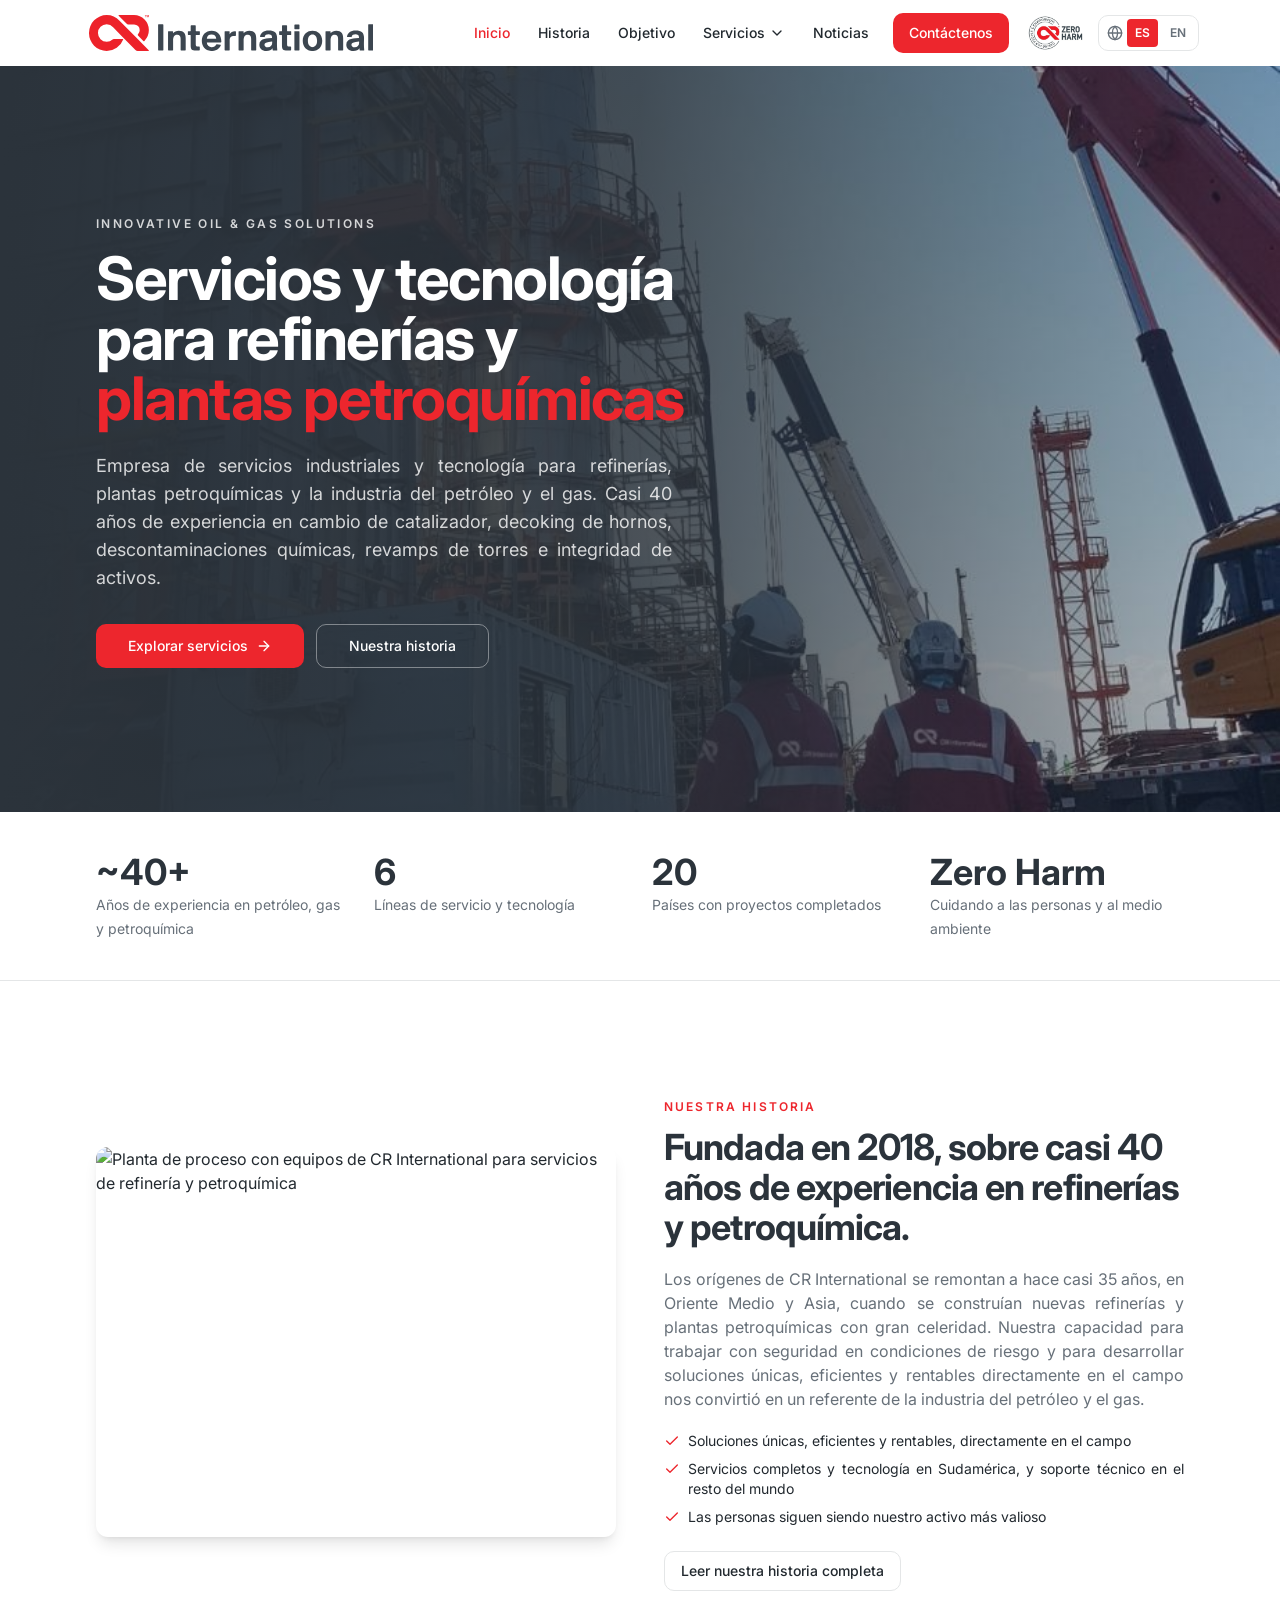
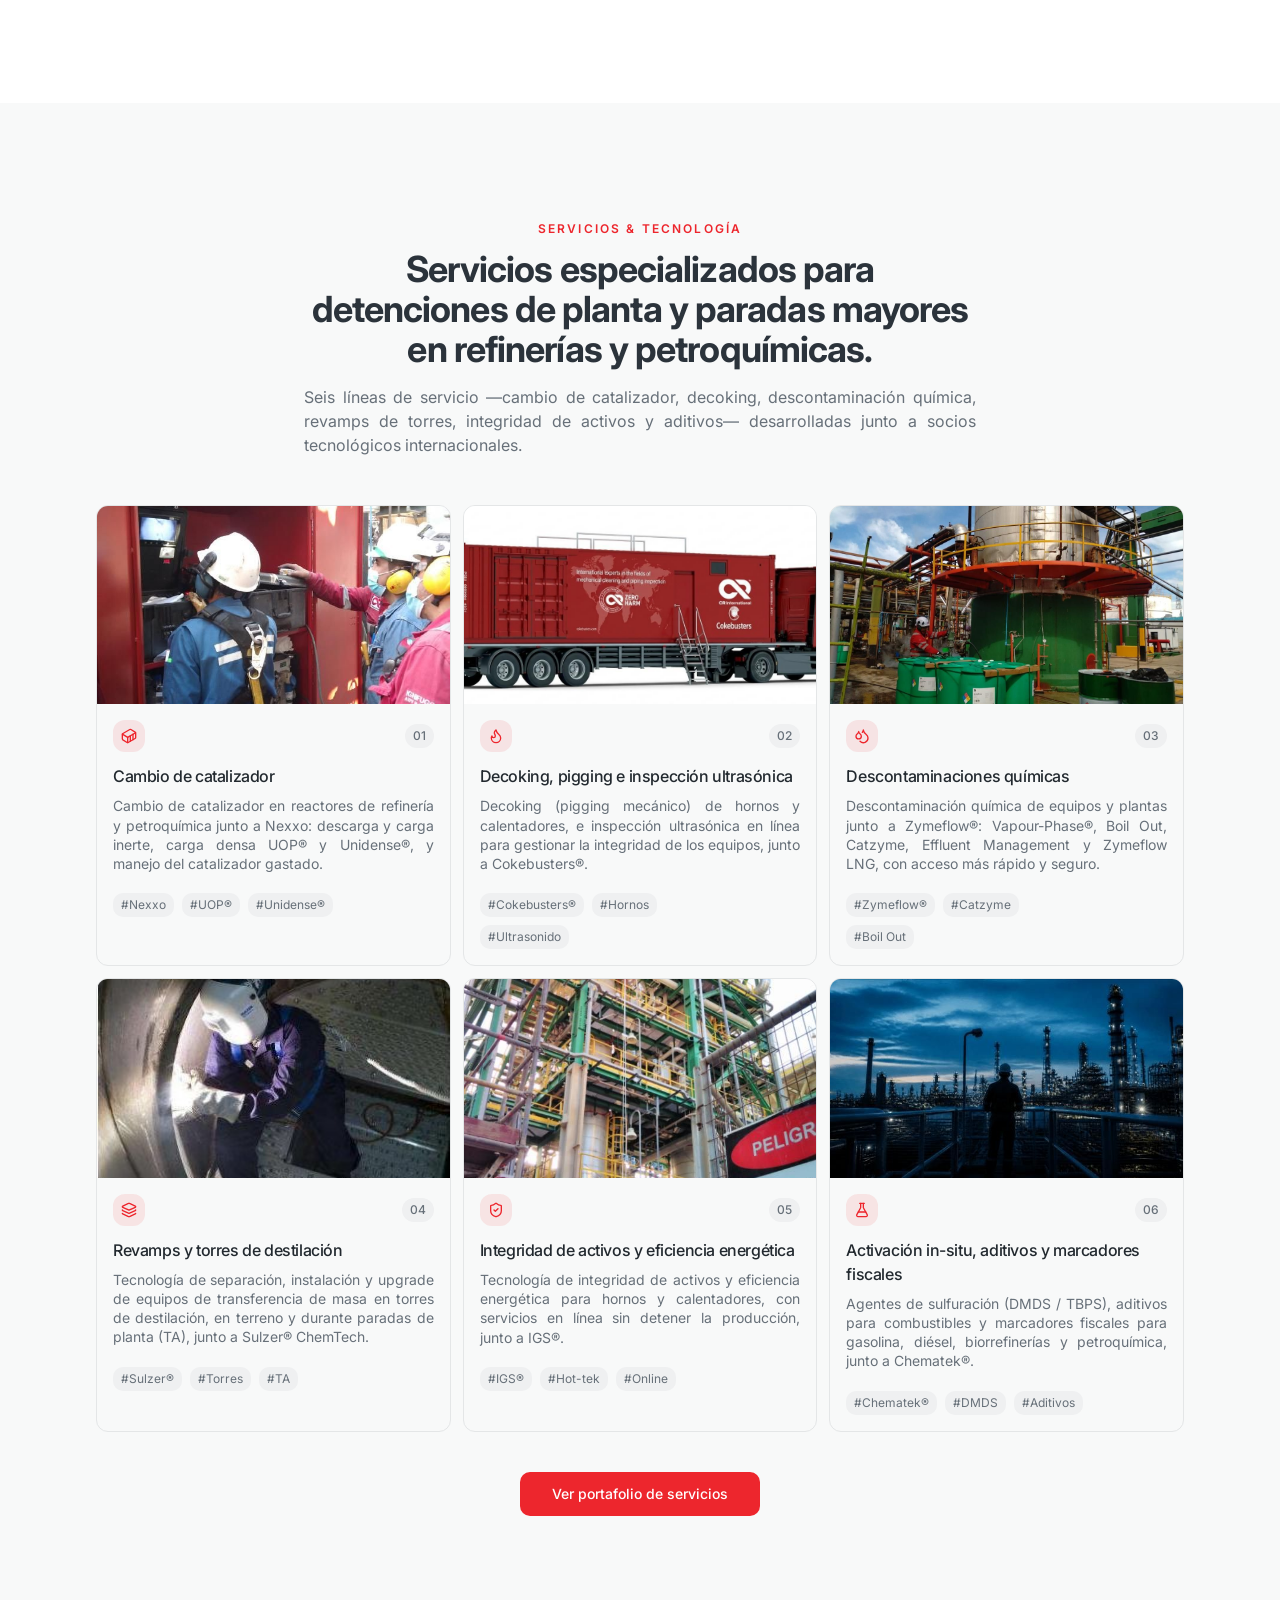
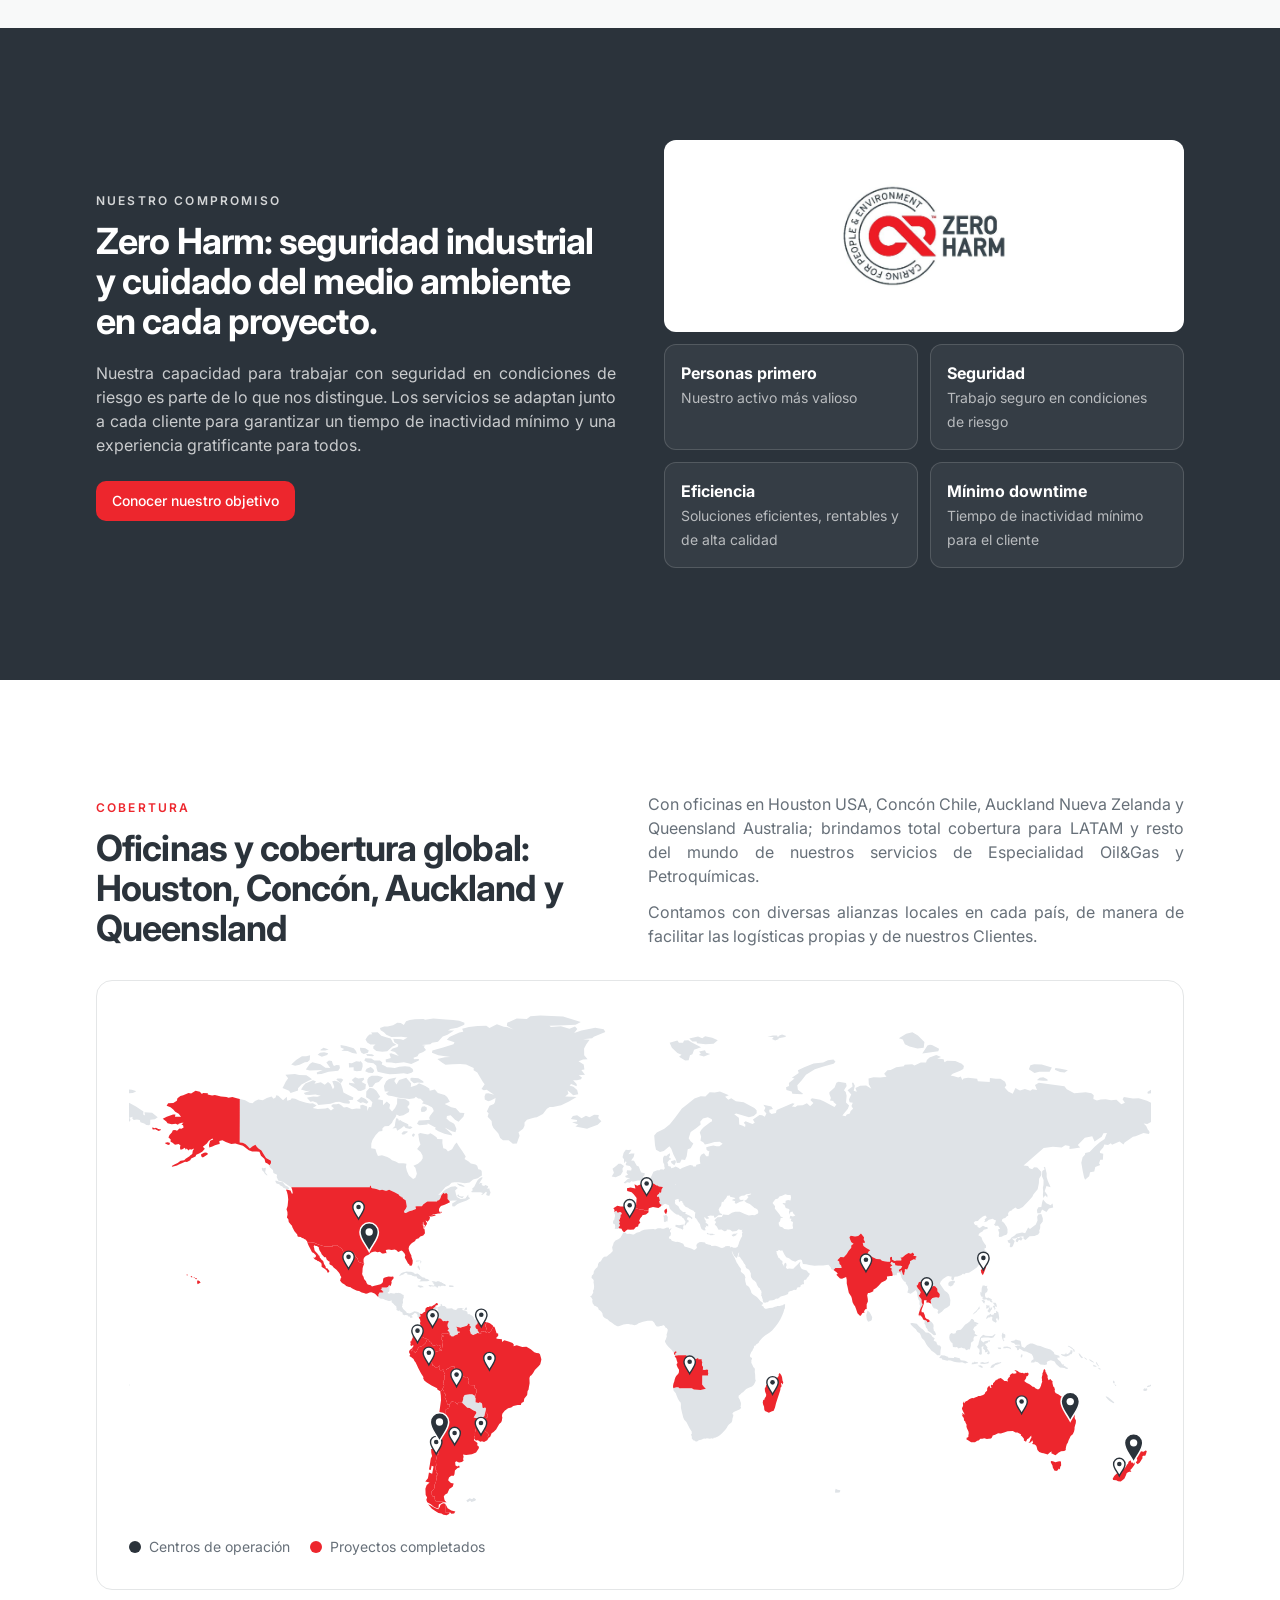
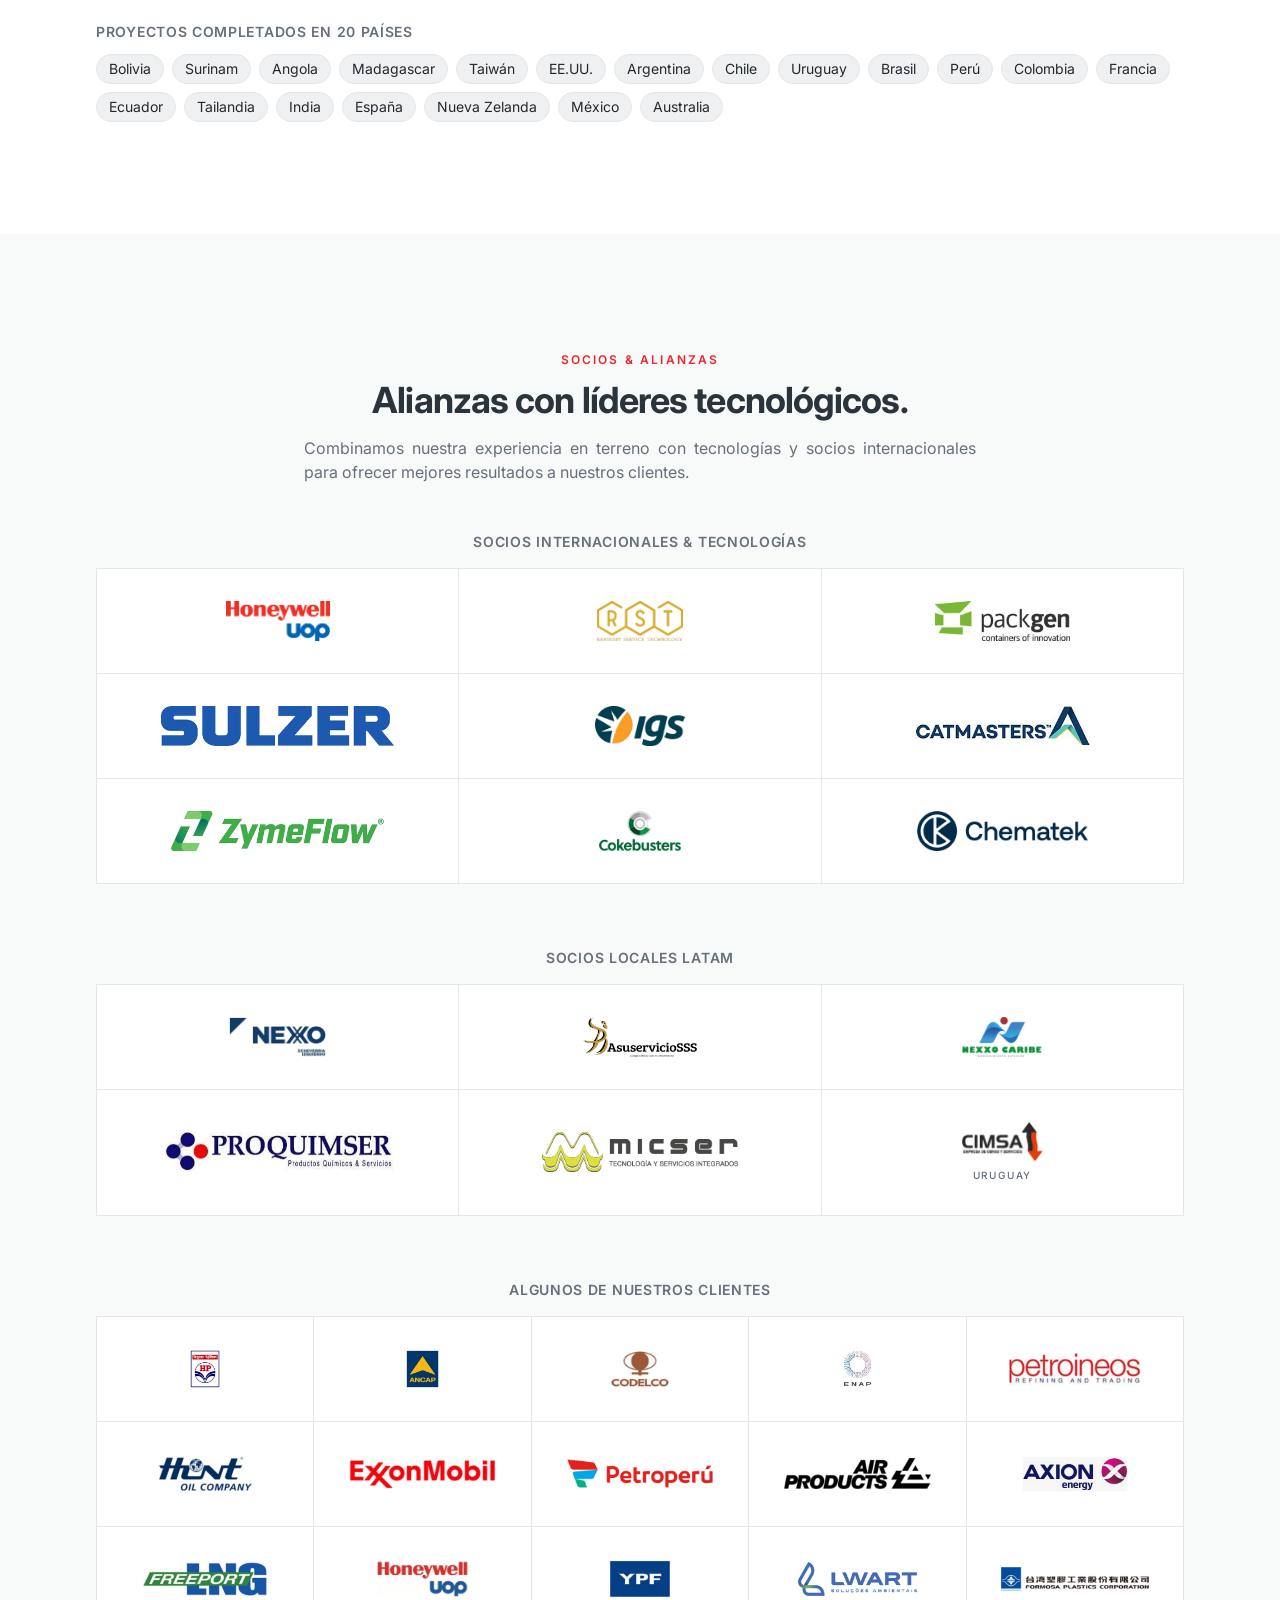
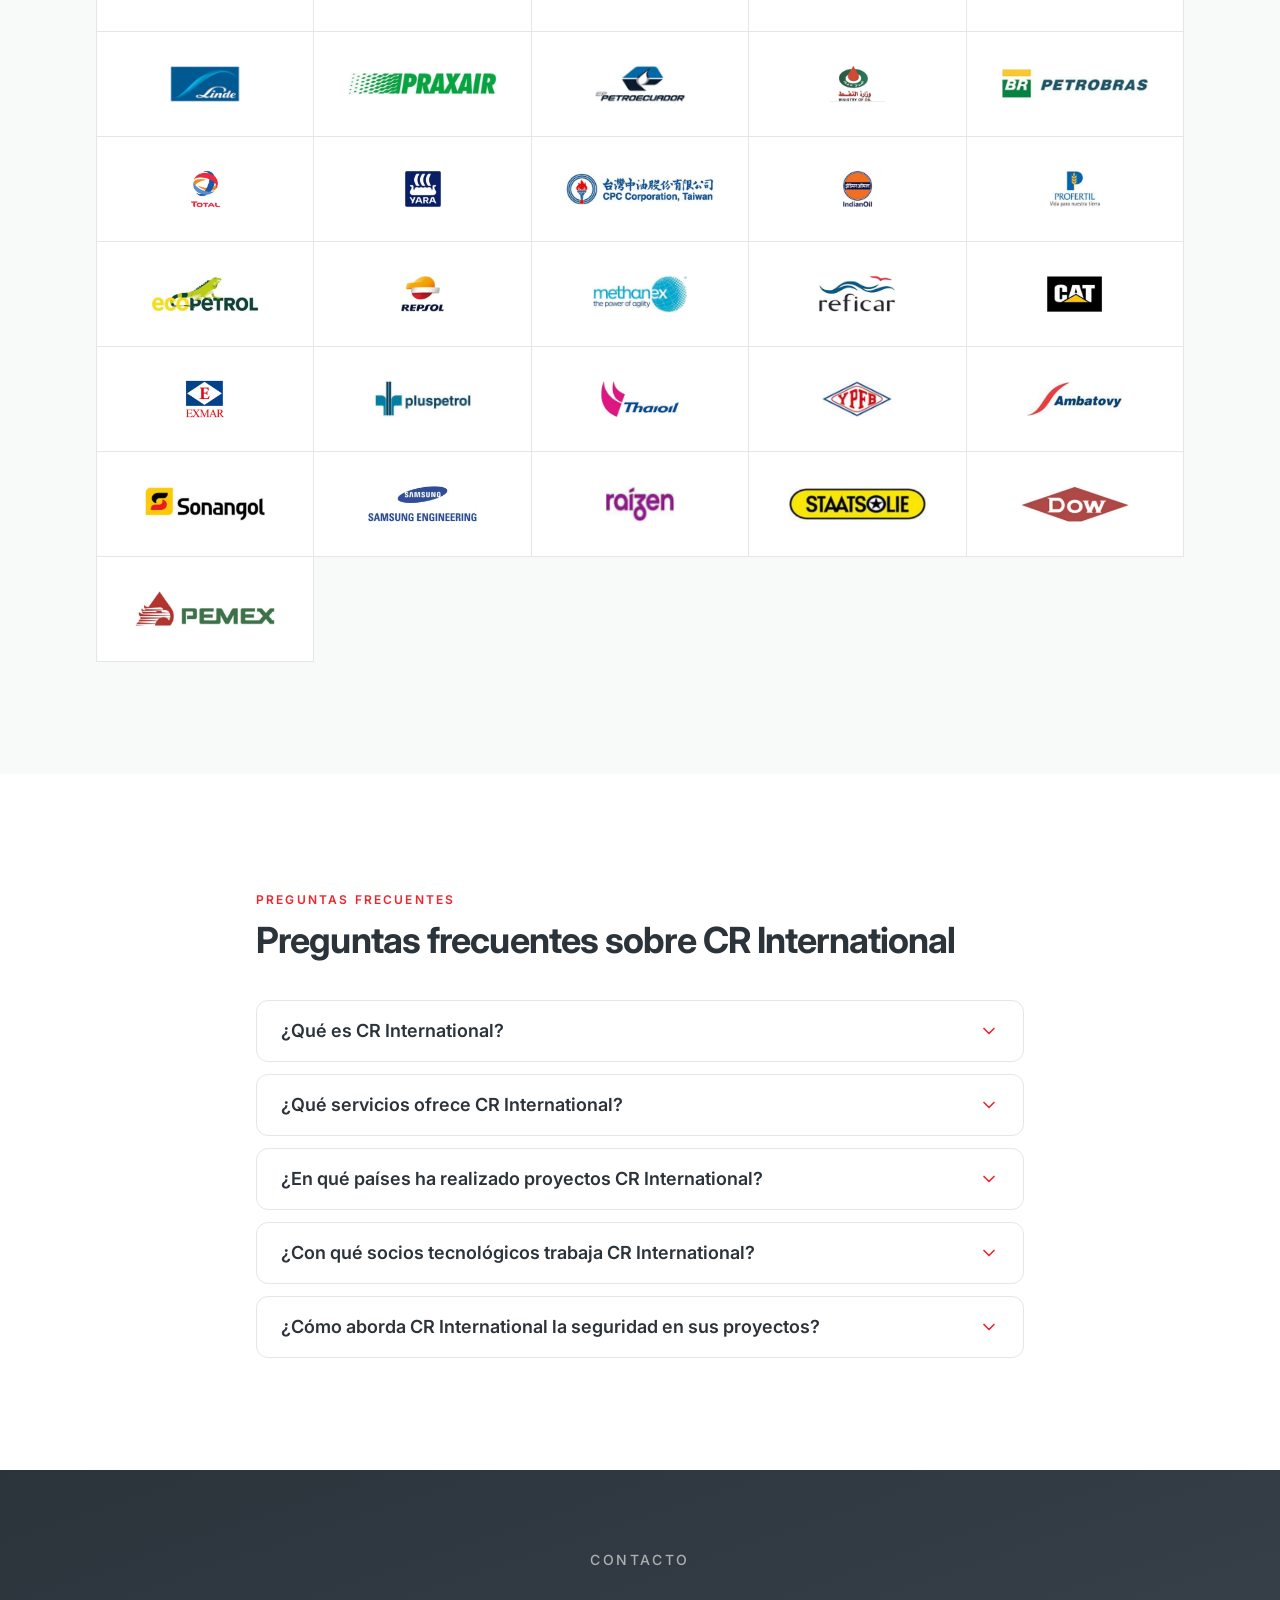
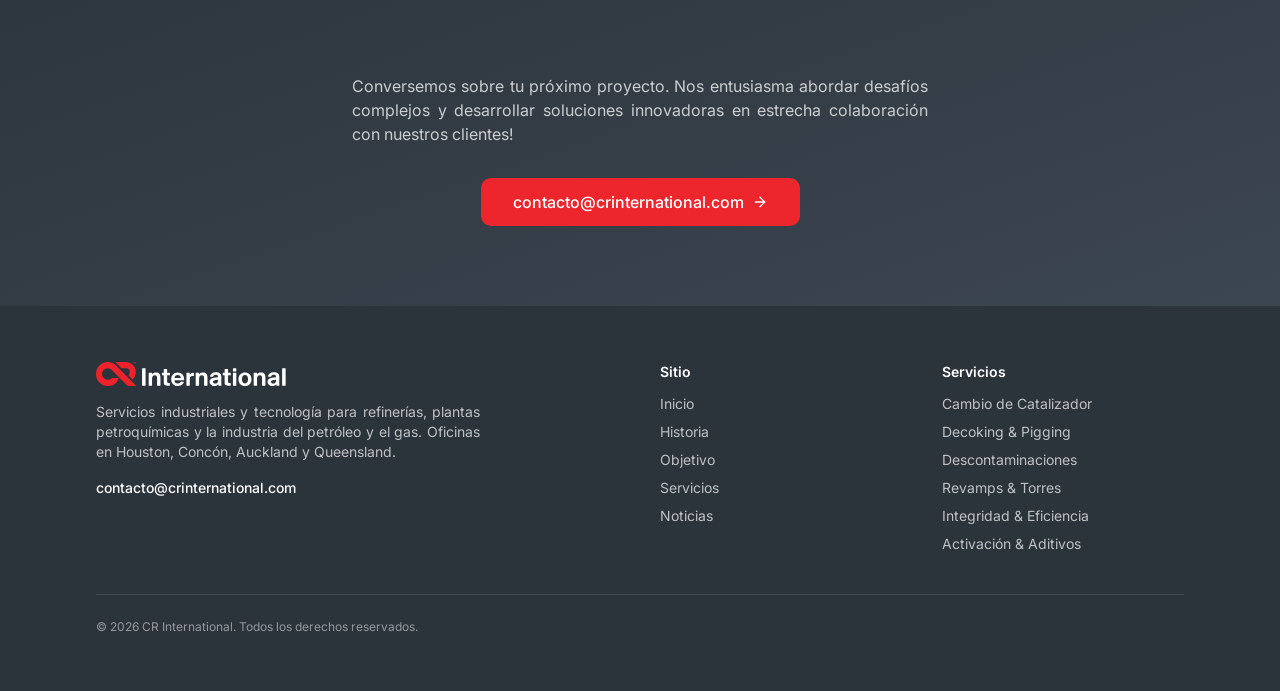
==== commit def2d876: "Rename index_13.html to index.html" ====
--- a/index.html
+++ b/index.html
@@ -34,7 +34,7 @@
       "knowsAbout": ["Cambio de catalizador", "Decoking de hornos", "Pigging mecánico", "Inspección ultrasónica", "Descontaminaciones químicas", "Revamps de torres de destilación", "Integridad de activos", "Eficiencia energética", "Activación de catalizadores con DMDS", "Marcadores fiscales"]
     }
     </script>
-    <style>*,:before,:after{--tw-border-spacing-x: 0;--tw-border-spacing-y: 0;--tw-translate-x: 0;--tw-translate-y: 0;--tw-rotate: 0;--tw-skew-x: 0;--tw-skew-y: 0;--tw-scale-x: 1;--tw-scale-y: 1;--tw-pan-x: ;--tw-pan-y: ;--tw-pinch-zoom: ;--tw-scroll-snap-strictness: proximity;--tw-gradient-from-position: ;--tw-gradient-via-position: ;--tw-gradient-to-position: ;--tw-ordinal: ;--tw-slashed-zero: ;--tw-numeric-figure: ;--tw-numeric-spacing: ;--tw-numeric-fraction: ;--tw-ring-inset: ;--tw-ring-offset-width: 0px;--tw-ring-offset-color: #fff;--tw-ring-color: rgb(59 130 246 / .5);--tw-ring-offset-shadow: 0 0 #0000;--tw-ring-shadow: 0 0 #0000;--tw-shadow: 0 0 #0000;--tw-shadow-colored: 0 0 #0000;--tw-blur: ;--tw-brightness: ;--tw-contrast: ;--tw-grayscale: ;--tw-hue-rotate: ;--tw-invert: ;--tw-saturate: ;--tw-sepia: ;--tw-drop-shadow: ;--tw-backdrop-blur: ;--tw-backdrop-brightness: ;--tw-backdrop-contrast: ;--tw-backdrop-grayscale: ;--tw-backdrop-hue-rotate: ;--tw-backdrop-invert: ;--tw-backdrop-opacity: ;--tw-backdrop-saturate: ;--tw-backdrop-sepia: ;--tw-contain-size: ;--tw-contain-layout: ;--tw-contain-paint: ;--tw-contain-style: }::backdrop{--tw-border-spacing-x: 0;--tw-border-spacing-y: 0;--tw-translate-x: 0;--tw-translate-y: 0;--tw-rotate: 0;--tw-skew-x: 0;--tw-skew-y: 0;--tw-scale-x: 1;--tw-scale-y: 1;--tw-pan-x: ;--tw-pan-y: ;--tw-pinch-zoom: ;--tw-scroll-snap-strictness: proximity;--tw-gradient-from-position: ;--tw-gradient-via-position: ;--tw-gradient-to-position: ;--tw-ordinal: ;--tw-slashed-zero: ;--tw-numeric-figure: ;--tw-numeric-spacing: ;--tw-numeric-fraction: ;--tw-ring-inset: ;--tw-ring-offset-width: 0px;--tw-ring-offset-color: #fff;--tw-ring-color: rgb(59 130 246 / .5);--tw-ring-offset-shadow: 0 0 #0000;--tw-ring-shadow: 0 0 #0000;--tw-shadow: 0 0 #0000;--tw-shadow-colored: 0 0 #0000;--tw-blur: ;--tw-brightness: ;--tw-contrast: ;--tw-grayscale: ;--tw-hue-rotate: ;--tw-invert: ;--tw-saturate: ;--tw-sepia: ;--tw-drop-shadow: ;--tw-backdrop-blur: ;--tw-backdrop-brightness: ;--tw-backdrop-contrast: ;--tw-backdrop-grayscale: ;--tw-backdrop-hue-rotate: ;--tw-backdrop-invert: ;--tw-backdrop-opacity: ;--tw-backdrop-saturate: ;--tw-backdrop-sepia: ;--tw-contain-size: ;--tw-contain-layout: ;--tw-contain-paint: ;--tw-contain-style: }*,:before,:after{box-sizing:border-box;border-width:0;border-style:solid;border-color:#e5e7eb}:before,:after{--tw-content: ""}html,:host{line-height:1.5;-webkit-text-size-adjust:100%;-moz-tab-size:4;-o-tab-size:4;tab-size:4;font-family:Inter,system-ui,sans-serif;font-feature-settings:normal;font-variation-settings:normal;-webkit-tap-highlight-color:transparent}body{margin:0;line-height:inherit}hr{height:0;color:inherit;border-top-width:1px}abbr:where([title]){-webkit-text-decoration:underline dotted;text-decoration:underline dotted}h1,h2,h3,h4,h5,h6{font-size:inherit;font-weight:inherit}a{color:inherit;text-decoration:inherit}b,strong{font-weight:bolder}code,kbd,samp,pre{font-family:ui-monospace,SFMono-Regular,Menlo,Monaco,Consolas,Liberation Mono,Courier New,monospace;font-feature-settings:normal;font-variation-settings:normal;font-size:1em}small{font-size:80%}sub,sup{font-size:75%;line-height:0;position:relative;vertical-align:baseline}sub{bottom:-.25em}sup{top:-.5em}table{text-indent:0;border-color:inherit;border-collapse:collapse}button,input,optgroup,select,textarea{font-family:inherit;font-feature-settings:inherit;font-variation-settings:inherit;font-size:100%;font-weight:inherit;line-height:inherit;letter-spacing:inherit;color:inherit;margin:0;padding:0}button,select{text-transform:none}button,input:where([type=button]),input:where([type=reset]),input:where([type=submit]){-webkit-appearance:button;background-color:transparent;background-image:none}:-moz-focusring{outline:auto}:-moz-ui-invalid{box-shadow:none}progress{vertical-align:baseline}::-webkit-inner-spin-button,::-webkit-outer-spin-button{height:auto}[type=search]{-webkit-appearance:textfield;outline-offset:-2px}::-webkit-search-decoration{-webkit-appearance:none}::-webkit-file-upload-button{-webkit-appearance:button;font:inherit}summary{display:list-item}blockquote,dl,dd,h1,h2,h3,h4,h5,h6,hr,figure,p,pre{margin:0}fieldset{margin:0;padding:0}legend{padding:0}ol,ul,menu{list-style:none;margin:0;padding:0}dialog{padding:0}textarea{resize:vertical}input::-moz-placeholder,textarea::-moz-placeholder{opacity:1;color:#9ca3af}input::placeholder,textarea::placeholder{opacity:1;color:#9ca3af}button,[role=button]{cursor:pointer}:disabled{cursor:default}img,svg,video,canvas,audio,iframe,embed,object{display:block;vertical-align:middle}img,video{max-width:100%;height:auto}[hidden]:where(:not([hidden=until-found])){display:none}:root{--background: 0 0% 100%;--foreground: 210 16% 16%;--primary: 358 85% 54%;--primary-foreground: 0 0% 100%;--secondary: 210 7% 94%;--secondary-foreground: 210 16% 20%;--muted: 210 7% 96%;--muted-foreground: 209 8% 44%;--accent: 210 7% 96%;--accent-foreground: 210 16% 16%;--destructive: 0 84% 60%;--destructive-foreground: 0 0% 98%;--border: 210 7% 90%;--input: 210 7% 90%;--ring: 358 85% 54%;--radius: .75rem}*{border-color:hsl(var(--border))}html{scroll-behavior:smooth}body{background-color:hsl(var(--background));font-family:Inter,system-ui,sans-serif;color:hsl(var(--foreground));-webkit-font-smoothing:antialiased;-moz-osx-font-smoothing:grayscale}p,li{text-align:justify;-webkit-hyphens:auto;hyphens:auto}html{-webkit-hyphens:auto}h1,h2,h3{letter-spacing:-.025em;--tw-text-opacity: 1;color:rgb(43 51 59 / var(--tw-text-opacity, 1))}.container{width:100%;margin-right:auto;margin-left:auto;padding-right:1.5rem;padding-left:1.5rem}@media (min-width: 1180px){.container{max-width:1180px}}.pointer-events-none{pointer-events:none}.invisible{visibility:hidden}.fixed{position:fixed}.absolute{position:absolute}.relative{position:relative}.sticky{position:sticky}.inset-0{top:0;right:0;bottom:0;left:0}.-left-\[41px\]{left:-41px}.bottom-0{bottom:0}.left-0{left:0}.right-0{right:0}.top-0{top:0}.top-1\.5{top:.375rem}.top-1\/2{top:50%}.top-16{top:4rem}.top-full{top:100%}.isolate{isolation:isolate}.-z-10{z-index:-10}.z-50{z-index:50}.col-span-2{grid-column:span 2 / span 2}.-mx-4{margin-left:-1rem;margin-right:-1rem}.mx-auto{margin-left:auto;margin-right:auto}.my-6{margin-top:1.5rem;margin-bottom:1.5rem}.-mt-4{margin-top:-1rem}.mb-1{margin-bottom:.25rem}.mb-10{margin-bottom:2.5rem}.mb-12{margin-bottom:3rem}.mb-16{margin-bottom:4rem}.mb-2{margin-bottom:.5rem}.mb-3{margin-bottom:.75rem}.mb-4{margin-bottom:1rem}.mb-6{margin-bottom:1.5rem}.mb-8{margin-bottom:2rem}.ml-1{margin-left:.25rem}.ml-2{margin-left:.5rem}.ml-3{margin-left:.75rem}.mt-0\.5{margin-top:.125rem}.mt-1{margin-top:.25rem}.mt-1\.5{margin-top:.375rem}.mt-10{margin-top:2.5rem}.mt-12{margin-top:3rem}.mt-16{margin-top:4rem}.mt-2{margin-top:.5rem}.mt-3{margin-top:.75rem}.mt-4{margin-top:1rem}.mt-5{margin-top:1.25rem}.mt-6{margin-top:1.5rem}.mt-8{margin-top:2rem}.mt-auto{margin-top:auto}.block{display:block}.inline-block{display:inline-block}.inline{display:inline}.flex{display:flex}.inline-flex{display:inline-flex}.grid{display:grid}.hidden{display:none}.aspect-\[16\/9\]{aspect-ratio:16/9}.aspect-\[4\/3\]{aspect-ratio:4/3}.size-3{width:.75rem;height:.75rem}.size-4{width:1rem;height:1rem}.size-5{width:1.25rem;height:1.25rem}.size-6{width:1.5rem;height:1.5rem}.h-10{height:2.5rem}.h-11{height:2.75rem}.h-12{height:3rem}.h-16{height:4rem}.h-36{height:9rem}.h-4{height:1rem}.h-40{height:10rem}.h-6{height:1.5rem}.h-7{height:1.75rem}.h-8{height:2rem}.h-9{height:2.25rem}.h-\[100\%\]{height:100%}.h-auto{height:auto}.h-full{height:100%}.min-h-\[240px\]{min-height:240px}.min-h-screen{min-height:100vh}.w-10{width:2.5rem}.w-12{width:3rem}.w-72{width:18rem}.w-8{width:2rem}.w-\[4px\]{width:4px}.w-auto{width:auto}.w-full{width:100%}.max-w-2xl{max-width:42rem}.max-w-3xl{max-width:48rem}.max-w-4xl{max-width:56rem}.max-w-6xl{max-width:72rem}.max-w-\[130px\]{max-width:130px}.max-w-full{max-width:100%}.max-w-none{max-width:none}.max-w-sm{max-width:24rem}.max-w-xl{max-width:36rem}.flex-1{flex:1 1 0%}.shrink-0{flex-shrink:0}.-translate-y-0\.5{--tw-translate-y: -.125rem;transform:translate(var(--tw-translate-x),var(--tw-translate-y)) rotate(var(--tw-rotate)) skew(var(--tw-skew-x)) skewY(var(--tw-skew-y)) scaleX(var(--tw-scale-x)) scaleY(var(--tw-scale-y))}.-translate-y-1\/2{--tw-translate-y: -50%;transform:translate(var(--tw-translate-x),var(--tw-translate-y)) rotate(var(--tw-rotate)) skew(var(--tw-skew-x)) skewY(var(--tw-skew-y)) scaleX(var(--tw-scale-x)) scaleY(var(--tw-scale-y))}.-rotate-45{--tw-rotate: -45deg;transform:translate(var(--tw-translate-x),var(--tw-translate-y)) rotate(var(--tw-rotate)) skew(var(--tw-skew-x)) skewY(var(--tw-skew-y)) scaleX(var(--tw-scale-x)) scaleY(var(--tw-scale-y))}.rotate-90{--tw-rotate: 90deg;transform:translate(var(--tw-translate-x),var(--tw-translate-y)) rotate(var(--tw-rotate)) skew(var(--tw-skew-x)) skewY(var(--tw-skew-y)) scaleX(var(--tw-scale-x)) scaleY(var(--tw-scale-y))}.transform{transform:translate(var(--tw-translate-x),var(--tw-translate-y)) rotate(var(--tw-rotate)) skew(var(--tw-skew-x)) skewY(var(--tw-skew-y)) scaleX(var(--tw-scale-x)) scaleY(var(--tw-scale-y))}.cursor-pointer{cursor:pointer}.select-none{-webkit-user-select:none;-moz-user-select:none;user-select:none}.list-none{list-style-type:none}.grid-cols-1{grid-template-columns:repeat(1,minmax(0,1fr))}.grid-cols-2{grid-template-columns:repeat(2,minmax(0,1fr))}.flex-col{flex-direction:column}.flex-wrap{flex-wrap:wrap}.items-start{align-items:flex-start}.items-center{align-items:center}.items-stretch{align-items:stretch}.justify-end{justify-content:flex-end}.justify-center{justify-content:center}.justify-between{justify-content:space-between}.gap-1{gap:.25rem}.gap-1\.5{gap:.375rem}.gap-10{gap:2.5rem}.gap-12{gap:3rem}.gap-2{gap:.5rem}.gap-3{gap:.75rem}.gap-4{gap:1rem}.gap-5{gap:1.25rem}.gap-6{gap:1.5rem}.gap-y-1{row-gap:.25rem}.gap-y-2{row-gap:.5rem}.space-x-1>:not([hidden])~:not([hidden]){--tw-space-x-reverse: 0;margin-right:calc(.25rem * var(--tw-space-x-reverse));margin-left:calc(.25rem * calc(1 - var(--tw-space-x-reverse)))}.space-y-1>:not([hidden])~:not([hidden]){--tw-space-y-reverse: 0;margin-top:calc(.25rem * calc(1 - var(--tw-space-y-reverse)));margin-bottom:calc(.25rem * var(--tw-space-y-reverse))}.space-y-2>:not([hidden])~:not([hidden]){--tw-space-y-reverse: 0;margin-top:calc(.5rem * calc(1 - var(--tw-space-y-reverse)));margin-bottom:calc(.5rem * var(--tw-space-y-reverse))}.space-y-2\.5>:not([hidden])~:not([hidden]){--tw-space-y-reverse: 0;margin-top:calc(.625rem * calc(1 - var(--tw-space-y-reverse)));margin-bottom:calc(.625rem * var(--tw-space-y-reverse))}.space-y-3>:not([hidden])~:not([hidden]){--tw-space-y-reverse: 0;margin-top:calc(.75rem * calc(1 - var(--tw-space-y-reverse)));margin-bottom:calc(.75rem * var(--tw-space-y-reverse))}.space-y-4>:not([hidden])~:not([hidden]){--tw-space-y-reverse: 0;margin-top:calc(1rem * calc(1 - var(--tw-space-y-reverse)));margin-bottom:calc(1rem * var(--tw-space-y-reverse))}.space-y-5>:not([hidden])~:not([hidden]){--tw-space-y-reverse: 0;margin-top:calc(1.25rem * calc(1 - var(--tw-space-y-reverse)));margin-bottom:calc(1.25rem * var(--tw-space-y-reverse))}.overflow-hidden{overflow:hidden}.overflow-y-auto{overflow-y:auto}.whitespace-nowrap{white-space:nowrap}.rounded{border-radius:.25rem}.rounded-2xl{border-radius:1rem}.rounded-full{border-radius:9999px}.rounded-lg{border-radius:var(--radius)}.rounded-md{border-radius:calc(var(--radius) - 2px)}.rounded-sm{border-radius:calc(var(--radius) - 4px)}.rounded-xl{border-radius:.75rem}.border{border-width:1px}.border-4{border-width:4px}.border-y{border-top-width:1px;border-bottom-width:1px}.border-b{border-bottom-width:1px}.border-l{border-left-width:1px}.border-l-2{border-left-width:2px}.border-l-4{border-left-width:4px}.border-r{border-right-width:1px}.border-t{border-top-width:1px}.border-background{border-color:hsl(var(--background))}.border-border{border-color:hsl(var(--border))}.border-input{border-color:hsl(var(--input))}.border-primary{border-color:hsl(var(--primary))}.border-transparent{border-color:transparent}.border-white\/10{border-color:#ffffff1a}.border-white\/15{border-color:#ffffff26}.border-white\/40{border-color:#fff6}.bg-background{background-color:hsl(var(--background))}.bg-background\/90{background-color:hsl(var(--background) / .9)}.bg-background\/95{background-color:hsl(var(--background) / .95)}.bg-destructive{background-color:hsl(var(--destructive))}.bg-muted{background-color:hsl(var(--muted))}.bg-muted\/50{background-color:hsl(var(--muted) / .5)}.bg-muted\/60{background-color:hsl(var(--muted) / .6)}.bg-navy{--tw-bg-opacity: 1;background-color:rgb(43 51 59 / var(--tw-bg-opacity, 1))}.bg-navy-2{--tw-bg-opacity: 1;background-color:rgb(60 70 80 / var(--tw-bg-opacity, 1))}.bg-primary{background-color:hsl(var(--primary))}.bg-primary\/10{background-color:hsl(var(--primary) / .1)}.bg-secondary{background-color:hsl(var(--secondary))}.bg-transparent{background-color:transparent}.bg-white{--tw-bg-opacity: 1;background-color:rgb(255 255 255 / var(--tw-bg-opacity, 1))}.bg-white\/5{background-color:#ffffff0d}.bg-\[radial-gradient\(circle_at_1px_1px\,rgba\(0\,0\,0\,0\.05\)_1px\,transparent_0\)\]{background-image:radial-gradient(circle at 1px 1px,rgba(0,0,0,.05) 1px,transparent 0)}.bg-gradient-to-br{background-image:linear-gradient(to bottom right,var(--tw-gradient-stops))}.bg-gradient-to-r{background-image:linear-gradient(to right,var(--tw-gradient-stops))}.from-navy{--tw-gradient-from: #2b333b var(--tw-gradient-from-position);--tw-gradient-to: rgb(43 51 59 / 0) var(--tw-gradient-to-position);--tw-gradient-stops: var(--tw-gradient-from), var(--tw-gradient-to)}.from-transparent{--tw-gradient-from: transparent var(--tw-gradient-from-position);--tw-gradient-to: rgb(0 0 0 / 0) var(--tw-gradient-to-position);--tw-gradient-stops: var(--tw-gradient-from), var(--tw-gradient-to)}.via-border\/50{--tw-gradient-to: hsl(var(--border) / 0) var(--tw-gradient-to-position);--tw-gradient-stops: var(--tw-gradient-from), hsl(var(--border) / .5) var(--tw-gradient-via-position), var(--tw-gradient-to)}.via-navy\/85{--tw-gradient-to: rgb(43 51 59 / 0) var(--tw-gradient-to-position);--tw-gradient-stops: var(--tw-gradient-from), rgb(43 51 59 / .85) var(--tw-gradient-via-position), var(--tw-gradient-to)}.to-navy-2{--tw-gradient-to: #3c4650 var(--tw-gradient-to-position)}.to-navy\/30{--tw-gradient-to: rgb(43 51 59 / .3) var(--tw-gradient-to-position)}.to-transparent{--tw-gradient-to: transparent var(--tw-gradient-to-position)}.bg-\[length\:4px_4px\]{background-size:4px 4px}.fill-\[\#dfe3e7\]{fill:#dfe3e7}.fill-primary{fill:hsl(var(--primary))}.object-contain{-o-object-fit:contain;object-fit:contain}.object-cover{-o-object-fit:cover;object-fit:cover}.p-2{padding:.5rem}.p-4{padding:1rem}.p-5{padding:1.25rem}.p-6{padding:1.5rem}.p-8{padding:2rem}.p-px{padding:1px}.px-2{padding-left:.5rem;padding-right:.5rem}.px-3{padding-left:.75rem;padding-right:.75rem}.px-4{padding-left:1rem;padding-right:1rem}.px-5{padding-left:1.25rem;padding-right:1.25rem}.px-6{padding-left:1.5rem;padding-right:1.5rem}.px-8{padding-left:2rem;padding-right:2rem}.py-1{padding-top:.25rem;padding-bottom:.25rem}.py-10{padding-top:2.5rem;padding-bottom:2.5rem}.py-14{padding-top:3.5rem;padding-bottom:3.5rem}.py-16{padding-top:4rem;padding-bottom:4rem}.py-2{padding-top:.5rem;padding-bottom:.5rem}.py-20{padding-top:5rem;padding-bottom:5rem}.py-24{padding-top:6rem;padding-bottom:6rem}.py-4{padding-top:1rem;padding-bottom:1rem}.py-6{padding-top:1.5rem;padding-bottom:1.5rem}.pb-1{padding-bottom:.25rem}.pb-2{padding-bottom:.5rem}.pl-2{padding-left:.5rem}.pl-3{padding-left:.75rem}.pl-8{padding-left:2rem}.pr-1{padding-right:.25rem}.pt-1{padding-top:.25rem}.pt-2{padding-top:.5rem}.pt-3{padding-top:.75rem}.pt-6{padding-top:1.5rem}.text-center{text-align:center}.text-right{text-align:right}.align-middle{vertical-align:middle}.text-2xl{font-size:1.5rem;line-height:2rem}.text-3xl{font-size:1.875rem;line-height:2.25rem}.text-4xl{font-size:2.25rem;line-height:2.5rem}.text-\[10px\]{font-size:10px}.text-base{font-size:1rem;line-height:1.5rem}.text-lg{font-size:1.125rem;line-height:1.75rem}.text-sm{font-size:.875rem;line-height:1.25rem}.text-xl{font-size:1.25rem;line-height:1.75rem}.text-xs{font-size:.75rem;line-height:1rem}.font-bold{font-weight:700}.font-medium{font-weight:500}.font-normal{font-weight:400}.font-semibold{font-weight:600}.uppercase{text-transform:uppercase}.leading-\[1\.05\]{line-height:1.05}.leading-relaxed{line-height:1.625}.leading-snug{line-height:1.375}.leading-tight{line-height:1.25}.tracking-\[0\.18em\]{letter-spacing:.18em}.tracking-\[0\.2em\]{letter-spacing:.2em}.tracking-tight{letter-spacing:-.025em}.tracking-wider{letter-spacing:.05em}.text-destructive-foreground{color:hsl(var(--destructive-foreground))}.text-foreground{color:hsl(var(--foreground))}.text-foreground\/80{color:hsl(var(--foreground) / .8)}.text-muted-foreground{color:hsl(var(--muted-foreground))}.text-navy{--tw-text-opacity: 1;color:rgb(43 51 59 / var(--tw-text-opacity, 1))}.text-primary{color:hsl(var(--primary))}.text-primary-foreground{color:hsl(var(--primary-foreground))}.text-secondary-foreground{color:hsl(var(--secondary-foreground))}.text-white{--tw-text-opacity: 1;color:rgb(255 255 255 / var(--tw-text-opacity, 1))}.text-white\/50{color:#ffffff80}.text-white\/60{color:#fff9}.text-white\/65{color:#ffffffa6}.text-white\/70{color:#ffffffb3}.text-white\/75{color:#ffffffbf}.text-white\/80{color:#fffc}.text-white\/90{color:#ffffffe6}.underline-offset-4{text-underline-offset:4px}.opacity-0{opacity:0}.opacity-100{opacity:1}.shadow-\[0_2px_12px_rgba\(0\,0\,0\,0\.08\)\]{--tw-shadow: 0 2px 12px rgba(0,0,0,.08);--tw-shadow-colored: 0 2px 12px var(--tw-shadow-color);box-shadow:var(--tw-ring-offset-shadow, 0 0 #0000),var(--tw-ring-shadow, 0 0 #0000),var(--tw-shadow)}.shadow-lg{--tw-shadow: 0 10px 15px -3px rgb(0 0 0 / .1), 0 4px 6px -4px rgb(0 0 0 / .1);--tw-shadow-colored: 0 10px 15px -3px var(--tw-shadow-color), 0 4px 6px -4px var(--tw-shadow-color);box-shadow:var(--tw-ring-offset-shadow, 0 0 #0000),var(--tw-ring-shadow, 0 0 #0000),var(--tw-shadow)}.shadow-xl{--tw-shadow: 0 20px 25px -5px rgb(0 0 0 / .1), 0 8px 10px -6px rgb(0 0 0 / .1);--tw-shadow-colored: 0 20px 25px -5px var(--tw-shadow-color), 0 8px 10px -6px var(--tw-shadow-color);box-shadow:var(--tw-ring-offset-shadow, 0 0 #0000),var(--tw-ring-shadow, 0 0 #0000),var(--tw-shadow)}.outline{outline-style:solid}.ring-offset-background{--tw-ring-offset-color: hsl(var(--background))}.filter{filter:var(--tw-blur) var(--tw-brightness) var(--tw-contrast) var(--tw-grayscale) var(--tw-hue-rotate) var(--tw-invert) var(--tw-saturate) var(--tw-sepia) var(--tw-drop-shadow)}.backdrop-blur-lg{--tw-backdrop-blur: blur(16px);-webkit-backdrop-filter:var(--tw-backdrop-blur) var(--tw-backdrop-brightness) var(--tw-backdrop-contrast) var(--tw-backdrop-grayscale) var(--tw-backdrop-hue-rotate) var(--tw-backdrop-invert) var(--tw-backdrop-opacity) var(--tw-backdrop-saturate) var(--tw-backdrop-sepia);backdrop-filter:var(--tw-backdrop-blur) var(--tw-backdrop-brightness) var(--tw-backdrop-contrast) var(--tw-backdrop-grayscale) var(--tw-backdrop-hue-rotate) var(--tw-backdrop-invert) var(--tw-backdrop-opacity) var(--tw-backdrop-saturate) var(--tw-backdrop-sepia)}.backdrop-blur-sm{--tw-backdrop-blur: blur(4px);-webkit-backdrop-filter:var(--tw-backdrop-blur) var(--tw-backdrop-brightness) var(--tw-backdrop-contrast) var(--tw-backdrop-grayscale) var(--tw-backdrop-hue-rotate) var(--tw-backdrop-invert) var(--tw-backdrop-opacity) var(--tw-backdrop-saturate) var(--tw-backdrop-sepia);backdrop-filter:var(--tw-backdrop-blur) var(--tw-backdrop-brightness) var(--tw-backdrop-contrast) var(--tw-backdrop-grayscale) var(--tw-backdrop-hue-rotate) var(--tw-backdrop-invert) var(--tw-backdrop-opacity) var(--tw-backdrop-saturate) var(--tw-backdrop-sepia)}.backdrop-filter{-webkit-backdrop-filter:var(--tw-backdrop-blur) var(--tw-backdrop-brightness) var(--tw-backdrop-contrast) var(--tw-backdrop-grayscale) var(--tw-backdrop-hue-rotate) var(--tw-backdrop-invert) var(--tw-backdrop-opacity) var(--tw-backdrop-saturate) var(--tw-backdrop-sepia);backdrop-filter:var(--tw-backdrop-blur) var(--tw-backdrop-brightness) var(--tw-backdrop-contrast) var(--tw-backdrop-grayscale) var(--tw-backdrop-hue-rotate) var(--tw-backdrop-invert) var(--tw-backdrop-opacity) var(--tw-backdrop-saturate) var(--tw-backdrop-sepia)}.transition{transition-property:color,background-color,border-color,text-decoration-color,fill,stroke,opacity,box-shadow,transform,filter,backdrop-filter;transition-timing-function:cubic-bezier(.4,0,.2,1);transition-duration:.15s}.transition-all{transition-property:all;transition-timing-function:cubic-bezier(.4,0,.2,1);transition-duration:.15s}.transition-colors{transition-property:color,background-color,border-color,text-decoration-color,fill,stroke;transition-timing-function:cubic-bezier(.4,0,.2,1);transition-duration:.15s}.transition-opacity{transition-property:opacity;transition-timing-function:cubic-bezier(.4,0,.2,1);transition-duration:.15s}.transition-shadow{transition-property:box-shadow;transition-timing-function:cubic-bezier(.4,0,.2,1);transition-duration:.15s}.transition-transform{transition-property:transform;transition-timing-function:cubic-bezier(.4,0,.2,1);transition-duration:.15s}.duration-150{transition-duration:.15s}.duration-200{transition-duration:.2s}.duration-300{transition-duration:.3s}.duration-500{transition-duration:.5s}.ease-in-out{transition-timing-function:cubic-bezier(.4,0,.2,1)}.ease-out{transition-timing-function:cubic-bezier(0,0,.2,1)}@keyframes enter{0%{opacity:var(--tw-enter-opacity, 1);transform:translate3d(var(--tw-enter-translate-x, 0),var(--tw-enter-translate-y, 0),0) scale3d(var(--tw-enter-scale, 1),var(--tw-enter-scale, 1),var(--tw-enter-scale, 1)) rotate(var(--tw-enter-rotate, 0))}}@keyframes exit{to{opacity:var(--tw-exit-opacity, 1);transform:translate3d(var(--tw-exit-translate-x, 0),var(--tw-exit-translate-y, 0),0) scale3d(var(--tw-exit-scale, 1),var(--tw-exit-scale, 1),var(--tw-exit-scale, 1)) rotate(var(--tw-exit-rotate, 0))}}.duration-150{animation-duration:.15s}.duration-200{animation-duration:.2s}.duration-300{animation-duration:.3s}.duration-500{animation-duration:.5s}.ease-in-out{animation-timing-function:cubic-bezier(.4,0,.2,1)}.ease-out{animation-timing-function:cubic-bezier(0,0,.2,1)}.\[stroke-dasharray\:12_63\]{stroke-dasharray:12 63}.\[stroke-dasharray\:20_300\]{stroke-dasharray:20 300}.\[stroke-dashoffset\:-32\.42px\]{stroke-dashoffset:-32.42px}.open\:shadow-sm[open]{--tw-shadow: 0 1px 2px 0 rgb(0 0 0 / .05);--tw-shadow-colored: 0 1px 2px 0 var(--tw-shadow-color);box-shadow:var(--tw-ring-offset-shadow, 0 0 #0000),var(--tw-ring-shadow, 0 0 #0000),var(--tw-shadow)}.hover\:-translate-y-0\.5:hover{--tw-translate-y: -.125rem;transform:translate(var(--tw-translate-x),var(--tw-translate-y)) rotate(var(--tw-rotate)) skew(var(--tw-skew-x)) skewY(var(--tw-skew-y)) scaleX(var(--tw-scale-x)) scaleY(var(--tw-scale-y))}.hover\:bg-accent:hover{background-color:hsl(var(--accent))}.hover\:bg-destructive\/90:hover{background-color:hsl(var(--destructive) / .9)}.hover\:bg-primary\/90:hover{background-color:hsl(var(--primary) / .9)}.hover\:bg-secondary\/80:hover{background-color:hsl(var(--secondary) / .8)}.hover\:bg-white\/10:hover{background-color:#ffffff1a}.hover\:text-accent-foreground:hover{color:hsl(var(--accent-foreground))}.hover\:text-foreground:hover{color:hsl(var(--foreground))}.hover\:text-primary:hover{color:hsl(var(--primary))}.hover\:text-white:hover{--tw-text-opacity: 1;color:rgb(255 255 255 / var(--tw-text-opacity, 1))}.hover\:underline:hover{text-decoration-line:underline}.hover\:shadow-\[0_2px_12px_rgba\(0\,0\,0\,0\.08\)\]:hover{--tw-shadow: 0 2px 12px rgba(0,0,0,.08);--tw-shadow-colored: 0 2px 12px var(--tw-shadow-color);box-shadow:var(--tw-ring-offset-shadow, 0 0 #0000),var(--tw-ring-shadow, 0 0 #0000),var(--tw-shadow)}.hover\:shadow-lg:hover{--tw-shadow: 0 10px 15px -3px rgb(0 0 0 / .1), 0 4px 6px -4px rgb(0 0 0 / .1);--tw-shadow-colored: 0 10px 15px -3px var(--tw-shadow-color), 0 4px 6px -4px var(--tw-shadow-color);box-shadow:var(--tw-ring-offset-shadow, 0 0 #0000),var(--tw-ring-shadow, 0 0 #0000),var(--tw-shadow)}.focus-visible\:outline-none:focus-visible{outline:2px solid transparent;outline-offset:2px}.focus-visible\:ring-2:focus-visible{--tw-ring-offset-shadow: var(--tw-ring-inset) 0 0 0 var(--tw-ring-offset-width) var(--tw-ring-offset-color);--tw-ring-shadow: var(--tw-ring-inset) 0 0 0 calc(2px + var(--tw-ring-offset-width)) var(--tw-ring-color);box-shadow:var(--tw-ring-offset-shadow),var(--tw-ring-shadow),var(--tw-shadow, 0 0 #0000)}.focus-visible\:ring-ring:focus-visible{--tw-ring-color: hsl(var(--ring))}.focus-visible\:ring-offset-2:focus-visible{--tw-ring-offset-width: 2px}.disabled\:pointer-events-none:disabled{pointer-events:none}.disabled\:opacity-50:disabled{opacity:.5}.group[open] .group-open\:rotate-180{--tw-rotate: 180deg;transform:translate(var(--tw-translate-x),var(--tw-translate-y)) rotate(var(--tw-rotate)) skew(var(--tw-skew-x)) skewY(var(--tw-skew-y)) scaleX(var(--tw-scale-x)) scaleY(var(--tw-scale-y))}.group:focus-within .group-focus-within\:visible{visibility:visible}.group:focus-within .group-focus-within\:rotate-180{--tw-rotate: 180deg;transform:translate(var(--tw-translate-x),var(--tw-translate-y)) rotate(var(--tw-rotate)) skew(var(--tw-skew-x)) skewY(var(--tw-skew-y)) scaleX(var(--tw-scale-x)) scaleY(var(--tw-scale-y))}.group:focus-within .group-focus-within\:opacity-100{opacity:1}.group:hover .group-hover\:visible{visibility:visible}.group:hover .group-hover\:translate-x-1{--tw-translate-x: .25rem;transform:translate(var(--tw-translate-x),var(--tw-translate-y)) rotate(var(--tw-rotate)) skew(var(--tw-skew-x)) skewY(var(--tw-skew-y)) scaleX(var(--tw-scale-x)) scaleY(var(--tw-scale-y))}.group:hover .group-hover\:rotate-180{--tw-rotate: 180deg;transform:translate(var(--tw-translate-x),var(--tw-translate-y)) rotate(var(--tw-rotate)) skew(var(--tw-skew-x)) skewY(var(--tw-skew-y)) scaleX(var(--tw-scale-x)) scaleY(var(--tw-scale-y))}.group:hover .group-hover\:scale-105{--tw-scale-x: 1.05;--tw-scale-y: 1.05;transform:translate(var(--tw-translate-x),var(--tw-translate-y)) rotate(var(--tw-rotate)) skew(var(--tw-skew-x)) skewY(var(--tw-skew-y)) scaleX(var(--tw-scale-x)) scaleY(var(--tw-scale-y))}.group:hover .group-hover\:bg-accent{background-color:hsl(var(--accent))}.group:hover .group-hover\:bg-primary\/20{background-color:hsl(var(--primary) / .2)}.group:hover .group-hover\:opacity-100{opacity:1}.data-\[slot\=open\]\:animate-in[data-slot=open]{animation-name:enter;animation-duration:.15s;--tw-enter-opacity: initial;--tw-enter-scale: initial;--tw-enter-rotate: initial;--tw-enter-translate-x: initial;--tw-enter-translate-y: initial}.data-\[slot\=closed\]\:animate-out[data-slot=closed]{animation-name:exit;animation-duration:.15s;--tw-exit-opacity: initial;--tw-exit-scale: initial;--tw-exit-rotate: initial;--tw-exit-translate-x: initial;--tw-exit-translate-y: initial}.data-\[slot\=closed\]\:zoom-out-95[data-slot=closed]{--tw-exit-scale: .95}.data-\[slot\=open\]\:zoom-in-95[data-slot=open]{--tw-enter-scale: .95}@supports (backdrop-filter: var(--tw)){.supports-\[backdrop-filter\]\:bg-background\/60{background-color:hsl(var(--background) / .6)}}@media (min-width: 640px){.sm\:h-6{height:1.5rem}.sm\:h-9{height:2.25rem}.sm\:grid-cols-2{grid-template-columns:repeat(2,minmax(0,1fr))}.sm\:grid-cols-3{grid-template-columns:repeat(3,minmax(0,1fr))}.sm\:text-base{font-size:1rem;line-height:1.5rem}.sm\:text-xl{font-size:1.25rem;line-height:1.75rem}}@media (min-width: 768px){.md\:-left-\[57px\]{left:-57px}.md\:top-3{top:.75rem}.md\:col-span-1{grid-column:span 1 / span 1}.md\:col-span-2{grid-column:span 2 / span 2}.md\:col-span-3{grid-column:span 3 / span 3}.md\:block{display:block}.md\:h-10{height:2.5rem}.md\:h-6{height:1.5rem}.md\:rotate-0{--tw-rotate: 0deg;transform:translate(var(--tw-translate-x),var(--tw-translate-y)) rotate(var(--tw-rotate)) skew(var(--tw-skew-x)) skewY(var(--tw-skew-y)) scaleX(var(--tw-scale-x)) scaleY(var(--tw-scale-y))}.md\:grid-cols-2{grid-template-columns:repeat(2,minmax(0,1fr))}.md\:grid-cols-3{grid-template-columns:repeat(3,minmax(0,1fr))}.md\:grid-cols-4{grid-template-columns:repeat(4,minmax(0,1fr))}.md\:grid-cols-\[180px_1fr\]{grid-template-columns:180px 1fr}.md\:flex-row{flex-direction:row}.md\:items-end{align-items:flex-end}.md\:items-center{align-items:center}.md\:gap-8{gap:2rem}.md\:rounded-md{border-radius:calc(var(--radius) - 2px)}.md\:border{border-width:1px}.md\:p-10{padding:2.5rem}.md\:p-12{padding:3rem}.md\:p-8{padding:2rem}.md\:px-3{padding-left:.75rem;padding-right:.75rem}.md\:px-8{padding-left:2rem;padding-right:2rem}.md\:py-20{padding-top:5rem;padding-bottom:5rem}.md\:py-28{padding-top:7rem;padding-bottom:7rem}.md\:py-36{padding-top:9rem;padding-bottom:9rem}.md\:py-8{padding-top:2rem;padding-bottom:2rem}.md\:pl-12{padding-left:3rem}.md\:text-2xl{font-size:1.5rem;line-height:2rem}.md\:text-3xl{font-size:1.875rem;line-height:2.25rem}.md\:text-4xl{font-size:2.25rem;line-height:2.5rem}.md\:text-5xl{font-size:3rem;line-height:1}.md\:text-6xl{font-size:3.75rem;line-height:1}.md\:text-xl{font-size:1.25rem;line-height:1.75rem}.md\:shadow-lg{--tw-shadow: 0 10px 15px -3px rgb(0 0 0 / .1), 0 4px 6px -4px rgb(0 0 0 / .1);--tw-shadow-colored: 0 10px 15px -3px var(--tw-shadow-color), 0 4px 6px -4px var(--tw-shadow-color);box-shadow:var(--tw-ring-offset-shadow, 0 0 #0000),var(--tw-ring-shadow, 0 0 #0000),var(--tw-shadow)}.md\:transition-all{transition-property:all;transition-timing-function:cubic-bezier(.4,0,.2,1);transition-duration:.15s}.md\:ease-out{transition-timing-function:cubic-bezier(0,0,.2,1);animation-timing-function:cubic-bezier(0,0,.2,1)}}@media (min-width: 1024px){.lg\:sticky{position:sticky}.lg\:top-24{top:6rem}.lg\:flex{display:flex}.lg\:hidden{display:none}.lg\:h-10{height:2.5rem}.lg\:h-16{height:4rem}.lg\:grid-cols-3{grid-template-columns:repeat(3,minmax(0,1fr))}.lg\:grid-cols-\[1fr_300px\]{grid-template-columns:1fr 300px}.lg\:self-start{align-self:flex-start}.lg\:text-3xl{font-size:1.875rem;line-height:2.25rem}.lg\:text-5xl{font-size:3rem;line-height:1}}@media (min-width: 1280px){.xl\:ml-2{margin-left:.5rem}.xl\:ml-3{margin-left:.75rem}.xl\:h-12{height:3rem}.xl\:px-3{padding-left:.75rem;padding-right:.75rem}.xl\:text-5xl{font-size:3rem;line-height:1}}.\[\&\:\:-webkit-details-marker\]\:hidden::-webkit-details-marker{display:none}.\[\&_svg\]\:pointer-events-none svg{pointer-events:none}.\[\&_svg\]\:size-4 svg{width:1rem;height:1rem}.\[\&_svg\]\:shrink-0 svg{flex-shrink:0}.\[\&_svg\]\:text-primary svg{color:hsl(var(--primary))}
+    <style>*,:before,:after{--tw-border-spacing-x: 0;--tw-border-spacing-y: 0;--tw-translate-x: 0;--tw-translate-y: 0;--tw-rotate: 0;--tw-skew-x: 0;--tw-skew-y: 0;--tw-scale-x: 1;--tw-scale-y: 1;--tw-pan-x: ;--tw-pan-y: ;--tw-pinch-zoom: ;--tw-scroll-snap-strictness: proximity;--tw-gradient-from-position: ;--tw-gradient-via-position: ;--tw-gradient-to-position: ;--tw-ordinal: ;--tw-slashed-zero: ;--tw-numeric-figure: ;--tw-numeric-spacing: ;--tw-numeric-fraction: ;--tw-ring-inset: ;--tw-ring-offset-width: 0px;--tw-ring-offset-color: #fff;--tw-ring-color: rgb(59 130 246 / .5);--tw-ring-offset-shadow: 0 0 #0000;--tw-ring-shadow: 0 0 #0000;--tw-shadow: 0 0 #0000;--tw-shadow-colored: 0 0 #0000;--tw-blur: ;--tw-brightness: ;--tw-contrast: ;--tw-grayscale: ;--tw-hue-rotate: ;--tw-invert: ;--tw-saturate: ;--tw-sepia: ;--tw-drop-shadow: ;--tw-backdrop-blur: ;--tw-backdrop-brightness: ;--tw-backdrop-contrast: ;--tw-backdrop-grayscale: ;--tw-backdrop-hue-rotate: ;--tw-backdrop-invert: ;--tw-backdrop-opacity: ;--tw-backdrop-saturate: ;--tw-backdrop-sepia: ;--tw-contain-size: ;--tw-contain-layout: ;--tw-contain-paint: ;--tw-contain-style: }::backdrop{--tw-border-spacing-x: 0;--tw-border-spacing-y: 0;--tw-translate-x: 0;--tw-translate-y: 0;--tw-rotate: 0;--tw-skew-x: 0;--tw-skew-y: 0;--tw-scale-x: 1;--tw-scale-y: 1;--tw-pan-x: ;--tw-pan-y: ;--tw-pinch-zoom: ;--tw-scroll-snap-strictness: proximity;--tw-gradient-from-position: ;--tw-gradient-via-position: ;--tw-gradient-to-position: ;--tw-ordinal: ;--tw-slashed-zero: ;--tw-numeric-figure: ;--tw-numeric-spacing: ;--tw-numeric-fraction: ;--tw-ring-inset: ;--tw-ring-offset-width: 0px;--tw-ring-offset-color: #fff;--tw-ring-color: rgb(59 130 246 / .5);--tw-ring-offset-shadow: 0 0 #0000;--tw-ring-shadow: 0 0 #0000;--tw-shadow: 0 0 #0000;--tw-shadow-colored: 0 0 #0000;--tw-blur: ;--tw-brightness: ;--tw-contrast: ;--tw-grayscale: ;--tw-hue-rotate: ;--tw-invert: ;--tw-saturate: ;--tw-sepia: ;--tw-drop-shadow: ;--tw-backdrop-blur: ;--tw-backdrop-brightness: ;--tw-backdrop-contrast: ;--tw-backdrop-grayscale: ;--tw-backdrop-hue-rotate: ;--tw-backdrop-invert: ;--tw-backdrop-opacity: ;--tw-backdrop-saturate: ;--tw-backdrop-sepia: ;--tw-contain-size: ;--tw-contain-layout: ;--tw-contain-paint: ;--tw-contain-style: }*,:before,:after{box-sizing:border-box;border-width:0;border-style:solid;border-color:#e5e7eb}:before,:after{--tw-content: ""}html,:host{line-height:1.5;-webkit-text-size-adjust:100%;-moz-tab-size:4;-o-tab-size:4;tab-size:4;font-family:Inter,system-ui,sans-serif;font-feature-settings:normal;font-variation-settings:normal;-webkit-tap-highlight-color:transparent}body{margin:0;line-height:inherit}hr{height:0;color:inherit;border-top-width:1px}abbr:where([title]){-webkit-text-decoration:underline dotted;text-decoration:underline dotted}h1,h2,h3,h4,h5,h6{font-size:inherit;font-weight:inherit}a{color:inherit;text-decoration:inherit}b,strong{font-weight:bolder}code,kbd,samp,pre{font-family:ui-monospace,SFMono-Regular,Menlo,Monaco,Consolas,Liberation Mono,Courier New,monospace;font-feature-settings:normal;font-variation-settings:normal;font-size:1em}small{font-size:80%}sub,sup{font-size:75%;line-height:0;position:relative;vertical-align:baseline}sub{bottom:-.25em}sup{top:-.5em}table{text-indent:0;border-color:inherit;border-collapse:collapse}button,input,optgroup,select,textarea{font-family:inherit;font-feature-settings:inherit;font-variation-settings:inherit;font-size:100%;font-weight:inherit;line-height:inherit;letter-spacing:inherit;color:inherit;margin:0;padding:0}button,select{text-transform:none}button,input:where([type=button]),input:where([type=reset]),input:where([type=submit]){-webkit-appearance:button;background-color:transparent;background-image:none}:-moz-focusring{outline:auto}:-moz-ui-invalid{box-shadow:none}progress{vertical-align:baseline}::-webkit-inner-spin-button,::-webkit-outer-spin-button{height:auto}[type=search]{-webkit-appearance:textfield;outline-offset:-2px}::-webkit-search-decoration{-webkit-appearance:none}::-webkit-file-upload-button{-webkit-appearance:button;font:inherit}summary{display:list-item}blockquote,dl,dd,h1,h2,h3,h4,h5,h6,hr,figure,p,pre{margin:0}fieldset{margin:0;padding:0}legend{padding:0}ol,ul,menu{list-style:none;margin:0;padding:0}dialog{padding:0}textarea{resize:vertical}input::-moz-placeholder,textarea::-moz-placeholder{opacity:1;color:#9ca3af}input::placeholder,textarea::placeholder{opacity:1;color:#9ca3af}button,[role=button]{cursor:pointer}:disabled{cursor:default}img,svg,video,canvas,audio,iframe,embed,object{display:block;vertical-align:middle}img,video{max-width:100%;height:auto}[hidden]:where(:not([hidden=until-found])){display:none}:root{--background: 0 0% 100%;--foreground: 210 16% 16%;--primary: 358 85% 54%;--primary-foreground: 0 0% 100%;--secondary: 210 7% 94%;--secondary-foreground: 210 16% 20%;--muted: 210 7% 96%;--muted-foreground: 209 8% 44%;--accent: 210 7% 96%;--accent-foreground: 210 16% 16%;--destructive: 0 84% 60%;--destructive-foreground: 0 0% 98%;--border: 210 7% 90%;--input: 210 7% 90%;--ring: 358 85% 54%;--radius: .75rem}*{border-color:hsl(var(--border))}html{scroll-behavior:smooth}body{background-color:hsl(var(--background));font-family:Inter,system-ui,sans-serif;color:hsl(var(--foreground));-webkit-font-smoothing:antialiased;-moz-osx-font-smoothing:grayscale}p,li{text-align:justify;-webkit-hyphens:auto;hyphens:auto}html{-webkit-hyphens:auto}h1,h2,h3{letter-spacing:-.025em;--tw-text-opacity: 1;color:rgb(43 51 59 / var(--tw-text-opacity, 1))}.container{width:100%;margin-right:auto;margin-left:auto;padding-right:1.5rem;padding-left:1.5rem}@media (min-width: 1180px){.container{max-width:1180px}}.pointer-events-none{pointer-events:none}.invisible{visibility:hidden}.fixed{position:fixed}.absolute{position:absolute}.relative{position:relative}.sticky{position:sticky}.inset-0{top:0;right:0;bottom:0;left:0}.-left-\[41px\]{left:-41px}.bottom-0{bottom:0}.left-0{left:0}.right-0{right:0}.top-0{top:0}.top-1\.5{top:.375rem}.top-1\/2{top:50%}.top-16{top:4rem}.top-full{top:100%}.isolate{isolation:isolate}.-z-10{z-index:-10}.z-50{z-index:50}.col-span-2{grid-column:span 2 / span 2}.-mx-4{margin-left:-1rem;margin-right:-1rem}.mx-auto{margin-left:auto;margin-right:auto}.my-6{margin-top:1.5rem;margin-bottom:1.5rem}.-mt-4{margin-top:-1rem}.mb-1{margin-bottom:.25rem}.mb-10{margin-bottom:2.5rem}.mb-12{margin-bottom:3rem}.mb-16{margin-bottom:4rem}.mb-2{margin-bottom:.5rem}.mb-3{margin-bottom:.75rem}.mb-4{margin-bottom:1rem}.mb-6{margin-bottom:1.5rem}.mb-8{margin-bottom:2rem}.ml-1{margin-left:.25rem}.ml-2{margin-left:.5rem}.ml-3{margin-left:.75rem}.mt-0\.5{margin-top:.125rem}.mt-1{margin-top:.25rem}.mt-1\.5{margin-top:.375rem}.mt-10{margin-top:2.5rem}.mt-12{margin-top:3rem}.mt-16{margin-top:4rem}.mt-2{margin-top:.5rem}.mt-3{margin-top:.75rem}.mt-4{margin-top:1rem}.mt-5{margin-top:1.25rem}.mt-6{margin-top:1.5rem}.mt-8{margin-top:2rem}.mt-auto{margin-top:auto}.block{display:block}.inline-block{display:inline-block}.inline{display:inline}.flex{display:flex}.inline-flex{display:inline-flex}.grid{display:grid}.hidden{display:none}.aspect-\[16\/9\]{aspect-ratio:16/9}.aspect-\[4\/3\]{aspect-ratio:4/3}.size-3{width:.75rem;height:.75rem}.size-4{width:1rem;height:1rem}.size-5{width:1.25rem;height:1.25rem}.size-6{width:1.5rem;height:1.5rem}.h-10{height:2.5rem}.h-11{height:2.75rem}.h-12{height:3rem}.h-16{height:4rem}.h-36{height:9rem}.h-4{height:1rem}.h-40{height:10rem}.h-6{height:1.5rem}.h-7{height:1.75rem}.h-8{height:2rem}.h-9{height:2.25rem}.h-\[100\%\]{height:100%}.h-auto{height:auto}.h-full{height:100%}.min-h-\[240px\]{min-height:240px}.min-h-screen{min-height:100vh}.w-10{width:2.5rem}.w-12{width:3rem}.w-72{width:18rem}.w-8{width:2rem}.w-\[4px\]{width:4px}.w-auto{width:auto}.w-full{width:100%}.max-w-2xl{max-width:42rem}.max-w-3xl{max-width:48rem}.max-w-4xl{max-width:56rem}.max-w-6xl{max-width:72rem}.max-w-\[130px\]{max-width:130px}.max-w-full{max-width:100%}.max-w-none{max-width:none}.max-w-sm{max-width:24rem}.max-w-xl{max-width:36rem}.flex-1{flex:1 1 0%}.shrink-0{flex-shrink:0}.-translate-y-0\.5{--tw-translate-y: -.125rem;transform:translate(var(--tw-translate-x),var(--tw-translate-y)) rotate(var(--tw-rotate)) skew(var(--tw-skew-x)) skewY(var(--tw-skew-y)) scaleX(var(--tw-scale-x)) scaleY(var(--tw-scale-y))}.-translate-y-1\/2{--tw-translate-y: -50%;transform:translate(var(--tw-translate-x),var(--tw-translate-y)) rotate(var(--tw-rotate)) skew(var(--tw-skew-x)) skewY(var(--tw-skew-y)) scaleX(var(--tw-scale-x)) scaleY(var(--tw-scale-y))}.-rotate-45{--tw-rotate: -45deg;transform:translate(var(--tw-translate-x),var(--tw-translate-y)) rotate(var(--tw-rotate)) skew(var(--tw-skew-x)) skewY(var(--tw-skew-y)) scaleX(var(--tw-scale-x)) scaleY(var(--tw-scale-y))}.rotate-90{--tw-rotate: 90deg;transform:translate(var(--tw-translate-x),var(--tw-translate-y)) rotate(var(--tw-rotate)) skew(var(--tw-skew-x)) skewY(var(--tw-skew-y)) scaleX(var(--tw-scale-x)) scaleY(var(--tw-scale-y))}.transform{transform:translate(var(--tw-translate-x),var(--tw-translate-y)) rotate(var(--tw-rotate)) skew(var(--tw-skew-x)) skewY(var(--tw-skew-y)) scaleX(var(--tw-scale-x)) scaleY(var(--tw-scale-y))}.cursor-pointer{cursor:pointer}.select-none{-webkit-user-select:none;-moz-user-select:none;user-select:none}.list-none{list-style-type:none}.grid-cols-1{grid-template-columns:repeat(1,minmax(0,1fr))}.grid-cols-2{grid-template-columns:repeat(2,minmax(0,1fr))}.flex-col{flex-direction:column}.flex-wrap{flex-wrap:wrap}.items-start{align-items:flex-start}.items-center{align-items:center}.items-stretch{align-items:stretch}.justify-end{justify-content:flex-end}.justify-center{justify-content:center}.justify-between{justify-content:space-between}.gap-1{gap:.25rem}.gap-1\.5{gap:.375rem}.gap-10{gap:2.5rem}.gap-12{gap:3rem}.gap-2{gap:.5rem}.gap-3{gap:.75rem}.gap-4{gap:1rem}.gap-5{gap:1.25rem}.gap-6{gap:1.5rem}.gap-y-1{row-gap:.25rem}.gap-y-2{row-gap:.5rem}.space-x-1>:not([hidden])~:not([hidden]){--tw-space-x-reverse: 0;margin-right:calc(.25rem * var(--tw-space-x-reverse));margin-left:calc(.25rem * calc(1 - var(--tw-space-x-reverse)))}.space-y-1>:not([hidden])~:not([hidden]){--tw-space-y-reverse: 0;margin-top:calc(.25rem * calc(1 - var(--tw-space-y-reverse)));margin-bottom:calc(.25rem * var(--tw-space-y-reverse))}.space-y-2>:not([hidden])~:not([hidden]){--tw-space-y-reverse: 0;margin-top:calc(.5rem * calc(1 - var(--tw-space-y-reverse)));margin-bottom:calc(.5rem * var(--tw-space-y-reverse))}.space-y-2\.5>:not([hidden])~:not([hidden]){--tw-space-y-reverse: 0;margin-top:calc(.625rem * calc(1 - var(--tw-space-y-reverse)));margin-bottom:calc(.625rem * var(--tw-space-y-reverse))}.space-y-3>:not([hidden])~:not([hidden]){--tw-space-y-reverse: 0;margin-top:calc(.75rem * calc(1 - var(--tw-space-y-reverse)));margin-bottom:calc(.75rem * var(--tw-space-y-reverse))}.space-y-4>:not([hidden])~:not([hidden]){--tw-space-y-reverse: 0;margin-top:calc(1rem * calc(1 - var(--tw-space-y-reverse)));margin-bottom:calc(1rem * var(--tw-space-y-reverse))}.space-y-5>:not([hidden])~:not([hidden]){--tw-space-y-reverse: 0;margin-top:calc(1.25rem * calc(1 - var(--tw-space-y-reverse)));margin-bottom:calc(1.25rem * var(--tw-space-y-reverse))}.overflow-hidden{overflow:hidden}.overflow-y-auto{overflow-y:auto}.whitespace-nowrap{white-space:nowrap}.rounded{border-radius:.25rem}.rounded-2xl{border-radius:1rem}.rounded-full{border-radius:9999px}.rounded-lg{border-radius:var(--radius)}.rounded-md{border-radius:calc(var(--radius) - 2px)}.rounded-sm{border-radius:calc(var(--radius) - 4px)}.rounded-xl{border-radius:.75rem}.border{border-width:1px}.border-4{border-width:4px}.border-y{border-top-width:1px;border-bottom-width:1px}.border-b{border-bottom-width:1px}.border-l{border-left-width:1px}.border-l-2{border-left-width:2px}.border-l-4{border-left-width:4px}.border-r{border-right-width:1px}.border-t{border-top-width:1px}.border-background{border-color:hsl(var(--background))}.border-border{border-color:hsl(var(--border))}.border-input{border-color:hsl(var(--input))}.border-primary{border-color:hsl(var(--primary))}.border-transparent{border-color:transparent}.border-white\/10{border-color:#ffffff1a}.border-white\/15{border-color:#ffffff26}.border-white\/40{border-color:#fff6}.bg-background{background-color:hsl(var(--background))}.bg-background\/90{background-color:hsl(var(--background) / .9)}.bg-background\/95{background-color:hsl(var(--background) / .95)}.bg-destructive{background-color:hsl(var(--destructive))}.bg-muted{background-color:hsl(var(--muted))}.bg-muted\/50{background-color:hsl(var(--muted) / .5)}.bg-muted\/60{background-color:hsl(var(--muted) / .6)}.bg-navy{--tw-bg-opacity: 1;background-color:rgb(43 51 59 / var(--tw-bg-opacity, 1))}.bg-navy-2{--tw-bg-opacity: 1;background-color:rgb(60 70 80 / var(--tw-bg-opacity, 1))}.bg-primary{background-color:hsl(var(--primary))}.bg-primary\/10{background-color:hsl(var(--primary) / .1)}.bg-secondary{background-color:hsl(var(--secondary))}.bg-transparent{background-color:transparent}.bg-white{--tw-bg-opacity: 1;background-color:rgb(255 255 255 / var(--tw-bg-opacity, 1))}.bg-white\/5{background-color:#ffffff0d}.bg-\[radial-gradient\(circle_at_1px_1px\,rgba\(0\,0\,0\,0\.05\)_1px\,transparent_0\)\]{background-image:radial-gradient(circle at 1px 1px,rgba(0,0,0,.05) 1px,transparent 0)}.bg-gradient-to-br{background-image:linear-gradient(to bottom right,var(--tw-gradient-stops))}.bg-gradient-to-r{background-image:linear-gradient(to right,var(--tw-gradient-stops))}.from-navy{--tw-gradient-from: #2b333b var(--tw-gradient-from-position);--tw-gradient-to: rgb(43 51 59 / 0) var(--tw-gradient-to-position);--tw-gradient-stops: var(--tw-gradient-from), var(--tw-gradient-to)}.from-transparent{--tw-gradient-from: transparent var(--tw-gradient-from-position);--tw-gradient-to: rgb(0 0 0 / 0) var(--tw-gradient-to-position);--tw-gradient-stops: var(--tw-gradient-from), var(--tw-gradient-to)}.via-border\/50{--tw-gradient-to: hsl(var(--border) / 0) var(--tw-gradient-to-position);--tw-gradient-stops: var(--tw-gradient-from), hsl(var(--border) / .5) var(--tw-gradient-via-position), var(--tw-gradient-to)}.via-navy\/85{--tw-gradient-to: rgb(43 51 59 / 0) var(--tw-gradient-to-position);--tw-gradient-stops: var(--tw-gradient-from), rgb(43 51 59 / .85) var(--tw-gradient-via-position), var(--tw-gradient-to)}.to-navy-2{--tw-gradient-to: #3c4650 var(--tw-gradient-to-position)}.to-navy\/30{--tw-gradient-to: rgb(43 51 59 / .3) var(--tw-gradient-to-position)}.to-navy\/40{--tw-gradient-to: rgb(43 51 59 / .4) var(--tw-gradient-to-position)}.to-transparent{--tw-gradient-to: transparent var(--tw-gradient-to-position)}.bg-\[length\:4px_4px\]{background-size:4px 4px}.fill-\[\#dfe3e7\]{fill:#dfe3e7}.fill-primary{fill:hsl(var(--primary))}.object-contain{-o-object-fit:contain;object-fit:contain}.object-cover{-o-object-fit:cover;object-fit:cover}.object-\[50\%_30\%\]{-o-object-position:50% 30%;object-position:50% 30%}.object-\[50\%_32\%\]{-o-object-position:50% 32%;object-position:50% 32%}.p-2{padding:.5rem}.p-4{padding:1rem}.p-5{padding:1.25rem}.p-6{padding:1.5rem}.p-8{padding:2rem}.p-px{padding:1px}.px-2{padding-left:.5rem;padding-right:.5rem}.px-3{padding-left:.75rem;padding-right:.75rem}.px-4{padding-left:1rem;padding-right:1rem}.px-5{padding-left:1.25rem;padding-right:1.25rem}.px-6{padding-left:1.5rem;padding-right:1.5rem}.px-8{padding-left:2rem;padding-right:2rem}.py-1{padding-top:.25rem;padding-bottom:.25rem}.py-10{padding-top:2.5rem;padding-bottom:2.5rem}.py-14{padding-top:3.5rem;padding-bottom:3.5rem}.py-16{padding-top:4rem;padding-bottom:4rem}.py-2{padding-top:.5rem;padding-bottom:.5rem}.py-20{padding-top:5rem;padding-bottom:5rem}.py-24{padding-top:6rem;padding-bottom:6rem}.py-4{padding-top:1rem;padding-bottom:1rem}.py-6{padding-top:1.5rem;padding-bottom:1.5rem}.pb-1{padding-bottom:.25rem}.pb-2{padding-bottom:.5rem}.pl-2{padding-left:.5rem}.pl-3{padding-left:.75rem}.pl-8{padding-left:2rem}.pr-1{padding-right:.25rem}.pt-1{padding-top:.25rem}.pt-2{padding-top:.5rem}.pt-3{padding-top:.75rem}.pt-6{padding-top:1.5rem}.text-center{text-align:center}.text-right{text-align:right}.align-middle{vertical-align:middle}.text-2xl{font-size:1.5rem;line-height:2rem}.text-3xl{font-size:1.875rem;line-height:2.25rem}.text-4xl{font-size:2.25rem;line-height:2.5rem}.text-\[10px\]{font-size:10px}.text-base{font-size:1rem;line-height:1.5rem}.text-lg{font-size:1.125rem;line-height:1.75rem}.text-sm{font-size:.875rem;line-height:1.25rem}.text-xl{font-size:1.25rem;line-height:1.75rem}.text-xs{font-size:.75rem;line-height:1rem}.font-bold{font-weight:700}.font-medium{font-weight:500}.font-normal{font-weight:400}.font-semibold{font-weight:600}.uppercase{text-transform:uppercase}.leading-\[1\.05\]{line-height:1.05}.leading-relaxed{line-height:1.625}.leading-snug{line-height:1.375}.leading-tight{line-height:1.25}.tracking-\[0\.18em\]{letter-spacing:.18em}.tracking-\[0\.2em\]{letter-spacing:.2em}.tracking-tight{letter-spacing:-.025em}.tracking-wider{letter-spacing:.05em}.text-destructive-foreground{color:hsl(var(--destructive-foreground))}.text-foreground{color:hsl(var(--foreground))}.text-foreground\/80{color:hsl(var(--foreground) / .8)}.text-muted-foreground{color:hsl(var(--muted-foreground))}.text-navy{--tw-text-opacity: 1;color:rgb(43 51 59 / var(--tw-text-opacity, 1))}.text-primary{color:hsl(var(--primary))}.text-primary-foreground{color:hsl(var(--primary-foreground))}.text-secondary-foreground{color:hsl(var(--secondary-foreground))}.text-white{--tw-text-opacity: 1;color:rgb(255 255 255 / var(--tw-text-opacity, 1))}.text-white\/50{color:#ffffff80}.text-white\/60{color:#fff9}.text-white\/65{color:#ffffffa6}.text-white\/70{color:#ffffffb3}.text-white\/75{color:#ffffffbf}.text-white\/80{color:#fffc}.text-white\/90{color:#ffffffe6}.underline-offset-4{text-underline-offset:4px}.opacity-0{opacity:0}.opacity-100{opacity:1}.shadow-\[0_2px_12px_rgba\(0\,0\,0\,0\.08\)\]{--tw-shadow: 0 2px 12px rgba(0,0,0,.08);--tw-shadow-colored: 0 2px 12px var(--tw-shadow-color);box-shadow:var(--tw-ring-offset-shadow, 0 0 #0000),var(--tw-ring-shadow, 0 0 #0000),var(--tw-shadow)}.shadow-lg{--tw-shadow: 0 10px 15px -3px rgb(0 0 0 / .1), 0 4px 6px -4px rgb(0 0 0 / .1);--tw-shadow-colored: 0 10px 15px -3px var(--tw-shadow-color), 0 4px 6px -4px var(--tw-shadow-color);box-shadow:var(--tw-ring-offset-shadow, 0 0 #0000),var(--tw-ring-shadow, 0 0 #0000),var(--tw-shadow)}.shadow-xl{--tw-shadow: 0 20px 25px -5px rgb(0 0 0 / .1), 0 8px 10px -6px rgb(0 0 0 / .1);--tw-shadow-colored: 0 20px 25px -5px var(--tw-shadow-color), 0 8px 10px -6px var(--tw-shadow-color);box-shadow:var(--tw-ring-offset-shadow, 0 0 #0000),var(--tw-ring-shadow, 0 0 #0000),var(--tw-shadow)}.outline{outline-style:solid}.ring-offset-background{--tw-ring-offset-color: hsl(var(--background))}.filter{filter:var(--tw-blur) var(--tw-brightness) var(--tw-contrast) var(--tw-grayscale) var(--tw-hue-rotate) var(--tw-invert) var(--tw-saturate) var(--tw-sepia) var(--tw-drop-shadow)}.backdrop-blur-lg{--tw-backdrop-blur: blur(16px);-webkit-backdrop-filter:var(--tw-backdrop-blur) var(--tw-backdrop-brightness) var(--tw-backdrop-contrast) var(--tw-backdrop-grayscale) var(--tw-backdrop-hue-rotate) var(--tw-backdrop-invert) var(--tw-backdrop-opacity) var(--tw-backdrop-saturate) var(--tw-backdrop-sepia);backdrop-filter:var(--tw-backdrop-blur) var(--tw-backdrop-brightness) var(--tw-backdrop-contrast) var(--tw-backdrop-grayscale) var(--tw-backdrop-hue-rotate) var(--tw-backdrop-invert) var(--tw-backdrop-opacity) var(--tw-backdrop-saturate) var(--tw-backdrop-sepia)}.backdrop-blur-sm{--tw-backdrop-blur: blur(4px);-webkit-backdrop-filter:var(--tw-backdrop-blur) var(--tw-backdrop-brightness) var(--tw-backdrop-contrast) var(--tw-backdrop-grayscale) var(--tw-backdrop-hue-rotate) var(--tw-backdrop-invert) var(--tw-backdrop-opacity) var(--tw-backdrop-saturate) var(--tw-backdrop-sepia);backdrop-filter:var(--tw-backdrop-blur) var(--tw-backdrop-brightness) var(--tw-backdrop-contrast) var(--tw-backdrop-grayscale) var(--tw-backdrop-hue-rotate) var(--tw-backdrop-invert) var(--tw-backdrop-opacity) var(--tw-backdrop-saturate) var(--tw-backdrop-sepia)}.backdrop-filter{-webkit-backdrop-filter:var(--tw-backdrop-blur) var(--tw-backdrop-brightness) var(--tw-backdrop-contrast) var(--tw-backdrop-grayscale) var(--tw-backdrop-hue-rotate) var(--tw-backdrop-invert) var(--tw-backdrop-opacity) var(--tw-backdrop-saturate) var(--tw-backdrop-sepia);backdrop-filter:var(--tw-backdrop-blur) var(--tw-backdrop-brightness) var(--tw-backdrop-contrast) var(--tw-backdrop-grayscale) var(--tw-backdrop-hue-rotate) var(--tw-backdrop-invert) var(--tw-backdrop-opacity) var(--tw-backdrop-saturate) var(--tw-backdrop-sepia)}.transition{transition-property:color,background-color,border-color,text-decoration-color,fill,stroke,opacity,box-shadow,transform,filter,backdrop-filter;transition-timing-function:cubic-bezier(.4,0,.2,1);transition-duration:.15s}.transition-all{transition-property:all;transition-timing-function:cubic-bezier(.4,0,.2,1);transition-duration:.15s}.transition-colors{transition-property:color,background-color,border-color,text-decoration-color,fill,stroke;transition-timing-function:cubic-bezier(.4,0,.2,1);transition-duration:.15s}.transition-opacity{transition-property:opacity;transition-timing-function:cubic-bezier(.4,0,.2,1);transition-duration:.15s}.transition-shadow{transition-property:box-shadow;transition-timing-function:cubic-bezier(.4,0,.2,1);transition-duration:.15s}.transition-transform{transition-property:transform;transition-timing-function:cubic-bezier(.4,0,.2,1);transition-duration:.15s}.duration-150{transition-duration:.15s}.duration-200{transition-duration:.2s}.duration-300{transition-duration:.3s}.duration-500{transition-duration:.5s}.ease-in-out{transition-timing-function:cubic-bezier(.4,0,.2,1)}.ease-out{transition-timing-function:cubic-bezier(0,0,.2,1)}@keyframes enter{0%{opacity:var(--tw-enter-opacity, 1);transform:translate3d(var(--tw-enter-translate-x, 0),var(--tw-enter-translate-y, 0),0) scale3d(var(--tw-enter-scale, 1),var(--tw-enter-scale, 1),var(--tw-enter-scale, 1)) rotate(var(--tw-enter-rotate, 0))}}@keyframes exit{to{opacity:var(--tw-exit-opacity, 1);transform:translate3d(var(--tw-exit-translate-x, 0),var(--tw-exit-translate-y, 0),0) scale3d(var(--tw-exit-scale, 1),var(--tw-exit-scale, 1),var(--tw-exit-scale, 1)) rotate(var(--tw-exit-rotate, 0))}}.duration-150{animation-duration:.15s}.duration-200{animation-duration:.2s}.duration-300{animation-duration:.3s}.duration-500{animation-duration:.5s}.ease-in-out{animation-timing-function:cubic-bezier(.4,0,.2,1)}.ease-out{animation-timing-function:cubic-bezier(0,0,.2,1)}.\[stroke-dasharray\:12_63\]{stroke-dasharray:12 63}.\[stroke-dasharray\:20_300\]{stroke-dasharray:20 300}.\[stroke-dashoffset\:-32\.42px\]{stroke-dashoffset:-32.42px}.open\:shadow-sm[open]{--tw-shadow: 0 1px 2px 0 rgb(0 0 0 / .05);--tw-shadow-colored: 0 1px 2px 0 var(--tw-shadow-color);box-shadow:var(--tw-ring-offset-shadow, 0 0 #0000),var(--tw-ring-shadow, 0 0 #0000),var(--tw-shadow)}.hover\:-translate-y-0\.5:hover{--tw-translate-y: -.125rem;transform:translate(var(--tw-translate-x),var(--tw-translate-y)) rotate(var(--tw-rotate)) skew(var(--tw-skew-x)) skewY(var(--tw-skew-y)) scaleX(var(--tw-scale-x)) scaleY(var(--tw-scale-y))}.hover\:bg-accent:hover{background-color:hsl(var(--accent))}.hover\:bg-destructive\/90:hover{background-color:hsl(var(--destructive) / .9)}.hover\:bg-primary\/90:hover{background-color:hsl(var(--primary) / .9)}.hover\:bg-secondary\/80:hover{background-color:hsl(var(--secondary) / .8)}.hover\:bg-white\/10:hover{background-color:#ffffff1a}.hover\:text-accent-foreground:hover{color:hsl(var(--accent-foreground))}.hover\:text-foreground:hover{color:hsl(var(--foreground))}.hover\:text-primary:hover{color:hsl(var(--primary))}.hover\:text-white:hover{--tw-text-opacity: 1;color:rgb(255 255 255 / var(--tw-text-opacity, 1))}.hover\:underline:hover{text-decoration-line:underline}.hover\:shadow-\[0_2px_12px_rgba\(0\,0\,0\,0\.08\)\]:hover{--tw-shadow: 0 2px 12px rgba(0,0,0,.08);--tw-shadow-colored: 0 2px 12px var(--tw-shadow-color);box-shadow:var(--tw-ring-offset-shadow, 0 0 #0000),var(--tw-ring-shadow, 0 0 #0000),var(--tw-shadow)}.hover\:shadow-lg:hover{--tw-shadow: 0 10px 15px -3px rgb(0 0 0 / .1), 0 4px 6px -4px rgb(0 0 0 / .1);--tw-shadow-colored: 0 10px 15px -3px var(--tw-shadow-color), 0 4px 6px -4px var(--tw-shadow-color);box-shadow:var(--tw-ring-offset-shadow, 0 0 #0000),var(--tw-ring-shadow, 0 0 #0000),var(--tw-shadow)}.focus-visible\:outline-none:focus-visible{outline:2px solid transparent;outline-offset:2px}.focus-visible\:ring-2:focus-visible{--tw-ring-offset-shadow: var(--tw-ring-inset) 0 0 0 var(--tw-ring-offset-width) var(--tw-ring-offset-color);--tw-ring-shadow: var(--tw-ring-inset) 0 0 0 calc(2px + var(--tw-ring-offset-width)) var(--tw-ring-color);box-shadow:var(--tw-ring-offset-shadow),var(--tw-ring-shadow),var(--tw-shadow, 0 0 #0000)}.focus-visible\:ring-ring:focus-visible{--tw-ring-color: hsl(var(--ring))}.focus-visible\:ring-offset-2:focus-visible{--tw-ring-offset-width: 2px}.disabled\:pointer-events-none:disabled{pointer-events:none}.disabled\:opacity-50:disabled{opacity:.5}.group[open] .group-open\:rotate-180{--tw-rotate: 180deg;transform:translate(var(--tw-translate-x),var(--tw-translate-y)) rotate(var(--tw-rotate)) skew(var(--tw-skew-x)) skewY(var(--tw-skew-y)) scaleX(var(--tw-scale-x)) scaleY(var(--tw-scale-y))}.group:focus-within .group-focus-within\:visible{visibility:visible}.group:focus-within .group-focus-within\:rotate-180{--tw-rotate: 180deg;transform:translate(var(--tw-translate-x),var(--tw-translate-y)) rotate(var(--tw-rotate)) skew(var(--tw-skew-x)) skewY(var(--tw-skew-y)) scaleX(var(--tw-scale-x)) scaleY(var(--tw-scale-y))}.group:focus-within .group-focus-within\:opacity-100{opacity:1}.group:hover .group-hover\:visible{visibility:visible}.group:hover .group-hover\:translate-x-1{--tw-translate-x: .25rem;transform:translate(var(--tw-translate-x),var(--tw-translate-y)) rotate(var(--tw-rotate)) skew(var(--tw-skew-x)) skewY(var(--tw-skew-y)) scaleX(var(--tw-scale-x)) scaleY(var(--tw-scale-y))}.group:hover .group-hover\:rotate-180{--tw-rotate: 180deg;transform:translate(var(--tw-translate-x),var(--tw-translate-y)) rotate(var(--tw-rotate)) skew(var(--tw-skew-x)) skewY(var(--tw-skew-y)) scaleX(var(--tw-scale-x)) scaleY(var(--tw-scale-y))}.group:hover .group-hover\:scale-105{--tw-scale-x: 1.05;--tw-scale-y: 1.05;transform:translate(var(--tw-translate-x),var(--tw-translate-y)) rotate(var(--tw-rotate)) skew(var(--tw-skew-x)) skewY(var(--tw-skew-y)) scaleX(var(--tw-scale-x)) scaleY(var(--tw-scale-y))}.group:hover .group-hover\:bg-accent{background-color:hsl(var(--accent))}.group:hover .group-hover\:bg-primary\/20{background-color:hsl(var(--primary) / .2)}.group:hover .group-hover\:opacity-100{opacity:1}.data-\[slot\=open\]\:animate-in[data-slot=open]{animation-name:enter;animation-duration:.15s;--tw-enter-opacity: initial;--tw-enter-scale: initial;--tw-enter-rotate: initial;--tw-enter-translate-x: initial;--tw-enter-translate-y: initial}.data-\[slot\=closed\]\:animate-out[data-slot=closed]{animation-name:exit;animation-duration:.15s;--tw-exit-opacity: initial;--tw-exit-scale: initial;--tw-exit-rotate: initial;--tw-exit-translate-x: initial;--tw-exit-translate-y: initial}.data-\[slot\=closed\]\:zoom-out-95[data-slot=closed]{--tw-exit-scale: .95}.data-\[slot\=open\]\:zoom-in-95[data-slot=open]{--tw-enter-scale: .95}@supports (backdrop-filter: var(--tw)){.supports-\[backdrop-filter\]\:bg-background\/60{background-color:hsl(var(--background) / .6)}}@media (min-width: 640px){.sm\:h-6{height:1.5rem}.sm\:h-9{height:2.25rem}.sm\:grid-cols-2{grid-template-columns:repeat(2,minmax(0,1fr))}.sm\:grid-cols-3{grid-template-columns:repeat(3,minmax(0,1fr))}.sm\:text-base{font-size:1rem;line-height:1.5rem}.sm\:text-xl{font-size:1.25rem;line-height:1.75rem}}@media (min-width: 768px){.md\:-left-\[57px\]{left:-57px}.md\:top-3{top:.75rem}.md\:col-span-1{grid-column:span 1 / span 1}.md\:col-span-2{grid-column:span 2 / span 2}.md\:col-span-3{grid-column:span 3 / span 3}.md\:block{display:block}.md\:h-10{height:2.5rem}.md\:h-6{height:1.5rem}.md\:rotate-0{--tw-rotate: 0deg;transform:translate(var(--tw-translate-x),var(--tw-translate-y)) rotate(var(--tw-rotate)) skew(var(--tw-skew-x)) skewY(var(--tw-skew-y)) scaleX(var(--tw-scale-x)) scaleY(var(--tw-scale-y))}.md\:grid-cols-2{grid-template-columns:repeat(2,minmax(0,1fr))}.md\:grid-cols-3{grid-template-columns:repeat(3,minmax(0,1fr))}.md\:grid-cols-4{grid-template-columns:repeat(4,minmax(0,1fr))}.md\:grid-cols-\[180px_1fr\]{grid-template-columns:180px 1fr}.md\:flex-row{flex-direction:row}.md\:items-end{align-items:flex-end}.md\:items-center{align-items:center}.md\:gap-8{gap:2rem}.md\:rounded-md{border-radius:calc(var(--radius) - 2px)}.md\:border{border-width:1px}.md\:p-10{padding:2.5rem}.md\:p-12{padding:3rem}.md\:p-8{padding:2rem}.md\:px-3{padding-left:.75rem;padding-right:.75rem}.md\:px-8{padding-left:2rem;padding-right:2rem}.md\:py-20{padding-top:5rem;padding-bottom:5rem}.md\:py-28{padding-top:7rem;padding-bottom:7rem}.md\:py-36{padding-top:9rem;padding-bottom:9rem}.md\:py-8{padding-top:2rem;padding-bottom:2rem}.md\:pl-12{padding-left:3rem}.md\:text-2xl{font-size:1.5rem;line-height:2rem}.md\:text-3xl{font-size:1.875rem;line-height:2.25rem}.md\:text-4xl{font-size:2.25rem;line-height:2.5rem}.md\:text-5xl{font-size:3rem;line-height:1}.md\:text-6xl{font-size:3.75rem;line-height:1}.md\:text-xl{font-size:1.25rem;line-height:1.75rem}.md\:shadow-lg{--tw-shadow: 0 10px 15px -3px rgb(0 0 0 / .1), 0 4px 6px -4px rgb(0 0 0 / .1);--tw-shadow-colored: 0 10px 15px -3px var(--tw-shadow-color), 0 4px 6px -4px var(--tw-shadow-color);box-shadow:var(--tw-ring-offset-shadow, 0 0 #0000),var(--tw-ring-shadow, 0 0 #0000),var(--tw-shadow)}.md\:transition-all{transition-property:all;transition-timing-function:cubic-bezier(.4,0,.2,1);transition-duration:.15s}.md\:ease-out{transition-timing-function:cubic-bezier(0,0,.2,1);animation-timing-function:cubic-bezier(0,0,.2,1)}}@media (min-width: 1024px){.lg\:sticky{position:sticky}.lg\:top-24{top:6rem}.lg\:flex{display:flex}.lg\:hidden{display:none}.lg\:h-10{height:2.5rem}.lg\:h-16{height:4rem}.lg\:grid-cols-3{grid-template-columns:repeat(3,minmax(0,1fr))}.lg\:grid-cols-\[1fr_300px\]{grid-template-columns:1fr 300px}.lg\:self-start{align-self:flex-start}.lg\:text-3xl{font-size:1.875rem;line-height:2.25rem}.lg\:text-5xl{font-size:3rem;line-height:1}}@media (min-width: 1280px){.xl\:ml-2{margin-left:.5rem}.xl\:ml-3{margin-left:.75rem}.xl\:h-12{height:3rem}.xl\:px-3{padding-left:.75rem;padding-right:.75rem}.xl\:text-5xl{font-size:3rem;line-height:1}}.\[\&\:\:-webkit-details-marker\]\:hidden::-webkit-details-marker{display:none}.\[\&_svg\]\:pointer-events-none svg{pointer-events:none}.\[\&_svg\]\:size-4 svg{width:1rem;height:1rem}.\[\&_svg\]\:shrink-0 svg{flex-shrink:0}.\[\&_svg\]\:text-primary svg{color:hsl(var(--primary))}
 </style>
   </head>
   <body>
@@ -79,10 +79,10 @@
 `+Wo+e}var Go=!1;function Ko(e,t){if(!e||Go)return"";Go=!0;var n=Error.prepareStackTrace;Error.prepareStackTrace=void 0;try{if(t)if(t=function(){throw Error()},Object.defineProperty(t.prototype,"props",{set:function(){throw Error()}}),typeof Reflect=="object"&&Reflect.construct){try{Reflect.construct(t,[])}catch(c){var r=c}Reflect.construct(e,[],t)}else{try{t.call()}catch(c){r=c}e.call(t.prototype)}else{try{throw Error()}catch(c){r=c}e()}}catch(c){if(c&&r&&typeof c.stack=="string"){for(var i=c.stack.split(`
 `),s=r.stack.split(`
 `),o=i.length-1,a=s.length-1;1<=o&&0<=a&&i[o]!==s[a];)a--;for(;1<=o&&0<=a;o--,a--)if(i[o]!==s[a]){if(o!==1||a!==1)do if(o--,a--,0>a||i[o]!==s[a]){var l=`
-`+i[o].replace(" at new "," at ");return e.displayName&&l.includes("<anonymous>")&&(l=l.replace("<anonymous>",e.displayName)),l}while(1<=o&&0<=a);break}}}finally{Go=!1,Error.prepareStackTrace=n}return(e=e?e.displayName||e.name:"")?Qr(e):""}function Q6(e){switch(e.tag){case 5:return Qr(e.type);case 16:return Qr("Lazy");case 13:return Qr("Suspense");case 19:return Qr("SuspenseList");case 0:case 2:case 15:return e=Ko(e.type,!1),e;case 11:return e=Ko(e.type.render,!1),e;case 1:return e=Ko(e.type,!0),e;default:return""}}function $a(e){if(e==null)return null;if(typeof e=="function")return e.displayName||e.name||null;if(typeof e=="string")return e;switch(e){case er:return"Fragment";case Jn:return"Portal";case Ua:return"Profiler";case mc:return"StrictMode";case qa:return"Suspense";case Ha:return"SuspenseList"}if(typeof e=="object")switch(e.$$typeof){case _L:return(e.displayName||"Context")+".Consumer";case OL:return(e._context.displayName||"Context")+".Provider";case hc:var t=e.render;return e=e.displayName,e||(e=t.displayName||t.name||"",e=e!==""?"ForwardRef("+e+")":"ForwardRef"),e;case gc:return t=e.displayName||null,t!==null?t:$a(e.type)||"Memo";case Xt:t=e._payload,e=e._init;try{return $a(e(t))}catch{}}return null}function Y6(e){var t=e.type;switch(e.tag){case 24:return"Cache";case 9:return(t.displayName||"Context")+".Consumer";case 10:return(t._context.displayName||"Context")+".Provider";case 18:return"DehydratedFragment";case 11:return e=t.render,e=e.displayName||e.name||"",t.displayName||(e!==""?"ForwardRef("+e+")":"ForwardRef");case 7:return"Fragment";case 5:return t;case 4:return"Portal";case 3:return"Root";case 6:return"Text";case 16:return $a(t);case 8:return t===mc?"StrictMode":"Mode";case 22:return"Offscreen";case 12:return"Profiler";case 21:return"Scope";case 13:return"Suspense";case 19:return"SuspenseList";case 25:return"TracingMarker";case 1:case 0:case 17:case 2:case 14:case 15:if(typeof t=="function")return t.displayName||t.name||null;if(typeof t=="string")return t}return null}function hn(e){switch(typeof e){case"boolean":case"number":case"string":case"undefined":return e;case"object":return e;default:return""}}function FL(e){var t=e.type;return(e=e.nodeName)&&e.toLowerCase()==="input"&&(t==="checkbox"||t==="radio")}function X6(e){var t=FL(e)?"checked":"value",n=Object.getOwnPropertyDescriptor(e.constructor.prototype,t),r=""+e[t];if(!e.hasOwnProperty(t)&&typeof n<"u"&&typeof n.get=="function"&&typeof n.set=="function"){var i=n.get,s=n.set;return Object.defineProperty(e,t,{configurable:!0,get:function(){return i.call(this)},set:function(o){r=""+o,s.call(this,o)}}),Object.defineProperty(e,t,{enumerable:n.enumerable}),{getValue:function(){return r},setValue:function(o){r=""+o},stopTracking:function(){e._valueTracker=null,delete e[t]}}}}function Gi(e){e._valueTracker||(e._valueTracker=X6(e))}function BL(e){if(!e)return!1;var t=e._valueTracker;if(!t)return!0;var n=t.getValue(),r="";return e&&(r=FL(e)?e.checked?"true":"false":e.value),e=r,e!==n?(t.setValue(e),!0):!1}function Os(e){if(e=e||(typeof document<"u"?document:void 0),typeof e>"u")return null;try{return e.activeElement||e.body}catch{return e.body}}function Wa(e,t){var n=t.checked;return Le({},t,{defaultChecked:void 0,defaultValue:void 0,value:void 0,checked:n??e._wrapperState.initialChecked})}function U2(e,t){var n=t.defaultValue==null?"":t.defaultValue,r=t.checked!=null?t.checked:t.defaultChecked;n=hn(t.value!=null?t.value:n),e._wrapperState={initialChecked:r,initialValue:n,controlled:t.type==="checkbox"||t.type==="radio"?t.checked!=null:t.value!=null}}function UL(e,t){t=t.checked,t!=null&&pc(e,"checked",t,!1)}function Ga(e,t){UL(e,t);var n=hn(t.value),r=t.type;if(n!=null)r==="number"?(n===0&&e.value===""||e.value!=n)&&(e.value=""+n):e.value!==""+n&&(e.value=""+n);else if(r==="submit"||r==="reset"){e.removeAttribute("value");return}t.hasOwnProperty("value")?Ka(e,t.type,n):t.hasOwnProperty("defaultValue")&&Ka(e,t.type,hn(t.defaultValue)),t.checked==null&&t.defaultChecked!=null&&(e.defaultChecked=!!t.defaultChecked)}function q2(e,t,n){if(t.hasOwnProperty("value")||t.hasOwnProperty("defaultValue")){var r=t.type;if(!(r!=="submit"&&r!=="reset"||t.value!==void 0&&t.value!==null))return;t=""+e._wrapperState.initialValue,n||t===e.value||(e.value=t),e.defaultValue=t}n=e.name,n!==""&&(e.name=""),e.defaultChecked=!!e._wrapperState.initialChecked,n!==""&&(e.name=n)}function Ka(e,t,n){(t!=="number"||Os(e.ownerDocument)!==e)&&(n==null?e.defaultValue=""+e._wrapperState.initialValue:e.defaultValue!==""+n&&(e.defaultValue=""+n))}var Yr=Array.isArray;function hr(e,t,n,r){if(e=e.options,t){t={};for(var i=0;i<n.length;i++)t["$"+n[i]]=!0;for(n=0;n<e.length;n++)i=t.hasOwnProperty("$"+e[n].value),e[n].selected!==i&&(e[n].selected=i),i&&r&&(e[n].defaultSelected=!0)}else{for(n=""+hn(n),t=null,i=0;i<e.length;i++){if(e[i].value===n){e[i].selected=!0,r&&(e[i].defaultSelected=!0);return}t!==null||e[i].disabled||(t=e[i])}t!==null&&(t.selected=!0)}}function Qa(e,t){if(t.dangerouslySetInnerHTML!=null)throw Error(T(91));return Le({},t,{value:void 0,defaultValue:void 0,children:""+e._wrapperState.initialValue})}function H2(e,t){var n=t.value;if(n==null){if(n=t.children,t=t.defaultValue,n!=null){if(t!=null)throw Error(T(92));if(Yr(n)){if(1<n.length)throw Error(T(93));n=n[0]}t=n}t==null&&(t=""),n=t}e._wrapperState={initialValue:hn(n)}}function qL(e,t){var n=hn(t.value),r=hn(t.defaultValue);n!=null&&(n=""+n,n!==e.value&&(e.value=n),t.defaultValue==null&&e.defaultValue!==n&&(e.defaultValue=n)),r!=null&&(e.defaultValue=""+r)}function $2(e){var t=e.textContent;t===e._wrapperState.initialValue&&t!==""&&t!==null&&(e.value=t)}function HL(e){switch(e){case"svg":return"http://www.w3.org/2000/svg";case"math":return"http://www.w3.org/1998/Math/MathML";default:return"http://www.w3.org/1999/xhtml"}}function Ya(e,t){return e==null||e==="http://www.w3.org/1999/xhtml"?HL(t):e==="http://www.w3.org/2000/svg"&&t==="foreignObject"?"http://www.w3.org/1999/xhtml":e}var Ki,$L=function(e){return typeof MSApp<"u"&&MSApp.execUnsafeLocalFunction?function(t,n,r,i){MSApp.execUnsafeLocalFunction(function(){return e(t,n,r,i)})}:e}(function(e,t){if(e.namespaceURI!=="http://www.w3.org/2000/svg"||"innerHTML"in e)e.innerHTML=t;else{for(Ki=Ki||document.createElement("div"),Ki.innerHTML="<svg>"+t.valueOf().toString()+"</svg>",t=Ki.firstChild;e.firstChild;)e.removeChild(e.firstChild);for(;t.firstChild;)e.appendChild(t.firstChild)}});function di(e,t){if(t){var n=e.firstChild;if(n&&n===e.lastChild&&n.nodeType===3){n.nodeValue=t;return}}e.textContent=t}var ei={animationIterationCount:!0,aspectRatio:!0,borderImageOutset:!0,borderImageSlice:!0,borderImageWidth:!0,boxFlex:!0,boxFlexGroup:!0,boxOrdinalGroup:!0,columnCount:!0,columns:!0,flex:!0,flexGrow:!0,flexPositive:!0,flexShrink:!0,flexNegative:!0,flexOrder:!0,gridArea:!0,gridRow:!0,gridRowEnd:!0,gridRowSpan:!0,gridRowStart:!0,gridColumn:!0,gridColumnEnd:!0,gridColumnSpan:!0,gridColumnStart:!0,fontWeight:!0,lineClamp:!0,lineHeight:!0,opacity:!0,order:!0,orphans:!0,tabSize:!0,widows:!0,zIndex:!0,zoom:!0,fillOpacity:!0,floodOpacity:!0,stopOpacity:!0,strokeDasharray:!0,strokeDashoffset:!0,strokeMiterlimit:!0,strokeOpacity:!0,strokeWidth:!0},J6=["Webkit","ms","Moz","O"];Object.keys(ei).forEach(function(e){J6.forEach(function(t){t=t+e.charAt(0).toUpperCase()+e.substring(1),ei[t]=ei[e]})});function WL(e,t,n){return t==null||typeof t=="boolean"||t===""?"":n||typeof t!="number"||t===0||ei.hasOwnProperty(e)&&ei[e]?(""+t).trim():t+"px"}function GL(e,t){e=e.style;for(var n in t)if(t.hasOwnProperty(n)){var r=n.indexOf("--")===0,i=WL(n,t[n],r);n==="float"&&(n="cssFloat"),r?e.setProperty(n,i):e[n]=i}}var e8=Le({menuitem:!0},{area:!0,base:!0,br:!0,col:!0,embed:!0,hr:!0,img:!0,input:!0,keygen:!0,link:!0,meta:!0,param:!0,source:!0,track:!0,wbr:!0});function Xa(e,t){if(t){if(e8[e]&&(t.children!=null||t.dangerouslySetInnerHTML!=null))throw Error(T(137,e));if(t.dangerouslySetInnerHTML!=null){if(t.children!=null)throw Error(T(60));if(typeof t.dangerouslySetInnerHTML!="object"||!("__html"in t.dangerouslySetInnerHTML))throw Error(T(61))}if(t.style!=null&&typeof t.style!="object")throw Error(T(62))}}function Ja(e,t){if(e.indexOf("-")===-1)return typeof t.is=="string";switch(e){case"annotation-xml":case"color-profile":case"font-face":case"font-face-src":case"font-face-uri":case"font-face-format":case"font-face-name":case"missing-glyph":return!1;default:return!0}}var el=null;function yc(e){return e=e.target||e.srcElement||window,e.correspondingUseElement&&(e=e.correspondingUseElement),e.nodeType===3?e.parentNode:e}var tl=null,gr=null,yr=null;function W2(e){if(e=Zi(e)){if(typeof tl!="function")throw Error(T(280));var t=e.stateNode;t&&(t=To(t),tl(e.stateNode,e.type,t))}}function KL(e){gr?yr?yr.push(e):yr=[e]:gr=e}function QL(){if(gr){var e=gr,t=yr;if(yr=gr=null,W2(e),t)for(e=0;e<t.length;e++)W2(t[e])}}function YL(e,t){return e(t)}function XL(){}var Qo=!1;function JL(e,t,n){if(Qo)return e(t,n);Qo=!0;try{return YL(e,t,n)}finally{Qo=!1,(gr!==null||yr!==null)&&(XL(),QL())}}function fi(e,t){var n=e.stateNode;if(n===null)return null;var r=To(n);if(r===null)return null;n=r[t];e:switch(t){case"onClick":case"onClickCapture":case"onDoubleClick":case"onDoubleClickCapture":case"onMouseDown":case"onMouseDownCapture":case"onMouseMove":case"onMouseMoveCapture":case"onMouseUp":case"onMouseUpCapture":case"onMouseEnter":(r=!r.disabled)||(e=e.type,r=!(e==="button"||e==="input"||e==="select"||e==="textarea")),e=!r;break e;default:e=!1}if(e)return null;if(n&&typeof n!="function")throw Error(T(231,t,typeof n));return n}var nl=!1;if(Ut)try{var Zr={};Object.defineProperty(Zr,"passive",{get:function(){nl=!0}}),window.addEventListener("test",Zr,Zr),window.removeEventListener("test",Zr,Zr)}catch{nl=!1}function t8(e,t,n,r,i,s,o,a,l){var c=Array.prototype.slice.call(arguments,3);try{t.apply(n,c)}catch(L){this.onError(L)}}var ti=!1,_s=null,Zs=!1,rl=null,n8={onError:function(e){ti=!0,_s=e}};function r8(e,t,n,r,i,s,o,a,l){ti=!1,_s=null,t8.apply(n8,arguments)}function i8(e,t,n,r,i,s,o,a,l){if(r8.apply(this,arguments),ti){if(ti){var c=_s;ti=!1,_s=null}else throw Error(T(198));Zs||(Zs=!0,rl=c)}}function Gn(e){var t=e,n=e;if(e.alternate)for(;t.return;)t=t.return;else{e=t;do t=e,t.flags&4098&&(n=t.return),e=t.return;while(e)}return t.tag===3?n:null}function e3(e){if(e.tag===13){var t=e.memoizedState;if(t===null&&(e=e.alternate,e!==null&&(t=e.memoizedState)),t!==null)return t.dehydrated}return null}function G2(e){if(Gn(e)!==e)throw Error(T(188))}function s8(e){var t=e.alternate;if(!t){if(t=Gn(e),t===null)throw Error(T(188));return t!==e?null:e}for(var n=e,r=t;;){var i=n.return;if(i===null)break;var s=i.alternate;if(s===null){if(r=i.return,r!==null){n=r;continue}break}if(i.child===s.child){for(s=i.child;s;){if(s===n)return G2(i),e;if(s===r)return G2(i),t;s=s.sibling}throw Error(T(188))}if(n.return!==r.return)n=i,r=s;else{for(var o=!1,a=i.child;a;){if(a===n){o=!0,n=i,r=s;break}if(a===r){o=!0,r=i,n=s;break}a=a.sibling}if(!o){for(a=s.child;a;){if(a===n){o=!0,n=s,r=i;break}if(a===r){o=!0,r=s,n=i;break}a=a.sibling}if(!o)throw Error(T(189))}}if(n.alternate!==r)throw Error(T(190))}if(n.tag!==3)throw Error(T(188));return n.stateNode.current===n?e:t}function t3(e){return e=s8(e),e!==null?n3(e):null}function n3(e){if(e.tag===5||e.tag===6)return e;for(e=e.child;e!==null;){var t=n3(e);if(t!==null)return t;e=e.sibling}return null}var r3=Je.unstable_scheduleCallback,K2=Je.unstable_cancelCallback,o8=Je.unstable_shouldYield,a8=Je.unstable_requestPaint,fe=Je.unstable_now,l8=Je.unstable_getCurrentPriorityLevel,vc=Je.unstable_ImmediatePriority,i3=Je.unstable_UserBlockingPriority,Fs=Je.unstable_NormalPriority,c8=Je.unstable_LowPriority,s3=Je.unstable_IdlePriority,ko=null,Tt=null;function u8(e){if(Tt&&typeof Tt.onCommitFiberRoot=="function")try{Tt.onCommitFiberRoot(ko,e,void 0,(e.current.flags&128)===128)}catch{}}var xt=Math.clz32?Math.clz32:f8,L8=Math.log,d8=Math.LN2;function f8(e){return e>>>=0,e===0?32:31-(L8(e)/d8|0)|0}var Qi=64,Yi=4194304;function Xr(e){switch(e&-e){case 1:return 1;case 2:return 2;case 4:return 4;case 8:return 8;case 16:return 16;case 32:return 32;case 64:case 128:case 256:case 512:case 1024:case 2048:case 4096:case 8192:case 16384:case 32768:case 65536:case 131072:case 262144:case 524288:case 1048576:case 2097152:return e&4194240;case 4194304:case 8388608:case 16777216:case 33554432:case 67108864:return e&130023424;case 134217728:return 134217728;case 268435456:return 268435456;case 536870912:return 536870912;case 1073741824:return 1073741824;default:return e}}function Bs(e,t){var n=e.pendingLanes;if(n===0)return 0;var r=0,i=e.suspendedLanes,s=e.pingedLanes,o=n&268435455;if(o!==0){var a=o&~i;a!==0?r=Xr(a):(s&=o,s!==0&&(r=Xr(s)))}else o=n&~i,o!==0?r=Xr(o):s!==0&&(r=Xr(s));if(r===0)return 0;if(t!==0&&t!==r&&!(t&i)&&(i=r&-r,s=t&-t,i>=s||i===16&&(s&4194240)!==0))return t;if(r&4&&(r|=n&16),t=e.entangledLanes,t!==0)for(e=e.entanglements,t&=r;0<t;)n=31-xt(t),i=1<<n,r|=e[n],t&=~i;return r}function p8(e,t){switch(e){case 1:case 2:case 4:return t+250;case 8:case 16:case 32:case 64:case 128:case 256:case 512:case 1024:case 2048:case 4096:case 8192:case 16384:case 32768:case 65536:case 131072:case 262144:case 524288:case 1048576:case 2097152:return t+5e3;case 4194304:case 8388608:case 16777216:case 33554432:case 67108864:return-1;case 134217728:case 268435456:case 536870912:case 1073741824:return-1;default:return-1}}function m8(e,t){for(var n=e.suspendedLanes,r=e.pingedLanes,i=e.expirationTimes,s=e.pendingLanes;0<s;){var o=31-xt(s),a=1<<o,l=i[o];l===-1?(!(a&n)||a&r)&&(i[o]=p8(a,t)):l<=t&&(e.expiredLanes|=a),s&=~a}}function il(e){return e=e.pendingLanes&-1073741825,e!==0?e:e&1073741824?1073741824:0}function o3(){var e=Qi;return Qi<<=1,!(Qi&4194240)&&(Qi=64),e}function Yo(e){for(var t=[],n=0;31>n;n++)t.push(e);return t}function Oi(e,t,n){e.pendingLanes|=t,t!==536870912&&(e.suspendedLanes=0,e.pingedLanes=0),e=e.eventTimes,t=31-xt(t),e[t]=n}function h8(e,t){var n=e.pendingLanes&~t;e.pendingLanes=t,e.suspendedLanes=0,e.pingedLanes=0,e.expiredLanes&=t,e.mutableReadLanes&=t,e.entangledLanes&=t,t=e.entanglements;var r=e.eventTimes;for(e=e.expirationTimes;0<n;){var i=31-xt(n),s=1<<i;t[i]=0,r[i]=-1,e[i]=-1,n&=~s}}function xc(e,t){var n=e.entangledLanes|=t;for(e=e.entanglements;n;){var r=31-xt(n),i=1<<r;i&t|e[r]&t&&(e[r]|=t),n&=~i}}var J=0;function a3(e){return e&=-e,1<e?4<e?e&268435455?16:536870912:4:1}var l3,wc,c3,u3,L3,sl=!1,Xi=[],on=null,an=null,ln=null,pi=new Map,mi=new Map,en=[],g8="mousedown mouseup touchcancel touchend touchstart auxclick dblclick pointercancel pointerdown pointerup dragend dragstart drop compositionend compositionstart keydown keypress keyup input textInput copy cut paste click change contextmenu reset submit".split(" ");function Q2(e,t){switch(e){case"focusin":case"focusout":on=null;break;case"dragenter":case"dragleave":an=null;break;case"mouseover":case"mouseout":ln=null;break;case"pointerover":case"pointerout":pi.delete(t.pointerId);break;case"gotpointercapture":case"lostpointercapture":mi.delete(t.pointerId)}}function Fr(e,t,n,r,i,s){return e===null||e.nativeEvent!==s?(e={blockedOn:t,domEventName:n,eventSystemFlags:r,nativeEvent:s,targetContainers:[i]},t!==null&&(t=Zi(t),t!==null&&wc(t)),e):(e.eventSystemFlags|=r,t=e.targetContainers,i!==null&&t.indexOf(i)===-1&&t.push(i),e)}function y8(e,t,n,r,i){switch(t){case"focusin":return on=Fr(on,e,t,n,r,i),!0;case"dragenter":return an=Fr(an,e,t,n,r,i),!0;case"mouseover":return ln=Fr(ln,e,t,n,r,i),!0;case"pointerover":var s=i.pointerId;return pi.set(s,Fr(pi.get(s)||null,e,t,n,r,i)),!0;case"gotpointercapture":return s=i.pointerId,mi.set(s,Fr(mi.get(s)||null,e,t,n,r,i)),!0}return!1}function d3(e){var t=En(e.target);if(t!==null){var n=Gn(t);if(n!==null){if(t=n.tag,t===13){if(t=e3(n),t!==null){e.blockedOn=t,L3(e.priority,function(){c3(n)});return}}else if(t===3&&n.stateNode.current.memoizedState.isDehydrated){e.blockedOn=n.tag===3?n.stateNode.containerInfo:null;return}}}e.blockedOn=null}function ys(e){if(e.blockedOn!==null)return!1;for(var t=e.targetContainers;0<t.length;){var n=ol(e.domEventName,e.eventSystemFlags,t[0],e.nativeEvent);if(n===null){n=e.nativeEvent;var r=new n.constructor(n.type,n);el=r,n.target.dispatchEvent(r),el=null}else return t=Zi(n),t!==null&&wc(t),e.blockedOn=n,!1;t.shift()}return!0}function Y2(e,t,n){ys(e)&&n.delete(t)}function v8(){sl=!1,on!==null&&ys(on)&&(on=null),an!==null&&ys(an)&&(an=null),ln!==null&&ys(ln)&&(ln=null),pi.forEach(Y2),mi.forEach(Y2)}function Br(e,t){e.blockedOn===t&&(e.blockedOn=null,sl||(sl=!0,Je.unstable_scheduleCallback(Je.unstable_NormalPriority,v8)))}function hi(e){function t(i){return Br(i,e)}if(0<Xi.length){Br(Xi[0],e);for(var n=1;n<Xi.length;n++){var r=Xi[n];r.blockedOn===e&&(r.blockedOn=null)}}for(on!==null&&Br(on,e),an!==null&&Br(an,e),ln!==null&&Br(ln,e),pi.forEach(t),mi.forEach(t),n=0;n<en.length;n++)r=en[n],r.blockedOn===e&&(r.blockedOn=null);for(;0<en.length&&(n=en[0],n.blockedOn===null);)d3(n),n.blockedOn===null&&en.shift()}var vr=Gt.ReactCurrentBatchConfig,Us=!0;function x8(e,t,n,r){var i=J,s=vr.transition;vr.transition=null;try{J=1,Sc(e,t,n,r)}finally{J=i,vr.transition=s}}function w8(e,t,n,r){var i=J,s=vr.transition;vr.transition=null;try{J=4,Sc(e,t,n,r)}finally{J=i,vr.transition=s}}function Sc(e,t,n,r){if(Us){var i=ol(e,t,n,r);if(i===null)aa(e,t,r,qs,n),Q2(e,r);else if(y8(i,e,t,n,r))r.stopPropagation();else if(Q2(e,r),t&4&&-1<g8.indexOf(e)){for(;i!==null;){var s=Zi(i);if(s!==null&&l3(s),s=ol(e,t,n,r),s===null&&aa(e,t,r,qs,n),s===i)break;i=s}i!==null&&r.stopPropagation()}else aa(e,t,r,null,n)}}var qs=null;function ol(e,t,n,r){if(qs=null,e=yc(r),e=En(e),e!==null)if(t=Gn(e),t===null)e=null;else if(n=t.tag,n===13){if(e=e3(t),e!==null)return e;e=null}else if(n===3){if(t.stateNode.current.memoizedState.isDehydrated)return t.tag===3?t.stateNode.containerInfo:null;e=null}else t!==e&&(e=null);return qs=e,null}function f3(e){switch(e){case"cancel":case"click":case"close":case"contextmenu":case"copy":case"cut":case"auxclick":case"dblclick":case"dragend":case"dragstart":case"drop":case"focusin":case"focusout":case"input":case"invalid":case"keydown":case"keypress":case"keyup":case"mousedown":case"mouseup":case"paste":case"pause":case"play":case"pointercancel":case"pointerdown":case"pointerup":case"ratechange":case"reset":case"resize":case"seeked":case"submit":case"touchcancel":case"touchend":case"touchstart":case"volumechange":case"change":case"selectionchange":case"textInput":case"compositionstart":case"compositionend":case"compositionupdate":case"beforeblur":case"afterblur":case"beforeinput":case"blur":case"fullscreenchange":case"focus":case"hashchange":case"popstate":case"select":case"selectstart":return 1;case"drag":case"dragenter":case"dragexit":case"dragleave":case"dragover":case"mousemove":case"mouseout":case"mouseover":case"pointermove":case"pointerout":case"pointerover":case"scroll":case"toggle":case"touchmove":case"wheel":case"mouseenter":case"mouseleave":case"pointerenter":case"pointerleave":return 4;case"message":switch(l8()){case vc:return 1;case i3:return 4;case Fs:case c8:return 16;case s3:return 536870912;default:return 16}default:return 16}}var rn=null,Cc=null,vs=null;function p3(){if(vs)return vs;var e,t=Cc,n=t.length,r,i="value"in rn?rn.value:rn.textContent,s=i.length;for(e=0;e<n&&t[e]===i[e];e++);var o=n-e;for(r=1;r<=o&&t[n-r]===i[s-r];r++);return vs=i.slice(e,1<r?1-r:void 0)}function xs(e){var t=e.keyCode;return"charCode"in e?(e=e.charCode,e===0&&t===13&&(e=13)):e=t,e===10&&(e=13),32<=e||e===13?e:0}function Ji(){return!0}function X2(){return!1}function tt(e){function t(n,r,i,s,o){this._reactName=n,this._targetInst=i,this.type=r,this.nativeEvent=s,this.target=o,this.currentTarget=null;for(var a in e)e.hasOwnProperty(a)&&(n=e[a],this[a]=n?n(s):s[a]);return this.isDefaultPrevented=(s.defaultPrevented!=null?s.defaultPrevented:s.returnValue===!1)?Ji:X2,this.isPropagationStopped=X2,this}return Le(t.prototype,{preventDefault:function(){this.defaultPrevented=!0;var n=this.nativeEvent;n&&(n.preventDefault?n.preventDefault():typeof n.returnValue!="unknown"&&(n.returnValue=!1),this.isDefaultPrevented=Ji)},stopPropagation:function(){var n=this.nativeEvent;n&&(n.stopPropagation?n.stopPropagation():typeof n.cancelBubble!="unknown"&&(n.cancelBubble=!0),this.isPropagationStopped=Ji)},persist:function(){},isPersistent:Ji}),t}var Rr={eventPhase:0,bubbles:0,cancelable:0,timeStamp:function(e){return e.timeStamp||Date.now()},defaultPrevented:0,isTrusted:0},kc=tt(Rr),_i=Le({},Rr,{view:0,detail:0}),S8=tt(_i),Xo,Jo,Ur,bo=Le({},_i,{screenX:0,screenY:0,clientX:0,clientY:0,pageX:0,pageY:0,ctrlKey:0,shiftKey:0,altKey:0,metaKey:0,getModifierState:bc,button:0,buttons:0,relatedTarget:function(e){return e.relatedTarget===void 0?e.fromElement===e.srcElement?e.toElement:e.fromElement:e.relatedTarget},movementX:function(e){return"movementX"in e?e.movementX:(e!==Ur&&(Ur&&e.type==="mousemove"?(Xo=e.screenX-Ur.screenX,Jo=e.screenY-Ur.screenY):Jo=Xo=0,Ur=e),Xo)},movementY:function(e){return"movementY"in e?e.movementY:Jo}}),J2=tt(bo),C8=Le({},bo,{dataTransfer:0}),k8=tt(C8),b8=Le({},_i,{relatedTarget:0}),ea=tt(b8),j8=Le({},Rr,{animationName:0,elapsedTime:0,pseudoElement:0}),M8=tt(j8),T8=Le({},Rr,{clipboardData:function(e){return"clipboardData"in e?e.clipboardData:window.clipboardData}}),E8=tt(T8),P8=Le({},Rr,{data:0}),eu=tt(P8),A8={Esc:"Escape",Spacebar:" ",Left:"ArrowLeft",Up:"ArrowUp",Right:"ArrowRight",Down:"ArrowDown",Del:"Delete",Win:"OS",Menu:"ContextMenu",Apps:"ContextMenu",Scroll:"ScrollLock",MozPrintableKey:"Unidentified"},N8={8:"Backspace",9:"Tab",12:"Clear",13:"Enter",16:"Shift",17:"Control",18:"Alt",19:"Pause",20:"CapsLock",27:"Escape",32:" ",33:"PageUp",34:"PageDown",35:"End",36:"Home",37:"ArrowLeft",38:"ArrowUp",39:"ArrowRight",40:"ArrowDown",45:"Insert",46:"Delete",112:"F1",113:"F2",114:"F3",115:"F4",116:"F5",117:"F6",118:"F7",119:"F8",120:"F9",121:"F10",122:"F11",123:"F12",144:"NumLock",145:"ScrollLock",224:"Meta"},R8={Alt:"altKey",Control:"ctrlKey",Meta:"metaKey",Shift:"shiftKey"};function z8(e){var t=this.nativeEvent;return t.getModifierState?t.getModifierState(e):(e=R8[e])?!!t[e]:!1}function bc(){return z8}var D8=Le({},_i,{key:function(e){if(e.key){var t=A8[e.key]||e.key;if(t!=="Unidentified")return t}return e.type==="keypress"?(e=xs(e),e===13?"Enter":String.fromCharCode(e)):e.type==="keydown"||e.type==="keyup"?N8[e.keyCode]||"Unidentified":""},code:0,location:0,ctrlKey:0,shiftKey:0,altKey:0,metaKey:0,repeat:0,locale:0,getModifierState:bc,charCode:function(e){return e.type==="keypress"?xs(e):0},keyCode:function(e){return e.type==="keydown"||e.type==="keyup"?e.keyCode:0},which:function(e){return e.type==="keypress"?xs(e):e.type==="keydown"||e.type==="keyup"?e.keyCode:0}}),I8=tt(D8),V8=Le({},bo,{pointerId:0,width:0,height:0,pressure:0,tangentialPressure:0,tiltX:0,tiltY:0,twist:0,pointerType:0,isPrimary:0}),tu=tt(V8),O8=Le({},_i,{touches:0,targetTouches:0,changedTouches:0,altKey:0,metaKey:0,ctrlKey:0,shiftKey:0,getModifierState:bc}),_8=tt(O8),Z8=Le({},Rr,{propertyName:0,elapsedTime:0,pseudoElement:0}),F8=tt(Z8),B8=Le({},bo,{deltaX:function(e){return"deltaX"in e?e.deltaX:"wheelDeltaX"in e?-e.wheelDeltaX:0},deltaY:function(e){return"deltaY"in e?e.deltaY:"wheelDeltaY"in e?-e.wheelDeltaY:"wheelDelta"in e?-e.wheelDelta:0},deltaZ:0,deltaMode:0}),U8=tt(B8),q8=[9,13,27,32],jc=Ut&&"CompositionEvent"in window,ni=null;Ut&&"documentMode"in document&&(ni=document.documentMode);var H8=Ut&&"TextEvent"in window&&!ni,m3=Ut&&(!jc||ni&&8<ni&&11>=ni),nu=" ",ru=!1;function h3(e,t){switch(e){case"keyup":return q8.indexOf(t.keyCode)!==-1;case"keydown":return t.keyCode!==229;case"keypress":case"mousedown":case"focusout":return!0;default:return!1}}function g3(e){return e=e.detail,typeof e=="object"&&"data"in e?e.data:null}var tr=!1;function $8(e,t){switch(e){case"compositionend":return g3(t);case"keypress":return t.which!==32?null:(ru=!0,nu);case"textInput":return e=t.data,e===nu&&ru?null:e;default:return null}}function W8(e,t){if(tr)return e==="compositionend"||!jc&&h3(e,t)?(e=p3(),vs=Cc=rn=null,tr=!1,e):null;switch(e){case"paste":return null;case"keypress":if(!(t.ctrlKey||t.altKey||t.metaKey)||t.ctrlKey&&t.altKey){if(t.char&&1<t.char.length)return t.char;if(t.which)return String.fromCharCode(t.which)}return null;case"compositionend":return m3&&t.locale!=="ko"?null:t.data;default:return null}}var G8={color:!0,date:!0,datetime:!0,"datetime-local":!0,email:!0,month:!0,number:!0,password:!0,range:!0,search:!0,tel:!0,text:!0,time:!0,url:!0,week:!0};function iu(e){var t=e&&e.nodeName&&e.nodeName.toLowerCase();return t==="input"?!!G8[e.type]:t==="textarea"}function y3(e,t,n,r){KL(r),t=Hs(t,"onChange"),0<t.length&&(n=new kc("onChange","change",null,n,r),e.push({event:n,listeners:t}))}var ri=null,gi=null;function K8(e){E3(e,0)}function jo(e){var t=ir(e);if(BL(t))return e}function Q8(e,t){if(e==="change")return t}var v3=!1;if(Ut){var ta;if(Ut){var na="oninput"in document;if(!na){var su=document.createElement("div");su.setAttribute("oninput","return;"),na=typeof su.oninput=="function"}ta=na}else ta=!1;v3=ta&&(!document.documentMode||9<document.documentMode)}function ou(){ri&&(ri.detachEvent("onpropertychange",x3),gi=ri=null)}function x3(e){if(e.propertyName==="value"&&jo(gi)){var t=[];y3(t,gi,e,yc(e)),JL(K8,t)}}function Y8(e,t,n){e==="focusin"?(ou(),ri=t,gi=n,ri.attachEvent("onpropertychange",x3)):e==="focusout"&&ou()}function X8(e){if(e==="selectionchange"||e==="keyup"||e==="keydown")return jo(gi)}function J8(e,t){if(e==="click")return jo(t)}function e4(e,t){if(e==="input"||e==="change")return jo(t)}function t4(e,t){return e===t&&(e!==0||1/e===1/t)||e!==e&&t!==t}var Ct=typeof Object.is=="function"?Object.is:t4;function yi(e,t){if(Ct(e,t))return!0;if(typeof e!="object"||e===null||typeof t!="object"||t===null)return!1;var n=Object.keys(e),r=Object.keys(t);if(n.length!==r.length)return!1;for(r=0;r<n.length;r++){var i=n[r];if(!Ba.call(t,i)||!Ct(e[i],t[i]))return!1}return!0}function au(e){for(;e&&e.firstChild;)e=e.firstChild;return e}function lu(e,t){var n=au(e);e=0;for(var r;n;){if(n.nodeType===3){if(r=e+n.textContent.length,e<=t&&r>=t)return{node:n,offset:t-e};e=r}e:{for(;n;){if(n.nextSibling){n=n.nextSibling;break e}n=n.parentNode}n=void 0}n=au(n)}}function w3(e,t){return e&&t?e===t?!0:e&&e.nodeType===3?!1:t&&t.nodeType===3?w3(e,t.parentNode):"contains"in e?e.contains(t):e.compareDocumentPosition?!!(e.compareDocumentPosition(t)&16):!1:!1}function S3(){for(var e=window,t=Os();t instanceof e.HTMLIFrameElement;){try{var n=typeof t.contentWindow.location.href=="string"}catch{n=!1}if(n)e=t.contentWindow;else break;t=Os(e.document)}return t}function Mc(e){var t=e&&e.nodeName&&e.nodeName.toLowerCase();return t&&(t==="input"&&(e.type==="text"||e.type==="search"||e.type==="tel"||e.type==="url"||e.type==="password")||t==="textarea"||e.contentEditable==="true")}function n4(e){var t=S3(),n=e.focusedElem,r=e.selectionRange;if(t!==n&&n&&n.ownerDocument&&w3(n.ownerDocument.documentElement,n)){if(r!==null&&Mc(n)){if(t=r.start,e=r.end,e===void 0&&(e=t),"selectionStart"in n)n.selectionStart=t,n.selectionEnd=Math.min(e,n.value.length);else if(e=(t=n.ownerDocument||document)&&t.defaultView||window,e.getSelection){e=e.getSelection();var i=n.textContent.length,s=Math.min(r.start,i);r=r.end===void 0?s:Math.min(r.end,i),!e.extend&&s>r&&(i=r,r=s,s=i),i=lu(n,s);var o=lu(n,r);i&&o&&(e.rangeCount!==1||e.anchorNode!==i.node||e.anchorOffset!==i.offset||e.focusNode!==o.node||e.focusOffset!==o.offset)&&(t=t.createRange(),t.setStart(i.node,i.offset),e.removeAllRanges(),s>r?(e.addRange(t),e.extend(o.node,o.offset)):(t.setEnd(o.node,o.offset),e.addRange(t)))}}for(t=[],e=n;e=e.parentNode;)e.nodeType===1&&t.push({element:e,left:e.scrollLeft,top:e.scrollTop});for(typeof n.focus=="function"&&n.focus(),n=0;n<t.length;n++)e=t[n],e.element.scrollLeft=e.left,e.element.scrollTop=e.top}}var r4=Ut&&"documentMode"in document&&11>=document.documentMode,nr=null,al=null,ii=null,ll=!1;function cu(e,t,n){var r=n.window===n?n.document:n.nodeType===9?n:n.ownerDocument;ll||nr==null||nr!==Os(r)||(r=nr,"selectionStart"in r&&Mc(r)?r={start:r.selectionStart,end:r.selectionEnd}:(r=(r.ownerDocument&&r.ownerDocument.defaultView||window).getSelection(),r={anchorNode:r.anchorNode,anchorOffset:r.anchorOffset,focusNode:r.focusNode,focusOffset:r.focusOffset}),ii&&yi(ii,r)||(ii=r,r=Hs(al,"onSelect"),0<r.length&&(t=new kc("onSelect","select",null,t,n),e.push({event:t,listeners:r}),t.target=nr)))}function es(e,t){var n={};return n[e.toLowerCase()]=t.toLowerCase(),n["Webkit"+e]="webkit"+t,n["Moz"+e]="moz"+t,n}var rr={animationend:es("Animation","AnimationEnd"),animationiteration:es("Animation","AnimationIteration"),animationstart:es("Animation","AnimationStart"),transitionend:es("Transition","TransitionEnd")},ra={},C3={};Ut&&(C3=document.createElement("div").style,"AnimationEvent"in window||(delete rr.animationend.animation,delete rr.animationiteration.animation,delete rr.animationstart.animation),"TransitionEvent"in window||delete rr.transitionend.transition);function Mo(e){if(ra[e])return ra[e];if(!rr[e])return e;var t=rr[e],n;for(n in t)if(t.hasOwnProperty(n)&&n in C3)return ra[e]=t[n];return e}var k3=Mo("animationend"),b3=Mo("animationiteration"),j3=Mo("animationstart"),M3=Mo("transitionend"),T3=new Map,uu="abort auxClick cancel canPlay canPlayThrough click close contextMenu copy cut drag dragEnd dragEnter dragExit dragLeave dragOver dragStart drop durationChange emptied encrypted ended error gotPointerCapture input invalid keyDown keyPress keyUp load loadedData loadedMetadata loadStart lostPointerCapture mouseDown mouseMove mouseOut mouseOver mouseUp paste pause play playing pointerCancel pointerDown pointerMove pointerOut pointerOver pointerUp progress rateChange reset resize seeked seeking stalled submit suspend timeUpdate touchCancel touchEnd touchStart volumeChange scroll toggle touchMove waiting wheel".split(" ");function vn(e,t){T3.set(e,t),Wn(t,[e])}for(var ia=0;ia<uu.length;ia++){var sa=uu[ia],i4=sa.toLowerCase(),s4=sa[0].toUpperCase()+sa.slice(1);vn(i4,"on"+s4)}vn(k3,"onAnimationEnd");vn(b3,"onAnimationIteration");vn(j3,"onAnimationStart");vn("dblclick","onDoubleClick");vn("focusin","onFocus");vn("focusout","onBlur");vn(M3,"onTransitionEnd");Cr("onMouseEnter",["mouseout","mouseover"]);Cr("onMouseLeave",["mouseout","mouseover"]);Cr("onPointerEnter",["pointerout","pointerover"]);Cr("onPointerLeave",["pointerout","pointerover"]);Wn("onChange","change click focusin focusout input keydown keyup selectionchange".split(" "));Wn("onSelect","focusout contextmenu dragend focusin keydown keyup mousedown mouseup selectionchange".split(" "));Wn("onBeforeInput",["compositionend","keypress","textInput","paste"]);Wn("onCompositionEnd","compositionend focusout keydown keypress keyup mousedown".split(" "));Wn("onCompositionStart","compositionstart focusout keydown keypress keyup mousedown".split(" "));Wn("onCompositionUpdate","compositionupdate focusout keydown keypress keyup mousedown".split(" "));var Jr="abort canplay canplaythrough durationchange emptied encrypted ended error loadeddata loadedmetadata loadstart pause play playing progress ratechange resize seeked seeking stalled suspend timeupdate volumechange waiting".split(" "),o4=new Set("cancel close invalid load scroll toggle".split(" ").concat(Jr));function Lu(e,t,n){var r=e.type||"unknown-event";e.currentTarget=n,i8(r,t,void 0,e),e.currentTarget=null}function E3(e,t){t=(t&4)!==0;for(var n=0;n<e.length;n++){var r=e[n],i=r.event;r=r.listeners;e:{var s=void 0;if(t)for(var o=r.length-1;0<=o;o--){var a=r[o],l=a.instance,c=a.currentTarget;if(a=a.listener,l!==s&&i.isPropagationStopped())break e;Lu(i,a,c),s=l}else for(o=0;o<r.length;o++){if(a=r[o],l=a.instance,c=a.currentTarget,a=a.listener,l!==s&&i.isPropagationStopped())break e;Lu(i,a,c),s=l}}}if(Zs)throw e=rl,Zs=!1,rl=null,e}function ie(e,t){var n=t[fl];n===void 0&&(n=t[fl]=new Set);var r=e+"__bubble";n.has(r)||(P3(t,e,2,!1),n.add(r))}function oa(e,t,n){var r=0;t&&(r|=4),P3(n,e,r,t)}var ts="_reactListening"+Math.random().toString(36).slice(2);function vi(e){if(!e[ts]){e[ts]=!0,VL.forEach(function(n){n!=="selectionchange"&&(o4.has(n)||oa(n,!1,e),oa(n,!0,e))});var t=e.nodeType===9?e:e.ownerDocument;t===null||t[ts]||(t[ts]=!0,oa("selectionchange",!1,t))}}function P3(e,t,n,r){switch(f3(t)){case 1:var i=x8;break;case 4:i=w8;break;default:i=Sc}n=i.bind(null,t,n,e),i=void 0,!nl||t!=="touchstart"&&t!=="touchmove"&&t!=="wheel"||(i=!0),r?i!==void 0?e.addEventListener(t,n,{capture:!0,passive:i}):e.addEventListener(t,n,!0):i!==void 0?e.addEventListener(t,n,{passive:i}):e.addEventListener(t,n,!1)}function aa(e,t,n,r,i){var s=r;if(!(t&1)&&!(t&2)&&r!==null)e:for(;;){if(r===null)return;var o=r.tag;if(o===3||o===4){var a=r.stateNode.containerInfo;if(a===i||a.nodeType===8&&a.parentNode===i)break;if(o===4)for(o=r.return;o!==null;){var l=o.tag;if((l===3||l===4)&&(l=o.stateNode.containerInfo,l===i||l.nodeType===8&&l.parentNode===i))return;o=o.return}for(;a!==null;){if(o=En(a),o===null)return;if(l=o.tag,l===5||l===6){r=s=o;continue e}a=a.parentNode}}r=r.return}JL(function(){var c=s,L=yc(n),d=[];e:{var f=T3.get(e);if(f!==void 0){var g=kc,y=e;switch(e){case"keypress":if(xs(n)===0)break e;case"keydown":case"keyup":g=I8;break;case"focusin":y="focus",g=ea;break;case"focusout":y="blur",g=ea;break;case"beforeblur":case"afterblur":g=ea;break;case"click":if(n.button===2)break e;case"auxclick":case"dblclick":case"mousedown":case"mousemove":case"mouseup":case"mouseout":case"mouseover":case"contextmenu":g=J2;break;case"drag":case"dragend":case"dragenter":case"dragexit":case"dragleave":case"dragover":case"dragstart":case"drop":g=k8;break;case"touchcancel":case"touchend":case"touchmove":case"touchstart":g=_8;break;case k3:case b3:case j3:g=M8;break;case M3:g=F8;break;case"scroll":g=S8;break;case"wheel":g=U8;break;case"copy":case"cut":case"paste":g=E8;break;case"gotpointercapture":case"lostpointercapture":case"pointercancel":case"pointerdown":case"pointermove":case"pointerout":case"pointerover":case"pointerup":g=tu}var x=(t&4)!==0,w=!x&&e==="scroll",m=x?f!==null?f+"Capture":null:f;x=[];for(var p=c,h;p!==null;){h=p;var S=h.stateNode;if(h.tag===5&&S!==null&&(h=S,m!==null&&(S=fi(p,m),S!=null&&x.push(xi(p,S,h)))),w)break;p=p.return}0<x.length&&(f=new g(f,y,null,n,L),d.push({event:f,listeners:x}))}}if(!(t&7)){e:{if(f=e==="mouseover"||e==="pointerover",g=e==="mouseout"||e==="pointerout",f&&n!==el&&(y=n.relatedTarget||n.fromElement)&&(En(y)||y[qt]))break e;if((g||f)&&(f=L.window===L?L:(f=L.ownerDocument)?f.defaultView||f.parentWindow:window,g?(y=n.relatedTarget||n.toElement,g=c,y=y?En(y):null,y!==null&&(w=Gn(y),y!==w||y.tag!==5&&y.tag!==6)&&(y=null)):(g=null,y=c),g!==y)){if(x=J2,S="onMouseLeave",m="onMouseEnter",p="mouse",(e==="pointerout"||e==="pointerover")&&(x=tu,S="onPointerLeave",m="onPointerEnter",p="pointer"),w=g==null?f:ir(g),h=y==null?f:ir(y),f=new x(S,p+"leave",g,n,L),f.target=w,f.relatedTarget=h,S=null,En(L)===c&&(x=new x(m,p+"enter",y,n,L),x.target=h,x.relatedTarget=w,S=x),w=S,g&&y)t:{for(x=g,m=y,p=0,h=x;h;h=Xn(h))p++;for(h=0,S=m;S;S=Xn(S))h++;for(;0<p-h;)x=Xn(x),p--;for(;0<h-p;)m=Xn(m),h--;for(;p--;){if(x===m||m!==null&&x===m.alternate)break t;x=Xn(x),m=Xn(m)}x=null}else x=null;g!==null&&du(d,f,g,x,!1),y!==null&&w!==null&&du(d,w,y,x,!0)}}e:{if(f=c?ir(c):window,g=f.nodeName&&f.nodeName.toLowerCase(),g==="select"||g==="input"&&f.type==="file")var b=Q8;else if(iu(f))if(v3)b=e4;else{b=X8;var M=Y8}else(g=f.nodeName)&&g.toLowerCase()==="input"&&(f.type==="checkbox"||f.type==="radio")&&(b=J8);if(b&&(b=b(e,c))){y3(d,b,n,L);break e}M&&M(e,f,c),e==="focusout"&&(M=f._wrapperState)&&M.controlled&&f.type==="number"&&Ka(f,"number",f.value)}switch(M=c?ir(c):window,e){case"focusin":(iu(M)||M.contentEditable==="true")&&(nr=M,al=c,ii=null);break;case"focusout":ii=al=nr=null;break;case"mousedown":ll=!0;break;case"contextmenu":case"mouseup":case"dragend":ll=!1,cu(d,n,L);break;case"selectionchange":if(r4)break;case"keydown":case"keyup":cu(d,n,L)}var C;if(jc)e:{switch(e){case"compositionstart":var v="onCompositionStart";break e;case"compositionend":v="onCompositionEnd";break e;case"compositionupdate":v="onCompositionUpdate";break e}v=void 0}else tr?h3(e,n)&&(v="onCompositionEnd"):e==="keydown"&&n.keyCode===229&&(v="onCompositionStart");v&&(m3&&n.locale!=="ko"&&(tr||v!=="onCompositionStart"?v==="onCompositionEnd"&&tr&&(C=p3()):(rn=L,Cc="value"in rn?rn.value:rn.textContent,tr=!0)),M=Hs(c,v),0<M.length&&(v=new eu(v,e,null,n,L),d.push({event:v,listeners:M}),C?v.data=C:(C=g3(n),C!==null&&(v.data=C)))),(C=H8?$8(e,n):W8(e,n))&&(c=Hs(c,"onBeforeInput"),0<c.length&&(L=new eu("onBeforeInput","beforeinput",null,n,L),d.push({event:L,listeners:c}),L.data=C))}E3(d,t)})}function xi(e,t,n){return{instance:e,listener:t,currentTarget:n}}function Hs(e,t){for(var n=t+"Capture",r=[];e!==null;){var i=e,s=i.stateNode;i.tag===5&&s!==null&&(i=s,s=fi(e,n),s!=null&&r.unshift(xi(e,s,i)),s=fi(e,t),s!=null&&r.push(xi(e,s,i))),e=e.return}return r}function Xn(e){if(e===null)return null;do e=e.return;while(e&&e.tag!==5);return e||null}function du(e,t,n,r,i){for(var s=t._reactName,o=[];n!==null&&n!==r;){var a=n,l=a.alternate,c=a.stateNode;if(l!==null&&l===r)break;a.tag===5&&c!==null&&(a=c,i?(l=fi(n,s),l!=null&&o.unshift(xi(n,l,a))):i||(l=fi(n,s),l!=null&&o.push(xi(n,l,a)))),n=n.return}o.length!==0&&e.push({event:t,listeners:o})}var a4=/\r\n?/g,l4=/\u0000|\uFFFD/g;function fu(e){return(typeof e=="string"?e:""+e).replace(a4,`
-`).replace(l4,"")}function ns(e,t,n){if(t=fu(t),fu(e)!==t&&n)throw Error(T(425))}function $s(){}var cl=null,ul=null;function Ll(e,t){return e==="textarea"||e==="noscript"||typeof t.children=="string"||typeof t.children=="number"||typeof t.dangerouslySetInnerHTML=="object"&&t.dangerouslySetInnerHTML!==null&&t.dangerouslySetInnerHTML.__html!=null}var dl=typeof setTimeout=="function"?setTimeout:void 0,c4=typeof clearTimeout=="function"?clearTimeout:void 0,pu=typeof Promise=="function"?Promise:void 0,u4=typeof queueMicrotask=="function"?queueMicrotask:typeof pu<"u"?function(e){return pu.resolve(null).then(e).catch(L4)}:dl;function L4(e){setTimeout(function(){throw e})}function la(e,t){var n=t,r=0;do{var i=n.nextSibling;if(e.removeChild(n),i&&i.nodeType===8)if(n=i.data,n==="/$"){if(r===0){e.removeChild(i),hi(t);return}r--}else n!=="$"&&n!=="$?"&&n!=="$!"||r++;n=i}while(n);hi(t)}function cn(e){for(;e!=null;e=e.nextSibling){var t=e.nodeType;if(t===1||t===3)break;if(t===8){if(t=e.data,t==="$"||t==="$!"||t==="$?")break;if(t==="/$")return null}}return e}function mu(e){e=e.previousSibling;for(var t=0;e;){if(e.nodeType===8){var n=e.data;if(n==="$"||n==="$!"||n==="$?"){if(t===0)return e;t--}else n==="/$"&&t++}e=e.previousSibling}return null}var zr=Math.random().toString(36).slice(2),Mt="__reactFiber$"+zr,wi="__reactProps$"+zr,qt="__reactContainer$"+zr,fl="__reactEvents$"+zr,d4="__reactListeners$"+zr,f4="__reactHandles$"+zr;function En(e){var t=e[Mt];if(t)return t;for(var n=e.parentNode;n;){if(t=n[qt]||n[Mt]){if(n=t.alternate,t.child!==null||n!==null&&n.child!==null)for(e=mu(e);e!==null;){if(n=e[Mt])return n;e=mu(e)}return t}e=n,n=e.parentNode}return null}function Zi(e){return e=e[Mt]||e[qt],!e||e.tag!==5&&e.tag!==6&&e.tag!==13&&e.tag!==3?null:e}function ir(e){if(e.tag===5||e.tag===6)return e.stateNode;throw Error(T(33))}function To(e){return e[wi]||null}var pl=[],sr=-1;function xn(e){return{current:e}}function se(e){0>sr||(e.current=pl[sr],pl[sr]=null,sr--)}function ne(e,t){sr++,pl[sr]=e.current,e.current=t}var gn={},ze=xn(gn),He=xn(!1),Zn=gn;function kr(e,t){var n=e.type.contextTypes;if(!n)return gn;var r=e.stateNode;if(r&&r.__reactInternalMemoizedUnmaskedChildContext===t)return r.__reactInternalMemoizedMaskedChildContext;var i={},s;for(s in n)i[s]=t[s];return r&&(e=e.stateNode,e.__reactInternalMemoizedUnmaskedChildContext=t,e.__reactInternalMemoizedMaskedChildContext=i),i}function $e(e){return e=e.childContextTypes,e!=null}function Ws(){se(He),se(ze)}function hu(e,t,n){if(ze.current!==gn)throw Error(T(168));ne(ze,t),ne(He,n)}function A3(e,t,n){var r=e.stateNode;if(t=t.childContextTypes,typeof r.getChildContext!="function")return n;r=r.getChildContext();for(var i in r)if(!(i in t))throw Error(T(108,Y6(e)||"Unknown",i));return Le({},n,r)}function Gs(e){return e=(e=e.stateNode)&&e.__reactInternalMemoizedMergedChildContext||gn,Zn=ze.current,ne(ze,e),ne(He,He.current),!0}function gu(e,t,n){var r=e.stateNode;if(!r)throw Error(T(169));n?(e=A3(e,t,Zn),r.__reactInternalMemoizedMergedChildContext=e,se(He),se(ze),ne(ze,e)):se(He),ne(He,n)}var Vt=null,Eo=!1,ca=!1;function N3(e){Vt===null?Vt=[e]:Vt.push(e)}function p4(e){Eo=!0,N3(e)}function wn(){if(!ca&&Vt!==null){ca=!0;var e=0,t=J;try{var n=Vt;for(J=1;e<n.length;e++){var r=n[e];do r=r(!0);while(r!==null)}Vt=null,Eo=!1}catch(i){throw Vt!==null&&(Vt=Vt.slice(e+1)),r3(vc,wn),i}finally{J=t,ca=!1}}return null}var or=[],ar=0,Ks=null,Qs=0,it=[],st=0,Fn=null,_t=1,Zt="";function jn(e,t){or[ar++]=Qs,or[ar++]=Ks,Ks=e,Qs=t}function R3(e,t,n){it[st++]=_t,it[st++]=Zt,it[st++]=Fn,Fn=e;var r=_t;e=Zt;var i=32-xt(r)-1;r&=~(1<<i),n+=1;var s=32-xt(t)+i;if(30<s){var o=i-i%5;s=(r&(1<<o)-1).toString(32),r>>=o,i-=o,_t=1<<32-xt(t)+i|n<<i|r,Zt=s+e}else _t=1<<s|n<<i|r,Zt=e}function Tc(e){e.return!==null&&(jn(e,1),R3(e,1,0))}function Ec(e){for(;e===Ks;)Ks=or[--ar],or[ar]=null,Qs=or[--ar],or[ar]=null;for(;e===Fn;)Fn=it[--st],it[st]=null,Zt=it[--st],it[st]=null,_t=it[--st],it[st]=null}var Ye=null,Ke=null,oe=!1,yt=null;function z3(e,t){var n=at(5,null,null,0);n.elementType="DELETED",n.stateNode=t,n.return=e,t=e.deletions,t===null?(e.deletions=[n],e.flags|=16):t.push(n)}function yu(e,t){switch(e.tag){case 5:var n=e.type;return t=t.nodeType!==1||n.toLowerCase()!==t.nodeName.toLowerCase()?null:t,t!==null?(e.stateNode=t,Ye=e,Ke=cn(t.firstChild),!0):!1;case 6:return t=e.pendingProps===""||t.nodeType!==3?null:t,t!==null?(e.stateNode=t,Ye=e,Ke=null,!0):!1;case 13:return t=t.nodeType!==8?null:t,t!==null?(n=Fn!==null?{id:_t,overflow:Zt}:null,e.memoizedState={dehydrated:t,treeContext:n,retryLane:1073741824},n=at(18,null,null,0),n.stateNode=t,n.return=e,e.child=n,Ye=e,Ke=null,!0):!1;default:return!1}}function ml(e){return(e.mode&1)!==0&&(e.flags&128)===0}function hl(e){if(oe){var t=Ke;if(t){var n=t;if(!yu(e,t)){if(ml(e))throw Error(T(418));t=cn(n.nextSibling);var r=Ye;t&&yu(e,t)?z3(r,n):(e.flags=e.flags&-4097|2,oe=!1,Ye=e)}}else{if(ml(e))throw Error(T(418));e.flags=e.flags&-4097|2,oe=!1,Ye=e}}}function vu(e){for(e=e.return;e!==null&&e.tag!==5&&e.tag!==3&&e.tag!==13;)e=e.return;Ye=e}function rs(e){if(e!==Ye)return!1;if(!oe)return vu(e),oe=!0,!1;var t;if((t=e.tag!==3)&&!(t=e.tag!==5)&&(t=e.type,t=t!=="head"&&t!=="body"&&!Ll(e.type,e.memoizedProps)),t&&(t=Ke)){if(ml(e))throw D3(),Error(T(418));for(;t;)z3(e,t),t=cn(t.nextSibling)}if(vu(e),e.tag===13){if(e=e.memoizedState,e=e!==null?e.dehydrated:null,!e)throw Error(T(317));e:{for(e=e.nextSibling,t=0;e;){if(e.nodeType===8){var n=e.data;if(n==="/$"){if(t===0){Ke=cn(e.nextSibling);break e}t--}else n!=="$"&&n!=="$!"&&n!=="$?"||t++}e=e.nextSibling}Ke=null}}else Ke=Ye?cn(e.stateNode.nextSibling):null;return!0}function D3(){for(var e=Ke;e;)e=cn(e.nextSibling)}function br(){Ke=Ye=null,oe=!1}function Pc(e){yt===null?yt=[e]:yt.push(e)}var m4=Gt.ReactCurrentBatchConfig;function qr(e,t,n){if(e=n.ref,e!==null&&typeof e!="function"&&typeof e!="object"){if(n._owner){if(n=n._owner,n){if(n.tag!==1)throw Error(T(309));var r=n.stateNode}if(!r)throw Error(T(147,e));var i=r,s=""+e;return t!==null&&t.ref!==null&&typeof t.ref=="function"&&t.ref._stringRef===s?t.ref:(t=function(o){var a=i.refs;o===null?delete a[s]:a[s]=o},t._stringRef=s,t)}if(typeof e!="string")throw Error(T(284));if(!n._owner)throw Error(T(290,e))}return e}function is(e,t){throw e=Object.prototype.toString.call(t),Error(T(31,e==="[object Object]"?"object with keys {"+Object.keys(t).join(", ")+"}":e))}function xu(e){var t=e._init;return t(e._payload)}function I3(e){function t(m,p){if(e){var h=m.deletions;h===null?(m.deletions=[p],m.flags|=16):h.push(p)}}function n(m,p){if(!e)return null;for(;p!==null;)t(m,p),p=p.sibling;return null}function r(m,p){for(m=new Map;p!==null;)p.key!==null?m.set(p.key,p):m.set(p.index,p),p=p.sibling;return m}function i(m,p){return m=fn(m,p),m.index=0,m.sibling=null,m}function s(m,p,h){return m.index=h,e?(h=m.alternate,h!==null?(h=h.index,h<p?(m.flags|=2,p):h):(m.flags|=2,p)):(m.flags|=1048576,p)}function o(m){return e&&m.alternate===null&&(m.flags|=2),m}function a(m,p,h,S){return p===null||p.tag!==6?(p=ha(h,m.mode,S),p.return=m,p):(p=i(p,h),p.return=m,p)}function l(m,p,h,S){var b=h.type;return b===er?L(m,p,h.props.children,S,h.key):p!==null&&(p.elementType===b||typeof b=="object"&&b!==null&&b.$$typeof===Xt&&xu(b)===p.type)?(S=i(p,h.props),S.ref=qr(m,p,h),S.return=m,S):(S=Ms(h.type,h.key,h.props,null,m.mode,S),S.ref=qr(m,p,h),S.return=m,S)}function c(m,p,h,S){return p===null||p.tag!==4||p.stateNode.containerInfo!==h.containerInfo||p.stateNode.implementation!==h.implementation?(p=ga(h,m.mode,S),p.return=m,p):(p=i(p,h.children||[]),p.return=m,p)}function L(m,p,h,S,b){return p===null||p.tag!==7?(p=Dn(h,m.mode,S,b),p.return=m,p):(p=i(p,h),p.return=m,p)}function d(m,p,h){if(typeof p=="string"&&p!==""||typeof p=="number")return p=ha(""+p,m.mode,h),p.return=m,p;if(typeof p=="object"&&p!==null){switch(p.$$typeof){case Wi:return h=Ms(p.type,p.key,p.props,null,m.mode,h),h.ref=qr(m,null,p),h.return=m,h;case Jn:return p=ga(p,m.mode,h),p.return=m,p;case Xt:var S=p._init;return d(m,S(p._payload),h)}if(Yr(p)||_r(p))return p=Dn(p,m.mode,h,null),p.return=m,p;is(m,p)}return null}function f(m,p,h,S){var b=p!==null?p.key:null;if(typeof h=="string"&&h!==""||typeof h=="number")return b!==null?null:a(m,p,""+h,S);if(typeof h=="object"&&h!==null){switch(h.$$typeof){case Wi:return h.key===b?l(m,p,h,S):null;case Jn:return h.key===b?c(m,p,h,S):null;case Xt:return b=h._init,f(m,p,b(h._payload),S)}if(Yr(h)||_r(h))return b!==null?null:L(m,p,h,S,null);is(m,h)}return null}function g(m,p,h,S,b){if(typeof S=="string"&&S!==""||typeof S=="number")return m=m.get(h)||null,a(p,m,""+S,b);if(typeof S=="object"&&S!==null){switch(S.$$typeof){case Wi:return m=m.get(S.key===null?h:S.key)||null,l(p,m,S,b);case Jn:return m=m.get(S.key===null?h:S.key)||null,c(p,m,S,b);case Xt:var M=S._init;return g(m,p,h,M(S._payload),b)}if(Yr(S)||_r(S))return m=m.get(h)||null,L(p,m,S,b,null);is(p,S)}return null}function y(m,p,h,S){for(var b=null,M=null,C=p,v=p=0,U=null;C!==null&&v<h.length;v++){C.index>v?(U=C,C=null):U=C.sibling;var B=f(m,C,h[v],S);if(B===null){C===null&&(C=U);break}e&&C&&B.alternate===null&&t(m,C),p=s(B,p,v),M===null?b=B:M.sibling=B,M=B,C=U}if(v===h.length)return n(m,C),oe&&jn(m,v),b;if(C===null){for(;v<h.length;v++)C=d(m,h[v],S),C!==null&&(p=s(C,p,v),M===null?b=C:M.sibling=C,M=C);return oe&&jn(m,v),b}for(C=r(m,C);v<h.length;v++)U=g(C,m,v,h[v],S),U!==null&&(e&&U.alternate!==null&&C.delete(U.key===null?v:U.key),p=s(U,p,v),M===null?b=U:M.sibling=U,M=U);return e&&C.forEach(function(re){return t(m,re)}),oe&&jn(m,v),b}function x(m,p,h,S){var b=_r(h);if(typeof b!="function")throw Error(T(150));if(h=b.call(h),h==null)throw Error(T(151));for(var M=b=null,C=p,v=p=0,U=null,B=h.next();C!==null&&!B.done;v++,B=h.next()){C.index>v?(U=C,C=null):U=C.sibling;var re=f(m,C,B.value,S);if(re===null){C===null&&(C=U);break}e&&C&&re.alternate===null&&t(m,C),p=s(re,p,v),M===null?b=re:M.sibling=re,M=re,C=U}if(B.done)return n(m,C),oe&&jn(m,v),b;if(C===null){for(;!B.done;v++,B=h.next())B=d(m,B.value,S),B!==null&&(p=s(B,p,v),M===null?b=B:M.sibling=B,M=B);return oe&&jn(m,v),b}for(C=r(m,C);!B.done;v++,B=h.next())B=g(C,m,v,B.value,S),B!==null&&(e&&B.alternate!==null&&C.delete(B.key===null?v:B.key),p=s(B,p,v),M===null?b=B:M.sibling=B,M=B);return e&&C.forEach(function(H){return t(m,H)}),oe&&jn(m,v),b}function w(m,p,h,S){if(typeof h=="object"&&h!==null&&h.type===er&&h.key===null&&(h=h.props.children),typeof h=="object"&&h!==null){switch(h.$$typeof){case Wi:e:{for(var b=h.key,M=p;M!==null;){if(M.key===b){if(b=h.type,b===er){if(M.tag===7){n(m,M.sibling),p=i(M,h.props.children),p.return=m,m=p;break e}}else if(M.elementType===b||typeof b=="object"&&b!==null&&b.$$typeof===Xt&&xu(b)===M.type){n(m,M.sibling),p=i(M,h.props),p.ref=qr(m,M,h),p.return=m,m=p;break e}n(m,M);break}else t(m,M);M=M.sibling}h.type===er?(p=Dn(h.props.children,m.mode,S,h.key),p.return=m,m=p):(S=Ms(h.type,h.key,h.props,null,m.mode,S),S.ref=qr(m,p,h),S.return=m,m=S)}return o(m);case Jn:e:{for(M=h.key;p!==null;){if(p.key===M)if(p.tag===4&&p.stateNode.containerInfo===h.containerInfo&&p.stateNode.implementation===h.implementation){n(m,p.sibling),p=i(p,h.children||[]),p.return=m,m=p;break e}else{n(m,p);break}else t(m,p);p=p.sibling}p=ga(h,m.mode,S),p.return=m,m=p}return o(m);case Xt:return M=h._init,w(m,p,M(h._payload),S)}if(Yr(h))return y(m,p,h,S);if(_r(h))return x(m,p,h,S);is(m,h)}return typeof h=="string"&&h!==""||typeof h=="number"?(h=""+h,p!==null&&p.tag===6?(n(m,p.sibling),p=i(p,h),p.return=m,m=p):(n(m,p),p=ha(h,m.mode,S),p.return=m,m=p),o(m)):n(m,p)}return w}var jr=I3(!0),V3=I3(!1),Ys=xn(null),Xs=null,lr=null,Ac=null;function Nc(){Ac=lr=Xs=null}function Rc(e){var t=Ys.current;se(Ys),e._currentValue=t}function gl(e,t,n){for(;e!==null;){var r=e.alternate;if((e.childLanes&t)!==t?(e.childLanes|=t,r!==null&&(r.childLanes|=t)):r!==null&&(r.childLanes&t)!==t&&(r.childLanes|=t),e===n)break;e=e.return}}function xr(e,t){Xs=e,Ac=lr=null,e=e.dependencies,e!==null&&e.firstContext!==null&&(e.lanes&t&&(qe=!0),e.firstContext=null)}function ut(e){var t=e._currentValue;if(Ac!==e)if(e={context:e,memoizedValue:t,next:null},lr===null){if(Xs===null)throw Error(T(308));lr=e,Xs.dependencies={lanes:0,firstContext:e}}else lr=lr.next=e;return t}var Pn=null;function zc(e){Pn===null?Pn=[e]:Pn.push(e)}function O3(e,t,n,r){var i=t.interleaved;return i===null?(n.next=n,zc(t)):(n.next=i.next,i.next=n),t.interleaved=n,Ht(e,r)}function Ht(e,t){e.lanes|=t;var n=e.alternate;for(n!==null&&(n.lanes|=t),n=e,e=e.return;e!==null;)e.childLanes|=t,n=e.alternate,n!==null&&(n.childLanes|=t),n=e,e=e.return;return n.tag===3?n.stateNode:null}var Jt=!1;function Dc(e){e.updateQueue={baseState:e.memoizedState,firstBaseUpdate:null,lastBaseUpdate:null,shared:{pending:null,interleaved:null,lanes:0},effects:null}}function _3(e,t){e=e.updateQueue,t.updateQueue===e&&(t.updateQueue={baseState:e.baseState,firstBaseUpdate:e.firstBaseUpdate,lastBaseUpdate:e.lastBaseUpdate,shared:e.shared,effects:e.effects})}function Bt(e,t){return{eventTime:e,lane:t,tag:0,payload:null,callback:null,next:null}}function un(e,t,n){var r=e.updateQueue;if(r===null)return null;if(r=r.shared,Q&2){var i=r.pending;return i===null?t.next=t:(t.next=i.next,i.next=t),r.pending=t,Ht(e,n)}return i=r.interleaved,i===null?(t.next=t,zc(r)):(t.next=i.next,i.next=t),r.interleaved=t,Ht(e,n)}function ws(e,t,n){if(t=t.updateQueue,t!==null&&(t=t.shared,(n&4194240)!==0)){var r=t.lanes;r&=e.pendingLanes,n|=r,t.lanes=n,xc(e,n)}}function wu(e,t){var n=e.updateQueue,r=e.alternate;if(r!==null&&(r=r.updateQueue,n===r)){var i=null,s=null;if(n=n.firstBaseUpdate,n!==null){do{var o={eventTime:n.eventTime,lane:n.lane,tag:n.tag,payload:n.payload,callback:n.callback,next:null};s===null?i=s=o:s=s.next=o,n=n.next}while(n!==null);s===null?i=s=t:s=s.next=t}else i=s=t;n={baseState:r.baseState,firstBaseUpdate:i,lastBaseUpdate:s,shared:r.shared,effects:r.effects},e.updateQueue=n;return}e=n.lastBaseUpdate,e===null?n.firstBaseUpdate=t:e.next=t,n.lastBaseUpdate=t}function Js(e,t,n,r){var i=e.updateQueue;Jt=!1;var s=i.firstBaseUpdate,o=i.lastBaseUpdate,a=i.shared.pending;if(a!==null){i.shared.pending=null;var l=a,c=l.next;l.next=null,o===null?s=c:o.next=c,o=l;var L=e.alternate;L!==null&&(L=L.updateQueue,a=L.lastBaseUpdate,a!==o&&(a===null?L.firstBaseUpdate=c:a.next=c,L.lastBaseUpdate=l))}if(s!==null){var d=i.baseState;o=0,L=c=l=null,a=s;do{var f=a.lane,g=a.eventTime;if((r&f)===f){L!==null&&(L=L.next={eventTime:g,lane:0,tag:a.tag,payload:a.payload,callback:a.callback,next:null});e:{var y=e,x=a;switch(f=t,g=n,x.tag){case 1:if(y=x.payload,typeof y=="function"){d=y.call(g,d,f);break e}d=y;break e;case 3:y.flags=y.flags&-65537|128;case 0:if(y=x.payload,f=typeof y=="function"?y.call(g,d,f):y,f==null)break e;d=Le({},d,f);break e;case 2:Jt=!0}}a.callback!==null&&a.lane!==0&&(e.flags|=64,f=i.effects,f===null?i.effects=[a]:f.push(a))}else g={eventTime:g,lane:f,tag:a.tag,payload:a.payload,callback:a.callback,next:null},L===null?(c=L=g,l=d):L=L.next=g,o|=f;if(a=a.next,a===null){if(a=i.shared.pending,a===null)break;f=a,a=f.next,f.next=null,i.lastBaseUpdate=f,i.shared.pending=null}}while(!0);if(L===null&&(l=d),i.baseState=l,i.firstBaseUpdate=c,i.lastBaseUpdate=L,t=i.shared.interleaved,t!==null){i=t;do o|=i.lane,i=i.next;while(i!==t)}else s===null&&(i.shared.lanes=0);Un|=o,e.lanes=o,e.memoizedState=d}}function Su(e,t,n){if(e=t.effects,t.effects=null,e!==null)for(t=0;t<e.length;t++){var r=e[t],i=r.callback;if(i!==null){if(r.callback=null,r=n,typeof i!="function")throw Error(T(191,i));i.call(r)}}}var Fi={},Et=xn(Fi),Si=xn(Fi),Ci=xn(Fi);function An(e){if(e===Fi)throw Error(T(174));return e}function Ic(e,t){switch(ne(Ci,t),ne(Si,e),ne(Et,Fi),e=t.nodeType,e){case 9:case 11:t=(t=t.documentElement)?t.namespaceURI:Ya(null,"");break;default:e=e===8?t.parentNode:t,t=e.namespaceURI||null,e=e.tagName,t=Ya(t,e)}se(Et),ne(Et,t)}function Mr(){se(Et),se(Si),se(Ci)}function Z3(e){An(Ci.current);var t=An(Et.current),n=Ya(t,e.type);t!==n&&(ne(Si,e),ne(Et,n))}function Vc(e){Si.current===e&&(se(Et),se(Si))}var le=xn(0);function eo(e){for(var t=e;t!==null;){if(t.tag===13){var n=t.memoizedState;if(n!==null&&(n=n.dehydrated,n===null||n.data==="$?"||n.data==="$!"))return t}else if(t.tag===19&&t.memoizedProps.revealOrder!==void 0){if(t.flags&128)return t}else if(t.child!==null){t.child.return=t,t=t.child;continue}if(t===e)break;for(;t.sibling===null;){if(t.return===null||t.return===e)return null;t=t.return}t.sibling.return=t.return,t=t.sibling}return null}var ua=[];function Oc(){for(var e=0;e<ua.length;e++)ua[e]._workInProgressVersionPrimary=null;ua.length=0}var Ss=Gt.ReactCurrentDispatcher,La=Gt.ReactCurrentBatchConfig,Bn=0,ue=null,xe=null,Ce=null,to=!1,si=!1,ki=0,h4=0;function Ae(){throw Error(T(321))}function _c(e,t){if(t===null)return!1;for(var n=0;n<t.length&&n<e.length;n++)if(!Ct(e[n],t[n]))return!1;return!0}function Zc(e,t,n,r,i,s){if(Bn=s,ue=t,t.memoizedState=null,t.updateQueue=null,t.lanes=0,Ss.current=e===null||e.memoizedState===null?x4:w4,e=n(r,i),si){s=0;do{if(si=!1,ki=0,25<=s)throw Error(T(301));s+=1,Ce=xe=null,t.updateQueue=null,Ss.current=S4,e=n(r,i)}while(si)}if(Ss.current=no,t=xe!==null&&xe.next!==null,Bn=0,Ce=xe=ue=null,to=!1,t)throw Error(T(300));return e}function Fc(){var e=ki!==0;return ki=0,e}function jt(){var e={memoizedState:null,baseState:null,baseQueue:null,queue:null,next:null};return Ce===null?ue.memoizedState=Ce=e:Ce=Ce.next=e,Ce}function Lt(){if(xe===null){var e=ue.alternate;e=e!==null?e.memoizedState:null}else e=xe.next;var t=Ce===null?ue.memoizedState:Ce.next;if(t!==null)Ce=t,xe=e;else{if(e===null)throw Error(T(310));xe=e,e={memoizedState:xe.memoizedState,baseState:xe.baseState,baseQueue:xe.baseQueue,queue:xe.queue,next:null},Ce===null?ue.memoizedState=Ce=e:Ce=Ce.next=e}return Ce}function bi(e,t){return typeof t=="function"?t(e):t}function da(e){var t=Lt(),n=t.queue;if(n===null)throw Error(T(311));n.lastRenderedReducer=e;var r=xe,i=r.baseQueue,s=n.pending;if(s!==null){if(i!==null){var o=i.next;i.next=s.next,s.next=o}r.baseQueue=i=s,n.pending=null}if(i!==null){s=i.next,r=r.baseState;var a=o=null,l=null,c=s;do{var L=c.lane;if((Bn&L)===L)l!==null&&(l=l.next={lane:0,action:c.action,hasEagerState:c.hasEagerState,eagerState:c.eagerState,next:null}),r=c.hasEagerState?c.eagerState:e(r,c.action);else{var d={lane:L,action:c.action,hasEagerState:c.hasEagerState,eagerState:c.eagerState,next:null};l===null?(a=l=d,o=r):l=l.next=d,ue.lanes|=L,Un|=L}c=c.next}while(c!==null&&c!==s);l===null?o=r:l.next=a,Ct(r,t.memoizedState)||(qe=!0),t.memoizedState=r,t.baseState=o,t.baseQueue=l,n.lastRenderedState=r}if(e=n.interleaved,e!==null){i=e;do s=i.lane,ue.lanes|=s,Un|=s,i=i.next;while(i!==e)}else i===null&&(n.lanes=0);return[t.memoizedState,n.dispatch]}function fa(e){var t=Lt(),n=t.queue;if(n===null)throw Error(T(311));n.lastRenderedReducer=e;var r=n.dispatch,i=n.pending,s=t.memoizedState;if(i!==null){n.pending=null;var o=i=i.next;do s=e(s,o.action),o=o.next;while(o!==i);Ct(s,t.memoizedState)||(qe=!0),t.memoizedState=s,t.baseQueue===null&&(t.baseState=s),n.lastRenderedState=s}return[s,r]}function F3(){}function B3(e,t){var n=ue,r=Lt(),i=t(),s=!Ct(r.memoizedState,i);if(s&&(r.memoizedState=i,qe=!0),r=r.queue,Bc(H3.bind(null,n,r,e),[e]),r.getSnapshot!==t||s||Ce!==null&&Ce.memoizedState.tag&1){if(n.flags|=2048,ji(9,q3.bind(null,n,r,i,t),void 0,null),ke===null)throw Error(T(349));Bn&30||U3(n,t,i)}return i}function U3(e,t,n){e.flags|=16384,e={getSnapshot:t,value:n},t=ue.updateQueue,t===null?(t={lastEffect:null,stores:null},ue.updateQueue=t,t.stores=[e]):(n=t.stores,n===null?t.stores=[e]:n.push(e))}function q3(e,t,n,r){t.value=n,t.getSnapshot=r,$3(t)&&W3(e)}function H3(e,t,n){return n(function(){$3(t)&&W3(e)})}function $3(e){var t=e.getSnapshot;e=e.value;try{var n=t();return!Ct(e,n)}catch{return!0}}function W3(e){var t=Ht(e,1);t!==null&&wt(t,e,1,-1)}function Cu(e){var t=jt();return typeof e=="function"&&(e=e()),t.memoizedState=t.baseState=e,e={pending:null,interleaved:null,lanes:0,dispatch:null,lastRenderedReducer:bi,lastRenderedState:e},t.queue=e,e=e.dispatch=v4.bind(null,ue,e),[t.memoizedState,e]}function ji(e,t,n,r){return e={tag:e,create:t,destroy:n,deps:r,next:null},t=ue.updateQueue,t===null?(t={lastEffect:null,stores:null},ue.updateQueue=t,t.lastEffect=e.next=e):(n=t.lastEffect,n===null?t.lastEffect=e.next=e:(r=n.next,n.next=e,e.next=r,t.lastEffect=e)),e}function G3(){return Lt().memoizedState}function Cs(e,t,n,r){var i=jt();ue.flags|=e,i.memoizedState=ji(1|t,n,void 0,r===void 0?null:r)}function Po(e,t,n,r){var i=Lt();r=r===void 0?null:r;var s=void 0;if(xe!==null){var o=xe.memoizedState;if(s=o.destroy,r!==null&&_c(r,o.deps)){i.memoizedState=ji(t,n,s,r);return}}ue.flags|=e,i.memoizedState=ji(1|t,n,s,r)}function ku(e,t){return Cs(8390656,8,e,t)}function Bc(e,t){return Po(2048,8,e,t)}function K3(e,t){return Po(4,2,e,t)}function Q3(e,t){return Po(4,4,e,t)}function Y3(e,t){if(typeof t=="function")return e=e(),t(e),function(){t(null)};if(t!=null)return e=e(),t.current=e,function(){t.current=null}}function X3(e,t,n){return n=n!=null?n.concat([e]):null,Po(4,4,Y3.bind(null,t,e),n)}function Uc(){}function J3(e,t){var n=Lt();t=t===void 0?null:t;var r=n.memoizedState;return r!==null&&t!==null&&_c(t,r[1])?r[0]:(n.memoizedState=[e,t],e)}function e5(e,t){var n=Lt();t=t===void 0?null:t;var r=n.memoizedState;return r!==null&&t!==null&&_c(t,r[1])?r[0]:(e=e(),n.memoizedState=[e,t],e)}function t5(e,t,n){return Bn&21?(Ct(n,t)||(n=o3(),ue.lanes|=n,Un|=n,e.baseState=!0),t):(e.baseState&&(e.baseState=!1,qe=!0),e.memoizedState=n)}function g4(e,t){var n=J;J=n!==0&&4>n?n:4,e(!0);var r=La.transition;La.transition={};try{e(!1),t()}finally{J=n,La.transition=r}}function n5(){return Lt().memoizedState}function y4(e,t,n){var r=dn(e);if(n={lane:r,action:n,hasEagerState:!1,eagerState:null,next:null},r5(e))i5(t,n);else if(n=O3(e,t,n,r),n!==null){var i=Oe();wt(n,e,r,i),s5(n,t,r)}}function v4(e,t,n){var r=dn(e),i={lane:r,action:n,hasEagerState:!1,eagerState:null,next:null};if(r5(e))i5(t,i);else{var s=e.alternate;if(e.lanes===0&&(s===null||s.lanes===0)&&(s=t.lastRenderedReducer,s!==null))try{var o=t.lastRenderedState,a=s(o,n);if(i.hasEagerState=!0,i.eagerState=a,Ct(a,o)){var l=t.interleaved;l===null?(i.next=i,zc(t)):(i.next=l.next,l.next=i),t.interleaved=i;return}}catch{}finally{}n=O3(e,t,i,r),n!==null&&(i=Oe(),wt(n,e,r,i),s5(n,t,r))}}function r5(e){var t=e.alternate;return e===ue||t!==null&&t===ue}function i5(e,t){si=to=!0;var n=e.pending;n===null?t.next=t:(t.next=n.next,n.next=t),e.pending=t}function s5(e,t,n){if(n&4194240){var r=t.lanes;r&=e.pendingLanes,n|=r,t.lanes=n,xc(e,n)}}var no={readContext:ut,useCallback:Ae,useContext:Ae,useEffect:Ae,useImperativeHandle:Ae,useInsertionEffect:Ae,useLayoutEffect:Ae,useMemo:Ae,useReducer:Ae,useRef:Ae,useState:Ae,useDebugValue:Ae,useDeferredValue:Ae,useTransition:Ae,useMutableSource:Ae,useSyncExternalStore:Ae,useId:Ae,unstable_isNewReconciler:!1},x4={readContext:ut,useCallback:function(e,t){return jt().memoizedState=[e,t===void 0?null:t],e},useContext:ut,useEffect:ku,useImperativeHandle:function(e,t,n){return n=n!=null?n.concat([e]):null,Cs(4194308,4,Y3.bind(null,t,e),n)},useLayoutEffect:function(e,t){return Cs(4194308,4,e,t)},useInsertionEffect:function(e,t){return Cs(4,2,e,t)},useMemo:function(e,t){var n=jt();return t=t===void 0?null:t,e=e(),n.memoizedState=[e,t],e},useReducer:function(e,t,n){var r=jt();return t=n!==void 0?n(t):t,r.memoizedState=r.baseState=t,e={pending:null,interleaved:null,lanes:0,dispatch:null,lastRenderedReducer:e,lastRenderedState:t},r.queue=e,e=e.dispatch=y4.bind(null,ue,e),[r.memoizedState,e]},useRef:function(e){var t=jt();return e={current:e},t.memoizedState=e},useState:Cu,useDebugValue:Uc,useDeferredValue:function(e){return jt().memoizedState=e},useTransition:function(){var e=Cu(!1),t=e[0];return e=g4.bind(null,e[1]),jt().memoizedState=e,[t,e]},useMutableSource:function(){},useSyncExternalStore:function(e,t,n){var r=ue,i=jt();if(oe){if(n===void 0)throw Error(T(407));n=n()}else{if(n=t(),ke===null)throw Error(T(349));Bn&30||U3(r,t,n)}i.memoizedState=n;var s={value:n,getSnapshot:t};return i.queue=s,ku(H3.bind(null,r,s,e),[e]),r.flags|=2048,ji(9,q3.bind(null,r,s,n,t),void 0,null),n},useId:function(){var e=jt(),t=ke.identifierPrefix;if(oe){var n=Zt,r=_t;n=(r&~(1<<32-xt(r)-1)).toString(32)+n,t=":"+t+"R"+n,n=ki++,0<n&&(t+="H"+n.toString(32)),t+=":"}else n=h4++,t=":"+t+"r"+n.toString(32)+":";return e.memoizedState=t},unstable_isNewReconciler:!1},w4={readContext:ut,useCallback:J3,useContext:ut,useEffect:Bc,useImperativeHandle:X3,useInsertionEffect:K3,useLayoutEffect:Q3,useMemo:e5,useReducer:da,useRef:G3,useState:function(){return da(bi)},useDebugValue:Uc,useDeferredValue:function(e){var t=Lt();return t5(t,xe.memoizedState,e)},useTransition:function(){var e=da(bi)[0],t=Lt().memoizedState;return[e,t]},useMutableSource:F3,useSyncExternalStore:B3,useId:n5,unstable_isNewReconciler:!1},S4={readContext:ut,useCallback:J3,useContext:ut,useEffect:Bc,useImperativeHandle:X3,useInsertionEffect:K3,useLayoutEffect:Q3,useMemo:e5,useReducer:fa,useRef:G3,useState:function(){return fa(bi)},useDebugValue:Uc,useDeferredValue:function(e){var t=Lt();return xe===null?t.memoizedState=e:t5(t,xe.memoizedState,e)},useTransition:function(){var e=fa(bi)[0],t=Lt().memoizedState;return[e,t]},useMutableSource:F3,useSyncExternalStore:B3,useId:n5,unstable_isNewReconciler:!1};function mt(e,t){if(e&&e.defaultProps){t=Le({},t),e=e.defaultProps;for(var n in e)t[n]===void 0&&(t[n]=e[n]);return t}return t}function yl(e,t,n,r){t=e.memoizedState,n=n(r,t),n=n==null?t:Le({},t,n),e.memoizedState=n,e.lanes===0&&(e.updateQueue.baseState=n)}var Ao={isMounted:function(e){return(e=e._reactInternals)?Gn(e)===e:!1},enqueueSetState:function(e,t,n){e=e._reactInternals;var r=Oe(),i=dn(e),s=Bt(r,i);s.payload=t,n!=null&&(s.callback=n),t=un(e,s,i),t!==null&&(wt(t,e,i,r),ws(t,e,i))},enqueueReplaceState:function(e,t,n){e=e._reactInternals;var r=Oe(),i=dn(e),s=Bt(r,i);s.tag=1,s.payload=t,n!=null&&(s.callback=n),t=un(e,s,i),t!==null&&(wt(t,e,i,r),ws(t,e,i))},enqueueForceUpdate:function(e,t){e=e._reactInternals;var n=Oe(),r=dn(e),i=Bt(n,r);i.tag=2,t!=null&&(i.callback=t),t=un(e,i,r),t!==null&&(wt(t,e,r,n),ws(t,e,r))}};function bu(e,t,n,r,i,s,o){return e=e.stateNode,typeof e.shouldComponentUpdate=="function"?e.shouldComponentUpdate(r,s,o):t.prototype&&t.prototype.isPureReactComponent?!yi(n,r)||!yi(i,s):!0}function o5(e,t,n){var r=!1,i=gn,s=t.contextType;return typeof s=="object"&&s!==null?s=ut(s):(i=$e(t)?Zn:ze.current,r=t.contextTypes,s=(r=r!=null)?kr(e,i):gn),t=new t(n,s),e.memoizedState=t.state!==null&&t.state!==void 0?t.state:null,t.updater=Ao,e.stateNode=t,t._reactInternals=e,r&&(e=e.stateNode,e.__reactInternalMemoizedUnmaskedChildContext=i,e.__reactInternalMemoizedMaskedChildContext=s),t}function ju(e,t,n,r){e=t.state,typeof t.componentWillReceiveProps=="function"&&t.componentWillReceiveProps(n,r),typeof t.UNSAFE_componentWillReceiveProps=="function"&&t.UNSAFE_componentWillReceiveProps(n,r),t.state!==e&&Ao.enqueueReplaceState(t,t.state,null)}function vl(e,t,n,r){var i=e.stateNode;i.props=n,i.state=e.memoizedState,i.refs={},Dc(e);var s=t.contextType;typeof s=="object"&&s!==null?i.context=ut(s):(s=$e(t)?Zn:ze.current,i.context=kr(e,s)),i.state=e.memoizedState,s=t.getDerivedStateFromProps,typeof s=="function"&&(yl(e,t,s,n),i.state=e.memoizedState),typeof t.getDerivedStateFromProps=="function"||typeof i.getSnapshotBeforeUpdate=="function"||typeof i.UNSAFE_componentWillMount!="function"&&typeof i.componentWillMount!="function"||(t=i.state,typeof i.componentWillMount=="function"&&i.componentWillMount(),typeof i.UNSAFE_componentWillMount=="function"&&i.UNSAFE_componentWillMount(),t!==i.state&&Ao.enqueueReplaceState(i,i.state,null),Js(e,n,i,r),i.state=e.memoizedState),typeof i.componentDidMount=="function"&&(e.flags|=4194308)}function Tr(e,t){try{var n="",r=t;do n+=Q6(r),r=r.return;while(r);var i=n}catch(s){i=`
+`+i[o].replace(" at new "," at ");return e.displayName&&l.includes("<anonymous>")&&(l=l.replace("<anonymous>",e.displayName)),l}while(1<=o&&0<=a);break}}}finally{Go=!1,Error.prepareStackTrace=n}return(e=e?e.displayName||e.name:"")?Qr(e):""}function Q6(e){switch(e.tag){case 5:return Qr(e.type);case 16:return Qr("Lazy");case 13:return Qr("Suspense");case 19:return Qr("SuspenseList");case 0:case 2:case 15:return e=Ko(e.type,!1),e;case 11:return e=Ko(e.type.render,!1),e;case 1:return e=Ko(e.type,!0),e;default:return""}}function $a(e){if(e==null)return null;if(typeof e=="function")return e.displayName||e.name||null;if(typeof e=="string")return e;switch(e){case er:return"Fragment";case Jn:return"Portal";case Ua:return"Profiler";case mc:return"StrictMode";case qa:return"Suspense";case Ha:return"SuspenseList"}if(typeof e=="object")switch(e.$$typeof){case _L:return(e.displayName||"Context")+".Consumer";case OL:return(e._context.displayName||"Context")+".Provider";case hc:var t=e.render;return e=e.displayName,e||(e=t.displayName||t.name||"",e=e!==""?"ForwardRef("+e+")":"ForwardRef"),e;case gc:return t=e.displayName||null,t!==null?t:$a(e.type)||"Memo";case Xt:t=e._payload,e=e._init;try{return $a(e(t))}catch{}}return null}function Y6(e){var t=e.type;switch(e.tag){case 24:return"Cache";case 9:return(t.displayName||"Context")+".Consumer";case 10:return(t._context.displayName||"Context")+".Provider";case 18:return"DehydratedFragment";case 11:return e=t.render,e=e.displayName||e.name||"",t.displayName||(e!==""?"ForwardRef("+e+")":"ForwardRef");case 7:return"Fragment";case 5:return t;case 4:return"Portal";case 3:return"Root";case 6:return"Text";case 16:return $a(t);case 8:return t===mc?"StrictMode":"Mode";case 22:return"Offscreen";case 12:return"Profiler";case 21:return"Scope";case 13:return"Suspense";case 19:return"SuspenseList";case 25:return"TracingMarker";case 1:case 0:case 17:case 2:case 14:case 15:if(typeof t=="function")return t.displayName||t.name||null;if(typeof t=="string")return t}return null}function hn(e){switch(typeof e){case"boolean":case"number":case"string":case"undefined":return e;case"object":return e;default:return""}}function FL(e){var t=e.type;return(e=e.nodeName)&&e.toLowerCase()==="input"&&(t==="checkbox"||t==="radio")}function X6(e){var t=FL(e)?"checked":"value",n=Object.getOwnPropertyDescriptor(e.constructor.prototype,t),r=""+e[t];if(!e.hasOwnProperty(t)&&typeof n<"u"&&typeof n.get=="function"&&typeof n.set=="function"){var i=n.get,s=n.set;return Object.defineProperty(e,t,{configurable:!0,get:function(){return i.call(this)},set:function(o){r=""+o,s.call(this,o)}}),Object.defineProperty(e,t,{enumerable:n.enumerable}),{getValue:function(){return r},setValue:function(o){r=""+o},stopTracking:function(){e._valueTracker=null,delete e[t]}}}}function Gi(e){e._valueTracker||(e._valueTracker=X6(e))}function BL(e){if(!e)return!1;var t=e._valueTracker;if(!t)return!0;var n=t.getValue(),r="";return e&&(r=FL(e)?e.checked?"true":"false":e.value),e=r,e!==n?(t.setValue(e),!0):!1}function Os(e){if(e=e||(typeof document<"u"?document:void 0),typeof e>"u")return null;try{return e.activeElement||e.body}catch{return e.body}}function Wa(e,t){var n=t.checked;return Le({},t,{defaultChecked:void 0,defaultValue:void 0,value:void 0,checked:n??e._wrapperState.initialChecked})}function U2(e,t){var n=t.defaultValue==null?"":t.defaultValue,r=t.checked!=null?t.checked:t.defaultChecked;n=hn(t.value!=null?t.value:n),e._wrapperState={initialChecked:r,initialValue:n,controlled:t.type==="checkbox"||t.type==="radio"?t.checked!=null:t.value!=null}}function UL(e,t){t=t.checked,t!=null&&pc(e,"checked",t,!1)}function Ga(e,t){UL(e,t);var n=hn(t.value),r=t.type;if(n!=null)r==="number"?(n===0&&e.value===""||e.value!=n)&&(e.value=""+n):e.value!==""+n&&(e.value=""+n);else if(r==="submit"||r==="reset"){e.removeAttribute("value");return}t.hasOwnProperty("value")?Ka(e,t.type,n):t.hasOwnProperty("defaultValue")&&Ka(e,t.type,hn(t.defaultValue)),t.checked==null&&t.defaultChecked!=null&&(e.defaultChecked=!!t.defaultChecked)}function q2(e,t,n){if(t.hasOwnProperty("value")||t.hasOwnProperty("defaultValue")){var r=t.type;if(!(r!=="submit"&&r!=="reset"||t.value!==void 0&&t.value!==null))return;t=""+e._wrapperState.initialValue,n||t===e.value||(e.value=t),e.defaultValue=t}n=e.name,n!==""&&(e.name=""),e.defaultChecked=!!e._wrapperState.initialChecked,n!==""&&(e.name=n)}function Ka(e,t,n){(t!=="number"||Os(e.ownerDocument)!==e)&&(n==null?e.defaultValue=""+e._wrapperState.initialValue:e.defaultValue!==""+n&&(e.defaultValue=""+n))}var Yr=Array.isArray;function hr(e,t,n,r){if(e=e.options,t){t={};for(var i=0;i<n.length;i++)t["$"+n[i]]=!0;for(n=0;n<e.length;n++)i=t.hasOwnProperty("$"+e[n].value),e[n].selected!==i&&(e[n].selected=i),i&&r&&(e[n].defaultSelected=!0)}else{for(n=""+hn(n),t=null,i=0;i<e.length;i++){if(e[i].value===n){e[i].selected=!0,r&&(e[i].defaultSelected=!0);return}t!==null||e[i].disabled||(t=e[i])}t!==null&&(t.selected=!0)}}function Qa(e,t){if(t.dangerouslySetInnerHTML!=null)throw Error(T(91));return Le({},t,{value:void 0,defaultValue:void 0,children:""+e._wrapperState.initialValue})}function H2(e,t){var n=t.value;if(n==null){if(n=t.children,t=t.defaultValue,n!=null){if(t!=null)throw Error(T(92));if(Yr(n)){if(1<n.length)throw Error(T(93));n=n[0]}t=n}t==null&&(t=""),n=t}e._wrapperState={initialValue:hn(n)}}function qL(e,t){var n=hn(t.value),r=hn(t.defaultValue);n!=null&&(n=""+n,n!==e.value&&(e.value=n),t.defaultValue==null&&e.defaultValue!==n&&(e.defaultValue=n)),r!=null&&(e.defaultValue=""+r)}function $2(e){var t=e.textContent;t===e._wrapperState.initialValue&&t!==""&&t!==null&&(e.value=t)}function HL(e){switch(e){case"svg":return"http://www.w3.org/2000/svg";case"math":return"http://www.w3.org/1998/Math/MathML";default:return"http://www.w3.org/1999/xhtml"}}function Ya(e,t){return e==null||e==="http://www.w3.org/1999/xhtml"?HL(t):e==="http://www.w3.org/2000/svg"&&t==="foreignObject"?"http://www.w3.org/1999/xhtml":e}var Ki,$L=function(e){return typeof MSApp<"u"&&MSApp.execUnsafeLocalFunction?function(t,n,r,i){MSApp.execUnsafeLocalFunction(function(){return e(t,n,r,i)})}:e}(function(e,t){if(e.namespaceURI!=="http://www.w3.org/2000/svg"||"innerHTML"in e)e.innerHTML=t;else{for(Ki=Ki||document.createElement("div"),Ki.innerHTML="<svg>"+t.valueOf().toString()+"</svg>",t=Ki.firstChild;e.firstChild;)e.removeChild(e.firstChild);for(;t.firstChild;)e.appendChild(t.firstChild)}});function di(e,t){if(t){var n=e.firstChild;if(n&&n===e.lastChild&&n.nodeType===3){n.nodeValue=t;return}}e.textContent=t}var ei={animationIterationCount:!0,aspectRatio:!0,borderImageOutset:!0,borderImageSlice:!0,borderImageWidth:!0,boxFlex:!0,boxFlexGroup:!0,boxOrdinalGroup:!0,columnCount:!0,columns:!0,flex:!0,flexGrow:!0,flexPositive:!0,flexShrink:!0,flexNegative:!0,flexOrder:!0,gridArea:!0,gridRow:!0,gridRowEnd:!0,gridRowSpan:!0,gridRowStart:!0,gridColumn:!0,gridColumnEnd:!0,gridColumnSpan:!0,gridColumnStart:!0,fontWeight:!0,lineClamp:!0,lineHeight:!0,opacity:!0,order:!0,orphans:!0,tabSize:!0,widows:!0,zIndex:!0,zoom:!0,fillOpacity:!0,floodOpacity:!0,stopOpacity:!0,strokeDasharray:!0,strokeDashoffset:!0,strokeMiterlimit:!0,strokeOpacity:!0,strokeWidth:!0},J6=["Webkit","ms","Moz","O"];Object.keys(ei).forEach(function(e){J6.forEach(function(t){t=t+e.charAt(0).toUpperCase()+e.substring(1),ei[t]=ei[e]})});function WL(e,t,n){return t==null||typeof t=="boolean"||t===""?"":n||typeof t!="number"||t===0||ei.hasOwnProperty(e)&&ei[e]?(""+t).trim():t+"px"}function GL(e,t){e=e.style;for(var n in t)if(t.hasOwnProperty(n)){var r=n.indexOf("--")===0,i=WL(n,t[n],r);n==="float"&&(n="cssFloat"),r?e.setProperty(n,i):e[n]=i}}var e8=Le({menuitem:!0},{area:!0,base:!0,br:!0,col:!0,embed:!0,hr:!0,img:!0,input:!0,keygen:!0,link:!0,meta:!0,param:!0,source:!0,track:!0,wbr:!0});function Xa(e,t){if(t){if(e8[e]&&(t.children!=null||t.dangerouslySetInnerHTML!=null))throw Error(T(137,e));if(t.dangerouslySetInnerHTML!=null){if(t.children!=null)throw Error(T(60));if(typeof t.dangerouslySetInnerHTML!="object"||!("__html"in t.dangerouslySetInnerHTML))throw Error(T(61))}if(t.style!=null&&typeof t.style!="object")throw Error(T(62))}}function Ja(e,t){if(e.indexOf("-")===-1)return typeof t.is=="string";switch(e){case"annotation-xml":case"color-profile":case"font-face":case"font-face-src":case"font-face-uri":case"font-face-format":case"font-face-name":case"missing-glyph":return!1;default:return!0}}var el=null;function yc(e){return e=e.target||e.srcElement||window,e.correspondingUseElement&&(e=e.correspondingUseElement),e.nodeType===3?e.parentNode:e}var tl=null,gr=null,yr=null;function W2(e){if(e=Zi(e)){if(typeof tl!="function")throw Error(T(280));var t=e.stateNode;t&&(t=To(t),tl(e.stateNode,e.type,t))}}function KL(e){gr?yr?yr.push(e):yr=[e]:gr=e}function QL(){if(gr){var e=gr,t=yr;if(yr=gr=null,W2(e),t)for(e=0;e<t.length;e++)W2(t[e])}}function YL(e,t){return e(t)}function XL(){}var Qo=!1;function JL(e,t,n){if(Qo)return e(t,n);Qo=!0;try{return YL(e,t,n)}finally{Qo=!1,(gr!==null||yr!==null)&&(XL(),QL())}}function fi(e,t){var n=e.stateNode;if(n===null)return null;var r=To(n);if(r===null)return null;n=r[t];e:switch(t){case"onClick":case"onClickCapture":case"onDoubleClick":case"onDoubleClickCapture":case"onMouseDown":case"onMouseDownCapture":case"onMouseMove":case"onMouseMoveCapture":case"onMouseUp":case"onMouseUpCapture":case"onMouseEnter":(r=!r.disabled)||(e=e.type,r=!(e==="button"||e==="input"||e==="select"||e==="textarea")),e=!r;break e;default:e=!1}if(e)return null;if(n&&typeof n!="function")throw Error(T(231,t,typeof n));return n}var nl=!1;if(Ut)try{var Zr={};Object.defineProperty(Zr,"passive",{get:function(){nl=!0}}),window.addEventListener("test",Zr,Zr),window.removeEventListener("test",Zr,Zr)}catch{nl=!1}function t8(e,t,n,r,i,s,o,a,l){var c=Array.prototype.slice.call(arguments,3);try{t.apply(n,c)}catch(L){this.onError(L)}}var ti=!1,_s=null,Zs=!1,rl=null,n8={onError:function(e){ti=!0,_s=e}};function r8(e,t,n,r,i,s,o,a,l){ti=!1,_s=null,t8.apply(n8,arguments)}function i8(e,t,n,r,i,s,o,a,l){if(r8.apply(this,arguments),ti){if(ti){var c=_s;ti=!1,_s=null}else throw Error(T(198));Zs||(Zs=!0,rl=c)}}function Gn(e){var t=e,n=e;if(e.alternate)for(;t.return;)t=t.return;else{e=t;do t=e,t.flags&4098&&(n=t.return),e=t.return;while(e)}return t.tag===3?n:null}function e3(e){if(e.tag===13){var t=e.memoizedState;if(t===null&&(e=e.alternate,e!==null&&(t=e.memoizedState)),t!==null)return t.dehydrated}return null}function G2(e){if(Gn(e)!==e)throw Error(T(188))}function s8(e){var t=e.alternate;if(!t){if(t=Gn(e),t===null)throw Error(T(188));return t!==e?null:e}for(var n=e,r=t;;){var i=n.return;if(i===null)break;var s=i.alternate;if(s===null){if(r=i.return,r!==null){n=r;continue}break}if(i.child===s.child){for(s=i.child;s;){if(s===n)return G2(i),e;if(s===r)return G2(i),t;s=s.sibling}throw Error(T(188))}if(n.return!==r.return)n=i,r=s;else{for(var o=!1,a=i.child;a;){if(a===n){o=!0,n=i,r=s;break}if(a===r){o=!0,r=i,n=s;break}a=a.sibling}if(!o){for(a=s.child;a;){if(a===n){o=!0,n=s,r=i;break}if(a===r){o=!0,r=s,n=i;break}a=a.sibling}if(!o)throw Error(T(189))}}if(n.alternate!==r)throw Error(T(190))}if(n.tag!==3)throw Error(T(188));return n.stateNode.current===n?e:t}function t3(e){return e=s8(e),e!==null?n3(e):null}function n3(e){if(e.tag===5||e.tag===6)return e;for(e=e.child;e!==null;){var t=n3(e);if(t!==null)return t;e=e.sibling}return null}var r3=Je.unstable_scheduleCallback,K2=Je.unstable_cancelCallback,o8=Je.unstable_shouldYield,a8=Je.unstable_requestPaint,fe=Je.unstable_now,l8=Je.unstable_getCurrentPriorityLevel,vc=Je.unstable_ImmediatePriority,i3=Je.unstable_UserBlockingPriority,Fs=Je.unstable_NormalPriority,c8=Je.unstable_LowPriority,s3=Je.unstable_IdlePriority,ko=null,Et=null;function u8(e){if(Et&&typeof Et.onCommitFiberRoot=="function")try{Et.onCommitFiberRoot(ko,e,void 0,(e.current.flags&128)===128)}catch{}}var xt=Math.clz32?Math.clz32:f8,L8=Math.log,d8=Math.LN2;function f8(e){return e>>>=0,e===0?32:31-(L8(e)/d8|0)|0}var Qi=64,Yi=4194304;function Xr(e){switch(e&-e){case 1:return 1;case 2:return 2;case 4:return 4;case 8:return 8;case 16:return 16;case 32:return 32;case 64:case 128:case 256:case 512:case 1024:case 2048:case 4096:case 8192:case 16384:case 32768:case 65536:case 131072:case 262144:case 524288:case 1048576:case 2097152:return e&4194240;case 4194304:case 8388608:case 16777216:case 33554432:case 67108864:return e&130023424;case 134217728:return 134217728;case 268435456:return 268435456;case 536870912:return 536870912;case 1073741824:return 1073741824;default:return e}}function Bs(e,t){var n=e.pendingLanes;if(n===0)return 0;var r=0,i=e.suspendedLanes,s=e.pingedLanes,o=n&268435455;if(o!==0){var a=o&~i;a!==0?r=Xr(a):(s&=o,s!==0&&(r=Xr(s)))}else o=n&~i,o!==0?r=Xr(o):s!==0&&(r=Xr(s));if(r===0)return 0;if(t!==0&&t!==r&&!(t&i)&&(i=r&-r,s=t&-t,i>=s||i===16&&(s&4194240)!==0))return t;if(r&4&&(r|=n&16),t=e.entangledLanes,t!==0)for(e=e.entanglements,t&=r;0<t;)n=31-xt(t),i=1<<n,r|=e[n],t&=~i;return r}function p8(e,t){switch(e){case 1:case 2:case 4:return t+250;case 8:case 16:case 32:case 64:case 128:case 256:case 512:case 1024:case 2048:case 4096:case 8192:case 16384:case 32768:case 65536:case 131072:case 262144:case 524288:case 1048576:case 2097152:return t+5e3;case 4194304:case 8388608:case 16777216:case 33554432:case 67108864:return-1;case 134217728:case 268435456:case 536870912:case 1073741824:return-1;default:return-1}}function m8(e,t){for(var n=e.suspendedLanes,r=e.pingedLanes,i=e.expirationTimes,s=e.pendingLanes;0<s;){var o=31-xt(s),a=1<<o,l=i[o];l===-1?(!(a&n)||a&r)&&(i[o]=p8(a,t)):l<=t&&(e.expiredLanes|=a),s&=~a}}function il(e){return e=e.pendingLanes&-1073741825,e!==0?e:e&1073741824?1073741824:0}function o3(){var e=Qi;return Qi<<=1,!(Qi&4194240)&&(Qi=64),e}function Yo(e){for(var t=[],n=0;31>n;n++)t.push(e);return t}function Oi(e,t,n){e.pendingLanes|=t,t!==536870912&&(e.suspendedLanes=0,e.pingedLanes=0),e=e.eventTimes,t=31-xt(t),e[t]=n}function h8(e,t){var n=e.pendingLanes&~t;e.pendingLanes=t,e.suspendedLanes=0,e.pingedLanes=0,e.expiredLanes&=t,e.mutableReadLanes&=t,e.entangledLanes&=t,t=e.entanglements;var r=e.eventTimes;for(e=e.expirationTimes;0<n;){var i=31-xt(n),s=1<<i;t[i]=0,r[i]=-1,e[i]=-1,n&=~s}}function xc(e,t){var n=e.entangledLanes|=t;for(e=e.entanglements;n;){var r=31-xt(n),i=1<<r;i&t|e[r]&t&&(e[r]|=t),n&=~i}}var J=0;function a3(e){return e&=-e,1<e?4<e?e&268435455?16:536870912:4:1}var l3,wc,c3,u3,L3,sl=!1,Xi=[],on=null,an=null,ln=null,pi=new Map,mi=new Map,en=[],g8="mousedown mouseup touchcancel touchend touchstart auxclick dblclick pointercancel pointerdown pointerup dragend dragstart drop compositionend compositionstart keydown keypress keyup input textInput copy cut paste click change contextmenu reset submit".split(" ");function Q2(e,t){switch(e){case"focusin":case"focusout":on=null;break;case"dragenter":case"dragleave":an=null;break;case"mouseover":case"mouseout":ln=null;break;case"pointerover":case"pointerout":pi.delete(t.pointerId);break;case"gotpointercapture":case"lostpointercapture":mi.delete(t.pointerId)}}function Fr(e,t,n,r,i,s){return e===null||e.nativeEvent!==s?(e={blockedOn:t,domEventName:n,eventSystemFlags:r,nativeEvent:s,targetContainers:[i]},t!==null&&(t=Zi(t),t!==null&&wc(t)),e):(e.eventSystemFlags|=r,t=e.targetContainers,i!==null&&t.indexOf(i)===-1&&t.push(i),e)}function y8(e,t,n,r,i){switch(t){case"focusin":return on=Fr(on,e,t,n,r,i),!0;case"dragenter":return an=Fr(an,e,t,n,r,i),!0;case"mouseover":return ln=Fr(ln,e,t,n,r,i),!0;case"pointerover":var s=i.pointerId;return pi.set(s,Fr(pi.get(s)||null,e,t,n,r,i)),!0;case"gotpointercapture":return s=i.pointerId,mi.set(s,Fr(mi.get(s)||null,e,t,n,r,i)),!0}return!1}function d3(e){var t=En(e.target);if(t!==null){var n=Gn(t);if(n!==null){if(t=n.tag,t===13){if(t=e3(n),t!==null){e.blockedOn=t,L3(e.priority,function(){c3(n)});return}}else if(t===3&&n.stateNode.current.memoizedState.isDehydrated){e.blockedOn=n.tag===3?n.stateNode.containerInfo:null;return}}}e.blockedOn=null}function ys(e){if(e.blockedOn!==null)return!1;for(var t=e.targetContainers;0<t.length;){var n=ol(e.domEventName,e.eventSystemFlags,t[0],e.nativeEvent);if(n===null){n=e.nativeEvent;var r=new n.constructor(n.type,n);el=r,n.target.dispatchEvent(r),el=null}else return t=Zi(n),t!==null&&wc(t),e.blockedOn=n,!1;t.shift()}return!0}function Y2(e,t,n){ys(e)&&n.delete(t)}function v8(){sl=!1,on!==null&&ys(on)&&(on=null),an!==null&&ys(an)&&(an=null),ln!==null&&ys(ln)&&(ln=null),pi.forEach(Y2),mi.forEach(Y2)}function Br(e,t){e.blockedOn===t&&(e.blockedOn=null,sl||(sl=!0,Je.unstable_scheduleCallback(Je.unstable_NormalPriority,v8)))}function hi(e){function t(i){return Br(i,e)}if(0<Xi.length){Br(Xi[0],e);for(var n=1;n<Xi.length;n++){var r=Xi[n];r.blockedOn===e&&(r.blockedOn=null)}}for(on!==null&&Br(on,e),an!==null&&Br(an,e),ln!==null&&Br(ln,e),pi.forEach(t),mi.forEach(t),n=0;n<en.length;n++)r=en[n],r.blockedOn===e&&(r.blockedOn=null);for(;0<en.length&&(n=en[0],n.blockedOn===null);)d3(n),n.blockedOn===null&&en.shift()}var vr=Gt.ReactCurrentBatchConfig,Us=!0;function x8(e,t,n,r){var i=J,s=vr.transition;vr.transition=null;try{J=1,Sc(e,t,n,r)}finally{J=i,vr.transition=s}}function w8(e,t,n,r){var i=J,s=vr.transition;vr.transition=null;try{J=4,Sc(e,t,n,r)}finally{J=i,vr.transition=s}}function Sc(e,t,n,r){if(Us){var i=ol(e,t,n,r);if(i===null)aa(e,t,r,qs,n),Q2(e,r);else if(y8(i,e,t,n,r))r.stopPropagation();else if(Q2(e,r),t&4&&-1<g8.indexOf(e)){for(;i!==null;){var s=Zi(i);if(s!==null&&l3(s),s=ol(e,t,n,r),s===null&&aa(e,t,r,qs,n),s===i)break;i=s}i!==null&&r.stopPropagation()}else aa(e,t,r,null,n)}}var qs=null;function ol(e,t,n,r){if(qs=null,e=yc(r),e=En(e),e!==null)if(t=Gn(e),t===null)e=null;else if(n=t.tag,n===13){if(e=e3(t),e!==null)return e;e=null}else if(n===3){if(t.stateNode.current.memoizedState.isDehydrated)return t.tag===3?t.stateNode.containerInfo:null;e=null}else t!==e&&(e=null);return qs=e,null}function f3(e){switch(e){case"cancel":case"click":case"close":case"contextmenu":case"copy":case"cut":case"auxclick":case"dblclick":case"dragend":case"dragstart":case"drop":case"focusin":case"focusout":case"input":case"invalid":case"keydown":case"keypress":case"keyup":case"mousedown":case"mouseup":case"paste":case"pause":case"play":case"pointercancel":case"pointerdown":case"pointerup":case"ratechange":case"reset":case"resize":case"seeked":case"submit":case"touchcancel":case"touchend":case"touchstart":case"volumechange":case"change":case"selectionchange":case"textInput":case"compositionstart":case"compositionend":case"compositionupdate":case"beforeblur":case"afterblur":case"beforeinput":case"blur":case"fullscreenchange":case"focus":case"hashchange":case"popstate":case"select":case"selectstart":return 1;case"drag":case"dragenter":case"dragexit":case"dragleave":case"dragover":case"mousemove":case"mouseout":case"mouseover":case"pointermove":case"pointerout":case"pointerover":case"scroll":case"toggle":case"touchmove":case"wheel":case"mouseenter":case"mouseleave":case"pointerenter":case"pointerleave":return 4;case"message":switch(l8()){case vc:return 1;case i3:return 4;case Fs:case c8:return 16;case s3:return 536870912;default:return 16}default:return 16}}var rn=null,Cc=null,vs=null;function p3(){if(vs)return vs;var e,t=Cc,n=t.length,r,i="value"in rn?rn.value:rn.textContent,s=i.length;for(e=0;e<n&&t[e]===i[e];e++);var o=n-e;for(r=1;r<=o&&t[n-r]===i[s-r];r++);return vs=i.slice(e,1<r?1-r:void 0)}function xs(e){var t=e.keyCode;return"charCode"in e?(e=e.charCode,e===0&&t===13&&(e=13)):e=t,e===10&&(e=13),32<=e||e===13?e:0}function Ji(){return!0}function X2(){return!1}function tt(e){function t(n,r,i,s,o){this._reactName=n,this._targetInst=i,this.type=r,this.nativeEvent=s,this.target=o,this.currentTarget=null;for(var a in e)e.hasOwnProperty(a)&&(n=e[a],this[a]=n?n(s):s[a]);return this.isDefaultPrevented=(s.defaultPrevented!=null?s.defaultPrevented:s.returnValue===!1)?Ji:X2,this.isPropagationStopped=X2,this}return Le(t.prototype,{preventDefault:function(){this.defaultPrevented=!0;var n=this.nativeEvent;n&&(n.preventDefault?n.preventDefault():typeof n.returnValue!="unknown"&&(n.returnValue=!1),this.isDefaultPrevented=Ji)},stopPropagation:function(){var n=this.nativeEvent;n&&(n.stopPropagation?n.stopPropagation():typeof n.cancelBubble!="unknown"&&(n.cancelBubble=!0),this.isPropagationStopped=Ji)},persist:function(){},isPersistent:Ji}),t}var Rr={eventPhase:0,bubbles:0,cancelable:0,timeStamp:function(e){return e.timeStamp||Date.now()},defaultPrevented:0,isTrusted:0},kc=tt(Rr),_i=Le({},Rr,{view:0,detail:0}),S8=tt(_i),Xo,Jo,Ur,bo=Le({},_i,{screenX:0,screenY:0,clientX:0,clientY:0,pageX:0,pageY:0,ctrlKey:0,shiftKey:0,altKey:0,metaKey:0,getModifierState:bc,button:0,buttons:0,relatedTarget:function(e){return e.relatedTarget===void 0?e.fromElement===e.srcElement?e.toElement:e.fromElement:e.relatedTarget},movementX:function(e){return"movementX"in e?e.movementX:(e!==Ur&&(Ur&&e.type==="mousemove"?(Xo=e.screenX-Ur.screenX,Jo=e.screenY-Ur.screenY):Jo=Xo=0,Ur=e),Xo)},movementY:function(e){return"movementY"in e?e.movementY:Jo}}),J2=tt(bo),C8=Le({},bo,{dataTransfer:0}),k8=tt(C8),b8=Le({},_i,{relatedTarget:0}),ea=tt(b8),j8=Le({},Rr,{animationName:0,elapsedTime:0,pseudoElement:0}),M8=tt(j8),T8=Le({},Rr,{clipboardData:function(e){return"clipboardData"in e?e.clipboardData:window.clipboardData}}),E8=tt(T8),P8=Le({},Rr,{data:0}),eu=tt(P8),A8={Esc:"Escape",Spacebar:" ",Left:"ArrowLeft",Up:"ArrowUp",Right:"ArrowRight",Down:"ArrowDown",Del:"Delete",Win:"OS",Menu:"ContextMenu",Apps:"ContextMenu",Scroll:"ScrollLock",MozPrintableKey:"Unidentified"},N8={8:"Backspace",9:"Tab",12:"Clear",13:"Enter",16:"Shift",17:"Control",18:"Alt",19:"Pause",20:"CapsLock",27:"Escape",32:" ",33:"PageUp",34:"PageDown",35:"End",36:"Home",37:"ArrowLeft",38:"ArrowUp",39:"ArrowRight",40:"ArrowDown",45:"Insert",46:"Delete",112:"F1",113:"F2",114:"F3",115:"F4",116:"F5",117:"F6",118:"F7",119:"F8",120:"F9",121:"F10",122:"F11",123:"F12",144:"NumLock",145:"ScrollLock",224:"Meta"},R8={Alt:"altKey",Control:"ctrlKey",Meta:"metaKey",Shift:"shiftKey"};function z8(e){var t=this.nativeEvent;return t.getModifierState?t.getModifierState(e):(e=R8[e])?!!t[e]:!1}function bc(){return z8}var D8=Le({},_i,{key:function(e){if(e.key){var t=A8[e.key]||e.key;if(t!=="Unidentified")return t}return e.type==="keypress"?(e=xs(e),e===13?"Enter":String.fromCharCode(e)):e.type==="keydown"||e.type==="keyup"?N8[e.keyCode]||"Unidentified":""},code:0,location:0,ctrlKey:0,shiftKey:0,altKey:0,metaKey:0,repeat:0,locale:0,getModifierState:bc,charCode:function(e){return e.type==="keypress"?xs(e):0},keyCode:function(e){return e.type==="keydown"||e.type==="keyup"?e.keyCode:0},which:function(e){return e.type==="keypress"?xs(e):e.type==="keydown"||e.type==="keyup"?e.keyCode:0}}),I8=tt(D8),V8=Le({},bo,{pointerId:0,width:0,height:0,pressure:0,tangentialPressure:0,tiltX:0,tiltY:0,twist:0,pointerType:0,isPrimary:0}),tu=tt(V8),O8=Le({},_i,{touches:0,targetTouches:0,changedTouches:0,altKey:0,metaKey:0,ctrlKey:0,shiftKey:0,getModifierState:bc}),_8=tt(O8),Z8=Le({},Rr,{propertyName:0,elapsedTime:0,pseudoElement:0}),F8=tt(Z8),B8=Le({},bo,{deltaX:function(e){return"deltaX"in e?e.deltaX:"wheelDeltaX"in e?-e.wheelDeltaX:0},deltaY:function(e){return"deltaY"in e?e.deltaY:"wheelDeltaY"in e?-e.wheelDeltaY:"wheelDelta"in e?-e.wheelDelta:0},deltaZ:0,deltaMode:0}),U8=tt(B8),q8=[9,13,27,32],jc=Ut&&"CompositionEvent"in window,ni=null;Ut&&"documentMode"in document&&(ni=document.documentMode);var H8=Ut&&"TextEvent"in window&&!ni,m3=Ut&&(!jc||ni&&8<ni&&11>=ni),nu=" ",ru=!1;function h3(e,t){switch(e){case"keyup":return q8.indexOf(t.keyCode)!==-1;case"keydown":return t.keyCode!==229;case"keypress":case"mousedown":case"focusout":return!0;default:return!1}}function g3(e){return e=e.detail,typeof e=="object"&&"data"in e?e.data:null}var tr=!1;function $8(e,t){switch(e){case"compositionend":return g3(t);case"keypress":return t.which!==32?null:(ru=!0,nu);case"textInput":return e=t.data,e===nu&&ru?null:e;default:return null}}function W8(e,t){if(tr)return e==="compositionend"||!jc&&h3(e,t)?(e=p3(),vs=Cc=rn=null,tr=!1,e):null;switch(e){case"paste":return null;case"keypress":if(!(t.ctrlKey||t.altKey||t.metaKey)||t.ctrlKey&&t.altKey){if(t.char&&1<t.char.length)return t.char;if(t.which)return String.fromCharCode(t.which)}return null;case"compositionend":return m3&&t.locale!=="ko"?null:t.data;default:return null}}var G8={color:!0,date:!0,datetime:!0,"datetime-local":!0,email:!0,month:!0,number:!0,password:!0,range:!0,search:!0,tel:!0,text:!0,time:!0,url:!0,week:!0};function iu(e){var t=e&&e.nodeName&&e.nodeName.toLowerCase();return t==="input"?!!G8[e.type]:t==="textarea"}function y3(e,t,n,r){KL(r),t=Hs(t,"onChange"),0<t.length&&(n=new kc("onChange","change",null,n,r),e.push({event:n,listeners:t}))}var ri=null,gi=null;function K8(e){E3(e,0)}function jo(e){var t=ir(e);if(BL(t))return e}function Q8(e,t){if(e==="change")return t}var v3=!1;if(Ut){var ta;if(Ut){var na="oninput"in document;if(!na){var su=document.createElement("div");su.setAttribute("oninput","return;"),na=typeof su.oninput=="function"}ta=na}else ta=!1;v3=ta&&(!document.documentMode||9<document.documentMode)}function ou(){ri&&(ri.detachEvent("onpropertychange",x3),gi=ri=null)}function x3(e){if(e.propertyName==="value"&&jo(gi)){var t=[];y3(t,gi,e,yc(e)),JL(K8,t)}}function Y8(e,t,n){e==="focusin"?(ou(),ri=t,gi=n,ri.attachEvent("onpropertychange",x3)):e==="focusout"&&ou()}function X8(e){if(e==="selectionchange"||e==="keyup"||e==="keydown")return jo(gi)}function J8(e,t){if(e==="click")return jo(t)}function e4(e,t){if(e==="input"||e==="change")return jo(t)}function t4(e,t){return e===t&&(e!==0||1/e===1/t)||e!==e&&t!==t}var Ct=typeof Object.is=="function"?Object.is:t4;function yi(e,t){if(Ct(e,t))return!0;if(typeof e!="object"||e===null||typeof t!="object"||t===null)return!1;var n=Object.keys(e),r=Object.keys(t);if(n.length!==r.length)return!1;for(r=0;r<n.length;r++){var i=n[r];if(!Ba.call(t,i)||!Ct(e[i],t[i]))return!1}return!0}function au(e){for(;e&&e.firstChild;)e=e.firstChild;return e}function lu(e,t){var n=au(e);e=0;for(var r;n;){if(n.nodeType===3){if(r=e+n.textContent.length,e<=t&&r>=t)return{node:n,offset:t-e};e=r}e:{for(;n;){if(n.nextSibling){n=n.nextSibling;break e}n=n.parentNode}n=void 0}n=au(n)}}function w3(e,t){return e&&t?e===t?!0:e&&e.nodeType===3?!1:t&&t.nodeType===3?w3(e,t.parentNode):"contains"in e?e.contains(t):e.compareDocumentPosition?!!(e.compareDocumentPosition(t)&16):!1:!1}function S3(){for(var e=window,t=Os();t instanceof e.HTMLIFrameElement;){try{var n=typeof t.contentWindow.location.href=="string"}catch{n=!1}if(n)e=t.contentWindow;else break;t=Os(e.document)}return t}function Mc(e){var t=e&&e.nodeName&&e.nodeName.toLowerCase();return t&&(t==="input"&&(e.type==="text"||e.type==="search"||e.type==="tel"||e.type==="url"||e.type==="password")||t==="textarea"||e.contentEditable==="true")}function n4(e){var t=S3(),n=e.focusedElem,r=e.selectionRange;if(t!==n&&n&&n.ownerDocument&&w3(n.ownerDocument.documentElement,n)){if(r!==null&&Mc(n)){if(t=r.start,e=r.end,e===void 0&&(e=t),"selectionStart"in n)n.selectionStart=t,n.selectionEnd=Math.min(e,n.value.length);else if(e=(t=n.ownerDocument||document)&&t.defaultView||window,e.getSelection){e=e.getSelection();var i=n.textContent.length,s=Math.min(r.start,i);r=r.end===void 0?s:Math.min(r.end,i),!e.extend&&s>r&&(i=r,r=s,s=i),i=lu(n,s);var o=lu(n,r);i&&o&&(e.rangeCount!==1||e.anchorNode!==i.node||e.anchorOffset!==i.offset||e.focusNode!==o.node||e.focusOffset!==o.offset)&&(t=t.createRange(),t.setStart(i.node,i.offset),e.removeAllRanges(),s>r?(e.addRange(t),e.extend(o.node,o.offset)):(t.setEnd(o.node,o.offset),e.addRange(t)))}}for(t=[],e=n;e=e.parentNode;)e.nodeType===1&&t.push({element:e,left:e.scrollLeft,top:e.scrollTop});for(typeof n.focus=="function"&&n.focus(),n=0;n<t.length;n++)e=t[n],e.element.scrollLeft=e.left,e.element.scrollTop=e.top}}var r4=Ut&&"documentMode"in document&&11>=document.documentMode,nr=null,al=null,ii=null,ll=!1;function cu(e,t,n){var r=n.window===n?n.document:n.nodeType===9?n:n.ownerDocument;ll||nr==null||nr!==Os(r)||(r=nr,"selectionStart"in r&&Mc(r)?r={start:r.selectionStart,end:r.selectionEnd}:(r=(r.ownerDocument&&r.ownerDocument.defaultView||window).getSelection(),r={anchorNode:r.anchorNode,anchorOffset:r.anchorOffset,focusNode:r.focusNode,focusOffset:r.focusOffset}),ii&&yi(ii,r)||(ii=r,r=Hs(al,"onSelect"),0<r.length&&(t=new kc("onSelect","select",null,t,n),e.push({event:t,listeners:r}),t.target=nr)))}function es(e,t){var n={};return n[e.toLowerCase()]=t.toLowerCase(),n["Webkit"+e]="webkit"+t,n["Moz"+e]="moz"+t,n}var rr={animationend:es("Animation","AnimationEnd"),animationiteration:es("Animation","AnimationIteration"),animationstart:es("Animation","AnimationStart"),transitionend:es("Transition","TransitionEnd")},ra={},C3={};Ut&&(C3=document.createElement("div").style,"AnimationEvent"in window||(delete rr.animationend.animation,delete rr.animationiteration.animation,delete rr.animationstart.animation),"TransitionEvent"in window||delete rr.transitionend.transition);function Mo(e){if(ra[e])return ra[e];if(!rr[e])return e;var t=rr[e],n;for(n in t)if(t.hasOwnProperty(n)&&n in C3)return ra[e]=t[n];return e}var k3=Mo("animationend"),b3=Mo("animationiteration"),j3=Mo("animationstart"),M3=Mo("transitionend"),T3=new Map,uu="abort auxClick cancel canPlay canPlayThrough click close contextMenu copy cut drag dragEnd dragEnter dragExit dragLeave dragOver dragStart drop durationChange emptied encrypted ended error gotPointerCapture input invalid keyDown keyPress keyUp load loadedData loadedMetadata loadStart lostPointerCapture mouseDown mouseMove mouseOut mouseOver mouseUp paste pause play playing pointerCancel pointerDown pointerMove pointerOut pointerOver pointerUp progress rateChange reset resize seeked seeking stalled submit suspend timeUpdate touchCancel touchEnd touchStart volumeChange scroll toggle touchMove waiting wheel".split(" ");function vn(e,t){T3.set(e,t),Wn(t,[e])}for(var ia=0;ia<uu.length;ia++){var sa=uu[ia],i4=sa.toLowerCase(),s4=sa[0].toUpperCase()+sa.slice(1);vn(i4,"on"+s4)}vn(k3,"onAnimationEnd");vn(b3,"onAnimationIteration");vn(j3,"onAnimationStart");vn("dblclick","onDoubleClick");vn("focusin","onFocus");vn("focusout","onBlur");vn(M3,"onTransitionEnd");Cr("onMouseEnter",["mouseout","mouseover"]);Cr("onMouseLeave",["mouseout","mouseover"]);Cr("onPointerEnter",["pointerout","pointerover"]);Cr("onPointerLeave",["pointerout","pointerover"]);Wn("onChange","change click focusin focusout input keydown keyup selectionchange".split(" "));Wn("onSelect","focusout contextmenu dragend focusin keydown keyup mousedown mouseup selectionchange".split(" "));Wn("onBeforeInput",["compositionend","keypress","textInput","paste"]);Wn("onCompositionEnd","compositionend focusout keydown keypress keyup mousedown".split(" "));Wn("onCompositionStart","compositionstart focusout keydown keypress keyup mousedown".split(" "));Wn("onCompositionUpdate","compositionupdate focusout keydown keypress keyup mousedown".split(" "));var Jr="abort canplay canplaythrough durationchange emptied encrypted ended error loadeddata loadedmetadata loadstart pause play playing progress ratechange resize seeked seeking stalled suspend timeupdate volumechange waiting".split(" "),o4=new Set("cancel close invalid load scroll toggle".split(" ").concat(Jr));function Lu(e,t,n){var r=e.type||"unknown-event";e.currentTarget=n,i8(r,t,void 0,e),e.currentTarget=null}function E3(e,t){t=(t&4)!==0;for(var n=0;n<e.length;n++){var r=e[n],i=r.event;r=r.listeners;e:{var s=void 0;if(t)for(var o=r.length-1;0<=o;o--){var a=r[o],l=a.instance,c=a.currentTarget;if(a=a.listener,l!==s&&i.isPropagationStopped())break e;Lu(i,a,c),s=l}else for(o=0;o<r.length;o++){if(a=r[o],l=a.instance,c=a.currentTarget,a=a.listener,l!==s&&i.isPropagationStopped())break e;Lu(i,a,c),s=l}}}if(Zs)throw e=rl,Zs=!1,rl=null,e}function ie(e,t){var n=t[fl];n===void 0&&(n=t[fl]=new Set);var r=e+"__bubble";n.has(r)||(P3(t,e,2,!1),n.add(r))}function oa(e,t,n){var r=0;t&&(r|=4),P3(n,e,r,t)}var ts="_reactListening"+Math.random().toString(36).slice(2);function vi(e){if(!e[ts]){e[ts]=!0,VL.forEach(function(n){n!=="selectionchange"&&(o4.has(n)||oa(n,!1,e),oa(n,!0,e))});var t=e.nodeType===9?e:e.ownerDocument;t===null||t[ts]||(t[ts]=!0,oa("selectionchange",!1,t))}}function P3(e,t,n,r){switch(f3(t)){case 1:var i=x8;break;case 4:i=w8;break;default:i=Sc}n=i.bind(null,t,n,e),i=void 0,!nl||t!=="touchstart"&&t!=="touchmove"&&t!=="wheel"||(i=!0),r?i!==void 0?e.addEventListener(t,n,{capture:!0,passive:i}):e.addEventListener(t,n,!0):i!==void 0?e.addEventListener(t,n,{passive:i}):e.addEventListener(t,n,!1)}function aa(e,t,n,r,i){var s=r;if(!(t&1)&&!(t&2)&&r!==null)e:for(;;){if(r===null)return;var o=r.tag;if(o===3||o===4){var a=r.stateNode.containerInfo;if(a===i||a.nodeType===8&&a.parentNode===i)break;if(o===4)for(o=r.return;o!==null;){var l=o.tag;if((l===3||l===4)&&(l=o.stateNode.containerInfo,l===i||l.nodeType===8&&l.parentNode===i))return;o=o.return}for(;a!==null;){if(o=En(a),o===null)return;if(l=o.tag,l===5||l===6){r=s=o;continue e}a=a.parentNode}}r=r.return}JL(function(){var c=s,L=yc(n),d=[];e:{var f=T3.get(e);if(f!==void 0){var g=kc,y=e;switch(e){case"keypress":if(xs(n)===0)break e;case"keydown":case"keyup":g=I8;break;case"focusin":y="focus",g=ea;break;case"focusout":y="blur",g=ea;break;case"beforeblur":case"afterblur":g=ea;break;case"click":if(n.button===2)break e;case"auxclick":case"dblclick":case"mousedown":case"mousemove":case"mouseup":case"mouseout":case"mouseover":case"contextmenu":g=J2;break;case"drag":case"dragend":case"dragenter":case"dragexit":case"dragleave":case"dragover":case"dragstart":case"drop":g=k8;break;case"touchcancel":case"touchend":case"touchmove":case"touchstart":g=_8;break;case k3:case b3:case j3:g=M8;break;case M3:g=F8;break;case"scroll":g=S8;break;case"wheel":g=U8;break;case"copy":case"cut":case"paste":g=E8;break;case"gotpointercapture":case"lostpointercapture":case"pointercancel":case"pointerdown":case"pointermove":case"pointerout":case"pointerover":case"pointerup":g=tu}var x=(t&4)!==0,w=!x&&e==="scroll",m=x?f!==null?f+"Capture":null:f;x=[];for(var p=c,h;p!==null;){h=p;var S=h.stateNode;if(h.tag===5&&S!==null&&(h=S,m!==null&&(S=fi(p,m),S!=null&&x.push(xi(p,S,h)))),w)break;p=p.return}0<x.length&&(f=new g(f,y,null,n,L),d.push({event:f,listeners:x}))}}if(!(t&7)){e:{if(f=e==="mouseover"||e==="pointerover",g=e==="mouseout"||e==="pointerout",f&&n!==el&&(y=n.relatedTarget||n.fromElement)&&(En(y)||y[qt]))break e;if((g||f)&&(f=L.window===L?L:(f=L.ownerDocument)?f.defaultView||f.parentWindow:window,g?(y=n.relatedTarget||n.toElement,g=c,y=y?En(y):null,y!==null&&(w=Gn(y),y!==w||y.tag!==5&&y.tag!==6)&&(y=null)):(g=null,y=c),g!==y)){if(x=J2,S="onMouseLeave",m="onMouseEnter",p="mouse",(e==="pointerout"||e==="pointerover")&&(x=tu,S="onPointerLeave",m="onPointerEnter",p="pointer"),w=g==null?f:ir(g),h=y==null?f:ir(y),f=new x(S,p+"leave",g,n,L),f.target=w,f.relatedTarget=h,S=null,En(L)===c&&(x=new x(m,p+"enter",y,n,L),x.target=h,x.relatedTarget=w,S=x),w=S,g&&y)t:{for(x=g,m=y,p=0,h=x;h;h=Xn(h))p++;for(h=0,S=m;S;S=Xn(S))h++;for(;0<p-h;)x=Xn(x),p--;for(;0<h-p;)m=Xn(m),h--;for(;p--;){if(x===m||m!==null&&x===m.alternate)break t;x=Xn(x),m=Xn(m)}x=null}else x=null;g!==null&&du(d,f,g,x,!1),y!==null&&w!==null&&du(d,w,y,x,!0)}}e:{if(f=c?ir(c):window,g=f.nodeName&&f.nodeName.toLowerCase(),g==="select"||g==="input"&&f.type==="file")var b=Q8;else if(iu(f))if(v3)b=e4;else{b=X8;var M=Y8}else(g=f.nodeName)&&g.toLowerCase()==="input"&&(f.type==="checkbox"||f.type==="radio")&&(b=J8);if(b&&(b=b(e,c))){y3(d,b,n,L);break e}M&&M(e,f,c),e==="focusout"&&(M=f._wrapperState)&&M.controlled&&f.type==="number"&&Ka(f,"number",f.value)}switch(M=c?ir(c):window,e){case"focusin":(iu(M)||M.contentEditable==="true")&&(nr=M,al=c,ii=null);break;case"focusout":ii=al=nr=null;break;case"mousedown":ll=!0;break;case"contextmenu":case"mouseup":case"dragend":ll=!1,cu(d,n,L);break;case"selectionchange":if(r4)break;case"keydown":case"keyup":cu(d,n,L)}var C;if(jc)e:{switch(e){case"compositionstart":var v="onCompositionStart";break e;case"compositionend":v="onCompositionEnd";break e;case"compositionupdate":v="onCompositionUpdate";break e}v=void 0}else tr?h3(e,n)&&(v="onCompositionEnd"):e==="keydown"&&n.keyCode===229&&(v="onCompositionStart");v&&(m3&&n.locale!=="ko"&&(tr||v!=="onCompositionStart"?v==="onCompositionEnd"&&tr&&(C=p3()):(rn=L,Cc="value"in rn?rn.value:rn.textContent,tr=!0)),M=Hs(c,v),0<M.length&&(v=new eu(v,e,null,n,L),d.push({event:v,listeners:M}),C?v.data=C:(C=g3(n),C!==null&&(v.data=C)))),(C=H8?$8(e,n):W8(e,n))&&(c=Hs(c,"onBeforeInput"),0<c.length&&(L=new eu("onBeforeInput","beforeinput",null,n,L),d.push({event:L,listeners:c}),L.data=C))}E3(d,t)})}function xi(e,t,n){return{instance:e,listener:t,currentTarget:n}}function Hs(e,t){for(var n=t+"Capture",r=[];e!==null;){var i=e,s=i.stateNode;i.tag===5&&s!==null&&(i=s,s=fi(e,n),s!=null&&r.unshift(xi(e,s,i)),s=fi(e,t),s!=null&&r.push(xi(e,s,i))),e=e.return}return r}function Xn(e){if(e===null)return null;do e=e.return;while(e&&e.tag!==5);return e||null}function du(e,t,n,r,i){for(var s=t._reactName,o=[];n!==null&&n!==r;){var a=n,l=a.alternate,c=a.stateNode;if(l!==null&&l===r)break;a.tag===5&&c!==null&&(a=c,i?(l=fi(n,s),l!=null&&o.unshift(xi(n,l,a))):i||(l=fi(n,s),l!=null&&o.push(xi(n,l,a)))),n=n.return}o.length!==0&&e.push({event:t,listeners:o})}var a4=/\r\n?/g,l4=/\u0000|\uFFFD/g;function fu(e){return(typeof e=="string"?e:""+e).replace(a4,`
+`).replace(l4,"")}function ns(e,t,n){if(t=fu(t),fu(e)!==t&&n)throw Error(T(425))}function $s(){}var cl=null,ul=null;function Ll(e,t){return e==="textarea"||e==="noscript"||typeof t.children=="string"||typeof t.children=="number"||typeof t.dangerouslySetInnerHTML=="object"&&t.dangerouslySetInnerHTML!==null&&t.dangerouslySetInnerHTML.__html!=null}var dl=typeof setTimeout=="function"?setTimeout:void 0,c4=typeof clearTimeout=="function"?clearTimeout:void 0,pu=typeof Promise=="function"?Promise:void 0,u4=typeof queueMicrotask=="function"?queueMicrotask:typeof pu<"u"?function(e){return pu.resolve(null).then(e).catch(L4)}:dl;function L4(e){setTimeout(function(){throw e})}function la(e,t){var n=t,r=0;do{var i=n.nextSibling;if(e.removeChild(n),i&&i.nodeType===8)if(n=i.data,n==="/$"){if(r===0){e.removeChild(i),hi(t);return}r--}else n!=="$"&&n!=="$?"&&n!=="$!"||r++;n=i}while(n);hi(t)}function cn(e){for(;e!=null;e=e.nextSibling){var t=e.nodeType;if(t===1||t===3)break;if(t===8){if(t=e.data,t==="$"||t==="$!"||t==="$?")break;if(t==="/$")return null}}return e}function mu(e){e=e.previousSibling;for(var t=0;e;){if(e.nodeType===8){var n=e.data;if(n==="$"||n==="$!"||n==="$?"){if(t===0)return e;t--}else n==="/$"&&t++}e=e.previousSibling}return null}var zr=Math.random().toString(36).slice(2),Mt="__reactFiber$"+zr,wi="__reactProps$"+zr,qt="__reactContainer$"+zr,fl="__reactEvents$"+zr,d4="__reactListeners$"+zr,f4="__reactHandles$"+zr;function En(e){var t=e[Mt];if(t)return t;for(var n=e.parentNode;n;){if(t=n[qt]||n[Mt]){if(n=t.alternate,t.child!==null||n!==null&&n.child!==null)for(e=mu(e);e!==null;){if(n=e[Mt])return n;e=mu(e)}return t}e=n,n=e.parentNode}return null}function Zi(e){return e=e[Mt]||e[qt],!e||e.tag!==5&&e.tag!==6&&e.tag!==13&&e.tag!==3?null:e}function ir(e){if(e.tag===5||e.tag===6)return e.stateNode;throw Error(T(33))}function To(e){return e[wi]||null}var pl=[],sr=-1;function xn(e){return{current:e}}function se(e){0>sr||(e.current=pl[sr],pl[sr]=null,sr--)}function ne(e,t){sr++,pl[sr]=e.current,e.current=t}var gn={},ze=xn(gn),He=xn(!1),Zn=gn;function kr(e,t){var n=e.type.contextTypes;if(!n)return gn;var r=e.stateNode;if(r&&r.__reactInternalMemoizedUnmaskedChildContext===t)return r.__reactInternalMemoizedMaskedChildContext;var i={},s;for(s in n)i[s]=t[s];return r&&(e=e.stateNode,e.__reactInternalMemoizedUnmaskedChildContext=t,e.__reactInternalMemoizedMaskedChildContext=i),i}function $e(e){return e=e.childContextTypes,e!=null}function Ws(){se(He),se(ze)}function hu(e,t,n){if(ze.current!==gn)throw Error(T(168));ne(ze,t),ne(He,n)}function A3(e,t,n){var r=e.stateNode;if(t=t.childContextTypes,typeof r.getChildContext!="function")return n;r=r.getChildContext();for(var i in r)if(!(i in t))throw Error(T(108,Y6(e)||"Unknown",i));return Le({},n,r)}function Gs(e){return e=(e=e.stateNode)&&e.__reactInternalMemoizedMergedChildContext||gn,Zn=ze.current,ne(ze,e),ne(He,He.current),!0}function gu(e,t,n){var r=e.stateNode;if(!r)throw Error(T(169));n?(e=A3(e,t,Zn),r.__reactInternalMemoizedMergedChildContext=e,se(He),se(ze),ne(ze,e)):se(He),ne(He,n)}var Ot=null,Eo=!1,ca=!1;function N3(e){Ot===null?Ot=[e]:Ot.push(e)}function p4(e){Eo=!0,N3(e)}function wn(){if(!ca&&Ot!==null){ca=!0;var e=0,t=J;try{var n=Ot;for(J=1;e<n.length;e++){var r=n[e];do r=r(!0);while(r!==null)}Ot=null,Eo=!1}catch(i){throw Ot!==null&&(Ot=Ot.slice(e+1)),r3(vc,wn),i}finally{J=t,ca=!1}}return null}var or=[],ar=0,Ks=null,Qs=0,it=[],st=0,Fn=null,Zt=1,Ft="";function jn(e,t){or[ar++]=Qs,or[ar++]=Ks,Ks=e,Qs=t}function R3(e,t,n){it[st++]=Zt,it[st++]=Ft,it[st++]=Fn,Fn=e;var r=Zt;e=Ft;var i=32-xt(r)-1;r&=~(1<<i),n+=1;var s=32-xt(t)+i;if(30<s){var o=i-i%5;s=(r&(1<<o)-1).toString(32),r>>=o,i-=o,Zt=1<<32-xt(t)+i|n<<i|r,Ft=s+e}else Zt=1<<s|n<<i|r,Ft=e}function Tc(e){e.return!==null&&(jn(e,1),R3(e,1,0))}function Ec(e){for(;e===Ks;)Ks=or[--ar],or[ar]=null,Qs=or[--ar],or[ar]=null;for(;e===Fn;)Fn=it[--st],it[st]=null,Ft=it[--st],it[st]=null,Zt=it[--st],it[st]=null}var Ye=null,Ke=null,oe=!1,yt=null;function z3(e,t){var n=at(5,null,null,0);n.elementType="DELETED",n.stateNode=t,n.return=e,t=e.deletions,t===null?(e.deletions=[n],e.flags|=16):t.push(n)}function yu(e,t){switch(e.tag){case 5:var n=e.type;return t=t.nodeType!==1||n.toLowerCase()!==t.nodeName.toLowerCase()?null:t,t!==null?(e.stateNode=t,Ye=e,Ke=cn(t.firstChild),!0):!1;case 6:return t=e.pendingProps===""||t.nodeType!==3?null:t,t!==null?(e.stateNode=t,Ye=e,Ke=null,!0):!1;case 13:return t=t.nodeType!==8?null:t,t!==null?(n=Fn!==null?{id:Zt,overflow:Ft}:null,e.memoizedState={dehydrated:t,treeContext:n,retryLane:1073741824},n=at(18,null,null,0),n.stateNode=t,n.return=e,e.child=n,Ye=e,Ke=null,!0):!1;default:return!1}}function ml(e){return(e.mode&1)!==0&&(e.flags&128)===0}function hl(e){if(oe){var t=Ke;if(t){var n=t;if(!yu(e,t)){if(ml(e))throw Error(T(418));t=cn(n.nextSibling);var r=Ye;t&&yu(e,t)?z3(r,n):(e.flags=e.flags&-4097|2,oe=!1,Ye=e)}}else{if(ml(e))throw Error(T(418));e.flags=e.flags&-4097|2,oe=!1,Ye=e}}}function vu(e){for(e=e.return;e!==null&&e.tag!==5&&e.tag!==3&&e.tag!==13;)e=e.return;Ye=e}function rs(e){if(e!==Ye)return!1;if(!oe)return vu(e),oe=!0,!1;var t;if((t=e.tag!==3)&&!(t=e.tag!==5)&&(t=e.type,t=t!=="head"&&t!=="body"&&!Ll(e.type,e.memoizedProps)),t&&(t=Ke)){if(ml(e))throw D3(),Error(T(418));for(;t;)z3(e,t),t=cn(t.nextSibling)}if(vu(e),e.tag===13){if(e=e.memoizedState,e=e!==null?e.dehydrated:null,!e)throw Error(T(317));e:{for(e=e.nextSibling,t=0;e;){if(e.nodeType===8){var n=e.data;if(n==="/$"){if(t===0){Ke=cn(e.nextSibling);break e}t--}else n!=="$"&&n!=="$!"&&n!=="$?"||t++}e=e.nextSibling}Ke=null}}else Ke=Ye?cn(e.stateNode.nextSibling):null;return!0}function D3(){for(var e=Ke;e;)e=cn(e.nextSibling)}function br(){Ke=Ye=null,oe=!1}function Pc(e){yt===null?yt=[e]:yt.push(e)}var m4=Gt.ReactCurrentBatchConfig;function qr(e,t,n){if(e=n.ref,e!==null&&typeof e!="function"&&typeof e!="object"){if(n._owner){if(n=n._owner,n){if(n.tag!==1)throw Error(T(309));var r=n.stateNode}if(!r)throw Error(T(147,e));var i=r,s=""+e;return t!==null&&t.ref!==null&&typeof t.ref=="function"&&t.ref._stringRef===s?t.ref:(t=function(o){var a=i.refs;o===null?delete a[s]:a[s]=o},t._stringRef=s,t)}if(typeof e!="string")throw Error(T(284));if(!n._owner)throw Error(T(290,e))}return e}function is(e,t){throw e=Object.prototype.toString.call(t),Error(T(31,e==="[object Object]"?"object with keys {"+Object.keys(t).join(", ")+"}":e))}function xu(e){var t=e._init;return t(e._payload)}function I3(e){function t(m,p){if(e){var h=m.deletions;h===null?(m.deletions=[p],m.flags|=16):h.push(p)}}function n(m,p){if(!e)return null;for(;p!==null;)t(m,p),p=p.sibling;return null}function r(m,p){for(m=new Map;p!==null;)p.key!==null?m.set(p.key,p):m.set(p.index,p),p=p.sibling;return m}function i(m,p){return m=fn(m,p),m.index=0,m.sibling=null,m}function s(m,p,h){return m.index=h,e?(h=m.alternate,h!==null?(h=h.index,h<p?(m.flags|=2,p):h):(m.flags|=2,p)):(m.flags|=1048576,p)}function o(m){return e&&m.alternate===null&&(m.flags|=2),m}function a(m,p,h,S){return p===null||p.tag!==6?(p=ha(h,m.mode,S),p.return=m,p):(p=i(p,h),p.return=m,p)}function l(m,p,h,S){var b=h.type;return b===er?L(m,p,h.props.children,S,h.key):p!==null&&(p.elementType===b||typeof b=="object"&&b!==null&&b.$$typeof===Xt&&xu(b)===p.type)?(S=i(p,h.props),S.ref=qr(m,p,h),S.return=m,S):(S=Ms(h.type,h.key,h.props,null,m.mode,S),S.ref=qr(m,p,h),S.return=m,S)}function c(m,p,h,S){return p===null||p.tag!==4||p.stateNode.containerInfo!==h.containerInfo||p.stateNode.implementation!==h.implementation?(p=ga(h,m.mode,S),p.return=m,p):(p=i(p,h.children||[]),p.return=m,p)}function L(m,p,h,S,b){return p===null||p.tag!==7?(p=Dn(h,m.mode,S,b),p.return=m,p):(p=i(p,h),p.return=m,p)}function d(m,p,h){if(typeof p=="string"&&p!==""||typeof p=="number")return p=ha(""+p,m.mode,h),p.return=m,p;if(typeof p=="object"&&p!==null){switch(p.$$typeof){case Wi:return h=Ms(p.type,p.key,p.props,null,m.mode,h),h.ref=qr(m,null,p),h.return=m,h;case Jn:return p=ga(p,m.mode,h),p.return=m,p;case Xt:var S=p._init;return d(m,S(p._payload),h)}if(Yr(p)||_r(p))return p=Dn(p,m.mode,h,null),p.return=m,p;is(m,p)}return null}function f(m,p,h,S){var b=p!==null?p.key:null;if(typeof h=="string"&&h!==""||typeof h=="number")return b!==null?null:a(m,p,""+h,S);if(typeof h=="object"&&h!==null){switch(h.$$typeof){case Wi:return h.key===b?l(m,p,h,S):null;case Jn:return h.key===b?c(m,p,h,S):null;case Xt:return b=h._init,f(m,p,b(h._payload),S)}if(Yr(h)||_r(h))return b!==null?null:L(m,p,h,S,null);is(m,h)}return null}function g(m,p,h,S,b){if(typeof S=="string"&&S!==""||typeof S=="number")return m=m.get(h)||null,a(p,m,""+S,b);if(typeof S=="object"&&S!==null){switch(S.$$typeof){case Wi:return m=m.get(S.key===null?h:S.key)||null,l(p,m,S,b);case Jn:return m=m.get(S.key===null?h:S.key)||null,c(p,m,S,b);case Xt:var M=S._init;return g(m,p,h,M(S._payload),b)}if(Yr(S)||_r(S))return m=m.get(h)||null,L(p,m,S,b,null);is(p,S)}return null}function y(m,p,h,S){for(var b=null,M=null,C=p,v=p=0,U=null;C!==null&&v<h.length;v++){C.index>v?(U=C,C=null):U=C.sibling;var B=f(m,C,h[v],S);if(B===null){C===null&&(C=U);break}e&&C&&B.alternate===null&&t(m,C),p=s(B,p,v),M===null?b=B:M.sibling=B,M=B,C=U}if(v===h.length)return n(m,C),oe&&jn(m,v),b;if(C===null){for(;v<h.length;v++)C=d(m,h[v],S),C!==null&&(p=s(C,p,v),M===null?b=C:M.sibling=C,M=C);return oe&&jn(m,v),b}for(C=r(m,C);v<h.length;v++)U=g(C,m,v,h[v],S),U!==null&&(e&&U.alternate!==null&&C.delete(U.key===null?v:U.key),p=s(U,p,v),M===null?b=U:M.sibling=U,M=U);return e&&C.forEach(function(re){return t(m,re)}),oe&&jn(m,v),b}function x(m,p,h,S){var b=_r(h);if(typeof b!="function")throw Error(T(150));if(h=b.call(h),h==null)throw Error(T(151));for(var M=b=null,C=p,v=p=0,U=null,B=h.next();C!==null&&!B.done;v++,B=h.next()){C.index>v?(U=C,C=null):U=C.sibling;var re=f(m,C,B.value,S);if(re===null){C===null&&(C=U);break}e&&C&&re.alternate===null&&t(m,C),p=s(re,p,v),M===null?b=re:M.sibling=re,M=re,C=U}if(B.done)return n(m,C),oe&&jn(m,v),b;if(C===null){for(;!B.done;v++,B=h.next())B=d(m,B.value,S),B!==null&&(p=s(B,p,v),M===null?b=B:M.sibling=B,M=B);return oe&&jn(m,v),b}for(C=r(m,C);!B.done;v++,B=h.next())B=g(C,m,v,B.value,S),B!==null&&(e&&B.alternate!==null&&C.delete(B.key===null?v:B.key),p=s(B,p,v),M===null?b=B:M.sibling=B,M=B);return e&&C.forEach(function(H){return t(m,H)}),oe&&jn(m,v),b}function w(m,p,h,S){if(typeof h=="object"&&h!==null&&h.type===er&&h.key===null&&(h=h.props.children),typeof h=="object"&&h!==null){switch(h.$$typeof){case Wi:e:{for(var b=h.key,M=p;M!==null;){if(M.key===b){if(b=h.type,b===er){if(M.tag===7){n(m,M.sibling),p=i(M,h.props.children),p.return=m,m=p;break e}}else if(M.elementType===b||typeof b=="object"&&b!==null&&b.$$typeof===Xt&&xu(b)===M.type){n(m,M.sibling),p=i(M,h.props),p.ref=qr(m,M,h),p.return=m,m=p;break e}n(m,M);break}else t(m,M);M=M.sibling}h.type===er?(p=Dn(h.props.children,m.mode,S,h.key),p.return=m,m=p):(S=Ms(h.type,h.key,h.props,null,m.mode,S),S.ref=qr(m,p,h),S.return=m,m=S)}return o(m);case Jn:e:{for(M=h.key;p!==null;){if(p.key===M)if(p.tag===4&&p.stateNode.containerInfo===h.containerInfo&&p.stateNode.implementation===h.implementation){n(m,p.sibling),p=i(p,h.children||[]),p.return=m,m=p;break e}else{n(m,p);break}else t(m,p);p=p.sibling}p=ga(h,m.mode,S),p.return=m,m=p}return o(m);case Xt:return M=h._init,w(m,p,M(h._payload),S)}if(Yr(h))return y(m,p,h,S);if(_r(h))return x(m,p,h,S);is(m,h)}return typeof h=="string"&&h!==""||typeof h=="number"?(h=""+h,p!==null&&p.tag===6?(n(m,p.sibling),p=i(p,h),p.return=m,m=p):(n(m,p),p=ha(h,m.mode,S),p.return=m,m=p),o(m)):n(m,p)}return w}var jr=I3(!0),V3=I3(!1),Ys=xn(null),Xs=null,lr=null,Ac=null;function Nc(){Ac=lr=Xs=null}function Rc(e){var t=Ys.current;se(Ys),e._currentValue=t}function gl(e,t,n){for(;e!==null;){var r=e.alternate;if((e.childLanes&t)!==t?(e.childLanes|=t,r!==null&&(r.childLanes|=t)):r!==null&&(r.childLanes&t)!==t&&(r.childLanes|=t),e===n)break;e=e.return}}function xr(e,t){Xs=e,Ac=lr=null,e=e.dependencies,e!==null&&e.firstContext!==null&&(e.lanes&t&&(qe=!0),e.firstContext=null)}function ut(e){var t=e._currentValue;if(Ac!==e)if(e={context:e,memoizedValue:t,next:null},lr===null){if(Xs===null)throw Error(T(308));lr=e,Xs.dependencies={lanes:0,firstContext:e}}else lr=lr.next=e;return t}var Pn=null;function zc(e){Pn===null?Pn=[e]:Pn.push(e)}function O3(e,t,n,r){var i=t.interleaved;return i===null?(n.next=n,zc(t)):(n.next=i.next,i.next=n),t.interleaved=n,Ht(e,r)}function Ht(e,t){e.lanes|=t;var n=e.alternate;for(n!==null&&(n.lanes|=t),n=e,e=e.return;e!==null;)e.childLanes|=t,n=e.alternate,n!==null&&(n.childLanes|=t),n=e,e=e.return;return n.tag===3?n.stateNode:null}var Jt=!1;function Dc(e){e.updateQueue={baseState:e.memoizedState,firstBaseUpdate:null,lastBaseUpdate:null,shared:{pending:null,interleaved:null,lanes:0},effects:null}}function _3(e,t){e=e.updateQueue,t.updateQueue===e&&(t.updateQueue={baseState:e.baseState,firstBaseUpdate:e.firstBaseUpdate,lastBaseUpdate:e.lastBaseUpdate,shared:e.shared,effects:e.effects})}function Bt(e,t){return{eventTime:e,lane:t,tag:0,payload:null,callback:null,next:null}}function un(e,t,n){var r=e.updateQueue;if(r===null)return null;if(r=r.shared,Q&2){var i=r.pending;return i===null?t.next=t:(t.next=i.next,i.next=t),r.pending=t,Ht(e,n)}return i=r.interleaved,i===null?(t.next=t,zc(r)):(t.next=i.next,i.next=t),r.interleaved=t,Ht(e,n)}function ws(e,t,n){if(t=t.updateQueue,t!==null&&(t=t.shared,(n&4194240)!==0)){var r=t.lanes;r&=e.pendingLanes,n|=r,t.lanes=n,xc(e,n)}}function wu(e,t){var n=e.updateQueue,r=e.alternate;if(r!==null&&(r=r.updateQueue,n===r)){var i=null,s=null;if(n=n.firstBaseUpdate,n!==null){do{var o={eventTime:n.eventTime,lane:n.lane,tag:n.tag,payload:n.payload,callback:n.callback,next:null};s===null?i=s=o:s=s.next=o,n=n.next}while(n!==null);s===null?i=s=t:s=s.next=t}else i=s=t;n={baseState:r.baseState,firstBaseUpdate:i,lastBaseUpdate:s,shared:r.shared,effects:r.effects},e.updateQueue=n;return}e=n.lastBaseUpdate,e===null?n.firstBaseUpdate=t:e.next=t,n.lastBaseUpdate=t}function Js(e,t,n,r){var i=e.updateQueue;Jt=!1;var s=i.firstBaseUpdate,o=i.lastBaseUpdate,a=i.shared.pending;if(a!==null){i.shared.pending=null;var l=a,c=l.next;l.next=null,o===null?s=c:o.next=c,o=l;var L=e.alternate;L!==null&&(L=L.updateQueue,a=L.lastBaseUpdate,a!==o&&(a===null?L.firstBaseUpdate=c:a.next=c,L.lastBaseUpdate=l))}if(s!==null){var d=i.baseState;o=0,L=c=l=null,a=s;do{var f=a.lane,g=a.eventTime;if((r&f)===f){L!==null&&(L=L.next={eventTime:g,lane:0,tag:a.tag,payload:a.payload,callback:a.callback,next:null});e:{var y=e,x=a;switch(f=t,g=n,x.tag){case 1:if(y=x.payload,typeof y=="function"){d=y.call(g,d,f);break e}d=y;break e;case 3:y.flags=y.flags&-65537|128;case 0:if(y=x.payload,f=typeof y=="function"?y.call(g,d,f):y,f==null)break e;d=Le({},d,f);break e;case 2:Jt=!0}}a.callback!==null&&a.lane!==0&&(e.flags|=64,f=i.effects,f===null?i.effects=[a]:f.push(a))}else g={eventTime:g,lane:f,tag:a.tag,payload:a.payload,callback:a.callback,next:null},L===null?(c=L=g,l=d):L=L.next=g,o|=f;if(a=a.next,a===null){if(a=i.shared.pending,a===null)break;f=a,a=f.next,f.next=null,i.lastBaseUpdate=f,i.shared.pending=null}}while(!0);if(L===null&&(l=d),i.baseState=l,i.firstBaseUpdate=c,i.lastBaseUpdate=L,t=i.shared.interleaved,t!==null){i=t;do o|=i.lane,i=i.next;while(i!==t)}else s===null&&(i.shared.lanes=0);Un|=o,e.lanes=o,e.memoizedState=d}}function Su(e,t,n){if(e=t.effects,t.effects=null,e!==null)for(t=0;t<e.length;t++){var r=e[t],i=r.callback;if(i!==null){if(r.callback=null,r=n,typeof i!="function")throw Error(T(191,i));i.call(r)}}}var Fi={},Pt=xn(Fi),Si=xn(Fi),Ci=xn(Fi);function An(e){if(e===Fi)throw Error(T(174));return e}function Ic(e,t){switch(ne(Ci,t),ne(Si,e),ne(Pt,Fi),e=t.nodeType,e){case 9:case 11:t=(t=t.documentElement)?t.namespaceURI:Ya(null,"");break;default:e=e===8?t.parentNode:t,t=e.namespaceURI||null,e=e.tagName,t=Ya(t,e)}se(Pt),ne(Pt,t)}function Mr(){se(Pt),se(Si),se(Ci)}function Z3(e){An(Ci.current);var t=An(Pt.current),n=Ya(t,e.type);t!==n&&(ne(Si,e),ne(Pt,n))}function Vc(e){Si.current===e&&(se(Pt),se(Si))}var le=xn(0);function eo(e){for(var t=e;t!==null;){if(t.tag===13){var n=t.memoizedState;if(n!==null&&(n=n.dehydrated,n===null||n.data==="$?"||n.data==="$!"))return t}else if(t.tag===19&&t.memoizedProps.revealOrder!==void 0){if(t.flags&128)return t}else if(t.child!==null){t.child.return=t,t=t.child;continue}if(t===e)break;for(;t.sibling===null;){if(t.return===null||t.return===e)return null;t=t.return}t.sibling.return=t.return,t=t.sibling}return null}var ua=[];function Oc(){for(var e=0;e<ua.length;e++)ua[e]._workInProgressVersionPrimary=null;ua.length=0}var Ss=Gt.ReactCurrentDispatcher,La=Gt.ReactCurrentBatchConfig,Bn=0,ue=null,xe=null,Ce=null,to=!1,si=!1,ki=0,h4=0;function Ae(){throw Error(T(321))}function _c(e,t){if(t===null)return!1;for(var n=0;n<t.length&&n<e.length;n++)if(!Ct(e[n],t[n]))return!1;return!0}function Zc(e,t,n,r,i,s){if(Bn=s,ue=t,t.memoizedState=null,t.updateQueue=null,t.lanes=0,Ss.current=e===null||e.memoizedState===null?x4:w4,e=n(r,i),si){s=0;do{if(si=!1,ki=0,25<=s)throw Error(T(301));s+=1,Ce=xe=null,t.updateQueue=null,Ss.current=S4,e=n(r,i)}while(si)}if(Ss.current=no,t=xe!==null&&xe.next!==null,Bn=0,Ce=xe=ue=null,to=!1,t)throw Error(T(300));return e}function Fc(){var e=ki!==0;return ki=0,e}function jt(){var e={memoizedState:null,baseState:null,baseQueue:null,queue:null,next:null};return Ce===null?ue.memoizedState=Ce=e:Ce=Ce.next=e,Ce}function Lt(){if(xe===null){var e=ue.alternate;e=e!==null?e.memoizedState:null}else e=xe.next;var t=Ce===null?ue.memoizedState:Ce.next;if(t!==null)Ce=t,xe=e;else{if(e===null)throw Error(T(310));xe=e,e={memoizedState:xe.memoizedState,baseState:xe.baseState,baseQueue:xe.baseQueue,queue:xe.queue,next:null},Ce===null?ue.memoizedState=Ce=e:Ce=Ce.next=e}return Ce}function bi(e,t){return typeof t=="function"?t(e):t}function da(e){var t=Lt(),n=t.queue;if(n===null)throw Error(T(311));n.lastRenderedReducer=e;var r=xe,i=r.baseQueue,s=n.pending;if(s!==null){if(i!==null){var o=i.next;i.next=s.next,s.next=o}r.baseQueue=i=s,n.pending=null}if(i!==null){s=i.next,r=r.baseState;var a=o=null,l=null,c=s;do{var L=c.lane;if((Bn&L)===L)l!==null&&(l=l.next={lane:0,action:c.action,hasEagerState:c.hasEagerState,eagerState:c.eagerState,next:null}),r=c.hasEagerState?c.eagerState:e(r,c.action);else{var d={lane:L,action:c.action,hasEagerState:c.hasEagerState,eagerState:c.eagerState,next:null};l===null?(a=l=d,o=r):l=l.next=d,ue.lanes|=L,Un|=L}c=c.next}while(c!==null&&c!==s);l===null?o=r:l.next=a,Ct(r,t.memoizedState)||(qe=!0),t.memoizedState=r,t.baseState=o,t.baseQueue=l,n.lastRenderedState=r}if(e=n.interleaved,e!==null){i=e;do s=i.lane,ue.lanes|=s,Un|=s,i=i.next;while(i!==e)}else i===null&&(n.lanes=0);return[t.memoizedState,n.dispatch]}function fa(e){var t=Lt(),n=t.queue;if(n===null)throw Error(T(311));n.lastRenderedReducer=e;var r=n.dispatch,i=n.pending,s=t.memoizedState;if(i!==null){n.pending=null;var o=i=i.next;do s=e(s,o.action),o=o.next;while(o!==i);Ct(s,t.memoizedState)||(qe=!0),t.memoizedState=s,t.baseQueue===null&&(t.baseState=s),n.lastRenderedState=s}return[s,r]}function F3(){}function B3(e,t){var n=ue,r=Lt(),i=t(),s=!Ct(r.memoizedState,i);if(s&&(r.memoizedState=i,qe=!0),r=r.queue,Bc(H3.bind(null,n,r,e),[e]),r.getSnapshot!==t||s||Ce!==null&&Ce.memoizedState.tag&1){if(n.flags|=2048,ji(9,q3.bind(null,n,r,i,t),void 0,null),ke===null)throw Error(T(349));Bn&30||U3(n,t,i)}return i}function U3(e,t,n){e.flags|=16384,e={getSnapshot:t,value:n},t=ue.updateQueue,t===null?(t={lastEffect:null,stores:null},ue.updateQueue=t,t.stores=[e]):(n=t.stores,n===null?t.stores=[e]:n.push(e))}function q3(e,t,n,r){t.value=n,t.getSnapshot=r,$3(t)&&W3(e)}function H3(e,t,n){return n(function(){$3(t)&&W3(e)})}function $3(e){var t=e.getSnapshot;e=e.value;try{var n=t();return!Ct(e,n)}catch{return!0}}function W3(e){var t=Ht(e,1);t!==null&&wt(t,e,1,-1)}function Cu(e){var t=jt();return typeof e=="function"&&(e=e()),t.memoizedState=t.baseState=e,e={pending:null,interleaved:null,lanes:0,dispatch:null,lastRenderedReducer:bi,lastRenderedState:e},t.queue=e,e=e.dispatch=v4.bind(null,ue,e),[t.memoizedState,e]}function ji(e,t,n,r){return e={tag:e,create:t,destroy:n,deps:r,next:null},t=ue.updateQueue,t===null?(t={lastEffect:null,stores:null},ue.updateQueue=t,t.lastEffect=e.next=e):(n=t.lastEffect,n===null?t.lastEffect=e.next=e:(r=n.next,n.next=e,e.next=r,t.lastEffect=e)),e}function G3(){return Lt().memoizedState}function Cs(e,t,n,r){var i=jt();ue.flags|=e,i.memoizedState=ji(1|t,n,void 0,r===void 0?null:r)}function Po(e,t,n,r){var i=Lt();r=r===void 0?null:r;var s=void 0;if(xe!==null){var o=xe.memoizedState;if(s=o.destroy,r!==null&&_c(r,o.deps)){i.memoizedState=ji(t,n,s,r);return}}ue.flags|=e,i.memoizedState=ji(1|t,n,s,r)}function ku(e,t){return Cs(8390656,8,e,t)}function Bc(e,t){return Po(2048,8,e,t)}function K3(e,t){return Po(4,2,e,t)}function Q3(e,t){return Po(4,4,e,t)}function Y3(e,t){if(typeof t=="function")return e=e(),t(e),function(){t(null)};if(t!=null)return e=e(),t.current=e,function(){t.current=null}}function X3(e,t,n){return n=n!=null?n.concat([e]):null,Po(4,4,Y3.bind(null,t,e),n)}function Uc(){}function J3(e,t){var n=Lt();t=t===void 0?null:t;var r=n.memoizedState;return r!==null&&t!==null&&_c(t,r[1])?r[0]:(n.memoizedState=[e,t],e)}function e5(e,t){var n=Lt();t=t===void 0?null:t;var r=n.memoizedState;return r!==null&&t!==null&&_c(t,r[1])?r[0]:(e=e(),n.memoizedState=[e,t],e)}function t5(e,t,n){return Bn&21?(Ct(n,t)||(n=o3(),ue.lanes|=n,Un|=n,e.baseState=!0),t):(e.baseState&&(e.baseState=!1,qe=!0),e.memoizedState=n)}function g4(e,t){var n=J;J=n!==0&&4>n?n:4,e(!0);var r=La.transition;La.transition={};try{e(!1),t()}finally{J=n,La.transition=r}}function n5(){return Lt().memoizedState}function y4(e,t,n){var r=dn(e);if(n={lane:r,action:n,hasEagerState:!1,eagerState:null,next:null},r5(e))i5(t,n);else if(n=O3(e,t,n,r),n!==null){var i=Oe();wt(n,e,r,i),s5(n,t,r)}}function v4(e,t,n){var r=dn(e),i={lane:r,action:n,hasEagerState:!1,eagerState:null,next:null};if(r5(e))i5(t,i);else{var s=e.alternate;if(e.lanes===0&&(s===null||s.lanes===0)&&(s=t.lastRenderedReducer,s!==null))try{var o=t.lastRenderedState,a=s(o,n);if(i.hasEagerState=!0,i.eagerState=a,Ct(a,o)){var l=t.interleaved;l===null?(i.next=i,zc(t)):(i.next=l.next,l.next=i),t.interleaved=i;return}}catch{}finally{}n=O3(e,t,i,r),n!==null&&(i=Oe(),wt(n,e,r,i),s5(n,t,r))}}function r5(e){var t=e.alternate;return e===ue||t!==null&&t===ue}function i5(e,t){si=to=!0;var n=e.pending;n===null?t.next=t:(t.next=n.next,n.next=t),e.pending=t}function s5(e,t,n){if(n&4194240){var r=t.lanes;r&=e.pendingLanes,n|=r,t.lanes=n,xc(e,n)}}var no={readContext:ut,useCallback:Ae,useContext:Ae,useEffect:Ae,useImperativeHandle:Ae,useInsertionEffect:Ae,useLayoutEffect:Ae,useMemo:Ae,useReducer:Ae,useRef:Ae,useState:Ae,useDebugValue:Ae,useDeferredValue:Ae,useTransition:Ae,useMutableSource:Ae,useSyncExternalStore:Ae,useId:Ae,unstable_isNewReconciler:!1},x4={readContext:ut,useCallback:function(e,t){return jt().memoizedState=[e,t===void 0?null:t],e},useContext:ut,useEffect:ku,useImperativeHandle:function(e,t,n){return n=n!=null?n.concat([e]):null,Cs(4194308,4,Y3.bind(null,t,e),n)},useLayoutEffect:function(e,t){return Cs(4194308,4,e,t)},useInsertionEffect:function(e,t){return Cs(4,2,e,t)},useMemo:function(e,t){var n=jt();return t=t===void 0?null:t,e=e(),n.memoizedState=[e,t],e},useReducer:function(e,t,n){var r=jt();return t=n!==void 0?n(t):t,r.memoizedState=r.baseState=t,e={pending:null,interleaved:null,lanes:0,dispatch:null,lastRenderedReducer:e,lastRenderedState:t},r.queue=e,e=e.dispatch=y4.bind(null,ue,e),[r.memoizedState,e]},useRef:function(e){var t=jt();return e={current:e},t.memoizedState=e},useState:Cu,useDebugValue:Uc,useDeferredValue:function(e){return jt().memoizedState=e},useTransition:function(){var e=Cu(!1),t=e[0];return e=g4.bind(null,e[1]),jt().memoizedState=e,[t,e]},useMutableSource:function(){},useSyncExternalStore:function(e,t,n){var r=ue,i=jt();if(oe){if(n===void 0)throw Error(T(407));n=n()}else{if(n=t(),ke===null)throw Error(T(349));Bn&30||U3(r,t,n)}i.memoizedState=n;var s={value:n,getSnapshot:t};return i.queue=s,ku(H3.bind(null,r,s,e),[e]),r.flags|=2048,ji(9,q3.bind(null,r,s,n,t),void 0,null),n},useId:function(){var e=jt(),t=ke.identifierPrefix;if(oe){var n=Ft,r=Zt;n=(r&~(1<<32-xt(r)-1)).toString(32)+n,t=":"+t+"R"+n,n=ki++,0<n&&(t+="H"+n.toString(32)),t+=":"}else n=h4++,t=":"+t+"r"+n.toString(32)+":";return e.memoizedState=t},unstable_isNewReconciler:!1},w4={readContext:ut,useCallback:J3,useContext:ut,useEffect:Bc,useImperativeHandle:X3,useInsertionEffect:K3,useLayoutEffect:Q3,useMemo:e5,useReducer:da,useRef:G3,useState:function(){return da(bi)},useDebugValue:Uc,useDeferredValue:function(e){var t=Lt();return t5(t,xe.memoizedState,e)},useTransition:function(){var e=da(bi)[0],t=Lt().memoizedState;return[e,t]},useMutableSource:F3,useSyncExternalStore:B3,useId:n5,unstable_isNewReconciler:!1},S4={readContext:ut,useCallback:J3,useContext:ut,useEffect:Bc,useImperativeHandle:X3,useInsertionEffect:K3,useLayoutEffect:Q3,useMemo:e5,useReducer:fa,useRef:G3,useState:function(){return fa(bi)},useDebugValue:Uc,useDeferredValue:function(e){var t=Lt();return xe===null?t.memoizedState=e:t5(t,xe.memoizedState,e)},useTransition:function(){var e=fa(bi)[0],t=Lt().memoizedState;return[e,t]},useMutableSource:F3,useSyncExternalStore:B3,useId:n5,unstable_isNewReconciler:!1};function mt(e,t){if(e&&e.defaultProps){t=Le({},t),e=e.defaultProps;for(var n in e)t[n]===void 0&&(t[n]=e[n]);return t}return t}function yl(e,t,n,r){t=e.memoizedState,n=n(r,t),n=n==null?t:Le({},t,n),e.memoizedState=n,e.lanes===0&&(e.updateQueue.baseState=n)}var Ao={isMounted:function(e){return(e=e._reactInternals)?Gn(e)===e:!1},enqueueSetState:function(e,t,n){e=e._reactInternals;var r=Oe(),i=dn(e),s=Bt(r,i);s.payload=t,n!=null&&(s.callback=n),t=un(e,s,i),t!==null&&(wt(t,e,i,r),ws(t,e,i))},enqueueReplaceState:function(e,t,n){e=e._reactInternals;var r=Oe(),i=dn(e),s=Bt(r,i);s.tag=1,s.payload=t,n!=null&&(s.callback=n),t=un(e,s,i),t!==null&&(wt(t,e,i,r),ws(t,e,i))},enqueueForceUpdate:function(e,t){e=e._reactInternals;var n=Oe(),r=dn(e),i=Bt(n,r);i.tag=2,t!=null&&(i.callback=t),t=un(e,i,r),t!==null&&(wt(t,e,r,n),ws(t,e,r))}};function bu(e,t,n,r,i,s,o){return e=e.stateNode,typeof e.shouldComponentUpdate=="function"?e.shouldComponentUpdate(r,s,o):t.prototype&&t.prototype.isPureReactComponent?!yi(n,r)||!yi(i,s):!0}function o5(e,t,n){var r=!1,i=gn,s=t.contextType;return typeof s=="object"&&s!==null?s=ut(s):(i=$e(t)?Zn:ze.current,r=t.contextTypes,s=(r=r!=null)?kr(e,i):gn),t=new t(n,s),e.memoizedState=t.state!==null&&t.state!==void 0?t.state:null,t.updater=Ao,e.stateNode=t,t._reactInternals=e,r&&(e=e.stateNode,e.__reactInternalMemoizedUnmaskedChildContext=i,e.__reactInternalMemoizedMaskedChildContext=s),t}function ju(e,t,n,r){e=t.state,typeof t.componentWillReceiveProps=="function"&&t.componentWillReceiveProps(n,r),typeof t.UNSAFE_componentWillReceiveProps=="function"&&t.UNSAFE_componentWillReceiveProps(n,r),t.state!==e&&Ao.enqueueReplaceState(t,t.state,null)}function vl(e,t,n,r){var i=e.stateNode;i.props=n,i.state=e.memoizedState,i.refs={},Dc(e);var s=t.contextType;typeof s=="object"&&s!==null?i.context=ut(s):(s=$e(t)?Zn:ze.current,i.context=kr(e,s)),i.state=e.memoizedState,s=t.getDerivedStateFromProps,typeof s=="function"&&(yl(e,t,s,n),i.state=e.memoizedState),typeof t.getDerivedStateFromProps=="function"||typeof i.getSnapshotBeforeUpdate=="function"||typeof i.UNSAFE_componentWillMount!="function"&&typeof i.componentWillMount!="function"||(t=i.state,typeof i.componentWillMount=="function"&&i.componentWillMount(),typeof i.UNSAFE_componentWillMount=="function"&&i.UNSAFE_componentWillMount(),t!==i.state&&Ao.enqueueReplaceState(i,i.state,null),Js(e,n,i,r),i.state=e.memoizedState),typeof i.componentDidMount=="function"&&(e.flags|=4194308)}function Tr(e,t){try{var n="",r=t;do n+=Q6(r),r=r.return;while(r);var i=n}catch(s){i=`
 Error generating stack: `+s.message+`
-`+s.stack}return{value:e,source:t,stack:i,digest:null}}function pa(e,t,n){return{value:e,source:null,stack:n??null,digest:t??null}}function xl(e,t){try{console.error(t.value)}catch(n){setTimeout(function(){throw n})}}var C4=typeof WeakMap=="function"?WeakMap:Map;function a5(e,t,n){n=Bt(-1,n),n.tag=3,n.payload={element:null};var r=t.value;return n.callback=function(){io||(io=!0,Pl=r),xl(e,t)},n}function l5(e,t,n){n=Bt(-1,n),n.tag=3;var r=e.type.getDerivedStateFromError;if(typeof r=="function"){var i=t.value;n.payload=function(){return r(i)},n.callback=function(){xl(e,t)}}var s=e.stateNode;return s!==null&&typeof s.componentDidCatch=="function"&&(n.callback=function(){xl(e,t),typeof r!="function"&&(Ln===null?Ln=new Set([this]):Ln.add(this));var o=t.stack;this.componentDidCatch(t.value,{componentStack:o!==null?o:""})}),n}function Mu(e,t,n){var r=e.pingCache;if(r===null){r=e.pingCache=new C4;var i=new Set;r.set(t,i)}else i=r.get(t),i===void 0&&(i=new Set,r.set(t,i));i.has(n)||(i.add(n),e=V4.bind(null,e,t,n),t.then(e,e))}function Tu(e){do{var t;if((t=e.tag===13)&&(t=e.memoizedState,t=t!==null?t.dehydrated!==null:!0),t)return e;e=e.return}while(e!==null);return null}function Eu(e,t,n,r,i){return e.mode&1?(e.flags|=65536,e.lanes=i,e):(e===t?e.flags|=65536:(e.flags|=128,n.flags|=131072,n.flags&=-52805,n.tag===1&&(n.alternate===null?n.tag=17:(t=Bt(-1,1),t.tag=2,un(n,t,1))),n.lanes|=1),e)}var k4=Gt.ReactCurrentOwner,qe=!1;function De(e,t,n,r){t.child=e===null?V3(t,null,n,r):jr(t,e.child,n,r)}function Pu(e,t,n,r,i){n=n.render;var s=t.ref;return xr(t,i),r=Zc(e,t,n,r,s,i),n=Fc(),e!==null&&!qe?(t.updateQueue=e.updateQueue,t.flags&=-2053,e.lanes&=~i,$t(e,t,i)):(oe&&n&&Tc(t),t.flags|=1,De(e,t,r,i),t.child)}function Au(e,t,n,r,i){if(e===null){var s=n.type;return typeof s=="function"&&!Yc(s)&&s.defaultProps===void 0&&n.compare===null&&n.defaultProps===void 0?(t.tag=15,t.type=s,c5(e,t,s,r,i)):(e=Ms(n.type,null,r,t,t.mode,i),e.ref=t.ref,e.return=t,t.child=e)}if(s=e.child,!(e.lanes&i)){var o=s.memoizedProps;if(n=n.compare,n=n!==null?n:yi,n(o,r)&&e.ref===t.ref)return $t(e,t,i)}return t.flags|=1,e=fn(s,r),e.ref=t.ref,e.return=t,t.child=e}function c5(e,t,n,r,i){if(e!==null){var s=e.memoizedProps;if(yi(s,r)&&e.ref===t.ref)if(qe=!1,t.pendingProps=r=s,(e.lanes&i)!==0)e.flags&131072&&(qe=!0);else return t.lanes=e.lanes,$t(e,t,i)}return wl(e,t,n,r,i)}function u5(e,t,n){var r=t.pendingProps,i=r.children,s=e!==null?e.memoizedState:null;if(r.mode==="hidden")if(!(t.mode&1))t.memoizedState={baseLanes:0,cachePool:null,transitions:null},ne(ur,Ge),Ge|=n;else{if(!(n&1073741824))return e=s!==null?s.baseLanes|n:n,t.lanes=t.childLanes=1073741824,t.memoizedState={baseLanes:e,cachePool:null,transitions:null},t.updateQueue=null,ne(ur,Ge),Ge|=e,null;t.memoizedState={baseLanes:0,cachePool:null,transitions:null},r=s!==null?s.baseLanes:n,ne(ur,Ge),Ge|=r}else s!==null?(r=s.baseLanes|n,t.memoizedState=null):r=n,ne(ur,Ge),Ge|=r;return De(e,t,i,n),t.child}function L5(e,t){var n=t.ref;(e===null&&n!==null||e!==null&&e.ref!==n)&&(t.flags|=512,t.flags|=2097152)}function wl(e,t,n,r,i){var s=$e(n)?Zn:ze.current;return s=kr(t,s),xr(t,i),n=Zc(e,t,n,r,s,i),r=Fc(),e!==null&&!qe?(t.updateQueue=e.updateQueue,t.flags&=-2053,e.lanes&=~i,$t(e,t,i)):(oe&&r&&Tc(t),t.flags|=1,De(e,t,n,i),t.child)}function Nu(e,t,n,r,i){if($e(n)){var s=!0;Gs(t)}else s=!1;if(xr(t,i),t.stateNode===null)ks(e,t),o5(t,n,r),vl(t,n,r,i),r=!0;else if(e===null){var o=t.stateNode,a=t.memoizedProps;o.props=a;var l=o.context,c=n.contextType;typeof c=="object"&&c!==null?c=ut(c):(c=$e(n)?Zn:ze.current,c=kr(t,c));var L=n.getDerivedStateFromProps,d=typeof L=="function"||typeof o.getSnapshotBeforeUpdate=="function";d||typeof o.UNSAFE_componentWillReceiveProps!="function"&&typeof o.componentWillReceiveProps!="function"||(a!==r||l!==c)&&ju(t,o,r,c),Jt=!1;var f=t.memoizedState;o.state=f,Js(t,r,o,i),l=t.memoizedState,a!==r||f!==l||He.current||Jt?(typeof L=="function"&&(yl(t,n,L,r),l=t.memoizedState),(a=Jt||bu(t,n,a,r,f,l,c))?(d||typeof o.UNSAFE_componentWillMount!="function"&&typeof o.componentWillMount!="function"||(typeof o.componentWillMount=="function"&&o.componentWillMount(),typeof o.UNSAFE_componentWillMount=="function"&&o.UNSAFE_componentWillMount()),typeof o.componentDidMount=="function"&&(t.flags|=4194308)):(typeof o.componentDidMount=="function"&&(t.flags|=4194308),t.memoizedProps=r,t.memoizedState=l),o.props=r,o.state=l,o.context=c,r=a):(typeof o.componentDidMount=="function"&&(t.flags|=4194308),r=!1)}else{o=t.stateNode,_3(e,t),a=t.memoizedProps,c=t.type===t.elementType?a:mt(t.type,a),o.props=c,d=t.pendingProps,f=o.context,l=n.contextType,typeof l=="object"&&l!==null?l=ut(l):(l=$e(n)?Zn:ze.current,l=kr(t,l));var g=n.getDerivedStateFromProps;(L=typeof g=="function"||typeof o.getSnapshotBeforeUpdate=="function")||typeof o.UNSAFE_componentWillReceiveProps!="function"&&typeof o.componentWillReceiveProps!="function"||(a!==d||f!==l)&&ju(t,o,r,l),Jt=!1,f=t.memoizedState,o.state=f,Js(t,r,o,i);var y=t.memoizedState;a!==d||f!==y||He.current||Jt?(typeof g=="function"&&(yl(t,n,g,r),y=t.memoizedState),(c=Jt||bu(t,n,c,r,f,y,l)||!1)?(L||typeof o.UNSAFE_componentWillUpdate!="function"&&typeof o.componentWillUpdate!="function"||(typeof o.componentWillUpdate=="function"&&o.componentWillUpdate(r,y,l),typeof o.UNSAFE_componentWillUpdate=="function"&&o.UNSAFE_componentWillUpdate(r,y,l)),typeof o.componentDidUpdate=="function"&&(t.flags|=4),typeof o.getSnapshotBeforeUpdate=="function"&&(t.flags|=1024)):(typeof o.componentDidUpdate!="function"||a===e.memoizedProps&&f===e.memoizedState||(t.flags|=4),typeof o.getSnapshotBeforeUpdate!="function"||a===e.memoizedProps&&f===e.memoizedState||(t.flags|=1024),t.memoizedProps=r,t.memoizedState=y),o.props=r,o.state=y,o.context=l,r=c):(typeof o.componentDidUpdate!="function"||a===e.memoizedProps&&f===e.memoizedState||(t.flags|=4),typeof o.getSnapshotBeforeUpdate!="function"||a===e.memoizedProps&&f===e.memoizedState||(t.flags|=1024),r=!1)}return Sl(e,t,n,r,s,i)}function Sl(e,t,n,r,i,s){L5(e,t);var o=(t.flags&128)!==0;if(!r&&!o)return i&&gu(t,n,!1),$t(e,t,s);r=t.stateNode,k4.current=t;var a=o&&typeof n.getDerivedStateFromError!="function"?null:r.render();return t.flags|=1,e!==null&&o?(t.child=jr(t,e.child,null,s),t.child=jr(t,null,a,s)):De(e,t,a,s),t.memoizedState=r.state,i&&gu(t,n,!0),t.child}function d5(e){var t=e.stateNode;t.pendingContext?hu(e,t.pendingContext,t.pendingContext!==t.context):t.context&&hu(e,t.context,!1),Ic(e,t.containerInfo)}function Ru(e,t,n,r,i){return br(),Pc(i),t.flags|=256,De(e,t,n,r),t.child}var Cl={dehydrated:null,treeContext:null,retryLane:0};function kl(e){return{baseLanes:e,cachePool:null,transitions:null}}function f5(e,t,n){var r=t.pendingProps,i=le.current,s=!1,o=(t.flags&128)!==0,a;if((a=o)||(a=e!==null&&e.memoizedState===null?!1:(i&2)!==0),a?(s=!0,t.flags&=-129):(e===null||e.memoizedState!==null)&&(i|=1),ne(le,i&1),e===null)return hl(t),e=t.memoizedState,e!==null&&(e=e.dehydrated,e!==null)?(t.mode&1?e.data==="$!"?t.lanes=8:t.lanes=1073741824:t.lanes=1,null):(o=r.children,e=r.fallback,s?(r=t.mode,s=t.child,o={mode:"hidden",children:o},!(r&1)&&s!==null?(s.childLanes=0,s.pendingProps=o):s=zo(o,r,0,null),e=Dn(e,r,n,null),s.return=t,e.return=t,s.sibling=e,t.child=s,t.child.memoizedState=kl(n),t.memoizedState=Cl,e):qc(t,o));if(i=e.memoizedState,i!==null&&(a=i.dehydrated,a!==null))return b4(e,t,o,r,a,i,n);if(s){s=r.fallback,o=t.mode,i=e.child,a=i.sibling;var l={mode:"hidden",children:r.children};return!(o&1)&&t.child!==i?(r=t.child,r.childLanes=0,r.pendingProps=l,t.deletions=null):(r=fn(i,l),r.subtreeFlags=i.subtreeFlags&14680064),a!==null?s=fn(a,s):(s=Dn(s,o,n,null),s.flags|=2),s.return=t,r.return=t,r.sibling=s,t.child=r,r=s,s=t.child,o=e.child.memoizedState,o=o===null?kl(n):{baseLanes:o.baseLanes|n,cachePool:null,transitions:o.transitions},s.memoizedState=o,s.childLanes=e.childLanes&~n,t.memoizedState=Cl,r}return s=e.child,e=s.sibling,r=fn(s,{mode:"visible",children:r.children}),!(t.mode&1)&&(r.lanes=n),r.return=t,r.sibling=null,e!==null&&(n=t.deletions,n===null?(t.deletions=[e],t.flags|=16):n.push(e)),t.child=r,t.memoizedState=null,r}function qc(e,t){return t=zo({mode:"visible",children:t},e.mode,0,null),t.return=e,e.child=t}function ss(e,t,n,r){return r!==null&&Pc(r),jr(t,e.child,null,n),e=qc(t,t.pendingProps.children),e.flags|=2,t.memoizedState=null,e}function b4(e,t,n,r,i,s,o){if(n)return t.flags&256?(t.flags&=-257,r=pa(Error(T(422))),ss(e,t,o,r)):t.memoizedState!==null?(t.child=e.child,t.flags|=128,null):(s=r.fallback,i=t.mode,r=zo({mode:"visible",children:r.children},i,0,null),s=Dn(s,i,o,null),s.flags|=2,r.return=t,s.return=t,r.sibling=s,t.child=r,t.mode&1&&jr(t,e.child,null,o),t.child.memoizedState=kl(o),t.memoizedState=Cl,s);if(!(t.mode&1))return ss(e,t,o,null);if(i.data==="$!"){if(r=i.nextSibling&&i.nextSibling.dataset,r)var a=r.dgst;return r=a,s=Error(T(419)),r=pa(s,r,void 0),ss(e,t,o,r)}if(a=(o&e.childLanes)!==0,qe||a){if(r=ke,r!==null){switch(o&-o){case 4:i=2;break;case 16:i=8;break;case 64:case 128:case 256:case 512:case 1024:case 2048:case 4096:case 8192:case 16384:case 32768:case 65536:case 131072:case 262144:case 524288:case 1048576:case 2097152:case 4194304:case 8388608:case 16777216:case 33554432:case 67108864:i=32;break;case 536870912:i=268435456;break;default:i=0}i=i&(r.suspendedLanes|o)?0:i,i!==0&&i!==s.retryLane&&(s.retryLane=i,Ht(e,i),wt(r,e,i,-1))}return Qc(),r=pa(Error(T(421))),ss(e,t,o,r)}return i.data==="$?"?(t.flags|=128,t.child=e.child,t=O4.bind(null,e),i._reactRetry=t,null):(e=s.treeContext,Ke=cn(i.nextSibling),Ye=t,oe=!0,yt=null,e!==null&&(it[st++]=_t,it[st++]=Zt,it[st++]=Fn,_t=e.id,Zt=e.overflow,Fn=t),t=qc(t,r.children),t.flags|=4096,t)}function zu(e,t,n){e.lanes|=t;var r=e.alternate;r!==null&&(r.lanes|=t),gl(e.return,t,n)}function ma(e,t,n,r,i){var s=e.memoizedState;s===null?e.memoizedState={isBackwards:t,rendering:null,renderingStartTime:0,last:r,tail:n,tailMode:i}:(s.isBackwards=t,s.rendering=null,s.renderingStartTime=0,s.last=r,s.tail=n,s.tailMode=i)}function p5(e,t,n){var r=t.pendingProps,i=r.revealOrder,s=r.tail;if(De(e,t,r.children,n),r=le.current,r&2)r=r&1|2,t.flags|=128;else{if(e!==null&&e.flags&128)e:for(e=t.child;e!==null;){if(e.tag===13)e.memoizedState!==null&&zu(e,n,t);else if(e.tag===19)zu(e,n,t);else if(e.child!==null){e.child.return=e,e=e.child;continue}if(e===t)break e;for(;e.sibling===null;){if(e.return===null||e.return===t)break e;e=e.return}e.sibling.return=e.return,e=e.sibling}r&=1}if(ne(le,r),!(t.mode&1))t.memoizedState=null;else switch(i){case"forwards":for(n=t.child,i=null;n!==null;)e=n.alternate,e!==null&&eo(e)===null&&(i=n),n=n.sibling;n=i,n===null?(i=t.child,t.child=null):(i=n.sibling,n.sibling=null),ma(t,!1,i,n,s);break;case"backwards":for(n=null,i=t.child,t.child=null;i!==null;){if(e=i.alternate,e!==null&&eo(e)===null){t.child=i;break}e=i.sibling,i.sibling=n,n=i,i=e}ma(t,!0,n,null,s);break;case"together":ma(t,!1,null,null,void 0);break;default:t.memoizedState=null}return t.child}function ks(e,t){!(t.mode&1)&&e!==null&&(e.alternate=null,t.alternate=null,t.flags|=2)}function $t(e,t,n){if(e!==null&&(t.dependencies=e.dependencies),Un|=t.lanes,!(n&t.childLanes))return null;if(e!==null&&t.child!==e.child)throw Error(T(153));if(t.child!==null){for(e=t.child,n=fn(e,e.pendingProps),t.child=n,n.return=t;e.sibling!==null;)e=e.sibling,n=n.sibling=fn(e,e.pendingProps),n.return=t;n.sibling=null}return t.child}function j4(e,t,n){switch(t.tag){case 3:d5(t),br();break;case 5:Z3(t);break;case 1:$e(t.type)&&Gs(t);break;case 4:Ic(t,t.stateNode.containerInfo);break;case 10:var r=t.type._context,i=t.memoizedProps.value;ne(Ys,r._currentValue),r._currentValue=i;break;case 13:if(r=t.memoizedState,r!==null)return r.dehydrated!==null?(ne(le,le.current&1),t.flags|=128,null):n&t.child.childLanes?f5(e,t,n):(ne(le,le.current&1),e=$t(e,t,n),e!==null?e.sibling:null);ne(le,le.current&1);break;case 19:if(r=(n&t.childLanes)!==0,e.flags&128){if(r)return p5(e,t,n);t.flags|=128}if(i=t.memoizedState,i!==null&&(i.rendering=null,i.tail=null,i.lastEffect=null),ne(le,le.current),r)break;return null;case 22:case 23:return t.lanes=0,u5(e,t,n)}return $t(e,t,n)}var m5,bl,h5,g5;m5=function(e,t){for(var n=t.child;n!==null;){if(n.tag===5||n.tag===6)e.appendChild(n.stateNode);else if(n.tag!==4&&n.child!==null){n.child.return=n,n=n.child;continue}if(n===t)break;for(;n.sibling===null;){if(n.return===null||n.return===t)return;n=n.return}n.sibling.return=n.return,n=n.sibling}};bl=function(){};h5=function(e,t,n,r){var i=e.memoizedProps;if(i!==r){e=t.stateNode,An(Et.current);var s=null;switch(n){case"input":i=Wa(e,i),r=Wa(e,r),s=[];break;case"select":i=Le({},i,{value:void 0}),r=Le({},r,{value:void 0}),s=[];break;case"textarea":i=Qa(e,i),r=Qa(e,r),s=[];break;default:typeof i.onClick!="function"&&typeof r.onClick=="function"&&(e.onclick=$s)}Xa(n,r);var o;n=null;for(c in i)if(!r.hasOwnProperty(c)&&i.hasOwnProperty(c)&&i[c]!=null)if(c==="style"){var a=i[c];for(o in a)a.hasOwnProperty(o)&&(n||(n={}),n[o]="")}else c!=="dangerouslySetInnerHTML"&&c!=="children"&&c!=="suppressContentEditableWarning"&&c!=="suppressHydrationWarning"&&c!=="autoFocus"&&(Li.hasOwnProperty(c)?s||(s=[]):(s=s||[]).push(c,null));for(c in r){var l=r[c];if(a=i!=null?i[c]:void 0,r.hasOwnProperty(c)&&l!==a&&(l!=null||a!=null))if(c==="style")if(a){for(o in a)!a.hasOwnProperty(o)||l&&l.hasOwnProperty(o)||(n||(n={}),n[o]="");for(o in l)l.hasOwnProperty(o)&&a[o]!==l[o]&&(n||(n={}),n[o]=l[o])}else n||(s||(s=[]),s.push(c,n)),n=l;else c==="dangerouslySetInnerHTML"?(l=l?l.__html:void 0,a=a?a.__html:void 0,l!=null&&a!==l&&(s=s||[]).push(c,l)):c==="children"?typeof l!="string"&&typeof l!="number"||(s=s||[]).push(c,""+l):c!=="suppressContentEditableWarning"&&c!=="suppressHydrationWarning"&&(Li.hasOwnProperty(c)?(l!=null&&c==="onScroll"&&ie("scroll",e),s||a===l||(s=[])):(s=s||[]).push(c,l))}n&&(s=s||[]).push("style",n);var c=s;(t.updateQueue=c)&&(t.flags|=4)}};g5=function(e,t,n,r){n!==r&&(t.flags|=4)};function Hr(e,t){if(!oe)switch(e.tailMode){case"hidden":t=e.tail;for(var n=null;t!==null;)t.alternate!==null&&(n=t),t=t.sibling;n===null?e.tail=null:n.sibling=null;break;case"collapsed":n=e.tail;for(var r=null;n!==null;)n.alternate!==null&&(r=n),n=n.sibling;r===null?t||e.tail===null?e.tail=null:e.tail.sibling=null:r.sibling=null}}function Ne(e){var t=e.alternate!==null&&e.alternate.child===e.child,n=0,r=0;if(t)for(var i=e.child;i!==null;)n|=i.lanes|i.childLanes,r|=i.subtreeFlags&14680064,r|=i.flags&14680064,i.return=e,i=i.sibling;else for(i=e.child;i!==null;)n|=i.lanes|i.childLanes,r|=i.subtreeFlags,r|=i.flags,i.return=e,i=i.sibling;return e.subtreeFlags|=r,e.childLanes=n,t}function M4(e,t,n){var r=t.pendingProps;switch(Ec(t),t.tag){case 2:case 16:case 15:case 0:case 11:case 7:case 8:case 12:case 9:case 14:return Ne(t),null;case 1:return $e(t.type)&&Ws(),Ne(t),null;case 3:return r=t.stateNode,Mr(),se(He),se(ze),Oc(),r.pendingContext&&(r.context=r.pendingContext,r.pendingContext=null),(e===null||e.child===null)&&(rs(t)?t.flags|=4:e===null||e.memoizedState.isDehydrated&&!(t.flags&256)||(t.flags|=1024,yt!==null&&(Rl(yt),yt=null))),bl(e,t),Ne(t),null;case 5:Vc(t);var i=An(Ci.current);if(n=t.type,e!==null&&t.stateNode!=null)h5(e,t,n,r,i),e.ref!==t.ref&&(t.flags|=512,t.flags|=2097152);else{if(!r){if(t.stateNode===null)throw Error(T(166));return Ne(t),null}if(e=An(Et.current),rs(t)){r=t.stateNode,n=t.type;var s=t.memoizedProps;switch(r[Mt]=t,r[wi]=s,e=(t.mode&1)!==0,n){case"dialog":ie("cancel",r),ie("close",r);break;case"iframe":case"object":case"embed":ie("load",r);break;case"video":case"audio":for(i=0;i<Jr.length;i++)ie(Jr[i],r);break;case"source":ie("error",r);break;case"img":case"image":case"link":ie("error",r),ie("load",r);break;case"details":ie("toggle",r);break;case"input":U2(r,s),ie("invalid",r);break;case"select":r._wrapperState={wasMultiple:!!s.multiple},ie("invalid",r);break;case"textarea":H2(r,s),ie("invalid",r)}Xa(n,s),i=null;for(var o in s)if(s.hasOwnProperty(o)){var a=s[o];o==="children"?typeof a=="string"?r.textContent!==a&&(s.suppressHydrationWarning!==!0&&ns(r.textContent,a,e),i=["children",a]):typeof a=="number"&&r.textContent!==""+a&&(s.suppressHydrationWarning!==!0&&ns(r.textContent,a,e),i=["children",""+a]):Li.hasOwnProperty(o)&&a!=null&&o==="onScroll"&&ie("scroll",r)}switch(n){case"input":Gi(r),q2(r,s,!0);break;case"textarea":Gi(r),$2(r);break;case"select":case"option":break;default:typeof s.onClick=="function"&&(r.onclick=$s)}r=i,t.updateQueue=r,r!==null&&(t.flags|=4)}else{o=i.nodeType===9?i:i.ownerDocument,e==="http://www.w3.org/1999/xhtml"&&(e=HL(n)),e==="http://www.w3.org/1999/xhtml"?n==="script"?(e=o.createElement("div"),e.innerHTML="<script><\/script>",e=e.removeChild(e.firstChild)):typeof r.is=="string"?e=o.createElement(n,{is:r.is}):(e=o.createElement(n),n==="select"&&(o=e,r.multiple?o.multiple=!0:r.size&&(o.size=r.size))):e=o.createElementNS(e,n),e[Mt]=t,e[wi]=r,m5(e,t,!1,!1),t.stateNode=e;e:{switch(o=Ja(n,r),n){case"dialog":ie("cancel",e),ie("close",e),i=r;break;case"iframe":case"object":case"embed":ie("load",e),i=r;break;case"video":case"audio":for(i=0;i<Jr.length;i++)ie(Jr[i],e);i=r;break;case"source":ie("error",e),i=r;break;case"img":case"image":case"link":ie("error",e),ie("load",e),i=r;break;case"details":ie("toggle",e),i=r;break;case"input":U2(e,r),i=Wa(e,r),ie("invalid",e);break;case"option":i=r;break;case"select":e._wrapperState={wasMultiple:!!r.multiple},i=Le({},r,{value:void 0}),ie("invalid",e);break;case"textarea":H2(e,r),i=Qa(e,r),ie("invalid",e);break;default:i=r}Xa(n,i),a=i;for(s in a)if(a.hasOwnProperty(s)){var l=a[s];s==="style"?GL(e,l):s==="dangerouslySetInnerHTML"?(l=l?l.__html:void 0,l!=null&&$L(e,l)):s==="children"?typeof l=="string"?(n!=="textarea"||l!=="")&&di(e,l):typeof l=="number"&&di(e,""+l):s!=="suppressContentEditableWarning"&&s!=="suppressHydrationWarning"&&s!=="autoFocus"&&(Li.hasOwnProperty(s)?l!=null&&s==="onScroll"&&ie("scroll",e):l!=null&&pc(e,s,l,o))}switch(n){case"input":Gi(e),q2(e,r,!1);break;case"textarea":Gi(e),$2(e);break;case"option":r.value!=null&&e.setAttribute("value",""+hn(r.value));break;case"select":e.multiple=!!r.multiple,s=r.value,s!=null?hr(e,!!r.multiple,s,!1):r.defaultValue!=null&&hr(e,!!r.multiple,r.defaultValue,!0);break;default:typeof i.onClick=="function"&&(e.onclick=$s)}switch(n){case"button":case"input":case"select":case"textarea":r=!!r.autoFocus;break e;case"img":r=!0;break e;default:r=!1}}r&&(t.flags|=4)}t.ref!==null&&(t.flags|=512,t.flags|=2097152)}return Ne(t),null;case 6:if(e&&t.stateNode!=null)g5(e,t,e.memoizedProps,r);else{if(typeof r!="string"&&t.stateNode===null)throw Error(T(166));if(n=An(Ci.current),An(Et.current),rs(t)){if(r=t.stateNode,n=t.memoizedProps,r[Mt]=t,(s=r.nodeValue!==n)&&(e=Ye,e!==null))switch(e.tag){case 3:ns(r.nodeValue,n,(e.mode&1)!==0);break;case 5:e.memoizedProps.suppressHydrationWarning!==!0&&ns(r.nodeValue,n,(e.mode&1)!==0)}s&&(t.flags|=4)}else r=(n.nodeType===9?n:n.ownerDocument).createTextNode(r),r[Mt]=t,t.stateNode=r}return Ne(t),null;case 13:if(se(le),r=t.memoizedState,e===null||e.memoizedState!==null&&e.memoizedState.dehydrated!==null){if(oe&&Ke!==null&&t.mode&1&&!(t.flags&128))D3(),br(),t.flags|=98560,s=!1;else if(s=rs(t),r!==null&&r.dehydrated!==null){if(e===null){if(!s)throw Error(T(318));if(s=t.memoizedState,s=s!==null?s.dehydrated:null,!s)throw Error(T(317));s[Mt]=t}else br(),!(t.flags&128)&&(t.memoizedState=null),t.flags|=4;Ne(t),s=!1}else yt!==null&&(Rl(yt),yt=null),s=!0;if(!s)return t.flags&65536?t:null}return t.flags&128?(t.lanes=n,t):(r=r!==null,r!==(e!==null&&e.memoizedState!==null)&&r&&(t.child.flags|=8192,t.mode&1&&(e===null||le.current&1?we===0&&(we=3):Qc())),t.updateQueue!==null&&(t.flags|=4),Ne(t),null);case 4:return Mr(),bl(e,t),e===null&&vi(t.stateNode.containerInfo),Ne(t),null;case 10:return Rc(t.type._context),Ne(t),null;case 17:return $e(t.type)&&Ws(),Ne(t),null;case 19:if(se(le),s=t.memoizedState,s===null)return Ne(t),null;if(r=(t.flags&128)!==0,o=s.rendering,o===null)if(r)Hr(s,!1);else{if(we!==0||e!==null&&e.flags&128)for(e=t.child;e!==null;){if(o=eo(e),o!==null){for(t.flags|=128,Hr(s,!1),r=o.updateQueue,r!==null&&(t.updateQueue=r,t.flags|=4),t.subtreeFlags=0,r=n,n=t.child;n!==null;)s=n,e=r,s.flags&=14680066,o=s.alternate,o===null?(s.childLanes=0,s.lanes=e,s.child=null,s.subtreeFlags=0,s.memoizedProps=null,s.memoizedState=null,s.updateQueue=null,s.dependencies=null,s.stateNode=null):(s.childLanes=o.childLanes,s.lanes=o.lanes,s.child=o.child,s.subtreeFlags=0,s.deletions=null,s.memoizedProps=o.memoizedProps,s.memoizedState=o.memoizedState,s.updateQueue=o.updateQueue,s.type=o.type,e=o.dependencies,s.dependencies=e===null?null:{lanes:e.lanes,firstContext:e.firstContext}),n=n.sibling;return ne(le,le.current&1|2),t.child}e=e.sibling}s.tail!==null&&fe()>Er&&(t.flags|=128,r=!0,Hr(s,!1),t.lanes=4194304)}else{if(!r)if(e=eo(o),e!==null){if(t.flags|=128,r=!0,n=e.updateQueue,n!==null&&(t.updateQueue=n,t.flags|=4),Hr(s,!0),s.tail===null&&s.tailMode==="hidden"&&!o.alternate&&!oe)return Ne(t),null}else 2*fe()-s.renderingStartTime>Er&&n!==1073741824&&(t.flags|=128,r=!0,Hr(s,!1),t.lanes=4194304);s.isBackwards?(o.sibling=t.child,t.child=o):(n=s.last,n!==null?n.sibling=o:t.child=o,s.last=o)}return s.tail!==null?(t=s.tail,s.rendering=t,s.tail=t.sibling,s.renderingStartTime=fe(),t.sibling=null,n=le.current,ne(le,r?n&1|2:n&1),t):(Ne(t),null);case 22:case 23:return Kc(),r=t.memoizedState!==null,e!==null&&e.memoizedState!==null!==r&&(t.flags|=8192),r&&t.mode&1?Ge&1073741824&&(Ne(t),t.subtreeFlags&6&&(t.flags|=8192)):Ne(t),null;case 24:return null;case 25:return null}throw Error(T(156,t.tag))}function T4(e,t){switch(Ec(t),t.tag){case 1:return $e(t.type)&&Ws(),e=t.flags,e&65536?(t.flags=e&-65537|128,t):null;case 3:return Mr(),se(He),se(ze),Oc(),e=t.flags,e&65536&&!(e&128)?(t.flags=e&-65537|128,t):null;case 5:return Vc(t),null;case 13:if(se(le),e=t.memoizedState,e!==null&&e.dehydrated!==null){if(t.alternate===null)throw Error(T(340));br()}return e=t.flags,e&65536?(t.flags=e&-65537|128,t):null;case 19:return se(le),null;case 4:return Mr(),null;case 10:return Rc(t.type._context),null;case 22:case 23:return Kc(),null;case 24:return null;default:return null}}var os=!1,Re=!1,E4=typeof WeakSet=="function"?WeakSet:Set,_=null;function cr(e,t){var n=e.ref;if(n!==null)if(typeof n=="function")try{n(null)}catch(r){de(e,t,r)}else n.current=null}function jl(e,t,n){try{n()}catch(r){de(e,t,r)}}var Du=!1;function P4(e,t){if(cl=Us,e=S3(),Mc(e)){if("selectionStart"in e)var n={start:e.selectionStart,end:e.selectionEnd};else e:{n=(n=e.ownerDocument)&&n.defaultView||window;var r=n.getSelection&&n.getSelection();if(r&&r.rangeCount!==0){n=r.anchorNode;var i=r.anchorOffset,s=r.focusNode;r=r.focusOffset;try{n.nodeType,s.nodeType}catch{n=null;break e}var o=0,a=-1,l=-1,c=0,L=0,d=e,f=null;t:for(;;){for(var g;d!==n||i!==0&&d.nodeType!==3||(a=o+i),d!==s||r!==0&&d.nodeType!==3||(l=o+r),d.nodeType===3&&(o+=d.nodeValue.length),(g=d.firstChild)!==null;)f=d,d=g;for(;;){if(d===e)break t;if(f===n&&++c===i&&(a=o),f===s&&++L===r&&(l=o),(g=d.nextSibling)!==null)break;d=f,f=d.parentNode}d=g}n=a===-1||l===-1?null:{start:a,end:l}}else n=null}n=n||{start:0,end:0}}else n=null;for(ul={focusedElem:e,selectionRange:n},Us=!1,_=t;_!==null;)if(t=_,e=t.child,(t.subtreeFlags&1028)!==0&&e!==null)e.return=t,_=e;else for(;_!==null;){t=_;try{var y=t.alternate;if(t.flags&1024)switch(t.tag){case 0:case 11:case 15:break;case 1:if(y!==null){var x=y.memoizedProps,w=y.memoizedState,m=t.stateNode,p=m.getSnapshotBeforeUpdate(t.elementType===t.type?x:mt(t.type,x),w);m.__reactInternalSnapshotBeforeUpdate=p}break;case 3:var h=t.stateNode.containerInfo;h.nodeType===1?h.textContent="":h.nodeType===9&&h.documentElement&&h.removeChild(h.documentElement);break;case 5:case 6:case 4:case 17:break;default:throw Error(T(163))}}catch(S){de(t,t.return,S)}if(e=t.sibling,e!==null){e.return=t.return,_=e;break}_=t.return}return y=Du,Du=!1,y}function oi(e,t,n){var r=t.updateQueue;if(r=r!==null?r.lastEffect:null,r!==null){var i=r=r.next;do{if((i.tag&e)===e){var s=i.destroy;i.destroy=void 0,s!==void 0&&jl(t,n,s)}i=i.next}while(i!==r)}}function No(e,t){if(t=t.updateQueue,t=t!==null?t.lastEffect:null,t!==null){var n=t=t.next;do{if((n.tag&e)===e){var r=n.create;n.destroy=r()}n=n.next}while(n!==t)}}function Ml(e){var t=e.ref;if(t!==null){var n=e.stateNode;switch(e.tag){case 5:e=n;break;default:e=n}typeof t=="function"?t(e):t.current=e}}function y5(e){var t=e.alternate;t!==null&&(e.alternate=null,y5(t)),e.child=null,e.deletions=null,e.sibling=null,e.tag===5&&(t=e.stateNode,t!==null&&(delete t[Mt],delete t[wi],delete t[fl],delete t[d4],delete t[f4])),e.stateNode=null,e.return=null,e.dependencies=null,e.memoizedProps=null,e.memoizedState=null,e.pendingProps=null,e.stateNode=null,e.updateQueue=null}function v5(e){return e.tag===5||e.tag===3||e.tag===4}function Iu(e){e:for(;;){for(;e.sibling===null;){if(e.return===null||v5(e.return))return null;e=e.return}for(e.sibling.return=e.return,e=e.sibling;e.tag!==5&&e.tag!==6&&e.tag!==18;){if(e.flags&2||e.child===null||e.tag===4)continue e;e.child.return=e,e=e.child}if(!(e.flags&2))return e.stateNode}}function Tl(e,t,n){var r=e.tag;if(r===5||r===6)e=e.stateNode,t?n.nodeType===8?n.parentNode.insertBefore(e,t):n.insertBefore(e,t):(n.nodeType===8?(t=n.parentNode,t.insertBefore(e,n)):(t=n,t.appendChild(e)),n=n._reactRootContainer,n!=null||t.onclick!==null||(t.onclick=$s));else if(r!==4&&(e=e.child,e!==null))for(Tl(e,t,n),e=e.sibling;e!==null;)Tl(e,t,n),e=e.sibling}function El(e,t,n){var r=e.tag;if(r===5||r===6)e=e.stateNode,t?n.insertBefore(e,t):n.appendChild(e);else if(r!==4&&(e=e.child,e!==null))for(El(e,t,n),e=e.sibling;e!==null;)El(e,t,n),e=e.sibling}var be=null,gt=!1;function Kt(e,t,n){for(n=n.child;n!==null;)x5(e,t,n),n=n.sibling}function x5(e,t,n){if(Tt&&typeof Tt.onCommitFiberUnmount=="function")try{Tt.onCommitFiberUnmount(ko,n)}catch{}switch(n.tag){case 5:Re||cr(n,t);case 6:var r=be,i=gt;be=null,Kt(e,t,n),be=r,gt=i,be!==null&&(gt?(e=be,n=n.stateNode,e.nodeType===8?e.parentNode.removeChild(n):e.removeChild(n)):be.removeChild(n.stateNode));break;case 18:be!==null&&(gt?(e=be,n=n.stateNode,e.nodeType===8?la(e.parentNode,n):e.nodeType===1&&la(e,n),hi(e)):la(be,n.stateNode));break;case 4:r=be,i=gt,be=n.stateNode.containerInfo,gt=!0,Kt(e,t,n),be=r,gt=i;break;case 0:case 11:case 14:case 15:if(!Re&&(r=n.updateQueue,r!==null&&(r=r.lastEffect,r!==null))){i=r=r.next;do{var s=i,o=s.destroy;s=s.tag,o!==void 0&&(s&2||s&4)&&jl(n,t,o),i=i.next}while(i!==r)}Kt(e,t,n);break;case 1:if(!Re&&(cr(n,t),r=n.stateNode,typeof r.componentWillUnmount=="function"))try{r.props=n.memoizedProps,r.state=n.memoizedState,r.componentWillUnmount()}catch(a){de(n,t,a)}Kt(e,t,n);break;case 21:Kt(e,t,n);break;case 22:n.mode&1?(Re=(r=Re)||n.memoizedState!==null,Kt(e,t,n),Re=r):Kt(e,t,n);break;default:Kt(e,t,n)}}function Vu(e){var t=e.updateQueue;if(t!==null){e.updateQueue=null;var n=e.stateNode;n===null&&(n=e.stateNode=new E4),t.forEach(function(r){var i=_4.bind(null,e,r);n.has(r)||(n.add(r),r.then(i,i))})}}function dt(e,t){var n=t.deletions;if(n!==null)for(var r=0;r<n.length;r++){var i=n[r];try{var s=e,o=t,a=o;e:for(;a!==null;){switch(a.tag){case 5:be=a.stateNode,gt=!1;break e;case 3:be=a.stateNode.containerInfo,gt=!0;break e;case 4:be=a.stateNode.containerInfo,gt=!0;break e}a=a.return}if(be===null)throw Error(T(160));x5(s,o,i),be=null,gt=!1;var l=i.alternate;l!==null&&(l.return=null),i.return=null}catch(c){de(i,t,c)}}if(t.subtreeFlags&12854)for(t=t.child;t!==null;)w5(t,e),t=t.sibling}function w5(e,t){var n=e.alternate,r=e.flags;switch(e.tag){case 0:case 11:case 14:case 15:if(dt(t,e),kt(e),r&4){try{oi(3,e,e.return),No(3,e)}catch(x){de(e,e.return,x)}try{oi(5,e,e.return)}catch(x){de(e,e.return,x)}}break;case 1:dt(t,e),kt(e),r&512&&n!==null&&cr(n,n.return);break;case 5:if(dt(t,e),kt(e),r&512&&n!==null&&cr(n,n.return),e.flags&32){var i=e.stateNode;try{di(i,"")}catch(x){de(e,e.return,x)}}if(r&4&&(i=e.stateNode,i!=null)){var s=e.memoizedProps,o=n!==null?n.memoizedProps:s,a=e.type,l=e.updateQueue;if(e.updateQueue=null,l!==null)try{a==="input"&&s.type==="radio"&&s.name!=null&&UL(i,s),Ja(a,o);var c=Ja(a,s);for(o=0;o<l.length;o+=2){var L=l[o],d=l[o+1];L==="style"?GL(i,d):L==="dangerouslySetInnerHTML"?$L(i,d):L==="children"?di(i,d):pc(i,L,d,c)}switch(a){case"input":Ga(i,s);break;case"textarea":qL(i,s);break;case"select":var f=i._wrapperState.wasMultiple;i._wrapperState.wasMultiple=!!s.multiple;var g=s.value;g!=null?hr(i,!!s.multiple,g,!1):f!==!!s.multiple&&(s.defaultValue!=null?hr(i,!!s.multiple,s.defaultValue,!0):hr(i,!!s.multiple,s.multiple?[]:"",!1))}i[wi]=s}catch(x){de(e,e.return,x)}}break;case 6:if(dt(t,e),kt(e),r&4){if(e.stateNode===null)throw Error(T(162));i=e.stateNode,s=e.memoizedProps;try{i.nodeValue=s}catch(x){de(e,e.return,x)}}break;case 3:if(dt(t,e),kt(e),r&4&&n!==null&&n.memoizedState.isDehydrated)try{hi(t.containerInfo)}catch(x){de(e,e.return,x)}break;case 4:dt(t,e),kt(e);break;case 13:dt(t,e),kt(e),i=e.child,i.flags&8192&&(s=i.memoizedState!==null,i.stateNode.isHidden=s,!s||i.alternate!==null&&i.alternate.memoizedState!==null||(Wc=fe())),r&4&&Vu(e);break;case 22:if(L=n!==null&&n.memoizedState!==null,e.mode&1?(Re=(c=Re)||L,dt(t,e),Re=c):dt(t,e),kt(e),r&8192){if(c=e.memoizedState!==null,(e.stateNode.isHidden=c)&&!L&&e.mode&1)for(_=e,L=e.child;L!==null;){for(d=_=L;_!==null;){switch(f=_,g=f.child,f.tag){case 0:case 11:case 14:case 15:oi(4,f,f.return);break;case 1:cr(f,f.return);var y=f.stateNode;if(typeof y.componentWillUnmount=="function"){r=f,n=f.return;try{t=r,y.props=t.memoizedProps,y.state=t.memoizedState,y.componentWillUnmount()}catch(x){de(r,n,x)}}break;case 5:cr(f,f.return);break;case 22:if(f.memoizedState!==null){_u(d);continue}}g!==null?(g.return=f,_=g):_u(d)}L=L.sibling}e:for(L=null,d=e;;){if(d.tag===5){if(L===null){L=d;try{i=d.stateNode,c?(s=i.style,typeof s.setProperty=="function"?s.setProperty("display","none","important"):s.display="none"):(a=d.stateNode,l=d.memoizedProps.style,o=l!=null&&l.hasOwnProperty("display")?l.display:null,a.style.display=WL("display",o))}catch(x){de(e,e.return,x)}}}else if(d.tag===6){if(L===null)try{d.stateNode.nodeValue=c?"":d.memoizedProps}catch(x){de(e,e.return,x)}}else if((d.tag!==22&&d.tag!==23||d.memoizedState===null||d===e)&&d.child!==null){d.child.return=d,d=d.child;continue}if(d===e)break e;for(;d.sibling===null;){if(d.return===null||d.return===e)break e;L===d&&(L=null),d=d.return}L===d&&(L=null),d.sibling.return=d.return,d=d.sibling}}break;case 19:dt(t,e),kt(e),r&4&&Vu(e);break;case 21:break;default:dt(t,e),kt(e)}}function kt(e){var t=e.flags;if(t&2){try{e:{for(var n=e.return;n!==null;){if(v5(n)){var r=n;break e}n=n.return}throw Error(T(160))}switch(r.tag){case 5:var i=r.stateNode;r.flags&32&&(di(i,""),r.flags&=-33);var s=Iu(e);El(e,s,i);break;case 3:case 4:var o=r.stateNode.containerInfo,a=Iu(e);Tl(e,a,o);break;default:throw Error(T(161))}}catch(l){de(e,e.return,l)}e.flags&=-3}t&4096&&(e.flags&=-4097)}function A4(e,t,n){_=e,S5(e)}function S5(e,t,n){for(var r=(e.mode&1)!==0;_!==null;){var i=_,s=i.child;if(i.tag===22&&r){var o=i.memoizedState!==null||os;if(!o){var a=i.alternate,l=a!==null&&a.memoizedState!==null||Re;a=os;var c=Re;if(os=o,(Re=l)&&!c)for(_=i;_!==null;)o=_,l=o.child,o.tag===22&&o.memoizedState!==null?Zu(i):l!==null?(l.return=o,_=l):Zu(i);for(;s!==null;)_=s,S5(s),s=s.sibling;_=i,os=a,Re=c}Ou(e)}else i.subtreeFlags&8772&&s!==null?(s.return=i,_=s):Ou(e)}}function Ou(e){for(;_!==null;){var t=_;if(t.flags&8772){var n=t.alternate;try{if(t.flags&8772)switch(t.tag){case 0:case 11:case 15:Re||No(5,t);break;case 1:var r=t.stateNode;if(t.flags&4&&!Re)if(n===null)r.componentDidMount();else{var i=t.elementType===t.type?n.memoizedProps:mt(t.type,n.memoizedProps);r.componentDidUpdate(i,n.memoizedState,r.__reactInternalSnapshotBeforeUpdate)}var s=t.updateQueue;s!==null&&Su(t,s,r);break;case 3:var o=t.updateQueue;if(o!==null){if(n=null,t.child!==null)switch(t.child.tag){case 5:n=t.child.stateNode;break;case 1:n=t.child.stateNode}Su(t,o,n)}break;case 5:var a=t.stateNode;if(n===null&&t.flags&4){n=a;var l=t.memoizedProps;switch(t.type){case"button":case"input":case"select":case"textarea":l.autoFocus&&n.focus();break;case"img":l.src&&(n.src=l.src)}}break;case 6:break;case 4:break;case 12:break;case 13:if(t.memoizedState===null){var c=t.alternate;if(c!==null){var L=c.memoizedState;if(L!==null){var d=L.dehydrated;d!==null&&hi(d)}}}break;case 19:case 17:case 21:case 22:case 23:case 25:break;default:throw Error(T(163))}Re||t.flags&512&&Ml(t)}catch(f){de(t,t.return,f)}}if(t===e){_=null;break}if(n=t.sibling,n!==null){n.return=t.return,_=n;break}_=t.return}}function _u(e){for(;_!==null;){var t=_;if(t===e){_=null;break}var n=t.sibling;if(n!==null){n.return=t.return,_=n;break}_=t.return}}function Zu(e){for(;_!==null;){var t=_;try{switch(t.tag){case 0:case 11:case 15:var n=t.return;try{No(4,t)}catch(l){de(t,n,l)}break;case 1:var r=t.stateNode;if(typeof r.componentDidMount=="function"){var i=t.return;try{r.componentDidMount()}catch(l){de(t,i,l)}}var s=t.return;try{Ml(t)}catch(l){de(t,s,l)}break;case 5:var o=t.return;try{Ml(t)}catch(l){de(t,o,l)}}}catch(l){de(t,t.return,l)}if(t===e){_=null;break}var a=t.sibling;if(a!==null){a.return=t.return,_=a;break}_=t.return}}var N4=Math.ceil,ro=Gt.ReactCurrentDispatcher,Hc=Gt.ReactCurrentOwner,lt=Gt.ReactCurrentBatchConfig,Q=0,ke=null,me=null,Te=0,Ge=0,ur=xn(0),we=0,Mi=null,Un=0,Ro=0,$c=0,ai=null,Be=null,Wc=0,Er=1/0,It=null,io=!1,Pl=null,Ln=null,as=!1,sn=null,so=0,li=0,Al=null,bs=-1,js=0;function Oe(){return Q&6?fe():bs!==-1?bs:bs=fe()}function dn(e){return e.mode&1?Q&2&&Te!==0?Te&-Te:m4.transition!==null?(js===0&&(js=o3()),js):(e=J,e!==0||(e=window.event,e=e===void 0?16:f3(e.type)),e):1}function wt(e,t,n,r){if(50<li)throw li=0,Al=null,Error(T(185));Oi(e,n,r),(!(Q&2)||e!==ke)&&(e===ke&&(!(Q&2)&&(Ro|=n),we===4&&tn(e,Te)),We(e,r),n===1&&Q===0&&!(t.mode&1)&&(Er=fe()+500,Eo&&wn()))}function We(e,t){var n=e.callbackNode;m8(e,t);var r=Bs(e,e===ke?Te:0);if(r===0)n!==null&&K2(n),e.callbackNode=null,e.callbackPriority=0;else if(t=r&-r,e.callbackPriority!==t){if(n!=null&&K2(n),t===1)e.tag===0?p4(Fu.bind(null,e)):N3(Fu.bind(null,e)),u4(function(){!(Q&6)&&wn()}),n=null;else{switch(a3(r)){case 1:n=vc;break;case 4:n=i3;break;case 16:n=Fs;break;case 536870912:n=s3;break;default:n=Fs}n=P5(n,C5.bind(null,e))}e.callbackPriority=t,e.callbackNode=n}}function C5(e,t){if(bs=-1,js=0,Q&6)throw Error(T(327));var n=e.callbackNode;if(wr()&&e.callbackNode!==n)return null;var r=Bs(e,e===ke?Te:0);if(r===0)return null;if(r&30||r&e.expiredLanes||t)t=oo(e,r);else{t=r;var i=Q;Q|=2;var s=b5();(ke!==e||Te!==t)&&(It=null,Er=fe()+500,zn(e,t));do try{D4();break}catch(a){k5(e,a)}while(!0);Nc(),ro.current=s,Q=i,me!==null?t=0:(ke=null,Te=0,t=we)}if(t!==0){if(t===2&&(i=il(e),i!==0&&(r=i,t=Nl(e,i))),t===1)throw n=Mi,zn(e,0),tn(e,r),We(e,fe()),n;if(t===6)tn(e,r);else{if(i=e.current.alternate,!(r&30)&&!R4(i)&&(t=oo(e,r),t===2&&(s=il(e),s!==0&&(r=s,t=Nl(e,s))),t===1))throw n=Mi,zn(e,0),tn(e,r),We(e,fe()),n;switch(e.finishedWork=i,e.finishedLanes=r,t){case 0:case 1:throw Error(T(345));case 2:Mn(e,Be,It);break;case 3:if(tn(e,r),(r&130023424)===r&&(t=Wc+500-fe(),10<t)){if(Bs(e,0)!==0)break;if(i=e.suspendedLanes,(i&r)!==r){Oe(),e.pingedLanes|=e.suspendedLanes&i;break}e.timeoutHandle=dl(Mn.bind(null,e,Be,It),t);break}Mn(e,Be,It);break;case 4:if(tn(e,r),(r&4194240)===r)break;for(t=e.eventTimes,i=-1;0<r;){var o=31-xt(r);s=1<<o,o=t[o],o>i&&(i=o),r&=~s}if(r=i,r=fe()-r,r=(120>r?120:480>r?480:1080>r?1080:1920>r?1920:3e3>r?3e3:4320>r?4320:1960*N4(r/1960))-r,10<r){e.timeoutHandle=dl(Mn.bind(null,e,Be,It),r);break}Mn(e,Be,It);break;case 5:Mn(e,Be,It);break;default:throw Error(T(329))}}}return We(e,fe()),e.callbackNode===n?C5.bind(null,e):null}function Nl(e,t){var n=ai;return e.current.memoizedState.isDehydrated&&(zn(e,t).flags|=256),e=oo(e,t),e!==2&&(t=Be,Be=n,t!==null&&Rl(t)),e}function Rl(e){Be===null?Be=e:Be.push.apply(Be,e)}function R4(e){for(var t=e;;){if(t.flags&16384){var n=t.updateQueue;if(n!==null&&(n=n.stores,n!==null))for(var r=0;r<n.length;r++){var i=n[r],s=i.getSnapshot;i=i.value;try{if(!Ct(s(),i))return!1}catch{return!1}}}if(n=t.child,t.subtreeFlags&16384&&n!==null)n.return=t,t=n;else{if(t===e)break;for(;t.sibling===null;){if(t.return===null||t.return===e)return!0;t=t.return}t.sibling.return=t.return,t=t.sibling}}return!0}function tn(e,t){for(t&=~$c,t&=~Ro,e.suspendedLanes|=t,e.pingedLanes&=~t,e=e.expirationTimes;0<t;){var n=31-xt(t),r=1<<n;e[n]=-1,t&=~r}}function Fu(e){if(Q&6)throw Error(T(327));wr();var t=Bs(e,0);if(!(t&1))return We(e,fe()),null;var n=oo(e,t);if(e.tag!==0&&n===2){var r=il(e);r!==0&&(t=r,n=Nl(e,r))}if(n===1)throw n=Mi,zn(e,0),tn(e,t),We(e,fe()),n;if(n===6)throw Error(T(345));return e.finishedWork=e.current.alternate,e.finishedLanes=t,Mn(e,Be,It),We(e,fe()),null}function Gc(e,t){var n=Q;Q|=1;try{return e(t)}finally{Q=n,Q===0&&(Er=fe()+500,Eo&&wn())}}function qn(e){sn!==null&&sn.tag===0&&!(Q&6)&&wr();var t=Q;Q|=1;var n=lt.transition,r=J;try{if(lt.transition=null,J=1,e)return e()}finally{J=r,lt.transition=n,Q=t,!(Q&6)&&wn()}}function Kc(){Ge=ur.current,se(ur)}function zn(e,t){e.finishedWork=null,e.finishedLanes=0;var n=e.timeoutHandle;if(n!==-1&&(e.timeoutHandle=-1,c4(n)),me!==null)for(n=me.return;n!==null;){var r=n;switch(Ec(r),r.tag){case 1:r=r.type.childContextTypes,r!=null&&Ws();break;case 3:Mr(),se(He),se(ze),Oc();break;case 5:Vc(r);break;case 4:Mr();break;case 13:se(le);break;case 19:se(le);break;case 10:Rc(r.type._context);break;case 22:case 23:Kc()}n=n.return}if(ke=e,me=e=fn(e.current,null),Te=Ge=t,we=0,Mi=null,$c=Ro=Un=0,Be=ai=null,Pn!==null){for(t=0;t<Pn.length;t++)if(n=Pn[t],r=n.interleaved,r!==null){n.interleaved=null;var i=r.next,s=n.pending;if(s!==null){var o=s.next;s.next=i,r.next=o}n.pending=r}Pn=null}return e}function k5(e,t){do{var n=me;try{if(Nc(),Ss.current=no,to){for(var r=ue.memoizedState;r!==null;){var i=r.queue;i!==null&&(i.pending=null),r=r.next}to=!1}if(Bn=0,Ce=xe=ue=null,si=!1,ki=0,Hc.current=null,n===null||n.return===null){we=1,Mi=t,me=null;break}e:{var s=e,o=n.return,a=n,l=t;if(t=Te,a.flags|=32768,l!==null&&typeof l=="object"&&typeof l.then=="function"){var c=l,L=a,d=L.tag;if(!(L.mode&1)&&(d===0||d===11||d===15)){var f=L.alternate;f?(L.updateQueue=f.updateQueue,L.memoizedState=f.memoizedState,L.lanes=f.lanes):(L.updateQueue=null,L.memoizedState=null)}var g=Tu(o);if(g!==null){g.flags&=-257,Eu(g,o,a,s,t),g.mode&1&&Mu(s,c,t),t=g,l=c;var y=t.updateQueue;if(y===null){var x=new Set;x.add(l),t.updateQueue=x}else y.add(l);break e}else{if(!(t&1)){Mu(s,c,t),Qc();break e}l=Error(T(426))}}else if(oe&&a.mode&1){var w=Tu(o);if(w!==null){!(w.flags&65536)&&(w.flags|=256),Eu(w,o,a,s,t),Pc(Tr(l,a));break e}}s=l=Tr(l,a),we!==4&&(we=2),ai===null?ai=[s]:ai.push(s),s=o;do{switch(s.tag){case 3:s.flags|=65536,t&=-t,s.lanes|=t;var m=a5(s,l,t);wu(s,m);break e;case 1:a=l;var p=s.type,h=s.stateNode;if(!(s.flags&128)&&(typeof p.getDerivedStateFromError=="function"||h!==null&&typeof h.componentDidCatch=="function"&&(Ln===null||!Ln.has(h)))){s.flags|=65536,t&=-t,s.lanes|=t;var S=l5(s,a,t);wu(s,S);break e}}s=s.return}while(s!==null)}M5(n)}catch(b){t=b,me===n&&n!==null&&(me=n=n.return);continue}break}while(!0)}function b5(){var e=ro.current;return ro.current=no,e===null?no:e}function Qc(){(we===0||we===3||we===2)&&(we=4),ke===null||!(Un&268435455)&&!(Ro&268435455)||tn(ke,Te)}function oo(e,t){var n=Q;Q|=2;var r=b5();(ke!==e||Te!==t)&&(It=null,zn(e,t));do try{z4();break}catch(i){k5(e,i)}while(!0);if(Nc(),Q=n,ro.current=r,me!==null)throw Error(T(261));return ke=null,Te=0,we}function z4(){for(;me!==null;)j5(me)}function D4(){for(;me!==null&&!o8();)j5(me)}function j5(e){var t=E5(e.alternate,e,Ge);e.memoizedProps=e.pendingProps,t===null?M5(e):me=t,Hc.current=null}function M5(e){var t=e;do{var n=t.alternate;if(e=t.return,t.flags&32768){if(n=T4(n,t),n!==null){n.flags&=32767,me=n;return}if(e!==null)e.flags|=32768,e.subtreeFlags=0,e.deletions=null;else{we=6,me=null;return}}else if(n=M4(n,t,Ge),n!==null){me=n;return}if(t=t.sibling,t!==null){me=t;return}me=t=e}while(t!==null);we===0&&(we=5)}function Mn(e,t,n){var r=J,i=lt.transition;try{lt.transition=null,J=1,I4(e,t,n,r)}finally{lt.transition=i,J=r}return null}function I4(e,t,n,r){do wr();while(sn!==null);if(Q&6)throw Error(T(327));n=e.finishedWork;var i=e.finishedLanes;if(n===null)return null;if(e.finishedWork=null,e.finishedLanes=0,n===e.current)throw Error(T(177));e.callbackNode=null,e.callbackPriority=0;var s=n.lanes|n.childLanes;if(h8(e,s),e===ke&&(me=ke=null,Te=0),!(n.subtreeFlags&2064)&&!(n.flags&2064)||as||(as=!0,P5(Fs,function(){return wr(),null})),s=(n.flags&15990)!==0,n.subtreeFlags&15990||s){s=lt.transition,lt.transition=null;var o=J;J=1;var a=Q;Q|=4,Hc.current=null,P4(e,n),w5(n,e),n4(ul),Us=!!cl,ul=cl=null,e.current=n,A4(n),a8(),Q=a,J=o,lt.transition=s}else e.current=n;if(as&&(as=!1,sn=e,so=i),s=e.pendingLanes,s===0&&(Ln=null),u8(n.stateNode),We(e,fe()),t!==null)for(r=e.onRecoverableError,n=0;n<t.length;n++)i=t[n],r(i.value,{componentStack:i.stack,digest:i.digest});if(io)throw io=!1,e=Pl,Pl=null,e;return so&1&&e.tag!==0&&wr(),s=e.pendingLanes,s&1?e===Al?li++:(li=0,Al=e):li=0,wn(),null}function wr(){if(sn!==null){var e=a3(so),t=lt.transition,n=J;try{if(lt.transition=null,J=16>e?16:e,sn===null)var r=!1;else{if(e=sn,sn=null,so=0,Q&6)throw Error(T(331));var i=Q;for(Q|=4,_=e.current;_!==null;){var s=_,o=s.child;if(_.flags&16){var a=s.deletions;if(a!==null){for(var l=0;l<a.length;l++){var c=a[l];for(_=c;_!==null;){var L=_;switch(L.tag){case 0:case 11:case 15:oi(8,L,s)}var d=L.child;if(d!==null)d.return=L,_=d;else for(;_!==null;){L=_;var f=L.sibling,g=L.return;if(y5(L),L===c){_=null;break}if(f!==null){f.return=g,_=f;break}_=g}}}var y=s.alternate;if(y!==null){var x=y.child;if(x!==null){y.child=null;do{var w=x.sibling;x.sibling=null,x=w}while(x!==null)}}_=s}}if(s.subtreeFlags&2064&&o!==null)o.return=s,_=o;else e:for(;_!==null;){if(s=_,s.flags&2048)switch(s.tag){case 0:case 11:case 15:oi(9,s,s.return)}var m=s.sibling;if(m!==null){m.return=s.return,_=m;break e}_=s.return}}var p=e.current;for(_=p;_!==null;){o=_;var h=o.child;if(o.subtreeFlags&2064&&h!==null)h.return=o,_=h;else e:for(o=p;_!==null;){if(a=_,a.flags&2048)try{switch(a.tag){case 0:case 11:case 15:No(9,a)}}catch(b){de(a,a.return,b)}if(a===o){_=null;break e}var S=a.sibling;if(S!==null){S.return=a.return,_=S;break e}_=a.return}}if(Q=i,wn(),Tt&&typeof Tt.onPostCommitFiberRoot=="function")try{Tt.onPostCommitFiberRoot(ko,e)}catch{}r=!0}return r}finally{J=n,lt.transition=t}}return!1}function Bu(e,t,n){t=Tr(n,t),t=a5(e,t,1),e=un(e,t,1),t=Oe(),e!==null&&(Oi(e,1,t),We(e,t))}function de(e,t,n){if(e.tag===3)Bu(e,e,n);else for(;t!==null;){if(t.tag===3){Bu(t,e,n);break}else if(t.tag===1){var r=t.stateNode;if(typeof t.type.getDerivedStateFromError=="function"||typeof r.componentDidCatch=="function"&&(Ln===null||!Ln.has(r))){e=Tr(n,e),e=l5(t,e,1),t=un(t,e,1),e=Oe(),t!==null&&(Oi(t,1,e),We(t,e));break}}t=t.return}}function V4(e,t,n){var r=e.pingCache;r!==null&&r.delete(t),t=Oe(),e.pingedLanes|=e.suspendedLanes&n,ke===e&&(Te&n)===n&&(we===4||we===3&&(Te&130023424)===Te&&500>fe()-Wc?zn(e,0):$c|=n),We(e,t)}function T5(e,t){t===0&&(e.mode&1?(t=Yi,Yi<<=1,!(Yi&130023424)&&(Yi=4194304)):t=1);var n=Oe();e=Ht(e,t),e!==null&&(Oi(e,t,n),We(e,n))}function O4(e){var t=e.memoizedState,n=0;t!==null&&(n=t.retryLane),T5(e,n)}function _4(e,t){var n=0;switch(e.tag){case 13:var r=e.stateNode,i=e.memoizedState;i!==null&&(n=i.retryLane);break;case 19:r=e.stateNode;break;default:throw Error(T(314))}r!==null&&r.delete(t),T5(e,n)}var E5;E5=function(e,t,n){if(e!==null)if(e.memoizedProps!==t.pendingProps||He.current)qe=!0;else{if(!(e.lanes&n)&&!(t.flags&128))return qe=!1,j4(e,t,n);qe=!!(e.flags&131072)}else qe=!1,oe&&t.flags&1048576&&R3(t,Qs,t.index);switch(t.lanes=0,t.tag){case 2:var r=t.type;ks(e,t),e=t.pendingProps;var i=kr(t,ze.current);xr(t,n),i=Zc(null,t,r,e,i,n);var s=Fc();return t.flags|=1,typeof i=="object"&&i!==null&&typeof i.render=="function"&&i.$$typeof===void 0?(t.tag=1,t.memoizedState=null,t.updateQueue=null,$e(r)?(s=!0,Gs(t)):s=!1,t.memoizedState=i.state!==null&&i.state!==void 0?i.state:null,Dc(t),i.updater=Ao,t.stateNode=i,i._reactInternals=t,vl(t,r,e,n),t=Sl(null,t,r,!0,s,n)):(t.tag=0,oe&&s&&Tc(t),De(null,t,i,n),t=t.child),t;case 16:r=t.elementType;e:{switch(ks(e,t),e=t.pendingProps,i=r._init,r=i(r._payload),t.type=r,i=t.tag=F4(r),e=mt(r,e),i){case 0:t=wl(null,t,r,e,n);break e;case 1:t=Nu(null,t,r,e,n);break e;case 11:t=Pu(null,t,r,e,n);break e;case 14:t=Au(null,t,r,mt(r.type,e),n);break e}throw Error(T(306,r,""))}return t;case 0:return r=t.type,i=t.pendingProps,i=t.elementType===r?i:mt(r,i),wl(e,t,r,i,n);case 1:return r=t.type,i=t.pendingProps,i=t.elementType===r?i:mt(r,i),Nu(e,t,r,i,n);case 3:e:{if(d5(t),e===null)throw Error(T(387));r=t.pendingProps,s=t.memoizedState,i=s.element,_3(e,t),Js(t,r,null,n);var o=t.memoizedState;if(r=o.element,s.isDehydrated)if(s={element:r,isDehydrated:!1,cache:o.cache,pendingSuspenseBoundaries:o.pendingSuspenseBoundaries,transitions:o.transitions},t.updateQueue.baseState=s,t.memoizedState=s,t.flags&256){i=Tr(Error(T(423)),t),t=Ru(e,t,r,n,i);break e}else if(r!==i){i=Tr(Error(T(424)),t),t=Ru(e,t,r,n,i);break e}else for(Ke=cn(t.stateNode.containerInfo.firstChild),Ye=t,oe=!0,yt=null,n=V3(t,null,r,n),t.child=n;n;)n.flags=n.flags&-3|4096,n=n.sibling;else{if(br(),r===i){t=$t(e,t,n);break e}De(e,t,r,n)}t=t.child}return t;case 5:return Z3(t),e===null&&hl(t),r=t.type,i=t.pendingProps,s=e!==null?e.memoizedProps:null,o=i.children,Ll(r,i)?o=null:s!==null&&Ll(r,s)&&(t.flags|=32),L5(e,t),De(e,t,o,n),t.child;case 6:return e===null&&hl(t),null;case 13:return f5(e,t,n);case 4:return Ic(t,t.stateNode.containerInfo),r=t.pendingProps,e===null?t.child=jr(t,null,r,n):De(e,t,r,n),t.child;case 11:return r=t.type,i=t.pendingProps,i=t.elementType===r?i:mt(r,i),Pu(e,t,r,i,n);case 7:return De(e,t,t.pendingProps,n),t.child;case 8:return De(e,t,t.pendingProps.children,n),t.child;case 12:return De(e,t,t.pendingProps.children,n),t.child;case 10:e:{if(r=t.type._context,i=t.pendingProps,s=t.memoizedProps,o=i.value,ne(Ys,r._currentValue),r._currentValue=o,s!==null)if(Ct(s.value,o)){if(s.children===i.children&&!He.current){t=$t(e,t,n);break e}}else for(s=t.child,s!==null&&(s.return=t);s!==null;){var a=s.dependencies;if(a!==null){o=s.child;for(var l=a.firstContext;l!==null;){if(l.context===r){if(s.tag===1){l=Bt(-1,n&-n),l.tag=2;var c=s.updateQueue;if(c!==null){c=c.shared;var L=c.pending;L===null?l.next=l:(l.next=L.next,L.next=l),c.pending=l}}s.lanes|=n,l=s.alternate,l!==null&&(l.lanes|=n),gl(s.return,n,t),a.lanes|=n;break}l=l.next}}else if(s.tag===10)o=s.type===t.type?null:s.child;else if(s.tag===18){if(o=s.return,o===null)throw Error(T(341));o.lanes|=n,a=o.alternate,a!==null&&(a.lanes|=n),gl(o,n,t),o=s.sibling}else o=s.child;if(o!==null)o.return=s;else for(o=s;o!==null;){if(o===t){o=null;break}if(s=o.sibling,s!==null){s.return=o.return,o=s;break}o=o.return}s=o}De(e,t,i.children,n),t=t.child}return t;case 9:return i=t.type,r=t.pendingProps.children,xr(t,n),i=ut(i),r=r(i),t.flags|=1,De(e,t,r,n),t.child;case 14:return r=t.type,i=mt(r,t.pendingProps),i=mt(r.type,i),Au(e,t,r,i,n);case 15:return c5(e,t,t.type,t.pendingProps,n);case 17:return r=t.type,i=t.pendingProps,i=t.elementType===r?i:mt(r,i),ks(e,t),t.tag=1,$e(r)?(e=!0,Gs(t)):e=!1,xr(t,n),o5(t,r,i),vl(t,r,i,n),Sl(null,t,r,!0,e,n);case 19:return p5(e,t,n);case 22:return u5(e,t,n)}throw Error(T(156,t.tag))};function P5(e,t){return r3(e,t)}function Z4(e,t,n,r){this.tag=e,this.key=n,this.sibling=this.child=this.return=this.stateNode=this.type=this.elementType=null,this.index=0,this.ref=null,this.pendingProps=t,this.dependencies=this.memoizedState=this.updateQueue=this.memoizedProps=null,this.mode=r,this.subtreeFlags=this.flags=0,this.deletions=null,this.childLanes=this.lanes=0,this.alternate=null}function at(e,t,n,r){return new Z4(e,t,n,r)}function Yc(e){return e=e.prototype,!(!e||!e.isReactComponent)}function F4(e){if(typeof e=="function")return Yc(e)?1:0;if(e!=null){if(e=e.$$typeof,e===hc)return 11;if(e===gc)return 14}return 2}function fn(e,t){var n=e.alternate;return n===null?(n=at(e.tag,t,e.key,e.mode),n.elementType=e.elementType,n.type=e.type,n.stateNode=e.stateNode,n.alternate=e,e.alternate=n):(n.pendingProps=t,n.type=e.type,n.flags=0,n.subtreeFlags=0,n.deletions=null),n.flags=e.flags&14680064,n.childLanes=e.childLanes,n.lanes=e.lanes,n.child=e.child,n.memoizedProps=e.memoizedProps,n.memoizedState=e.memoizedState,n.updateQueue=e.updateQueue,t=e.dependencies,n.dependencies=t===null?null:{lanes:t.lanes,firstContext:t.firstContext},n.sibling=e.sibling,n.index=e.index,n.ref=e.ref,n}function Ms(e,t,n,r,i,s){var o=2;if(r=e,typeof e=="function")Yc(e)&&(o=1);else if(typeof e=="string")o=5;else e:switch(e){case er:return Dn(n.children,i,s,t);case mc:o=8,i|=8;break;case Ua:return e=at(12,n,t,i|2),e.elementType=Ua,e.lanes=s,e;case qa:return e=at(13,n,t,i),e.elementType=qa,e.lanes=s,e;case Ha:return e=at(19,n,t,i),e.elementType=Ha,e.lanes=s,e;case ZL:return zo(n,i,s,t);default:if(typeof e=="object"&&e!==null)switch(e.$$typeof){case OL:o=10;break e;case _L:o=9;break e;case hc:o=11;break e;case gc:o=14;break e;case Xt:o=16,r=null;break e}throw Error(T(130,e==null?e:typeof e,""))}return t=at(o,n,t,i),t.elementType=e,t.type=r,t.lanes=s,t}function Dn(e,t,n,r){return e=at(7,e,r,t),e.lanes=n,e}function zo(e,t,n,r){return e=at(22,e,r,t),e.elementType=ZL,e.lanes=n,e.stateNode={isHidden:!1},e}function ha(e,t,n){return e=at(6,e,null,t),e.lanes=n,e}function ga(e,t,n){return t=at(4,e.children!==null?e.children:[],e.key,t),t.lanes=n,t.stateNode={containerInfo:e.containerInfo,pendingChildren:null,implementation:e.implementation},t}function B4(e,t,n,r,i){this.tag=t,this.containerInfo=e,this.finishedWork=this.pingCache=this.current=this.pendingChildren=null,this.timeoutHandle=-1,this.callbackNode=this.pendingContext=this.context=null,this.callbackPriority=0,this.eventTimes=Yo(0),this.expirationTimes=Yo(-1),this.entangledLanes=this.finishedLanes=this.mutableReadLanes=this.expiredLanes=this.pingedLanes=this.suspendedLanes=this.pendingLanes=0,this.entanglements=Yo(0),this.identifierPrefix=r,this.onRecoverableError=i,this.mutableSourceEagerHydrationData=null}function Xc(e,t,n,r,i,s,o,a,l){return e=new B4(e,t,n,a,l),t===1?(t=1,s===!0&&(t|=8)):t=0,s=at(3,null,null,t),e.current=s,s.stateNode=e,s.memoizedState={element:r,isDehydrated:n,cache:null,transitions:null,pendingSuspenseBoundaries:null},Dc(s),e}function U4(e,t,n){var r=3<arguments.length&&arguments[3]!==void 0?arguments[3]:null;return{$$typeof:Jn,key:r==null?null:""+r,children:e,containerInfo:t,implementation:n}}function A5(e){if(!e)return gn;e=e._reactInternals;e:{if(Gn(e)!==e||e.tag!==1)throw Error(T(170));var t=e;do{switch(t.tag){case 3:t=t.stateNode.context;break e;case 1:if($e(t.type)){t=t.stateNode.__reactInternalMemoizedMergedChildContext;break e}}t=t.return}while(t!==null);throw Error(T(171))}if(e.tag===1){var n=e.type;if($e(n))return A3(e,n,t)}return t}function N5(e,t,n,r,i,s,o,a,l){return e=Xc(n,r,!0,e,i,s,o,a,l),e.context=A5(null),n=e.current,r=Oe(),i=dn(n),s=Bt(r,i),s.callback=t??null,un(n,s,i),e.current.lanes=i,Oi(e,i,r),We(e,r),e}function Do(e,t,n,r){var i=t.current,s=Oe(),o=dn(i);return n=A5(n),t.context===null?t.context=n:t.pendingContext=n,t=Bt(s,o),t.payload={element:e},r=r===void 0?null:r,r!==null&&(t.callback=r),e=un(i,t,o),e!==null&&(wt(e,i,o,s),ws(e,i,o)),o}function ao(e){if(e=e.current,!e.child)return null;switch(e.child.tag){case 5:return e.child.stateNode;default:return e.child.stateNode}}function Uu(e,t){if(e=e.memoizedState,e!==null&&e.dehydrated!==null){var n=e.retryLane;e.retryLane=n!==0&&n<t?n:t}}function Jc(e,t){Uu(e,t),(e=e.alternate)&&Uu(e,t)}function q4(){return null}var R5=typeof reportError=="function"?reportError:function(e){console.error(e)};function e2(e){this._internalRoot=e}Io.prototype.render=e2.prototype.render=function(e){var t=this._internalRoot;if(t===null)throw Error(T(409));Do(e,t,null,null)};Io.prototype.unmount=e2.prototype.unmount=function(){var e=this._internalRoot;if(e!==null){this._internalRoot=null;var t=e.containerInfo;qn(function(){Do(null,e,null,null)}),t[qt]=null}};function Io(e){this._internalRoot=e}Io.prototype.unstable_scheduleHydration=function(e){if(e){var t=u3();e={blockedOn:null,target:e,priority:t};for(var n=0;n<en.length&&t!==0&&t<en[n].priority;n++);en.splice(n,0,e),n===0&&d3(e)}};function t2(e){return!(!e||e.nodeType!==1&&e.nodeType!==9&&e.nodeType!==11)}function Vo(e){return!(!e||e.nodeType!==1&&e.nodeType!==9&&e.nodeType!==11&&(e.nodeType!==8||e.nodeValue!==" react-mount-point-unstable "))}function qu(){}function H4(e,t,n,r,i){if(i){if(typeof r=="function"){var s=r;r=function(){var c=ao(o);s.call(c)}}var o=N5(t,r,e,0,null,!1,!1,"",qu);return e._reactRootContainer=o,e[qt]=o.current,vi(e.nodeType===8?e.parentNode:e),qn(),o}for(;i=e.lastChild;)e.removeChild(i);if(typeof r=="function"){var a=r;r=function(){var c=ao(l);a.call(c)}}var l=Xc(e,0,!1,null,null,!1,!1,"",qu);return e._reactRootContainer=l,e[qt]=l.current,vi(e.nodeType===8?e.parentNode:e),qn(function(){Do(t,l,n,r)}),l}function Oo(e,t,n,r,i){var s=n._reactRootContainer;if(s){var o=s;if(typeof i=="function"){var a=i;i=function(){var l=ao(o);a.call(l)}}Do(t,o,e,i)}else o=H4(n,t,e,i,r);return ao(o)}l3=function(e){switch(e.tag){case 3:var t=e.stateNode;if(t.current.memoizedState.isDehydrated){var n=Xr(t.pendingLanes);n!==0&&(xc(t,n|1),We(t,fe()),!(Q&6)&&(Er=fe()+500,wn()))}break;case 13:qn(function(){var r=Ht(e,1);if(r!==null){var i=Oe();wt(r,e,1,i)}}),Jc(e,1)}};wc=function(e){if(e.tag===13){var t=Ht(e,134217728);if(t!==null){var n=Oe();wt(t,e,134217728,n)}Jc(e,134217728)}};c3=function(e){if(e.tag===13){var t=dn(e),n=Ht(e,t);if(n!==null){var r=Oe();wt(n,e,t,r)}Jc(e,t)}};u3=function(){return J};L3=function(e,t){var n=J;try{return J=e,t()}finally{J=n}};tl=function(e,t,n){switch(t){case"input":if(Ga(e,n),t=n.name,n.type==="radio"&&t!=null){for(n=e;n.parentNode;)n=n.parentNode;for(n=n.querySelectorAll("input[name="+JSON.stringify(""+t)+'][type="radio"]'),t=0;t<n.length;t++){var r=n[t];if(r!==e&&r.form===e.form){var i=To(r);if(!i)throw Error(T(90));BL(r),Ga(r,i)}}}break;case"textarea":qL(e,n);break;case"select":t=n.value,t!=null&&hr(e,!!n.multiple,t,!1)}};YL=Gc;XL=qn;var $4={usingClientEntryPoint:!1,Events:[Zi,ir,To,KL,QL,Gc]},$r={findFiberByHostInstance:En,bundleType:0,version:"18.3.1",rendererPackageName:"react-dom"},W4={bundleType:$r.bundleType,version:$r.version,rendererPackageName:$r.rendererPackageName,rendererConfig:$r.rendererConfig,overrideHookState:null,overrideHookStateDeletePath:null,overrideHookStateRenamePath:null,overrideProps:null,overridePropsDeletePath:null,overridePropsRenamePath:null,setErrorHandler:null,setSuspenseHandler:null,scheduleUpdate:null,currentDispatcherRef:Gt.ReactCurrentDispatcher,findHostInstanceByFiber:function(e){return e=t3(e),e===null?null:e.stateNode},findFiberByHostInstance:$r.findFiberByHostInstance||q4,findHostInstancesForRefresh:null,scheduleRefresh:null,scheduleRoot:null,setRefreshHandler:null,getCurrentFiber:null,reconcilerVersion:"18.3.1-next-f1338f8080-20240426"};if(typeof __REACT_DEVTOOLS_GLOBAL_HOOK__<"u"){var ls=__REACT_DEVTOOLS_GLOBAL_HOOK__;if(!ls.isDisabled&&ls.supportsFiber)try{ko=ls.inject(W4),Tt=ls}catch{}}et.__SECRET_INTERNALS_DO_NOT_USE_OR_YOU_WILL_BE_FIRED=$4;et.createPortal=function(e,t){var n=2<arguments.length&&arguments[2]!==void 0?arguments[2]:null;if(!t2(t))throw Error(T(200));return U4(e,t,null,n)};et.createRoot=function(e,t){if(!t2(e))throw Error(T(299));var n=!1,r="",i=R5;return t!=null&&(t.unstable_strictMode===!0&&(n=!0),t.identifierPrefix!==void 0&&(r=t.identifierPrefix),t.onRecoverableError!==void 0&&(i=t.onRecoverableError)),t=Xc(e,1,!1,null,null,n,!1,r,i),e[qt]=t.current,vi(e.nodeType===8?e.parentNode:e),new e2(t)};et.findDOMNode=function(e){if(e==null)return null;if(e.nodeType===1)return e;var t=e._reactInternals;if(t===void 0)throw typeof e.render=="function"?Error(T(188)):(e=Object.keys(e).join(","),Error(T(268,e)));return e=t3(t),e=e===null?null:e.stateNode,e};et.flushSync=function(e){return qn(e)};et.hydrate=function(e,t,n){if(!Vo(t))throw Error(T(200));return Oo(null,e,t,!0,n)};et.hydrateRoot=function(e,t,n){if(!t2(e))throw Error(T(405));var r=n!=null&&n.hydratedSources||null,i=!1,s="",o=R5;if(n!=null&&(n.unstable_strictMode===!0&&(i=!0),n.identifierPrefix!==void 0&&(s=n.identifierPrefix),n.onRecoverableError!==void 0&&(o=n.onRecoverableError)),t=N5(t,null,e,1,n??null,i,!1,s,o),e[qt]=t.current,vi(e),r)for(e=0;e<r.length;e++)n=r[e],i=n._getVersion,i=i(n._source),t.mutableSourceEagerHydrationData==null?t.mutableSourceEagerHydrationData=[n,i]:t.mutableSourceEagerHydrationData.push(n,i);return new Io(t)};et.render=function(e,t,n){if(!Vo(t))throw Error(T(200));return Oo(null,e,t,!1,n)};et.unmountComponentAtNode=function(e){if(!Vo(e))throw Error(T(40));return e._reactRootContainer?(qn(function(){Oo(null,null,e,!1,function(){e._reactRootContainer=null,e[qt]=null})}),!0):!1};et.unstable_batchedUpdates=Gc;et.unstable_renderSubtreeIntoContainer=function(e,t,n,r){if(!Vo(n))throw Error(T(200));if(e==null||e._reactInternals===void 0)throw Error(T(38));return Oo(e,t,n,!1,r)};et.version="18.3.1-next-f1338f8080-20240426";function z5(){if(!(typeof __REACT_DEVTOOLS_GLOBAL_HOOK__>"u"||typeof __REACT_DEVTOOLS_GLOBAL_HOOK__.checkDCE!="function"))try{__REACT_DEVTOOLS_GLOBAL_HOOK__.checkDCE(z5)}catch(e){console.error(e)}}z5(),zL.exports=et;var G4=zL.exports,Hu=G4;Fa.createRoot=Hu.createRoot,Fa.hydrateRoot=Hu.hydrateRoot;/**
+`+s.stack}return{value:e,source:t,stack:i,digest:null}}function pa(e,t,n){return{value:e,source:null,stack:n??null,digest:t??null}}function xl(e,t){try{console.error(t.value)}catch(n){setTimeout(function(){throw n})}}var C4=typeof WeakMap=="function"?WeakMap:Map;function a5(e,t,n){n=Bt(-1,n),n.tag=3,n.payload={element:null};var r=t.value;return n.callback=function(){io||(io=!0,Pl=r),xl(e,t)},n}function l5(e,t,n){n=Bt(-1,n),n.tag=3;var r=e.type.getDerivedStateFromError;if(typeof r=="function"){var i=t.value;n.payload=function(){return r(i)},n.callback=function(){xl(e,t)}}var s=e.stateNode;return s!==null&&typeof s.componentDidCatch=="function"&&(n.callback=function(){xl(e,t),typeof r!="function"&&(Ln===null?Ln=new Set([this]):Ln.add(this));var o=t.stack;this.componentDidCatch(t.value,{componentStack:o!==null?o:""})}),n}function Mu(e,t,n){var r=e.pingCache;if(r===null){r=e.pingCache=new C4;var i=new Set;r.set(t,i)}else i=r.get(t),i===void 0&&(i=new Set,r.set(t,i));i.has(n)||(i.add(n),e=V4.bind(null,e,t,n),t.then(e,e))}function Tu(e){do{var t;if((t=e.tag===13)&&(t=e.memoizedState,t=t!==null?t.dehydrated!==null:!0),t)return e;e=e.return}while(e!==null);return null}function Eu(e,t,n,r,i){return e.mode&1?(e.flags|=65536,e.lanes=i,e):(e===t?e.flags|=65536:(e.flags|=128,n.flags|=131072,n.flags&=-52805,n.tag===1&&(n.alternate===null?n.tag=17:(t=Bt(-1,1),t.tag=2,un(n,t,1))),n.lanes|=1),e)}var k4=Gt.ReactCurrentOwner,qe=!1;function De(e,t,n,r){t.child=e===null?V3(t,null,n,r):jr(t,e.child,n,r)}function Pu(e,t,n,r,i){n=n.render;var s=t.ref;return xr(t,i),r=Zc(e,t,n,r,s,i),n=Fc(),e!==null&&!qe?(t.updateQueue=e.updateQueue,t.flags&=-2053,e.lanes&=~i,$t(e,t,i)):(oe&&n&&Tc(t),t.flags|=1,De(e,t,r,i),t.child)}function Au(e,t,n,r,i){if(e===null){var s=n.type;return typeof s=="function"&&!Yc(s)&&s.defaultProps===void 0&&n.compare===null&&n.defaultProps===void 0?(t.tag=15,t.type=s,c5(e,t,s,r,i)):(e=Ms(n.type,null,r,t,t.mode,i),e.ref=t.ref,e.return=t,t.child=e)}if(s=e.child,!(e.lanes&i)){var o=s.memoizedProps;if(n=n.compare,n=n!==null?n:yi,n(o,r)&&e.ref===t.ref)return $t(e,t,i)}return t.flags|=1,e=fn(s,r),e.ref=t.ref,e.return=t,t.child=e}function c5(e,t,n,r,i){if(e!==null){var s=e.memoizedProps;if(yi(s,r)&&e.ref===t.ref)if(qe=!1,t.pendingProps=r=s,(e.lanes&i)!==0)e.flags&131072&&(qe=!0);else return t.lanes=e.lanes,$t(e,t,i)}return wl(e,t,n,r,i)}function u5(e,t,n){var r=t.pendingProps,i=r.children,s=e!==null?e.memoizedState:null;if(r.mode==="hidden")if(!(t.mode&1))t.memoizedState={baseLanes:0,cachePool:null,transitions:null},ne(ur,Ge),Ge|=n;else{if(!(n&1073741824))return e=s!==null?s.baseLanes|n:n,t.lanes=t.childLanes=1073741824,t.memoizedState={baseLanes:e,cachePool:null,transitions:null},t.updateQueue=null,ne(ur,Ge),Ge|=e,null;t.memoizedState={baseLanes:0,cachePool:null,transitions:null},r=s!==null?s.baseLanes:n,ne(ur,Ge),Ge|=r}else s!==null?(r=s.baseLanes|n,t.memoizedState=null):r=n,ne(ur,Ge),Ge|=r;return De(e,t,i,n),t.child}function L5(e,t){var n=t.ref;(e===null&&n!==null||e!==null&&e.ref!==n)&&(t.flags|=512,t.flags|=2097152)}function wl(e,t,n,r,i){var s=$e(n)?Zn:ze.current;return s=kr(t,s),xr(t,i),n=Zc(e,t,n,r,s,i),r=Fc(),e!==null&&!qe?(t.updateQueue=e.updateQueue,t.flags&=-2053,e.lanes&=~i,$t(e,t,i)):(oe&&r&&Tc(t),t.flags|=1,De(e,t,n,i),t.child)}function Nu(e,t,n,r,i){if($e(n)){var s=!0;Gs(t)}else s=!1;if(xr(t,i),t.stateNode===null)ks(e,t),o5(t,n,r),vl(t,n,r,i),r=!0;else if(e===null){var o=t.stateNode,a=t.memoizedProps;o.props=a;var l=o.context,c=n.contextType;typeof c=="object"&&c!==null?c=ut(c):(c=$e(n)?Zn:ze.current,c=kr(t,c));var L=n.getDerivedStateFromProps,d=typeof L=="function"||typeof o.getSnapshotBeforeUpdate=="function";d||typeof o.UNSAFE_componentWillReceiveProps!="function"&&typeof o.componentWillReceiveProps!="function"||(a!==r||l!==c)&&ju(t,o,r,c),Jt=!1;var f=t.memoizedState;o.state=f,Js(t,r,o,i),l=t.memoizedState,a!==r||f!==l||He.current||Jt?(typeof L=="function"&&(yl(t,n,L,r),l=t.memoizedState),(a=Jt||bu(t,n,a,r,f,l,c))?(d||typeof o.UNSAFE_componentWillMount!="function"&&typeof o.componentWillMount!="function"||(typeof o.componentWillMount=="function"&&o.componentWillMount(),typeof o.UNSAFE_componentWillMount=="function"&&o.UNSAFE_componentWillMount()),typeof o.componentDidMount=="function"&&(t.flags|=4194308)):(typeof o.componentDidMount=="function"&&(t.flags|=4194308),t.memoizedProps=r,t.memoizedState=l),o.props=r,o.state=l,o.context=c,r=a):(typeof o.componentDidMount=="function"&&(t.flags|=4194308),r=!1)}else{o=t.stateNode,_3(e,t),a=t.memoizedProps,c=t.type===t.elementType?a:mt(t.type,a),o.props=c,d=t.pendingProps,f=o.context,l=n.contextType,typeof l=="object"&&l!==null?l=ut(l):(l=$e(n)?Zn:ze.current,l=kr(t,l));var g=n.getDerivedStateFromProps;(L=typeof g=="function"||typeof o.getSnapshotBeforeUpdate=="function")||typeof o.UNSAFE_componentWillReceiveProps!="function"&&typeof o.componentWillReceiveProps!="function"||(a!==d||f!==l)&&ju(t,o,r,l),Jt=!1,f=t.memoizedState,o.state=f,Js(t,r,o,i);var y=t.memoizedState;a!==d||f!==y||He.current||Jt?(typeof g=="function"&&(yl(t,n,g,r),y=t.memoizedState),(c=Jt||bu(t,n,c,r,f,y,l)||!1)?(L||typeof o.UNSAFE_componentWillUpdate!="function"&&typeof o.componentWillUpdate!="function"||(typeof o.componentWillUpdate=="function"&&o.componentWillUpdate(r,y,l),typeof o.UNSAFE_componentWillUpdate=="function"&&o.UNSAFE_componentWillUpdate(r,y,l)),typeof o.componentDidUpdate=="function"&&(t.flags|=4),typeof o.getSnapshotBeforeUpdate=="function"&&(t.flags|=1024)):(typeof o.componentDidUpdate!="function"||a===e.memoizedProps&&f===e.memoizedState||(t.flags|=4),typeof o.getSnapshotBeforeUpdate!="function"||a===e.memoizedProps&&f===e.memoizedState||(t.flags|=1024),t.memoizedProps=r,t.memoizedState=y),o.props=r,o.state=y,o.context=l,r=c):(typeof o.componentDidUpdate!="function"||a===e.memoizedProps&&f===e.memoizedState||(t.flags|=4),typeof o.getSnapshotBeforeUpdate!="function"||a===e.memoizedProps&&f===e.memoizedState||(t.flags|=1024),r=!1)}return Sl(e,t,n,r,s,i)}function Sl(e,t,n,r,i,s){L5(e,t);var o=(t.flags&128)!==0;if(!r&&!o)return i&&gu(t,n,!1),$t(e,t,s);r=t.stateNode,k4.current=t;var a=o&&typeof n.getDerivedStateFromError!="function"?null:r.render();return t.flags|=1,e!==null&&o?(t.child=jr(t,e.child,null,s),t.child=jr(t,null,a,s)):De(e,t,a,s),t.memoizedState=r.state,i&&gu(t,n,!0),t.child}function d5(e){var t=e.stateNode;t.pendingContext?hu(e,t.pendingContext,t.pendingContext!==t.context):t.context&&hu(e,t.context,!1),Ic(e,t.containerInfo)}function Ru(e,t,n,r,i){return br(),Pc(i),t.flags|=256,De(e,t,n,r),t.child}var Cl={dehydrated:null,treeContext:null,retryLane:0};function kl(e){return{baseLanes:e,cachePool:null,transitions:null}}function f5(e,t,n){var r=t.pendingProps,i=le.current,s=!1,o=(t.flags&128)!==0,a;if((a=o)||(a=e!==null&&e.memoizedState===null?!1:(i&2)!==0),a?(s=!0,t.flags&=-129):(e===null||e.memoizedState!==null)&&(i|=1),ne(le,i&1),e===null)return hl(t),e=t.memoizedState,e!==null&&(e=e.dehydrated,e!==null)?(t.mode&1?e.data==="$!"?t.lanes=8:t.lanes=1073741824:t.lanes=1,null):(o=r.children,e=r.fallback,s?(r=t.mode,s=t.child,o={mode:"hidden",children:o},!(r&1)&&s!==null?(s.childLanes=0,s.pendingProps=o):s=zo(o,r,0,null),e=Dn(e,r,n,null),s.return=t,e.return=t,s.sibling=e,t.child=s,t.child.memoizedState=kl(n),t.memoizedState=Cl,e):qc(t,o));if(i=e.memoizedState,i!==null&&(a=i.dehydrated,a!==null))return b4(e,t,o,r,a,i,n);if(s){s=r.fallback,o=t.mode,i=e.child,a=i.sibling;var l={mode:"hidden",children:r.children};return!(o&1)&&t.child!==i?(r=t.child,r.childLanes=0,r.pendingProps=l,t.deletions=null):(r=fn(i,l),r.subtreeFlags=i.subtreeFlags&14680064),a!==null?s=fn(a,s):(s=Dn(s,o,n,null),s.flags|=2),s.return=t,r.return=t,r.sibling=s,t.child=r,r=s,s=t.child,o=e.child.memoizedState,o=o===null?kl(n):{baseLanes:o.baseLanes|n,cachePool:null,transitions:o.transitions},s.memoizedState=o,s.childLanes=e.childLanes&~n,t.memoizedState=Cl,r}return s=e.child,e=s.sibling,r=fn(s,{mode:"visible",children:r.children}),!(t.mode&1)&&(r.lanes=n),r.return=t,r.sibling=null,e!==null&&(n=t.deletions,n===null?(t.deletions=[e],t.flags|=16):n.push(e)),t.child=r,t.memoizedState=null,r}function qc(e,t){return t=zo({mode:"visible",children:t},e.mode,0,null),t.return=e,e.child=t}function ss(e,t,n,r){return r!==null&&Pc(r),jr(t,e.child,null,n),e=qc(t,t.pendingProps.children),e.flags|=2,t.memoizedState=null,e}function b4(e,t,n,r,i,s,o){if(n)return t.flags&256?(t.flags&=-257,r=pa(Error(T(422))),ss(e,t,o,r)):t.memoizedState!==null?(t.child=e.child,t.flags|=128,null):(s=r.fallback,i=t.mode,r=zo({mode:"visible",children:r.children},i,0,null),s=Dn(s,i,o,null),s.flags|=2,r.return=t,s.return=t,r.sibling=s,t.child=r,t.mode&1&&jr(t,e.child,null,o),t.child.memoizedState=kl(o),t.memoizedState=Cl,s);if(!(t.mode&1))return ss(e,t,o,null);if(i.data==="$!"){if(r=i.nextSibling&&i.nextSibling.dataset,r)var a=r.dgst;return r=a,s=Error(T(419)),r=pa(s,r,void 0),ss(e,t,o,r)}if(a=(o&e.childLanes)!==0,qe||a){if(r=ke,r!==null){switch(o&-o){case 4:i=2;break;case 16:i=8;break;case 64:case 128:case 256:case 512:case 1024:case 2048:case 4096:case 8192:case 16384:case 32768:case 65536:case 131072:case 262144:case 524288:case 1048576:case 2097152:case 4194304:case 8388608:case 16777216:case 33554432:case 67108864:i=32;break;case 536870912:i=268435456;break;default:i=0}i=i&(r.suspendedLanes|o)?0:i,i!==0&&i!==s.retryLane&&(s.retryLane=i,Ht(e,i),wt(r,e,i,-1))}return Qc(),r=pa(Error(T(421))),ss(e,t,o,r)}return i.data==="$?"?(t.flags|=128,t.child=e.child,t=O4.bind(null,e),i._reactRetry=t,null):(e=s.treeContext,Ke=cn(i.nextSibling),Ye=t,oe=!0,yt=null,e!==null&&(it[st++]=Zt,it[st++]=Ft,it[st++]=Fn,Zt=e.id,Ft=e.overflow,Fn=t),t=qc(t,r.children),t.flags|=4096,t)}function zu(e,t,n){e.lanes|=t;var r=e.alternate;r!==null&&(r.lanes|=t),gl(e.return,t,n)}function ma(e,t,n,r,i){var s=e.memoizedState;s===null?e.memoizedState={isBackwards:t,rendering:null,renderingStartTime:0,last:r,tail:n,tailMode:i}:(s.isBackwards=t,s.rendering=null,s.renderingStartTime=0,s.last=r,s.tail=n,s.tailMode=i)}function p5(e,t,n){var r=t.pendingProps,i=r.revealOrder,s=r.tail;if(De(e,t,r.children,n),r=le.current,r&2)r=r&1|2,t.flags|=128;else{if(e!==null&&e.flags&128)e:for(e=t.child;e!==null;){if(e.tag===13)e.memoizedState!==null&&zu(e,n,t);else if(e.tag===19)zu(e,n,t);else if(e.child!==null){e.child.return=e,e=e.child;continue}if(e===t)break e;for(;e.sibling===null;){if(e.return===null||e.return===t)break e;e=e.return}e.sibling.return=e.return,e=e.sibling}r&=1}if(ne(le,r),!(t.mode&1))t.memoizedState=null;else switch(i){case"forwards":for(n=t.child,i=null;n!==null;)e=n.alternate,e!==null&&eo(e)===null&&(i=n),n=n.sibling;n=i,n===null?(i=t.child,t.child=null):(i=n.sibling,n.sibling=null),ma(t,!1,i,n,s);break;case"backwards":for(n=null,i=t.child,t.child=null;i!==null;){if(e=i.alternate,e!==null&&eo(e)===null){t.child=i;break}e=i.sibling,i.sibling=n,n=i,i=e}ma(t,!0,n,null,s);break;case"together":ma(t,!1,null,null,void 0);break;default:t.memoizedState=null}return t.child}function ks(e,t){!(t.mode&1)&&e!==null&&(e.alternate=null,t.alternate=null,t.flags|=2)}function $t(e,t,n){if(e!==null&&(t.dependencies=e.dependencies),Un|=t.lanes,!(n&t.childLanes))return null;if(e!==null&&t.child!==e.child)throw Error(T(153));if(t.child!==null){for(e=t.child,n=fn(e,e.pendingProps),t.child=n,n.return=t;e.sibling!==null;)e=e.sibling,n=n.sibling=fn(e,e.pendingProps),n.return=t;n.sibling=null}return t.child}function j4(e,t,n){switch(t.tag){case 3:d5(t),br();break;case 5:Z3(t);break;case 1:$e(t.type)&&Gs(t);break;case 4:Ic(t,t.stateNode.containerInfo);break;case 10:var r=t.type._context,i=t.memoizedProps.value;ne(Ys,r._currentValue),r._currentValue=i;break;case 13:if(r=t.memoizedState,r!==null)return r.dehydrated!==null?(ne(le,le.current&1),t.flags|=128,null):n&t.child.childLanes?f5(e,t,n):(ne(le,le.current&1),e=$t(e,t,n),e!==null?e.sibling:null);ne(le,le.current&1);break;case 19:if(r=(n&t.childLanes)!==0,e.flags&128){if(r)return p5(e,t,n);t.flags|=128}if(i=t.memoizedState,i!==null&&(i.rendering=null,i.tail=null,i.lastEffect=null),ne(le,le.current),r)break;return null;case 22:case 23:return t.lanes=0,u5(e,t,n)}return $t(e,t,n)}var m5,bl,h5,g5;m5=function(e,t){for(var n=t.child;n!==null;){if(n.tag===5||n.tag===6)e.appendChild(n.stateNode);else if(n.tag!==4&&n.child!==null){n.child.return=n,n=n.child;continue}if(n===t)break;for(;n.sibling===null;){if(n.return===null||n.return===t)return;n=n.return}n.sibling.return=n.return,n=n.sibling}};bl=function(){};h5=function(e,t,n,r){var i=e.memoizedProps;if(i!==r){e=t.stateNode,An(Pt.current);var s=null;switch(n){case"input":i=Wa(e,i),r=Wa(e,r),s=[];break;case"select":i=Le({},i,{value:void 0}),r=Le({},r,{value:void 0}),s=[];break;case"textarea":i=Qa(e,i),r=Qa(e,r),s=[];break;default:typeof i.onClick!="function"&&typeof r.onClick=="function"&&(e.onclick=$s)}Xa(n,r);var o;n=null;for(c in i)if(!r.hasOwnProperty(c)&&i.hasOwnProperty(c)&&i[c]!=null)if(c==="style"){var a=i[c];for(o in a)a.hasOwnProperty(o)&&(n||(n={}),n[o]="")}else c!=="dangerouslySetInnerHTML"&&c!=="children"&&c!=="suppressContentEditableWarning"&&c!=="suppressHydrationWarning"&&c!=="autoFocus"&&(Li.hasOwnProperty(c)?s||(s=[]):(s=s||[]).push(c,null));for(c in r){var l=r[c];if(a=i!=null?i[c]:void 0,r.hasOwnProperty(c)&&l!==a&&(l!=null||a!=null))if(c==="style")if(a){for(o in a)!a.hasOwnProperty(o)||l&&l.hasOwnProperty(o)||(n||(n={}),n[o]="");for(o in l)l.hasOwnProperty(o)&&a[o]!==l[o]&&(n||(n={}),n[o]=l[o])}else n||(s||(s=[]),s.push(c,n)),n=l;else c==="dangerouslySetInnerHTML"?(l=l?l.__html:void 0,a=a?a.__html:void 0,l!=null&&a!==l&&(s=s||[]).push(c,l)):c==="children"?typeof l!="string"&&typeof l!="number"||(s=s||[]).push(c,""+l):c!=="suppressContentEditableWarning"&&c!=="suppressHydrationWarning"&&(Li.hasOwnProperty(c)?(l!=null&&c==="onScroll"&&ie("scroll",e),s||a===l||(s=[])):(s=s||[]).push(c,l))}n&&(s=s||[]).push("style",n);var c=s;(t.updateQueue=c)&&(t.flags|=4)}};g5=function(e,t,n,r){n!==r&&(t.flags|=4)};function Hr(e,t){if(!oe)switch(e.tailMode){case"hidden":t=e.tail;for(var n=null;t!==null;)t.alternate!==null&&(n=t),t=t.sibling;n===null?e.tail=null:n.sibling=null;break;case"collapsed":n=e.tail;for(var r=null;n!==null;)n.alternate!==null&&(r=n),n=n.sibling;r===null?t||e.tail===null?e.tail=null:e.tail.sibling=null:r.sibling=null}}function Ne(e){var t=e.alternate!==null&&e.alternate.child===e.child,n=0,r=0;if(t)for(var i=e.child;i!==null;)n|=i.lanes|i.childLanes,r|=i.subtreeFlags&14680064,r|=i.flags&14680064,i.return=e,i=i.sibling;else for(i=e.child;i!==null;)n|=i.lanes|i.childLanes,r|=i.subtreeFlags,r|=i.flags,i.return=e,i=i.sibling;return e.subtreeFlags|=r,e.childLanes=n,t}function M4(e,t,n){var r=t.pendingProps;switch(Ec(t),t.tag){case 2:case 16:case 15:case 0:case 11:case 7:case 8:case 12:case 9:case 14:return Ne(t),null;case 1:return $e(t.type)&&Ws(),Ne(t),null;case 3:return r=t.stateNode,Mr(),se(He),se(ze),Oc(),r.pendingContext&&(r.context=r.pendingContext,r.pendingContext=null),(e===null||e.child===null)&&(rs(t)?t.flags|=4:e===null||e.memoizedState.isDehydrated&&!(t.flags&256)||(t.flags|=1024,yt!==null&&(Rl(yt),yt=null))),bl(e,t),Ne(t),null;case 5:Vc(t);var i=An(Ci.current);if(n=t.type,e!==null&&t.stateNode!=null)h5(e,t,n,r,i),e.ref!==t.ref&&(t.flags|=512,t.flags|=2097152);else{if(!r){if(t.stateNode===null)throw Error(T(166));return Ne(t),null}if(e=An(Pt.current),rs(t)){r=t.stateNode,n=t.type;var s=t.memoizedProps;switch(r[Mt]=t,r[wi]=s,e=(t.mode&1)!==0,n){case"dialog":ie("cancel",r),ie("close",r);break;case"iframe":case"object":case"embed":ie("load",r);break;case"video":case"audio":for(i=0;i<Jr.length;i++)ie(Jr[i],r);break;case"source":ie("error",r);break;case"img":case"image":case"link":ie("error",r),ie("load",r);break;case"details":ie("toggle",r);break;case"input":U2(r,s),ie("invalid",r);break;case"select":r._wrapperState={wasMultiple:!!s.multiple},ie("invalid",r);break;case"textarea":H2(r,s),ie("invalid",r)}Xa(n,s),i=null;for(var o in s)if(s.hasOwnProperty(o)){var a=s[o];o==="children"?typeof a=="string"?r.textContent!==a&&(s.suppressHydrationWarning!==!0&&ns(r.textContent,a,e),i=["children",a]):typeof a=="number"&&r.textContent!==""+a&&(s.suppressHydrationWarning!==!0&&ns(r.textContent,a,e),i=["children",""+a]):Li.hasOwnProperty(o)&&a!=null&&o==="onScroll"&&ie("scroll",r)}switch(n){case"input":Gi(r),q2(r,s,!0);break;case"textarea":Gi(r),$2(r);break;case"select":case"option":break;default:typeof s.onClick=="function"&&(r.onclick=$s)}r=i,t.updateQueue=r,r!==null&&(t.flags|=4)}else{o=i.nodeType===9?i:i.ownerDocument,e==="http://www.w3.org/1999/xhtml"&&(e=HL(n)),e==="http://www.w3.org/1999/xhtml"?n==="script"?(e=o.createElement("div"),e.innerHTML="<script><\/script>",e=e.removeChild(e.firstChild)):typeof r.is=="string"?e=o.createElement(n,{is:r.is}):(e=o.createElement(n),n==="select"&&(o=e,r.multiple?o.multiple=!0:r.size&&(o.size=r.size))):e=o.createElementNS(e,n),e[Mt]=t,e[wi]=r,m5(e,t,!1,!1),t.stateNode=e;e:{switch(o=Ja(n,r),n){case"dialog":ie("cancel",e),ie("close",e),i=r;break;case"iframe":case"object":case"embed":ie("load",e),i=r;break;case"video":case"audio":for(i=0;i<Jr.length;i++)ie(Jr[i],e);i=r;break;case"source":ie("error",e),i=r;break;case"img":case"image":case"link":ie("error",e),ie("load",e),i=r;break;case"details":ie("toggle",e),i=r;break;case"input":U2(e,r),i=Wa(e,r),ie("invalid",e);break;case"option":i=r;break;case"select":e._wrapperState={wasMultiple:!!r.multiple},i=Le({},r,{value:void 0}),ie("invalid",e);break;case"textarea":H2(e,r),i=Qa(e,r),ie("invalid",e);break;default:i=r}Xa(n,i),a=i;for(s in a)if(a.hasOwnProperty(s)){var l=a[s];s==="style"?GL(e,l):s==="dangerouslySetInnerHTML"?(l=l?l.__html:void 0,l!=null&&$L(e,l)):s==="children"?typeof l=="string"?(n!=="textarea"||l!=="")&&di(e,l):typeof l=="number"&&di(e,""+l):s!=="suppressContentEditableWarning"&&s!=="suppressHydrationWarning"&&s!=="autoFocus"&&(Li.hasOwnProperty(s)?l!=null&&s==="onScroll"&&ie("scroll",e):l!=null&&pc(e,s,l,o))}switch(n){case"input":Gi(e),q2(e,r,!1);break;case"textarea":Gi(e),$2(e);break;case"option":r.value!=null&&e.setAttribute("value",""+hn(r.value));break;case"select":e.multiple=!!r.multiple,s=r.value,s!=null?hr(e,!!r.multiple,s,!1):r.defaultValue!=null&&hr(e,!!r.multiple,r.defaultValue,!0);break;default:typeof i.onClick=="function"&&(e.onclick=$s)}switch(n){case"button":case"input":case"select":case"textarea":r=!!r.autoFocus;break e;case"img":r=!0;break e;default:r=!1}}r&&(t.flags|=4)}t.ref!==null&&(t.flags|=512,t.flags|=2097152)}return Ne(t),null;case 6:if(e&&t.stateNode!=null)g5(e,t,e.memoizedProps,r);else{if(typeof r!="string"&&t.stateNode===null)throw Error(T(166));if(n=An(Ci.current),An(Pt.current),rs(t)){if(r=t.stateNode,n=t.memoizedProps,r[Mt]=t,(s=r.nodeValue!==n)&&(e=Ye,e!==null))switch(e.tag){case 3:ns(r.nodeValue,n,(e.mode&1)!==0);break;case 5:e.memoizedProps.suppressHydrationWarning!==!0&&ns(r.nodeValue,n,(e.mode&1)!==0)}s&&(t.flags|=4)}else r=(n.nodeType===9?n:n.ownerDocument).createTextNode(r),r[Mt]=t,t.stateNode=r}return Ne(t),null;case 13:if(se(le),r=t.memoizedState,e===null||e.memoizedState!==null&&e.memoizedState.dehydrated!==null){if(oe&&Ke!==null&&t.mode&1&&!(t.flags&128))D3(),br(),t.flags|=98560,s=!1;else if(s=rs(t),r!==null&&r.dehydrated!==null){if(e===null){if(!s)throw Error(T(318));if(s=t.memoizedState,s=s!==null?s.dehydrated:null,!s)throw Error(T(317));s[Mt]=t}else br(),!(t.flags&128)&&(t.memoizedState=null),t.flags|=4;Ne(t),s=!1}else yt!==null&&(Rl(yt),yt=null),s=!0;if(!s)return t.flags&65536?t:null}return t.flags&128?(t.lanes=n,t):(r=r!==null,r!==(e!==null&&e.memoizedState!==null)&&r&&(t.child.flags|=8192,t.mode&1&&(e===null||le.current&1?we===0&&(we=3):Qc())),t.updateQueue!==null&&(t.flags|=4),Ne(t),null);case 4:return Mr(),bl(e,t),e===null&&vi(t.stateNode.containerInfo),Ne(t),null;case 10:return Rc(t.type._context),Ne(t),null;case 17:return $e(t.type)&&Ws(),Ne(t),null;case 19:if(se(le),s=t.memoizedState,s===null)return Ne(t),null;if(r=(t.flags&128)!==0,o=s.rendering,o===null)if(r)Hr(s,!1);else{if(we!==0||e!==null&&e.flags&128)for(e=t.child;e!==null;){if(o=eo(e),o!==null){for(t.flags|=128,Hr(s,!1),r=o.updateQueue,r!==null&&(t.updateQueue=r,t.flags|=4),t.subtreeFlags=0,r=n,n=t.child;n!==null;)s=n,e=r,s.flags&=14680066,o=s.alternate,o===null?(s.childLanes=0,s.lanes=e,s.child=null,s.subtreeFlags=0,s.memoizedProps=null,s.memoizedState=null,s.updateQueue=null,s.dependencies=null,s.stateNode=null):(s.childLanes=o.childLanes,s.lanes=o.lanes,s.child=o.child,s.subtreeFlags=0,s.deletions=null,s.memoizedProps=o.memoizedProps,s.memoizedState=o.memoizedState,s.updateQueue=o.updateQueue,s.type=o.type,e=o.dependencies,s.dependencies=e===null?null:{lanes:e.lanes,firstContext:e.firstContext}),n=n.sibling;return ne(le,le.current&1|2),t.child}e=e.sibling}s.tail!==null&&fe()>Er&&(t.flags|=128,r=!0,Hr(s,!1),t.lanes=4194304)}else{if(!r)if(e=eo(o),e!==null){if(t.flags|=128,r=!0,n=e.updateQueue,n!==null&&(t.updateQueue=n,t.flags|=4),Hr(s,!0),s.tail===null&&s.tailMode==="hidden"&&!o.alternate&&!oe)return Ne(t),null}else 2*fe()-s.renderingStartTime>Er&&n!==1073741824&&(t.flags|=128,r=!0,Hr(s,!1),t.lanes=4194304);s.isBackwards?(o.sibling=t.child,t.child=o):(n=s.last,n!==null?n.sibling=o:t.child=o,s.last=o)}return s.tail!==null?(t=s.tail,s.rendering=t,s.tail=t.sibling,s.renderingStartTime=fe(),t.sibling=null,n=le.current,ne(le,r?n&1|2:n&1),t):(Ne(t),null);case 22:case 23:return Kc(),r=t.memoizedState!==null,e!==null&&e.memoizedState!==null!==r&&(t.flags|=8192),r&&t.mode&1?Ge&1073741824&&(Ne(t),t.subtreeFlags&6&&(t.flags|=8192)):Ne(t),null;case 24:return null;case 25:return null}throw Error(T(156,t.tag))}function T4(e,t){switch(Ec(t),t.tag){case 1:return $e(t.type)&&Ws(),e=t.flags,e&65536?(t.flags=e&-65537|128,t):null;case 3:return Mr(),se(He),se(ze),Oc(),e=t.flags,e&65536&&!(e&128)?(t.flags=e&-65537|128,t):null;case 5:return Vc(t),null;case 13:if(se(le),e=t.memoizedState,e!==null&&e.dehydrated!==null){if(t.alternate===null)throw Error(T(340));br()}return e=t.flags,e&65536?(t.flags=e&-65537|128,t):null;case 19:return se(le),null;case 4:return Mr(),null;case 10:return Rc(t.type._context),null;case 22:case 23:return Kc(),null;case 24:return null;default:return null}}var os=!1,Re=!1,E4=typeof WeakSet=="function"?WeakSet:Set,_=null;function cr(e,t){var n=e.ref;if(n!==null)if(typeof n=="function")try{n(null)}catch(r){de(e,t,r)}else n.current=null}function jl(e,t,n){try{n()}catch(r){de(e,t,r)}}var Du=!1;function P4(e,t){if(cl=Us,e=S3(),Mc(e)){if("selectionStart"in e)var n={start:e.selectionStart,end:e.selectionEnd};else e:{n=(n=e.ownerDocument)&&n.defaultView||window;var r=n.getSelection&&n.getSelection();if(r&&r.rangeCount!==0){n=r.anchorNode;var i=r.anchorOffset,s=r.focusNode;r=r.focusOffset;try{n.nodeType,s.nodeType}catch{n=null;break e}var o=0,a=-1,l=-1,c=0,L=0,d=e,f=null;t:for(;;){for(var g;d!==n||i!==0&&d.nodeType!==3||(a=o+i),d!==s||r!==0&&d.nodeType!==3||(l=o+r),d.nodeType===3&&(o+=d.nodeValue.length),(g=d.firstChild)!==null;)f=d,d=g;for(;;){if(d===e)break t;if(f===n&&++c===i&&(a=o),f===s&&++L===r&&(l=o),(g=d.nextSibling)!==null)break;d=f,f=d.parentNode}d=g}n=a===-1||l===-1?null:{start:a,end:l}}else n=null}n=n||{start:0,end:0}}else n=null;for(ul={focusedElem:e,selectionRange:n},Us=!1,_=t;_!==null;)if(t=_,e=t.child,(t.subtreeFlags&1028)!==0&&e!==null)e.return=t,_=e;else for(;_!==null;){t=_;try{var y=t.alternate;if(t.flags&1024)switch(t.tag){case 0:case 11:case 15:break;case 1:if(y!==null){var x=y.memoizedProps,w=y.memoizedState,m=t.stateNode,p=m.getSnapshotBeforeUpdate(t.elementType===t.type?x:mt(t.type,x),w);m.__reactInternalSnapshotBeforeUpdate=p}break;case 3:var h=t.stateNode.containerInfo;h.nodeType===1?h.textContent="":h.nodeType===9&&h.documentElement&&h.removeChild(h.documentElement);break;case 5:case 6:case 4:case 17:break;default:throw Error(T(163))}}catch(S){de(t,t.return,S)}if(e=t.sibling,e!==null){e.return=t.return,_=e;break}_=t.return}return y=Du,Du=!1,y}function oi(e,t,n){var r=t.updateQueue;if(r=r!==null?r.lastEffect:null,r!==null){var i=r=r.next;do{if((i.tag&e)===e){var s=i.destroy;i.destroy=void 0,s!==void 0&&jl(t,n,s)}i=i.next}while(i!==r)}}function No(e,t){if(t=t.updateQueue,t=t!==null?t.lastEffect:null,t!==null){var n=t=t.next;do{if((n.tag&e)===e){var r=n.create;n.destroy=r()}n=n.next}while(n!==t)}}function Ml(e){var t=e.ref;if(t!==null){var n=e.stateNode;switch(e.tag){case 5:e=n;break;default:e=n}typeof t=="function"?t(e):t.current=e}}function y5(e){var t=e.alternate;t!==null&&(e.alternate=null,y5(t)),e.child=null,e.deletions=null,e.sibling=null,e.tag===5&&(t=e.stateNode,t!==null&&(delete t[Mt],delete t[wi],delete t[fl],delete t[d4],delete t[f4])),e.stateNode=null,e.return=null,e.dependencies=null,e.memoizedProps=null,e.memoizedState=null,e.pendingProps=null,e.stateNode=null,e.updateQueue=null}function v5(e){return e.tag===5||e.tag===3||e.tag===4}function Iu(e){e:for(;;){for(;e.sibling===null;){if(e.return===null||v5(e.return))return null;e=e.return}for(e.sibling.return=e.return,e=e.sibling;e.tag!==5&&e.tag!==6&&e.tag!==18;){if(e.flags&2||e.child===null||e.tag===4)continue e;e.child.return=e,e=e.child}if(!(e.flags&2))return e.stateNode}}function Tl(e,t,n){var r=e.tag;if(r===5||r===6)e=e.stateNode,t?n.nodeType===8?n.parentNode.insertBefore(e,t):n.insertBefore(e,t):(n.nodeType===8?(t=n.parentNode,t.insertBefore(e,n)):(t=n,t.appendChild(e)),n=n._reactRootContainer,n!=null||t.onclick!==null||(t.onclick=$s));else if(r!==4&&(e=e.child,e!==null))for(Tl(e,t,n),e=e.sibling;e!==null;)Tl(e,t,n),e=e.sibling}function El(e,t,n){var r=e.tag;if(r===5||r===6)e=e.stateNode,t?n.insertBefore(e,t):n.appendChild(e);else if(r!==4&&(e=e.child,e!==null))for(El(e,t,n),e=e.sibling;e!==null;)El(e,t,n),e=e.sibling}var be=null,gt=!1;function Kt(e,t,n){for(n=n.child;n!==null;)x5(e,t,n),n=n.sibling}function x5(e,t,n){if(Et&&typeof Et.onCommitFiberUnmount=="function")try{Et.onCommitFiberUnmount(ko,n)}catch{}switch(n.tag){case 5:Re||cr(n,t);case 6:var r=be,i=gt;be=null,Kt(e,t,n),be=r,gt=i,be!==null&&(gt?(e=be,n=n.stateNode,e.nodeType===8?e.parentNode.removeChild(n):e.removeChild(n)):be.removeChild(n.stateNode));break;case 18:be!==null&&(gt?(e=be,n=n.stateNode,e.nodeType===8?la(e.parentNode,n):e.nodeType===1&&la(e,n),hi(e)):la(be,n.stateNode));break;case 4:r=be,i=gt,be=n.stateNode.containerInfo,gt=!0,Kt(e,t,n),be=r,gt=i;break;case 0:case 11:case 14:case 15:if(!Re&&(r=n.updateQueue,r!==null&&(r=r.lastEffect,r!==null))){i=r=r.next;do{var s=i,o=s.destroy;s=s.tag,o!==void 0&&(s&2||s&4)&&jl(n,t,o),i=i.next}while(i!==r)}Kt(e,t,n);break;case 1:if(!Re&&(cr(n,t),r=n.stateNode,typeof r.componentWillUnmount=="function"))try{r.props=n.memoizedProps,r.state=n.memoizedState,r.componentWillUnmount()}catch(a){de(n,t,a)}Kt(e,t,n);break;case 21:Kt(e,t,n);break;case 22:n.mode&1?(Re=(r=Re)||n.memoizedS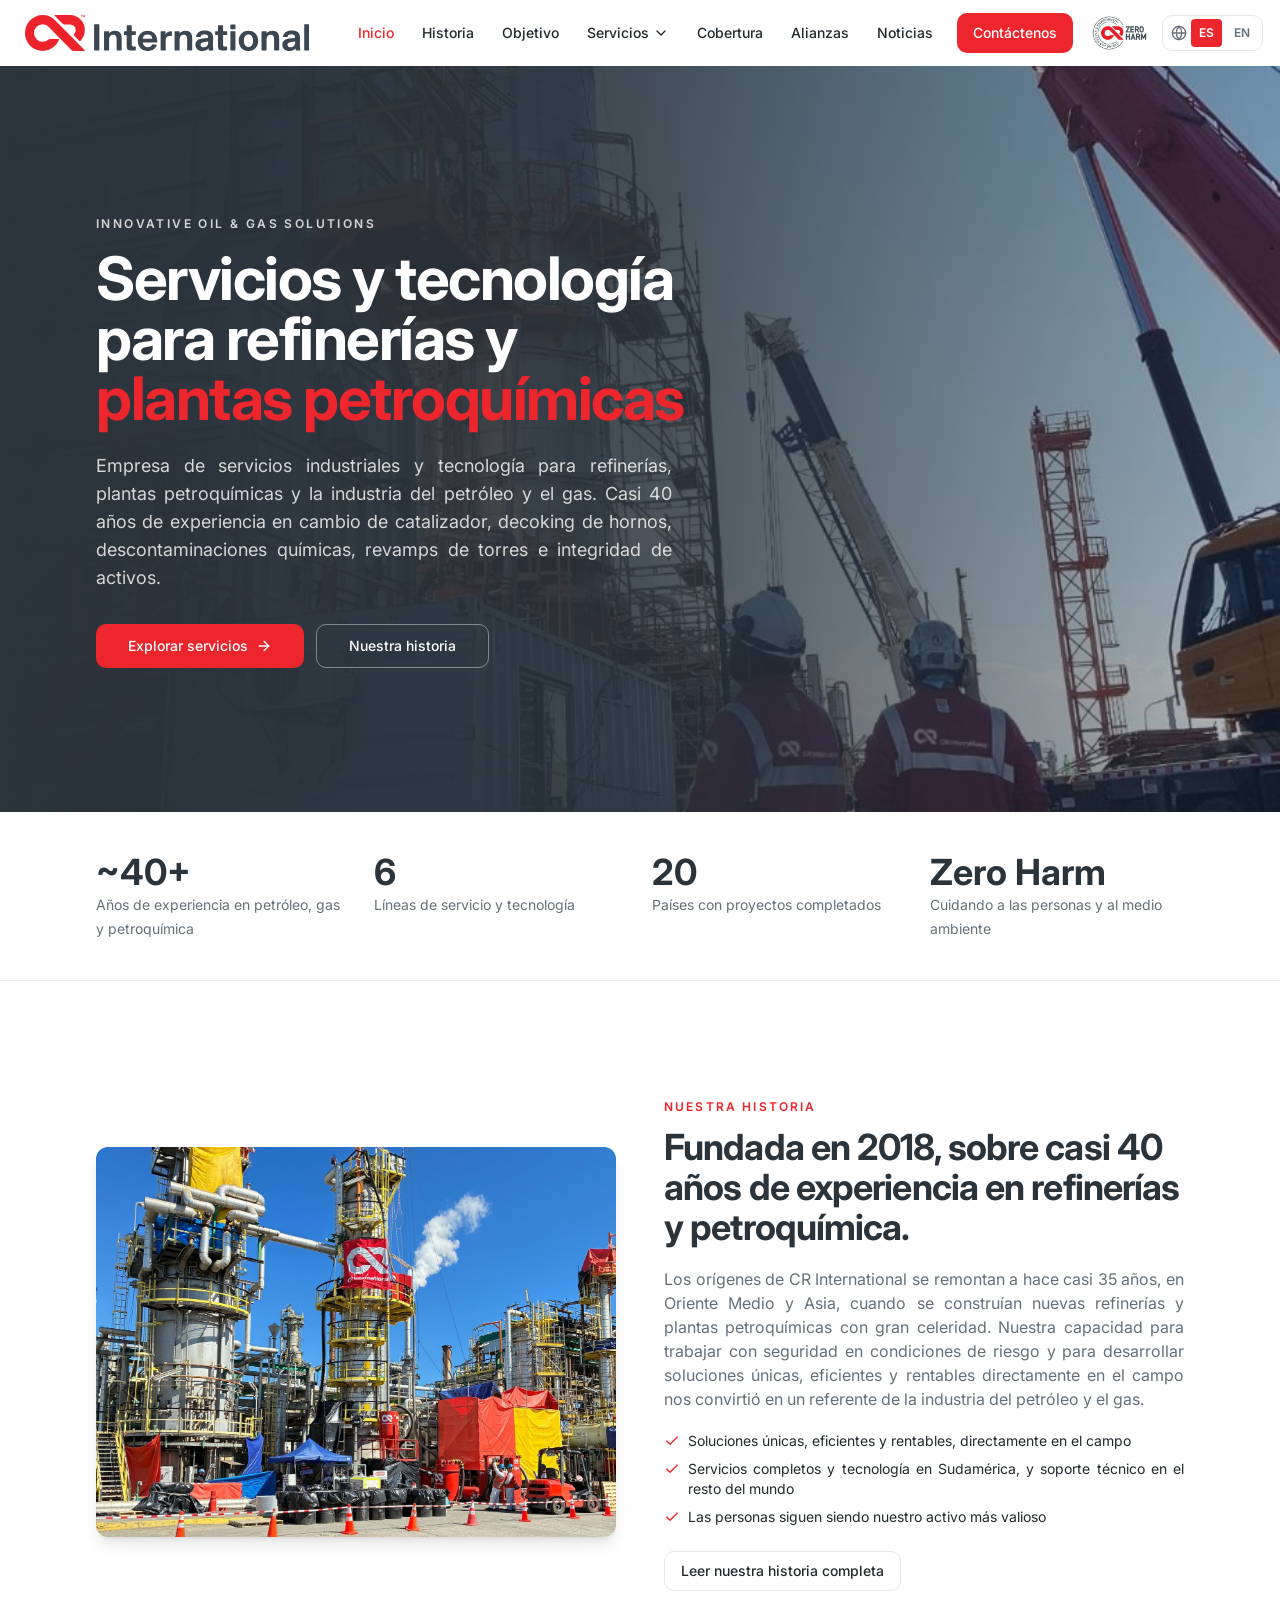
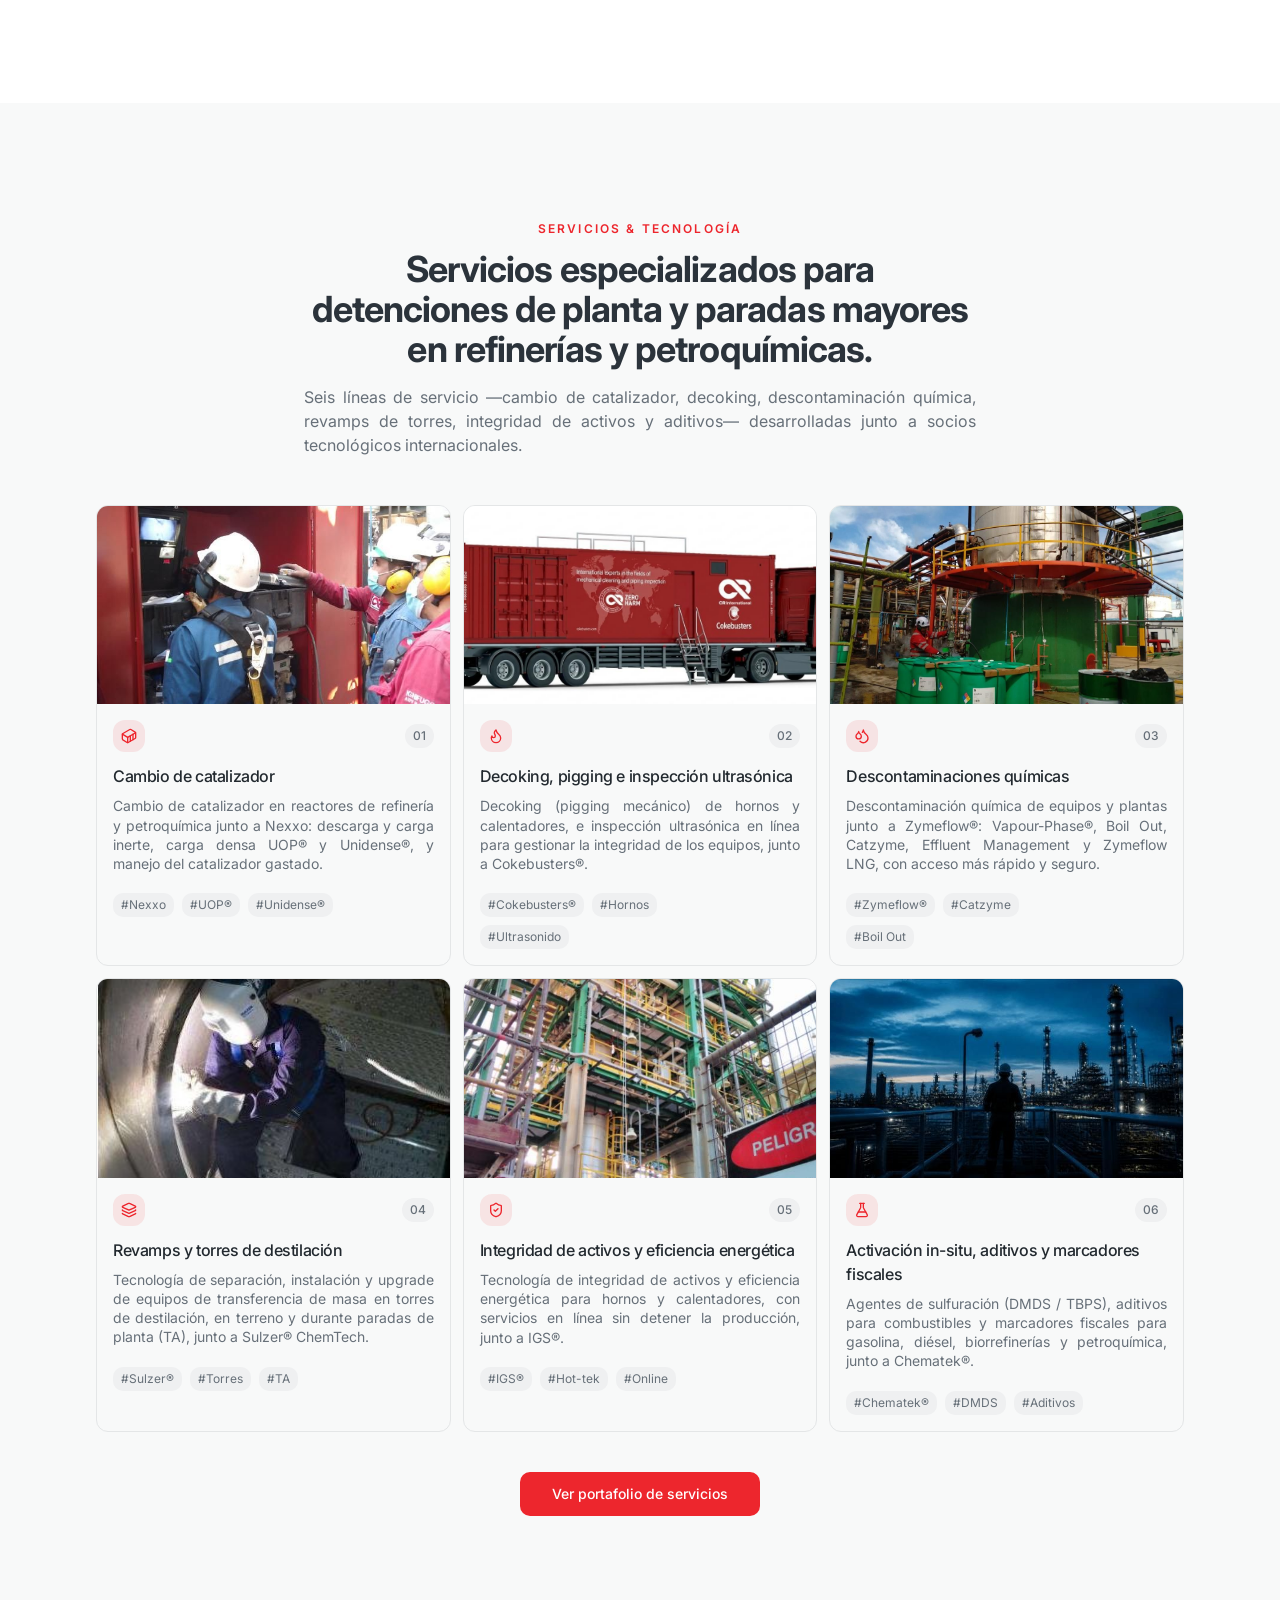
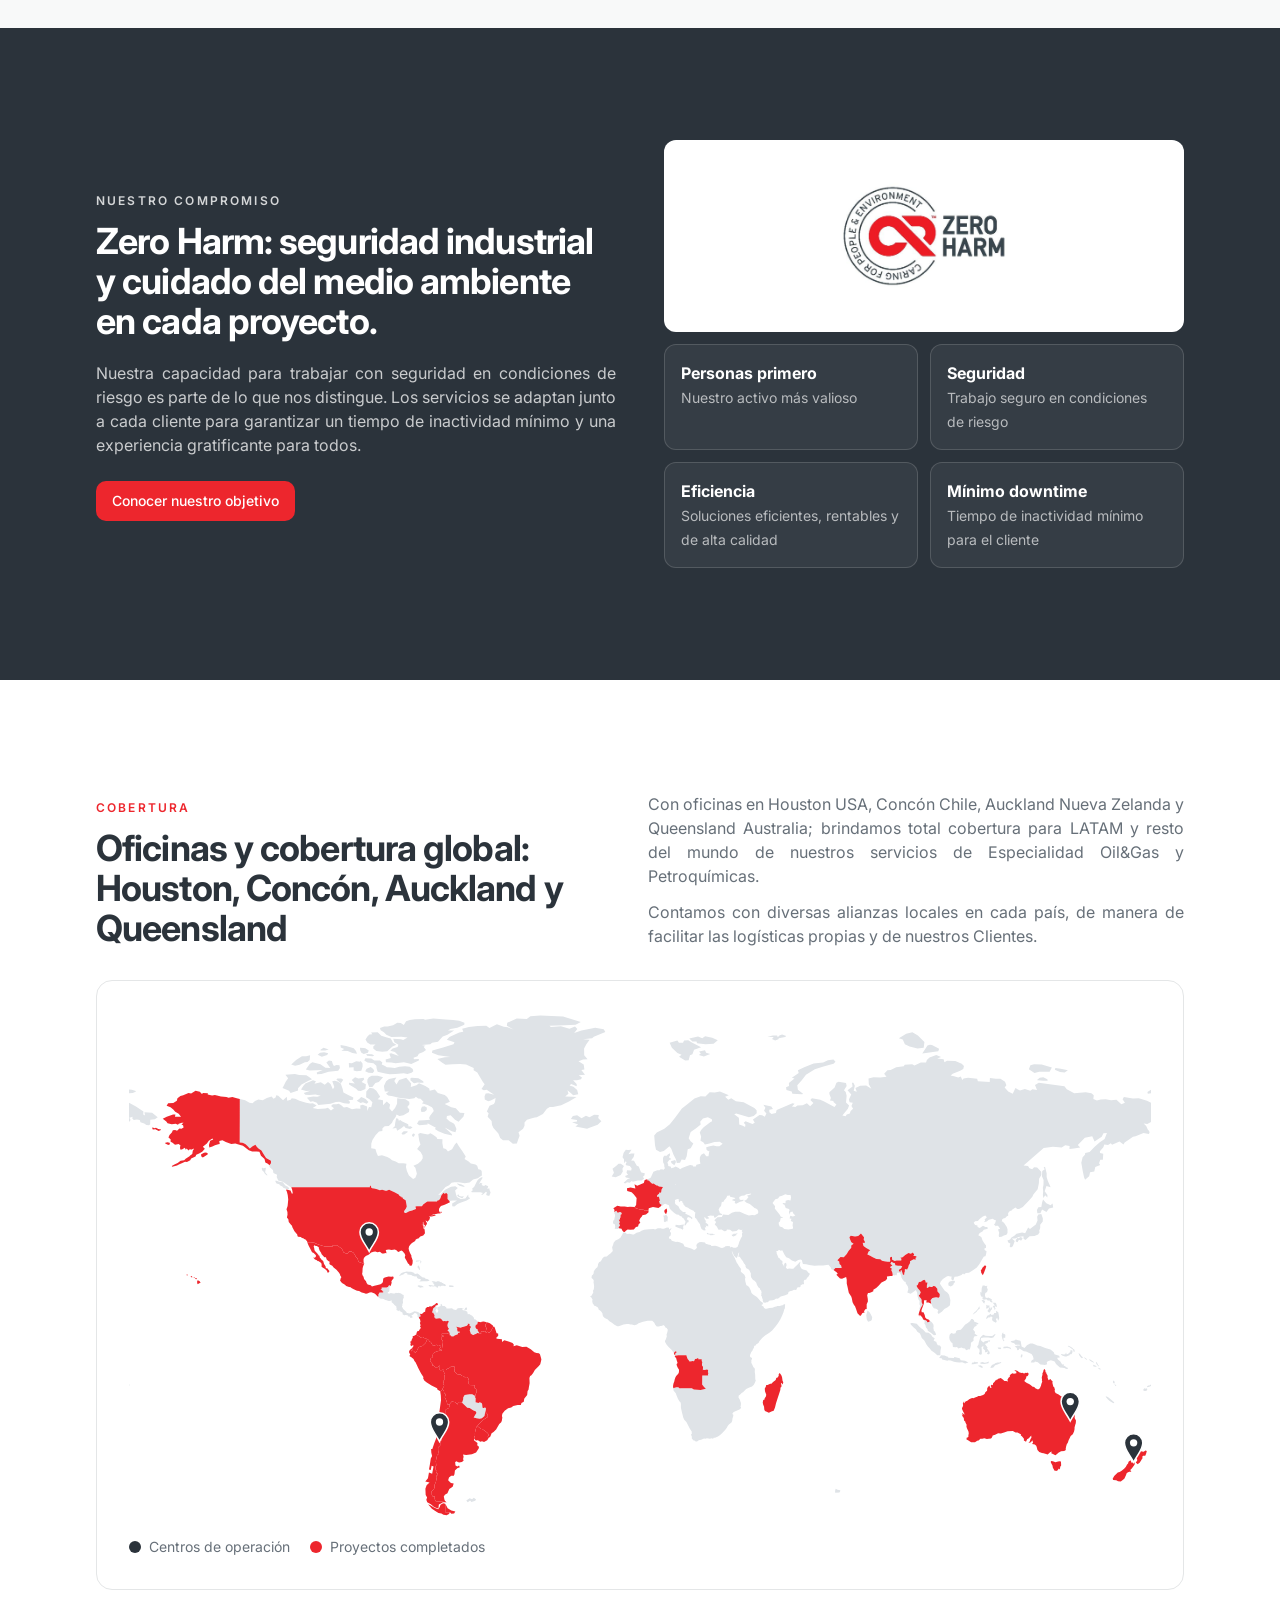
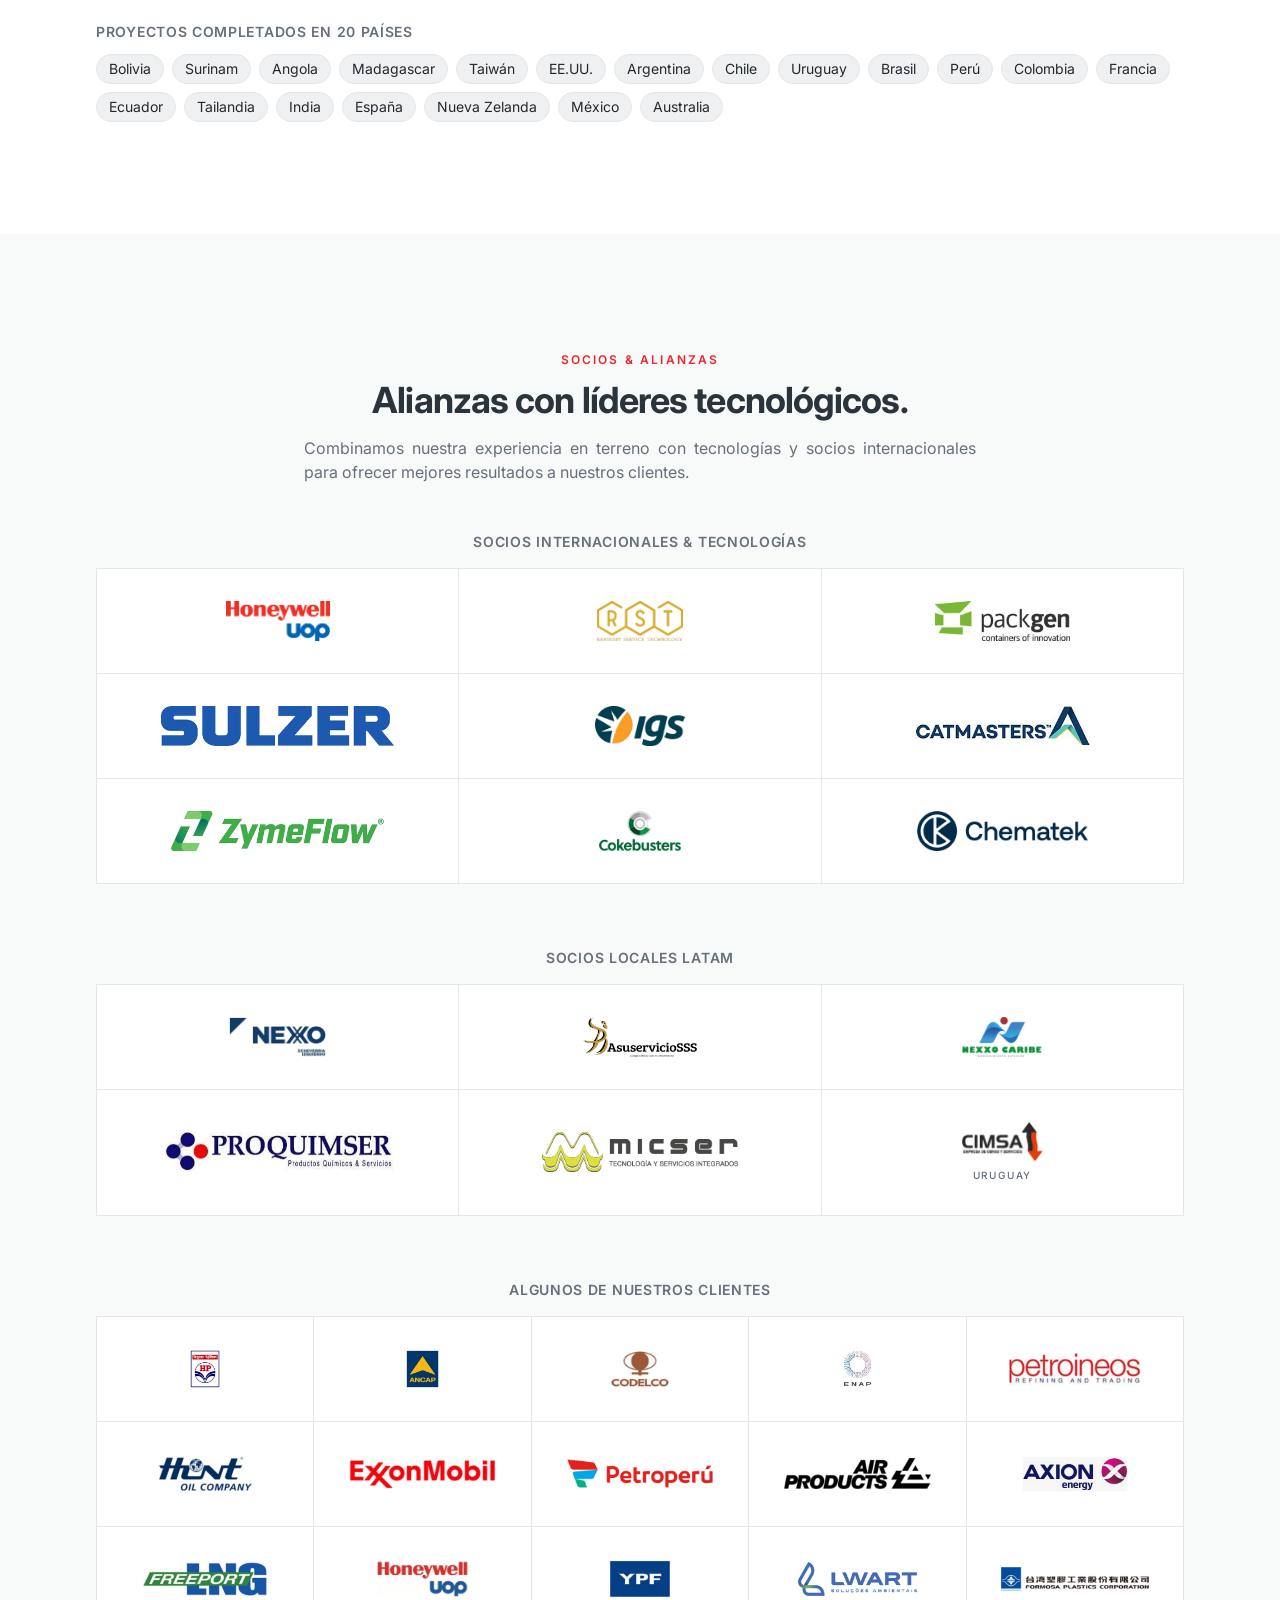
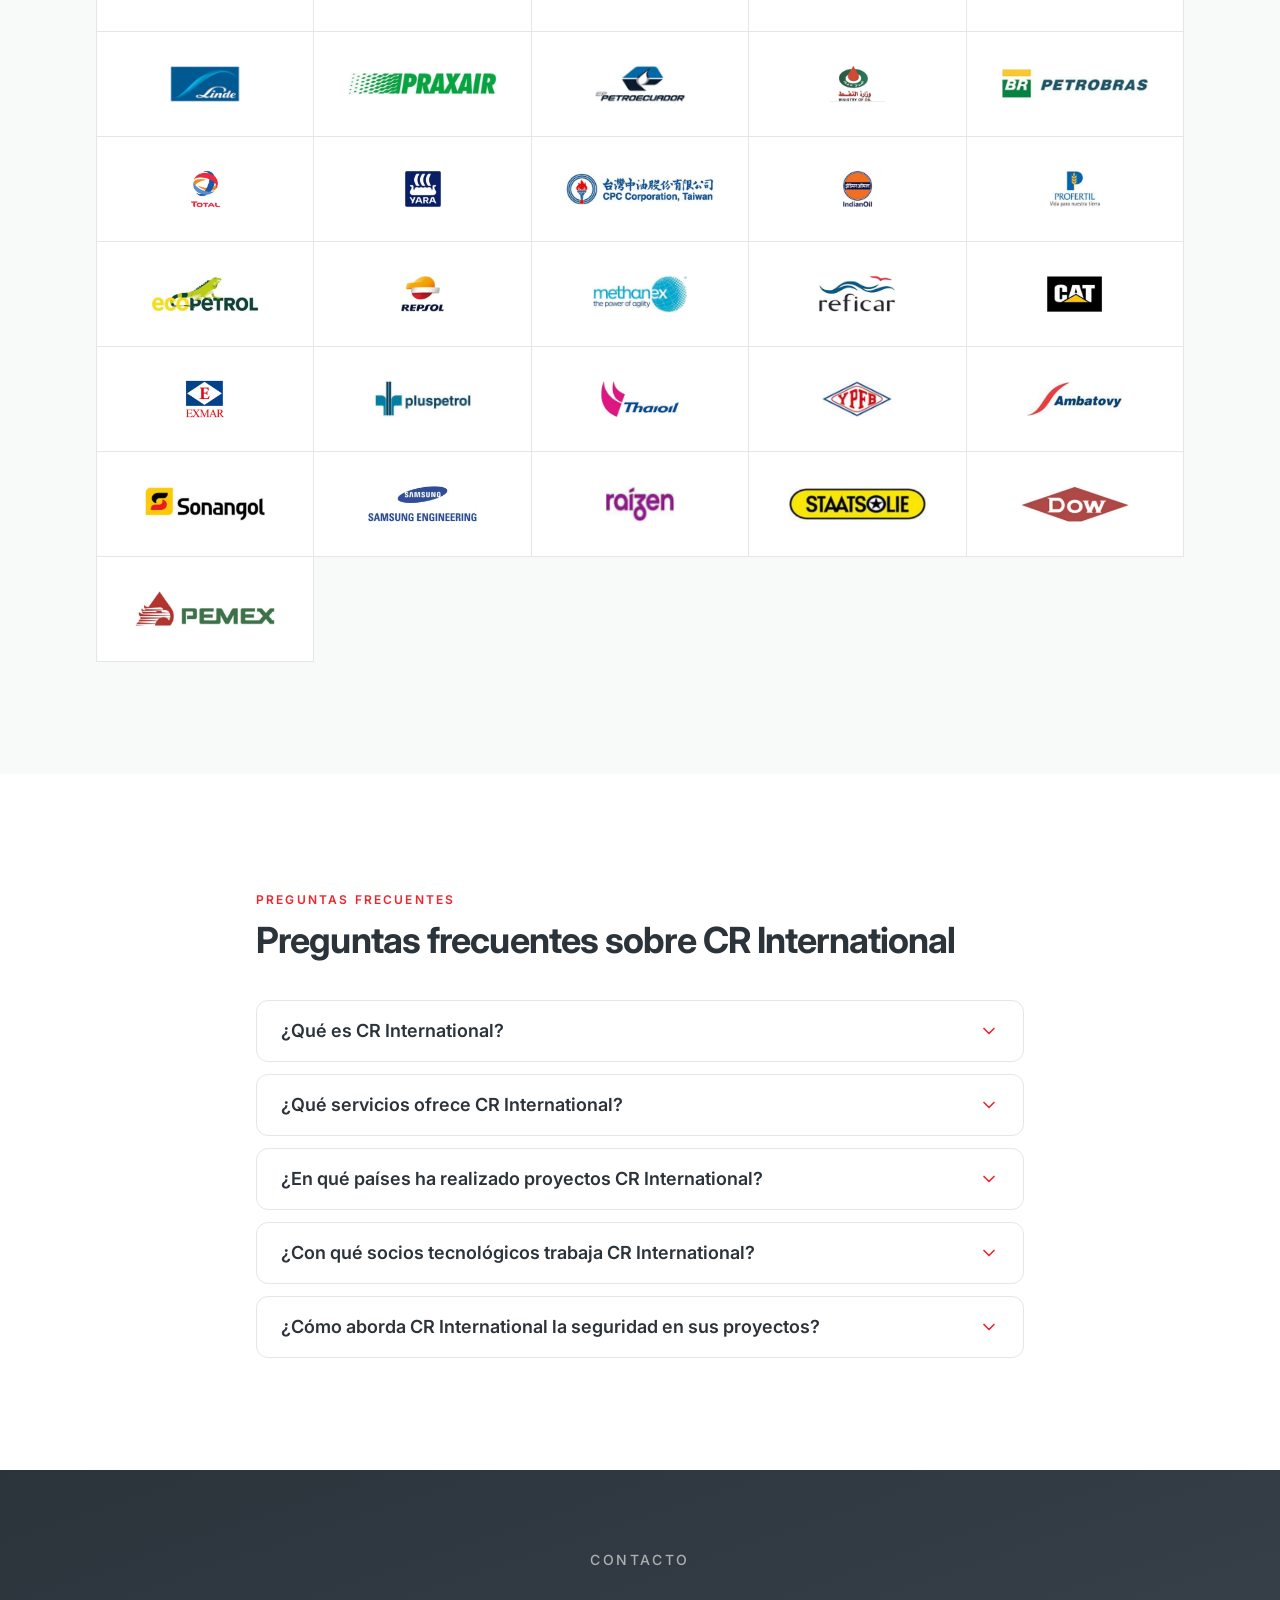
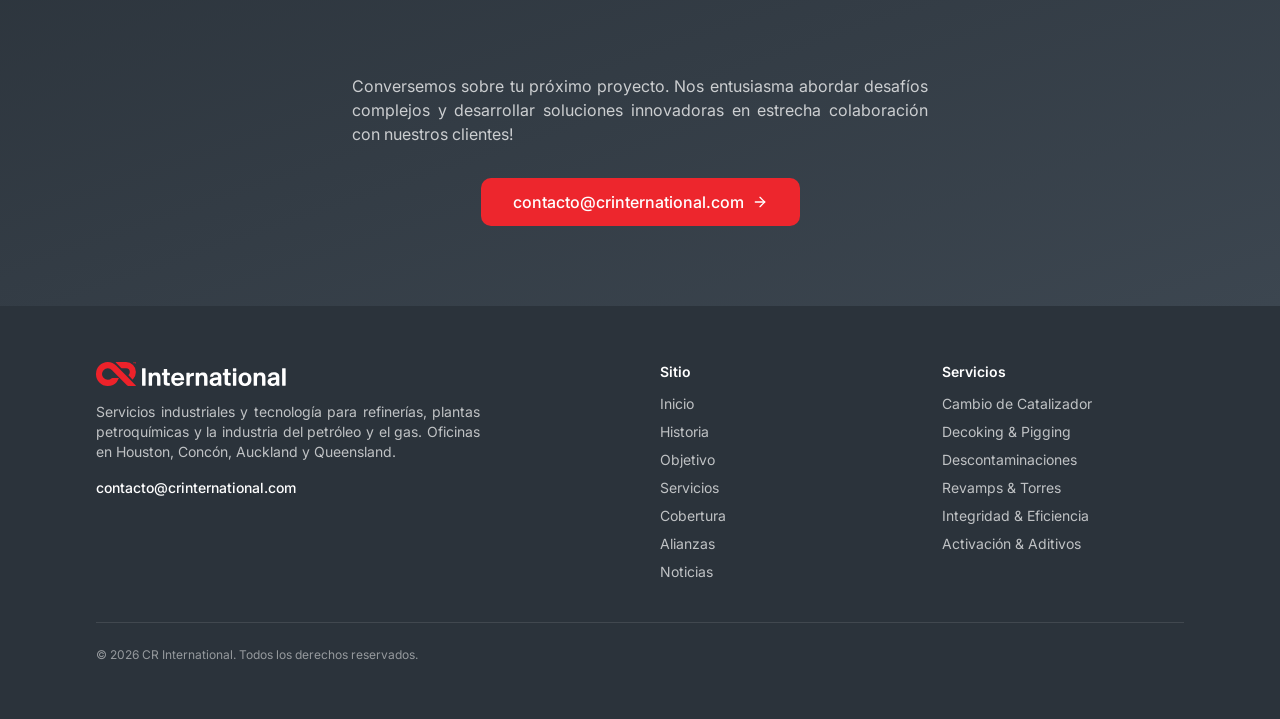
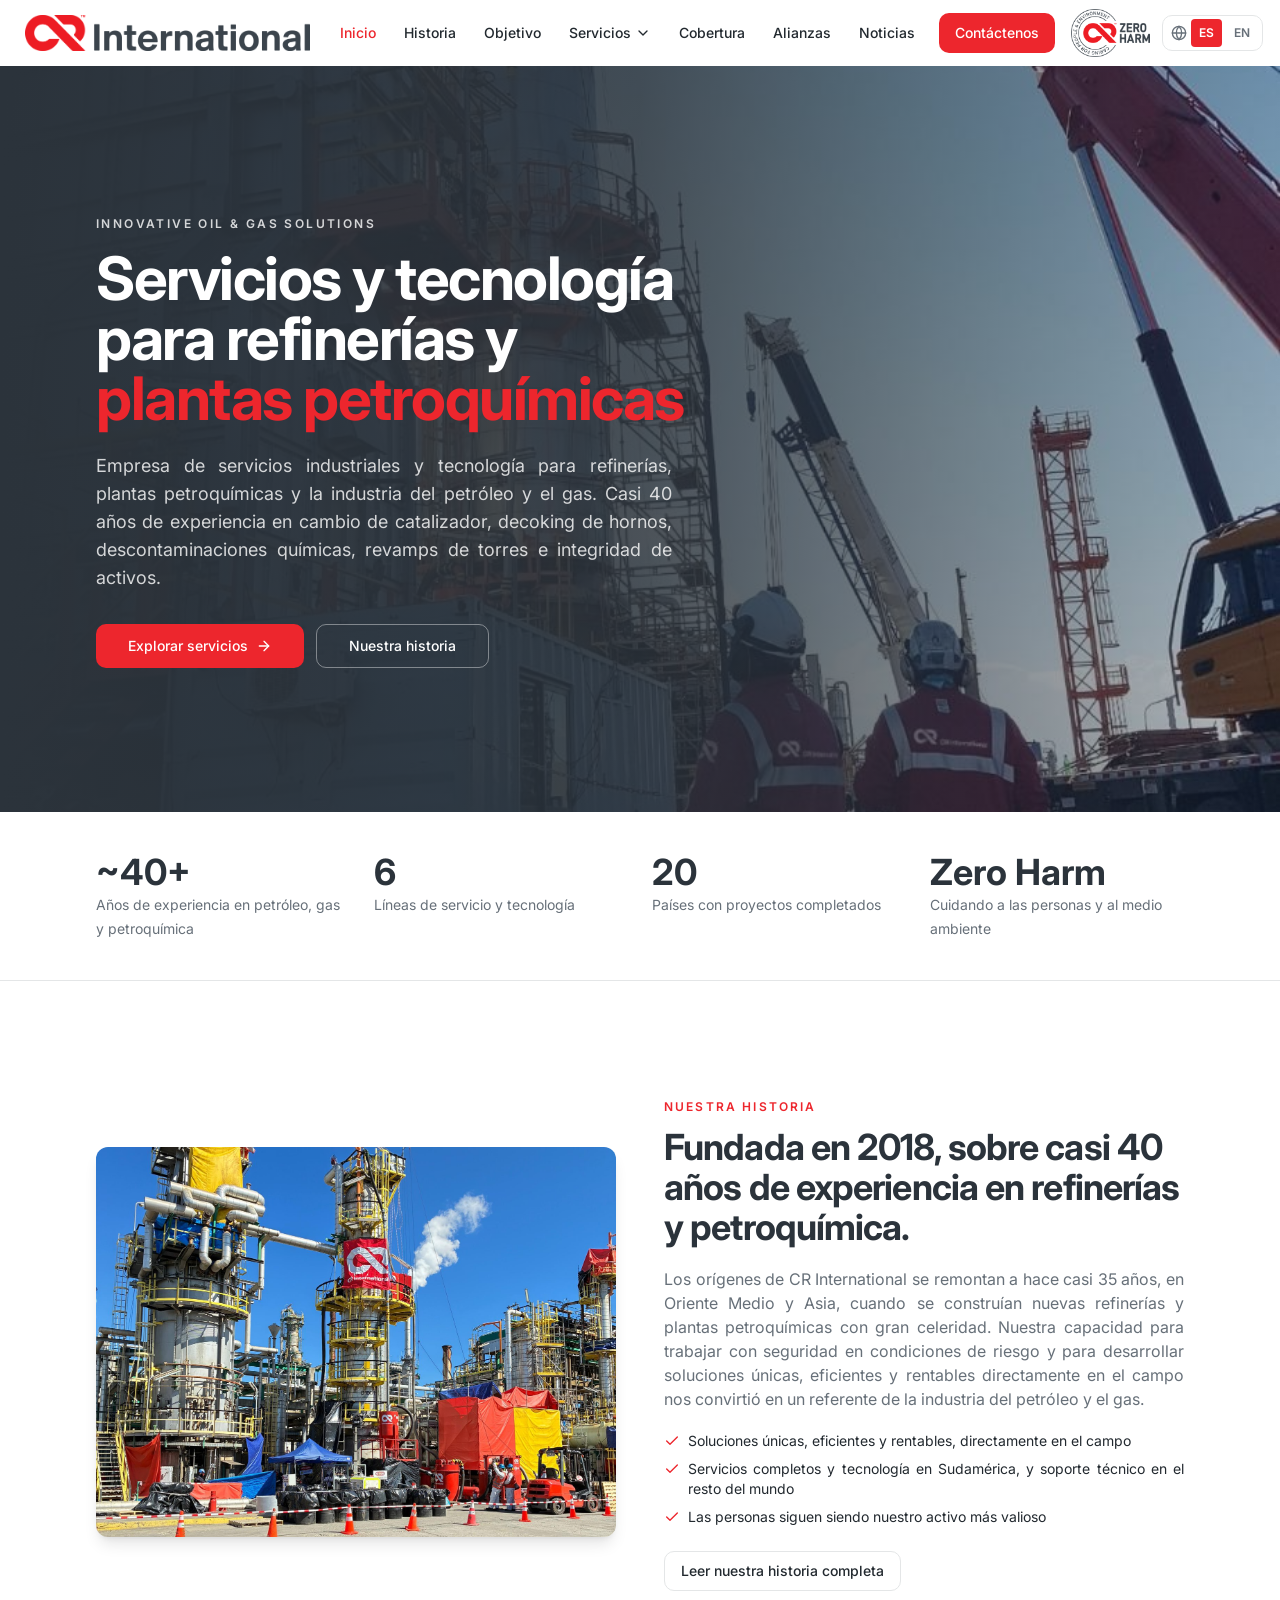
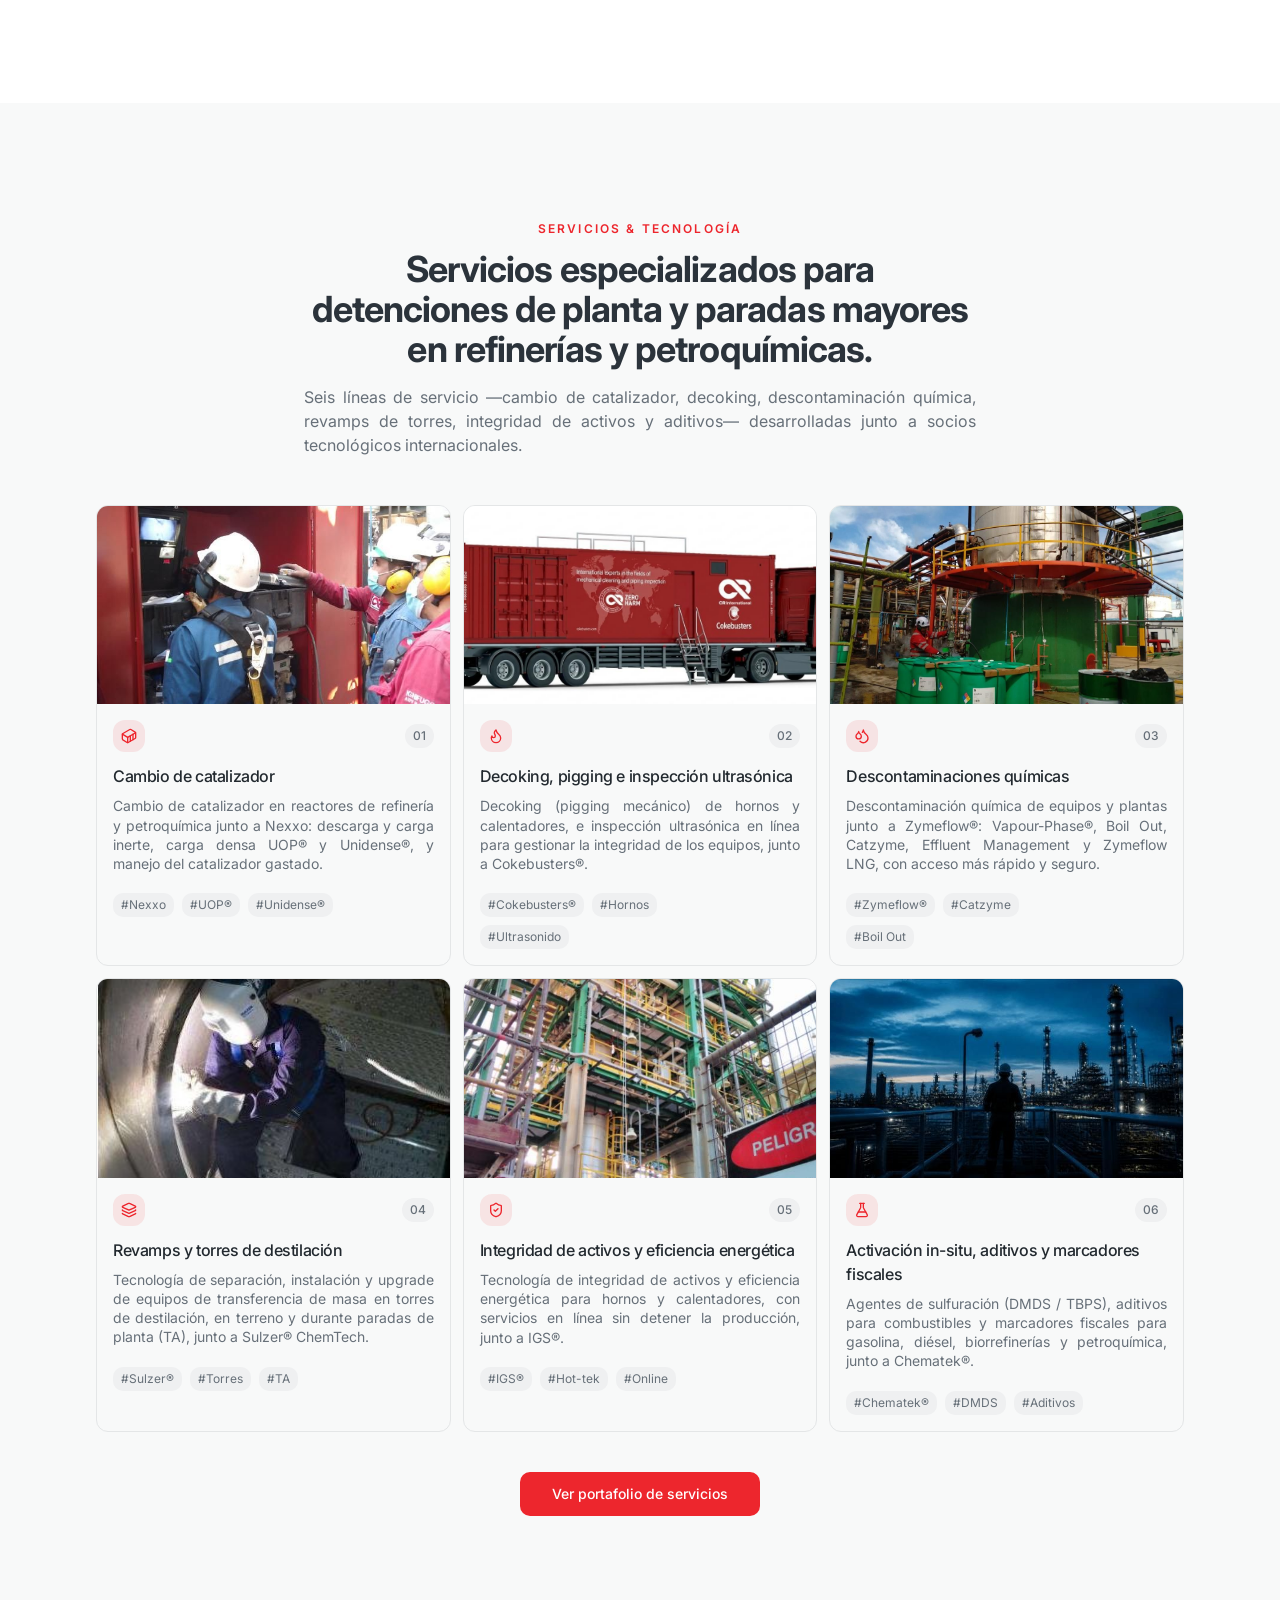
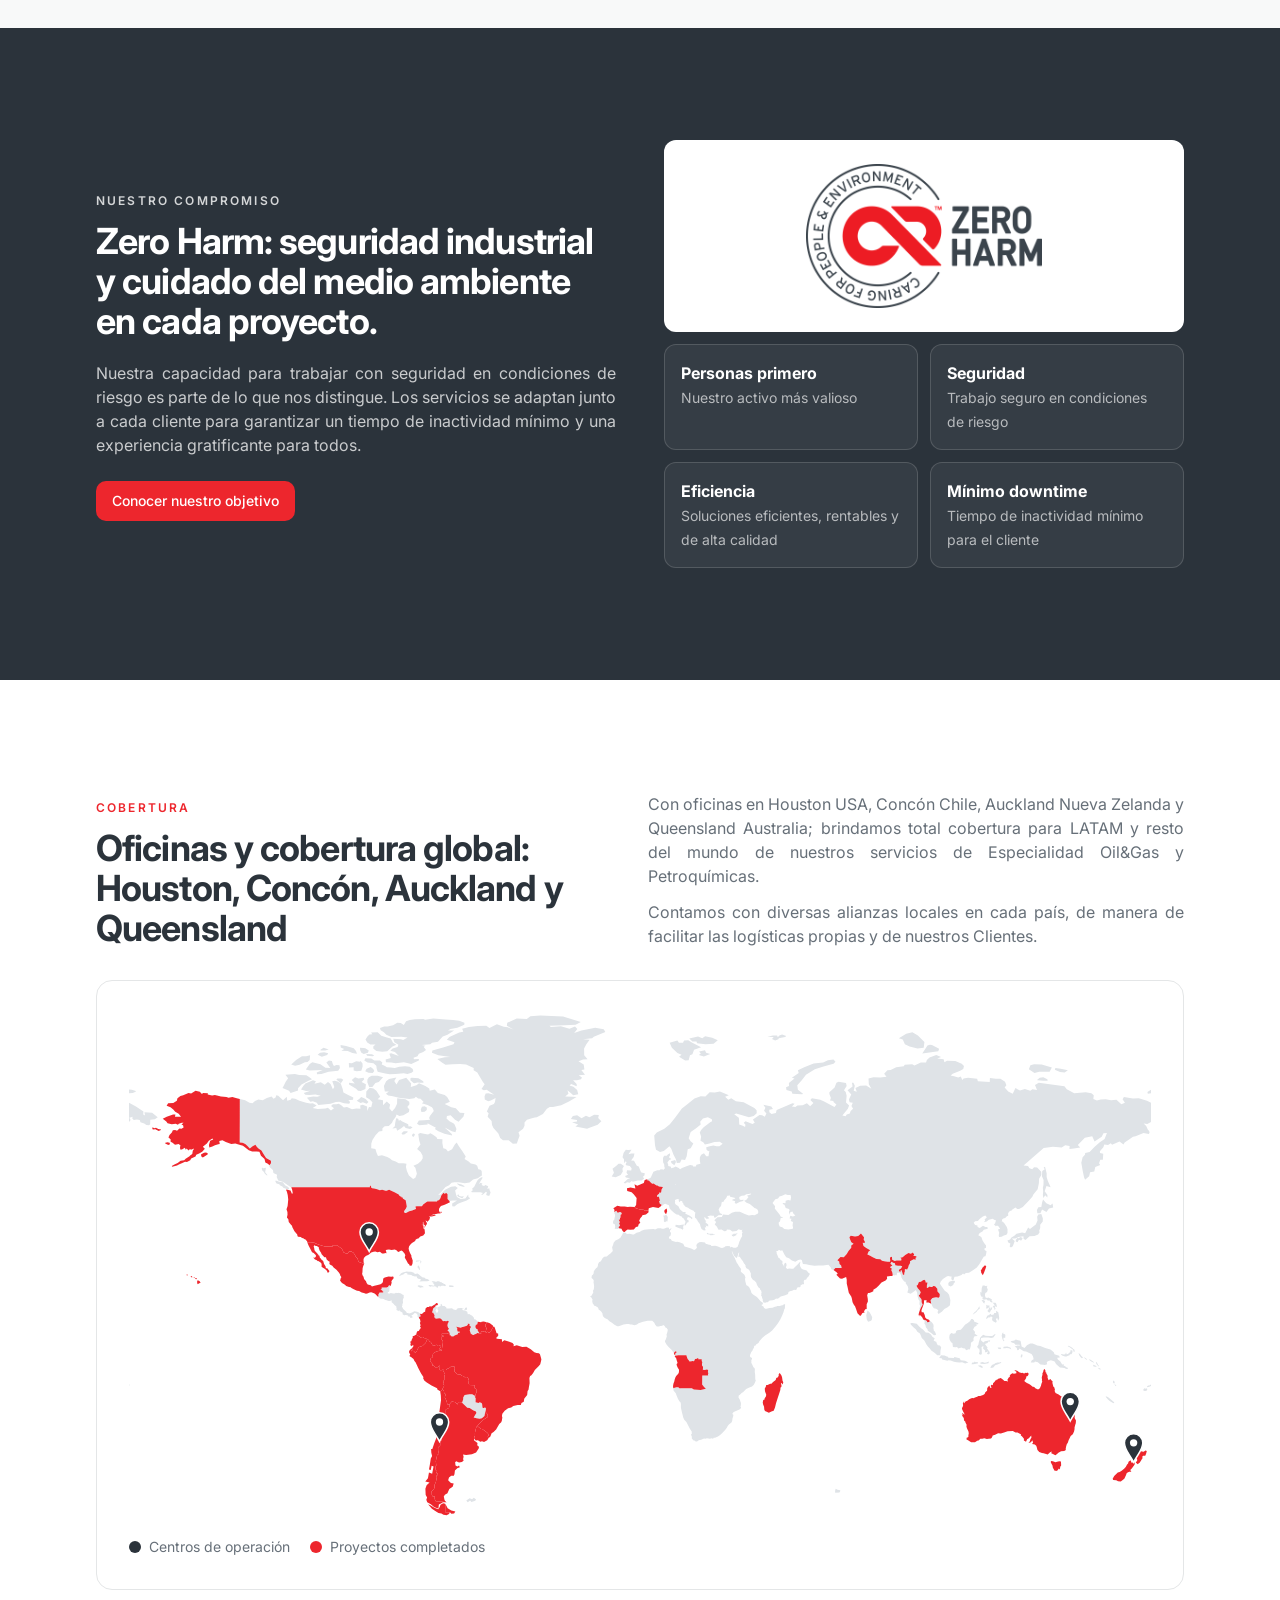
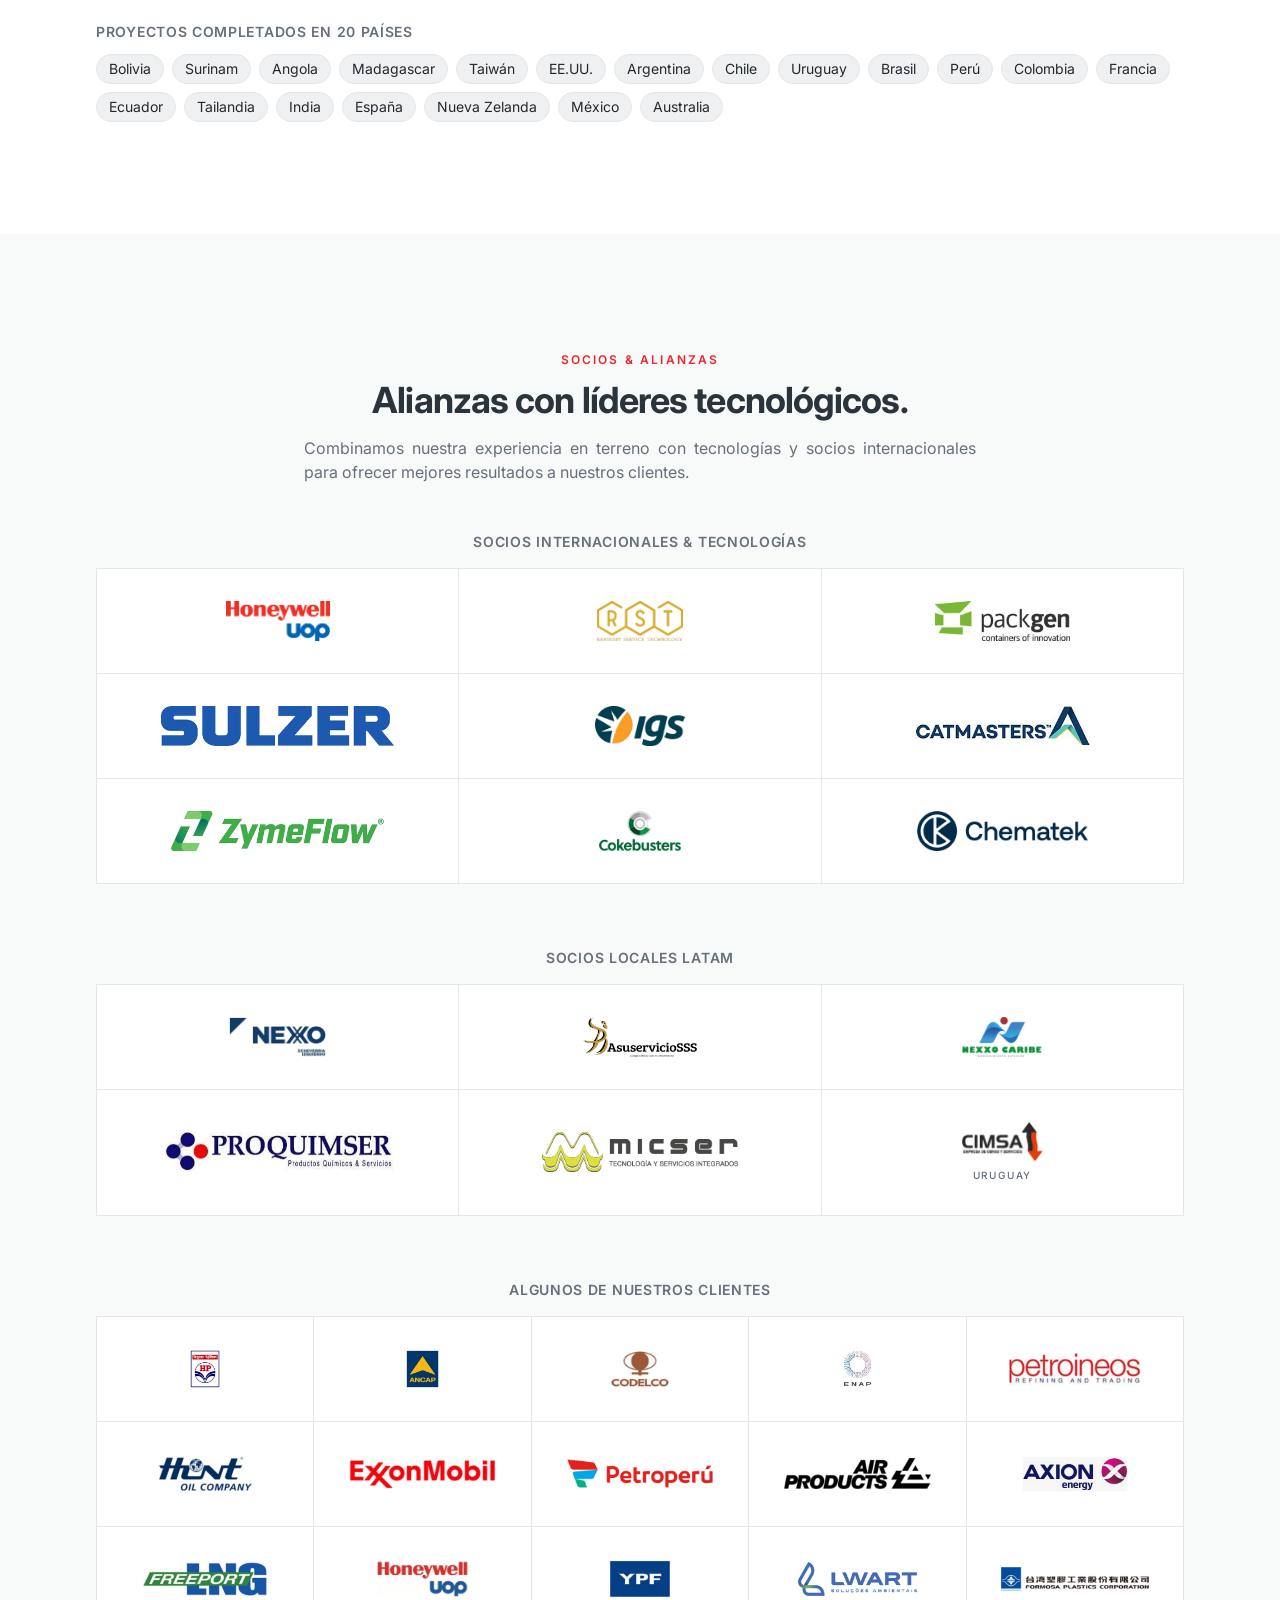
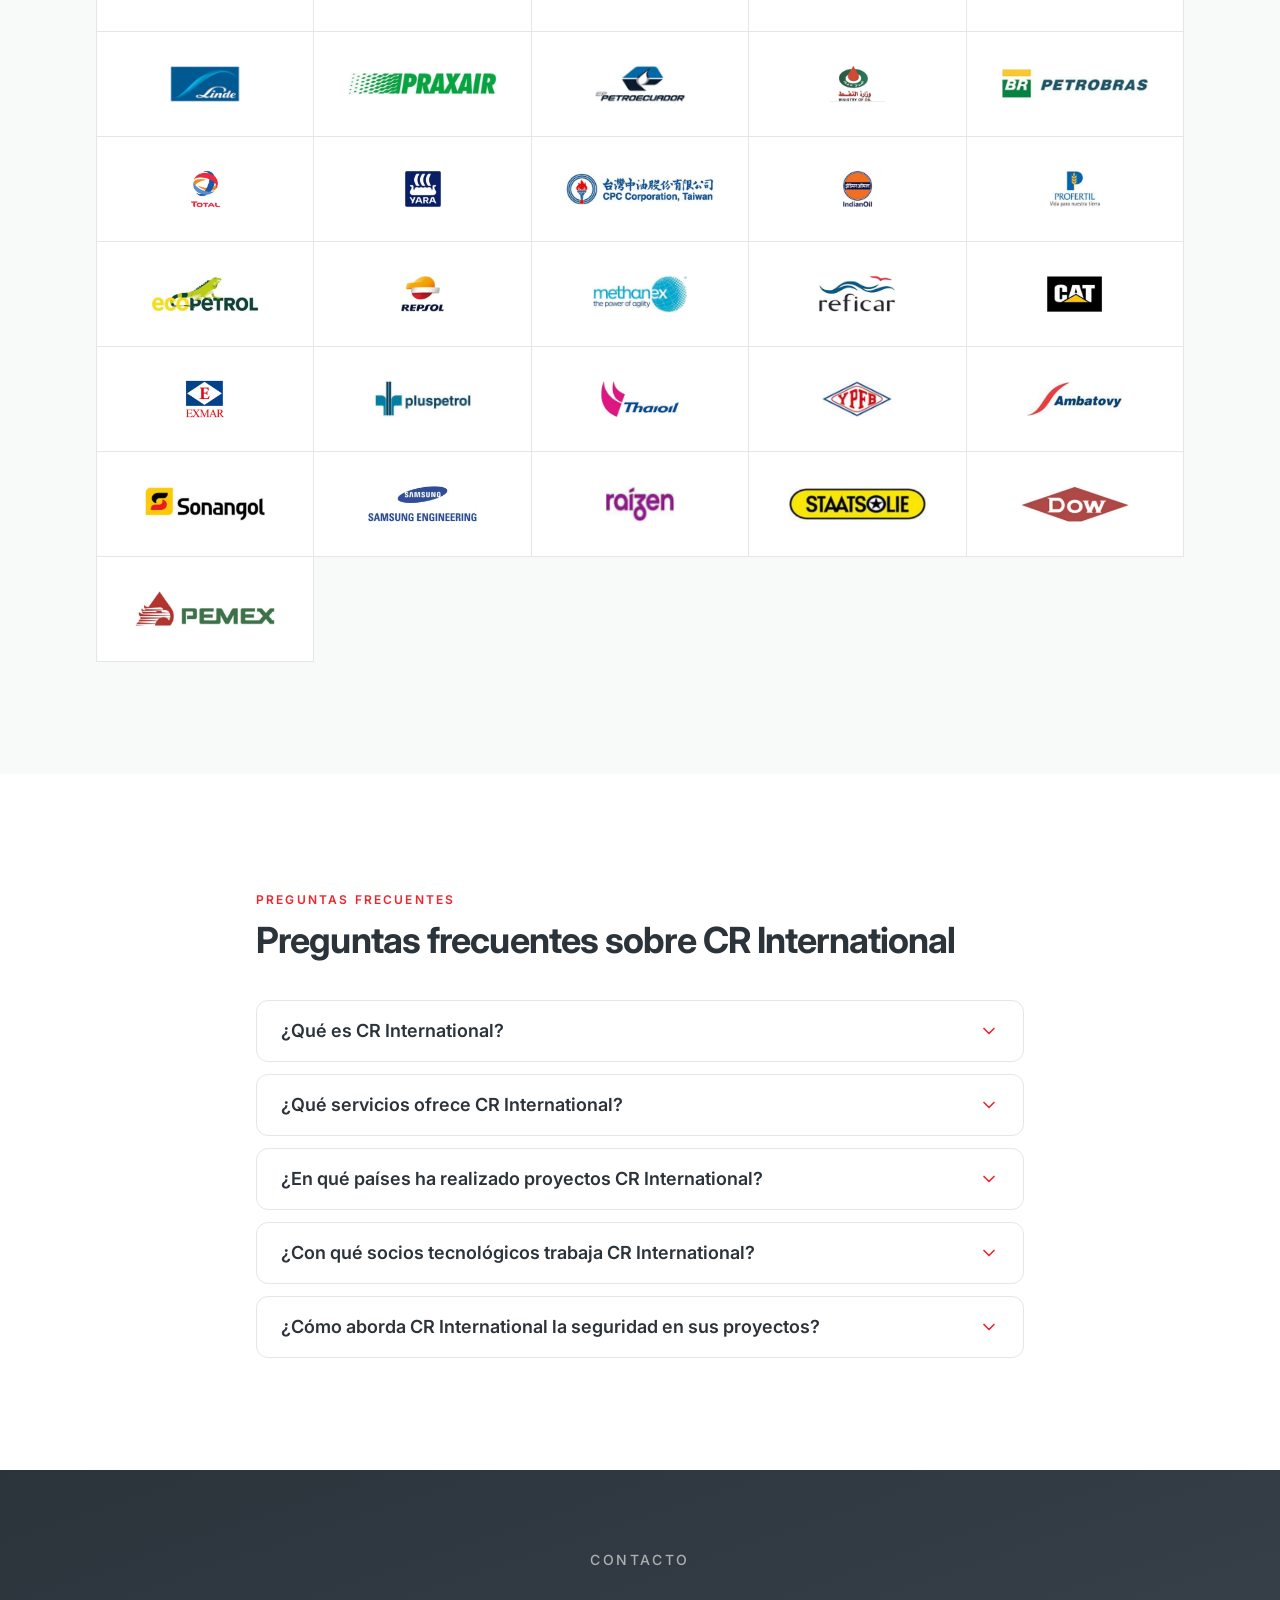
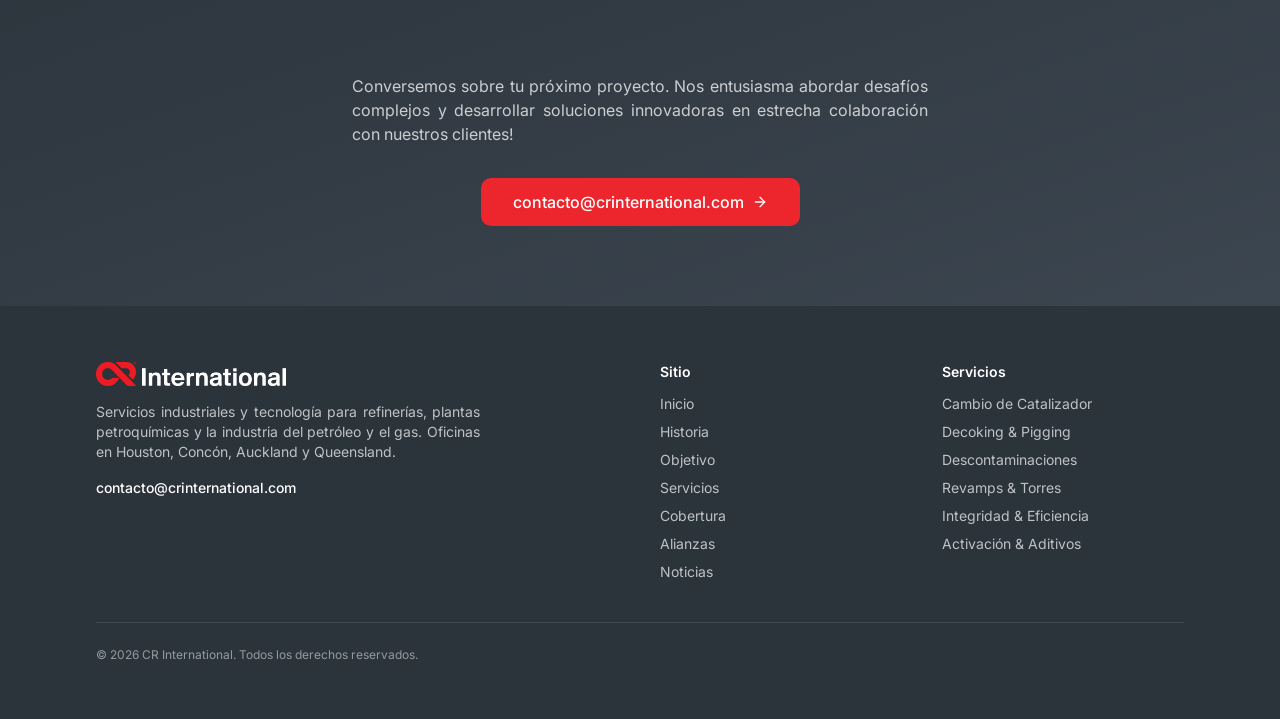
